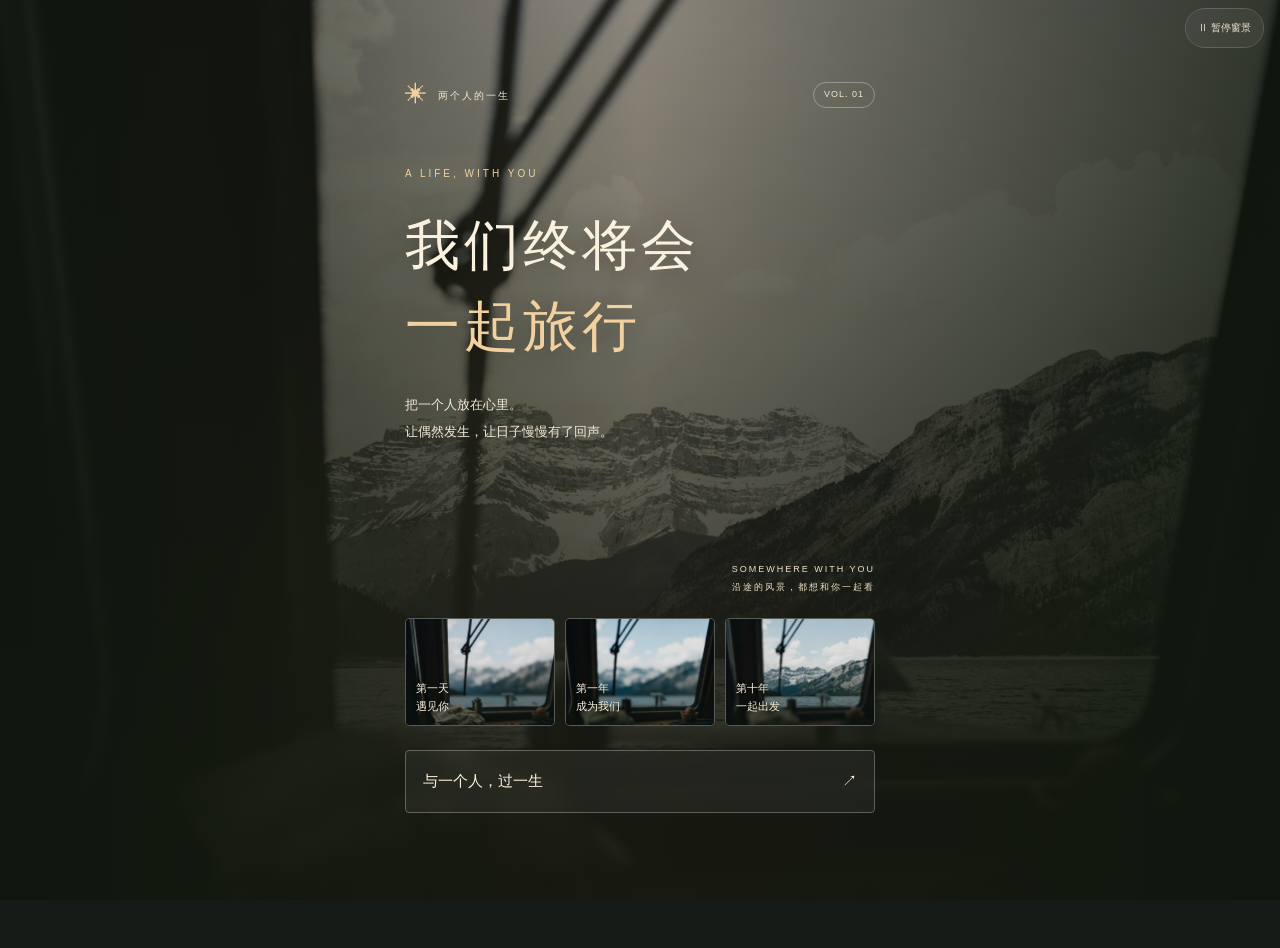
==== mobile-preview-app.html @ 6cd8d611 "Deploy 我们终将会一起旅行" ====
<!doctype html><html lang="zh-CN"><head><meta charset="UTF-8"><meta name="viewport" content="width=device-width,initial-scale=1,viewport-fit=cover"><meta name="theme-color" content="#202a2b"><meta name="description" content="把一个人放在心里，经历一场温柔的双人人生。"><title>手机预览 · 我们终将会一起旅行</title><link rel="preload" as="image" href="img/100918f18ecb.webp"><link rel="preload" as="image" href="img/dce126a85ead.webp"><link rel="preload" as="image" href="img/58b8ff9a8a8c.webp"><meta name="robots" content="noindex"><style>
:root{--bg:#202a2b;--paper:#f2eee5;--muted:#b3bcb3;--green:#c2d2ac;--line:#ffffff20;--pink:#d8b8a5}*{box-sizing:border-box}body{margin:0;background:var(--bg);color:var(--paper);font-family:-apple-system,BlinkMacSystemFont,'PingFang SC',sans-serif;font-size:15px;line-height:1.75}button{font:inherit;cursor:pointer;color:inherit}button:focus-visible{outline:2px solid var(--green);outline-offset:5px}button{border:0}main{max-width:540px;margin:auto;min-height:100svh;padding:26px 26px max(24px,env(safe-area-inset-bottom))}header{display:flex;align-items:center;justify-content:space-between;font-size:11px;letter-spacing:2px;color:var(--muted)}.brand{display:flex;align-items:center;gap:9px}.mark{font-size:22px;color:var(--green)}.edition{border:1px solid var(--line);padding:3px 8px;border-radius:20px;font-size:9px;letter-spacing:1px}.eyebrow{font-size:10px;letter-spacing:3px;color:var(--green);text-transform:uppercase}.hero{text-align:center;padding-top:46px}.hero h1{font-family:'Noto Serif SC',serif;font-weight:400;font-size:43px;line-height:1.5;letter-spacing:5px;margin:17px 0}.hero h1 em{font-style:normal;color:var(--green)}.sub{font-size:13px;color:var(--muted);line-height:2.1}.landscape{width:100%;height:210px;display:block;margin:15px 0 20px}.primary{background:var(--green);color:#25342c;width:100%;padding:17px;border-radius:4px;font-weight:600;display:flex;justify-content:space-between;align-items:center}.quiet{background:transparent;color:var(--muted);padding:12px;font-size:12px}.footer-note{text-align:center;font-size:10px;color:#95a29b;letter-spacing:1px;margin:21px 0}.setup h2,.chapter h2,.ending h1{font-family:'Noto Serif SC',serif;font-weight:400;line-height:1.6}.setup{padding-top:40px}.setup h2{font-size:30px;margin:12px 0}.options{display:grid;gap:12px;margin:24px 0}.option{background:#ffffff04;border:1px solid var(--line);padding:19px;text-align:left;border-radius:5px}.option.selected{border-color:var(--green);background:#c2d2ac10}.option strong{font-weight:500;display:block}.option small{display:block;color:var(--muted);margin-top:5px;font-size:12px}.row{display:flex;justify-content:space-between;align-items:center}.lengths{display:flex;gap:8px;margin:10px 0 30px}.lengths button{background:transparent;border:1px solid var(--line);border-radius:25px;padding:8px 20px;font-size:12px}.lengths .selected{background:var(--green);color:var(--bg)}.game-top{margin-top:32px}.age{font-family:Georgia,serif;font-size:48px;line-height:1}.age small{font-family:sans-serif;font-size:12px;margin-left:7px;color:var(--muted)}.time-info{text-align:right;font-size:11px;color:var(--muted)}.track{height:2px;background:var(--line);margin:22px 0 9px}.track i{display:block;background:var(--green);height:2px;transition:width .6s}.track-label{display:flex;justify-content:space-between;color:#8a9993;font-size:9px}.stats{display:flex;gap:24px;margin:22px 0 26px}.stat{flex:1;font-size:10px;color:var(--muted)}.stat span{float:right;color:var(--paper)}.bar{height:3px;background:var(--line);margin-top:6px}.bar i{height:3px;display:block;background:#a8b9a0}.chapter{background:var(--paper);color:#303c35;border-radius:7px;padding:27px 25px;position:relative;box-shadow:0 10px 40px #00000010;animation:arrive .5s ease}.chapter .eyebrow{color:#7a856d;font-size:9px;letter-spacing:2px}.chapter h2{font-size:26px;margin:15px 0}.chapter p{font-size:15px;line-height:2.05;margin:0}.scene-icon{position:absolute;right:24px;top:21px;font-size:26px;color:#9aa287}.scene-line{height:1px;background:#34483220;margin:23px 0 14px}.scene-foot{font-size:10px;color:#7a8175;letter-spacing:1px}.partner{font-size:11px;color:var(--muted);margin:19px 3px 16px;display:flex;gap:10px}.partner b{font-weight:400;color:var(--green);white-space:nowrap}.actions{display:grid;gap:10px;margin-top:18px}.choice{display:flex;gap:12px;align-items:center;text-align:left;padding:15px 17px;border:1px solid #bbc8b344;background:#c2d2ac08;border-radius:4px;font-size:13px}.choice:hover{background:#c2d2ac18}.choice .num{font-family:Georgia,serif;color:var(--green);font-size:11px}.choice .arrow{margin-left:auto;color:var(--green)}.response{border-left:2px solid var(--green);padding-left:17px;margin:24px 0}.response p{font-size:14px;line-height:1.9}.response small{font-size:10px;color:var(--green);letter-spacing:2px}.callback{font-size:12px!important;color:var(--muted)}.item{display:flex;align-items:center;gap:12px;font-size:12px;padding:14px 0;color:var(--green)}.bottom{display:flex;justify-content:space-between;align-items:center;margin-top:20px}.bottom small{font-size:10px;color:#95a29b}.ending{text-align:center;padding-top:30px}.ending h1{font-size:32px;letter-spacing:3px;margin:18px 0}.ticket{background:var(--paper);color:var(--bg);padding:26px;margin:26px 0;text-align:left;border-radius:8px}.ticket-top{font-size:10px;letter-spacing:2px;color:#6d7869}.route{font-family:'Noto Serif SC',serif;font-size:23px;display:flex;justify-content:space-between;margin:19px 0}.ticket p{font-size:13px;line-height:2}.ticket-bottom{border-top:1px dashed #53644a55;padding-top:15px;margin-top:20px;display:flex;justify-content:space-between;font-size:10px}.ending .sub{max-width:360px;margin:auto}dialog{color:var(--paper);background:#263231;border:1px solid var(--line);border-radius:12px;width:min(94vw,500px);max-height:85svh;padding:24px}dialog::backdrop{background:#101a1bcc;backdrop-filter:blur(5px)}.dialog-head{display:flex;justify-content:space-between;align-items:center;position:sticky;top:-24px;background:#263231;padding:10px 0 20px;font-family:'Noto Serif SC',serif}.dialog-head button{background:transparent;padding:10px}.memory{border-top:1px solid var(--line);padding:18px 0}.memory small{color:var(--green);font-size:10px}.memory h3{font-size:16px;font-weight:400;margin:8px 0}.memory p{font-size:12px;color:var(--muted)}.empty{color:var(--muted);font-size:13px}.toast{position:fixed;bottom:30px;left:50%;transform:translateX(-50%);background:var(--paper);color:var(--bg);padding:10px 20px;border-radius:30px;font-size:12px;z-index:9;white-space:nowrap}@keyframes arrive{from{opacity:0;transform:translateY(10px)}to{opacity:1;transform:translateY(0)}}@media(min-width:800px){body{background:radial-gradient(ellipse at 20% 10%,#34473d 0,transparent 45%),#1b2425}main{border-left:1px solid #ffffff08;border-right:1px solid #ffffff08;padding-left:38px;padding-right:38px}.hero{padding-top:60px}.landscape{height:230px}}@media(max-width:370px){main{padding:22px 19px}.hero h1{font-size:37px}.chapter{padding:22px 20px}.chapter h2{font-size:23px}}@media(prefers-reduced-motion:reduce){*{animation:none!important;transition:none!important}}
/* Shared-time timeline and destination keepsake */
.age{font-family:'Noto Serif SC',serif;font-size:29px;line-height:1.4;max-width:65%;letter-spacing:1px}.age small{display:block;font-family:inherit;font-size:11px;letter-spacing:2px;margin:0 0 7px;color:var(--muted)}.time-info{max-width:35%;font-size:10px}.destination-ending{padding-top:25px}.reveal-label{text-align:center;font-size:11px;letter-spacing:2px;color:var(--green);margin:0 0 21px}.reveal-label span{margin-right:8px}.postcard{margin:0;overflow:hidden;border-radius:3px;box-shadow:0 16px 50px #0003;background:#e8dfca;min-height:400px;animation:arrive .8s ease}.postcard img{display:block;width:100%;height:auto;aspect-ratio:1080/1850}.postcard-hint{text-align:center;color:var(--muted);font-size:11px;line-height:1.8;margin:20px 0}.ending-links{margin-top:10px}.text-download{display:block;margin:0 auto}.destination-ending .footer-note{font-size:9px;margin-top:9px}.sr-only{position:absolute;width:1px;height:1px;padding:0;margin:-1px;overflow:hidden;clip:rect(0,0,0,0);white-space:nowrap;border:0}@media(max-width:370px){.age{font-size:25px}.time-info{font-size:9px}.reveal-label{font-size:10px}}
.diary-prose p{border-left:0;padding:0;margin:26px 0;line-height:2.05;text-align:justify;font-family:"Songti SC","Noto Serif SC",serif}.diary-prose time{display:block;margin-bottom:9px;font-family:inherit;font-size:12px;letter-spacing:.08em;opacity:.7}.diary-memory p{line-height:2.05;text-align:justify}.diary-memory small{letter-spacing:.06em}.letter-route p{line-height:1.9}
.letter-connection{margin:28px 0 38px;padding-top:22px;border-top:1px solid #d7cbbd}.letter-connection h2{font:22px "Songti SC",serif;color:var(--city-ink);margin:0 0 16px}.letter-connection p{font:16px/2 "Songti SC",serif;color:#514a43;margin:0;text-align:justify}@media(max-width:600px){.letter-connection h2{font-size:20px}.letter-connection p{font-size:15px;line-height:1.95}}
.letter-connection{margin:28px 0 38px;padding-top:22px;border-top:1px solid #d7cbbd}.letter-connection h2{font:22px "Songti SC",serif;color:var(--city-ink);margin:0 0 16px}.letter-connection p{font:16px/2 "Songti SC",serif;color:#514a43;margin:0;text-align:justify}@media(max-width:600px){.letter-connection h2{font-size:20px}.letter-connection p{font-size:15px;line-height:1.95}}
</style><style>:root{--bg:#171c18;--paper:#faf1df;--muted:#d2c9b7;--green:#f1d1a0;--line:#f9e9cc35}body{background:#151b16;color:var(--paper)}.cinema-bg{position:fixed;inset:0;z-index:-1;overflow:hidden;background:#2d382b}.cinema-bg img{width:100%;height:100%;object-fit:cover;object-position:center;filter:sepia(.35) saturate(.75);animation:journey-pan 24s ease-in-out infinite alternate}.cinema-bg:after{content:'';position:absolute;inset:0;background:linear-gradient(180deg,#29281880,#211a1270 30%,#11190ed9 72%,#10180ff5)}.cinema-glow{position:absolute;inset:-30%;background:linear-gradient(115deg,transparent 35%,#ffe9ad26 44%,transparent 56%);animation:window-glow 14s ease-in-out infinite}.motion-control{position:fixed;right:15px;bottom:12px;z-index:4;background:#172218bb;border:1px solid #fff3;color:#eee4d1;padding:8px 12px;border-radius:20px;font-size:10px;backdrop-filter:blur(12px)}.still .cinema-bg *{animation-play-state:paused}main{max-width:550px;padding:28px 28px 65px;border:none!important;background:transparent;position:relative}header{color:#f6e7ce;font-size:10px;letter-spacing:2px}.edition{padding:4px 10px;border-color:#ffffff50}.hero{text-align:left;padding-top:55px}.hero h1{font-size:49px;line-height:1.48;margin:23px 0;letter-spacing:4px;text-shadow:0 4px 30px #0005}.hero h1 em{color:#f1d1a0}.hero .sub{font-size:13px;color:#f3ead9;line-height:2.1}.hero .landscape{display:none}.hero-space{height:115px;display:flex;justify-content:flex-end;align-items:flex-end;padding-bottom:22px;font-size:9px;letter-spacing:2px;line-height:2;text-align:right;color:#ecdfc5}.filmstrip{display:flex;gap:10px;margin:0 0 24px}.film{position:relative;flex:1;height:108px;overflow:hidden;border:1px solid #fff4;border-radius:5px;background:#172218}.film img{height:100%;width:100%;object-fit:cover;filter:brightness(.6) sepia(.2)}.film:nth-child(2) img{object-position:90%;filter:brightness(.65) sepia(.6)}.film:nth-child(3) img{object-position:10%;filter:brightness(.55)}.film span{position:absolute;bottom:10px;left:10px;font-size:11px;line-height:1.6}.primary{background:#f0e4cd;color:#2e3829;border-radius:4px;min-height:54px;font-weight:500}.primary:hover{background:#ffefd2}.footer-note{color:#d1c9b8;font-size:10px}.quiet{color:#e0d4bf}.setup{padding-top:55px}.setup h2{font-size:34px}.setup .sub{color:#e6ddcc}.option{background:#fff1;border:1px solid #fff4;padding:23px 20px;backdrop-filter:blur(20px)}.option.selected{background:#f8d9a622;border-color:#ead4ae}.option small{color:#e4d8c5}.lengths button{border-color:#fff5;color:#eee0c9}.lengths .selected{background:#f0e4cd;color:#293425}.game-top{margin-top:40px}.age{font-size:34px;max-width:65%;color:#faedda}.age small{color:#dccdb7}.stats{padding:14px 0 20px;margin-bottom:70px;border-bottom:1px solid #fff2}.stat{color:#e3d6c0}.stat span{color:#f6e8d1}.bar i{background:#e8ce9c}.chapter{background:#fff1;color:#fff3df;border:1px solid #ffffff50;border-radius:15px;backdrop-filter:blur(24px);box-shadow:0 15px 50px #0002;padding:28px 24px}.chapter .eyebrow{color:#e4d5ba}.chapter h2{font-size:28px;line-height:1.5}.chapter p{font-size:16px;line-height:2}.scene-line{background:#ffffff30}.scene-foot{color:#d3c8b3}.scene-icon{color:#efd6ab}.partner{color:#e2d7c5;font-size:11px;line-height:1.9}.partner b{white-space:normal;min-width:100px}.choice{background:#f0e2c510;border:1px solid #ffffff50;backdrop-filter:blur(16px);font-size:14px;padding:17px;min-height:55px}.choice:hover{background:#f0e2c529}.response{background:#18221977;padding:18px 20px;border-left-color:#e9cda0;border-radius:0 8px 8px 0;backdrop-filter:blur(12px)}.response p{font-size:15px}.callback{color:#e1d3bc}.item{color:#eedbb9}.bottom{gap:6px}.destination-ending{padding-top:35px}.reveal-label{color:#f0d4aa}.postcard{border:1px solid #fff6;border-radius:7px;box-shadow:0 20px 65px #0005}.postcard-hint{color:#e8d8be}.ending-links button{font-size:12px}dialog{background:#20291ef2;border:1px solid #f5dfb64d;backdrop-filter:blur(25px);color:#f7ebd7}.dialog-head{background:#20291e;color:#f5e3c5}.memory{border-color:#fff2}.memory h3{font-family:'Noto Serif SC',serif;font-size:20px}.memory p{color:#dfd1bb;font-size:13px;line-height:2}.memory small{color:#e6c899}@keyframes journey-pan{from{transform:scale(1.1) translateX(-2%)}to{transform:scale(1.2) translateX(2%)}}@keyframes window-glow{0%,100%{transform:translateX(-15%);opacity:.35}50%{transform:translateX(18%);opacity:.8}}@media(min-width:800px){body{background:#151b16}.cinema-bg:after{background:linear-gradient(90deg,#10170ed9,#211c1470 50%,#10170ed9),linear-gradient(0deg,#10170eef,transparent)}main{padding-left:40px;padding-right:40px}.hero{padding-top:50px}.hero h1{font-size:55px}.hero-space{height:160px}}@media(max-width:370px){main{padding:24px 20px 65px}.hero h1{font-size:42px}.hero-space{height:90px}.age{font-size:28px}.chapter{padding:24px 20px}}@media(prefers-reduced-motion:reduce){.cinema-bg *{animation:none!important}}
</style><style>.accumulated{margin-top:26px;padding:22px 2px;border-top:1px solid #ffffff25}.accumulated h2{font-size:18px;font-weight:400}.accumulated h2 small{font:11px sans-serif;float:right;color:#b3bcb3}.accumulated p{font-size:12px;line-height:1.9;padding-left:16px;border-left:1px solid #becbb148;color:#d1d8cc}.accumulated time{display:block;color:#c7d3b1;font-size:10px;margin-bottom:4px}body.ending-mode{background:#f8f5ef;color:#514a43}body.ending-mode .cinema-bg,body.ending-mode #cinema-motion{display:none}body.ending-mode main{max-width:1080px;padding:0;min-height:100svh}.final-letter{background:radial-gradient(ellipse at 95% 10%,var(--city-a),transparent 65%),radial-gradient(ellipse at 0 100%,var(--city-b),transparent 60%),#f8f5ef;padding:50px 6.5% 42px;box-shadow:0 16px 60px #55493212;font-family:'Songti SC','Noto Serif SC',serif}.letter-head{display:flex;justify-content:space-between;gap:12px;padding-bottom:24px;border-bottom:1px solid #b5a38b55;color:var(--city-ink);font-size:13px;letter-spacing:2px}.letter-head i{font:italic 17px Georgia;letter-spacing:.4px}.letter-hero{display:grid;grid-template-columns:1fr 1fr;align-items:center;gap:7%;min-height:650px;padding:45px 0}.letter-photo{margin:0;padding:13px 13px 0;background:#fffefa;transform:rotate(-1deg);box-shadow:0 18px 28px #52423820}.letter-photo img{display:block;width:100%;height:auto;max-height:590px;object-fit:contain}.letter-photo figcaption{display:flex;justify-content:space-between;gap:10px;font:11px sans-serif;color:var(--city-ink);padding:17px 3px}.letter-destination small{font:14px sans-serif;color:var(--city-ink);letter-spacing:2px;border-bottom:1px solid #ae8c7060;padding-bottom:12px}.letter-destination h1{font-size:35px;font-weight:400;line-height:1.55;margin:32px 0 24px}.letter-destination h2{font-weight:400;font-size:clamp(38px,6.5vw,76px);line-height:1.25;margin:0;color:var(--city-ink);overflow-wrap:anywhere}.letter-destination i{display:block;font:italic 28px Georgia;color:var(--city-ink);margin-top:12px}.letter-destination p{font-size:22px;line-height:1.9;margin:30px 0}.letter-destination>span{font:14px sans-serif;color:var(--city-ink)}.letter-route{display:flex;gap:28px;align-items:baseline;border-block:1px solid #b5a38b55;padding:20px 0;margin-bottom:30px}.letter-route h2{font-size:22px;font-weight:400;white-space:nowrap;color:var(--city-ink)}.letter-route p{font:16px/1.9 -apple-system,sans-serif;margin:0}.letter-moments>h2{display:flex;justify-content:space-between;align-items:center;gap:20px;font-weight:400;font-size:24px;border-bottom:1px solid #b5a38b55;padding-bottom:16px}.letter-moments>h2 i{font:italic 14px Georgia;color:var(--city-ink)}.moment-grid{display:grid;grid-template-columns:1fr 1fr;gap:32px 45px;margin:30px 0 60px}.moment-grid article{display:flex;gap:18px}.moment-number{font:italic 16px Georgia;color:var(--city-ink);padding-top:6px}.moment-grid h3{font-size:21px;font-weight:400;color:var(--city-ink);margin:0 0 12px}.moment-grid h4{font-weight:400;font-size:18px;margin:0 0 8px}.moment-grid p{font:16px/1.9 -apple-system,sans-serif;margin:0;overflow-wrap:anywhere}.letter-foot{position:relative;border-top:1px solid #b5a38b55;padding-top:22px;color:var(--city-ink)}.letter-foot p{font-size:20px;margin:0 0 5px}.letter-foot i{font:italic 13px Georgia}.letter-foot span{float:right;font:11px sans-serif;letter-spacing:2px}.letter-actions{padding:25px 6.5% 40px}.letter-actions .primary{background:var(--city-ink);color:white;justify-content:center}.letter-actions .quiet{color:var(--city-ink)}.letter-actions button:disabled{opacity:.6;cursor:wait}.letter-actions #poster-status{font-size:12px;line-height:1.8;color:#776e64}.ending-links{display:flex;flex-wrap:wrap;justify-content:space-between}.poster-preview{margin-top:16px;font-size:13px}.poster-preview summary{cursor:pointer;padding:12px 0}.poster-preview img{width:100%;height:auto;margin-top:12px}body.ending-mode dialog{color:#f2eee5}@media(max-width:600px){.final-letter{padding:25px 6% 30px}.letter-head{font-size:10px;letter-spacing:.5px;padding-bottom:16px}.letter-head i{font-size:11px}.letter-hero{gap:7%;min-height:0;padding:30px 0}.letter-photo{padding:7px 7px 0}.letter-photo figcaption{font-size:8px;padding:10px 0;flex-wrap:wrap}.letter-photo figcaption span:last-child{display:none}.letter-destination small{font-size:10px;letter-spacing:1px;padding-bottom:7px}.letter-destination h1{font-size:21px;margin:18px 0 15px}.letter-destination h2{font-size:32px}.letter-destination i{font-size:15px;line-height:1.5}.letter-destination p{font-size:13px;margin:15px 0}.letter-destination>span{font-size:10px}.letter-route{display:block;padding:16px 0}.letter-route h2{font-size:19px;margin:0 0 10px}.letter-route p{font-size:14px}.letter-moments>h2{font-size:20px}.letter-moments>h2 i{display:none}.moment-grid{grid-template-columns:1fr;gap:25px;margin:25px 0 35px}.moment-grid h3{font-size:18px}.moment-grid h4{font-size:16px}.moment-grid p{font-size:14px}.letter-foot p{font-size:16px}.letter-foot span{font-size:9px}.ending-links .quiet{font-size:11px}}
</style><style id="focus-series-update">.film img,.film:nth-child(2) img,.film:nth-child(3) img{filter:brightness(.9) saturate(.88);object-position:center bottom}.film:first-child img{object-position:left bottom}.film:nth-child(2) img{object-position:right bottom}.film::after{content:"";position:absolute;inset:40% 0 0;pointer-events:none;background:linear-gradient(transparent,rgba(9,18,14,.56))}.film span{z-index:1;text-shadow:0 1px 5px #0009}</style><style id="mobile-responsive">/* Responsive safeguards: same design, readable reflow on narrow screens. */
html{-webkit-text-size-adjust:100%;text-size-adjust:100%}
main,.letter-hero>* ,.moment-grid>article>div{min-width:0}
button{touch-action:manipulation}
.primary{gap:12px;text-align:left;white-space:normal;overflow-wrap:anywhere}
.primary>span,.choice .num,.choice .arrow{flex-shrink:0}
.choice>span:nth-child(2){flex:1;min-width:0;overflow-wrap:anywhere}
.letter-hero{grid-template-columns:minmax(0,1fr) minmax(0,1fr)}
.letter-head>*{min-width:0}.letter-destination i{overflow-wrap:anywhere}
.motion-control{position:relative;display:block;right:auto;bottom:auto;margin:8px 16px 0 auto;max-width:calc(100% - 32px);min-height:40px;z-index:1}
.toast{white-space:normal;width:max-content;max-width:calc(100vw - 32px);text-align:center;bottom:max(16px,env(safe-area-inset-bottom))}
@media(max-width:600px){
 main{padding-top:16px;padding-left:max(20px,env(safe-area-inset-left));padding-right:max(20px,env(safe-area-inset-right));padding-bottom:max(32px,env(safe-area-inset-bottom))}
 .hero{padding-top:32px}.hero h1{font-size:clamp(36px,10.4vw,49px);letter-spacing:2px;text-wrap:balance}
 .film{min-width:0}.film span{left:8px;right:4px}.filmstrip{gap:8px}
 .game-top>.row{display:block}.age{min-width:0;max-width:100%;font-size:28px;overflow-wrap:anywhere}
 .time-info{max-width:none;min-width:0;text-align:left;font-size:12px;margin-top:12px}.track-label{gap:12px;font-size:11px;flex-wrap:wrap}.stats{gap:16px;margin-bottom:32px}
 .partner{flex-wrap:wrap;gap:4px}.partner b{min-width:0;flex-basis:100%}
 .bottom{flex-wrap:wrap}.quiet{min-height:44px}.accumulated p,.memory p{font-size:16px;line-height:1.9;text-align:left}
 .accumulated h2{display:flex;justify-content:space-between;align-items:baseline;gap:12px}.accumulated h2 small{float:none;flex-shrink:0}
 .final-letter{padding:24px max(20px,env(safe-area-inset-right)) 32px max(20px,env(safe-area-inset-left))}
 .letter-head{flex-wrap:wrap;gap:8px;font-size:12px;letter-spacing:0}.letter-head i{font-size:12px}
 .letter-hero{grid-template-columns:minmax(0,1fr);gap:32px;padding:32px 0;min-height:0}
 .letter-photo{width:100%;max-width:360px;justify-self:center;padding:8px 8px 0}
 .letter-photo img{width:100%;height:auto;max-height:none;object-fit:contain}
 .letter-photo figcaption{font-size:12px;line-height:1.5;padding:12px 0;overflow-wrap:anywhere}
 .letter-destination small{font-size:12px}.letter-destination h1{font-size:24px;line-height:1.5;margin:24px 0 16px}
 .letter-destination h2{font-size:36px;line-height:1.3;text-wrap:balance;overflow-wrap:anywhere}
 .letter-destination i{font-size:20px;line-height:1.4}.letter-destination p{font-size:16px;line-height:1.9}.letter-destination>span{font-size:12px}
 .letter-route p,.letter-connection p,.moment-grid p{font-size:16px;line-height:1.9;text-align:left}
 .moment-grid article{gap:12px;min-width:0}.moment-number{flex:none}.moment-grid h3{font-size:20px;line-height:1.5}.moment-grid h4{font-size:18px;line-height:1.5}
 .letter-foot{display:flex;flex-wrap:wrap;gap:8px;align-items:baseline}.letter-foot p{flex-basis:100%}.letter-foot span{float:none;margin-left:auto}
 .letter-actions{padding:24px max(20px,env(safe-area-inset-right)) max(32px,env(safe-area-inset-bottom)) max(20px,env(safe-area-inset-left))}
 .ending-links{justify-content:flex-start;gap:8px}.ending-links .quiet{padding:8px;font-size:12px}
 dialog{width:calc(100vw - 24px);padding:16px;max-height:calc(100svh - 32px)}.dialog-head{top:-16px;gap:12px}.dialog-head button{min-width:44px;min-height:44px}
}
</style><style>html{scrollbar-width:none}html::-webkit-scrollbar{display:none}</style><style id="proportional-postcard">/* One proportional editorial composition at every portrait width. */
body.ending-mode main{container-type:inline-size}
.final-letter{padding:6cqw 6.5cqw 5cqw}
.letter-head{flex-wrap:nowrap;gap:2cqw;padding-bottom:2.6cqw;font-size:2cqw;letter-spacing:.14cqw;align-items:baseline}
.letter-head i{font-size:2.2cqw;white-space:nowrap}
.letter-hero{grid-template-columns:minmax(0,1fr) minmax(0,1fr);gap:6cqw;min-height:0;padding:5cqw 0 6cqw;align-items:center}
.letter-photo{width:100%;max-width:none;justify-self:stretch;padding:1.4cqw 1.4cqw 0;box-shadow:0 2cqw 3cqw #52423820}
.letter-photo img{width:100%;height:auto;max-height:64cqw;object-fit:contain}
.letter-photo figcaption{font-size:1.65cqw;line-height:1.5;padding:1.8cqw .3cqw;gap:1cqw;flex-wrap:nowrap;overflow-wrap:anywhere}
.letter-photo figcaption span:last-child{display:block;white-space:nowrap}
.letter-destination small{font-size:2.1cqw;letter-spacing:.18cqw;padding-bottom:1.2cqw}
.letter-destination h1{font-size:4cqw;line-height:1.55;margin:4cqw 0 3cqw;letter-spacing:0}
.letter-destination h2{font-size:var(--destination-name-size,8cqw);line-height:1.3;letter-spacing:0;text-wrap:balance;margin:0}
.letter-destination i{font-size:3.2cqw;line-height:1.35;margin-top:1cqw;overflow-wrap:normal}
.letter-destination p{font-size:2.65cqw;line-height:1.9;margin:3cqw 0}
.letter-destination>span{font-size:2cqw}
.letter-route{display:block;gap:0;padding:2.7cqw 0;margin:0 0 3cqw}
.letter-route h2,.letter-connection h2{font-size:3.2cqw;line-height:1.5;margin:0 0 1.5cqw;font-weight:400}
.letter-route p,.letter-connection p{font-size:2.8cqw;line-height:1.95;text-align:left;margin:0}
.letter-connection{margin:0 0 4cqw;padding-top:2.5cqw}
.letter-moments>h2{font-size:3.2cqw;line-height:1.5;gap:2cqw;padding-bottom:1.8cqw;margin:0}
.letter-moments>h2 i{display:block;font-size:1.8cqw}
.moment-grid{grid-template-columns:minmax(0,1fr) minmax(0,1fr);gap:4cqw 5cqw;margin:3.5cqw 0 7cqw}
.moment-grid article{gap:1.5cqw;min-width:0}
.moment-number{font-size:2cqw;padding-top:.5cqw}
.moment-grid h3{font-size:2.8cqw;line-height:1.6;margin:0 0 1.2cqw}
.moment-grid h4{font-size:2.5cqw;line-height:1.6;margin:0 0 1cqw}
.moment-grid p{font-size:2.6cqw;line-height:1.9;text-align:left}
.letter-foot{display:flex;flex-wrap:wrap;gap:.7cqw;padding-top:2.7cqw;align-items:baseline}
.letter-foot p{font-size:2.6cqw;flex-basis:100%;margin:0}
.letter-foot i{font-size:1.8cqw}.letter-foot span{font-size:1.6cqw;letter-spacing:.25cqw;margin-left:auto;float:none}
</style><link rel="stylesheet" href="frosted-surfaces.css"><link rel="stylesheet" href="opening-title.css">
</head><body><div class="cinema-bg" aria-hidden="true"><img fetchpriority="high" src="img/ee888b87ab8e.webp" alt=""><div class="cinema-glow"></div></div><button class="motion-control" id="cinema-motion" aria-pressed="false">Ⅱ 暂停窗景</button><main id="app"></main><dialog id="memories"><div class="dialog-head"><span>我们的回忆抽屉</span><button id="close" aria-label="关闭回忆">✕</button></div><div id="memory-list"></div></dialog><script>const EVENTS=[{"id":0,"title":"借一个别人的身份","body":"咖啡喝了一半，你们忽然玩起假装打电话的游戏。对方把手放在耳边：你今天见的那个人，怎么样？问完，先低头笑了。","kind":"date","item":"一张咖啡店收据","choices":["假装向朋友承认心动","反问对方今天的感觉","放下假电话，直接说今天很开心"],"timing":{"min":0,"max":11},"memories":["我借着那个假装打给朋友的电话，承认了心动。","我把问题轻轻递回去，想听听你今天的感觉。","我放下那个假电话，直接告诉你今天很开心。借来的身份终于可以还回去。"]},{"id":1,"title":"在最高处慢下来","body":"摩天轮轻轻晃了一下。你抓住扶手，对方把手摊在你旁边，没碰你。窗外的灯一盏盏亮起来。","kind":"date","item":"摩天轮票根","choices":["把手放过去","指给对方看远处的灯","坦白自己有点怕高"],"timing":{"min":0,"max":11},"memories":["我把手放了过去。高处的那一刻，有了可以握住的东西。","我指给你看远处的灯，把窗外的一点明亮分给你。","我坦白自己有点怕高，让你看见镇定以外的我。"]},{"id":2,"title":"你记得的比我还多","body":"搬书时一本旧笔记掉下来。里面记着你初次见面点错的饮料，连你当时给自己找的借口都写了。","kind":"memory","item":"旧笔记","choices":["念出来逗逗对方","在旁边补上自己的版本","问那时为什么想把这件事记下来"],"timing":{"min":12,"max":120},"memories":["我把那几行字念出来逗你，连当时的借口都没有略过。","我在旁边补上自己的版本，让同一天有了两份记忆。","我问你当时为什么想记下这件小事，想听见笔迹背后的那一天。"]},{"id":3,"title":"不太熟练的一首歌","body":"对方坐在床沿，弹了三次同一段和弦。你问在练什么。对方把手机扣住，说：先不要笑，我想给你听。","kind":"home","item":"一段录音","choices":["安静听到最后","跟着轻轻打拍子","问能不能从头教我一小段"],"timing":{"min":1,"max":120},"memories":["我安静听到了最后，把这首还不熟练的歌记在心里。","我跟着轻轻打拍子，让那段和弦有了伴。","我请你从头教我一小段，让不太熟练的旋律有了两个人的练习。"]},{"id":4,"title":"走到旅馆的那段路","body":"晚饭后你们没叫车。走过一段很长的坡，对方问：如果那年没有遇见，我们现在会在做什么？","kind":"journey","item":"手绘散步路线","choices":["说一个离谱的平行人生","说说相遇后改变的事","停下来看看此刻的街景"],"timing":{"min":12,"max":120},"memories":["我说起一个离谱的平行人生，暂时把平常的自己放在一旁。","我说起遇见你以后改变的小事，才发现已经有不少。","我停下来和你看看此刻的街景，把假设里的远方暂时放回今天。"]},{"id":5,"title":"来自很久以后的便条","body":"争执后，餐桌上多了一张纸：未来的我们托我问一下，今天还能一起吃晚饭吗？落款画了两张皱巴巴的脸。","kind":"repair","item":"未来的便条","choices":["画两碗面回复","写下自己还需要一点时间","先把饭摆好，再当面回应"],"timing":{"min":6,"max":120},"memories":["我画了两碗面作答，给那张便条添上一顿两个人的饭。","我写下自己还需要一点时间，把迟疑也留在纸上。","我先把饭摆好，想当面回应那张便条。未来的我们，先从今天坐下来吃饭开始。"]},{"id":6,"title":"你怎么这么幼稚","body":"街角有个会回声的洞。对方一本正经地说它会回答问题，你刚靠近，就听见另一端传来一句：晚饭想吃什么？","kind":"date","item":"一张模糊的笑脸照","choices":["认真向回声点菜","绕到另一头抓个现行","换我到另一头出一道问题"],"timing":{"min":1,"max":120},"memories":["我认真向回声点了菜，陪你把幼稚进行到底。","我绕到另一头，想把那个偷偷逗我的人抓个现行。","我换到回声的另一头，也给你出了一道问题，认真接过这个幼稚的游戏。"]},{"id":7,"title":"这张照片只给你","body":"你在旅行中睡得东倒西歪。对方把拍到的照片递给你，问：留下还是删掉？照片里还有一只替你扶住帽檐的手。","kind":"journey","item":"一张私藏照片","choices":["留下，存在自己的相册","删掉这张，再一起拍一张","先收起来，等旅行结束再决定"],"timing":{"min":1,"max":120},"memories":["我留下那张照片，收进自己的相册。它不必给别人看。","我删掉了那一张，和你重新拍了一张属于此刻的照片。","我请你先收起照片，等旅行结束再一起看。此刻还不必替回忆下结论。"]},{"id":8,"title":"先别揉眼睛","body":"站台一阵风，你的眼睛进了灰。旁边的人递来一包未拆的纸巾，问要不要帮你看看。列车还要七分钟才来。","kind":"encounter","item":"一包纸巾","choices":["接过纸巾并道谢","请对方帮忙挡一下风","自己处理，请对方提醒我列车到站"],"timing":{"min":0,"max":0.1,"start":"new"},"memories":["我接过纸巾，认真道了谢。","我请你替我挡一挡风，把这点小麻烦交给了你。","我自己处理眼里的灰，也请你提醒列车到站。那七分钟有了一点小小的照应。"]},{"id":9,"title":"肩膀上很轻的一下","body":"分别时你们正想说什么，广播突然响了。对方轻轻碰了碰你的肩，手停了一秒。你回过头，对方还站着。","kind":"distance","item":"一张车票","choices":["走回去把话说完","挥手后发一条消息","停在原地，等对方把话说完"],"timing":{"min":0,"max":11},"memories":["我又走回去，把没有说完的话说完。","挥过手以后，我还是发去了一条消息。","我停在原地等你把话说完，没有让广播替我们结束告别。"]},{"id":10,"title":"只有两个读者的故事","body":"你在备忘录写下一个故事开头。晚些时候，对方接了一段，还把你最讨厌的蔬菜写成了反派。","kind":"dream","item":"共同写的故事","choices":["继续写下一段","给反派画一个头像","给故事里的两个人写一段对话"],"timing":{"min":1,"max":120},"memories":["我接着写下一段，让这个只有两个读者的故事继续。","我给反派画了头像，也在故事里留下自己的笔迹。","我给故事里的人写了一段对话，把想象也变成能来回回应的东西。"]},{"id":11,"title":"给未来埋一封信","body":"整理杂物时空出一个饼干盒。对方问，要不要各写一件现在还不敢说的心愿，过几年再打开？","kind":"home","item":"饼干盒时间胶囊","choices":["写下共同生活的愿望","写下一个自己的小梦想","写下此刻最想感谢对方的事"],"timing":{"min":6,"max":120},"memories":["我写下共同生活的愿望，把它交给还没到来的日子。","我写下自己的一个小梦想，留给未来的我们读。","我写下此刻最想感谢你的事，把今天的心意留给几年后的我们。"]},{"id":12,"title":"原来你会唱这首","body":"陌生城市的卡拉OK里，你以为对方会选一首很安静的歌。前奏响起，对方忽然站上小台阶，认真唱得跑了调。","kind":"journey","item":"点歌单","choices":["跟着一起跑调","笑着录下这段声音","点一首两个人都不熟的歌"],"timing":{"min":1,"max":120},"memories":["我也跟着唱，连跑调都没有避开。","我笑着录下那段声音，给以后留一点可以重听的快乐。","我点了一首两个人都不熟的歌，想和你一起从第一句慢慢找。"]},{"id":13,"title":"还有一句没说完","body":"出租车刚停稳，你发现对方隔着人群朝你走回来。对方站定，先喘了一口气：刚才走得太急了。","kind":"distance","item":"一次补上的告别","choices":["给对方一个拥抱","问刚才想说什么","说出自己刚才没来得及说的话"],"timing":{"min":0,"max":11},"memories":["我给了你一个拥抱，让那句没说完的话暂时停在这里。","我问起你刚才想说什么，不想漏掉那半句话。","我说出刚才没来得及说的话，让这次折返有了我的那一半。"]},{"id":14,"title":"第一次合上拍子","body":"路边琴行允许试琴。你按了几个音，对方跟着敲起桌沿。一开始总错开，第三次却突然合上了。你们同时看向彼此。","kind":"date","item":"一小段旋律","choices":["再一起试一次","把刚才的节奏录下来","交换角色，让对方弹我来打拍子"],"timing":{"min":0,"max":11},"memories":["我和你又试了一次，慢慢找同一个拍子。","我录下刚才的节奏，留住这一次合拍。","我和你交换了位置，试着从你的那一边找到同一个拍子。"]},{"id":15,"title":"空出来的那一角","body":"你随口说过想重新画画。一天回家，窗边多了腾空的小桌，旁边放着你很久没用的笔。对方问：这个光线可以吗？","kind":"dream","item":"窗边小桌","choices":["坐下画今天的窗景","请对方也搬把椅子来","先把想画的东西摆到桌上"],"timing":{"min":6,"max":120,"needs":"home"},"memories":["我坐下来画今天的窗景，让空着的那一角有了用途。","我请你也搬把椅子过来，窗边便不只是我的位置。","我先把想画的东西摆到桌上，让那个为我腾出的角落开始有自己的日常。"]},{"id":16,"title":"你的夜晚我的早晨","body":"你端着早餐，对方那边已经关了大灯。视频里只有一盏床头灯亮着。你说今天没什么特别的，对方说那就听你吃完。","kind":"distance","item":"一张视频截图","choices":["讲一件今天的小事","陪对方安静待一会儿","给对方看看窗外的早晨"],"timing":{"min":1,"max":120,"needs":"distance"},"memories":["我讲了一件今天的小事，把自己这边的日子递给你。","我陪你安静待了一会儿，没有急着填满沉默。","我把窗外的早晨给你看，让你那边的夜里也有一点我这里的光。"]},{"id":17,"title":"回家以后可以哭","body":"你见了一位很久不见的旧友，回家时心里很乱。对方没有追问，只把沙发上的毯子掀开，给你留出一半。","kind":"repair","item":"沙发上的毯子","choices":["靠过去慢慢讲","说想先安静一会儿","请对方陪我下楼走一小段"],"timing":{"min":6,"max":120,"needs":"home"},"memories":["我靠过去，慢慢讲起心里的事。","我说想先安静一会儿，把说不出口的部分留到以后。","我请你陪我下楼走一小段，想在说话之前先把呼吸慢下来。"]},{"id":18,"title":"临时搭档","body":"小店把你们误认成报名参加游戏的搭档。你刚要解释，对方已经举起号码牌，又转头等你的意思。","kind":"encounter","item":"临时号码牌","choices":["一起试试这个小游戏","笑着说明情况再聊几句","先问清游戏规则再决定"],"timing":{"min":0,"max":0.1,"start":"new"},"memories":["我和你试了试那个小游戏，先做了一回临时搭档。","我笑着说明情况，又和你多聊了几句。","我先问清游戏的规则，再决定怎样和你搭档，没有急着答应，也没有急着走开。"]},{"id":19,"title":"打给以前的自己","body":"你们经过一座废弃电话亭。对方拿起听筒，假装给年轻的自己打电话：不用着急，你后来会遇到一个很有意思的人。","kind":"memory","item":"电话亭合影","choices":["接过听筒继续说","问对方以前最担心什么","给未来的自己也留一句话"],"timing":{"min":36,"max":120},"memories":["我接过听筒，把想说给从前自己的话接了下去。","我问起你从前最担心什么，想认识那时的你。","我也给未来的自己留了一句话，让这座电话亭同时接通从前和以后。"]},{"id":20,"title":"新年的零点差一点","body":"朋友们倒数时，你们碰巧站在一起。零点的欢呼盖过了对方一句话。你只看见对方说完后有点不好意思。","kind":"date","item":"一张新年合照","choices":["请对方再说一遍","先祝对方新年快乐","问刚才那句话能不能留给我单独听"],"timing":{"min":0,"max":11},"memories":["我请你再说一遍，不想让那句话被零点的热闹盖过去。","我先祝你新年快乐，把第一句祝福交给你。","我问你那句话能不能单独再讲给我听，不想让它只属于倒数的人群。"]},{"id":21,"title":"喜欢是说得出细节","body":"对方说喜欢你把热杯子捧在两只手里，也喜欢你看见小狗就走慢。你有点意外，这些事你自己都没注意过。","kind":"date","item":"一封具体的告白","choices":["告诉对方你注意到的习惯","问还有什么被悄悄记住了","也说一个自己不太容易被注意的习惯"],"timing":{"min":0,"max":11},"memories":["我说起自己留意到的习惯，喜欢终于有了具体的样子。","我问你还有什么悄悄记住的事，想听完那些小细节。","我说起另一个不太容易被看见的习惯，主动把认识我的路再打开一点。"]},{"id":22,"title":"深夜长一点的消息","body":"聊天框里第一次出现很长一段话。对方说起家里一位重要的人，末尾又补了一句：太晚了，你明天回也可以。","kind":"encounter","item":"一段夜间消息","choices":["现在认真回复","先说收到，明早好好聊","问现在是否方便打个短电话"],"timing":{"min":0,"max":0.1,"start":"new"},"memories":["我在那个深夜认真回了消息，没有把回应留到明天。","我先告诉你收到了，约好明早再好好聊。","我问你现在是否方便打个短电话，想听听那些文字说出来时的声音。"]},{"id":23,"title":"先听见熟悉的名字","body":"约见的公园里，你还在找人，先听见有人叫聊天里那只小狗的昵称。你顺着声音看过去，对方也正在找你。","kind":"encounter","item":"初见公园的小叶子","choices":["主动挥挥手","先向小狗打个招呼","先发消息告诉对方自己的位置"],"timing":{"min":0,"max":0.1,"start":"new"},"memories":["我主动挥了挥手，让你看见我。","我先和小狗打了招呼，再走进这次相遇。","我先把位置发给你，让两个人的寻找少绕一点路。"]},{"id":24,"title":"记住一个声音","body":"社区分享会上，有人讲起第一次独自搬家的经历。没有漂亮结尾，只有凌晨装反的柜门。你听着笑了，对方正好看见。","kind":"encounter","item":"分享会小票","choices":["散场后聊聊自己的搬家","请教柜门后来怎么装好的","分享自己第一次独立做成的小事"],"timing":{"min":0,"max":0.1,"start":"new"},"memories":["散场以后，我聊起自己的搬家，接住了刚才的话题。","我问起那扇柜门后来怎样装好，想把这个小故事听完。","我说起第一次独立做成的小事，让那段搬家的故事接到自己的生活里。"]},{"id":25,"title":"为一个背包折回来","body":"观景台快关门了。你返回取遗落的包，发现刚才聊过天的人替你守着。对方说：还好，你回来了。","kind":"encounter","item":"观景台门票","choices":["邀请一起下楼","认真道谢并交换联系方式","问对方有没有落下东西，一起再检查一次"],"timing":{"min":0,"max":0.1,"start":"new"},"memories":["我邀请你一起下楼，把相处的时间再延长一点。","我认真道谢，和你交换了联系方式。","我也问你有没有落下东西，陪你再检查一次，不想只有自己被照顾。"]},{"id":26,"title":"聚会之后的小花园","body":"和对方的朋友吃过饭，你们绕进一处安静花园。对方问刚才有没有不自在，还学了一遍朋友夸张的笑声。","kind":"date","item":"花园门口的照片","choices":["说说刚才最喜欢的瞬间","坦白一个有点拘谨的地方","请对方说说自己刚才的感受"],"timing":{"min":0,"max":11},"memories":["我说起刚才最喜欢的瞬间，让聚会的余温多停了一会儿。","我坦白了自己有些拘谨的地方，没有装作游刃有余。","我请你也说说刚才的感受，让聚会后的交谈不只是关于我。"]},{"id":27,"title":"随手画的东西长大了","body":"纪念日蛋糕上有一只歪歪扭扭的小鸟。旁边放着对方练习时的草稿，最初画错的那条腿也被留在了蛋糕上。","kind":"memory","item":"小鸟蛋糕装饰","choices":["找出当年的原画","给这只鸟补上下一段故事","给今年的小鸟添一个新细节"],"timing":{"min":12,"max":120},"memories":["我找出当年的原画，重新看那个最初的念头。","我替那只鸟补上下一段故事，让它继续往前飞。","我替今年的小鸟添了一个新细节，让纪念日也留着现在的笔迹。"]},{"id":28,"title":"一座装在玻璃里的小城","body":"对方送来一个小小的雪景球。你摇了一下，里面的雪慢慢落下。对方说它很像你提过的那个冬天。","kind":"date","item":"雪景球","choices":["讲讲那个冬天","约定真的去看一次雪","把雪景球放到一起能看见的地方"],"timing":{"min":1,"max":120},"memories":["我讲起那个冬天，把玻璃里的小城接回自己的记忆。","我和你约定，真的去看一次雪。","我把雪景球放到我们都能看见的地方，让那个冬天在日常里停一停。"]},{"id":29,"title":"每天经过的窗口","body":"在你每天工作的窗口，对方递进来的不是取件单，而是一张手写邀请：下班以后，愿意和我商量一个家吗？","kind":"home","item":"窗口里的邀请","choices":["下班一起认真谈谈","约个不匆忙的周末再谈","先写下对家的期待，再约时间交换"],"timing":{"min":6,"max":120},"memories":["我约你下班后认真谈谈，让话有一段完整的时间。","我约了一个不匆忙的周末，把重要的话留给从容的时候。","我先写下自己对家的期待，约你找个完整的时间交换，不让重要的愿望匆忙经过窗口。"]},{"id":30,"title":"到了你熟悉的地方","body":"你们路过对方长大的街区。平时话不多的人，忽然能讲出每一家小店的旧名字，还知道哪一段路会开花。","kind":"journey","item":"故乡街道地图","choices":["请对方带路走慢一点","选一家老店坐下来听","问哪里是对方最想再去一次的地方"],"timing":{"min":1,"max":120},"memories":["我请你带路，也请你走慢一点，让我看看你熟悉的地方。","我选了家老店坐下来，准备慢慢听你讲。","我问你最想再去哪个地方，想让这次同行也回应你的惦记。"]},{"id":31,"title":"出发前说清楚","body":"行李都收好了，你们却还没决定接下来住在哪座城。对方坐到箱子旁边，说：这次别各自猜了。","kind":"repair","item":"共同生活计划","choices":["把自己的顾虑说出来","先听对方想怎么生活","先定一个试住期限，不急着永久决定"],"timing":{"min":6,"max":120},"memories":["我说出自己的顾虑，把行李以外的事情也摊开来。","我先听你想怎样生活，没有急着替两个人作答。","我提议先定一段试住时间，让两个人有机会亲自看看再决定。"]},{"id":32,"title":"一双手套两个口袋","body":"小摊只剩最后一副你们都喜欢的手套。对方开玩笑说一人一只算了。最后真的各揣一只，边走边笑。","kind":"encounter","item":"半副手套","choices":["约下次交换着戴","请对方喝杯热饮暖手","各买别的款式，把喜欢的这一副留在记忆里"],"timing":{"min":0,"max":0.1,"start":"new"},"memories":["我约好下次交换着戴，让一双手套有了轮流的用法。","我请你喝杯热饮，想让空着的那只手也暖起来。","我提议各自选别的款式，那副都喜欢的手套可以先留在今天的笑里。"]},{"id":33,"title":"另一只回来了","body":"你把旧手套放在桌上晾干，旁边不知何时多了另一只。对方从厨房探头：凑齐了，冬天可以出门了。","kind":"memory","item":"重新凑齐的手套","choices":["提议去散步","把两只并排拍下来","把这一对手套收在同一个地方"],"timing":{"min":12,"max":120,"prior":32,"gap":6},"memories":["我提议去散步，让这一天再多一段并肩的路。","我把两只并排拍下来，留下重新凑成一对的样子。","我把两只手套收在一起，让下次出门不必再找另一只。"]},{"id":34,"title":"先看见你怎么待别人","body":"餐厅里一个小孩打翻了水。邻桌的人先扶住杯子，又把自己的纸巾递过去。后来你们在门口一起等雨停。","kind":"encounter","item":"餐厅便签","choices":["聊聊这场突然的雨","问对方常来这家店吗","把自己多带的纸巾也递过去"],"timing":{"min":0,"max":0.1,"start":"new"},"memories":["我聊起这场突然的雨，给初次的交谈找了一个开头。","我问你是不是常来这家店，想从这里认识你。","我把多带的纸巾也递过去，让这场突然的雨里多一点能做的小事。"]},{"id":35,"title":"去你想去的地方","body":"对方一直想去海边写生，终于安排了一个短假。你收到一张画到一半的海，又收到一句：旁边还有个空位置。","kind":"journey","item":"半张海景画","choices":["去陪对方几天","送去一段声音陪着画","问能不能为那幅画留一个共同的题目"],"timing":{"min":6,"max":120},"memories":["我去陪你住了几天，让远方暂时近一点。","我送去一段声音，陪着你画画。","我问能不能一起给那幅画起个名字，先用一个题目坐到你身旁。"]},{"id":36,"title":"陌生城市的一条岔路","body":"地图建议走大路，巷子里却飘出面包香。对方停在路口看你：要不要暂时不按计划？","kind":"journey","item":"面包纸袋","choices":["一起拐进小巷","先买面包再按原路走","记下小巷的位置，约另一天专程来"],"timing":{"min":1,"max":120},"memories":["我和你拐进小巷，让陌生的城市多出一条我们的路。","我先买了面包，再和你沿原路走。","我记下小巷的位置，约你另一天专程来，不让面包香只成为路上的一次错过。"]},{"id":37,"title":"理想清单之外","body":"你整理旧手机，翻出以前写的理想伴侣清单。眼前的人和上面不太一样，却正记得替你把水放凉。","kind":"memory","item":"旧手机里的清单","choices":["把这件事讲给对方听","重新写下现在重视的事","把旧清单收好，暂时不改写它"],"timing":{"min":6,"max":120},"memories":["我把这件事讲给你听，让你知道我如今在意什么。","我重新写下现在重视的事，把旧清单留在了过去。","我收好那份旧清单，让从前的想象和眼前的你各有自己的位置。"]},{"id":38,"title":"给你留了一个枕头","body":"客厅被搭成一个小帐篷，顶上贴着纸星星。对方从里面探出头，把多出来的枕头往旁边拍了拍。","kind":"home","item":"纸星星","choices":["钻进去一起躺着","去拿两杯热饮回来","给帐篷添一盏小灯"],"timing":{"min":6,"max":120,"needs":"home"},"memories":["我钻进去和你一起躺着，收下那个为我留出的枕头。","我去拿了两杯热饮回来，给这片小天地添一点暖。","我给小帐篷添了一盏灯，让客厅里这个临时的家亮起来。"]},{"id":39,"title":"在货架之间猜音乐","body":"旧唱片店里，对方拿起一张封套哼起前奏。你没猜中，对方换了一种更夸张的唱法，自己先笑得接不上气。","kind":"date","item":"唱片店收据","choices":["接着猜下一首","选一首让对方猜","请对方讲讲为什么喜欢这张唱片"],"timing":{"min":0,"max":120},"memories":["我接着猜下一首，舍不得让这个小游戏结束。","我选了一首让你猜，把出题的机会接过来。","我请你讲讲为什么喜欢这张唱片，想在前奏之外听到你的故事。"]},{"id":40,"title":"绕一点路才还给你","body":"你们约好用三张小纸条安排一次寻宝。最后的目的地是你常去的面馆，对方正替你占着靠窗的位置。","kind":"date","item":"三张寻宝纸条","choices":["照着线索慢慢找","一路发语音汇报进度","在找到的纸条背面留一句回应"],"timing":{"min":1,"max":120},"memories":["我照着线索慢慢找，让绕远的路也有了意思。","我一路发语音，把寻找的进度都讲给你听。","我在找到的纸条背面留下回应，让寻找的路也带着我的字迹。"]},{"id":41,"title":"这次不躲在文字后面","body":"你写了一条邀请，删掉又重写。对方刚好经过，你把手机收起来。机会只是一句很普通的：周末有空吗？","kind":"encounter","item":"第一次邀请","choices":["当面把邀请说出来","整理好以后发出去","坦白自己刚才一直在犹豫怎么开口"],"timing":{"min":0,"max":0.1,"start":"new"},"memories":["我当面说出了邀请，没有再躲到文字后面。","我整理好想说的话，终于把消息发了出去。","我坦白自己刚才一直在想怎样开口，把那点笨拙也交给了你。"]},{"id":42,"title":"不太熟悉的舞步","body":"小广场有人跳舞。对方问要不要试一下，你说不会。对方把脚往旁边挪：正好，我也只会这一步。","kind":"date","item":"广场上的短视频","choices":["跟着试一步","先坐旁边一起看","请对方先示范，我帮忙数拍子"],"timing":{"min":0,"max":120},"memories":["我跟着试了一步，把生疏也带进了音乐里。","我和你先坐在旁边看。不必立刻学会，先并肩待着也很好。","我请你先示范，自己在旁边数拍子，用另一种方式走进这支舞。"]},{"id":43,"title":"第二次说起同一件事","body":"上次谈未来时，你们不欢而散。今天对方带来一张重新画过的计划表，里面多了你说过的重要事情。","kind":"repair","item":"改过的计划表","choices":["一起继续修改","先肯定被认真听见的部分","先选一件能落实的小事试着改变"],"timing":{"min":6,"max":120},"memories":["我和你继续修改，让第二次谈起这件事有了新的进展。","我先说起那些被认真听见的部分，让你知道我有留意。","我先和你选一件能做到的小事，想让重新画过的计划从行动里开始。"]},{"id":44,"title":"原来你没有离开","body":"你误以为对方已经接受异地工作，几天都不敢问。晚饭时对方拿出两份方案：还没定，我想听听你的。","kind":"repair","item":"两份工作方案","choices":["坦白这几天的误会","逐项讨论两个方案","先确认什么时候必须作决定"],"timing":{"min":6,"max":120},"memories":["我坦白这几天的误会，不再让猜测替自己说话。","我和你逐项讨论两个方案，把分歧一件件摊开。","我先问清决定的期限，想给讨论留足时间，也不让误会继续拖着。"]},{"id":45,"title":"替你接来想见的人","body":"你身体不舒服，又有点想家。对方问清你的意思，去接了一位你想见的亲人，回来时还带着熟悉味道的粥。","kind":"home","item":"一只保温饭盒","choices":["一起吃一点热粥","让对方也坐下休息","问对方今天有没有好好吃饭"],"timing":{"min":6,"max":120},"memories":["我和你一起吃了点热粥，先照顾眼前这顿饭。","我让你也坐下来歇歇，不想只被你照顾。","我问你今天有没有好好吃饭，在被照顾的时候也想看见你的需要。"]},{"id":46,"title":"半夜一起收拾水渍","body":"洗衣机排水管松了。你们半夜赤脚站在毛巾上，一个拧管子，一个递盆。处理完，谁也忍不住笑了。","kind":"home","item":"两双湿拖鞋","choices":["分工把地擦干","先递条干毛巾给对方","先暂停洗衣，商量明天怎么处理"],"timing":{"min":6,"max":120,"needs":"home"},"memories":["我和你分工擦干地上的水，收拾这个意外的夜晚。","我先递给你一条干毛巾，把地上的事放慢了一步。","我先停下洗衣，和你商量明天再处理剩下的事，不想把疲惫硬撑成能干。"]},{"id":47,"title":"回来是我的选择","body":"独自在另一座城生活一阵后，你再次来到熟悉的门口。这一次你有了自己的工作和计划，对方开门时没有催你做决定。","kind":"distance","item":"一把旧钥匙","choices":["说说这段时间的变化","邀请对方出去走走","约定先见几次，再讨论以后怎么相处"],"timing":{"min":6,"max":120,"needs":"distance"},"memories":["我说起这段时间的变化，重新把自己介绍给你。","我邀请你出去走走，给这次重逢留一段路。","我约你先慢慢见几次，不让一次回来就替以后作完所有决定。"]},{"id":48,"title":"写在你手边的话","body":"朋友聚会很热闹。你谈起一件在意的事，对方没插嘴，只把餐巾纸推过来，上面写着：我听见了，回去我们慢慢聊。","kind":"date","item":"一张餐巾纸","choices":["在纸上写下回应","轻轻碰一下对方的手","把纸条收好，约好散场后再聊"],"timing":{"min":0,"max":11},"memories":["我在纸上写下回应，让你的话旁边有了我的笔迹。","我轻轻碰了碰你的手，把回应留在那个小动作里。","我收好那张纸条，约你散场后继续聊，让被听见的那句话有一个下文。"]},{"id":49,"title":"终于看见你工作的地方","body":"第一次去对方的工作室，你认出视频里常出现的那扇窗。对方把第二把椅子拖过来，说这个位置下午有阳光。","kind":"home","item":"工作室窗景","choices":["坐下陪一会儿","请对方介绍正在做的东西","问下次能不能带自己的东西来一起忙"],"timing":{"min":1,"max":120},"memories":["我坐下来陪了一会儿，看你在熟悉的地方忙碌。","我请你介绍正在做的东西，想听懂你的日常。","我问下次能不能带自己的事来做，想和你试试各自忙碌也坐在一起的日子。"]},{"id":50,"title":"把窗边留给你","body":"入住小旅馆时，你多看了两眼窗外。对方注意到了，和你商量把两把椅子挪过去，早餐就在那里吃。","kind":"journey","item":"窗边早餐照片","choices":["一起搬椅子","先去买明早的面包","先拍下窗外，留作这次入住的第一张照片"],"timing":{"min":1,"max":120},"memories":["我和你一起搬椅子，把窗边的位置安顿下来。","我先去买明早的面包，让明天从一顿早餐开始。","我先拍下窗外，让这段旅程从我们都多看了一眼的风景开始。"]},{"id":51,"title":"又是这扇窗","body":"许多年后，你们住回那家小旅馆。窗框换了颜色，远处的山还在。对方站到旧照片里的位置，等你按快门。","kind":"memory","item":"两张相隔多年的照片","choices":["照着旧姿势再拍一次","拍下现在自然的样子","拍下窗框和山，留下这些年的变化"],"timing":{"min":60,"max":120,"prior":50,"gap":48},"memories":["我照着旧姿势又拍了一次，留给两张照片慢慢对照。","我拍下此刻自然的样子，让今天拥有自己的模样。","我把窗框和山一起拍下，想记住变化的部分，也记住还在的部分。"]},{"id":52,"title":"空房子里的想象","body":"看房结束，你们站在还没有家具的客厅。对方用脚尖比画：这里够不够你放一张写字桌？","kind":"home","item":"第一张房间草图","choices":["也替对方留一个角落","先讨论各自最需要的空间","量一下空间，再各画一份布置"],"timing":{"min":6,"max":120},"memories":["我也替你留了一个角落，让空房子装得下两个人。","我先和你讨论各自最需要的空间，把彼此都放进打算里。","我先量了量空房间，约你各画一份布置，让两种生活都能被看见。"]},{"id":53,"title":"回到自己选的生活","body":"你从老家回到共同生活的城市。对方在出口接过一件行李，没有问什么时候彻底定下来，只问今天想先回家还是吃饭。","kind":"distance","item":"到站的小票","choices":["先回家休息","找个安静地方一起吃饭","先讲讲这次回家的感受"],"timing":{"min":6,"max":120,"needs":"home"},"memories":["我先回家休息，把自己安放回熟悉的生活。","我找了个安静的地方和你吃饭，慢慢回到日常。","我先讲起这次回家的感受，让行李之外的东西也有地方放下。"]},{"id":54,"title":"突然下雨的阳台","body":"雨毫无预兆地下大了。你们同时冲向阳台，一人抱回床单，一人抢救花盆，最后站在门口检查彼此湿了多少。","kind":"home","item":"被救回的小花盆","choices":["先帮对方擦干头发","把抢救清单念成笑话","先换下湿衣服，剩下的待会一起收拾"],"timing":{"min":6,"max":120,"needs":"home"},"memories":["我先帮你擦干头发，再顾阳台上的忙乱。","我把抢救清单念成了笑话，让这场雨多了一点好笑的记忆。","我先换下湿衣服，约你待会儿一起收拾，照顾好人再照顾阳台。"]},{"id":55,"title":"谢谢你一直认真听","body":"对方要去外地参加一个重要机会。你送到车站才想起，有句话一直没说：以前那些很不成熟的想法，你都认真听过。","kind":"distance","item":"一封出发前的信","choices":["现在当面说出来","写下来让对方路上看","问对方临行前最需要哪一种支持"],"timing":{"min":6,"max":120,"needs":"distance"},"memories":["我当面说出感谢，不再留着等更合适的时候。","我把感谢写下来，让你能在路上慢慢看。","我问你临行前最需要什么，想让感谢也变成此刻能做的一件事。"]},{"id":56,"title":"教我怎样看懂它","body":"对方喜欢的诗集你总读不进去。今天你翻到一页，问为什么喜欢这一首。对方先问你读到了什么，没有急着讲答案。","kind":"dream","item":"折角的诗页","choices":["说说自己的真实感受","请对方读给你听","把读不懂的那一行指给对方看"],"timing":{"min":0,"max":120},"memories":["我说出自己的真实感受，没有假装都能看懂。","我请你读给我听，想借你的声音靠近它。","我把读不懂的那一行指给你看，不假装明白，也不急着放弃。"]},{"id":57,"title":"信里只有很小的事","body":"这次出差没有特别的见闻。对方发来的消息却写了路边树开花、便利店换了招牌，还有家里植物新长的一片叶子。","kind":"distance","item":"一封日常来信","choices":["回报自己这边的小事","约定今晚一起看月亮","把这封日常消息存成一页记录"],"timing":{"min":6,"max":120,"needs":"distance"},"memories":["我也讲起自己这边的小事，让信里的日常有了来回。","我和你约好今晚看月亮，让两边的夜晚有一点相同。","我把这封没有大事的消息存下来，让远方普通的一天也有一页位置。"]},{"id":58,"title":"只有我们知道的缩写","body":"你们给旧旅行箱贴了一张手写贴纸，上面是一个外人看不懂的缩写。路上每次认行李，你都会先看到它。","kind":"journey","item":"缩写行李贴","choices":["为缩写编个好笑的解释","把真正含义记进日记","给贴纸拍照，记下第一次带它出发的日子"],"timing":{"min":12,"max":120},"memories":["我替那个缩写编了个好笑的解释，留作我们自己的玩笑。","我把真正的含义记进日记，不让时间把它弄丢。","我拍下那张贴纸，记住它第一次陪我们出发的日子。"]},{"id":59,"title":"先坐下来再说","body":"久别后，你们在花园碰面。准备好的话忽然都忘了。对方擦掉椅子上的落叶，拍拍旁边的位置。","kind":"distance","item":"花园长椅照片","choices":["坐下慢慢聊","先一起看看周围的变化","先说自己现在最想说的一句话"],"timing":{"min":6,"max":120,"needs":"distance"},"memories":["我坐下来慢慢聊，给重逢留一点耐心。","我先和你看看周围的变化，再慢慢说到我们。","我先说出此刻最想说的一句话，不再从忘掉的准备里寻找开头。"]},{"id":60,"title":"风从两个人之间经过","body":"海边观景台的风很大。你站在栏杆内，对方伸手替你按住快飞走的帽子，另一只手等着你来牵。","kind":"journey","item":"被风吹乱的合影","choices":["牵住那只手","站近一点一起看海","把帽子收好，和对方听一会儿海风"],"timing":{"min":0,"max":120},"memories":["我牵住了那只手，让风从别的地方经过。","我站近了一点，和你一起看海。","我把帽子收好，和你听了一会儿风，把靠近留在安静里。"]},{"id":61,"title":"去你熟悉的小聚会","body":"你跟对方来到一间有现场音乐的小馆。这里没有正式舞池，几个人挪开凳子就跳起来。对方抬抬眉，等你一起。","kind":"date","item":"小馆的桌号牌","choices":["一起加入他们","在桌边轻轻跟着节奏","请对方介绍这里常听的音乐"],"timing":{"min":0,"max":120},"memories":["我和你一起加入他们，试着走进你熟悉的热闹。","我在桌边轻轻跟着节奏，用自己的方式待在这里。","我请你介绍这里常听的音乐，想先从声音认识你的这处日常。"]},{"id":62,"title":"终于修好那扇窗","body":"早年你说想要一个能晒太阳的角落。后来生活忙乱，计划一直没做。这个周末，对方找出工具，问要不要从修窗开始。","kind":"home","item":"窗台的一小块木头","choices":["一起动手","先画个简单的布置图","先确认工具和时间，再一起开工"],"timing":{"min":36,"max":120,"needs":"home"},"memories":["我和你一起动手，把那扇窗的事做完。","我先画了张简单的布置图，给接下来的日子留个轮廓。","我先和你确认工具与时间，让搁了很久的愿望有一个能开始的下午。"]},{"id":63,"title":"把这一生读给你听","body":"相伴的日子渐长，你们把保存的票根、照片和便条铺满桌子。对方挑出第一张，读到一半，笑得把眼镜摘下来。","kind":"memory","item":"一起整理的回忆册","choices":["接着讲后来的事","录下对方讲故事的声音","替票根和便条按时间排一排"],"timing":{"min":36,"max":120},"memories":["我接着讲后来的事，让我们的故事再往前一点。","我录下你讲故事的声音，想把讲述本身也留下。","我把票根和便条按时间排好，让铺满桌子的日子重新连起来。"]},{"id":64,"title":"同时站在两个地方","body":"旅行地图上有一条城市分界线。你随口说想同时站在两边。对方记住了，第二天特意带你走到那块不起眼的路牌前。","kind":"journey","item":"分界线合影","choices":["一人站一边拍张照","一起跨过去再跨回来","记下路牌上的名字，写一句旅行备注"],"timing":{"min":1,"max":120},"memories":["我和你一人站一边拍照，留住这个特别的位置。","我和你一起跨过去，又跨回来，认真玩了一回这个小把戏。","我记下路牌的名字，给这段不起眼的路留一句属于我们的备注。"]},{"id":65,"title":"为一颗星提前准备","body":"你提过想看流星。对方查好天气，借来两把折叠椅，又装了一壶热水。出门前还问：等不到也可以，就当看夜空。","kind":"journey","item":"夜空观察便签","choices":["一起出门试试","准备一份夜间小点心","也准备一份对方会喜欢的小东西"],"timing":{"min":1,"max":120},"memories":["我和你一起出门试试，让准备有了开始。","我准备了一份夜间小点心，把等待也照顾进去。","我也准备了一份你会喜欢的小东西，让等待星星的夜里有来有回。"]},{"id":66,"title":"今天没有大事也想告诉你","body":"异地后的一个普通晚上，聊天内容快用完了。对方发来一张晚饭照片：卖相一般，但这个我也想让你知道。","kind":"distance","item":"第一周的晚饭照片","choices":["发回自己的晚饭","打电话一起吃完","问对方这顿饭最想分享哪一口"],"timing":{"min":6,"max":120,"needs":"distance"},"memories":["我把自己的晚饭发给你，让普通的一餐有了分享的人。","我打了电话，和你一起吃完这顿饭。","我问你这顿饭最想分给我哪一口，让远处的晚饭有了可以一起想象的味道。"]},{"id":67,"title":"自行车停在咖啡店外","body":"很久不见，你把自行车锁好，抬头发现对方坐在窗边。那人看见你，先把对面的杯垫摆正。","kind":"distance","item":"一张咖啡杯垫","choices":["进去坐下聊聊","隔着玻璃先挥手","先问一句，这些日子过得好吗"],"timing":{"min":6,"max":120,"needs":"distance"},"memories":["我走进去坐下，和你慢慢聊。","我隔着玻璃先挥了挥手，让见面从窗外开始。","我先问你这些日子过得好吗，让重逢从今天的你开始。"]},{"id":68,"title":"总响的柜门不响了","body":"你每次开柜门都要扶一下。某天回家，它忽然稳稳停住。对方手上还留着一点木屑，说刚好找到了合适的螺丝。","kind":"home","item":"一颗备用螺丝","choices":["认真说一声谢谢","接过工具收拾桌面","请对方教我下次怎么处理"],"timing":{"min":6,"max":120,"needs":"home"},"memories":["我认真说了一声谢谢，为那件终于安静下来的小事。","我接过工具收拾桌面，把剩下的活接过来。","我请你教我下次怎样处理，不想让照顾总是只有一个人会做。"]},{"id":69,"title":"你的杯子有了固定位置","body":"朋友来家里做客，问多出来的杯子是谁的。对方很自然地说：这是你的，别放错格子。你才发现它已经有自己的位置。","kind":"home","item":"专属杯子位置","choices":["给杯底画个小记号","也替对方整理一个格子","和对方商量其他常用物品放在哪里"],"timing":{"min":6,"max":120,"needs":"home"},"memories":["我在杯底画了个小记号，认领这个小小的位置。","我也替你整理出一个格子，让你的东西有地方可放。","我和你商量其他东西的位置，让多出来的杯子慢慢接到真实的日常。"]},{"id":70,"title":"选一件别人看不懂的东西","body":"旧物市集上你们都停在一幅不出名的小画前。画里只是两把椅子。对方说有点像你们昨晚坐过的地方。","kind":"date","item":"旧市集的小画","choices":["买回去挂在家里","拍下来以后自己画一幅","先问问小画的来历"],"timing":{"min":1,"max":120},"memories":["我把它买回去挂在家里，留下只有我们懂得的喜欢。","我先拍下来，留着以后自己画一幅。","我先问起那幅小画的来历，想知道两把椅子在遇见我们之前的故事。"]},{"id":71,"title":"一年后还在同一棵树下","body":"你们按约回到那次沿河散步经过的树旁。树长高了些，周围换了一家店。对方拿出一张新写的纸条，先不让你看。","kind":"memory","item":"树下的周年便条","choices":["先猜猜写了什么","交换今年的新纸条","先说出今年最想一起做的一件事"],"timing":{"min":12,"max":120,"prior":150,"gap":12},"memories":["我先猜了猜你写了什么，舍不得立刻揭开答案。","我和你交换了今年的新纸条，让这棵树又多记住一年。","我先说出今年最想和你做的一件事，让树下的见面有新的愿望。"]},{"id":72,"title":"一盆植物替我陪你","body":"你不在家的那段时间，对方照顾了你养得不太好的植物。回来时它冒出新芽，花盆底下压着一张浇水记录。","kind":"home","item":"浇水记录","choices":["一起给新芽拍照","接过下一周的照料","把照料记录接着写下去"],"timing":{"min":6,"max":120},"memories":["我和你给新芽拍了照，记下它长出来的样子。","我接过下一周的照料，把等待长大的日子分担下来。","我接着写那份照料记录，把你不在的日子也慢慢照顾进去。"]},{"id":73,"title":"藏在搬家箱里的信","body":"收拾最后一只箱子时，你发现一封没有寄出的信。对方看见后有点不好意思，说那时候总怕说得太多。","kind":"memory","item":"没寄出的信","choices":["问能不能现在读","请对方亲口讲给你听","先把信收好，等对方愿意再读"],"timing":{"min":6,"max":120},"memories":["我问能不能现在读，想早点听见信里的话。","我请你亲口讲给我听，让纸上的话有你的声音。","我先把信收好，等你愿意再读，让没有寄出的心事仍有自己的时间。"]},{"id":74,"title":"节日里很自然地牵手","body":"小镇庆典的人群忽然挤过来。对方伸手问你要不要一起走。越过热闹的路口后，那只手还没有松开。","kind":"date","item":"庆典纸手环","choices":["继续牵着走","轻轻晃一下回应","问对方想去热闹处还是安静处"],"timing":{"min":0,"max":11},"memories":["我继续牵着你往前走，没有把手松开。","我轻轻晃了一下手，回应这次自然的靠近。","我问你想往热闹里去，还是找个安静处，让牵着手的路由两个人一起选。"]},{"id":75,"title":"给未来的我们","body":"你们各写一封给未来的信。对方写得很慢，最后说：无论以后住在哪里，希望你还留着自己的小爱好。","kind":"home","item":"写给未来的信","choices":["也写下对方的愿望","把信放进共同的盒子","给未来的信留一页空白"],"timing":{"min":6,"max":120},"memories":["我也写下你的愿望，让信里不只有自己的未来。","我把信放进共同的盒子，让它和我们的东西待在一起。","我给未来留了一页空白，愿意让后来的我们有地方写下新的愿望。"]},{"id":76,"title":"偶然读到的一段温柔","body":"书店有一块自愿留言的墙。你读到一段很笨拙却认真的想念，旁边的人问：你也觉得这句写得很好吗？","kind":"encounter","item":"书店留言卡","choices":["分享自己喜欢的那一句","写一张新的留言","问对方最先留意到的是哪一句"],"timing":{"min":0,"max":0.1,"start":"new"},"memories":["我把读到的那句喜欢的话分享给你。那些原本独自读过的字，从此多了一个读者。","我写下一张新的留言，把自己的话也留在这里。","我问你最先看见哪一句，想知道同一面墙怎样被两个人不同地读过。"]},{"id":77,"title":"我想重新开始相信","body":"夜谈时，对方说起过去一次失去。说到最后，声音放轻了：我可能会慢一点，但我想再试试。","kind":"repair","item":"一次坦诚夜谈","choices":["告诉对方不用赶","也说说自己的不安","问怎样的相处速度会让对方安心"],"timing":{"min":0,"max":11},"memories":["我告诉你不用赶，愿意给重新相信留一点时间。","我也说起自己的不安，让你知道迟疑的不只一个人。","我问怎样的速度会让你安心，把慢一点说成可以一起商量的事情。"]},{"id":78,"title":"风雨来临前的小分工","body":"旅馆窗外忽然起风。你们一起收进阳台的椅子、关好窗，再把剩下的饼干摆上桌。哪儿也去不了的晚上变长了。","kind":"journey","item":"雨夜的饼干盒","choices":["泡茶等雨停","打开灯聊聊各自的故事","先留一会儿安静，听窗外的风"],"timing":{"min":1,"max":120},"memories":["我泡了茶等雨停，暂时把外面的风雨留在窗外。","我打开灯，和你聊起各自的故事。","我先和你听了一会儿窗外的风，让变长的夜晚不必一直有话。"]},{"id":79,"title":"远方的生活也有你的位置","body":"对方去另一座城学习，信里除了想你，还写了新朋友和学会的手艺。最后附了一句：回来想做给你看。","kind":"distance","item":"远方寄来的明信片","choices":["追问那门新手艺","分享自己最近的新发现","讲一个自己也想学的新东西"],"timing":{"min":6,"max":120,"needs":"distance"},"memories":["我追问那门新手艺，想知道你在远方学会了什么。","我分享最近的新发现，让你也看看我这一边的生活。","我说起自己也想学的新东西，让远方的变化带着两个人一起生长。"]},{"id":80,"title":"先喜欢一个声音","body":"停电的小店里只有蜡烛。你和旁边的人聊了很久，灯忽然亮了，你们都眯了一下眼，然后笑着重新打招呼。","kind":"encounter","item":"停电夜的收据","choices":["正式介绍一下自己","约下次在有灯的时候见","把刚才没讲完的话接着聊完"],"timing":{"min":0,"max":0.1,"start":"new"},"memories":["我正式介绍了自己，让声音终于有了来处。","我约好下次在有灯的时候见，把模样留给下一次。","灯亮以后，我把没讲完的话接着说完，不急着让相遇换一种样子。"]},{"id":81,"title":"不重来的星期二","body":"没有庆祝，也没有旅行。你们照常买菜、洗碗、等衣服晾干。傍晚对方问今天怎么样，你忽然觉得已经很好。","kind":"home","item":"一个普通星期二","choices":["说今天这样就很好","提议晚饭后散一小会儿步","记下今天最舒服的一个时刻"],"timing":{"min":6,"max":120,"needs":"home"},"memories":["我说今天这样就很好，不必重新来过。","我提议晚饭后散一小会儿步，给平常的日子续上一段。","我记下今天最舒服的一刻，让没有庆祝的日子也有值得留下的部分。"]},{"id":82,"title":"你比我先记住这次相遇","body":"你以为是第一次见面，对方却记得你曾在活动里帮忙扶过一摞书。原来在你还没察觉时，你已经进入过另一个人的一天。","kind":"encounter","item":"活动入场卡","choices":["问问那天的细节","说现在可以重新认识","问对方当时为什么没有打招呼"],"timing":{"min":0,"max":0.1,"start":"new"},"memories":["我问起那天的细节，想听听你比我多记住的部分。","我说可以从现在重新认识，让这次见面有新的开头。","我问你当时为什么没有打招呼，想听完自己没发现的那次相遇。"]},{"id":83,"title":"未来的我们站在这里","body":"看着年轻时的合影，你们尝试把头发弄乱，假装很老的样子。对方说：到时候还站这边，你别认错了。","kind":"memory","item":"假装变老的合影","choices":["约定多年后重拍","替未来的合影写一句说明","选一个此刻自然的姿势，也拍下来"],"timing":{"min":36,"max":120},"memories":["我和你约好多年后重拍，把同一个位置留给未来。","我替未来的合影写下一句说明，先为那一天留个位置。","我也留下一张此刻自然的样子，让未来能同时看见玩笑和今天。"]},{"id":84,"title":"把你没见过的旧照片找来","body":"你提起小时候住过的房子。对方后来在公开旧相册里找到那条街，与你确认过后，把照片打印出来放在桌上。","kind":"home","item":"一张旧街照片","choices":["指给对方看曾经的窗口","讲一个小时候的小故事","把照片上的变化讲给对方听"],"timing":{"min":6,"max":120},"memories":["我指给你看曾经的窗口，让你知道我从哪里望过世界。","我讲了一个小时候的小故事，把从前的自己带到你面前。","我把旧照片里已经改变的地方讲给你听，让你认识那条街，也认识后来的人生。"]},{"id":85,"title":"隔着城市一起走路","body":"对方发来一条私人路线：第二个路口有树，树下停两分钟。你照着走，耳机里听对方讲为什么喜欢那里。","kind":"distance","item":"私人散步路线","choices":["按路线慢慢走完","也录一条自己的路线","把沿路的声音录下来回应"],"timing":{"min":1,"max":120,"needs":"distance"},"memories":["我按那条路线慢慢走完，试着看你看过的街景。","我也录了一条自己的路线，把我熟悉的街道送给你。","我录下沿路的声音回应你，让同一条路带回一点属于我的听见。"]},{"id":86,"title":"重新认识眼前的人","body":"你们尝试像初次约会一样聊天。问到最近喜欢什么时，你发现对方的答案变了。原来熟悉的人也一直在生长。","kind":"date","item":"重新认识的问题卡","choices":["问一个从没问过的问题","分享自己新出现的爱好","请对方问我一个新的问题"],"timing":{"min":36,"max":120},"memories":["我问了一个从没问过的问题，重新认识眼前的你。","我说起自己新有的爱好，让你认识最近的我。","我请你也问我一个新问题，让重新认识是两个人的事。"]},{"id":87,"title":"知道不同仍想一起试","body":"你喜欢提早计划，对方习惯临时决定。一次争执之后，你们把两种想法写在纸上，发现并不是谁比较不在乎。","kind":"repair","item":"折中的周末计划","choices":["各留一天给不同安排","先确定最重要的共同部分","先试一次折中的安排，再一起复盘"],"timing":{"min":6,"max":120},"memories":["我和你各留一天给不同的安排，容下两种喜欢。","我先和你确定最重要的共同部分，再慢慢安放不同。","我和你先试一次折中的安排，约好回来再说感受，不急着争出一种正确。"]},{"id":88,"title":"替你整理那些没完成的作品","body":"对方发现你总说自己的作品不够好，便挑出几张认真问：这几张能不能一起装成册？我觉得它们值得留下。","kind":"dream","item":"第一本作品小册","choices":["一起挑选与整理","请对方说说喜欢的理由","先挑一张自己最舍不得的作品"],"timing":{"min":6,"max":120},"memories":["我和你一起挑选整理，让未完成的东西重新摊开。","我请你说说喜欢的理由，想看看你眼里的那些作品。","我先挑出最舍不得的一张，让整理从自己仍想保留的部分开始。"]},{"id":89,"title":"终于写下感谢","body":"你想给一段旧时光写封告别信。对方留给你一段安静时间，晚些时候只问：现在要不要出去透透气？","kind":"repair","item":"一封告别信","choices":["把想说的写完","和对方出去慢慢走","问对方愿不愿意读其中一小段"],"timing":{"min":6,"max":120},"memories":["我把想说的感谢写完，不再停在开头。","我和你出去慢慢走，让话有一段可以展开的路。","我问你愿不愿意读其中一小段，把告别旧时光的过程也分享一点给你。"]},{"id":90,"title":"允许你和我不一样","body":"你们原本想选同一种生活方式，后来发现兴趣并不重合。对方划掉日程表上的一个共同项目，说：这个你自己去也很好。","kind":"repair","item":"重新分配的周末","choices":["支持彼此保留独处时间","找一个都愿意参加的新活动","约好各自活动后再分享见闻"],"timing":{"min":6,"max":120},"memories":["我支持彼此保留独处的时间，让靠近也有余地。","我找了一个我们都愿意参加的新活动，试着从那里相遇。","我约你各自活动以后再分享见闻，让不同的兴趣也能带回共同的话题。"]},{"id":91,"title":"先别告诉我结局","body":"你们聊到刚开始看的书。对方知道后面的情节，却忍住没说：等你读到那里，我们再一起聊。","kind":"date","item":"一枚书签","choices":["约好读完的日子","告诉对方现在的猜测","各记一个问题，留到读完再交换"],"timing":{"min":0,"max":11},"memories":["我和你约好读完的日子，把结局留到那时再谈。","我告诉你现在的猜测，让还没读完的故事先有了讨论。","我和你各记一个问题，留到读完再交换，让等待也有自己的书签。"]},{"id":92,"title":"重复的日子也会不同","body":"连续几天都走同一条回家路。今晚对方带了一块小饼干，提议在平常经过的台阶上坐五分钟。","kind":"home","item":"路边五分钟","choices":["一起坐下来","分享今天最小的一件好事","换一条回家路，看看不熟悉的街角"],"timing":{"min":1,"max":120},"memories":["我和你一起坐下来，让重复的一天稍微停一停。","我讲了今天最小的一件好事，想让你也知道。","我提议换一条回家路，想和你看看重复日子旁边还有什么。"]},{"id":93,"title":"一起走向未知的一天","body":"一个新机会可能改变你们熟悉的生活。对方说还没有把握，但不想把担心藏起来。桌上摊着两座城市的地图。","kind":"dream","item":"新城市地图","choices":["一起列出需要解决的事","先去短住几天再决定","各写下最担心的事，再一起看"],"timing":{"min":6,"max":120},"memories":["我和你列出需要解决的事，让未知一点点有了轮廓。","我先和你去短住几天，想亲自看看再决定。","我和你各自写下最担心的事，把地图之外的顾虑也摊开。"]},{"id":94,"title":"今天先不解决所有事","body":"你觉得一天什么也没做好。对方放下自己的手机，问：陪你买点吃的，还是就在这里坐着？","kind":"home","item":"一顿简单的晚饭","choices":["一起出去买吃的","留在家里安静坐着","请对方陪我做完一件很小的事"],"timing":{"min":6,"max":120},"memories":["我和你出去买吃的，先把今天照顾好。","我留在家里和你安静坐着，没有催促一个答案。","我请你陪我做完一件很小的事，想先找回一点能够做到的感觉。"]},{"id":95,"title":"慢慢学会的一件事","body":"对方偷偷练了很久一门手艺。今天把第一件作品放到你面前，边角还有些歪，却认真选了你喜欢的颜色。","kind":"dream","item":"第一件手工作品","choices":["把它放在常用的位置","问下次能不能一起做","问练习时最难的是哪一步"],"timing":{"min":6,"max":120},"memories":["我把它放在常用的位置，让那份用心留在日常里。","我问下次能不能一起做，也想学会这一件小事。","我问你练习时最难的是哪一步，想认真看见礼物之前花过的时间。"]},{"id":96,"title":"你也喜欢这些旧东西","body":"旧货店里，你们同时拿起一张城市明信片。对方认出上面的旧车站，你认出旁边的书店，话题就这样接了下去。","kind":"encounter","item":"旧城市明信片","choices":["交换各自知道的小故事","邀请一起看看下一排货架","各挑一件旧物，讲讲为什么被吸引"],"timing":{"min":0,"max":0.1,"start":"new"},"memories":["我和你交换各自知道的小故事，让旧东西有了更多来历。","我邀请你一起看下一排货架，还想继续聊。","我和你各挑一件旧物，讲起被吸引的原因，慢慢认识彼此看东西的眼睛。"]},{"id":97,"title":"雨没有催我们回家","body":"散步时下起细雨。对方没有立刻加快脚步，而是问你冷不冷。街灯落在湿地上，回家的路还剩一点。","kind":"date","item":"雨夜街灯照片","choices":["撑伞再走一小段","找一家亮着灯的小店躲雨","先确认彼此冷不冷，再决定怎么走"],"timing":{"min":1,"max":120},"memories":["我撑着伞，和你又走了一小段。","我找了家亮着灯的小店，和你进去躲雨。","我先问清你冷不冷，也说出自己的感觉，让接下来的路照顾两个人。"]},{"id":98,"title":"一个只有你会摆的记号","body":"出差回来，你看见玄关的杯子旁边多了一张纸，上面画着共同相册封面的小记号。你认出了它，厨房里传来水声。","kind":"home","item":"杯柄的小暗号","choices":["也摆一个回应的记号","走进去打个招呼","把纸上的记号收进相册"],"timing":{"min":12,"max":120,"needs":"home","prior":142,"gap":12,"needsAll":["home","distance"]},"memories":["我也摆了一个记号，让你的暗号有了回应。","我走进去打了招呼，不再只隔着记号说话。","我把纸上的记号收进相册，让这次回来的欢迎也留下位置。"]},{"id":99,"title":"这次换我说那句话","body":"你总用一句小玩笑回应想念。今天对方先把那句话说了，语气模仿得很像。你才发现它已经成了两个人的习惯。","kind":"memory","item":"共同的口头习惯","choices":["接上下一句","认真说出玩笑里的真心","问对方是什么时候记住这个玩笑的"],"timing":{"min":12,"max":120},"memories":["我接上了下一句，让那个熟悉的玩笑继续。","我认真说出玩笑里的真心，不再借笑意遮过去。","我问你什么时候记住这个玩笑，想听听一句话怎样慢慢变成习惯。"]},{"id":100,"title":"只唱给你听的走调歌","body":"饭后洗碗时，对方忽然把勺子当话筒，唱了一句你喜欢的歌。唱错的地方还特意重来，说这次不许笑。","kind":"home","item":"厨房里的清唱","choices":["拿另一把勺子接唱","认真听完再鼓掌","给这场厨房演出起个名字"],"timing":{"min":6,"max":120,"needs":"home"},"memories":["我拿起另一把勺子接唱，把自己也放进这首走调的歌。","我认真听完再鼓掌，收下这场只唱给我的演出。","我给这场厨房演出起了个名字，让洗碗的晚上也有自己的节目单。"]},{"id":101,"title":"你随口说过的愿望","body":"你很久以前说想学乐器。生日时收到的不是昂贵礼物，而是一张体验课预约卡，旁边写着：不喜欢也可以换。","kind":"dream","item":"体验课预约卡","choices":["邀请对方一起去","先试一节再讲感受","先说说现在还想不想继续学"],"timing":{"min":6,"max":120},"memories":["我邀请你一起去，让那个随口说过的愿望有你的份。","我先试了一节，准备把真实的感受讲给你听。","我认真说起现在的想法，让你记住的愿望也有机会更新。"]},{"id":102,"title":"相处也可以提前商量","body":"约会几次后，对方问你喜欢每天聊天还是各忙各的再见面。问题很普通，你却第一次觉得可以不用靠猜。","kind":"date","item":"两人的相处约定","choices":["说出舒服的联系频率","先听听对方的习惯","约一个短期试行的节奏，过阵子再调整"],"timing":{"min":0,"max":11},"memories":["我说出让自己舒服的联系频率，把相处的节奏也拿来商量。","我先听听你的习惯，想知道你怎样度过一天。","我和你约好先试一种联系节奏，过一阵再调整，让亲近不必一次就定好规则。"]},{"id":103,"title":"那些小纸条没有被扔掉","body":"你以为随手写的提醒早就进了垃圾桶。整理抽屉时才发现，对方把它们折成同样大小，装在一个旧信封里。","kind":"memory","item":"装便条的旧信封","choices":["一起读几张过去的纸条","再写一张放进去","给纸条写下大致的日期"],"timing":{"min":6,"max":120},"memories":["我和你读了几张过去的纸条，重新遇见当时的我们。","我又写了一张放进去，让盒子里的日子接着往后长。","我替那些纸条补上大致的日期，让随手的提醒慢慢连成日常。"]},{"id":104,"title":"不知道名字也能聊很久","body":"你们在兴趣小组里用匿名账号聊天。对方分享一件不太敢告诉别人的事，又认真回复了你昨晚没讲完的话。","kind":"encounter","item":"第一次长聊天","choices":["也分享一点真实的自己","约一个双方舒服的见面方式","先说清哪些事暂时还不想谈"],"timing":{"min":0,"max":0.1,"start":"new"},"memories":["我也分享了一点真实的自己，没有只停在闲聊。","我约了一个双方都舒服的见面方式，让靠近不必勉强。","我说清暂时还不想谈的部分，让真实也包括能够安心保留的边界。"]},{"id":105,"title":"旁边的座位终于有人","body":"约定见面时，你以为对方不会来了。快到关门时间，旁边有人轻轻问：这里有人坐吗？声音和语音里的一样。","kind":"encounter","item":"迟到几分钟的车票","choices":["笑着让出旁边的位置","先问路上是不是遇到麻烦","先给对方一点喘口气的时间"],"timing":{"min":0,"max":0.1,"start":"new"},"memories":["我笑着让出旁边的位置，把这一小块空间留给你。","我先问路上是不是遇到了麻烦，想知道你来时的事。","我先让你坐下缓一缓，不急着把迟到的时间变成追问。"]},{"id":106,"title":"带一点自己种的东西给你","body":"对方拎来几颗自己种的番茄，有大有小。袋子上写了哪颗最甜，还提醒你别把里面那颗青的现在吃掉。","kind":"date","item":"手写番茄标签","choices":["一起尝一颗熟的","邀请对方教你种一盆","问问这几颗番茄种了多久"],"timing":{"min":1,"max":120},"memories":["我和你一起尝了一颗熟的，尝尝这段等待的滋味。","我请你教我种一盆，也想试着照顾一点会长大的东西。","我问起这些番茄种了多久，想知道袋子里还有怎样的一段等待。"]},{"id":107,"title":"重新种一棵","body":"你舍不得家附近被移走的老树。对方没有说别难过，而是提议在阳台种一株小苗，一起看它慢慢长。","kind":"home","item":"共同种的小树","choices":["一起选一个花盆","给它记下第一天的高度","一起了解小苗需要怎样照顾"],"timing":{"min":6,"max":120,"needs":"home"},"memories":["我和你一起选了一个花盆，给新的开始找个地方。","我记下它第一天的高度，留着以后慢慢比较。","我和你先了解小苗的需要，让重新种下的念头有可以持续的照顾。"]},{"id":108,"title":"教你的时候也会紧张","body":"对方教你一项自己擅长的技能，讲到一半突然卡住，承认平时会做，却不知道怎么教才不让你着急。","kind":"dream","item":"练习时的小笔记","choices":["说我们可以慢一点","换个更简单的步骤试试","说清哪一步没跟上，请再示范一次"],"timing":{"min":0,"max":11},"memories":["我说我们可以慢一点，让学习不必那么紧张。","我换了个更简单的步骤，想和你慢慢试。","我说清自己在哪一步没跟上，请你再示范一次，让紧张可以被具体地接住。"]},{"id":109,"title":"起飞之前那只手","body":"飞机开始滑行，你下意识抓紧扶手。对方没有开玩笑，问要不要牵手，或者一起数窗外的灯。","kind":"journey","item":"第一段航程的票根","choices":["牵住对方的手","一起数远处的灯","说想先自己缓一缓，请对方陪着就好"],"timing":{"min":1,"max":120},"memories":["我牵住你的手，陪你度过起飞前的这一刻。","我和你一起数远处的灯，让等待有件小事可做。","我说想先自己缓一缓，只请你陪着，不让关心变成必须接受的方式。"]},{"id":110,"title":"让你看见真正的家","body":"你有些犹豫要不要让对方到住处来。屋子不大，也没收拾得很好。对方说可以先在楼下买点吃的，听你的安排。","kind":"date","item":"第一次带回家的外卖单","choices":["邀请上楼坐坐","先在附近走一走","先约另一天，留时间整理自己"],"timing":{"min":0,"max":11},"memories":["我邀请你上楼坐坐，让你看看真实的生活。","我先和你在附近走了一走，慢慢靠近熟悉的地方。","我约了另一天，给自己一点准备的时间，让邀请从愿意开始。"]},{"id":111,"title":"道歉不是把事情翻过去","body":"对方为一次失约道歉，说清了原因，也承认当时应该早点告诉你。桌上的饭还热着，你可以慢慢决定怎么回应。","kind":"repair","item":"重新约定的时间","choices":["说出失约时自己的感受","一起定一个以后联系的办法","先听清以后遇到类似情况会怎么做"],"timing":{"min":6,"max":120},"memories":["我说出失约时的感受，没有把难过一笔带过。","我和你定下以后联系的办法，给下一次留一点确定。","我先听你以后遇到相同情况打算怎么做，想让道歉有下一次可以验证的改变。"]},{"id":112,"title":"认出聊天里那个你","body":"活动要求戴小面具。你们用事先约好的一个小动作相认，对方比划错了，自己先忍不住笑起来。","kind":"encounter","item":"活动面具","choices":["做对那个动作回应","直接笑着走过去","先走近，轻声确认是不是对方"],"timing":{"min":0,"max":0.1,"start":"new"},"memories":["我做了那个约好的动作，回应聊天里熟悉的你。","我直接笑着走过去，让屏幕里的交谈有了面对面。","我走近一点，轻声确认是不是你，让小小的暗号回到真实的声音里。"]},{"id":113,"title":"雨中把误会说完","body":"谈话刚开始就下起雨。你们挤在屋檐下，对方没有借机离开，而是接着说：刚才那件事，我还想听你讲完。","kind":"repair","item":"屋檐下的一次谈话","choices":["把真正介意的地方说出来","先一起找个能坐的地方","先把对方刚才的话复述一遍，确认没误解"],"timing":{"min":6,"max":120},"memories":["我说出真正介意的地方，想把误会讲清楚。","我先和你找了个能坐下的地方，让话慢慢说。","我先复述你刚才的话，想确认自己听懂了，再继续说自己的在意。"]},{"id":114,"title":"帮忙练习却先脸红","body":"你请对方帮忙练一次重要的自我介绍。练到如何介绍喜欢的人时，对方忽然停下来，说这一段怎么这么难。","kind":"date","item":"练习稿","choices":["轻轻问为什么难","也试着介绍一次对方","把难说的那段先写下来一起改"],"timing":{"min":0,"max":11},"memories":["我轻轻问为什么难，想听听那个停顿的缘由。","我也试着介绍了你一次，走进同样的紧张里。","我把难说的部分先写下来，和你一起改，让停顿也有可以接下去的方法。"]},{"id":115,"title":"终于为你挑一次礼物","body":"你们常帮彼此给朋友选礼物。今天对方说，这次想专门为你挑，不用你替别人考虑。你忽然不知道怎么回答。","kind":"date","item":"专门挑的小礼物","choices":["说出自己一直想要的小东西","邀请一起慢慢挑","说出自己更想一起度过的一段时间"],"timing":{"min":12,"max":120},"memories":["我说出一直想要的小东西，让你不用独自猜。","我邀请你一起慢慢挑，让挑选本身也成了相处。","我说起更想和你度过的一段时间，让礼物也可以是一件共同去做的事。"]},{"id":116,"title":"我最喜欢的长椅","body":"对方带你到一张不起眼的长椅，告诉你以前心烦就坐在这里。你们并排坐下，等一辆很慢的车从眼前经过。","kind":"date","item":"长椅附近的一片叶子","choices":["问以前常想些什么","分享自己类似的地方","先安静坐一会儿，不急着问"],"timing":{"min":0,"max":11},"memories":["我问你以前常想些什么，想听听这张长椅留住的日子。","你说起那张长椅，我也讲起自己愿意独自待着的地方。在认识彼此以前，我们都曾有这样安静的角落。","我先和你安静坐一会儿，想感受这张长椅曾经怎样陪过你。"]},{"id":117,"title":"你可以再试一次","body":"你说想重新做以前喜欢的事，又担心已经太晚。对方把空白纸推过来，问：要不要先做最小的一步？","kind":"dream","item":"重新开始的第一页","choices":["现在写下第一步","请对方下周提醒你","把担心列出来，先找最容易解决的一项"],"timing":{"min":6,"max":120},"memories":["我现在就写下第一步，让想做的事有一个小小的开始。","我请你下周提醒我，把这份念头留到日历的下一页。","我把担心写下来，先找最容易解决的一项，让重新开始有一个不那么难的入口。"]},{"id":118,"title":"踩错拍也能跳完","body":"你们一起学舞，最简单的转身总会碰脚。练到第五遍，对方索性先笑出来，问要不要休息两分钟。","kind":"date","item":"练舞的短视频","choices":["休息后慢慢再试","把错误动作编成自己的舞步","请对方把动作拆慢一点一起练"],"timing":{"min":1,"max":120},"memories":["我休息以后又慢慢试了一次，没有急着放弃。","我把错掉的动作编进舞步，留下只属于我们的跳法。","我请你把动作拆慢一点，和你从最小的一步重新合拍。"]},{"id":119,"title":"没有拿奖也要吃顿好的","body":"你们参加的小比赛成绩很普通。走出门，对方却举起手来和你击掌：至少最后一段，我们真的一起完成了。","kind":"dream","item":"没有名次的参赛证","choices":["庆祝终于完成","聊聊下次想改进哪里","把一起完成的那一段记下来"],"timing":{"min":1,"max":120},"memories":["我庆祝终于完成这件事，结果之外也有值得记住的部分。","我聊起下次想改进的地方，让这次经历接得上以后。","我把终于一起完成的那段记下来，不让普通的成绩盖住共同做过的事。"]},{"id":120,"title":"轮流进入彼此的世界","body":"今天上午看你喜欢的展，下午去对方常去的小馆。你们各自当一次向导，也各自问一些不太专业的问题。","kind":"date","item":"两张不同的门票","choices":["认真听对方介绍","坦白一个自己没看懂的地方","各挑一个最想带给对方的细节"],"timing":{"min":0,"max":120},"memories":["我认真听你介绍，试着进入你熟悉的世界。","我坦白有个地方没看懂，愿意从这里重新听。","我和你各挑一个最想分享的细节，让今天的两个世界有清楚的交点。"]},{"id":121,"title":"你画的小图案还在","body":"多年后，对方的新工作室开门。门边挂着你们相册封面上的小图案，线条稍微修过，最笨的那个细节却没改。","kind":"memory","item":"旧图案的新招牌","choices":["站在招牌前合影","问为什么保留相册上的图案","给图案拍张近照，放回共同相册"],"timing":{"min":60,"max":120,"prior":142,"gap":48},"memories":["我站在招牌前和你合影，把共同相册里的图案也留在今天。","我问你为什么把相册里的图案留在这里，想听听这些年它对你的意义。","我拍下图案的近照，把它放回共同相册，让曾经的一笔接上今天的新地方。"]},{"id":122,"title":"一首歌里藏着两个人","body":"你们给一段简单旋律编了自己的词。别人听不出意思，只有你知道里面那句奇怪的话来自第一次一起做饭。","kind":"home","item":"共同编的小曲","choices":["添上最近的一件小事","录成一段完整的声音","给这首歌取一个只有我们懂的名字"],"timing":{"min":6,"max":120,"needs":"home","prior":100,"gap":3},"memories":["我添上最近的一件小事，让歌里有现在的我们。","我把它录成一段完整的声音，留住两个人的部分。","我给这首歌取了个只有我们懂的名字，把做过饭的日子也收进旋律。"]},{"id":123,"title":"听见前奏就知道是谁","body":"心情有些僵的晚上，对方在另一间屋里哼起你们熟悉的旋律，唱到两人常接的地方，故意停了下来。","kind":"repair","item":"停在半句的旋律","choices":["轻轻接上后半句","走过去说想认真聊聊","先告诉对方自己还需要一点时间"],"timing":{"min":6,"max":120,"needs":"home","prior":172,"gap":6},"memories":["我轻轻接上后半句，让熟悉的前奏有了回应。","我走过去说想认真聊聊，不再只让旋律替我们说话。","我告诉你自己还需要一点时间，也让你知道这句话并不是拒绝继续聊。"]},{"id":124,"title":"送到门口还在高兴","body":"你们道别后，你回头看了一眼。对方正轻轻踢着路边的小石子，嘴角还没放下，发现你在看又立刻站直了。","kind":"date","item":"门口的晚安消息","choices":["笑着再挥一次手","发消息说刚才看见了","把此刻的高兴记进当天的日记"],"timing":{"min":0,"max":11},"memories":["我笑着又挥了一次手，舍不得把告别省略。","我发消息说刚才看见了，让门口的快乐有了回音。","我把此刻的高兴记进日记，想留住告别之后仍没有收起来的笑。"]},{"id":125,"title":"第一次并排印着名字的位置","body":"共同的小项目终于完成。展示页上没有名字，只有“我们一起做的”。你们站在旁边拍照，手上还沾着最后一点胶水。","kind":"dream","item":"完成作品的照片","choices":["拍一张认真的纪念照","也留下一张没收拾好的现场照","把制作过程的照片也一起收好"],"timing":{"min":6,"max":120},"memories":["我拍了一张认真的纪念照，记下名字第一次并排的地方。","我也留下没收拾好的现场照，把忙乱一起记住。","我把制作过程的照片一起收好，让完成之外也留下那些还没做好的时刻。"]},{"id":126,"title":"给未来的小事取名字","body":"你们给还没养的植物、还没开的店，甚至以后可能住的小屋起名字。一个比一个离谱，谁也没认真否决。","kind":"home","item":"未来小屋的名字清单","choices":["选一个最喜欢的记下来","继续想几个好笑的名字","各选一个名字，写下喜欢它的原因"],"timing":{"min":6,"max":120},"memories":["我选了最喜欢的那个名字记下，先把未来的一小部分留在纸上。","我继续想了几个好笑的名字，陪你把想象说下去。","我和你各选一个名字，写下喜欢的原因，让玩笑里也看得见两个人的期待。"]},{"id":127,"title":"今天回到你身边","body":"和旧识见面后，你回到熟悉的门口。对方刚好买菜回来，把袋子往旁边换了一只手，腾出手来牵你。","kind":"home","item":"今晚的买菜小票","choices":["牵手一起上楼","讲一件今天想起的旧事","接过一部分菜，和对方一起回去"],"timing":{"min":6,"max":120,"needs":"home"},"memories":["我牵着你的手一起上楼，把今天带回家。","我讲起今天想起的一件旧事，让从前也陪我们待一会儿。","我接过一部分菜，和你一起往回走，让回到身边落在手里这一点重量上。"]},{"id":128,"title":"捡到一页写满改动的纸","body":"活动散场，你发现一页对方掉落的草稿，边上写着很多修改。归还时你提起喜欢其中一句，对方很意外你认真看了。","kind":"encounter","item":"一页创作草稿","choices":["说说喜欢它的原因","请对方介绍正在做的作品","先把草稿完整归还，约以后再听介绍"],"timing":{"min":0,"max":0.1,"start":"new"},"memories":["我说起喜欢它的原因，认真看待那页改了又改的纸。","我请你介绍正在做的作品，想听你亲自讲。","我先把草稿好好归还，约你以后再讲，让认真看见也保留不打扰的分寸。"]},{"id":129,"title":"推门听见熟悉的旋律","body":"你把没完成的旋律发过给对方。后来去见面，门还没推开就听见那段旋律，被认真练成了完整的一小段。","kind":"dream","item":"被接完的旋律","choices":["和对方一起补完结尾","先听完整一遍","问对方愿不愿意讲讲怎么练的"],"timing":{"min":6,"max":120},"memories":["我和你一起补完结尾，让熟悉的旋律继续下去。","我先完整听了一遍，没有打断这一段重逢。","我请你讲讲怎么练这段旋律，想认识门后那些没有被我听见的时间。"]},{"id":130,"title":"人群里忽然安静","body":"热闹聚会里，你们隔着人群对上视线。有人经过挡住了几秒，再看见时，对方仍朝你这边望着。","kind":"encounter","item":"聚会的入场贴纸","choices":["走过去打招呼","先举杯示意","给对方发一句只有此刻懂的消息"],"timing":{"min":0,"max":0.1,"start":"new"},"memories":["我走过去打了招呼，不再隔着人群。","我先举杯示意，让你知道我也看见了你。","我给你发了一句只有此刻懂的消息，让人群里的那次对视有了回应。"]},{"id":131,"title":"在橱窗前排练未来","body":"经过一家布置温暖的家居店，你们停在橱窗外。对方问，假如住在这里，早餐谁先起？你们开始认真胡说。","kind":"date","item":"橱窗前的随手照","choices":["接着想象一个早晨","聊聊现实里想要的生活","各说一件现实里不想放弃的习惯"],"timing":{"min":6,"max":120},"memories":["我接着想象一个早晨，把橱窗里的未来讲得更近一点。","我聊起现实里想要的生活，让想象也有可以落脚的地方。","我和你各说一件不想放弃的习惯，让想象中的家容得下真实的我们。"]},{"id":132,"title":"一支很慢的舞","body":"家里没有舞池。对方把椅子挪开，问能不能借三分钟。你们在窄窄的客厅里转身，谁都不敢迈太大步。","kind":"home","item":"客厅三分钟","choices":["把手递过去","先选一首都喜欢的歌","说今天不想跳，改为一起听歌"],"timing":{"min":6,"max":120,"needs":"home"},"memories":["我把手递过去，和你进入这支很慢的舞。","我先选了一首我们都喜欢的歌，让开始从熟悉的旋律里来。","我说今天不想跳，想和你一起听歌。靠近也可以换一种都舒服的方式。"]},{"id":133,"title":"想回家就回去看看","body":"你想抽几天回老家，又担心打乱共同计划。对方说可以重新排，还问要不要帮忙照顾你留下的植物。","kind":"home","item":"重新排的日历","choices":["坦白说出自己的牵挂","一起调整这周的安排","自己先排一版，再请对方一起看"],"timing":{"min":6,"max":120},"memories":["我坦白说出自己的牵挂，没有假装不想家。","我和你调整这周的安排，给想念留出时间。","我先排出一版安排，请你一起看看，让牵挂和共同计划都有地方安放。"]},{"id":134,"title":"终于等到灯亮","body":"你一直想看河边灯会。真正到场时人比想象中多，对方找了不那么挤的一段岸边，陪你等第一盏灯亮。","kind":"journey","item":"灯会的小票","choices":["静静等着看灯","给这个晚上拍一张照片","问对方要不要轮流去买点热饮"],"timing":{"min":1,"max":120},"memories":["我静静等着灯亮，没有催促这个晚上。","我给这个晚上拍了张照片，留住等待的样子。","我问你要不要轮流买点热饮，把等待灯亮的时间也照顾得暖一点。"]},{"id":135,"title":"一个很少告诉别人的称呼","body":"散步时，对方告诉你小时候的一个昵称，讲完又补充：只有很熟的人才这样叫。你认真记住了发音。","kind":"date","item":"一个私密称呼","choices":["问能不能也这样叫","分享自己的小秘密","记住这个称呼，先不急着用"],"timing":{"min":0,"max":11},"memories":["我问能不能也这样叫你，小心靠近那个少有人知道的称呼。","我也讲了自己的小秘密，让这份亲近有来有回。","我把那个称呼认真记住，先不急着叫出口，想让熟悉有自己的速度。"]},{"id":136,"title":"后来才看见的照顾","body":"你翻照片才发现，上次出游每当你睡着，对方都会替你把快滑下去的围巾拉回来。照片是朋友随手拍到的。","kind":"memory","item":"一张没有摆拍的照片","choices":["把照片发给对方道谢","也说起自己记住的一次照顾","把这张照片放进共同的相册"],"timing":{"min":6,"max":120},"memories":["我把照片发给你道谢，补上当时没来得及发现的照顾。","我也说起自己记住的一次照顾，让你知道我没有忘。","我把那张记录照顾的照片收进共同相册，不让后来才发现的温柔再错过一次。"]},{"id":137,"title":"两束光追上彼此","body":"海边夜市卖小手电。你们把光点投在墙上，先是追来追去，后来一起绕着同一圈慢慢转。","kind":"date","item":"两支小手电","choices":["让自己的光等一等对方","一起画一个简单图案","把光点停在墙上，邀请对方来找到它"],"timing":{"min":0,"max":120},"memories":["我让自己的那束光停了一停，等你跟上。那是个很小的动作，我却想把它记下来。","我和你一起画了个简单图案，让两束光有了共同的形状。","我把光点停在墙上，邀请你来找到它，让追逐也可以变成一次安静的等待。"]},{"id":138,"title":"理想之外的那个人","body":"你原以为喜欢的人应该很会说话。真正相处时，对方有点笨拙，却会记得等你把每句话讲完。","kind":"memory","item":"一次不被打断的谈话","choices":["说出被认真听见的感觉","问问对方的心事","说出自己也有的笨拙"],"timing":{"min":0,"max":11},"memories":["我说出被认真听见的感觉，想让你知道这对我很重要。","我问起你的心事，也想好好听你讲。","我也说出自己的笨拙，不再只拿想象中的样子衡量眼前的我们。"]},{"id":139,"title":"仪式之后的第二天","body":"热闹的纪念日结束，第二天你们仍要倒垃圾、买牙膏。对方在超市认真比较两种面包，忽然问你要不要都试试。","kind":"home","item":"两种口味的面包","choices":["各选一种回去分享","买常吃的再加一个新口味","选最简单的一种，把时间留给一起吃"],"timing":{"min":12,"max":120,"needs":"home"},"memories":["我和你各选了一种，带回去一起分享。","我买了常吃的，又添一个新口味，让熟悉里有一点新鲜。","我选了最简单的一种面包，把时间留给和你一起吃的早晨。"]},{"id":140,"title":"归还一副手套","body":"你在小店发现遗落的手套，交给店员。失主回来后特意追出来道谢，手套还没戴好，就先向你伸出一只空手。","kind":"encounter","item":"归还物品的小便签","choices":["停下来聊几句","接受一杯热饮的邀请","说今天赶时间，约以后有机会再聊"],"timing":{"min":0,"max":0.1,"start":"new"},"memories":["我停下来和你聊了几句，没有只把手套收好就走。","我接受了那杯热饮的邀请，给这次相遇多留一点时间。","我说明今天赶时间，也留下以后再聊的可能，让这次感谢不必急着变成什么。"]},{"id":141,"title":"餐厅里找到彼此","body":"你晚到了一会儿，站在门口找位置。对方越过几张桌子看见你，没有催，只把笑容慢慢放开。","kind":"date","item":"靠窗桌的号码","choices":["走过去说说路上的事","先给对方一个拥抱","坐下先问对方等候时做了什么"],"timing":{"min":0,"max":120},"memories":["我走过去讲起路上的事，把寻找你的那段路也分享给你。","我先给了你一个拥抱，让见面从这里开始。","我坐下问你等候时做了什么，想把自己没在的这一小段也听进来。"]},{"id":142,"title":"藏在角落里的小记号","body":"你们给共同的相册做封面。对方把一个很小的符号画在角落，那是只有你们才知道的某一天。","kind":"memory","item":"带暗号的相册","choices":["也添一个新的小记号","写下这个符号的来历","在相册扉页写一句今天的话"],"timing":{"min":6,"max":120},"memories":["我也添了一个新的小记号，让角落继续记住我们。","我写下这个符号的来历，留给以后慢慢读。","我在相册扉页写下今天的一句话，让封面之外也有此刻的我们。"]},{"id":143,"title":"音乐响起的那一秒","body":"商店里突然播到你们旅行时常听的旋律。对方没说话，只看了你一眼。你也刚好在想同一个傍晚。","kind":"memory","item":"一首旧旋律","choices":["问还记得那天吗","停下来听完这一小段","记下歌名，留到回去一起听"],"timing":{"min":12,"max":120,"prior":12,"gap":6},"memories":["我问你还记不记得那天，让一小段音乐牵回旧事。","我停下来听完这一小段，让往事暂时近一点。","我记下歌名，约你回去一起听，把忽然回来的那段旅程多留一会儿。"]},{"id":144,"title":"多出来的三天","body":"出差结束，行程意外空出三天。对方问要不要一起留在这座小城，不赶景点，只找地方走走和吃饭。","kind":"journey","item":"三天的空白行程","choices":["留下慢慢走","安排一个想去很久的小地方","先问彼此想怎样休息，再决定去留"],"timing":{"min":6,"max":120},"memories":["我留了下来，想和你慢慢走完多出来的三天。","我安排了一个惦记很久的小地方，把多出的时间交给它。","我先问你想怎样休息，也说出自己的状态，让多出的三天不用急着填满。"]},{"id":145,"title":"电话里又听见那个称呼","body":"隔了很久才接通电话，你们先客气地问好。说到一半，对方不经意用了以前的昵称，两个人都停了一下。","kind":"distance","item":"一通久别电话","choices":["用熟悉的称呼回应","说刚才听见时有点想念","问对方还喜欢被这样称呼吗"],"timing":{"min":6,"max":120,"needs":"distance"},"memories":["我用熟悉的称呼回应，让电话两端接上从前。","我说刚才听见的时候有点想念，没有把这句话藏起来。","我问你现在还喜不喜欢那个称呼，让从前的熟悉也认真经过今天。"]},{"id":146,"title":"先接住这份难过","body":"谈到接下来如何相处，你突然说不下去。对方也还没想好答案，只问现在能不能抱一下你。","kind":"repair","item":"一次没有标准答案的拥抱","choices":["接受这个拥抱","说想先坐一会儿","说清现在能接受怎样的陪伴"],"timing":{"min":6,"max":120},"memories":["我接受了这个拥抱，先让难过有地方可放。","我说想先坐一会儿，暂时不急着开口。","我说清现在希望怎样被陪伴，让难过不必靠对方猜出唯一的答案。"]},{"id":147,"title":"那件旧衣还在","body":"整理衣柜时，你发现对方一直留着第一次一起旅行穿的旧外套。口袋里居然还有一张皱掉的车票。","kind":"memory","item":"旧外套口袋里的车票","choices":["一起回忆那趟旅行","把票根放进回忆盒","问那件外套现在还想不想继续穿"],"timing":{"min":12,"max":120,"prior":7,"gap":12},"memories":["我和你一起回忆那趟旅行，让旧衣上的日子重新清楚。","我把票根放进回忆盒，让它和从前的我们待在一起。","我问你那件外套还想不想继续穿，让留下的东西也有今天的用处。"]},{"id":148,"title":"你怎样对待小生命","body":"路边一只小动物被困住。对方没有急着抱它，而是蹲下来等它平静，再找来懂照料的人帮忙。你第一次看见这种耐心。","kind":"date","item":"一张小动物的照片","choices":["陪着一起等","帮忙联系可以协助的人","先退开一点，给小动物安静的空间"],"timing":{"min":0,"max":11},"memories":["我陪着一起等，没有先离开。","我帮忙联系能协助的人，接过眼前能做的那一点。","我先退开一点，让小动物有安静的空间，也认真看你怎样耐心等待。"]},{"id":149,"title":"第二把钥匙","body":"对方把一把新钥匙放在你掌心。没有隆重仪式，只说：如果你愿意，这边那个抽屉已经空出来了。","kind":"home","item":"第二把家门钥匙","choices":["一起讨论搬进来的时间","先商量各自需要的空间","先保留钥匙给临时需要，暂不搬家"],"timing":{"min":6,"max":120},"memories":["我和你讨论搬进来的时间，让第二把钥匙有了具体的日子。","我先商量各自需要的空间，想把两个人都安顿好。","我先把钥匙作为临时需要时的准备，说明自己暂不搬家。信任也可以一步一步来。"]},{"id":150,"title":"回家的路再长一点","body":"骑车回去时，对方指了指河边的路：这边会慢十分钟。你们都没有必须赶回去的理由。","kind":"date","item":"多出来的十分钟","choices":["沿河边慢慢骑","停下来推着车走","先确认时间，约好走到哪儿就回头"],"timing":{"min":1,"max":120},"memories":["我沿河边慢慢骑，把回家的路留长一点。","我停下来推着车走，和你慢慢走完这一段。","我和你约好走到哪里就回头，让绕远也有照顾彼此安排的分寸。"]},{"id":151,"title":"录音里还有当时的笑声","body":"你们听起之前留下的一段录音。声音里连谁先笑、谁接错了拍子，都还清清楚楚。","kind":"memory","item":"第一次聊天的录音","choices":["一起听完","录下今天对那时的回应","记下听到的一个新细节"],"timing":{"min":12,"max":120,"gap":6,"priorChoices":[{"id":12,"index":1},{"id":14,"index":1},{"id":63,"index":1}]},"memories":["我和你一起听完，让当时的笑声重新经过今天。","我录下今天的回应，把现在的我们接到那段声音后面。","我记下重听时才发现的细节，原来旧声音里还藏着没有听清的我们。"]},{"id":152,"title":"原来你也会这么大声","body":"你陪对方看一场不熟悉的比赛。对方教你什么时候欢呼。第一次喊出声，你们都笑了，紧张也跟着散掉。","kind":"date","item":"比赛纸旗","choices":["放开声音一起喊","请对方继续解释规则","先观察一会儿，再问最不懂的地方"],"timing":{"min":0,"max":11},"memories":["我放开声音和你一起喊，走进这场热闹。","我请你继续解释规则。原来熟悉一个人，也包括慢慢听懂让你大声欢呼的事情。","我先看了一会儿，再问最不明白的地方，慢慢走近让你热闹起来的世界。"]},{"id":153,"title":"以前教你的终于用上了","body":"车站人很多，你一时找不到对方。忽然听见那段你们曾一起配合过的旋律，回头就看见那人抬起了手。","kind":"journey","item":"车站的小暗号","choices":["用同样的旋律回应","走过去把手牵好","走到显眼处，发位置让对方过来"],"timing":{"min":12,"max":120,"prior":172,"gap":6},"memories":["我用同样的旋律回应，接住我们曾经一起合过的拍子。","我走过去牵好你的手，把回应放在掌心里。","我走到显眼的位置，把位置发给你，让人群里的寻找有一个确定的落点。"]},{"id":154,"title":"原来小时候就碰过面","body":"聊天时你们发现参加过同一场童年活动。各自翻出旧照片，角落里真的有另一个模糊的小身影。","kind":"memory","item":"两张童年旧照片","choices":["一起找更多当年的细节","给现在的你们拍张合照","把两张旧照片放在一起保存"],"timing":{"min":0,"max":120},"memories":["我和你一起找更多当年的细节，看看从前还藏着多少交集。","我给现在的我们拍了张合照，让这次相遇有清楚的凭据。","我把两张旧照片放在一起，让模糊的交集有了能慢慢看的地方。"]},{"id":155,"title":"在亲友面前自然靠近","body":"聚会音乐响起，对方向你伸出手。有人微笑，有人继续聊天。你发现这一刻没有想象中那么郑重，只是很自然。","kind":"home","item":"亲友聚会合影","choices":["和对方慢慢跳一会儿","先并肩坐着听完一首歌","笑着说明想先坐着，请对方随意"],"timing":{"min":1,"max":120},"memories":["我和你慢慢跳了一会儿，在熟悉的人面前自然靠近。","我先和你并肩坐着，听完一首歌。","我说明自己想先坐着，也请你按自己的心情来，不让亲近变成必须同步的动作。"]},{"id":156,"title":"肩膀有点酸吗","body":"走了一天路，你转了转肩膀。对方问要不要帮忙按一会儿，又把热毛巾递过来，说不舒服就随时停。","kind":"home","item":"一条热毛巾","choices":["请对方轻轻按一会儿","先用热毛巾敷一下","说暂时不用，先自己伸展一下"],"timing":{"min":6,"max":120},"memories":["我请你轻轻按一会儿，把肩膀上的酸意交给你。","我先用了热毛巾，慢慢照顾这点疲惫。","我说暂时不用，先自己伸展一下，也认真谢过你的留意。"]},{"id":157,"title":"楼下的一支慢舞","body":"楼下有人放老歌。你们提着买好的菜，停在一旁晃了两步。对方怕压坏番茄，把袋子小心放到长椅上。","kind":"home","item":"晚饭前的一首歌","choices":["把这支舞跳完","坐下听完再回家","先把菜送回去，再下来听一会儿"],"timing":{"min":6,"max":120,"needs":"home"},"memories":["我和你把这支舞跳完，没有急着回家。","我坐下听完才回家，让旋律有一个完整的结尾。","我提议先把菜送回去，再下来听一会儿，让日常和那支老歌都不被匆忙放掉。"]},{"id":158,"title":"天亮前一起出门","body":"去湖边的路还很暗。对方带了热水，你带了没吃完的面包。到岸边时第一道光刚好从水面上来。","kind":"journey","item":"日出时的面包袋","choices":["并肩坐下看天亮","分享热水和面包","各自安静看一会儿，再分享看见的东西"],"timing":{"min":1,"max":120},"memories":["我和你并肩坐下看天亮，等夜色慢慢退去。","我和你分享热水和面包，把清晨过成两个人的早餐。","我和你先安静看天亮，再分享各自注意到的东西，让同一片光有两种看法。"]},{"id":159,"title":"先陪你坐到下一站","body":"你要去外地，对方还没准备好改变生活。送站时，对方临时买了一段短途票，说：先陪你坐到下一站。","kind":"distance","item":"多坐一站的车票","choices":["珍惜这段短短的同行","说好下次换自己过来","约好到站后的第一通电话"],"timing":{"min":6,"max":120,"needs":"distance"},"memories":["我认真珍惜这段短短的同行，没有把它当作顺路而已。","我说好下次换自己过来，让赶路这件事也有来有回。","我和你约好到站后的第一通电话，把这一小段同行接到离开以后。"]},{"id":160,"title":"借书记录里的交集","body":"你们在阅读小组里发现最近借过几本相同的书。对方喜欢的页码与你不同，你忽然想知道为什么。","kind":"encounter","item":"共同读过的书单","choices":["交换各自划线的句子","约读下一本同样的书","一起找一本两个人都没读过的书"],"timing":{"min":0,"max":0.1,"start":"new"},"memories":["我和你交换各自划线的句子，看看同一本书怎样留下不同的痕迹。","我约你读下一本同样的书，把交集延到下一页。","我和你找了一本都没读过的书，让共同的阅读从未知的一页开始。"]},{"id":161,"title":"翻到背面才看见自己","body":"一张旧便签背面画着你低头看书的样子。线条很简单，却连你习惯卷起的袖子都画了。","kind":"memory","item":"背面的速写","choices":["问对方什么时候画的","也给对方画一张","把便签夹进当时读过的那本书"],"timing":{"min":12,"max":120},"memories":["我问你是什么时候画的，想知道自己没看见的那一刻。","我也给你画了一张，让纸上不只有我。","我把便签夹进那本书里，让被画下的自己回到那段阅读的时间。"]},{"id":162,"title":"再讲一次我们的开始","body":"一个普通晚上，对方忽然问：你还记得第一次见面吗？你讲到某个细节，对方立刻纠正，又笑着说自己当时其实很紧张。","kind":"memory","item":"两种版本的初遇","choices":["把两种版本都记下来","追问当时没有说出的想法","写下自己最确定记得的那一幕"],"timing":{"min":12,"max":120},"memories":["我把两种版本都记了下来，允许开始有两个人的记忆。","我追问当时没有说出的想法，想把那一天听得更完整。","我写下最确定记得的那一幕，让不同版本都能有自己的证词。"]},{"id":163,"title":"原来你也主动过","body":"翻看这一路的回忆时，对方说有一次所谓的顺路，其实提前绕了很远。你一直以为那天只是巧合。","kind":"memory","item":"一段绕远的路线","choices":["说出自己也藏过的小心思","谢谢那天的主动靠近","问还有哪一次顺路有别的心思"],"timing":{"min":12,"max":120},"memories":["我也说出藏过的小心思，让那次相遇不再只有一面的故事。","我谢谢你那天主动靠近，让我们没有就此错过。","我问还有哪一次顺路藏着别的心思，想把当时没看见的你慢慢读完。"]},{"id":164,"title":"为了多聊一句","body":"你常去的小书店里，总能遇见同一个人。今天对方认出了你手里上次没买的书，问后来读了吗。","kind":"encounter","item":"一本聊过的书","choices":["接着聊这本书","推荐一本自己喜欢的","问对方最近在读什么"],"timing":{"min":0,"max":0.1,"start":"new"},"memories":["我接着聊这本书，给交谈多留一句的时间。","我推荐了一本自己喜欢的书，想把另一个话题也交给你。","我问你最近在读什么，让再多聊一句从你的这一页开始。"]},{"id":165,"title":"借伞留下下次见面的理由","body":"雨把你困在门口。对方找来一把备用伞，伞骨有一点歪，却撑得很好。你说下次还回来，对方点头说不急。","kind":"encounter","item":"借来的伞","choices":["约一个归还的日子","认真道谢并留个联系方式","先问哪里方便归还，不急着约见面"],"timing":{"min":0,"max":0.1,"start":"new"},"memories":["我约好归还的日子，让这把伞连着下一次见面。","我认真道谢，也留下了联系方式。","我先问清哪里方便归还，让借来的伞有妥当的去处，也让相遇保留余地。"]},{"id":166,"title":"低头发现鞋子一样","body":"聊天还没完全热起来，你们同时发现穿了同款鞋。对方抬起脚给你看鞋边一块旧污渍，你也有一块差不多的。","kind":"encounter","item":"同款鞋的合影","choices":["笑着讲鞋子的来历","问还喜欢哪些相同的东西","给两双鞋拍一张并排的照片"],"timing":{"min":0,"max":0.1,"start":"new"},"memories":["我笑着讲起鞋子的来历，把巧合接成一个小故事。","我问你还有哪些相同的喜欢，想再多认识一点。","我给两双鞋拍了张并排的照片，把话题还没热起来时的巧合留下。"]},{"id":167,"title":"礼物拆开居然一样","body":"两个人各自藏好的礼物在桌上同时拆开，竟然是同一款小东西。对方愣了两秒，提议一人留一种包装。","kind":"home","item":"两份相同的小礼物","choices":["交换包装留下各自心意","拍下这个巧合","约定一起使用这两份礼物"],"timing":{"min":12,"max":120},"memories":["我和你交换包装，把各自准备过的心意都留下。","我拍下这个巧合，记住礼物拆开时的相同。","我约你一起用这两份相同的礼物，让巧合也走进以后的日常。"]},{"id":168,"title":"同一件事不同的心情","body":"你以为今天只是一次普通散步，对方却有点舍不得结束。问过才知道，这是忙碌前难得空出的一个完整下午。","kind":"date","item":"一个完整的下午","choices":["把剩下的时间留给彼此","认真约好下次见面的时间","先确认对方愿意怎样度过剩下的时间"],"timing":{"min":6,"max":120},"memories":["我把剩下的时间留给彼此，先顾眼前的相处。","我认真约好下次见面的时间，给等待一个确定的日子。","我问你想怎样过剩下的时间，不再只按自己以为的普通散步来安排。"]},{"id":169,"title":"给你画一张不完美的像","body":"旅行快结束时，对方拿出小本子要给你画肖像。鼻子画了三遍都不对，最后你们决定把最不像的一版留下。","kind":"journey","item":"一张不太像的肖像","choices":["也给对方画一张","替这幅画认真签日期","给那张不像的肖像取一个名字"],"timing":{"min":1,"max":120},"memories":["我也给你画了一张，不求多像，只想把你留下。","我认真替这幅画签上日期，让不完美也值得纪念。","我给那张不像的肖像取了个名字，把笑出来的过程也当作它的一部分。"]},{"id":170,"title":"写在掌心的不是提醒","body":"你借笔给对方，以为是记一个地址。对方却在自己掌心写了一个小小的邀请，摊开给你看：今晚散步？","kind":"date","item":"掌心邀请的照片","choices":["在自己手上写下回应","直接牵手表示答应","说明今晚的安排，另约一个能安心散步的时间"],"timing":{"min":0,"max":11},"memories":["我在自己手上写下回应，把话留在掌心。","我直接牵了手，用这个动作答应你。","我说清今晚的安排，另约一个从容的时间，不让答应只停在掌心。"]},{"id":171,"title":"这一次两个人都回头","body":"你们在街上认出彼此，却又不太确定。擦肩几步后，你转过头，对方也刚好停下来。","kind":"encounter","item":"街角重逢的日期","choices":["主动走回去","笑着先打个招呼","轻声叫住对方，确认有没有认错"],"timing":{"min":0,"max":0.1,"start":"new"},"memories":["我主动走了回去，不想只停在回头的那一眼。","我笑着先打了招呼，把这一秒接下去。","我轻声叫住你，认真确认这次相认，不想让回头只留在猜测里。"]},{"id":172,"title":"你开始我就接上","body":"对方说自己会一点乐器，你说会一点唱歌。第一次配合不太整齐，唱到后面却自然而然慢成同一个速度。","kind":"date","item":"第一次合奏录音","choices":["再来一遍熟悉的部分","试着编一个新结尾","先录一小段，听听哪里需要调整"],"timing":{"min":0,"max":11},"memories":["我和你又来了一遍熟悉的部分，重温接得上的默契。","我试着编一个新结尾，让熟悉的故事也能往前走。","我先录了一小段，和你听听哪里需要调整，让合拍也有可以慢慢学的方法。"]},{"id":173,"title":"早回来一天","body":"原定明天才到的人，清晨发来消息：楼下有热早餐。你拉开窗帘，对方正小心护着怕凉的纸袋。","kind":"distance","item":"清晨早餐纸袋","choices":["赶快下楼见面","请对方上来一起吃","说明自己还要准备，请对方先找地方坐"],"timing":{"min":6,"max":120,"needs":"distance"},"memories":["我赶快下楼见你，让提早的一天变成此刻。","我请你上来一起吃，让突然的见面落在一顿饭里。","我说清自己还要一点时间，请你先坐下等，不让惊喜变成匆忙。"]},{"id":174,"title":"出门前的备用钥匙","body":"你独自去办一件有点紧张的事。对方把路线和备用钥匙交给你，说回来晚也没关系，灯会留着。","kind":"home","item":"备用钥匙上的小挂件","choices":["接受这份准备","告诉对方办完会发消息","先确认备用钥匙什么时候需要归还"],"timing":{"min":6,"max":120,"needs":"home"},"memories":["我接受了这份准备，把备用钥匙收下。","我告诉你办完会发消息，不让你一直惦记。","我先确认钥匙什么时候归还，想把接受的照顾也处理得妥当。"]},{"id":175,"title":"带着家一起出发","body":"你们终于有了一段长假。收行李时，对方把常用的小杯子也放进去，说这样到了哪里，早晨都还是熟悉的。","kind":"journey","item":"跟着旅行的杯子","choices":["再带一件共同的小物","留一点空间给新的纪念品","给行李分区，留出两个人各自的空间"],"timing":{"min":12,"max":120,"needs":"home"},"memories":["我又带了一件共同的小物，让行李里多一点家的样子。","我留了一点空间，给路上还没遇见的纪念品。","我把行李分好区，让一起出发的箱子也有两个人各自的位置。"]},{"id":176,"title":"原来你都记得","body":"和朋友吃饭时，对方很自然地记起你喜欢的温度、怕冷的位置和不太能吃的调料。没有邀功，只是顺手调整。","kind":"home","item":"一张记着口味的菜单","choices":["说一句被记得真好","也留意对方今天的需要","把这份照顾记下来，晚些时候再认真感谢"],"timing":{"min":6,"max":120},"memories":["我说被记得真好，想让这份心意有一个明确的回应。","我也留意你今天的需要，想把照顾还给日常里的你。","我把这份顺手的照顾记下来，想在不匆忙的时候认真告诉你我看见了。"]},{"id":177,"title":"树下等着未来的我们","body":"你们在常去的院子里放好一个密封小盒，记下打开的年份。对方问：到时候会不会连现在的烦恼都想不起来？","kind":"home","item":"约定年份的小盒子","choices":["写下今天最在意的事","写下希望未来记住的快乐","给未来留一个想一起回答的问题"],"timing":{"min":6,"max":120},"memories":["我写下今天最在意的事，让未来知道此刻的自己。","我写下希望以后还记得的快乐，把它留在树下。","我给未来留下一个问题，想听多年后的我们各自怎样回答。"]},{"id":178,"title":"一件外套下的两个人","body":"雨来得急，屋檐离得不远。对方举起外套问要不要一起跑过去，你们得步子一致才能不把另一边露出去。","kind":"date","item":"一起躲过的一场雨","choices":["数三声一起走","先贴近屋檐慢慢过去","先等雨小一点，不急着冲出去"],"timing":{"min":0,"max":120},"memories":["我数了三声，和你一起往前走。","我先贴近屋檐，和你慢慢走过去。","我提议先等雨小一点，和你在屋檐下留一会儿，不让同行总要赶着完成。"]},{"id":179,"title":"物件终于回到故事里","body":"你讲起一段旧旅行，对方拿出一直收着的小挂件。原来是你当时随手送的，连你自己都差点忘了。","kind":"memory","item":"一直保存的小挂件","choices":["听对方讲保存它的理由","说出自己也留着的东西","把自己已经忘掉的部分坦白说出来"],"timing":{"min":12,"max":120,"prior":169,"gap":12},"memories":["我听你讲保存它的理由，想知道这件东西怎样陪你走到今天。","我也说出自己还留着的东西，让两份记忆重新相遇。","我坦白有些细节已经忘了，请你慢慢讲，让保存的东西重新带我回去。"]},{"id":180,"title":"给两个人留空间","body":"你们画未来房间的草图。对方先替你画了工作角，你又在另一边补上对方喜欢的椅子。图上有两种笔迹。","kind":"home","item":"两种笔迹的房间图","choices":["继续一起完善","先讨论现实里能做的一处","先标出两人暂时无法确定的地方"],"timing":{"min":6,"max":120},"memories":["我和你继续完善，让两个人的空间慢慢成形。","我先讨论现实里能做到的一处，把想象往生活里挪一点。","我先标出还不能确定的地方，让未来的草图允许留下空白。"]},{"id":181,"title":"再买一次当年的东西","body":"周年那天，你们走回最早一起去过的便利店。货架换过位置，喜欢的饮料居然还在，只是包装变了。","kind":"memory","item":"两瓶熟悉的饮料","choices":["各买一瓶坐着喝","拍下新旧包装的变化","聊聊这些年口味有没有变化"],"timing":{"min":12,"max":120},"memories":["我和你各买了一瓶，坐下来慢慢喝。","我拍下新旧包装的变化，让时间有了可以对照的模样。","我问这些年口味有没有变，让熟悉的饮料也认真问过今天的我们。"]},{"id":182,"title":"分开也能赴同一个约","body":"异地时，你们约好各自去一家小店，点同样的饮料，再打视频。杯子不一样，窗外天气也不一样，碰杯的声音得自己补。","kind":"distance","item":"两地的杯子照片","choices":["隔着屏幕碰一下杯","互相介绍窗外的街景","各拍一张桌面的照片留作纪念"],"timing":{"min":6,"max":120,"needs":"distance"},"memories":["我隔着屏幕和你碰了一下杯，认真赴这个分开的约。","我和你互相介绍窗外的街景，把各自的城市借给彼此看看。","我和你各拍下桌面的一角，让隔着城市的这次赴约也能并排放在相册里。"]},{"id":183,"title":"把那片海带回家","body":"旅行回来，对方在桌上摆了两把小椅子，朝向你们拍的海景。不能每天看海的日子，也可以在这里喝杯茶。","kind":"home","item":"桌上的两把小椅子","choices":["一起布置这个角落","泡两杯茶坐一会儿","给这个角落写一张旅行小卡片"],"timing":{"min":6,"max":120,"needs":"home","prior":60,"gap":3},"memories":["我和你一起布置那个角落，让那片海在家里有位置。","我泡了两杯茶坐下来，和你在这里待一会儿。","我给这个角落写了一张旅行小卡，让带回来的海有一句我们自己的话。"]},{"id":184,"title":"第一场雪的约定","body":"天气预报终于说可能下雪。你们想起很早以前约过一起看初雪。对方发来消息：还算数吗？","kind":"date","item":"初雪的约定","choices":["约好一个方便的地方","说明时间并一起调整","先确认天气和行程，留一个备用安排"],"timing":{"min":12,"max":120,"prior":28,"gap":6},"memories":["我约了一个方便的地方，让看雪的约定能落在生活里。","我说清时间，和你一起调整，不让约定只停在想象里。","我和你先确认行程，也留个备用安排，让看雪的期待不必变成勉强。"]},{"id":185,"title":"旧播放器里的那首歌","body":"一台旧播放器修好后，第一首还是你们当年反复听的歌。对方说一直没舍得换掉里面的列表。","kind":"memory","item":"旧播放器","choices":["一起把旧列表听一遍","加一首属于现在的歌","先把旧列表备份，留住原来的顺序"],"timing":{"min":36,"max":120,"prior":39,"gap":36},"memories":["我和你把旧列表听了一遍，让从前的歌经过今天。","我加了一首属于现在的歌，让列表里的我们继续往后走。","我先备份那份旧列表，连歌的顺序也想好好留下。"]},{"id":186,"title":"工作间隙来坐一会儿","body":"对方路过你工作的地方，带来两份冰淇淋。没有特别要说的事，坐在风扇旁边吃完，再慢慢回去忙。","kind":"home","item":"两根冰淇淋木棒","choices":["陪着坐一会儿","讲一个今天的小插曲","问对方今天有没有想讲的一件事"],"timing":{"min":6,"max":120},"memories":["我陪着坐了一会儿，把工作的间隙留给相处。","我讲了今天的一个小插曲，给这段空闲添点日常。","我问你今天有没有想讲的事，不想让这一会儿总围着我的工作转。"]},{"id":187,"title":"最喜欢的是你没摆好的那张","body":"挑照片时，对方留下你笑得有点歪的一张。你说这张不够好看，对方却说这就是那天真的很开心的样子。","kind":"memory","item":"一张自然的笑脸照","choices":["把它放进相册","也选一张对方自然的样子","先留在私人相册里，不对外分享"],"timing":{"min":1,"max":120},"memories":["我把那张没摆好的照片放进相册，留下最自然的一刻。","我也选了一张你自然的样子，和自己的那张放在一起。","我愿意把那张照片留在私人相册里，让真实的快乐也有自己的边界。"]},{"id":188,"title":"我们曾经就在旁边","body":"整理旧旅行照片时，你们在背景里发现相似的身影。无法完全确认，但那天那趟车，你们居然都坐过。","kind":"memory","item":"可能擦肩的旧照片","choices":["一起核对那天的行程","给这份巧合写个小故事","把不确定的部分也写在照片旁边"],"timing":{"min":12,"max":120,"prior":36,"gap":12},"memories":["我和你核对那天的行程，找回曾经擦肩的线索。","我给这份巧合写了个小故事，让错过也有地方被记住。","我把不能确定的部分也写下来，让这份巧合保留它原来的模样。"]},{"id":189,"title":"同一首歌让两个人停下","body":"街边音箱响起一首熟悉的老歌。你正要叫对方，发现对方已经停住脚步回头找你。","kind":"date","item":"街边的一首老歌","choices":["一起站着听完","边走边轻轻哼唱","问对方这首歌让自己想起什么"],"timing":{"min":0,"max":120},"memories":["我和你站着听完了那首歌，没有急着往前走。","我边走边轻轻哼唱，把旋律带进同行的路。","我问你这首歌让你想起什么，想知道同一段旋律在两个人那里怎样响起。"]},{"id":190,"title":"一个准时的生日留言","body":"你以为这个生日只有自己记得。手机响起，是对方一段短短的语音，背景很吵，但祝福说得很认真。","kind":"distance","item":"生日语音","choices":["回一段语音说谢谢","约好有空补吃一顿饭","告诉对方哪一句祝福最打动自己"],"timing":{"min":0,"max":11},"memories":["我回了一段语音说谢谢，让准时的惦记有我的声音回应。","我约好有空补吃一顿饭，把生日再留一天给我们。","我告诉你哪一句祝福最打动我，让认真说过的话有一个具体的回应。"]},{"id":191,"title":"信里写过的远方","body":"很早以前，你们写过给未来的信。现在真的准备出发，对方把那张纸从盒里拿出来，边角已经泛黄。","kind":"memory","item":"一封写过新目的地的旧信","choices":["带着当年的心情安排这次旅程","在信的背面补上这次的目的地","把旧信收好，另写一张现在的出发清单"],"timing":{"min":60,"max":120,"prior":75,"gap":48},"memories":["我带着当年写信时的心情安排这次旅程。未来终于到了眼前，也有了今天的我们。","我在信的背面补上这次的目的地，让从前留下的纸接着记录现在。","我收好旧信，另写今天的出发清单，让从前的期待和现在的生活都被认真保存。"]},{"id":192,"title":"帮你捡起散落的纸","body":"一阵风把你的纸吹散。旁边的人帮忙捡回来，还按页码排好了。递到你手里时，指尖沾着一点地上的水。","kind":"encounter","item":"被风吹皱的一页纸","choices":["递纸巾并认真道谢","请对方喝杯附近的热饮","先把纸收稳，邀请对方留个联系方式"],"timing":{"min":0,"max":0.1,"start":"new"},"memories":["我递了纸巾，认真道谢，记住这次伸手相助。","我请你喝杯附近的热饮，让感谢多停留一会儿。","我先把纸收好，再问能不能留下联系方式，想让这次伸手相助有机会接到以后。"]},{"id":193,"title":"原来你也一直在找我","body":"一条消息没发出去，你以为对方没有回复。重新连上网络，几条关心同时跳出来，时间正是你犹豫着要不要再问的时候。","kind":"repair","item":"迟到的几条消息","choices":["解释刚才的状况","直接打电话把误会说开","先报平安，再约时间把误会讲清"],"timing":{"min":0,"max":120},"memories":["我解释刚才的状况，不再让寻找彼此变成猜测。","我直接打电话把误会说开，想让你听见我的声音。","我先报了平安，再约时间讲清误会，让等待先有一个不必再担心的回应。"]},{"id":194,"title":"费了心找到的小谱子","body":"你提过找不到一份练习资料。对方记在心里，后来在旧书摊找到，拿来时还特意夹了一张容易翻到的书签。","kind":"dream","item":"夹着书签的小谱子","choices":["一起试试上面的片段","告诉对方这份心意很重要","请对方一起看看找到它的那一页"],"timing":{"min":6,"max":120},"memories":["我和你试了试谱子上的片段，让找来的心意有了声音。","我告诉你这份心意很重要，不让费过的心默默过去。","我请你一起翻开那一页，想和你分享终于找到它的心情。"]},{"id":195,"title":"终于有了同框的照片","body":"过去总是一个人拍另一个人。今天你们请路人帮忙，第一次认真站到同一张照片里，拍完还一起追着道谢。","kind":"journey","item":"第一张认真同框照","choices":["选一张洗出来","留一张没准备好的花絮","各挑一张喜欢的，保留两种眼光"],"timing":{"min":1,"max":11},"memories":["我选了一张洗出来，想把同框的我们握在手里。","我留了一张没准备好的花絮，让照片记住自然的一刻。","我和你各挑一张喜欢的照片，让同框的我们也保留两种眼光。"]},{"id":196,"title":"一起学到灯亮","body":"你们各有想学的东西，约好坐在同一张桌旁。天黑了才发现谁都忘了开灯，对方伸手开灯，又把水杯往你这边推。","kind":"dream","item":"并肩学习的夜晚","choices":["再学一小段就休息","一起出去吃点东西","约好各自完成一个小目标再交流"],"timing":{"min":6,"max":120},"memories":["我再学了一小段才休息，把今天的进步留在这里。","我和你出去吃点东西，让练习之后有一顿共同的饭。","我和你约好各自做完一个小目标，再分享进展，让陪伴也留出专心的空间。"]},{"id":197,"title":"年轻时的约定终于成行","body":"好多年前说要一起看的演出，终于有合适时间。对方把两张票放到桌上，说这次不用再说以后了。","kind":"journey","item":"迟来多年的演出票","choices":["认真空出这一天","一起翻出当年聊过的消息","确认双方的时间，把出发前的事一起安排好"],"timing":{"min":60,"max":120},"memories":["我认真空出这一天，终于把年轻时的约定放进现在。","我和你翻出当年聊过的消息，重读出发以前的我们。","我和你确认时间，把出发前的事安排好，让终于成行不只停在两张票上。"]},{"id":198,"title":"把需要的那一份递给你","body":"临时活动里你忘带资料，对方把自己的推过来，说可以一起看。结束后，你把补好的笔记发回去，标出容易漏的一行。","kind":"encounter","item":"两人一起看的资料","choices":["一起把剩下的做完","活动后请对方喝点东西","把整理好的笔记分享给对方"],"timing":{"min":0,"max":0.1,"start":"new"},"memories":["我和你把剩下的事情做完，让分担一直到最后。","活动以后，我请你喝点东西，想好好道一声谢。","我把整理好的笔记分享给你，让被借来的帮助也有新的用处。"]},{"id":199,"title":"跨城电话里的普通一天","body":"住在不同城市后，你们常在晚上通话。今天话不多，对方那边传来洗杯子的声音，你这边是收衣架碰在一起的声音。","kind":"distance","item":"一通有生活声音的电话","choices":["聊聊明天的小计划","开着电话各做各的事","各说今天最需要被理解的一件事"],"timing":{"min":6,"max":120,"needs":"distance"},"memories":["我聊起明天的小计划，让电话里的日常向前延伸一点。","我开着电话和你各做各的事，让普通的一天也有陪伴。","我和你各说一件今天最需要被理解的事，让普通的电话也能接住一点难处。"]},{"id":200,"title":"住在一起，还是各自留一盏灯","body":"相处已有一阵，谈起下半年的安排，对方问：要不要试着住在一起？也可以继续各自住，见面的时候把时间留完整。两种日子，都可以认真过。","choices":["试着一起住，先商量各自的空间","继续各自住，约好相聚的时间","先各自住，固定每周一起做一顿饭"],"memories":["我愿意试着一起住，也先说清彼此需要的空间。我们把共同生活当作一次可以商量的尝试。","我想保留各自的住处，和你约好认真相聚的时间。靠近也可以给两个人留着自己的灯。","我想先各自住，约你每周认真做一顿饭，让共同生活从能兑现的一小段开始。"],"timing":{"min":6,"max":24},"kind":"dream","item":"一次生活方式的商量","decision":"home","replies":["对方愿意一起尝试，也提出先约好各自独处的时间。共同生活从一场具体的商量开始。","对方接受了这个安排，与你约好下次见面的时间。你们保留各自的住处，也认真保留相聚。","对方愿意每周认真留一顿饭的时间，也和你约好轮流安排。你们仍各自住，让靠近先从能持续的小事开始。"]},{"id":201,"title":"一个需要一起商量的机会","body":"对方得到一个需要去外地工作的机会，还没有答复。消息放在桌上，对方问：我们愿不愿意试试这段距离？如果不合适，也可以等下一次。","choices":["支持成行，一起约好联系的方式","说出顾虑，请对方再考虑本地的机会","商量一起去新城市，各自安排工作与住处"],"memories":["我支持你去试试那个机会，和你约好联系的方式。想念还没开始，我们先把怎样相处说清楚。","我说出对距离的顾虑，请你再看看本地的机会。未来需要把两个人的生活都考虑进去。","我想和你商量一起去新的城市，也给各自的工作和住处留出位置。"],"timing":{"min":12,"max":36},"kind":"dream","item":"一份还没答复的邀请","decision":"distance","replies":["对方决定接受这次外地工作的机会，和你一起定好联系的时间。接下来的日子，你们会试着隔着距离相处。","对方听完你的顾虑，决定暂缓外地的邀请，先看看本地的机会。你们把这次决定认真说清楚。","对方愿意和你一起去新城市，也提出各自确认工作和住处再落实。你们把同行当成两个人都要参与的决定。"]},{"id":202,"title":"杯子上的小字","body":"第一次替你点饮品，对方拿着笔问甜度，迟迟没有勾选。你发现，这些很小的偏好，原来也需要慢慢认识。","choices":["告诉对方自己惯常的口味","说今天想试一个新口味","请对方推荐一款，再说自己的感受"],"memories":["我告诉你自己惯常的口味，让杯子上的小字成为认识我的一个开头。","我说今天想试个新口味，把这次见面留给一点未知。","我请你推荐一款，也认真说出尝过的感受，让认识从一次来回开始。"],"timing":{"min":0.03,"max":5},"kind":"date","item":"饮品的第一页","motif":"饮品","chapter":0},{"id":203,"title":"你记住了，也还会问","body":"你还记得我当时说的口味，点单前却又问了一遍：今天也一样吗？","choices":["沿用上次的口味","告诉对方最近的偏好变了","请对方介绍自己今天想喝的口味"],"memories":["我仍要上次的口味。你记得，而我也愿意再说一遍。","我告诉你最近的偏好变了。被记住很好，有变化时能重新开口，也很好。","我先听听你今天想喝什么，不让被记住的总是我一个人的喜欢。"],"timing":{"min":6,"max":23,"prior":202,"gap":3},"kind":"date","item":"饮品的第2页","motif":"饮品","chapter":1,"branches":["你还记得我当时说的口味，点单前却又问了一遍：今天也一样吗？","你记得我上次想试新口味，便把菜单递来：今天还想换一种吗？","上次我请你推荐饮品，今天你把菜单递过来，说想听听那一杯合不合我的口味。"]},{"id":204,"title":"熟悉也留一个空格","body":"常去的小店换了菜单，你没有替我勾选，只指了指过去常点的那一栏。","choices":["说清今天想喝什么","邀请对方各选一杯交换尝尝","问店员有什么新的，和对方一起挑"],"memories":["我说清今天想喝什么。相处久了，我们也没有省去这句询问。","我邀你各选一杯交换尝尝。熟悉的日子里，还留着一点新味道。","我和你一起问了今天的新口味，让熟悉的小店也有重新发现的可能。"],"timing":{"min":24,"max":59,"prior":203,"gap":12},"kind":"date","item":"饮品的第3页","motif":"饮品","chapter":2,"branches":["常去的小店换了菜单，你没有替我勾选，只指了指过去常点的那一栏。","小店换了菜单，你说起我之前换过口味的事，把选择留给今天的我。","小店换了菜单，你想起上次我先问了你的喜欢，这回把两个人想尝的口味都圈了出来。"]},{"id":205,"title":"很多杯之后","body":"又来到柜台前，你仍旧先问我今天想喝什么。那个很早就会问的问题，留到了现在。","choices":["照今天的心情重新点单","说起最早那次点单的笨拙","替彼此推荐一杯，再由自己决定"],"memories":["我照今天的心情重新点单。这么多年，你记得我的喜欢，也给现在的我留着回答的位置。","我说起最早那次迟迟没勾下去的笔。许多杯饮品过去，认认真真问我的那个人还在。","我和你互相推荐，也把最后的决定留给各自。熟悉是一份参考，不是代替。"],"timing":{"min":60,"max":120,"prior":204,"gap":24},"kind":"memory","item":"饮品的第4页","motif":"饮品","chapter":3,"branches":["又来到柜台前，你仍旧先问我今天想喝什么。那个很早就会问的问题，留到了现在。","又来到柜台前，我们说起那次交换着尝的饮品。你问今天要不要再各选一杯。","又来到柜台前，你提起我们曾一起问过的新口味，问今天还想不想找一点新的。"]},{"id":206,"title":"两个人的步速","body":"并肩走了一段，你总比对方快半步。到了路口，对方停下来问：我们是不是走得太急了？","choices":["放慢脚步，走到对方身边","告诉对方自己今天有些赶时间","问对方舒服的步速，约一个会合点"],"memories":["我放慢脚步，走到你身边，第一次认真留意两个人不同的步速。","我告诉你今天有些赶时间，不让快起来的脚步变成一个难猜的表情。","我问清你舒服的步速，约好前面会合，让同行也可以容下不同的节奏。"],"timing":{"min":0.03,"max":5},"kind":"date","item":"走路的第一页","motif":"走路","chapter":0},{"id":207,"title":"走慢以前先问一句","body":"散步到路口，你想起我曾放慢脚步，问我今天是不是也不着急。","choices":["一起绕一段小路","说今天累了，坐一会儿","各走一小段，再在约好的地方碰面"],"memories":["我和你绕了一段小路，把有空的这一晚慢慢走完。","我说今天累了，想先坐一会儿。熟悉以后，我开始能把自己的步速说清楚。","我约你各走一小段，在前面碰面，让散步也有一点各自的安静。"],"timing":{"min":6,"max":23,"prior":206,"gap":3},"kind":"date","item":"走路的第2页","motif":"走路","chapter":1,"branches":["散步到路口，你想起我曾放慢脚步，问我今天是不是也不着急。","散步到路口，你先问我今天是不是还赶时间，不再只凭步子猜。","再次走到路口，你想起我们约过会合点，先问今天想并肩走，还是各留一点自己的步速。"]},{"id":208,"title":"同一段路，两种体力","body":"那条绕过的小路还在。今天你说走得有点累，问能不能缩短一点。","choices":["陪对方坐下来休息","商量改走更短的路","先问清哪里不舒服，再决定继续还是返回"],"memories":["这次我陪你坐下来。曾经有人等我的地方，也可以换我等等你。","我和你商量走短一点的路。一起走了这些年，我们学会把两个人的体力都算进去。","我先问清你的不适，和你决定继续还是返回，不用走完来证明陪伴。"],"timing":{"min":24,"max":59,"prior":207,"gap":12},"kind":"date","item":"走路的第3页","motif":"走路","chapter":2,"branches":["那条绕过的小路还在。今天你说走得有点累，问能不能缩短一点。","再次经过那个路口，今天换成你想坐一会儿。我们都记得上次谁先说累。","那次各走一小段再碰面的路还在。今天你说走得有些累，问这次能不能换一种安排。"]},{"id":209,"title":"不必每一次都走完","body":"又到那个能坐下歇脚的地方，你先看看我，问今天想走多远。","choices":["留在近处慢慢走","说今天想走远一点","让对方选今天的路线，我来安排休息"],"memories":["我想留在近处慢慢走。好多年了，我们依然可以只走今天愿意走的那一段。","我说今天想走远一点。默契不是永远走同一条路，是这次也能重新商量。","我请你选路线，自己来留意休息，让走到哪里都有人照顾彼此的步子。"],"timing":{"min":60,"max":120,"prior":208,"gap":24},"kind":"memory","item":"走路的第4页","motif":"走路","chapter":3,"branches":["又到那个能坐下歇脚的地方，你先看看我，问今天想走多远。","再次走到岔路口，你提起那次改走短路的晚上，问今天想怎么走。","又到岔路口，你提起上次我先问了哪里不舒服。这回你也先问我的状态，再商量往哪边走。"]},{"id":210,"title":"一张可以留下的纸","body":"你们各写下一件今天觉得不错的小事，纸条并排放在桌上。对方问，这些小纸片要不要留下？","choices":["把两张纸条一起收好","读给对方听，只留下这一刻","给今天录一小段声音"],"memories":["我把两张纸条一起收好。那时还不知道，普通的一天也可以有自己的档案。","我把纸上的小事读给你听，没有收起纸片，只想好好记住这一刻。","我给今天录下一小段声音，让值得留下的日常也可以被听见。"],"timing":{"min":0.03,"max":5},"kind":"date","item":"便条的第一页","motif":"便条","chapter":0},{"id":211,"title":"记事的方法也可以不同","body":"你拿来一个空信封，问我上次收好的两张纸要不要放进去。","choices":["再写一张今天的小事","当面讲一件最近的事","为今天挑一张照片，写一句说明"],"memories":["我又写下一张今天的小事，让日常多一个能被翻到的地方。","我当面讲起最近的一件事，让记忆先留在我们的交谈里。","我替今天挑一张照片，写下一句说明，给回忆换一种可以翻看的样子。"],"timing":{"min":6,"max":23,"prior":210,"gap":3},"kind":"date","item":"便条的第2页","motif":"便条","chapter":1,"branches":["你拿来一个空信封，问我上次收好的两张纸要不要放进去。","你记得我上次只把小事读出来，今天又问：有没有一件愿意说给我听的事？","你记得我给那天录过一小段声音，今天问要不要再用一种喜欢的方式留下日常。"]},{"id":212,"title":"没有大事的一页","body":"今天没发生什么特别的，你把一张空白纸推来，说这样的一天也可以记。","choices":["记下一个容易被忘掉的细节","问对方今天想留下什么","留一页空白，写上今天的日期"],"memories":["我记下一个容易被忘掉的细节。相处久了，写下来的东西反而越来越小。","我问你今天想留下什么，让这段记事里也有你的眼睛。","我留下一页空白，只写日期。平常的一天也可以不必勉强写成故事。"],"timing":{"min":24,"max":59,"prior":211,"gap":12},"kind":"date","item":"便条的第3页","motif":"便条","chapter":2,"branches":["今天没发生什么特别的，你把一张空白纸推来，说这样的一天也可以记。","今天没有特别的话题，你还是问起我最近怎么样，给普通的一天留出听的时间。","翻到之前那张配着说明的照片，你说今天没什么特别，也可以留下空白，或者只写很小的一件事。"]},{"id":213,"title":"留给今天的空白","body":"说起这些年记过的小事，你递来一张新纸。过去已经很多，今天仍然空着。","choices":["记录此刻两个人坐在一起","请对方先讲今天的小事","各选一件旧事，再说说现在怎么看"],"memories":["我记下此刻两个人坐在一起。许多年以后，值得留下的仍然可以是这么小的一件事。","我请你先讲今天的小事。听了这么多年，我仍想知道你怎样过这一天。","我和你各选一件旧事，说说现在怎样看，让回忆也容得下后来不同的心情。"],"timing":{"min":60,"max":120,"prior":212,"gap":24},"kind":"memory","item":"便条的第4页","motif":"便条","chapter":3,"branches":["说起这些年记过的小事，你递来一张新纸。过去已经很多，今天仍然空着。","说起那些轮流讲过的日常，你问今天是不是也有一件想留住的小事。","说起那页只写了日期的空白，你问我现在怎样看那个普通的日子。过去不必被填满，今天也可以重新记录。"]},{"id":214,"title":"还没学会站得自然","body":"请人拍合照时，你们都站得很直，不知道手该往哪里放。拍完，对方把屏幕转过来，请你一起挑。","choices":["留下那张拘谨的合照","再拍一张自然些的","各拍一张眼里的对方，暂不拍合照"],"memories":["我留下那张拘谨的合照，把还不会自然站在一起的我们也收好。","我和你又拍了一张，慢慢找两个人都舒服的姿势。","我和你各自拍下眼里的对方，先从注视彼此学起，不急着站成同一个姿势。"],"timing":{"min":0.03,"max":5},"kind":"date","item":"相片的第一页","motif":"相片","chapter":0},{"id":215,"title":"相册里多了一点日常","body":"你提起最初那张拘谨的合照，说最近也想拍一点平常的样子。","choices":["同意拍下一张没准备好的自己","说还是想先整理一下","先拍共同待过的地方，今天不拍人"],"memories":["我愿意留下没准备好的自己，让相册里有一点平常的样子。","我说还是想先整理一下。被你熟悉，并不意味着每一张照片都不用征求我的意思。","我想先拍下共同待过的地方，让相册里也有两个人没有入镜的日子。"],"timing":{"min":6,"max":23,"prior":214,"gap":3},"kind":"date","item":"相片的第2页","motif":"相片","chapter":1,"branches":["你提起最初那张拘谨的合照，说最近也想拍一点平常的样子。","你提起最初重拍的合照，说最近不必每次都站好再按快门。","你提起最初各自拍下的那张对方，问最近要不要也记录一些共同的日常，不必每次都站到同一张照片里。"]},{"id":216,"title":"快门前仍然问一句","body":"你举起相机，又先问我今天愿不愿意入镜。熟悉没有替我作答。","choices":["自然地站进镜头","这次换我给对方拍","先把相机放下，好好过完这一刻"],"memories":["我自然地站进镜头。比最初放松了许多，也仍然被认真问过。","这次我拿起相机，替你留下此刻的样子。记录我们，也可以轮流。","我请你先放下相机，想和你完整地待在此刻，不急着把它变成照片。"],"timing":{"min":24,"max":59,"prior":215,"gap":12},"kind":"date","item":"相片的第3页","motif":"相片","chapter":2,"branches":["你举起相机，又先问我今天愿不愿意入镜。熟悉没有替我作答。","你记得我上次想整理好再拍，这次也留出时间，等我说可以。","你记得我上次只想拍共同待过的地方，这次举起相机前，先问今天想不想入镜。"]},{"id":217,"title":"照片外面的人","body":"你说起最早那次合照，再次举起相机，问要不要留一张今天。","choices":["请人拍一张现在的我们","先聊聊当时拍照的紧张","拍下此刻的风景，把两人的话写在背面"],"memories":["我请人拍下现在的我们。姿势已经不再拘谨，但按下快门前，我们仍会看一眼彼此。","我说起最早拍照时不知道手往哪里放。原来走过的时间，也藏在后来不必练习的动作里。","我拍下风景，把两个人的话留在背面，让没有入镜的我们也在这张照片里。"],"timing":{"min":60,"max":120,"prior":216,"gap":24},"kind":"memory","item":"相片的第4页","motif":"相片","chapter":3,"branches":["你说起最早那次合照，再次举起相机，问要不要留一张今天。","你把相机递过来，说这次想让两个人都在画面里。","你提起上次我们放下相机好好待着的那一刻，问今天想留下照片，还是仍然只记在心里。"]},{"id":218,"title":"一句话没接好","body":"聊到周末怎么安排，你们第一次明显意见不同。对方停住话头，问要不要各自把想法说完。","choices":["现在慢慢把想法说清楚","说想缓一缓，约好晚点再谈","先复述彼此的想法，确认没有听错"],"memories":["我把自己的想法慢慢说清楚，试着让不同也能留在一次交谈里。","我说想缓一缓，也约好晚点再谈，不把暂时的安静变成没有下文。","我先和你复述彼此的想法，想在谈怎么做以前，确认我们听见的是同一件事。"],"timing":{"min":0.03,"max":5},"kind":"date","item":"分歧的第一页","motif":"分歧","chapter":0},{"id":219,"title":"记得上次怎样说话","body":"又有一件事意见不同，你先问：像上次那样，我们各自说完好吗？","choices":["把这一次的具体顾虑讲出来","先请对方把想法讲完","各列一个最在意的点，再寻找共同部分"],"memories":["我讲出这一次具体的顾虑，没有拿从前的分歧替今天作答。","我先请你把想法讲完。相处久一点，我也慢慢学着不急于接话。","我和你各列一个最在意的点，从真实的需要里寻找能一起做的部分。"],"timing":{"min":6,"max":23,"prior":218,"gap":3},"kind":"date","item":"分歧的第2页","motif":"分歧","chapter":1,"branches":["又有一件事意见不同，你先问：像上次那样，我们各自说完好吗？","又有一件事意见不同，你问我是不是还想先缓一缓，也说自己愿意等到约好的时间。","又有一件事意见不同，你想起我们曾先复述彼此的意思，问这次要不要也先确认有没有听错。"]},{"id":220,"title":"不替熟悉的人猜答案","body":"讨论一个新安排时，你没有说我总是这样，只问这次最担心什么。","choices":["承认自己的想法与从前不同了","说出仍然在意的那一件事","坦白现在还不确定，先试一个小安排"],"memories":["我承认自己的想法变了。以前谈好的答案，也可以重新打开。","我说出自己仍在意的那件事，希望熟悉不会让重要的话被略过。","我承认自己现在还不确定，想先试一个小安排，再从生活里寻找答案。"],"timing":{"min":24,"max":59,"prior":219,"gap":12},"kind":"date","item":"分歧的第3页","motif":"分歧","chapter":2,"branches":["讨论一个新安排时，你没有说我总是这样，只问这次最担心什么。","讨论一个新安排时，你先说了自己的想法，也留出时间听我讲。","商量新的安排时，你记得我们曾各说出最在意的点，这次也没有急着替我猜答案。"]},{"id":221,"title":"多年以后还可以重谈","body":"又一次商量未来，你提起我们曾经改过的想法，说今天也不用照旧。","choices":["一起重新写下现在的打算","先留一晚，明天继续商量","把暂时谈不拢的部分留白，先落实能做的"],"memories":["我和你重新写下现在的打算。多年后的默契，是知道旧答案也可以重新讨论。","我想先留一晚，明天接着谈。走到现在，我们依然不必在同一刻想明白所有事。","我和你给暂时谈不拢的地方留白，先把能够一起做的部分落下来。"],"timing":{"min":60,"max":120,"prior":220,"gap":24},"kind":"memory","item":"分歧的第4页","motif":"分歧","chapter":3,"branches":["又一次商量未来，你提起我们曾经改过的想法，说今天也不用照旧。","又一次商量未来，你先问起那件我一直在意的事，想知道现在有没有变化。","又一次商量未来，你提起我们曾先试一个小安排再看感受，说今天也可以从还没确定的地方慢慢开始。"]},{"id":222,"title":"地图上先留一小格","body":"你们翻看旅行地图，对方问：如果以后能一起出门，你更想仔细安排，还是留一点临时改变的余地？","choices":["先说一个具体想去的地方","说想留一点随路改变的余地","先选一段附近的路，试试两人的旅行节奏"],"memories":["我说起一个具体想去的地方，第一次把两个人的远方讲得清楚一点。","我想留一点随路改变的余地，让未来的旅程不必此刻就填满。","我想先和你走一段附近的路，慢慢认识两个人一起出发的节奏。"],"timing":{"min":0.03,"max":5},"kind":"date","item":"旅行的第一页","motif":"旅行","chapter":0},{"id":223,"title":"愿望落到日历上","body":"你记得我说过想去的地方，这次拿出日历问哪段时间可以先留空。","choices":["一起留出一段可以出发的时间","说今年先安排一次短途","先各列一项出发前需要解决的事"],"memories":["我和你留出一段时间，让地图上的念头走进日历。","我说今年先从短途开始，让想一起走的心意先落在能够做到的日子里。","我和你各列一件出发前要解决的事，让想去的远方有现实里可以迈出的第一步。"],"timing":{"min":6,"max":23,"prior":222,"gap":3},"kind":"date","item":"旅行的第2页","motif":"旅行","chapter":1,"branches":["你记得我说过想去的地方，这次拿出日历问哪段时间可以先留空。","你记得我喜欢留余地，这次拿出日历，说可以先定出发的时间，路上慢慢决定。","你记得我说过先走一段附近的路，这次拿出日历，问什么时候可以认真空出一天。"]},{"id":224,"title":"出发也要顾今天的我们","body":"再次安排出门，你先问起我的工作和体力，说不必照搬上次的计划。","choices":["少排几个地方，留时间休息","挑一个两个人都惦记的地方","先商量预算和各自的期待，再排路线"],"memories":["我少排了几个地方，给休息留出时间。旅程里也要装得下此刻的我们。","我和你挑了一个都惦记的地方，让这次出发回应两个人的愿望。","我先和你商量预算与期待，让这一次的路线真正容得下两个人。"],"timing":{"min":24,"max":59,"prior":223,"gap":12},"kind":"date","item":"旅行的第3页","motif":"旅行","chapter":2,"branches":["再次安排出门，你先问起我的工作和体力，说不必照搬上次的计划。","再次安排出门，你说起我们曾从短途开始，问这次想多走一点还是仍旧慢慢来。","再次安排出门，你提起上次各列的一件准备事项，问今天还有哪些事需要先处理。"]},{"id":225,"title":"这一回，可以出发了","body":"又一次把地图铺开，你先留出休息的空白，再问我这回想看哪里。","choices":["把这次出发认真定下来","留一段不赶时间的路","先把眼前责任安排好，再留出完整的假期"],"memories":["我认真定下这次出发。走过这么多日子，地图上终于要留下两个人的脚步。","我想留一段不赶时间的路。我们终将会一起旅行，也想把同行的日子过得从容。","我和你先安排好眼前的责任，认真腾出假期，让出发可以少一点牵挂。"],"timing":{"min":60,"max":120,"prior":224,"gap":24},"kind":"memory","item":"旅行的第4页","motif":"旅行","chapter":3,"branches":["又一次把地图铺开，你先留出休息的空白，再问我这回想看哪里。","又一次把地图铺开，你指着我们都惦记的那一页，问这一回要不要成行。","又一次把地图铺开，你先问起我们这次的预算和期待，想让这段路仍然容得下两个人。"]},{"id":226,"title":"两个人之外的第一张饭桌","body":"家人问起能不能一起吃顿饭。你盯着消息看了很久，对方没有催，只问：你想让我怎样陪你？见面也好，暂时不见也好，我们先商量。","choices":["愿意慢慢认识彼此的家人","暂时保留距离，先把两人的生活过稳","先从一次视频见面开始"],"memories":["我愿意慢慢认识你的家人，也让你走近我的。两个人的世界，开始多出一些需要认真对待的名字。","我说想暂时保留和家人的距离。愿意继续走下去，也包括把暂时做不到的事如实告诉你。","我想先从一次视频见面开始，让彼此的家人慢慢进入我们的生活。"],"replies":["对方和你先约了一顿不赶时间的饭，也说不必在一次见面里证明什么。","对方答应不催你赴约，也会亲自向家人解释，不让你独自承担那个拒绝。","对方和家人约了一次不太长的视频，也会陪你一起打招呼。你们先认识彼此，不急着把一次通话变成更多要求。"],"kind":"repair","item":"两个人之外的第一张饭桌","timing":{"min":9,"max":24},"family":true,"decision":"family_contact"},{"id":227,"title":"两边都亮着的灯","body":"节日前，两边家人都问你们哪天回去。你算着路程，发现假期会全耗在往返上。对方把日历转过来：我们不能每次都用累坏自己来表示在乎。","choices":["这次分开探望，各自照顾家人","一起轮流探望，把另一次相聚提前约好","这次留在自己的城市，另约时间探望"],"memories":["这个节日，我们分别去陪家人，也认真留出属于两个人的时间。没有坐在同一张饭桌旁，不等于没有站在一起。","我和你重新排了探望的日子。心里装着两边的灯，也给两个人的休息留了一格。","我和你决定这次先留在自己的城市，也认真另约探望的时间，让休息不必总排在最后。"],"replies":["对方主动打电话说明安排，没有把分开探望说成你的要求。临走前，你们约好返程后一起吃饭。","对方负责和自己家人解释调整，也提醒你不必一遍遍道歉。那张日历终于空出了一天。","对方和你一起说明这次不赶路，也落实了另一次探望的时间。你们没有把留下休息的决定推给某一个人。"],"kind":"repair","item":"两边都亮着的灯","timing":{"min":12,"max":36},"family":true,"requires":{"contact":true}},{"id":228,"title":"那句不太舒服的关心","body":"家人又通过对方问起你的安排，语气里有一句让你不舒服的话。对方把手机放下，说自己刚才没接好这句话，想听听你希望怎样处理。","choices":["请对方亲自说明两人的边界","先说清受伤的地方，再一起决定怎么回应","请对方先听完我的感受，不急着替谁解释"],"memories":["我请你亲自说明我们的边界。有些难听的话，我不想再一个人消化。","我说清那句话为什么让我难过，和你一起决定怎样回应。我们没有把沉默当成懂事。","我请你先听完我的感受，不急着替任何人解释，让委屈先有地方被看见。"],"replies":["对方给家人回了电话，说明决定是两个人一起做的。电话以后，你们仍有些疲惫，但不用由你单独解释了。","对方先听你讲完，承认自己当时应该出声。回应的话还要斟酌，你们先约定下次不再让一个人独自面对。","对方停下解释，先听你把感受说完，再问你希望下一步怎么回应。那句话仍然令人难受，但你不必再独自消化。"],"kind":"repair","item":"那句不太舒服的关心","timing":{"min":18,"max":60},"family":true},{"id":229,"title":"那张纸之外的承诺","body":"谈起往后的生活，对方问你怎么看婚姻，也说自己在意的是遇到事情能不能一起承担。桌上没有准备好的答案，只有两个人各自带来的期待。","choices":["愿意进入婚姻，先谈清责任与安排","暂不结婚，仍认真约定共同的生活","先办一次小小的承诺仪式，暂不登记"],"memories":["我愿意和你进入婚姻，也把住处、家人和各自的需要一项项摊开。承诺从具体的商量开始。","我说暂不结婚，却愿意认真经营共同的生活。我们把怎样承担写清楚，没有让关系只剩一个称呼。","我想先和你办一次小小的承诺仪式，暂不登记，也认真谈清我们愿意怎样承担。"],"replies":["对方也愿意，和你约好先商量家务、工作与家庭边界，再安排登记和庆祝。","对方接受这个选择，也提出把重要安排定期拿出来再谈。两个人都不靠含糊来维持靠近。","对方愿意一起安排一个小小的仪式，也确认暂不登记。你们把责任和边界认真谈清，没有让仪式替未来作完所有决定。"],"kind":"repair","item":"那张纸之外的承诺","timing":{"min":18,"max":36},"family":true,"decision":"commitment"},{"id":230,"title":"庆祝的规模，生活的重量","body":"开始安排结婚的庆祝，家人的想法比你们原来预计的多。看着越写越长的清单，你想到之后的生活，对方也一直没有合上账本。","choices":["把庆祝缩小，留出两个人的余裕","保留重视的仪式，一起删掉不必要的项目","先暂停筹备，重新确认两人真正想要什么"],"memories":["我和你把庆祝缩小，把余裕留给接下来真实的日子。重要的人知道，彼此也知道，就很好。","我和你留下真正重视的仪式，也一起删去不属于我们的要求。承诺没有因此变轻，生活却能少一点负担。","我和你先暂停筹备，重新确认真正想要的庆祝，不让越写越长的清单替我们决定。"],"replies":["对方主动和家人解释规模的调整。仍有人不太理解，你们没有互相推诿，而是一起重复同一个决定。","对方把自己最在意的部分也说出来。清单改了几次，最后留下的是两个人都愿意承担的安排。","对方和你暂停了新增安排，各自写下真正重视的部分，再约时间一起看。已经花过的心思没有变成必须继续的理由。"],"kind":"repair","item":"庆祝的规模，生活的重量","timing":{"min":24,"max":48},"family":true,"requires":{"marriage":true}},{"id":231,"title":"未来要不要多一个人","body":"聊到孩子时，你们第一次没有用玩笑带过。对方说有期待，也怕照顾不过来；你想到自己的工作、自由和责任。这个问题，需要两个人都愿意。","choices":["愿意养育孩子，先认真做准备","现在还没准备好，几年后再谈","更想过两个人的生活，不安排育儿"],"memories":["我愿意和你养育一个孩子，也想先把照护、工作和支持都商量清楚。喜欢一个未来，还要学着承担它。","我坦白现在没有准备好，和你约好几年后再认真聊。我们没有用急着答应来证明相爱。","我说自己更向往两个人的生活。愿意陪你走下去，也想让共同的未来容得下这个真实的愿望。"],"replies":["对方也愿意准备，但提出先落实住处和分担，不能默认照护会落在某一个人身上。","对方说自己也有担心，接受先不推进。你们约好以后再谈，眼下先把生活过稳。","对方认真想了想，说也愿意选择没有孩子的生活。你们决定共同面对外面的追问，不把答案推给一个人。"],"kind":"repair","item":"未来要不要多一个人","timing":{"min":24,"max":48},"family":true,"decision":"child_intent"},{"id":232,"title":"谁的时间会被改变","body":"真正列出养育的安排，才发现接送、夜间照料和工作调整都需要人。你们还要处理住处与距离。对方划掉一句“到时候再说”：这些现在就该讲清楚。","choices":["一起调整住处与工作，明确轮流照护","承认条件还不够，先暂停准备","先试着执行照护分工，再决定是否继续准备"],"memories":["我和你一起调整住处与工作，把轮流照护写得具体。那个未来不再只是一句想要，也要有两个人腾出的时间。","我承认现在的条件还不够，想先暂停准备。认真对待一个孩子，也包括不把尚未解决的问题藏起来。","我想先试着执行商量过的分工，再决定是否继续准备，不把纸上的安排当成已经具备的条件。"],"replies":["对方主动接下一部分工作调整，和你落实同城的住处与轮班安排。你们决定在这些准备落定后再迎接孩子。","对方同意暂停，把尚未解决的事情单独记下。你们继续过眼前的日子，没有把暂停说成谁让谁失望。","对方愿意先试着执行分工，和你约好记录现实中的难处。你们暂不继续迎接孩子的准备，等条件更清楚再谈。"],"kind":"repair","item":"谁的时间会被改变","timing":{"min":30,"max":72},"family":true,"requires":{"intent":"ready","prepared":false},"familyEffect":"preparation"},{"id":233,"title":"那个问题，可以有新的答案","body":"距离上次谈孩子已经过了两年。对方没有把日历上的约定当成催促，只问：现在的我们，和当时有没有不一样？你们仍可以继续说不确定。","choices":["这次愿意一起准备","仍未准备好，继续保留现在的生活","确认不走育儿这条路"],"memories":["我重新看了看现在的生活，愿意和你一起做准备。这个回答来自今天的我们，不是为了兑现谁的催促。","我说自己仍未准备好。我们把不确定留下，没有让一个到期的日期替两个人做决定。","我确认自己不想走育儿这条路，和你一起把没有孩子的未来说得更具体。"],"replies":["对方也想试着准备，提出仍要先谈清照护和工作的安排。以前的讨论没有被跳过。","对方接受这个答案，不再设一个必须改变想法的期限。你们决定先珍惜现在的生活。","对方说愿意和你继续这条路，也会共同回应家人的期待。未来仍然有很多可以一起做的事。"],"kind":"repair","item":"那个问题，可以有新的答案","timing":{"min":48,"max":84},"family":true,"requires":{"intent":"later"},"afterFlag":"intentAt","afterMonths":24,"familyEffect":"revisit"},{"id":234,"title":"生活里第一次多出的呼吸","body":"从认真准备到这一刻，已经又过了一年。孩子终于进入你们的生活，房间里多了很轻的呼吸声。排好的照护表还贴在墙上，对方看着你，问今晚先怎么轮换。","choices":["按约轮换，我先休息一段","我先照看，请对方把下一班接好","今晚分工照看与收尾，明天再轮换"],"memories":["孩子进入生活的第一晚，我按约先去休息，把这一班放心交给你。成为父母，也从愿意让彼此睡一会儿开始。","孩子进入生活的第一晚，我先照看，请你把下一班接好。我们没有只说辛苦，而是开始兑现轮换的约定。","孩子进入生活的第一晚，我和你分开照看与收尾，约好明天轮换，让两种忙碌都被看见。"],"replies":["对方接下这一班，把你叫醒的时间写清楚，也说遇到拿不准的事会一起商量。","对方确认好接班时间，把自己需要的东西备在旁边。那份曾经讨论过的分担，终于落进今晚。","对方和你分清照看与收尾的事情，也约好明天交换。孩子进入生活后，你们先让彼此知道今晚谁在接哪一部分。"],"kind":"home","item":"生活里第一次多出的呼吸","timing":{"min":42,"max":108},"family":true,"requires":{"prepared":true,"child":false},"afterFlag":"preparedAt","afterMonths":12,"familyEffect":"arrival"},{"id":235,"title":"凌晨三点的那句重话","body":"连续几晚没睡好，孩子又醒了。对方起身慢了一点，你脱口而出一句重话，随后两个人都沉默了。天还没亮，你们都累得不像平时的自己。","choices":["承认刚才说重了，也说出自己的疲惫","先把这一班分清，天亮后认真谈","先请对方接手片刻，等平静后再解释"],"memories":["凌晨三点，我承认自己说重了，也把疲惫讲出来。难熬的夜里，我们还需要看见身旁那个同样没睡好的人。","我先把这一班重新分清，约好天亮再谈。疲惫不能立刻消失，但不该让一句重话成为这晚的结尾。","我请你先接手片刻，等平静后再解释自己的疲惫，不让失控的语气替真实的需要说话。"],"replies":["对方也承认最近漏接了几次照料，把下一班接过来。道歉没有让夜晚变短，却让分担重新开始。","对方答应先接手，也请你不要把白天的谈话省掉。你们把要改的事留到了清醒时继续。","对方先接手，让你缓一缓，也说希望清醒后把这几晚的难处讲清。暂时离开争执，仍然会回来一起处理。"],"kind":"repair","item":"凌晨三点的那句重话","timing":{"min":48,"max":120},"family":true,"requires":{"child":true},"afterFlag":"childAt","afterMonths":3,"childMax":24},{"id":236,"title":"那张表终于改了一格","body":"后来回看那几晚，你们发现最累的部分并没有平均分开。对方拿来照护表，先划掉自己做不到的一班，提出换成一段真正能承担的时间。","choices":["重新分班，把连续休息留给彼此","一起找能轮换的支持，不再硬撑","先试行一周，再按实际疲惫程度调整"],"memories":["我和你重新分班，让每个人都有一段不被叫醒的休息。一起扛过困难，有时就是把表上的一格真的改掉。","我和你一起找能轮换的支持，不再把硬撑当成负责。这个家需要我们，也需要我们有力气。","我和你先试行一周，再按真实的疲惫调整，让分工可以随着生活改变。"],"replies":["对方按照新的一班提前结束手头的事。你们约好过一阵再看，而不是改完表就当问题解决了。","对方负责询问可靠的临时支持，你负责核对时间和费用。事情仍然不少，至少不再只压在两个人的疲惫上。","对方愿意先试一周，把每次接班和休息的情况记下来。你们约好到时再看，不用一张表要求自己永远撑得住。"],"kind":"home","item":"那张表终于改了一格","timing":{"min":54,"max":120,"prior":235,"gap":3},"family":true,"familyFollow":true},{"id":237,"title":"谁记得那些还没做的事","body":"孩子的日用品、下次预约、要替换的衣服，都在你的备忘录里。对方问有什么需要帮忙，你忽然有点委屈：你不想永远先想好一切，再把任务分出去。","choices":["把整件事交接，连准备与记忆一起分担","一起列出看不见的劳动，重新认领","先完整交接一类事务，减少反复提醒"],"memories":["我说出自己不想永远做那个提醒的人。我们开始分担整件事，而不是只分担被交代的最后一步。","我和你把那些看不见的劳动列出来。原来让日子顺利运转，也需要有人一直记着，而这不该只有我。","我先完整交接一类日常事务，把准备、执行和收尾都交清，让分担不再停在最后一步。"],"replies":["对方主动认领一整类日常事务，连时间和准备也自己记。你们约好确认结果，而不是等你继续催。","对方看完清单，承认自己漏看了许多。你们各自认领，也把不知道怎么做的部分一起学。","对方接下这一整类事务，主动确认准备和收尾的细节。以后怎样安排，不再等你每一次提醒。"],"kind":"repair","item":"谁记得那些还没做的事","timing":{"min":60,"max":120},"family":true,"requires":{"child":true},"afterFlag":"childAt","afterMonths":6},{"id":238,"title":"同一句话，三代人的意思","body":"长辈照看孩子后，你们对一个日常习惯有不同看法。对方感激家人的帮助，却也担心你一直忍着。孩子睡下后，你们终于坐到同一边商量。","choices":["先统一两人的想法，再一起向长辈说明","感谢帮助，也调整照护安排减少冲突","先了解长辈的顾虑，再清楚说明共同决定"],"memories":["我先和你把想法说到一起，再去面对长辈。感谢照顾和守住养育的边界，都是我们要一起做的事。","我感谢家人的帮助，也和你调整照护安排。不能把所有人的好意，都变成某一个人必须忍耐的理由。","我和你先听完长辈的顾虑，也清楚说明共同决定，让尊重与边界同时留在谈话里。"],"replies":["对方亲自向自己的家人说明约定，你也负责说清自己这边。你们没有让孩子传话，也没有让一方独自做坏人。","对方和你重新核对可承担的时间，减少需要长辈代劳的部分。安排更费心，却给关系留出了呼吸。","对方先听家人说完顾虑，再和你一起把共同的安排讲清。帮助值得感谢，养育的决定也需要两个人一起守住。"],"kind":"repair","item":"同一句话，三代人的意思","timing":{"min":60,"max":120},"family":true,"requires":{"child":true,"contact":true},"afterFlag":"childAt","afterMonths":12},{"id":239,"title":"校门口的两张工作日历","body":"孩子到了入学的年纪。接送时间和两个人的工作撞在一起，对方把自己的日历也拿出来：不能默认总是你的安排可以改。","choices":["轮流协调工作，先落实这一学期","一起找接送支持，也保留各自重要的工作","先试行一个月，再看哪种安排能持续"],"memories":["校门口的时间表前，我和你轮流调整工作。成为父母之后，我们也仍是有各自人生的两个人。","我和你一起寻找接送支持，把各自重要的工作也认真放进安排里。照顾这个家，不该只剩一种牺牲的方式。","我和你先试行一个月，再看怎样接送能够持续，不把一张新表当作已经解决了生活。"],"replies":["对方先协调自己能调整的时段，把落实后的时间告诉你。你们再一起补剩下的空缺。","对方负责核对支持人选和时间，你负责另一部分安排。清单还没有全空下来，但责任开始有了两个名字。","对方先落实试行这一个月能负责的时段，也和你约好一起检查哪里撑不住。你们给安排留了修改的余地。"],"kind":"repair","item":"校门口的两张工作日历","timing":{"min":108,"max":120},"family":true,"requires":{"child":true},"afterFlag":"childAt","afterMonths":72},{"id":240,"title":"把我们的答案一起说出去","body":"饭桌上又有人问起孩子。你们已经认真谈过自己的选择，可同样的问题再次出现，还是让人疲惫。对方在桌下轻轻碰了碰你，准备和你一起回应。","choices":["明确说这是两人的共同决定","先结束这个话题，之后一起说明边界","请对方先回应，我在旁边明确支持"],"memories":["我把我们的共同决定说清楚，没有让它变成某一个人的坚持。两个人的生活，也值得被认真尊重。","我先结束了那个令人疲惫的话题，和你约好之后一起说明边界。我们不必在每一张饭桌上反复证明自己的选择。","这一次我请你先回应，也在旁边明确支持，让共同决定有两个人的声音。"],"replies":["对方接着说这是两个人商量后的答案，也请家人以后少再追问。你不用一个人解释到底。","对方主动把话题接开，之后和你一起把界限说清。外面的声音没有立刻停止，但你们有了同一个回应。","对方先说明这是两个人共同作出的决定，你也明确表达支持。面对同样的追问，你们不再让一个人说到疲惫。"],"kind":"repair","item":"把我们的答案一起说出去","timing":{"min":36,"max":120},"family":true,"requires":{"intent":"none"}},{"id":241,"title":"电话那边说没什么","body":"你家里一位长辈需要住院观察，电话里却反复说不用来。挂断以后，你盯着工作安排发呆。对方没有只说别担心，而是问：今晚我们先把哪些事接起来？","choices":["请对方一起梳理陪护与工作的安排","先赶去看看，请对方接住这边的日常","先联系其他家人，分清眼下最急的事情"],"memories":["电话那边说没什么，我却坐了很久。你陪我把陪护和工作一项项排开，让那份担心不必只在心里打转。","我先赶去家人身边，把这边的日常托付给你。有人在远处接住生活，离开时便少了一点慌乱。","我先联系其他家人，和你分清眼下最急的事，让担心慢慢变成能一起处理的安排。"],"replies":["对方接下联系时间与行程的整理，也说自己不能全程陪同，会把做得到的部分明确告诉你。","对方接过你这边需要处理的几件事，把完成后的消息发来。距离没有消失，支持却有了具体的样子。","对方陪你联系其他家人，把可以分开的事务列出来。最急的事先有人接手，其余的再一起协调。"],"kind":"repair","item":"电话那边说没什么","timing":{"min":36,"max":72},"family":true,"requires":{"contact":true},"familyRole":"challenge"},{"id":242,"title":"走廊里没有说出口的累","body":"家人的检查和照护拖了一阵。你来回跑，对方也接下不少日常。一次电话里，你们都觉得自己的累没有被看见，声音不知不觉抬高了。","choices":["说出需要哪一件具体帮助，也听对方的难处","先停止争执，约一个能安静谈的时间","各说一件做不到的事，重新确认能承担的部分"],"memories":["那次电话里，我终于说清自己需要哪一件帮助，也听见你的难处。我们都很累，不能再靠猜来分担。","我先停下那场越说越急的争执，约好安静时再谈。把情绪停下来，是为了把事情继续说完。","我和你各说出一件做不到的事，再确认能承担的部分，不再用逞强向彼此证明在乎。"],"replies":["对方承认自己之前只顾着汇报做了多少，也说出真正腾不出的时间。你们开始重新分配，而不是比较谁更累。","对方答应晚些再谈，先把眼前答应过的事做完。那次暂停有了明确的回来时间。","对方也坦白有一段时间实在腾不出来，和你把能接下的部分重新定清。说出做不到，反而让可以依靠的地方更明确。"],"kind":"repair","item":"走廊里没有说出口的累","timing":{"min":42,"max":96,"prior":241,"gap":3},"family":true,"familyRole":"challenge","familyFollow":true},{"id":243,"title":"不再只靠一个人记着","body":"又一次安排照护时，你们把上一回争执里说到的困难摊在桌上。对方带来一份自己能负责的清单，也留出了不能保证的空白。","choices":["和其他家人协调，让分担能长期做下去","先固定两人的分工，每周再一起调整","设一个临时轮换方案，过一周再一起核对"],"memories":["我和你把其他家人也请进安排里。选择一起承担，不是两个人关起门来把所有事扛完。","我和你固定了各自能承担的部分，也留下每周重新调整的时间。可靠来自做得到，而不是说得满。","我和你先设一个临时轮换方案，过一周再核对，让照护可以随着现实不断调整。"],"replies":["对方负责说明自己的那部分，也陪你说出需要其他人接手的地方。照护还要继续，分担终于不只落在一条线上。","对方按清单接手了第一件事，又把未完成的部分说明白。问题没有一下解决，你们却开始知道能在哪里依靠彼此。","对方先落实自己这一轮的时间，约好一周后一起核对。照护仍需继续，分工也允许随实际情况变化。"],"kind":"repair","item":"不再只靠一个人记着","timing":{"min":48,"max":120,"prior":242,"gap":3},"family":true,"familyRole":"repair","familyFollow":true},{"id":244,"title":"这次换我等在外面","body":"后来轮到对方的父母需要陪同办事。你看着对方在电话里来回确认，想起自己曾经盯着工作安排发呆的晚上。这次，问题来到另一边。","choices":["主动接一段行程，让对方先顾家人","说清能腾出的时间，一起找其他支持","先听对方最担心什么，再决定怎么帮"],"memories":["这次轮到你的家人需要照顾。我主动接下一段行程，记得当年自己怎样被你接住。","我说清能腾出的时间，陪你找其他支持。愿意站在你身边，也要把帮助做成可以兑现的事。","这次轮到你的家人需要照顾，我先听清你最担心什么，再决定怎样把帮助递到需要的地方。"],"replies":["对方把自己最担心的部分告诉你，不再一个人来回确认。你们把行程分成两段，各自接住一段。","对方没有要求你放下所有安排，而是和你一起补齐剩下的时间。责任换了一边，商量的方式还在。","对方说出最担心的一件事，和你先解决那一部分。你没有急着包下所有安排，帮助却落到了真正需要的地方。"],"kind":"repair","item":"这次换我等在外面","timing":{"min":72,"max":120,"prior":243,"gap":12},"family":true,"familyRole":"repair","familyFollow":true},{"id":245,"title":"账本上少掉的一行","body":"对方的工作收入暂时减少。原本为旅行留出的预算，可能要先补生活。对方把账本打开时有些难堪，说最怕的是让你觉得以后只能一起吃苦。","choices":["先重新安排开支，也保留一点两人的小快乐","一起列出能做的事，约好定期重新看","先各写下最担心的事，再一起调整计划"],"memories":["账本上少了一行收入，我先和你重新安排生活，也留下一点两个人的小快乐。困难来了，我想和你一起看清它。","我和你把能做的事列出来，约好过一阵再看。未来还不确定，我们先让眼前有可以一起走的几步。","我和你先各写下最担心的事，再调整计划，让账本之外的难堪也能被认真接住。"],"replies":["对方把自己正在尝试的方向也说出来。你们缩小了旅行计划，却没有把彼此的喜欢一并删掉。","对方主动接下自己的求职与工作安排，也答应把进展说清楚。生活的空缺需要一起面对，行动仍各自承担。","对方写下自己的难堪和担心，也认真读了你的那一份。你们再去调整账本，不再只让数字代替感受说话。"],"kind":"repair","item":"账本上少掉的一行","timing":{"min":36,"max":84},"family":true,"familyRole":"challenge"},{"id":246,"title":"那笔没有被忘掉的小钱","body":"重新安排开支之后，你们又打开同一本账。压力还在，但之前约好的几件事已经有了进展。对方指着为两个人保留的小小一栏，问要不要兑现一次。","choices":["安排一次负担得起的短途","先在附近过一个完整的休息日","先一起复盘改变，再决定怎么庆祝"],"memories":["我和你安排了一次小小的短途。地方不远，却是我们一起把日子重新理顺后，认真留给彼此的时间。","我和你在附近过了一个完整的休息日。远方还可以等，眼前这个人也值得被好好陪伴。","我和你先看看哪些约定真的做到了，再决定怎样庆祝，让轻松有生活里的依据。"],"replies":["对方一起核对能承担的开销，把工作收尾安排好。行程缩小了，出发却不再只有担心。","对方把那天的杂事提前处理，和你留出不谈账本的一段时间。压力没有消失，生活也不只剩压力。","对方把已经完成的安排和仍在努力的部分都说清。你们决定怎样庆祝之前，先一起看见彼此的行动。"],"kind":"journey","item":"那笔没有被忘掉的小钱","timing":{"min":48,"max":120,"prior":245,"gap":6},"family":true,"familyRole":"repair","familyFollow":true},{"id":247,"title":"总是我先想起来","body":"两个人都忙的时候，你发现许多共同的安排总要自己先开口。对方也觉得自己做了不少，一句“你提醒我就好了”让你忽然不想继续说了。","choices":["说清自己需要的是共同负责，而不是等着提醒","把整件事情列出来，请彼此各自认领","先各自记录一周，再一起比较真实的负担"],"memories":["我说出自己需要的不是一句随时叫我，而是你也主动记着我们的生活。爱落到日常里，也要有人愿意先想一步。","我和你把共同的事情完整列出来，各自认领。那些总被当成顺手的小事，终于有了清楚的归属。","我和你先各自记录一周，想看清真实的负担，再决定怎样分配，而不是在气头上算输赢。"],"replies":["对方起初有些辩解，听完才承认自己习惯了等你安排。你们先挑一件事，约好由对方从头负责。","对方看见了自己之前没算进去的部分，也提出希望你看见自己的负担。你们重新分配，不把清单做成记分牌。","对方愿意一起记录，也提醒自己把准备和收尾算进去。你们约好一周后再谈，用真实的日常重新分配。"],"kind":"repair","item":"总是我先想起来","timing":{"min":30,"max":96},"family":true,"familyRole":"challenge"},{"id":248,"title":"这次不用我提醒","body":"到了下一次共同安排，对方提前把需要确认的事情整理好，也把还拿不准的一项留出来问你。你发现，自己这次没有从第一步开始催。","choices":["认真说出这次被分担的感受","一起复盘还有哪里需要调整","问对方接手后哪里困难，也补上自己的支持"],"memories":["这次不用我提醒，我认真告诉你自己轻松了多少。修复没有停在那晚的道歉里，它来到下一次真实的生活。","我和你复盘还有哪里需要调整。改变并不整齐，但我们能看见彼此确实在往前走。","我问你接手以后哪里最难，也补上自己的支持，让分担不是把重量一推了之。"],"replies":["对方说还有不熟练的地方，会接着学。你们没有把一次做到当成永远不用再谈。","对方主动记下需要改的部分，也说出自己需要的支持。分担开始成为两个人都会参与的事情。","对方说出接手后的一个难点，也把已经学会的部分告诉你。你们补上需要的支持，没有把分担变成新的孤立。"],"kind":"home","item":"这次不用我提醒","timing":{"min":36,"max":120,"prior":247,"gap":3},"family":true,"familyRole":"repair","familyFollow":true},{"id":249,"title":"我们也可以有自己的节日","body":"你们仍和家人保持着商量过的距离。节日里，对方没有临时把你带进一场必须参加的聚会，而是问：今天想和谁吃饭，还是只留给我们？","choices":["邀请信任的人一起吃饭","把今天留给两个人","各自过半天，再一起吃一顿晚饭"],"memories":["这个节日，我邀请信任的人一起吃饭。家可以慢慢形成，也可以先从让人安心的一张桌子开始。","我把这个节日留给两个人。被陪伴不必有很多人，重要的是不用在这一天勉强自己。","这个节日，我和你各留半天给自己，再一起吃晚饭，让相聚和独处都被认真安排。"],"replies":["对方和你一起联系想见的人，也说明不必凑齐谁才算过节。","对方认真空出时间，没有再劝你改变边界。你们把这一天过成自己愿意的样子。","对方和你留出各自的半天，认真约好晚饭。不同的节奏没有取消相聚，反而让那顿饭更从容。"],"kind":"home","item":"我们也可以有自己的节日","timing":{"min":24,"max":84},"family":true,"requires":{"contact":false}},{"id":250,"title":"事情说完之后，再问你一句","body":"最近的交谈总在安排事情。忙完一晚，你们发现已经很久没有问过对方今天真正高不高兴。对方把下一条待办先合上，说想听听任务之外的你。","choices":["说一件最近没来得及讲的心事","先听听对方这段时间过得怎么样","各留十分钟，只听不急着解决问题"],"memories":["事情终于说完，我讲起最近没来得及讲的心事。在许多身份和责任之外，我仍想让你认识今天的我。","我先听你讲这段时间过得怎么样。一起把生活撑起来的人，也需要有一会儿什么都不必承担。","我和你各留十分钟，只听，不急着解决问题，让被理解先于下一张待办。"],"replies":["对方没有立刻给建议，认真听到你说完，再讲自己的感受。那晚的对话没有解决一张清单，却重新靠近了一个人。","对方先说只是有点累，后来又讲起一件藏了很久的小事。你们把这个晚上留得比原来长了一点。","对方先把自己的十分钟留给你，听完才讲自己的感受。那一晚，你们都不急着当解决问题的人。"],"kind":"date","item":"事情说完之后，再问你一句","timing":{"min":60,"max":120},"family":true},{"id":251,"title":"睡着以后，还剩下我们","body":"孩子终于睡了，水槽和待办都还没清完。对方轻声问，要不要先坐十分钟。你们很久没有只作为彼此的伴侣，而不是轮换的照护人，待在一起。","choices":["先坐下来，说一点和孩子无关的话","约好一起收尾，再留一段两人的时间","给本周约一段能兑现的两人时间"],"memories":["孩子睡着以后，我和你先坐了十分钟。成为父母之后，我们也想记得怎样只做彼此的伴侣。","我和你一起收尾，再认真留一段两个人的时间。那份相爱，不该永远排在所有事情做完之后。","孩子睡着以后，我和你约好本周一段能兑现的时间，想让伴侣的身份也被排进生活。"],"replies":["对方和你一起把手机放远，问起你最近喜欢的一件小事。孩子仍然可能醒来，这十分钟却先属于你们。","对方接下其中一半，把说好的时间真正空出来。你们没有让那句等会儿，又变成今天算了。","对方拿出日历和你一起落实时间，也安排好需要交接的照护。那段属于伴侣的时间，终于不只是等有空再说。"],"kind":"date","item":"睡着以后，还剩下我们","timing":{"min":60,"max":120},"family":true,"requires":{"child":true},"afterFlag":"childAt","afterMonths":12},{"id":252,"title":"这一次，站在同一边","body":"回想这几年遇到的事，你们已经知道对方也会疲惫、迟疑，有时说错话。对方问：接下来还有那么多未知，我们怎样提醒彼此，不把困难过成两个人的对立？","choices":["约好遇事先说需要，不独自扛着","写下各自愿意继续承担的一件具体事","约定争执时怎样暂停，以及何时回来继续谈"],"memories":["我和你约好，遇到事情先说自己需要什么。坚定地选择彼此，也包括不再假装一个人什么都能撑住。","我写下愿意继续承担的一件具体事，也认真读你的那一条。我们把选择彼此，留在下一次需要行动的地方。","我和你约好争执时怎样暂停，也约好何时回来继续谈，把继续走下去写成能做到的方式。"],"replies":["对方也答应把难处早点说出来，并和你约好忙的时候仍留一次完整的交谈。未知没有因此消失，你们却有了回来找彼此的方法。","对方没有许下做得到一切的承诺，只把能负责的那件事说明白。你们约好以后回看，让承诺有机会变成行动。","对方和你约定暂停时怎样说明、什么时候回来继续谈。你们没有要求永远不争执，而是认真留下重新靠近的路。"],"kind":"memory","item":"这一次，站在同一边","timing":{"min":96,"max":120},"family":true,"requiresChallenges":1},{"id":253,"title":"后来，真的照那晚说的做了","body":"又遇到忙乱的一周，对方先说了自己的难处，也问你最需要接住哪一件。你想起那晚的约定，这一次它没有只留在记事里。","choices":["说出最需要的一件支持，也接下对方的一件事","一起调整原定计划，给彼此留一点余裕","先按约暂停一下，再回来商量眼前的难处"],"memories":["后来遇到忙乱，我说出最需要的一件支持，也接下你的一件事。那晚选择继续走下去，终于有了今天具体的样子。","我和你调整了原定计划，给彼此留出余裕。我们仍会遇见难事，也仍愿意重新把手里的重量分一分。","忙乱的时候，我和你先按约暂停，再回来商量难处，让那晚说好的方式真正发生一次。"],"replies":["对方确认自己能接的部分，也说清需要什么时候完成。你们一人拿起一件事，往同一个方向去。","对方一起把可以延后的安排挪开，先照顾两个人眼前的状态。继续同行，有时需要先一起慢一点。","对方按约留出短暂的冷静时间，又在说好的时候回来和你一起谈。那次暂停没有变成谁也不再开口。"],"kind":"memory","item":"后来，真的照那晚说的做了","timing":{"min":108,"max":120,"prior":252,"gap":6},"family":true,"familyFollow":true},{"id":254,"title":"把准备重新摊开","body":"上一次准备停在了条件还不够的时候。后来你们重新谈过孩子，现在把住处、工作和照护的清单再摊开。对方问：这一次，哪些已经能够兑现，哪些仍然不行？","choices":["重新落实住处与轮流照护，继续准备","仍有做不到的部分，继续暂停","先验证上次最难落实的一项，再决定推进"],"memories":["我和你重新落实住处与轮流照护，把上次没做到的部分一项项确认。重新出发，需要今天真实拥有的条件。","我说出仍然做不到的部分，和你继续暂停准备。认真商量之后，我们也仍然可以不往下一步走。","我想先验证上次最难落实的一项，再决定是否推进，让重新准备建立在真实的变化上。"],"replies":["对方确认了自己能落实的安排，和你一起调整到同城生活。你们决定把新的准备时间算清楚，不因为曾经说过就急着往前赶。","对方接受继续暂停，和你保留眼前的生活。你们没有把已经花过的心思变成必须继续的理由。","对方和你先验证那一项最难落实的条件，暂不把试行当作已经准备好了。你们继续保留暂停，也认真看清现实的变化。"],"kind":"repair","item":"把准备重新摊开","timing":{"min":54,"max":96,"prior":233,"gap":0},"family":true,"requires":{"intent":"ready","prepared":false},"familyEffect":"preparation","requiresPriorAnswers":[{"id":232,"indices":[1,2]}]}];</script><script>function restoreOriginalCopy(s){
const previous={"我放下那个假电话，直接告诉你今天很开心。":"我放下那个假电话，直接告诉你今天很开心。借来的身份终于可以还回去。","我把手放了过去。在高处，还是有点紧张。":"我把手放了过去。高处的那一刻，有了可以握住的东西。","我坦白自己有点怕高。":"我坦白自己有点怕高，让你看见镇定以外的我。","我跟着轻轻打拍子。":"我跟着轻轻打拍子，让那段和弦有了伴。","我请你从头教我一小段。":"我请你从头教我一小段，让不太熟练的旋律有了两个人的练习。","我先把饭摆好，想当面回应那张便条。":"我先把饭摆好，想当面回应那张便条。未来的我们，先从今天坐下来吃饭开始。","我请你先收起照片，等旅行结束再一起看。":"我请你先收起照片，等旅行结束再一起看。此刻还不必替回忆下结论。","我说出刚才没来得及说的话。":"我说出刚才没来得及说的话，让这次折返有了我的那一半。","我坐下来画今天的窗景。":"我坐下来画今天的窗景，让空着的那一角有了用途。","我先把想画的东西摆到桌上。":"我先把想画的东西摆到桌上，让那个为我腾出的角落开始有自己的日常。","我把窗外的早晨给你看。":"我把窗外的早晨给你看，让你那边的夜里也有一点我这里的光。","我也给未来的自己留了一句话。":"我也给未来的自己留了一句话，让这座电话亭同时接通从前和以后。","我说起自己留意到的几个习惯。原来不知不觉，已经记住了这么多。":"我说起自己留意到的习惯，喜欢终于有了具体的样子。","我先把位置发给你。":"我先把位置发给你，让两个人的寻找少绕一点路。","我说起第一次独立做成的小事。":"我说起第一次独立做成的小事，让那段搬家的故事接到自己的生活里。","我请你也说说刚才的感受。":"我请你也说说刚才的感受，让聚会后的交谈不只是关于我。","我替今年的小鸟添了一个新细节。":"我替今年的小鸟添了一个新细节，让纪念日也留着现在的笔迹。","我把雪景球放到我们都能看见的地方。":"我把雪景球放到我们都能看见的地方，让那个冬天在日常里停一停。","我提议先定一段试住时间。":"我提议先定一段试住时间，让两个人有机会亲自看看再决定。","我和你约好，下次换着戴。":"我约好下次交换着戴，让一双手套有了轮流的用法。","我把两只手套收在一起。":"我把两只手套收在一起，让下次出门不必再找另一只。","我把多带的纸巾也递过去。":"我把多带的纸巾也递过去，让这场突然的雨里多一点能做的小事。","我收好那份旧清单。":"我收好那份旧清单，让从前的想象和眼前的你各有自己的位置。","我给小帐篷添了一盏灯。":"我给小帐篷添了一盏灯，让客厅里这个临时的家亮起来。","我照着线索慢慢找。":"我照着线索慢慢找，让绕远的路也有了意思。","我在找到的纸条背面留下回应。":"我在找到的纸条背面留下回应，让寻找的路也带着我的字迹。","我和你先坐在旁边看，听他们跟着拍子跳。":"我和你先坐在旁边看。不必立刻学会，先并肩待着也很好。","我和你继续修改。":"我和你继续修改，让第二次谈起这件事有了新的进展。","我先停下洗衣，和你商量明天再处理剩下的事，实在有些累了。":"我先停下洗衣，和你商量明天再处理剩下的事，不想把疲惫硬撑成能干。","我收好那张纸条，约你散场后继续聊。":"我收好那张纸条，约你散场后继续聊，让被听见的那句话有一个下文。","我先拍下窗外。":"我先拍下窗外，让这段旅程从我们都多看了一眼的风景开始。","我拍下此刻自然的样子，没有照着旧照片摆姿势。":"我拍下此刻自然的样子，让今天拥有自己的模样。","我先量了量空房间，约你各画一份布置。":"我先量了量空房间，约你各画一份布置，让两种生活都能被看见。","我先讲起这次回家的感受。":"我先讲起这次回家的感受，让行李之外的东西也有地方放下。","我也讲起自己这边的小事。":"我也讲起自己这边的小事，让信里的日常有了来回。","我把这封没有大事的消息存下来。":"我把这封没有大事的消息存下来，让远方普通的一天也有一页位置。","我先和你确认工具与时间。":"我先和你确认工具与时间，让搁了很久的愿望有一个能开始的下午。","我把票根和便条按时间排好。":"我把票根和便条按时间排好，让铺满桌子的日子重新连起来。","我也准备了一份你会喜欢的小东西。":"我也准备了一份你会喜欢的小东西，让等待星星的夜里有来有回。","我问你这顿饭最想分给我哪一口。":"我问你这顿饭最想分给我哪一口，让远处的晚饭有了可以一起想象的味道。","我先问你这些日子过得好吗。":"我先问你这些日子过得好吗，让重逢从今天的你开始。","我和你商量其他东西的位置。":"我和你商量其他东西的位置，让多出来的杯子慢慢接到真实的日常。","我先说出今年最想和你做的一件事。":"我先说出今年最想和你做的一件事，让树下的见面有新的愿望。","我先把信收好，等你愿意再读。":"我先把信收好，等你愿意再读，让没有寄出的心事仍有自己的时间。","我问你想往热闹里去，还是找个安静处。":"我问你想往热闹里去，还是找个安静处，让牵着手的路由两个人一起选。","我把自己喜欢的那句话读给你听，想知道你读到这里是什么感觉。":"我把读到的那句喜欢的话分享给你。那些原本独自读过的字，从此多了一个读者。","我先和你听了一会儿窗外的风。":"我先和你听了一会儿窗外的风，让变长的夜晚不必一直有话。","我说起自己也想学的新东西。":"我说起自己也想学的新东西，让远方的变化带着两个人一起生长。","我记下今天最舒服的一刻。":"我记下今天最舒服的一刻，让没有庆祝的日子也有值得留下的部分。","我也留下一张此刻自然的样子。":"我也留下一张此刻自然的样子，让未来能同时看见玩笑和今天。","我把旧照片里已经改变的地方讲给你听。":"我把旧照片里已经改变的地方讲给你听，让你认识那条街，也认识后来的人生。","我录下沿路的声音回应你。":"我录下沿路的声音回应你，让同一条路带回一点属于我的听见。","我请你也问我一个新问题。":"我请你也问我一个新问题，让重新认识是两个人的事。","我先挑出最舍不得的一张。":"我先挑出最舍不得的一张，让整理从自己仍想保留的部分开始。","我约你各自活动以后再分享见闻。":"我约你各自活动以后再分享见闻，让不同的兴趣也能带回共同的话题。","我和你约好读完的日子，结局留到那时再谈。":"我和你约好读完的日子，把结局留到那时再谈。","我把现在的猜测告诉你，想看看最后猜中了多少。":"我告诉你现在的猜测，让还没读完的故事先有了讨论。","我和你各记一个问题，留到读完再交换。":"我和你各记一个问题，留到读完再交换，让等待也有自己的书签。","我问你练习时最难的是哪一步，想听听你练习时的事。":"我问你练习时最难的是哪一步，想认真看见礼物之前花过的时间。","我先问清你冷不冷，也说出自己的感觉。":"我先问清你冷不冷，也说出自己的感觉，让接下来的路照顾两个人。","我也摆了一个记号。":"我也摆了一个记号，让你的暗号有了回应。","我把纸上的记号收进相册。":"我把纸上的记号收进相册，让这次回来的欢迎也留下位置。","我给这场厨房演出起了个名字。":"我给这场厨房演出起了个名字，让洗碗的晚上也有自己的节目单。","我认真说起现在的想法。":"我认真说起现在的想法，让你记住的愿望也有机会更新。","我和你约好先试一种联系节奏，过一阵再调整。":"我和你约好先试一种联系节奏，过一阵再调整，让亲近不必一次就定好规则。","我替那些纸条补上大致的日期。":"我替那些纸条补上大致的日期，让随手的提醒慢慢连成日常。","我说清暂时还不想谈的部分。":"我说清暂时还不想谈的部分，让真实也包括能够安心保留的边界。","我和你先了解小苗的需要。":"我和你先了解小苗的需要，让重新种下的念头有可以持续的照顾。","我说清自己在哪一步没跟上，请你再示范一次。":"我说清自己在哪一步没跟上，请你再示范一次，让紧张可以被具体地接住。","我约了另一天，给自己一点准备的时间。":"我约了另一天，给自己一点准备的时间，让邀请从愿意开始。","我走近一点，轻声确认是不是你。":"我走近一点，轻声确认是不是你，让小小的暗号回到真实的声音里。","我把难说的部分先写下来，和你一起改。":"我把难说的部分先写下来，和你一起改，让停顿也有可以接下去的方法。","我说起更想和你度过的一段时间。":"我说起更想和你度过的一段时间，让礼物也可以是一件共同去做的事。","你说起那张长椅，我也讲起自己常独自待着的地方。":"你说起那张长椅，我也讲起自己愿意独自待着的地方。在认识彼此以前，我们都曾有这样安静的角落。","我现在就写下第一步。":"我现在就写下第一步，让想做的事有一个小小的开始。","我把担心写下来，先找最容易解决的一项。":"我把担心写下来，先找最容易解决的一项，让重新开始有一个不那么难的入口。","我聊起下次想改进的地方。":"我聊起下次想改进的地方，让这次经历接得上以后。","我和你各挑一个最想分享的细节。":"我和你各挑一个最想分享的细节，让今天的两个世界有清楚的交点。","我拍下图案的近照，把它放回共同相册。":"我拍下图案的近照，把它放回共同相册，让曾经的一笔接上今天的新地方。","我轻轻接上后半句。":"我轻轻接上后半句，让熟悉的前奏有了回应。","我发消息说刚才看见了。":"我发消息说刚才看见了，让门口的快乐有了回音。","共同的小项目终于完成。展示页上没有名字，只有「我们一起做的」。你们站在旁边拍照，手上还沾着最后一点胶水。":"共同的小项目终于完成。展示页上没有名字，只有“我们一起做的”。你们站在旁边拍照，手上还沾着最后一点胶水。","我把制作过程的照片一起收好。":"我把制作过程的照片一起收好，让完成之外也留下那些还没做好的时刻。","我选了最喜欢的那个名字记下，先记着以后再聊。":"我选了最喜欢的那个名字记下，先把未来的一小部分留在纸上。","我和你各选一个名字，写下喜欢的原因。":"我和你各选一个名字，写下喜欢的原因，让玩笑里也看得见两个人的期待。","我接过一部分菜，和你一起往回走。":"我接过一部分菜，和你一起往回走，让回到身边落在手里这一点重量上。","我先把草稿好好归还，约你以后再讲。":"我先把草稿好好归还，约你以后再讲，让认真看见也保留不打扰的分寸。","我给你发了一句只有此刻懂的消息。":"我给你发了一句只有此刻懂的消息，让人群里的那次对视有了回应。","我和你各说一件不想放弃的习惯。":"我和你各说一件不想放弃的习惯，让想象中的家容得下真实的我们。","我先排出一版安排，请你一起看看。":"我先排出一版安排，请你一起看看，让牵挂和共同计划都有地方安放。","我让自己的那束光停了停，等你跟上。":"我让自己的那束光停了一停，等你跟上。那是个很小的动作，我却想把它记下来。","我和你一起画了个简单图案。":"我和你一起画了个简单图案，让两束光有了共同的形状。","我把光点停在墙上，邀请你来找到它。":"我把光点停在墙上，邀请你来找到它，让追逐也可以变成一次安静的等待。","我说明今天赶时间，也留下以后再聊的可能。":"我说明今天赶时间，也留下以后再聊的可能，让这次感谢不必急着变成什么。","我在相册扉页写下今天的一句话。":"我在相册扉页写下今天的一句话，让封面之外也有此刻的我们。","我先问你想怎样休息，也说出自己的状态。":"我先问你想怎样休息，也说出自己的状态，让多出的三天不用急着填满。","我问你现在还喜不喜欢那个称呼。":"我问你现在还喜不喜欢那个称呼，让从前的熟悉也认真经过今天。","我说清现在希望怎样被陪伴。":"我说清现在希望怎样被陪伴，让难过不必靠对方猜出唯一的答案。","我问你那件外套还想不想继续穿。":"我问你那件外套还想不想继续穿，让留下的东西也有今天的用处。","我先退开一点。":"我先退开一点，让小动物有安静的空间，也认真看你怎样耐心等待。","我和你约好走到哪里就回头。":"我和你约好走到哪里就回头，让绕远也有照顾彼此安排的分寸。","我请你继续讲规则，想弄懂刚才那一下为什么让你那么高兴。":"我请你继续解释规则。原来熟悉一个人，也包括慢慢听懂让你大声欢呼的事情。","我走到显眼的位置，把位置发给你。":"我走到显眼的位置，把位置发给你，让人群里的寻找有一个确定的落点。","我把两张旧照片放在一起。":"我把两张旧照片放在一起，让模糊的交集有了能慢慢看的地方。","我坐下听完才回家。":"我坐下听完才回家，让旋律有一个完整的结尾。","我提议先把菜送回去，再下来听一会儿。":"我提议先把菜送回去，再下来听一会儿，让日常和那支老歌都不被匆忙放掉。","我和你先安静看天亮，再分享各自注意到的东西。":"我和你先安静看天亮，再分享各自注意到的东西，让同一片光有两种看法。","我和你找了一本都没读过的书。":"我和你找了一本都没读过的书，让共同的阅读从未知的一页开始。","我把便签夹进那本书里。":"我把便签夹进那本书里，让被画下的自己回到那段阅读的时间。","我写下最确定记得的那一幕。":"我写下最确定记得的那一幕，让不同版本都能有自己的证词。","我问你最近在读什么。":"我问你最近在读什么，让再多聊一句从你的这一页开始。","我先问清哪里方便归还。":"我先问清哪里方便归还，让借来的伞有妥当的去处，也让相遇保留余地。","我约你一起用这两份相同的礼物。":"我约你一起用这两份相同的礼物，让巧合也走进以后的日常。","我先录了一小段，和你听听哪里需要调整。":"我先录了一小段，和你听听哪里需要调整，让合拍也有可以慢慢学的方法。","我把行李分好区。":"我把行李分好区，让一起出发的箱子也有两个人各自的位置。","我也说出自己还留着的东西，也听你讲它的来历。":"我也说出自己还留着的东西，让两份记忆重新相遇。","我坦白有些细节已经忘了，请你慢慢讲。":"我坦白有些细节已经忘了，请你慢慢讲，让保存的东西重新带我回去。","我先标出还不能确定的地方。":"我先标出还不能确定的地方，让未来的草图允许留下空白。","我问这些年口味有没有变。":"我问这些年口味有没有变，让熟悉的饮料也认真问过今天的我们。","我和你各拍下桌面的一角。":"我和你各拍下桌面的一角，让隔着城市的这次赴约也能并排放在相册里。","我给这个角落写了一张旅行小卡。":"我给这个角落写了一张旅行小卡，让带回来的海有一句我们自己的话。","我和你先确认行程，也留个备用安排。":"我和你先确认行程，也留个备用安排，让看雪的期待不必变成勉强。","我加了一首属于现在的歌。":"我加了一首属于现在的歌，让列表里的我们继续往后走。","我愿意把那张照片留在私人相册里。":"我愿意把那张照片留在私人相册里，让真实的快乐也有自己的边界。","我给这份巧合写了个小故事。":"我给这份巧合写了个小故事，让错过也有地方被记住。","我把不能确定的部分也写下来。":"我把不能确定的部分也写下来，让这份巧合保留它原来的模样。","我告诉你哪一句祝福最打动我。":"我告诉你哪一句祝福最打动我，让认真说过的话有一个具体的回应。","我收好旧信，另写今天的出发清单。":"我收好旧信，另写今天的出发清单，让从前的期待和现在的生活都被认真保存。","我先报了平安，再约时间讲清误会。":"我先报了平安，再约时间讲清误会，让等待先有一个不必再担心的回应。","我和你试了试谱子上的片段。":"我和你试了试谱子上的片段，让找来的心意有了声音。","我和你各挑一张喜欢的照片。":"我和你各挑一张喜欢的照片，让同框的我们也保留两种眼光。","我和你约好各自做完一个小目标，再分享进展。":"我和你约好各自做完一个小目标，再分享进展，让陪伴也留出专心的空间。","我和你确认时间，把出发前的事安排好。":"我和你确认时间，把出发前的事安排好，让终于成行不只停在两张票上。","我把整理好的笔记分享给你。":"我把整理好的笔记分享给你，让被借来的帮助也有新的用处。","我聊起明天的小计划。":"我聊起明天的小计划，让电话里的日常向前延伸一点。","我开着电话和你各做各的事。":"我开着电话和你各做各的事，让普通的一天也有陪伴。","我和你各说一件今天最需要被理解的事。":"我和你各说一件今天最需要被理解的事，让普通的电话也能接住一点难处。","相处已有一阵，谈起下半年的安排，对方问：要不要试着住在一起？也可以继续各自住，见面的时候把时间留完整。":"相处已有一阵，谈起下半年的安排，对方问：要不要试着住在一起？也可以继续各自住，见面的时候把时间留完整。两种日子，都可以认真过。","我愿意试着一起住，也先说清自己需要哪些空间。":"我愿意试着一起住，也先说清彼此需要的空间。我们把共同生活当作一次可以商量的尝试。","我想先各自住，和你约好见面的时间。":"我想保留各自的住处，和你约好认真相聚的时间。靠近也可以给两个人留着自己的灯。","我想先各自住，每周一起做顿饭。":"我想先各自住，约你每周认真做一顿饭，让共同生活从能兑现的一小段开始。","对方愿意一起尝试，也提出先约好各自独处的时间。":"对方愿意一起尝试，也提出先约好各自独处的时间。共同生活从一场具体的商量开始。","对方接受了这个安排，与你约好下次见面的时间。":"对方接受了这个安排，与你约好下次见面的时间。你们保留各自的住处，也认真保留相聚。","对方愿意每周认真留一顿饭的时间，也和你约好轮流安排。":"对方愿意每周认真留一顿饭的时间，也和你约好轮流安排。你们仍各自住，让靠近先从能持续的小事开始。","我愿意试着异地相处，先和你约好怎样联系、什么时候见面。":"我支持你去试试那个机会，和你约好联系的方式。想念还没开始，我们先把怎样相处说清楚。","我说出自己对异地的顾虑，请你再看看本地的机会。":"我说出对距离的顾虑，请你再看看本地的机会。未来需要把两个人的生活都考虑进去。","我想和你一起去新城市，先各自确认工作和住处。":"我想和你商量一起去新的城市，也给各自的工作和住处留出位置。","对方决定接受这次外地工作的机会，和你一起定好联系的时间。":"对方决定接受这次外地工作的机会，和你一起定好联系的时间。接下来的日子，你们会试着隔着距离相处。","对方听完你的顾虑，决定暂缓外地的邀请，先看看本地的机会。":"对方听完你的顾虑，决定暂缓外地的邀请，先看看本地的机会。你们把这次决定认真说清楚。","对方愿意和你一起去新城市，也提出各自确认工作和住处再落实。":"对方愿意和你一起去新城市，也提出各自确认工作和住处再落实。你们把同行当成两个人都要参与的决定。","第一次替你点饮品，对方拿着笔，问你要几分甜。笔尖停在菜单上，等你回答。":"第一次替你点饮品，对方拿着笔问甜度，迟迟没有勾选。你发现，这些很小的偏好，原来也需要慢慢认识。","我告诉你自己平时喝几分甜，最常点哪一种。":"我告诉你自己惯常的口味，让杯子上的小字成为认识我的一个开头。","我今天想换个口味，就把平时的习惯先放到一边。":"我说今天想试个新口味，把这次见面留给一点未知。","我请你推荐一杯，尝过以后，把喜欢和不喜欢的地方都告诉你。":"我请你推荐一款，也认真说出尝过的感受，让认识从一次来回开始。","我还是要上次那一杯。你记得，却仍问了我一句。":"我仍要上次的口味。你记得，而我也愿意再说一遍。","我告诉你最近口味变了。原来你记住的事，我也可以重新说。":"我告诉你最近的偏好变了。被记住很好，有变化时能重新开口，也很好。","这回我先问你想喝什么，听听你的口味。":"我先听听你今天想喝什么，不让被记住的总是我一个人的喜欢。","我说了今天想喝的口味，没有让你猜。":"我说清今天想喝什么。相处久了，我们也没有省去这句询问。","我提议各点一杯，交换着尝尝。":"我邀你各选一杯交换尝尝。熟悉的日子里，还留着一点新味道。","我和你问起店里的新口味，想挑一杯没喝过的。":"我和你一起问了今天的新口味，让熟悉的小店也有重新发现的可能。","又来到柜台前，你仍旧先问我今天想喝什么。这句话，你已经问过很多年。":"又来到柜台前，你仍旧先问我今天想喝什么。那个很早就会问的问题，留到了现在。","我按今天的心情点了单。过了这么多年，这句话你还会问。":"我照今天的心情重新点单。这么多年，你记得我的喜欢，也给现在的我留着回答的位置。","我又说起第一次点单时，那支迟迟没勾下去的笔。":"我说起最早那次迟迟没勾下去的笔。许多杯饮品过去，认认真真问我的那个人还在。","我和你互相推荐了一杯，最后还是各自选自己想喝的。":"我和你互相推荐，也把最后的决定留给各自。熟悉是一份参考，不是代替。","又来到柜台前，对方仍旧先问你今天想喝什么。这句话，对方已经问过很多年。":"又来到柜台前，对方仍旧先问你今天想喝什么。那个很早就会问的问题，留到了现在。","我慢下来，走到你身边。刚才那半步，这时才留意到。":"我放慢脚步，走到你身边，第一次认真留意两个人不同的步速。","我告诉你今天确实有点赶时间，不是故意走在前面。":"我告诉你今天有些赶时间，不让快起来的脚步变成一个难猜的表情。","我问你走多快舒服，约好在前面碰头。":"我问清你舒服的步速，约好前面会合，让同行也可以容下不同的节奏。","我们绕进一段小路。今晚有空，可以慢慢走。":"我和你绕了一段小路，把有空的这一晚慢慢走完。","我说今天有些累，想先坐会儿。":"我说今天累了，想先坐一会儿。熟悉以后，我开始能把自己的步速说清楚。","我约你各走一小段，再到前面碰面。":"我约你各走一小段，在前面碰面，让散步也有一点各自的安静。","这次换我陪你坐下来。":"这次我陪你坐下来。曾经有人等我的地方，也可以换我等等你。","我和你商量，今天走短一点。路还在，下次再来。":"我和你商量走短一点的路。一起走了这些年，我们学会把两个人的体力都算进去。","我先问你哪里不舒服，再一起决定继续走还是回去。":"我先问清你的不适，和你决定继续还是返回，不用走完来证明陪伴。","我想在近处慢慢走，不一定非得走完。":"我想留在近处慢慢走。好多年了，我们依然可以只走今天愿意走的那一段。","我说今天想走远一点，问你愿不愿意。":"我说今天想走远一点。默契不是永远走同一条路，是这次也能重新商量。","我请你挑路线，沿途在哪里歇脚，由我来留意。":"我请你选路线，自己来留意休息，让走到哪里都有人照顾彼此的步子。","我把两张纸条收在一起。写的都是小事，也舍不得扔。":"我把两张纸条一起收好。那时还不知道，普通的一天也可以有自己的档案。","我把纸上的话读给你听，纸片就不留了。":"我把纸上的小事读给你听，没有收起纸片，只想好好记住这一刻。","我录下一小段声音，留着以后听。":"我给今天录下一小段声音，让值得留下的日常也可以被听见。","我又写了一张，记下今天发生的小事。":"我又写下一张今天的小事，让日常多一个能被翻到的地方。","我把最近的一件事当面讲给你听。":"我当面讲起最近的一件事，让记忆先留在我们的交谈里。","我挑了一张今天的照片，在旁边写了句话。":"我替今天挑一张照片，写下一句说明，给回忆换一种可以翻看的样子。","我记下一个差点忘掉的细节。":"我记下一个容易被忘掉的细节。相处久了，写下来的东西反而越来越小。","我问你，今天有没有什么想记下来。":"我问你今天想留下什么，让这段记事里也有你的眼睛。","这一页我只写了日期，其他地方空着。":"我留下一页空白，只写日期。平常的一天也可以不必勉强写成故事。","说起这些年记过的小事，对方又递来一张新纸，问你今天想写什么。":"说起这些年记过的小事，你递来一张新纸。过去已经很多，今天仍然空着。","我写下此刻我们坐在一起。今天就记这一件事。":"我记下此刻两个人坐在一起。许多年以后，值得留下的仍然可以是这么小的一件事。","我请你先讲讲今天。听了这么多年，还是想听。":"我请你先讲今天的小事。听了这么多年，我仍想知道你怎样过这一天。","我们各挑了一件旧事，聊聊现在想起来是什么感觉。":"我和你各选一件旧事，说说现在怎样看，让回忆也容得下后来不同的心情。","说起那页只写了日期的空白，你问我现在怎样看那个普通的日子。":"说起那页只写了日期的空白，你问我现在怎样看那个普通的日子。过去不必被填满，今天也可以重新记录。","说起那页只写了日期的空白，对方问你现在怎样看那个普通的日子。":"说起那页只写了日期的空白，对方问你现在怎样看那个普通的日子。过去不必被填满，今天也可以重新记录。","我留下那张站得很拘谨的合照。那时候，我们确实还不太会。":"我留下那张拘谨的合照，把还不会自然站在一起的我们也收好。","我和你又拍了一张，慢慢找舒服的姿势。":"我和你又拍了一张，慢慢找两个人都舒服的姿势。","我和你各给对方拍了一张，暂时没拍合照。":"我和你各自拍下眼里的对方，先从注视彼此学起，不急着站成同一个姿势。","我答应留一张没准备好的照片。平时的我就是这样。":"我愿意留下没准备好的自己，让相册里有一点平常的样子。","我说想先整理一下，再拍。":"我说还是想先整理一下。被你熟悉，并不意味着每一张照片都不用征求我的意思。","我今天不想拍人，想拍拍我们待过的地方。":"我想先拍下共同待过的地方，让相册里也有两个人没有入镜的日子。","你举起相机，又先问我今天愿不愿意入镜。":"你举起相机，又先问我今天愿不愿意入镜。熟悉没有替我作答。","我自然地站进镜头，比最初放松多了。":"我自然地站进镜头。比最初放松了许多，也仍然被认真问过。","这次换我拿相机，给你拍。":"这次我拿起相机，替你留下此刻的样子。记录我们，也可以轮流。","我请你先放下相机，陪我待一会儿。":"我请你先放下相机，想和你完整地待在此刻，不急着把它变成照片。","对方举起相机，又先问你今天愿不愿意入镜。":"对方举起相机，又先问你今天愿不愿意入镜。熟悉没有替你作答。","我请人给现在的我们拍张合照。拍之前，还是看了一眼你。":"我请人拍下现在的我们。姿势已经不再拘谨，但按下快门前，我们仍会看一眼彼此。","我又说起当初拍照时，不知道手该放哪儿。":"我说起最早拍照时不知道手往哪里放。原来走过的时间，也藏在后来不必练习的动作里。","我拍下眼前的风景，把我们说的话写在照片背面。":"我拍下风景，把两个人的话留在背面，让没有入镜的我们也在这张照片里。","我慢慢说清自己的想法，想让你知道我为什么在意。":"我把自己的想法慢慢说清楚，试着让不同也能留在一次交谈里。","我说想缓一缓，也约好了晚点回来继续谈。":"我说想缓一缓，也约好晚点再谈，不把暂时的安静变成没有下文。","我和你先复述了一遍对方的话，确认没有听错。":"我先和你复述彼此的想法，想在谈怎么做以前，确认我们听见的是同一件事。","我说出这次具体担心的事，没有翻以前的账。":"我讲出这一次具体的顾虑，没有拿从前的分歧替今天作答。","我先听你说完，这次不急着接话。":"我先请你把想法讲完。相处久一点，我也慢慢学着不急于接话。","我和你各写下最在意的一点，看看能从哪里商量。":"我和你各列一个最在意的点，从真实的需要里寻找能一起做的部分。","我承认自己的想法变了，想和你重新谈一谈。":"我承认自己的想法变了。以前谈好的答案，也可以重新打开。","我说起那件仍然在意的事，不想因为熟悉就省略。":"我说出自己仍在意的那件事，希望熟悉不会让重要的话被略过。","我还没想清楚，想先试一个小安排，过后再谈感受。":"我承认自己现在还不确定，想先试一个小安排，再从生活里寻找答案。","我和你重新写下现在的打算。以前说好的，也可以再商量。":"我和你重新写下现在的打算。多年后的默契，是知道旧答案也可以重新讨论。","我想留一晚，明天再接着谈。":"我想先留一晚，明天接着谈。走到现在，我们依然不必在同一刻想明白所有事。","暂时谈不拢的先放一放，我们先做都愿意做的部分。":"我和你给暂时谈不拢的地方留白，先把能够一起做的部分落下来。","我告诉你一个想去的地方，想听听你有没有兴趣。":"我说起一个具体想去的地方，第一次把两个人的远方讲得清楚一点。","我想把路线留松一点，走到哪里再一起决定。":"我想留一点随路改变的余地，让未来的旅程不必此刻就填满。","我想先和你去附近走走，看看两个人出门是什么样子。":"我想先和你走一段附近的路，慢慢认识两个人一起出发的节奏。","我和你在日历上空出了一段时间，准备出发。":"我和你留出一段时间，让地图上的念头走进日历。","我说今年先走一次短途，别一直等更长的假期。":"我说今年先从短途开始，让想一起走的心意先落在能够做到的日子里。","我们各写下一件出发前要处理的事。":"我和你各列一件出发前要解决的事，让想去的远方有现实里可以迈出的第一步。","我少排了几个地方，想给休息留点时间。":"我少排了几个地方，给休息留出时间。旅程里也要装得下此刻的我们。","我和你挑了一个都惦记的地方。":"我和你挑了一个都惦记的地方，让这次出发回应两个人的愿望。","我先和你谈预算，也听听你这次最想做什么。":"我先和你商量预算与期待，让这一次的路线真正容得下两个人。","我认真定下了出发的日子。这一回，终于不用只说以后。":"我认真定下这次出发。走过这么多日子，地图上终于要留下两个人的脚步。","我想把这段路走得慢一点，和你多待一会儿。":"我想留一段不赶时间的路。我们终将会一起旅行，也想把同行的日子过得从容。","我和你先安排好手头的事，空出一段完整的假期。":"我和你先安排好眼前的责任，认真腾出假期，让出发可以少一点牵挂。","又一次把地图铺开，你先问起我们这次的预算和期待，想先听听我的打算。":"又一次把地图铺开，你先问起我们这次的预算和期待，想让这段路仍然容得下两个人。","又一次把地图铺开，对方先问起你们这次的预算和期待，想先听听你的打算。":"又一次把地图铺开，对方先问起你们这次的预算和期待，想让这段路仍然容得下两个人。","我愿意认识你的家人，也让你认识我的。":"我愿意慢慢认识你的家人，也让你走近我的。两个人的世界，开始多出一些需要认真对待的名字。","我说想暂时和家人保持一点距离，还没准备好见面。":"我说想暂时保留和家人的距离。愿意继续走下去，也包括把暂时做不到的事如实告诉你。","我想先视频见一面，慢慢熟悉起来。":"我想先从一次视频见面开始，让彼此的家人慢慢进入我们的生活。","对方和家人约了一次不太长的视频，也会陪你一起打招呼。":"对方和家人约了一次不太长的视频，也会陪你一起打招呼。你们先认识彼此，不急着把一次通话变成更多要求。","节日前，两边家人都问哪天回去。你算了算路程，假期几乎全要花在往返上。对方也看着日历，问能不能换个安排，给你们留一天休息。":"节日前，两边家人都问你们哪天回去。你算着路程，发现假期会全耗在往返上。对方把日历转过来：我们不能每次都用累坏自己来表示在乎。","这个节日，我们各自回去陪家人，也给两个人留了相聚的时间。":"这个节日，我们分别去陪家人，也认真留出属于两个人的时间。没有坐在同一张饭桌旁，不等于没有站在一起。","我和你重新排了探望的日子，留下一天空着休息。":"我和你重新排了探望的日子。心里装着两边的灯，也给两个人的休息留了一格。","这次我们留在自己的城市，另外约好探望的日子。":"我和你决定这次先留在自己的城市，也认真另约探望的时间，让休息不必总排在最后。","我请你亲自向家人说明，有些话让我很难受。":"我请你亲自说明我们的边界。有些难听的话，我不想再一个人消化。","我告诉你那句话为什么让我难过，再一起商量怎么回应。":"我说清那句话为什么让我难过，和你一起决定怎样回应。我们没有把沉默当成懂事。","我请你先听我说完，暂时别替谁解释。":"我请你先听完我的感受，不急着替任何人解释，让委屈先有地方被看见。","对方停下解释，先听你把感受说完，再问你希望下一步怎么回应。":"对方停下解释，先听你把感受说完，再问你希望下一步怎么回应。那句话仍然令人难受，但你不必再独自消化。","谈起往后的生活，对方问你想不想结婚。你们各有期待，也有担心，便慢慢聊到住处、工作和家人。":"谈起往后的生活，对方问你怎么看婚姻，也说自己在意的是遇到事情能不能一起承担。桌上没有准备好的答案，只有两个人各自带来的期待。","我愿意和你结婚。住在哪里、怎样照顾家人，这些也想一项项说清。":"我愿意和你进入婚姻，也把住处、家人和各自的需要一项项摊开。承诺从具体的商量开始。","我暂时不想结婚，但愿意和你继续过下去。该分担的事，也要谈明白。":"我说暂不结婚，却愿意认真经营共同的生活。我们把怎样承担写清楚，没有让关系只剩一个称呼。","我想先办一次小小的承诺仪式，暂不登记，也说清我们愿意怎样分担。":"我想先和你办一次小小的承诺仪式，暂不登记，也认真谈清我们愿意怎样承担。","对方接受这个选择，也提出把重要安排定期拿出来再谈。":"对方接受这个选择，也提出把重要安排定期拿出来再谈。两个人都不靠含糊来维持靠近。","开始筹备结婚的庆祝，两边家人又添了不少想法。清单越来越长，钱和时间都比预计的多。对方翻着账本，半天没合上。":"开始安排结婚的庆祝，家人的想法比你们原来预计的多。看着越写越长的清单，你想到之后的生活，对方也一直没有合上账本。","我和你把庆祝办得小一点，给以后的生活多留些钱和时间。":"我和你把庆祝缩小，把余裕留给接下来真实的日子。重要的人知道，彼此也知道，就很好。","我们留下各自最在意的仪式，删去一些不必要的安排。":"我和你留下真正重视的仪式，也一起删去不属于我们的要求。承诺没有因此变轻，生活却能少一点负担。","我和你先停下筹备，重新想想自己到底想怎样庆祝。":"我和你先暂停筹备，重新确认真正想要的庆祝，不让越写越长的清单替我们决定。","对方和你暂停了新增安排，各自写下真正重视的部分，再约时间一起看。":"对方和你暂停了新增安排，各自写下真正重视的部分，再约时间一起看。已经花过的心思没有变成必须继续的理由。","这次谈起孩子，你们都没有开玩笑。对方说自己有期待，也怕照顾不过来。你想到工作、自由和照护，觉得有些话还是要现在说清。":"聊到孩子时，你们第一次没有用玩笑带过。对方说有期待，也怕照顾不过来；你想到自己的工作、自由和责任。这个问题，需要两个人都愿意。","我愿意和你养育孩子，但想先谈清工作、住处和照护怎么安排。":"我愿意和你养育一个孩子，也想先把照护、工作和支持都商量清楚。喜欢一个未来，还要学着承担它。","我说自己现在还没准备好，想过几年再谈。":"我坦白现在没有准备好，和你约好几年后再认真聊。我们没有用急着答应来证明相爱。","我更想过两个人的生活，不打算育儿，也认真把这个想法告诉了你。":"我说自己更向往两个人的生活。愿意陪你走下去，也想让共同的未来容得下这个真实的愿望。","把养育的安排写下来，才发现接送、夜间照料和工作都需要调整，住处也还没定妥。对方划掉了「到时候再说」，问你能不能现在就把分工谈一谈。":"真正列出养育的安排，才发现接送、夜间照料和工作调整都需要人。你们还要处理住处与距离。对方划掉一句“到时候再说”：这些现在就该讲清楚。","我和你一起调整工作和住处，把谁在哪段时间照看孩子写清楚。":"我和你一起调整住处与工作，把轮流照护写得具体。那个未来不再只是一句想要，也要有两个人腾出的时间。","我说现在的条件还不够，想先暂停准备。":"我承认现在的条件还不够，想先暂停准备。认真对待一个孩子，也包括不把尚未解决的问题藏起来。","我想先试着执行分工，看看哪些做得到，再决定是否继续准备。":"我想先试着执行商量过的分工，再决定是否继续准备，不把纸上的安排当成已经具备的条件。","距离上次谈孩子，已经过了两年。对方记得这个约定，却没有催你回答，只问你现在怎么想。":"距离上次谈孩子已经过了两年。对方没有把日历上的约定当成催促，只问：现在的我们，和当时有没有不一样？你们仍可以继续说不确定。","这次我愿意和你一起准备了。我们重新看了看现在的条件。":"我重新看了看现在的生活，愿意和你一起做准备。这个回答来自今天的我们，不是为了兑现谁的催促。","我仍然没有准备好，想继续过现在的生活。":"我说自己仍未准备好。我们把不确定留下，没有让一个到期的日期替两个人做决定。","我确认自己不想育儿，和你聊起没有孩子的日子想怎样过。":"我确认自己不想走育儿这条路，和你一起把没有孩子的未来说得更具体。","对方也想试着准备，提出仍要先谈清照护和工作的安排。":"对方也想试着准备，提出仍要先谈清照护和工作的安排。以前的讨论没有被跳过。","对方说愿意和你继续这条路，也会共同回应家人的期待。":"对方说愿意和你继续这条路，也会共同回应家人的期待。未来仍然有很多可以一起做的事。","又过了一年，之前商量的准备已经做好，孩子也来到了你们的生活里。照护表还贴在墙上，对方轻声问，今晚先怎么轮换。":"从认真准备到这一刻，已经又过了一年。孩子终于进入你们的生活，房间里多了很轻的呼吸声。排好的照护表还贴在墙上，对方看着你，问今晚先怎么轮换。","孩子来到家的第一晚，我按约先去睡一会儿，这一班交给你。":"孩子进入生活的第一晚，我按约先去休息，把这一班放心交给你。成为父母，也从愿意让彼此睡一会儿开始。","第一晚我先照看孩子，请你把下一班接好。":"孩子进入生活的第一晚，我先照看，请你把下一班接好。我们没有只说辛苦，而是开始兑现轮换的约定。","我和你分开照看孩子和收拾东西，说好明天交换。":"孩子进入生活的第一晚，我和你分开照看与收尾，约好明天轮换，让两种忙碌都被看见。","对方确认好接班时间，把自己需要的东西备在旁边。":"对方确认好接班时间，把自己需要的东西备在旁边。那份曾经讨论过的分担，终于落进今晚。","对方和你分清照看与收尾的事情，也约好明天交换。":"对方和你分清照看与收尾的事情，也约好明天交换。孩子进入生活后，你们先让彼此知道今晚谁在接哪一部分。","连着几晚没睡好，孩子又醒了。对方起身慢了些，你脱口说了一句重话。说完，两个人都沉默了，窗外还黑着。":"连续几晚没睡好，孩子又醒了。对方起身慢了一点，你脱口而出一句重话，随后两个人都沉默了。天还没亮，你们都累得不像平时的自己。","凌晨三点，我承认刚才说重了，也说自己真的很累。":"凌晨三点，我承认自己说重了，也把疲惫讲出来。难熬的夜里，我们还需要看见身旁那个同样没睡好的人。","我先和你分清这一班，约好天亮以后把话说清。":"我先把这一班重新分清，约好天亮再谈。疲惫不能立刻消失，但不该让一句重话成为这晚的结尾。","我请你先接手一会儿。等我平静下来，再好好解释。":"我请你先接手片刻，等平静后再解释自己的疲惫，不让失控的语气替真实的需要说话。","对方也承认最近漏接了几次照料，把下一班接过来。":"对方也承认最近漏接了几次照料，把下一班接过来。道歉没有让夜晚变短，却让分担重新开始。","对方先接手，让你缓一缓，也说希望清醒后把这几晚的难处讲清。":"对方先接手，让你缓一缓，也说希望清醒后把这几晚的难处讲清。暂时离开争执，仍然会回来一起处理。","回头看那几个晚上，你们发现最累的时间没有分匀。对方拿来照护表，把自己做不到的一班划掉，提出换到另一段时间。":"后来回看那几晚，你们发现最累的部分并没有平均分开。对方拿来照护表，先划掉自己做不到的一班，提出换成一段真正能承担的时间。","我和你重新排班，让每个人都能连续睡一会儿。":"我和你重新分班，让每个人都有一段不被叫醒的休息。一起扛过困难，有时就是把表上的一格真的改掉。","我和你开始找能帮忙轮换的人，实在不能再这么熬。":"我和你一起找能轮换的支持，不再把硬撑当成负责。这个家需要我们，也需要我们有力气。","我们先试一周，再看谁在哪段时间最累，继续调整。":"我和你先试行一周，再按真实的疲惫调整，让分工可以随着生活改变。","孩子的日用品、下次预约、该换的衣服，都记在你的备忘录里。对方问有什么需要帮忙，你却有点委屈。为什么总要你先想好，再一件件交代？":"孩子的日用品、下次预约、要替换的衣服，都在你的备忘录里。对方问有什么需要帮忙，你忽然有点委屈：你不想永远先想好一切，再把任务分出去。","我告诉你，自己不想一直负责想好所有事，再等着提醒你。我们开始按整件事来分工。":"我说出自己不想永远做那个提醒的人。我们开始分担整件事，而不是只分担被交代的最后一步。","我和你把一直默默记着的小事列出来，重新分了分。":"我和你把那些看不见的劳动列出来。原来让日子顺利运转，也需要有人一直记着，而这不该只有我。","我把一类事务完整交接给你，准备什么、什么时候做、怎样收尾，都讲清楚。":"我先完整交接一类日常事务，把准备、执行和收尾都交清，让分担不再停在最后一步。","长辈帮忙照看孩子，你们却对一个日常习惯有分歧。对方感激家人的帮助，也看见你一直忍着。等孩子睡下，你们坐下来谈。":"长辈照看孩子后，你们对一个日常习惯有不同看法。对方感激家人的帮助，却也担心你一直忍着。孩子睡下后，你们终于坐到同一边商量。","我先和你谈妥，再一起向长辈说明。":"我先和你把想法说到一起，再去面对长辈。感谢照顾和守住养育的边界，都是我们要一起做的事。","我感谢家人的帮忙，也和你调整照护安排，想少一些冲突。":"我感谢家人的帮助，也和你调整照护安排。不能把所有人的好意，都变成某一个人必须忍耐的理由。","我和你先听长辈说完顾虑，再把我们商量好的安排说明白。":"我和你先听完长辈的顾虑，也清楚说明共同决定，让尊重与边界同时留在谈话里。","对方和你重新核对可承担的时间，减少需要长辈代劳的部分。安排更费心，却少了几次争执。":"对方和你重新核对可承担的时间，减少需要长辈代劳的部分。安排更费心，却给关系留出了呼吸。","对方先听家人说完顾虑，再和你一起把共同的安排讲清。":"对方先听家人说完顾虑，再和你一起把共同的安排讲清。帮助值得感谢，养育的决定也需要两个人一起守住。","孩子要入学了，接送时间和工作撞在一起。对方拿出自己的日历，说这次也看看哪些工作能挪一挪，不能总让你调整。":"孩子到了入学的年纪。接送时间和两个人的工作撞在一起，对方把自己的日历也拿出来：不能默认总是你的安排可以改。","接送和工作撞在一起，我和你轮流协调自己的时间。":"校门口的时间表前，我和你轮流调整工作。成为父母之后，我们也仍是有各自人生的两个人。","我和你一起找接送的帮助，也把各自重要的工作留在安排里。":"我和你一起寻找接送支持，把各自重要的工作也认真放进安排里。照顾这个家，不该只剩一种牺牲的方式。","我和你先试一个月，再看哪些时间实在撑不住。":"我和你先试行一个月，再看怎样接送能够持续，不把一张新表当作已经解决了生活。","对方负责核对支持人选和时间，你负责另一部分安排。":"对方负责核对支持人选和时间，你负责另一部分安排。清单还没有全空下来，但责任开始有了两个名字。","饭桌上又有人问起孩子。你们早已谈过自己的选择，同一个问题却还得反复回答。对方在桌下碰了碰你，准备和你一起说。":"饭桌上又有人问起孩子。你们已经认真谈过自己的选择，可同样的问题再次出现，还是让人疲惫。对方在桌下轻轻碰了碰你，准备和你一起回应。","我说明这是我们一起做的决定，不是某一个人不愿意。":"我把我们的共同决定说清楚，没有让它变成某一个人的坚持。两个人的生活，也值得被认真尊重。","我先结束这个话题，和你约好之后再向家人说清楚。":"我先结束了那个令人疲惫的话题，和你约好之后一起说明边界。我们不必在每一张饭桌上反复证明自己的选择。","这回请你先回应，我也在旁边明确说出了自己的意思。":"这一次我请你先回应，也在旁边明确支持，让共同决定有两个人的声音。","家里一位长辈需要住院观察，电话里反复说不用来。你挂断以后，盯着工作安排发呆。对方问今晚能先帮你做些什么。":"你家里一位长辈需要住院观察，电话里却反复说不用来。挂断以后，你盯着工作安排发呆。对方没有只说别担心，而是问：今晚我们先把哪些事接起来？","电话里说没什么，我挂断以后却坐了很久。你陪我把工作和陪护的时间排开。":"电话那边说没什么，我却坐了很久。你陪我把陪护和工作一项项排开，让那份担心不必只在心里打转。","我先去家人身边，把这边需要处理的事托付给你。":"我先赶去家人身边，把这边的日常托付给你。有人在远处接住生活，离开时便少了一点慌乱。","我先联系其他家人，和你分清最急的几件事。":"我先联系其他家人，和你分清眼下最急的事，让担心慢慢变成能一起处理的安排。","对方接过你这边需要处理的几件事，把完成后的消息发来。距离没有消失，你答应的几件事都办好了。":"对方接过你这边需要处理的几件事，把完成后的消息发来。距离没有消失，支持却有了具体的样子。","家人的检查和照护拖了一阵。你来回跑，对方也接下不少日常。一次通话里，两个人都忍不住说自己有多累，越说声音越大。":"家人的检查和照护拖了一阵。你来回跑，对方也接下不少日常。一次电话里，你们都觉得自己的累没有被看见，声音不知不觉抬高了。","那次电话里，我说清自己到底需要哪件帮助，也听你讲了难处。":"那次电话里，我终于说清自己需要哪一件帮助，也听见你的难处。我们都很累，不能再靠猜来分担。","我先停下争执，约好能安静说话的时候再谈。":"我先停下那场越说越急的争执，约好安静时再谈。把情绪停下来，是为了把事情继续说完。","我和你各说了一件做不到的事，再定下能负责的部分。":"我和你各说出一件做不到的事，再确认能承担的部分，不再用逞强向彼此证明在乎。","对方也坦白有一段时间实在腾不出来，和你把能接下的部分重新定清。":"对方也坦白有一段时间实在腾不出来，和你把能接下的部分重新定清。说出做不到，反而让可以依靠的地方更明确。","再安排照护时，你们把上回争执中的难处一项项写下。对方带来自己能负责的清单，不能保证的时间也标了出来。":"又一次安排照护时，你们把上一回争执里说到的困难摊在桌上。对方带来一份自己能负责的清单，也留出了不能保证的空白。","我和你联系其他家人，请大家也接手一部分。":"我和你把其他家人也请进安排里。选择一起承担，不是两个人关起门来把所有事扛完。","我们固定好各自负责的事，说好每周再调整一次。":"我和你固定了各自能承担的部分，也留下每周重新调整的时间。可靠来自做得到，而不是说得满。","我和你先定了一轮安排，过一周再核对。":"我和你先设一个临时轮换方案，过一周再核对，让照护可以随着现实不断调整。","对方负责说明自己的那部分，也陪你说出需要其他人接手的地方。":"对方负责说明自己的那部分，也陪你说出需要其他人接手的地方。照护还要继续，分担终于不只落在一条线上。","后来，轮到对方的父母需要陪同办事。你看着对方在电话里反复确认，想起自己当年盯着工作安排发呆的晚上。":"后来轮到对方的父母需要陪同办事。你看着对方在电话里来回确认，想起自己曾经盯着工作安排发呆的晚上。这次，问题来到另一边。","这次轮到你的家人需要照顾，我主动接下一段行程，记得你当年怎样帮过我。":"这次轮到你的家人需要照顾。我主动接下一段行程，记得当年自己怎样被你接住。","我说清自己能空出的时间，陪你再找其他帮助。":"我说清能腾出的时间，陪你找其他支持。愿意站在你身边，也要把帮助做成可以兑现的事。","这回我先听你说最担心什么，再看看能怎样帮忙。":"这次轮到你的家人需要照顾，我先听清你最担心什么，再决定怎样把帮助递到需要的地方。","对方没有要求你放下所有安排，而是和你一起补齐剩下的时间。":"对方没有要求你放下所有安排，而是和你一起补齐剩下的时间。责任换了一边，商量的方式还在。","对方的工作收入暂时少了一笔。原本留给旅行的钱，可能得先补生活。对方打开账本，有些难堪，说怕让你觉得往后只能一起吃苦。":"对方的工作收入暂时减少。原本为旅行留出的预算，可能要先补生活。对方把账本打开时有些难堪，说最怕的是让你觉得以后只能一起吃苦。","少了一笔收入，我和你重新算了开支，也留下一点能一起开心的小钱。":"账本上少了一行收入，我先和你重新安排生活，也留下一点两个人的小快乐。困难来了，我想和你一起看清它。","我和你列出眼下能做的事，约好过阵子再一起看看。":"我和你把能做的事列出来，约好过一阵再看。未来还不确定，我们先让眼前有可以一起走的几步。","我和你各写下最担心的事，读完以后再去改计划。":"我和你先各写下最担心的事，再调整计划，让账本之外的难堪也能被认真接住。","对方主动接下自己的求职与工作安排，也答应把进展说清楚。":"对方主动接下自己的求职与工作安排，也答应把进展说清楚。生活的空缺需要一起面对，行动仍各自承担。","对方写下自己的难堪和担心，也认真读了你的那一份。":"对方写下自己的难堪和担心，也认真读了你的那一份。你们再去调整账本，不再只让数字代替感受说话。","你们又翻开那本账，看看重新安排的开支。压力还在，之前约好的几件事也在慢慢做。对方指着留给两个人的小小一栏，问要不要花一次。":"重新安排开支之后，你们又打开同一本账。压力还在，但之前约好的几件事已经有了进展。对方指着为两个人保留的小小一栏，问要不要兑现一次。","我们安排了一次短途。地方不远，是一起算过、能够安心去的地方。":"我和你安排了一次小小的短途。地方不远，却是我们一起把日子重新理顺后，认真留给彼此的时间。","我和你在附近过了一个完整的休息日，不赶去哪里。":"我和你在附近过了一个完整的休息日。远方还可以等，眼前这个人也值得被好好陪伴。","我和你先看看之前说好的事做到了多少，再商量怎样庆祝。":"我和你先看看哪些约定真的做到了，再决定怎样庆祝，让轻松有生活里的依据。","对方一起核对能承担的开销，把工作收尾安排好。":"对方一起核对能承担的开销，把工作收尾安排好。行程缩小了，出发却不再只有担心。","对方把那天的杂事提前处理，和你留出不谈账本的一段时间。":"对方把那天的杂事提前处理，和你留出不谈账本的一段时间。压力没有消失，生活也不只剩压力。","两个人都忙，你发现许多共同的事总得自己先开口。对方觉得已经做了不少，说了句「你提醒我就好了」。你忽然不想再说了。":"两个人都忙的时候，你发现许多共同的安排总要自己先开口。对方也觉得自己做了不少，一句“你提醒我就好了”让你忽然不想继续说了。","我告诉你，自己需要的不是随时可以叫你帮忙，而是你也会主动记着。":"我说出自己需要的不是一句随时叫我，而是你也主动记着我们的生活。爱落到日常里，也要有人愿意先想一步。","我和你列出共同的事情，各自认领了几项。":"我和你把共同的事情完整列出来，各自认领。那些总被当成顺手的小事，终于有了清楚的归属。","我们先各记一周，看看平时到底做了多少，再坐下来分配。":"我和你先各自记录一周，想看清真实的负担，再决定怎样分配，而不是在气头上算输赢。","这次，对方提前把要确认的事情整理好，只留下一项拿不准的来问你。你这才发现，自己还没开口催。":"到了下一次共同安排，对方提前把需要确认的事情整理好，也把还拿不准的一项留出来问你。你发现，自己这次没有从第一步开始催。","这次没有等我提醒，你就开始处理了。我告诉你，自己轻松了不少。":"这次不用我提醒，我认真告诉你自己轻松了多少。修复没有停在那晚的道歉里，它来到下一次真实的生活。","我和你一起看看还有哪里要改，哪些已经比以前顺了。":"我和你复盘还有哪里需要调整。改变并不整齐，但我们能看见彼此确实在往前走。","我问你接手以后哪里最难，想补上你需要的帮助。":"我问你接手以后哪里最难，也补上自己的支持，让分担不是把重量一推了之。","对方主动记下需要改的部分，也说出自己需要的支持。":"对方主动记下需要改的部分，也说出自己需要的支持。分担开始成为两个人都会参与的事情。","你们仍和家人保持着商量过的距离。到了节日，对方没替你答应什么聚会，只问你想和谁吃饭，还是这一天就留给两个人。":"你们仍和家人保持着商量过的距离。节日里，对方没有临时把你带进一场必须参加的聚会，而是问：今天想和谁吃饭，还是只留给我们？","这个节日，我邀请信任的人一起吃饭。":"这个节日，我邀请信任的人一起吃饭。家可以慢慢形成，也可以先从让人安心的一张桌子开始。","我把这个节日留给我们两个人，不勉强自己赴别的约。":"我把这个节日留给两个人。被陪伴不必有很多人，重要的是不用在这一天勉强自己。","我和你各留半天给自己，晚饭再见。":"这个节日，我和你各留半天给自己，再一起吃晚饭，让相聚和独处都被认真安排。","对方和你留出各自的半天，认真约好晚饭。":"对方和你留出各自的半天，认真约好晚饭。不同的节奏没有取消相聚，反而让那顿饭更从容。","最近一开口，总是在安排事情。忙完一个晚上，你们才发现，很久没问过对方过得开不开心。对方合上待办清单，说想听你讲点别的。":"最近的交谈总在安排事情。忙完一晚，你们发现已经很久没有问过对方今天真正高不高兴。对方把下一条待办先合上，说想听听任务之外的你。","忙完以后，我讲起最近一直没来得及说的心事。":"事情终于说完，我讲起最近没来得及讲的心事。在许多身份和责任之外，我仍想让你认识今天的我。","我先听你说这段时间过得怎么样，不急着谈下一件事。":"我先听你讲这段时间过得怎么样。一起把生活撑起来的人，也需要有一会儿什么都不必承担。","我和你各留十分钟给对方，只听，暂时不出主意。":"我和你各留十分钟，只听，不急着解决问题，让被理解先于下一张待办。","对方没有立刻给建议，认真听到你说完，再讲自己的感受。":"对方没有立刻给建议，认真听到你说完，再讲自己的感受。那晚的对话没有解决一张清单，却重新靠近了一个人。","孩子终于睡了，水槽里的碗还没洗，明天的事也没排完。对方小声问，要不要先坐十分钟。你们很久没这样单独待着了。":"孩子终于睡了，水槽和待办都还没清完。对方轻声问，要不要先坐十分钟。你们很久没有只作为彼此的伴侣，而不是轮换的照护人，待在一起。","孩子睡着以后，我和你先坐了十分钟，聊了一点与孩子无关的事。":"孩子睡着以后，我和你先坐了十分钟。成为父母之后，我们也想记得怎样只做彼此的伴侣。","我和你一起收完尾，留下一段只属于两个人的时间。":"我和你一起收尾，再认真留一段两个人的时间。那份相爱，不该永远排在所有事情做完之后。","我和你在日历上约了一段时间，这周一定好好待一会儿。":"孩子睡着以后，我和你约好本周一段能兑现的时间，想让伴侣的身份也被排进生活。","对方拿出日历和你一起落实时间，也安排好需要交接的照护。":"对方拿出日历和你一起落实时间，也安排好需要交接的照护。那段属于伴侣的时间，终于不只是等有空再说。","这些年，你们见过彼此疲惫、迟疑，也说过让人难受的话。对方问，以后再遇到忙乱，能不能早点告诉彼此自己需要什么，别等到吵起来才说。":"回想这几年遇到的事，你们已经知道对方也会疲惫、迟疑，有时说错话。对方问：接下来还有那么多未知，我们怎样提醒彼此，不把困难过成两个人的对立？","我和你约好，遇到难处早点说，不等到撑不住才开口。":"我和你约好，遇到事情先说自己需要什么。坚定地选择彼此，也包括不再假装一个人什么都能撑住。","我写下自己愿意继续负责的一件事，也读了你写的那一条。":"我写下愿意继续承担的一件具体事，也认真读你的那一条。我们把选择彼此，留在下一次需要行动的地方。","我和你约好，吵起来可以先停一停，但要说清什么时候回来接着谈。":"我和你约好争执时怎样暂停，也约好何时回来继续谈，把继续走下去写成能做到的方式。","对方也答应把难处早点说出来，并和你约好忙的时候仍留一次完整的交谈。":"对方也答应把难处早点说出来，并和你约好忙的时候仍留一次完整的交谈。未知没有因此消失，你们却有了回来找彼此的方法。","又是忙乱的一周。对方先说了自己的难处，也问你最需要哪件帮助。你想起那晚的约定，原来对方还记着。":"又遇到忙乱的一周，对方先说了自己的难处，也问你最需要接住哪一件。你想起那晚的约定，这一次它没有只留在记事里。","忙乱的时候，我说出最需要你帮的一件事，也接下你的一件。":"后来遇到忙乱，我说出最需要的一件支持，也接下你的一件事。那晚选择继续走下去，终于有了今天具体的样子。","我和你改了原定计划，让彼此都能缓一缓。":"我和你调整了原定计划，给彼此留出余裕。我们仍会遇见难事，也仍愿意重新把手里的重量分一分。","我和你按约先停了一会儿，后来又回来，把难处说清。":"忙乱的时候，我和你先按约暂停，再回来商量难处，让那晚说好的方式真正发生一次。","对方一起把可以延后的安排挪开，先照顾两个人眼前的状态。":"对方一起把可以延后的安排挪开，先照顾两个人眼前的状态。继续同行，有时需要先一起慢一点。","上次准备育儿，有些条件实在不够，便停了下来。后来你们重新谈过，现在又把住处、工作和照护的清单拿出来，看看哪些已经能做到。":"上一次准备停在了条件还不够的时候。后来你们重新谈过孩子，现在把住处、工作和照护的清单再摊开。对方问：这一次，哪些已经能够兑现，哪些仍然不行？","我和你重新确认住处和照护分工，上次做不到的部分，这回逐项看过。":"我和你重新落实住处与轮流照护，把上次没做到的部分一项项确认。重新出发，需要今天真实拥有的条件。","我说还有些事做不到，想继续暂停准备。":"我说出仍然做不到的部分，和你继续暂停准备。认真商量之后，我们也仍然可以不往下一步走。","我想先试试上次最难的一项，做到了，再决定往下走。":"我想先验证上次最难落实的一项，再决定是否推进，让重新准备建立在真实的变化上。","对方和你先验证那一项最难落实的条件，暂不把试行当作已经准备好了。":"对方和你先验证那一项最难落实的条件，暂不把试行当作已经准备好了。你们继续保留暂停，也认真看清现实的变化。","对方听完，也说了一点自己的想法。":"对方认真听完，又说了一点自己的想法。你们还在慢慢摸索怎样接住彼此的话。","对方有些不好意思，停了一会儿才回答。":"对方有点不好意思，停了一会儿才回答。你没有催，这次交谈比刚才放松了一点。","对方想得不太一样，还是接着和你聊。":"对方说自己想得有些不同，还是愿意接着聊。你们没有急着替这段关系下结论。","对方也告诉了你自己的偏好。":"对方把自己的偏好也告诉了你。最近的日常，开始有了可以一起商量的小事。","对方听完，问你这样会不会勉强。":"对方先听完，再问你这样会不会勉强。靠近的同时，你们也在认识彼此的边界。","对方说了今天的心情，和你以为的有点不同。":"对方认真回应，也说了今天不太一样的心情。你们发现熟悉并不意味着每次答案都相同。","对方说起自己的顾虑，想和你把下一步放慢一点。":"对方说起自己的实际顾虑，和你一起把下一步放慢了一点。你们没有把意见不同当成不在乎。","对方听完，重新说了自己的打算，也问你的意思。":"对方听完后重新说了自己的打算，给你的想法也留出位置。相处开始需要更具体的商量。","对方说今天有些累，想晚一点继续。你们约好了再谈的时间。":"对方坦白今天有些累，想晚一点继续。你们约好再谈的时间，没有把这件事搁成沉默。","对方又问了一遍，确认你现在是不是这样想。":"对方没有凭熟悉替你作答，认真确认了你现在的意思。你们都在变化，也愿意重新听一次。","对方说最近的想法也变了，想和你谈谈新的顾虑。":"对方说自己最近的想法也变了一点。你们把新的顾虑摆出来，没有要求彼此照旧。","对方听完，提出一个小调整，等你回应。":"对方认真接过你的话，也提出了一个小调整。几年的相处，让不同的需要更容易被说清。","对方等你把话说完，才开口。":"对方没有急着接话，等你把意思说完。相处这么久，这份耐心仍然留给今天的你。","对方笑着说了自己的想法，又问你现在还这样想吗。":"对方笑着说出了自己的想法，又问你现在是不是还这样想。多年后的熟悉，也留着重新回答的余地。","对方还没想好，想和你慢慢商量。":"对方坦白自己还没想好，想和你慢慢商量。走过很多日子，你们仍允许未来有暂时的空白。"};
for(const h of s.history){if(h.diaryVersion!==2)continue;const e=EVENTS.find(e=>e.id===h.id);if(!e)continue;const i=e.choices.indexOf(h.choice);if(i>=0)h.authoredMemory=e.memories[i];h.sceneBody=e.branches?(previous[h.sceneBody]||h.sceneBody):e.body;h.response=previous[h.response]||h.response;h.title=e.title;h.item=e.item;delete h.diaryVersion;delete h.diary;delete h.diaryAction;delete h.diaryMoment;}
if(s.destinationStory?.version===2)delete s.destinationStory;
}
const Family=(()=>{
function flags(s){const f={contact:null,marriage:null,intent:null,prepared:false,child:false,intentAt:null,preparedAt:null,childAt:null};s.history.forEach((h,i)=>{const e=EVENTS[h.id];if(!e)return;const answer=e.choices.indexOf(h.choice),m=Number.isFinite(h.elapsedMonths)?h.elapsedMonths:Growth.months(s,i);if(e.decision==='family_contact')f.contact=answer===0||answer===2;if(e.decision==='commitment')f.marriage=answer===0;if(e.decision==='child_intent'||e.familyEffect==='revisit'){f.intent=['ready','later','none'][answer]||'later';f.intentAt=m;f.prepared=false}if(e.familyEffect==='preparation'){f.prepared=answer===0;if(f.prepared)f.preparedAt=m;else{f.intent='later';f.intentAt=m}}if(e.familyEffect==='arrival'){f.child=true;f.childAt=m}});return f}
function eligible(s,e){const f=flags(s),m=Growth.months(s);if(e.requiresPriorAnswers&&!e.requiresPriorAnswers.every(rule=>s.history.some(h=>h.id===rule.id&&(rule.indices||[rule.index]).some(i=>h.choice===EVENTS[rule.id].choices[i]))))return false;if(e.requires&&!Object.entries(e.requires).every(([key,value])=>f[key]===value))return false;if(e.afterFlag&&(f[e.afterFlag]==null||m-f[e.afterFlag]<e.afterMonths))return false;if(e.childMax!=null&&(!f.child||m-f.childAt>e.childMax))return false;if(e.requiresChallenges&&s.history.filter(h=>EVENTS[h.id]?.familyRole==='challenge').length<e.requiresChallenges)return false;return true}
function select(s,candidates,random){const family=candidates.filter(e=>e.family);if(!family.length)return null;const pivot=family.find(e=>e.familyEffect);if(pivot)return pivot;const promise=family.find(e=>e.id===252||e.id===253);if(promise)return promise;const last=s.history.slice(-2);if(last.length===2&&last.every(h=>EVENTS[h.id]?.family))return null;const follow=family.filter(e=>e.familyFollow);if(follow.length)return follow[Math.floor(random()*follow.length)];
// Finish one concrete difficulty before introducing another. Follow-ups remain time-gated.
const pending=s.history.some(h=>EVENTS[h.id]?.familyRole==='challenge'&&EVENTS.some(e=>e.familyFollow&&e.timing.prior===h.id&&!s.history.some(x=>x.id===e.id)));
let available=family.filter(e=>!pending||e.familyRole!=='challenge');if(!available.length)return null;
const f=flags(s),deadline=e=>e.childMax!=null?f.childAt+e.childMax:e.timing.max;
available.sort((a,b)=>deadline(a)-deadline(b));const soon=available.filter(e=>deadline(e)<=Growth.months(s)+12);if(soon.length)return soon[Math.floor(random()*soon.length)];const challenges=available.filter(e=>e.familyRole==='challenge');if(challenges.length&&!s.history.some(h=>EVENTS[h.id]?.familyRole==='challenge'))return challenges[Math.floor(random()*challenges.length)];return available[Math.floor(random()*available.length)]}
return{flags,eligible,select};})();

const Growth=(()=>{
const months24=[0,2/30,7/30,14/30,1,2,3,4,6,9,12,18,24,30,36,48,60,72,84,96,108,114,117,120];
const months40=[0,1/30,2/30,4/30,7/30,14/30,21/30,1,2,3,4,5,6,7,8,9,10,11,12,15,18,21,24,30,36,42,48,54,60,66,72,78,84,90,96,102,108,114,117,120];
const names=['初识 · 试着读懂彼此','靠近 · 让日常有你的位置','相处 · 学着商量两种生活','同行 · 熟悉也允许变化','多年以后 · 带着记忆重新认识'];
function months(s,index=s.step){const list=s.length===40?months40:months24;return list[Math.min(Math.max(index,0),list.length-1)]}
function stage(s){const m=months(s);return m<1?0:m<12?1:m<36?2:m<60?3:4}
function context(s){let home=false,distance=false;for(const h of s.history){const e=EVENTS[h.id];if(e?.decision==='home')home=e.choices.indexOf(h.choice)===0;if(e?.decision==='distance')distance=e.choices.indexOf(h.choice)===0;if(e?.timing?.needs==='home')home=true;if(e?.timing?.needs==='distance')distance=true;if(h.id===47)distance=false}if(Family.flags(s).prepared){home=true;distance=false}return{home,distance}}
function previous(s,id){return s.history.find(h=>h.id===id)}
function elapsed(s,h){const i=s.history.indexOf(h);return months(s)-(Number.isFinite(h.elapsedMonths)?h.elapsedMonths:months(s,i))}
function eligible(s,e){const t=e.timing||{min:0,max:120},m=months(s);if(!Family.eligible(s,e))return false;if(s.history.some(h=>h.id===e.id)||m<t.min||m>t.max)return false;if(t.start&&s.start!==t.start)return false;if(e.kind==='encounter'&&(s.start!=='new'||s.step!==0))return false;if(t.needs&&!context(s)[t.needs])return false;if(t.needsAll&&!t.needsAll.every(key=>context(s)[key]))return false;if(t.priorChoices&&!t.priorChoices.some(rule=>{const h=previous(s,rule.id);return h&&(rule.indices||[rule.index]).some(i=>h.choice===EVENTS[rule.id].choices[i])&&elapsed(s,h)>=t.gap}))return false;if(t.prior!=null){const h=previous(s,t.prior);if(!h||elapsed(s,h)<t.gap)return false}if(t.anyPrior&&!t.anyPrior.some(id=>{const h=previous(s,id);return h&&elapsed(s,h)>=t.gap}))return false;return true}
function pool(s){return EVENTS.filter(e=>eligible(s,e))}
function pick(s,random){let candidates=pool(s);if(s.start==='new'&&s.step===0)candidates=candidates.filter(e=>e.kind==='encounter');else{const decision=candidates.find(e=>e.decision);if(decision)return decision.id;const family=Family.select(s,candidates,random);if(family)return family.id;const follow=candidates.filter(e=>e.chapter>0);if(follow.length)return follow[Math.floor(random()*follow.length)].id;if((s.start==='new'&&s.step===1)||(s.start==='known'&&s.step===0)){const first=candidates.filter(e=>e.chapter===0);if(first.length)return first[Math.floor(random()*first.length)].id}}
if(!candidates.length)throw new Error('这个时间段没有符合前提的事件');const phase=stage(s),fav=[['date'],['date','journey','dream'],['home','repair','dream'],['repair','dream','journey'],['memory','journey','home']][phase];const weighted=candidates.flatMap(e=>Array((fav.includes(e.kind)?3:1)+(e.kind===s.focus?1:0)+(e.chapter===0?3:0)).fill(e));return weighted[Math.floor(random()*weighted.length)].id}
function event(s){const e={...EVENTS[s.current]};if(e.familyFollow&&e.timing.prior!=null)e.priorRecord=previous(s,e.timing.prior);if(e.branches){const prior=previous(s,e.timing.prior);const index=prior?EVENTS[prior.id].choices.indexOf(prior.choice):0;e.body=e.branches[Math.max(0,index)].replace(/我们|你|我/g,w=>({'我们':'你们','你':'对方','我':'你'}[w]));e.priorRecord=prior}return e}
const replies=[
['对方认真听完，又说了一点自己的想法。你们还在慢慢摸索怎样接住彼此的话。','对方有点不好意思，停了一会儿才回答。你没有催，这次交谈比刚才放松了一点。','对方说自己想得有些不同，还是愿意接着聊。你们没有急着替这段关系下结论。'],
['对方把自己的偏好也告诉了你。最近的日常，开始有了可以一起商量的小事。','对方先听完，再问你这样会不会勉强。靠近的同时，你们也在认识彼此的边界。','对方认真回应，也说了今天不太一样的心情。你们发现熟悉并不意味着每次答案都相同。'],
['对方说起自己的实际顾虑，和你一起把下一步放慢了一点。你们没有把意见不同当成不在乎。','对方听完后重新说了自己的打算，给你的想法也留出位置。相处开始需要更具体的商量。','对方坦白今天有些累，想晚一点继续。你们约好再谈的时间，没有把这件事搁成沉默。'],
['对方没有凭熟悉替你作答，认真确认了你现在的意思。你们都在变化，也愿意重新听一次。','对方说自己最近的想法也变了一点。你们把新的顾虑摆出来，没有要求彼此照旧。','对方认真接过你的话，也提出了一个小调整。几年的相处，让不同的需要更容易被说清。'],
['对方没有急着接话，等你把意思说完。相处这么久，这份耐心仍然留给今天的你。','对方笑着说出了自己的想法，又问你现在是不是还这样想。多年后的熟悉，也留着重新回答的余地。','对方坦白自己还没想好，想和你慢慢商量。走过很多日子，你们仍允许未来有暂时的空白。']
];
function response(s,e,index,reaction){if(e.replies)return e.replies[index];if(e.decision==='home')return index===0?'对方愿意一起尝试，也提出先约好各自独处的时间。共同生活从一场具体的商量开始。':'对方接受了这个安排，与你约好下次见面的时间。你们保留各自的住处，也认真保留相聚。';if(e.decision==='distance')return index===0?'对方决定接受这次外地工作的机会，和你一起定好联系的时间。接下来的日子，你们会试着隔着距离相处。':'对方听完你的顾虑，决定暂缓外地的邀请，先看看本地的机会。你们把这次决定认真说清楚。';return replies[stage(s)][(reaction+s.partner+index)%3]}
return{months,stage,names,context,eligible,pool,pick,event,response,elapsed};})();

const Diary=(()=>{
const actions=[["我借着那个假装打给朋友的电话，承认了心动。","我把问题轻轻递回去，想听听你今天的感觉。"],["我把手放了过去。高处的那一刻，有了可以握住的东西。","我指给你看远处的灯，把窗外的一点明亮分给你。"],["我把那几行字念出来逗你，连当时的借口都没有略过。","我在旁边补上自己的版本，让同一天有了两份记忆。"],["我安静听到了最后，把这首还不熟练的歌记在心里。","我跟着轻轻打拍子，让那段和弦有了伴。"],["我说起一个离谱的平行人生，暂时把平常的自己放在一旁。","我说起遇见你以后改变的小事，才发现已经有不少。"],["我画了两碗面作答，给那张便条添上一顿两个人的饭。","我写下自己还需要一点时间，把迟疑也留在纸上。"],["我认真向回声点了菜，陪你把幼稚进行到底。","我绕到另一头，想把那个偷偷逗我的人抓个现行。"],["我留下那张照片，收进自己的相册。它不必给别人看。","我删掉了那一张，和你重新拍了一张属于此刻的照片。"],["我接过纸巾，认真道了谢。","我请你替我挡一挡风，把这点小麻烦交给了你。"],["我又走回去，把没有说完的话说完。","挥过手以后，我还是发去了一条消息。"],["我接着写下一段，让这个只有两个读者的故事继续。","我给反派画了头像，也在故事里留下自己的笔迹。"],["我写下共同生活的愿望，把它交给还没到来的日子。","我写下自己的一个小梦想，留给未来的我们读。"],["我也跟着唱，连跑调都没有避开。","我笑着录下那段声音，给以后留一点可以重听的快乐。"],["我给了你一个拥抱，让那句没说完的话暂时停在这里。","我问起你刚才想说什么，不想漏掉那半句话。"],["我和你又试了一次，慢慢找同一个拍子。","我录下刚才的节奏，留住这一次合拍。"],["我坐下来画今天的窗景，让空着的那一角有了用途。","我请你也搬把椅子过来，窗边便不只是我的位置。"],["我讲了一件今天的小事，把自己这边的日子递给你。","我陪你安静待了一会儿，没有急着填满沉默。"],["我靠过去，慢慢讲起心里的事。","我说想先安静一会儿，把说不出口的部分留到以后。"],["我和你试了试那个小游戏，先做了一回临时搭档。","我笑着说明情况，又和你多聊了几句。"],["我接过听筒，把想说给从前自己的话接了下去。","我问起你从前最担心什么，想认识那时的你。"],["我请你再说一遍，不想让那句话被零点的热闹盖过去。","我先祝你新年快乐，把第一句祝福交给你。"],["我说起自己留意到的习惯，喜欢终于有了具体的样子。","我问你还有什么悄悄记住的事，想听完那些小细节。"],["我在那个深夜认真回了消息，没有把回应留到明天。","我先告诉你收到了，约好明早再好好聊。"],["我主动挥了挥手，让你看见我。","我先和小狗打了招呼，再走进这次相遇。"],["散场以后，我聊起自己的搬家，接住了刚才的话题。","我问起那扇柜门后来怎样装好，想把这个小故事听完。"],["我邀请你一起下楼，把相处的时间再延长一点。","我认真道谢，和你交换了联系方式。"],["我说起刚才最喜欢的瞬间，让聚会的余温多停了一会儿。","我坦白了自己有些拘谨的地方，没有装作游刃有余。"],["我找出当年的原画，重新看那个最初的念头。","我替那只鸟补上下一段故事，让它继续往前飞。"],["我讲起那个冬天，把玻璃里的小城接回自己的记忆。","我和你约定，真的去看一次雪。"],["我约你下班后认真谈谈，让话有一段完整的时间。","我约了一个不匆忙的周末，把重要的话留给从容的时候。"],["我请你带路，也请你走慢一点，让我看看你熟悉的地方。","我选了家老店坐下来，准备慢慢听你讲。"],["我说出自己的顾虑，把行李以外的事情也摊开来。","我先听你想怎样生活，没有急着替两个人作答。"],["我约好下次交换着戴，让一双手套有了轮流的用法。","我请你喝杯热饮，想让空着的那只手也暖起来。"],["我提议去散步，让这一天再多一段并肩的路。","我把两只并排拍下来，留下重新凑成一对的样子。"],["我聊起这场突然的雨，给初次的交谈找了一个开头。","我问你是不是常来这家店，想从这里认识你。"],["我去陪你住了几天，让远方暂时近一点。","我送去一段声音，陪着你画画。"],["我和你拐进小巷，让陌生的城市多出一条我们的路。","我先买了面包，再和你沿原路走。"],["我把这件事讲给你听，让你知道我如今在意什么。","我重新写下现在重视的事，把旧清单留在了过去。"],["我钻进去和你一起躺着，收下那个为我留出的枕头。","我去拿了两杯热饮回来，给这片小天地添一点暖。"],["我接着猜下一首，舍不得让这个小游戏结束。","我选了一首让你猜，把出题的机会接过来。"],["我照着线索慢慢找，让绕远的路也有了意思。","我一路发语音，把寻找的进度都讲给你听。"],["我当面说出了邀请，没有再躲到文字后面。","我整理好想说的话，终于把消息发了出去。"],["我跟着试了一步，把生疏也带进了音乐里。","我和你先坐在旁边看。不必立刻学会，先并肩待着也很好。"],["我和你继续修改，让第二次谈起这件事有了新的进展。","我先说起那些被认真听见的部分，让你知道我有留意。"],["我坦白这几天的误会，不再让猜测替自己说话。","我和你逐项讨论两个方案，把分歧一件件摊开。"],["我和你一起吃了点热粥，先照顾眼前这顿饭。","我让你也坐下来歇歇，不想只被你照顾。"],["我和你分工擦干地上的水，收拾这个意外的夜晚。","我先递给你一条干毛巾，把地上的事放慢了一步。"],["我说起这段时间的变化，重新把自己介绍给你。","我邀请你出去走走，给这次重逢留一段路。"],["我在纸上写下回应，让你的话旁边有了我的笔迹。","我轻轻碰了碰你的手，把回应留在那个小动作里。"],["我坐下来陪了一会儿，看你在熟悉的地方忙碌。","我请你介绍正在做的东西，想听懂你的日常。"],["我和你一起搬椅子，把窗边的位置安顿下来。","我先去买明早的面包，让明天从一顿早餐开始。"],["我照着旧姿势又拍了一次，留给两张照片慢慢对照。","我拍下此刻自然的样子，让今天拥有自己的模样。"],["我也替你留了一个角落，让空房子装得下两个人。","我先和你讨论各自最需要的空间，把彼此都放进打算里。"],["我先回家休息，把自己安放回熟悉的生活。","我找了个安静的地方和你吃饭，慢慢回到日常。"],["我先帮你擦干头发，再顾阳台上的忙乱。","我把抢救清单念成了笑话，让这场雨多了一点好笑的记忆。"],["我当面说出感谢，不再留着等更合适的时候。","我把感谢写下来，让你能在路上慢慢看。"],["我说出自己的真实感受，没有假装都能看懂。","我请你读给我听，想借你的声音靠近它。"],["我也讲起自己这边的小事，让信里的日常有了来回。","我和你约好今晚看月亮，让两边的夜晚有一点相同。"],["我替那个缩写编了个好笑的解释，留作我们自己的玩笑。","我把真正的含义记进日记，不让时间把它弄丢。"],["我坐下来慢慢聊，给重逢留一点耐心。","我先和你看看周围的变化，再慢慢说到我们。"],["我牵住了那只手，让风从别的地方经过。","我站近了一点，和你一起看海。"],["我和你一起加入他们，试着走进你熟悉的热闹。","我在桌边轻轻跟着节奏，用自己的方式待在这里。"],["我和你一起动手，把那扇窗的事做完。","我先画了张简单的布置图，给接下来的日子留个轮廓。"],["我接着讲后来的事，让我们的故事再往前一点。","我录下你讲故事的声音，想把讲述本身也留下。"],["我和你一人站一边拍照，留住这个特别的位置。","我和你一起跨过去，又跨回来，认真玩了一回这个小把戏。"],["我和你一起出门试试，让准备有了开始。","我准备了一份夜间小点心，把等待也照顾进去。"],["我把自己的晚饭发给你，让普通的一餐有了分享的人。","我打了电话，和你一起吃完这顿饭。"],["我走进去坐下，和你慢慢聊。","我隔着玻璃先挥了挥手，让见面从窗外开始。"],["我认真说了一声谢谢，为那件终于安静下来的小事。","我接过工具收拾桌面，把剩下的活接过来。"],["我在杯底画了个小记号，认领这个小小的位置。","我也替你整理出一个格子，让你的东西有地方可放。"],["我把它买回去挂在家里，留下只有我们懂得的喜欢。","我先拍下来，留着以后自己画一幅。"],["我先猜了猜你写了什么，舍不得立刻揭开答案。","我和你交换了今年的新纸条，让这棵树又多记住一年。"],["我和你给新芽拍了照，记下它长出来的样子。","我接过下一周的照料，把等待长大的日子分担下来。"],["我问能不能现在读，想早点听见信里的话。","我请你亲口讲给我听，让纸上的话有你的声音。"],["我继续牵着你往前走，没有把手松开。","我轻轻晃了一下手，回应这次自然的靠近。"],["我也写下你的愿望，让信里不只有自己的未来。","我把信放进共同的盒子，让它和我们的东西待在一起。"],["我把读到的那句喜欢的话分享给你。那些原本独自读过的字，从此多了一个读者。","我写下一张新的留言，把自己的话也留在这里。"],["我告诉你不用赶，愿意给重新相信留一点时间。","我也说起自己的不安，让你知道迟疑的不只一个人。"],["我泡了茶等雨停，暂时把外面的风雨留在窗外。","我打开灯，和你聊起各自的故事。"],["我追问那门新手艺，想知道你在远方学会了什么。","我分享最近的新发现，让你也看看我这一边的生活。"],["我正式介绍了自己，让声音终于有了来处。","我约好下次在有灯的时候见，把模样留给下一次。"],["我说今天这样就很好，不必重新来过。","我提议晚饭后散一小会儿步，给平常的日子续上一段。"],["我问起那天的细节，想听听你比我多记住的部分。","我说可以从现在重新认识，让这次见面有新的开头。"],["我和你约好多年后重拍，把同一个位置留给未来。","我替未来的合影写下一句说明，先为那一天留个位置。"],["我指给你看曾经的窗口，让你知道我从哪里望过世界。","我讲了一个小时候的小故事，把从前的自己带到你面前。"],["我按那条路线慢慢走完，试着看你看过的街景。","我也录了一条自己的路线，把我熟悉的街道送给你。"],["我问了一个从没问过的问题，重新认识眼前的你。","我说起自己新有的爱好，让你认识最近的我。"],["我和你各留一天给不同的安排，容下两种喜欢。","我先和你确定最重要的共同部分，再慢慢安放不同。"],["我和你一起挑选整理，让未完成的东西重新摊开。","我请你说说喜欢的理由，想看看你眼里的那些作品。"],["我把想说的感谢写完，不再停在开头。","我和你出去慢慢走，让话有一段可以展开的路。"],["我支持彼此保留独处的时间，让靠近也有余地。","我找了一个我们都愿意参加的新活动，试着从那里相遇。"],["我和你约好读完的日子，把结局留到那时再谈。","我告诉你现在的猜测，让还没读完的故事先有了讨论。"],["我和你一起坐下来，让重复的一天稍微停一停。","我讲了今天最小的一件好事，想让你也知道。"],["我和你列出需要解决的事，让未知一点点有了轮廓。","我先和你去短住几天，想亲自看看再决定。"],["我和你出去买吃的，先把今天照顾好。","我留在家里和你安静坐着，没有催促一个答案。"],["我把它放在常用的位置，让那份用心留在日常里。","我问下次能不能一起做，也想学会这一件小事。"],["我和你交换各自知道的小故事，让旧东西有了更多来历。","我邀请你一起看下一排货架，还想继续聊。"],["我撑着伞，和你又走了一小段。","我找了家亮着灯的小店，和你进去躲雨。"],["我也摆了一个记号，让你的暗号有了回应。","我走进去打了招呼，不再只隔着记号说话。"],["我接上了下一句，让那个熟悉的玩笑继续。","我认真说出玩笑里的真心，不再借笑意遮过去。"],["我拿起另一把勺子接唱，把自己也放进这首走调的歌。","我认真听完再鼓掌，收下这场只唱给我的演出。"],["我邀请你一起去，让那个随口说过的愿望有你的份。","我先试了一节，准备把真实的感受讲给你听。"],["我说出让自己舒服的联系频率，把相处的节奏也拿来商量。","我先听听你的习惯，想知道你怎样度过一天。"],["我和你读了几张过去的纸条，重新遇见当时的我们。","我又写了一张放进去，让盒子里的日子接着往后长。"],["我也分享了一点真实的自己，没有只停在闲聊。","我约了一个双方都舒服的见面方式，让靠近不必勉强。"],["我笑着让出旁边的位置，把这一小块空间留给你。","我先问路上是不是遇到了麻烦，想知道你来时的事。"],["我和你一起尝了一颗熟的，尝尝这段等待的滋味。","我请你教我种一盆，也想试着照顾一点会长大的东西。"],["我和你一起选了一个花盆，给新的开始找个地方。","我记下它第一天的高度，留着以后慢慢比较。"],["我说我们可以慢一点，让学习不必那么紧张。","我换了个更简单的步骤，想和你慢慢试。"],["我牵住你的手，陪你度过起飞前的这一刻。","我和你一起数远处的灯，让等待有件小事可做。"],["我邀请你上楼坐坐，让你看看真实的生活。","我先和你在附近走了一走，慢慢靠近熟悉的地方。"],["我说出失约时的感受，没有把难过一笔带过。","我和你定下以后联系的办法，给下一次留一点确定。"],["我做了那个约好的动作，回应聊天里熟悉的你。","我直接笑着走过去，让屏幕里的交谈有了面对面。"],["我说出真正介意的地方，想把误会讲清楚。","我先和你找了个能坐下的地方，让话慢慢说。"],["我轻轻问为什么难，想听听那个停顿的缘由。","我也试着介绍了你一次，走进同样的紧张里。"],["我说出一直想要的小东西，让你不用独自猜。","我邀请你一起慢慢挑，让挑选本身也成了相处。"],["我问你以前常想些什么，想听听这张长椅留住的日子。","你说起那张长椅，我也讲起自己愿意独自待着的地方。在认识彼此以前，我们都曾有这样安静的角落。"],["我现在就写下第一步，让想做的事有一个小小的开始。","我请你下周提醒我，把这份念头留到日历的下一页。"],["我休息以后又慢慢试了一次，没有急着放弃。","我把错掉的动作编进舞步，留下只属于我们的跳法。"],["我庆祝终于完成这件事，结果之外也有值得记住的部分。","我聊起下次想改进的地方，让这次经历接得上以后。"],["我认真听你介绍，试着进入你熟悉的世界。","我坦白有个地方没看懂，愿意从这里重新听。"],["我站在招牌前和你合影，把留下的图案也收进照片。","我问你为什么留下那个细节，想听听它对你的意义。"],["我添上最近的一件小事，让歌里有现在的我们。","我把它录成一段完整的声音，留住两个人的部分。"],["我轻轻接上后半句，让熟悉的前奏有了回应。","我走过去说想认真聊聊，不再只让旋律替我们说话。"],["我笑着又挥了一次手，舍不得把告别省略。","我发消息说刚才看见了，让门口的快乐有了回音。"],["我拍了一张认真的纪念照，记下名字第一次并排的地方。","我也留下没收拾好的现场照，把忙乱一起记住。"],["我选了最喜欢的那个名字记下，先把未来的一小部分留在纸上。","我继续想了几个好笑的名字，陪你把想象说下去。"],["我牵着你的手一起上楼，把今天带回家。","我讲起今天想起的一件旧事，让从前也陪我们待一会儿。"],["我说起喜欢它的原因，认真看待那页改了又改的纸。","我请你介绍正在做的作品，想听你亲自讲。"],["我和你一起补完结尾，让熟悉的旋律继续下去。","我先完整听了一遍，没有打断这一段重逢。"],["我走过去打了招呼，不再隔着人群。","我先举杯示意，让你知道我也看见了你。"],["我接着想象一个早晨，把橱窗里的未来讲得更近一点。","我聊起现实里想要的生活，让想象也有可以落脚的地方。"],["我把手递过去，和你进入这支很慢的舞。","我先选了一首我们都喜欢的歌，让开始从熟悉的旋律里来。"],["我坦白说出自己的牵挂，没有假装不想家。","我和你调整这周的安排，给想念留出时间。"],["我静静等着灯亮，没有催促这个晚上。","我给这个晚上拍了张照片，留住等待的样子。"],["我问能不能也这样叫你，小心靠近那个少有人知道的称呼。","我也讲了自己的小秘密，让这份亲近有来有回。"],["我把照片发给你道谢，补上当时没来得及发现的照顾。","我也说起自己记住的一次照顾，让你知道我没有忘。"],["我让自己的那束光停了一停，等你跟上。那是个很小的动作，我却想把它记下来。","我和你一起画了个简单图案，让两束光有了共同的形状。"],["我说出被认真听见的感觉，想让你知道这对我很重要。","我问起你的心事，也想好好听你讲。"],["我和你各选了一种，带回去一起分享。","我买了常吃的，又添一个新口味，让熟悉里有一点新鲜。"],["我停下来和你聊了几句，没有只把手套收好就走。","我接受了那杯热饮的邀请，给这次相遇多留一点时间。"],["我走过去讲起路上的事，把寻找你的那段路也分享给你。","我先给了你一个拥抱，让见面从这里开始。"],["我也添了一个新的小记号，让角落继续记住我们。","我写下这个符号的来历，留给以后慢慢读。"],["我问你还记不记得那天，让一小段音乐牵回旧事。","我停下来听完这一小段，让往事暂时近一点。"],["我留了下来，想和你慢慢走完多出来的三天。","我安排了一个惦记很久的小地方，把多出的时间交给它。"],["我用熟悉的称呼回应，让电话两端接上从前。","我说刚才听见的时候有点想念，没有把这句话藏起来。"],["我接受了这个拥抱，先让难过有地方可放。","我说想先坐一会儿，暂时不急着开口。"],["我和你一起回忆那趟旅行，让旧衣上的日子重新清楚。","我把票根放进回忆盒，让它和从前的我们待在一起。"],["我陪着一起等，没有先离开。","我帮忙联系能协助的人，接过眼前能做的那一点。"],["我和你讨论搬进来的时间，让第二把钥匙有了具体的日子。","我先商量各自需要的空间，想把两个人都安顿好。"],["我沿河边慢慢骑，把回家的路留长一点。","我停下来推着车走，和你慢慢走完这一段。"],["我和你一起听完，让当时的笑声重新经过今天。","我录下今天的回应，把现在的我们接到那段声音后面。"],["我放开声音和你一起喊，走进这场热闹。","我请你继续解释规则。原来熟悉一个人，也包括慢慢听懂让你大声欢呼的事情。"],["我用同样的声音回应，接住你从前教过我的暗号。","我走过去牵好你的手，把回应放在掌心里。"],["我和你一起找更多当年的细节，看看从前还藏着多少交集。","我给现在的我们拍了张合照，让这次相遇有清楚的凭据。"],["我和你慢慢跳了一会儿，在熟悉的人面前自然靠近。","我先和你并肩坐着，听完一首歌。"],["我请你轻轻按一会儿，把肩膀上的酸意交给你。","我先用了热毛巾，慢慢照顾这点疲惫。"],["我和你把这支舞跳完，没有急着回家。","我坐下听完才回家，让旋律有一个完整的结尾。"],["我和你并肩坐下看天亮，等夜色慢慢退去。","我和你分享热水和面包，把清晨过成两个人的早餐。"],["我认真珍惜这段短短的同行，没有把它当作顺路而已。","我说好下次换自己过来，让赶路这件事也有来有回。"],["我和你交换各自划线的句子，看看同一本书怎样留下不同的痕迹。","我约你读下一本同样的书，把交集延到下一页。"],["我问你是什么时候画的，想知道自己没看见的那一刻。","我也给你画了一张，让纸上不只有我。"],["我把两种版本都记了下来，允许开始有两个人的记忆。","我追问当时没有说出的想法，想把那一天听得更完整。"],["我也说出藏过的小心思，让那次相遇不再只有一面的故事。","我谢谢你那天主动靠近，让我们没有就此错过。"],["我接着聊这本书，给交谈多留一句的时间。","我推荐了一本自己喜欢的书，想把另一个话题也交给你。"],["我约好归还的日子，让这把伞连着下一次见面。","我认真道谢，也留下了联系方式。"],["我笑着讲起鞋子的来历，把巧合接成一个小故事。","我问你还有哪些相同的喜欢，想再多认识一点。"],["我和你交换包装，把各自准备过的心意都留下。","我拍下这个巧合，记住礼物拆开时的相同。"],["我把剩下的时间留给彼此，先顾眼前的相处。","我认真约好下次见面的时间，给等待一个确定的日子。"],["我也给你画了一张，不求多像，只想把你留下。","我认真替这幅画签上日期，让不完美也值得纪念。"],["我在自己手上写下回应，把话留在掌心。","我直接牵了手，用这个动作答应你。"],["我主动走了回去，不想只停在回头的那一眼。","我笑着先打了招呼，把这一秒接下去。"],["我和你又来了一遍熟悉的部分，重温接得上的默契。","我试着编一个新结尾，让熟悉的故事也能往前走。"],["我赶快下楼见你，让提早的一天变成此刻。","我请你上来一起吃，让突然的见面落在一顿饭里。"],["我接受了这份准备，把备用钥匙收下。","我告诉你办完会发消息，不让你一直惦记。"],["我又带了一件共同的小物，让行李里多一点家的样子。","我留了一点空间，给路上还没遇见的纪念品。"],["我说被记得真好，想让这份心意有一个明确的回应。","我也留意你今天的需要，想把照顾还给日常里的你。"],["我写下今天最在意的事，让未来知道此刻的自己。","我写下希望以后还记得的快乐，把它留在树下。"],["我数了三声，和你一起往前走。","我先贴近屋檐，和你慢慢走过去。"],["我听你讲保存它的理由，想知道这件东西怎样陪你走到今天。","我也说出自己还留着的东西，让两份记忆重新相遇。"],["我和你继续完善，让两个人的空间慢慢成形。","我先讨论现实里能做到的一处，把想象往生活里挪一点。"],["我和你各买了一瓶，坐下来慢慢喝。","我拍下新旧包装的变化，让时间有了可以对照的模样。"],["我隔着屏幕和你碰了一下杯，认真赴这个分开的约。","我和你互相介绍窗外的街景，把各自的城市借给彼此看看。"],["我和你一起布置那个角落，让那片海在家里有位置。","我泡了两杯茶坐下来，和你在这里待一会儿。"],["我约了一个方便的地方，让看雪的约定能落在生活里。","我说清时间，和你一起调整，不让约定只停在想象里。"],["我和你把旧列表听了一遍，让从前的歌经过今天。","我加了一首属于现在的歌，让列表里的我们继续往后走。"],["我陪着坐了一会儿，把工作的间隙留给相处。","我讲了今天的一个小插曲，给这段空闲添点日常。"],["我把那张没摆好的照片放进相册，留下最自然的一刻。","我也选了一张你自然的样子，和自己的那张放在一起。"],["我和你核对那天的行程，找回曾经擦肩的线索。","我给这份巧合写了个小故事，让错过也有地方被记住。"],["我和你站着听完了那首歌，没有急着往前走。","我边走边轻轻哼唱，把旋律带进同行的路。"],["我回了一段语音说谢谢，让准时的惦记有我的声音回应。","我约好有空补吃一顿饭，把生日再留一天给我们。"],["我按旧票上的想法走了一段，让当年的念头终于有了脚步。","我在背面写下这次的目的地，让旧车票接着记新故事。"],["我递了纸巾，认真道谢，记住这次伸手相助。","我请你喝杯附近的热饮，让感谢多停留一会儿。"],["我解释刚才的状况，不再让寻找彼此变成猜测。","我直接打电话把误会说开，想让你听见我的声音。"],["我和你试了试谱子上的片段，让找来的心意有了声音。","我告诉你这份心意很重要，不让费过的心默默过去。"],["我选了一张洗出来，想把同框的我们握在手里。","我留了一张没准备好的花絮，让照片记住自然的一刻。"],["我再学了一小段才休息，把今天的进步留在这里。","我和你出去吃点东西，让练习之后有一顿共同的饭。"],["我认真空出这一天，终于把年轻时的约定放进现在。","我和你翻出当年聊过的消息，重读出发以前的我们。"],["我和你把剩下的事情做完，让分担一直到最后。","活动以后，我请你喝点东西，想好好道一声谢。"],["我聊起明天的小计划，让电话里的日常向前延伸一点。","我开着电话和你各做各的事，让普通的一天也有陪伴。"]];

function first(text){return String(text||'').match(/^[\s\S]*?[。！？](?:[”」])?|^[\s\S]+$/u)?.[0]||''}
function voice(text){return String(text||'').split(/(“[^”]*”|「[^」]*」|[：:][^。！？]*(?:[。！？]|$))/u).map((part,i)=>i%2?part:part.replace(/你们|对方|你/g,word=>({'你们':'我们','对方':'你','你':'我'}[word]))).join('')}
function entry(h){if(h.diaryVersion===1&&typeof h.diary==='string')return h;const event=EVENTS.find(e=>e.id===h.id);const option=event?.choices.indexOf(h.choice)??-1;const action=h.authoredMemory||event?.memories?.[option]||actions[h.id]?.[option]||('我记得那时的念头：'+h.choice+'。');const scene=voice(first(h.sceneBody||event?.body));const response=voice(first(h.response));h.diaryAction=action;h.diaryMoment=action+response;h.diary=scene+action+response;h.diaryVersion=1;return h}
function paragraphs(history){const records=history.map(entry),out=[];for(let i=0;i<records.length;i+=3){const group=records.slice(i,i+3);out.push({from:group[0].time,to:group.at(-1).time,text:group.map(h=>h.diary).join('')})}return out}
function route(history,city){
if(!history.length)return '故事还没有开始。';
const profile=city&&DestinationStory.profiles[city.id];
if(!profile){const indexes=[...new Set([0,Math.floor((history.length-1)/2),history.length-1])];return indexes.map((i,j)=>{const h=entry(history[i]);const lead=j===0?'最初，':j===indexes.length-1?'到了'+h.time+'，':'后来，';return lead+h.diaryAction}).join('')}
const hash=text=>{let n=2166136261;for(const char of text){n^=char.charCodeAt(0);n=Math.imul(n,16777619)}return n>>>0};
const signature=hash(JSON.stringify([city.id,history.map(h=>[h.id,h.time,h.choice,h.response])]));
// Keep the beginning and the latest choice; let the city bring a different real memory into focus.
const candidates=history.map((h,index)=>({h,index})).filter(x=>x.index>0&&x.index<history.length-1);
const middle=candidates.filter(x=>x.index>=Math.floor((history.length-1)*.2)&&x.index<=Math.ceil((history.length-1)*.8));
const ranked=(middle.length?middle:candidates).map(x=>{const signals=DestinationStory.signals(x.h);return{...x,score:profile.tags.reduce((sum,tag,i)=>sum+(3-i)*signals[tag],0),tie:hash(JSON.stringify([city.id,x.h.id,x.h.choice,x.index]))}}).sort((a,b)=>b.score-a.score||a.tie-b.tie||a.index-b.index);
const indexes=[...new Set([0,...(ranked.length?[ranked[0].index]:[]),history.length-1])].sort((a,b)=>a-b);
const recalled=indexes.map((index,j)=>{const h=entry(history[index]);const leads=j===0?['记得'+h.time+'，','从'+h.time+'说起，','回想'+h.time+'，']:j===indexes.length-1?['再往后，到了'+h.time+'，','写到'+h.time+'，','而在'+h.time+'，']:['后来，在'+h.time+'，','到了'+h.time+'，',h.time+'，'];return leads[(signature+j)%leads.length]+h.diaryAction}).join('');
const themes=Object.fromEntries(profile.tags.map((tag,i)=>[tag,history.reduce((sum,h)=>sum+DestinationStory.signals(h)[tag]*(3-i),0)]));
const theme=profile.tags.slice().sort((a,b)=>themes[b]-themes[a])[0],name=city.name;
const next={art:'下一页，想在'+name+'看看新的风景，把各自喜欢的讲给彼此听。',memory:'这一路的小事先收好。到了'+name+'，再添几件两个人都记得的。',care:'去'+name+'的路上，仍想记得问一句：累不累，要不要歇一会儿。',slow:'接下来去'+name+'。留一点不赶路的时间，也留给身旁的人。',explore:'下一段路叫'+name+'。留几个没有答案的转弯，到了那里一起决定。',nature:'就把下一段日子交给'+name+'的风景。远一点也好，慢慢一起去。',water:'下一次，想在'+name+'的水边再走一段，把这些日子慢慢讲完。',city:'接下来想去'+name+'，找一顿晚饭、一条回去的路，继续过两个人的小日子。'};
return recalled+(themes[theme]>0?next[theme]:'而'+name+'，是这些日子后面，想一起翻开的下一页。');
}
function full(history){return paragraphs(history).map(p=>(p.from===p.to?p.from:p.from+' — '+p.to)+'\n'+p.text).join('\n\n')}
return{entry,paragraphs,route,full,actions};})();

const Life=(()=>{
const types={encounter:'偶然相遇',date:'靠近一点',home:'平凡日常',memory:'时间留下的',journey:'一起出发',distance:'各自的远方',repair:'重新靠近',dream:'未来的形状'};
const partners=[{name:'慢热的行动派',line:'话不算多，但会记得你随口说的小事。',reply:['对方没有立刻回答，只是把椅子往你身边挪了一点。','对方想了一会儿，认真地点点头。离开时，又回头确认你跟上了。','对方坦白今天有些累。你们没急着继续，把这一刻留到了明天。']},{name:'坦率的浪漫主义者',line:'喜欢把心意说出来，也会有自己的小坚持。',reply:['对方忍不住笑起来，又认真补了一句：我也是这么想的。','对方先说了自己的想法，和你不完全一样。最后，你们各退了一小步。','对方忽然问：下一次，能不能换我来安排？你看见了眼睛里的期待。']},{name:'细腻的同行者',line:'会照顾你的感受，也珍惜独处的时间。',reply:['对方留意到你话里的停顿，没有追问，只轻轻握了一下你的手。','对方说想先自己想一想。晚一点，一条很长的消息出现在你的手机里。','对方把自己的顾虑告诉了你。你们没有马上解决，却终于站在了同一边。']}];
function rand(s){s.seed=(Math.imul(s.seed,1664525)+1013904223)>>>0;return s.seed/4294967296}
function create(start='new',length=24,seed=Date.now()>>>0){const s={version:1,start,length,seed,step:0,history:[],stats:[50,50,65],phase:'event',current:null,partner:0,focus:'date'};s.partner=Math.floor(rand(s)*partners.length);next(s);return s}
const shortTimes=['第一天','第三天','第一周','第二周','第一个月','第二个月','第三个月','第四个月','第六个月','第九个月','第一年','第一年半','第二年','第二年半','第三年','第四年','第五年','第六年','第七年','第八年','第九年','第九年半','第九年又九个月','第十年'];
const longTimes=['第一天','第二天','第三天','第五天','第一周','第二周','第三周','第一个月','第二个月','第三个月','第四个月','第五个月','第六个月','第七个月','第八个月','第九个月','第十个月','第十一个月','第一年','第一年又三个月','第一年半','第一年又九个月','第二年','第二年半','第三年','第三年半','第四年','第四年半','第五年','第五年半','第六年','第六年半','第七年','第七年半','第八年','第八年半','第九年','第九年半','第九年又九个月','第十年'];
function time(s,index=s.step){const times=s.length===40?longTimes:shortTimes;return times[Math.max(0,Math.min(index,times.length-1))]}
function migrate(s){if(!s)return s;restoreOriginalCopy(s);s.history.forEach((h,i)=>{h.time=time(s,i);delete h.age;Diary.entry(h)});if(s.phase==='event'&&!Growth.eligible(s,EVENTS[s.current]))next(s);return s}
function destination(s){return Journey.resolve(s)}

function next(s){if(s.step>=s.length){s.phase='end';destination(s);return}s.current=Growth.pick(s,()=>rand(s));s.phase='event'}
function choose(s,index){if(s.phase!=='event')return;const e=Growth.event(s);if(!Number.isInteger(index)||index<0||index>=e.choices.length)return;const label=e.choices[index];const direct=/说|问|告诉|承认|商量|念|聊/.test(label);s.stats[0]=Math.min(100,s.stats[0]+(direct?3:1));s.stats[1]=Math.min(100,s.stats[1]+(direct?1:3));s.stats[2]=Math.max(20,Math.min(95,s.stats[2]+(/慢|休|等|留|听/.test(label)?4:-1)));const reaction=Math.floor(rand(s)*3);let response=Growth.response(s,e,index,reaction);let callback=e.priorRecord?'这一页接着'+e.priorRecord.time+'的「'+e.priorRecord.title+'」往下写。':'';s.history.push({id:e.id,time:time(s),title:e.title,item:e.item,choice:label,response,callback,elapsedMonths:Growth.months(s),relationshipStage:Growth.stage(s),sceneBody:e.body,authoredMemory:e.memories?.[index]||null,priorId:e.priorRecord?.id??null});Diary.entry(s.history.at(-1));s.focus=index===0?e.kind:({date:'journey',home:'dream',repair:'home',dream:'journey',distance:'repair',journey:'home',memory:'date',encounter:'date'}[e.kind]);s.phase='result';return s.history.at(-1)}
function advance(s){if(s.phase!=='result')return;s.step++;next(s)}
return{types,partners,create,time,migrate,destination,choose,advance,event:Growth.event,stage:Growth.stage};})();
if(typeof module!=='undefined')module.exports=Life;
</script><script>const CITIES=[{"id": 1, "name": "巴黎", "en": "Paris", "country": "法国", "colors": ["#f1d8d3", "#e5e9dd", "#956762"], "image": "img/9643b92e1ce1.webp", "license_status": "verified", "pinterest": "https://www.pinterest.com/pin/361836151318210445/", "source": "https://unsplash.com/photos/m-sVLnrjFxY?utm_source=Pinterest&utm_medium=organic"}, {"id": 2, "name": "皇后镇", "en": "Queenstown", "country": "新西兰", "colors": ["#d7ddea", "#eae6ef", "#45536e"], "image": "img/ae6484320848.webp", "license_status": "pending", "pinterest": "https://www.pinterest.com/pin/539446861636943902/", "source": null}, {"id": 3, "name": "因特拉肯", "en": "Interlaken", "country": "瑞士", "colors": ["#d7deea", "#e9e6ef", "#45546e"], "image": "img/3edf0096506a.webp", "license_status": "pending", "pinterest": "https://www.pinterest.com/pin/474637248264438273/", "source": null}, {"id": 4, "name": "镰仓", "en": "Kamakura", "country": "日本", "colors": ["#d7ddea", "#eae6ef", "#45536e"], "image": "img/057755d5c7d0.webp", "license_status": "pending", "pinterest": "https://www.pinterest.com/pin/645774034123629772/", "source": null}, {"id": 5, "name": "京都", "en": "Kyoto", "country": "日本", "colors": ["#dee4d3", "#eee0d3", "#758069"], "image": "img/df0dc0bc7812.webp", "license_status": "pending", "pinterest": "https://www.pinterest.com/pin/678002918949717343/", "source": null}, {"id": 6, "name": "维也纳", "en": "Vienna", "country": "奥地利", "colors": ["#ead7e9", "#efe6e8", "#6e456b"], "image": "img/80b0e7ee165d.webp", "license_status": "pending", "pinterest": "https://www.pinterest.com/pin/976225656698907533/", "source": null}, {"id": 7, "name": "罗马", "en": "Rome", "country": "意大利", "colors": ["#eae4d7", "#ebefe6", "#6e6145"], "image": "img/755b0eeebdc2.webp", "license_status": "pending", "pinterest": "https://www.pinterest.com/pin/878061258601875946/", "source": null}, {"id": 8, "name": "佛罗伦萨", "en": "Florence", "country": "意大利", "colors": ["#eae2d7", "#ecefe6", "#6e5c45"], "image": "img/debdb320f5ca.webp", "license_status": "pending", "pinterest": "https://www.pinterest.com/pin/1079386235717635488/", "source": null}, {"id": 9, "name": "威尼斯", "en": "Venice", "country": "意大利", "colors": ["#eae7d7", "#eaefe6", "#6e6745"], "image": "img/b56d2a4fb37e.webp", "license_status": "verified", "pinterest": "https://www.pinterest.com/pin/520165825736867371/", "source": "https://unsplash.com/photos/venice-canal-italy-uZt8wD1rgeo"}, {"id": 10, "name": "维罗纳", "en": "Verona", "country": "意大利", "colors": ["#eae3d7", "#ecefe6", "#6e5f45"], "image": "img/6da6e49742c7.webp", "license_status": "pending", "pinterest": "https://www.pinterest.com/pin/968273988658619304/", "source": null}, {"id": 11, "name": "伦敦", "en": "London", "country": "英国", "colors": ["#d9d7ea", "#eee6ef", "#4a456e"], "image": "img/b9ef876caf00.webp", "license_status": "pending", "pinterest": "https://www.pinterest.com/pin/819303357202708659/", "source": null}, {"id": 12, "name": "爱丁堡", "en": "Edinburgh", "country": "英国", "colors": ["#e7ead7", "#e7efe6", "#676e45"], "image": "img/540fa8c2ffe7.webp", "license_status": "verified", "pinterest": "https://www.pinterest.com/pin/707487422707354165/", "source": "https://unsplash.com/photos/k06lK8kl5Xs?utm_source=Pinterest&utm_medium=organic&utm_content=creditShareLink"}, {"id": 13, "name": "都柏林", "en": "Dublin", "country": "爱尔兰", "colors": ["#eadcd7", "#efefe6", "#6e5045"], "image": "img/55fd84e23b70.webp", "license_status": "pending", "pinterest": "https://www.pinterest.com/pin/460915343118904281/", "source": null}, {"id": 14, "name": "巴塞罗那", "en": "Barcelona", "country": "西班牙", "colors": ["#eaead7", "#e9efe6", "#6e6e45"], "image": "img/13ade59f8ba3.webp", "license_status": "pending", "pinterest": "https://www.pinterest.com/pin/803892602214703438/", "source": null}, {"id": 15, "name": "里斯本", "en": "Lisbon", "country": "葡萄牙", "colors": ["#e6ead7", "#e7efe6", "#656e45"], "image": "img/05a8de66d7c7.webp", "license_status": "pending", "pinterest": "https://www.pinterest.com/pin/1046524032180489904/", "source": null}, {"id": 16, "name": "波尔图", "en": "Porto", "country": "葡萄牙", "colors": ["#e5ead7", "#e6efe6", "#626e45"], "image": "img/d1abaa0f1f11.webp", "license_status": "pending", "pinterest": "https://www.pinterest.com/pin/289919294761638886/", "source": null}, {"id": 17, "name": "萨尔茨堡", "en": "Salzburg", "country": "奥地利", "colors": ["#e0ead7", "#e6efe8", "#586e45"], "image": "img/00a4f9949bc0.webp", "license_status": "pending", "pinterest": "https://www.pinterest.com/pin/316448311335521898/", "source": null}, {"id": 18, "name": "里昂", "en": "Lyon", "country": "法国", "colors": ["#e7ead7", "#e7efe6", "#666e45"], "image": "img/b64295863ea5.webp", "license_status": "verified", "pinterest": "https://www.pinterest.com/pin/603412050087474820/", "source": "https://unsplash.com/photos/BO3w_gryt3U?utm_source=Pinterest&utm_medium=organic"}, {"id": 19, "name": "斯科派洛斯岛", "en": "Skopelos", "country": "希腊", "colors": ["#d7d7ea", "#ede6ef", "#46456e"], "image": "img/1f07561ff48e.webp", "license_status": "pending", "pinterest": "https://www.pinterest.com/pin/983825481263029798/", "source": null}, {"id": 20, "name": "圣托里尼岛", "en": "Santorini", "country": "希腊", "colors": ["#e0d7ea", "#efe6ee", "#57456e"], "image": "img/5c28ae31c9a7.webp", "license_status": "pending", "pinterest": "https://www.pinterest.com/pin/1101974602606133524/", "source": null}, {"id": 21, "name": "纽约", "en": "New York", "country": "美国", "colors": ["#dbd7ea", "#efe6ef", "#4e456e"], "image": "img/d34e4e00a42c.webp", "license_status": "pending", "pinterest": "https://www.pinterest.com/pin/723390758945118621/", "source": null}, {"id": 22, "name": "西雅图", "en": "Seattle", "country": "美国", "colors": ["#ead7e5", "#efe6e6", "#6e4562"], "image": "img/9e49292f63e1.webp", "license_status": "pending", "pinterest": "https://www.pinterest.com/pin/251779435414972236/", "source": null}, {"id": 23, "name": "洛杉矶", "en": "Los Angeles", "country": "美国", "colors": ["#eadbd7", "#efeee6", "#6e4d45"], "image": "img/dfcac396e87a.webp", "license_status": "pending", "pinterest": "https://www.pinterest.com/pin/786441153719559771/", "source": null}, {"id": 24, "name": "旧金山", "en": "San Francisco", "country": "美国", "colors": ["#ead7d7", "#efede6", "#6e4545"], "image": "img/0248c56203ef.webp", "license_status": "verified", "pinterest": "https://www.pinterest.com/pin/688276755551012103/", "source": "https://unsplash.com/photos/UvVtEnaZGfw?utm_source=Pinterest&utm_medium=organic"}, {"id": 25, "name": "查尔斯顿", "en": "Charleston", "country": "美国", "colors": ["#daead7", "#e6efeb", "#4c6e45"], "image": "img/b75471059759.webp", "license_status": "pending", "pinterest": "https://www.pinterest.com/pin/556124254008044265/", "source": null}, {"id": 26, "name": "香港", "en": "Hong Kong", "country": "中国", "colors": ["#ded7ea", "#efe6ee", "#55456e"], "image": "img/9824ae770120.webp", "license_status": "pending", "pinterest": "https://www.pinterest.com/pin/638666790958188441/", "source": null}, {"id": 27, "name": "台北", "en": "Taipei", "country": "中国台湾", "colors": ["#d7eadc", "#e6efef", "#456e50"], "image": "img/244665d0cffc.webp", "license_status": "verified", "pinterest": "https://www.pinterest.com/pin/856950635362164350/", "source": "https://unsplash.com/photos/qtKsuL3Hods?utm_source=Pinterest&utm_medium=organic"}, {"id": 28, "name": "九份", "en": "Jiufen", "country": "中国台湾", "colors": ["#d7ead7", "#e6efec", "#466e45"], "image": "img/8e6eedaedd98.webp", "license_status": "verified", "pinterest": "https://www.pinterest.com/pin/678214025127989985/", "source": "https://unsplash.com/photos/iiSbeOl24fM?utm_source=Pinterest&utm_medium=organic"}, {"id": 29, "name": "新加坡", "en": "Singapore", "country": "新加坡", "colors": ["#d7eae5", "#e6ebef", "#456e63"], "image": "img/fae7484231bd.webp", "license_status": "pending", "pinterest": "https://www.pinterest.com/pin/1018939484441622700/", "source": null}, {"id": 30, "name": "大理", "en": "Dali", "country": "中国", "colors": ["#d5e5eb", "#e8e6d8", "#597c89"], "image": "img/30830f002f21.webp", "license_status": "pending", "pinterest": "https://www.pinterest.com/pin/610660030766557700/", "source": null}, {"id": 31, "name": "芒通", "en": "Menton", "country": "法国", "colors": ["#d8ead7", "#e6efec", "#486e45"], "image": "img/a3af6532cb44.webp", "license_status": "pending", "pinterest": "https://www.pinterest.com/pin/373235887893556736/", "source": null}, {"id": 32, "name": "安纳西", "en": "Annecy", "country": "法国", "colors": ["#e4d7ea", "#efe6eb", "#62456e"], "image": "img/fd61ff884bf6.webp", "license_status": "pending", "pinterest": "https://www.pinterest.com/pin/671528994482346467/", "source": null}, {"id": 33, "name": "阳朔", "en": "Yangshuo", "country": "中国", "colors": ["#e8d7ea", "#efe6ea", "#6a456e"], "image": "img/a98c0de6c3e0.webp", "license_status": "pending", "pinterest": "https://www.pinterest.com/pin/538180224243362920/", "source": null}, {"id": 34, "name": "格拉纳达", "en": "Granada", "country": "西班牙", "colors": ["#e1d7ea", "#efe6ed", "#5a456e"], "image": "img/6a71c3c6e36f.webp", "license_status": "pending", "pinterest": "https://www.pinterest.com/pin/198088083598945223/", "source": "https://inbetweentravels.com/granada-city-guide/?utm_source=Pinterest&utm_medium=organic"}, {"id": 35, "name": "阿勒泰", "en": "Altay · Hemu", "country": "中国", "colors": ["#ead7e8", "#efe6e7", "#6e4568"], "image": "img/3fe4e55f18c4.webp", "license_status": "pending", "pinterest": "https://www.pinterest.com/pin/74168725100349638/", "source": null}, {"id": 36, "name": "伊宁", "en": "Yining", "country": "中国", "colors": ["#f1dfc3", "#e1e8dd", "#a07952"], "image": "img/b816b310fa2f.webp", "license_status": "pending", "pinterest": null, "source": "用户提供照片"}, {"id": 37, "name": "济州岛", "en": "Jeju", "country": "韩国", "colors": ["#e5d7ea", "#efe6eb", "#62456e"], "image": "img/4fa8dc061694.webp", "license_status": "pending", "pinterest": "https://www.pinterest.com/pin/903042162805518953/", "source": null}, {"id": 38, "name": "清迈", "en": "Chiang Mai", "country": "泰国", "colors": ["#d8ead7", "#e6efec", "#476e45"], "image": "img/14f886af6125.webp", "license_status": "pending", "pinterest": "https://www.pinterest.com/pin/287948969895185533/", "source": null}, {"id": 39, "name": "琅勃拉邦", "en": "Luang Prabang", "country": "老挝", "colors": ["#d7ead7", "#e6efec", "#456e45"], "image": "img/d996ede0fb13.webp", "license_status": "pending", "pinterest": "https://www.pinterest.com/pin/853150723206389319/", "source": null}, {"id": 40, "name": "乌布", "en": "Ubud", "country": "印度尼西亚", "colors": ["#d7eae8", "#e6eaef", "#456e69"], "image": "img/c048c5edd925.webp", "license_status": "pending", "pinterest": "https://www.pinterest.com/pin/385339311884243582/", "source": null}, {"id": 41, "name": "伊斯坦布尔", "en": "Istanbul", "country": "土耳其", "colors": ["#ead7e8", "#efe6e7", "#6e4568"], "image": "img/25b875de9c07.webp", "license_status": "pending", "pinterest": "https://www.pinterest.com/pin/1041176007718327554/", "source": null}, {"id": 42, "name": "格雷梅", "en": "Göreme", "country": "土耳其", "colors": ["#d7ead9", "#e6efee", "#456e4a"], "image": "img/9d9ba4ad2b67.webp", "license_status": "pending", "pinterest": "https://www.pinterest.com/pin/1131810950134559834/", "source": null}, {"id": 43, "name": "哥本哈根", "en": "Copenhagen", "country": "丹麦", "colors": ["#d8ead7", "#e6efec", "#476e45"], "image": "img/2b110ae676fa.webp", "license_status": "verified", "pinterest": "https://www.pinterest.com/pin/626704104394817602/", "source": "https://unsplash.com/photos/rUspBEXbrc0?utm_source=Pinterest&utm_medium=organic"}, {"id": 44, "name": "卑尔根", "en": "Bergen", "country": "挪威", "colors": ["#e0ead7", "#e6efe8", "#596e45"], "image": "img/e00bf98d0b7d.webp", "license_status": "pending", "pinterest": "https://www.pinterest.com/pin/739153357578764264/", "source": null}, {"id": 45, "name": "特罗姆瑟", "en": "Tromsø", "country": "挪威", "colors": ["#ead7df", "#efe9e6", "#6e4557"], "image": "img/9d22c7b83e88.webp", "license_status": "pending", "pinterest": "https://www.pinterest.com/pin/612489618050209299/", "source": null}, {"id": 46, "name": "维克", "en": "Vík", "country": "冰岛", "colors": ["#ead7de", "#efe9e6", "#6e4554"], "image": "img/cc9ab148a37a.webp", "license_status": "pending", "pinterest": "https://www.pinterest.com/pin/732609064379351444/", "source": null}, {"id": 47, "name": "班夫", "en": "Banff", "country": "加拿大", "colors": ["#ead7e1", "#efe8e6", "#6e455a"], "image": "img/751f17b1f2cd.webp", "license_status": "pending", "pinterest": "https://www.pinterest.com/pin/211669251215408591/", "source": null}, {"id": 48, "name": "魁北克城", "en": "Québec City", "country": "加拿大", "colors": ["#ead7e0", "#efe8e6", "#6e4557"], "image": "img/e46338989062.webp", "license_status": "pending", "pinterest": "https://www.pinterest.com/pin/794533559287759578/", "source": null}, {"id": 49, "name": "开普敦", "en": "Cape Town", "country": "南非", "colors": ["#ead7e3", "#efe7e6", "#6e455e"], "image": "img/0a75a51412cc.webp", "license_status": "pending", "pinterest": "https://www.pinterest.com/pin/348184614942304001/", "source": "https://www.instagram.com/p/BzOKjFpBsKR/?igshid=1xnm8bqdp98ld"}, {"id": 50, "name": "乌斯怀亚", "en": "Ushuaia", "country": "阿根廷", "colors": ["#eae2d7", "#ecefe6", "#6e5c45"], "image": "img/b77a1a665655.webp", "license_status": "pending", "pinterest": "https://www.pinterest.com/pin/704391197991315549/", "source": null}];
const DestinationStory=(()=>{
const profiles={"1":{"tags":["art","memory","city"],"scene":"在巴黎，把一段沿河的散步留给我们，把想看的画和想说的话，都放进同一个下午。"},"2":{"tags":["nature","explore","water"],"scene":"在皇后镇，把目光交给湖面与远山。可以走一段新路，也可以在岸边停下来等彼此。"},"3":{"tags":["nature","slow","explore"],"scene":"在因特拉肯，让山间的路留一点余地。走多远可以重新商量，眼前的风景不必一次看完。"},"4":{"tags":["water","slow","memory"],"scene":"在镰仓，把海边的风和街巷里的脚步都放慢。一段不赶着结束的路，已经足够两个人走很久。"},"5":{"tags":["memory","art","slow"],"scene":"在京都，沿着巷子慢慢走，把一扇门、一处转角认真看进眼里。那些不起眼的细节，可以成为新的记事。"},"6":{"tags":["art","slow","memory"],"scene":"在维也纳，留一个下午给喜欢的声音，再留一段回去的路，把没说完的话慢慢讲完。"},"7":{"tags":["memory","explore","city"],"scene":"在罗马，走过旧街，再拐进没有排进计划的路。过去值得记住，今天也仍然可以长出新的故事。"},"8":{"tags":["art","memory","slow"],"scene":"在佛罗伦萨，各自选一幅想多看一会儿的画，再把为什么喜欢讲给对方听。"},"9":{"tags":["water","memory","slow"],"scene":"在威尼斯，把水边的一次停步留给两个人。不急着寻找下一个地方，先认真看看此刻的彼此。"},"10":{"tags":["memory","care","art"],"scene":"在维罗纳，给那些认真说过的话留一段新的散步。承诺不必说得盛大，也能落在一起走回去的路上。"},"11":{"tags":["art","city","explore"],"scene":"在伦敦，选一家书店、一个想看的展，再为临时改变主意留一点空白。两种喜欢可以排进同一天。"},"12":{"tags":["memory","nature","art"],"scene":"在爱丁堡，沿着旧街往前走，也找一处能看看远方的地方。旧故事与新日子，可以在这次旅途中并肩。"},"13":{"tags":["art","care","city"],"scene":"在都柏林，留一段时间听音乐，也留一顿饭认真听对方说话。旅程里仍有我们熟悉的来回回应。"},"14":{"tags":["art","explore","water"],"scene":"在巴塞罗那，看看不同的颜色，再向海边走一段。新鲜的事可以很多，步速仍由两个人一起决定。"},"15":{"tags":["explore","city","water"],"scene":"在里斯本，给街巷间的转弯留一点好奇，也给水边的停留留一点时间。没有写满的行程，刚好容得下两个人。"},"16":{"tags":["water","memory","city"],"scene":"在波尔图，沿着水边慢慢走，再为一条喜欢的街多绕一点路。回去以后，又能有一段共同记得的细节。"},"17":{"tags":["art","nature","slow"],"scene":"在萨尔茨堡，把喜欢的音乐与窗外的山色放进同一天。想听的时候认真听，想歇的时候也能一起停。"},"18":{"tags":["city","care","art"],"scene":"在里昂，认真选一顿两个人都期待的饭，再慢慢走回去。照顾彼此的习惯，也可以跟着我们到新的城市。"},"19":{"tags":["water","nature","slow"],"scene":"在斯科派洛斯岛，给海边留一个不赶时间的下午。先把日子放轻一点，再听听对方今天想怎样过。"},"20":{"tags":["water","memory","slow"],"scene":"在圣托里尼岛，留一段面向海的时间。风景可以成为纪念，彼此愿意陪着看，才是这一天最想留下的部分。"},"21":{"tags":["city","explore","art"],"scene":"在纽约，各自挑一个想去的地方，再把两份路线接起来。热闹之中，也能为对方保留一段认真陪伴的时间。"},"22":{"tags":["water","slow","city"],"scene":"在西雅图，找一处水边走走，再用一杯饮品的时间交换今天的感受。熟悉的小事，可以在陌生的城市重新发生。"},"23":{"tags":["art","explore","city"],"scene":"在洛杉矶，给想象过的画面留一段亲自走过的路。各自喜欢的故事，也可以慢慢变成两个人的新记忆。"},"24":{"tags":["explore","water","city"],"scene":"在旧金山，让有起伏的街道把散步拉长一点，再找一处能看水面的地方歇歇。好奇与照应，可以同行。"},"25":{"tags":["memory","slow","care"],"scene":"在查尔斯顿，慢慢走一段街巷，把一天留给细小的发现。无需安排很多，也能认真陪彼此过一个下午。"},"26":{"tags":["city","water","memory"],"scene":"在香港，从街巷的灯光走向水边，把热闹留在身后一点。两个人仍能有一段只谈自己的时间。"},"27":{"tags":["city","care","slow"],"scene":"在台北，找一间愿意坐久一点的小店，交换各自想吃的东西。把普通的一天过好，也可以是旅行最重要的安排。"},"28":{"tags":["memory","city","slow"],"scene":"在九份，顺着巷子和台阶慢慢走。看见喜欢的地方就停一下，让这次记忆也由那些很小的驻足组成。"},"29":{"tags":["city","care","nature"],"scene":"在新加坡，把想看的城市和想歇下的绿意安排在一起。行程可以照顾两个人不同的需要，不必每一刻都在赶路。"},"30":{"tags":["water","slow","care"],"scene":"在大理，给洱海边留一段不赶时间的路。风吹过来的时候，可以先坐下，不用立刻接起下一件待办。"},"31":{"tags":["water","slow","art"],"scene":"在芒通，沿着海边走，看看街上的颜色。把想看的风景放近一点，也把两个人的日子过从容一点。"},"32":{"tags":["water","care","slow"],"scene":"在安纳西，留一段湖边的散步，走累了就一起坐下。旅程的安排里，也认真保留照顾彼此的余裕。"},"33":{"tags":["nature","water","explore"],"scene":"在阳朔，把山水之间的一段路慢慢走完。不必一次抵达很多地方，愿意一起发现已经足够。"},"34":{"tags":["art","memory","explore"],"scene":"在格拉纳达，为街巷和建筑的细节多停一会儿。一个人看见的东西，也值得让另一个人听完。"},"35":{"tags":["nature","slow","memory"],"scene":"在阿勒泰，把目光放远，再把脚步放慢。给山野留一点时间，也给那些平时没讲完的话留一点时间。"},"36":{"tags":["nature","care","slow"],"scene":"在伊宁，给这趟旅程留一段面向远山的停歇。风景不需要我们做什么，终于可以先看看彼此。"},"37":{"tags":["water","nature","explore"],"scene":"在济州岛，循着海风走一段新路，也为临时停下来留出空白。目的地可以确定，沿途仍然有一起选择的余地。"},"38":{"tags":["slow","art","care"],"scene":"在清迈，留一个不赶时间的早晨，再慢慢看看手作与街巷。喜欢的小事，也可以被认真排进一天。"},"39":{"tags":["slow","memory","water"],"scene":"在琅勃拉邦，把河边的一段时间留给安静。没有急着赶去的下一站，平常的话也能慢慢说完。"},"40":{"tags":["nature","art","slow"],"scene":"在乌布，看看绿意，也停下来看看手作留下的痕迹。把注意力交给小小的细节，让一天不必被行程填满。"},"41":{"tags":["city","explore","water"],"scene":"在伊斯坦布尔，沿着街巷寻找新鲜的声音，也给水边留一段时间。不同的期待，可以在同一趟旅程里相遇。"},"42":{"tags":["nature","explore","memory"],"scene":"在格雷梅，为陌生的地形留一个认真看的早晨。把想象过的远方变成亲眼看见，也把那一刻留给身旁的人。"},"43":{"tags":["care","city","slow"],"scene":"在哥本哈根，慢慢走过街道，留出坐下喝一杯的时间。理想的一天可以很普通，只要两个人都觉得舒服。"},"44":{"tags":["water","nature","care"],"scene":"在卑尔根，给水边与山色留一段从容的路。走到哪里、什么时候歇，都可以继续商量。"},"45":{"tags":["nature","explore","slow"],"scene":"在特罗姆瑟，给远方的天空留一点等待。没有必须如期出现的惊喜，愿意一起等的时间，本身也值得留下。"},"46":{"tags":["water","nature","memory"],"scene":"在维克，远远看海，看风把眼前的景色慢慢改写。那些想保存的心情，可以在这一刻重新变得清楚。"},"47":{"tags":["nature","care","water"],"scene":"在班夫，把一段山湖之间的路留给两个人。看见远处的风景，也不忘问一句身边的人累不累。"},"48":{"tags":["memory","care","city"],"scene":"在魁北克城，沿着旧街慢慢走，把今天的细节写进新的记事。相处多年，仍然可以认真记下一起经过的转角。"},"49":{"tags":["nature","explore","water"],"scene":"在开普敦，把山与海都留在这次的目光里。走一段没走过的路，也把彼此的步速带上。"},"50":{"tags":["explore","nature","memory"],"scene":"在乌斯怀亚，把很远的地方变成两个人共同抵达的一站。走到这里，再回头看看那些终于把我们带出门的小小决定。"}};
const keys=['slow','care','art','memory','explore','nature','water','city'];
const rules={slow:/慢|安静|休息|歇|不赶|留白|空白|暂停|缓一|不急|等待|等一|停下来|坐一|坐下|余裕|从容/,care:/分担|照护|照顾|承担|接手|接下|轮换|轮流|分工|支持|顾虑|边界|疲惫|做不到|难处|分清|商量|责任|接班|帮助|安排好/,art:/画|歌|唱|音乐|旋律|拍子|书|读|诗|手艺|作品|草稿|写|录音|演出/,memory:/记下|记住|记进|记录|日记|旧|回忆|相册|照片|合照|保存|收好|存下|留作|纪念|纸条|便签|信/,explore:/新|试|探索|发现|小巷|绕|换一|陌生|未知|出发|走远|随路|临时改变/,nature:/山|风|湖|海|雪|星|天亮|树|植物|小苗|新芽|窗外|番茄/,water:/海|河|湖|水面/,city:/小店|街|书店|咖啡|饭|饮品|点单|菜单|热饮|面包|市集|聚会|唱片店|馆/};
const meanings={slow:'我们的选择里，有愿意为彼此放慢的一面；这一程，也可以把空白留在行程里',care:'我们的选择里，有认真照应彼此、把安排说清楚的心意；这一程，也值得给两个人都留出余裕',art:'我们把喜欢的声音、文字或画面分给彼此；这一程，也适合带着各自的眼睛去看',memory:'我们愿意为细小的日子留下位置；这一程，也可以慢慢收集共同记得的新细节',explore:'我们曾给新的尝试留过位置；这一程，也适合保留一点可以共同决定的未知',nature:'我们曾把注意力交给日常之外的风景；这一程，也可以把目光放远一点',water:'我们的选择里，有靠近水边、一起停留的时刻；这一程，想继续把这样的时间留给彼此',city:'我们把相处放进一顿饭、一间小店或一段街道；这一程，也适合在陌生城市里过一个认真相伴的日常'};
function hash(text){let h=2166136261;for(const c of text){h^=c.charCodeAt(0);h=Math.imul(h,16777619)}return h>>>0}
function signals(h){const choice=String(h.choice||'');const v=Object.fromEntries(keys.map(k=>[k,0]));for(const key of keys){if(rules[key].test(choice))v[key]=1}if(/今天不想|暂时不想|不想继续|不想拍|暂不|暂时不用/.test(choice)){v.art=0;v.explore=0}return v}
function profile(history){const v=Object.fromEntries(keys.map(k=>[k,0]));history.forEach(h=>{const row=signals(h);for(const k of keys)v[k]+=row[k]});return v}
function vector(city){const p=profiles[city.id];return Object.fromEntries(keys.map(k=>[k,p.tags.includes(k)?[3,2,1][p.tags.indexOf(k)]:0]))}
function rank(history){const user=profile(history),norm=Math.hypot(...keys.map(k=>user[k]));return CITIES.map(city=>{const v=vector(city),size=Math.hypot(...keys.map(k=>v[k]));return{city,score:norm?keys.reduce((sum,k)=>sum+user[k]*v[k],0)/(norm*size):0}}).sort((a,b)=>b.score-a.score||a.city.id-b.city.id)}
function shortlist(history){const all=rank(history);if(!history.length||all[0].score===0)return all;return all.filter(x=>x.score>=all[0].score*.9).slice(0,8)}
function choose(s){const eligible=shortlist(s.history||[]),key=JSON.stringify([s.start,s.seed,s.history.map(h=>[h.id,h.choice,h.response])]);return eligible[hash(key)%eligible.length].city.id}
function explain(s,city){const history=s.history||[],fingerprint=hash(JSON.stringify(history.map(h=>[h.id,h.choice,h.response])));if(s.destinationStory?.version===1&&s.destinationStory.cityId===city.id&&s.destinationStory.fingerprint===fingerprint)return s.destinationStory;
const p=profiles[city.id],weights=vector(city),user=profile(history);const theme=p.tags.slice().sort((a,b)=>user[b]*weights[b]-user[a]*weights[a])[0];const matches=history.map((h,index)=>({h,index,score:keys.reduce((sum,k)=>sum+signals(h)[k]*weights[k],0)})).filter(x=>x.score>0).sort((a,b)=>b.score-a.score||b.index-a.index);
const picked=[];if(matches.length){picked.push(matches[0]);const next=matches.find(x=>x.index!==picked[0].index&&Math.abs(x.index-picked[0].index)>=Math.max(1,Math.floor(history.length/4)))||matches.find(x=>x.index!==picked[0].index);if(next)picked.push(next)}else if(history.length){picked.push({h:history[0],index:0});if(history.length>1)picked.push({h:history.at(-1),index:history.length-1})}picked.sort((a,b)=>a.index-b.index);
const evidence=picked.map(({h,index})=>({sourceIndex:index,eventId:h.id,time:h.time,choice:h.choice,action:Diary.entry(h).diaryAction}));const recall=evidence.map((e,i)=>(i===0?'想起'+e.time+'，':'还有'+e.time+'，')+e.action).join('');const bridge=matches.length?meanings[theme]+'。':'这些一起作过的选择，都可以陪我们走向下一段路。';const text=history.length?recall+bridge+'也因此，'+p.scene:'故事还没有开始。等我们留下自己的选择，再来看看这座城怎样接住这段来时路。';const result={version:1,cityId:city.id,fingerprint,theme,text,evidence};s.destinationStory=result;return result}
return{profiles,signals,profile,rank,shortlist,choose,explain};})();

const Journey=(()=>{
const destinations=CITIES;
const cityPoems={"1":"面包还热着\n河水已经蓝了\n铁塔在远处，等两个人慢慢吃完","2":"把车停在湖边\n茶慢慢凉下去，山换了颜色\n谁也不提赶路","3":"云把雪山藏起来\n一件外套下面\n两双膝盖，等一个晴天","4":"电车带走半句话\n剩下半句\n想陪这个傍晚，再走一站","5":"风铃把人领进走错的小巷\n地图折着\n门口的花，刚喝过水","6":"咖啡退到杯底\n话从心里慢慢长出来\n窗外，又过去一个下午","7":"石阶存着白天的热\n两个人还没站好\n笑先落进了照片","8":"屋顶托着晚霞\n两支冰淇淋碰了碰\n今天有两种甜","9":"水把灯火揉碎\n又轻轻拼好\n桥上的人，舍不得动","10":"栗子在纸袋里发热\n广场的风吹来\n心里的话，还揣在手心","11":"两边肩膀都淋着雨\n伞往中间靠了又靠\n到了店里，热茶要两杯","12":"风把头发吹成草\n城堡歪在照片里\n笑声没有歪","13":"歌只记住一半\n另一半，哼给沿街的灯\n走错的路也很好听","14":"今晚吃这一家\n明晚吃那一家\n假期就这样，又长出一天","15":"坡道收走了说话的力气\n电车轻轻装下两个人\n笑声又从窗边跑出来","16":"河那边亮了灯\n谈起一间还没有的厨房\n桌子小一点，也要放两把椅子","17":"歌名已经忘了\n下一句，却同时唱出来\n旧日子还藏在声音里","18":"在市场挑一小块奶酪\n商量回去怎么吃\n远方的厨房，也暖起来","19":"书摊着，椅子挨着\n太阳慢慢走下去\n醒来的人，等睡着的人吃晚饭","20":"站在人群后面\n落日也没有小一点\n身边的位置，刚好够两个人","21":"人群像河水\n把两个人分开几步\n回头，一只手搭起小桥","22":"雨写满窗子\n两颗脑袋挨着\n给远方的家，寄去一声平安","23":"车窗收着最后的橘色\n谁也没有急着下车\n让那首陌生的歌，再唱一会儿","24":"雾拿走半座桥\n照片里的两个人还在\n那天的风，也还在","25":"晚饭以后，路还很长\n白天打了结的话\n走着走着，慢慢解开","26":"一碗汤，两只勺子\n街灯还醒着\n说累了的人，先喝一口","27":"最后一口在两双手间\n走了一个来回\n夜市又往前亮了一条街","28":"山上的灯落进雨里\n窗边的茶慢慢淡了\n还有两把椅子，不急着空","29":"家里都好\n手机便睡进口袋\n两双鞋，继续走过潮湿的夜","30":"海鸥忽然飞近\n后退的一步，被一只手接住\n笑声先到了水上","31":"把海边的下午带回来\n两颗柠檬\n在杯中，重新散开阳光","32":"桥上的人渐渐走远\n湖还亮着\n晚饭之前，再陪黄昏一小段","33":"相机睡在包里\n山一座座从水上经过\n没有拍下来，两个人都记得","34":"水声从庭院深处走来\n鞋带慢慢系好\n石阶上，还有坐一会儿的凉","35":"晚饭吃完，山坡还没收起光\n再添一件衣服\n陪草地坐到天黑","36":"山把金色慢慢交给湖\n一件外套展开\n两个肩膀，守着最后一点暖","37":"海风翻乱头发\n相机没等来端正的脸\n只收下两个人的笑","38":"太阳先走了一段\n早餐还在桌上\n今天的路，等吃完再开始","39":"第二杯茶凉得很慢\n街上的人走走停停\n两把椅子，把下午留在原地","40":"雨把两个人留在屋檐下\n叶尖滴着水\n听久了，倒盼它晚一点停","41":"渡船把黄昏送到岸上\n顺着饭菜的香气\n走进一条还不认识的街","42":"困意还没离开\n手在口袋边挨着手\n等天空，慢慢睁开眼睛","43":"港湾点起灯\n窗上还留着一点晚霞\n相机放下，肩膀仍旧挨着","44":"雨把原来的路擦掉\n却在一扇窗边\n留下两个相邻的座位","45":"天空还没有给出惊喜\n一杯热饮\n已经暖过两双等待的手","46":"风在黑色的岸上跑\n一句话要靠近了说\n说完，仍然站得那么近","47":"湖边分水，也分面包\n再分一点背包的重量\n回去的路，便能慢慢走","48":"街道还长，明天也在\n先找一张长椅\n让走累的两个人，挨着歇一会儿","49":"海风翻来覆去地看地图\n两个人把它收好\n沿着浪声，走到想停的地方","50":"海已经这么远\n说起家里那盆植物，还是很近\n看完潮水，开始商量归程"};

function hash(text){let h=2166136261;for(let i=0;i<text.length;i++){h^=text.charCodeAt(i);h=Math.imul(h,16777619)}return h>>>0}
function resolve(s){let i=destinations.findIndex(d=>d.id===s.destinationCityId);if(i<0){if(Number.isInteger(s.destination)&&s.destination>=0&&s.destination<3&&!s.destinationVersion)i=[0,4,29][s.destination];else i=destinations.findIndex(d=>d.id===DestinationStory.choose(s));s.destinationCityId=destinations[i].id}s.destination=i;s.destinationVersion=3;return i}
function sentence(s){return String(s||'').split(/(?<=[。！？])/u)[0]||''}
function build(s){const city=destinations[resolve(s)],history=s.history||[];let indexes=[...new Set([0,Math.floor((history.length-1)/3),Math.floor((history.length-1)*2/3),history.length-1])].filter(i=>i>=0&&history[i]);const repair=history.findLastIndex(h=>EVENTS[h.id]?.familyRole==='repair'||h.id===253);if(repair>=0&&!indexes.includes(repair)){indexes[2]=repair;indexes=[...new Set(indexes)].sort((a,b)=>a-b)}const moments=indexes.map(i=>{const h=history[i];return{sourceIndex:i,time:h.time,title:h.title,choice:h.choice,response:h.response,text:Diary.entry(h).diaryMoment}});const route=Diary.route(history,city);const kinds={};history.forEach(h=>{const kind=EVENTS.find(e=>e.id===h.id)?.kind||'date';kinds[kind]=(kinds[kind]||0)+1});const dominant=Object.keys(kinds).sort((a,b)=>kinds[b]-kinds[a])[0]||'date';const endings={journey:['不急着抵达，\n这一次，沿途都有你。','沿途，都想与你分享'],home:['把普通的一天，\n过成想念的日子。','把平凡过成浪漫'],repair:['走过那些停顿，\n我们又向彼此靠近。','把心里的话慢慢说完'],distance:['隔着远方，\n也把彼此放进日常。','把想念带到彼此身旁'],dream:['未完成的愿望，\n我们一起慢慢实现。','让明天有两个人的位置'],memory:['日子会往前走，\n有些小事，我们都记得。','时间留下了我们'],date:['后来想去的地方很多，\n每一个，都想和你去。','把平凡过成浪漫'],encounter:['那一天多停留了一会儿，\n后来，就有了我们。','从一次偶然开始']};const [,tag]=endings[dominant];const quote=cityPoems[city.id];const connection=DestinationStory.explain(s,city);return{city,route,moments,quote,tag,history,dominant,connection,reason:connection.text}}
function wrap(ctx,text,width){const lines=[];for(const part of String(text).split('\n')){let line='';for(const char of part){if(line&&ctx.measureText(line+char).width>width&&!/[，。！？；：、）》」”]/.test(char)){lines.push(line);line=char}else line+=char}lines.push(line)}return lines}
function write(ctx,text,x,y,width,lineHeight,font,color){ctx.font=font;ctx.fillStyle=color;const lines=wrap(ctx,text,width);lines.forEach((line,i)=>ctx.fillText(line,x,y+i*lineHeight));return lines.length*lineHeight}
function image(src){return new Promise((resolve,reject)=>{const im=new Image();im.onload=()=>resolve(im);im.onerror=()=>reject(new Error('照片加载失败，请重试'));im.src=src})}
async function draw(s){const data=build(s),d=data.city;const photo=await image(d.image);await document.fonts?.ready;const canvas=document.createElement('canvas'),ctx=canvas.getContext('2d');ctx.font='20px sans-serif';const routeLines=wrap(ctx,data.route,790).length;const routeH=Math.max(62,routeLines*32+24);const reasonLines=wrap(ctx,data.reason,940).length;const reasonH=76+reasonLines*32+38;let y0=870+routeH+reasonH+66;const rows=[];for(let r=0;r<Math.ceil(data.moments.length/2);r++){let height=0;for(const m of data.moments.slice(r*2,r*2+2)){ctx.font='20px sans-serif';const title=wrap(ctx,m.title,420).length;const text=wrap(ctx,m.text,420).length;height=Math.max(height,44+title*28+text*32+26)}rows.push(height)}const height=Math.max(1510,y0+rows.reduce((a,b)=>a+b,0)+148);canvas.width=1080;canvas.height=height;ctx.textBaseline='top';ctx.fillStyle='#f8f5ef';ctx.fillRect(0,0,1080,height);let gradient=ctx.createRadialGradient(1030,190,0,1030,190,1000);gradient.addColorStop(0,d.colors[0]);gradient.addColorStop(1,'#f8f5ef00');ctx.fillStyle=gradient;ctx.fillRect(0,0,1080,height);gradient=ctx.createRadialGradient(0,height,0,0,height,850);gradient.addColorStop(0,d.colors[1]);gradient.addColorStop(1,'#f8f5ef00');ctx.fillStyle=gradient;ctx.fillRect(0,0,1080,height);const accent=d.colors[2],ink='#514a43',line='#d7cbbd';const rule=(x,y,w)=>{ctx.strokeStyle=line;ctx.lineWidth=1;ctx.beginPath();ctx.moveTo(x,y);ctx.lineTo(x+w,y);ctx.stroke()};write(ctx,'我们的关系故事 · 旅行终章',70,68,600,24,'17px sans-serif',accent);write(ctx,'A little story about us',790,68,260,24,'italic 18px Georgia',accent);rule(70,113,940);const scale=Math.min(414/photo.width,590/photo.height),pw=photo.width*scale,ph=photo.height*scale;const x=70+(444-pw-30)/2,y=155+(652-ph-66)/2;ctx.save();ctx.translate(x+(pw+30)/2,y+(ph+66)/2);ctx.rotate(-.017);ctx.shadowColor='#3b2b2528';ctx.shadowBlur=24;ctx.shadowOffsetY=14;ctx.fillStyle='#fffefa';ctx.fillRect(-(pw+30)/2,-(ph+66)/2,pw+30,ph+66);ctx.shadowColor='transparent';ctx.drawImage(photo,-pw/2,-(ph+66)/2+15,pw,ph);write(ctx,String(d.id).padStart(2,'0')+' / '+d.en.toUpperCase(),-pw/2,ph/2-5,pw-5,17,'12px sans-serif',accent);ctx.restore();write(ctx,'这段关系的纹理',568,229,400,24,'16px sans-serif',accent);rule(568,260,132);write(ctx,'最终，我们\n一起旅行',566,295,440,53,'36px serif',ink);let size=79;do{ctx.font=size+'px serif';if(ctx.measureText(d.name).width<=440)break;size--}while(size>38);write(ctx,d.name,563,427,445,88,size+'px serif',accent);write(ctx,d.en,568,525,435,35,'italic 26px Georgia',accent);write(ctx,data.quote,568,611,433,40,'23px serif',ink);write(ctx,data.tag,568,737,433,30,'16px sans-serif',accent);rule(70,851,940);write(ctx,'来时路',70,878,130,30,'25px serif',accent);write(ctx,data.route,220,878,790,32,'20px sans-serif',ink);const reasonY=870+routeH;rule(70,reasonY-5,940);write(ctx,'为什么是这里',70,reasonY+20,940,32,'25px serif',accent);write(ctx,data.reason,70,reasonY+65,940,32,'20px sans-serif',ink);let sy=870+routeH+reasonH;write(ctx,'那些微小的瞬间',70,sy,650,32,'26px serif',ink);rule(70,sy+43,940);let rowY=y0;for(let r=0;r<rows.length;r++){data.moments.slice(r*2,r*2+2).forEach((m,j)=>{let x=70+j*505;write(ctx,String(r*2+j+1).padStart(2,'0'),x,rowY,40,25,'italic 17px Georgia',accent);write(ctx,m.time,x+46,rowY,420,27,'22px serif',accent);let ty=rowY+39;ty+=write(ctx,m.title,x+46,ty,420,28,'20px serif',ink);write(ctx,m.text,x+46,ty+7,420,32,'20px sans-serif',ink)});rowY+=rows[r]}rule(70,height-112,940);write(ctx,'世界很大，幸好这一次，我们一起。',70,height-82,800,30,'22px serif',ink);write(ctx,'Somewhere, with you.',70,height-45,700,20,'italic 14px Georgia',accent);write(ctx,'TOGETHER',912,height-45,150,20,'13px sans-serif',accent);return canvas}
return{destinations,resolve,build,draw,wrap};})();
</script><script>const $=s=>document.querySelector(s),app=$('#app');let state=null,start='new',length=24;const KEY='preview-only';const esc=s=>String(s).replace(/[&<>"']/g,c=>({'&':'&amp;','<':'&lt;','>':'&gt;','"':'&quot;',"'":'&#39;'}[c]));
const art=`<svg class="landscape" viewBox="0 0 440 210" fill="none" aria-hidden="true"><defs><linearGradient id="sky" x2="0" y2="1"><stop stop-color="#819381" stop-opacity=".3"/><stop offset="1" stop-color="#819381" stop-opacity="0"/></linearGradient></defs><path d="M40 168V92a180 180 0 0 1 360 0v76" fill="url(#sky)"/><circle cx="302" cy="50" r="17" fill="#e3d8b9"/><circle cx="309" cy="44" r="16" fill="#34413b"/><g fill="#c4cdb6"><circle cx="112" cy="50" r="1.5"/><circle cx="177" cy="29" r="1"/><circle cx="251" cy="66" r="1"/><circle cx="348" cy="83" r="1.5"/><circle cx="209" cy="86" r="1"/></g><path d="M28 147 104 90 165 144 231 109 325 154 390 117 428 149v32H28Z" fill="#536656"/><path d="m18 170 86-37 99 35 89-31 128 38" fill="#77846b"/><path d="M23 183c84-19 116 12 190-1s131-5 209 10" stroke="#afba9b" stroke-width="1"/><path d="M163 179c32 0 46 3 81 14m-64-9-8 11m27-8-5 12m29-7-3 11" stroke="#7d8a78"/><path d="M212 158v23m-6-18 6-6 9 10m-11 13-4 12m8-12 4 12" stroke="#e3d8c7" stroke-width="4" stroke-linecap="round"/><circle cx="212" cy="150" r="5" fill="#e3d8c7"/><path d="M236 158v23m-6-17-9 3m17-9 7 8m-11 14-3 12m7-12 4 12" stroke="#b8cda7" stroke-width="4" stroke-linecap="round"/><circle cx="236" cy="150" r="5" fill="#b8cda7"/></svg>`;
function header(){return `<header><span class="brand"><span class="mark">✳</span> 两个人的一生</span><span class="edition">VOL. 01</span></header>`}function save(){}function toast(t){const d=document.createElement('div');d.className='toast';d.textContent=t;document.body.append(d);setTimeout(()=>d.remove(),2400)}function scrollTopPage(){window.scrollTo({top:0,behavior:'instant'})}
function landing(){document.body.classList.remove('ending-mode');app.innerHTML=header()+`<section class="hero"><div class="eyebrow">A LIFE, WITH YOU</div><h1>我们终将会<br><em>一起旅行</em></h1><p class="sub">把一个人放在心里。<br>让偶然发生，让日子慢慢有了回声。</p><div class="hero-space">SOMEWHERE WITH YOU<br>沿途的风景，都想和你一起看</div><div class="filmstrip"><div class="film"><img src="img/100918f18ecb.webp" alt="第一天：前景左侧清晰，窗外虚化"><span>第一天<br>遇见你</span></div><div class="film"><img src="img/dce126a85ead.webp" alt="第一年：前景右侧清晰，其余虚化"><span>第一年<br>成为我们</span></div><div class="film"><img src="img/58b8ff9a8a8c.webp" alt="第十年：远山湖面清晰，前景虚化"><span>第十年<br>一起出发</span></div></div><button class="primary" id="begin">${state?(state.phase==='end'?'翻开这一生的回忆':'继续我们的故事'):'与一个人，过一生'}<span>↗</span></button>${state?'<button class="quiet" id="fresh">让命运重新开始</button>':''}</section>`;$('#begin').onclick=()=>state?render():setup();if($('#fresh'))$('#fresh').onclick=setup;scrollTopPage()}
function setup(){document.body.classList.remove('ending-mode');app.innerHTML=header()+`<section class="setup"><div class="eyebrow">BEFORE WE BEGIN</div><h2 class="opening-title"><span class="opening-before">有些从前，</span><span class="opening-after">有些以后，</span><span class="opening-possibilities"><span class="opening-prefix">有</span><span class="opening-emphasis">千千万万种</span></span></h2><p class="sub">不必写下名字。<br>可以是心里的那个人，也可以是还没遇见的人。</p><div class="options"><button class="option ${start==='new'?'selected':''}" data-start="new"><strong>还没相遇的人 <span>↗</span></strong><small>从一次偶然开始，慢慢认识彼此。</small></button><button class="option ${start==='known'?'selected':''}" data-start="known"><strong>已经在心里的人 <span>↗</span></strong><small>带着已有的亲近，想象往后的日子。</small></button></div><span class="eyebrow">这一生，读慢一点</span><div class="lengths"><button data-length="24" class="${length===24?'selected':''}">24 个片段</button><button data-length="40" class="${length===40?'selected':''}">40 个片段</button></div><button class="primary" id="go">上帝重掷骰子<span>→</span></button><p class="footer-note">虚构的人生，没有标准答案 · 进度保存在此设备</p></section>`;document.querySelectorAll('[data-start]').forEach(b=>b.onclick=()=>{start=b.dataset.start;setup()});document.querySelectorAll('[data-length]').forEach(b=>b.onclick=()=>{length=+b.dataset.length;setup()});$('#go').onclick=()=>{state=Life.create(start,length);save();render();scrollTopPage()}}
function render(){document.body.classList.remove('ending-mode');if(state.phase==='end')return ending();const e=Life.event(state),p=Life.partners[state.partner],h=state.history.at(-1),result=state.phase==='result';const chapter=Growth.names[Life.stage(state)];app.innerHTML=header()+`<section class="game-top"><div class="row"><div class="age"><small>${state.start==='new'?'相遇后的':'在一起的'}</small>${Life.time(state)}</div><div class="time-info">${chapter}<br>片段 ${String(state.step+1).padStart(2,'0')} / ${state.length}</div></div><div class="track"><i style="width:${(state.step+1)/state.length*100}%"></i></div><div class="track-label"><span>第一天 · 故事开始</span><span>第十年 · 一起出发</span></div><div class="stats">${['亲近','默契','余裕'].map((x,i)=>`<div class="stat">${x}<span>${state.stats[i]<60?'渐渐生长':state.stats[i]<80?'安稳':'充盈'}</span><div class="bar"><i style="width:${state.stats[i]}%"></i></div></div>`).join('')}</div></section><article class="chapter"><span class="eyebrow">${Life.types[e.kind]} / ${String(state.step+1).padStart(2,'0')}</span><span class="scene-icon">${{date:'☾',home:'⌂',journey:'↗',memory:'✧',dream:'✳',repair:'∞',encounter:'✦',distance:'〰'}[e.kind]}</span><h2>${esc(e.title)}</h2><p>${esc(e.body)}</p><div class="scene-line"></div><div class="scene-foot">这一刻，世界只剩下你们。</div></article><div class="partner"><b>对方 · ${p.name}</b><span>${p.line}</span></div>${result?`<section class="response" aria-live="polite"><small>你选择了 · ${esc(h.choice)}</small><p>${esc(h.response)}</p>${h.callback?`<p class="callback">${esc(h.callback)}</p>`:''}</section><div class="item">♧ <span>收进回忆：${esc(e.item)}</span></div><button class="primary" id="next">${state.step===state.length-1?'揭晓我们的目的地':'日子继续'}<span>→</span></button>`:`<div class="actions">${e.choices.map((c,i)=>`<button class="choice" data-choice="${i}"><span class="num">0${i+1}</span><span>${esc(c)}</span><span class="arrow">↗</span></button>`).join('')}</div>`}<div class="bottom"><button class="quiet" id="drawer">▤ 回忆抽屉 · ${state.history.length}</button><button class="quiet" id="home">暂停 / 首页</button></div>${accumulatedMemories()}`;document.querySelectorAll('[data-choice]').forEach(b=>b.onclick=()=>{Life.choose(state,+b.dataset.choice);save();render()});if($('#next'))$('#next').onclick=()=>{Life.advance(state);save();render();scrollTopPage()};$('#drawer').onclick=memories;$('#home').onclick=landing}
function memories(){const list=$('#memory-list');list.innerHTML=state?.history.length?Diary.paragraphs(state.history).map(p=>`<article class="memory diary-memory"><small>${esc(p.from===p.to?p.from:p.from+' — '+p.to)}</small><p>${esc(p.text)}</p></article>`).join(''):'<p class="empty">下一次心动，会被好好放在这里。</p>';$('#memories').showModal()}$('#close').onclick=()=>$('#memories').close();
function downloadBlob(blob,name){const u=URL.createObjectURL(blob),a=document.createElement('a');a.href=u;a.download=name;document.body.append(a);a.click();a.remove();setTimeout(()=>URL.revokeObjectURL(u),30000)}
function ending(){const model=Journey.build(state);save();const d=model.city;document.body.classList.add('ending-mode');document.body.style.setProperty('--city-a',d.colors[0]);document.body.style.setProperty('--city-b',d.colors[1]);document.body.style.setProperty('--city-ink',d.colors[2]);app.innerHTML=`<article class="final-letter"><header class="letter-head"><span>我们的关系故事 · 旅行终章</span><i>A little story about us</i></header><section class="letter-hero"><figure class="letter-photo"><img src="${d.image}" decoding="async" alt="${esc(d.name)}的旅行摄影与地图"><figcaption><span>${String(d.id).padStart(2,'0')} / ${esc(d.en.toUpperCase())}</span><span>下一站 · 我们</span></figcaption></figure><div class="letter-destination"><small>这段关系的纹理</small><h1>最终，我们<br>一起旅行</h1><h2 style="--destination-name-size:${d.name.length>4?5.8:d.name.length>3?7:8}cqw">${esc(d.name)}</h2><i>${esc(d.en)}</i><p>${esc(model.quote).replaceAll('\n','<br>')}</p><span>${esc(model.tag)}</span></div></section><section class="letter-route"><h2>来时路</h2><p>${esc(model.route)}</p></section><section class="letter-connection"><h2>为什么是这里</h2><p>${esc(model.reason)}</p></section><section class="letter-moments"><h2>那些微小的瞬间 <i>the moments that make us</i></h2><div class="moment-grid">${model.moments.map((m,i)=>`<article><span class="moment-number">${String(i+1).padStart(2,'0')}</span><div><h3>${esc(m.time)}</h3><h4>${esc(m.title)}</h4><p>${esc(m.text)}</p></div></article>`).join('')}</div></section><footer class="letter-foot"><p>世界很大，幸好这一次，我们一起。</p><i>Somewhere, with you.</i><span>TOGETHER</span></footer></article><section class="letter-actions"><button class="primary" id="save-poster" disabled>正在制作分享图…</button><p id="poster-status" role="status"></p><div class="ending-links"><button class="quiet" id="review">回看全部 ${state.history.length} 个片段</button><button class="quiet" id="again">再遇见一次 ↗</button><button class="quiet" id="download">下载文字回忆 ↓</button></div><details class="poster-preview"><summary>查看 / 长按保存分享图</summary><img id="travel-poster" alt="我们的旅行分享明信片"></details></section>`;let canvas=null;const snapshot=JSON.parse(JSON.stringify(state));async function prepare(){const button=$('#save-poster');button.disabled=true;button.textContent='正在制作分享图…';try{canvas=await Journey.draw(snapshot);if(!document.body.classList.contains('ending-mode')||$('#save-poster')!==button)return;$('#travel-poster').src=canvas.toDataURL('image/png');button.disabled=false;button.textContent='保存我们的旅行明信片 ↓';$('#poster-status').textContent='照片、来时路和回忆都已收进这张明信片。'}catch(error){if($('#save-poster')!==button)return;button.disabled=false;button.textContent='重新生成分享图';$('#poster-status').textContent='分享图生成失败，页面和回忆仍已保留，请点上方重试。'}}prepare();$('#save-poster').onclick=async()=>{if(!canvas)return prepare();canvas.toBlob(blob=>{if(blob){downloadBlob(blob,'我们终将一起旅行到'+d.name+'.png');$('#poster-status').textContent='图片已准备下载；也可展开下方分享图，长按保存。'}else $('#poster-status').textContent='下载失败，请展开下方分享图长按保存。'},'image/png')};$('#review').onclick=memories;$('#again').onclick=()=>{setup();scrollTopPage()};$('#download').onclick=()=>{const text='我们终将一起旅行到'+d.name+'\n\n来时路\n'+model.route+'\n\n为什么是这里\n'+model.reason+'\n\n微小的瞬间\n'+model.moments.map(m=>m.time+'｜'+m.title+'\n'+m.text).join('\n\n')+'\n\n完整回忆\n'+Diary.full(state.history);downloadBlob(new Blob([text],{type:'text/plain;charset=utf-8'}),'我们的来时路.txt')};scrollTopPage()}
function accumulatedMemories(){return state?.history.length?`<section class="accumulated diary-prose"><h2>我们的来时路 <small>${state.history.length} 个片段</small></h2>${Diary.paragraphs(state.history).map(p=>`<p><time>${esc(p.from===p.to?p.from:p.from+' — '+p.to)}</time>${esc(p.text)}</p>`).join('')}</section>`:''}

landing();

const motionButton=document.querySelector("#cinema-motion");let still=matchMedia("(prefers-reduced-motion: reduce)").matches;function setMotion(){document.body.classList.toggle("still",still);motionButton.setAttribute("aria-pressed",String(still));motionButton.textContent=still?"▷ 继续窗景":"Ⅱ 暂停窗景"}motionButton.onclick=()=>{still=!still;setMotion()};setMotion();
</script><script>
const previewMode=new URLSearchParams(location.search);function previewScene(mode,city){document.querySelector('#memories').close();state=null;start='new';length=24;if(mode==='home'){landing();return}if(mode==='setup'){setup();return}const cityId=CITIES.some(c=>c.id===Number(city))?Number(city):30;state=Life.create('new',24,77+cityId*997);const count=(mode==='ending'||mode==='poster')?24:22;while(state.step<count&&state.phase!=='end'){Life.choose(state,(cityId+state.step)%Life.event(state).choices.length);Life.advance(state)}if(mode==='result')Life.choose(state,2);if(mode==='ending'||mode==='poster'){state.destinationCityId=cityId;delete state.destinationStory;ending();if(mode==='poster'){const d=document.querySelector('.poster-preview');d.open=true;d.scrollIntoView()}}else{render();if(mode==='memories')memories()}window.scrollTo(0,0)}
previewScene(previewMode.get('view')||'home',previewMode.get('city'));window.addEventListener('message',e=>{if(e.source!==parent||e.origin!==location.origin||e.data?.type!=='travel-preview')return;previewScene(e.data.view,e.data.city)});
</script></body></html>
---- frosted-surfaces.css ----
/* Approved material: 80% frosted layer over 20% clear scenery.
   Text stays opaque; the negative layer is contained by each z-index: 0 surface. */
:root {
  --frost-wash: #ffffff11;
  --frost-strength: .8;
  --frost-blur: 12px;
  --frost-border: #ffffff50;
}

/* Fading the glass ancestor blocks backdrop sampling until the fade finishes.
   Keep the material present from frame one, and fade only the card contents. */
.chapter {
  animation-name: frost-arrive;
}
.chapter > * {
  animation: frost-text-in .5s ease;
}
@keyframes frost-arrive {
  from { transform: translateY(10px); }
  to { transform: translateY(0); }
}
@keyframes frost-text-in {
  from { opacity: 0; }
  to { opacity: 1; }
}

:is(.chapter, .option, .choice, .response, .accumulated, .lengths button),
body:not(.ending-mode) .primary {
  position: relative;
  z-index: 0;
}

:is(.chapter, .option, .choice, .response, .accumulated, .lengths button, .motion-control),
body:not(.ending-mode) .primary,
dialog#memories {
  background: transparent;
  -webkit-backdrop-filter: none;
  backdrop-filter: none;
}

:is(.chapter, .option, .choice, .response, .accumulated, .lengths button, .motion-control)::before,
body:not(.ending-mode) .primary::before,
dialog#memories::before {
  content: "";
  position: absolute;
  inset: 0;
  z-index: -1;
  border-radius: inherit;
  pointer-events: none;
  background: var(--frost-wash);
  -webkit-backdrop-filter: blur(var(--frost-blur));
  backdrop-filter: blur(var(--frost-blur));
  opacity: var(--frost-strength);
}

:is(.option, .choice, .lengths button) {
  border-color: var(--frost-border);
}
body:not(.ending-mode) .primary {
  color: #fff3df;
  border: 1px solid var(--frost-border);
}
.lengths button.selected {
  color: #fff3df;
}
.option.selected, .lengths button.selected,
.choice:hover, body:not(.ending-mode) .primary:hover {
  background: transparent;
  border-color: #ead4ae;
}
.accumulated {
  border: 1px solid var(--frost-border);
  border-radius: 15px;
  padding: 22px 20px;
}

/* Scroll the memories, keeping the glass and drawer heading stationary. */
dialog#memories {
  z-index: 0;
  overflow: hidden;
}
dialog#memories[open] {
  display: flex;
  flex-direction: column;
}
dialog#memories::backdrop {
  -webkit-backdrop-filter: none;
  backdrop-filter: none;
}
dialog#memories .dialog-head {
  position: relative;
  top: auto;
  flex-shrink: 0;
  background: transparent;
}
dialog#memories #memory-list {
  min-height: 0;
  overflow-y: auto;
  overscroll-behavior: contain;
}

/* Keep the approved city postcard, photo border, and share controls as paper. */
---- opening-title.css ----
/* A quieter prelude, then one generous line for all the possible lives. */
.setup h2.opening-title {
  max-width: 100%;
  margin: 20px 0 28px;
  font-size: inherit;
  font-weight: 400;
  line-height: 1.3;
}
.opening-title .opening-before,
.opening-title .opening-after {
  display: block;
  color: #f3ebdd;
  font-size: clamp(22px, 5.8vw, 26px);
  line-height: 1.55;
  letter-spacing: .12em;
}
.opening-title .opening-after {
  margin-top: 3px;
  padding-inline-start: 1.8em;
}
.opening-title .opening-possibilities {
  display: flex;
  flex-wrap: wrap;
  align-items: baseline;
  gap: .2em;
  margin-top: 16px;
  font-size: clamp(36px, 11.6vw, 48px);
  line-height: 1.35;
}
.opening-title .opening-prefix {
  color: #f3ebdd;
  font-size: .44em;
  letter-spacing: .08em;
}
.opening-title .opening-emphasis {
  min-width: 0;
  color: #f3d6a4;
  letter-spacing: .03em;
}
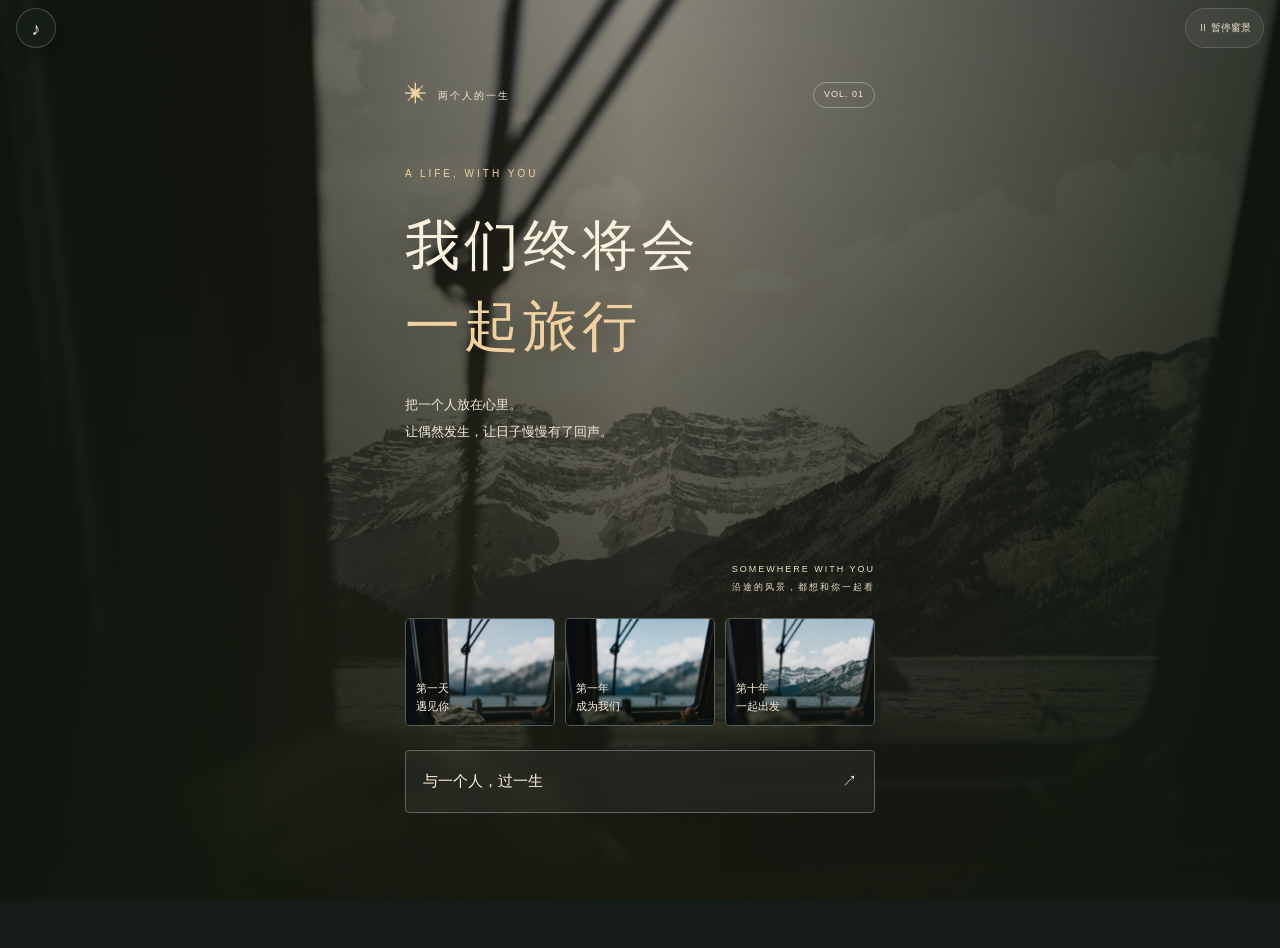
==== commit 4baf28fe: "Add a NetEase Cloud Music toggle for 许飞《我们终究会牵手旅行》. The player is hidden behind a frosted ♪ button s" ====
--- a/mobile-preview-app.html
+++ b/mobile-preview-app.html
@@ -75,7 +75,8 @@
 .letter-foot p{font-size:2.6cqw;flex-basis:100%;margin:0}
 .letter-foot i{font-size:1.8cqw}.letter-foot span{font-size:1.6cqw;letter-spacing:.25cqw;margin-left:auto;float:none}
 </style><link rel="stylesheet" href="frosted-surfaces.css"><link rel="stylesheet" href="opening-title.css">
-</head><body><div class="cinema-bg" aria-hidden="true"><img fetchpriority="high" src="img/ee888b87ab8e.webp" alt=""><div class="cinema-glow"></div></div><button class="motion-control" id="cinema-motion" aria-pressed="false">Ⅱ 暂停窗景</button><main id="app"></main><dialog id="memories"><div class="dialog-head"><span>我们的回忆抽屉</span><button id="close" aria-label="关闭回忆">✕</button></div><div id="memory-list"></div></dialog><script>const EVENTS=[{"id":0,"title":"借一个别人的身份","body":"咖啡喝了一半，你们忽然玩起假装打电话的游戏。对方把手放在耳边：你今天见的那个人，怎么样？问完，先低头笑了。","kind":"date","item":"一张咖啡店收据","choices":["假装向朋友承认心动","反问对方今天的感觉","放下假电话，直接说今天很开心"],"timing":{"min":0,"max":11},"memories":["我借着那个假装打给朋友的电话，承认了心动。","我把问题轻轻递回去，想听听你今天的感觉。","我放下那个假电话，直接告诉你今天很开心。借来的身份终于可以还回去。"]},{"id":1,"title":"在最高处慢下来","body":"摩天轮轻轻晃了一下。你抓住扶手，对方把手摊在你旁边，没碰你。窗外的灯一盏盏亮起来。","kind":"date","item":"摩天轮票根","choices":["把手放过去","指给对方看远处的灯","坦白自己有点怕高"],"timing":{"min":0,"max":11},"memories":["我把手放了过去。高处的那一刻，有了可以握住的东西。","我指给你看远处的灯，把窗外的一点明亮分给你。","我坦白自己有点怕高，让你看见镇定以外的我。"]},{"id":2,"title":"你记得的比我还多","body":"搬书时一本旧笔记掉下来。里面记着你初次见面点错的饮料，连你当时给自己找的借口都写了。","kind":"memory","item":"旧笔记","choices":["念出来逗逗对方","在旁边补上自己的版本","问那时为什么想把这件事记下来"],"timing":{"min":12,"max":120},"memories":["我把那几行字念出来逗你，连当时的借口都没有略过。","我在旁边补上自己的版本，让同一天有了两份记忆。","我问你当时为什么想记下这件小事，想听见笔迹背后的那一天。"]},{"id":3,"title":"不太熟练的一首歌","body":"对方坐在床沿，弹了三次同一段和弦。你问在练什么。对方把手机扣住，说：先不要笑，我想给你听。","kind":"home","item":"一段录音","choices":["安静听到最后","跟着轻轻打拍子","问能不能从头教我一小段"],"timing":{"min":1,"max":120},"memories":["我安静听到了最后，把这首还不熟练的歌记在心里。","我跟着轻轻打拍子，让那段和弦有了伴。","我请你从头教我一小段，让不太熟练的旋律有了两个人的练习。"]},{"id":4,"title":"走到旅馆的那段路","body":"晚饭后你们没叫车。走过一段很长的坡，对方问：如果那年没有遇见，我们现在会在做什么？","kind":"journey","item":"手绘散步路线","choices":["说一个离谱的平行人生","说说相遇后改变的事","停下来看看此刻的街景"],"timing":{"min":12,"max":120},"memories":["我说起一个离谱的平行人生，暂时把平常的自己放在一旁。","我说起遇见你以后改变的小事，才发现已经有不少。","我停下来和你看看此刻的街景，把假设里的远方暂时放回今天。"]},{"id":5,"title":"来自很久以后的便条","body":"争执后，餐桌上多了一张纸：未来的我们托我问一下，今天还能一起吃晚饭吗？落款画了两张皱巴巴的脸。","kind":"repair","item":"未来的便条","choices":["画两碗面回复","写下自己还需要一点时间","先把饭摆好，再当面回应"],"timing":{"min":6,"max":120},"memories":["我画了两碗面作答，给那张便条添上一顿两个人的饭。","我写下自己还需要一点时间，把迟疑也留在纸上。","我先把饭摆好，想当面回应那张便条。未来的我们，先从今天坐下来吃饭开始。"]},{"id":6,"title":"你怎么这么幼稚","body":"街角有个会回声的洞。对方一本正经地说它会回答问题，你刚靠近，就听见另一端传来一句：晚饭想吃什么？","kind":"date","item":"一张模糊的笑脸照","choices":["认真向回声点菜","绕到另一头抓个现行","换我到另一头出一道问题"],"timing":{"min":1,"max":120},"memories":["我认真向回声点了菜，陪你把幼稚进行到底。","我绕到另一头，想把那个偷偷逗我的人抓个现行。","我换到回声的另一头，也给你出了一道问题，认真接过这个幼稚的游戏。"]},{"id":7,"title":"这张照片只给你","body":"你在旅行中睡得东倒西歪。对方把拍到的照片递给你，问：留下还是删掉？照片里还有一只替你扶住帽檐的手。","kind":"journey","item":"一张私藏照片","choices":["留下，存在自己的相册","删掉这张，再一起拍一张","先收起来，等旅行结束再决定"],"timing":{"min":1,"max":120},"memories":["我留下那张照片，收进自己的相册。它不必给别人看。","我删掉了那一张，和你重新拍了一张属于此刻的照片。","我请你先收起照片，等旅行结束再一起看。此刻还不必替回忆下结论。"]},{"id":8,"title":"先别揉眼睛","body":"站台一阵风，你的眼睛进了灰。旁边的人递来一包未拆的纸巾，问要不要帮你看看。列车还要七分钟才来。","kind":"encounter","item":"一包纸巾","choices":["接过纸巾并道谢","请对方帮忙挡一下风","自己处理，请对方提醒我列车到站"],"timing":{"min":0,"max":0.1,"start":"new"},"memories":["我接过纸巾，认真道了谢。","我请你替我挡一挡风，把这点小麻烦交给了你。","我自己处理眼里的灰，也请你提醒列车到站。那七分钟有了一点小小的照应。"]},{"id":9,"title":"肩膀上很轻的一下","body":"分别时你们正想说什么，广播突然响了。对方轻轻碰了碰你的肩，手停了一秒。你回过头，对方还站着。","kind":"distance","item":"一张车票","choices":["走回去把话说完","挥手后发一条消息","停在原地，等对方把话说完"],"timing":{"min":0,"max":11},"memories":["我又走回去，把没有说完的话说完。","挥过手以后，我还是发去了一条消息。","我停在原地等你把话说完，没有让广播替我们结束告别。"]},{"id":10,"title":"只有两个读者的故事","body":"你在备忘录写下一个故事开头。晚些时候，对方接了一段，还把你最讨厌的蔬菜写成了反派。","kind":"dream","item":"共同写的故事","choices":["继续写下一段","给反派画一个头像","给故事里的两个人写一段对话"],"timing":{"min":1,"max":120},"memories":["我接着写下一段，让这个只有两个读者的故事继续。","我给反派画了头像，也在故事里留下自己的笔迹。","我给故事里的人写了一段对话，把想象也变成能来回回应的东西。"]},{"id":11,"title":"给未来埋一封信","body":"整理杂物时空出一个饼干盒。对方问，要不要各写一件现在还不敢说的心愿，过几年再打开？","kind":"home","item":"饼干盒时间胶囊","choices":["写下共同生活的愿望","写下一个自己的小梦想","写下此刻最想感谢对方的事"],"timing":{"min":6,"max":120},"memories":["我写下共同生活的愿望，把它交给还没到来的日子。","我写下自己的一个小梦想，留给未来的我们读。","我写下此刻最想感谢你的事，把今天的心意留给几年后的我们。"]},{"id":12,"title":"原来你会唱这首","body":"陌生城市的卡拉OK里，你以为对方会选一首很安静的歌。前奏响起，对方忽然站上小台阶，认真唱得跑了调。","kind":"journey","item":"点歌单","choices":["跟着一起跑调","笑着录下这段声音","点一首两个人都不熟的歌"],"timing":{"min":1,"max":120},"memories":["我也跟着唱，连跑调都没有避开。","我笑着录下那段声音，给以后留一点可以重听的快乐。","我点了一首两个人都不熟的歌，想和你一起从第一句慢慢找。"]},{"id":13,"title":"还有一句没说完","body":"出租车刚停稳，你发现对方隔着人群朝你走回来。对方站定，先喘了一口气：刚才走得太急了。","kind":"distance","item":"一次补上的告别","choices":["给对方一个拥抱","问刚才想说什么","说出自己刚才没来得及说的话"],"timing":{"min":0,"max":11},"memories":["我给了你一个拥抱，让那句没说完的话暂时停在这里。","我问起你刚才想说什么，不想漏掉那半句话。","我说出刚才没来得及说的话，让这次折返有了我的那一半。"]},{"id":14,"title":"第一次合上拍子","body":"路边琴行允许试琴。你按了几个音，对方跟着敲起桌沿。一开始总错开，第三次却突然合上了。你们同时看向彼此。","kind":"date","item":"一小段旋律","choices":["再一起试一次","把刚才的节奏录下来","交换角色，让对方弹我来打拍子"],"timing":{"min":0,"max":11},"memories":["我和你又试了一次，慢慢找同一个拍子。","我录下刚才的节奏，留住这一次合拍。","我和你交换了位置，试着从你的那一边找到同一个拍子。"]},{"id":15,"title":"空出来的那一角","body":"你随口说过想重新画画。一天回家，窗边多了腾空的小桌，旁边放着你很久没用的笔。对方问：这个光线可以吗？","kind":"dream","item":"窗边小桌","choices":["坐下画今天的窗景","请对方也搬把椅子来","先把想画的东西摆到桌上"],"timing":{"min":6,"max":120,"needs":"home"},"memories":["我坐下来画今天的窗景，让空着的那一角有了用途。","我请你也搬把椅子过来，窗边便不只是我的位置。","我先把想画的东西摆到桌上，让那个为我腾出的角落开始有自己的日常。"]},{"id":16,"title":"你的夜晚我的早晨","body":"你端着早餐，对方那边已经关了大灯。视频里只有一盏床头灯亮着。你说今天没什么特别的，对方说那就听你吃完。","kind":"distance","item":"一张视频截图","choices":["讲一件今天的小事","陪对方安静待一会儿","给对方看看窗外的早晨"],"timing":{"min":1,"max":120,"needs":"distance"},"memories":["我讲了一件今天的小事，把自己这边的日子递给你。","我陪你安静待了一会儿，没有急着填满沉默。","我把窗外的早晨给你看，让你那边的夜里也有一点我这里的光。"]},{"id":17,"title":"回家以后可以哭","body":"你见了一位很久不见的旧友，回家时心里很乱。对方没有追问，只把沙发上的毯子掀开，给你留出一半。","kind":"repair","item":"沙发上的毯子","choices":["靠过去慢慢讲","说想先安静一会儿","请对方陪我下楼走一小段"],"timing":{"min":6,"max":120,"needs":"home"},"memories":["我靠过去，慢慢讲起心里的事。","我说想先安静一会儿，把说不出口的部分留到以后。","我请你陪我下楼走一小段，想在说话之前先把呼吸慢下来。"]},{"id":18,"title":"临时搭档","body":"小店把你们误认成报名参加游戏的搭档。你刚要解释，对方已经举起号码牌，又转头等你的意思。","kind":"encounter","item":"临时号码牌","choices":["一起试试这个小游戏","笑着说明情况再聊几句","先问清游戏规则再决定"],"timing":{"min":0,"max":0.1,"start":"new"},"memories":["我和你试了试那个小游戏，先做了一回临时搭档。","我笑着说明情况，又和你多聊了几句。","我先问清游戏的规则，再决定怎样和你搭档，没有急着答应，也没有急着走开。"]},{"id":19,"title":"打给以前的自己","body":"你们经过一座废弃电话亭。对方拿起听筒，假装给年轻的自己打电话：不用着急，你后来会遇到一个很有意思的人。","kind":"memory","item":"电话亭合影","choices":["接过听筒继续说","问对方以前最担心什么","给未来的自己也留一句话"],"timing":{"min":36,"max":120},"memories":["我接过听筒，把想说给从前自己的话接了下去。","我问起你从前最担心什么，想认识那时的你。","我也给未来的自己留了一句话，让这座电话亭同时接通从前和以后。"]},{"id":20,"title":"新年的零点差一点","body":"朋友们倒数时，你们碰巧站在一起。零点的欢呼盖过了对方一句话。你只看见对方说完后有点不好意思。","kind":"date","item":"一张新年合照","choices":["请对方再说一遍","先祝对方新年快乐","问刚才那句话能不能留给我单独听"],"timing":{"min":0,"max":11},"memories":["我请你再说一遍，不想让那句话被零点的热闹盖过去。","我先祝你新年快乐，把第一句祝福交给你。","我问你那句话能不能单独再讲给我听，不想让它只属于倒数的人群。"]},{"id":21,"title":"喜欢是说得出细节","body":"对方说喜欢你把热杯子捧在两只手里，也喜欢你看见小狗就走慢。你有点意外，这些事你自己都没注意过。","kind":"date","item":"一封具体的告白","choices":["告诉对方你注意到的习惯","问还有什么被悄悄记住了","也说一个自己不太容易被注意的习惯"],"timing":{"min":0,"max":11},"memories":["我说起自己留意到的习惯，喜欢终于有了具体的样子。","我问你还有什么悄悄记住的事，想听完那些小细节。","我说起另一个不太容易被看见的习惯，主动把认识我的路再打开一点。"]},{"id":22,"title":"深夜长一点的消息","body":"聊天框里第一次出现很长一段话。对方说起家里一位重要的人，末尾又补了一句：太晚了，你明天回也可以。","kind":"encounter","item":"一段夜间消息","choices":["现在认真回复","先说收到，明早好好聊","问现在是否方便打个短电话"],"timing":{"min":0,"max":0.1,"start":"new"},"memories":["我在那个深夜认真回了消息，没有把回应留到明天。","我先告诉你收到了，约好明早再好好聊。","我问你现在是否方便打个短电话，想听听那些文字说出来时的声音。"]},{"id":23,"title":"先听见熟悉的名字","body":"约见的公园里，你还在找人，先听见有人叫聊天里那只小狗的昵称。你顺着声音看过去，对方也正在找你。","kind":"encounter","item":"初见公园的小叶子","choices":["主动挥挥手","先向小狗打个招呼","先发消息告诉对方自己的位置"],"timing":{"min":0,"max":0.1,"start":"new"},"memories":["我主动挥了挥手，让你看见我。","我先和小狗打了招呼，再走进这次相遇。","我先把位置发给你，让两个人的寻找少绕一点路。"]},{"id":24,"title":"记住一个声音","body":"社区分享会上，有人讲起第一次独自搬家的经历。没有漂亮结尾，只有凌晨装反的柜门。你听着笑了，对方正好看见。","kind":"encounter","item":"分享会小票","choices":["散场后聊聊自己的搬家","请教柜门后来怎么装好的","分享自己第一次独立做成的小事"],"timing":{"min":0,"max":0.1,"start":"new"},"memories":["散场以后，我聊起自己的搬家，接住了刚才的话题。","我问起那扇柜门后来怎样装好，想把这个小故事听完。","我说起第一次独立做成的小事，让那段搬家的故事接到自己的生活里。"]},{"id":25,"title":"为一个背包折回来","body":"观景台快关门了。你返回取遗落的包，发现刚才聊过天的人替你守着。对方说：还好，你回来了。","kind":"encounter","item":"观景台门票","choices":["邀请一起下楼","认真道谢并交换联系方式","问对方有没有落下东西，一起再检查一次"],"timing":{"min":0,"max":0.1,"start":"new"},"memories":["我邀请你一起下楼，把相处的时间再延长一点。","我认真道谢，和你交换了联系方式。","我也问你有没有落下东西，陪你再检查一次，不想只有自己被照顾。"]},{"id":26,"title":"聚会之后的小花园","body":"和对方的朋友吃过饭，你们绕进一处安静花园。对方问刚才有没有不自在，还学了一遍朋友夸张的笑声。","kind":"date","item":"花园门口的照片","choices":["说说刚才最喜欢的瞬间","坦白一个有点拘谨的地方","请对方说说自己刚才的感受"],"timing":{"min":0,"max":11},"memories":["我说起刚才最喜欢的瞬间，让聚会的余温多停了一会儿。","我坦白了自己有些拘谨的地方，没有装作游刃有余。","我请你也说说刚才的感受，让聚会后的交谈不只是关于我。"]},{"id":27,"title":"随手画的东西长大了","body":"纪念日蛋糕上有一只歪歪扭扭的小鸟。旁边放着对方练习时的草稿，最初画错的那条腿也被留在了蛋糕上。","kind":"memory","item":"小鸟蛋糕装饰","choices":["找出当年的原画","给这只鸟补上下一段故事","给今年的小鸟添一个新细节"],"timing":{"min":12,"max":120},"memories":["我找出当年的原画，重新看那个最初的念头。","我替那只鸟补上下一段故事，让它继续往前飞。","我替今年的小鸟添了一个新细节，让纪念日也留着现在的笔迹。"]},{"id":28,"title":"一座装在玻璃里的小城","body":"对方送来一个小小的雪景球。你摇了一下，里面的雪慢慢落下。对方说它很像你提过的那个冬天。","kind":"date","item":"雪景球","choices":["讲讲那个冬天","约定真的去看一次雪","把雪景球放到一起能看见的地方"],"timing":{"min":1,"max":120},"memories":["我讲起那个冬天，把玻璃里的小城接回自己的记忆。","我和你约定，真的去看一次雪。","我把雪景球放到我们都能看见的地方，让那个冬天在日常里停一停。"]},{"id":29,"title":"每天经过的窗口","body":"在你每天工作的窗口，对方递进来的不是取件单，而是一张手写邀请：下班以后，愿意和我商量一个家吗？","kind":"home","item":"窗口里的邀请","choices":["下班一起认真谈谈","约个不匆忙的周末再谈","先写下对家的期待，再约时间交换"],"timing":{"min":6,"max":120},"memories":["我约你下班后认真谈谈，让话有一段完整的时间。","我约了一个不匆忙的周末，把重要的话留给从容的时候。","我先写下自己对家的期待，约你找个完整的时间交换，不让重要的愿望匆忙经过窗口。"]},{"id":30,"title":"到了你熟悉的地方","body":"你们路过对方长大的街区。平时话不多的人，忽然能讲出每一家小店的旧名字，还知道哪一段路会开花。","kind":"journey","item":"故乡街道地图","choices":["请对方带路走慢一点","选一家老店坐下来听","问哪里是对方最想再去一次的地方"],"timing":{"min":1,"max":120},"memories":["我请你带路，也请你走慢一点，让我看看你熟悉的地方。","我选了家老店坐下来，准备慢慢听你讲。","我问你最想再去哪个地方，想让这次同行也回应你的惦记。"]},{"id":31,"title":"出发前说清楚","body":"行李都收好了，你们却还没决定接下来住在哪座城。对方坐到箱子旁边，说：这次别各自猜了。","kind":"repair","item":"共同生活计划","choices":["把自己的顾虑说出来","先听对方想怎么生活","先定一个试住期限，不急着永久决定"],"timing":{"min":6,"max":120},"memories":["我说出自己的顾虑，把行李以外的事情也摊开来。","我先听你想怎样生活，没有急着替两个人作答。","我提议先定一段试住时间，让两个人有机会亲自看看再决定。"]},{"id":32,"title":"一双手套两个口袋","body":"小摊只剩最后一副你们都喜欢的手套。对方开玩笑说一人一只算了。最后真的各揣一只，边走边笑。","kind":"encounter","item":"半副手套","choices":["约下次交换着戴","请对方喝杯热饮暖手","各买别的款式，把喜欢的这一副留在记忆里"],"timing":{"min":0,"max":0.1,"start":"new"},"memories":["我约好下次交换着戴，让一双手套有了轮流的用法。","我请你喝杯热饮，想让空着的那只手也暖起来。","我提议各自选别的款式，那副都喜欢的手套可以先留在今天的笑里。"]},{"id":33,"title":"另一只回来了","body":"你把旧手套放在桌上晾干，旁边不知何时多了另一只。对方从厨房探头：凑齐了，冬天可以出门了。","kind":"memory","item":"重新凑齐的手套","choices":["提议去散步","把两只并排拍下来","把这一对手套收在同一个地方"],"timing":{"min":12,"max":120,"prior":32,"gap":6},"memories":["我提议去散步，让这一天再多一段并肩的路。","我把两只并排拍下来，留下重新凑成一对的样子。","我把两只手套收在一起，让下次出门不必再找另一只。"]},{"id":34,"title":"先看见你怎么待别人","body":"餐厅里一个小孩打翻了水。邻桌的人先扶住杯子，又把自己的纸巾递过去。后来你们在门口一起等雨停。","kind":"encounter","item":"餐厅便签","choices":["聊聊这场突然的雨","问对方常来这家店吗","把自己多带的纸巾也递过去"],"timing":{"min":0,"max":0.1,"start":"new"},"memories":["我聊起这场突然的雨，给初次的交谈找了一个开头。","我问你是不是常来这家店，想从这里认识你。","我把多带的纸巾也递过去，让这场突然的雨里多一点能做的小事。"]},{"id":35,"title":"去你想去的地方","body":"对方一直想去海边写生，终于安排了一个短假。你收到一张画到一半的海，又收到一句：旁边还有个空位置。","kind":"journey","item":"半张海景画","choices":["去陪对方几天","送去一段声音陪着画","问能不能为那幅画留一个共同的题目"],"timing":{"min":6,"max":120},"memories":["我去陪你住了几天，让远方暂时近一点。","我送去一段声音，陪着你画画。","我问能不能一起给那幅画起个名字，先用一个题目坐到你身旁。"]},{"id":36,"title":"陌生城市的一条岔路","body":"地图建议走大路，巷子里却飘出面包香。对方停在路口看你：要不要暂时不按计划？","kind":"journey","item":"面包纸袋","choices":["一起拐进小巷","先买面包再按原路走","记下小巷的位置，约另一天专程来"],"timing":{"min":1,"max":120},"memories":["我和你拐进小巷，让陌生的城市多出一条我们的路。","我先买了面包，再和你沿原路走。","我记下小巷的位置，约你另一天专程来，不让面包香只成为路上的一次错过。"]},{"id":37,"title":"理想清单之外","body":"你整理旧手机，翻出以前写的理想伴侣清单。眼前的人和上面不太一样，却正记得替你把水放凉。","kind":"memory","item":"旧手机里的清单","choices":["把这件事讲给对方听","重新写下现在重视的事","把旧清单收好，暂时不改写它"],"timing":{"min":6,"max":120},"memories":["我把这件事讲给你听，让你知道我如今在意什么。","我重新写下现在重视的事，把旧清单留在了过去。","我收好那份旧清单，让从前的想象和眼前的你各有自己的位置。"]},{"id":38,"title":"给你留了一个枕头","body":"客厅被搭成一个小帐篷，顶上贴着纸星星。对方从里面探出头，把多出来的枕头往旁边拍了拍。","kind":"home","item":"纸星星","choices":["钻进去一起躺着","去拿两杯热饮回来","给帐篷添一盏小灯"],"timing":{"min":6,"max":120,"needs":"home"},"memories":["我钻进去和你一起躺着，收下那个为我留出的枕头。","我去拿了两杯热饮回来，给这片小天地添一点暖。","我给小帐篷添了一盏灯，让客厅里这个临时的家亮起来。"]},{"id":39,"title":"在货架之间猜音乐","body":"旧唱片店里，对方拿起一张封套哼起前奏。你没猜中，对方换了一种更夸张的唱法，自己先笑得接不上气。","kind":"date","item":"唱片店收据","choices":["接着猜下一首","选一首让对方猜","请对方讲讲为什么喜欢这张唱片"],"timing":{"min":0,"max":120},"memories":["我接着猜下一首，舍不得让这个小游戏结束。","我选了一首让你猜，把出题的机会接过来。","我请你讲讲为什么喜欢这张唱片，想在前奏之外听到你的故事。"]},{"id":40,"title":"绕一点路才还给你","body":"你们约好用三张小纸条安排一次寻宝。最后的目的地是你常去的面馆，对方正替你占着靠窗的位置。","kind":"date","item":"三张寻宝纸条","choices":["照着线索慢慢找","一路发语音汇报进度","在找到的纸条背面留一句回应"],"timing":{"min":1,"max":120},"memories":["我照着线索慢慢找，让绕远的路也有了意思。","我一路发语音，把寻找的进度都讲给你听。","我在找到的纸条背面留下回应，让寻找的路也带着我的字迹。"]},{"id":41,"title":"这次不躲在文字后面","body":"你写了一条邀请，删掉又重写。对方刚好经过，你把手机收起来。机会只是一句很普通的：周末有空吗？","kind":"encounter","item":"第一次邀请","choices":["当面把邀请说出来","整理好以后发出去","坦白自己刚才一直在犹豫怎么开口"],"timing":{"min":0,"max":0.1,"start":"new"},"memories":["我当面说出了邀请，没有再躲到文字后面。","我整理好想说的话，终于把消息发了出去。","我坦白自己刚才一直在想怎样开口，把那点笨拙也交给了你。"]},{"id":42,"title":"不太熟悉的舞步","body":"小广场有人跳舞。对方问要不要试一下，你说不会。对方把脚往旁边挪：正好，我也只会这一步。","kind":"date","item":"广场上的短视频","choices":["跟着试一步","先坐旁边一起看","请对方先示范，我帮忙数拍子"],"timing":{"min":0,"max":120},"memories":["我跟着试了一步，把生疏也带进了音乐里。","我和你先坐在旁边看。不必立刻学会，先并肩待着也很好。","我请你先示范，自己在旁边数拍子，用另一种方式走进这支舞。"]},{"id":43,"title":"第二次说起同一件事","body":"上次谈未来时，你们不欢而散。今天对方带来一张重新画过的计划表，里面多了你说过的重要事情。","kind":"repair","item":"改过的计划表","choices":["一起继续修改","先肯定被认真听见的部分","先选一件能落实的小事试着改变"],"timing":{"min":6,"max":120},"memories":["我和你继续修改，让第二次谈起这件事有了新的进展。","我先说起那些被认真听见的部分，让你知道我有留意。","我先和你选一件能做到的小事，想让重新画过的计划从行动里开始。"]},{"id":44,"title":"原来你没有离开","body":"你误以为对方已经接受异地工作，几天都不敢问。晚饭时对方拿出两份方案：还没定，我想听听你的。","kind":"repair","item":"两份工作方案","choices":["坦白这几天的误会","逐项讨论两个方案","先确认什么时候必须作决定"],"timing":{"min":6,"max":120},"memories":["我坦白这几天的误会，不再让猜测替自己说话。","我和你逐项讨论两个方案，把分歧一件件摊开。","我先问清决定的期限，想给讨论留足时间，也不让误会继续拖着。"]},{"id":45,"title":"替你接来想见的人","body":"你身体不舒服，又有点想家。对方问清你的意思，去接了一位你想见的亲人，回来时还带着熟悉味道的粥。","kind":"home","item":"一只保温饭盒","choices":["一起吃一点热粥","让对方也坐下休息","问对方今天有没有好好吃饭"],"timing":{"min":6,"max":120},"memories":["我和你一起吃了点热粥，先照顾眼前这顿饭。","我让你也坐下来歇歇，不想只被你照顾。","我问你今天有没有好好吃饭，在被照顾的时候也想看见你的需要。"]},{"id":46,"title":"半夜一起收拾水渍","body":"洗衣机排水管松了。你们半夜赤脚站在毛巾上，一个拧管子，一个递盆。处理完，谁也忍不住笑了。","kind":"home","item":"两双湿拖鞋","choices":["分工把地擦干","先递条干毛巾给对方","先暂停洗衣，商量明天怎么处理"],"timing":{"min":6,"max":120,"needs":"home"},"memories":["我和你分工擦干地上的水，收拾这个意外的夜晚。","我先递给你一条干毛巾，把地上的事放慢了一步。","我先停下洗衣，和你商量明天再处理剩下的事，不想把疲惫硬撑成能干。"]},{"id":47,"title":"回来是我的选择","body":"独自在另一座城生活一阵后，你再次来到熟悉的门口。这一次你有了自己的工作和计划，对方开门时没有催你做决定。","kind":"distance","item":"一把旧钥匙","choices":["说说这段时间的变化","邀请对方出去走走","约定先见几次，再讨论以后怎么相处"],"timing":{"min":6,"max":120,"needs":"distance"},"memories":["我说起这段时间的变化，重新把自己介绍给你。","我邀请你出去走走，给这次重逢留一段路。","我约你先慢慢见几次，不让一次回来就替以后作完所有决定。"]},{"id":48,"title":"写在你手边的话","body":"朋友聚会很热闹。你谈起一件在意的事，对方没插嘴，只把餐巾纸推过来，上面写着：我听见了，回去我们慢慢聊。","kind":"date","item":"一张餐巾纸","choices":["在纸上写下回应","轻轻碰一下对方的手","把纸条收好，约好散场后再聊"],"timing":{"min":0,"max":11},"memories":["我在纸上写下回应，让你的话旁边有了我的笔迹。","我轻轻碰了碰你的手，把回应留在那个小动作里。","我收好那张纸条，约你散场后继续聊，让被听见的那句话有一个下文。"]},{"id":49,"title":"终于看见你工作的地方","body":"第一次去对方的工作室，你认出视频里常出现的那扇窗。对方把第二把椅子拖过来，说这个位置下午有阳光。","kind":"home","item":"工作室窗景","choices":["坐下陪一会儿","请对方介绍正在做的东西","问下次能不能带自己的东西来一起忙"],"timing":{"min":1,"max":120},"memories":["我坐下来陪了一会儿，看你在熟悉的地方忙碌。","我请你介绍正在做的东西，想听懂你的日常。","我问下次能不能带自己的事来做，想和你试试各自忙碌也坐在一起的日子。"]},{"id":50,"title":"把窗边留给你","body":"入住小旅馆时，你多看了两眼窗外。对方注意到了，和你商量把两把椅子挪过去，早餐就在那里吃。","kind":"journey","item":"窗边早餐照片","choices":["一起搬椅子","先去买明早的面包","先拍下窗外，留作这次入住的第一张照片"],"timing":{"min":1,"max":120},"memories":["我和你一起搬椅子，把窗边的位置安顿下来。","我先去买明早的面包，让明天从一顿早餐开始。","我先拍下窗外，让这段旅程从我们都多看了一眼的风景开始。"]},{"id":51,"title":"又是这扇窗","body":"许多年后，你们住回那家小旅馆。窗框换了颜色，远处的山还在。对方站到旧照片里的位置，等你按快门。","kind":"memory","item":"两张相隔多年的照片","choices":["照着旧姿势再拍一次","拍下现在自然的样子","拍下窗框和山，留下这些年的变化"],"timing":{"min":60,"max":120,"prior":50,"gap":48},"memories":["我照着旧姿势又拍了一次，留给两张照片慢慢对照。","我拍下此刻自然的样子，让今天拥有自己的模样。","我把窗框和山一起拍下，想记住变化的部分，也记住还在的部分。"]},{"id":52,"title":"空房子里的想象","body":"看房结束，你们站在还没有家具的客厅。对方用脚尖比画：这里够不够你放一张写字桌？","kind":"home","item":"第一张房间草图","choices":["也替对方留一个角落","先讨论各自最需要的空间","量一下空间，再各画一份布置"],"timing":{"min":6,"max":120},"memories":["我也替你留了一个角落，让空房子装得下两个人。","我先和你讨论各自最需要的空间，把彼此都放进打算里。","我先量了量空房间，约你各画一份布置，让两种生活都能被看见。"]},{"id":53,"title":"回到自己选的生活","body":"你从老家回到共同生活的城市。对方在出口接过一件行李，没有问什么时候彻底定下来，只问今天想先回家还是吃饭。","kind":"distance","item":"到站的小票","choices":["先回家休息","找个安静地方一起吃饭","先讲讲这次回家的感受"],"timing":{"min":6,"max":120,"needs":"home"},"memories":["我先回家休息，把自己安放回熟悉的生活。","我找了个安静的地方和你吃饭，慢慢回到日常。","我先讲起这次回家的感受，让行李之外的东西也有地方放下。"]},{"id":54,"title":"突然下雨的阳台","body":"雨毫无预兆地下大了。你们同时冲向阳台，一人抱回床单，一人抢救花盆，最后站在门口检查彼此湿了多少。","kind":"home","item":"被救回的小花盆","choices":["先帮对方擦干头发","把抢救清单念成笑话","先换下湿衣服，剩下的待会一起收拾"],"timing":{"min":6,"max":120,"needs":"home"},"memories":["我先帮你擦干头发，再顾阳台上的忙乱。","我把抢救清单念成了笑话，让这场雨多了一点好笑的记忆。","我先换下湿衣服，约你待会儿一起收拾，照顾好人再照顾阳台。"]},{"id":55,"title":"谢谢你一直认真听","body":"对方要去外地参加一个重要机会。你送到车站才想起，有句话一直没说：以前那些很不成熟的想法，你都认真听过。","kind":"distance","item":"一封出发前的信","choices":["现在当面说出来","写下来让对方路上看","问对方临行前最需要哪一种支持"],"timing":{"min":6,"max":120,"needs":"distance"},"memories":["我当面说出感谢，不再留着等更合适的时候。","我把感谢写下来，让你能在路上慢慢看。","我问你临行前最需要什么，想让感谢也变成此刻能做的一件事。"]},{"id":56,"title":"教我怎样看懂它","body":"对方喜欢的诗集你总读不进去。今天你翻到一页，问为什么喜欢这一首。对方先问你读到了什么，没有急着讲答案。","kind":"dream","item":"折角的诗页","choices":["说说自己的真实感受","请对方读给你听","把读不懂的那一行指给对方看"],"timing":{"min":0,"max":120},"memories":["我说出自己的真实感受，没有假装都能看懂。","我请你读给我听，想借你的声音靠近它。","我把读不懂的那一行指给你看，不假装明白，也不急着放弃。"]},{"id":57,"title":"信里只有很小的事","body":"这次出差没有特别的见闻。对方发来的消息却写了路边树开花、便利店换了招牌，还有家里植物新长的一片叶子。","kind":"distance","item":"一封日常来信","choices":["回报自己这边的小事","约定今晚一起看月亮","把这封日常消息存成一页记录"],"timing":{"min":6,"max":120,"needs":"distance"},"memories":["我也讲起自己这边的小事，让信里的日常有了来回。","我和你约好今晚看月亮，让两边的夜晚有一点相同。","我把这封没有大事的消息存下来，让远方普通的一天也有一页位置。"]},{"id":58,"title":"只有我们知道的缩写","body":"你们给旧旅行箱贴了一张手写贴纸，上面是一个外人看不懂的缩写。路上每次认行李，你都会先看到它。","kind":"journey","item":"缩写行李贴","choices":["为缩写编个好笑的解释","把真正含义记进日记","给贴纸拍照，记下第一次带它出发的日子"],"timing":{"min":12,"max":120},"memories":["我替那个缩写编了个好笑的解释，留作我们自己的玩笑。","我把真正的含义记进日记，不让时间把它弄丢。","我拍下那张贴纸，记住它第一次陪我们出发的日子。"]},{"id":59,"title":"先坐下来再说","body":"久别后，你们在花园碰面。准备好的话忽然都忘了。对方擦掉椅子上的落叶，拍拍旁边的位置。","kind":"distance","item":"花园长椅照片","choices":["坐下慢慢聊","先一起看看周围的变化","先说自己现在最想说的一句话"],"timing":{"min":6,"max":120,"needs":"distance"},"memories":["我坐下来慢慢聊，给重逢留一点耐心。","我先和你看看周围的变化，再慢慢说到我们。","我先说出此刻最想说的一句话，不再从忘掉的准备里寻找开头。"]},{"id":60,"title":"风从两个人之间经过","body":"海边观景台的风很大。你站在栏杆内，对方伸手替你按住快飞走的帽子，另一只手等着你来牵。","kind":"journey","item":"被风吹乱的合影","choices":["牵住那只手","站近一点一起看海","把帽子收好，和对方听一会儿海风"],"timing":{"min":0,"max":120},"memories":["我牵住了那只手，让风从别的地方经过。","我站近了一点，和你一起看海。","我把帽子收好，和你听了一会儿风，把靠近留在安静里。"]},{"id":61,"title":"去你熟悉的小聚会","body":"你跟对方来到一间有现场音乐的小馆。这里没有正式舞池，几个人挪开凳子就跳起来。对方抬抬眉，等你一起。","kind":"date","item":"小馆的桌号牌","choices":["一起加入他们","在桌边轻轻跟着节奏","请对方介绍这里常听的音乐"],"timing":{"min":0,"max":120},"memories":["我和你一起加入他们，试着走进你熟悉的热闹。","我在桌边轻轻跟着节奏，用自己的方式待在这里。","我请你介绍这里常听的音乐，想先从声音认识你的这处日常。"]},{"id":62,"title":"终于修好那扇窗","body":"早年你说想要一个能晒太阳的角落。后来生活忙乱，计划一直没做。这个周末，对方找出工具，问要不要从修窗开始。","kind":"home","item":"窗台的一小块木头","choices":["一起动手","先画个简单的布置图","先确认工具和时间，再一起开工"],"timing":{"min":36,"max":120,"needs":"home"},"memories":["我和你一起动手，把那扇窗的事做完。","我先画了张简单的布置图，给接下来的日子留个轮廓。","我先和你确认工具与时间，让搁了很久的愿望有一个能开始的下午。"]},{"id":63,"title":"把这一生读给你听","body":"相伴的日子渐长，你们把保存的票根、照片和便条铺满桌子。对方挑出第一张，读到一半，笑得把眼镜摘下来。","kind":"memory","item":"一起整理的回忆册","choices":["接着讲后来的事","录下对方讲故事的声音","替票根和便条按时间排一排"],"timing":{"min":36,"max":120},"memories":["我接着讲后来的事，让我们的故事再往前一点。","我录下你讲故事的声音，想把讲述本身也留下。","我把票根和便条按时间排好，让铺满桌子的日子重新连起来。"]},{"id":64,"title":"同时站在两个地方","body":"旅行地图上有一条城市分界线。你随口说想同时站在两边。对方记住了，第二天特意带你走到那块不起眼的路牌前。","kind":"journey","item":"分界线合影","choices":["一人站一边拍张照","一起跨过去再跨回来","记下路牌上的名字，写一句旅行备注"],"timing":{"min":1,"max":120},"memories":["我和你一人站一边拍照，留住这个特别的位置。","我和你一起跨过去，又跨回来，认真玩了一回这个小把戏。","我记下路牌的名字，给这段不起眼的路留一句属于我们的备注。"]},{"id":65,"title":"为一颗星提前准备","body":"你提过想看流星。对方查好天气，借来两把折叠椅，又装了一壶热水。出门前还问：等不到也可以，就当看夜空。","kind":"journey","item":"夜空观察便签","choices":["一起出门试试","准备一份夜间小点心","也准备一份对方会喜欢的小东西"],"timing":{"min":1,"max":120},"memories":["我和你一起出门试试，让准备有了开始。","我准备了一份夜间小点心，把等待也照顾进去。","我也准备了一份你会喜欢的小东西，让等待星星的夜里有来有回。"]},{"id":66,"title":"今天没有大事也想告诉你","body":"异地后的一个普通晚上，聊天内容快用完了。对方发来一张晚饭照片：卖相一般，但这个我也想让你知道。","kind":"distance","item":"第一周的晚饭照片","choices":["发回自己的晚饭","打电话一起吃完","问对方这顿饭最想分享哪一口"],"timing":{"min":6,"max":120,"needs":"distance"},"memories":["我把自己的晚饭发给你，让普通的一餐有了分享的人。","我打了电话，和你一起吃完这顿饭。","我问你这顿饭最想分给我哪一口，让远处的晚饭有了可以一起想象的味道。"]},{"id":67,"title":"自行车停在咖啡店外","body":"很久不见，你把自行车锁好，抬头发现对方坐在窗边。那人看见你，先把对面的杯垫摆正。","kind":"distance","item":"一张咖啡杯垫","choices":["进去坐下聊聊","隔着玻璃先挥手","先问一句，这些日子过得好吗"],"timing":{"min":6,"max":120,"needs":"distance"},"memories":["我走进去坐下，和你慢慢聊。","我隔着玻璃先挥了挥手，让见面从窗外开始。","我先问你这些日子过得好吗，让重逢从今天的你开始。"]},{"id":68,"title":"总响的柜门不响了","body":"你每次开柜门都要扶一下。某天回家，它忽然稳稳停住。对方手上还留着一点木屑，说刚好找到了合适的螺丝。","kind":"home","item":"一颗备用螺丝","choices":["认真说一声谢谢","接过工具收拾桌面","请对方教我下次怎么处理"],"timing":{"min":6,"max":120,"needs":"home"},"memories":["我认真说了一声谢谢，为那件终于安静下来的小事。","我接过工具收拾桌面，把剩下的活接过来。","我请你教我下次怎样处理，不想让照顾总是只有一个人会做。"]},{"id":69,"title":"你的杯子有了固定位置","body":"朋友来家里做客，问多出来的杯子是谁的。对方很自然地说：这是你的，别放错格子。你才发现它已经有自己的位置。","kind":"home","item":"专属杯子位置","choices":["给杯底画个小记号","也替对方整理一个格子","和对方商量其他常用物品放在哪里"],"timing":{"min":6,"max":120,"needs":"home"},"memories":["我在杯底画了个小记号，认领这个小小的位置。","我也替你整理出一个格子，让你的东西有地方可放。","我和你商量其他东西的位置，让多出来的杯子慢慢接到真实的日常。"]},{"id":70,"title":"选一件别人看不懂的东西","body":"旧物市集上你们都停在一幅不出名的小画前。画里只是两把椅子。对方说有点像你们昨晚坐过的地方。","kind":"date","item":"旧市集的小画","choices":["买回去挂在家里","拍下来以后自己画一幅","先问问小画的来历"],"timing":{"min":1,"max":120},"memories":["我把它买回去挂在家里，留下只有我们懂得的喜欢。","我先拍下来，留着以后自己画一幅。","我先问起那幅小画的来历，想知道两把椅子在遇见我们之前的故事。"]},{"id":71,"title":"一年后还在同一棵树下","body":"你们按约回到那次沿河散步经过的树旁。树长高了些，周围换了一家店。对方拿出一张新写的纸条，先不让你看。","kind":"memory","item":"树下的周年便条","choices":["先猜猜写了什么","交换今年的新纸条","先说出今年最想一起做的一件事"],"timing":{"min":12,"max":120,"prior":150,"gap":12},"memories":["我先猜了猜你写了什么，舍不得立刻揭开答案。","我和你交换了今年的新纸条，让这棵树又多记住一年。","我先说出今年最想和你做的一件事，让树下的见面有新的愿望。"]},{"id":72,"title":"一盆植物替我陪你","body":"你不在家的那段时间，对方照顾了你养得不太好的植物。回来时它冒出新芽，花盆底下压着一张浇水记录。","kind":"home","item":"浇水记录","choices":["一起给新芽拍照","接过下一周的照料","把照料记录接着写下去"],"timing":{"min":6,"max":120},"memories":["我和你给新芽拍了照，记下它长出来的样子。","我接过下一周的照料，把等待长大的日子分担下来。","我接着写那份照料记录，把你不在的日子也慢慢照顾进去。"]},{"id":73,"title":"藏在搬家箱里的信","body":"收拾最后一只箱子时，你发现一封没有寄出的信。对方看见后有点不好意思，说那时候总怕说得太多。","kind":"memory","item":"没寄出的信","choices":["问能不能现在读","请对方亲口讲给你听","先把信收好，等对方愿意再读"],"timing":{"min":6,"max":120},"memories":["我问能不能现在读，想早点听见信里的话。","我请你亲口讲给我听，让纸上的话有你的声音。","我先把信收好，等你愿意再读，让没有寄出的心事仍有自己的时间。"]},{"id":74,"title":"节日里很自然地牵手","body":"小镇庆典的人群忽然挤过来。对方伸手问你要不要一起走。越过热闹的路口后，那只手还没有松开。","kind":"date","item":"庆典纸手环","choices":["继续牵着走","轻轻晃一下回应","问对方想去热闹处还是安静处"],"timing":{"min":0,"max":11},"memories":["我继续牵着你往前走，没有把手松开。","我轻轻晃了一下手，回应这次自然的靠近。","我问你想往热闹里去，还是找个安静处，让牵着手的路由两个人一起选。"]},{"id":75,"title":"给未来的我们","body":"你们各写一封给未来的信。对方写得很慢，最后说：无论以后住在哪里，希望你还留着自己的小爱好。","kind":"home","item":"写给未来的信","choices":["也写下对方的愿望","把信放进共同的盒子","给未来的信留一页空白"],"timing":{"min":6,"max":120},"memories":["我也写下你的愿望，让信里不只有自己的未来。","我把信放进共同的盒子，让它和我们的东西待在一起。","我给未来留了一页空白，愿意让后来的我们有地方写下新的愿望。"]},{"id":76,"title":"偶然读到的一段温柔","body":"书店有一块自愿留言的墙。你读到一段很笨拙却认真的想念，旁边的人问：你也觉得这句写得很好吗？","kind":"encounter","item":"书店留言卡","choices":["分享自己喜欢的那一句","写一张新的留言","问对方最先留意到的是哪一句"],"timing":{"min":0,"max":0.1,"start":"new"},"memories":["我把读到的那句喜欢的话分享给你。那些原本独自读过的字，从此多了一个读者。","我写下一张新的留言，把自己的话也留在这里。","我问你最先看见哪一句，想知道同一面墙怎样被两个人不同地读过。"]},{"id":77,"title":"我想重新开始相信","body":"夜谈时，对方说起过去一次失去。说到最后，声音放轻了：我可能会慢一点，但我想再试试。","kind":"repair","item":"一次坦诚夜谈","choices":["告诉对方不用赶","也说说自己的不安","问怎样的相处速度会让对方安心"],"timing":{"min":0,"max":11},"memories":["我告诉你不用赶，愿意给重新相信留一点时间。","我也说起自己的不安，让你知道迟疑的不只一个人。","我问怎样的速度会让你安心，把慢一点说成可以一起商量的事情。"]},{"id":78,"title":"风雨来临前的小分工","body":"旅馆窗外忽然起风。你们一起收进阳台的椅子、关好窗，再把剩下的饼干摆上桌。哪儿也去不了的晚上变长了。","kind":"journey","item":"雨夜的饼干盒","choices":["泡茶等雨停","打开灯聊聊各自的故事","先留一会儿安静，听窗外的风"],"timing":{"min":1,"max":120},"memories":["我泡了茶等雨停，暂时把外面的风雨留在窗外。","我打开灯，和你聊起各自的故事。","我先和你听了一会儿窗外的风，让变长的夜晚不必一直有话。"]},{"id":79,"title":"远方的生活也有你的位置","body":"对方去另一座城学习，信里除了想你，还写了新朋友和学会的手艺。最后附了一句：回来想做给你看。","kind":"distance","item":"远方寄来的明信片","choices":["追问那门新手艺","分享自己最近的新发现","讲一个自己也想学的新东西"],"timing":{"min":6,"max":120,"needs":"distance"},"memories":["我追问那门新手艺，想知道你在远方学会了什么。","我分享最近的新发现，让你也看看我这一边的生活。","我说起自己也想学的新东西，让远方的变化带着两个人一起生长。"]},{"id":80,"title":"先喜欢一个声音","body":"停电的小店里只有蜡烛。你和旁边的人聊了很久，灯忽然亮了，你们都眯了一下眼，然后笑着重新打招呼。","kind":"encounter","item":"停电夜的收据","choices":["正式介绍一下自己","约下次在有灯的时候见","把刚才没讲完的话接着聊完"],"timing":{"min":0,"max":0.1,"start":"new"},"memories":["我正式介绍了自己，让声音终于有了来处。","我约好下次在有灯的时候见，把模样留给下一次。","灯亮以后，我把没讲完的话接着说完，不急着让相遇换一种样子。"]},{"id":81,"title":"不重来的星期二","body":"没有庆祝，也没有旅行。你们照常买菜、洗碗、等衣服晾干。傍晚对方问今天怎么样，你忽然觉得已经很好。","kind":"home","item":"一个普通星期二","choices":["说今天这样就很好","提议晚饭后散一小会儿步","记下今天最舒服的一个时刻"],"timing":{"min":6,"max":120,"needs":"home"},"memories":["我说今天这样就很好，不必重新来过。","我提议晚饭后散一小会儿步，给平常的日子续上一段。","我记下今天最舒服的一刻，让没有庆祝的日子也有值得留下的部分。"]},{"id":82,"title":"你比我先记住这次相遇","body":"你以为是第一次见面，对方却记得你曾在活动里帮忙扶过一摞书。原来在你还没察觉时，你已经进入过另一个人的一天。","kind":"encounter","item":"活动入场卡","choices":["问问那天的细节","说现在可以重新认识","问对方当时为什么没有打招呼"],"timing":{"min":0,"max":0.1,"start":"new"},"memories":["我问起那天的细节，想听听你比我多记住的部分。","我说可以从现在重新认识，让这次见面有新的开头。","我问你当时为什么没有打招呼，想听完自己没发现的那次相遇。"]},{"id":83,"title":"未来的我们站在这里","body":"看着年轻时的合影，你们尝试把头发弄乱，假装很老的样子。对方说：到时候还站这边，你别认错了。","kind":"memory","item":"假装变老的合影","choices":["约定多年后重拍","替未来的合影写一句说明","选一个此刻自然的姿势，也拍下来"],"timing":{"min":36,"max":120},"memories":["我和你约好多年后重拍，把同一个位置留给未来。","我替未来的合影写下一句说明，先为那一天留个位置。","我也留下一张此刻自然的样子，让未来能同时看见玩笑和今天。"]},{"id":84,"title":"把你没见过的旧照片找来","body":"你提起小时候住过的房子。对方后来在公开旧相册里找到那条街，与你确认过后，把照片打印出来放在桌上。","kind":"home","item":"一张旧街照片","choices":["指给对方看曾经的窗口","讲一个小时候的小故事","把照片上的变化讲给对方听"],"timing":{"min":6,"max":120},"memories":["我指给你看曾经的窗口，让你知道我从哪里望过世界。","我讲了一个小时候的小故事，把从前的自己带到你面前。","我把旧照片里已经改变的地方讲给你听，让你认识那条街，也认识后来的人生。"]},{"id":85,"title":"隔着城市一起走路","body":"对方发来一条私人路线：第二个路口有树，树下停两分钟。你照着走，耳机里听对方讲为什么喜欢那里。","kind":"distance","item":"私人散步路线","choices":["按路线慢慢走完","也录一条自己的路线","把沿路的声音录下来回应"],"timing":{"min":1,"max":120,"needs":"distance"},"memories":["我按那条路线慢慢走完，试着看你看过的街景。","我也录了一条自己的路线，把我熟悉的街道送给你。","我录下沿路的声音回应你，让同一条路带回一点属于我的听见。"]},{"id":86,"title":"重新认识眼前的人","body":"你们尝试像初次约会一样聊天。问到最近喜欢什么时，你发现对方的答案变了。原来熟悉的人也一直在生长。","kind":"date","item":"重新认识的问题卡","choices":["问一个从没问过的问题","分享自己新出现的爱好","请对方问我一个新的问题"],"timing":{"min":36,"max":120},"memories":["我问了一个从没问过的问题，重新认识眼前的你。","我说起自己新有的爱好，让你认识最近的我。","我请你也问我一个新问题，让重新认识是两个人的事。"]},{"id":87,"title":"知道不同仍想一起试","body":"你喜欢提早计划，对方习惯临时决定。一次争执之后，你们把两种想法写在纸上，发现并不是谁比较不在乎。","kind":"repair","item":"折中的周末计划","choices":["各留一天给不同安排","先确定最重要的共同部分","先试一次折中的安排，再一起复盘"],"timing":{"min":6,"max":120},"memories":["我和你各留一天给不同的安排，容下两种喜欢。","我先和你确定最重要的共同部分，再慢慢安放不同。","我和你先试一次折中的安排，约好回来再说感受，不急着争出一种正确。"]},{"id":88,"title":"替你整理那些没完成的作品","body":"对方发现你总说自己的作品不够好，便挑出几张认真问：这几张能不能一起装成册？我觉得它们值得留下。","kind":"dream","item":"第一本作品小册","choices":["一起挑选与整理","请对方说说喜欢的理由","先挑一张自己最舍不得的作品"],"timing":{"min":6,"max":120},"memories":["我和你一起挑选整理，让未完成的东西重新摊开。","我请你说说喜欢的理由，想看看你眼里的那些作品。","我先挑出最舍不得的一张，让整理从自己仍想保留的部分开始。"]},{"id":89,"title":"终于写下感谢","body":"你想给一段旧时光写封告别信。对方留给你一段安静时间，晚些时候只问：现在要不要出去透透气？","kind":"repair","item":"一封告别信","choices":["把想说的写完","和对方出去慢慢走","问对方愿不愿意读其中一小段"],"timing":{"min":6,"max":120},"memories":["我把想说的感谢写完，不再停在开头。","我和你出去慢慢走，让话有一段可以展开的路。","我问你愿不愿意读其中一小段，把告别旧时光的过程也分享一点给你。"]},{"id":90,"title":"允许你和我不一样","body":"你们原本想选同一种生活方式，后来发现兴趣并不重合。对方划掉日程表上的一个共同项目，说：这个你自己去也很好。","kind":"repair","item":"重新分配的周末","choices":["支持彼此保留独处时间","找一个都愿意参加的新活动","约好各自活动后再分享见闻"],"timing":{"min":6,"max":120},"memories":["我支持彼此保留独处的时间，让靠近也有余地。","我找了一个我们都愿意参加的新活动，试着从那里相遇。","我约你各自活动以后再分享见闻，让不同的兴趣也能带回共同的话题。"]},{"id":91,"title":"先别告诉我结局","body":"你们聊到刚开始看的书。对方知道后面的情节，却忍住没说：等你读到那里，我们再一起聊。","kind":"date","item":"一枚书签","choices":["约好读完的日子","告诉对方现在的猜测","各记一个问题，留到读完再交换"],"timing":{"min":0,"max":11},"memories":["我和你约好读完的日子，把结局留到那时再谈。","我告诉你现在的猜测，让还没读完的故事先有了讨论。","我和你各记一个问题，留到读完再交换，让等待也有自己的书签。"]},{"id":92,"title":"重复的日子也会不同","body":"连续几天都走同一条回家路。今晚对方带了一块小饼干，提议在平常经过的台阶上坐五分钟。","kind":"home","item":"路边五分钟","choices":["一起坐下来","分享今天最小的一件好事","换一条回家路，看看不熟悉的街角"],"timing":{"min":1,"max":120},"memories":["我和你一起坐下来，让重复的一天稍微停一停。","我讲了今天最小的一件好事，想让你也知道。","我提议换一条回家路，想和你看看重复日子旁边还有什么。"]},{"id":93,"title":"一起走向未知的一天","body":"一个新机会可能改变你们熟悉的生活。对方说还没有把握，但不想把担心藏起来。桌上摊着两座城市的地图。","kind":"dream","item":"新城市地图","choices":["一起列出需要解决的事","先去短住几天再决定","各写下最担心的事，再一起看"],"timing":{"min":6,"max":120},"memories":["我和你列出需要解决的事，让未知一点点有了轮廓。","我先和你去短住几天，想亲自看看再决定。","我和你各自写下最担心的事，把地图之外的顾虑也摊开。"]},{"id":94,"title":"今天先不解决所有事","body":"你觉得一天什么也没做好。对方放下自己的手机，问：陪你买点吃的，还是就在这里坐着？","kind":"home","item":"一顿简单的晚饭","choices":["一起出去买吃的","留在家里安静坐着","请对方陪我做完一件很小的事"],"timing":{"min":6,"max":120},"memories":["我和你出去买吃的，先把今天照顾好。","我留在家里和你安静坐着，没有催促一个答案。","我请你陪我做完一件很小的事，想先找回一点能够做到的感觉。"]},{"id":95,"title":"慢慢学会的一件事","body":"对方偷偷练了很久一门手艺。今天把第一件作品放到你面前，边角还有些歪，却认真选了你喜欢的颜色。","kind":"dream","item":"第一件手工作品","choices":["把它放在常用的位置","问下次能不能一起做","问练习时最难的是哪一步"],"timing":{"min":6,"max":120},"memories":["我把它放在常用的位置，让那份用心留在日常里。","我问下次能不能一起做，也想学会这一件小事。","我问你练习时最难的是哪一步，想认真看见礼物之前花过的时间。"]},{"id":96,"title":"你也喜欢这些旧东西","body":"旧货店里，你们同时拿起一张城市明信片。对方认出上面的旧车站，你认出旁边的书店，话题就这样接了下去。","kind":"encounter","item":"旧城市明信片","choices":["交换各自知道的小故事","邀请一起看看下一排货架","各挑一件旧物，讲讲为什么被吸引"],"timing":{"min":0,"max":0.1,"start":"new"},"memories":["我和你交换各自知道的小故事，让旧东西有了更多来历。","我邀请你一起看下一排货架，还想继续聊。","我和你各挑一件旧物，讲起被吸引的原因，慢慢认识彼此看东西的眼睛。"]},{"id":97,"title":"雨没有催我们回家","body":"散步时下起细雨。对方没有立刻加快脚步，而是问你冷不冷。街灯落在湿地上，回家的路还剩一点。","kind":"date","item":"雨夜街灯照片","choices":["撑伞再走一小段","找一家亮着灯的小店躲雨","先确认彼此冷不冷，再决定怎么走"],"timing":{"min":1,"max":120},"memories":["我撑着伞，和你又走了一小段。","我找了家亮着灯的小店，和你进去躲雨。","我先问清你冷不冷，也说出自己的感觉，让接下来的路照顾两个人。"]},{"id":98,"title":"一个只有你会摆的记号","body":"出差回来，你看见玄关的杯子旁边多了一张纸，上面画着共同相册封面的小记号。你认出了它，厨房里传来水声。","kind":"home","item":"杯柄的小暗号","choices":["也摆一个回应的记号","走进去打个招呼","把纸上的记号收进相册"],"timing":{"min":12,"max":120,"needs":"home","prior":142,"gap":12,"needsAll":["home","distance"]},"memories":["我也摆了一个记号，让你的暗号有了回应。","我走进去打了招呼，不再只隔着记号说话。","我把纸上的记号收进相册，让这次回来的欢迎也留下位置。"]},{"id":99,"title":"这次换我说那句话","body":"你总用一句小玩笑回应想念。今天对方先把那句话说了，语气模仿得很像。你才发现它已经成了两个人的习惯。","kind":"memory","item":"共同的口头习惯","choices":["接上下一句","认真说出玩笑里的真心","问对方是什么时候记住这个玩笑的"],"timing":{"min":12,"max":120},"memories":["我接上了下一句，让那个熟悉的玩笑继续。","我认真说出玩笑里的真心，不再借笑意遮过去。","我问你什么时候记住这个玩笑，想听听一句话怎样慢慢变成习惯。"]},{"id":100,"title":"只唱给你听的走调歌","body":"饭后洗碗时，对方忽然把勺子当话筒，唱了一句你喜欢的歌。唱错的地方还特意重来，说这次不许笑。","kind":"home","item":"厨房里的清唱","choices":["拿另一把勺子接唱","认真听完再鼓掌","给这场厨房演出起个名字"],"timing":{"min":6,"max":120,"needs":"home"},"memories":["我拿起另一把勺子接唱，把自己也放进这首走调的歌。","我认真听完再鼓掌，收下这场只唱给我的演出。","我给这场厨房演出起了个名字，让洗碗的晚上也有自己的节目单。"]},{"id":101,"title":"你随口说过的愿望","body":"你很久以前说想学乐器。生日时收到的不是昂贵礼物，而是一张体验课预约卡，旁边写着：不喜欢也可以换。","kind":"dream","item":"体验课预约卡","choices":["邀请对方一起去","先试一节再讲感受","先说说现在还想不想继续学"],"timing":{"min":6,"max":120},"memories":["我邀请你一起去，让那个随口说过的愿望有你的份。","我先试了一节，准备把真实的感受讲给你听。","我认真说起现在的想法，让你记住的愿望也有机会更新。"]},{"id":102,"title":"相处也可以提前商量","body":"约会几次后，对方问你喜欢每天聊天还是各忙各的再见面。问题很普通，你却第一次觉得可以不用靠猜。","kind":"date","item":"两人的相处约定","choices":["说出舒服的联系频率","先听听对方的习惯","约一个短期试行的节奏，过阵子再调整"],"timing":{"min":0,"max":11},"memories":["我说出让自己舒服的联系频率，把相处的节奏也拿来商量。","我先听听你的习惯，想知道你怎样度过一天。","我和你约好先试一种联系节奏，过一阵再调整，让亲近不必一次就定好规则。"]},{"id":103,"title":"那些小纸条没有被扔掉","body":"你以为随手写的提醒早就进了垃圾桶。整理抽屉时才发现，对方把它们折成同样大小，装在一个旧信封里。","kind":"memory","item":"装便条的旧信封","choices":["一起读几张过去的纸条","再写一张放进去","给纸条写下大致的日期"],"timing":{"min":6,"max":120},"memories":["我和你读了几张过去的纸条，重新遇见当时的我们。","我又写了一张放进去，让盒子里的日子接着往后长。","我替那些纸条补上大致的日期，让随手的提醒慢慢连成日常。"]},{"id":104,"title":"不知道名字也能聊很久","body":"你们在兴趣小组里用匿名账号聊天。对方分享一件不太敢告诉别人的事，又认真回复了你昨晚没讲完的话。","kind":"encounter","item":"第一次长聊天","choices":["也分享一点真实的自己","约一个双方舒服的见面方式","先说清哪些事暂时还不想谈"],"timing":{"min":0,"max":0.1,"start":"new"},"memories":["我也分享了一点真实的自己，没有只停在闲聊。","我约了一个双方都舒服的见面方式，让靠近不必勉强。","我说清暂时还不想谈的部分，让真实也包括能够安心保留的边界。"]},{"id":105,"title":"旁边的座位终于有人","body":"约定见面时，你以为对方不会来了。快到关门时间，旁边有人轻轻问：这里有人坐吗？声音和语音里的一样。","kind":"encounter","item":"迟到几分钟的车票","choices":["笑着让出旁边的位置","先问路上是不是遇到麻烦","先给对方一点喘口气的时间"],"timing":{"min":0,"max":0.1,"start":"new"},"memories":["我笑着让出旁边的位置，把这一小块空间留给你。","我先问路上是不是遇到了麻烦，想知道你来时的事。","我先让你坐下缓一缓，不急着把迟到的时间变成追问。"]},{"id":106,"title":"带一点自己种的东西给你","body":"对方拎来几颗自己种的番茄，有大有小。袋子上写了哪颗最甜，还提醒你别把里面那颗青的现在吃掉。","kind":"date","item":"手写番茄标签","choices":["一起尝一颗熟的","邀请对方教你种一盆","问问这几颗番茄种了多久"],"timing":{"min":1,"max":120},"memories":["我和你一起尝了一颗熟的，尝尝这段等待的滋味。","我请你教我种一盆，也想试着照顾一点会长大的东西。","我问起这些番茄种了多久，想知道袋子里还有怎样的一段等待。"]},{"id":107,"title":"重新种一棵","body":"你舍不得家附近被移走的老树。对方没有说别难过，而是提议在阳台种一株小苗，一起看它慢慢长。","kind":"home","item":"共同种的小树","choices":["一起选一个花盆","给它记下第一天的高度","一起了解小苗需要怎样照顾"],"timing":{"min":6,"max":120,"needs":"home"},"memories":["我和你一起选了一个花盆，给新的开始找个地方。","我记下它第一天的高度，留着以后慢慢比较。","我和你先了解小苗的需要，让重新种下的念头有可以持续的照顾。"]},{"id":108,"title":"教你的时候也会紧张","body":"对方教你一项自己擅长的技能，讲到一半突然卡住，承认平时会做，却不知道怎么教才不让你着急。","kind":"dream","item":"练习时的小笔记","choices":["说我们可以慢一点","换个更简单的步骤试试","说清哪一步没跟上，请再示范一次"],"timing":{"min":0,"max":11},"memories":["我说我们可以慢一点，让学习不必那么紧张。","我换了个更简单的步骤，想和你慢慢试。","我说清自己在哪一步没跟上，请你再示范一次，让紧张可以被具体地接住。"]},{"id":109,"title":"起飞之前那只手","body":"飞机开始滑行，你下意识抓紧扶手。对方没有开玩笑，问要不要牵手，或者一起数窗外的灯。","kind":"journey","item":"第一段航程的票根","choices":["牵住对方的手","一起数远处的灯","说想先自己缓一缓，请对方陪着就好"],"timing":{"min":1,"max":120},"memories":["我牵住你的手，陪你度过起飞前的这一刻。","我和你一起数远处的灯，让等待有件小事可做。","我说想先自己缓一缓，只请你陪着，不让关心变成必须接受的方式。"]},{"id":110,"title":"让你看见真正的家","body":"你有些犹豫要不要让对方到住处来。屋子不大，也没收拾得很好。对方说可以先在楼下买点吃的，听你的安排。","kind":"date","item":"第一次带回家的外卖单","choices":["邀请上楼坐坐","先在附近走一走","先约另一天，留时间整理自己"],"timing":{"min":0,"max":11},"memories":["我邀请你上楼坐坐，让你看看真实的生活。","我先和你在附近走了一走，慢慢靠近熟悉的地方。","我约了另一天，给自己一点准备的时间，让邀请从愿意开始。"]},{"id":111,"title":"道歉不是把事情翻过去","body":"对方为一次失约道歉，说清了原因，也承认当时应该早点告诉你。桌上的饭还热着，你可以慢慢决定怎么回应。","kind":"repair","item":"重新约定的时间","choices":["说出失约时自己的感受","一起定一个以后联系的办法","先听清以后遇到类似情况会怎么做"],"timing":{"min":6,"max":120},"memories":["我说出失约时的感受，没有把难过一笔带过。","我和你定下以后联系的办法，给下一次留一点确定。","我先听你以后遇到相同情况打算怎么做，想让道歉有下一次可以验证的改变。"]},{"id":112,"title":"认出聊天里那个你","body":"活动要求戴小面具。你们用事先约好的一个小动作相认，对方比划错了，自己先忍不住笑起来。","kind":"encounter","item":"活动面具","choices":["做对那个动作回应","直接笑着走过去","先走近，轻声确认是不是对方"],"timing":{"min":0,"max":0.1,"start":"new"},"memories":["我做了那个约好的动作，回应聊天里熟悉的你。","我直接笑着走过去，让屏幕里的交谈有了面对面。","我走近一点，轻声确认是不是你，让小小的暗号回到真实的声音里。"]},{"id":113,"title":"雨中把误会说完","body":"谈话刚开始就下起雨。你们挤在屋檐下，对方没有借机离开，而是接着说：刚才那件事，我还想听你讲完。","kind":"repair","item":"屋檐下的一次谈话","choices":["把真正介意的地方说出来","先一起找个能坐的地方","先把对方刚才的话复述一遍，确认没误解"],"timing":{"min":6,"max":120},"memories":["我说出真正介意的地方，想把误会讲清楚。","我先和你找了个能坐下的地方，让话慢慢说。","我先复述你刚才的话，想确认自己听懂了，再继续说自己的在意。"]},{"id":114,"title":"帮忙练习却先脸红","body":"你请对方帮忙练一次重要的自我介绍。练到如何介绍喜欢的人时，对方忽然停下来，说这一段怎么这么难。","kind":"date","item":"练习稿","choices":["轻轻问为什么难","也试着介绍一次对方","把难说的那段先写下来一起改"],"timing":{"min":0,"max":11},"memories":["我轻轻问为什么难，想听听那个停顿的缘由。","我也试着介绍了你一次，走进同样的紧张里。","我把难说的部分先写下来，和你一起改，让停顿也有可以接下去的方法。"]},{"id":115,"title":"终于为你挑一次礼物","body":"你们常帮彼此给朋友选礼物。今天对方说，这次想专门为你挑，不用你替别人考虑。你忽然不知道怎么回答。","kind":"date","item":"专门挑的小礼物","choices":["说出自己一直想要的小东西","邀请一起慢慢挑","说出自己更想一起度过的一段时间"],"timing":{"min":12,"max":120},"memories":["我说出一直想要的小东西，让你不用独自猜。","我邀请你一起慢慢挑，让挑选本身也成了相处。","我说起更想和你度过的一段时间，让礼物也可以是一件共同去做的事。"]},{"id":116,"title":"我最喜欢的长椅","body":"对方带你到一张不起眼的长椅，告诉你以前心烦就坐在这里。你们并排坐下，等一辆很慢的车从眼前经过。","kind":"date","item":"长椅附近的一片叶子","choices":["问以前常想些什么","分享自己类似的地方","先安静坐一会儿，不急着问"],"timing":{"min":0,"max":11},"memories":["我问你以前常想些什么，想听听这张长椅留住的日子。","你说起那张长椅，我也讲起自己愿意独自待着的地方。在认识彼此以前，我们都曾有这样安静的角落。","我先和你安静坐一会儿，想感受这张长椅曾经怎样陪过你。"]},{"id":117,"title":"你可以再试一次","body":"你说想重新做以前喜欢的事，又担心已经太晚。对方把空白纸推过来，问：要不要先做最小的一步？","kind":"dream","item":"重新开始的第一页","choices":["现在写下第一步","请对方下周提醒你","把担心列出来，先找最容易解决的一项"],"timing":{"min":6,"max":120},"memories":["我现在就写下第一步，让想做的事有一个小小的开始。","我请你下周提醒我，把这份念头留到日历的下一页。","我把担心写下来，先找最容易解决的一项，让重新开始有一个不那么难的入口。"]},{"id":118,"title":"踩错拍也能跳完","body":"你们一起学舞，最简单的转身总会碰脚。练到第五遍，对方索性先笑出来，问要不要休息两分钟。","kind":"date","item":"练舞的短视频","choices":["休息后慢慢再试","把错误动作编成自己的舞步","请对方把动作拆慢一点一起练"],"timing":{"min":1,"max":120},"memories":["我休息以后又慢慢试了一次，没有急着放弃。","我把错掉的动作编进舞步，留下只属于我们的跳法。","我请你把动作拆慢一点，和你从最小的一步重新合拍。"]},{"id":119,"title":"没有拿奖也要吃顿好的","body":"你们参加的小比赛成绩很普通。走出门，对方却举起手来和你击掌：至少最后一段，我们真的一起完成了。","kind":"dream","item":"没有名次的参赛证","choices":["庆祝终于完成","聊聊下次想改进哪里","把一起完成的那一段记下来"],"timing":{"min":1,"max":120},"memories":["我庆祝终于完成这件事，结果之外也有值得记住的部分。","我聊起下次想改进的地方，让这次经历接得上以后。","我把终于一起完成的那段记下来，不让普通的成绩盖住共同做过的事。"]},{"id":120,"title":"轮流进入彼此的世界","body":"今天上午看你喜欢的展，下午去对方常去的小馆。你们各自当一次向导，也各自问一些不太专业的问题。","kind":"date","item":"两张不同的门票","choices":["认真听对方介绍","坦白一个自己没看懂的地方","各挑一个最想带给对方的细节"],"timing":{"min":0,"max":120},"memories":["我认真听你介绍，试着进入你熟悉的世界。","我坦白有个地方没看懂，愿意从这里重新听。","我和你各挑一个最想分享的细节，让今天的两个世界有清楚的交点。"]},{"id":121,"title":"你画的小图案还在","body":"多年后，对方的新工作室开门。门边挂着你们相册封面上的小图案，线条稍微修过，最笨的那个细节却没改。","kind":"memory","item":"旧图案的新招牌","choices":["站在招牌前合影","问为什么保留相册上的图案","给图案拍张近照，放回共同相册"],"timing":{"min":60,"max":120,"prior":142,"gap":48},"memories":["我站在招牌前和你合影，把共同相册里的图案也留在今天。","我问你为什么把相册里的图案留在这里，想听听这些年它对你的意义。","我拍下图案的近照，把它放回共同相册，让曾经的一笔接上今天的新地方。"]},{"id":122,"title":"一首歌里藏着两个人","body":"你们给一段简单旋律编了自己的词。别人听不出意思，只有你知道里面那句奇怪的话来自第一次一起做饭。","kind":"home","item":"共同编的小曲","choices":["添上最近的一件小事","录成一段完整的声音","给这首歌取一个只有我们懂的名字"],"timing":{"min":6,"max":120,"needs":"home","prior":100,"gap":3},"memories":["我添上最近的一件小事，让歌里有现在的我们。","我把它录成一段完整的声音，留住两个人的部分。","我给这首歌取了个只有我们懂的名字，把做过饭的日子也收进旋律。"]},{"id":123,"title":"听见前奏就知道是谁","body":"心情有些僵的晚上，对方在另一间屋里哼起你们熟悉的旋律，唱到两人常接的地方，故意停了下来。","kind":"repair","item":"停在半句的旋律","choices":["轻轻接上后半句","走过去说想认真聊聊","先告诉对方自己还需要一点时间"],"timing":{"min":6,"max":120,"needs":"home","prior":172,"gap":6},"memories":["我轻轻接上后半句，让熟悉的前奏有了回应。","我走过去说想认真聊聊，不再只让旋律替我们说话。","我告诉你自己还需要一点时间，也让你知道这句话并不是拒绝继续聊。"]},{"id":124,"title":"送到门口还在高兴","body":"你们道别后，你回头看了一眼。对方正轻轻踢着路边的小石子，嘴角还没放下，发现你在看又立刻站直了。","kind":"date","item":"门口的晚安消息","choices":["笑着再挥一次手","发消息说刚才看见了","把此刻的高兴记进当天的日记"],"timing":{"min":0,"max":11},"memories":["我笑着又挥了一次手，舍不得把告别省略。","我发消息说刚才看见了，让门口的快乐有了回音。","我把此刻的高兴记进日记，想留住告别之后仍没有收起来的笑。"]},{"id":125,"title":"第一次并排印着名字的位置","body":"共同的小项目终于完成。展示页上没有名字，只有“我们一起做的”。你们站在旁边拍照，手上还沾着最后一点胶水。","kind":"dream","item":"完成作品的照片","choices":["拍一张认真的纪念照","也留下一张没收拾好的现场照","把制作过程的照片也一起收好"],"timing":{"min":6,"max":120},"memories":["我拍了一张认真的纪念照，记下名字第一次并排的地方。","我也留下没收拾好的现场照，把忙乱一起记住。","我把制作过程的照片一起收好，让完成之外也留下那些还没做好的时刻。"]},{"id":126,"title":"给未来的小事取名字","body":"你们给还没养的植物、还没开的店，甚至以后可能住的小屋起名字。一个比一个离谱，谁也没认真否决。","kind":"home","item":"未来小屋的名字清单","choices":["选一个最喜欢的记下来","继续想几个好笑的名字","各选一个名字，写下喜欢它的原因"],"timing":{"min":6,"max":120},"memories":["我选了最喜欢的那个名字记下，先把未来的一小部分留在纸上。","我继续想了几个好笑的名字，陪你把想象说下去。","我和你各选一个名字，写下喜欢的原因，让玩笑里也看得见两个人的期待。"]},{"id":127,"title":"今天回到你身边","body":"和旧识见面后，你回到熟悉的门口。对方刚好买菜回来，把袋子往旁边换了一只手，腾出手来牵你。","kind":"home","item":"今晚的买菜小票","choices":["牵手一起上楼","讲一件今天想起的旧事","接过一部分菜，和对方一起回去"],"timing":{"min":6,"max":120,"needs":"home"},"memories":["我牵着你的手一起上楼，把今天带回家。","我讲起今天想起的一件旧事，让从前也陪我们待一会儿。","我接过一部分菜，和你一起往回走，让回到身边落在手里这一点重量上。"]},{"id":128,"title":"捡到一页写满改动的纸","body":"活动散场，你发现一页对方掉落的草稿，边上写着很多修改。归还时你提起喜欢其中一句，对方很意外你认真看了。","kind":"encounter","item":"一页创作草稿","choices":["说说喜欢它的原因","请对方介绍正在做的作品","先把草稿完整归还，约以后再听介绍"],"timing":{"min":0,"max":0.1,"start":"new"},"memories":["我说起喜欢它的原因，认真看待那页改了又改的纸。","我请你介绍正在做的作品，想听你亲自讲。","我先把草稿好好归还，约你以后再讲，让认真看见也保留不打扰的分寸。"]},{"id":129,"title":"推门听见熟悉的旋律","body":"你把没完成的旋律发过给对方。后来去见面，门还没推开就听见那段旋律，被认真练成了完整的一小段。","kind":"dream","item":"被接完的旋律","choices":["和对方一起补完结尾","先听完整一遍","问对方愿不愿意讲讲怎么练的"],"timing":{"min":6,"max":120},"memories":["我和你一起补完结尾，让熟悉的旋律继续下去。","我先完整听了一遍，没有打断这一段重逢。","我请你讲讲怎么练这段旋律，想认识门后那些没有被我听见的时间。"]},{"id":130,"title":"人群里忽然安静","body":"热闹聚会里，你们隔着人群对上视线。有人经过挡住了几秒，再看见时，对方仍朝你这边望着。","kind":"encounter","item":"聚会的入场贴纸","choices":["走过去打招呼","先举杯示意","给对方发一句只有此刻懂的消息"],"timing":{"min":0,"max":0.1,"start":"new"},"memories":["我走过去打了招呼，不再隔着人群。","我先举杯示意，让你知道我也看见了你。","我给你发了一句只有此刻懂的消息，让人群里的那次对视有了回应。"]},{"id":131,"title":"在橱窗前排练未来","body":"经过一家布置温暖的家居店，你们停在橱窗外。对方问，假如住在这里，早餐谁先起？你们开始认真胡说。","kind":"date","item":"橱窗前的随手照","choices":["接着想象一个早晨","聊聊现实里想要的生活","各说一件现实里不想放弃的习惯"],"timing":{"min":6,"max":120},"memories":["我接着想象一个早晨，把橱窗里的未来讲得更近一点。","我聊起现实里想要的生活，让想象也有可以落脚的地方。","我和你各说一件不想放弃的习惯，让想象中的家容得下真实的我们。"]},{"id":132,"title":"一支很慢的舞","body":"家里没有舞池。对方把椅子挪开，问能不能借三分钟。你们在窄窄的客厅里转身，谁都不敢迈太大步。","kind":"home","item":"客厅三分钟","choices":["把手递过去","先选一首都喜欢的歌","说今天不想跳，改为一起听歌"],"timing":{"min":6,"max":120,"needs":"home"},"memories":["我把手递过去，和你进入这支很慢的舞。","我先选了一首我们都喜欢的歌，让开始从熟悉的旋律里来。","我说今天不想跳，想和你一起听歌。靠近也可以换一种都舒服的方式。"]},{"id":133,"title":"想回家就回去看看","body":"你想抽几天回老家，又担心打乱共同计划。对方说可以重新排，还问要不要帮忙照顾你留下的植物。","kind":"home","item":"重新排的日历","choices":["坦白说出自己的牵挂","一起调整这周的安排","自己先排一版，再请对方一起看"],"timing":{"min":6,"max":120},"memories":["我坦白说出自己的牵挂，没有假装不想家。","我和你调整这周的安排，给想念留出时间。","我先排出一版安排，请你一起看看，让牵挂和共同计划都有地方安放。"]},{"id":134,"title":"终于等到灯亮","body":"你一直想看河边灯会。真正到场时人比想象中多，对方找了不那么挤的一段岸边，陪你等第一盏灯亮。","kind":"journey","item":"灯会的小票","choices":["静静等着看灯","给这个晚上拍一张照片","问对方要不要轮流去买点热饮"],"timing":{"min":1,"max":120},"memories":["我静静等着灯亮，没有催促这个晚上。","我给这个晚上拍了张照片，留住等待的样子。","我问你要不要轮流买点热饮，把等待灯亮的时间也照顾得暖一点。"]},{"id":135,"title":"一个很少告诉别人的称呼","body":"散步时，对方告诉你小时候的一个昵称，讲完又补充：只有很熟的人才这样叫。你认真记住了发音。","kind":"date","item":"一个私密称呼","choices":["问能不能也这样叫","分享自己的小秘密","记住这个称呼，先不急着用"],"timing":{"min":0,"max":11},"memories":["我问能不能也这样叫你，小心靠近那个少有人知道的称呼。","我也讲了自己的小秘密，让这份亲近有来有回。","我把那个称呼认真记住，先不急着叫出口，想让熟悉有自己的速度。"]},{"id":136,"title":"后来才看见的照顾","body":"你翻照片才发现，上次出游每当你睡着，对方都会替你把快滑下去的围巾拉回来。照片是朋友随手拍到的。","kind":"memory","item":"一张没有摆拍的照片","choices":["把照片发给对方道谢","也说起自己记住的一次照顾","把这张照片放进共同的相册"],"timing":{"min":6,"max":120},"memories":["我把照片发给你道谢，补上当时没来得及发现的照顾。","我也说起自己记住的一次照顾，让你知道我没有忘。","我把那张记录照顾的照片收进共同相册，不让后来才发现的温柔再错过一次。"]},{"id":137,"title":"两束光追上彼此","body":"海边夜市卖小手电。你们把光点投在墙上，先是追来追去，后来一起绕着同一圈慢慢转。","kind":"date","item":"两支小手电","choices":["让自己的光等一等对方","一起画一个简单图案","把光点停在墙上，邀请对方来找到它"],"timing":{"min":0,"max":120},"memories":["我让自己的那束光停了一停，等你跟上。那是个很小的动作，我却想把它记下来。","我和你一起画了个简单图案，让两束光有了共同的形状。","我把光点停在墙上，邀请你来找到它，让追逐也可以变成一次安静的等待。"]},{"id":138,"title":"理想之外的那个人","body":"你原以为喜欢的人应该很会说话。真正相处时，对方有点笨拙，却会记得等你把每句话讲完。","kind":"memory","item":"一次不被打断的谈话","choices":["说出被认真听见的感觉","问问对方的心事","说出自己也有的笨拙"],"timing":{"min":0,"max":11},"memories":["我说出被认真听见的感觉，想让你知道这对我很重要。","我问起你的心事，也想好好听你讲。","我也说出自己的笨拙，不再只拿想象中的样子衡量眼前的我们。"]},{"id":139,"title":"仪式之后的第二天","body":"热闹的纪念日结束，第二天你们仍要倒垃圾、买牙膏。对方在超市认真比较两种面包，忽然问你要不要都试试。","kind":"home","item":"两种口味的面包","choices":["各选一种回去分享","买常吃的再加一个新口味","选最简单的一种，把时间留给一起吃"],"timing":{"min":12,"max":120,"needs":"home"},"memories":["我和你各选了一种，带回去一起分享。","我买了常吃的，又添一个新口味，让熟悉里有一点新鲜。","我选了最简单的一种面包，把时间留给和你一起吃的早晨。"]},{"id":140,"title":"归还一副手套","body":"你在小店发现遗落的手套，交给店员。失主回来后特意追出来道谢，手套还没戴好，就先向你伸出一只空手。","kind":"encounter","item":"归还物品的小便签","choices":["停下来聊几句","接受一杯热饮的邀请","说今天赶时间，约以后有机会再聊"],"timing":{"min":0,"max":0.1,"start":"new"},"memories":["我停下来和你聊了几句，没有只把手套收好就走。","我接受了那杯热饮的邀请，给这次相遇多留一点时间。","我说明今天赶时间，也留下以后再聊的可能，让这次感谢不必急着变成什么。"]},{"id":141,"title":"餐厅里找到彼此","body":"你晚到了一会儿，站在门口找位置。对方越过几张桌子看见你，没有催，只把笑容慢慢放开。","kind":"date","item":"靠窗桌的号码","choices":["走过去说说路上的事","先给对方一个拥抱","坐下先问对方等候时做了什么"],"timing":{"min":0,"max":120},"memories":["我走过去讲起路上的事，把寻找你的那段路也分享给你。","我先给了你一个拥抱，让见面从这里开始。","我坐下问你等候时做了什么，想把自己没在的这一小段也听进来。"]},{"id":142,"title":"藏在角落里的小记号","body":"你们给共同的相册做封面。对方把一个很小的符号画在角落，那是只有你们才知道的某一天。","kind":"memory","item":"带暗号的相册","choices":["也添一个新的小记号","写下这个符号的来历","在相册扉页写一句今天的话"],"timing":{"min":6,"max":120},"memories":["我也添了一个新的小记号，让角落继续记住我们。","我写下这个符号的来历，留给以后慢慢读。","我在相册扉页写下今天的一句话，让封面之外也有此刻的我们。"]},{"id":143,"title":"音乐响起的那一秒","body":"商店里突然播到你们旅行时常听的旋律。对方没说话，只看了你一眼。你也刚好在想同一个傍晚。","kind":"memory","item":"一首旧旋律","choices":["问还记得那天吗","停下来听完这一小段","记下歌名，留到回去一起听"],"timing":{"min":12,"max":120,"prior":12,"gap":6},"memories":["我问你还记不记得那天，让一小段音乐牵回旧事。","我停下来听完这一小段，让往事暂时近一点。","我记下歌名，约你回去一起听，把忽然回来的那段旅程多留一会儿。"]},{"id":144,"title":"多出来的三天","body":"出差结束，行程意外空出三天。对方问要不要一起留在这座小城，不赶景点，只找地方走走和吃饭。","kind":"journey","item":"三天的空白行程","choices":["留下慢慢走","安排一个想去很久的小地方","先问彼此想怎样休息，再决定去留"],"timing":{"min":6,"max":120},"memories":["我留了下来，想和你慢慢走完多出来的三天。","我安排了一个惦记很久的小地方，把多出的时间交给它。","我先问你想怎样休息，也说出自己的状态，让多出的三天不用急着填满。"]},{"id":145,"title":"电话里又听见那个称呼","body":"隔了很久才接通电话，你们先客气地问好。说到一半，对方不经意用了以前的昵称，两个人都停了一下。","kind":"distance","item":"一通久别电话","choices":["用熟悉的称呼回应","说刚才听见时有点想念","问对方还喜欢被这样称呼吗"],"timing":{"min":6,"max":120,"needs":"distance"},"memories":["我用熟悉的称呼回应，让电话两端接上从前。","我说刚才听见的时候有点想念，没有把这句话藏起来。","我问你现在还喜不喜欢那个称呼，让从前的熟悉也认真经过今天。"]},{"id":146,"title":"先接住这份难过","body":"谈到接下来如何相处，你突然说不下去。对方也还没想好答案，只问现在能不能抱一下你。","kind":"repair","item":"一次没有标准答案的拥抱","choices":["接受这个拥抱","说想先坐一会儿","说清现在能接受怎样的陪伴"],"timing":{"min":6,"max":120},"memories":["我接受了这个拥抱，先让难过有地方可放。","我说想先坐一会儿，暂时不急着开口。","我说清现在希望怎样被陪伴，让难过不必靠对方猜出唯一的答案。"]},{"id":147,"title":"那件旧衣还在","body":"整理衣柜时，你发现对方一直留着第一次一起旅行穿的旧外套。口袋里居然还有一张皱掉的车票。","kind":"memory","item":"旧外套口袋里的车票","choices":["一起回忆那趟旅行","把票根放进回忆盒","问那件外套现在还想不想继续穿"],"timing":{"min":12,"max":120,"prior":7,"gap":12},"memories":["我和你一起回忆那趟旅行，让旧衣上的日子重新清楚。","我把票根放进回忆盒，让它和从前的我们待在一起。","我问你那件外套还想不想继续穿，让留下的东西也有今天的用处。"]},{"id":148,"title":"你怎样对待小生命","body":"路边一只小动物被困住。对方没有急着抱它，而是蹲下来等它平静，再找来懂照料的人帮忙。你第一次看见这种耐心。","kind":"date","item":"一张小动物的照片","choices":["陪着一起等","帮忙联系可以协助的人","先退开一点，给小动物安静的空间"],"timing":{"min":0,"max":11},"memories":["我陪着一起等，没有先离开。","我帮忙联系能协助的人，接过眼前能做的那一点。","我先退开一点，让小动物有安静的空间，也认真看你怎样耐心等待。"]},{"id":149,"title":"第二把钥匙","body":"对方把一把新钥匙放在你掌心。没有隆重仪式，只说：如果你愿意，这边那个抽屉已经空出来了。","kind":"home","item":"第二把家门钥匙","choices":["一起讨论搬进来的时间","先商量各自需要的空间","先保留钥匙给临时需要，暂不搬家"],"timing":{"min":6,"max":120},"memories":["我和你讨论搬进来的时间，让第二把钥匙有了具体的日子。","我先商量各自需要的空间，想把两个人都安顿好。","我先把钥匙作为临时需要时的准备，说明自己暂不搬家。信任也可以一步一步来。"]},{"id":150,"title":"回家的路再长一点","body":"骑车回去时，对方指了指河边的路：这边会慢十分钟。你们都没有必须赶回去的理由。","kind":"date","item":"多出来的十分钟","choices":["沿河边慢慢骑","停下来推着车走","先确认时间，约好走到哪儿就回头"],"timing":{"min":1,"max":120},"memories":["我沿河边慢慢骑，把回家的路留长一点。","我停下来推着车走，和你慢慢走完这一段。","我和你约好走到哪里就回头，让绕远也有照顾彼此安排的分寸。"]},{"id":151,"title":"录音里还有当时的笑声","body":"你们听起之前留下的一段录音。声音里连谁先笑、谁接错了拍子，都还清清楚楚。","kind":"memory","item":"第一次聊天的录音","choices":["一起听完","录下今天对那时的回应","记下听到的一个新细节"],"timing":{"min":12,"max":120,"gap":6,"priorChoices":[{"id":12,"index":1},{"id":14,"index":1},{"id":63,"index":1}]},"memories":["我和你一起听完，让当时的笑声重新经过今天。","我录下今天的回应，把现在的我们接到那段声音后面。","我记下重听时才发现的细节，原来旧声音里还藏着没有听清的我们。"]},{"id":152,"title":"原来你也会这么大声","body":"你陪对方看一场不熟悉的比赛。对方教你什么时候欢呼。第一次喊出声，你们都笑了，紧张也跟着散掉。","kind":"date","item":"比赛纸旗","choices":["放开声音一起喊","请对方继续解释规则","先观察一会儿，再问最不懂的地方"],"timing":{"min":0,"max":11},"memories":["我放开声音和你一起喊，走进这场热闹。","我请你继续解释规则。原来熟悉一个人，也包括慢慢听懂让你大声欢呼的事情。","我先看了一会儿，再问最不明白的地方，慢慢走近让你热闹起来的世界。"]},{"id":153,"title":"以前教你的终于用上了","body":"车站人很多，你一时找不到对方。忽然听见那段你们曾一起配合过的旋律，回头就看见那人抬起了手。","kind":"journey","item":"车站的小暗号","choices":["用同样的旋律回应","走过去把手牵好","走到显眼处，发位置让对方过来"],"timing":{"min":12,"max":120,"prior":172,"gap":6},"memories":["我用同样的旋律回应，接住我们曾经一起合过的拍子。","我走过去牵好你的手，把回应放在掌心里。","我走到显眼的位置，把位置发给你，让人群里的寻找有一个确定的落点。"]},{"id":154,"title":"原来小时候就碰过面","body":"聊天时你们发现参加过同一场童年活动。各自翻出旧照片，角落里真的有另一个模糊的小身影。","kind":"memory","item":"两张童年旧照片","choices":["一起找更多当年的细节","给现在的你们拍张合照","把两张旧照片放在一起保存"],"timing":{"min":0,"max":120},"memories":["我和你一起找更多当年的细节，看看从前还藏着多少交集。","我给现在的我们拍了张合照，让这次相遇有清楚的凭据。","我把两张旧照片放在一起，让模糊的交集有了能慢慢看的地方。"]},{"id":155,"title":"在亲友面前自然靠近","body":"聚会音乐响起，对方向你伸出手。有人微笑，有人继续聊天。你发现这一刻没有想象中那么郑重，只是很自然。","kind":"home","item":"亲友聚会合影","choices":["和对方慢慢跳一会儿","先并肩坐着听完一首歌","笑着说明想先坐着，请对方随意"],"timing":{"min":1,"max":120},"memories":["我和你慢慢跳了一会儿，在熟悉的人面前自然靠近。","我先和你并肩坐着，听完一首歌。","我说明自己想先坐着，也请你按自己的心情来，不让亲近变成必须同步的动作。"]},{"id":156,"title":"肩膀有点酸吗","body":"走了一天路，你转了转肩膀。对方问要不要帮忙按一会儿，又把热毛巾递过来，说不舒服就随时停。","kind":"home","item":"一条热毛巾","choices":["请对方轻轻按一会儿","先用热毛巾敷一下","说暂时不用，先自己伸展一下"],"timing":{"min":6,"max":120},"memories":["我请你轻轻按一会儿，把肩膀上的酸意交给你。","我先用了热毛巾，慢慢照顾这点疲惫。","我说暂时不用，先自己伸展一下，也认真谢过你的留意。"]},{"id":157,"title":"楼下的一支慢舞","body":"楼下有人放老歌。你们提着买好的菜，停在一旁晃了两步。对方怕压坏番茄，把袋子小心放到长椅上。","kind":"home","item":"晚饭前的一首歌","choices":["把这支舞跳完","坐下听完再回家","先把菜送回去，再下来听一会儿"],"timing":{"min":6,"max":120,"needs":"home"},"memories":["我和你把这支舞跳完，没有急着回家。","我坐下听完才回家，让旋律有一个完整的结尾。","我提议先把菜送回去，再下来听一会儿，让日常和那支老歌都不被匆忙放掉。"]},{"id":158,"title":"天亮前一起出门","body":"去湖边的路还很暗。对方带了热水，你带了没吃完的面包。到岸边时第一道光刚好从水面上来。","kind":"journey","item":"日出时的面包袋","choices":["并肩坐下看天亮","分享热水和面包","各自安静看一会儿，再分享看见的东西"],"timing":{"min":1,"max":120},"memories":["我和你并肩坐下看天亮，等夜色慢慢退去。","我和你分享热水和面包，把清晨过成两个人的早餐。","我和你先安静看天亮，再分享各自注意到的东西，让同一片光有两种看法。"]},{"id":159,"title":"先陪你坐到下一站","body":"你要去外地，对方还没准备好改变生活。送站时，对方临时买了一段短途票，说：先陪你坐到下一站。","kind":"distance","item":"多坐一站的车票","choices":["珍惜这段短短的同行","说好下次换自己过来","约好到站后的第一通电话"],"timing":{"min":6,"max":120,"needs":"distance"},"memories":["我认真珍惜这段短短的同行，没有把它当作顺路而已。","我说好下次换自己过来，让赶路这件事也有来有回。","我和你约好到站后的第一通电话，把这一小段同行接到离开以后。"]},{"id":160,"title":"借书记录里的交集","body":"你们在阅读小组里发现最近借过几本相同的书。对方喜欢的页码与你不同，你忽然想知道为什么。","kind":"encounter","item":"共同读过的书单","choices":["交换各自划线的句子","约读下一本同样的书","一起找一本两个人都没读过的书"],"timing":{"min":0,"max":0.1,"start":"new"},"memories":["我和你交换各自划线的句子，看看同一本书怎样留下不同的痕迹。","我约你读下一本同样的书，把交集延到下一页。","我和你找了一本都没读过的书，让共同的阅读从未知的一页开始。"]},{"id":161,"title":"翻到背面才看见自己","body":"一张旧便签背面画着你低头看书的样子。线条很简单，却连你习惯卷起的袖子都画了。","kind":"memory","item":"背面的速写","choices":["问对方什么时候画的","也给对方画一张","把便签夹进当时读过的那本书"],"timing":{"min":12,"max":120},"memories":["我问你是什么时候画的，想知道自己没看见的那一刻。","我也给你画了一张，让纸上不只有我。","我把便签夹进那本书里，让被画下的自己回到那段阅读的时间。"]},{"id":162,"title":"再讲一次我们的开始","body":"一个普通晚上，对方忽然问：你还记得第一次见面吗？你讲到某个细节，对方立刻纠正，又笑着说自己当时其实很紧张。","kind":"memory","item":"两种版本的初遇","choices":["把两种版本都记下来","追问当时没有说出的想法","写下自己最确定记得的那一幕"],"timing":{"min":12,"max":120},"memories":["我把两种版本都记了下来，允许开始有两个人的记忆。","我追问当时没有说出的想法，想把那一天听得更完整。","我写下最确定记得的那一幕，让不同版本都能有自己的证词。"]},{"id":163,"title":"原来你也主动过","body":"翻看这一路的回忆时，对方说有一次所谓的顺路，其实提前绕了很远。你一直以为那天只是巧合。","kind":"memory","item":"一段绕远的路线","choices":["说出自己也藏过的小心思","谢谢那天的主动靠近","问还有哪一次顺路有别的心思"],"timing":{"min":12,"max":120},"memories":["我也说出藏过的小心思，让那次相遇不再只有一面的故事。","我谢谢你那天主动靠近，让我们没有就此错过。","我问还有哪一次顺路藏着别的心思，想把当时没看见的你慢慢读完。"]},{"id":164,"title":"为了多聊一句","body":"你常去的小书店里，总能遇见同一个人。今天对方认出了你手里上次没买的书，问后来读了吗。","kind":"encounter","item":"一本聊过的书","choices":["接着聊这本书","推荐一本自己喜欢的","问对方最近在读什么"],"timing":{"min":0,"max":0.1,"start":"new"},"memories":["我接着聊这本书，给交谈多留一句的时间。","我推荐了一本自己喜欢的书，想把另一个话题也交给你。","我问你最近在读什么，让再多聊一句从你的这一页开始。"]},{"id":165,"title":"借伞留下下次见面的理由","body":"雨把你困在门口。对方找来一把备用伞，伞骨有一点歪，却撑得很好。你说下次还回来，对方点头说不急。","kind":"encounter","item":"借来的伞","choices":["约一个归还的日子","认真道谢并留个联系方式","先问哪里方便归还，不急着约见面"],"timing":{"min":0,"max":0.1,"start":"new"},"memories":["我约好归还的日子，让这把伞连着下一次见面。","我认真道谢，也留下了联系方式。","我先问清哪里方便归还，让借来的伞有妥当的去处，也让相遇保留余地。"]},{"id":166,"title":"低头发现鞋子一样","body":"聊天还没完全热起来，你们同时发现穿了同款鞋。对方抬起脚给你看鞋边一块旧污渍，你也有一块差不多的。","kind":"encounter","item":"同款鞋的合影","choices":["笑着讲鞋子的来历","问还喜欢哪些相同的东西","给两双鞋拍一张并排的照片"],"timing":{"min":0,"max":0.1,"start":"new"},"memories":["我笑着讲起鞋子的来历，把巧合接成一个小故事。","我问你还有哪些相同的喜欢，想再多认识一点。","我给两双鞋拍了张并排的照片，把话题还没热起来时的巧合留下。"]},{"id":167,"title":"礼物拆开居然一样","body":"两个人各自藏好的礼物在桌上同时拆开，竟然是同一款小东西。对方愣了两秒，提议一人留一种包装。","kind":"home","item":"两份相同的小礼物","choices":["交换包装留下各自心意","拍下这个巧合","约定一起使用这两份礼物"],"timing":{"min":12,"max":120},"memories":["我和你交换包装，把各自准备过的心意都留下。","我拍下这个巧合，记住礼物拆开时的相同。","我约你一起用这两份相同的礼物，让巧合也走进以后的日常。"]},{"id":168,"title":"同一件事不同的心情","body":"你以为今天只是一次普通散步，对方却有点舍不得结束。问过才知道，这是忙碌前难得空出的一个完整下午。","kind":"date","item":"一个完整的下午","choices":["把剩下的时间留给彼此","认真约好下次见面的时间","先确认对方愿意怎样度过剩下的时间"],"timing":{"min":6,"max":120},"memories":["我把剩下的时间留给彼此，先顾眼前的相处。","我认真约好下次见面的时间，给等待一个确定的日子。","我问你想怎样过剩下的时间，不再只按自己以为的普通散步来安排。"]},{"id":169,"title":"给你画一张不完美的像","body":"旅行快结束时，对方拿出小本子要给你画肖像。鼻子画了三遍都不对，最后你们决定把最不像的一版留下。","kind":"journey","item":"一张不太像的肖像","choices":["也给对方画一张","替这幅画认真签日期","给那张不像的肖像取一个名字"],"timing":{"min":1,"max":120},"memories":["我也给你画了一张，不求多像，只想把你留下。","我认真替这幅画签上日期，让不完美也值得纪念。","我给那张不像的肖像取了个名字，把笑出来的过程也当作它的一部分。"]},{"id":170,"title":"写在掌心的不是提醒","body":"你借笔给对方，以为是记一个地址。对方却在自己掌心写了一个小小的邀请，摊开给你看：今晚散步？","kind":"date","item":"掌心邀请的照片","choices":["在自己手上写下回应","直接牵手表示答应","说明今晚的安排，另约一个能安心散步的时间"],"timing":{"min":0,"max":11},"memories":["我在自己手上写下回应，把话留在掌心。","我直接牵了手，用这个动作答应你。","我说清今晚的安排，另约一个从容的时间，不让答应只停在掌心。"]},{"id":171,"title":"这一次两个人都回头","body":"你们在街上认出彼此，却又不太确定。擦肩几步后，你转过头，对方也刚好停下来。","kind":"encounter","item":"街角重逢的日期","choices":["主动走回去","笑着先打个招呼","轻声叫住对方，确认有没有认错"],"timing":{"min":0,"max":0.1,"start":"new"},"memories":["我主动走了回去，不想只停在回头的那一眼。","我笑着先打了招呼，把这一秒接下去。","我轻声叫住你，认真确认这次相认，不想让回头只留在猜测里。"]},{"id":172,"title":"你开始我就接上","body":"对方说自己会一点乐器，你说会一点唱歌。第一次配合不太整齐，唱到后面却自然而然慢成同一个速度。","kind":"date","item":"第一次合奏录音","choices":["再来一遍熟悉的部分","试着编一个新结尾","先录一小段，听听哪里需要调整"],"timing":{"min":0,"max":11},"memories":["我和你又来了一遍熟悉的部分，重温接得上的默契。","我试着编一个新结尾，让熟悉的故事也能往前走。","我先录了一小段，和你听听哪里需要调整，让合拍也有可以慢慢学的方法。"]},{"id":173,"title":"早回来一天","body":"原定明天才到的人，清晨发来消息：楼下有热早餐。你拉开窗帘，对方正小心护着怕凉的纸袋。","kind":"distance","item":"清晨早餐纸袋","choices":["赶快下楼见面","请对方上来一起吃","说明自己还要准备，请对方先找地方坐"],"timing":{"min":6,"max":120,"needs":"distance"},"memories":["我赶快下楼见你，让提早的一天变成此刻。","我请你上来一起吃，让突然的见面落在一顿饭里。","我说清自己还要一点时间，请你先坐下等，不让惊喜变成匆忙。"]},{"id":174,"title":"出门前的备用钥匙","body":"你独自去办一件有点紧张的事。对方把路线和备用钥匙交给你，说回来晚也没关系，灯会留着。","kind":"home","item":"备用钥匙上的小挂件","choices":["接受这份准备","告诉对方办完会发消息","先确认备用钥匙什么时候需要归还"],"timing":{"min":6,"max":120,"needs":"home"},"memories":["我接受了这份准备，把备用钥匙收下。","我告诉你办完会发消息，不让你一直惦记。","我先确认钥匙什么时候归还，想把接受的照顾也处理得妥当。"]},{"id":175,"title":"带着家一起出发","body":"你们终于有了一段长假。收行李时，对方把常用的小杯子也放进去，说这样到了哪里，早晨都还是熟悉的。","kind":"journey","item":"跟着旅行的杯子","choices":["再带一件共同的小物","留一点空间给新的纪念品","给行李分区，留出两个人各自的空间"],"timing":{"min":12,"max":120,"needs":"home"},"memories":["我又带了一件共同的小物，让行李里多一点家的样子。","我留了一点空间，给路上还没遇见的纪念品。","我把行李分好区，让一起出发的箱子也有两个人各自的位置。"]},{"id":176,"title":"原来你都记得","body":"和朋友吃饭时，对方很自然地记起你喜欢的温度、怕冷的位置和不太能吃的调料。没有邀功，只是顺手调整。","kind":"home","item":"一张记着口味的菜单","choices":["说一句被记得真好","也留意对方今天的需要","把这份照顾记下来，晚些时候再认真感谢"],"timing":{"min":6,"max":120},"memories":["我说被记得真好，想让这份心意有一个明确的回应。","我也留意你今天的需要，想把照顾还给日常里的你。","我把这份顺手的照顾记下来，想在不匆忙的时候认真告诉你我看见了。"]},{"id":177,"title":"树下等着未来的我们","body":"你们在常去的院子里放好一个密封小盒，记下打开的年份。对方问：到时候会不会连现在的烦恼都想不起来？","kind":"home","item":"约定年份的小盒子","choices":["写下今天最在意的事","写下希望未来记住的快乐","给未来留一个想一起回答的问题"],"timing":{"min":6,"max":120},"memories":["我写下今天最在意的事，让未来知道此刻的自己。","我写下希望以后还记得的快乐，把它留在树下。","我给未来留下一个问题，想听多年后的我们各自怎样回答。"]},{"id":178,"title":"一件外套下的两个人","body":"雨来得急，屋檐离得不远。对方举起外套问要不要一起跑过去，你们得步子一致才能不把另一边露出去。","kind":"date","item":"一起躲过的一场雨","choices":["数三声一起走","先贴近屋檐慢慢过去","先等雨小一点，不急着冲出去"],"timing":{"min":0,"max":120},"memories":["我数了三声，和你一起往前走。","我先贴近屋檐，和你慢慢走过去。","我提议先等雨小一点，和你在屋檐下留一会儿，不让同行总要赶着完成。"]},{"id":179,"title":"物件终于回到故事里","body":"你讲起一段旧旅行，对方拿出一直收着的小挂件。原来是你当时随手送的，连你自己都差点忘了。","kind":"memory","item":"一直保存的小挂件","choices":["听对方讲保存它的理由","说出自己也留着的东西","把自己已经忘掉的部分坦白说出来"],"timing":{"min":12,"max":120,"prior":169,"gap":12},"memories":["我听你讲保存它的理由，想知道这件东西怎样陪你走到今天。","我也说出自己还留着的东西，让两份记忆重新相遇。","我坦白有些细节已经忘了，请你慢慢讲，让保存的东西重新带我回去。"]},{"id":180,"title":"给两个人留空间","body":"你们画未来房间的草图。对方先替你画了工作角，你又在另一边补上对方喜欢的椅子。图上有两种笔迹。","kind":"home","item":"两种笔迹的房间图","choices":["继续一起完善","先讨论现实里能做的一处","先标出两人暂时无法确定的地方"],"timing":{"min":6,"max":120},"memories":["我和你继续完善，让两个人的空间慢慢成形。","我先讨论现实里能做到的一处，把想象往生活里挪一点。","我先标出还不能确定的地方，让未来的草图允许留下空白。"]},{"id":181,"title":"再买一次当年的东西","body":"周年那天，你们走回最早一起去过的便利店。货架换过位置，喜欢的饮料居然还在，只是包装变了。","kind":"memory","item":"两瓶熟悉的饮料","choices":["各买一瓶坐着喝","拍下新旧包装的变化","聊聊这些年口味有没有变化"],"timing":{"min":12,"max":120},"memories":["我和你各买了一瓶，坐下来慢慢喝。","我拍下新旧包装的变化，让时间有了可以对照的模样。","我问这些年口味有没有变，让熟悉的饮料也认真问过今天的我们。"]},{"id":182,"title":"分开也能赴同一个约","body":"异地时，你们约好各自去一家小店，点同样的饮料，再打视频。杯子不一样，窗外天气也不一样，碰杯的声音得自己补。","kind":"distance","item":"两地的杯子照片","choices":["隔着屏幕碰一下杯","互相介绍窗外的街景","各拍一张桌面的照片留作纪念"],"timing":{"min":6,"max":120,"needs":"distance"},"memories":["我隔着屏幕和你碰了一下杯，认真赴这个分开的约。","我和你互相介绍窗外的街景，把各自的城市借给彼此看看。","我和你各拍下桌面的一角，让隔着城市的这次赴约也能并排放在相册里。"]},{"id":183,"title":"把那片海带回家","body":"旅行回来，对方在桌上摆了两把小椅子，朝向你们拍的海景。不能每天看海的日子，也可以在这里喝杯茶。","kind":"home","item":"桌上的两把小椅子","choices":["一起布置这个角落","泡两杯茶坐一会儿","给这个角落写一张旅行小卡片"],"timing":{"min":6,"max":120,"needs":"home","prior":60,"gap":3},"memories":["我和你一起布置那个角落，让那片海在家里有位置。","我泡了两杯茶坐下来，和你在这里待一会儿。","我给这个角落写了一张旅行小卡，让带回来的海有一句我们自己的话。"]},{"id":184,"title":"第一场雪的约定","body":"天气预报终于说可能下雪。你们想起很早以前约过一起看初雪。对方发来消息：还算数吗？","kind":"date","item":"初雪的约定","choices":["约好一个方便的地方","说明时间并一起调整","先确认天气和行程，留一个备用安排"],"timing":{"min":12,"max":120,"prior":28,"gap":6},"memories":["我约了一个方便的地方，让看雪的约定能落在生活里。","我说清时间，和你一起调整，不让约定只停在想象里。","我和你先确认行程，也留个备用安排，让看雪的期待不必变成勉强。"]},{"id":185,"title":"旧播放器里的那首歌","body":"一台旧播放器修好后，第一首还是你们当年反复听的歌。对方说一直没舍得换掉里面的列表。","kind":"memory","item":"旧播放器","choices":["一起把旧列表听一遍","加一首属于现在的歌","先把旧列表备份，留住原来的顺序"],"timing":{"min":36,"max":120,"prior":39,"gap":36},"memories":["我和你把旧列表听了一遍，让从前的歌经过今天。","我加了一首属于现在的歌，让列表里的我们继续往后走。","我先备份那份旧列表，连歌的顺序也想好好留下。"]},{"id":186,"title":"工作间隙来坐一会儿","body":"对方路过你工作的地方，带来两份冰淇淋。没有特别要说的事，坐在风扇旁边吃完，再慢慢回去忙。","kind":"home","item":"两根冰淇淋木棒","choices":["陪着坐一会儿","讲一个今天的小插曲","问对方今天有没有想讲的一件事"],"timing":{"min":6,"max":120},"memories":["我陪着坐了一会儿，把工作的间隙留给相处。","我讲了今天的一个小插曲，给这段空闲添点日常。","我问你今天有没有想讲的事，不想让这一会儿总围着我的工作转。"]},{"id":187,"title":"最喜欢的是你没摆好的那张","body":"挑照片时，对方留下你笑得有点歪的一张。你说这张不够好看，对方却说这就是那天真的很开心的样子。","kind":"memory","item":"一张自然的笑脸照","choices":["把它放进相册","也选一张对方自然的样子","先留在私人相册里，不对外分享"],"timing":{"min":1,"max":120},"memories":["我把那张没摆好的照片放进相册，留下最自然的一刻。","我也选了一张你自然的样子，和自己的那张放在一起。","我愿意把那张照片留在私人相册里，让真实的快乐也有自己的边界。"]},{"id":188,"title":"我们曾经就在旁边","body":"整理旧旅行照片时，你们在背景里发现相似的身影。无法完全确认，但那天那趟车，你们居然都坐过。","kind":"memory","item":"可能擦肩的旧照片","choices":["一起核对那天的行程","给这份巧合写个小故事","把不确定的部分也写在照片旁边"],"timing":{"min":12,"max":120,"prior":36,"gap":12},"memories":["我和你核对那天的行程，找回曾经擦肩的线索。","我给这份巧合写了个小故事，让错过也有地方被记住。","我把不能确定的部分也写下来，让这份巧合保留它原来的模样。"]},{"id":189,"title":"同一首歌让两个人停下","body":"街边音箱响起一首熟悉的老歌。你正要叫对方，发现对方已经停住脚步回头找你。","kind":"date","item":"街边的一首老歌","choices":["一起站着听完","边走边轻轻哼唱","问对方这首歌让自己想起什么"],"timing":{"min":0,"max":120},"memories":["我和你站着听完了那首歌，没有急着往前走。","我边走边轻轻哼唱，把旋律带进同行的路。","我问你这首歌让你想起什么，想知道同一段旋律在两个人那里怎样响起。"]},{"id":190,"title":"一个准时的生日留言","body":"你以为这个生日只有自己记得。手机响起，是对方一段短短的语音，背景很吵，但祝福说得很认真。","kind":"distance","item":"生日语音","choices":["回一段语音说谢谢","约好有空补吃一顿饭","告诉对方哪一句祝福最打动自己"],"timing":{"min":0,"max":11},"memories":["我回了一段语音说谢谢，让准时的惦记有我的声音回应。","我约好有空补吃一顿饭，把生日再留一天给我们。","我告诉你哪一句祝福最打动我，让认真说过的话有一个具体的回应。"]},{"id":191,"title":"信里写过的远方","body":"很早以前，你们写过给未来的信。现在真的准备出发，对方把那张纸从盒里拿出来，边角已经泛黄。","kind":"memory","item":"一封写过新目的地的旧信","choices":["带着当年的心情安排这次旅程","在信的背面补上这次的目的地","把旧信收好，另写一张现在的出发清单"],"timing":{"min":60,"max":120,"prior":75,"gap":48},"memories":["我带着当年写信时的心情安排这次旅程。未来终于到了眼前，也有了今天的我们。","我在信的背面补上这次的目的地，让从前留下的纸接着记录现在。","我收好旧信，另写今天的出发清单，让从前的期待和现在的生活都被认真保存。"]},{"id":192,"title":"帮你捡起散落的纸","body":"一阵风把你的纸吹散。旁边的人帮忙捡回来，还按页码排好了。递到你手里时，指尖沾着一点地上的水。","kind":"encounter","item":"被风吹皱的一页纸","choices":["递纸巾并认真道谢","请对方喝杯附近的热饮","先把纸收稳，邀请对方留个联系方式"],"timing":{"min":0,"max":0.1,"start":"new"},"memories":["我递了纸巾，认真道谢，记住这次伸手相助。","我请你喝杯附近的热饮，让感谢多停留一会儿。","我先把纸收好，再问能不能留下联系方式，想让这次伸手相助有机会接到以后。"]},{"id":193,"title":"原来你也一直在找我","body":"一条消息没发出去，你以为对方没有回复。重新连上网络，几条关心同时跳出来，时间正是你犹豫着要不要再问的时候。","kind":"repair","item":"迟到的几条消息","choices":["解释刚才的状况","直接打电话把误会说开","先报平安，再约时间把误会讲清"],"timing":{"min":0,"max":120},"memories":["我解释刚才的状况，不再让寻找彼此变成猜测。","我直接打电话把误会说开，想让你听见我的声音。","我先报了平安，再约时间讲清误会，让等待先有一个不必再担心的回应。"]},{"id":194,"title":"费了心找到的小谱子","body":"你提过找不到一份练习资料。对方记在心里，后来在旧书摊找到，拿来时还特意夹了一张容易翻到的书签。","kind":"dream","item":"夹着书签的小谱子","choices":["一起试试上面的片段","告诉对方这份心意很重要","请对方一起看看找到它的那一页"],"timing":{"min":6,"max":120},"memories":["我和你试了试谱子上的片段，让找来的心意有了声音。","我告诉你这份心意很重要，不让费过的心默默过去。","我请你一起翻开那一页，想和你分享终于找到它的心情。"]},{"id":195,"title":"终于有了同框的照片","body":"过去总是一个人拍另一个人。今天你们请路人帮忙，第一次认真站到同一张照片里，拍完还一起追着道谢。","kind":"journey","item":"第一张认真同框照","choices":["选一张洗出来","留一张没准备好的花絮","各挑一张喜欢的，保留两种眼光"],"timing":{"min":1,"max":11},"memories":["我选了一张洗出来，想把同框的我们握在手里。","我留了一张没准备好的花絮，让照片记住自然的一刻。","我和你各挑一张喜欢的照片，让同框的我们也保留两种眼光。"]},{"id":196,"title":"一起学到灯亮","body":"你们各有想学的东西，约好坐在同一张桌旁。天黑了才发现谁都忘了开灯，对方伸手开灯，又把水杯往你这边推。","kind":"dream","item":"并肩学习的夜晚","choices":["再学一小段就休息","一起出去吃点东西","约好各自完成一个小目标再交流"],"timing":{"min":6,"max":120},"memories":["我再学了一小段才休息，把今天的进步留在这里。","我和你出去吃点东西，让练习之后有一顿共同的饭。","我和你约好各自做完一个小目标，再分享进展，让陪伴也留出专心的空间。"]},{"id":197,"title":"年轻时的约定终于成行","body":"好多年前说要一起看的演出，终于有合适时间。对方把两张票放到桌上，说这次不用再说以后了。","kind":"journey","item":"迟来多年的演出票","choices":["认真空出这一天","一起翻出当年聊过的消息","确认双方的时间，把出发前的事一起安排好"],"timing":{"min":60,"max":120},"memories":["我认真空出这一天，终于把年轻时的约定放进现在。","我和你翻出当年聊过的消息，重读出发以前的我们。","我和你确认时间，把出发前的事安排好，让终于成行不只停在两张票上。"]},{"id":198,"title":"把需要的那一份递给你","body":"临时活动里你忘带资料，对方把自己的推过来，说可以一起看。结束后，你把补好的笔记发回去，标出容易漏的一行。","kind":"encounter","item":"两人一起看的资料","choices":["一起把剩下的做完","活动后请对方喝点东西","把整理好的笔记分享给对方"],"timing":{"min":0,"max":0.1,"start":"new"},"memories":["我和你把剩下的事情做完，让分担一直到最后。","活动以后，我请你喝点东西，想好好道一声谢。","我把整理好的笔记分享给你，让被借来的帮助也有新的用处。"]},{"id":199,"title":"跨城电话里的普通一天","body":"住在不同城市后，你们常在晚上通话。今天话不多，对方那边传来洗杯子的声音，你这边是收衣架碰在一起的声音。","kind":"distance","item":"一通有生活声音的电话","choices":["聊聊明天的小计划","开着电话各做各的事","各说今天最需要被理解的一件事"],"timing":{"min":6,"max":120,"needs":"distance"},"memories":["我聊起明天的小计划，让电话里的日常向前延伸一点。","我开着电话和你各做各的事，让普通的一天也有陪伴。","我和你各说一件今天最需要被理解的事，让普通的电话也能接住一点难处。"]},{"id":200,"title":"住在一起，还是各自留一盏灯","body":"相处已有一阵，谈起下半年的安排，对方问：要不要试着住在一起？也可以继续各自住，见面的时候把时间留完整。两种日子，都可以认真过。","choices":["试着一起住，先商量各自的空间","继续各自住，约好相聚的时间","先各自住，固定每周一起做一顿饭"],"memories":["我愿意试着一起住，也先说清彼此需要的空间。我们把共同生活当作一次可以商量的尝试。","我想保留各自的住处，和你约好认真相聚的时间。靠近也可以给两个人留着自己的灯。","我想先各自住，约你每周认真做一顿饭，让共同生活从能兑现的一小段开始。"],"timing":{"min":6,"max":24},"kind":"dream","item":"一次生活方式的商量","decision":"home","replies":["对方愿意一起尝试，也提出先约好各自独处的时间。共同生活从一场具体的商量开始。","对方接受了这个安排，与你约好下次见面的时间。你们保留各自的住处，也认真保留相聚。","对方愿意每周认真留一顿饭的时间，也和你约好轮流安排。你们仍各自住，让靠近先从能持续的小事开始。"]},{"id":201,"title":"一个需要一起商量的机会","body":"对方得到一个需要去外地工作的机会，还没有答复。消息放在桌上，对方问：我们愿不愿意试试这段距离？如果不合适，也可以等下一次。","choices":["支持成行，一起约好联系的方式","说出顾虑，请对方再考虑本地的机会","商量一起去新城市，各自安排工作与住处"],"memories":["我支持你去试试那个机会，和你约好联系的方式。想念还没开始，我们先把怎样相处说清楚。","我说出对距离的顾虑，请你再看看本地的机会。未来需要把两个人的生活都考虑进去。","我想和你商量一起去新的城市，也给各自的工作和住处留出位置。"],"timing":{"min":12,"max":36},"kind":"dream","item":"一份还没答复的邀请","decision":"distance","replies":["对方决定接受这次外地工作的机会，和你一起定好联系的时间。接下来的日子，你们会试着隔着距离相处。","对方听完你的顾虑，决定暂缓外地的邀请，先看看本地的机会。你们把这次决定认真说清楚。","对方愿意和你一起去新城市，也提出各自确认工作和住处再落实。你们把同行当成两个人都要参与的决定。"]},{"id":202,"title":"杯子上的小字","body":"第一次替你点饮品，对方拿着笔问甜度，迟迟没有勾选。你发现，这些很小的偏好，原来也需要慢慢认识。","choices":["告诉对方自己惯常的口味","说今天想试一个新口味","请对方推荐一款，再说自己的感受"],"memories":["我告诉你自己惯常的口味，让杯子上的小字成为认识我的一个开头。","我说今天想试个新口味，把这次见面留给一点未知。","我请你推荐一款，也认真说出尝过的感受，让认识从一次来回开始。"],"timing":{"min":0.03,"max":5},"kind":"date","item":"饮品的第一页","motif":"饮品","chapter":0},{"id":203,"title":"你记住了，也还会问","body":"你还记得我当时说的口味，点单前却又问了一遍：今天也一样吗？","choices":["沿用上次的口味","告诉对方最近的偏好变了","请对方介绍自己今天想喝的口味"],"memories":["我仍要上次的口味。你记得，而我也愿意再说一遍。","我告诉你最近的偏好变了。被记住很好，有变化时能重新开口，也很好。","我先听听你今天想喝什么，不让被记住的总是我一个人的喜欢。"],"timing":{"min":6,"max":23,"prior":202,"gap":3},"kind":"date","item":"饮品的第2页","motif":"饮品","chapter":1,"branches":["你还记得我当时说的口味，点单前却又问了一遍：今天也一样吗？","你记得我上次想试新口味，便把菜单递来：今天还想换一种吗？","上次我请你推荐饮品，今天你把菜单递过来，说想听听那一杯合不合我的口味。"]},{"id":204,"title":"熟悉也留一个空格","body":"常去的小店换了菜单，你没有替我勾选，只指了指过去常点的那一栏。","choices":["说清今天想喝什么","邀请对方各选一杯交换尝尝","问店员有什么新的，和对方一起挑"],"memories":["我说清今天想喝什么。相处久了，我们也没有省去这句询问。","我邀你各选一杯交换尝尝。熟悉的日子里，还留着一点新味道。","我和你一起问了今天的新口味，让熟悉的小店也有重新发现的可能。"],"timing":{"min":24,"max":59,"prior":203,"gap":12},"kind":"date","item":"饮品的第3页","motif":"饮品","chapter":2,"branches":["常去的小店换了菜单，你没有替我勾选，只指了指过去常点的那一栏。","小店换了菜单，你说起我之前换过口味的事，把选择留给今天的我。","小店换了菜单，你想起上次我先问了你的喜欢，这回把两个人想尝的口味都圈了出来。"]},{"id":205,"title":"很多杯之后","body":"又来到柜台前，你仍旧先问我今天想喝什么。那个很早就会问的问题，留到了现在。","choices":["照今天的心情重新点单","说起最早那次点单的笨拙","替彼此推荐一杯，再由自己决定"],"memories":["我照今天的心情重新点单。这么多年，你记得我的喜欢，也给现在的我留着回答的位置。","我说起最早那次迟迟没勾下去的笔。许多杯饮品过去，认认真真问我的那个人还在。","我和你互相推荐，也把最后的决定留给各自。熟悉是一份参考，不是代替。"],"timing":{"min":60,"max":120,"prior":204,"gap":24},"kind":"memory","item":"饮品的第4页","motif":"饮品","chapter":3,"branches":["又来到柜台前，你仍旧先问我今天想喝什么。那个很早就会问的问题，留到了现在。","又来到柜台前，我们说起那次交换着尝的饮品。你问今天要不要再各选一杯。","又来到柜台前，你提起我们曾一起问过的新口味，问今天还想不想找一点新的。"]},{"id":206,"title":"两个人的步速","body":"并肩走了一段，你总比对方快半步。到了路口，对方停下来问：我们是不是走得太急了？","choices":["放慢脚步，走到对方身边","告诉对方自己今天有些赶时间","问对方舒服的步速，约一个会合点"],"memories":["我放慢脚步，走到你身边，第一次认真留意两个人不同的步速。","我告诉你今天有些赶时间，不让快起来的脚步变成一个难猜的表情。","我问清你舒服的步速，约好前面会合，让同行也可以容下不同的节奏。"],"timing":{"min":0.03,"max":5},"kind":"date","item":"走路的第一页","motif":"走路","chapter":0},{"id":207,"title":"走慢以前先问一句","body":"散步到路口，你想起我曾放慢脚步，问我今天是不是也不着急。","choices":["一起绕一段小路","说今天累了，坐一会儿","各走一小段，再在约好的地方碰面"],"memories":["我和你绕了一段小路，把有空的这一晚慢慢走完。","我说今天累了，想先坐一会儿。熟悉以后，我开始能把自己的步速说清楚。","我约你各走一小段，在前面碰面，让散步也有一点各自的安静。"],"timing":{"min":6,"max":23,"prior":206,"gap":3},"kind":"date","item":"走路的第2页","motif":"走路","chapter":1,"branches":["散步到路口，你想起我曾放慢脚步，问我今天是不是也不着急。","散步到路口，你先问我今天是不是还赶时间，不再只凭步子猜。","再次走到路口，你想起我们约过会合点，先问今天想并肩走，还是各留一点自己的步速。"]},{"id":208,"title":"同一段路，两种体力","body":"那条绕过的小路还在。今天你说走得有点累，问能不能缩短一点。","choices":["陪对方坐下来休息","商量改走更短的路","先问清哪里不舒服，再决定继续还是返回"],"memories":["这次我陪你坐下来。曾经有人等我的地方，也可以换我等等你。","我和你商量走短一点的路。一起走了这些年，我们学会把两个人的体力都算进去。","我先问清你的不适，和你决定继续还是返回，不用走完来证明陪伴。"],"timing":{"min":24,"max":59,"prior":207,"gap":12},"kind":"date","item":"走路的第3页","motif":"走路","chapter":2,"branches":["那条绕过的小路还在。今天你说走得有点累，问能不能缩短一点。","再次经过那个路口，今天换成你想坐一会儿。我们都记得上次谁先说累。","那次各走一小段再碰面的路还在。今天你说走得有些累，问这次能不能换一种安排。"]},{"id":209,"title":"不必每一次都走完","body":"又到那个能坐下歇脚的地方，你先看看我，问今天想走多远。","choices":["留在近处慢慢走","说今天想走远一点","让对方选今天的路线，我来安排休息"],"memories":["我想留在近处慢慢走。好多年了，我们依然可以只走今天愿意走的那一段。","我说今天想走远一点。默契不是永远走同一条路，是这次也能重新商量。","我请你选路线，自己来留意休息，让走到哪里都有人照顾彼此的步子。"],"timing":{"min":60,"max":120,"prior":208,"gap":24},"kind":"memory","item":"走路的第4页","motif":"走路","chapter":3,"branches":["又到那个能坐下歇脚的地方，你先看看我，问今天想走多远。","再次走到岔路口，你提起那次改走短路的晚上，问今天想怎么走。","又到岔路口，你提起上次我先问了哪里不舒服。这回你也先问我的状态，再商量往哪边走。"]},{"id":210,"title":"一张可以留下的纸","body":"你们各写下一件今天觉得不错的小事，纸条并排放在桌上。对方问，这些小纸片要不要留下？","choices":["把两张纸条一起收好","读给对方听，只留下这一刻","给今天录一小段声音"],"memories":["我把两张纸条一起收好。那时还不知道，普通的一天也可以有自己的档案。","我把纸上的小事读给你听，没有收起纸片，只想好好记住这一刻。","我给今天录下一小段声音，让值得留下的日常也可以被听见。"],"timing":{"min":0.03,"max":5},"kind":"date","item":"便条的第一页","motif":"便条","chapter":0},{"id":211,"title":"记事的方法也可以不同","body":"你拿来一个空信封，问我上次收好的两张纸要不要放进去。","choices":["再写一张今天的小事","当面讲一件最近的事","为今天挑一张照片，写一句说明"],"memories":["我又写下一张今天的小事，让日常多一个能被翻到的地方。","我当面讲起最近的一件事，让记忆先留在我们的交谈里。","我替今天挑一张照片，写下一句说明，给回忆换一种可以翻看的样子。"],"timing":{"min":6,"max":23,"prior":210,"gap":3},"kind":"date","item":"便条的第2页","motif":"便条","chapter":1,"branches":["你拿来一个空信封，问我上次收好的两张纸要不要放进去。","你记得我上次只把小事读出来，今天又问：有没有一件愿意说给我听的事？","你记得我给那天录过一小段声音，今天问要不要再用一种喜欢的方式留下日常。"]},{"id":212,"title":"没有大事的一页","body":"今天没发生什么特别的，你把一张空白纸推来，说这样的一天也可以记。","choices":["记下一个容易被忘掉的细节","问对方今天想留下什么","留一页空白，写上今天的日期"],"memories":["我记下一个容易被忘掉的细节。相处久了，写下来的东西反而越来越小。","我问你今天想留下什么，让这段记事里也有你的眼睛。","我留下一页空白，只写日期。平常的一天也可以不必勉强写成故事。"],"timing":{"min":24,"max":59,"prior":211,"gap":12},"kind":"date","item":"便条的第3页","motif":"便条","chapter":2,"branches":["今天没发生什么特别的，你把一张空白纸推来，说这样的一天也可以记。","今天没有特别的话题，你还是问起我最近怎么样，给普通的一天留出听的时间。","翻到之前那张配着说明的照片，你说今天没什么特别，也可以留下空白，或者只写很小的一件事。"]},{"id":213,"title":"留给今天的空白","body":"说起这些年记过的小事，你递来一张新纸。过去已经很多，今天仍然空着。","choices":["记录此刻两个人坐在一起","请对方先讲今天的小事","各选一件旧事，再说说现在怎么看"],"memories":["我记下此刻两个人坐在一起。许多年以后，值得留下的仍然可以是这么小的一件事。","我请你先讲今天的小事。听了这么多年，我仍想知道你怎样过这一天。","我和你各选一件旧事，说说现在怎样看，让回忆也容得下后来不同的心情。"],"timing":{"min":60,"max":120,"prior":212,"gap":24},"kind":"memory","item":"便条的第4页","motif":"便条","chapter":3,"branches":["说起这些年记过的小事，你递来一张新纸。过去已经很多，今天仍然空着。","说起那些轮流讲过的日常，你问今天是不是也有一件想留住的小事。","说起那页只写了日期的空白，你问我现在怎样看那个普通的日子。过去不必被填满，今天也可以重新记录。"]},{"id":214,"title":"还没学会站得自然","body":"请人拍合照时，你们都站得很直，不知道手该往哪里放。拍完，对方把屏幕转过来，请你一起挑。","choices":["留下那张拘谨的合照","再拍一张自然些的","各拍一张眼里的对方，暂不拍合照"],"memories":["我留下那张拘谨的合照，把还不会自然站在一起的我们也收好。","我和你又拍了一张，慢慢找两个人都舒服的姿势。","我和你各自拍下眼里的对方，先从注视彼此学起，不急着站成同一个姿势。"],"timing":{"min":0.03,"max":5},"kind":"date","item":"相片的第一页","motif":"相片","chapter":0},{"id":215,"title":"相册里多了一点日常","body":"你提起最初那张拘谨的合照，说最近也想拍一点平常的样子。","choices":["同意拍下一张没准备好的自己","说还是想先整理一下","先拍共同待过的地方，今天不拍人"],"memories":["我愿意留下没准备好的自己，让相册里有一点平常的样子。","我说还是想先整理一下。被你熟悉，并不意味着每一张照片都不用征求我的意思。","我想先拍下共同待过的地方，让相册里也有两个人没有入镜的日子。"],"timing":{"min":6,"max":23,"prior":214,"gap":3},"kind":"date","item":"相片的第2页","motif":"相片","chapter":1,"branches":["你提起最初那张拘谨的合照，说最近也想拍一点平常的样子。","你提起最初重拍的合照，说最近不必每次都站好再按快门。","你提起最初各自拍下的那张对方，问最近要不要也记录一些共同的日常，不必每次都站到同一张照片里。"]},{"id":216,"title":"快门前仍然问一句","body":"你举起相机，又先问我今天愿不愿意入镜。熟悉没有替我作答。","choices":["自然地站进镜头","这次换我给对方拍","先把相机放下，好好过完这一刻"],"memories":["我自然地站进镜头。比最初放松了许多，也仍然被认真问过。","这次我拿起相机，替你留下此刻的样子。记录我们，也可以轮流。","我请你先放下相机，想和你完整地待在此刻，不急着把它变成照片。"],"timing":{"min":24,"max":59,"prior":215,"gap":12},"kind":"date","item":"相片的第3页","motif":"相片","chapter":2,"branches":["你举起相机，又先问我今天愿不愿意入镜。熟悉没有替我作答。","你记得我上次想整理好再拍，这次也留出时间，等我说可以。","你记得我上次只想拍共同待过的地方，这次举起相机前，先问今天想不想入镜。"]},{"id":217,"title":"照片外面的人","body":"你说起最早那次合照，再次举起相机，问要不要留一张今天。","choices":["请人拍一张现在的我们","先聊聊当时拍照的紧张","拍下此刻的风景，把两人的话写在背面"],"memories":["我请人拍下现在的我们。姿势已经不再拘谨，但按下快门前，我们仍会看一眼彼此。","我说起最早拍照时不知道手往哪里放。原来走过的时间，也藏在后来不必练习的动作里。","我拍下风景，把两个人的话留在背面，让没有入镜的我们也在这张照片里。"],"timing":{"min":60,"max":120,"prior":216,"gap":24},"kind":"memory","item":"相片的第4页","motif":"相片","chapter":3,"branches":["你说起最早那次合照，再次举起相机，问要不要留一张今天。","你把相机递过来，说这次想让两个人都在画面里。","你提起上次我们放下相机好好待着的那一刻，问今天想留下照片，还是仍然只记在心里。"]},{"id":218,"title":"一句话没接好","body":"聊到周末怎么安排，你们第一次明显意见不同。对方停住话头，问要不要各自把想法说完。","choices":["现在慢慢把想法说清楚","说想缓一缓，约好晚点再谈","先复述彼此的想法，确认没有听错"],"memories":["我把自己的想法慢慢说清楚，试着让不同也能留在一次交谈里。","我说想缓一缓，也约好晚点再谈，不把暂时的安静变成没有下文。","我先和你复述彼此的想法，想在谈怎么做以前，确认我们听见的是同一件事。"],"timing":{"min":0.03,"max":5},"kind":"date","item":"分歧的第一页","motif":"分歧","chapter":0},{"id":219,"title":"记得上次怎样说话","body":"又有一件事意见不同，你先问：像上次那样，我们各自说完好吗？","choices":["把这一次的具体顾虑讲出来","先请对方把想法讲完","各列一个最在意的点，再寻找共同部分"],"memories":["我讲出这一次具体的顾虑，没有拿从前的分歧替今天作答。","我先请你把想法讲完。相处久一点，我也慢慢学着不急于接话。","我和你各列一个最在意的点，从真实的需要里寻找能一起做的部分。"],"timing":{"min":6,"max":23,"prior":218,"gap":3},"kind":"date","item":"分歧的第2页","motif":"分歧","chapter":1,"branches":["又有一件事意见不同，你先问：像上次那样，我们各自说完好吗？","又有一件事意见不同，你问我是不是还想先缓一缓，也说自己愿意等到约好的时间。","又有一件事意见不同，你想起我们曾先复述彼此的意思，问这次要不要也先确认有没有听错。"]},{"id":220,"title":"不替熟悉的人猜答案","body":"讨论一个新安排时，你没有说我总是这样，只问这次最担心什么。","choices":["承认自己的想法与从前不同了","说出仍然在意的那一件事","坦白现在还不确定，先试一个小安排"],"memories":["我承认自己的想法变了。以前谈好的答案，也可以重新打开。","我说出自己仍在意的那件事，希望熟悉不会让重要的话被略过。","我承认自己现在还不确定，想先试一个小安排，再从生活里寻找答案。"],"timing":{"min":24,"max":59,"prior":219,"gap":12},"kind":"date","item":"分歧的第3页","motif":"分歧","chapter":2,"branches":["讨论一个新安排时，你没有说我总是这样，只问这次最担心什么。","讨论一个新安排时，你先说了自己的想法，也留出时间听我讲。","商量新的安排时，你记得我们曾各说出最在意的点，这次也没有急着替我猜答案。"]},{"id":221,"title":"多年以后还可以重谈","body":"又一次商量未来，你提起我们曾经改过的想法，说今天也不用照旧。","choices":["一起重新写下现在的打算","先留一晚，明天继续商量","把暂时谈不拢的部分留白，先落实能做的"],"memories":["我和你重新写下现在的打算。多年后的默契，是知道旧答案也可以重新讨论。","我想先留一晚，明天接着谈。走到现在，我们依然不必在同一刻想明白所有事。","我和你给暂时谈不拢的地方留白，先把能够一起做的部分落下来。"],"timing":{"min":60,"max":120,"prior":220,"gap":24},"kind":"memory","item":"分歧的第4页","motif":"分歧","chapter":3,"branches":["又一次商量未来，你提起我们曾经改过的想法，说今天也不用照旧。","又一次商量未来，你先问起那件我一直在意的事，想知道现在有没有变化。","又一次商量未来，你提起我们曾先试一个小安排再看感受，说今天也可以从还没确定的地方慢慢开始。"]},{"id":222,"title":"地图上先留一小格","body":"你们翻看旅行地图，对方问：如果以后能一起出门，你更想仔细安排，还是留一点临时改变的余地？","choices":["先说一个具体想去的地方","说想留一点随路改变的余地","先选一段附近的路，试试两人的旅行节奏"],"memories":["我说起一个具体想去的地方，第一次把两个人的远方讲得清楚一点。","我想留一点随路改变的余地，让未来的旅程不必此刻就填满。","我想先和你走一段附近的路，慢慢认识两个人一起出发的节奏。"],"timing":{"min":0.03,"max":5},"kind":"date","item":"旅行的第一页","motif":"旅行","chapter":0},{"id":223,"title":"愿望落到日历上","body":"你记得我说过想去的地方，这次拿出日历问哪段时间可以先留空。","choices":["一起留出一段可以出发的时间","说今年先安排一次短途","先各列一项出发前需要解决的事"],"memories":["我和你留出一段时间，让地图上的念头走进日历。","我说今年先从短途开始，让想一起走的心意先落在能够做到的日子里。","我和你各列一件出发前要解决的事，让想去的远方有现实里可以迈出的第一步。"],"timing":{"min":6,"max":23,"prior":222,"gap":3},"kind":"date","item":"旅行的第2页","motif":"旅行","chapter":1,"branches":["你记得我说过想去的地方，这次拿出日历问哪段时间可以先留空。","你记得我喜欢留余地，这次拿出日历，说可以先定出发的时间，路上慢慢决定。","你记得我说过先走一段附近的路，这次拿出日历，问什么时候可以认真空出一天。"]},{"id":224,"title":"出发也要顾今天的我们","body":"再次安排出门，你先问起我的工作和体力，说不必照搬上次的计划。","choices":["少排几个地方，留时间休息","挑一个两个人都惦记的地方","先商量预算和各自的期待，再排路线"],"memories":["我少排了几个地方，给休息留出时间。旅程里也要装得下此刻的我们。","我和你挑了一个都惦记的地方，让这次出发回应两个人的愿望。","我先和你商量预算与期待，让这一次的路线真正容得下两个人。"],"timing":{"min":24,"max":59,"prior":223,"gap":12},"kind":"date","item":"旅行的第3页","motif":"旅行","chapter":2,"branches":["再次安排出门，你先问起我的工作和体力，说不必照搬上次的计划。","再次安排出门，你说起我们曾从短途开始，问这次想多走一点还是仍旧慢慢来。","再次安排出门，你提起上次各列的一件准备事项，问今天还有哪些事需要先处理。"]},{"id":225,"title":"这一回，可以出发了","body":"又一次把地图铺开，你先留出休息的空白，再问我这回想看哪里。","choices":["把这次出发认真定下来","留一段不赶时间的路","先把眼前责任安排好，再留出完整的假期"],"memories":["我认真定下这次出发。走过这么多日子，地图上终于要留下两个人的脚步。","我想留一段不赶时间的路。我们终将会一起旅行，也想把同行的日子过得从容。","我和你先安排好眼前的责任，认真腾出假期，让出发可以少一点牵挂。"],"timing":{"min":60,"max":120,"prior":224,"gap":24},"kind":"memory","item":"旅行的第4页","motif":"旅行","chapter":3,"branches":["又一次把地图铺开，你先留出休息的空白，再问我这回想看哪里。","又一次把地图铺开，你指着我们都惦记的那一页，问这一回要不要成行。","又一次把地图铺开，你先问起我们这次的预算和期待，想让这段路仍然容得下两个人。"]},{"id":226,"title":"两个人之外的第一张饭桌","body":"家人问起能不能一起吃顿饭。你盯着消息看了很久，对方没有催，只问：你想让我怎样陪你？见面也好，暂时不见也好，我们先商量。","choices":["愿意慢慢认识彼此的家人","暂时保留距离，先把两人的生活过稳","先从一次视频见面开始"],"memories":["我愿意慢慢认识你的家人，也让你走近我的。两个人的世界，开始多出一些需要认真对待的名字。","我说想暂时保留和家人的距离。愿意继续走下去，也包括把暂时做不到的事如实告诉你。","我想先从一次视频见面开始，让彼此的家人慢慢进入我们的生活。"],"replies":["对方和你先约了一顿不赶时间的饭，也说不必在一次见面里证明什么。","对方答应不催你赴约，也会亲自向家人解释，不让你独自承担那个拒绝。","对方和家人约了一次不太长的视频，也会陪你一起打招呼。你们先认识彼此，不急着把一次通话变成更多要求。"],"kind":"repair","item":"两个人之外的第一张饭桌","timing":{"min":9,"max":24},"family":true,"decision":"family_contact"},{"id":227,"title":"两边都亮着的灯","body":"节日前，两边家人都问你们哪天回去。你算着路程，发现假期会全耗在往返上。对方把日历转过来：我们不能每次都用累坏自己来表示在乎。","choices":["这次分开探望，各自照顾家人","一起轮流探望，把另一次相聚提前约好","这次留在自己的城市，另约时间探望"],"memories":["这个节日，我们分别去陪家人，也认真留出属于两个人的时间。没有坐在同一张饭桌旁，不等于没有站在一起。","我和你重新排了探望的日子。心里装着两边的灯，也给两个人的休息留了一格。","我和你决定这次先留在自己的城市，也认真另约探望的时间，让休息不必总排在最后。"],"replies":["对方主动打电话说明安排，没有把分开探望说成你的要求。临走前，你们约好返程后一起吃饭。","对方负责和自己家人解释调整，也提醒你不必一遍遍道歉。那张日历终于空出了一天。","对方和你一起说明这次不赶路，也落实了另一次探望的时间。你们没有把留下休息的决定推给某一个人。"],"kind":"repair","item":"两边都亮着的灯","timing":{"min":12,"max":36},"family":true,"requires":{"contact":true}},{"id":228,"title":"那句不太舒服的关心","body":"家人又通过对方问起你的安排，语气里有一句让你不舒服的话。对方把手机放下，说自己刚才没接好这句话，想听听你希望怎样处理。","choices":["请对方亲自说明两人的边界","先说清受伤的地方，再一起决定怎么回应","请对方先听完我的感受，不急着替谁解释"],"memories":["我请你亲自说明我们的边界。有些难听的话，我不想再一个人消化。","我说清那句话为什么让我难过，和你一起决定怎样回应。我们没有把沉默当成懂事。","我请你先听完我的感受，不急着替任何人解释，让委屈先有地方被看见。"],"replies":["对方给家人回了电话，说明决定是两个人一起做的。电话以后，你们仍有些疲惫，但不用由你单独解释了。","对方先听你讲完，承认自己当时应该出声。回应的话还要斟酌，你们先约定下次不再让一个人独自面对。","对方停下解释，先听你把感受说完，再问你希望下一步怎么回应。那句话仍然令人难受，但你不必再独自消化。"],"kind":"repair","item":"那句不太舒服的关心","timing":{"min":18,"max":60},"family":true},{"id":229,"title":"那张纸之外的承诺","body":"谈起往后的生活，对方问你怎么看婚姻，也说自己在意的是遇到事情能不能一起承担。桌上没有准备好的答案，只有两个人各自带来的期待。","choices":["愿意进入婚姻，先谈清责任与安排","暂不结婚，仍认真约定共同的生活","先办一次小小的承诺仪式，暂不登记"],"memories":["我愿意和你进入婚姻，也把住处、家人和各自的需要一项项摊开。承诺从具体的商量开始。","我说暂不结婚，却愿意认真经营共同的生活。我们把怎样承担写清楚，没有让关系只剩一个称呼。","我想先和你办一次小小的承诺仪式，暂不登记，也认真谈清我们愿意怎样承担。"],"replies":["对方也愿意，和你约好先商量家务、工作与家庭边界，再安排登记和庆祝。","对方接受这个选择，也提出把重要安排定期拿出来再谈。两个人都不靠含糊来维持靠近。","对方愿意一起安排一个小小的仪式，也确认暂不登记。你们把责任和边界认真谈清，没有让仪式替未来作完所有决定。"],"kind":"repair","item":"那张纸之外的承诺","timing":{"min":18,"max":36},"family":true,"decision":"commitment"},{"id":230,"title":"庆祝的规模，生活的重量","body":"开始安排结婚的庆祝，家人的想法比你们原来预计的多。看着越写越长的清单，你想到之后的生活，对方也一直没有合上账本。","choices":["把庆祝缩小，留出两个人的余裕","保留重视的仪式，一起删掉不必要的项目","先暂停筹备，重新确认两人真正想要什么"],"memories":["我和你把庆祝缩小，把余裕留给接下来真实的日子。重要的人知道，彼此也知道，就很好。","我和你留下真正重视的仪式，也一起删去不属于我们的要求。承诺没有因此变轻，生活却能少一点负担。","我和你先暂停筹备，重新确认真正想要的庆祝，不让越写越长的清单替我们决定。"],"replies":["对方主动和家人解释规模的调整。仍有人不太理解，你们没有互相推诿，而是一起重复同一个决定。","对方把自己最在意的部分也说出来。清单改了几次，最后留下的是两个人都愿意承担的安排。","对方和你暂停了新增安排，各自写下真正重视的部分，再约时间一起看。已经花过的心思没有变成必须继续的理由。"],"kind":"repair","item":"庆祝的规模，生活的重量","timing":{"min":24,"max":48},"family":true,"requires":{"marriage":true}},{"id":231,"title":"未来要不要多一个人","body":"聊到孩子时，你们第一次没有用玩笑带过。对方说有期待，也怕照顾不过来；你想到自己的工作、自由和责任。这个问题，需要两个人都愿意。","choices":["愿意养育孩子，先认真做准备","现在还没准备好，几年后再谈","更想过两个人的生活，不安排育儿"],"memories":["我愿意和你养育一个孩子，也想先把照护、工作和支持都商量清楚。喜欢一个未来，还要学着承担它。","我坦白现在没有准备好，和你约好几年后再认真聊。我们没有用急着答应来证明相爱。","我说自己更向往两个人的生活。愿意陪你走下去，也想让共同的未来容得下这个真实的愿望。"],"replies":["对方也愿意准备，但提出先落实住处和分担，不能默认照护会落在某一个人身上。","对方说自己也有担心，接受先不推进。你们约好以后再谈，眼下先把生活过稳。","对方认真想了想，说也愿意选择没有孩子的生活。你们决定共同面对外面的追问，不把答案推给一个人。"],"kind":"repair","item":"未来要不要多一个人","timing":{"min":24,"max":48},"family":true,"decision":"child_intent"},{"id":232,"title":"谁的时间会被改变","body":"真正列出养育的安排，才发现接送、夜间照料和工作调整都需要人。你们还要处理住处与距离。对方划掉一句“到时候再说”：这些现在就该讲清楚。","choices":["一起调整住处与工作，明确轮流照护","承认条件还不够，先暂停准备","先试着执行照护分工，再决定是否继续准备"],"memories":["我和你一起调整住处与工作，把轮流照护写得具体。那个未来不再只是一句想要，也要有两个人腾出的时间。","我承认现在的条件还不够，想先暂停准备。认真对待一个孩子，也包括不把尚未解决的问题藏起来。","我想先试着执行商量过的分工，再决定是否继续准备，不把纸上的安排当成已经具备的条件。"],"replies":["对方主动接下一部分工作调整，和你落实同城的住处与轮班安排。你们决定在这些准备落定后再迎接孩子。","对方同意暂停，把尚未解决的事情单独记下。你们继续过眼前的日子，没有把暂停说成谁让谁失望。","对方愿意先试着执行分工，和你约好记录现实中的难处。你们暂不继续迎接孩子的准备，等条件更清楚再谈。"],"kind":"repair","item":"谁的时间会被改变","timing":{"min":30,"max":72},"family":true,"requires":{"intent":"ready","prepared":false},"familyEffect":"preparation"},{"id":233,"title":"那个问题，可以有新的答案","body":"距离上次谈孩子已经过了两年。对方没有把日历上的约定当成催促，只问：现在的我们，和当时有没有不一样？你们仍可以继续说不确定。","choices":["这次愿意一起准备","仍未准备好，继续保留现在的生活","确认不走育儿这条路"],"memories":["我重新看了看现在的生活，愿意和你一起做准备。这个回答来自今天的我们，不是为了兑现谁的催促。","我说自己仍未准备好。我们把不确定留下，没有让一个到期的日期替两个人做决定。","我确认自己不想走育儿这条路，和你一起把没有孩子的未来说得更具体。"],"replies":["对方也想试着准备，提出仍要先谈清照护和工作的安排。以前的讨论没有被跳过。","对方接受这个答案，不再设一个必须改变想法的期限。你们决定先珍惜现在的生活。","对方说愿意和你继续这条路，也会共同回应家人的期待。未来仍然有很多可以一起做的事。"],"kind":"repair","item":"那个问题，可以有新的答案","timing":{"min":48,"max":84},"family":true,"requires":{"intent":"later"},"afterFlag":"intentAt","afterMonths":24,"familyEffect":"revisit"},{"id":234,"title":"生活里第一次多出的呼吸","body":"从认真准备到这一刻，已经又过了一年。孩子终于进入你们的生活，房间里多了很轻的呼吸声。排好的照护表还贴在墙上，对方看着你，问今晚先怎么轮换。","choices":["按约轮换，我先休息一段","我先照看，请对方把下一班接好","今晚分工照看与收尾，明天再轮换"],"memories":["孩子进入生活的第一晚，我按约先去休息，把这一班放心交给你。成为父母，也从愿意让彼此睡一会儿开始。","孩子进入生活的第一晚，我先照看，请你把下一班接好。我们没有只说辛苦，而是开始兑现轮换的约定。","孩子进入生活的第一晚，我和你分开照看与收尾，约好明天轮换，让两种忙碌都被看见。"],"replies":["对方接下这一班，把你叫醒的时间写清楚，也说遇到拿不准的事会一起商量。","对方确认好接班时间，把自己需要的东西备在旁边。那份曾经讨论过的分担，终于落进今晚。","对方和你分清照看与收尾的事情，也约好明天交换。孩子进入生活后，你们先让彼此知道今晚谁在接哪一部分。"],"kind":"home","item":"生活里第一次多出的呼吸","timing":{"min":42,"max":108},"family":true,"requires":{"prepared":true,"child":false},"afterFlag":"preparedAt","afterMonths":12,"familyEffect":"arrival"},{"id":235,"title":"凌晨三点的那句重话","body":"连续几晚没睡好，孩子又醒了。对方起身慢了一点，你脱口而出一句重话，随后两个人都沉默了。天还没亮，你们都累得不像平时的自己。","choices":["承认刚才说重了，也说出自己的疲惫","先把这一班分清，天亮后认真谈","先请对方接手片刻，等平静后再解释"],"memories":["凌晨三点，我承认自己说重了，也把疲惫讲出来。难熬的夜里，我们还需要看见身旁那个同样没睡好的人。","我先把这一班重新分清，约好天亮再谈。疲惫不能立刻消失，但不该让一句重话成为这晚的结尾。","我请你先接手片刻，等平静后再解释自己的疲惫，不让失控的语气替真实的需要说话。"],"replies":["对方也承认最近漏接了几次照料，把下一班接过来。道歉没有让夜晚变短，却让分担重新开始。","对方答应先接手，也请你不要把白天的谈话省掉。你们把要改的事留到了清醒时继续。","对方先接手，让你缓一缓，也说希望清醒后把这几晚的难处讲清。暂时离开争执，仍然会回来一起处理。"],"kind":"repair","item":"凌晨三点的那句重话","timing":{"min":48,"max":120},"family":true,"requires":{"child":true},"afterFlag":"childAt","afterMonths":3,"childMax":24},{"id":236,"title":"那张表终于改了一格","body":"后来回看那几晚，你们发现最累的部分并没有平均分开。对方拿来照护表，先划掉自己做不到的一班，提出换成一段真正能承担的时间。","choices":["重新分班，把连续休息留给彼此","一起找能轮换的支持，不再硬撑","先试行一周，再按实际疲惫程度调整"],"memories":["我和你重新分班，让每个人都有一段不被叫醒的休息。一起扛过困难，有时就是把表上的一格真的改掉。","我和你一起找能轮换的支持，不再把硬撑当成负责。这个家需要我们，也需要我们有力气。","我和你先试行一周，再按真实的疲惫调整，让分工可以随着生活改变。"],"replies":["对方按照新的一班提前结束手头的事。你们约好过一阵再看，而不是改完表就当问题解决了。","对方负责询问可靠的临时支持，你负责核对时间和费用。事情仍然不少，至少不再只压在两个人的疲惫上。","对方愿意先试一周，把每次接班和休息的情况记下来。你们约好到时再看，不用一张表要求自己永远撑得住。"],"kind":"home","item":"那张表终于改了一格","timing":{"min":54,"max":120,"prior":235,"gap":3},"family":true,"familyFollow":true},{"id":237,"title":"谁记得那些还没做的事","body":"孩子的日用品、下次预约、要替换的衣服，都在你的备忘录里。对方问有什么需要帮忙，你忽然有点委屈：你不想永远先想好一切，再把任务分出去。","choices":["把整件事交接，连准备与记忆一起分担","一起列出看不见的劳动，重新认领","先完整交接一类事务，减少反复提醒"],"memories":["我说出自己不想永远做那个提醒的人。我们开始分担整件事，而不是只分担被交代的最后一步。","我和你把那些看不见的劳动列出来。原来让日子顺利运转，也需要有人一直记着，而这不该只有我。","我先完整交接一类日常事务，把准备、执行和收尾都交清，让分担不再停在最后一步。"],"replies":["对方主动认领一整类日常事务，连时间和准备也自己记。你们约好确认结果，而不是等你继续催。","对方看完清单，承认自己漏看了许多。你们各自认领，也把不知道怎么做的部分一起学。","对方接下这一整类事务，主动确认准备和收尾的细节。以后怎样安排，不再等你每一次提醒。"],"kind":"repair","item":"谁记得那些还没做的事","timing":{"min":60,"max":120},"family":true,"requires":{"child":true},"afterFlag":"childAt","afterMonths":6},{"id":238,"title":"同一句话，三代人的意思","body":"长辈照看孩子后，你们对一个日常习惯有不同看法。对方感激家人的帮助，却也担心你一直忍着。孩子睡下后，你们终于坐到同一边商量。","choices":["先统一两人的想法，再一起向长辈说明","感谢帮助，也调整照护安排减少冲突","先了解长辈的顾虑，再清楚说明共同决定"],"memories":["我先和你把想法说到一起，再去面对长辈。感谢照顾和守住养育的边界，都是我们要一起做的事。","我感谢家人的帮助，也和你调整照护安排。不能把所有人的好意，都变成某一个人必须忍耐的理由。","我和你先听完长辈的顾虑，也清楚说明共同决定，让尊重与边界同时留在谈话里。"],"replies":["对方亲自向自己的家人说明约定，你也负责说清自己这边。你们没有让孩子传话，也没有让一方独自做坏人。","对方和你重新核对可承担的时间，减少需要长辈代劳的部分。安排更费心，却给关系留出了呼吸。","对方先听家人说完顾虑，再和你一起把共同的安排讲清。帮助值得感谢，养育的决定也需要两个人一起守住。"],"kind":"repair","item":"同一句话，三代人的意思","timing":{"min":60,"max":120},"family":true,"requires":{"child":true,"contact":true},"afterFlag":"childAt","afterMonths":12},{"id":239,"title":"校门口的两张工作日历","body":"孩子到了入学的年纪。接送时间和两个人的工作撞在一起，对方把自己的日历也拿出来：不能默认总是你的安排可以改。","choices":["轮流协调工作，先落实这一学期","一起找接送支持，也保留各自重要的工作","先试行一个月，再看哪种安排能持续"],"memories":["校门口的时间表前，我和你轮流调整工作。成为父母之后，我们也仍是有各自人生的两个人。","我和你一起寻找接送支持，把各自重要的工作也认真放进安排里。照顾这个家，不该只剩一种牺牲的方式。","我和你先试行一个月，再看怎样接送能够持续，不把一张新表当作已经解决了生活。"],"replies":["对方先协调自己能调整的时段，把落实后的时间告诉你。你们再一起补剩下的空缺。","对方负责核对支持人选和时间，你负责另一部分安排。清单还没有全空下来，但责任开始有了两个名字。","对方先落实试行这一个月能负责的时段，也和你约好一起检查哪里撑不住。你们给安排留了修改的余地。"],"kind":"repair","item":"校门口的两张工作日历","timing":{"min":108,"max":120},"family":true,"requires":{"child":true},"afterFlag":"childAt","afterMonths":72},{"id":240,"title":"把我们的答案一起说出去","body":"饭桌上又有人问起孩子。你们已经认真谈过自己的选择，可同样的问题再次出现，还是让人疲惫。对方在桌下轻轻碰了碰你，准备和你一起回应。","choices":["明确说这是两人的共同决定","先结束这个话题，之后一起说明边界","请对方先回应，我在旁边明确支持"],"memories":["我把我们的共同决定说清楚，没有让它变成某一个人的坚持。两个人的生活，也值得被认真尊重。","我先结束了那个令人疲惫的话题，和你约好之后一起说明边界。我们不必在每一张饭桌上反复证明自己的选择。","这一次我请你先回应，也在旁边明确支持，让共同决定有两个人的声音。"],"replies":["对方接着说这是两个人商量后的答案，也请家人以后少再追问。你不用一个人解释到底。","对方主动把话题接开，之后和你一起把界限说清。外面的声音没有立刻停止，但你们有了同一个回应。","对方先说明这是两个人共同作出的决定，你也明确表达支持。面对同样的追问，你们不再让一个人说到疲惫。"],"kind":"repair","item":"把我们的答案一起说出去","timing":{"min":36,"max":120},"family":true,"requires":{"intent":"none"}},{"id":241,"title":"电话那边说没什么","body":"你家里一位长辈需要住院观察，电话里却反复说不用来。挂断以后，你盯着工作安排发呆。对方没有只说别担心，而是问：今晚我们先把哪些事接起来？","choices":["请对方一起梳理陪护与工作的安排","先赶去看看，请对方接住这边的日常","先联系其他家人，分清眼下最急的事情"],"memories":["电话那边说没什么，我却坐了很久。你陪我把陪护和工作一项项排开，让那份担心不必只在心里打转。","我先赶去家人身边，把这边的日常托付给你。有人在远处接住生活，离开时便少了一点慌乱。","我先联系其他家人，和你分清眼下最急的事，让担心慢慢变成能一起处理的安排。"],"replies":["对方接下联系时间与行程的整理，也说自己不能全程陪同，会把做得到的部分明确告诉你。","对方接过你这边需要处理的几件事，把完成后的消息发来。距离没有消失，支持却有了具体的样子。","对方陪你联系其他家人，把可以分开的事务列出来。最急的事先有人接手，其余的再一起协调。"],"kind":"repair","item":"电话那边说没什么","timing":{"min":36,"max":72},"family":true,"requires":{"contact":true},"familyRole":"challenge"},{"id":242,"title":"走廊里没有说出口的累","body":"家人的检查和照护拖了一阵。你来回跑，对方也接下不少日常。一次电话里，你们都觉得自己的累没有被看见，声音不知不觉抬高了。","choices":["说出需要哪一件具体帮助，也听对方的难处","先停止争执，约一个能安静谈的时间","各说一件做不到的事，重新确认能承担的部分"],"memories":["那次电话里，我终于说清自己需要哪一件帮助，也听见你的难处。我们都很累，不能再靠猜来分担。","我先停下那场越说越急的争执，约好安静时再谈。把情绪停下来，是为了把事情继续说完。","我和你各说出一件做不到的事，再确认能承担的部分，不再用逞强向彼此证明在乎。"],"replies":["对方承认自己之前只顾着汇报做了多少，也说出真正腾不出的时间。你们开始重新分配，而不是比较谁更累。","对方答应晚些再谈，先把眼前答应过的事做完。那次暂停有了明确的回来时间。","对方也坦白有一段时间实在腾不出来，和你把能接下的部分重新定清。说出做不到，反而让可以依靠的地方更明确。"],"kind":"repair","item":"走廊里没有说出口的累","timing":{"min":42,"max":96,"prior":241,"gap":3},"family":true,"familyRole":"challenge","familyFollow":true},{"id":243,"title":"不再只靠一个人记着","body":"又一次安排照护时，你们把上一回争执里说到的困难摊在桌上。对方带来一份自己能负责的清单，也留出了不能保证的空白。","choices":["和其他家人协调，让分担能长期做下去","先固定两人的分工，每周再一起调整","设一个临时轮换方案，过一周再一起核对"],"memories":["我和你把其他家人也请进安排里。选择一起承担，不是两个人关起门来把所有事扛完。","我和你固定了各自能承担的部分，也留下每周重新调整的时间。可靠来自做得到，而不是说得满。","我和你先设一个临时轮换方案，过一周再核对，让照护可以随着现实不断调整。"],"replies":["对方负责说明自己的那部分，也陪你说出需要其他人接手的地方。照护还要继续，分担终于不只落在一条线上。","对方按清单接手了第一件事，又把未完成的部分说明白。问题没有一下解决，你们却开始知道能在哪里依靠彼此。","对方先落实自己这一轮的时间，约好一周后一起核对。照护仍需继续，分工也允许随实际情况变化。"],"kind":"repair","item":"不再只靠一个人记着","timing":{"min":48,"max":120,"prior":242,"gap":3},"family":true,"familyRole":"repair","familyFollow":true},{"id":244,"title":"这次换我等在外面","body":"后来轮到对方的父母需要陪同办事。你看着对方在电话里来回确认，想起自己曾经盯着工作安排发呆的晚上。这次，问题来到另一边。","choices":["主动接一段行程，让对方先顾家人","说清能腾出的时间，一起找其他支持","先听对方最担心什么，再决定怎么帮"],"memories":["这次轮到你的家人需要照顾。我主动接下一段行程，记得当年自己怎样被你接住。","我说清能腾出的时间，陪你找其他支持。愿意站在你身边，也要把帮助做成可以兑现的事。","这次轮到你的家人需要照顾，我先听清你最担心什么，再决定怎样把帮助递到需要的地方。"],"replies":["对方把自己最担心的部分告诉你，不再一个人来回确认。你们把行程分成两段，各自接住一段。","对方没有要求你放下所有安排，而是和你一起补齐剩下的时间。责任换了一边，商量的方式还在。","对方说出最担心的一件事，和你先解决那一部分。你没有急着包下所有安排，帮助却落到了真正需要的地方。"],"kind":"repair","item":"这次换我等在外面","timing":{"min":72,"max":120,"prior":243,"gap":12},"family":true,"familyRole":"repair","familyFollow":true},{"id":245,"title":"账本上少掉的一行","body":"对方的工作收入暂时减少。原本为旅行留出的预算，可能要先补生活。对方把账本打开时有些难堪，说最怕的是让你觉得以后只能一起吃苦。","choices":["先重新安排开支，也保留一点两人的小快乐","一起列出能做的事，约好定期重新看","先各写下最担心的事，再一起调整计划"],"memories":["账本上少了一行收入，我先和你重新安排生活，也留下一点两个人的小快乐。困难来了，我想和你一起看清它。","我和你把能做的事列出来，约好过一阵再看。未来还不确定，我们先让眼前有可以一起走的几步。","我和你先各写下最担心的事，再调整计划，让账本之外的难堪也能被认真接住。"],"replies":["对方把自己正在尝试的方向也说出来。你们缩小了旅行计划，却没有把彼此的喜欢一并删掉。","对方主动接下自己的求职与工作安排，也答应把进展说清楚。生活的空缺需要一起面对，行动仍各自承担。","对方写下自己的难堪和担心，也认真读了你的那一份。你们再去调整账本，不再只让数字代替感受说话。"],"kind":"repair","item":"账本上少掉的一行","timing":{"min":36,"max":84},"family":true,"familyRole":"challenge"},{"id":246,"title":"那笔没有被忘掉的小钱","body":"重新安排开支之后，你们又打开同一本账。压力还在，但之前约好的几件事已经有了进展。对方指着为两个人保留的小小一栏，问要不要兑现一次。","choices":["安排一次负担得起的短途","先在附近过一个完整的休息日","先一起复盘改变，再决定怎么庆祝"],"memories":["我和你安排了一次小小的短途。地方不远，却是我们一起把日子重新理顺后，认真留给彼此的时间。","我和你在附近过了一个完整的休息日。远方还可以等，眼前这个人也值得被好好陪伴。","我和你先看看哪些约定真的做到了，再决定怎样庆祝，让轻松有生活里的依据。"],"replies":["对方一起核对能承担的开销，把工作收尾安排好。行程缩小了，出发却不再只有担心。","对方把那天的杂事提前处理，和你留出不谈账本的一段时间。压力没有消失，生活也不只剩压力。","对方把已经完成的安排和仍在努力的部分都说清。你们决定怎样庆祝之前，先一起看见彼此的行动。"],"kind":"journey","item":"那笔没有被忘掉的小钱","timing":{"min":48,"max":120,"prior":245,"gap":6},"family":true,"familyRole":"repair","familyFollow":true},{"id":247,"title":"总是我先想起来","body":"两个人都忙的时候，你发现许多共同的安排总要自己先开口。对方也觉得自己做了不少，一句“你提醒我就好了”让你忽然不想继续说了。","choices":["说清自己需要的是共同负责，而不是等着提醒","把整件事情列出来，请彼此各自认领","先各自记录一周，再一起比较真实的负担"],"memories":["我说出自己需要的不是一句随时叫我，而是你也主动记着我们的生活。爱落到日常里，也要有人愿意先想一步。","我和你把共同的事情完整列出来，各自认领。那些总被当成顺手的小事，终于有了清楚的归属。","我和你先各自记录一周，想看清真实的负担，再决定怎样分配，而不是在气头上算输赢。"],"replies":["对方起初有些辩解，听完才承认自己习惯了等你安排。你们先挑一件事，约好由对方从头负责。","对方看见了自己之前没算进去的部分，也提出希望你看见自己的负担。你们重新分配，不把清单做成记分牌。","对方愿意一起记录，也提醒自己把准备和收尾算进去。你们约好一周后再谈，用真实的日常重新分配。"],"kind":"repair","item":"总是我先想起来","timing":{"min":30,"max":96},"family":true,"familyRole":"challenge"},{"id":248,"title":"这次不用我提醒","body":"到了下一次共同安排，对方提前把需要确认的事情整理好，也把还拿不准的一项留出来问你。你发现，自己这次没有从第一步开始催。","choices":["认真说出这次被分担的感受","一起复盘还有哪里需要调整","问对方接手后哪里困难，也补上自己的支持"],"memories":["这次不用我提醒，我认真告诉你自己轻松了多少。修复没有停在那晚的道歉里，它来到下一次真实的生活。","我和你复盘还有哪里需要调整。改变并不整齐，但我们能看见彼此确实在往前走。","我问你接手以后哪里最难，也补上自己的支持，让分担不是把重量一推了之。"],"replies":["对方说还有不熟练的地方，会接着学。你们没有把一次做到当成永远不用再谈。","对方主动记下需要改的部分，也说出自己需要的支持。分担开始成为两个人都会参与的事情。","对方说出接手后的一个难点，也把已经学会的部分告诉你。你们补上需要的支持，没有把分担变成新的孤立。"],"kind":"home","item":"这次不用我提醒","timing":{"min":36,"max":120,"prior":247,"gap":3},"family":true,"familyRole":"repair","familyFollow":true},{"id":249,"title":"我们也可以有自己的节日","body":"你们仍和家人保持着商量过的距离。节日里，对方没有临时把你带进一场必须参加的聚会，而是问：今天想和谁吃饭，还是只留给我们？","choices":["邀请信任的人一起吃饭","把今天留给两个人","各自过半天，再一起吃一顿晚饭"],"memories":["这个节日，我邀请信任的人一起吃饭。家可以慢慢形成，也可以先从让人安心的一张桌子开始。","我把这个节日留给两个人。被陪伴不必有很多人，重要的是不用在这一天勉强自己。","这个节日，我和你各留半天给自己，再一起吃晚饭，让相聚和独处都被认真安排。"],"replies":["对方和你一起联系想见的人，也说明不必凑齐谁才算过节。","对方认真空出时间，没有再劝你改变边界。你们把这一天过成自己愿意的样子。","对方和你留出各自的半天，认真约好晚饭。不同的节奏没有取消相聚，反而让那顿饭更从容。"],"kind":"home","item":"我们也可以有自己的节日","timing":{"min":24,"max":84},"family":true,"requires":{"contact":false}},{"id":250,"title":"事情说完之后，再问你一句","body":"最近的交谈总在安排事情。忙完一晚，你们发现已经很久没有问过对方今天真正高不高兴。对方把下一条待办先合上，说想听听任务之外的你。","choices":["说一件最近没来得及讲的心事","先听听对方这段时间过得怎么样","各留十分钟，只听不急着解决问题"],"memories":["事情终于说完，我讲起最近没来得及讲的心事。在许多身份和责任之外，我仍想让你认识今天的我。","我先听你讲这段时间过得怎么样。一起把生活撑起来的人，也需要有一会儿什么都不必承担。","我和你各留十分钟，只听，不急着解决问题，让被理解先于下一张待办。"],"replies":["对方没有立刻给建议，认真听到你说完，再讲自己的感受。那晚的对话没有解决一张清单，却重新靠近了一个人。","对方先说只是有点累，后来又讲起一件藏了很久的小事。你们把这个晚上留得比原来长了一点。","对方先把自己的十分钟留给你，听完才讲自己的感受。那一晚，你们都不急着当解决问题的人。"],"kind":"date","item":"事情说完之后，再问你一句","timing":{"min":60,"max":120},"family":true},{"id":251,"title":"睡着以后，还剩下我们","body":"孩子终于睡了，水槽和待办都还没清完。对方轻声问，要不要先坐十分钟。你们很久没有只作为彼此的伴侣，而不是轮换的照护人，待在一起。","choices":["先坐下来，说一点和孩子无关的话","约好一起收尾，再留一段两人的时间","给本周约一段能兑现的两人时间"],"memories":["孩子睡着以后，我和你先坐了十分钟。成为父母之后，我们也想记得怎样只做彼此的伴侣。","我和你一起收尾，再认真留一段两个人的时间。那份相爱，不该永远排在所有事情做完之后。","孩子睡着以后，我和你约好本周一段能兑现的时间，想让伴侣的身份也被排进生活。"],"replies":["对方和你一起把手机放远，问起你最近喜欢的一件小事。孩子仍然可能醒来，这十分钟却先属于你们。","对方接下其中一半，把说好的时间真正空出来。你们没有让那句等会儿，又变成今天算了。","对方拿出日历和你一起落实时间，也安排好需要交接的照护。那段属于伴侣的时间，终于不只是等有空再说。"],"kind":"date","item":"睡着以后，还剩下我们","timing":{"min":60,"max":120},"family":true,"requires":{"child":true},"afterFlag":"childAt","afterMonths":12},{"id":252,"title":"这一次，站在同一边","body":"回想这几年遇到的事，你们已经知道对方也会疲惫、迟疑，有时说错话。对方问：接下来还有那么多未知，我们怎样提醒彼此，不把困难过成两个人的对立？","choices":["约好遇事先说需要，不独自扛着","写下各自愿意继续承担的一件具体事","约定争执时怎样暂停，以及何时回来继续谈"],"memories":["我和你约好，遇到事情先说自己需要什么。坚定地选择彼此，也包括不再假装一个人什么都能撑住。","我写下愿意继续承担的一件具体事，也认真读你的那一条。我们把选择彼此，留在下一次需要行动的地方。","我和你约好争执时怎样暂停，也约好何时回来继续谈，把继续走下去写成能做到的方式。"],"replies":["对方也答应把难处早点说出来，并和你约好忙的时候仍留一次完整的交谈。未知没有因此消失，你们却有了回来找彼此的方法。","对方没有许下做得到一切的承诺，只把能负责的那件事说明白。你们约好以后回看，让承诺有机会变成行动。","对方和你约定暂停时怎样说明、什么时候回来继续谈。你们没有要求永远不争执，而是认真留下重新靠近的路。"],"kind":"memory","item":"这一次，站在同一边","timing":{"min":96,"max":120},"family":true,"requiresChallenges":1},{"id":253,"title":"后来，真的照那晚说的做了","body":"又遇到忙乱的一周，对方先说了自己的难处，也问你最需要接住哪一件。你想起那晚的约定，这一次它没有只留在记事里。","choices":["说出最需要的一件支持，也接下对方的一件事","一起调整原定计划，给彼此留一点余裕","先按约暂停一下，再回来商量眼前的难处"],"memories":["后来遇到忙乱，我说出最需要的一件支持，也接下你的一件事。那晚选择继续走下去，终于有了今天具体的样子。","我和你调整了原定计划，给彼此留出余裕。我们仍会遇见难事，也仍愿意重新把手里的重量分一分。","忙乱的时候，我和你先按约暂停，再回来商量难处，让那晚说好的方式真正发生一次。"],"replies":["对方确认自己能接的部分，也说清需要什么时候完成。你们一人拿起一件事，往同一个方向去。","对方一起把可以延后的安排挪开，先照顾两个人眼前的状态。继续同行，有时需要先一起慢一点。","对方按约留出短暂的冷静时间，又在说好的时候回来和你一起谈。那次暂停没有变成谁也不再开口。"],"kind":"memory","item":"后来，真的照那晚说的做了","timing":{"min":108,"max":120,"prior":252,"gap":6},"family":true,"familyFollow":true},{"id":254,"title":"把准备重新摊开","body":"上一次准备停在了条件还不够的时候。后来你们重新谈过孩子，现在把住处、工作和照护的清单再摊开。对方问：这一次，哪些已经能够兑现，哪些仍然不行？","choices":["重新落实住处与轮流照护，继续准备","仍有做不到的部分，继续暂停","先验证上次最难落实的一项，再决定推进"],"memories":["我和你重新落实住处与轮流照护，把上次没做到的部分一项项确认。重新出发，需要今天真实拥有的条件。","我说出仍然做不到的部分，和你继续暂停准备。认真商量之后，我们也仍然可以不往下一步走。","我想先验证上次最难落实的一项，再决定是否推进，让重新准备建立在真实的变化上。"],"replies":["对方确认了自己能落实的安排，和你一起调整到同城生活。你们决定把新的准备时间算清楚，不因为曾经说过就急着往前赶。","对方接受继续暂停，和你保留眼前的生活。你们没有把已经花过的心思变成必须继续的理由。","对方和你先验证那一项最难落实的条件，暂不把试行当作已经准备好了。你们继续保留暂停，也认真看清现实的变化。"],"kind":"repair","item":"把准备重新摊开","timing":{"min":54,"max":96,"prior":233,"gap":0},"family":true,"requires":{"intent":"ready","prepared":false},"familyEffect":"preparation","requiresPriorAnswers":[{"id":232,"indices":[1,2]}]}];</script><script>function restoreOriginalCopy(s){
+<link rel="stylesheet" href="music-player.css">
+</head><body><div class="cinema-bg" aria-hidden="true"><img fetchpriority="high" src="img/ee888b87ab8e.webp" alt=""><div class="cinema-glow"></div></div><button class="motion-control" id="cinema-motion" aria-pressed="false">Ⅱ 暂停窗景</button><div class="music-dock" id="music-dock"><div class="music-panel" id="music-panel" aria-hidden="true"><div class="music-frame-wrap" id="music-frame-wrap"></div></div><button type="button" class="music-btn" id="music-btn" aria-label="背景音乐，许飞《我们终究会牵手旅行》" aria-expanded="false" aria-controls="music-panel"><span aria-hidden="true">♪</span></button></div><main id="app"></main><dialog id="memories"><div class="dialog-head"><span>我们的回忆抽屉</span><button id="close" aria-label="关闭回忆">✕</button></div><div id="memory-list"></div></dialog><script>const EVENTS=[{"id":0,"title":"借一个别人的身份","body":"咖啡喝了一半，你们忽然玩起假装打电话的游戏。对方把手放在耳边：你今天见的那个人，怎么样？问完，先低头笑了。","kind":"date","item":"一张咖啡店收据","choices":["假装向朋友承认心动","反问对方今天的感觉","放下假电话，直接说今天很开心"],"timing":{"min":0,"max":11},"memories":["我借着那个假装打给朋友的电话，承认了心动。","我把问题轻轻递回去，想听听你今天的感觉。","我放下那个假电话，直接告诉你今天很开心。借来的身份终于可以还回去。"]},{"id":1,"title":"在最高处慢下来","body":"摩天轮轻轻晃了一下。你抓住扶手，对方把手摊在你旁边，没碰你。窗外的灯一盏盏亮起来。","kind":"date","item":"摩天轮票根","choices":["把手放过去","指给对方看远处的灯","坦白自己有点怕高"],"timing":{"min":0,"max":11},"memories":["我把手放了过去。高处的那一刻，有了可以握住的东西。","我指给你看远处的灯，把窗外的一点明亮分给你。","我坦白自己有点怕高，让你看见镇定以外的我。"]},{"id":2,"title":"你记得的比我还多","body":"搬书时一本旧笔记掉下来。里面记着你初次见面点错的饮料，连你当时给自己找的借口都写了。","kind":"memory","item":"旧笔记","choices":["念出来逗逗对方","在旁边补上自己的版本","问那时为什么想把这件事记下来"],"timing":{"min":12,"max":120},"memories":["我把那几行字念出来逗你，连当时的借口都没有略过。","我在旁边补上自己的版本，让同一天有了两份记忆。","我问你当时为什么想记下这件小事，想听见笔迹背后的那一天。"]},{"id":3,"title":"不太熟练的一首歌","body":"对方坐在床沿，弹了三次同一段和弦。你问在练什么。对方把手机扣住，说：先不要笑，我想给你听。","kind":"home","item":"一段录音","choices":["安静听到最后","跟着轻轻打拍子","问能不能从头教我一小段"],"timing":{"min":1,"max":120},"memories":["我安静听到了最后，把这首还不熟练的歌记在心里。","我跟着轻轻打拍子，让那段和弦有了伴。","我请你从头教我一小段，让不太熟练的旋律有了两个人的练习。"]},{"id":4,"title":"走到旅馆的那段路","body":"晚饭后你们没叫车。走过一段很长的坡，对方问：如果那年没有遇见，我们现在会在做什么？","kind":"journey","item":"手绘散步路线","choices":["说一个离谱的平行人生","说说相遇后改变的事","停下来看看此刻的街景"],"timing":{"min":12,"max":120},"memories":["我说起一个离谱的平行人生，暂时把平常的自己放在一旁。","我说起遇见你以后改变的小事，才发现已经有不少。","我停下来和你看看此刻的街景，把假设里的远方暂时放回今天。"]},{"id":5,"title":"来自很久以后的便条","body":"争执后，餐桌上多了一张纸：未来的我们托我问一下，今天还能一起吃晚饭吗？落款画了两张皱巴巴的脸。","kind":"repair","item":"未来的便条","choices":["画两碗面回复","写下自己还需要一点时间","先把饭摆好，再当面回应"],"timing":{"min":6,"max":120},"memories":["我画了两碗面作答，给那张便条添上一顿两个人的饭。","我写下自己还需要一点时间，把迟疑也留在纸上。","我先把饭摆好，想当面回应那张便条。未来的我们，先从今天坐下来吃饭开始。"]},{"id":6,"title":"你怎么这么幼稚","body":"街角有个会回声的洞。对方一本正经地说它会回答问题，你刚靠近，就听见另一端传来一句：晚饭想吃什么？","kind":"date","item":"一张模糊的笑脸照","choices":["认真向回声点菜","绕到另一头抓个现行","换我到另一头出一道问题"],"timing":{"min":1,"max":120},"memories":["我认真向回声点了菜，陪你把幼稚进行到底。","我绕到另一头，想把那个偷偷逗我的人抓个现行。","我换到回声的另一头，也给你出了一道问题，认真接过这个幼稚的游戏。"]},{"id":7,"title":"这张照片只给你","body":"你在旅行中睡得东倒西歪。对方把拍到的照片递给你，问：留下还是删掉？照片里还有一只替你扶住帽檐的手。","kind":"journey","item":"一张私藏照片","choices":["留下，存在自己的相册","删掉这张，再一起拍一张","先收起来，等旅行结束再决定"],"timing":{"min":1,"max":120},"memories":["我留下那张照片，收进自己的相册。它不必给别人看。","我删掉了那一张，和你重新拍了一张属于此刻的照片。","我请你先收起照片，等旅行结束再一起看。此刻还不必替回忆下结论。"]},{"id":8,"title":"先别揉眼睛","body":"站台一阵风，你的眼睛进了灰。旁边的人递来一包未拆的纸巾，问要不要帮你看看。列车还要七分钟才来。","kind":"encounter","item":"一包纸巾","choices":["接过纸巾并道谢","请对方帮忙挡一下风","自己处理，请对方提醒我列车到站"],"timing":{"min":0,"max":0.1,"start":"new"},"memories":["我接过纸巾，认真道了谢。","我请你替我挡一挡风，把这点小麻烦交给了你。","我自己处理眼里的灰，也请你提醒列车到站。那七分钟有了一点小小的照应。"]},{"id":9,"title":"肩膀上很轻的一下","body":"分别时你们正想说什么，广播突然响了。对方轻轻碰了碰你的肩，手停了一秒。你回过头，对方还站着。","kind":"distance","item":"一张车票","choices":["走回去把话说完","挥手后发一条消息","停在原地，等对方把话说完"],"timing":{"min":0,"max":11},"memories":["我又走回去，把没有说完的话说完。","挥过手以后，我还是发去了一条消息。","我停在原地等你把话说完，没有让广播替我们结束告别。"]},{"id":10,"title":"只有两个读者的故事","body":"你在备忘录写下一个故事开头。晚些时候，对方接了一段，还把你最讨厌的蔬菜写成了反派。","kind":"dream","item":"共同写的故事","choices":["继续写下一段","给反派画一个头像","给故事里的两个人写一段对话"],"timing":{"min":1,"max":120},"memories":["我接着写下一段，让这个只有两个读者的故事继续。","我给反派画了头像，也在故事里留下自己的笔迹。","我给故事里的人写了一段对话，把想象也变成能来回回应的东西。"]},{"id":11,"title":"给未来埋一封信","body":"整理杂物时空出一个饼干盒。对方问，要不要各写一件现在还不敢说的心愿，过几年再打开？","kind":"home","item":"饼干盒时间胶囊","choices":["写下共同生活的愿望","写下一个自己的小梦想","写下此刻最想感谢对方的事"],"timing":{"min":6,"max":120},"memories":["我写下共同生活的愿望，把它交给还没到来的日子。","我写下自己的一个小梦想，留给未来的我们读。","我写下此刻最想感谢你的事，把今天的心意留给几年后的我们。"]},{"id":12,"title":"原来你会唱这首","body":"陌生城市的卡拉OK里，你以为对方会选一首很安静的歌。前奏响起，对方忽然站上小台阶，认真唱得跑了调。","kind":"journey","item":"点歌单","choices":["跟着一起跑调","笑着录下这段声音","点一首两个人都不熟的歌"],"timing":{"min":1,"max":120},"memories":["我也跟着唱，连跑调都没有避开。","我笑着录下那段声音，给以后留一点可以重听的快乐。","我点了一首两个人都不熟的歌，想和你一起从第一句慢慢找。"]},{"id":13,"title":"还有一句没说完","body":"出租车刚停稳，你发现对方隔着人群朝你走回来。对方站定，先喘了一口气：刚才走得太急了。","kind":"distance","item":"一次补上的告别","choices":["给对方一个拥抱","问刚才想说什么","说出自己刚才没来得及说的话"],"timing":{"min":0,"max":11},"memories":["我给了你一个拥抱，让那句没说完的话暂时停在这里。","我问起你刚才想说什么，不想漏掉那半句话。","我说出刚才没来得及说的话，让这次折返有了我的那一半。"]},{"id":14,"title":"第一次合上拍子","body":"路边琴行允许试琴。你按了几个音，对方跟着敲起桌沿。一开始总错开，第三次却突然合上了。你们同时看向彼此。","kind":"date","item":"一小段旋律","choices":["再一起试一次","把刚才的节奏录下来","交换角色，让对方弹我来打拍子"],"timing":{"min":0,"max":11},"memories":["我和你又试了一次，慢慢找同一个拍子。","我录下刚才的节奏，留住这一次合拍。","我和你交换了位置，试着从你的那一边找到同一个拍子。"]},{"id":15,"title":"空出来的那一角","body":"你随口说过想重新画画。一天回家，窗边多了腾空的小桌，旁边放着你很久没用的笔。对方问：这个光线可以吗？","kind":"dream","item":"窗边小桌","choices":["坐下画今天的窗景","请对方也搬把椅子来","先把想画的东西摆到桌上"],"timing":{"min":6,"max":120,"needs":"home"},"memories":["我坐下来画今天的窗景，让空着的那一角有了用途。","我请你也搬把椅子过来，窗边便不只是我的位置。","我先把想画的东西摆到桌上，让那个为我腾出的角落开始有自己的日常。"]},{"id":16,"title":"你的夜晚我的早晨","body":"你端着早餐，对方那边已经关了大灯。视频里只有一盏床头灯亮着。你说今天没什么特别的，对方说那就听你吃完。","kind":"distance","item":"一张视频截图","choices":["讲一件今天的小事","陪对方安静待一会儿","给对方看看窗外的早晨"],"timing":{"min":1,"max":120,"needs":"distance"},"memories":["我讲了一件今天的小事，把自己这边的日子递给你。","我陪你安静待了一会儿，没有急着填满沉默。","我把窗外的早晨给你看，让你那边的夜里也有一点我这里的光。"]},{"id":17,"title":"回家以后可以哭","body":"你见了一位很久不见的旧友，回家时心里很乱。对方没有追问，只把沙发上的毯子掀开，给你留出一半。","kind":"repair","item":"沙发上的毯子","choices":["靠过去慢慢讲","说想先安静一会儿","请对方陪我下楼走一小段"],"timing":{"min":6,"max":120,"needs":"home"},"memories":["我靠过去，慢慢讲起心里的事。","我说想先安静一会儿，把说不出口的部分留到以后。","我请你陪我下楼走一小段，想在说话之前先把呼吸慢下来。"]},{"id":18,"title":"临时搭档","body":"小店把你们误认成报名参加游戏的搭档。你刚要解释，对方已经举起号码牌，又转头等你的意思。","kind":"encounter","item":"临时号码牌","choices":["一起试试这个小游戏","笑着说明情况再聊几句","先问清游戏规则再决定"],"timing":{"min":0,"max":0.1,"start":"new"},"memories":["我和你试了试那个小游戏，先做了一回临时搭档。","我笑着说明情况，又和你多聊了几句。","我先问清游戏的规则，再决定怎样和你搭档，没有急着答应，也没有急着走开。"]},{"id":19,"title":"打给以前的自己","body":"你们经过一座废弃电话亭。对方拿起听筒，假装给年轻的自己打电话：不用着急，你后来会遇到一个很有意思的人。","kind":"memory","item":"电话亭合影","choices":["接过听筒继续说","问对方以前最担心什么","给未来的自己也留一句话"],"timing":{"min":36,"max":120},"memories":["我接过听筒，把想说给从前自己的话接了下去。","我问起你从前最担心什么，想认识那时的你。","我也给未来的自己留了一句话，让这座电话亭同时接通从前和以后。"]},{"id":20,"title":"新年的零点差一点","body":"朋友们倒数时，你们碰巧站在一起。零点的欢呼盖过了对方一句话。你只看见对方说完后有点不好意思。","kind":"date","item":"一张新年合照","choices":["请对方再说一遍","先祝对方新年快乐","问刚才那句话能不能留给我单独听"],"timing":{"min":0,"max":11},"memories":["我请你再说一遍，不想让那句话被零点的热闹盖过去。","我先祝你新年快乐，把第一句祝福交给你。","我问你那句话能不能单独再讲给我听，不想让它只属于倒数的人群。"]},{"id":21,"title":"喜欢是说得出细节","body":"对方说喜欢你把热杯子捧在两只手里，也喜欢你看见小狗就走慢。你有点意外，这些事你自己都没注意过。","kind":"date","item":"一封具体的告白","choices":["告诉对方你注意到的习惯","问还有什么被悄悄记住了","也说一个自己不太容易被注意的习惯"],"timing":{"min":0,"max":11},"memories":["我说起自己留意到的习惯，喜欢终于有了具体的样子。","我问你还有什么悄悄记住的事，想听完那些小细节。","我说起另一个不太容易被看见的习惯，主动把认识我的路再打开一点。"]},{"id":22,"title":"深夜长一点的消息","body":"聊天框里第一次出现很长一段话。对方说起家里一位重要的人，末尾又补了一句：太晚了，你明天回也可以。","kind":"encounter","item":"一段夜间消息","choices":["现在认真回复","先说收到，明早好好聊","问现在是否方便打个短电话"],"timing":{"min":0,"max":0.1,"start":"new"},"memories":["我在那个深夜认真回了消息，没有把回应留到明天。","我先告诉你收到了，约好明早再好好聊。","我问你现在是否方便打个短电话，想听听那些文字说出来时的声音。"]},{"id":23,"title":"先听见熟悉的名字","body":"约见的公园里，你还在找人，先听见有人叫聊天里那只小狗的昵称。你顺着声音看过去，对方也正在找你。","kind":"encounter","item":"初见公园的小叶子","choices":["主动挥挥手","先向小狗打个招呼","先发消息告诉对方自己的位置"],"timing":{"min":0,"max":0.1,"start":"new"},"memories":["我主动挥了挥手，让你看见我。","我先和小狗打了招呼，再走进这次相遇。","我先把位置发给你，让两个人的寻找少绕一点路。"]},{"id":24,"title":"记住一个声音","body":"社区分享会上，有人讲起第一次独自搬家的经历。没有漂亮结尾，只有凌晨装反的柜门。你听着笑了，对方正好看见。","kind":"encounter","item":"分享会小票","choices":["散场后聊聊自己的搬家","请教柜门后来怎么装好的","分享自己第一次独立做成的小事"],"timing":{"min":0,"max":0.1,"start":"new"},"memories":["散场以后，我聊起自己的搬家，接住了刚才的话题。","我问起那扇柜门后来怎样装好，想把这个小故事听完。","我说起第一次独立做成的小事，让那段搬家的故事接到自己的生活里。"]},{"id":25,"title":"为一个背包折回来","body":"观景台快关门了。你返回取遗落的包，发现刚才聊过天的人替你守着。对方说：还好，你回来了。","kind":"encounter","item":"观景台门票","choices":["邀请一起下楼","认真道谢并交换联系方式","问对方有没有落下东西，一起再检查一次"],"timing":{"min":0,"max":0.1,"start":"new"},"memories":["我邀请你一起下楼，把相处的时间再延长一点。","我认真道谢，和你交换了联系方式。","我也问你有没有落下东西，陪你再检查一次，不想只有自己被照顾。"]},{"id":26,"title":"聚会之后的小花园","body":"和对方的朋友吃过饭，你们绕进一处安静花园。对方问刚才有没有不自在，还学了一遍朋友夸张的笑声。","kind":"date","item":"花园门口的照片","choices":["说说刚才最喜欢的瞬间","坦白一个有点拘谨的地方","请对方说说自己刚才的感受"],"timing":{"min":0,"max":11},"memories":["我说起刚才最喜欢的瞬间，让聚会的余温多停了一会儿。","我坦白了自己有些拘谨的地方，没有装作游刃有余。","我请你也说说刚才的感受，让聚会后的交谈不只是关于我。"]},{"id":27,"title":"随手画的东西长大了","body":"纪念日蛋糕上有一只歪歪扭扭的小鸟。旁边放着对方练习时的草稿，最初画错的那条腿也被留在了蛋糕上。","kind":"memory","item":"小鸟蛋糕装饰","choices":["找出当年的原画","给这只鸟补上下一段故事","给今年的小鸟添一个新细节"],"timing":{"min":12,"max":120},"memories":["我找出当年的原画，重新看那个最初的念头。","我替那只鸟补上下一段故事，让它继续往前飞。","我替今年的小鸟添了一个新细节，让纪念日也留着现在的笔迹。"]},{"id":28,"title":"一座装在玻璃里的小城","body":"对方送来一个小小的雪景球。你摇了一下，里面的雪慢慢落下。对方说它很像你提过的那个冬天。","kind":"date","item":"雪景球","choices":["讲讲那个冬天","约定真的去看一次雪","把雪景球放到一起能看见的地方"],"timing":{"min":1,"max":120},"memories":["我讲起那个冬天，把玻璃里的小城接回自己的记忆。","我和你约定，真的去看一次雪。","我把雪景球放到我们都能看见的地方，让那个冬天在日常里停一停。"]},{"id":29,"title":"每天经过的窗口","body":"在你每天工作的窗口，对方递进来的不是取件单，而是一张手写邀请：下班以后，愿意和我商量一个家吗？","kind":"home","item":"窗口里的邀请","choices":["下班一起认真谈谈","约个不匆忙的周末再谈","先写下对家的期待，再约时间交换"],"timing":{"min":6,"max":120},"memories":["我约你下班后认真谈谈，让话有一段完整的时间。","我约了一个不匆忙的周末，把重要的话留给从容的时候。","我先写下自己对家的期待，约你找个完整的时间交换，不让重要的愿望匆忙经过窗口。"]},{"id":30,"title":"到了你熟悉的地方","body":"你们路过对方长大的街区。平时话不多的人，忽然能讲出每一家小店的旧名字，还知道哪一段路会开花。","kind":"journey","item":"故乡街道地图","choices":["请对方带路走慢一点","选一家老店坐下来听","问哪里是对方最想再去一次的地方"],"timing":{"min":1,"max":120},"memories":["我请你带路，也请你走慢一点，让我看看你熟悉的地方。","我选了家老店坐下来，准备慢慢听你讲。","我问你最想再去哪个地方，想让这次同行也回应你的惦记。"]},{"id":31,"title":"出发前说清楚","body":"行李都收好了，你们却还没决定接下来住在哪座城。对方坐到箱子旁边，说：这次别各自猜了。","kind":"repair","item":"共同生活计划","choices":["把自己的顾虑说出来","先听对方想怎么生活","先定一个试住期限，不急着永久决定"],"timing":{"min":6,"max":120},"memories":["我说出自己的顾虑，把行李以外的事情也摊开来。","我先听你想怎样生活，没有急着替两个人作答。","我提议先定一段试住时间，让两个人有机会亲自看看再决定。"]},{"id":32,"title":"一双手套两个口袋","body":"小摊只剩最后一副你们都喜欢的手套。对方开玩笑说一人一只算了。最后真的各揣一只，边走边笑。","kind":"encounter","item":"半副手套","choices":["约下次交换着戴","请对方喝杯热饮暖手","各买别的款式，把喜欢的这一副留在记忆里"],"timing":{"min":0,"max":0.1,"start":"new"},"memories":["我约好下次交换着戴，让一双手套有了轮流的用法。","我请你喝杯热饮，想让空着的那只手也暖起来。","我提议各自选别的款式，那副都喜欢的手套可以先留在今天的笑里。"]},{"id":33,"title":"另一只回来了","body":"你把旧手套放在桌上晾干，旁边不知何时多了另一只。对方从厨房探头：凑齐了，冬天可以出门了。","kind":"memory","item":"重新凑齐的手套","choices":["提议去散步","把两只并排拍下来","把这一对手套收在同一个地方"],"timing":{"min":12,"max":120,"prior":32,"gap":6},"memories":["我提议去散步，让这一天再多一段并肩的路。","我把两只并排拍下来，留下重新凑成一对的样子。","我把两只手套收在一起，让下次出门不必再找另一只。"]},{"id":34,"title":"先看见你怎么待别人","body":"餐厅里一个小孩打翻了水。邻桌的人先扶住杯子，又把自己的纸巾递过去。后来你们在门口一起等雨停。","kind":"encounter","item":"餐厅便签","choices":["聊聊这场突然的雨","问对方常来这家店吗","把自己多带的纸巾也递过去"],"timing":{"min":0,"max":0.1,"start":"new"},"memories":["我聊起这场突然的雨，给初次的交谈找了一个开头。","我问你是不是常来这家店，想从这里认识你。","我把多带的纸巾也递过去，让这场突然的雨里多一点能做的小事。"]},{"id":35,"title":"去你想去的地方","body":"对方一直想去海边写生，终于安排了一个短假。你收到一张画到一半的海，又收到一句：旁边还有个空位置。","kind":"journey","item":"半张海景画","choices":["去陪对方几天","送去一段声音陪着画","问能不能为那幅画留一个共同的题目"],"timing":{"min":6,"max":120},"memories":["我去陪你住了几天，让远方暂时近一点。","我送去一段声音，陪着你画画。","我问能不能一起给那幅画起个名字，先用一个题目坐到你身旁。"]},{"id":36,"title":"陌生城市的一条岔路","body":"地图建议走大路，巷子里却飘出面包香。对方停在路口看你：要不要暂时不按计划？","kind":"journey","item":"面包纸袋","choices":["一起拐进小巷","先买面包再按原路走","记下小巷的位置，约另一天专程来"],"timing":{"min":1,"max":120},"memories":["我和你拐进小巷，让陌生的城市多出一条我们的路。","我先买了面包，再和你沿原路走。","我记下小巷的位置，约你另一天专程来，不让面包香只成为路上的一次错过。"]},{"id":37,"title":"理想清单之外","body":"你整理旧手机，翻出以前写的理想伴侣清单。眼前的人和上面不太一样，却正记得替你把水放凉。","kind":"memory","item":"旧手机里的清单","choices":["把这件事讲给对方听","重新写下现在重视的事","把旧清单收好，暂时不改写它"],"timing":{"min":6,"max":120},"memories":["我把这件事讲给你听，让你知道我如今在意什么。","我重新写下现在重视的事，把旧清单留在了过去。","我收好那份旧清单，让从前的想象和眼前的你各有自己的位置。"]},{"id":38,"title":"给你留了一个枕头","body":"客厅被搭成一个小帐篷，顶上贴着纸星星。对方从里面探出头，把多出来的枕头往旁边拍了拍。","kind":"home","item":"纸星星","choices":["钻进去一起躺着","去拿两杯热饮回来","给帐篷添一盏小灯"],"timing":{"min":6,"max":120,"needs":"home"},"memories":["我钻进去和你一起躺着，收下那个为我留出的枕头。","我去拿了两杯热饮回来，给这片小天地添一点暖。","我给小帐篷添了一盏灯，让客厅里这个临时的家亮起来。"]},{"id":39,"title":"在货架之间猜音乐","body":"旧唱片店里，对方拿起一张封套哼起前奏。你没猜中，对方换了一种更夸张的唱法，自己先笑得接不上气。","kind":"date","item":"唱片店收据","choices":["接着猜下一首","选一首让对方猜","请对方讲讲为什么喜欢这张唱片"],"timing":{"min":0,"max":120},"memories":["我接着猜下一首，舍不得让这个小游戏结束。","我选了一首让你猜，把出题的机会接过来。","我请你讲讲为什么喜欢这张唱片，想在前奏之外听到你的故事。"]},{"id":40,"title":"绕一点路才还给你","body":"你们约好用三张小纸条安排一次寻宝。最后的目的地是你常去的面馆，对方正替你占着靠窗的位置。","kind":"date","item":"三张寻宝纸条","choices":["照着线索慢慢找","一路发语音汇报进度","在找到的纸条背面留一句回应"],"timing":{"min":1,"max":120},"memories":["我照着线索慢慢找，让绕远的路也有了意思。","我一路发语音，把寻找的进度都讲给你听。","我在找到的纸条背面留下回应，让寻找的路也带着我的字迹。"]},{"id":41,"title":"这次不躲在文字后面","body":"你写了一条邀请，删掉又重写。对方刚好经过，你把手机收起来。机会只是一句很普通的：周末有空吗？","kind":"encounter","item":"第一次邀请","choices":["当面把邀请说出来","整理好以后发出去","坦白自己刚才一直在犹豫怎么开口"],"timing":{"min":0,"max":0.1,"start":"new"},"memories":["我当面说出了邀请，没有再躲到文字后面。","我整理好想说的话，终于把消息发了出去。","我坦白自己刚才一直在想怎样开口，把那点笨拙也交给了你。"]},{"id":42,"title":"不太熟悉的舞步","body":"小广场有人跳舞。对方问要不要试一下，你说不会。对方把脚往旁边挪：正好，我也只会这一步。","kind":"date","item":"广场上的短视频","choices":["跟着试一步","先坐旁边一起看","请对方先示范，我帮忙数拍子"],"timing":{"min":0,"max":120},"memories":["我跟着试了一步，把生疏也带进了音乐里。","我和你先坐在旁边看。不必立刻学会，先并肩待着也很好。","我请你先示范，自己在旁边数拍子，用另一种方式走进这支舞。"]},{"id":43,"title":"第二次说起同一件事","body":"上次谈未来时，你们不欢而散。今天对方带来一张重新画过的计划表，里面多了你说过的重要事情。","kind":"repair","item":"改过的计划表","choices":["一起继续修改","先肯定被认真听见的部分","先选一件能落实的小事试着改变"],"timing":{"min":6,"max":120},"memories":["我和你继续修改，让第二次谈起这件事有了新的进展。","我先说起那些被认真听见的部分，让你知道我有留意。","我先和你选一件能做到的小事，想让重新画过的计划从行动里开始。"]},{"id":44,"title":"原来你没有离开","body":"你误以为对方已经接受异地工作，几天都不敢问。晚饭时对方拿出两份方案：还没定，我想听听你的。","kind":"repair","item":"两份工作方案","choices":["坦白这几天的误会","逐项讨论两个方案","先确认什么时候必须作决定"],"timing":{"min":6,"max":120},"memories":["我坦白这几天的误会，不再让猜测替自己说话。","我和你逐项讨论两个方案，把分歧一件件摊开。","我先问清决定的期限，想给讨论留足时间，也不让误会继续拖着。"]},{"id":45,"title":"替你接来想见的人","body":"你身体不舒服，又有点想家。对方问清你的意思，去接了一位你想见的亲人，回来时还带着熟悉味道的粥。","kind":"home","item":"一只保温饭盒","choices":["一起吃一点热粥","让对方也坐下休息","问对方今天有没有好好吃饭"],"timing":{"min":6,"max":120},"memories":["我和你一起吃了点热粥，先照顾眼前这顿饭。","我让你也坐下来歇歇，不想只被你照顾。","我问你今天有没有好好吃饭，在被照顾的时候也想看见你的需要。"]},{"id":46,"title":"半夜一起收拾水渍","body":"洗衣机排水管松了。你们半夜赤脚站在毛巾上，一个拧管子，一个递盆。处理完，谁也忍不住笑了。","kind":"home","item":"两双湿拖鞋","choices":["分工把地擦干","先递条干毛巾给对方","先暂停洗衣，商量明天怎么处理"],"timing":{"min":6,"max":120,"needs":"home"},"memories":["我和你分工擦干地上的水，收拾这个意外的夜晚。","我先递给你一条干毛巾，把地上的事放慢了一步。","我先停下洗衣，和你商量明天再处理剩下的事，不想把疲惫硬撑成能干。"]},{"id":47,"title":"回来是我的选择","body":"独自在另一座城生活一阵后，你再次来到熟悉的门口。这一次你有了自己的工作和计划，对方开门时没有催你做决定。","kind":"distance","item":"一把旧钥匙","choices":["说说这段时间的变化","邀请对方出去走走","约定先见几次，再讨论以后怎么相处"],"timing":{"min":6,"max":120,"needs":"distance"},"memories":["我说起这段时间的变化，重新把自己介绍给你。","我邀请你出去走走，给这次重逢留一段路。","我约你先慢慢见几次，不让一次回来就替以后作完所有决定。"]},{"id":48,"title":"写在你手边的话","body":"朋友聚会很热闹。你谈起一件在意的事，对方没插嘴，只把餐巾纸推过来，上面写着：我听见了，回去我们慢慢聊。","kind":"date","item":"一张餐巾纸","choices":["在纸上写下回应","轻轻碰一下对方的手","把纸条收好，约好散场后再聊"],"timing":{"min":0,"max":11},"memories":["我在纸上写下回应，让你的话旁边有了我的笔迹。","我轻轻碰了碰你的手，把回应留在那个小动作里。","我收好那张纸条，约你散场后继续聊，让被听见的那句话有一个下文。"]},{"id":49,"title":"终于看见你工作的地方","body":"第一次去对方的工作室，你认出视频里常出现的那扇窗。对方把第二把椅子拖过来，说这个位置下午有阳光。","kind":"home","item":"工作室窗景","choices":["坐下陪一会儿","请对方介绍正在做的东西","问下次能不能带自己的东西来一起忙"],"timing":{"min":1,"max":120},"memories":["我坐下来陪了一会儿，看你在熟悉的地方忙碌。","我请你介绍正在做的东西，想听懂你的日常。","我问下次能不能带自己的事来做，想和你试试各自忙碌也坐在一起的日子。"]},{"id":50,"title":"把窗边留给你","body":"入住小旅馆时，你多看了两眼窗外。对方注意到了，和你商量把两把椅子挪过去，早餐就在那里吃。","kind":"journey","item":"窗边早餐照片","choices":["一起搬椅子","先去买明早的面包","先拍下窗外，留作这次入住的第一张照片"],"timing":{"min":1,"max":120},"memories":["我和你一起搬椅子，把窗边的位置安顿下来。","我先去买明早的面包，让明天从一顿早餐开始。","我先拍下窗外，让这段旅程从我们都多看了一眼的风景开始。"]},{"id":51,"title":"又是这扇窗","body":"许多年后，你们住回那家小旅馆。窗框换了颜色，远处的山还在。对方站到旧照片里的位置，等你按快门。","kind":"memory","item":"两张相隔多年的照片","choices":["照着旧姿势再拍一次","拍下现在自然的样子","拍下窗框和山，留下这些年的变化"],"timing":{"min":60,"max":120,"prior":50,"gap":48},"memories":["我照着旧姿势又拍了一次，留给两张照片慢慢对照。","我拍下此刻自然的样子，让今天拥有自己的模样。","我把窗框和山一起拍下，想记住变化的部分，也记住还在的部分。"]},{"id":52,"title":"空房子里的想象","body":"看房结束，你们站在还没有家具的客厅。对方用脚尖比画：这里够不够你放一张写字桌？","kind":"home","item":"第一张房间草图","choices":["也替对方留一个角落","先讨论各自最需要的空间","量一下空间，再各画一份布置"],"timing":{"min":6,"max":120},"memories":["我也替你留了一个角落，让空房子装得下两个人。","我先和你讨论各自最需要的空间，把彼此都放进打算里。","我先量了量空房间，约你各画一份布置，让两种生活都能被看见。"]},{"id":53,"title":"回到自己选的生活","body":"你从老家回到共同生活的城市。对方在出口接过一件行李，没有问什么时候彻底定下来，只问今天想先回家还是吃饭。","kind":"distance","item":"到站的小票","choices":["先回家休息","找个安静地方一起吃饭","先讲讲这次回家的感受"],"timing":{"min":6,"max":120,"needs":"home"},"memories":["我先回家休息，把自己安放回熟悉的生活。","我找了个安静的地方和你吃饭，慢慢回到日常。","我先讲起这次回家的感受，让行李之外的东西也有地方放下。"]},{"id":54,"title":"突然下雨的阳台","body":"雨毫无预兆地下大了。你们同时冲向阳台，一人抱回床单，一人抢救花盆，最后站在门口检查彼此湿了多少。","kind":"home","item":"被救回的小花盆","choices":["先帮对方擦干头发","把抢救清单念成笑话","先换下湿衣服，剩下的待会一起收拾"],"timing":{"min":6,"max":120,"needs":"home"},"memories":["我先帮你擦干头发，再顾阳台上的忙乱。","我把抢救清单念成了笑话，让这场雨多了一点好笑的记忆。","我先换下湿衣服，约你待会儿一起收拾，照顾好人再照顾阳台。"]},{"id":55,"title":"谢谢你一直认真听","body":"对方要去外地参加一个重要机会。你送到车站才想起，有句话一直没说：以前那些很不成熟的想法，你都认真听过。","kind":"distance","item":"一封出发前的信","choices":["现在当面说出来","写下来让对方路上看","问对方临行前最需要哪一种支持"],"timing":{"min":6,"max":120,"needs":"distance"},"memories":["我当面说出感谢，不再留着等更合适的时候。","我把感谢写下来，让你能在路上慢慢看。","我问你临行前最需要什么，想让感谢也变成此刻能做的一件事。"]},{"id":56,"title":"教我怎样看懂它","body":"对方喜欢的诗集你总读不进去。今天你翻到一页，问为什么喜欢这一首。对方先问你读到了什么，没有急着讲答案。","kind":"dream","item":"折角的诗页","choices":["说说自己的真实感受","请对方读给你听","把读不懂的那一行指给对方看"],"timing":{"min":0,"max":120},"memories":["我说出自己的真实感受，没有假装都能看懂。","我请你读给我听，想借你的声音靠近它。","我把读不懂的那一行指给你看，不假装明白，也不急着放弃。"]},{"id":57,"title":"信里只有很小的事","body":"这次出差没有特别的见闻。对方发来的消息却写了路边树开花、便利店换了招牌，还有家里植物新长的一片叶子。","kind":"distance","item":"一封日常来信","choices":["回报自己这边的小事","约定今晚一起看月亮","把这封日常消息存成一页记录"],"timing":{"min":6,"max":120,"needs":"distance"},"memories":["我也讲起自己这边的小事，让信里的日常有了来回。","我和你约好今晚看月亮，让两边的夜晚有一点相同。","我把这封没有大事的消息存下来，让远方普通的一天也有一页位置。"]},{"id":58,"title":"只有我们知道的缩写","body":"你们给旧旅行箱贴了一张手写贴纸，上面是一个外人看不懂的缩写。路上每次认行李，你都会先看到它。","kind":"journey","item":"缩写行李贴","choices":["为缩写编个好笑的解释","把真正含义记进日记","给贴纸拍照，记下第一次带它出发的日子"],"timing":{"min":12,"max":120},"memories":["我替那个缩写编了个好笑的解释，留作我们自己的玩笑。","我把真正的含义记进日记，不让时间把它弄丢。","我拍下那张贴纸，记住它第一次陪我们出发的日子。"]},{"id":59,"title":"先坐下来再说","body":"久别后，你们在花园碰面。准备好的话忽然都忘了。对方擦掉椅子上的落叶，拍拍旁边的位置。","kind":"distance","item":"花园长椅照片","choices":["坐下慢慢聊","先一起看看周围的变化","先说自己现在最想说的一句话"],"timing":{"min":6,"max":120,"needs":"distance"},"memories":["我坐下来慢慢聊，给重逢留一点耐心。","我先和你看看周围的变化，再慢慢说到我们。","我先说出此刻最想说的一句话，不再从忘掉的准备里寻找开头。"]},{"id":60,"title":"风从两个人之间经过","body":"海边观景台的风很大。你站在栏杆内，对方伸手替你按住快飞走的帽子，另一只手等着你来牵。","kind":"journey","item":"被风吹乱的合影","choices":["牵住那只手","站近一点一起看海","把帽子收好，和对方听一会儿海风"],"timing":{"min":0,"max":120},"memories":["我牵住了那只手，让风从别的地方经过。","我站近了一点，和你一起看海。","我把帽子收好，和你听了一会儿风，把靠近留在安静里。"]},{"id":61,"title":"去你熟悉的小聚会","body":"你跟对方来到一间有现场音乐的小馆。这里没有正式舞池，几个人挪开凳子就跳起来。对方抬抬眉，等你一起。","kind":"date","item":"小馆的桌号牌","choices":["一起加入他们","在桌边轻轻跟着节奏","请对方介绍这里常听的音乐"],"timing":{"min":0,"max":120},"memories":["我和你一起加入他们，试着走进你熟悉的热闹。","我在桌边轻轻跟着节奏，用自己的方式待在这里。","我请你介绍这里常听的音乐，想先从声音认识你的这处日常。"]},{"id":62,"title":"终于修好那扇窗","body":"早年你说想要一个能晒太阳的角落。后来生活忙乱，计划一直没做。这个周末，对方找出工具，问要不要从修窗开始。","kind":"home","item":"窗台的一小块木头","choices":["一起动手","先画个简单的布置图","先确认工具和时间，再一起开工"],"timing":{"min":36,"max":120,"needs":"home"},"memories":["我和你一起动手，把那扇窗的事做完。","我先画了张简单的布置图，给接下来的日子留个轮廓。","我先和你确认工具与时间，让搁了很久的愿望有一个能开始的下午。"]},{"id":63,"title":"把这一生读给你听","body":"相伴的日子渐长，你们把保存的票根、照片和便条铺满桌子。对方挑出第一张，读到一半，笑得把眼镜摘下来。","kind":"memory","item":"一起整理的回忆册","choices":["接着讲后来的事","录下对方讲故事的声音","替票根和便条按时间排一排"],"timing":{"min":36,"max":120},"memories":["我接着讲后来的事，让我们的故事再往前一点。","我录下你讲故事的声音，想把讲述本身也留下。","我把票根和便条按时间排好，让铺满桌子的日子重新连起来。"]},{"id":64,"title":"同时站在两个地方","body":"旅行地图上有一条城市分界线。你随口说想同时站在两边。对方记住了，第二天特意带你走到那块不起眼的路牌前。","kind":"journey","item":"分界线合影","choices":["一人站一边拍张照","一起跨过去再跨回来","记下路牌上的名字，写一句旅行备注"],"timing":{"min":1,"max":120},"memories":["我和你一人站一边拍照，留住这个特别的位置。","我和你一起跨过去，又跨回来，认真玩了一回这个小把戏。","我记下路牌的名字，给这段不起眼的路留一句属于我们的备注。"]},{"id":65,"title":"为一颗星提前准备","body":"你提过想看流星。对方查好天气，借来两把折叠椅，又装了一壶热水。出门前还问：等不到也可以，就当看夜空。","kind":"journey","item":"夜空观察便签","choices":["一起出门试试","准备一份夜间小点心","也准备一份对方会喜欢的小东西"],"timing":{"min":1,"max":120},"memories":["我和你一起出门试试，让准备有了开始。","我准备了一份夜间小点心，把等待也照顾进去。","我也准备了一份你会喜欢的小东西，让等待星星的夜里有来有回。"]},{"id":66,"title":"今天没有大事也想告诉你","body":"异地后的一个普通晚上，聊天内容快用完了。对方发来一张晚饭照片：卖相一般，但这个我也想让你知道。","kind":"distance","item":"第一周的晚饭照片","choices":["发回自己的晚饭","打电话一起吃完","问对方这顿饭最想分享哪一口"],"timing":{"min":6,"max":120,"needs":"distance"},"memories":["我把自己的晚饭发给你，让普通的一餐有了分享的人。","我打了电话，和你一起吃完这顿饭。","我问你这顿饭最想分给我哪一口，让远处的晚饭有了可以一起想象的味道。"]},{"id":67,"title":"自行车停在咖啡店外","body":"很久不见，你把自行车锁好，抬头发现对方坐在窗边。那人看见你，先把对面的杯垫摆正。","kind":"distance","item":"一张咖啡杯垫","choices":["进去坐下聊聊","隔着玻璃先挥手","先问一句，这些日子过得好吗"],"timing":{"min":6,"max":120,"needs":"distance"},"memories":["我走进去坐下，和你慢慢聊。","我隔着玻璃先挥了挥手，让见面从窗外开始。","我先问你这些日子过得好吗，让重逢从今天的你开始。"]},{"id":68,"title":"总响的柜门不响了","body":"你每次开柜门都要扶一下。某天回家，它忽然稳稳停住。对方手上还留着一点木屑，说刚好找到了合适的螺丝。","kind":"home","item":"一颗备用螺丝","choices":["认真说一声谢谢","接过工具收拾桌面","请对方教我下次怎么处理"],"timing":{"min":6,"max":120,"needs":"home"},"memories":["我认真说了一声谢谢，为那件终于安静下来的小事。","我接过工具收拾桌面，把剩下的活接过来。","我请你教我下次怎样处理，不想让照顾总是只有一个人会做。"]},{"id":69,"title":"你的杯子有了固定位置","body":"朋友来家里做客，问多出来的杯子是谁的。对方很自然地说：这是你的，别放错格子。你才发现它已经有自己的位置。","kind":"home","item":"专属杯子位置","choices":["给杯底画个小记号","也替对方整理一个格子","和对方商量其他常用物品放在哪里"],"timing":{"min":6,"max":120,"needs":"home"},"memories":["我在杯底画了个小记号，认领这个小小的位置。","我也替你整理出一个格子，让你的东西有地方可放。","我和你商量其他东西的位置，让多出来的杯子慢慢接到真实的日常。"]},{"id":70,"title":"选一件别人看不懂的东西","body":"旧物市集上你们都停在一幅不出名的小画前。画里只是两把椅子。对方说有点像你们昨晚坐过的地方。","kind":"date","item":"旧市集的小画","choices":["买回去挂在家里","拍下来以后自己画一幅","先问问小画的来历"],"timing":{"min":1,"max":120},"memories":["我把它买回去挂在家里，留下只有我们懂得的喜欢。","我先拍下来，留着以后自己画一幅。","我先问起那幅小画的来历，想知道两把椅子在遇见我们之前的故事。"]},{"id":71,"title":"一年后还在同一棵树下","body":"你们按约回到那次沿河散步经过的树旁。树长高了些，周围换了一家店。对方拿出一张新写的纸条，先不让你看。","kind":"memory","item":"树下的周年便条","choices":["先猜猜写了什么","交换今年的新纸条","先说出今年最想一起做的一件事"],"timing":{"min":12,"max":120,"prior":150,"gap":12},"memories":["我先猜了猜你写了什么，舍不得立刻揭开答案。","我和你交换了今年的新纸条，让这棵树又多记住一年。","我先说出今年最想和你做的一件事，让树下的见面有新的愿望。"]},{"id":72,"title":"一盆植物替我陪你","body":"你不在家的那段时间，对方照顾了你养得不太好的植物。回来时它冒出新芽，花盆底下压着一张浇水记录。","kind":"home","item":"浇水记录","choices":["一起给新芽拍照","接过下一周的照料","把照料记录接着写下去"],"timing":{"min":6,"max":120},"memories":["我和你给新芽拍了照，记下它长出来的样子。","我接过下一周的照料，把等待长大的日子分担下来。","我接着写那份照料记录，把你不在的日子也慢慢照顾进去。"]},{"id":73,"title":"藏在搬家箱里的信","body":"收拾最后一只箱子时，你发现一封没有寄出的信。对方看见后有点不好意思，说那时候总怕说得太多。","kind":"memory","item":"没寄出的信","choices":["问能不能现在读","请对方亲口讲给你听","先把信收好，等对方愿意再读"],"timing":{"min":6,"max":120},"memories":["我问能不能现在读，想早点听见信里的话。","我请你亲口讲给我听，让纸上的话有你的声音。","我先把信收好，等你愿意再读，让没有寄出的心事仍有自己的时间。"]},{"id":74,"title":"节日里很自然地牵手","body":"小镇庆典的人群忽然挤过来。对方伸手问你要不要一起走。越过热闹的路口后，那只手还没有松开。","kind":"date","item":"庆典纸手环","choices":["继续牵着走","轻轻晃一下回应","问对方想去热闹处还是安静处"],"timing":{"min":0,"max":11},"memories":["我继续牵着你往前走，没有把手松开。","我轻轻晃了一下手，回应这次自然的靠近。","我问你想往热闹里去，还是找个安静处，让牵着手的路由两个人一起选。"]},{"id":75,"title":"给未来的我们","body":"你们各写一封给未来的信。对方写得很慢，最后说：无论以后住在哪里，希望你还留着自己的小爱好。","kind":"home","item":"写给未来的信","choices":["也写下对方的愿望","把信放进共同的盒子","给未来的信留一页空白"],"timing":{"min":6,"max":120},"memories":["我也写下你的愿望，让信里不只有自己的未来。","我把信放进共同的盒子，让它和我们的东西待在一起。","我给未来留了一页空白，愿意让后来的我们有地方写下新的愿望。"]},{"id":76,"title":"偶然读到的一段温柔","body":"书店有一块自愿留言的墙。你读到一段很笨拙却认真的想念，旁边的人问：你也觉得这句写得很好吗？","kind":"encounter","item":"书店留言卡","choices":["分享自己喜欢的那一句","写一张新的留言","问对方最先留意到的是哪一句"],"timing":{"min":0,"max":0.1,"start":"new"},"memories":["我把读到的那句喜欢的话分享给你。那些原本独自读过的字，从此多了一个读者。","我写下一张新的留言，把自己的话也留在这里。","我问你最先看见哪一句，想知道同一面墙怎样被两个人不同地读过。"]},{"id":77,"title":"我想重新开始相信","body":"夜谈时，对方说起过去一次失去。说到最后，声音放轻了：我可能会慢一点，但我想再试试。","kind":"repair","item":"一次坦诚夜谈","choices":["告诉对方不用赶","也说说自己的不安","问怎样的相处速度会让对方安心"],"timing":{"min":0,"max":11},"memories":["我告诉你不用赶，愿意给重新相信留一点时间。","我也说起自己的不安，让你知道迟疑的不只一个人。","我问怎样的速度会让你安心，把慢一点说成可以一起商量的事情。"]},{"id":78,"title":"风雨来临前的小分工","body":"旅馆窗外忽然起风。你们一起收进阳台的椅子、关好窗，再把剩下的饼干摆上桌。哪儿也去不了的晚上变长了。","kind":"journey","item":"雨夜的饼干盒","choices":["泡茶等雨停","打开灯聊聊各自的故事","先留一会儿安静，听窗外的风"],"timing":{"min":1,"max":120},"memories":["我泡了茶等雨停，暂时把外面的风雨留在窗外。","我打开灯，和你聊起各自的故事。","我先和你听了一会儿窗外的风，让变长的夜晚不必一直有话。"]},{"id":79,"title":"远方的生活也有你的位置","body":"对方去另一座城学习，信里除了想你，还写了新朋友和学会的手艺。最后附了一句：回来想做给你看。","kind":"distance","item":"远方寄来的明信片","choices":["追问那门新手艺","分享自己最近的新发现","讲一个自己也想学的新东西"],"timing":{"min":6,"max":120,"needs":"distance"},"memories":["我追问那门新手艺，想知道你在远方学会了什么。","我分享最近的新发现，让你也看看我这一边的生活。","我说起自己也想学的新东西，让远方的变化带着两个人一起生长。"]},{"id":80,"title":"先喜欢一个声音","body":"停电的小店里只有蜡烛。你和旁边的人聊了很久，灯忽然亮了，你们都眯了一下眼，然后笑着重新打招呼。","kind":"encounter","item":"停电夜的收据","choices":["正式介绍一下自己","约下次在有灯的时候见","把刚才没讲完的话接着聊完"],"timing":{"min":0,"max":0.1,"start":"new"},"memories":["我正式介绍了自己，让声音终于有了来处。","我约好下次在有灯的时候见，把模样留给下一次。","灯亮以后，我把没讲完的话接着说完，不急着让相遇换一种样子。"]},{"id":81,"title":"不重来的星期二","body":"没有庆祝，也没有旅行。你们照常买菜、洗碗、等衣服晾干。傍晚对方问今天怎么样，你忽然觉得已经很好。","kind":"home","item":"一个普通星期二","choices":["说今天这样就很好","提议晚饭后散一小会儿步","记下今天最舒服的一个时刻"],"timing":{"min":6,"max":120,"needs":"home"},"memories":["我说今天这样就很好，不必重新来过。","我提议晚饭后散一小会儿步，给平常的日子续上一段。","我记下今天最舒服的一刻，让没有庆祝的日子也有值得留下的部分。"]},{"id":82,"title":"你比我先记住这次相遇","body":"你以为是第一次见面，对方却记得你曾在活动里帮忙扶过一摞书。原来在你还没察觉时，你已经进入过另一个人的一天。","kind":"encounter","item":"活动入场卡","choices":["问问那天的细节","说现在可以重新认识","问对方当时为什么没有打招呼"],"timing":{"min":0,"max":0.1,"start":"new"},"memories":["我问起那天的细节，想听听你比我多记住的部分。","我说可以从现在重新认识，让这次见面有新的开头。","我问你当时为什么没有打招呼，想听完自己没发现的那次相遇。"]},{"id":83,"title":"未来的我们站在这里","body":"看着年轻时的合影，你们尝试把头发弄乱，假装很老的样子。对方说：到时候还站这边，你别认错了。","kind":"memory","item":"假装变老的合影","choices":["约定多年后重拍","替未来的合影写一句说明","选一个此刻自然的姿势，也拍下来"],"timing":{"min":36,"max":120},"memories":["我和你约好多年后重拍，把同一个位置留给未来。","我替未来的合影写下一句说明，先为那一天留个位置。","我也留下一张此刻自然的样子，让未来能同时看见玩笑和今天。"]},{"id":84,"title":"把你没见过的旧照片找来","body":"你提起小时候住过的房子。对方后来在公开旧相册里找到那条街，与你确认过后，把照片打印出来放在桌上。","kind":"home","item":"一张旧街照片","choices":["指给对方看曾经的窗口","讲一个小时候的小故事","把照片上的变化讲给对方听"],"timing":{"min":6,"max":120},"memories":["我指给你看曾经的窗口，让你知道我从哪里望过世界。","我讲了一个小时候的小故事，把从前的自己带到你面前。","我把旧照片里已经改变的地方讲给你听，让你认识那条街，也认识后来的人生。"]},{"id":85,"title":"隔着城市一起走路","body":"对方发来一条私人路线：第二个路口有树，树下停两分钟。你照着走，耳机里听对方讲为什么喜欢那里。","kind":"distance","item":"私人散步路线","choices":["按路线慢慢走完","也录一条自己的路线","把沿路的声音录下来回应"],"timing":{"min":1,"max":120,"needs":"distance"},"memories":["我按那条路线慢慢走完，试着看你看过的街景。","我也录了一条自己的路线，把我熟悉的街道送给你。","我录下沿路的声音回应你，让同一条路带回一点属于我的听见。"]},{"id":86,"title":"重新认识眼前的人","body":"你们尝试像初次约会一样聊天。问到最近喜欢什么时，你发现对方的答案变了。原来熟悉的人也一直在生长。","kind":"date","item":"重新认识的问题卡","choices":["问一个从没问过的问题","分享自己新出现的爱好","请对方问我一个新的问题"],"timing":{"min":36,"max":120},"memories":["我问了一个从没问过的问题，重新认识眼前的你。","我说起自己新有的爱好，让你认识最近的我。","我请你也问我一个新问题，让重新认识是两个人的事。"]},{"id":87,"title":"知道不同仍想一起试","body":"你喜欢提早计划，对方习惯临时决定。一次争执之后，你们把两种想法写在纸上，发现并不是谁比较不在乎。","kind":"repair","item":"折中的周末计划","choices":["各留一天给不同安排","先确定最重要的共同部分","先试一次折中的安排，再一起复盘"],"timing":{"min":6,"max":120},"memories":["我和你各留一天给不同的安排，容下两种喜欢。","我先和你确定最重要的共同部分，再慢慢安放不同。","我和你先试一次折中的安排，约好回来再说感受，不急着争出一种正确。"]},{"id":88,"title":"替你整理那些没完成的作品","body":"对方发现你总说自己的作品不够好，便挑出几张认真问：这几张能不能一起装成册？我觉得它们值得留下。","kind":"dream","item":"第一本作品小册","choices":["一起挑选与整理","请对方说说喜欢的理由","先挑一张自己最舍不得的作品"],"timing":{"min":6,"max":120},"memories":["我和你一起挑选整理，让未完成的东西重新摊开。","我请你说说喜欢的理由，想看看你眼里的那些作品。","我先挑出最舍不得的一张，让整理从自己仍想保留的部分开始。"]},{"id":89,"title":"终于写下感谢","body":"你想给一段旧时光写封告别信。对方留给你一段安静时间，晚些时候只问：现在要不要出去透透气？","kind":"repair","item":"一封告别信","choices":["把想说的写完","和对方出去慢慢走","问对方愿不愿意读其中一小段"],"timing":{"min":6,"max":120},"memories":["我把想说的感谢写完，不再停在开头。","我和你出去慢慢走，让话有一段可以展开的路。","我问你愿不愿意读其中一小段，把告别旧时光的过程也分享一点给你。"]},{"id":90,"title":"允许你和我不一样","body":"你们原本想选同一种生活方式，后来发现兴趣并不重合。对方划掉日程表上的一个共同项目，说：这个你自己去也很好。","kind":"repair","item":"重新分配的周末","choices":["支持彼此保留独处时间","找一个都愿意参加的新活动","约好各自活动后再分享见闻"],"timing":{"min":6,"max":120},"memories":["我支持彼此保留独处的时间，让靠近也有余地。","我找了一个我们都愿意参加的新活动，试着从那里相遇。","我约你各自活动以后再分享见闻，让不同的兴趣也能带回共同的话题。"]},{"id":91,"title":"先别告诉我结局","body":"你们聊到刚开始看的书。对方知道后面的情节，却忍住没说：等你读到那里，我们再一起聊。","kind":"date","item":"一枚书签","choices":["约好读完的日子","告诉对方现在的猜测","各记一个问题，留到读完再交换"],"timing":{"min":0,"max":11},"memories":["我和你约好读完的日子，把结局留到那时再谈。","我告诉你现在的猜测，让还没读完的故事先有了讨论。","我和你各记一个问题，留到读完再交换，让等待也有自己的书签。"]},{"id":92,"title":"重复的日子也会不同","body":"连续几天都走同一条回家路。今晚对方带了一块小饼干，提议在平常经过的台阶上坐五分钟。","kind":"home","item":"路边五分钟","choices":["一起坐下来","分享今天最小的一件好事","换一条回家路，看看不熟悉的街角"],"timing":{"min":1,"max":120},"memories":["我和你一起坐下来，让重复的一天稍微停一停。","我讲了今天最小的一件好事，想让你也知道。","我提议换一条回家路，想和你看看重复日子旁边还有什么。"]},{"id":93,"title":"一起走向未知的一天","body":"一个新机会可能改变你们熟悉的生活。对方说还没有把握，但不想把担心藏起来。桌上摊着两座城市的地图。","kind":"dream","item":"新城市地图","choices":["一起列出需要解决的事","先去短住几天再决定","各写下最担心的事，再一起看"],"timing":{"min":6,"max":120},"memories":["我和你列出需要解决的事，让未知一点点有了轮廓。","我先和你去短住几天，想亲自看看再决定。","我和你各自写下最担心的事，把地图之外的顾虑也摊开。"]},{"id":94,"title":"今天先不解决所有事","body":"你觉得一天什么也没做好。对方放下自己的手机，问：陪你买点吃的，还是就在这里坐着？","kind":"home","item":"一顿简单的晚饭","choices":["一起出去买吃的","留在家里安静坐着","请对方陪我做完一件很小的事"],"timing":{"min":6,"max":120},"memories":["我和你出去买吃的，先把今天照顾好。","我留在家里和你安静坐着，没有催促一个答案。","我请你陪我做完一件很小的事，想先找回一点能够做到的感觉。"]},{"id":95,"title":"慢慢学会的一件事","body":"对方偷偷练了很久一门手艺。今天把第一件作品放到你面前，边角还有些歪，却认真选了你喜欢的颜色。","kind":"dream","item":"第一件手工作品","choices":["把它放在常用的位置","问下次能不能一起做","问练习时最难的是哪一步"],"timing":{"min":6,"max":120},"memories":["我把它放在常用的位置，让那份用心留在日常里。","我问下次能不能一起做，也想学会这一件小事。","我问你练习时最难的是哪一步，想认真看见礼物之前花过的时间。"]},{"id":96,"title":"你也喜欢这些旧东西","body":"旧货店里，你们同时拿起一张城市明信片。对方认出上面的旧车站，你认出旁边的书店，话题就这样接了下去。","kind":"encounter","item":"旧城市明信片","choices":["交换各自知道的小故事","邀请一起看看下一排货架","各挑一件旧物，讲讲为什么被吸引"],"timing":{"min":0,"max":0.1,"start":"new"},"memories":["我和你交换各自知道的小故事，让旧东西有了更多来历。","我邀请你一起看下一排货架，还想继续聊。","我和你各挑一件旧物，讲起被吸引的原因，慢慢认识彼此看东西的眼睛。"]},{"id":97,"title":"雨没有催我们回家","body":"散步时下起细雨。对方没有立刻加快脚步，而是问你冷不冷。街灯落在湿地上，回家的路还剩一点。","kind":"date","item":"雨夜街灯照片","choices":["撑伞再走一小段","找一家亮着灯的小店躲雨","先确认彼此冷不冷，再决定怎么走"],"timing":{"min":1,"max":120},"memories":["我撑着伞，和你又走了一小段。","我找了家亮着灯的小店，和你进去躲雨。","我先问清你冷不冷，也说出自己的感觉，让接下来的路照顾两个人。"]},{"id":98,"title":"一个只有你会摆的记号","body":"出差回来，你看见玄关的杯子旁边多了一张纸，上面画着共同相册封面的小记号。你认出了它，厨房里传来水声。","kind":"home","item":"杯柄的小暗号","choices":["也摆一个回应的记号","走进去打个招呼","把纸上的记号收进相册"],"timing":{"min":12,"max":120,"needs":"home","prior":142,"gap":12,"needsAll":["home","distance"]},"memories":["我也摆了一个记号，让你的暗号有了回应。","我走进去打了招呼，不再只隔着记号说话。","我把纸上的记号收进相册，让这次回来的欢迎也留下位置。"]},{"id":99,"title":"这次换我说那句话","body":"你总用一句小玩笑回应想念。今天对方先把那句话说了，语气模仿得很像。你才发现它已经成了两个人的习惯。","kind":"memory","item":"共同的口头习惯","choices":["接上下一句","认真说出玩笑里的真心","问对方是什么时候记住这个玩笑的"],"timing":{"min":12,"max":120},"memories":["我接上了下一句，让那个熟悉的玩笑继续。","我认真说出玩笑里的真心，不再借笑意遮过去。","我问你什么时候记住这个玩笑，想听听一句话怎样慢慢变成习惯。"]},{"id":100,"title":"只唱给你听的走调歌","body":"饭后洗碗时，对方忽然把勺子当话筒，唱了一句你喜欢的歌。唱错的地方还特意重来，说这次不许笑。","kind":"home","item":"厨房里的清唱","choices":["拿另一把勺子接唱","认真听完再鼓掌","给这场厨房演出起个名字"],"timing":{"min":6,"max":120,"needs":"home"},"memories":["我拿起另一把勺子接唱，把自己也放进这首走调的歌。","我认真听完再鼓掌，收下这场只唱给我的演出。","我给这场厨房演出起了个名字，让洗碗的晚上也有自己的节目单。"]},{"id":101,"title":"你随口说过的愿望","body":"你很久以前说想学乐器。生日时收到的不是昂贵礼物，而是一张体验课预约卡，旁边写着：不喜欢也可以换。","kind":"dream","item":"体验课预约卡","choices":["邀请对方一起去","先试一节再讲感受","先说说现在还想不想继续学"],"timing":{"min":6,"max":120},"memories":["我邀请你一起去，让那个随口说过的愿望有你的份。","我先试了一节，准备把真实的感受讲给你听。","我认真说起现在的想法，让你记住的愿望也有机会更新。"]},{"id":102,"title":"相处也可以提前商量","body":"约会几次后，对方问你喜欢每天聊天还是各忙各的再见面。问题很普通，你却第一次觉得可以不用靠猜。","kind":"date","item":"两人的相处约定","choices":["说出舒服的联系频率","先听听对方的习惯","约一个短期试行的节奏，过阵子再调整"],"timing":{"min":0,"max":11},"memories":["我说出让自己舒服的联系频率，把相处的节奏也拿来商量。","我先听听你的习惯，想知道你怎样度过一天。","我和你约好先试一种联系节奏，过一阵再调整，让亲近不必一次就定好规则。"]},{"id":103,"title":"那些小纸条没有被扔掉","body":"你以为随手写的提醒早就进了垃圾桶。整理抽屉时才发现，对方把它们折成同样大小，装在一个旧信封里。","kind":"memory","item":"装便条的旧信封","choices":["一起读几张过去的纸条","再写一张放进去","给纸条写下大致的日期"],"timing":{"min":6,"max":120},"memories":["我和你读了几张过去的纸条，重新遇见当时的我们。","我又写了一张放进去，让盒子里的日子接着往后长。","我替那些纸条补上大致的日期，让随手的提醒慢慢连成日常。"]},{"id":104,"title":"不知道名字也能聊很久","body":"你们在兴趣小组里用匿名账号聊天。对方分享一件不太敢告诉别人的事，又认真回复了你昨晚没讲完的话。","kind":"encounter","item":"第一次长聊天","choices":["也分享一点真实的自己","约一个双方舒服的见面方式","先说清哪些事暂时还不想谈"],"timing":{"min":0,"max":0.1,"start":"new"},"memories":["我也分享了一点真实的自己，没有只停在闲聊。","我约了一个双方都舒服的见面方式，让靠近不必勉强。","我说清暂时还不想谈的部分，让真实也包括能够安心保留的边界。"]},{"id":105,"title":"旁边的座位终于有人","body":"约定见面时，你以为对方不会来了。快到关门时间，旁边有人轻轻问：这里有人坐吗？声音和语音里的一样。","kind":"encounter","item":"迟到几分钟的车票","choices":["笑着让出旁边的位置","先问路上是不是遇到麻烦","先给对方一点喘口气的时间"],"timing":{"min":0,"max":0.1,"start":"new"},"memories":["我笑着让出旁边的位置，把这一小块空间留给你。","我先问路上是不是遇到了麻烦，想知道你来时的事。","我先让你坐下缓一缓，不急着把迟到的时间变成追问。"]},{"id":106,"title":"带一点自己种的东西给你","body":"对方拎来几颗自己种的番茄，有大有小。袋子上写了哪颗最甜，还提醒你别把里面那颗青的现在吃掉。","kind":"date","item":"手写番茄标签","choices":["一起尝一颗熟的","邀请对方教你种一盆","问问这几颗番茄种了多久"],"timing":{"min":1,"max":120},"memories":["我和你一起尝了一颗熟的，尝尝这段等待的滋味。","我请你教我种一盆，也想试着照顾一点会长大的东西。","我问起这些番茄种了多久，想知道袋子里还有怎样的一段等待。"]},{"id":107,"title":"重新种一棵","body":"你舍不得家附近被移走的老树。对方没有说别难过，而是提议在阳台种一株小苗，一起看它慢慢长。","kind":"home","item":"共同种的小树","choices":["一起选一个花盆","给它记下第一天的高度","一起了解小苗需要怎样照顾"],"timing":{"min":6,"max":120,"needs":"home"},"memories":["我和你一起选了一个花盆，给新的开始找个地方。","我记下它第一天的高度，留着以后慢慢比较。","我和你先了解小苗的需要，让重新种下的念头有可以持续的照顾。"]},{"id":108,"title":"教你的时候也会紧张","body":"对方教你一项自己擅长的技能，讲到一半突然卡住，承认平时会做，却不知道怎么教才不让你着急。","kind":"dream","item":"练习时的小笔记","choices":["说我们可以慢一点","换个更简单的步骤试试","说清哪一步没跟上，请再示范一次"],"timing":{"min":0,"max":11},"memories":["我说我们可以慢一点，让学习不必那么紧张。","我换了个更简单的步骤，想和你慢慢试。","我说清自己在哪一步没跟上，请你再示范一次，让紧张可以被具体地接住。"]},{"id":109,"title":"起飞之前那只手","body":"飞机开始滑行，你下意识抓紧扶手。对方没有开玩笑，问要不要牵手，或者一起数窗外的灯。","kind":"journey","item":"第一段航程的票根","choices":["牵住对方的手","一起数远处的灯","说想先自己缓一缓，请对方陪着就好"],"timing":{"min":1,"max":120},"memories":["我牵住你的手，陪你度过起飞前的这一刻。","我和你一起数远处的灯，让等待有件小事可做。","我说想先自己缓一缓，只请你陪着，不让关心变成必须接受的方式。"]},{"id":110,"title":"让你看见真正的家","body":"你有些犹豫要不要让对方到住处来。屋子不大，也没收拾得很好。对方说可以先在楼下买点吃的，听你的安排。","kind":"date","item":"第一次带回家的外卖单","choices":["邀请上楼坐坐","先在附近走一走","先约另一天，留时间整理自己"],"timing":{"min":0,"max":11},"memories":["我邀请你上楼坐坐，让你看看真实的生活。","我先和你在附近走了一走，慢慢靠近熟悉的地方。","我约了另一天，给自己一点准备的时间，让邀请从愿意开始。"]},{"id":111,"title":"道歉不是把事情翻过去","body":"对方为一次失约道歉，说清了原因，也承认当时应该早点告诉你。桌上的饭还热着，你可以慢慢决定怎么回应。","kind":"repair","item":"重新约定的时间","choices":["说出失约时自己的感受","一起定一个以后联系的办法","先听清以后遇到类似情况会怎么做"],"timing":{"min":6,"max":120},"memories":["我说出失约时的感受，没有把难过一笔带过。","我和你定下以后联系的办法，给下一次留一点确定。","我先听你以后遇到相同情况打算怎么做，想让道歉有下一次可以验证的改变。"]},{"id":112,"title":"认出聊天里那个你","body":"活动要求戴小面具。你们用事先约好的一个小动作相认，对方比划错了，自己先忍不住笑起来。","kind":"encounter","item":"活动面具","choices":["做对那个动作回应","直接笑着走过去","先走近，轻声确认是不是对方"],"timing":{"min":0,"max":0.1,"start":"new"},"memories":["我做了那个约好的动作，回应聊天里熟悉的你。","我直接笑着走过去，让屏幕里的交谈有了面对面。","我走近一点，轻声确认是不是你，让小小的暗号回到真实的声音里。"]},{"id":113,"title":"雨中把误会说完","body":"谈话刚开始就下起雨。你们挤在屋檐下，对方没有借机离开，而是接着说：刚才那件事，我还想听你讲完。","kind":"repair","item":"屋檐下的一次谈话","choices":["把真正介意的地方说出来","先一起找个能坐的地方","先把对方刚才的话复述一遍，确认没误解"],"timing":{"min":6,"max":120},"memories":["我说出真正介意的地方，想把误会讲清楚。","我先和你找了个能坐下的地方，让话慢慢说。","我先复述你刚才的话，想确认自己听懂了，再继续说自己的在意。"]},{"id":114,"title":"帮忙练习却先脸红","body":"你请对方帮忙练一次重要的自我介绍。练到如何介绍喜欢的人时，对方忽然停下来，说这一段怎么这么难。","kind":"date","item":"练习稿","choices":["轻轻问为什么难","也试着介绍一次对方","把难说的那段先写下来一起改"],"timing":{"min":0,"max":11},"memories":["我轻轻问为什么难，想听听那个停顿的缘由。","我也试着介绍了你一次，走进同样的紧张里。","我把难说的部分先写下来，和你一起改，让停顿也有可以接下去的方法。"]},{"id":115,"title":"终于为你挑一次礼物","body":"你们常帮彼此给朋友选礼物。今天对方说，这次想专门为你挑，不用你替别人考虑。你忽然不知道怎么回答。","kind":"date","item":"专门挑的小礼物","choices":["说出自己一直想要的小东西","邀请一起慢慢挑","说出自己更想一起度过的一段时间"],"timing":{"min":12,"max":120},"memories":["我说出一直想要的小东西，让你不用独自猜。","我邀请你一起慢慢挑，让挑选本身也成了相处。","我说起更想和你度过的一段时间，让礼物也可以是一件共同去做的事。"]},{"id":116,"title":"我最喜欢的长椅","body":"对方带你到一张不起眼的长椅，告诉你以前心烦就坐在这里。你们并排坐下，等一辆很慢的车从眼前经过。","kind":"date","item":"长椅附近的一片叶子","choices":["问以前常想些什么","分享自己类似的地方","先安静坐一会儿，不急着问"],"timing":{"min":0,"max":11},"memories":["我问你以前常想些什么，想听听这张长椅留住的日子。","你说起那张长椅，我也讲起自己愿意独自待着的地方。在认识彼此以前，我们都曾有这样安静的角落。","我先和你安静坐一会儿，想感受这张长椅曾经怎样陪过你。"]},{"id":117,"title":"你可以再试一次","body":"你说想重新做以前喜欢的事，又担心已经太晚。对方把空白纸推过来，问：要不要先做最小的一步？","kind":"dream","item":"重新开始的第一页","choices":["现在写下第一步","请对方下周提醒你","把担心列出来，先找最容易解决的一项"],"timing":{"min":6,"max":120},"memories":["我现在就写下第一步，让想做的事有一个小小的开始。","我请你下周提醒我，把这份念头留到日历的下一页。","我把担心写下来，先找最容易解决的一项，让重新开始有一个不那么难的入口。"]},{"id":118,"title":"踩错拍也能跳完","body":"你们一起学舞，最简单的转身总会碰脚。练到第五遍，对方索性先笑出来，问要不要休息两分钟。","kind":"date","item":"练舞的短视频","choices":["休息后慢慢再试","把错误动作编成自己的舞步","请对方把动作拆慢一点一起练"],"timing":{"min":1,"max":120},"memories":["我休息以后又慢慢试了一次，没有急着放弃。","我把错掉的动作编进舞步，留下只属于我们的跳法。","我请你把动作拆慢一点，和你从最小的一步重新合拍。"]},{"id":119,"title":"没有拿奖也要吃顿好的","body":"你们参加的小比赛成绩很普通。走出门，对方却举起手来和你击掌：至少最后一段，我们真的一起完成了。","kind":"dream","item":"没有名次的参赛证","choices":["庆祝终于完成","聊聊下次想改进哪里","把一起完成的那一段记下来"],"timing":{"min":1,"max":120},"memories":["我庆祝终于完成这件事，结果之外也有值得记住的部分。","我聊起下次想改进的地方，让这次经历接得上以后。","我把终于一起完成的那段记下来，不让普通的成绩盖住共同做过的事。"]},{"id":120,"title":"轮流进入彼此的世界","body":"今天上午看你喜欢的展，下午去对方常去的小馆。你们各自当一次向导，也各自问一些不太专业的问题。","kind":"date","item":"两张不同的门票","choices":["认真听对方介绍","坦白一个自己没看懂的地方","各挑一个最想带给对方的细节"],"timing":{"min":0,"max":120},"memories":["我认真听你介绍，试着进入你熟悉的世界。","我坦白有个地方没看懂，愿意从这里重新听。","我和你各挑一个最想分享的细节，让今天的两个世界有清楚的交点。"]},{"id":121,"title":"你画的小图案还在","body":"多年后，对方的新工作室开门。门边挂着你们相册封面上的小图案，线条稍微修过，最笨的那个细节却没改。","kind":"memory","item":"旧图案的新招牌","choices":["站在招牌前合影","问为什么保留相册上的图案","给图案拍张近照，放回共同相册"],"timing":{"min":60,"max":120,"prior":142,"gap":48},"memories":["我站在招牌前和你合影，把共同相册里的图案也留在今天。","我问你为什么把相册里的图案留在这里，想听听这些年它对你的意义。","我拍下图案的近照，把它放回共同相册，让曾经的一笔接上今天的新地方。"]},{"id":122,"title":"一首歌里藏着两个人","body":"你们给一段简单旋律编了自己的词。别人听不出意思，只有你知道里面那句奇怪的话来自第一次一起做饭。","kind":"home","item":"共同编的小曲","choices":["添上最近的一件小事","录成一段完整的声音","给这首歌取一个只有我们懂的名字"],"timing":{"min":6,"max":120,"needs":"home","prior":100,"gap":3},"memories":["我添上最近的一件小事，让歌里有现在的我们。","我把它录成一段完整的声音，留住两个人的部分。","我给这首歌取了个只有我们懂的名字，把做过饭的日子也收进旋律。"]},{"id":123,"title":"听见前奏就知道是谁","body":"心情有些僵的晚上，对方在另一间屋里哼起你们熟悉的旋律，唱到两人常接的地方，故意停了下来。","kind":"repair","item":"停在半句的旋律","choices":["轻轻接上后半句","走过去说想认真聊聊","先告诉对方自己还需要一点时间"],"timing":{"min":6,"max":120,"needs":"home","prior":172,"gap":6},"memories":["我轻轻接上后半句，让熟悉的前奏有了回应。","我走过去说想认真聊聊，不再只让旋律替我们说话。","我告诉你自己还需要一点时间，也让你知道这句话并不是拒绝继续聊。"]},{"id":124,"title":"送到门口还在高兴","body":"你们道别后，你回头看了一眼。对方正轻轻踢着路边的小石子，嘴角还没放下，发现你在看又立刻站直了。","kind":"date","item":"门口的晚安消息","choices":["笑着再挥一次手","发消息说刚才看见了","把此刻的高兴记进当天的日记"],"timing":{"min":0,"max":11},"memories":["我笑着又挥了一次手，舍不得把告别省略。","我发消息说刚才看见了，让门口的快乐有了回音。","我把此刻的高兴记进日记，想留住告别之后仍没有收起来的笑。"]},{"id":125,"title":"第一次并排印着名字的位置","body":"共同的小项目终于完成。展示页上没有名字，只有“我们一起做的”。你们站在旁边拍照，手上还沾着最后一点胶水。","kind":"dream","item":"完成作品的照片","choices":["拍一张认真的纪念照","也留下一张没收拾好的现场照","把制作过程的照片也一起收好"],"timing":{"min":6,"max":120},"memories":["我拍了一张认真的纪念照，记下名字第一次并排的地方。","我也留下没收拾好的现场照，把忙乱一起记住。","我把制作过程的照片一起收好，让完成之外也留下那些还没做好的时刻。"]},{"id":126,"title":"给未来的小事取名字","body":"你们给还没养的植物、还没开的店，甚至以后可能住的小屋起名字。一个比一个离谱，谁也没认真否决。","kind":"home","item":"未来小屋的名字清单","choices":["选一个最喜欢的记下来","继续想几个好笑的名字","各选一个名字，写下喜欢它的原因"],"timing":{"min":6,"max":120},"memories":["我选了最喜欢的那个名字记下，先把未来的一小部分留在纸上。","我继续想了几个好笑的名字，陪你把想象说下去。","我和你各选一个名字，写下喜欢的原因，让玩笑里也看得见两个人的期待。"]},{"id":127,"title":"今天回到你身边","body":"和旧识见面后，你回到熟悉的门口。对方刚好买菜回来，把袋子往旁边换了一只手，腾出手来牵你。","kind":"home","item":"今晚的买菜小票","choices":["牵手一起上楼","讲一件今天想起的旧事","接过一部分菜，和对方一起回去"],"timing":{"min":6,"max":120,"needs":"home"},"memories":["我牵着你的手一起上楼，把今天带回家。","我讲起今天想起的一件旧事，让从前也陪我们待一会儿。","我接过一部分菜，和你一起往回走，让回到身边落在手里这一点重量上。"]},{"id":128,"title":"捡到一页写满改动的纸","body":"活动散场，你发现一页对方掉落的草稿，边上写着很多修改。归还时你提起喜欢其中一句，对方很意外你认真看了。","kind":"encounter","item":"一页创作草稿","choices":["说说喜欢它的原因","请对方介绍正在做的作品","先把草稿完整归还，约以后再听介绍"],"timing":{"min":0,"max":0.1,"start":"new"},"memories":["我说起喜欢它的原因，认真看待那页改了又改的纸。","我请你介绍正在做的作品，想听你亲自讲。","我先把草稿好好归还，约你以后再讲，让认真看见也保留不打扰的分寸。"]},{"id":129,"title":"推门听见熟悉的旋律","body":"你把没完成的旋律发过给对方。后来去见面，门还没推开就听见那段旋律，被认真练成了完整的一小段。","kind":"dream","item":"被接完的旋律","choices":["和对方一起补完结尾","先听完整一遍","问对方愿不愿意讲讲怎么练的"],"timing":{"min":6,"max":120},"memories":["我和你一起补完结尾，让熟悉的旋律继续下去。","我先完整听了一遍，没有打断这一段重逢。","我请你讲讲怎么练这段旋律，想认识门后那些没有被我听见的时间。"]},{"id":130,"title":"人群里忽然安静","body":"热闹聚会里，你们隔着人群对上视线。有人经过挡住了几秒，再看见时，对方仍朝你这边望着。","kind":"encounter","item":"聚会的入场贴纸","choices":["走过去打招呼","先举杯示意","给对方发一句只有此刻懂的消息"],"timing":{"min":0,"max":0.1,"start":"new"},"memories":["我走过去打了招呼，不再隔着人群。","我先举杯示意，让你知道我也看见了你。","我给你发了一句只有此刻懂的消息，让人群里的那次对视有了回应。"]},{"id":131,"title":"在橱窗前排练未来","body":"经过一家布置温暖的家居店，你们停在橱窗外。对方问，假如住在这里，早餐谁先起？你们开始认真胡说。","kind":"date","item":"橱窗前的随手照","choices":["接着想象一个早晨","聊聊现实里想要的生活","各说一件现实里不想放弃的习惯"],"timing":{"min":6,"max":120},"memories":["我接着想象一个早晨，把橱窗里的未来讲得更近一点。","我聊起现实里想要的生活，让想象也有可以落脚的地方。","我和你各说一件不想放弃的习惯，让想象中的家容得下真实的我们。"]},{"id":132,"title":"一支很慢的舞","body":"家里没有舞池。对方把椅子挪开，问能不能借三分钟。你们在窄窄的客厅里转身，谁都不敢迈太大步。","kind":"home","item":"客厅三分钟","choices":["把手递过去","先选一首都喜欢的歌","说今天不想跳，改为一起听歌"],"timing":{"min":6,"max":120,"needs":"home"},"memories":["我把手递过去，和你进入这支很慢的舞。","我先选了一首我们都喜欢的歌，让开始从熟悉的旋律里来。","我说今天不想跳，想和你一起听歌。靠近也可以换一种都舒服的方式。"]},{"id":133,"title":"想回家就回去看看","body":"你想抽几天回老家，又担心打乱共同计划。对方说可以重新排，还问要不要帮忙照顾你留下的植物。","kind":"home","item":"重新排的日历","choices":["坦白说出自己的牵挂","一起调整这周的安排","自己先排一版，再请对方一起看"],"timing":{"min":6,"max":120},"memories":["我坦白说出自己的牵挂，没有假装不想家。","我和你调整这周的安排，给想念留出时间。","我先排出一版安排，请你一起看看，让牵挂和共同计划都有地方安放。"]},{"id":134,"title":"终于等到灯亮","body":"你一直想看河边灯会。真正到场时人比想象中多，对方找了不那么挤的一段岸边，陪你等第一盏灯亮。","kind":"journey","item":"灯会的小票","choices":["静静等着看灯","给这个晚上拍一张照片","问对方要不要轮流去买点热饮"],"timing":{"min":1,"max":120},"memories":["我静静等着灯亮，没有催促这个晚上。","我给这个晚上拍了张照片，留住等待的样子。","我问你要不要轮流买点热饮，把等待灯亮的时间也照顾得暖一点。"]},{"id":135,"title":"一个很少告诉别人的称呼","body":"散步时，对方告诉你小时候的一个昵称，讲完又补充：只有很熟的人才这样叫。你认真记住了发音。","kind":"date","item":"一个私密称呼","choices":["问能不能也这样叫","分享自己的小秘密","记住这个称呼，先不急着用"],"timing":{"min":0,"max":11},"memories":["我问能不能也这样叫你，小心靠近那个少有人知道的称呼。","我也讲了自己的小秘密，让这份亲近有来有回。","我把那个称呼认真记住，先不急着叫出口，想让熟悉有自己的速度。"]},{"id":136,"title":"后来才看见的照顾","body":"你翻照片才发现，上次出游每当你睡着，对方都会替你把快滑下去的围巾拉回来。照片是朋友随手拍到的。","kind":"memory","item":"一张没有摆拍的照片","choices":["把照片发给对方道谢","也说起自己记住的一次照顾","把这张照片放进共同的相册"],"timing":{"min":6,"max":120},"memories":["我把照片发给你道谢，补上当时没来得及发现的照顾。","我也说起自己记住的一次照顾，让你知道我没有忘。","我把那张记录照顾的照片收进共同相册，不让后来才发现的温柔再错过一次。"]},{"id":137,"title":"两束光追上彼此","body":"海边夜市卖小手电。你们把光点投在墙上，先是追来追去，后来一起绕着同一圈慢慢转。","kind":"date","item":"两支小手电","choices":["让自己的光等一等对方","一起画一个简单图案","把光点停在墙上，邀请对方来找到它"],"timing":{"min":0,"max":120},"memories":["我让自己的那束光停了一停，等你跟上。那是个很小的动作，我却想把它记下来。","我和你一起画了个简单图案，让两束光有了共同的形状。","我把光点停在墙上，邀请你来找到它，让追逐也可以变成一次安静的等待。"]},{"id":138,"title":"理想之外的那个人","body":"你原以为喜欢的人应该很会说话。真正相处时，对方有点笨拙，却会记得等你把每句话讲完。","kind":"memory","item":"一次不被打断的谈话","choices":["说出被认真听见的感觉","问问对方的心事","说出自己也有的笨拙"],"timing":{"min":0,"max":11},"memories":["我说出被认真听见的感觉，想让你知道这对我很重要。","我问起你的心事，也想好好听你讲。","我也说出自己的笨拙，不再只拿想象中的样子衡量眼前的我们。"]},{"id":139,"title":"仪式之后的第二天","body":"热闹的纪念日结束，第二天你们仍要倒垃圾、买牙膏。对方在超市认真比较两种面包，忽然问你要不要都试试。","kind":"home","item":"两种口味的面包","choices":["各选一种回去分享","买常吃的再加一个新口味","选最简单的一种，把时间留给一起吃"],"timing":{"min":12,"max":120,"needs":"home"},"memories":["我和你各选了一种，带回去一起分享。","我买了常吃的，又添一个新口味，让熟悉里有一点新鲜。","我选了最简单的一种面包，把时间留给和你一起吃的早晨。"]},{"id":140,"title":"归还一副手套","body":"你在小店发现遗落的手套，交给店员。失主回来后特意追出来道谢，手套还没戴好，就先向你伸出一只空手。","kind":"encounter","item":"归还物品的小便签","choices":["停下来聊几句","接受一杯热饮的邀请","说今天赶时间，约以后有机会再聊"],"timing":{"min":0,"max":0.1,"start":"new"},"memories":["我停下来和你聊了几句，没有只把手套收好就走。","我接受了那杯热饮的邀请，给这次相遇多留一点时间。","我说明今天赶时间，也留下以后再聊的可能，让这次感谢不必急着变成什么。"]},{"id":141,"title":"餐厅里找到彼此","body":"你晚到了一会儿，站在门口找位置。对方越过几张桌子看见你，没有催，只把笑容慢慢放开。","kind":"date","item":"靠窗桌的号码","choices":["走过去说说路上的事","先给对方一个拥抱","坐下先问对方等候时做了什么"],"timing":{"min":0,"max":120},"memories":["我走过去讲起路上的事，把寻找你的那段路也分享给你。","我先给了你一个拥抱，让见面从这里开始。","我坐下问你等候时做了什么，想把自己没在的这一小段也听进来。"]},{"id":142,"title":"藏在角落里的小记号","body":"你们给共同的相册做封面。对方把一个很小的符号画在角落，那是只有你们才知道的某一天。","kind":"memory","item":"带暗号的相册","choices":["也添一个新的小记号","写下这个符号的来历","在相册扉页写一句今天的话"],"timing":{"min":6,"max":120},"memories":["我也添了一个新的小记号，让角落继续记住我们。","我写下这个符号的来历，留给以后慢慢读。","我在相册扉页写下今天的一句话，让封面之外也有此刻的我们。"]},{"id":143,"title":"音乐响起的那一秒","body":"商店里突然播到你们旅行时常听的旋律。对方没说话，只看了你一眼。你也刚好在想同一个傍晚。","kind":"memory","item":"一首旧旋律","choices":["问还记得那天吗","停下来听完这一小段","记下歌名，留到回去一起听"],"timing":{"min":12,"max":120,"prior":12,"gap":6},"memories":["我问你还记不记得那天，让一小段音乐牵回旧事。","我停下来听完这一小段，让往事暂时近一点。","我记下歌名，约你回去一起听，把忽然回来的那段旅程多留一会儿。"]},{"id":144,"title":"多出来的三天","body":"出差结束，行程意外空出三天。对方问要不要一起留在这座小城，不赶景点，只找地方走走和吃饭。","kind":"journey","item":"三天的空白行程","choices":["留下慢慢走","安排一个想去很久的小地方","先问彼此想怎样休息，再决定去留"],"timing":{"min":6,"max":120},"memories":["我留了下来，想和你慢慢走完多出来的三天。","我安排了一个惦记很久的小地方，把多出的时间交给它。","我先问你想怎样休息，也说出自己的状态，让多出的三天不用急着填满。"]},{"id":145,"title":"电话里又听见那个称呼","body":"隔了很久才接通电话，你们先客气地问好。说到一半，对方不经意用了以前的昵称，两个人都停了一下。","kind":"distance","item":"一通久别电话","choices":["用熟悉的称呼回应","说刚才听见时有点想念","问对方还喜欢被这样称呼吗"],"timing":{"min":6,"max":120,"needs":"distance"},"memories":["我用熟悉的称呼回应，让电话两端接上从前。","我说刚才听见的时候有点想念，没有把这句话藏起来。","我问你现在还喜不喜欢那个称呼，让从前的熟悉也认真经过今天。"]},{"id":146,"title":"先接住这份难过","body":"谈到接下来如何相处，你突然说不下去。对方也还没想好答案，只问现在能不能抱一下你。","kind":"repair","item":"一次没有标准答案的拥抱","choices":["接受这个拥抱","说想先坐一会儿","说清现在能接受怎样的陪伴"],"timing":{"min":6,"max":120},"memories":["我接受了这个拥抱，先让难过有地方可放。","我说想先坐一会儿，暂时不急着开口。","我说清现在希望怎样被陪伴，让难过不必靠对方猜出唯一的答案。"]},{"id":147,"title":"那件旧衣还在","body":"整理衣柜时，你发现对方一直留着第一次一起旅行穿的旧外套。口袋里居然还有一张皱掉的车票。","kind":"memory","item":"旧外套口袋里的车票","choices":["一起回忆那趟旅行","把票根放进回忆盒","问那件外套现在还想不想继续穿"],"timing":{"min":12,"max":120,"prior":7,"gap":12},"memories":["我和你一起回忆那趟旅行，让旧衣上的日子重新清楚。","我把票根放进回忆盒，让它和从前的我们待在一起。","我问你那件外套还想不想继续穿，让留下的东西也有今天的用处。"]},{"id":148,"title":"你怎样对待小生命","body":"路边一只小动物被困住。对方没有急着抱它，而是蹲下来等它平静，再找来懂照料的人帮忙。你第一次看见这种耐心。","kind":"date","item":"一张小动物的照片","choices":["陪着一起等","帮忙联系可以协助的人","先退开一点，给小动物安静的空间"],"timing":{"min":0,"max":11},"memories":["我陪着一起等，没有先离开。","我帮忙联系能协助的人，接过眼前能做的那一点。","我先退开一点，让小动物有安静的空间，也认真看你怎样耐心等待。"]},{"id":149,"title":"第二把钥匙","body":"对方把一把新钥匙放在你掌心。没有隆重仪式，只说：如果你愿意，这边那个抽屉已经空出来了。","kind":"home","item":"第二把家门钥匙","choices":["一起讨论搬进来的时间","先商量各自需要的空间","先保留钥匙给临时需要，暂不搬家"],"timing":{"min":6,"max":120},"memories":["我和你讨论搬进来的时间，让第二把钥匙有了具体的日子。","我先商量各自需要的空间，想把两个人都安顿好。","我先把钥匙作为临时需要时的准备，说明自己暂不搬家。信任也可以一步一步来。"]},{"id":150,"title":"回家的路再长一点","body":"骑车回去时，对方指了指河边的路：这边会慢十分钟。你们都没有必须赶回去的理由。","kind":"date","item":"多出来的十分钟","choices":["沿河边慢慢骑","停下来推着车走","先确认时间，约好走到哪儿就回头"],"timing":{"min":1,"max":120},"memories":["我沿河边慢慢骑，把回家的路留长一点。","我停下来推着车走，和你慢慢走完这一段。","我和你约好走到哪里就回头，让绕远也有照顾彼此安排的分寸。"]},{"id":151,"title":"录音里还有当时的笑声","body":"你们听起之前留下的一段录音。声音里连谁先笑、谁接错了拍子，都还清清楚楚。","kind":"memory","item":"第一次聊天的录音","choices":["一起听完","录下今天对那时的回应","记下听到的一个新细节"],"timing":{"min":12,"max":120,"gap":6,"priorChoices":[{"id":12,"index":1},{"id":14,"index":1},{"id":63,"index":1}]},"memories":["我和你一起听完，让当时的笑声重新经过今天。","我录下今天的回应，把现在的我们接到那段声音后面。","我记下重听时才发现的细节，原来旧声音里还藏着没有听清的我们。"]},{"id":152,"title":"原来你也会这么大声","body":"你陪对方看一场不熟悉的比赛。对方教你什么时候欢呼。第一次喊出声，你们都笑了，紧张也跟着散掉。","kind":"date","item":"比赛纸旗","choices":["放开声音一起喊","请对方继续解释规则","先观察一会儿，再问最不懂的地方"],"timing":{"min":0,"max":11},"memories":["我放开声音和你一起喊，走进这场热闹。","我请你继续解释规则。原来熟悉一个人，也包括慢慢听懂让你大声欢呼的事情。","我先看了一会儿，再问最不明白的地方，慢慢走近让你热闹起来的世界。"]},{"id":153,"title":"以前教你的终于用上了","body":"车站人很多，你一时找不到对方。忽然听见那段你们曾一起配合过的旋律，回头就看见那人抬起了手。","kind":"journey","item":"车站的小暗号","choices":["用同样的旋律回应","走过去把手牵好","走到显眼处，发位置让对方过来"],"timing":{"min":12,"max":120,"prior":172,"gap":6},"memories":["我用同样的旋律回应，接住我们曾经一起合过的拍子。","我走过去牵好你的手，把回应放在掌心里。","我走到显眼的位置，把位置发给你，让人群里的寻找有一个确定的落点。"]},{"id":154,"title":"原来小时候就碰过面","body":"聊天时你们发现参加过同一场童年活动。各自翻出旧照片，角落里真的有另一个模糊的小身影。","kind":"memory","item":"两张童年旧照片","choices":["一起找更多当年的细节","给现在的你们拍张合照","把两张旧照片放在一起保存"],"timing":{"min":0,"max":120},"memories":["我和你一起找更多当年的细节，看看从前还藏着多少交集。","我给现在的我们拍了张合照，让这次相遇有清楚的凭据。","我把两张旧照片放在一起，让模糊的交集有了能慢慢看的地方。"]},{"id":155,"title":"在亲友面前自然靠近","body":"聚会音乐响起，对方向你伸出手。有人微笑，有人继续聊天。你发现这一刻没有想象中那么郑重，只是很自然。","kind":"home","item":"亲友聚会合影","choices":["和对方慢慢跳一会儿","先并肩坐着听完一首歌","笑着说明想先坐着，请对方随意"],"timing":{"min":1,"max":120},"memories":["我和你慢慢跳了一会儿，在熟悉的人面前自然靠近。","我先和你并肩坐着，听完一首歌。","我说明自己想先坐着，也请你按自己的心情来，不让亲近变成必须同步的动作。"]},{"id":156,"title":"肩膀有点酸吗","body":"走了一天路，你转了转肩膀。对方问要不要帮忙按一会儿，又把热毛巾递过来，说不舒服就随时停。","kind":"home","item":"一条热毛巾","choices":["请对方轻轻按一会儿","先用热毛巾敷一下","说暂时不用，先自己伸展一下"],"timing":{"min":6,"max":120},"memories":["我请你轻轻按一会儿，把肩膀上的酸意交给你。","我先用了热毛巾，慢慢照顾这点疲惫。","我说暂时不用，先自己伸展一下，也认真谢过你的留意。"]},{"id":157,"title":"楼下的一支慢舞","body":"楼下有人放老歌。你们提着买好的菜，停在一旁晃了两步。对方怕压坏番茄，把袋子小心放到长椅上。","kind":"home","item":"晚饭前的一首歌","choices":["把这支舞跳完","坐下听完再回家","先把菜送回去，再下来听一会儿"],"timing":{"min":6,"max":120,"needs":"home"},"memories":["我和你把这支舞跳完，没有急着回家。","我坐下听完才回家，让旋律有一个完整的结尾。","我提议先把菜送回去，再下来听一会儿，让日常和那支老歌都不被匆忙放掉。"]},{"id":158,"title":"天亮前一起出门","body":"去湖边的路还很暗。对方带了热水，你带了没吃完的面包。到岸边时第一道光刚好从水面上来。","kind":"journey","item":"日出时的面包袋","choices":["并肩坐下看天亮","分享热水和面包","各自安静看一会儿，再分享看见的东西"],"timing":{"min":1,"max":120},"memories":["我和你并肩坐下看天亮，等夜色慢慢退去。","我和你分享热水和面包，把清晨过成两个人的早餐。","我和你先安静看天亮，再分享各自注意到的东西，让同一片光有两种看法。"]},{"id":159,"title":"先陪你坐到下一站","body":"你要去外地，对方还没准备好改变生活。送站时，对方临时买了一段短途票，说：先陪你坐到下一站。","kind":"distance","item":"多坐一站的车票","choices":["珍惜这段短短的同行","说好下次换自己过来","约好到站后的第一通电话"],"timing":{"min":6,"max":120,"needs":"distance"},"memories":["我认真珍惜这段短短的同行，没有把它当作顺路而已。","我说好下次换自己过来，让赶路这件事也有来有回。","我和你约好到站后的第一通电话，把这一小段同行接到离开以后。"]},{"id":160,"title":"借书记录里的交集","body":"你们在阅读小组里发现最近借过几本相同的书。对方喜欢的页码与你不同，你忽然想知道为什么。","kind":"encounter","item":"共同读过的书单","choices":["交换各自划线的句子","约读下一本同样的书","一起找一本两个人都没读过的书"],"timing":{"min":0,"max":0.1,"start":"new"},"memories":["我和你交换各自划线的句子，看看同一本书怎样留下不同的痕迹。","我约你读下一本同样的书，把交集延到下一页。","我和你找了一本都没读过的书，让共同的阅读从未知的一页开始。"]},{"id":161,"title":"翻到背面才看见自己","body":"一张旧便签背面画着你低头看书的样子。线条很简单，却连你习惯卷起的袖子都画了。","kind":"memory","item":"背面的速写","choices":["问对方什么时候画的","也给对方画一张","把便签夹进当时读过的那本书"],"timing":{"min":12,"max":120},"memories":["我问你是什么时候画的，想知道自己没看见的那一刻。","我也给你画了一张，让纸上不只有我。","我把便签夹进那本书里，让被画下的自己回到那段阅读的时间。"]},{"id":162,"title":"再讲一次我们的开始","body":"一个普通晚上，对方忽然问：你还记得第一次见面吗？你讲到某个细节，对方立刻纠正，又笑着说自己当时其实很紧张。","kind":"memory","item":"两种版本的初遇","choices":["把两种版本都记下来","追问当时没有说出的想法","写下自己最确定记得的那一幕"],"timing":{"min":12,"max":120},"memories":["我把两种版本都记了下来，允许开始有两个人的记忆。","我追问当时没有说出的想法，想把那一天听得更完整。","我写下最确定记得的那一幕，让不同版本都能有自己的证词。"]},{"id":163,"title":"原来你也主动过","body":"翻看这一路的回忆时，对方说有一次所谓的顺路，其实提前绕了很远。你一直以为那天只是巧合。","kind":"memory","item":"一段绕远的路线","choices":["说出自己也藏过的小心思","谢谢那天的主动靠近","问还有哪一次顺路有别的心思"],"timing":{"min":12,"max":120},"memories":["我也说出藏过的小心思，让那次相遇不再只有一面的故事。","我谢谢你那天主动靠近，让我们没有就此错过。","我问还有哪一次顺路藏着别的心思，想把当时没看见的你慢慢读完。"]},{"id":164,"title":"为了多聊一句","body":"你常去的小书店里，总能遇见同一个人。今天对方认出了你手里上次没买的书，问后来读了吗。","kind":"encounter","item":"一本聊过的书","choices":["接着聊这本书","推荐一本自己喜欢的","问对方最近在读什么"],"timing":{"min":0,"max":0.1,"start":"new"},"memories":["我接着聊这本书，给交谈多留一句的时间。","我推荐了一本自己喜欢的书，想把另一个话题也交给你。","我问你最近在读什么，让再多聊一句从你的这一页开始。"]},{"id":165,"title":"借伞留下下次见面的理由","body":"雨把你困在门口。对方找来一把备用伞，伞骨有一点歪，却撑得很好。你说下次还回来，对方点头说不急。","kind":"encounter","item":"借来的伞","choices":["约一个归还的日子","认真道谢并留个联系方式","先问哪里方便归还，不急着约见面"],"timing":{"min":0,"max":0.1,"start":"new"},"memories":["我约好归还的日子，让这把伞连着下一次见面。","我认真道谢，也留下了联系方式。","我先问清哪里方便归还，让借来的伞有妥当的去处，也让相遇保留余地。"]},{"id":166,"title":"低头发现鞋子一样","body":"聊天还没完全热起来，你们同时发现穿了同款鞋。对方抬起脚给你看鞋边一块旧污渍，你也有一块差不多的。","kind":"encounter","item":"同款鞋的合影","choices":["笑着讲鞋子的来历","问还喜欢哪些相同的东西","给两双鞋拍一张并排的照片"],"timing":{"min":0,"max":0.1,"start":"new"},"memories":["我笑着讲起鞋子的来历，把巧合接成一个小故事。","我问你还有哪些相同的喜欢，想再多认识一点。","我给两双鞋拍了张并排的照片，把话题还没热起来时的巧合留下。"]},{"id":167,"title":"礼物拆开居然一样","body":"两个人各自藏好的礼物在桌上同时拆开，竟然是同一款小东西。对方愣了两秒，提议一人留一种包装。","kind":"home","item":"两份相同的小礼物","choices":["交换包装留下各自心意","拍下这个巧合","约定一起使用这两份礼物"],"timing":{"min":12,"max":120},"memories":["我和你交换包装，把各自准备过的心意都留下。","我拍下这个巧合，记住礼物拆开时的相同。","我约你一起用这两份相同的礼物，让巧合也走进以后的日常。"]},{"id":168,"title":"同一件事不同的心情","body":"你以为今天只是一次普通散步，对方却有点舍不得结束。问过才知道，这是忙碌前难得空出的一个完整下午。","kind":"date","item":"一个完整的下午","choices":["把剩下的时间留给彼此","认真约好下次见面的时间","先确认对方愿意怎样度过剩下的时间"],"timing":{"min":6,"max":120},"memories":["我把剩下的时间留给彼此，先顾眼前的相处。","我认真约好下次见面的时间，给等待一个确定的日子。","我问你想怎样过剩下的时间，不再只按自己以为的普通散步来安排。"]},{"id":169,"title":"给你画一张不完美的像","body":"旅行快结束时，对方拿出小本子要给你画肖像。鼻子画了三遍都不对，最后你们决定把最不像的一版留下。","kind":"journey","item":"一张不太像的肖像","choices":["也给对方画一张","替这幅画认真签日期","给那张不像的肖像取一个名字"],"timing":{"min":1,"max":120},"memories":["我也给你画了一张，不求多像，只想把你留下。","我认真替这幅画签上日期，让不完美也值得纪念。","我给那张不像的肖像取了个名字，把笑出来的过程也当作它的一部分。"]},{"id":170,"title":"写在掌心的不是提醒","body":"你借笔给对方，以为是记一个地址。对方却在自己掌心写了一个小小的邀请，摊开给你看：今晚散步？","kind":"date","item":"掌心邀请的照片","choices":["在自己手上写下回应","直接牵手表示答应","说明今晚的安排，另约一个能安心散步的时间"],"timing":{"min":0,"max":11},"memories":["我在自己手上写下回应，把话留在掌心。","我直接牵了手，用这个动作答应你。","我说清今晚的安排，另约一个从容的时间，不让答应只停在掌心。"]},{"id":171,"title":"这一次两个人都回头","body":"你们在街上认出彼此，却又不太确定。擦肩几步后，你转过头，对方也刚好停下来。","kind":"encounter","item":"街角重逢的日期","choices":["主动走回去","笑着先打个招呼","轻声叫住对方，确认有没有认错"],"timing":{"min":0,"max":0.1,"start":"new"},"memories":["我主动走了回去，不想只停在回头的那一眼。","我笑着先打了招呼，把这一秒接下去。","我轻声叫住你，认真确认这次相认，不想让回头只留在猜测里。"]},{"id":172,"title":"你开始我就接上","body":"对方说自己会一点乐器，你说会一点唱歌。第一次配合不太整齐，唱到后面却自然而然慢成同一个速度。","kind":"date","item":"第一次合奏录音","choices":["再来一遍熟悉的部分","试着编一个新结尾","先录一小段，听听哪里需要调整"],"timing":{"min":0,"max":11},"memories":["我和你又来了一遍熟悉的部分，重温接得上的默契。","我试着编一个新结尾，让熟悉的故事也能往前走。","我先录了一小段，和你听听哪里需要调整，让合拍也有可以慢慢学的方法。"]},{"id":173,"title":"早回来一天","body":"原定明天才到的人，清晨发来消息：楼下有热早餐。你拉开窗帘，对方正小心护着怕凉的纸袋。","kind":"distance","item":"清晨早餐纸袋","choices":["赶快下楼见面","请对方上来一起吃","说明自己还要准备，请对方先找地方坐"],"timing":{"min":6,"max":120,"needs":"distance"},"memories":["我赶快下楼见你，让提早的一天变成此刻。","我请你上来一起吃，让突然的见面落在一顿饭里。","我说清自己还要一点时间，请你先坐下等，不让惊喜变成匆忙。"]},{"id":174,"title":"出门前的备用钥匙","body":"你独自去办一件有点紧张的事。对方把路线和备用钥匙交给你，说回来晚也没关系，灯会留着。","kind":"home","item":"备用钥匙上的小挂件","choices":["接受这份准备","告诉对方办完会发消息","先确认备用钥匙什么时候需要归还"],"timing":{"min":6,"max":120,"needs":"home"},"memories":["我接受了这份准备，把备用钥匙收下。","我告诉你办完会发消息，不让你一直惦记。","我先确认钥匙什么时候归还，想把接受的照顾也处理得妥当。"]},{"id":175,"title":"带着家一起出发","body":"你们终于有了一段长假。收行李时，对方把常用的小杯子也放进去，说这样到了哪里，早晨都还是熟悉的。","kind":"journey","item":"跟着旅行的杯子","choices":["再带一件共同的小物","留一点空间给新的纪念品","给行李分区，留出两个人各自的空间"],"timing":{"min":12,"max":120,"needs":"home"},"memories":["我又带了一件共同的小物，让行李里多一点家的样子。","我留了一点空间，给路上还没遇见的纪念品。","我把行李分好区，让一起出发的箱子也有两个人各自的位置。"]},{"id":176,"title":"原来你都记得","body":"和朋友吃饭时，对方很自然地记起你喜欢的温度、怕冷的位置和不太能吃的调料。没有邀功，只是顺手调整。","kind":"home","item":"一张记着口味的菜单","choices":["说一句被记得真好","也留意对方今天的需要","把这份照顾记下来，晚些时候再认真感谢"],"timing":{"min":6,"max":120},"memories":["我说被记得真好，想让这份心意有一个明确的回应。","我也留意你今天的需要，想把照顾还给日常里的你。","我把这份顺手的照顾记下来，想在不匆忙的时候认真告诉你我看见了。"]},{"id":177,"title":"树下等着未来的我们","body":"你们在常去的院子里放好一个密封小盒，记下打开的年份。对方问：到时候会不会连现在的烦恼都想不起来？","kind":"home","item":"约定年份的小盒子","choices":["写下今天最在意的事","写下希望未来记住的快乐","给未来留一个想一起回答的问题"],"timing":{"min":6,"max":120},"memories":["我写下今天最在意的事，让未来知道此刻的自己。","我写下希望以后还记得的快乐，把它留在树下。","我给未来留下一个问题，想听多年后的我们各自怎样回答。"]},{"id":178,"title":"一件外套下的两个人","body":"雨来得急，屋檐离得不远。对方举起外套问要不要一起跑过去，你们得步子一致才能不把另一边露出去。","kind":"date","item":"一起躲过的一场雨","choices":["数三声一起走","先贴近屋檐慢慢过去","先等雨小一点，不急着冲出去"],"timing":{"min":0,"max":120},"memories":["我数了三声，和你一起往前走。","我先贴近屋檐，和你慢慢走过去。","我提议先等雨小一点，和你在屋檐下留一会儿，不让同行总要赶着完成。"]},{"id":179,"title":"物件终于回到故事里","body":"你讲起一段旧旅行，对方拿出一直收着的小挂件。原来是你当时随手送的，连你自己都差点忘了。","kind":"memory","item":"一直保存的小挂件","choices":["听对方讲保存它的理由","说出自己也留着的东西","把自己已经忘掉的部分坦白说出来"],"timing":{"min":12,"max":120,"prior":169,"gap":12},"memories":["我听你讲保存它的理由，想知道这件东西怎样陪你走到今天。","我也说出自己还留着的东西，让两份记忆重新相遇。","我坦白有些细节已经忘了，请你慢慢讲，让保存的东西重新带我回去。"]},{"id":180,"title":"给两个人留空间","body":"你们画未来房间的草图。对方先替你画了工作角，你又在另一边补上对方喜欢的椅子。图上有两种笔迹。","kind":"home","item":"两种笔迹的房间图","choices":["继续一起完善","先讨论现实里能做的一处","先标出两人暂时无法确定的地方"],"timing":{"min":6,"max":120},"memories":["我和你继续完善，让两个人的空间慢慢成形。","我先讨论现实里能做到的一处，把想象往生活里挪一点。","我先标出还不能确定的地方，让未来的草图允许留下空白。"]},{"id":181,"title":"再买一次当年的东西","body":"周年那天，你们走回最早一起去过的便利店。货架换过位置，喜欢的饮料居然还在，只是包装变了。","kind":"memory","item":"两瓶熟悉的饮料","choices":["各买一瓶坐着喝","拍下新旧包装的变化","聊聊这些年口味有没有变化"],"timing":{"min":12,"max":120},"memories":["我和你各买了一瓶，坐下来慢慢喝。","我拍下新旧包装的变化，让时间有了可以对照的模样。","我问这些年口味有没有变，让熟悉的饮料也认真问过今天的我们。"]},{"id":182,"title":"分开也能赴同一个约","body":"异地时，你们约好各自去一家小店，点同样的饮料，再打视频。杯子不一样，窗外天气也不一样，碰杯的声音得自己补。","kind":"distance","item":"两地的杯子照片","choices":["隔着屏幕碰一下杯","互相介绍窗外的街景","各拍一张桌面的照片留作纪念"],"timing":{"min":6,"max":120,"needs":"distance"},"memories":["我隔着屏幕和你碰了一下杯，认真赴这个分开的约。","我和你互相介绍窗外的街景，把各自的城市借给彼此看看。","我和你各拍下桌面的一角，让隔着城市的这次赴约也能并排放在相册里。"]},{"id":183,"title":"把那片海带回家","body":"旅行回来，对方在桌上摆了两把小椅子，朝向你们拍的海景。不能每天看海的日子，也可以在这里喝杯茶。","kind":"home","item":"桌上的两把小椅子","choices":["一起布置这个角落","泡两杯茶坐一会儿","给这个角落写一张旅行小卡片"],"timing":{"min":6,"max":120,"needs":"home","prior":60,"gap":3},"memories":["我和你一起布置那个角落，让那片海在家里有位置。","我泡了两杯茶坐下来，和你在这里待一会儿。","我给这个角落写了一张旅行小卡，让带回来的海有一句我们自己的话。"]},{"id":184,"title":"第一场雪的约定","body":"天气预报终于说可能下雪。你们想起很早以前约过一起看初雪。对方发来消息：还算数吗？","kind":"date","item":"初雪的约定","choices":["约好一个方便的地方","说明时间并一起调整","先确认天气和行程，留一个备用安排"],"timing":{"min":12,"max":120,"prior":28,"gap":6},"memories":["我约了一个方便的地方，让看雪的约定能落在生活里。","我说清时间，和你一起调整，不让约定只停在想象里。","我和你先确认行程，也留个备用安排，让看雪的期待不必变成勉强。"]},{"id":185,"title":"旧播放器里的那首歌","body":"一台旧播放器修好后，第一首还是你们当年反复听的歌。对方说一直没舍得换掉里面的列表。","kind":"memory","item":"旧播放器","choices":["一起把旧列表听一遍","加一首属于现在的歌","先把旧列表备份，留住原来的顺序"],"timing":{"min":36,"max":120,"prior":39,"gap":36},"memories":["我和你把旧列表听了一遍，让从前的歌经过今天。","我加了一首属于现在的歌，让列表里的我们继续往后走。","我先备份那份旧列表，连歌的顺序也想好好留下。"]},{"id":186,"title":"工作间隙来坐一会儿","body":"对方路过你工作的地方，带来两份冰淇淋。没有特别要说的事，坐在风扇旁边吃完，再慢慢回去忙。","kind":"home","item":"两根冰淇淋木棒","choices":["陪着坐一会儿","讲一个今天的小插曲","问对方今天有没有想讲的一件事"],"timing":{"min":6,"max":120},"memories":["我陪着坐了一会儿，把工作的间隙留给相处。","我讲了今天的一个小插曲，给这段空闲添点日常。","我问你今天有没有想讲的事，不想让这一会儿总围着我的工作转。"]},{"id":187,"title":"最喜欢的是你没摆好的那张","body":"挑照片时，对方留下你笑得有点歪的一张。你说这张不够好看，对方却说这就是那天真的很开心的样子。","kind":"memory","item":"一张自然的笑脸照","choices":["把它放进相册","也选一张对方自然的样子","先留在私人相册里，不对外分享"],"timing":{"min":1,"max":120},"memories":["我把那张没摆好的照片放进相册，留下最自然的一刻。","我也选了一张你自然的样子，和自己的那张放在一起。","我愿意把那张照片留在私人相册里，让真实的快乐也有自己的边界。"]},{"id":188,"title":"我们曾经就在旁边","body":"整理旧旅行照片时，你们在背景里发现相似的身影。无法完全确认，但那天那趟车，你们居然都坐过。","kind":"memory","item":"可能擦肩的旧照片","choices":["一起核对那天的行程","给这份巧合写个小故事","把不确定的部分也写在照片旁边"],"timing":{"min":12,"max":120,"prior":36,"gap":12},"memories":["我和你核对那天的行程，找回曾经擦肩的线索。","我给这份巧合写了个小故事，让错过也有地方被记住。","我把不能确定的部分也写下来，让这份巧合保留它原来的模样。"]},{"id":189,"title":"同一首歌让两个人停下","body":"街边音箱响起一首熟悉的老歌。你正要叫对方，发现对方已经停住脚步回头找你。","kind":"date","item":"街边的一首老歌","choices":["一起站着听完","边走边轻轻哼唱","问对方这首歌让自己想起什么"],"timing":{"min":0,"max":120},"memories":["我和你站着听完了那首歌，没有急着往前走。","我边走边轻轻哼唱，把旋律带进同行的路。","我问你这首歌让你想起什么，想知道同一段旋律在两个人那里怎样响起。"]},{"id":190,"title":"一个准时的生日留言","body":"你以为这个生日只有自己记得。手机响起，是对方一段短短的语音，背景很吵，但祝福说得很认真。","kind":"distance","item":"生日语音","choices":["回一段语音说谢谢","约好有空补吃一顿饭","告诉对方哪一句祝福最打动自己"],"timing":{"min":0,"max":11},"memories":["我回了一段语音说谢谢，让准时的惦记有我的声音回应。","我约好有空补吃一顿饭，把生日再留一天给我们。","我告诉你哪一句祝福最打动我，让认真说过的话有一个具体的回应。"]},{"id":191,"title":"信里写过的远方","body":"很早以前，你们写过给未来的信。现在真的准备出发，对方把那张纸从盒里拿出来，边角已经泛黄。","kind":"memory","item":"一封写过新目的地的旧信","choices":["带着当年的心情安排这次旅程","在信的背面补上这次的目的地","把旧信收好，另写一张现在的出发清单"],"timing":{"min":60,"max":120,"prior":75,"gap":48},"memories":["我带着当年写信时的心情安排这次旅程。未来终于到了眼前，也有了今天的我们。","我在信的背面补上这次的目的地，让从前留下的纸接着记录现在。","我收好旧信，另写今天的出发清单，让从前的期待和现在的生活都被认真保存。"]},{"id":192,"title":"帮你捡起散落的纸","body":"一阵风把你的纸吹散。旁边的人帮忙捡回来，还按页码排好了。递到你手里时，指尖沾着一点地上的水。","kind":"encounter","item":"被风吹皱的一页纸","choices":["递纸巾并认真道谢","请对方喝杯附近的热饮","先把纸收稳，邀请对方留个联系方式"],"timing":{"min":0,"max":0.1,"start":"new"},"memories":["我递了纸巾，认真道谢，记住这次伸手相助。","我请你喝杯附近的热饮，让感谢多停留一会儿。","我先把纸收好，再问能不能留下联系方式，想让这次伸手相助有机会接到以后。"]},{"id":193,"title":"原来你也一直在找我","body":"一条消息没发出去，你以为对方没有回复。重新连上网络，几条关心同时跳出来，时间正是你犹豫着要不要再问的时候。","kind":"repair","item":"迟到的几条消息","choices":["解释刚才的状况","直接打电话把误会说开","先报平安，再约时间把误会讲清"],"timing":{"min":0,"max":120},"memories":["我解释刚才的状况，不再让寻找彼此变成猜测。","我直接打电话把误会说开，想让你听见我的声音。","我先报了平安，再约时间讲清误会，让等待先有一个不必再担心的回应。"]},{"id":194,"title":"费了心找到的小谱子","body":"你提过找不到一份练习资料。对方记在心里，后来在旧书摊找到，拿来时还特意夹了一张容易翻到的书签。","kind":"dream","item":"夹着书签的小谱子","choices":["一起试试上面的片段","告诉对方这份心意很重要","请对方一起看看找到它的那一页"],"timing":{"min":6,"max":120},"memories":["我和你试了试谱子上的片段，让找来的心意有了声音。","我告诉你这份心意很重要，不让费过的心默默过去。","我请你一起翻开那一页，想和你分享终于找到它的心情。"]},{"id":195,"title":"终于有了同框的照片","body":"过去总是一个人拍另一个人。今天你们请路人帮忙，第一次认真站到同一张照片里，拍完还一起追着道谢。","kind":"journey","item":"第一张认真同框照","choices":["选一张洗出来","留一张没准备好的花絮","各挑一张喜欢的，保留两种眼光"],"timing":{"min":1,"max":11},"memories":["我选了一张洗出来，想把同框的我们握在手里。","我留了一张没准备好的花絮，让照片记住自然的一刻。","我和你各挑一张喜欢的照片，让同框的我们也保留两种眼光。"]},{"id":196,"title":"一起学到灯亮","body":"你们各有想学的东西，约好坐在同一张桌旁。天黑了才发现谁都忘了开灯，对方伸手开灯，又把水杯往你这边推。","kind":"dream","item":"并肩学习的夜晚","choices":["再学一小段就休息","一起出去吃点东西","约好各自完成一个小目标再交流"],"timing":{"min":6,"max":120},"memories":["我再学了一小段才休息，把今天的进步留在这里。","我和你出去吃点东西，让练习之后有一顿共同的饭。","我和你约好各自做完一个小目标，再分享进展，让陪伴也留出专心的空间。"]},{"id":197,"title":"年轻时的约定终于成行","body":"好多年前说要一起看的演出，终于有合适时间。对方把两张票放到桌上，说这次不用再说以后了。","kind":"journey","item":"迟来多年的演出票","choices":["认真空出这一天","一起翻出当年聊过的消息","确认双方的时间，把出发前的事一起安排好"],"timing":{"min":60,"max":120},"memories":["我认真空出这一天，终于把年轻时的约定放进现在。","我和你翻出当年聊过的消息，重读出发以前的我们。","我和你确认时间，把出发前的事安排好，让终于成行不只停在两张票上。"]},{"id":198,"title":"把需要的那一份递给你","body":"临时活动里你忘带资料，对方把自己的推过来，说可以一起看。结束后，你把补好的笔记发回去，标出容易漏的一行。","kind":"encounter","item":"两人一起看的资料","choices":["一起把剩下的做完","活动后请对方喝点东西","把整理好的笔记分享给对方"],"timing":{"min":0,"max":0.1,"start":"new"},"memories":["我和你把剩下的事情做完，让分担一直到最后。","活动以后，我请你喝点东西，想好好道一声谢。","我把整理好的笔记分享给你，让被借来的帮助也有新的用处。"]},{"id":199,"title":"跨城电话里的普通一天","body":"住在不同城市后，你们常在晚上通话。今天话不多，对方那边传来洗杯子的声音，你这边是收衣架碰在一起的声音。","kind":"distance","item":"一通有生活声音的电话","choices":["聊聊明天的小计划","开着电话各做各的事","各说今天最需要被理解的一件事"],"timing":{"min":6,"max":120,"needs":"distance"},"memories":["我聊起明天的小计划，让电话里的日常向前延伸一点。","我开着电话和你各做各的事，让普通的一天也有陪伴。","我和你各说一件今天最需要被理解的事，让普通的电话也能接住一点难处。"]},{"id":200,"title":"住在一起，还是各自留一盏灯","body":"相处已有一阵，谈起下半年的安排，对方问：要不要试着住在一起？也可以继续各自住，见面的时候把时间留完整。两种日子，都可以认真过。","choices":["试着一起住，先商量各自的空间","继续各自住，约好相聚的时间","先各自住，固定每周一起做一顿饭"],"memories":["我愿意试着一起住，也先说清彼此需要的空间。我们把共同生活当作一次可以商量的尝试。","我想保留各自的住处，和你约好认真相聚的时间。靠近也可以给两个人留着自己的灯。","我想先各自住，约你每周认真做一顿饭，让共同生活从能兑现的一小段开始。"],"timing":{"min":6,"max":24},"kind":"dream","item":"一次生活方式的商量","decision":"home","replies":["对方愿意一起尝试，也提出先约好各自独处的时间。共同生活从一场具体的商量开始。","对方接受了这个安排，与你约好下次见面的时间。你们保留各自的住处，也认真保留相聚。","对方愿意每周认真留一顿饭的时间，也和你约好轮流安排。你们仍各自住，让靠近先从能持续的小事开始。"]},{"id":201,"title":"一个需要一起商量的机会","body":"对方得到一个需要去外地工作的机会，还没有答复。消息放在桌上，对方问：我们愿不愿意试试这段距离？如果不合适，也可以等下一次。","choices":["支持成行，一起约好联系的方式","说出顾虑，请对方再考虑本地的机会","商量一起去新城市，各自安排工作与住处"],"memories":["我支持你去试试那个机会，和你约好联系的方式。想念还没开始，我们先把怎样相处说清楚。","我说出对距离的顾虑，请你再看看本地的机会。未来需要把两个人的生活都考虑进去。","我想和你商量一起去新的城市，也给各自的工作和住处留出位置。"],"timing":{"min":12,"max":36},"kind":"dream","item":"一份还没答复的邀请","decision":"distance","replies":["对方决定接受这次外地工作的机会，和你一起定好联系的时间。接下来的日子，你们会试着隔着距离相处。","对方听完你的顾虑，决定暂缓外地的邀请，先看看本地的机会。你们把这次决定认真说清楚。","对方愿意和你一起去新城市，也提出各自确认工作和住处再落实。你们把同行当成两个人都要参与的决定。"]},{"id":202,"title":"杯子上的小字","body":"第一次替你点饮品，对方拿着笔问甜度，迟迟没有勾选。你发现，这些很小的偏好，原来也需要慢慢认识。","choices":["告诉对方自己惯常的口味","说今天想试一个新口味","请对方推荐一款，再说自己的感受"],"memories":["我告诉你自己惯常的口味，让杯子上的小字成为认识我的一个开头。","我说今天想试个新口味，把这次见面留给一点未知。","我请你推荐一款，也认真说出尝过的感受，让认识从一次来回开始。"],"timing":{"min":0.03,"max":5},"kind":"date","item":"饮品的第一页","motif":"饮品","chapter":0},{"id":203,"title":"你记住了，也还会问","body":"你还记得我当时说的口味，点单前却又问了一遍：今天也一样吗？","choices":["沿用上次的口味","告诉对方最近的偏好变了","请对方介绍自己今天想喝的口味"],"memories":["我仍要上次的口味。你记得，而我也愿意再说一遍。","我告诉你最近的偏好变了。被记住很好，有变化时能重新开口，也很好。","我先听听你今天想喝什么，不让被记住的总是我一个人的喜欢。"],"timing":{"min":6,"max":23,"prior":202,"gap":3},"kind":"date","item":"饮品的第2页","motif":"饮品","chapter":1,"branches":["你还记得我当时说的口味，点单前却又问了一遍：今天也一样吗？","你记得我上次想试新口味，便把菜单递来：今天还想换一种吗？","上次我请你推荐饮品，今天你把菜单递过来，说想听听那一杯合不合我的口味。"]},{"id":204,"title":"熟悉也留一个空格","body":"常去的小店换了菜单，你没有替我勾选，只指了指过去常点的那一栏。","choices":["说清今天想喝什么","邀请对方各选一杯交换尝尝","问店员有什么新的，和对方一起挑"],"memories":["我说清今天想喝什么。相处久了，我们也没有省去这句询问。","我邀你各选一杯交换尝尝。熟悉的日子里，还留着一点新味道。","我和你一起问了今天的新口味，让熟悉的小店也有重新发现的可能。"],"timing":{"min":24,"max":59,"prior":203,"gap":12},"kind":"date","item":"饮品的第3页","motif":"饮品","chapter":2,"branches":["常去的小店换了菜单，你没有替我勾选，只指了指过去常点的那一栏。","小店换了菜单，你说起我之前换过口味的事，把选择留给今天的我。","小店换了菜单，你想起上次我先问了你的喜欢，这回把两个人想尝的口味都圈了出来。"]},{"id":205,"title":"很多杯之后","body":"又来到柜台前，你仍旧先问我今天想喝什么。那个很早就会问的问题，留到了现在。","choices":["照今天的心情重新点单","说起最早那次点单的笨拙","替彼此推荐一杯，再由自己决定"],"memories":["我照今天的心情重新点单。这么多年，你记得我的喜欢，也给现在的我留着回答的位置。","我说起最早那次迟迟没勾下去的笔。许多杯饮品过去，认认真真问我的那个人还在。","我和你互相推荐，也把最后的决定留给各自。熟悉是一份参考，不是代替。"],"timing":{"min":60,"max":120,"prior":204,"gap":24},"kind":"memory","item":"饮品的第4页","motif":"饮品","chapter":3,"branches":["又来到柜台前，你仍旧先问我今天想喝什么。那个很早就会问的问题，留到了现在。","又来到柜台前，我们说起那次交换着尝的饮品。你问今天要不要再各选一杯。","又来到柜台前，你提起我们曾一起问过的新口味，问今天还想不想找一点新的。"]},{"id":206,"title":"两个人的步速","body":"并肩走了一段，你总比对方快半步。到了路口，对方停下来问：我们是不是走得太急了？","choices":["放慢脚步，走到对方身边","告诉对方自己今天有些赶时间","问对方舒服的步速，约一个会合点"],"memories":["我放慢脚步，走到你身边，第一次认真留意两个人不同的步速。","我告诉你今天有些赶时间，不让快起来的脚步变成一个难猜的表情。","我问清你舒服的步速，约好前面会合，让同行也可以容下不同的节奏。"],"timing":{"min":0.03,"max":5},"kind":"date","item":"走路的第一页","motif":"走路","chapter":0},{"id":207,"title":"走慢以前先问一句","body":"散步到路口，你想起我曾放慢脚步，问我今天是不是也不着急。","choices":["一起绕一段小路","说今天累了，坐一会儿","各走一小段，再在约好的地方碰面"],"memories":["我和你绕了一段小路，把有空的这一晚慢慢走完。","我说今天累了，想先坐一会儿。熟悉以后，我开始能把自己的步速说清楚。","我约你各走一小段，在前面碰面，让散步也有一点各自的安静。"],"timing":{"min":6,"max":23,"prior":206,"gap":3},"kind":"date","item":"走路的第2页","motif":"走路","chapter":1,"branches":["散步到路口，你想起我曾放慢脚步，问我今天是不是也不着急。","散步到路口，你先问我今天是不是还赶时间，不再只凭步子猜。","再次走到路口，你想起我们约过会合点，先问今天想并肩走，还是各留一点自己的步速。"]},{"id":208,"title":"同一段路，两种体力","body":"那条绕过的小路还在。今天你说走得有点累，问能不能缩短一点。","choices":["陪对方坐下来休息","商量改走更短的路","先问清哪里不舒服，再决定继续还是返回"],"memories":["这次我陪你坐下来。曾经有人等我的地方，也可以换我等等你。","我和你商量走短一点的路。一起走了这些年，我们学会把两个人的体力都算进去。","我先问清你的不适，和你决定继续还是返回，不用走完来证明陪伴。"],"timing":{"min":24,"max":59,"prior":207,"gap":12},"kind":"date","item":"走路的第3页","motif":"走路","chapter":2,"branches":["那条绕过的小路还在。今天你说走得有点累，问能不能缩短一点。","再次经过那个路口，今天换成你想坐一会儿。我们都记得上次谁先说累。","那次各走一小段再碰面的路还在。今天你说走得有些累，问这次能不能换一种安排。"]},{"id":209,"title":"不必每一次都走完","body":"又到那个能坐下歇脚的地方，你先看看我，问今天想走多远。","choices":["留在近处慢慢走","说今天想走远一点","让对方选今天的路线，我来安排休息"],"memories":["我想留在近处慢慢走。好多年了，我们依然可以只走今天愿意走的那一段。","我说今天想走远一点。默契不是永远走同一条路，是这次也能重新商量。","我请你选路线，自己来留意休息，让走到哪里都有人照顾彼此的步子。"],"timing":{"min":60,"max":120,"prior":208,"gap":24},"kind":"memory","item":"走路的第4页","motif":"走路","chapter":3,"branches":["又到那个能坐下歇脚的地方，你先看看我，问今天想走多远。","再次走到岔路口，你提起那次改走短路的晚上，问今天想怎么走。","又到岔路口，你提起上次我先问了哪里不舒服。这回你也先问我的状态，再商量往哪边走。"]},{"id":210,"title":"一张可以留下的纸","body":"你们各写下一件今天觉得不错的小事，纸条并排放在桌上。对方问，这些小纸片要不要留下？","choices":["把两张纸条一起收好","读给对方听，只留下这一刻","给今天录一小段声音"],"memories":["我把两张纸条一起收好。那时还不知道，普通的一天也可以有自己的档案。","我把纸上的小事读给你听，没有收起纸片，只想好好记住这一刻。","我给今天录下一小段声音，让值得留下的日常也可以被听见。"],"timing":{"min":0.03,"max":5},"kind":"date","item":"便条的第一页","motif":"便条","chapter":0},{"id":211,"title":"记事的方法也可以不同","body":"你拿来一个空信封，问我上次收好的两张纸要不要放进去。","choices":["再写一张今天的小事","当面讲一件最近的事","为今天挑一张照片，写一句说明"],"memories":["我又写下一张今天的小事，让日常多一个能被翻到的地方。","我当面讲起最近的一件事，让记忆先留在我们的交谈里。","我替今天挑一张照片，写下一句说明，给回忆换一种可以翻看的样子。"],"timing":{"min":6,"max":23,"prior":210,"gap":3},"kind":"date","item":"便条的第2页","motif":"便条","chapter":1,"branches":["你拿来一个空信封，问我上次收好的两张纸要不要放进去。","你记得我上次只把小事读出来，今天又问：有没有一件愿意说给我听的事？","你记得我给那天录过一小段声音，今天问要不要再用一种喜欢的方式留下日常。"]},{"id":212,"title":"没有大事的一页","body":"今天没发生什么特别的，你把一张空白纸推来，说这样的一天也可以记。","choices":["记下一个容易被忘掉的细节","问对方今天想留下什么","留一页空白，写上今天的日期"],"memories":["我记下一个容易被忘掉的细节。相处久了，写下来的东西反而越来越小。","我问你今天想留下什么，让这段记事里也有你的眼睛。","我留下一页空白，只写日期。平常的一天也可以不必勉强写成故事。"],"timing":{"min":24,"max":59,"prior":211,"gap":12},"kind":"date","item":"便条的第3页","motif":"便条","chapter":2,"branches":["今天没发生什么特别的，你把一张空白纸推来，说这样的一天也可以记。","今天没有特别的话题，你还是问起我最近怎么样，给普通的一天留出听的时间。","翻到之前那张配着说明的照片，你说今天没什么特别，也可以留下空白，或者只写很小的一件事。"]},{"id":213,"title":"留给今天的空白","body":"说起这些年记过的小事，你递来一张新纸。过去已经很多，今天仍然空着。","choices":["记录此刻两个人坐在一起","请对方先讲今天的小事","各选一件旧事，再说说现在怎么看"],"memories":["我记下此刻两个人坐在一起。许多年以后，值得留下的仍然可以是这么小的一件事。","我请你先讲今天的小事。听了这么多年，我仍想知道你怎样过这一天。","我和你各选一件旧事，说说现在怎样看，让回忆也容得下后来不同的心情。"],"timing":{"min":60,"max":120,"prior":212,"gap":24},"kind":"memory","item":"便条的第4页","motif":"便条","chapter":3,"branches":["说起这些年记过的小事，你递来一张新纸。过去已经很多，今天仍然空着。","说起那些轮流讲过的日常，你问今天是不是也有一件想留住的小事。","说起那页只写了日期的空白，你问我现在怎样看那个普通的日子。过去不必被填满，今天也可以重新记录。"]},{"id":214,"title":"还没学会站得自然","body":"请人拍合照时，你们都站得很直，不知道手该往哪里放。拍完，对方把屏幕转过来，请你一起挑。","choices":["留下那张拘谨的合照","再拍一张自然些的","各拍一张眼里的对方，暂不拍合照"],"memories":["我留下那张拘谨的合照，把还不会自然站在一起的我们也收好。","我和你又拍了一张，慢慢找两个人都舒服的姿势。","我和你各自拍下眼里的对方，先从注视彼此学起，不急着站成同一个姿势。"],"timing":{"min":0.03,"max":5},"kind":"date","item":"相片的第一页","motif":"相片","chapter":0},{"id":215,"title":"相册里多了一点日常","body":"你提起最初那张拘谨的合照，说最近也想拍一点平常的样子。","choices":["同意拍下一张没准备好的自己","说还是想先整理一下","先拍共同待过的地方，今天不拍人"],"memories":["我愿意留下没准备好的自己，让相册里有一点平常的样子。","我说还是想先整理一下。被你熟悉，并不意味着每一张照片都不用征求我的意思。","我想先拍下共同待过的地方，让相册里也有两个人没有入镜的日子。"],"timing":{"min":6,"max":23,"prior":214,"gap":3},"kind":"date","item":"相片的第2页","motif":"相片","chapter":1,"branches":["你提起最初那张拘谨的合照，说最近也想拍一点平常的样子。","你提起最初重拍的合照，说最近不必每次都站好再按快门。","你提起最初各自拍下的那张对方，问最近要不要也记录一些共同的日常，不必每次都站到同一张照片里。"]},{"id":216,"title":"快门前仍然问一句","body":"你举起相机，又先问我今天愿不愿意入镜。熟悉没有替我作答。","choices":["自然地站进镜头","这次换我给对方拍","先把相机放下，好好过完这一刻"],"memories":["我自然地站进镜头。比最初放松了许多，也仍然被认真问过。","这次我拿起相机，替你留下此刻的样子。记录我们，也可以轮流。","我请你先放下相机，想和你完整地待在此刻，不急着把它变成照片。"],"timing":{"min":24,"max":59,"prior":215,"gap":12},"kind":"date","item":"相片的第3页","motif":"相片","chapter":2,"branches":["你举起相机，又先问我今天愿不愿意入镜。熟悉没有替我作答。","你记得我上次想整理好再拍，这次也留出时间，等我说可以。","你记得我上次只想拍共同待过的地方，这次举起相机前，先问今天想不想入镜。"]},{"id":217,"title":"照片外面的人","body":"你说起最早那次合照，再次举起相机，问要不要留一张今天。","choices":["请人拍一张现在的我们","先聊聊当时拍照的紧张","拍下此刻的风景，把两人的话写在背面"],"memories":["我请人拍下现在的我们。姿势已经不再拘谨，但按下快门前，我们仍会看一眼彼此。","我说起最早拍照时不知道手往哪里放。原来走过的时间，也藏在后来不必练习的动作里。","我拍下风景，把两个人的话留在背面，让没有入镜的我们也在这张照片里。"],"timing":{"min":60,"max":120,"prior":216,"gap":24},"kind":"memory","item":"相片的第4页","motif":"相片","chapter":3,"branches":["你说起最早那次合照，再次举起相机，问要不要留一张今天。","你把相机递过来，说这次想让两个人都在画面里。","你提起上次我们放下相机好好待着的那一刻，问今天想留下照片，还是仍然只记在心里。"]},{"id":218,"title":"一句话没接好","body":"聊到周末怎么安排，你们第一次明显意见不同。对方停住话头，问要不要各自把想法说完。","choices":["现在慢慢把想法说清楚","说想缓一缓，约好晚点再谈","先复述彼此的想法，确认没有听错"],"memories":["我把自己的想法慢慢说清楚，试着让不同也能留在一次交谈里。","我说想缓一缓，也约好晚点再谈，不把暂时的安静变成没有下文。","我先和你复述彼此的想法，想在谈怎么做以前，确认我们听见的是同一件事。"],"timing":{"min":0.03,"max":5},"kind":"date","item":"分歧的第一页","motif":"分歧","chapter":0},{"id":219,"title":"记得上次怎样说话","body":"又有一件事意见不同，你先问：像上次那样，我们各自说完好吗？","choices":["把这一次的具体顾虑讲出来","先请对方把想法讲完","各列一个最在意的点，再寻找共同部分"],"memories":["我讲出这一次具体的顾虑，没有拿从前的分歧替今天作答。","我先请你把想法讲完。相处久一点，我也慢慢学着不急于接话。","我和你各列一个最在意的点，从真实的需要里寻找能一起做的部分。"],"timing":{"min":6,"max":23,"prior":218,"gap":3},"kind":"date","item":"分歧的第2页","motif":"分歧","chapter":1,"branches":["又有一件事意见不同，你先问：像上次那样，我们各自说完好吗？","又有一件事意见不同，你问我是不是还想先缓一缓，也说自己愿意等到约好的时间。","又有一件事意见不同，你想起我们曾先复述彼此的意思，问这次要不要也先确认有没有听错。"]},{"id":220,"title":"不替熟悉的人猜答案","body":"讨论一个新安排时，你没有说我总是这样，只问这次最担心什么。","choices":["承认自己的想法与从前不同了","说出仍然在意的那一件事","坦白现在还不确定，先试一个小安排"],"memories":["我承认自己的想法变了。以前谈好的答案，也可以重新打开。","我说出自己仍在意的那件事，希望熟悉不会让重要的话被略过。","我承认自己现在还不确定，想先试一个小安排，再从生活里寻找答案。"],"timing":{"min":24,"max":59,"prior":219,"gap":12},"kind":"date","item":"分歧的第3页","motif":"分歧","chapter":2,"branches":["讨论一个新安排时，你没有说我总是这样，只问这次最担心什么。","讨论一个新安排时，你先说了自己的想法，也留出时间听我讲。","商量新的安排时，你记得我们曾各说出最在意的点，这次也没有急着替我猜答案。"]},{"id":221,"title":"多年以后还可以重谈","body":"又一次商量未来，你提起我们曾经改过的想法，说今天也不用照旧。","choices":["一起重新写下现在的打算","先留一晚，明天继续商量","把暂时谈不拢的部分留白，先落实能做的"],"memories":["我和你重新写下现在的打算。多年后的默契，是知道旧答案也可以重新讨论。","我想先留一晚，明天接着谈。走到现在，我们依然不必在同一刻想明白所有事。","我和你给暂时谈不拢的地方留白，先把能够一起做的部分落下来。"],"timing":{"min":60,"max":120,"prior":220,"gap":24},"kind":"memory","item":"分歧的第4页","motif":"分歧","chapter":3,"branches":["又一次商量未来，你提起我们曾经改过的想法，说今天也不用照旧。","又一次商量未来，你先问起那件我一直在意的事，想知道现在有没有变化。","又一次商量未来，你提起我们曾先试一个小安排再看感受，说今天也可以从还没确定的地方慢慢开始。"]},{"id":222,"title":"地图上先留一小格","body":"你们翻看旅行地图，对方问：如果以后能一起出门，你更想仔细安排，还是留一点临时改变的余地？","choices":["先说一个具体想去的地方","说想留一点随路改变的余地","先选一段附近的路，试试两人的旅行节奏"],"memories":["我说起一个具体想去的地方，第一次把两个人的远方讲得清楚一点。","我想留一点随路改变的余地，让未来的旅程不必此刻就填满。","我想先和你走一段附近的路，慢慢认识两个人一起出发的节奏。"],"timing":{"min":0.03,"max":5},"kind":"date","item":"旅行的第一页","motif":"旅行","chapter":0},{"id":223,"title":"愿望落到日历上","body":"你记得我说过想去的地方，这次拿出日历问哪段时间可以先留空。","choices":["一起留出一段可以出发的时间","说今年先安排一次短途","先各列一项出发前需要解决的事"],"memories":["我和你留出一段时间，让地图上的念头走进日历。","我说今年先从短途开始，让想一起走的心意先落在能够做到的日子里。","我和你各列一件出发前要解决的事，让想去的远方有现实里可以迈出的第一步。"],"timing":{"min":6,"max":23,"prior":222,"gap":3},"kind":"date","item":"旅行的第2页","motif":"旅行","chapter":1,"branches":["你记得我说过想去的地方，这次拿出日历问哪段时间可以先留空。","你记得我喜欢留余地，这次拿出日历，说可以先定出发的时间，路上慢慢决定。","你记得我说过先走一段附近的路，这次拿出日历，问什么时候可以认真空出一天。"]},{"id":224,"title":"出发也要顾今天的我们","body":"再次安排出门，你先问起我的工作和体力，说不必照搬上次的计划。","choices":["少排几个地方，留时间休息","挑一个两个人都惦记的地方","先商量预算和各自的期待，再排路线"],"memories":["我少排了几个地方，给休息留出时间。旅程里也要装得下此刻的我们。","我和你挑了一个都惦记的地方，让这次出发回应两个人的愿望。","我先和你商量预算与期待，让这一次的路线真正容得下两个人。"],"timing":{"min":24,"max":59,"prior":223,"gap":12},"kind":"date","item":"旅行的第3页","motif":"旅行","chapter":2,"branches":["再次安排出门，你先问起我的工作和体力，说不必照搬上次的计划。","再次安排出门，你说起我们曾从短途开始，问这次想多走一点还是仍旧慢慢来。","再次安排出门，你提起上次各列的一件准备事项，问今天还有哪些事需要先处理。"]},{"id":225,"title":"这一回，可以出发了","body":"又一次把地图铺开，你先留出休息的空白，再问我这回想看哪里。","choices":["把这次出发认真定下来","留一段不赶时间的路","先把眼前责任安排好，再留出完整的假期"],"memories":["我认真定下这次出发。走过这么多日子，地图上终于要留下两个人的脚步。","我想留一段不赶时间的路。我们终将会一起旅行，也想把同行的日子过得从容。","我和你先安排好眼前的责任，认真腾出假期，让出发可以少一点牵挂。"],"timing":{"min":60,"max":120,"prior":224,"gap":24},"kind":"memory","item":"旅行的第4页","motif":"旅行","chapter":3,"branches":["又一次把地图铺开，你先留出休息的空白，再问我这回想看哪里。","又一次把地图铺开，你指着我们都惦记的那一页，问这一回要不要成行。","又一次把地图铺开，你先问起我们这次的预算和期待，想让这段路仍然容得下两个人。"]},{"id":226,"title":"两个人之外的第一张饭桌","body":"家人问起能不能一起吃顿饭。你盯着消息看了很久，对方没有催，只问：你想让我怎样陪你？见面也好，暂时不见也好，我们先商量。","choices":["愿意慢慢认识彼此的家人","暂时保留距离，先把两人的生活过稳","先从一次视频见面开始"],"memories":["我愿意慢慢认识你的家人，也让你走近我的。两个人的世界，开始多出一些需要认真对待的名字。","我说想暂时保留和家人的距离。愿意继续走下去，也包括把暂时做不到的事如实告诉你。","我想先从一次视频见面开始，让彼此的家人慢慢进入我们的生活。"],"replies":["对方和你先约了一顿不赶时间的饭，也说不必在一次见面里证明什么。","对方答应不催你赴约，也会亲自向家人解释，不让你独自承担那个拒绝。","对方和家人约了一次不太长的视频，也会陪你一起打招呼。你们先认识彼此，不急着把一次通话变成更多要求。"],"kind":"repair","item":"两个人之外的第一张饭桌","timing":{"min":9,"max":24},"family":true,"decision":"family_contact"},{"id":227,"title":"两边都亮着的灯","body":"节日前，两边家人都问你们哪天回去。你算着路程，发现假期会全耗在往返上。对方把日历转过来：我们不能每次都用累坏自己来表示在乎。","choices":["这次分开探望，各自照顾家人","一起轮流探望，把另一次相聚提前约好","这次留在自己的城市，另约时间探望"],"memories":["这个节日，我们分别去陪家人，也认真留出属于两个人的时间。没有坐在同一张饭桌旁，不等于没有站在一起。","我和你重新排了探望的日子。心里装着两边的灯，也给两个人的休息留了一格。","我和你决定这次先留在自己的城市，也认真另约探望的时间，让休息不必总排在最后。"],"replies":["对方主动打电话说明安排，没有把分开探望说成你的要求。临走前，你们约好返程后一起吃饭。","对方负责和自己家人解释调整，也提醒你不必一遍遍道歉。那张日历终于空出了一天。","对方和你一起说明这次不赶路，也落实了另一次探望的时间。你们没有把留下休息的决定推给某一个人。"],"kind":"repair","item":"两边都亮着的灯","timing":{"min":12,"max":36},"family":true,"requires":{"contact":true}},{"id":228,"title":"那句不太舒服的关心","body":"家人又通过对方问起你的安排，语气里有一句让你不舒服的话。对方把手机放下，说自己刚才没接好这句话，想听听你希望怎样处理。","choices":["请对方亲自说明两人的边界","先说清受伤的地方，再一起决定怎么回应","请对方先听完我的感受，不急着替谁解释"],"memories":["我请你亲自说明我们的边界。有些难听的话，我不想再一个人消化。","我说清那句话为什么让我难过，和你一起决定怎样回应。我们没有把沉默当成懂事。","我请你先听完我的感受，不急着替任何人解释，让委屈先有地方被看见。"],"replies":["对方给家人回了电话，说明决定是两个人一起做的。电话以后，你们仍有些疲惫，但不用由你单独解释了。","对方先听你讲完，承认自己当时应该出声。回应的话还要斟酌，你们先约定下次不再让一个人独自面对。","对方停下解释，先听你把感受说完，再问你希望下一步怎么回应。那句话仍然令人难受，但你不必再独自消化。"],"kind":"repair","item":"那句不太舒服的关心","timing":{"min":18,"max":60},"family":true},{"id":229,"title":"那张纸之外的承诺","body":"谈起往后的生活，对方问你怎么看婚姻，也说自己在意的是遇到事情能不能一起承担。桌上没有准备好的答案，只有两个人各自带来的期待。","choices":["愿意进入婚姻，先谈清责任与安排","暂不结婚，仍认真约定共同的生活","先办一次小小的承诺仪式，暂不登记"],"memories":["我愿意和你进入婚姻，也把住处、家人和各自的需要一项项摊开。承诺从具体的商量开始。","我说暂不结婚，却愿意认真经营共同的生活。我们把怎样承担写清楚，没有让关系只剩一个称呼。","我想先和你办一次小小的承诺仪式，暂不登记，也认真谈清我们愿意怎样承担。"],"replies":["对方也愿意，和你约好先商量家务、工作与家庭边界，再安排登记和庆祝。","对方接受这个选择，也提出把重要安排定期拿出来再谈。两个人都不靠含糊来维持靠近。","对方愿意一起安排一个小小的仪式，也确认暂不登记。你们把责任和边界认真谈清，没有让仪式替未来作完所有决定。"],"kind":"repair","item":"那张纸之外的承诺","timing":{"min":18,"max":36},"family":true,"decision":"commitment"},{"id":230,"title":"庆祝的规模，生活的重量","body":"开始安排结婚的庆祝，家人的想法比你们原来预计的多。看着越写越长的清单，你想到之后的生活，对方也一直没有合上账本。","choices":["把庆祝缩小，留出两个人的余裕","保留重视的仪式，一起删掉不必要的项目","先暂停筹备，重新确认两人真正想要什么"],"memories":["我和你把庆祝缩小，把余裕留给接下来真实的日子。重要的人知道，彼此也知道，就很好。","我和你留下真正重视的仪式，也一起删去不属于我们的要求。承诺没有因此变轻，生活却能少一点负担。","我和你先暂停筹备，重新确认真正想要的庆祝，不让越写越长的清单替我们决定。"],"replies":["对方主动和家人解释规模的调整。仍有人不太理解，你们没有互相推诿，而是一起重复同一个决定。","对方把自己最在意的部分也说出来。清单改了几次，最后留下的是两个人都愿意承担的安排。","对方和你暂停了新增安排，各自写下真正重视的部分，再约时间一起看。已经花过的心思没有变成必须继续的理由。"],"kind":"repair","item":"庆祝的规模，生活的重量","timing":{"min":24,"max":48},"family":true,"requires":{"marriage":true}},{"id":231,"title":"未来要不要多一个人","body":"聊到孩子时，你们第一次没有用玩笑带过。对方说有期待，也怕照顾不过来；你想到自己的工作、自由和责任。这个问题，需要两个人都愿意。","choices":["愿意养育孩子，先认真做准备","现在还没准备好，几年后再谈","更想过两个人的生活，不安排育儿"],"memories":["我愿意和你养育一个孩子，也想先把照护、工作和支持都商量清楚。喜欢一个未来，还要学着承担它。","我坦白现在没有准备好，和你约好几年后再认真聊。我们没有用急着答应来证明相爱。","我说自己更向往两个人的生活。愿意陪你走下去，也想让共同的未来容得下这个真实的愿望。"],"replies":["对方也愿意准备，但提出先落实住处和分担，不能默认照护会落在某一个人身上。","对方说自己也有担心，接受先不推进。你们约好以后再谈，眼下先把生活过稳。","对方认真想了想，说也愿意选择没有孩子的生活。你们决定共同面对外面的追问，不把答案推给一个人。"],"kind":"repair","item":"未来要不要多一个人","timing":{"min":24,"max":48},"family":true,"decision":"child_intent"},{"id":232,"title":"谁的时间会被改变","body":"真正列出养育的安排，才发现接送、夜间照料和工作调整都需要人。你们还要处理住处与距离。对方划掉一句“到时候再说”：这些现在就该讲清楚。","choices":["一起调整住处与工作，明确轮流照护","承认条件还不够，先暂停准备","先试着执行照护分工，再决定是否继续准备"],"memories":["我和你一起调整住处与工作，把轮流照护写得具体。那个未来不再只是一句想要，也要有两个人腾出的时间。","我承认现在的条件还不够，想先暂停准备。认真对待一个孩子，也包括不把尚未解决的问题藏起来。","我想先试着执行商量过的分工，再决定是否继续准备，不把纸上的安排当成已经具备的条件。"],"replies":["对方主动接下一部分工作调整，和你落实同城的住处与轮班安排。你们决定在这些准备落定后再迎接孩子。","对方同意暂停，把尚未解决的事情单独记下。你们继续过眼前的日子，没有把暂停说成谁让谁失望。","对方愿意先试着执行分工，和你约好记录现实中的难处。你们暂不继续迎接孩子的准备，等条件更清楚再谈。"],"kind":"repair","item":"谁的时间会被改变","timing":{"min":30,"max":72},"family":true,"requires":{"intent":"ready","prepared":false},"familyEffect":"preparation"},{"id":233,"title":"那个问题，可以有新的答案","body":"距离上次谈孩子已经过了两年。对方没有把日历上的约定当成催促，只问：现在的我们，和当时有没有不一样？你们仍可以继续说不确定。","choices":["这次愿意一起准备","仍未准备好，继续保留现在的生活","确认不走育儿这条路"],"memories":["我重新看了看现在的生活，愿意和你一起做准备。这个回答来自今天的我们，不是为了兑现谁的催促。","我说自己仍未准备好。我们把不确定留下，没有让一个到期的日期替两个人做决定。","我确认自己不想走育儿这条路，和你一起把没有孩子的未来说得更具体。"],"replies":["对方也想试着准备，提出仍要先谈清照护和工作的安排。以前的讨论没有被跳过。","对方接受这个答案，不再设一个必须改变想法的期限。你们决定先珍惜现在的生活。","对方说愿意和你继续这条路，也会共同回应家人的期待。未来仍然有很多可以一起做的事。"],"kind":"repair","item":"那个问题，可以有新的答案","timing":{"min":48,"max":84},"family":true,"requires":{"intent":"later"},"afterFlag":"intentAt","afterMonths":24,"familyEffect":"revisit"},{"id":234,"title":"生活里第一次多出的呼吸","body":"从认真准备到这一刻，已经又过了一年。孩子终于进入你们的生活，房间里多了很轻的呼吸声。排好的照护表还贴在墙上，对方看着你，问今晚先怎么轮换。","choices":["按约轮换，我先休息一段","我先照看，请对方把下一班接好","今晚分工照看与收尾，明天再轮换"],"memories":["孩子进入生活的第一晚，我按约先去休息，把这一班放心交给你。成为父母，也从愿意让彼此睡一会儿开始。","孩子进入生活的第一晚，我先照看，请你把下一班接好。我们没有只说辛苦，而是开始兑现轮换的约定。","孩子进入生活的第一晚，我和你分开照看与收尾，约好明天轮换，让两种忙碌都被看见。"],"replies":["对方接下这一班，把你叫醒的时间写清楚，也说遇到拿不准的事会一起商量。","对方确认好接班时间，把自己需要的东西备在旁边。那份曾经讨论过的分担，终于落进今晚。","对方和你分清照看与收尾的事情，也约好明天交换。孩子进入生活后，你们先让彼此知道今晚谁在接哪一部分。"],"kind":"home","item":"生活里第一次多出的呼吸","timing":{"min":42,"max":108},"family":true,"requires":{"prepared":true,"child":false},"afterFlag":"preparedAt","afterMonths":12,"familyEffect":"arrival"},{"id":235,"title":"凌晨三点的那句重话","body":"连续几晚没睡好，孩子又醒了。对方起身慢了一点，你脱口而出一句重话，随后两个人都沉默了。天还没亮，你们都累得不像平时的自己。","choices":["承认刚才说重了，也说出自己的疲惫","先把这一班分清，天亮后认真谈","先请对方接手片刻，等平静后再解释"],"memories":["凌晨三点，我承认自己说重了，也把疲惫讲出来。难熬的夜里，我们还需要看见身旁那个同样没睡好的人。","我先把这一班重新分清，约好天亮再谈。疲惫不能立刻消失，但不该让一句重话成为这晚的结尾。","我请你先接手片刻，等平静后再解释自己的疲惫，不让失控的语气替真实的需要说话。"],"replies":["对方也承认最近漏接了几次照料，把下一班接过来。道歉没有让夜晚变短，却让分担重新开始。","对方答应先接手，也请你不要把白天的谈话省掉。你们把要改的事留到了清醒时继续。","对方先接手，让你缓一缓，也说希望清醒后把这几晚的难处讲清。暂时离开争执，仍然会回来一起处理。"],"kind":"repair","item":"凌晨三点的那句重话","timing":{"min":48,"max":120},"family":true,"requires":{"child":true},"afterFlag":"childAt","afterMonths":3,"childMax":24},{"id":236,"title":"那张表终于改了一格","body":"后来回看那几晚，你们发现最累的部分并没有平均分开。对方拿来照护表，先划掉自己做不到的一班，提出换成一段真正能承担的时间。","choices":["重新分班，把连续休息留给彼此","一起找能轮换的支持，不再硬撑","先试行一周，再按实际疲惫程度调整"],"memories":["我和你重新分班，让每个人都有一段不被叫醒的休息。一起扛过困难，有时就是把表上的一格真的改掉。","我和你一起找能轮换的支持，不再把硬撑当成负责。这个家需要我们，也需要我们有力气。","我和你先试行一周，再按真实的疲惫调整，让分工可以随着生活改变。"],"replies":["对方按照新的一班提前结束手头的事。你们约好过一阵再看，而不是改完表就当问题解决了。","对方负责询问可靠的临时支持，你负责核对时间和费用。事情仍然不少，至少不再只压在两个人的疲惫上。","对方愿意先试一周，把每次接班和休息的情况记下来。你们约好到时再看，不用一张表要求自己永远撑得住。"],"kind":"home","item":"那张表终于改了一格","timing":{"min":54,"max":120,"prior":235,"gap":3},"family":true,"familyFollow":true},{"id":237,"title":"谁记得那些还没做的事","body":"孩子的日用品、下次预约、要替换的衣服，都在你的备忘录里。对方问有什么需要帮忙，你忽然有点委屈：你不想永远先想好一切，再把任务分出去。","choices":["把整件事交接，连准备与记忆一起分担","一起列出看不见的劳动，重新认领","先完整交接一类事务，减少反复提醒"],"memories":["我说出自己不想永远做那个提醒的人。我们开始分担整件事，而不是只分担被交代的最后一步。","我和你把那些看不见的劳动列出来。原来让日子顺利运转，也需要有人一直记着，而这不该只有我。","我先完整交接一类日常事务，把准备、执行和收尾都交清，让分担不再停在最后一步。"],"replies":["对方主动认领一整类日常事务，连时间和准备也自己记。你们约好确认结果，而不是等你继续催。","对方看完清单，承认自己漏看了许多。你们各自认领，也把不知道怎么做的部分一起学。","对方接下这一整类事务，主动确认准备和收尾的细节。以后怎样安排，不再等你每一次提醒。"],"kind":"repair","item":"谁记得那些还没做的事","timing":{"min":60,"max":120},"family":true,"requires":{"child":true},"afterFlag":"childAt","afterMonths":6},{"id":238,"title":"同一句话，三代人的意思","body":"长辈照看孩子后，你们对一个日常习惯有不同看法。对方感激家人的帮助，却也担心你一直忍着。孩子睡下后，你们终于坐到同一边商量。","choices":["先统一两人的想法，再一起向长辈说明","感谢帮助，也调整照护安排减少冲突","先了解长辈的顾虑，再清楚说明共同决定"],"memories":["我先和你把想法说到一起，再去面对长辈。感谢照顾和守住养育的边界，都是我们要一起做的事。","我感谢家人的帮助，也和你调整照护安排。不能把所有人的好意，都变成某一个人必须忍耐的理由。","我和你先听完长辈的顾虑，也清楚说明共同决定，让尊重与边界同时留在谈话里。"],"replies":["对方亲自向自己的家人说明约定，你也负责说清自己这边。你们没有让孩子传话，也没有让一方独自做坏人。","对方和你重新核对可承担的时间，减少需要长辈代劳的部分。安排更费心，却给关系留出了呼吸。","对方先听家人说完顾虑，再和你一起把共同的安排讲清。帮助值得感谢，养育的决定也需要两个人一起守住。"],"kind":"repair","item":"同一句话，三代人的意思","timing":{"min":60,"max":120},"family":true,"requires":{"child":true,"contact":true},"afterFlag":"childAt","afterMonths":12},{"id":239,"title":"校门口的两张工作日历","body":"孩子到了入学的年纪。接送时间和两个人的工作撞在一起，对方把自己的日历也拿出来：不能默认总是你的安排可以改。","choices":["轮流协调工作，先落实这一学期","一起找接送支持，也保留各自重要的工作","先试行一个月，再看哪种安排能持续"],"memories":["校门口的时间表前，我和你轮流调整工作。成为父母之后，我们也仍是有各自人生的两个人。","我和你一起寻找接送支持，把各自重要的工作也认真放进安排里。照顾这个家，不该只剩一种牺牲的方式。","我和你先试行一个月，再看怎样接送能够持续，不把一张新表当作已经解决了生活。"],"replies":["对方先协调自己能调整的时段，把落实后的时间告诉你。你们再一起补剩下的空缺。","对方负责核对支持人选和时间，你负责另一部分安排。清单还没有全空下来，但责任开始有了两个名字。","对方先落实试行这一个月能负责的时段，也和你约好一起检查哪里撑不住。你们给安排留了修改的余地。"],"kind":"repair","item":"校门口的两张工作日历","timing":{"min":108,"max":120},"family":true,"requires":{"child":true},"afterFlag":"childAt","afterMonths":72},{"id":240,"title":"把我们的答案一起说出去","body":"饭桌上又有人问起孩子。你们已经认真谈过自己的选择，可同样的问题再次出现，还是让人疲惫。对方在桌下轻轻碰了碰你，准备和你一起回应。","choices":["明确说这是两人的共同决定","先结束这个话题，之后一起说明边界","请对方先回应，我在旁边明确支持"],"memories":["我把我们的共同决定说清楚，没有让它变成某一个人的坚持。两个人的生活，也值得被认真尊重。","我先结束了那个令人疲惫的话题，和你约好之后一起说明边界。我们不必在每一张饭桌上反复证明自己的选择。","这一次我请你先回应，也在旁边明确支持，让共同决定有两个人的声音。"],"replies":["对方接着说这是两个人商量后的答案，也请家人以后少再追问。你不用一个人解释到底。","对方主动把话题接开，之后和你一起把界限说清。外面的声音没有立刻停止，但你们有了同一个回应。","对方先说明这是两个人共同作出的决定，你也明确表达支持。面对同样的追问，你们不再让一个人说到疲惫。"],"kind":"repair","item":"把我们的答案一起说出去","timing":{"min":36,"max":120},"family":true,"requires":{"intent":"none"}},{"id":241,"title":"电话那边说没什么","body":"你家里一位长辈需要住院观察，电话里却反复说不用来。挂断以后，你盯着工作安排发呆。对方没有只说别担心，而是问：今晚我们先把哪些事接起来？","choices":["请对方一起梳理陪护与工作的安排","先赶去看看，请对方接住这边的日常","先联系其他家人，分清眼下最急的事情"],"memories":["电话那边说没什么，我却坐了很久。你陪我把陪护和工作一项项排开，让那份担心不必只在心里打转。","我先赶去家人身边，把这边的日常托付给你。有人在远处接住生活，离开时便少了一点慌乱。","我先联系其他家人，和你分清眼下最急的事，让担心慢慢变成能一起处理的安排。"],"replies":["对方接下联系时间与行程的整理，也说自己不能全程陪同，会把做得到的部分明确告诉你。","对方接过你这边需要处理的几件事，把完成后的消息发来。距离没有消失，支持却有了具体的样子。","对方陪你联系其他家人，把可以分开的事务列出来。最急的事先有人接手，其余的再一起协调。"],"kind":"repair","item":"电话那边说没什么","timing":{"min":36,"max":72},"family":true,"requires":{"contact":true},"familyRole":"challenge"},{"id":242,"title":"走廊里没有说出口的累","body":"家人的检查和照护拖了一阵。你来回跑，对方也接下不少日常。一次电话里，你们都觉得自己的累没有被看见，声音不知不觉抬高了。","choices":["说出需要哪一件具体帮助，也听对方的难处","先停止争执，约一个能安静谈的时间","各说一件做不到的事，重新确认能承担的部分"],"memories":["那次电话里，我终于说清自己需要哪一件帮助，也听见你的难处。我们都很累，不能再靠猜来分担。","我先停下那场越说越急的争执，约好安静时再谈。把情绪停下来，是为了把事情继续说完。","我和你各说出一件做不到的事，再确认能承担的部分，不再用逞强向彼此证明在乎。"],"replies":["对方承认自己之前只顾着汇报做了多少，也说出真正腾不出的时间。你们开始重新分配，而不是比较谁更累。","对方答应晚些再谈，先把眼前答应过的事做完。那次暂停有了明确的回来时间。","对方也坦白有一段时间实在腾不出来，和你把能接下的部分重新定清。说出做不到，反而让可以依靠的地方更明确。"],"kind":"repair","item":"走廊里没有说出口的累","timing":{"min":42,"max":96,"prior":241,"gap":3},"family":true,"familyRole":"challenge","familyFollow":true},{"id":243,"title":"不再只靠一个人记着","body":"又一次安排照护时，你们把上一回争执里说到的困难摊在桌上。对方带来一份自己能负责的清单，也留出了不能保证的空白。","choices":["和其他家人协调，让分担能长期做下去","先固定两人的分工，每周再一起调整","设一个临时轮换方案，过一周再一起核对"],"memories":["我和你把其他家人也请进安排里。选择一起承担，不是两个人关起门来把所有事扛完。","我和你固定了各自能承担的部分，也留下每周重新调整的时间。可靠来自做得到，而不是说得满。","我和你先设一个临时轮换方案，过一周再核对，让照护可以随着现实不断调整。"],"replies":["对方负责说明自己的那部分，也陪你说出需要其他人接手的地方。照护还要继续，分担终于不只落在一条线上。","对方按清单接手了第一件事，又把未完成的部分说明白。问题没有一下解决，你们却开始知道能在哪里依靠彼此。","对方先落实自己这一轮的时间，约好一周后一起核对。照护仍需继续，分工也允许随实际情况变化。"],"kind":"repair","item":"不再只靠一个人记着","timing":{"min":48,"max":120,"prior":242,"gap":3},"family":true,"familyRole":"repair","familyFollow":true},{"id":244,"title":"这次换我等在外面","body":"后来轮到对方的父母需要陪同办事。你看着对方在电话里来回确认，想起自己曾经盯着工作安排发呆的晚上。这次，问题来到另一边。","choices":["主动接一段行程，让对方先顾家人","说清能腾出的时间，一起找其他支持","先听对方最担心什么，再决定怎么帮"],"memories":["这次轮到你的家人需要照顾。我主动接下一段行程，记得当年自己怎样被你接住。","我说清能腾出的时间，陪你找其他支持。愿意站在你身边，也要把帮助做成可以兑现的事。","这次轮到你的家人需要照顾，我先听清你最担心什么，再决定怎样把帮助递到需要的地方。"],"replies":["对方把自己最担心的部分告诉你，不再一个人来回确认。你们把行程分成两段，各自接住一段。","对方没有要求你放下所有安排，而是和你一起补齐剩下的时间。责任换了一边，商量的方式还在。","对方说出最担心的一件事，和你先解决那一部分。你没有急着包下所有安排，帮助却落到了真正需要的地方。"],"kind":"repair","item":"这次换我等在外面","timing":{"min":72,"max":120,"prior":243,"gap":12},"family":true,"familyRole":"repair","familyFollow":true},{"id":245,"title":"账本上少掉的一行","body":"对方的工作收入暂时减少。原本为旅行留出的预算，可能要先补生活。对方把账本打开时有些难堪，说最怕的是让你觉得以后只能一起吃苦。","choices":["先重新安排开支，也保留一点两人的小快乐","一起列出能做的事，约好定期重新看","先各写下最担心的事，再一起调整计划"],"memories":["账本上少了一行收入，我先和你重新安排生活，也留下一点两个人的小快乐。困难来了，我想和你一起看清它。","我和你把能做的事列出来，约好过一阵再看。未来还不确定，我们先让眼前有可以一起走的几步。","我和你先各写下最担心的事，再调整计划，让账本之外的难堪也能被认真接住。"],"replies":["对方把自己正在尝试的方向也说出来。你们缩小了旅行计划，却没有把彼此的喜欢一并删掉。","对方主动接下自己的求职与工作安排，也答应把进展说清楚。生活的空缺需要一起面对，行动仍各自承担。","对方写下自己的难堪和担心，也认真读了你的那一份。你们再去调整账本，不再只让数字代替感受说话。"],"kind":"repair","item":"账本上少掉的一行","timing":{"min":36,"max":84},"family":true,"familyRole":"challenge"},{"id":246,"title":"那笔没有被忘掉的小钱","body":"重新安排开支之后，你们又打开同一本账。压力还在，但之前约好的几件事已经有了进展。对方指着为两个人保留的小小一栏，问要不要兑现一次。","choices":["安排一次负担得起的短途","先在附近过一个完整的休息日","先一起复盘改变，再决定怎么庆祝"],"memories":["我和你安排了一次小小的短途。地方不远，却是我们一起把日子重新理顺后，认真留给彼此的时间。","我和你在附近过了一个完整的休息日。远方还可以等，眼前这个人也值得被好好陪伴。","我和你先看看哪些约定真的做到了，再决定怎样庆祝，让轻松有生活里的依据。"],"replies":["对方一起核对能承担的开销，把工作收尾安排好。行程缩小了，出发却不再只有担心。","对方把那天的杂事提前处理，和你留出不谈账本的一段时间。压力没有消失，生活也不只剩压力。","对方把已经完成的安排和仍在努力的部分都说清。你们决定怎样庆祝之前，先一起看见彼此的行动。"],"kind":"journey","item":"那笔没有被忘掉的小钱","timing":{"min":48,"max":120,"prior":245,"gap":6},"family":true,"familyRole":"repair","familyFollow":true},{"id":247,"title":"总是我先想起来","body":"两个人都忙的时候，你发现许多共同的安排总要自己先开口。对方也觉得自己做了不少，一句“你提醒我就好了”让你忽然不想继续说了。","choices":["说清自己需要的是共同负责，而不是等着提醒","把整件事情列出来，请彼此各自认领","先各自记录一周，再一起比较真实的负担"],"memories":["我说出自己需要的不是一句随时叫我，而是你也主动记着我们的生活。爱落到日常里，也要有人愿意先想一步。","我和你把共同的事情完整列出来，各自认领。那些总被当成顺手的小事，终于有了清楚的归属。","我和你先各自记录一周，想看清真实的负担，再决定怎样分配，而不是在气头上算输赢。"],"replies":["对方起初有些辩解，听完才承认自己习惯了等你安排。你们先挑一件事，约好由对方从头负责。","对方看见了自己之前没算进去的部分，也提出希望你看见自己的负担。你们重新分配，不把清单做成记分牌。","对方愿意一起记录，也提醒自己把准备和收尾算进去。你们约好一周后再谈，用真实的日常重新分配。"],"kind":"repair","item":"总是我先想起来","timing":{"min":30,"max":96},"family":true,"familyRole":"challenge"},{"id":248,"title":"这次不用我提醒","body":"到了下一次共同安排，对方提前把需要确认的事情整理好，也把还拿不准的一项留出来问你。你发现，自己这次没有从第一步开始催。","choices":["认真说出这次被分担的感受","一起复盘还有哪里需要调整","问对方接手后哪里困难，也补上自己的支持"],"memories":["这次不用我提醒，我认真告诉你自己轻松了多少。修复没有停在那晚的道歉里，它来到下一次真实的生活。","我和你复盘还有哪里需要调整。改变并不整齐，但我们能看见彼此确实在往前走。","我问你接手以后哪里最难，也补上自己的支持，让分担不是把重量一推了之。"],"replies":["对方说还有不熟练的地方，会接着学。你们没有把一次做到当成永远不用再谈。","对方主动记下需要改的部分，也说出自己需要的支持。分担开始成为两个人都会参与的事情。","对方说出接手后的一个难点，也把已经学会的部分告诉你。你们补上需要的支持，没有把分担变成新的孤立。"],"kind":"home","item":"这次不用我提醒","timing":{"min":36,"max":120,"prior":247,"gap":3},"family":true,"familyRole":"repair","familyFollow":true},{"id":249,"title":"我们也可以有自己的节日","body":"你们仍和家人保持着商量过的距离。节日里，对方没有临时把你带进一场必须参加的聚会，而是问：今天想和谁吃饭，还是只留给我们？","choices":["邀请信任的人一起吃饭","把今天留给两个人","各自过半天，再一起吃一顿晚饭"],"memories":["这个节日，我邀请信任的人一起吃饭。家可以慢慢形成，也可以先从让人安心的一张桌子开始。","我把这个节日留给两个人。被陪伴不必有很多人，重要的是不用在这一天勉强自己。","这个节日，我和你各留半天给自己，再一起吃晚饭，让相聚和独处都被认真安排。"],"replies":["对方和你一起联系想见的人，也说明不必凑齐谁才算过节。","对方认真空出时间，没有再劝你改变边界。你们把这一天过成自己愿意的样子。","对方和你留出各自的半天，认真约好晚饭。不同的节奏没有取消相聚，反而让那顿饭更从容。"],"kind":"home","item":"我们也可以有自己的节日","timing":{"min":24,"max":84},"family":true,"requires":{"contact":false}},{"id":250,"title":"事情说完之后，再问你一句","body":"最近的交谈总在安排事情。忙完一晚，你们发现已经很久没有问过对方今天真正高不高兴。对方把下一条待办先合上，说想听听任务之外的你。","choices":["说一件最近没来得及讲的心事","先听听对方这段时间过得怎么样","各留十分钟，只听不急着解决问题"],"memories":["事情终于说完，我讲起最近没来得及讲的心事。在许多身份和责任之外，我仍想让你认识今天的我。","我先听你讲这段时间过得怎么样。一起把生活撑起来的人，也需要有一会儿什么都不必承担。","我和你各留十分钟，只听，不急着解决问题，让被理解先于下一张待办。"],"replies":["对方没有立刻给建议，认真听到你说完，再讲自己的感受。那晚的对话没有解决一张清单，却重新靠近了一个人。","对方先说只是有点累，后来又讲起一件藏了很久的小事。你们把这个晚上留得比原来长了一点。","对方先把自己的十分钟留给你，听完才讲自己的感受。那一晚，你们都不急着当解决问题的人。"],"kind":"date","item":"事情说完之后，再问你一句","timing":{"min":60,"max":120},"family":true},{"id":251,"title":"睡着以后，还剩下我们","body":"孩子终于睡了，水槽和待办都还没清完。对方轻声问，要不要先坐十分钟。你们很久没有只作为彼此的伴侣，而不是轮换的照护人，待在一起。","choices":["先坐下来，说一点和孩子无关的话","约好一起收尾，再留一段两人的时间","给本周约一段能兑现的两人时间"],"memories":["孩子睡着以后，我和你先坐了十分钟。成为父母之后，我们也想记得怎样只做彼此的伴侣。","我和你一起收尾，再认真留一段两个人的时间。那份相爱，不该永远排在所有事情做完之后。","孩子睡着以后，我和你约好本周一段能兑现的时间，想让伴侣的身份也被排进生活。"],"replies":["对方和你一起把手机放远，问起你最近喜欢的一件小事。孩子仍然可能醒来，这十分钟却先属于你们。","对方接下其中一半，把说好的时间真正空出来。你们没有让那句等会儿，又变成今天算了。","对方拿出日历和你一起落实时间，也安排好需要交接的照护。那段属于伴侣的时间，终于不只是等有空再说。"],"kind":"date","item":"睡着以后，还剩下我们","timing":{"min":60,"max":120},"family":true,"requires":{"child":true},"afterFlag":"childAt","afterMonths":12},{"id":252,"title":"这一次，站在同一边","body":"回想这几年遇到的事，你们已经知道对方也会疲惫、迟疑，有时说错话。对方问：接下来还有那么多未知，我们怎样提醒彼此，不把困难过成两个人的对立？","choices":["约好遇事先说需要，不独自扛着","写下各自愿意继续承担的一件具体事","约定争执时怎样暂停，以及何时回来继续谈"],"memories":["我和你约好，遇到事情先说自己需要什么。坚定地选择彼此，也包括不再假装一个人什么都能撑住。","我写下愿意继续承担的一件具体事，也认真读你的那一条。我们把选择彼此，留在下一次需要行动的地方。","我和你约好争执时怎样暂停，也约好何时回来继续谈，把继续走下去写成能做到的方式。"],"replies":["对方也答应把难处早点说出来，并和你约好忙的时候仍留一次完整的交谈。未知没有因此消失，你们却有了回来找彼此的方法。","对方没有许下做得到一切的承诺，只把能负责的那件事说明白。你们约好以后回看，让承诺有机会变成行动。","对方和你约定暂停时怎样说明、什么时候回来继续谈。你们没有要求永远不争执，而是认真留下重新靠近的路。"],"kind":"memory","item":"这一次，站在同一边","timing":{"min":96,"max":120},"family":true,"requiresChallenges":1},{"id":253,"title":"后来，真的照那晚说的做了","body":"又遇到忙乱的一周，对方先说了自己的难处，也问你最需要接住哪一件。你想起那晚的约定，这一次它没有只留在记事里。","choices":["说出最需要的一件支持，也接下对方的一件事","一起调整原定计划，给彼此留一点余裕","先按约暂停一下，再回来商量眼前的难处"],"memories":["后来遇到忙乱，我说出最需要的一件支持，也接下你的一件事。那晚选择继续走下去，终于有了今天具体的样子。","我和你调整了原定计划，给彼此留出余裕。我们仍会遇见难事，也仍愿意重新把手里的重量分一分。","忙乱的时候，我和你先按约暂停，再回来商量难处，让那晚说好的方式真正发生一次。"],"replies":["对方确认自己能接的部分，也说清需要什么时候完成。你们一人拿起一件事，往同一个方向去。","对方一起把可以延后的安排挪开，先照顾两个人眼前的状态。继续同行，有时需要先一起慢一点。","对方按约留出短暂的冷静时间，又在说好的时候回来和你一起谈。那次暂停没有变成谁也不再开口。"],"kind":"memory","item":"后来，真的照那晚说的做了","timing":{"min":108,"max":120,"prior":252,"gap":6},"family":true,"familyFollow":true},{"id":254,"title":"把准备重新摊开","body":"上一次准备停在了条件还不够的时候。后来你们重新谈过孩子，现在把住处、工作和照护的清单再摊开。对方问：这一次，哪些已经能够兑现，哪些仍然不行？","choices":["重新落实住处与轮流照护，继续准备","仍有做不到的部分，继续暂停","先验证上次最难落实的一项，再决定推进"],"memories":["我和你重新落实住处与轮流照护，把上次没做到的部分一项项确认。重新出发，需要今天真实拥有的条件。","我说出仍然做不到的部分，和你继续暂停准备。认真商量之后，我们也仍然可以不往下一步走。","我想先验证上次最难落实的一项，再决定是否推进，让重新准备建立在真实的变化上。"],"replies":["对方确认了自己能落实的安排，和你一起调整到同城生活。你们决定把新的准备时间算清楚，不因为曾经说过就急着往前赶。","对方接受继续暂停，和你保留眼前的生活。你们没有把已经花过的心思变成必须继续的理由。","对方和你先验证那一项最难落实的条件，暂不把试行当作已经准备好了。你们继续保留暂停，也认真看清现实的变化。"],"kind":"repair","item":"把准备重新摊开","timing":{"min":54,"max":96,"prior":233,"gap":0},"family":true,"requires":{"intent":"ready","prepared":false},"familyEffect":"preparation","requiresPriorAnswers":[{"id":232,"indices":[1,2]}]}];</script><script>function restoreOriginalCopy(s){
 const previous={"我放下那个假电话，直接告诉你今天很开心。":"我放下那个假电话，直接告诉你今天很开心。借来的身份终于可以还回去。","我把手放了过去。在高处，还是有点紧张。":"我把手放了过去。高处的那一刻，有了可以握住的东西。","我坦白自己有点怕高。":"我坦白自己有点怕高，让你看见镇定以外的我。","我跟着轻轻打拍子。":"我跟着轻轻打拍子，让那段和弦有了伴。","我请你从头教我一小段。":"我请你从头教我一小段，让不太熟练的旋律有了两个人的练习。","我先把饭摆好，想当面回应那张便条。":"我先把饭摆好，想当面回应那张便条。未来的我们，先从今天坐下来吃饭开始。","我请你先收起照片，等旅行结束再一起看。":"我请你先收起照片，等旅行结束再一起看。此刻还不必替回忆下结论。","我说出刚才没来得及说的话。":"我说出刚才没来得及说的话，让这次折返有了我的那一半。","我坐下来画今天的窗景。":"我坐下来画今天的窗景，让空着的那一角有了用途。","我先把想画的东西摆到桌上。":"我先把想画的东西摆到桌上，让那个为我腾出的角落开始有自己的日常。","我把窗外的早晨给你看。":"我把窗外的早晨给你看，让你那边的夜里也有一点我这里的光。","我也给未来的自己留了一句话。":"我也给未来的自己留了一句话，让这座电话亭同时接通从前和以后。","我说起自己留意到的几个习惯。原来不知不觉，已经记住了这么多。":"我说起自己留意到的习惯，喜欢终于有了具体的样子。","我先把位置发给你。":"我先把位置发给你，让两个人的寻找少绕一点路。","我说起第一次独立做成的小事。":"我说起第一次独立做成的小事，让那段搬家的故事接到自己的生活里。","我请你也说说刚才的感受。":"我请你也说说刚才的感受，让聚会后的交谈不只是关于我。","我替今年的小鸟添了一个新细节。":"我替今年的小鸟添了一个新细节，让纪念日也留着现在的笔迹。","我把雪景球放到我们都能看见的地方。":"我把雪景球放到我们都能看见的地方，让那个冬天在日常里停一停。","我提议先定一段试住时间。":"我提议先定一段试住时间，让两个人有机会亲自看看再决定。","我和你约好，下次换着戴。":"我约好下次交换着戴，让一双手套有了轮流的用法。","我把两只手套收在一起。":"我把两只手套收在一起，让下次出门不必再找另一只。","我把多带的纸巾也递过去。":"我把多带的纸巾也递过去，让这场突然的雨里多一点能做的小事。","我收好那份旧清单。":"我收好那份旧清单，让从前的想象和眼前的你各有自己的位置。","我给小帐篷添了一盏灯。":"我给小帐篷添了一盏灯，让客厅里这个临时的家亮起来。","我照着线索慢慢找。":"我照着线索慢慢找，让绕远的路也有了意思。","我在找到的纸条背面留下回应。":"我在找到的纸条背面留下回应，让寻找的路也带着我的字迹。","我和你先坐在旁边看，听他们跟着拍子跳。":"我和你先坐在旁边看。不必立刻学会，先并肩待着也很好。","我和你继续修改。":"我和你继续修改，让第二次谈起这件事有了新的进展。","我先停下洗衣，和你商量明天再处理剩下的事，实在有些累了。":"我先停下洗衣，和你商量明天再处理剩下的事，不想把疲惫硬撑成能干。","我收好那张纸条，约你散场后继续聊。":"我收好那张纸条，约你散场后继续聊，让被听见的那句话有一个下文。","我先拍下窗外。":"我先拍下窗外，让这段旅程从我们都多看了一眼的风景开始。","我拍下此刻自然的样子，没有照着旧照片摆姿势。":"我拍下此刻自然的样子，让今天拥有自己的模样。","我先量了量空房间，约你各画一份布置。":"我先量了量空房间，约你各画一份布置，让两种生活都能被看见。","我先讲起这次回家的感受。":"我先讲起这次回家的感受，让行李之外的东西也有地方放下。","我也讲起自己这边的小事。":"我也讲起自己这边的小事，让信里的日常有了来回。","我把这封没有大事的消息存下来。":"我把这封没有大事的消息存下来，让远方普通的一天也有一页位置。","我先和你确认工具与时间。":"我先和你确认工具与时间，让搁了很久的愿望有一个能开始的下午。","我把票根和便条按时间排好。":"我把票根和便条按时间排好，让铺满桌子的日子重新连起来。","我也准备了一份你会喜欢的小东西。":"我也准备了一份你会喜欢的小东西，让等待星星的夜里有来有回。","我问你这顿饭最想分给我哪一口。":"我问你这顿饭最想分给我哪一口，让远处的晚饭有了可以一起想象的味道。","我先问你这些日子过得好吗。":"我先问你这些日子过得好吗，让重逢从今天的你开始。","我和你商量其他东西的位置。":"我和你商量其他东西的位置，让多出来的杯子慢慢接到真实的日常。","我先说出今年最想和你做的一件事。":"我先说出今年最想和你做的一件事，让树下的见面有新的愿望。","我先把信收好，等你愿意再读。":"我先把信收好，等你愿意再读，让没有寄出的心事仍有自己的时间。","我问你想往热闹里去，还是找个安静处。":"我问你想往热闹里去，还是找个安静处，让牵着手的路由两个人一起选。","我把自己喜欢的那句话读给你听，想知道你读到这里是什么感觉。":"我把读到的那句喜欢的话分享给你。那些原本独自读过的字，从此多了一个读者。","我先和你听了一会儿窗外的风。":"我先和你听了一会儿窗外的风，让变长的夜晚不必一直有话。","我说起自己也想学的新东西。":"我说起自己也想学的新东西，让远方的变化带着两个人一起生长。","我记下今天最舒服的一刻。":"我记下今天最舒服的一刻，让没有庆祝的日子也有值得留下的部分。","我也留下一张此刻自然的样子。":"我也留下一张此刻自然的样子，让未来能同时看见玩笑和今天。","我把旧照片里已经改变的地方讲给你听。":"我把旧照片里已经改变的地方讲给你听，让你认识那条街，也认识后来的人生。","我录下沿路的声音回应你。":"我录下沿路的声音回应你，让同一条路带回一点属于我的听见。","我请你也问我一个新问题。":"我请你也问我一个新问题，让重新认识是两个人的事。","我先挑出最舍不得的一张。":"我先挑出最舍不得的一张，让整理从自己仍想保留的部分开始。","我约你各自活动以后再分享见闻。":"我约你各自活动以后再分享见闻，让不同的兴趣也能带回共同的话题。","我和你约好读完的日子，结局留到那时再谈。":"我和你约好读完的日子，把结局留到那时再谈。","我把现在的猜测告诉你，想看看最后猜中了多少。":"我告诉你现在的猜测，让还没读完的故事先有了讨论。","我和你各记一个问题，留到读完再交换。":"我和你各记一个问题，留到读完再交换，让等待也有自己的书签。","我问你练习时最难的是哪一步，想听听你练习时的事。":"我问你练习时最难的是哪一步，想认真看见礼物之前花过的时间。","我先问清你冷不冷，也说出自己的感觉。":"我先问清你冷不冷，也说出自己的感觉，让接下来的路照顾两个人。","我也摆了一个记号。":"我也摆了一个记号，让你的暗号有了回应。","我把纸上的记号收进相册。":"我把纸上的记号收进相册，让这次回来的欢迎也留下位置。","我给这场厨房演出起了个名字。":"我给这场厨房演出起了个名字，让洗碗的晚上也有自己的节目单。","我认真说起现在的想法。":"我认真说起现在的想法，让你记住的愿望也有机会更新。","我和你约好先试一种联系节奏，过一阵再调整。":"我和你约好先试一种联系节奏，过一阵再调整，让亲近不必一次就定好规则。","我替那些纸条补上大致的日期。":"我替那些纸条补上大致的日期，让随手的提醒慢慢连成日常。","我说清暂时还不想谈的部分。":"我说清暂时还不想谈的部分，让真实也包括能够安心保留的边界。","我和你先了解小苗的需要。":"我和你先了解小苗的需要，让重新种下的念头有可以持续的照顾。","我说清自己在哪一步没跟上，请你再示范一次。":"我说清自己在哪一步没跟上，请你再示范一次，让紧张可以被具体地接住。","我约了另一天，给自己一点准备的时间。":"我约了另一天，给自己一点准备的时间，让邀请从愿意开始。","我走近一点，轻声确认是不是你。":"我走近一点，轻声确认是不是你，让小小的暗号回到真实的声音里。","我把难说的部分先写下来，和你一起改。":"我把难说的部分先写下来，和你一起改，让停顿也有可以接下去的方法。","我说起更想和你度过的一段时间。":"我说起更想和你度过的一段时间，让礼物也可以是一件共同去做的事。","你说起那张长椅，我也讲起自己常独自待着的地方。":"你说起那张长椅，我也讲起自己愿意独自待着的地方。在认识彼此以前，我们都曾有这样安静的角落。","我现在就写下第一步。":"我现在就写下第一步，让想做的事有一个小小的开始。","我把担心写下来，先找最容易解决的一项。":"我把担心写下来，先找最容易解决的一项，让重新开始有一个不那么难的入口。","我聊起下次想改进的地方。":"我聊起下次想改进的地方，让这次经历接得上以后。","我和你各挑一个最想分享的细节。":"我和你各挑一个最想分享的细节，让今天的两个世界有清楚的交点。","我拍下图案的近照，把它放回共同相册。":"我拍下图案的近照，把它放回共同相册，让曾经的一笔接上今天的新地方。","我轻轻接上后半句。":"我轻轻接上后半句，让熟悉的前奏有了回应。","我发消息说刚才看见了。":"我发消息说刚才看见了，让门口的快乐有了回音。","共同的小项目终于完成。展示页上没有名字，只有「我们一起做的」。你们站在旁边拍照，手上还沾着最后一点胶水。":"共同的小项目终于完成。展示页上没有名字，只有“我们一起做的”。你们站在旁边拍照，手上还沾着最后一点胶水。","我把制作过程的照片一起收好。":"我把制作过程的照片一起收好，让完成之外也留下那些还没做好的时刻。","我选了最喜欢的那个名字记下，先记着以后再聊。":"我选了最喜欢的那个名字记下，先把未来的一小部分留在纸上。","我和你各选一个名字，写下喜欢的原因。":"我和你各选一个名字，写下喜欢的原因，让玩笑里也看得见两个人的期待。","我接过一部分菜，和你一起往回走。":"我接过一部分菜，和你一起往回走，让回到身边落在手里这一点重量上。","我先把草稿好好归还，约你以后再讲。":"我先把草稿好好归还，约你以后再讲，让认真看见也保留不打扰的分寸。","我给你发了一句只有此刻懂的消息。":"我给你发了一句只有此刻懂的消息，让人群里的那次对视有了回应。","我和你各说一件不想放弃的习惯。":"我和你各说一件不想放弃的习惯，让想象中的家容得下真实的我们。","我先排出一版安排，请你一起看看。":"我先排出一版安排，请你一起看看，让牵挂和共同计划都有地方安放。","我让自己的那束光停了停，等你跟上。":"我让自己的那束光停了一停，等你跟上。那是个很小的动作，我却想把它记下来。","我和你一起画了个简单图案。":"我和你一起画了个简单图案，让两束光有了共同的形状。","我把光点停在墙上，邀请你来找到它。":"我把光点停在墙上，邀请你来找到它，让追逐也可以变成一次安静的等待。","我说明今天赶时间，也留下以后再聊的可能。":"我说明今天赶时间，也留下以后再聊的可能，让这次感谢不必急着变成什么。","我在相册扉页写下今天的一句话。":"我在相册扉页写下今天的一句话，让封面之外也有此刻的我们。","我先问你想怎样休息，也说出自己的状态。":"我先问你想怎样休息，也说出自己的状态，让多出的三天不用急着填满。","我问你现在还喜不喜欢那个称呼。":"我问你现在还喜不喜欢那个称呼，让从前的熟悉也认真经过今天。","我说清现在希望怎样被陪伴。":"我说清现在希望怎样被陪伴，让难过不必靠对方猜出唯一的答案。","我问你那件外套还想不想继续穿。":"我问你那件外套还想不想继续穿，让留下的东西也有今天的用处。","我先退开一点。":"我先退开一点，让小动物有安静的空间，也认真看你怎样耐心等待。","我和你约好走到哪里就回头。":"我和你约好走到哪里就回头，让绕远也有照顾彼此安排的分寸。","我请你继续讲规则，想弄懂刚才那一下为什么让你那么高兴。":"我请你继续解释规则。原来熟悉一个人，也包括慢慢听懂让你大声欢呼的事情。","我走到显眼的位置，把位置发给你。":"我走到显眼的位置，把位置发给你，让人群里的寻找有一个确定的落点。","我把两张旧照片放在一起。":"我把两张旧照片放在一起，让模糊的交集有了能慢慢看的地方。","我坐下听完才回家。":"我坐下听完才回家，让旋律有一个完整的结尾。","我提议先把菜送回去，再下来听一会儿。":"我提议先把菜送回去，再下来听一会儿，让日常和那支老歌都不被匆忙放掉。","我和你先安静看天亮，再分享各自注意到的东西。":"我和你先安静看天亮，再分享各自注意到的东西，让同一片光有两种看法。","我和你找了一本都没读过的书。":"我和你找了一本都没读过的书，让共同的阅读从未知的一页开始。","我把便签夹进那本书里。":"我把便签夹进那本书里，让被画下的自己回到那段阅读的时间。","我写下最确定记得的那一幕。":"我写下最确定记得的那一幕，让不同版本都能有自己的证词。","我问你最近在读什么。":"我问你最近在读什么，让再多聊一句从你的这一页开始。","我先问清哪里方便归还。":"我先问清哪里方便归还，让借来的伞有妥当的去处，也让相遇保留余地。","我约你一起用这两份相同的礼物。":"我约你一起用这两份相同的礼物，让巧合也走进以后的日常。","我先录了一小段，和你听听哪里需要调整。":"我先录了一小段，和你听听哪里需要调整，让合拍也有可以慢慢学的方法。","我把行李分好区。":"我把行李分好区，让一起出发的箱子也有两个人各自的位置。","我也说出自己还留着的东西，也听你讲它的来历。":"我也说出自己还留着的东西，让两份记忆重新相遇。","我坦白有些细节已经忘了，请你慢慢讲。":"我坦白有些细节已经忘了，请你慢慢讲，让保存的东西重新带我回去。","我先标出还不能确定的地方。":"我先标出还不能确定的地方，让未来的草图允许留下空白。","我问这些年口味有没有变。":"我问这些年口味有没有变，让熟悉的饮料也认真问过今天的我们。","我和你各拍下桌面的一角。":"我和你各拍下桌面的一角，让隔着城市的这次赴约也能并排放在相册里。","我给这个角落写了一张旅行小卡。":"我给这个角落写了一张旅行小卡，让带回来的海有一句我们自己的话。","我和你先确认行程，也留个备用安排。":"我和你先确认行程，也留个备用安排，让看雪的期待不必变成勉强。","我加了一首属于现在的歌。":"我加了一首属于现在的歌，让列表里的我们继续往后走。","我愿意把那张照片留在私人相册里。":"我愿意把那张照片留在私人相册里，让真实的快乐也有自己的边界。","我给这份巧合写了个小故事。":"我给这份巧合写了个小故事，让错过也有地方被记住。","我把不能确定的部分也写下来。":"我把不能确定的部分也写下来，让这份巧合保留它原来的模样。","我告诉你哪一句祝福最打动我。":"我告诉你哪一句祝福最打动我，让认真说过的话有一个具体的回应。","我收好旧信，另写今天的出发清单。":"我收好旧信，另写今天的出发清单，让从前的期待和现在的生活都被认真保存。","我先报了平安，再约时间讲清误会。":"我先报了平安，再约时间讲清误会，让等待先有一个不必再担心的回应。","我和你试了试谱子上的片段。":"我和你试了试谱子上的片段，让找来的心意有了声音。","我和你各挑一张喜欢的照片。":"我和你各挑一张喜欢的照片，让同框的我们也保留两种眼光。","我和你约好各自做完一个小目标，再分享进展。":"我和你约好各自做完一个小目标，再分享进展，让陪伴也留出专心的空间。","我和你确认时间，把出发前的事安排好。":"我和你确认时间，把出发前的事安排好，让终于成行不只停在两张票上。","我把整理好的笔记分享给你。":"我把整理好的笔记分享给你，让被借来的帮助也有新的用处。","我聊起明天的小计划。":"我聊起明天的小计划，让电话里的日常向前延伸一点。","我开着电话和你各做各的事。":"我开着电话和你各做各的事，让普通的一天也有陪伴。","我和你各说一件今天最需要被理解的事。":"我和你各说一件今天最需要被理解的事，让普通的电话也能接住一点难处。","相处已有一阵，谈起下半年的安排，对方问：要不要试着住在一起？也可以继续各自住，见面的时候把时间留完整。":"相处已有一阵，谈起下半年的安排，对方问：要不要试着住在一起？也可以继续各自住，见面的时候把时间留完整。两种日子，都可以认真过。","我愿意试着一起住，也先说清自己需要哪些空间。":"我愿意试着一起住，也先说清彼此需要的空间。我们把共同生活当作一次可以商量的尝试。","我想先各自住，和你约好见面的时间。":"我想保留各自的住处，和你约好认真相聚的时间。靠近也可以给两个人留着自己的灯。","我想先各自住，每周一起做顿饭。":"我想先各自住，约你每周认真做一顿饭，让共同生活从能兑现的一小段开始。","对方愿意一起尝试，也提出先约好各自独处的时间。":"对方愿意一起尝试，也提出先约好各自独处的时间。共同生活从一场具体的商量开始。","对方接受了这个安排，与你约好下次见面的时间。":"对方接受了这个安排，与你约好下次见面的时间。你们保留各自的住处，也认真保留相聚。","对方愿意每周认真留一顿饭的时间，也和你约好轮流安排。":"对方愿意每周认真留一顿饭的时间，也和你约好轮流安排。你们仍各自住，让靠近先从能持续的小事开始。","我愿意试着异地相处，先和你约好怎样联系、什么时候见面。":"我支持你去试试那个机会，和你约好联系的方式。想念还没开始，我们先把怎样相处说清楚。","我说出自己对异地的顾虑，请你再看看本地的机会。":"我说出对距离的顾虑，请你再看看本地的机会。未来需要把两个人的生活都考虑进去。","我想和你一起去新城市，先各自确认工作和住处。":"我想和你商量一起去新的城市，也给各自的工作和住处留出位置。","对方决定接受这次外地工作的机会，和你一起定好联系的时间。":"对方决定接受这次外地工作的机会，和你一起定好联系的时间。接下来的日子，你们会试着隔着距离相处。","对方听完你的顾虑，决定暂缓外地的邀请，先看看本地的机会。":"对方听完你的顾虑，决定暂缓外地的邀请，先看看本地的机会。你们把这次决定认真说清楚。","对方愿意和你一起去新城市，也提出各自确认工作和住处再落实。":"对方愿意和你一起去新城市，也提出各自确认工作和住处再落实。你们把同行当成两个人都要参与的决定。","第一次替你点饮品，对方拿着笔，问你要几分甜。笔尖停在菜单上，等你回答。":"第一次替你点饮品，对方拿着笔问甜度，迟迟没有勾选。你发现，这些很小的偏好，原来也需要慢慢认识。","我告诉你自己平时喝几分甜，最常点哪一种。":"我告诉你自己惯常的口味，让杯子上的小字成为认识我的一个开头。","我今天想换个口味，就把平时的习惯先放到一边。":"我说今天想试个新口味，把这次见面留给一点未知。","我请你推荐一杯，尝过以后，把喜欢和不喜欢的地方都告诉你。":"我请你推荐一款，也认真说出尝过的感受，让认识从一次来回开始。","我还是要上次那一杯。你记得，却仍问了我一句。":"我仍要上次的口味。你记得，而我也愿意再说一遍。","我告诉你最近口味变了。原来你记住的事，我也可以重新说。":"我告诉你最近的偏好变了。被记住很好，有变化时能重新开口，也很好。","这回我先问你想喝什么，听听你的口味。":"我先听听你今天想喝什么，不让被记住的总是我一个人的喜欢。","我说了今天想喝的口味，没有让你猜。":"我说清今天想喝什么。相处久了，我们也没有省去这句询问。","我提议各点一杯，交换着尝尝。":"我邀你各选一杯交换尝尝。熟悉的日子里，还留着一点新味道。","我和你问起店里的新口味，想挑一杯没喝过的。":"我和你一起问了今天的新口味，让熟悉的小店也有重新发现的可能。","又来到柜台前，你仍旧先问我今天想喝什么。这句话，你已经问过很多年。":"又来到柜台前，你仍旧先问我今天想喝什么。那个很早就会问的问题，留到了现在。","我按今天的心情点了单。过了这么多年，这句话你还会问。":"我照今天的心情重新点单。这么多年，你记得我的喜欢，也给现在的我留着回答的位置。","我又说起第一次点单时，那支迟迟没勾下去的笔。":"我说起最早那次迟迟没勾下去的笔。许多杯饮品过去，认认真真问我的那个人还在。","我和你互相推荐了一杯，最后还是各自选自己想喝的。":"我和你互相推荐，也把最后的决定留给各自。熟悉是一份参考，不是代替。","又来到柜台前，对方仍旧先问你今天想喝什么。这句话，对方已经问过很多年。":"又来到柜台前，对方仍旧先问你今天想喝什么。那个很早就会问的问题，留到了现在。","我慢下来，走到你身边。刚才那半步，这时才留意到。":"我放慢脚步，走到你身边，第一次认真留意两个人不同的步速。","我告诉你今天确实有点赶时间，不是故意走在前面。":"我告诉你今天有些赶时间，不让快起来的脚步变成一个难猜的表情。","我问你走多快舒服，约好在前面碰头。":"我问清你舒服的步速，约好前面会合，让同行也可以容下不同的节奏。","我们绕进一段小路。今晚有空，可以慢慢走。":"我和你绕了一段小路，把有空的这一晚慢慢走完。","我说今天有些累，想先坐会儿。":"我说今天累了，想先坐一会儿。熟悉以后，我开始能把自己的步速说清楚。","我约你各走一小段，再到前面碰面。":"我约你各走一小段，在前面碰面，让散步也有一点各自的安静。","这次换我陪你坐下来。":"这次我陪你坐下来。曾经有人等我的地方，也可以换我等等你。","我和你商量，今天走短一点。路还在，下次再来。":"我和你商量走短一点的路。一起走了这些年，我们学会把两个人的体力都算进去。","我先问你哪里不舒服，再一起决定继续走还是回去。":"我先问清你的不适，和你决定继续还是返回，不用走完来证明陪伴。","我想在近处慢慢走，不一定非得走完。":"我想留在近处慢慢走。好多年了，我们依然可以只走今天愿意走的那一段。","我说今天想走远一点，问你愿不愿意。":"我说今天想走远一点。默契不是永远走同一条路，是这次也能重新商量。","我请你挑路线，沿途在哪里歇脚，由我来留意。":"我请你选路线，自己来留意休息，让走到哪里都有人照顾彼此的步子。","我把两张纸条收在一起。写的都是小事，也舍不得扔。":"我把两张纸条一起收好。那时还不知道，普通的一天也可以有自己的档案。","我把纸上的话读给你听，纸片就不留了。":"我把纸上的小事读给你听，没有收起纸片，只想好好记住这一刻。","我录下一小段声音，留着以后听。":"我给今天录下一小段声音，让值得留下的日常也可以被听见。","我又写了一张，记下今天发生的小事。":"我又写下一张今天的小事，让日常多一个能被翻到的地方。","我把最近的一件事当面讲给你听。":"我当面讲起最近的一件事，让记忆先留在我们的交谈里。","我挑了一张今天的照片，在旁边写了句话。":"我替今天挑一张照片，写下一句说明，给回忆换一种可以翻看的样子。","我记下一个差点忘掉的细节。":"我记下一个容易被忘掉的细节。相处久了，写下来的东西反而越来越小。","我问你，今天有没有什么想记下来。":"我问你今天想留下什么，让这段记事里也有你的眼睛。","这一页我只写了日期，其他地方空着。":"我留下一页空白，只写日期。平常的一天也可以不必勉强写成故事。","说起这些年记过的小事，对方又递来一张新纸，问你今天想写什么。":"说起这些年记过的小事，你递来一张新纸。过去已经很多，今天仍然空着。","我写下此刻我们坐在一起。今天就记这一件事。":"我记下此刻两个人坐在一起。许多年以后，值得留下的仍然可以是这么小的一件事。","我请你先讲讲今天。听了这么多年，还是想听。":"我请你先讲今天的小事。听了这么多年，我仍想知道你怎样过这一天。","我们各挑了一件旧事，聊聊现在想起来是什么感觉。":"我和你各选一件旧事，说说现在怎样看，让回忆也容得下后来不同的心情。","说起那页只写了日期的空白，你问我现在怎样看那个普通的日子。":"说起那页只写了日期的空白，你问我现在怎样看那个普通的日子。过去不必被填满，今天也可以重新记录。","说起那页只写了日期的空白，对方问你现在怎样看那个普通的日子。":"说起那页只写了日期的空白，对方问你现在怎样看那个普通的日子。过去不必被填满，今天也可以重新记录。","我留下那张站得很拘谨的合照。那时候，我们确实还不太会。":"我留下那张拘谨的合照，把还不会自然站在一起的我们也收好。","我和你又拍了一张，慢慢找舒服的姿势。":"我和你又拍了一张，慢慢找两个人都舒服的姿势。","我和你各给对方拍了一张，暂时没拍合照。":"我和你各自拍下眼里的对方，先从注视彼此学起，不急着站成同一个姿势。","我答应留一张没准备好的照片。平时的我就是这样。":"我愿意留下没准备好的自己，让相册里有一点平常的样子。","我说想先整理一下，再拍。":"我说还是想先整理一下。被你熟悉，并不意味着每一张照片都不用征求我的意思。","我今天不想拍人，想拍拍我们待过的地方。":"我想先拍下共同待过的地方，让相册里也有两个人没有入镜的日子。","你举起相机，又先问我今天愿不愿意入镜。":"你举起相机，又先问我今天愿不愿意入镜。熟悉没有替我作答。","我自然地站进镜头，比最初放松多了。":"我自然地站进镜头。比最初放松了许多，也仍然被认真问过。","这次换我拿相机，给你拍。":"这次我拿起相机，替你留下此刻的样子。记录我们，也可以轮流。","我请你先放下相机，陪我待一会儿。":"我请你先放下相机，想和你完整地待在此刻，不急着把它变成照片。","对方举起相机，又先问你今天愿不愿意入镜。":"对方举起相机，又先问你今天愿不愿意入镜。熟悉没有替你作答。","我请人给现在的我们拍张合照。拍之前，还是看了一眼你。":"我请人拍下现在的我们。姿势已经不再拘谨，但按下快门前，我们仍会看一眼彼此。","我又说起当初拍照时，不知道手该放哪儿。":"我说起最早拍照时不知道手往哪里放。原来走过的时间，也藏在后来不必练习的动作里。","我拍下眼前的风景，把我们说的话写在照片背面。":"我拍下风景，把两个人的话留在背面，让没有入镜的我们也在这张照片里。","我慢慢说清自己的想法，想让你知道我为什么在意。":"我把自己的想法慢慢说清楚，试着让不同也能留在一次交谈里。","我说想缓一缓，也约好了晚点回来继续谈。":"我说想缓一缓，也约好晚点再谈，不把暂时的安静变成没有下文。","我和你先复述了一遍对方的话，确认没有听错。":"我先和你复述彼此的想法，想在谈怎么做以前，确认我们听见的是同一件事。","我说出这次具体担心的事，没有翻以前的账。":"我讲出这一次具体的顾虑，没有拿从前的分歧替今天作答。","我先听你说完，这次不急着接话。":"我先请你把想法讲完。相处久一点，我也慢慢学着不急于接话。","我和你各写下最在意的一点，看看能从哪里商量。":"我和你各列一个最在意的点，从真实的需要里寻找能一起做的部分。","我承认自己的想法变了，想和你重新谈一谈。":"我承认自己的想法变了。以前谈好的答案，也可以重新打开。","我说起那件仍然在意的事，不想因为熟悉就省略。":"我说出自己仍在意的那件事，希望熟悉不会让重要的话被略过。","我还没想清楚，想先试一个小安排，过后再谈感受。":"我承认自己现在还不确定，想先试一个小安排，再从生活里寻找答案。","我和你重新写下现在的打算。以前说好的，也可以再商量。":"我和你重新写下现在的打算。多年后的默契，是知道旧答案也可以重新讨论。","我想留一晚，明天再接着谈。":"我想先留一晚，明天接着谈。走到现在，我们依然不必在同一刻想明白所有事。","暂时谈不拢的先放一放，我们先做都愿意做的部分。":"我和你给暂时谈不拢的地方留白，先把能够一起做的部分落下来。","我告诉你一个想去的地方，想听听你有没有兴趣。":"我说起一个具体想去的地方，第一次把两个人的远方讲得清楚一点。","我想把路线留松一点，走到哪里再一起决定。":"我想留一点随路改变的余地，让未来的旅程不必此刻就填满。","我想先和你去附近走走，看看两个人出门是什么样子。":"我想先和你走一段附近的路，慢慢认识两个人一起出发的节奏。","我和你在日历上空出了一段时间，准备出发。":"我和你留出一段时间，让地图上的念头走进日历。","我说今年先走一次短途，别一直等更长的假期。":"我说今年先从短途开始，让想一起走的心意先落在能够做到的日子里。","我们各写下一件出发前要处理的事。":"我和你各列一件出发前要解决的事，让想去的远方有现实里可以迈出的第一步。","我少排了几个地方，想给休息留点时间。":"我少排了几个地方，给休息留出时间。旅程里也要装得下此刻的我们。","我和你挑了一个都惦记的地方。":"我和你挑了一个都惦记的地方，让这次出发回应两个人的愿望。","我先和你谈预算，也听听你这次最想做什么。":"我先和你商量预算与期待，让这一次的路线真正容得下两个人。","我认真定下了出发的日子。这一回，终于不用只说以后。":"我认真定下这次出发。走过这么多日子，地图上终于要留下两个人的脚步。","我想把这段路走得慢一点，和你多待一会儿。":"我想留一段不赶时间的路。我们终将会一起旅行，也想把同行的日子过得从容。","我和你先安排好手头的事，空出一段完整的假期。":"我和你先安排好眼前的责任，认真腾出假期，让出发可以少一点牵挂。","又一次把地图铺开，你先问起我们这次的预算和期待，想先听听我的打算。":"又一次把地图铺开，你先问起我们这次的预算和期待，想让这段路仍然容得下两个人。","又一次把地图铺开，对方先问起你们这次的预算和期待，想先听听你的打算。":"又一次把地图铺开，对方先问起你们这次的预算和期待，想让这段路仍然容得下两个人。","我愿意认识你的家人，也让你认识我的。":"我愿意慢慢认识你的家人，也让你走近我的。两个人的世界，开始多出一些需要认真对待的名字。","我说想暂时和家人保持一点距离，还没准备好见面。":"我说想暂时保留和家人的距离。愿意继续走下去，也包括把暂时做不到的事如实告诉你。","我想先视频见一面，慢慢熟悉起来。":"我想先从一次视频见面开始，让彼此的家人慢慢进入我们的生活。","对方和家人约了一次不太长的视频，也会陪你一起打招呼。":"对方和家人约了一次不太长的视频，也会陪你一起打招呼。你们先认识彼此，不急着把一次通话变成更多要求。","节日前，两边家人都问哪天回去。你算了算路程，假期几乎全要花在往返上。对方也看着日历，问能不能换个安排，给你们留一天休息。":"节日前，两边家人都问你们哪天回去。你算着路程，发现假期会全耗在往返上。对方把日历转过来：我们不能每次都用累坏自己来表示在乎。","这个节日，我们各自回去陪家人，也给两个人留了相聚的时间。":"这个节日，我们分别去陪家人，也认真留出属于两个人的时间。没有坐在同一张饭桌旁，不等于没有站在一起。","我和你重新排了探望的日子，留下一天空着休息。":"我和你重新排了探望的日子。心里装着两边的灯，也给两个人的休息留了一格。","这次我们留在自己的城市，另外约好探望的日子。":"我和你决定这次先留在自己的城市，也认真另约探望的时间，让休息不必总排在最后。","我请你亲自向家人说明，有些话让我很难受。":"我请你亲自说明我们的边界。有些难听的话，我不想再一个人消化。","我告诉你那句话为什么让我难过，再一起商量怎么回应。":"我说清那句话为什么让我难过，和你一起决定怎样回应。我们没有把沉默当成懂事。","我请你先听我说完，暂时别替谁解释。":"我请你先听完我的感受，不急着替任何人解释，让委屈先有地方被看见。","对方停下解释，先听你把感受说完，再问你希望下一步怎么回应。":"对方停下解释，先听你把感受说完，再问你希望下一步怎么回应。那句话仍然令人难受，但你不必再独自消化。","谈起往后的生活，对方问你想不想结婚。你们各有期待，也有担心，便慢慢聊到住处、工作和家人。":"谈起往后的生活，对方问你怎么看婚姻，也说自己在意的是遇到事情能不能一起承担。桌上没有准备好的答案，只有两个人各自带来的期待。","我愿意和你结婚。住在哪里、怎样照顾家人，这些也想一项项说清。":"我愿意和你进入婚姻，也把住处、家人和各自的需要一项项摊开。承诺从具体的商量开始。","我暂时不想结婚，但愿意和你继续过下去。该分担的事，也要谈明白。":"我说暂不结婚，却愿意认真经营共同的生活。我们把怎样承担写清楚，没有让关系只剩一个称呼。","我想先办一次小小的承诺仪式，暂不登记，也说清我们愿意怎样分担。":"我想先和你办一次小小的承诺仪式，暂不登记，也认真谈清我们愿意怎样承担。","对方接受这个选择，也提出把重要安排定期拿出来再谈。":"对方接受这个选择，也提出把重要安排定期拿出来再谈。两个人都不靠含糊来维持靠近。","开始筹备结婚的庆祝，两边家人又添了不少想法。清单越来越长，钱和时间都比预计的多。对方翻着账本，半天没合上。":"开始安排结婚的庆祝，家人的想法比你们原来预计的多。看着越写越长的清单，你想到之后的生活，对方也一直没有合上账本。","我和你把庆祝办得小一点，给以后的生活多留些钱和时间。":"我和你把庆祝缩小，把余裕留给接下来真实的日子。重要的人知道，彼此也知道，就很好。","我们留下各自最在意的仪式，删去一些不必要的安排。":"我和你留下真正重视的仪式，也一起删去不属于我们的要求。承诺没有因此变轻，生活却能少一点负担。","我和你先停下筹备，重新想想自己到底想怎样庆祝。":"我和你先暂停筹备，重新确认真正想要的庆祝，不让越写越长的清单替我们决定。","对方和你暂停了新增安排，各自写下真正重视的部分，再约时间一起看。":"对方和你暂停了新增安排，各自写下真正重视的部分，再约时间一起看。已经花过的心思没有变成必须继续的理由。","这次谈起孩子，你们都没有开玩笑。对方说自己有期待，也怕照顾不过来。你想到工作、自由和照护，觉得有些话还是要现在说清。":"聊到孩子时，你们第一次没有用玩笑带过。对方说有期待，也怕照顾不过来；你想到自己的工作、自由和责任。这个问题，需要两个人都愿意。","我愿意和你养育孩子，但想先谈清工作、住处和照护怎么安排。":"我愿意和你养育一个孩子，也想先把照护、工作和支持都商量清楚。喜欢一个未来，还要学着承担它。","我说自己现在还没准备好，想过几年再谈。":"我坦白现在没有准备好，和你约好几年后再认真聊。我们没有用急着答应来证明相爱。","我更想过两个人的生活，不打算育儿，也认真把这个想法告诉了你。":"我说自己更向往两个人的生活。愿意陪你走下去，也想让共同的未来容得下这个真实的愿望。","把养育的安排写下来，才发现接送、夜间照料和工作都需要调整，住处也还没定妥。对方划掉了「到时候再说」，问你能不能现在就把分工谈一谈。":"真正列出养育的安排，才发现接送、夜间照料和工作调整都需要人。你们还要处理住处与距离。对方划掉一句“到时候再说”：这些现在就该讲清楚。","我和你一起调整工作和住处，把谁在哪段时间照看孩子写清楚。":"我和你一起调整住处与工作，把轮流照护写得具体。那个未来不再只是一句想要，也要有两个人腾出的时间。","我说现在的条件还不够，想先暂停准备。":"我承认现在的条件还不够，想先暂停准备。认真对待一个孩子，也包括不把尚未解决的问题藏起来。","我想先试着执行分工，看看哪些做得到，再决定是否继续准备。":"我想先试着执行商量过的分工，再决定是否继续准备，不把纸上的安排当成已经具备的条件。","距离上次谈孩子，已经过了两年。对方记得这个约定，却没有催你回答，只问你现在怎么想。":"距离上次谈孩子已经过了两年。对方没有把日历上的约定当成催促，只问：现在的我们，和当时有没有不一样？你们仍可以继续说不确定。","这次我愿意和你一起准备了。我们重新看了看现在的条件。":"我重新看了看现在的生活，愿意和你一起做准备。这个回答来自今天的我们，不是为了兑现谁的催促。","我仍然没有准备好，想继续过现在的生活。":"我说自己仍未准备好。我们把不确定留下，没有让一个到期的日期替两个人做决定。","我确认自己不想育儿，和你聊起没有孩子的日子想怎样过。":"我确认自己不想走育儿这条路，和你一起把没有孩子的未来说得更具体。","对方也想试着准备，提出仍要先谈清照护和工作的安排。":"对方也想试着准备，提出仍要先谈清照护和工作的安排。以前的讨论没有被跳过。","对方说愿意和你继续这条路，也会共同回应家人的期待。":"对方说愿意和你继续这条路，也会共同回应家人的期待。未来仍然有很多可以一起做的事。","又过了一年，之前商量的准备已经做好，孩子也来到了你们的生活里。照护表还贴在墙上，对方轻声问，今晚先怎么轮换。":"从认真准备到这一刻，已经又过了一年。孩子终于进入你们的生活，房间里多了很轻的呼吸声。排好的照护表还贴在墙上，对方看着你，问今晚先怎么轮换。","孩子来到家的第一晚，我按约先去睡一会儿，这一班交给你。":"孩子进入生活的第一晚，我按约先去休息，把这一班放心交给你。成为父母，也从愿意让彼此睡一会儿开始。","第一晚我先照看孩子，请你把下一班接好。":"孩子进入生活的第一晚，我先照看，请你把下一班接好。我们没有只说辛苦，而是开始兑现轮换的约定。","我和你分开照看孩子和收拾东西，说好明天交换。":"孩子进入生活的第一晚，我和你分开照看与收尾，约好明天轮换，让两种忙碌都被看见。","对方确认好接班时间，把自己需要的东西备在旁边。":"对方确认好接班时间，把自己需要的东西备在旁边。那份曾经讨论过的分担，终于落进今晚。","对方和你分清照看与收尾的事情，也约好明天交换。":"对方和你分清照看与收尾的事情，也约好明天交换。孩子进入生活后，你们先让彼此知道今晚谁在接哪一部分。","连着几晚没睡好，孩子又醒了。对方起身慢了些，你脱口说了一句重话。说完，两个人都沉默了，窗外还黑着。":"连续几晚没睡好，孩子又醒了。对方起身慢了一点，你脱口而出一句重话，随后两个人都沉默了。天还没亮，你们都累得不像平时的自己。","凌晨三点，我承认刚才说重了，也说自己真的很累。":"凌晨三点，我承认自己说重了，也把疲惫讲出来。难熬的夜里，我们还需要看见身旁那个同样没睡好的人。","我先和你分清这一班，约好天亮以后把话说清。":"我先把这一班重新分清，约好天亮再谈。疲惫不能立刻消失，但不该让一句重话成为这晚的结尾。","我请你先接手一会儿。等我平静下来，再好好解释。":"我请你先接手片刻，等平静后再解释自己的疲惫，不让失控的语气替真实的需要说话。","对方也承认最近漏接了几次照料，把下一班接过来。":"对方也承认最近漏接了几次照料，把下一班接过来。道歉没有让夜晚变短，却让分担重新开始。","对方先接手，让你缓一缓，也说希望清醒后把这几晚的难处讲清。":"对方先接手，让你缓一缓，也说希望清醒后把这几晚的难处讲清。暂时离开争执，仍然会回来一起处理。","回头看那几个晚上，你们发现最累的时间没有分匀。对方拿来照护表，把自己做不到的一班划掉，提出换到另一段时间。":"后来回看那几晚，你们发现最累的部分并没有平均分开。对方拿来照护表，先划掉自己做不到的一班，提出换成一段真正能承担的时间。","我和你重新排班，让每个人都能连续睡一会儿。":"我和你重新分班，让每个人都有一段不被叫醒的休息。一起扛过困难，有时就是把表上的一格真的改掉。","我和你开始找能帮忙轮换的人，实在不能再这么熬。":"我和你一起找能轮换的支持，不再把硬撑当成负责。这个家需要我们，也需要我们有力气。","我们先试一周，再看谁在哪段时间最累，继续调整。":"我和你先试行一周，再按真实的疲惫调整，让分工可以随着生活改变。","孩子的日用品、下次预约、该换的衣服，都记在你的备忘录里。对方问有什么需要帮忙，你却有点委屈。为什么总要你先想好，再一件件交代？":"孩子的日用品、下次预约、要替换的衣服，都在你的备忘录里。对方问有什么需要帮忙，你忽然有点委屈：你不想永远先想好一切，再把任务分出去。","我告诉你，自己不想一直负责想好所有事，再等着提醒你。我们开始按整件事来分工。":"我说出自己不想永远做那个提醒的人。我们开始分担整件事，而不是只分担被交代的最后一步。","我和你把一直默默记着的小事列出来，重新分了分。":"我和你把那些看不见的劳动列出来。原来让日子顺利运转，也需要有人一直记着，而这不该只有我。","我把一类事务完整交接给你，准备什么、什么时候做、怎样收尾，都讲清楚。":"我先完整交接一类日常事务，把准备、执行和收尾都交清，让分担不再停在最后一步。","长辈帮忙照看孩子，你们却对一个日常习惯有分歧。对方感激家人的帮助，也看见你一直忍着。等孩子睡下，你们坐下来谈。":"长辈照看孩子后，你们对一个日常习惯有不同看法。对方感激家人的帮助，却也担心你一直忍着。孩子睡下后，你们终于坐到同一边商量。","我先和你谈妥，再一起向长辈说明。":"我先和你把想法说到一起，再去面对长辈。感谢照顾和守住养育的边界，都是我们要一起做的事。","我感谢家人的帮忙，也和你调整照护安排，想少一些冲突。":"我感谢家人的帮助，也和你调整照护安排。不能把所有人的好意，都变成某一个人必须忍耐的理由。","我和你先听长辈说完顾虑，再把我们商量好的安排说明白。":"我和你先听完长辈的顾虑，也清楚说明共同决定，让尊重与边界同时留在谈话里。","对方和你重新核对可承担的时间，减少需要长辈代劳的部分。安排更费心，却少了几次争执。":"对方和你重新核对可承担的时间，减少需要长辈代劳的部分。安排更费心，却给关系留出了呼吸。","对方先听家人说完顾虑，再和你一起把共同的安排讲清。":"对方先听家人说完顾虑，再和你一起把共同的安排讲清。帮助值得感谢，养育的决定也需要两个人一起守住。","孩子要入学了，接送时间和工作撞在一起。对方拿出自己的日历，说这次也看看哪些工作能挪一挪，不能总让你调整。":"孩子到了入学的年纪。接送时间和两个人的工作撞在一起，对方把自己的日历也拿出来：不能默认总是你的安排可以改。","接送和工作撞在一起，我和你轮流协调自己的时间。":"校门口的时间表前，我和你轮流调整工作。成为父母之后，我们也仍是有各自人生的两个人。","我和你一起找接送的帮助，也把各自重要的工作留在安排里。":"我和你一起寻找接送支持，把各自重要的工作也认真放进安排里。照顾这个家，不该只剩一种牺牲的方式。","我和你先试一个月，再看哪些时间实在撑不住。":"我和你先试行一个月，再看怎样接送能够持续，不把一张新表当作已经解决了生活。","对方负责核对支持人选和时间，你负责另一部分安排。":"对方负责核对支持人选和时间，你负责另一部分安排。清单还没有全空下来，但责任开始有了两个名字。","饭桌上又有人问起孩子。你们早已谈过自己的选择，同一个问题却还得反复回答。对方在桌下碰了碰你，准备和你一起说。":"饭桌上又有人问起孩子。你们已经认真谈过自己的选择，可同样的问题再次出现，还是让人疲惫。对方在桌下轻轻碰了碰你，准备和你一起回应。","我说明这是我们一起做的决定，不是某一个人不愿意。":"我把我们的共同决定说清楚，没有让它变成某一个人的坚持。两个人的生活，也值得被认真尊重。","我先结束这个话题，和你约好之后再向家人说清楚。":"我先结束了那个令人疲惫的话题，和你约好之后一起说明边界。我们不必在每一张饭桌上反复证明自己的选择。","这回请你先回应，我也在旁边明确说出了自己的意思。":"这一次我请你先回应，也在旁边明确支持，让共同决定有两个人的声音。","家里一位长辈需要住院观察，电话里反复说不用来。你挂断以后，盯着工作安排发呆。对方问今晚能先帮你做些什么。":"你家里一位长辈需要住院观察，电话里却反复说不用来。挂断以后，你盯着工作安排发呆。对方没有只说别担心，而是问：今晚我们先把哪些事接起来？","电话里说没什么，我挂断以后却坐了很久。你陪我把工作和陪护的时间排开。":"电话那边说没什么，我却坐了很久。你陪我把陪护和工作一项项排开，让那份担心不必只在心里打转。","我先去家人身边，把这边需要处理的事托付给你。":"我先赶去家人身边，把这边的日常托付给你。有人在远处接住生活，离开时便少了一点慌乱。","我先联系其他家人，和你分清最急的几件事。":"我先联系其他家人，和你分清眼下最急的事，让担心慢慢变成能一起处理的安排。","对方接过你这边需要处理的几件事，把完成后的消息发来。距离没有消失，你答应的几件事都办好了。":"对方接过你这边需要处理的几件事，把完成后的消息发来。距离没有消失，支持却有了具体的样子。","家人的检查和照护拖了一阵。你来回跑，对方也接下不少日常。一次通话里，两个人都忍不住说自己有多累，越说声音越大。":"家人的检查和照护拖了一阵。你来回跑，对方也接下不少日常。一次电话里，你们都觉得自己的累没有被看见，声音不知不觉抬高了。","那次电话里，我说清自己到底需要哪件帮助，也听你讲了难处。":"那次电话里，我终于说清自己需要哪一件帮助，也听见你的难处。我们都很累，不能再靠猜来分担。","我先停下争执，约好能安静说话的时候再谈。":"我先停下那场越说越急的争执，约好安静时再谈。把情绪停下来，是为了把事情继续说完。","我和你各说了一件做不到的事，再定下能负责的部分。":"我和你各说出一件做不到的事，再确认能承担的部分，不再用逞强向彼此证明在乎。","对方也坦白有一段时间实在腾不出来，和你把能接下的部分重新定清。":"对方也坦白有一段时间实在腾不出来，和你把能接下的部分重新定清。说出做不到，反而让可以依靠的地方更明确。","再安排照护时，你们把上回争执中的难处一项项写下。对方带来自己能负责的清单，不能保证的时间也标了出来。":"又一次安排照护时，你们把上一回争执里说到的困难摊在桌上。对方带来一份自己能负责的清单，也留出了不能保证的空白。","我和你联系其他家人，请大家也接手一部分。":"我和你把其他家人也请进安排里。选择一起承担，不是两个人关起门来把所有事扛完。","我们固定好各自负责的事，说好每周再调整一次。":"我和你固定了各自能承担的部分，也留下每周重新调整的时间。可靠来自做得到，而不是说得满。","我和你先定了一轮安排，过一周再核对。":"我和你先设一个临时轮换方案，过一周再核对，让照护可以随着现实不断调整。","对方负责说明自己的那部分，也陪你说出需要其他人接手的地方。":"对方负责说明自己的那部分，也陪你说出需要其他人接手的地方。照护还要继续，分担终于不只落在一条线上。","后来，轮到对方的父母需要陪同办事。你看着对方在电话里反复确认，想起自己当年盯着工作安排发呆的晚上。":"后来轮到对方的父母需要陪同办事。你看着对方在电话里来回确认，想起自己曾经盯着工作安排发呆的晚上。这次，问题来到另一边。","这次轮到你的家人需要照顾，我主动接下一段行程，记得你当年怎样帮过我。":"这次轮到你的家人需要照顾。我主动接下一段行程，记得当年自己怎样被你接住。","我说清自己能空出的时间，陪你再找其他帮助。":"我说清能腾出的时间，陪你找其他支持。愿意站在你身边，也要把帮助做成可以兑现的事。","这回我先听你说最担心什么，再看看能怎样帮忙。":"这次轮到你的家人需要照顾，我先听清你最担心什么，再决定怎样把帮助递到需要的地方。","对方没有要求你放下所有安排，而是和你一起补齐剩下的时间。":"对方没有要求你放下所有安排，而是和你一起补齐剩下的时间。责任换了一边，商量的方式还在。","对方的工作收入暂时少了一笔。原本留给旅行的钱，可能得先补生活。对方打开账本，有些难堪，说怕让你觉得往后只能一起吃苦。":"对方的工作收入暂时减少。原本为旅行留出的预算，可能要先补生活。对方把账本打开时有些难堪，说最怕的是让你觉得以后只能一起吃苦。","少了一笔收入，我和你重新算了开支，也留下一点能一起开心的小钱。":"账本上少了一行收入，我先和你重新安排生活，也留下一点两个人的小快乐。困难来了，我想和你一起看清它。","我和你列出眼下能做的事，约好过阵子再一起看看。":"我和你把能做的事列出来，约好过一阵再看。未来还不确定，我们先让眼前有可以一起走的几步。","我和你各写下最担心的事，读完以后再去改计划。":"我和你先各写下最担心的事，再调整计划，让账本之外的难堪也能被认真接住。","对方主动接下自己的求职与工作安排，也答应把进展说清楚。":"对方主动接下自己的求职与工作安排，也答应把进展说清楚。生活的空缺需要一起面对，行动仍各自承担。","对方写下自己的难堪和担心，也认真读了你的那一份。":"对方写下自己的难堪和担心，也认真读了你的那一份。你们再去调整账本，不再只让数字代替感受说话。","你们又翻开那本账，看看重新安排的开支。压力还在，之前约好的几件事也在慢慢做。对方指着留给两个人的小小一栏，问要不要花一次。":"重新安排开支之后，你们又打开同一本账。压力还在，但之前约好的几件事已经有了进展。对方指着为两个人保留的小小一栏，问要不要兑现一次。","我们安排了一次短途。地方不远，是一起算过、能够安心去的地方。":"我和你安排了一次小小的短途。地方不远，却是我们一起把日子重新理顺后，认真留给彼此的时间。","我和你在附近过了一个完整的休息日，不赶去哪里。":"我和你在附近过了一个完整的休息日。远方还可以等，眼前这个人也值得被好好陪伴。","我和你先看看之前说好的事做到了多少，再商量怎样庆祝。":"我和你先看看哪些约定真的做到了，再决定怎样庆祝，让轻松有生活里的依据。","对方一起核对能承担的开销，把工作收尾安排好。":"对方一起核对能承担的开销，把工作收尾安排好。行程缩小了，出发却不再只有担心。","对方把那天的杂事提前处理，和你留出不谈账本的一段时间。":"对方把那天的杂事提前处理，和你留出不谈账本的一段时间。压力没有消失，生活也不只剩压力。","两个人都忙，你发现许多共同的事总得自己先开口。对方觉得已经做了不少，说了句「你提醒我就好了」。你忽然不想再说了。":"两个人都忙的时候，你发现许多共同的安排总要自己先开口。对方也觉得自己做了不少，一句“你提醒我就好了”让你忽然不想继续说了。","我告诉你，自己需要的不是随时可以叫你帮忙，而是你也会主动记着。":"我说出自己需要的不是一句随时叫我，而是你也主动记着我们的生活。爱落到日常里，也要有人愿意先想一步。","我和你列出共同的事情，各自认领了几项。":"我和你把共同的事情完整列出来，各自认领。那些总被当成顺手的小事，终于有了清楚的归属。","我们先各记一周，看看平时到底做了多少，再坐下来分配。":"我和你先各自记录一周，想看清真实的负担，再决定怎样分配，而不是在气头上算输赢。","这次，对方提前把要确认的事情整理好，只留下一项拿不准的来问你。你这才发现，自己还没开口催。":"到了下一次共同安排，对方提前把需要确认的事情整理好，也把还拿不准的一项留出来问你。你发现，自己这次没有从第一步开始催。","这次没有等我提醒，你就开始处理了。我告诉你，自己轻松了不少。":"这次不用我提醒，我认真告诉你自己轻松了多少。修复没有停在那晚的道歉里，它来到下一次真实的生活。","我和你一起看看还有哪里要改，哪些已经比以前顺了。":"我和你复盘还有哪里需要调整。改变并不整齐，但我们能看见彼此确实在往前走。","我问你接手以后哪里最难，想补上你需要的帮助。":"我问你接手以后哪里最难，也补上自己的支持，让分担不是把重量一推了之。","对方主动记下需要改的部分，也说出自己需要的支持。":"对方主动记下需要改的部分，也说出自己需要的支持。分担开始成为两个人都会参与的事情。","你们仍和家人保持着商量过的距离。到了节日，对方没替你答应什么聚会，只问你想和谁吃饭，还是这一天就留给两个人。":"你们仍和家人保持着商量过的距离。节日里，对方没有临时把你带进一场必须参加的聚会，而是问：今天想和谁吃饭，还是只留给我们？","这个节日，我邀请信任的人一起吃饭。":"这个节日，我邀请信任的人一起吃饭。家可以慢慢形成，也可以先从让人安心的一张桌子开始。","我把这个节日留给我们两个人，不勉强自己赴别的约。":"我把这个节日留给两个人。被陪伴不必有很多人，重要的是不用在这一天勉强自己。","我和你各留半天给自己，晚饭再见。":"这个节日，我和你各留半天给自己，再一起吃晚饭，让相聚和独处都被认真安排。","对方和你留出各自的半天，认真约好晚饭。":"对方和你留出各自的半天，认真约好晚饭。不同的节奏没有取消相聚，反而让那顿饭更从容。","最近一开口，总是在安排事情。忙完一个晚上，你们才发现，很久没问过对方过得开不开心。对方合上待办清单，说想听你讲点别的。":"最近的交谈总在安排事情。忙完一晚，你们发现已经很久没有问过对方今天真正高不高兴。对方把下一条待办先合上，说想听听任务之外的你。","忙完以后，我讲起最近一直没来得及说的心事。":"事情终于说完，我讲起最近没来得及讲的心事。在许多身份和责任之外，我仍想让你认识今天的我。","我先听你说这段时间过得怎么样，不急着谈下一件事。":"我先听你讲这段时间过得怎么样。一起把生活撑起来的人，也需要有一会儿什么都不必承担。","我和你各留十分钟给对方，只听，暂时不出主意。":"我和你各留十分钟，只听，不急着解决问题，让被理解先于下一张待办。","对方没有立刻给建议，认真听到你说完，再讲自己的感受。":"对方没有立刻给建议，认真听到你说完，再讲自己的感受。那晚的对话没有解决一张清单，却重新靠近了一个人。","孩子终于睡了，水槽里的碗还没洗，明天的事也没排完。对方小声问，要不要先坐十分钟。你们很久没这样单独待着了。":"孩子终于睡了，水槽和待办都还没清完。对方轻声问，要不要先坐十分钟。你们很久没有只作为彼此的伴侣，而不是轮换的照护人，待在一起。","孩子睡着以后，我和你先坐了十分钟，聊了一点与孩子无关的事。":"孩子睡着以后，我和你先坐了十分钟。成为父母之后，我们也想记得怎样只做彼此的伴侣。","我和你一起收完尾，留下一段只属于两个人的时间。":"我和你一起收尾，再认真留一段两个人的时间。那份相爱，不该永远排在所有事情做完之后。","我和你在日历上约了一段时间，这周一定好好待一会儿。":"孩子睡着以后，我和你约好本周一段能兑现的时间，想让伴侣的身份也被排进生活。","对方拿出日历和你一起落实时间，也安排好需要交接的照护。":"对方拿出日历和你一起落实时间，也安排好需要交接的照护。那段属于伴侣的时间，终于不只是等有空再说。","这些年，你们见过彼此疲惫、迟疑，也说过让人难受的话。对方问，以后再遇到忙乱，能不能早点告诉彼此自己需要什么，别等到吵起来才说。":"回想这几年遇到的事，你们已经知道对方也会疲惫、迟疑，有时说错话。对方问：接下来还有那么多未知，我们怎样提醒彼此，不把困难过成两个人的对立？","我和你约好，遇到难处早点说，不等到撑不住才开口。":"我和你约好，遇到事情先说自己需要什么。坚定地选择彼此，也包括不再假装一个人什么都能撑住。","我写下自己愿意继续负责的一件事，也读了你写的那一条。":"我写下愿意继续承担的一件具体事，也认真读你的那一条。我们把选择彼此，留在下一次需要行动的地方。","我和你约好，吵起来可以先停一停，但要说清什么时候回来接着谈。":"我和你约好争执时怎样暂停，也约好何时回来继续谈，把继续走下去写成能做到的方式。","对方也答应把难处早点说出来，并和你约好忙的时候仍留一次完整的交谈。":"对方也答应把难处早点说出来，并和你约好忙的时候仍留一次完整的交谈。未知没有因此消失，你们却有了回来找彼此的方法。","又是忙乱的一周。对方先说了自己的难处，也问你最需要哪件帮助。你想起那晚的约定，原来对方还记着。":"又遇到忙乱的一周，对方先说了自己的难处，也问你最需要接住哪一件。你想起那晚的约定，这一次它没有只留在记事里。","忙乱的时候，我说出最需要你帮的一件事，也接下你的一件。":"后来遇到忙乱，我说出最需要的一件支持，也接下你的一件事。那晚选择继续走下去，终于有了今天具体的样子。","我和你改了原定计划，让彼此都能缓一缓。":"我和你调整了原定计划，给彼此留出余裕。我们仍会遇见难事，也仍愿意重新把手里的重量分一分。","我和你按约先停了一会儿，后来又回来，把难处说清。":"忙乱的时候，我和你先按约暂停，再回来商量难处，让那晚说好的方式真正发生一次。","对方一起把可以延后的安排挪开，先照顾两个人眼前的状态。":"对方一起把可以延后的安排挪开，先照顾两个人眼前的状态。继续同行，有时需要先一起慢一点。","上次准备育儿，有些条件实在不够，便停了下来。后来你们重新谈过，现在又把住处、工作和照护的清单拿出来，看看哪些已经能做到。":"上一次准备停在了条件还不够的时候。后来你们重新谈过孩子，现在把住处、工作和照护的清单再摊开。对方问：这一次，哪些已经能够兑现，哪些仍然不行？","我和你重新确认住处和照护分工，上次做不到的部分，这回逐项看过。":"我和你重新落实住处与轮流照护，把上次没做到的部分一项项确认。重新出发，需要今天真实拥有的条件。","我说还有些事做不到，想继续暂停准备。":"我说出仍然做不到的部分，和你继续暂停准备。认真商量之后，我们也仍然可以不往下一步走。","我想先试试上次最难的一项，做到了，再决定往下走。":"我想先验证上次最难落实的一项，再决定是否推进，让重新准备建立在真实的变化上。","对方和你先验证那一项最难落实的条件，暂不把试行当作已经准备好了。":"对方和你先验证那一项最难落实的条件，暂不把试行当作已经准备好了。你们继续保留暂停，也认真看清现实的变化。","对方听完，也说了一点自己的想法。":"对方认真听完，又说了一点自己的想法。你们还在慢慢摸索怎样接住彼此的话。","对方有些不好意思，停了一会儿才回答。":"对方有点不好意思，停了一会儿才回答。你没有催，这次交谈比刚才放松了一点。","对方想得不太一样，还是接着和你聊。":"对方说自己想得有些不同，还是愿意接着聊。你们没有急着替这段关系下结论。","对方也告诉了你自己的偏好。":"对方把自己的偏好也告诉了你。最近的日常，开始有了可以一起商量的小事。","对方听完，问你这样会不会勉强。":"对方先听完，再问你这样会不会勉强。靠近的同时，你们也在认识彼此的边界。","对方说了今天的心情，和你以为的有点不同。":"对方认真回应，也说了今天不太一样的心情。你们发现熟悉并不意味着每次答案都相同。","对方说起自己的顾虑，想和你把下一步放慢一点。":"对方说起自己的实际顾虑，和你一起把下一步放慢了一点。你们没有把意见不同当成不在乎。","对方听完，重新说了自己的打算，也问你的意思。":"对方听完后重新说了自己的打算，给你的想法也留出位置。相处开始需要更具体的商量。","对方说今天有些累，想晚一点继续。你们约好了再谈的时间。":"对方坦白今天有些累，想晚一点继续。你们约好再谈的时间，没有把这件事搁成沉默。","对方又问了一遍，确认你现在是不是这样想。":"对方没有凭熟悉替你作答，认真确认了你现在的意思。你们都在变化，也愿意重新听一次。","对方说最近的想法也变了，想和你谈谈新的顾虑。":"对方说自己最近的想法也变了一点。你们把新的顾虑摆出来，没有要求彼此照旧。","对方听完，提出一个小调整，等你回应。":"对方认真接过你的话，也提出了一个小调整。几年的相处，让不同的需要更容易被说清。","对方等你把话说完，才开口。":"对方没有急着接话，等你把意思说完。相处这么久，这份耐心仍然留给今天的你。","对方笑着说了自己的想法，又问你现在还这样想吗。":"对方笑着说出了自己的想法，又问你现在是不是还这样想。多年后的熟悉，也留着重新回答的余地。","对方还没想好，想和你慢慢商量。":"对方坦白自己还没想好，想和你慢慢商量。走过很多日子，你们仍允许未来有暂时的空白。"};
 for(const h of s.history){if(h.diaryVersion!==2)continue;const e=EVENTS.find(e=>e.id===h.id);if(!e)continue;const i=e.choices.indexOf(h.choice);if(i>=0)h.authoredMemory=e.memories[i];h.sceneBody=e.branches?(previous[h.sceneBody]||h.sceneBody):e.body;h.response=previous[h.response]||h.response;h.title=e.title;h.item=e.item;delete h.diaryVersion;delete h.diary;delete h.diaryAction;delete h.diaryMoment;}
 if(s.destinationStory?.version===2)delete s.destinationStory;
@@ -207,4 +208,4 @@
 </script><script>
 const previewMode=new URLSearchParams(location.search);function previewScene(mode,city){document.querySelector('#memories').close();state=null;start='new';length=24;if(mode==='home'){landing();return}if(mode==='setup'){setup();return}const cityId=CITIES.some(c=>c.id===Number(city))?Number(city):30;state=Life.create('new',24,77+cityId*997);const count=(mode==='ending'||mode==='poster')?24:22;while(state.step<count&&state.phase!=='end'){Life.choose(state,(cityId+state.step)%Life.event(state).choices.length);Life.advance(state)}if(mode==='result')Life.choose(state,2);if(mode==='ending'||mode==='poster'){state.destinationCityId=cityId;delete state.destinationStory;ending();if(mode==='poster'){const d=document.querySelector('.poster-preview');d.open=true;d.scrollIntoView()}}else{render();if(mode==='memories')memories()}window.scrollTo(0,0)}
 previewScene(previewMode.get('view')||'home',previewMode.get('city'));window.addEventListener('message',e=>{if(e.source!==parent||e.origin!==location.origin||e.data?.type!=='travel-preview')return;previewScene(e.data.view,e.data.city)});
-</script></body></html>
+</script><script src="music-player.js"></script></body></html>
--- a/music-player.css
+++ b/music-player.css
@@ -0,0 +1,113 @@
+/* Floating NetEase Cloud Music toggle. Stays out of the way of 暂停窗景 (top-right)
+   on play screens, and of the letterhead / save bar in ending-mode. */
+.music-dock {
+  position: fixed;
+  top: max(8px, env(safe-area-inset-top));
+  left: max(16px, env(safe-area-inset-left));
+  z-index: 6;
+  display: flex;
+  flex-direction: column-reverse;
+  align-items: flex-start;
+  gap: 8px;
+  pointer-events: none;
+}
+.music-dock > * {
+  pointer-events: auto;
+}
+
+body.ending-mode .music-dock {
+  top: auto;
+  bottom: max(16px, env(safe-area-inset-bottom));
+  flex-direction: column;
+}
+
+.music-btn {
+  width: 40px;
+  height: 40px;
+  padding: 0;
+  border-radius: 50%;
+  border: 1px solid #fff3;
+  background: #172218bb;
+  color: #eee4d1;
+  font-size: 18px;
+  line-height: 1;
+  display: grid;
+  place-items: center;
+  -webkit-backdrop-filter: blur(12px);
+  backdrop-filter: blur(12px);
+  box-shadow: 0 6px 18px #0004;
+}
+.music-btn span {
+  display: block;
+  transform: translateY(1px);
+}
+.music-btn[aria-expanded="true"],
+.music-dock.ready .music-btn {
+  color: #f3d6a4;
+  border-color: #ead4ae;
+}
+.music-btn:focus-visible {
+  outline: 2px solid var(--green, #c2d2ac);
+  outline-offset: 3px;
+}
+
+.music-panel {
+  width: 330px;
+  max-width: calc(100vw - 32px);
+  padding: 8px;
+  border-radius: 16px;
+  border: 1px solid #fff3;
+  background: #172218cc;
+  -webkit-backdrop-filter: blur(16px);
+  backdrop-filter: blur(16px);
+  box-shadow: 0 10px 30px #0005;
+  opacity: 0;
+  visibility: hidden;
+  transform: translateY(-8px);
+  pointer-events: none;
+  transition: opacity .25s ease, transform .25s ease, visibility .25s;
+}
+body.ending-mode .music-panel {
+  transform: translateY(8px);
+}
+.music-dock.open .music-panel {
+  opacity: 1;
+  visibility: visible;
+  transform: none;
+  pointer-events: auto;
+}
+
+.music-frame-wrap {
+  container-type: inline-size;
+  width: 100%;
+  aspect-ratio: 330 / 86;
+  overflow: hidden;
+  border-radius: 8px;
+  background: #0b100c;
+}
+.music-frame-wrap iframe {
+  width: 330px;
+  height: 86px;
+  border: 0;
+  display: block;
+  transform-origin: top left;
+  transform: scale(calc(100cqw / 330));
+}
+
+body.ending-mode .music-btn,
+body.ending-mode .music-panel {
+  background: #2a3328cc;
+  color: #f3ead9;
+  border-color: #514a4340;
+}
+body.ending-mode .music-btn[aria-expanded="true"],
+body.ending-mode .music-dock.ready .music-btn {
+  color: #f3d6a4;
+  border-color: #c4a574;
+}
+
+@media (prefers-reduced-motion: reduce) {
+  .music-panel {
+    transition: none;
+  }
+}
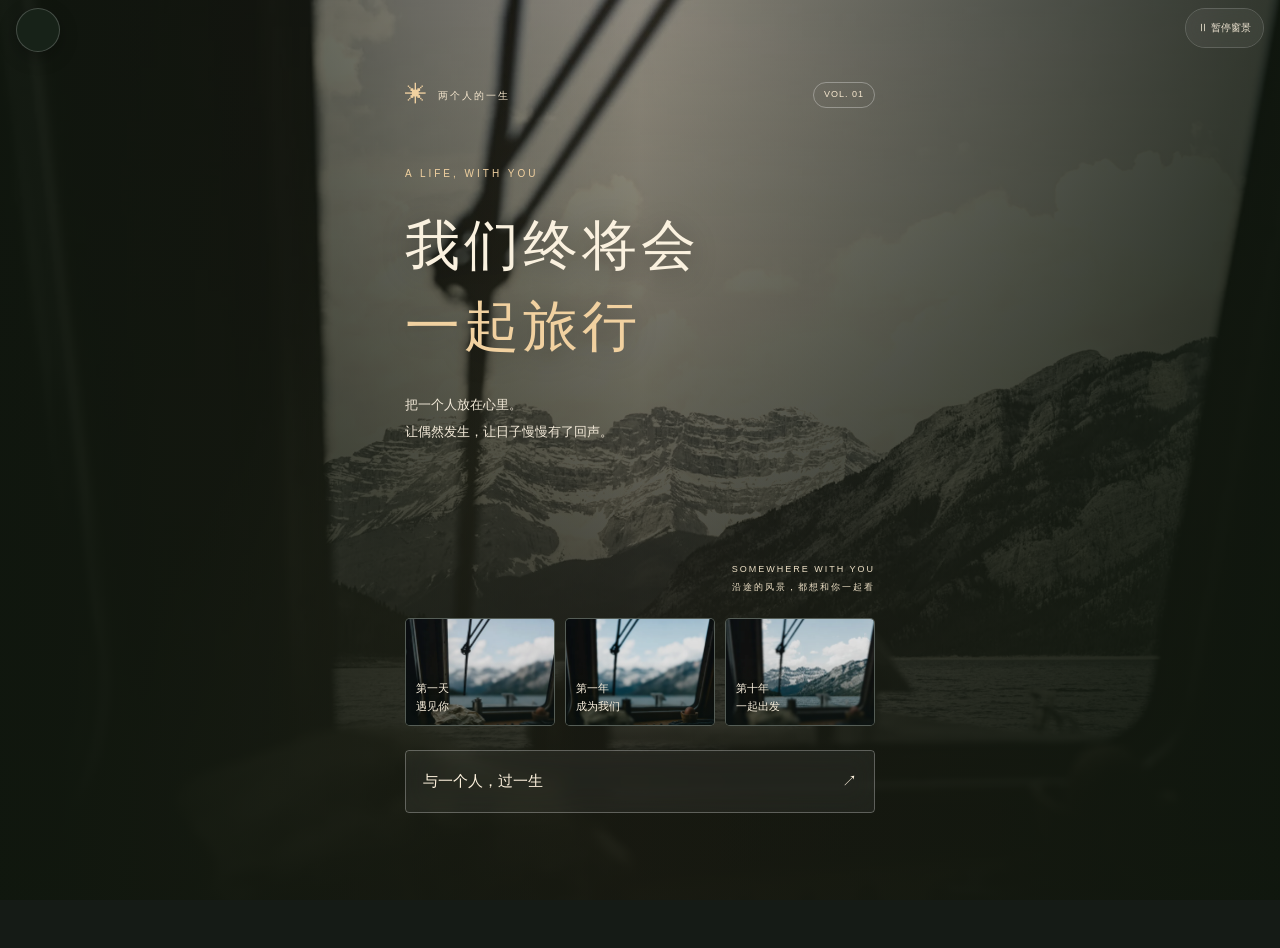
==== commit 419b11a6: "Show the NetEase player as a small circular cover with play overlay. Remove the large panel and ♪ to" ====
--- a/mobile-preview-app.html
+++ b/mobile-preview-app.html
@@ -76,7 +76,7 @@
 .letter-foot i{font-size:1.8cqw}.letter-foot span{font-size:1.6cqw;letter-spacing:.25cqw;margin-left:auto;float:none}
 </style><link rel="stylesheet" href="frosted-surfaces.css"><link rel="stylesheet" href="opening-title.css">
 <link rel="stylesheet" href="music-player.css">
-</head><body><div class="cinema-bg" aria-hidden="true"><img fetchpriority="high" src="img/ee888b87ab8e.webp" alt=""><div class="cinema-glow"></div></div><button class="motion-control" id="cinema-motion" aria-pressed="false">Ⅱ 暂停窗景</button><div class="music-dock" id="music-dock"><div class="music-panel" id="music-panel" aria-hidden="true"><div class="music-frame-wrap" id="music-frame-wrap"></div></div><button type="button" class="music-btn" id="music-btn" aria-label="背景音乐，许飞《我们终究会牵手旅行》" aria-expanded="false" aria-controls="music-panel"><span aria-hidden="true">♪</span></button></div><main id="app"></main><dialog id="memories"><div class="dialog-head"><span>我们的回忆抽屉</span><button id="close" aria-label="关闭回忆">✕</button></div><div id="memory-list"></div></dialog><script>const EVENTS=[{"id":0,"title":"借一个别人的身份","body":"咖啡喝了一半，你们忽然玩起假装打电话的游戏。对方把手放在耳边：你今天见的那个人，怎么样？问完，先低头笑了。","kind":"date","item":"一张咖啡店收据","choices":["假装向朋友承认心动","反问对方今天的感觉","放下假电话，直接说今天很开心"],"timing":{"min":0,"max":11},"memories":["我借着那个假装打给朋友的电话，承认了心动。","我把问题轻轻递回去，想听听你今天的感觉。","我放下那个假电话，直接告诉你今天很开心。借来的身份终于可以还回去。"]},{"id":1,"title":"在最高处慢下来","body":"摩天轮轻轻晃了一下。你抓住扶手，对方把手摊在你旁边，没碰你。窗外的灯一盏盏亮起来。","kind":"date","item":"摩天轮票根","choices":["把手放过去","指给对方看远处的灯","坦白自己有点怕高"],"timing":{"min":0,"max":11},"memories":["我把手放了过去。高处的那一刻，有了可以握住的东西。","我指给你看远处的灯，把窗外的一点明亮分给你。","我坦白自己有点怕高，让你看见镇定以外的我。"]},{"id":2,"title":"你记得的比我还多","body":"搬书时一本旧笔记掉下来。里面记着你初次见面点错的饮料，连你当时给自己找的借口都写了。","kind":"memory","item":"旧笔记","choices":["念出来逗逗对方","在旁边补上自己的版本","问那时为什么想把这件事记下来"],"timing":{"min":12,"max":120},"memories":["我把那几行字念出来逗你，连当时的借口都没有略过。","我在旁边补上自己的版本，让同一天有了两份记忆。","我问你当时为什么想记下这件小事，想听见笔迹背后的那一天。"]},{"id":3,"title":"不太熟练的一首歌","body":"对方坐在床沿，弹了三次同一段和弦。你问在练什么。对方把手机扣住，说：先不要笑，我想给你听。","kind":"home","item":"一段录音","choices":["安静听到最后","跟着轻轻打拍子","问能不能从头教我一小段"],"timing":{"min":1,"max":120},"memories":["我安静听到了最后，把这首还不熟练的歌记在心里。","我跟着轻轻打拍子，让那段和弦有了伴。","我请你从头教我一小段，让不太熟练的旋律有了两个人的练习。"]},{"id":4,"title":"走到旅馆的那段路","body":"晚饭后你们没叫车。走过一段很长的坡，对方问：如果那年没有遇见，我们现在会在做什么？","kind":"journey","item":"手绘散步路线","choices":["说一个离谱的平行人生","说说相遇后改变的事","停下来看看此刻的街景"],"timing":{"min":12,"max":120},"memories":["我说起一个离谱的平行人生，暂时把平常的自己放在一旁。","我说起遇见你以后改变的小事，才发现已经有不少。","我停下来和你看看此刻的街景，把假设里的远方暂时放回今天。"]},{"id":5,"title":"来自很久以后的便条","body":"争执后，餐桌上多了一张纸：未来的我们托我问一下，今天还能一起吃晚饭吗？落款画了两张皱巴巴的脸。","kind":"repair","item":"未来的便条","choices":["画两碗面回复","写下自己还需要一点时间","先把饭摆好，再当面回应"],"timing":{"min":6,"max":120},"memories":["我画了两碗面作答，给那张便条添上一顿两个人的饭。","我写下自己还需要一点时间，把迟疑也留在纸上。","我先把饭摆好，想当面回应那张便条。未来的我们，先从今天坐下来吃饭开始。"]},{"id":6,"title":"你怎么这么幼稚","body":"街角有个会回声的洞。对方一本正经地说它会回答问题，你刚靠近，就听见另一端传来一句：晚饭想吃什么？","kind":"date","item":"一张模糊的笑脸照","choices":["认真向回声点菜","绕到另一头抓个现行","换我到另一头出一道问题"],"timing":{"min":1,"max":120},"memories":["我认真向回声点了菜，陪你把幼稚进行到底。","我绕到另一头，想把那个偷偷逗我的人抓个现行。","我换到回声的另一头，也给你出了一道问题，认真接过这个幼稚的游戏。"]},{"id":7,"title":"这张照片只给你","body":"你在旅行中睡得东倒西歪。对方把拍到的照片递给你，问：留下还是删掉？照片里还有一只替你扶住帽檐的手。","kind":"journey","item":"一张私藏照片","choices":["留下，存在自己的相册","删掉这张，再一起拍一张","先收起来，等旅行结束再决定"],"timing":{"min":1,"max":120},"memories":["我留下那张照片，收进自己的相册。它不必给别人看。","我删掉了那一张，和你重新拍了一张属于此刻的照片。","我请你先收起照片，等旅行结束再一起看。此刻还不必替回忆下结论。"]},{"id":8,"title":"先别揉眼睛","body":"站台一阵风，你的眼睛进了灰。旁边的人递来一包未拆的纸巾，问要不要帮你看看。列车还要七分钟才来。","kind":"encounter","item":"一包纸巾","choices":["接过纸巾并道谢","请对方帮忙挡一下风","自己处理，请对方提醒我列车到站"],"timing":{"min":0,"max":0.1,"start":"new"},"memories":["我接过纸巾，认真道了谢。","我请你替我挡一挡风，把这点小麻烦交给了你。","我自己处理眼里的灰，也请你提醒列车到站。那七分钟有了一点小小的照应。"]},{"id":9,"title":"肩膀上很轻的一下","body":"分别时你们正想说什么，广播突然响了。对方轻轻碰了碰你的肩，手停了一秒。你回过头，对方还站着。","kind":"distance","item":"一张车票","choices":["走回去把话说完","挥手后发一条消息","停在原地，等对方把话说完"],"timing":{"min":0,"max":11},"memories":["我又走回去，把没有说完的话说完。","挥过手以后，我还是发去了一条消息。","我停在原地等你把话说完，没有让广播替我们结束告别。"]},{"id":10,"title":"只有两个读者的故事","body":"你在备忘录写下一个故事开头。晚些时候，对方接了一段，还把你最讨厌的蔬菜写成了反派。","kind":"dream","item":"共同写的故事","choices":["继续写下一段","给反派画一个头像","给故事里的两个人写一段对话"],"timing":{"min":1,"max":120},"memories":["我接着写下一段，让这个只有两个读者的故事继续。","我给反派画了头像，也在故事里留下自己的笔迹。","我给故事里的人写了一段对话，把想象也变成能来回回应的东西。"]},{"id":11,"title":"给未来埋一封信","body":"整理杂物时空出一个饼干盒。对方问，要不要各写一件现在还不敢说的心愿，过几年再打开？","kind":"home","item":"饼干盒时间胶囊","choices":["写下共同生活的愿望","写下一个自己的小梦想","写下此刻最想感谢对方的事"],"timing":{"min":6,"max":120},"memories":["我写下共同生活的愿望，把它交给还没到来的日子。","我写下自己的一个小梦想，留给未来的我们读。","我写下此刻最想感谢你的事，把今天的心意留给几年后的我们。"]},{"id":12,"title":"原来你会唱这首","body":"陌生城市的卡拉OK里，你以为对方会选一首很安静的歌。前奏响起，对方忽然站上小台阶，认真唱得跑了调。","kind":"journey","item":"点歌单","choices":["跟着一起跑调","笑着录下这段声音","点一首两个人都不熟的歌"],"timing":{"min":1,"max":120},"memories":["我也跟着唱，连跑调都没有避开。","我笑着录下那段声音，给以后留一点可以重听的快乐。","我点了一首两个人都不熟的歌，想和你一起从第一句慢慢找。"]},{"id":13,"title":"还有一句没说完","body":"出租车刚停稳，你发现对方隔着人群朝你走回来。对方站定，先喘了一口气：刚才走得太急了。","kind":"distance","item":"一次补上的告别","choices":["给对方一个拥抱","问刚才想说什么","说出自己刚才没来得及说的话"],"timing":{"min":0,"max":11},"memories":["我给了你一个拥抱，让那句没说完的话暂时停在这里。","我问起你刚才想说什么，不想漏掉那半句话。","我说出刚才没来得及说的话，让这次折返有了我的那一半。"]},{"id":14,"title":"第一次合上拍子","body":"路边琴行允许试琴。你按了几个音，对方跟着敲起桌沿。一开始总错开，第三次却突然合上了。你们同时看向彼此。","kind":"date","item":"一小段旋律","choices":["再一起试一次","把刚才的节奏录下来","交换角色，让对方弹我来打拍子"],"timing":{"min":0,"max":11},"memories":["我和你又试了一次，慢慢找同一个拍子。","我录下刚才的节奏，留住这一次合拍。","我和你交换了位置，试着从你的那一边找到同一个拍子。"]},{"id":15,"title":"空出来的那一角","body":"你随口说过想重新画画。一天回家，窗边多了腾空的小桌，旁边放着你很久没用的笔。对方问：这个光线可以吗？","kind":"dream","item":"窗边小桌","choices":["坐下画今天的窗景","请对方也搬把椅子来","先把想画的东西摆到桌上"],"timing":{"min":6,"max":120,"needs":"home"},"memories":["我坐下来画今天的窗景，让空着的那一角有了用途。","我请你也搬把椅子过来，窗边便不只是我的位置。","我先把想画的东西摆到桌上，让那个为我腾出的角落开始有自己的日常。"]},{"id":16,"title":"你的夜晚我的早晨","body":"你端着早餐，对方那边已经关了大灯。视频里只有一盏床头灯亮着。你说今天没什么特别的，对方说那就听你吃完。","kind":"distance","item":"一张视频截图","choices":["讲一件今天的小事","陪对方安静待一会儿","给对方看看窗外的早晨"],"timing":{"min":1,"max":120,"needs":"distance"},"memories":["我讲了一件今天的小事，把自己这边的日子递给你。","我陪你安静待了一会儿，没有急着填满沉默。","我把窗外的早晨给你看，让你那边的夜里也有一点我这里的光。"]},{"id":17,"title":"回家以后可以哭","body":"你见了一位很久不见的旧友，回家时心里很乱。对方没有追问，只把沙发上的毯子掀开，给你留出一半。","kind":"repair","item":"沙发上的毯子","choices":["靠过去慢慢讲","说想先安静一会儿","请对方陪我下楼走一小段"],"timing":{"min":6,"max":120,"needs":"home"},"memories":["我靠过去，慢慢讲起心里的事。","我说想先安静一会儿，把说不出口的部分留到以后。","我请你陪我下楼走一小段，想在说话之前先把呼吸慢下来。"]},{"id":18,"title":"临时搭档","body":"小店把你们误认成报名参加游戏的搭档。你刚要解释，对方已经举起号码牌，又转头等你的意思。","kind":"encounter","item":"临时号码牌","choices":["一起试试这个小游戏","笑着说明情况再聊几句","先问清游戏规则再决定"],"timing":{"min":0,"max":0.1,"start":"new"},"memories":["我和你试了试那个小游戏，先做了一回临时搭档。","我笑着说明情况，又和你多聊了几句。","我先问清游戏的规则，再决定怎样和你搭档，没有急着答应，也没有急着走开。"]},{"id":19,"title":"打给以前的自己","body":"你们经过一座废弃电话亭。对方拿起听筒，假装给年轻的自己打电话：不用着急，你后来会遇到一个很有意思的人。","kind":"memory","item":"电话亭合影","choices":["接过听筒继续说","问对方以前最担心什么","给未来的自己也留一句话"],"timing":{"min":36,"max":120},"memories":["我接过听筒，把想说给从前自己的话接了下去。","我问起你从前最担心什么，想认识那时的你。","我也给未来的自己留了一句话，让这座电话亭同时接通从前和以后。"]},{"id":20,"title":"新年的零点差一点","body":"朋友们倒数时，你们碰巧站在一起。零点的欢呼盖过了对方一句话。你只看见对方说完后有点不好意思。","kind":"date","item":"一张新年合照","choices":["请对方再说一遍","先祝对方新年快乐","问刚才那句话能不能留给我单独听"],"timing":{"min":0,"max":11},"memories":["我请你再说一遍，不想让那句话被零点的热闹盖过去。","我先祝你新年快乐，把第一句祝福交给你。","我问你那句话能不能单独再讲给我听，不想让它只属于倒数的人群。"]},{"id":21,"title":"喜欢是说得出细节","body":"对方说喜欢你把热杯子捧在两只手里，也喜欢你看见小狗就走慢。你有点意外，这些事你自己都没注意过。","kind":"date","item":"一封具体的告白","choices":["告诉对方你注意到的习惯","问还有什么被悄悄记住了","也说一个自己不太容易被注意的习惯"],"timing":{"min":0,"max":11},"memories":["我说起自己留意到的习惯，喜欢终于有了具体的样子。","我问你还有什么悄悄记住的事，想听完那些小细节。","我说起另一个不太容易被看见的习惯，主动把认识我的路再打开一点。"]},{"id":22,"title":"深夜长一点的消息","body":"聊天框里第一次出现很长一段话。对方说起家里一位重要的人，末尾又补了一句：太晚了，你明天回也可以。","kind":"encounter","item":"一段夜间消息","choices":["现在认真回复","先说收到，明早好好聊","问现在是否方便打个短电话"],"timing":{"min":0,"max":0.1,"start":"new"},"memories":["我在那个深夜认真回了消息，没有把回应留到明天。","我先告诉你收到了，约好明早再好好聊。","我问你现在是否方便打个短电话，想听听那些文字说出来时的声音。"]},{"id":23,"title":"先听见熟悉的名字","body":"约见的公园里，你还在找人，先听见有人叫聊天里那只小狗的昵称。你顺着声音看过去，对方也正在找你。","kind":"encounter","item":"初见公园的小叶子","choices":["主动挥挥手","先向小狗打个招呼","先发消息告诉对方自己的位置"],"timing":{"min":0,"max":0.1,"start":"new"},"memories":["我主动挥了挥手，让你看见我。","我先和小狗打了招呼，再走进这次相遇。","我先把位置发给你，让两个人的寻找少绕一点路。"]},{"id":24,"title":"记住一个声音","body":"社区分享会上，有人讲起第一次独自搬家的经历。没有漂亮结尾，只有凌晨装反的柜门。你听着笑了，对方正好看见。","kind":"encounter","item":"分享会小票","choices":["散场后聊聊自己的搬家","请教柜门后来怎么装好的","分享自己第一次独立做成的小事"],"timing":{"min":0,"max":0.1,"start":"new"},"memories":["散场以后，我聊起自己的搬家，接住了刚才的话题。","我问起那扇柜门后来怎样装好，想把这个小故事听完。","我说起第一次独立做成的小事，让那段搬家的故事接到自己的生活里。"]},{"id":25,"title":"为一个背包折回来","body":"观景台快关门了。你返回取遗落的包，发现刚才聊过天的人替你守着。对方说：还好，你回来了。","kind":"encounter","item":"观景台门票","choices":["邀请一起下楼","认真道谢并交换联系方式","问对方有没有落下东西，一起再检查一次"],"timing":{"min":0,"max":0.1,"start":"new"},"memories":["我邀请你一起下楼，把相处的时间再延长一点。","我认真道谢，和你交换了联系方式。","我也问你有没有落下东西，陪你再检查一次，不想只有自己被照顾。"]},{"id":26,"title":"聚会之后的小花园","body":"和对方的朋友吃过饭，你们绕进一处安静花园。对方问刚才有没有不自在，还学了一遍朋友夸张的笑声。","kind":"date","item":"花园门口的照片","choices":["说说刚才最喜欢的瞬间","坦白一个有点拘谨的地方","请对方说说自己刚才的感受"],"timing":{"min":0,"max":11},"memories":["我说起刚才最喜欢的瞬间，让聚会的余温多停了一会儿。","我坦白了自己有些拘谨的地方，没有装作游刃有余。","我请你也说说刚才的感受，让聚会后的交谈不只是关于我。"]},{"id":27,"title":"随手画的东西长大了","body":"纪念日蛋糕上有一只歪歪扭扭的小鸟。旁边放着对方练习时的草稿，最初画错的那条腿也被留在了蛋糕上。","kind":"memory","item":"小鸟蛋糕装饰","choices":["找出当年的原画","给这只鸟补上下一段故事","给今年的小鸟添一个新细节"],"timing":{"min":12,"max":120},"memories":["我找出当年的原画，重新看那个最初的念头。","我替那只鸟补上下一段故事，让它继续往前飞。","我替今年的小鸟添了一个新细节，让纪念日也留着现在的笔迹。"]},{"id":28,"title":"一座装在玻璃里的小城","body":"对方送来一个小小的雪景球。你摇了一下，里面的雪慢慢落下。对方说它很像你提过的那个冬天。","kind":"date","item":"雪景球","choices":["讲讲那个冬天","约定真的去看一次雪","把雪景球放到一起能看见的地方"],"timing":{"min":1,"max":120},"memories":["我讲起那个冬天，把玻璃里的小城接回自己的记忆。","我和你约定，真的去看一次雪。","我把雪景球放到我们都能看见的地方，让那个冬天在日常里停一停。"]},{"id":29,"title":"每天经过的窗口","body":"在你每天工作的窗口，对方递进来的不是取件单，而是一张手写邀请：下班以后，愿意和我商量一个家吗？","kind":"home","item":"窗口里的邀请","choices":["下班一起认真谈谈","约个不匆忙的周末再谈","先写下对家的期待，再约时间交换"],"timing":{"min":6,"max":120},"memories":["我约你下班后认真谈谈，让话有一段完整的时间。","我约了一个不匆忙的周末，把重要的话留给从容的时候。","我先写下自己对家的期待，约你找个完整的时间交换，不让重要的愿望匆忙经过窗口。"]},{"id":30,"title":"到了你熟悉的地方","body":"你们路过对方长大的街区。平时话不多的人，忽然能讲出每一家小店的旧名字，还知道哪一段路会开花。","kind":"journey","item":"故乡街道地图","choices":["请对方带路走慢一点","选一家老店坐下来听","问哪里是对方最想再去一次的地方"],"timing":{"min":1,"max":120},"memories":["我请你带路，也请你走慢一点，让我看看你熟悉的地方。","我选了家老店坐下来，准备慢慢听你讲。","我问你最想再去哪个地方，想让这次同行也回应你的惦记。"]},{"id":31,"title":"出发前说清楚","body":"行李都收好了，你们却还没决定接下来住在哪座城。对方坐到箱子旁边，说：这次别各自猜了。","kind":"repair","item":"共同生活计划","choices":["把自己的顾虑说出来","先听对方想怎么生活","先定一个试住期限，不急着永久决定"],"timing":{"min":6,"max":120},"memories":["我说出自己的顾虑，把行李以外的事情也摊开来。","我先听你想怎样生活，没有急着替两个人作答。","我提议先定一段试住时间，让两个人有机会亲自看看再决定。"]},{"id":32,"title":"一双手套两个口袋","body":"小摊只剩最后一副你们都喜欢的手套。对方开玩笑说一人一只算了。最后真的各揣一只，边走边笑。","kind":"encounter","item":"半副手套","choices":["约下次交换着戴","请对方喝杯热饮暖手","各买别的款式，把喜欢的这一副留在记忆里"],"timing":{"min":0,"max":0.1,"start":"new"},"memories":["我约好下次交换着戴，让一双手套有了轮流的用法。","我请你喝杯热饮，想让空着的那只手也暖起来。","我提议各自选别的款式，那副都喜欢的手套可以先留在今天的笑里。"]},{"id":33,"title":"另一只回来了","body":"你把旧手套放在桌上晾干，旁边不知何时多了另一只。对方从厨房探头：凑齐了，冬天可以出门了。","kind":"memory","item":"重新凑齐的手套","choices":["提议去散步","把两只并排拍下来","把这一对手套收在同一个地方"],"timing":{"min":12,"max":120,"prior":32,"gap":6},"memories":["我提议去散步，让这一天再多一段并肩的路。","我把两只并排拍下来，留下重新凑成一对的样子。","我把两只手套收在一起，让下次出门不必再找另一只。"]},{"id":34,"title":"先看见你怎么待别人","body":"餐厅里一个小孩打翻了水。邻桌的人先扶住杯子，又把自己的纸巾递过去。后来你们在门口一起等雨停。","kind":"encounter","item":"餐厅便签","choices":["聊聊这场突然的雨","问对方常来这家店吗","把自己多带的纸巾也递过去"],"timing":{"min":0,"max":0.1,"start":"new"},"memories":["我聊起这场突然的雨，给初次的交谈找了一个开头。","我问你是不是常来这家店，想从这里认识你。","我把多带的纸巾也递过去，让这场突然的雨里多一点能做的小事。"]},{"id":35,"title":"去你想去的地方","body":"对方一直想去海边写生，终于安排了一个短假。你收到一张画到一半的海，又收到一句：旁边还有个空位置。","kind":"journey","item":"半张海景画","choices":["去陪对方几天","送去一段声音陪着画","问能不能为那幅画留一个共同的题目"],"timing":{"min":6,"max":120},"memories":["我去陪你住了几天，让远方暂时近一点。","我送去一段声音，陪着你画画。","我问能不能一起给那幅画起个名字，先用一个题目坐到你身旁。"]},{"id":36,"title":"陌生城市的一条岔路","body":"地图建议走大路，巷子里却飘出面包香。对方停在路口看你：要不要暂时不按计划？","kind":"journey","item":"面包纸袋","choices":["一起拐进小巷","先买面包再按原路走","记下小巷的位置，约另一天专程来"],"timing":{"min":1,"max":120},"memories":["我和你拐进小巷，让陌生的城市多出一条我们的路。","我先买了面包，再和你沿原路走。","我记下小巷的位置，约你另一天专程来，不让面包香只成为路上的一次错过。"]},{"id":37,"title":"理想清单之外","body":"你整理旧手机，翻出以前写的理想伴侣清单。眼前的人和上面不太一样，却正记得替你把水放凉。","kind":"memory","item":"旧手机里的清单","choices":["把这件事讲给对方听","重新写下现在重视的事","把旧清单收好，暂时不改写它"],"timing":{"min":6,"max":120},"memories":["我把这件事讲给你听，让你知道我如今在意什么。","我重新写下现在重视的事，把旧清单留在了过去。","我收好那份旧清单，让从前的想象和眼前的你各有自己的位置。"]},{"id":38,"title":"给你留了一个枕头","body":"客厅被搭成一个小帐篷，顶上贴着纸星星。对方从里面探出头，把多出来的枕头往旁边拍了拍。","kind":"home","item":"纸星星","choices":["钻进去一起躺着","去拿两杯热饮回来","给帐篷添一盏小灯"],"timing":{"min":6,"max":120,"needs":"home"},"memories":["我钻进去和你一起躺着，收下那个为我留出的枕头。","我去拿了两杯热饮回来，给这片小天地添一点暖。","我给小帐篷添了一盏灯，让客厅里这个临时的家亮起来。"]},{"id":39,"title":"在货架之间猜音乐","body":"旧唱片店里，对方拿起一张封套哼起前奏。你没猜中，对方换了一种更夸张的唱法，自己先笑得接不上气。","kind":"date","item":"唱片店收据","choices":["接着猜下一首","选一首让对方猜","请对方讲讲为什么喜欢这张唱片"],"timing":{"min":0,"max":120},"memories":["我接着猜下一首，舍不得让这个小游戏结束。","我选了一首让你猜，把出题的机会接过来。","我请你讲讲为什么喜欢这张唱片，想在前奏之外听到你的故事。"]},{"id":40,"title":"绕一点路才还给你","body":"你们约好用三张小纸条安排一次寻宝。最后的目的地是你常去的面馆，对方正替你占着靠窗的位置。","kind":"date","item":"三张寻宝纸条","choices":["照着线索慢慢找","一路发语音汇报进度","在找到的纸条背面留一句回应"],"timing":{"min":1,"max":120},"memories":["我照着线索慢慢找，让绕远的路也有了意思。","我一路发语音，把寻找的进度都讲给你听。","我在找到的纸条背面留下回应，让寻找的路也带着我的字迹。"]},{"id":41,"title":"这次不躲在文字后面","body":"你写了一条邀请，删掉又重写。对方刚好经过，你把手机收起来。机会只是一句很普通的：周末有空吗？","kind":"encounter","item":"第一次邀请","choices":["当面把邀请说出来","整理好以后发出去","坦白自己刚才一直在犹豫怎么开口"],"timing":{"min":0,"max":0.1,"start":"new"},"memories":["我当面说出了邀请，没有再躲到文字后面。","我整理好想说的话，终于把消息发了出去。","我坦白自己刚才一直在想怎样开口，把那点笨拙也交给了你。"]},{"id":42,"title":"不太熟悉的舞步","body":"小广场有人跳舞。对方问要不要试一下，你说不会。对方把脚往旁边挪：正好，我也只会这一步。","kind":"date","item":"广场上的短视频","choices":["跟着试一步","先坐旁边一起看","请对方先示范，我帮忙数拍子"],"timing":{"min":0,"max":120},"memories":["我跟着试了一步，把生疏也带进了音乐里。","我和你先坐在旁边看。不必立刻学会，先并肩待着也很好。","我请你先示范，自己在旁边数拍子，用另一种方式走进这支舞。"]},{"id":43,"title":"第二次说起同一件事","body":"上次谈未来时，你们不欢而散。今天对方带来一张重新画过的计划表，里面多了你说过的重要事情。","kind":"repair","item":"改过的计划表","choices":["一起继续修改","先肯定被认真听见的部分","先选一件能落实的小事试着改变"],"timing":{"min":6,"max":120},"memories":["我和你继续修改，让第二次谈起这件事有了新的进展。","我先说起那些被认真听见的部分，让你知道我有留意。","我先和你选一件能做到的小事，想让重新画过的计划从行动里开始。"]},{"id":44,"title":"原来你没有离开","body":"你误以为对方已经接受异地工作，几天都不敢问。晚饭时对方拿出两份方案：还没定，我想听听你的。","kind":"repair","item":"两份工作方案","choices":["坦白这几天的误会","逐项讨论两个方案","先确认什么时候必须作决定"],"timing":{"min":6,"max":120},"memories":["我坦白这几天的误会，不再让猜测替自己说话。","我和你逐项讨论两个方案，把分歧一件件摊开。","我先问清决定的期限，想给讨论留足时间，也不让误会继续拖着。"]},{"id":45,"title":"替你接来想见的人","body":"你身体不舒服，又有点想家。对方问清你的意思，去接了一位你想见的亲人，回来时还带着熟悉味道的粥。","kind":"home","item":"一只保温饭盒","choices":["一起吃一点热粥","让对方也坐下休息","问对方今天有没有好好吃饭"],"timing":{"min":6,"max":120},"memories":["我和你一起吃了点热粥，先照顾眼前这顿饭。","我让你也坐下来歇歇，不想只被你照顾。","我问你今天有没有好好吃饭，在被照顾的时候也想看见你的需要。"]},{"id":46,"title":"半夜一起收拾水渍","body":"洗衣机排水管松了。你们半夜赤脚站在毛巾上，一个拧管子，一个递盆。处理完，谁也忍不住笑了。","kind":"home","item":"两双湿拖鞋","choices":["分工把地擦干","先递条干毛巾给对方","先暂停洗衣，商量明天怎么处理"],"timing":{"min":6,"max":120,"needs":"home"},"memories":["我和你分工擦干地上的水，收拾这个意外的夜晚。","我先递给你一条干毛巾，把地上的事放慢了一步。","我先停下洗衣，和你商量明天再处理剩下的事，不想把疲惫硬撑成能干。"]},{"id":47,"title":"回来是我的选择","body":"独自在另一座城生活一阵后，你再次来到熟悉的门口。这一次你有了自己的工作和计划，对方开门时没有催你做决定。","kind":"distance","item":"一把旧钥匙","choices":["说说这段时间的变化","邀请对方出去走走","约定先见几次，再讨论以后怎么相处"],"timing":{"min":6,"max":120,"needs":"distance"},"memories":["我说起这段时间的变化，重新把自己介绍给你。","我邀请你出去走走，给这次重逢留一段路。","我约你先慢慢见几次，不让一次回来就替以后作完所有决定。"]},{"id":48,"title":"写在你手边的话","body":"朋友聚会很热闹。你谈起一件在意的事，对方没插嘴，只把餐巾纸推过来，上面写着：我听见了，回去我们慢慢聊。","kind":"date","item":"一张餐巾纸","choices":["在纸上写下回应","轻轻碰一下对方的手","把纸条收好，约好散场后再聊"],"timing":{"min":0,"max":11},"memories":["我在纸上写下回应，让你的话旁边有了我的笔迹。","我轻轻碰了碰你的手，把回应留在那个小动作里。","我收好那张纸条，约你散场后继续聊，让被听见的那句话有一个下文。"]},{"id":49,"title":"终于看见你工作的地方","body":"第一次去对方的工作室，你认出视频里常出现的那扇窗。对方把第二把椅子拖过来，说这个位置下午有阳光。","kind":"home","item":"工作室窗景","choices":["坐下陪一会儿","请对方介绍正在做的东西","问下次能不能带自己的东西来一起忙"],"timing":{"min":1,"max":120},"memories":["我坐下来陪了一会儿，看你在熟悉的地方忙碌。","我请你介绍正在做的东西，想听懂你的日常。","我问下次能不能带自己的事来做，想和你试试各自忙碌也坐在一起的日子。"]},{"id":50,"title":"把窗边留给你","body":"入住小旅馆时，你多看了两眼窗外。对方注意到了，和你商量把两把椅子挪过去，早餐就在那里吃。","kind":"journey","item":"窗边早餐照片","choices":["一起搬椅子","先去买明早的面包","先拍下窗外，留作这次入住的第一张照片"],"timing":{"min":1,"max":120},"memories":["我和你一起搬椅子，把窗边的位置安顿下来。","我先去买明早的面包，让明天从一顿早餐开始。","我先拍下窗外，让这段旅程从我们都多看了一眼的风景开始。"]},{"id":51,"title":"又是这扇窗","body":"许多年后，你们住回那家小旅馆。窗框换了颜色，远处的山还在。对方站到旧照片里的位置，等你按快门。","kind":"memory","item":"两张相隔多年的照片","choices":["照着旧姿势再拍一次","拍下现在自然的样子","拍下窗框和山，留下这些年的变化"],"timing":{"min":60,"max":120,"prior":50,"gap":48},"memories":["我照着旧姿势又拍了一次，留给两张照片慢慢对照。","我拍下此刻自然的样子，让今天拥有自己的模样。","我把窗框和山一起拍下，想记住变化的部分，也记住还在的部分。"]},{"id":52,"title":"空房子里的想象","body":"看房结束，你们站在还没有家具的客厅。对方用脚尖比画：这里够不够你放一张写字桌？","kind":"home","item":"第一张房间草图","choices":["也替对方留一个角落","先讨论各自最需要的空间","量一下空间，再各画一份布置"],"timing":{"min":6,"max":120},"memories":["我也替你留了一个角落，让空房子装得下两个人。","我先和你讨论各自最需要的空间，把彼此都放进打算里。","我先量了量空房间，约你各画一份布置，让两种生活都能被看见。"]},{"id":53,"title":"回到自己选的生活","body":"你从老家回到共同生活的城市。对方在出口接过一件行李，没有问什么时候彻底定下来，只问今天想先回家还是吃饭。","kind":"distance","item":"到站的小票","choices":["先回家休息","找个安静地方一起吃饭","先讲讲这次回家的感受"],"timing":{"min":6,"max":120,"needs":"home"},"memories":["我先回家休息，把自己安放回熟悉的生活。","我找了个安静的地方和你吃饭，慢慢回到日常。","我先讲起这次回家的感受，让行李之外的东西也有地方放下。"]},{"id":54,"title":"突然下雨的阳台","body":"雨毫无预兆地下大了。你们同时冲向阳台，一人抱回床单，一人抢救花盆，最后站在门口检查彼此湿了多少。","kind":"home","item":"被救回的小花盆","choices":["先帮对方擦干头发","把抢救清单念成笑话","先换下湿衣服，剩下的待会一起收拾"],"timing":{"min":6,"max":120,"needs":"home"},"memories":["我先帮你擦干头发，再顾阳台上的忙乱。","我把抢救清单念成了笑话，让这场雨多了一点好笑的记忆。","我先换下湿衣服，约你待会儿一起收拾，照顾好人再照顾阳台。"]},{"id":55,"title":"谢谢你一直认真听","body":"对方要去外地参加一个重要机会。你送到车站才想起，有句话一直没说：以前那些很不成熟的想法，你都认真听过。","kind":"distance","item":"一封出发前的信","choices":["现在当面说出来","写下来让对方路上看","问对方临行前最需要哪一种支持"],"timing":{"min":6,"max":120,"needs":"distance"},"memories":["我当面说出感谢，不再留着等更合适的时候。","我把感谢写下来，让你能在路上慢慢看。","我问你临行前最需要什么，想让感谢也变成此刻能做的一件事。"]},{"id":56,"title":"教我怎样看懂它","body":"对方喜欢的诗集你总读不进去。今天你翻到一页，问为什么喜欢这一首。对方先问你读到了什么，没有急着讲答案。","kind":"dream","item":"折角的诗页","choices":["说说自己的真实感受","请对方读给你听","把读不懂的那一行指给对方看"],"timing":{"min":0,"max":120},"memories":["我说出自己的真实感受，没有假装都能看懂。","我请你读给我听，想借你的声音靠近它。","我把读不懂的那一行指给你看，不假装明白，也不急着放弃。"]},{"id":57,"title":"信里只有很小的事","body":"这次出差没有特别的见闻。对方发来的消息却写了路边树开花、便利店换了招牌，还有家里植物新长的一片叶子。","kind":"distance","item":"一封日常来信","choices":["回报自己这边的小事","约定今晚一起看月亮","把这封日常消息存成一页记录"],"timing":{"min":6,"max":120,"needs":"distance"},"memories":["我也讲起自己这边的小事，让信里的日常有了来回。","我和你约好今晚看月亮，让两边的夜晚有一点相同。","我把这封没有大事的消息存下来，让远方普通的一天也有一页位置。"]},{"id":58,"title":"只有我们知道的缩写","body":"你们给旧旅行箱贴了一张手写贴纸，上面是一个外人看不懂的缩写。路上每次认行李，你都会先看到它。","kind":"journey","item":"缩写行李贴","choices":["为缩写编个好笑的解释","把真正含义记进日记","给贴纸拍照，记下第一次带它出发的日子"],"timing":{"min":12,"max":120},"memories":["我替那个缩写编了个好笑的解释，留作我们自己的玩笑。","我把真正的含义记进日记，不让时间把它弄丢。","我拍下那张贴纸，记住它第一次陪我们出发的日子。"]},{"id":59,"title":"先坐下来再说","body":"久别后，你们在花园碰面。准备好的话忽然都忘了。对方擦掉椅子上的落叶，拍拍旁边的位置。","kind":"distance","item":"花园长椅照片","choices":["坐下慢慢聊","先一起看看周围的变化","先说自己现在最想说的一句话"],"timing":{"min":6,"max":120,"needs":"distance"},"memories":["我坐下来慢慢聊，给重逢留一点耐心。","我先和你看看周围的变化，再慢慢说到我们。","我先说出此刻最想说的一句话，不再从忘掉的准备里寻找开头。"]},{"id":60,"title":"风从两个人之间经过","body":"海边观景台的风很大。你站在栏杆内，对方伸手替你按住快飞走的帽子，另一只手等着你来牵。","kind":"journey","item":"被风吹乱的合影","choices":["牵住那只手","站近一点一起看海","把帽子收好，和对方听一会儿海风"],"timing":{"min":0,"max":120},"memories":["我牵住了那只手，让风从别的地方经过。","我站近了一点，和你一起看海。","我把帽子收好，和你听了一会儿风，把靠近留在安静里。"]},{"id":61,"title":"去你熟悉的小聚会","body":"你跟对方来到一间有现场音乐的小馆。这里没有正式舞池，几个人挪开凳子就跳起来。对方抬抬眉，等你一起。","kind":"date","item":"小馆的桌号牌","choices":["一起加入他们","在桌边轻轻跟着节奏","请对方介绍这里常听的音乐"],"timing":{"min":0,"max":120},"memories":["我和你一起加入他们，试着走进你熟悉的热闹。","我在桌边轻轻跟着节奏，用自己的方式待在这里。","我请你介绍这里常听的音乐，想先从声音认识你的这处日常。"]},{"id":62,"title":"终于修好那扇窗","body":"早年你说想要一个能晒太阳的角落。后来生活忙乱，计划一直没做。这个周末，对方找出工具，问要不要从修窗开始。","kind":"home","item":"窗台的一小块木头","choices":["一起动手","先画个简单的布置图","先确认工具和时间，再一起开工"],"timing":{"min":36,"max":120,"needs":"home"},"memories":["我和你一起动手，把那扇窗的事做完。","我先画了张简单的布置图，给接下来的日子留个轮廓。","我先和你确认工具与时间，让搁了很久的愿望有一个能开始的下午。"]},{"id":63,"title":"把这一生读给你听","body":"相伴的日子渐长，你们把保存的票根、照片和便条铺满桌子。对方挑出第一张，读到一半，笑得把眼镜摘下来。","kind":"memory","item":"一起整理的回忆册","choices":["接着讲后来的事","录下对方讲故事的声音","替票根和便条按时间排一排"],"timing":{"min":36,"max":120},"memories":["我接着讲后来的事，让我们的故事再往前一点。","我录下你讲故事的声音，想把讲述本身也留下。","我把票根和便条按时间排好，让铺满桌子的日子重新连起来。"]},{"id":64,"title":"同时站在两个地方","body":"旅行地图上有一条城市分界线。你随口说想同时站在两边。对方记住了，第二天特意带你走到那块不起眼的路牌前。","kind":"journey","item":"分界线合影","choices":["一人站一边拍张照","一起跨过去再跨回来","记下路牌上的名字，写一句旅行备注"],"timing":{"min":1,"max":120},"memories":["我和你一人站一边拍照，留住这个特别的位置。","我和你一起跨过去，又跨回来，认真玩了一回这个小把戏。","我记下路牌的名字，给这段不起眼的路留一句属于我们的备注。"]},{"id":65,"title":"为一颗星提前准备","body":"你提过想看流星。对方查好天气，借来两把折叠椅，又装了一壶热水。出门前还问：等不到也可以，就当看夜空。","kind":"journey","item":"夜空观察便签","choices":["一起出门试试","准备一份夜间小点心","也准备一份对方会喜欢的小东西"],"timing":{"min":1,"max":120},"memories":["我和你一起出门试试，让准备有了开始。","我准备了一份夜间小点心，把等待也照顾进去。","我也准备了一份你会喜欢的小东西，让等待星星的夜里有来有回。"]},{"id":66,"title":"今天没有大事也想告诉你","body":"异地后的一个普通晚上，聊天内容快用完了。对方发来一张晚饭照片：卖相一般，但这个我也想让你知道。","kind":"distance","item":"第一周的晚饭照片","choices":["发回自己的晚饭","打电话一起吃完","问对方这顿饭最想分享哪一口"],"timing":{"min":6,"max":120,"needs":"distance"},"memories":["我把自己的晚饭发给你，让普通的一餐有了分享的人。","我打了电话，和你一起吃完这顿饭。","我问你这顿饭最想分给我哪一口，让远处的晚饭有了可以一起想象的味道。"]},{"id":67,"title":"自行车停在咖啡店外","body":"很久不见，你把自行车锁好，抬头发现对方坐在窗边。那人看见你，先把对面的杯垫摆正。","kind":"distance","item":"一张咖啡杯垫","choices":["进去坐下聊聊","隔着玻璃先挥手","先问一句，这些日子过得好吗"],"timing":{"min":6,"max":120,"needs":"distance"},"memories":["我走进去坐下，和你慢慢聊。","我隔着玻璃先挥了挥手，让见面从窗外开始。","我先问你这些日子过得好吗，让重逢从今天的你开始。"]},{"id":68,"title":"总响的柜门不响了","body":"你每次开柜门都要扶一下。某天回家，它忽然稳稳停住。对方手上还留着一点木屑，说刚好找到了合适的螺丝。","kind":"home","item":"一颗备用螺丝","choices":["认真说一声谢谢","接过工具收拾桌面","请对方教我下次怎么处理"],"timing":{"min":6,"max":120,"needs":"home"},"memories":["我认真说了一声谢谢，为那件终于安静下来的小事。","我接过工具收拾桌面，把剩下的活接过来。","我请你教我下次怎样处理，不想让照顾总是只有一个人会做。"]},{"id":69,"title":"你的杯子有了固定位置","body":"朋友来家里做客，问多出来的杯子是谁的。对方很自然地说：这是你的，别放错格子。你才发现它已经有自己的位置。","kind":"home","item":"专属杯子位置","choices":["给杯底画个小记号","也替对方整理一个格子","和对方商量其他常用物品放在哪里"],"timing":{"min":6,"max":120,"needs":"home"},"memories":["我在杯底画了个小记号，认领这个小小的位置。","我也替你整理出一个格子，让你的东西有地方可放。","我和你商量其他东西的位置，让多出来的杯子慢慢接到真实的日常。"]},{"id":70,"title":"选一件别人看不懂的东西","body":"旧物市集上你们都停在一幅不出名的小画前。画里只是两把椅子。对方说有点像你们昨晚坐过的地方。","kind":"date","item":"旧市集的小画","choices":["买回去挂在家里","拍下来以后自己画一幅","先问问小画的来历"],"timing":{"min":1,"max":120},"memories":["我把它买回去挂在家里，留下只有我们懂得的喜欢。","我先拍下来，留着以后自己画一幅。","我先问起那幅小画的来历，想知道两把椅子在遇见我们之前的故事。"]},{"id":71,"title":"一年后还在同一棵树下","body":"你们按约回到那次沿河散步经过的树旁。树长高了些，周围换了一家店。对方拿出一张新写的纸条，先不让你看。","kind":"memory","item":"树下的周年便条","choices":["先猜猜写了什么","交换今年的新纸条","先说出今年最想一起做的一件事"],"timing":{"min":12,"max":120,"prior":150,"gap":12},"memories":["我先猜了猜你写了什么，舍不得立刻揭开答案。","我和你交换了今年的新纸条，让这棵树又多记住一年。","我先说出今年最想和你做的一件事，让树下的见面有新的愿望。"]},{"id":72,"title":"一盆植物替我陪你","body":"你不在家的那段时间，对方照顾了你养得不太好的植物。回来时它冒出新芽，花盆底下压着一张浇水记录。","kind":"home","item":"浇水记录","choices":["一起给新芽拍照","接过下一周的照料","把照料记录接着写下去"],"timing":{"min":6,"max":120},"memories":["我和你给新芽拍了照，记下它长出来的样子。","我接过下一周的照料，把等待长大的日子分担下来。","我接着写那份照料记录，把你不在的日子也慢慢照顾进去。"]},{"id":73,"title":"藏在搬家箱里的信","body":"收拾最后一只箱子时，你发现一封没有寄出的信。对方看见后有点不好意思，说那时候总怕说得太多。","kind":"memory","item":"没寄出的信","choices":["问能不能现在读","请对方亲口讲给你听","先把信收好，等对方愿意再读"],"timing":{"min":6,"max":120},"memories":["我问能不能现在读，想早点听见信里的话。","我请你亲口讲给我听，让纸上的话有你的声音。","我先把信收好，等你愿意再读，让没有寄出的心事仍有自己的时间。"]},{"id":74,"title":"节日里很自然地牵手","body":"小镇庆典的人群忽然挤过来。对方伸手问你要不要一起走。越过热闹的路口后，那只手还没有松开。","kind":"date","item":"庆典纸手环","choices":["继续牵着走","轻轻晃一下回应","问对方想去热闹处还是安静处"],"timing":{"min":0,"max":11},"memories":["我继续牵着你往前走，没有把手松开。","我轻轻晃了一下手，回应这次自然的靠近。","我问你想往热闹里去，还是找个安静处，让牵着手的路由两个人一起选。"]},{"id":75,"title":"给未来的我们","body":"你们各写一封给未来的信。对方写得很慢，最后说：无论以后住在哪里，希望你还留着自己的小爱好。","kind":"home","item":"写给未来的信","choices":["也写下对方的愿望","把信放进共同的盒子","给未来的信留一页空白"],"timing":{"min":6,"max":120},"memories":["我也写下你的愿望，让信里不只有自己的未来。","我把信放进共同的盒子，让它和我们的东西待在一起。","我给未来留了一页空白，愿意让后来的我们有地方写下新的愿望。"]},{"id":76,"title":"偶然读到的一段温柔","body":"书店有一块自愿留言的墙。你读到一段很笨拙却认真的想念，旁边的人问：你也觉得这句写得很好吗？","kind":"encounter","item":"书店留言卡","choices":["分享自己喜欢的那一句","写一张新的留言","问对方最先留意到的是哪一句"],"timing":{"min":0,"max":0.1,"start":"new"},"memories":["我把读到的那句喜欢的话分享给你。那些原本独自读过的字，从此多了一个读者。","我写下一张新的留言，把自己的话也留在这里。","我问你最先看见哪一句，想知道同一面墙怎样被两个人不同地读过。"]},{"id":77,"title":"我想重新开始相信","body":"夜谈时，对方说起过去一次失去。说到最后，声音放轻了：我可能会慢一点，但我想再试试。","kind":"repair","item":"一次坦诚夜谈","choices":["告诉对方不用赶","也说说自己的不安","问怎样的相处速度会让对方安心"],"timing":{"min":0,"max":11},"memories":["我告诉你不用赶，愿意给重新相信留一点时间。","我也说起自己的不安，让你知道迟疑的不只一个人。","我问怎样的速度会让你安心，把慢一点说成可以一起商量的事情。"]},{"id":78,"title":"风雨来临前的小分工","body":"旅馆窗外忽然起风。你们一起收进阳台的椅子、关好窗，再把剩下的饼干摆上桌。哪儿也去不了的晚上变长了。","kind":"journey","item":"雨夜的饼干盒","choices":["泡茶等雨停","打开灯聊聊各自的故事","先留一会儿安静，听窗外的风"],"timing":{"min":1,"max":120},"memories":["我泡了茶等雨停，暂时把外面的风雨留在窗外。","我打开灯，和你聊起各自的故事。","我先和你听了一会儿窗外的风，让变长的夜晚不必一直有话。"]},{"id":79,"title":"远方的生活也有你的位置","body":"对方去另一座城学习，信里除了想你，还写了新朋友和学会的手艺。最后附了一句：回来想做给你看。","kind":"distance","item":"远方寄来的明信片","choices":["追问那门新手艺","分享自己最近的新发现","讲一个自己也想学的新东西"],"timing":{"min":6,"max":120,"needs":"distance"},"memories":["我追问那门新手艺，想知道你在远方学会了什么。","我分享最近的新发现，让你也看看我这一边的生活。","我说起自己也想学的新东西，让远方的变化带着两个人一起生长。"]},{"id":80,"title":"先喜欢一个声音","body":"停电的小店里只有蜡烛。你和旁边的人聊了很久，灯忽然亮了，你们都眯了一下眼，然后笑着重新打招呼。","kind":"encounter","item":"停电夜的收据","choices":["正式介绍一下自己","约下次在有灯的时候见","把刚才没讲完的话接着聊完"],"timing":{"min":0,"max":0.1,"start":"new"},"memories":["我正式介绍了自己，让声音终于有了来处。","我约好下次在有灯的时候见，把模样留给下一次。","灯亮以后，我把没讲完的话接着说完，不急着让相遇换一种样子。"]},{"id":81,"title":"不重来的星期二","body":"没有庆祝，也没有旅行。你们照常买菜、洗碗、等衣服晾干。傍晚对方问今天怎么样，你忽然觉得已经很好。","kind":"home","item":"一个普通星期二","choices":["说今天这样就很好","提议晚饭后散一小会儿步","记下今天最舒服的一个时刻"],"timing":{"min":6,"max":120,"needs":"home"},"memories":["我说今天这样就很好，不必重新来过。","我提议晚饭后散一小会儿步，给平常的日子续上一段。","我记下今天最舒服的一刻，让没有庆祝的日子也有值得留下的部分。"]},{"id":82,"title":"你比我先记住这次相遇","body":"你以为是第一次见面，对方却记得你曾在活动里帮忙扶过一摞书。原来在你还没察觉时，你已经进入过另一个人的一天。","kind":"encounter","item":"活动入场卡","choices":["问问那天的细节","说现在可以重新认识","问对方当时为什么没有打招呼"],"timing":{"min":0,"max":0.1,"start":"new"},"memories":["我问起那天的细节，想听听你比我多记住的部分。","我说可以从现在重新认识，让这次见面有新的开头。","我问你当时为什么没有打招呼，想听完自己没发现的那次相遇。"]},{"id":83,"title":"未来的我们站在这里","body":"看着年轻时的合影，你们尝试把头发弄乱，假装很老的样子。对方说：到时候还站这边，你别认错了。","kind":"memory","item":"假装变老的合影","choices":["约定多年后重拍","替未来的合影写一句说明","选一个此刻自然的姿势，也拍下来"],"timing":{"min":36,"max":120},"memories":["我和你约好多年后重拍，把同一个位置留给未来。","我替未来的合影写下一句说明，先为那一天留个位置。","我也留下一张此刻自然的样子，让未来能同时看见玩笑和今天。"]},{"id":84,"title":"把你没见过的旧照片找来","body":"你提起小时候住过的房子。对方后来在公开旧相册里找到那条街，与你确认过后，把照片打印出来放在桌上。","kind":"home","item":"一张旧街照片","choices":["指给对方看曾经的窗口","讲一个小时候的小故事","把照片上的变化讲给对方听"],"timing":{"min":6,"max":120},"memories":["我指给你看曾经的窗口，让你知道我从哪里望过世界。","我讲了一个小时候的小故事，把从前的自己带到你面前。","我把旧照片里已经改变的地方讲给你听，让你认识那条街，也认识后来的人生。"]},{"id":85,"title":"隔着城市一起走路","body":"对方发来一条私人路线：第二个路口有树，树下停两分钟。你照着走，耳机里听对方讲为什么喜欢那里。","kind":"distance","item":"私人散步路线","choices":["按路线慢慢走完","也录一条自己的路线","把沿路的声音录下来回应"],"timing":{"min":1,"max":120,"needs":"distance"},"memories":["我按那条路线慢慢走完，试着看你看过的街景。","我也录了一条自己的路线，把我熟悉的街道送给你。","我录下沿路的声音回应你，让同一条路带回一点属于我的听见。"]},{"id":86,"title":"重新认识眼前的人","body":"你们尝试像初次约会一样聊天。问到最近喜欢什么时，你发现对方的答案变了。原来熟悉的人也一直在生长。","kind":"date","item":"重新认识的问题卡","choices":["问一个从没问过的问题","分享自己新出现的爱好","请对方问我一个新的问题"],"timing":{"min":36,"max":120},"memories":["我问了一个从没问过的问题，重新认识眼前的你。","我说起自己新有的爱好，让你认识最近的我。","我请你也问我一个新问题，让重新认识是两个人的事。"]},{"id":87,"title":"知道不同仍想一起试","body":"你喜欢提早计划，对方习惯临时决定。一次争执之后，你们把两种想法写在纸上，发现并不是谁比较不在乎。","kind":"repair","item":"折中的周末计划","choices":["各留一天给不同安排","先确定最重要的共同部分","先试一次折中的安排，再一起复盘"],"timing":{"min":6,"max":120},"memories":["我和你各留一天给不同的安排，容下两种喜欢。","我先和你确定最重要的共同部分，再慢慢安放不同。","我和你先试一次折中的安排，约好回来再说感受，不急着争出一种正确。"]},{"id":88,"title":"替你整理那些没完成的作品","body":"对方发现你总说自己的作品不够好，便挑出几张认真问：这几张能不能一起装成册？我觉得它们值得留下。","kind":"dream","item":"第一本作品小册","choices":["一起挑选与整理","请对方说说喜欢的理由","先挑一张自己最舍不得的作品"],"timing":{"min":6,"max":120},"memories":["我和你一起挑选整理，让未完成的东西重新摊开。","我请你说说喜欢的理由，想看看你眼里的那些作品。","我先挑出最舍不得的一张，让整理从自己仍想保留的部分开始。"]},{"id":89,"title":"终于写下感谢","body":"你想给一段旧时光写封告别信。对方留给你一段安静时间，晚些时候只问：现在要不要出去透透气？","kind":"repair","item":"一封告别信","choices":["把想说的写完","和对方出去慢慢走","问对方愿不愿意读其中一小段"],"timing":{"min":6,"max":120},"memories":["我把想说的感谢写完，不再停在开头。","我和你出去慢慢走，让话有一段可以展开的路。","我问你愿不愿意读其中一小段，把告别旧时光的过程也分享一点给你。"]},{"id":90,"title":"允许你和我不一样","body":"你们原本想选同一种生活方式，后来发现兴趣并不重合。对方划掉日程表上的一个共同项目，说：这个你自己去也很好。","kind":"repair","item":"重新分配的周末","choices":["支持彼此保留独处时间","找一个都愿意参加的新活动","约好各自活动后再分享见闻"],"timing":{"min":6,"max":120},"memories":["我支持彼此保留独处的时间，让靠近也有余地。","我找了一个我们都愿意参加的新活动，试着从那里相遇。","我约你各自活动以后再分享见闻，让不同的兴趣也能带回共同的话题。"]},{"id":91,"title":"先别告诉我结局","body":"你们聊到刚开始看的书。对方知道后面的情节，却忍住没说：等你读到那里，我们再一起聊。","kind":"date","item":"一枚书签","choices":["约好读完的日子","告诉对方现在的猜测","各记一个问题，留到读完再交换"],"timing":{"min":0,"max":11},"memories":["我和你约好读完的日子，把结局留到那时再谈。","我告诉你现在的猜测，让还没读完的故事先有了讨论。","我和你各记一个问题，留到读完再交换，让等待也有自己的书签。"]},{"id":92,"title":"重复的日子也会不同","body":"连续几天都走同一条回家路。今晚对方带了一块小饼干，提议在平常经过的台阶上坐五分钟。","kind":"home","item":"路边五分钟","choices":["一起坐下来","分享今天最小的一件好事","换一条回家路，看看不熟悉的街角"],"timing":{"min":1,"max":120},"memories":["我和你一起坐下来，让重复的一天稍微停一停。","我讲了今天最小的一件好事，想让你也知道。","我提议换一条回家路，想和你看看重复日子旁边还有什么。"]},{"id":93,"title":"一起走向未知的一天","body":"一个新机会可能改变你们熟悉的生活。对方说还没有把握，但不想把担心藏起来。桌上摊着两座城市的地图。","kind":"dream","item":"新城市地图","choices":["一起列出需要解决的事","先去短住几天再决定","各写下最担心的事，再一起看"],"timing":{"min":6,"max":120},"memories":["我和你列出需要解决的事，让未知一点点有了轮廓。","我先和你去短住几天，想亲自看看再决定。","我和你各自写下最担心的事，把地图之外的顾虑也摊开。"]},{"id":94,"title":"今天先不解决所有事","body":"你觉得一天什么也没做好。对方放下自己的手机，问：陪你买点吃的，还是就在这里坐着？","kind":"home","item":"一顿简单的晚饭","choices":["一起出去买吃的","留在家里安静坐着","请对方陪我做完一件很小的事"],"timing":{"min":6,"max":120},"memories":["我和你出去买吃的，先把今天照顾好。","我留在家里和你安静坐着，没有催促一个答案。","我请你陪我做完一件很小的事，想先找回一点能够做到的感觉。"]},{"id":95,"title":"慢慢学会的一件事","body":"对方偷偷练了很久一门手艺。今天把第一件作品放到你面前，边角还有些歪，却认真选了你喜欢的颜色。","kind":"dream","item":"第一件手工作品","choices":["把它放在常用的位置","问下次能不能一起做","问练习时最难的是哪一步"],"timing":{"min":6,"max":120},"memories":["我把它放在常用的位置，让那份用心留在日常里。","我问下次能不能一起做，也想学会这一件小事。","我问你练习时最难的是哪一步，想认真看见礼物之前花过的时间。"]},{"id":96,"title":"你也喜欢这些旧东西","body":"旧货店里，你们同时拿起一张城市明信片。对方认出上面的旧车站，你认出旁边的书店，话题就这样接了下去。","kind":"encounter","item":"旧城市明信片","choices":["交换各自知道的小故事","邀请一起看看下一排货架","各挑一件旧物，讲讲为什么被吸引"],"timing":{"min":0,"max":0.1,"start":"new"},"memories":["我和你交换各自知道的小故事，让旧东西有了更多来历。","我邀请你一起看下一排货架，还想继续聊。","我和你各挑一件旧物，讲起被吸引的原因，慢慢认识彼此看东西的眼睛。"]},{"id":97,"title":"雨没有催我们回家","body":"散步时下起细雨。对方没有立刻加快脚步，而是问你冷不冷。街灯落在湿地上，回家的路还剩一点。","kind":"date","item":"雨夜街灯照片","choices":["撑伞再走一小段","找一家亮着灯的小店躲雨","先确认彼此冷不冷，再决定怎么走"],"timing":{"min":1,"max":120},"memories":["我撑着伞，和你又走了一小段。","我找了家亮着灯的小店，和你进去躲雨。","我先问清你冷不冷，也说出自己的感觉，让接下来的路照顾两个人。"]},{"id":98,"title":"一个只有你会摆的记号","body":"出差回来，你看见玄关的杯子旁边多了一张纸，上面画着共同相册封面的小记号。你认出了它，厨房里传来水声。","kind":"home","item":"杯柄的小暗号","choices":["也摆一个回应的记号","走进去打个招呼","把纸上的记号收进相册"],"timing":{"min":12,"max":120,"needs":"home","prior":142,"gap":12,"needsAll":["home","distance"]},"memories":["我也摆了一个记号，让你的暗号有了回应。","我走进去打了招呼，不再只隔着记号说话。","我把纸上的记号收进相册，让这次回来的欢迎也留下位置。"]},{"id":99,"title":"这次换我说那句话","body":"你总用一句小玩笑回应想念。今天对方先把那句话说了，语气模仿得很像。你才发现它已经成了两个人的习惯。","kind":"memory","item":"共同的口头习惯","choices":["接上下一句","认真说出玩笑里的真心","问对方是什么时候记住这个玩笑的"],"timing":{"min":12,"max":120},"memories":["我接上了下一句，让那个熟悉的玩笑继续。","我认真说出玩笑里的真心，不再借笑意遮过去。","我问你什么时候记住这个玩笑，想听听一句话怎样慢慢变成习惯。"]},{"id":100,"title":"只唱给你听的走调歌","body":"饭后洗碗时，对方忽然把勺子当话筒，唱了一句你喜欢的歌。唱错的地方还特意重来，说这次不许笑。","kind":"home","item":"厨房里的清唱","choices":["拿另一把勺子接唱","认真听完再鼓掌","给这场厨房演出起个名字"],"timing":{"min":6,"max":120,"needs":"home"},"memories":["我拿起另一把勺子接唱，把自己也放进这首走调的歌。","我认真听完再鼓掌，收下这场只唱给我的演出。","我给这场厨房演出起了个名字，让洗碗的晚上也有自己的节目单。"]},{"id":101,"title":"你随口说过的愿望","body":"你很久以前说想学乐器。生日时收到的不是昂贵礼物，而是一张体验课预约卡，旁边写着：不喜欢也可以换。","kind":"dream","item":"体验课预约卡","choices":["邀请对方一起去","先试一节再讲感受","先说说现在还想不想继续学"],"timing":{"min":6,"max":120},"memories":["我邀请你一起去，让那个随口说过的愿望有你的份。","我先试了一节，准备把真实的感受讲给你听。","我认真说起现在的想法，让你记住的愿望也有机会更新。"]},{"id":102,"title":"相处也可以提前商量","body":"约会几次后，对方问你喜欢每天聊天还是各忙各的再见面。问题很普通，你却第一次觉得可以不用靠猜。","kind":"date","item":"两人的相处约定","choices":["说出舒服的联系频率","先听听对方的习惯","约一个短期试行的节奏，过阵子再调整"],"timing":{"min":0,"max":11},"memories":["我说出让自己舒服的联系频率，把相处的节奏也拿来商量。","我先听听你的习惯，想知道你怎样度过一天。","我和你约好先试一种联系节奏，过一阵再调整，让亲近不必一次就定好规则。"]},{"id":103,"title":"那些小纸条没有被扔掉","body":"你以为随手写的提醒早就进了垃圾桶。整理抽屉时才发现，对方把它们折成同样大小，装在一个旧信封里。","kind":"memory","item":"装便条的旧信封","choices":["一起读几张过去的纸条","再写一张放进去","给纸条写下大致的日期"],"timing":{"min":6,"max":120},"memories":["我和你读了几张过去的纸条，重新遇见当时的我们。","我又写了一张放进去，让盒子里的日子接着往后长。","我替那些纸条补上大致的日期，让随手的提醒慢慢连成日常。"]},{"id":104,"title":"不知道名字也能聊很久","body":"你们在兴趣小组里用匿名账号聊天。对方分享一件不太敢告诉别人的事，又认真回复了你昨晚没讲完的话。","kind":"encounter","item":"第一次长聊天","choices":["也分享一点真实的自己","约一个双方舒服的见面方式","先说清哪些事暂时还不想谈"],"timing":{"min":0,"max":0.1,"start":"new"},"memories":["我也分享了一点真实的自己，没有只停在闲聊。","我约了一个双方都舒服的见面方式，让靠近不必勉强。","我说清暂时还不想谈的部分，让真实也包括能够安心保留的边界。"]},{"id":105,"title":"旁边的座位终于有人","body":"约定见面时，你以为对方不会来了。快到关门时间，旁边有人轻轻问：这里有人坐吗？声音和语音里的一样。","kind":"encounter","item":"迟到几分钟的车票","choices":["笑着让出旁边的位置","先问路上是不是遇到麻烦","先给对方一点喘口气的时间"],"timing":{"min":0,"max":0.1,"start":"new"},"memories":["我笑着让出旁边的位置，把这一小块空间留给你。","我先问路上是不是遇到了麻烦，想知道你来时的事。","我先让你坐下缓一缓，不急着把迟到的时间变成追问。"]},{"id":106,"title":"带一点自己种的东西给你","body":"对方拎来几颗自己种的番茄，有大有小。袋子上写了哪颗最甜，还提醒你别把里面那颗青的现在吃掉。","kind":"date","item":"手写番茄标签","choices":["一起尝一颗熟的","邀请对方教你种一盆","问问这几颗番茄种了多久"],"timing":{"min":1,"max":120},"memories":["我和你一起尝了一颗熟的，尝尝这段等待的滋味。","我请你教我种一盆，也想试着照顾一点会长大的东西。","我问起这些番茄种了多久，想知道袋子里还有怎样的一段等待。"]},{"id":107,"title":"重新种一棵","body":"你舍不得家附近被移走的老树。对方没有说别难过，而是提议在阳台种一株小苗，一起看它慢慢长。","kind":"home","item":"共同种的小树","choices":["一起选一个花盆","给它记下第一天的高度","一起了解小苗需要怎样照顾"],"timing":{"min":6,"max":120,"needs":"home"},"memories":["我和你一起选了一个花盆，给新的开始找个地方。","我记下它第一天的高度，留着以后慢慢比较。","我和你先了解小苗的需要，让重新种下的念头有可以持续的照顾。"]},{"id":108,"title":"教你的时候也会紧张","body":"对方教你一项自己擅长的技能，讲到一半突然卡住，承认平时会做，却不知道怎么教才不让你着急。","kind":"dream","item":"练习时的小笔记","choices":["说我们可以慢一点","换个更简单的步骤试试","说清哪一步没跟上，请再示范一次"],"timing":{"min":0,"max":11},"memories":["我说我们可以慢一点，让学习不必那么紧张。","我换了个更简单的步骤，想和你慢慢试。","我说清自己在哪一步没跟上，请你再示范一次，让紧张可以被具体地接住。"]},{"id":109,"title":"起飞之前那只手","body":"飞机开始滑行，你下意识抓紧扶手。对方没有开玩笑，问要不要牵手，或者一起数窗外的灯。","kind":"journey","item":"第一段航程的票根","choices":["牵住对方的手","一起数远处的灯","说想先自己缓一缓，请对方陪着就好"],"timing":{"min":1,"max":120},"memories":["我牵住你的手，陪你度过起飞前的这一刻。","我和你一起数远处的灯，让等待有件小事可做。","我说想先自己缓一缓，只请你陪着，不让关心变成必须接受的方式。"]},{"id":110,"title":"让你看见真正的家","body":"你有些犹豫要不要让对方到住处来。屋子不大，也没收拾得很好。对方说可以先在楼下买点吃的，听你的安排。","kind":"date","item":"第一次带回家的外卖单","choices":["邀请上楼坐坐","先在附近走一走","先约另一天，留时间整理自己"],"timing":{"min":0,"max":11},"memories":["我邀请你上楼坐坐，让你看看真实的生活。","我先和你在附近走了一走，慢慢靠近熟悉的地方。","我约了另一天，给自己一点准备的时间，让邀请从愿意开始。"]},{"id":111,"title":"道歉不是把事情翻过去","body":"对方为一次失约道歉，说清了原因，也承认当时应该早点告诉你。桌上的饭还热着，你可以慢慢决定怎么回应。","kind":"repair","item":"重新约定的时间","choices":["说出失约时自己的感受","一起定一个以后联系的办法","先听清以后遇到类似情况会怎么做"],"timing":{"min":6,"max":120},"memories":["我说出失约时的感受，没有把难过一笔带过。","我和你定下以后联系的办法，给下一次留一点确定。","我先听你以后遇到相同情况打算怎么做，想让道歉有下一次可以验证的改变。"]},{"id":112,"title":"认出聊天里那个你","body":"活动要求戴小面具。你们用事先约好的一个小动作相认，对方比划错了，自己先忍不住笑起来。","kind":"encounter","item":"活动面具","choices":["做对那个动作回应","直接笑着走过去","先走近，轻声确认是不是对方"],"timing":{"min":0,"max":0.1,"start":"new"},"memories":["我做了那个约好的动作，回应聊天里熟悉的你。","我直接笑着走过去，让屏幕里的交谈有了面对面。","我走近一点，轻声确认是不是你，让小小的暗号回到真实的声音里。"]},{"id":113,"title":"雨中把误会说完","body":"谈话刚开始就下起雨。你们挤在屋檐下，对方没有借机离开，而是接着说：刚才那件事，我还想听你讲完。","kind":"repair","item":"屋檐下的一次谈话","choices":["把真正介意的地方说出来","先一起找个能坐的地方","先把对方刚才的话复述一遍，确认没误解"],"timing":{"min":6,"max":120},"memories":["我说出真正介意的地方，想把误会讲清楚。","我先和你找了个能坐下的地方，让话慢慢说。","我先复述你刚才的话，想确认自己听懂了，再继续说自己的在意。"]},{"id":114,"title":"帮忙练习却先脸红","body":"你请对方帮忙练一次重要的自我介绍。练到如何介绍喜欢的人时，对方忽然停下来，说这一段怎么这么难。","kind":"date","item":"练习稿","choices":["轻轻问为什么难","也试着介绍一次对方","把难说的那段先写下来一起改"],"timing":{"min":0,"max":11},"memories":["我轻轻问为什么难，想听听那个停顿的缘由。","我也试着介绍了你一次，走进同样的紧张里。","我把难说的部分先写下来，和你一起改，让停顿也有可以接下去的方法。"]},{"id":115,"title":"终于为你挑一次礼物","body":"你们常帮彼此给朋友选礼物。今天对方说，这次想专门为你挑，不用你替别人考虑。你忽然不知道怎么回答。","kind":"date","item":"专门挑的小礼物","choices":["说出自己一直想要的小东西","邀请一起慢慢挑","说出自己更想一起度过的一段时间"],"timing":{"min":12,"max":120},"memories":["我说出一直想要的小东西，让你不用独自猜。","我邀请你一起慢慢挑，让挑选本身也成了相处。","我说起更想和你度过的一段时间，让礼物也可以是一件共同去做的事。"]},{"id":116,"title":"我最喜欢的长椅","body":"对方带你到一张不起眼的长椅，告诉你以前心烦就坐在这里。你们并排坐下，等一辆很慢的车从眼前经过。","kind":"date","item":"长椅附近的一片叶子","choices":["问以前常想些什么","分享自己类似的地方","先安静坐一会儿，不急着问"],"timing":{"min":0,"max":11},"memories":["我问你以前常想些什么，想听听这张长椅留住的日子。","你说起那张长椅，我也讲起自己愿意独自待着的地方。在认识彼此以前，我们都曾有这样安静的角落。","我先和你安静坐一会儿，想感受这张长椅曾经怎样陪过你。"]},{"id":117,"title":"你可以再试一次","body":"你说想重新做以前喜欢的事，又担心已经太晚。对方把空白纸推过来，问：要不要先做最小的一步？","kind":"dream","item":"重新开始的第一页","choices":["现在写下第一步","请对方下周提醒你","把担心列出来，先找最容易解决的一项"],"timing":{"min":6,"max":120},"memories":["我现在就写下第一步，让想做的事有一个小小的开始。","我请你下周提醒我，把这份念头留到日历的下一页。","我把担心写下来，先找最容易解决的一项，让重新开始有一个不那么难的入口。"]},{"id":118,"title":"踩错拍也能跳完","body":"你们一起学舞，最简单的转身总会碰脚。练到第五遍，对方索性先笑出来，问要不要休息两分钟。","kind":"date","item":"练舞的短视频","choices":["休息后慢慢再试","把错误动作编成自己的舞步","请对方把动作拆慢一点一起练"],"timing":{"min":1,"max":120},"memories":["我休息以后又慢慢试了一次，没有急着放弃。","我把错掉的动作编进舞步，留下只属于我们的跳法。","我请你把动作拆慢一点，和你从最小的一步重新合拍。"]},{"id":119,"title":"没有拿奖也要吃顿好的","body":"你们参加的小比赛成绩很普通。走出门，对方却举起手来和你击掌：至少最后一段，我们真的一起完成了。","kind":"dream","item":"没有名次的参赛证","choices":["庆祝终于完成","聊聊下次想改进哪里","把一起完成的那一段记下来"],"timing":{"min":1,"max":120},"memories":["我庆祝终于完成这件事，结果之外也有值得记住的部分。","我聊起下次想改进的地方，让这次经历接得上以后。","我把终于一起完成的那段记下来，不让普通的成绩盖住共同做过的事。"]},{"id":120,"title":"轮流进入彼此的世界","body":"今天上午看你喜欢的展，下午去对方常去的小馆。你们各自当一次向导，也各自问一些不太专业的问题。","kind":"date","item":"两张不同的门票","choices":["认真听对方介绍","坦白一个自己没看懂的地方","各挑一个最想带给对方的细节"],"timing":{"min":0,"max":120},"memories":["我认真听你介绍，试着进入你熟悉的世界。","我坦白有个地方没看懂，愿意从这里重新听。","我和你各挑一个最想分享的细节，让今天的两个世界有清楚的交点。"]},{"id":121,"title":"你画的小图案还在","body":"多年后，对方的新工作室开门。门边挂着你们相册封面上的小图案，线条稍微修过，最笨的那个细节却没改。","kind":"memory","item":"旧图案的新招牌","choices":["站在招牌前合影","问为什么保留相册上的图案","给图案拍张近照，放回共同相册"],"timing":{"min":60,"max":120,"prior":142,"gap":48},"memories":["我站在招牌前和你合影，把共同相册里的图案也留在今天。","我问你为什么把相册里的图案留在这里，想听听这些年它对你的意义。","我拍下图案的近照，把它放回共同相册，让曾经的一笔接上今天的新地方。"]},{"id":122,"title":"一首歌里藏着两个人","body":"你们给一段简单旋律编了自己的词。别人听不出意思，只有你知道里面那句奇怪的话来自第一次一起做饭。","kind":"home","item":"共同编的小曲","choices":["添上最近的一件小事","录成一段完整的声音","给这首歌取一个只有我们懂的名字"],"timing":{"min":6,"max":120,"needs":"home","prior":100,"gap":3},"memories":["我添上最近的一件小事，让歌里有现在的我们。","我把它录成一段完整的声音，留住两个人的部分。","我给这首歌取了个只有我们懂的名字，把做过饭的日子也收进旋律。"]},{"id":123,"title":"听见前奏就知道是谁","body":"心情有些僵的晚上，对方在另一间屋里哼起你们熟悉的旋律，唱到两人常接的地方，故意停了下来。","kind":"repair","item":"停在半句的旋律","choices":["轻轻接上后半句","走过去说想认真聊聊","先告诉对方自己还需要一点时间"],"timing":{"min":6,"max":120,"needs":"home","prior":172,"gap":6},"memories":["我轻轻接上后半句，让熟悉的前奏有了回应。","我走过去说想认真聊聊，不再只让旋律替我们说话。","我告诉你自己还需要一点时间，也让你知道这句话并不是拒绝继续聊。"]},{"id":124,"title":"送到门口还在高兴","body":"你们道别后，你回头看了一眼。对方正轻轻踢着路边的小石子，嘴角还没放下，发现你在看又立刻站直了。","kind":"date","item":"门口的晚安消息","choices":["笑着再挥一次手","发消息说刚才看见了","把此刻的高兴记进当天的日记"],"timing":{"min":0,"max":11},"memories":["我笑着又挥了一次手，舍不得把告别省略。","我发消息说刚才看见了，让门口的快乐有了回音。","我把此刻的高兴记进日记，想留住告别之后仍没有收起来的笑。"]},{"id":125,"title":"第一次并排印着名字的位置","body":"共同的小项目终于完成。展示页上没有名字，只有“我们一起做的”。你们站在旁边拍照，手上还沾着最后一点胶水。","kind":"dream","item":"完成作品的照片","choices":["拍一张认真的纪念照","也留下一张没收拾好的现场照","把制作过程的照片也一起收好"],"timing":{"min":6,"max":120},"memories":["我拍了一张认真的纪念照，记下名字第一次并排的地方。","我也留下没收拾好的现场照，把忙乱一起记住。","我把制作过程的照片一起收好，让完成之外也留下那些还没做好的时刻。"]},{"id":126,"title":"给未来的小事取名字","body":"你们给还没养的植物、还没开的店，甚至以后可能住的小屋起名字。一个比一个离谱，谁也没认真否决。","kind":"home","item":"未来小屋的名字清单","choices":["选一个最喜欢的记下来","继续想几个好笑的名字","各选一个名字，写下喜欢它的原因"],"timing":{"min":6,"max":120},"memories":["我选了最喜欢的那个名字记下，先把未来的一小部分留在纸上。","我继续想了几个好笑的名字，陪你把想象说下去。","我和你各选一个名字，写下喜欢的原因，让玩笑里也看得见两个人的期待。"]},{"id":127,"title":"今天回到你身边","body":"和旧识见面后，你回到熟悉的门口。对方刚好买菜回来，把袋子往旁边换了一只手，腾出手来牵你。","kind":"home","item":"今晚的买菜小票","choices":["牵手一起上楼","讲一件今天想起的旧事","接过一部分菜，和对方一起回去"],"timing":{"min":6,"max":120,"needs":"home"},"memories":["我牵着你的手一起上楼，把今天带回家。","我讲起今天想起的一件旧事，让从前也陪我们待一会儿。","我接过一部分菜，和你一起往回走，让回到身边落在手里这一点重量上。"]},{"id":128,"title":"捡到一页写满改动的纸","body":"活动散场，你发现一页对方掉落的草稿，边上写着很多修改。归还时你提起喜欢其中一句，对方很意外你认真看了。","kind":"encounter","item":"一页创作草稿","choices":["说说喜欢它的原因","请对方介绍正在做的作品","先把草稿完整归还，约以后再听介绍"],"timing":{"min":0,"max":0.1,"start":"new"},"memories":["我说起喜欢它的原因，认真看待那页改了又改的纸。","我请你介绍正在做的作品，想听你亲自讲。","我先把草稿好好归还，约你以后再讲，让认真看见也保留不打扰的分寸。"]},{"id":129,"title":"推门听见熟悉的旋律","body":"你把没完成的旋律发过给对方。后来去见面，门还没推开就听见那段旋律，被认真练成了完整的一小段。","kind":"dream","item":"被接完的旋律","choices":["和对方一起补完结尾","先听完整一遍","问对方愿不愿意讲讲怎么练的"],"timing":{"min":6,"max":120},"memories":["我和你一起补完结尾，让熟悉的旋律继续下去。","我先完整听了一遍，没有打断这一段重逢。","我请你讲讲怎么练这段旋律，想认识门后那些没有被我听见的时间。"]},{"id":130,"title":"人群里忽然安静","body":"热闹聚会里，你们隔着人群对上视线。有人经过挡住了几秒，再看见时，对方仍朝你这边望着。","kind":"encounter","item":"聚会的入场贴纸","choices":["走过去打招呼","先举杯示意","给对方发一句只有此刻懂的消息"],"timing":{"min":0,"max":0.1,"start":"new"},"memories":["我走过去打了招呼，不再隔着人群。","我先举杯示意，让你知道我也看见了你。","我给你发了一句只有此刻懂的消息，让人群里的那次对视有了回应。"]},{"id":131,"title":"在橱窗前排练未来","body":"经过一家布置温暖的家居店，你们停在橱窗外。对方问，假如住在这里，早餐谁先起？你们开始认真胡说。","kind":"date","item":"橱窗前的随手照","choices":["接着想象一个早晨","聊聊现实里想要的生活","各说一件现实里不想放弃的习惯"],"timing":{"min":6,"max":120},"memories":["我接着想象一个早晨，把橱窗里的未来讲得更近一点。","我聊起现实里想要的生活，让想象也有可以落脚的地方。","我和你各说一件不想放弃的习惯，让想象中的家容得下真实的我们。"]},{"id":132,"title":"一支很慢的舞","body":"家里没有舞池。对方把椅子挪开，问能不能借三分钟。你们在窄窄的客厅里转身，谁都不敢迈太大步。","kind":"home","item":"客厅三分钟","choices":["把手递过去","先选一首都喜欢的歌","说今天不想跳，改为一起听歌"],"timing":{"min":6,"max":120,"needs":"home"},"memories":["我把手递过去，和你进入这支很慢的舞。","我先选了一首我们都喜欢的歌，让开始从熟悉的旋律里来。","我说今天不想跳，想和你一起听歌。靠近也可以换一种都舒服的方式。"]},{"id":133,"title":"想回家就回去看看","body":"你想抽几天回老家，又担心打乱共同计划。对方说可以重新排，还问要不要帮忙照顾你留下的植物。","kind":"home","item":"重新排的日历","choices":["坦白说出自己的牵挂","一起调整这周的安排","自己先排一版，再请对方一起看"],"timing":{"min":6,"max":120},"memories":["我坦白说出自己的牵挂，没有假装不想家。","我和你调整这周的安排，给想念留出时间。","我先排出一版安排，请你一起看看，让牵挂和共同计划都有地方安放。"]},{"id":134,"title":"终于等到灯亮","body":"你一直想看河边灯会。真正到场时人比想象中多，对方找了不那么挤的一段岸边，陪你等第一盏灯亮。","kind":"journey","item":"灯会的小票","choices":["静静等着看灯","给这个晚上拍一张照片","问对方要不要轮流去买点热饮"],"timing":{"min":1,"max":120},"memories":["我静静等着灯亮，没有催促这个晚上。","我给这个晚上拍了张照片，留住等待的样子。","我问你要不要轮流买点热饮，把等待灯亮的时间也照顾得暖一点。"]},{"id":135,"title":"一个很少告诉别人的称呼","body":"散步时，对方告诉你小时候的一个昵称，讲完又补充：只有很熟的人才这样叫。你认真记住了发音。","kind":"date","item":"一个私密称呼","choices":["问能不能也这样叫","分享自己的小秘密","记住这个称呼，先不急着用"],"timing":{"min":0,"max":11},"memories":["我问能不能也这样叫你，小心靠近那个少有人知道的称呼。","我也讲了自己的小秘密，让这份亲近有来有回。","我把那个称呼认真记住，先不急着叫出口，想让熟悉有自己的速度。"]},{"id":136,"title":"后来才看见的照顾","body":"你翻照片才发现，上次出游每当你睡着，对方都会替你把快滑下去的围巾拉回来。照片是朋友随手拍到的。","kind":"memory","item":"一张没有摆拍的照片","choices":["把照片发给对方道谢","也说起自己记住的一次照顾","把这张照片放进共同的相册"],"timing":{"min":6,"max":120},"memories":["我把照片发给你道谢，补上当时没来得及发现的照顾。","我也说起自己记住的一次照顾，让你知道我没有忘。","我把那张记录照顾的照片收进共同相册，不让后来才发现的温柔再错过一次。"]},{"id":137,"title":"两束光追上彼此","body":"海边夜市卖小手电。你们把光点投在墙上，先是追来追去，后来一起绕着同一圈慢慢转。","kind":"date","item":"两支小手电","choices":["让自己的光等一等对方","一起画一个简单图案","把光点停在墙上，邀请对方来找到它"],"timing":{"min":0,"max":120},"memories":["我让自己的那束光停了一停，等你跟上。那是个很小的动作，我却想把它记下来。","我和你一起画了个简单图案，让两束光有了共同的形状。","我把光点停在墙上，邀请你来找到它，让追逐也可以变成一次安静的等待。"]},{"id":138,"title":"理想之外的那个人","body":"你原以为喜欢的人应该很会说话。真正相处时，对方有点笨拙，却会记得等你把每句话讲完。","kind":"memory","item":"一次不被打断的谈话","choices":["说出被认真听见的感觉","问问对方的心事","说出自己也有的笨拙"],"timing":{"min":0,"max":11},"memories":["我说出被认真听见的感觉，想让你知道这对我很重要。","我问起你的心事，也想好好听你讲。","我也说出自己的笨拙，不再只拿想象中的样子衡量眼前的我们。"]},{"id":139,"title":"仪式之后的第二天","body":"热闹的纪念日结束，第二天你们仍要倒垃圾、买牙膏。对方在超市认真比较两种面包，忽然问你要不要都试试。","kind":"home","item":"两种口味的面包","choices":["各选一种回去分享","买常吃的再加一个新口味","选最简单的一种，把时间留给一起吃"],"timing":{"min":12,"max":120,"needs":"home"},"memories":["我和你各选了一种，带回去一起分享。","我买了常吃的，又添一个新口味，让熟悉里有一点新鲜。","我选了最简单的一种面包，把时间留给和你一起吃的早晨。"]},{"id":140,"title":"归还一副手套","body":"你在小店发现遗落的手套，交给店员。失主回来后特意追出来道谢，手套还没戴好，就先向你伸出一只空手。","kind":"encounter","item":"归还物品的小便签","choices":["停下来聊几句","接受一杯热饮的邀请","说今天赶时间，约以后有机会再聊"],"timing":{"min":0,"max":0.1,"start":"new"},"memories":["我停下来和你聊了几句，没有只把手套收好就走。","我接受了那杯热饮的邀请，给这次相遇多留一点时间。","我说明今天赶时间，也留下以后再聊的可能，让这次感谢不必急着变成什么。"]},{"id":141,"title":"餐厅里找到彼此","body":"你晚到了一会儿，站在门口找位置。对方越过几张桌子看见你，没有催，只把笑容慢慢放开。","kind":"date","item":"靠窗桌的号码","choices":["走过去说说路上的事","先给对方一个拥抱","坐下先问对方等候时做了什么"],"timing":{"min":0,"max":120},"memories":["我走过去讲起路上的事，把寻找你的那段路也分享给你。","我先给了你一个拥抱，让见面从这里开始。","我坐下问你等候时做了什么，想把自己没在的这一小段也听进来。"]},{"id":142,"title":"藏在角落里的小记号","body":"你们给共同的相册做封面。对方把一个很小的符号画在角落，那是只有你们才知道的某一天。","kind":"memory","item":"带暗号的相册","choices":["也添一个新的小记号","写下这个符号的来历","在相册扉页写一句今天的话"],"timing":{"min":6,"max":120},"memories":["我也添了一个新的小记号，让角落继续记住我们。","我写下这个符号的来历，留给以后慢慢读。","我在相册扉页写下今天的一句话，让封面之外也有此刻的我们。"]},{"id":143,"title":"音乐响起的那一秒","body":"商店里突然播到你们旅行时常听的旋律。对方没说话，只看了你一眼。你也刚好在想同一个傍晚。","kind":"memory","item":"一首旧旋律","choices":["问还记得那天吗","停下来听完这一小段","记下歌名，留到回去一起听"],"timing":{"min":12,"max":120,"prior":12,"gap":6},"memories":["我问你还记不记得那天，让一小段音乐牵回旧事。","我停下来听完这一小段，让往事暂时近一点。","我记下歌名，约你回去一起听，把忽然回来的那段旅程多留一会儿。"]},{"id":144,"title":"多出来的三天","body":"出差结束，行程意外空出三天。对方问要不要一起留在这座小城，不赶景点，只找地方走走和吃饭。","kind":"journey","item":"三天的空白行程","choices":["留下慢慢走","安排一个想去很久的小地方","先问彼此想怎样休息，再决定去留"],"timing":{"min":6,"max":120},"memories":["我留了下来，想和你慢慢走完多出来的三天。","我安排了一个惦记很久的小地方，把多出的时间交给它。","我先问你想怎样休息，也说出自己的状态，让多出的三天不用急着填满。"]},{"id":145,"title":"电话里又听见那个称呼","body":"隔了很久才接通电话，你们先客气地问好。说到一半，对方不经意用了以前的昵称，两个人都停了一下。","kind":"distance","item":"一通久别电话","choices":["用熟悉的称呼回应","说刚才听见时有点想念","问对方还喜欢被这样称呼吗"],"timing":{"min":6,"max":120,"needs":"distance"},"memories":["我用熟悉的称呼回应，让电话两端接上从前。","我说刚才听见的时候有点想念，没有把这句话藏起来。","我问你现在还喜不喜欢那个称呼，让从前的熟悉也认真经过今天。"]},{"id":146,"title":"先接住这份难过","body":"谈到接下来如何相处，你突然说不下去。对方也还没想好答案，只问现在能不能抱一下你。","kind":"repair","item":"一次没有标准答案的拥抱","choices":["接受这个拥抱","说想先坐一会儿","说清现在能接受怎样的陪伴"],"timing":{"min":6,"max":120},"memories":["我接受了这个拥抱，先让难过有地方可放。","我说想先坐一会儿，暂时不急着开口。","我说清现在希望怎样被陪伴，让难过不必靠对方猜出唯一的答案。"]},{"id":147,"title":"那件旧衣还在","body":"整理衣柜时，你发现对方一直留着第一次一起旅行穿的旧外套。口袋里居然还有一张皱掉的车票。","kind":"memory","item":"旧外套口袋里的车票","choices":["一起回忆那趟旅行","把票根放进回忆盒","问那件外套现在还想不想继续穿"],"timing":{"min":12,"max":120,"prior":7,"gap":12},"memories":["我和你一起回忆那趟旅行，让旧衣上的日子重新清楚。","我把票根放进回忆盒，让它和从前的我们待在一起。","我问你那件外套还想不想继续穿，让留下的东西也有今天的用处。"]},{"id":148,"title":"你怎样对待小生命","body":"路边一只小动物被困住。对方没有急着抱它，而是蹲下来等它平静，再找来懂照料的人帮忙。你第一次看见这种耐心。","kind":"date","item":"一张小动物的照片","choices":["陪着一起等","帮忙联系可以协助的人","先退开一点，给小动物安静的空间"],"timing":{"min":0,"max":11},"memories":["我陪着一起等，没有先离开。","我帮忙联系能协助的人，接过眼前能做的那一点。","我先退开一点，让小动物有安静的空间，也认真看你怎样耐心等待。"]},{"id":149,"title":"第二把钥匙","body":"对方把一把新钥匙放在你掌心。没有隆重仪式，只说：如果你愿意，这边那个抽屉已经空出来了。","kind":"home","item":"第二把家门钥匙","choices":["一起讨论搬进来的时间","先商量各自需要的空间","先保留钥匙给临时需要，暂不搬家"],"timing":{"min":6,"max":120},"memories":["我和你讨论搬进来的时间，让第二把钥匙有了具体的日子。","我先商量各自需要的空间，想把两个人都安顿好。","我先把钥匙作为临时需要时的准备，说明自己暂不搬家。信任也可以一步一步来。"]},{"id":150,"title":"回家的路再长一点","body":"骑车回去时，对方指了指河边的路：这边会慢十分钟。你们都没有必须赶回去的理由。","kind":"date","item":"多出来的十分钟","choices":["沿河边慢慢骑","停下来推着车走","先确认时间，约好走到哪儿就回头"],"timing":{"min":1,"max":120},"memories":["我沿河边慢慢骑，把回家的路留长一点。","我停下来推着车走，和你慢慢走完这一段。","我和你约好走到哪里就回头，让绕远也有照顾彼此安排的分寸。"]},{"id":151,"title":"录音里还有当时的笑声","body":"你们听起之前留下的一段录音。声音里连谁先笑、谁接错了拍子，都还清清楚楚。","kind":"memory","item":"第一次聊天的录音","choices":["一起听完","录下今天对那时的回应","记下听到的一个新细节"],"timing":{"min":12,"max":120,"gap":6,"priorChoices":[{"id":12,"index":1},{"id":14,"index":1},{"id":63,"index":1}]},"memories":["我和你一起听完，让当时的笑声重新经过今天。","我录下今天的回应，把现在的我们接到那段声音后面。","我记下重听时才发现的细节，原来旧声音里还藏着没有听清的我们。"]},{"id":152,"title":"原来你也会这么大声","body":"你陪对方看一场不熟悉的比赛。对方教你什么时候欢呼。第一次喊出声，你们都笑了，紧张也跟着散掉。","kind":"date","item":"比赛纸旗","choices":["放开声音一起喊","请对方继续解释规则","先观察一会儿，再问最不懂的地方"],"timing":{"min":0,"max":11},"memories":["我放开声音和你一起喊，走进这场热闹。","我请你继续解释规则。原来熟悉一个人，也包括慢慢听懂让你大声欢呼的事情。","我先看了一会儿，再问最不明白的地方，慢慢走近让你热闹起来的世界。"]},{"id":153,"title":"以前教你的终于用上了","body":"车站人很多，你一时找不到对方。忽然听见那段你们曾一起配合过的旋律，回头就看见那人抬起了手。","kind":"journey","item":"车站的小暗号","choices":["用同样的旋律回应","走过去把手牵好","走到显眼处，发位置让对方过来"],"timing":{"min":12,"max":120,"prior":172,"gap":6},"memories":["我用同样的旋律回应，接住我们曾经一起合过的拍子。","我走过去牵好你的手，把回应放在掌心里。","我走到显眼的位置，把位置发给你，让人群里的寻找有一个确定的落点。"]},{"id":154,"title":"原来小时候就碰过面","body":"聊天时你们发现参加过同一场童年活动。各自翻出旧照片，角落里真的有另一个模糊的小身影。","kind":"memory","item":"两张童年旧照片","choices":["一起找更多当年的细节","给现在的你们拍张合照","把两张旧照片放在一起保存"],"timing":{"min":0,"max":120},"memories":["我和你一起找更多当年的细节，看看从前还藏着多少交集。","我给现在的我们拍了张合照，让这次相遇有清楚的凭据。","我把两张旧照片放在一起，让模糊的交集有了能慢慢看的地方。"]},{"id":155,"title":"在亲友面前自然靠近","body":"聚会音乐响起，对方向你伸出手。有人微笑，有人继续聊天。你发现这一刻没有想象中那么郑重，只是很自然。","kind":"home","item":"亲友聚会合影","choices":["和对方慢慢跳一会儿","先并肩坐着听完一首歌","笑着说明想先坐着，请对方随意"],"timing":{"min":1,"max":120},"memories":["我和你慢慢跳了一会儿，在熟悉的人面前自然靠近。","我先和你并肩坐着，听完一首歌。","我说明自己想先坐着，也请你按自己的心情来，不让亲近变成必须同步的动作。"]},{"id":156,"title":"肩膀有点酸吗","body":"走了一天路，你转了转肩膀。对方问要不要帮忙按一会儿，又把热毛巾递过来，说不舒服就随时停。","kind":"home","item":"一条热毛巾","choices":["请对方轻轻按一会儿","先用热毛巾敷一下","说暂时不用，先自己伸展一下"],"timing":{"min":6,"max":120},"memories":["我请你轻轻按一会儿，把肩膀上的酸意交给你。","我先用了热毛巾，慢慢照顾这点疲惫。","我说暂时不用，先自己伸展一下，也认真谢过你的留意。"]},{"id":157,"title":"楼下的一支慢舞","body":"楼下有人放老歌。你们提着买好的菜，停在一旁晃了两步。对方怕压坏番茄，把袋子小心放到长椅上。","kind":"home","item":"晚饭前的一首歌","choices":["把这支舞跳完","坐下听完再回家","先把菜送回去，再下来听一会儿"],"timing":{"min":6,"max":120,"needs":"home"},"memories":["我和你把这支舞跳完，没有急着回家。","我坐下听完才回家，让旋律有一个完整的结尾。","我提议先把菜送回去，再下来听一会儿，让日常和那支老歌都不被匆忙放掉。"]},{"id":158,"title":"天亮前一起出门","body":"去湖边的路还很暗。对方带了热水，你带了没吃完的面包。到岸边时第一道光刚好从水面上来。","kind":"journey","item":"日出时的面包袋","choices":["并肩坐下看天亮","分享热水和面包","各自安静看一会儿，再分享看见的东西"],"timing":{"min":1,"max":120},"memories":["我和你并肩坐下看天亮，等夜色慢慢退去。","我和你分享热水和面包，把清晨过成两个人的早餐。","我和你先安静看天亮，再分享各自注意到的东西，让同一片光有两种看法。"]},{"id":159,"title":"先陪你坐到下一站","body":"你要去外地，对方还没准备好改变生活。送站时，对方临时买了一段短途票，说：先陪你坐到下一站。","kind":"distance","item":"多坐一站的车票","choices":["珍惜这段短短的同行","说好下次换自己过来","约好到站后的第一通电话"],"timing":{"min":6,"max":120,"needs":"distance"},"memories":["我认真珍惜这段短短的同行，没有把它当作顺路而已。","我说好下次换自己过来，让赶路这件事也有来有回。","我和你约好到站后的第一通电话，把这一小段同行接到离开以后。"]},{"id":160,"title":"借书记录里的交集","body":"你们在阅读小组里发现最近借过几本相同的书。对方喜欢的页码与你不同，你忽然想知道为什么。","kind":"encounter","item":"共同读过的书单","choices":["交换各自划线的句子","约读下一本同样的书","一起找一本两个人都没读过的书"],"timing":{"min":0,"max":0.1,"start":"new"},"memories":["我和你交换各自划线的句子，看看同一本书怎样留下不同的痕迹。","我约你读下一本同样的书，把交集延到下一页。","我和你找了一本都没读过的书，让共同的阅读从未知的一页开始。"]},{"id":161,"title":"翻到背面才看见自己","body":"一张旧便签背面画着你低头看书的样子。线条很简单，却连你习惯卷起的袖子都画了。","kind":"memory","item":"背面的速写","choices":["问对方什么时候画的","也给对方画一张","把便签夹进当时读过的那本书"],"timing":{"min":12,"max":120},"memories":["我问你是什么时候画的，想知道自己没看见的那一刻。","我也给你画了一张，让纸上不只有我。","我把便签夹进那本书里，让被画下的自己回到那段阅读的时间。"]},{"id":162,"title":"再讲一次我们的开始","body":"一个普通晚上，对方忽然问：你还记得第一次见面吗？你讲到某个细节，对方立刻纠正，又笑着说自己当时其实很紧张。","kind":"memory","item":"两种版本的初遇","choices":["把两种版本都记下来","追问当时没有说出的想法","写下自己最确定记得的那一幕"],"timing":{"min":12,"max":120},"memories":["我把两种版本都记了下来，允许开始有两个人的记忆。","我追问当时没有说出的想法，想把那一天听得更完整。","我写下最确定记得的那一幕，让不同版本都能有自己的证词。"]},{"id":163,"title":"原来你也主动过","body":"翻看这一路的回忆时，对方说有一次所谓的顺路，其实提前绕了很远。你一直以为那天只是巧合。","kind":"memory","item":"一段绕远的路线","choices":["说出自己也藏过的小心思","谢谢那天的主动靠近","问还有哪一次顺路有别的心思"],"timing":{"min":12,"max":120},"memories":["我也说出藏过的小心思，让那次相遇不再只有一面的故事。","我谢谢你那天主动靠近，让我们没有就此错过。","我问还有哪一次顺路藏着别的心思，想把当时没看见的你慢慢读完。"]},{"id":164,"title":"为了多聊一句","body":"你常去的小书店里，总能遇见同一个人。今天对方认出了你手里上次没买的书，问后来读了吗。","kind":"encounter","item":"一本聊过的书","choices":["接着聊这本书","推荐一本自己喜欢的","问对方最近在读什么"],"timing":{"min":0,"max":0.1,"start":"new"},"memories":["我接着聊这本书，给交谈多留一句的时间。","我推荐了一本自己喜欢的书，想把另一个话题也交给你。","我问你最近在读什么，让再多聊一句从你的这一页开始。"]},{"id":165,"title":"借伞留下下次见面的理由","body":"雨把你困在门口。对方找来一把备用伞，伞骨有一点歪，却撑得很好。你说下次还回来，对方点头说不急。","kind":"encounter","item":"借来的伞","choices":["约一个归还的日子","认真道谢并留个联系方式","先问哪里方便归还，不急着约见面"],"timing":{"min":0,"max":0.1,"start":"new"},"memories":["我约好归还的日子，让这把伞连着下一次见面。","我认真道谢，也留下了联系方式。","我先问清哪里方便归还，让借来的伞有妥当的去处，也让相遇保留余地。"]},{"id":166,"title":"低头发现鞋子一样","body":"聊天还没完全热起来，你们同时发现穿了同款鞋。对方抬起脚给你看鞋边一块旧污渍，你也有一块差不多的。","kind":"encounter","item":"同款鞋的合影","choices":["笑着讲鞋子的来历","问还喜欢哪些相同的东西","给两双鞋拍一张并排的照片"],"timing":{"min":0,"max":0.1,"start":"new"},"memories":["我笑着讲起鞋子的来历，把巧合接成一个小故事。","我问你还有哪些相同的喜欢，想再多认识一点。","我给两双鞋拍了张并排的照片，把话题还没热起来时的巧合留下。"]},{"id":167,"title":"礼物拆开居然一样","body":"两个人各自藏好的礼物在桌上同时拆开，竟然是同一款小东西。对方愣了两秒，提议一人留一种包装。","kind":"home","item":"两份相同的小礼物","choices":["交换包装留下各自心意","拍下这个巧合","约定一起使用这两份礼物"],"timing":{"min":12,"max":120},"memories":["我和你交换包装，把各自准备过的心意都留下。","我拍下这个巧合，记住礼物拆开时的相同。","我约你一起用这两份相同的礼物，让巧合也走进以后的日常。"]},{"id":168,"title":"同一件事不同的心情","body":"你以为今天只是一次普通散步，对方却有点舍不得结束。问过才知道，这是忙碌前难得空出的一个完整下午。","kind":"date","item":"一个完整的下午","choices":["把剩下的时间留给彼此","认真约好下次见面的时间","先确认对方愿意怎样度过剩下的时间"],"timing":{"min":6,"max":120},"memories":["我把剩下的时间留给彼此，先顾眼前的相处。","我认真约好下次见面的时间，给等待一个确定的日子。","我问你想怎样过剩下的时间，不再只按自己以为的普通散步来安排。"]},{"id":169,"title":"给你画一张不完美的像","body":"旅行快结束时，对方拿出小本子要给你画肖像。鼻子画了三遍都不对，最后你们决定把最不像的一版留下。","kind":"journey","item":"一张不太像的肖像","choices":["也给对方画一张","替这幅画认真签日期","给那张不像的肖像取一个名字"],"timing":{"min":1,"max":120},"memories":["我也给你画了一张，不求多像，只想把你留下。","我认真替这幅画签上日期，让不完美也值得纪念。","我给那张不像的肖像取了个名字，把笑出来的过程也当作它的一部分。"]},{"id":170,"title":"写在掌心的不是提醒","body":"你借笔给对方，以为是记一个地址。对方却在自己掌心写了一个小小的邀请，摊开给你看：今晚散步？","kind":"date","item":"掌心邀请的照片","choices":["在自己手上写下回应","直接牵手表示答应","说明今晚的安排，另约一个能安心散步的时间"],"timing":{"min":0,"max":11},"memories":["我在自己手上写下回应，把话留在掌心。","我直接牵了手，用这个动作答应你。","我说清今晚的安排，另约一个从容的时间，不让答应只停在掌心。"]},{"id":171,"title":"这一次两个人都回头","body":"你们在街上认出彼此，却又不太确定。擦肩几步后，你转过头，对方也刚好停下来。","kind":"encounter","item":"街角重逢的日期","choices":["主动走回去","笑着先打个招呼","轻声叫住对方，确认有没有认错"],"timing":{"min":0,"max":0.1,"start":"new"},"memories":["我主动走了回去，不想只停在回头的那一眼。","我笑着先打了招呼，把这一秒接下去。","我轻声叫住你，认真确认这次相认，不想让回头只留在猜测里。"]},{"id":172,"title":"你开始我就接上","body":"对方说自己会一点乐器，你说会一点唱歌。第一次配合不太整齐，唱到后面却自然而然慢成同一个速度。","kind":"date","item":"第一次合奏录音","choices":["再来一遍熟悉的部分","试着编一个新结尾","先录一小段，听听哪里需要调整"],"timing":{"min":0,"max":11},"memories":["我和你又来了一遍熟悉的部分，重温接得上的默契。","我试着编一个新结尾，让熟悉的故事也能往前走。","我先录了一小段，和你听听哪里需要调整，让合拍也有可以慢慢学的方法。"]},{"id":173,"title":"早回来一天","body":"原定明天才到的人，清晨发来消息：楼下有热早餐。你拉开窗帘，对方正小心护着怕凉的纸袋。","kind":"distance","item":"清晨早餐纸袋","choices":["赶快下楼见面","请对方上来一起吃","说明自己还要准备，请对方先找地方坐"],"timing":{"min":6,"max":120,"needs":"distance"},"memories":["我赶快下楼见你，让提早的一天变成此刻。","我请你上来一起吃，让突然的见面落在一顿饭里。","我说清自己还要一点时间，请你先坐下等，不让惊喜变成匆忙。"]},{"id":174,"title":"出门前的备用钥匙","body":"你独自去办一件有点紧张的事。对方把路线和备用钥匙交给你，说回来晚也没关系，灯会留着。","kind":"home","item":"备用钥匙上的小挂件","choices":["接受这份准备","告诉对方办完会发消息","先确认备用钥匙什么时候需要归还"],"timing":{"min":6,"max":120,"needs":"home"},"memories":["我接受了这份准备，把备用钥匙收下。","我告诉你办完会发消息，不让你一直惦记。","我先确认钥匙什么时候归还，想把接受的照顾也处理得妥当。"]},{"id":175,"title":"带着家一起出发","body":"你们终于有了一段长假。收行李时，对方把常用的小杯子也放进去，说这样到了哪里，早晨都还是熟悉的。","kind":"journey","item":"跟着旅行的杯子","choices":["再带一件共同的小物","留一点空间给新的纪念品","给行李分区，留出两个人各自的空间"],"timing":{"min":12,"max":120,"needs":"home"},"memories":["我又带了一件共同的小物，让行李里多一点家的样子。","我留了一点空间，给路上还没遇见的纪念品。","我把行李分好区，让一起出发的箱子也有两个人各自的位置。"]},{"id":176,"title":"原来你都记得","body":"和朋友吃饭时，对方很自然地记起你喜欢的温度、怕冷的位置和不太能吃的调料。没有邀功，只是顺手调整。","kind":"home","item":"一张记着口味的菜单","choices":["说一句被记得真好","也留意对方今天的需要","把这份照顾记下来，晚些时候再认真感谢"],"timing":{"min":6,"max":120},"memories":["我说被记得真好，想让这份心意有一个明确的回应。","我也留意你今天的需要，想把照顾还给日常里的你。","我把这份顺手的照顾记下来，想在不匆忙的时候认真告诉你我看见了。"]},{"id":177,"title":"树下等着未来的我们","body":"你们在常去的院子里放好一个密封小盒，记下打开的年份。对方问：到时候会不会连现在的烦恼都想不起来？","kind":"home","item":"约定年份的小盒子","choices":["写下今天最在意的事","写下希望未来记住的快乐","给未来留一个想一起回答的问题"],"timing":{"min":6,"max":120},"memories":["我写下今天最在意的事，让未来知道此刻的自己。","我写下希望以后还记得的快乐，把它留在树下。","我给未来留下一个问题，想听多年后的我们各自怎样回答。"]},{"id":178,"title":"一件外套下的两个人","body":"雨来得急，屋檐离得不远。对方举起外套问要不要一起跑过去，你们得步子一致才能不把另一边露出去。","kind":"date","item":"一起躲过的一场雨","choices":["数三声一起走","先贴近屋檐慢慢过去","先等雨小一点，不急着冲出去"],"timing":{"min":0,"max":120},"memories":["我数了三声，和你一起往前走。","我先贴近屋檐，和你慢慢走过去。","我提议先等雨小一点，和你在屋檐下留一会儿，不让同行总要赶着完成。"]},{"id":179,"title":"物件终于回到故事里","body":"你讲起一段旧旅行，对方拿出一直收着的小挂件。原来是你当时随手送的，连你自己都差点忘了。","kind":"memory","item":"一直保存的小挂件","choices":["听对方讲保存它的理由","说出自己也留着的东西","把自己已经忘掉的部分坦白说出来"],"timing":{"min":12,"max":120,"prior":169,"gap":12},"memories":["我听你讲保存它的理由，想知道这件东西怎样陪你走到今天。","我也说出自己还留着的东西，让两份记忆重新相遇。","我坦白有些细节已经忘了，请你慢慢讲，让保存的东西重新带我回去。"]},{"id":180,"title":"给两个人留空间","body":"你们画未来房间的草图。对方先替你画了工作角，你又在另一边补上对方喜欢的椅子。图上有两种笔迹。","kind":"home","item":"两种笔迹的房间图","choices":["继续一起完善","先讨论现实里能做的一处","先标出两人暂时无法确定的地方"],"timing":{"min":6,"max":120},"memories":["我和你继续完善，让两个人的空间慢慢成形。","我先讨论现实里能做到的一处，把想象往生活里挪一点。","我先标出还不能确定的地方，让未来的草图允许留下空白。"]},{"id":181,"title":"再买一次当年的东西","body":"周年那天，你们走回最早一起去过的便利店。货架换过位置，喜欢的饮料居然还在，只是包装变了。","kind":"memory","item":"两瓶熟悉的饮料","choices":["各买一瓶坐着喝","拍下新旧包装的变化","聊聊这些年口味有没有变化"],"timing":{"min":12,"max":120},"memories":["我和你各买了一瓶，坐下来慢慢喝。","我拍下新旧包装的变化，让时间有了可以对照的模样。","我问这些年口味有没有变，让熟悉的饮料也认真问过今天的我们。"]},{"id":182,"title":"分开也能赴同一个约","body":"异地时，你们约好各自去一家小店，点同样的饮料，再打视频。杯子不一样，窗外天气也不一样，碰杯的声音得自己补。","kind":"distance","item":"两地的杯子照片","choices":["隔着屏幕碰一下杯","互相介绍窗外的街景","各拍一张桌面的照片留作纪念"],"timing":{"min":6,"max":120,"needs":"distance"},"memories":["我隔着屏幕和你碰了一下杯，认真赴这个分开的约。","我和你互相介绍窗外的街景，把各自的城市借给彼此看看。","我和你各拍下桌面的一角，让隔着城市的这次赴约也能并排放在相册里。"]},{"id":183,"title":"把那片海带回家","body":"旅行回来，对方在桌上摆了两把小椅子，朝向你们拍的海景。不能每天看海的日子，也可以在这里喝杯茶。","kind":"home","item":"桌上的两把小椅子","choices":["一起布置这个角落","泡两杯茶坐一会儿","给这个角落写一张旅行小卡片"],"timing":{"min":6,"max":120,"needs":"home","prior":60,"gap":3},"memories":["我和你一起布置那个角落，让那片海在家里有位置。","我泡了两杯茶坐下来，和你在这里待一会儿。","我给这个角落写了一张旅行小卡，让带回来的海有一句我们自己的话。"]},{"id":184,"title":"第一场雪的约定","body":"天气预报终于说可能下雪。你们想起很早以前约过一起看初雪。对方发来消息：还算数吗？","kind":"date","item":"初雪的约定","choices":["约好一个方便的地方","说明时间并一起调整","先确认天气和行程，留一个备用安排"],"timing":{"min":12,"max":120,"prior":28,"gap":6},"memories":["我约了一个方便的地方，让看雪的约定能落在生活里。","我说清时间，和你一起调整，不让约定只停在想象里。","我和你先确认行程，也留个备用安排，让看雪的期待不必变成勉强。"]},{"id":185,"title":"旧播放器里的那首歌","body":"一台旧播放器修好后，第一首还是你们当年反复听的歌。对方说一直没舍得换掉里面的列表。","kind":"memory","item":"旧播放器","choices":["一起把旧列表听一遍","加一首属于现在的歌","先把旧列表备份，留住原来的顺序"],"timing":{"min":36,"max":120,"prior":39,"gap":36},"memories":["我和你把旧列表听了一遍，让从前的歌经过今天。","我加了一首属于现在的歌，让列表里的我们继续往后走。","我先备份那份旧列表，连歌的顺序也想好好留下。"]},{"id":186,"title":"工作间隙来坐一会儿","body":"对方路过你工作的地方，带来两份冰淇淋。没有特别要说的事，坐在风扇旁边吃完，再慢慢回去忙。","kind":"home","item":"两根冰淇淋木棒","choices":["陪着坐一会儿","讲一个今天的小插曲","问对方今天有没有想讲的一件事"],"timing":{"min":6,"max":120},"memories":["我陪着坐了一会儿，把工作的间隙留给相处。","我讲了今天的一个小插曲，给这段空闲添点日常。","我问你今天有没有想讲的事，不想让这一会儿总围着我的工作转。"]},{"id":187,"title":"最喜欢的是你没摆好的那张","body":"挑照片时，对方留下你笑得有点歪的一张。你说这张不够好看，对方却说这就是那天真的很开心的样子。","kind":"memory","item":"一张自然的笑脸照","choices":["把它放进相册","也选一张对方自然的样子","先留在私人相册里，不对外分享"],"timing":{"min":1,"max":120},"memories":["我把那张没摆好的照片放进相册，留下最自然的一刻。","我也选了一张你自然的样子，和自己的那张放在一起。","我愿意把那张照片留在私人相册里，让真实的快乐也有自己的边界。"]},{"id":188,"title":"我们曾经就在旁边","body":"整理旧旅行照片时，你们在背景里发现相似的身影。无法完全确认，但那天那趟车，你们居然都坐过。","kind":"memory","item":"可能擦肩的旧照片","choices":["一起核对那天的行程","给这份巧合写个小故事","把不确定的部分也写在照片旁边"],"timing":{"min":12,"max":120,"prior":36,"gap":12},"memories":["我和你核对那天的行程，找回曾经擦肩的线索。","我给这份巧合写了个小故事，让错过也有地方被记住。","我把不能确定的部分也写下来，让这份巧合保留它原来的模样。"]},{"id":189,"title":"同一首歌让两个人停下","body":"街边音箱响起一首熟悉的老歌。你正要叫对方，发现对方已经停住脚步回头找你。","kind":"date","item":"街边的一首老歌","choices":["一起站着听完","边走边轻轻哼唱","问对方这首歌让自己想起什么"],"timing":{"min":0,"max":120},"memories":["我和你站着听完了那首歌，没有急着往前走。","我边走边轻轻哼唱，把旋律带进同行的路。","我问你这首歌让你想起什么，想知道同一段旋律在两个人那里怎样响起。"]},{"id":190,"title":"一个准时的生日留言","body":"你以为这个生日只有自己记得。手机响起，是对方一段短短的语音，背景很吵，但祝福说得很认真。","kind":"distance","item":"生日语音","choices":["回一段语音说谢谢","约好有空补吃一顿饭","告诉对方哪一句祝福最打动自己"],"timing":{"min":0,"max":11},"memories":["我回了一段语音说谢谢，让准时的惦记有我的声音回应。","我约好有空补吃一顿饭，把生日再留一天给我们。","我告诉你哪一句祝福最打动我，让认真说过的话有一个具体的回应。"]},{"id":191,"title":"信里写过的远方","body":"很早以前，你们写过给未来的信。现在真的准备出发，对方把那张纸从盒里拿出来，边角已经泛黄。","kind":"memory","item":"一封写过新目的地的旧信","choices":["带着当年的心情安排这次旅程","在信的背面补上这次的目的地","把旧信收好，另写一张现在的出发清单"],"timing":{"min":60,"max":120,"prior":75,"gap":48},"memories":["我带着当年写信时的心情安排这次旅程。未来终于到了眼前，也有了今天的我们。","我在信的背面补上这次的目的地，让从前留下的纸接着记录现在。","我收好旧信，另写今天的出发清单，让从前的期待和现在的生活都被认真保存。"]},{"id":192,"title":"帮你捡起散落的纸","body":"一阵风把你的纸吹散。旁边的人帮忙捡回来，还按页码排好了。递到你手里时，指尖沾着一点地上的水。","kind":"encounter","item":"被风吹皱的一页纸","choices":["递纸巾并认真道谢","请对方喝杯附近的热饮","先把纸收稳，邀请对方留个联系方式"],"timing":{"min":0,"max":0.1,"start":"new"},"memories":["我递了纸巾，认真道谢，记住这次伸手相助。","我请你喝杯附近的热饮，让感谢多停留一会儿。","我先把纸收好，再问能不能留下联系方式，想让这次伸手相助有机会接到以后。"]},{"id":193,"title":"原来你也一直在找我","body":"一条消息没发出去，你以为对方没有回复。重新连上网络，几条关心同时跳出来，时间正是你犹豫着要不要再问的时候。","kind":"repair","item":"迟到的几条消息","choices":["解释刚才的状况","直接打电话把误会说开","先报平安，再约时间把误会讲清"],"timing":{"min":0,"max":120},"memories":["我解释刚才的状况，不再让寻找彼此变成猜测。","我直接打电话把误会说开，想让你听见我的声音。","我先报了平安，再约时间讲清误会，让等待先有一个不必再担心的回应。"]},{"id":194,"title":"费了心找到的小谱子","body":"你提过找不到一份练习资料。对方记在心里，后来在旧书摊找到，拿来时还特意夹了一张容易翻到的书签。","kind":"dream","item":"夹着书签的小谱子","choices":["一起试试上面的片段","告诉对方这份心意很重要","请对方一起看看找到它的那一页"],"timing":{"min":6,"max":120},"memories":["我和你试了试谱子上的片段，让找来的心意有了声音。","我告诉你这份心意很重要，不让费过的心默默过去。","我请你一起翻开那一页，想和你分享终于找到它的心情。"]},{"id":195,"title":"终于有了同框的照片","body":"过去总是一个人拍另一个人。今天你们请路人帮忙，第一次认真站到同一张照片里，拍完还一起追着道谢。","kind":"journey","item":"第一张认真同框照","choices":["选一张洗出来","留一张没准备好的花絮","各挑一张喜欢的，保留两种眼光"],"timing":{"min":1,"max":11},"memories":["我选了一张洗出来，想把同框的我们握在手里。","我留了一张没准备好的花絮，让照片记住自然的一刻。","我和你各挑一张喜欢的照片，让同框的我们也保留两种眼光。"]},{"id":196,"title":"一起学到灯亮","body":"你们各有想学的东西，约好坐在同一张桌旁。天黑了才发现谁都忘了开灯，对方伸手开灯，又把水杯往你这边推。","kind":"dream","item":"并肩学习的夜晚","choices":["再学一小段就休息","一起出去吃点东西","约好各自完成一个小目标再交流"],"timing":{"min":6,"max":120},"memories":["我再学了一小段才休息，把今天的进步留在这里。","我和你出去吃点东西，让练习之后有一顿共同的饭。","我和你约好各自做完一个小目标，再分享进展，让陪伴也留出专心的空间。"]},{"id":197,"title":"年轻时的约定终于成行","body":"好多年前说要一起看的演出，终于有合适时间。对方把两张票放到桌上，说这次不用再说以后了。","kind":"journey","item":"迟来多年的演出票","choices":["认真空出这一天","一起翻出当年聊过的消息","确认双方的时间，把出发前的事一起安排好"],"timing":{"min":60,"max":120},"memories":["我认真空出这一天，终于把年轻时的约定放进现在。","我和你翻出当年聊过的消息，重读出发以前的我们。","我和你确认时间，把出发前的事安排好，让终于成行不只停在两张票上。"]},{"id":198,"title":"把需要的那一份递给你","body":"临时活动里你忘带资料，对方把自己的推过来，说可以一起看。结束后，你把补好的笔记发回去，标出容易漏的一行。","kind":"encounter","item":"两人一起看的资料","choices":["一起把剩下的做完","活动后请对方喝点东西","把整理好的笔记分享给对方"],"timing":{"min":0,"max":0.1,"start":"new"},"memories":["我和你把剩下的事情做完，让分担一直到最后。","活动以后，我请你喝点东西，想好好道一声谢。","我把整理好的笔记分享给你，让被借来的帮助也有新的用处。"]},{"id":199,"title":"跨城电话里的普通一天","body":"住在不同城市后，你们常在晚上通话。今天话不多，对方那边传来洗杯子的声音，你这边是收衣架碰在一起的声音。","kind":"distance","item":"一通有生活声音的电话","choices":["聊聊明天的小计划","开着电话各做各的事","各说今天最需要被理解的一件事"],"timing":{"min":6,"max":120,"needs":"distance"},"memories":["我聊起明天的小计划，让电话里的日常向前延伸一点。","我开着电话和你各做各的事，让普通的一天也有陪伴。","我和你各说一件今天最需要被理解的事，让普通的电话也能接住一点难处。"]},{"id":200,"title":"住在一起，还是各自留一盏灯","body":"相处已有一阵，谈起下半年的安排，对方问：要不要试着住在一起？也可以继续各自住，见面的时候把时间留完整。两种日子，都可以认真过。","choices":["试着一起住，先商量各自的空间","继续各自住，约好相聚的时间","先各自住，固定每周一起做一顿饭"],"memories":["我愿意试着一起住，也先说清彼此需要的空间。我们把共同生活当作一次可以商量的尝试。","我想保留各自的住处，和你约好认真相聚的时间。靠近也可以给两个人留着自己的灯。","我想先各自住，约你每周认真做一顿饭，让共同生活从能兑现的一小段开始。"],"timing":{"min":6,"max":24},"kind":"dream","item":"一次生活方式的商量","decision":"home","replies":["对方愿意一起尝试，也提出先约好各自独处的时间。共同生活从一场具体的商量开始。","对方接受了这个安排，与你约好下次见面的时间。你们保留各自的住处，也认真保留相聚。","对方愿意每周认真留一顿饭的时间，也和你约好轮流安排。你们仍各自住，让靠近先从能持续的小事开始。"]},{"id":201,"title":"一个需要一起商量的机会","body":"对方得到一个需要去外地工作的机会，还没有答复。消息放在桌上，对方问：我们愿不愿意试试这段距离？如果不合适，也可以等下一次。","choices":["支持成行，一起约好联系的方式","说出顾虑，请对方再考虑本地的机会","商量一起去新城市，各自安排工作与住处"],"memories":["我支持你去试试那个机会，和你约好联系的方式。想念还没开始，我们先把怎样相处说清楚。","我说出对距离的顾虑，请你再看看本地的机会。未来需要把两个人的生活都考虑进去。","我想和你商量一起去新的城市，也给各自的工作和住处留出位置。"],"timing":{"min":12,"max":36},"kind":"dream","item":"一份还没答复的邀请","decision":"distance","replies":["对方决定接受这次外地工作的机会，和你一起定好联系的时间。接下来的日子，你们会试着隔着距离相处。","对方听完你的顾虑，决定暂缓外地的邀请，先看看本地的机会。你们把这次决定认真说清楚。","对方愿意和你一起去新城市，也提出各自确认工作和住处再落实。你们把同行当成两个人都要参与的决定。"]},{"id":202,"title":"杯子上的小字","body":"第一次替你点饮品，对方拿着笔问甜度，迟迟没有勾选。你发现，这些很小的偏好，原来也需要慢慢认识。","choices":["告诉对方自己惯常的口味","说今天想试一个新口味","请对方推荐一款，再说自己的感受"],"memories":["我告诉你自己惯常的口味，让杯子上的小字成为认识我的一个开头。","我说今天想试个新口味，把这次见面留给一点未知。","我请你推荐一款，也认真说出尝过的感受，让认识从一次来回开始。"],"timing":{"min":0.03,"max":5},"kind":"date","item":"饮品的第一页","motif":"饮品","chapter":0},{"id":203,"title":"你记住了，也还会问","body":"你还记得我当时说的口味，点单前却又问了一遍：今天也一样吗？","choices":["沿用上次的口味","告诉对方最近的偏好变了","请对方介绍自己今天想喝的口味"],"memories":["我仍要上次的口味。你记得，而我也愿意再说一遍。","我告诉你最近的偏好变了。被记住很好，有变化时能重新开口，也很好。","我先听听你今天想喝什么，不让被记住的总是我一个人的喜欢。"],"timing":{"min":6,"max":23,"prior":202,"gap":3},"kind":"date","item":"饮品的第2页","motif":"饮品","chapter":1,"branches":["你还记得我当时说的口味，点单前却又问了一遍：今天也一样吗？","你记得我上次想试新口味，便把菜单递来：今天还想换一种吗？","上次我请你推荐饮品，今天你把菜单递过来，说想听听那一杯合不合我的口味。"]},{"id":204,"title":"熟悉也留一个空格","body":"常去的小店换了菜单，你没有替我勾选，只指了指过去常点的那一栏。","choices":["说清今天想喝什么","邀请对方各选一杯交换尝尝","问店员有什么新的，和对方一起挑"],"memories":["我说清今天想喝什么。相处久了，我们也没有省去这句询问。","我邀你各选一杯交换尝尝。熟悉的日子里，还留着一点新味道。","我和你一起问了今天的新口味，让熟悉的小店也有重新发现的可能。"],"timing":{"min":24,"max":59,"prior":203,"gap":12},"kind":"date","item":"饮品的第3页","motif":"饮品","chapter":2,"branches":["常去的小店换了菜单，你没有替我勾选，只指了指过去常点的那一栏。","小店换了菜单，你说起我之前换过口味的事，把选择留给今天的我。","小店换了菜单，你想起上次我先问了你的喜欢，这回把两个人想尝的口味都圈了出来。"]},{"id":205,"title":"很多杯之后","body":"又来到柜台前，你仍旧先问我今天想喝什么。那个很早就会问的问题，留到了现在。","choices":["照今天的心情重新点单","说起最早那次点单的笨拙","替彼此推荐一杯，再由自己决定"],"memories":["我照今天的心情重新点单。这么多年，你记得我的喜欢，也给现在的我留着回答的位置。","我说起最早那次迟迟没勾下去的笔。许多杯饮品过去，认认真真问我的那个人还在。","我和你互相推荐，也把最后的决定留给各自。熟悉是一份参考，不是代替。"],"timing":{"min":60,"max":120,"prior":204,"gap":24},"kind":"memory","item":"饮品的第4页","motif":"饮品","chapter":3,"branches":["又来到柜台前，你仍旧先问我今天想喝什么。那个很早就会问的问题，留到了现在。","又来到柜台前，我们说起那次交换着尝的饮品。你问今天要不要再各选一杯。","又来到柜台前，你提起我们曾一起问过的新口味，问今天还想不想找一点新的。"]},{"id":206,"title":"两个人的步速","body":"并肩走了一段，你总比对方快半步。到了路口，对方停下来问：我们是不是走得太急了？","choices":["放慢脚步，走到对方身边","告诉对方自己今天有些赶时间","问对方舒服的步速，约一个会合点"],"memories":["我放慢脚步，走到你身边，第一次认真留意两个人不同的步速。","我告诉你今天有些赶时间，不让快起来的脚步变成一个难猜的表情。","我问清你舒服的步速，约好前面会合，让同行也可以容下不同的节奏。"],"timing":{"min":0.03,"max":5},"kind":"date","item":"走路的第一页","motif":"走路","chapter":0},{"id":207,"title":"走慢以前先问一句","body":"散步到路口，你想起我曾放慢脚步，问我今天是不是也不着急。","choices":["一起绕一段小路","说今天累了，坐一会儿","各走一小段，再在约好的地方碰面"],"memories":["我和你绕了一段小路，把有空的这一晚慢慢走完。","我说今天累了，想先坐一会儿。熟悉以后，我开始能把自己的步速说清楚。","我约你各走一小段，在前面碰面，让散步也有一点各自的安静。"],"timing":{"min":6,"max":23,"prior":206,"gap":3},"kind":"date","item":"走路的第2页","motif":"走路","chapter":1,"branches":["散步到路口，你想起我曾放慢脚步，问我今天是不是也不着急。","散步到路口，你先问我今天是不是还赶时间，不再只凭步子猜。","再次走到路口，你想起我们约过会合点，先问今天想并肩走，还是各留一点自己的步速。"]},{"id":208,"title":"同一段路，两种体力","body":"那条绕过的小路还在。今天你说走得有点累，问能不能缩短一点。","choices":["陪对方坐下来休息","商量改走更短的路","先问清哪里不舒服，再决定继续还是返回"],"memories":["这次我陪你坐下来。曾经有人等我的地方，也可以换我等等你。","我和你商量走短一点的路。一起走了这些年，我们学会把两个人的体力都算进去。","我先问清你的不适，和你决定继续还是返回，不用走完来证明陪伴。"],"timing":{"min":24,"max":59,"prior":207,"gap":12},"kind":"date","item":"走路的第3页","motif":"走路","chapter":2,"branches":["那条绕过的小路还在。今天你说走得有点累，问能不能缩短一点。","再次经过那个路口，今天换成你想坐一会儿。我们都记得上次谁先说累。","那次各走一小段再碰面的路还在。今天你说走得有些累，问这次能不能换一种安排。"]},{"id":209,"title":"不必每一次都走完","body":"又到那个能坐下歇脚的地方，你先看看我，问今天想走多远。","choices":["留在近处慢慢走","说今天想走远一点","让对方选今天的路线，我来安排休息"],"memories":["我想留在近处慢慢走。好多年了，我们依然可以只走今天愿意走的那一段。","我说今天想走远一点。默契不是永远走同一条路，是这次也能重新商量。","我请你选路线，自己来留意休息，让走到哪里都有人照顾彼此的步子。"],"timing":{"min":60,"max":120,"prior":208,"gap":24},"kind":"memory","item":"走路的第4页","motif":"走路","chapter":3,"branches":["又到那个能坐下歇脚的地方，你先看看我，问今天想走多远。","再次走到岔路口，你提起那次改走短路的晚上，问今天想怎么走。","又到岔路口，你提起上次我先问了哪里不舒服。这回你也先问我的状态，再商量往哪边走。"]},{"id":210,"title":"一张可以留下的纸","body":"你们各写下一件今天觉得不错的小事，纸条并排放在桌上。对方问，这些小纸片要不要留下？","choices":["把两张纸条一起收好","读给对方听，只留下这一刻","给今天录一小段声音"],"memories":["我把两张纸条一起收好。那时还不知道，普通的一天也可以有自己的档案。","我把纸上的小事读给你听，没有收起纸片，只想好好记住这一刻。","我给今天录下一小段声音，让值得留下的日常也可以被听见。"],"timing":{"min":0.03,"max":5},"kind":"date","item":"便条的第一页","motif":"便条","chapter":0},{"id":211,"title":"记事的方法也可以不同","body":"你拿来一个空信封，问我上次收好的两张纸要不要放进去。","choices":["再写一张今天的小事","当面讲一件最近的事","为今天挑一张照片，写一句说明"],"memories":["我又写下一张今天的小事，让日常多一个能被翻到的地方。","我当面讲起最近的一件事，让记忆先留在我们的交谈里。","我替今天挑一张照片，写下一句说明，给回忆换一种可以翻看的样子。"],"timing":{"min":6,"max":23,"prior":210,"gap":3},"kind":"date","item":"便条的第2页","motif":"便条","chapter":1,"branches":["你拿来一个空信封，问我上次收好的两张纸要不要放进去。","你记得我上次只把小事读出来，今天又问：有没有一件愿意说给我听的事？","你记得我给那天录过一小段声音，今天问要不要再用一种喜欢的方式留下日常。"]},{"id":212,"title":"没有大事的一页","body":"今天没发生什么特别的，你把一张空白纸推来，说这样的一天也可以记。","choices":["记下一个容易被忘掉的细节","问对方今天想留下什么","留一页空白，写上今天的日期"],"memories":["我记下一个容易被忘掉的细节。相处久了，写下来的东西反而越来越小。","我问你今天想留下什么，让这段记事里也有你的眼睛。","我留下一页空白，只写日期。平常的一天也可以不必勉强写成故事。"],"timing":{"min":24,"max":59,"prior":211,"gap":12},"kind":"date","item":"便条的第3页","motif":"便条","chapter":2,"branches":["今天没发生什么特别的，你把一张空白纸推来，说这样的一天也可以记。","今天没有特别的话题，你还是问起我最近怎么样，给普通的一天留出听的时间。","翻到之前那张配着说明的照片，你说今天没什么特别，也可以留下空白，或者只写很小的一件事。"]},{"id":213,"title":"留给今天的空白","body":"说起这些年记过的小事，你递来一张新纸。过去已经很多，今天仍然空着。","choices":["记录此刻两个人坐在一起","请对方先讲今天的小事","各选一件旧事，再说说现在怎么看"],"memories":["我记下此刻两个人坐在一起。许多年以后，值得留下的仍然可以是这么小的一件事。","我请你先讲今天的小事。听了这么多年，我仍想知道你怎样过这一天。","我和你各选一件旧事，说说现在怎样看，让回忆也容得下后来不同的心情。"],"timing":{"min":60,"max":120,"prior":212,"gap":24},"kind":"memory","item":"便条的第4页","motif":"便条","chapter":3,"branches":["说起这些年记过的小事，你递来一张新纸。过去已经很多，今天仍然空着。","说起那些轮流讲过的日常，你问今天是不是也有一件想留住的小事。","说起那页只写了日期的空白，你问我现在怎样看那个普通的日子。过去不必被填满，今天也可以重新记录。"]},{"id":214,"title":"还没学会站得自然","body":"请人拍合照时，你们都站得很直，不知道手该往哪里放。拍完，对方把屏幕转过来，请你一起挑。","choices":["留下那张拘谨的合照","再拍一张自然些的","各拍一张眼里的对方，暂不拍合照"],"memories":["我留下那张拘谨的合照，把还不会自然站在一起的我们也收好。","我和你又拍了一张，慢慢找两个人都舒服的姿势。","我和你各自拍下眼里的对方，先从注视彼此学起，不急着站成同一个姿势。"],"timing":{"min":0.03,"max":5},"kind":"date","item":"相片的第一页","motif":"相片","chapter":0},{"id":215,"title":"相册里多了一点日常","body":"你提起最初那张拘谨的合照，说最近也想拍一点平常的样子。","choices":["同意拍下一张没准备好的自己","说还是想先整理一下","先拍共同待过的地方，今天不拍人"],"memories":["我愿意留下没准备好的自己，让相册里有一点平常的样子。","我说还是想先整理一下。被你熟悉，并不意味着每一张照片都不用征求我的意思。","我想先拍下共同待过的地方，让相册里也有两个人没有入镜的日子。"],"timing":{"min":6,"max":23,"prior":214,"gap":3},"kind":"date","item":"相片的第2页","motif":"相片","chapter":1,"branches":["你提起最初那张拘谨的合照，说最近也想拍一点平常的样子。","你提起最初重拍的合照，说最近不必每次都站好再按快门。","你提起最初各自拍下的那张对方，问最近要不要也记录一些共同的日常，不必每次都站到同一张照片里。"]},{"id":216,"title":"快门前仍然问一句","body":"你举起相机，又先问我今天愿不愿意入镜。熟悉没有替我作答。","choices":["自然地站进镜头","这次换我给对方拍","先把相机放下，好好过完这一刻"],"memories":["我自然地站进镜头。比最初放松了许多，也仍然被认真问过。","这次我拿起相机，替你留下此刻的样子。记录我们，也可以轮流。","我请你先放下相机，想和你完整地待在此刻，不急着把它变成照片。"],"timing":{"min":24,"max":59,"prior":215,"gap":12},"kind":"date","item":"相片的第3页","motif":"相片","chapter":2,"branches":["你举起相机，又先问我今天愿不愿意入镜。熟悉没有替我作答。","你记得我上次想整理好再拍，这次也留出时间，等我说可以。","你记得我上次只想拍共同待过的地方，这次举起相机前，先问今天想不想入镜。"]},{"id":217,"title":"照片外面的人","body":"你说起最早那次合照，再次举起相机，问要不要留一张今天。","choices":["请人拍一张现在的我们","先聊聊当时拍照的紧张","拍下此刻的风景，把两人的话写在背面"],"memories":["我请人拍下现在的我们。姿势已经不再拘谨，但按下快门前，我们仍会看一眼彼此。","我说起最早拍照时不知道手往哪里放。原来走过的时间，也藏在后来不必练习的动作里。","我拍下风景，把两个人的话留在背面，让没有入镜的我们也在这张照片里。"],"timing":{"min":60,"max":120,"prior":216,"gap":24},"kind":"memory","item":"相片的第4页","motif":"相片","chapter":3,"branches":["你说起最早那次合照，再次举起相机，问要不要留一张今天。","你把相机递过来，说这次想让两个人都在画面里。","你提起上次我们放下相机好好待着的那一刻，问今天想留下照片，还是仍然只记在心里。"]},{"id":218,"title":"一句话没接好","body":"聊到周末怎么安排，你们第一次明显意见不同。对方停住话头，问要不要各自把想法说完。","choices":["现在慢慢把想法说清楚","说想缓一缓，约好晚点再谈","先复述彼此的想法，确认没有听错"],"memories":["我把自己的想法慢慢说清楚，试着让不同也能留在一次交谈里。","我说想缓一缓，也约好晚点再谈，不把暂时的安静变成没有下文。","我先和你复述彼此的想法，想在谈怎么做以前，确认我们听见的是同一件事。"],"timing":{"min":0.03,"max":5},"kind":"date","item":"分歧的第一页","motif":"分歧","chapter":0},{"id":219,"title":"记得上次怎样说话","body":"又有一件事意见不同，你先问：像上次那样，我们各自说完好吗？","choices":["把这一次的具体顾虑讲出来","先请对方把想法讲完","各列一个最在意的点，再寻找共同部分"],"memories":["我讲出这一次具体的顾虑，没有拿从前的分歧替今天作答。","我先请你把想法讲完。相处久一点，我也慢慢学着不急于接话。","我和你各列一个最在意的点，从真实的需要里寻找能一起做的部分。"],"timing":{"min":6,"max":23,"prior":218,"gap":3},"kind":"date","item":"分歧的第2页","motif":"分歧","chapter":1,"branches":["又有一件事意见不同，你先问：像上次那样，我们各自说完好吗？","又有一件事意见不同，你问我是不是还想先缓一缓，也说自己愿意等到约好的时间。","又有一件事意见不同，你想起我们曾先复述彼此的意思，问这次要不要也先确认有没有听错。"]},{"id":220,"title":"不替熟悉的人猜答案","body":"讨论一个新安排时，你没有说我总是这样，只问这次最担心什么。","choices":["承认自己的想法与从前不同了","说出仍然在意的那一件事","坦白现在还不确定，先试一个小安排"],"memories":["我承认自己的想法变了。以前谈好的答案，也可以重新打开。","我说出自己仍在意的那件事，希望熟悉不会让重要的话被略过。","我承认自己现在还不确定，想先试一个小安排，再从生活里寻找答案。"],"timing":{"min":24,"max":59,"prior":219,"gap":12},"kind":"date","item":"分歧的第3页","motif":"分歧","chapter":2,"branches":["讨论一个新安排时，你没有说我总是这样，只问这次最担心什么。","讨论一个新安排时，你先说了自己的想法，也留出时间听我讲。","商量新的安排时，你记得我们曾各说出最在意的点，这次也没有急着替我猜答案。"]},{"id":221,"title":"多年以后还可以重谈","body":"又一次商量未来，你提起我们曾经改过的想法，说今天也不用照旧。","choices":["一起重新写下现在的打算","先留一晚，明天继续商量","把暂时谈不拢的部分留白，先落实能做的"],"memories":["我和你重新写下现在的打算。多年后的默契，是知道旧答案也可以重新讨论。","我想先留一晚，明天接着谈。走到现在，我们依然不必在同一刻想明白所有事。","我和你给暂时谈不拢的地方留白，先把能够一起做的部分落下来。"],"timing":{"min":60,"max":120,"prior":220,"gap":24},"kind":"memory","item":"分歧的第4页","motif":"分歧","chapter":3,"branches":["又一次商量未来，你提起我们曾经改过的想法，说今天也不用照旧。","又一次商量未来，你先问起那件我一直在意的事，想知道现在有没有变化。","又一次商量未来，你提起我们曾先试一个小安排再看感受，说今天也可以从还没确定的地方慢慢开始。"]},{"id":222,"title":"地图上先留一小格","body":"你们翻看旅行地图，对方问：如果以后能一起出门，你更想仔细安排，还是留一点临时改变的余地？","choices":["先说一个具体想去的地方","说想留一点随路改变的余地","先选一段附近的路，试试两人的旅行节奏"],"memories":["我说起一个具体想去的地方，第一次把两个人的远方讲得清楚一点。","我想留一点随路改变的余地，让未来的旅程不必此刻就填满。","我想先和你走一段附近的路，慢慢认识两个人一起出发的节奏。"],"timing":{"min":0.03,"max":5},"kind":"date","item":"旅行的第一页","motif":"旅行","chapter":0},{"id":223,"title":"愿望落到日历上","body":"你记得我说过想去的地方，这次拿出日历问哪段时间可以先留空。","choices":["一起留出一段可以出发的时间","说今年先安排一次短途","先各列一项出发前需要解决的事"],"memories":["我和你留出一段时间，让地图上的念头走进日历。","我说今年先从短途开始，让想一起走的心意先落在能够做到的日子里。","我和你各列一件出发前要解决的事，让想去的远方有现实里可以迈出的第一步。"],"timing":{"min":6,"max":23,"prior":222,"gap":3},"kind":"date","item":"旅行的第2页","motif":"旅行","chapter":1,"branches":["你记得我说过想去的地方，这次拿出日历问哪段时间可以先留空。","你记得我喜欢留余地，这次拿出日历，说可以先定出发的时间，路上慢慢决定。","你记得我说过先走一段附近的路，这次拿出日历，问什么时候可以认真空出一天。"]},{"id":224,"title":"出发也要顾今天的我们","body":"再次安排出门，你先问起我的工作和体力，说不必照搬上次的计划。","choices":["少排几个地方，留时间休息","挑一个两个人都惦记的地方","先商量预算和各自的期待，再排路线"],"memories":["我少排了几个地方，给休息留出时间。旅程里也要装得下此刻的我们。","我和你挑了一个都惦记的地方，让这次出发回应两个人的愿望。","我先和你商量预算与期待，让这一次的路线真正容得下两个人。"],"timing":{"min":24,"max":59,"prior":223,"gap":12},"kind":"date","item":"旅行的第3页","motif":"旅行","chapter":2,"branches":["再次安排出门，你先问起我的工作和体力，说不必照搬上次的计划。","再次安排出门，你说起我们曾从短途开始，问这次想多走一点还是仍旧慢慢来。","再次安排出门，你提起上次各列的一件准备事项，问今天还有哪些事需要先处理。"]},{"id":225,"title":"这一回，可以出发了","body":"又一次把地图铺开，你先留出休息的空白，再问我这回想看哪里。","choices":["把这次出发认真定下来","留一段不赶时间的路","先把眼前责任安排好，再留出完整的假期"],"memories":["我认真定下这次出发。走过这么多日子，地图上终于要留下两个人的脚步。","我想留一段不赶时间的路。我们终将会一起旅行，也想把同行的日子过得从容。","我和你先安排好眼前的责任，认真腾出假期，让出发可以少一点牵挂。"],"timing":{"min":60,"max":120,"prior":224,"gap":24},"kind":"memory","item":"旅行的第4页","motif":"旅行","chapter":3,"branches":["又一次把地图铺开，你先留出休息的空白，再问我这回想看哪里。","又一次把地图铺开，你指着我们都惦记的那一页，问这一回要不要成行。","又一次把地图铺开，你先问起我们这次的预算和期待，想让这段路仍然容得下两个人。"]},{"id":226,"title":"两个人之外的第一张饭桌","body":"家人问起能不能一起吃顿饭。你盯着消息看了很久，对方没有催，只问：你想让我怎样陪你？见面也好，暂时不见也好，我们先商量。","choices":["愿意慢慢认识彼此的家人","暂时保留距离，先把两人的生活过稳","先从一次视频见面开始"],"memories":["我愿意慢慢认识你的家人，也让你走近我的。两个人的世界，开始多出一些需要认真对待的名字。","我说想暂时保留和家人的距离。愿意继续走下去，也包括把暂时做不到的事如实告诉你。","我想先从一次视频见面开始，让彼此的家人慢慢进入我们的生活。"],"replies":["对方和你先约了一顿不赶时间的饭，也说不必在一次见面里证明什么。","对方答应不催你赴约，也会亲自向家人解释，不让你独自承担那个拒绝。","对方和家人约了一次不太长的视频，也会陪你一起打招呼。你们先认识彼此，不急着把一次通话变成更多要求。"],"kind":"repair","item":"两个人之外的第一张饭桌","timing":{"min":9,"max":24},"family":true,"decision":"family_contact"},{"id":227,"title":"两边都亮着的灯","body":"节日前，两边家人都问你们哪天回去。你算着路程，发现假期会全耗在往返上。对方把日历转过来：我们不能每次都用累坏自己来表示在乎。","choices":["这次分开探望，各自照顾家人","一起轮流探望，把另一次相聚提前约好","这次留在自己的城市，另约时间探望"],"memories":["这个节日，我们分别去陪家人，也认真留出属于两个人的时间。没有坐在同一张饭桌旁，不等于没有站在一起。","我和你重新排了探望的日子。心里装着两边的灯，也给两个人的休息留了一格。","我和你决定这次先留在自己的城市，也认真另约探望的时间，让休息不必总排在最后。"],"replies":["对方主动打电话说明安排，没有把分开探望说成你的要求。临走前，你们约好返程后一起吃饭。","对方负责和自己家人解释调整，也提醒你不必一遍遍道歉。那张日历终于空出了一天。","对方和你一起说明这次不赶路，也落实了另一次探望的时间。你们没有把留下休息的决定推给某一个人。"],"kind":"repair","item":"两边都亮着的灯","timing":{"min":12,"max":36},"family":true,"requires":{"contact":true}},{"id":228,"title":"那句不太舒服的关心","body":"家人又通过对方问起你的安排，语气里有一句让你不舒服的话。对方把手机放下，说自己刚才没接好这句话，想听听你希望怎样处理。","choices":["请对方亲自说明两人的边界","先说清受伤的地方，再一起决定怎么回应","请对方先听完我的感受，不急着替谁解释"],"memories":["我请你亲自说明我们的边界。有些难听的话，我不想再一个人消化。","我说清那句话为什么让我难过，和你一起决定怎样回应。我们没有把沉默当成懂事。","我请你先听完我的感受，不急着替任何人解释，让委屈先有地方被看见。"],"replies":["对方给家人回了电话，说明决定是两个人一起做的。电话以后，你们仍有些疲惫，但不用由你单独解释了。","对方先听你讲完，承认自己当时应该出声。回应的话还要斟酌，你们先约定下次不再让一个人独自面对。","对方停下解释，先听你把感受说完，再问你希望下一步怎么回应。那句话仍然令人难受，但你不必再独自消化。"],"kind":"repair","item":"那句不太舒服的关心","timing":{"min":18,"max":60},"family":true},{"id":229,"title":"那张纸之外的承诺","body":"谈起往后的生活，对方问你怎么看婚姻，也说自己在意的是遇到事情能不能一起承担。桌上没有准备好的答案，只有两个人各自带来的期待。","choices":["愿意进入婚姻，先谈清责任与安排","暂不结婚，仍认真约定共同的生活","先办一次小小的承诺仪式，暂不登记"],"memories":["我愿意和你进入婚姻，也把住处、家人和各自的需要一项项摊开。承诺从具体的商量开始。","我说暂不结婚，却愿意认真经营共同的生活。我们把怎样承担写清楚，没有让关系只剩一个称呼。","我想先和你办一次小小的承诺仪式，暂不登记，也认真谈清我们愿意怎样承担。"],"replies":["对方也愿意，和你约好先商量家务、工作与家庭边界，再安排登记和庆祝。","对方接受这个选择，也提出把重要安排定期拿出来再谈。两个人都不靠含糊来维持靠近。","对方愿意一起安排一个小小的仪式，也确认暂不登记。你们把责任和边界认真谈清，没有让仪式替未来作完所有决定。"],"kind":"repair","item":"那张纸之外的承诺","timing":{"min":18,"max":36},"family":true,"decision":"commitment"},{"id":230,"title":"庆祝的规模，生活的重量","body":"开始安排结婚的庆祝，家人的想法比你们原来预计的多。看着越写越长的清单，你想到之后的生活，对方也一直没有合上账本。","choices":["把庆祝缩小，留出两个人的余裕","保留重视的仪式，一起删掉不必要的项目","先暂停筹备，重新确认两人真正想要什么"],"memories":["我和你把庆祝缩小，把余裕留给接下来真实的日子。重要的人知道，彼此也知道，就很好。","我和你留下真正重视的仪式，也一起删去不属于我们的要求。承诺没有因此变轻，生活却能少一点负担。","我和你先暂停筹备，重新确认真正想要的庆祝，不让越写越长的清单替我们决定。"],"replies":["对方主动和家人解释规模的调整。仍有人不太理解，你们没有互相推诿，而是一起重复同一个决定。","对方把自己最在意的部分也说出来。清单改了几次，最后留下的是两个人都愿意承担的安排。","对方和你暂停了新增安排，各自写下真正重视的部分，再约时间一起看。已经花过的心思没有变成必须继续的理由。"],"kind":"repair","item":"庆祝的规模，生活的重量","timing":{"min":24,"max":48},"family":true,"requires":{"marriage":true}},{"id":231,"title":"未来要不要多一个人","body":"聊到孩子时，你们第一次没有用玩笑带过。对方说有期待，也怕照顾不过来；你想到自己的工作、自由和责任。这个问题，需要两个人都愿意。","choices":["愿意养育孩子，先认真做准备","现在还没准备好，几年后再谈","更想过两个人的生活，不安排育儿"],"memories":["我愿意和你养育一个孩子，也想先把照护、工作和支持都商量清楚。喜欢一个未来，还要学着承担它。","我坦白现在没有准备好，和你约好几年后再认真聊。我们没有用急着答应来证明相爱。","我说自己更向往两个人的生活。愿意陪你走下去，也想让共同的未来容得下这个真实的愿望。"],"replies":["对方也愿意准备，但提出先落实住处和分担，不能默认照护会落在某一个人身上。","对方说自己也有担心，接受先不推进。你们约好以后再谈，眼下先把生活过稳。","对方认真想了想，说也愿意选择没有孩子的生活。你们决定共同面对外面的追问，不把答案推给一个人。"],"kind":"repair","item":"未来要不要多一个人","timing":{"min":24,"max":48},"family":true,"decision":"child_intent"},{"id":232,"title":"谁的时间会被改变","body":"真正列出养育的安排，才发现接送、夜间照料和工作调整都需要人。你们还要处理住处与距离。对方划掉一句“到时候再说”：这些现在就该讲清楚。","choices":["一起调整住处与工作，明确轮流照护","承认条件还不够，先暂停准备","先试着执行照护分工，再决定是否继续准备"],"memories":["我和你一起调整住处与工作，把轮流照护写得具体。那个未来不再只是一句想要，也要有两个人腾出的时间。","我承认现在的条件还不够，想先暂停准备。认真对待一个孩子，也包括不把尚未解决的问题藏起来。","我想先试着执行商量过的分工，再决定是否继续准备，不把纸上的安排当成已经具备的条件。"],"replies":["对方主动接下一部分工作调整，和你落实同城的住处与轮班安排。你们决定在这些准备落定后再迎接孩子。","对方同意暂停，把尚未解决的事情单独记下。你们继续过眼前的日子，没有把暂停说成谁让谁失望。","对方愿意先试着执行分工，和你约好记录现实中的难处。你们暂不继续迎接孩子的准备，等条件更清楚再谈。"],"kind":"repair","item":"谁的时间会被改变","timing":{"min":30,"max":72},"family":true,"requires":{"intent":"ready","prepared":false},"familyEffect":"preparation"},{"id":233,"title":"那个问题，可以有新的答案","body":"距离上次谈孩子已经过了两年。对方没有把日历上的约定当成催促，只问：现在的我们，和当时有没有不一样？你们仍可以继续说不确定。","choices":["这次愿意一起准备","仍未准备好，继续保留现在的生活","确认不走育儿这条路"],"memories":["我重新看了看现在的生活，愿意和你一起做准备。这个回答来自今天的我们，不是为了兑现谁的催促。","我说自己仍未准备好。我们把不确定留下，没有让一个到期的日期替两个人做决定。","我确认自己不想走育儿这条路，和你一起把没有孩子的未来说得更具体。"],"replies":["对方也想试着准备，提出仍要先谈清照护和工作的安排。以前的讨论没有被跳过。","对方接受这个答案，不再设一个必须改变想法的期限。你们决定先珍惜现在的生活。","对方说愿意和你继续这条路，也会共同回应家人的期待。未来仍然有很多可以一起做的事。"],"kind":"repair","item":"那个问题，可以有新的答案","timing":{"min":48,"max":84},"family":true,"requires":{"intent":"later"},"afterFlag":"intentAt","afterMonths":24,"familyEffect":"revisit"},{"id":234,"title":"生活里第一次多出的呼吸","body":"从认真准备到这一刻，已经又过了一年。孩子终于进入你们的生活，房间里多了很轻的呼吸声。排好的照护表还贴在墙上，对方看着你，问今晚先怎么轮换。","choices":["按约轮换，我先休息一段","我先照看，请对方把下一班接好","今晚分工照看与收尾，明天再轮换"],"memories":["孩子进入生活的第一晚，我按约先去休息，把这一班放心交给你。成为父母，也从愿意让彼此睡一会儿开始。","孩子进入生活的第一晚，我先照看，请你把下一班接好。我们没有只说辛苦，而是开始兑现轮换的约定。","孩子进入生活的第一晚，我和你分开照看与收尾，约好明天轮换，让两种忙碌都被看见。"],"replies":["对方接下这一班，把你叫醒的时间写清楚，也说遇到拿不准的事会一起商量。","对方确认好接班时间，把自己需要的东西备在旁边。那份曾经讨论过的分担，终于落进今晚。","对方和你分清照看与收尾的事情，也约好明天交换。孩子进入生活后，你们先让彼此知道今晚谁在接哪一部分。"],"kind":"home","item":"生活里第一次多出的呼吸","timing":{"min":42,"max":108},"family":true,"requires":{"prepared":true,"child":false},"afterFlag":"preparedAt","afterMonths":12,"familyEffect":"arrival"},{"id":235,"title":"凌晨三点的那句重话","body":"连续几晚没睡好，孩子又醒了。对方起身慢了一点，你脱口而出一句重话，随后两个人都沉默了。天还没亮，你们都累得不像平时的自己。","choices":["承认刚才说重了，也说出自己的疲惫","先把这一班分清，天亮后认真谈","先请对方接手片刻，等平静后再解释"],"memories":["凌晨三点，我承认自己说重了，也把疲惫讲出来。难熬的夜里，我们还需要看见身旁那个同样没睡好的人。","我先把这一班重新分清，约好天亮再谈。疲惫不能立刻消失，但不该让一句重话成为这晚的结尾。","我请你先接手片刻，等平静后再解释自己的疲惫，不让失控的语气替真实的需要说话。"],"replies":["对方也承认最近漏接了几次照料，把下一班接过来。道歉没有让夜晚变短，却让分担重新开始。","对方答应先接手，也请你不要把白天的谈话省掉。你们把要改的事留到了清醒时继续。","对方先接手，让你缓一缓，也说希望清醒后把这几晚的难处讲清。暂时离开争执，仍然会回来一起处理。"],"kind":"repair","item":"凌晨三点的那句重话","timing":{"min":48,"max":120},"family":true,"requires":{"child":true},"afterFlag":"childAt","afterMonths":3,"childMax":24},{"id":236,"title":"那张表终于改了一格","body":"后来回看那几晚，你们发现最累的部分并没有平均分开。对方拿来照护表，先划掉自己做不到的一班，提出换成一段真正能承担的时间。","choices":["重新分班，把连续休息留给彼此","一起找能轮换的支持，不再硬撑","先试行一周，再按实际疲惫程度调整"],"memories":["我和你重新分班，让每个人都有一段不被叫醒的休息。一起扛过困难，有时就是把表上的一格真的改掉。","我和你一起找能轮换的支持，不再把硬撑当成负责。这个家需要我们，也需要我们有力气。","我和你先试行一周，再按真实的疲惫调整，让分工可以随着生活改变。"],"replies":["对方按照新的一班提前结束手头的事。你们约好过一阵再看，而不是改完表就当问题解决了。","对方负责询问可靠的临时支持，你负责核对时间和费用。事情仍然不少，至少不再只压在两个人的疲惫上。","对方愿意先试一周，把每次接班和休息的情况记下来。你们约好到时再看，不用一张表要求自己永远撑得住。"],"kind":"home","item":"那张表终于改了一格","timing":{"min":54,"max":120,"prior":235,"gap":3},"family":true,"familyFollow":true},{"id":237,"title":"谁记得那些还没做的事","body":"孩子的日用品、下次预约、要替换的衣服，都在你的备忘录里。对方问有什么需要帮忙，你忽然有点委屈：你不想永远先想好一切，再把任务分出去。","choices":["把整件事交接，连准备与记忆一起分担","一起列出看不见的劳动，重新认领","先完整交接一类事务，减少反复提醒"],"memories":["我说出自己不想永远做那个提醒的人。我们开始分担整件事，而不是只分担被交代的最后一步。","我和你把那些看不见的劳动列出来。原来让日子顺利运转，也需要有人一直记着，而这不该只有我。","我先完整交接一类日常事务，把准备、执行和收尾都交清，让分担不再停在最后一步。"],"replies":["对方主动认领一整类日常事务，连时间和准备也自己记。你们约好确认结果，而不是等你继续催。","对方看完清单，承认自己漏看了许多。你们各自认领，也把不知道怎么做的部分一起学。","对方接下这一整类事务，主动确认准备和收尾的细节。以后怎样安排，不再等你每一次提醒。"],"kind":"repair","item":"谁记得那些还没做的事","timing":{"min":60,"max":120},"family":true,"requires":{"child":true},"afterFlag":"childAt","afterMonths":6},{"id":238,"title":"同一句话，三代人的意思","body":"长辈照看孩子后，你们对一个日常习惯有不同看法。对方感激家人的帮助，却也担心你一直忍着。孩子睡下后，你们终于坐到同一边商量。","choices":["先统一两人的想法，再一起向长辈说明","感谢帮助，也调整照护安排减少冲突","先了解长辈的顾虑，再清楚说明共同决定"],"memories":["我先和你把想法说到一起，再去面对长辈。感谢照顾和守住养育的边界，都是我们要一起做的事。","我感谢家人的帮助，也和你调整照护安排。不能把所有人的好意，都变成某一个人必须忍耐的理由。","我和你先听完长辈的顾虑，也清楚说明共同决定，让尊重与边界同时留在谈话里。"],"replies":["对方亲自向自己的家人说明约定，你也负责说清自己这边。你们没有让孩子传话，也没有让一方独自做坏人。","对方和你重新核对可承担的时间，减少需要长辈代劳的部分。安排更费心，却给关系留出了呼吸。","对方先听家人说完顾虑，再和你一起把共同的安排讲清。帮助值得感谢，养育的决定也需要两个人一起守住。"],"kind":"repair","item":"同一句话，三代人的意思","timing":{"min":60,"max":120},"family":true,"requires":{"child":true,"contact":true},"afterFlag":"childAt","afterMonths":12},{"id":239,"title":"校门口的两张工作日历","body":"孩子到了入学的年纪。接送时间和两个人的工作撞在一起，对方把自己的日历也拿出来：不能默认总是你的安排可以改。","choices":["轮流协调工作，先落实这一学期","一起找接送支持，也保留各自重要的工作","先试行一个月，再看哪种安排能持续"],"memories":["校门口的时间表前，我和你轮流调整工作。成为父母之后，我们也仍是有各自人生的两个人。","我和你一起寻找接送支持，把各自重要的工作也认真放进安排里。照顾这个家，不该只剩一种牺牲的方式。","我和你先试行一个月，再看怎样接送能够持续，不把一张新表当作已经解决了生活。"],"replies":["对方先协调自己能调整的时段，把落实后的时间告诉你。你们再一起补剩下的空缺。","对方负责核对支持人选和时间，你负责另一部分安排。清单还没有全空下来，但责任开始有了两个名字。","对方先落实试行这一个月能负责的时段，也和你约好一起检查哪里撑不住。你们给安排留了修改的余地。"],"kind":"repair","item":"校门口的两张工作日历","timing":{"min":108,"max":120},"family":true,"requires":{"child":true},"afterFlag":"childAt","afterMonths":72},{"id":240,"title":"把我们的答案一起说出去","body":"饭桌上又有人问起孩子。你们已经认真谈过自己的选择，可同样的问题再次出现，还是让人疲惫。对方在桌下轻轻碰了碰你，准备和你一起回应。","choices":["明确说这是两人的共同决定","先结束这个话题，之后一起说明边界","请对方先回应，我在旁边明确支持"],"memories":["我把我们的共同决定说清楚，没有让它变成某一个人的坚持。两个人的生活，也值得被认真尊重。","我先结束了那个令人疲惫的话题，和你约好之后一起说明边界。我们不必在每一张饭桌上反复证明自己的选择。","这一次我请你先回应，也在旁边明确支持，让共同决定有两个人的声音。"],"replies":["对方接着说这是两个人商量后的答案，也请家人以后少再追问。你不用一个人解释到底。","对方主动把话题接开，之后和你一起把界限说清。外面的声音没有立刻停止，但你们有了同一个回应。","对方先说明这是两个人共同作出的决定，你也明确表达支持。面对同样的追问，你们不再让一个人说到疲惫。"],"kind":"repair","item":"把我们的答案一起说出去","timing":{"min":36,"max":120},"family":true,"requires":{"intent":"none"}},{"id":241,"title":"电话那边说没什么","body":"你家里一位长辈需要住院观察，电话里却反复说不用来。挂断以后，你盯着工作安排发呆。对方没有只说别担心，而是问：今晚我们先把哪些事接起来？","choices":["请对方一起梳理陪护与工作的安排","先赶去看看，请对方接住这边的日常","先联系其他家人，分清眼下最急的事情"],"memories":["电话那边说没什么，我却坐了很久。你陪我把陪护和工作一项项排开，让那份担心不必只在心里打转。","我先赶去家人身边，把这边的日常托付给你。有人在远处接住生活，离开时便少了一点慌乱。","我先联系其他家人，和你分清眼下最急的事，让担心慢慢变成能一起处理的安排。"],"replies":["对方接下联系时间与行程的整理，也说自己不能全程陪同，会把做得到的部分明确告诉你。","对方接过你这边需要处理的几件事，把完成后的消息发来。距离没有消失，支持却有了具体的样子。","对方陪你联系其他家人，把可以分开的事务列出来。最急的事先有人接手，其余的再一起协调。"],"kind":"repair","item":"电话那边说没什么","timing":{"min":36,"max":72},"family":true,"requires":{"contact":true},"familyRole":"challenge"},{"id":242,"title":"走廊里没有说出口的累","body":"家人的检查和照护拖了一阵。你来回跑，对方也接下不少日常。一次电话里，你们都觉得自己的累没有被看见，声音不知不觉抬高了。","choices":["说出需要哪一件具体帮助，也听对方的难处","先停止争执，约一个能安静谈的时间","各说一件做不到的事，重新确认能承担的部分"],"memories":["那次电话里，我终于说清自己需要哪一件帮助，也听见你的难处。我们都很累，不能再靠猜来分担。","我先停下那场越说越急的争执，约好安静时再谈。把情绪停下来，是为了把事情继续说完。","我和你各说出一件做不到的事，再确认能承担的部分，不再用逞强向彼此证明在乎。"],"replies":["对方承认自己之前只顾着汇报做了多少，也说出真正腾不出的时间。你们开始重新分配，而不是比较谁更累。","对方答应晚些再谈，先把眼前答应过的事做完。那次暂停有了明确的回来时间。","对方也坦白有一段时间实在腾不出来，和你把能接下的部分重新定清。说出做不到，反而让可以依靠的地方更明确。"],"kind":"repair","item":"走廊里没有说出口的累","timing":{"min":42,"max":96,"prior":241,"gap":3},"family":true,"familyRole":"challenge","familyFollow":true},{"id":243,"title":"不再只靠一个人记着","body":"又一次安排照护时，你们把上一回争执里说到的困难摊在桌上。对方带来一份自己能负责的清单，也留出了不能保证的空白。","choices":["和其他家人协调，让分担能长期做下去","先固定两人的分工，每周再一起调整","设一个临时轮换方案，过一周再一起核对"],"memories":["我和你把其他家人也请进安排里。选择一起承担，不是两个人关起门来把所有事扛完。","我和你固定了各自能承担的部分，也留下每周重新调整的时间。可靠来自做得到，而不是说得满。","我和你先设一个临时轮换方案，过一周再核对，让照护可以随着现实不断调整。"],"replies":["对方负责说明自己的那部分，也陪你说出需要其他人接手的地方。照护还要继续，分担终于不只落在一条线上。","对方按清单接手了第一件事，又把未完成的部分说明白。问题没有一下解决，你们却开始知道能在哪里依靠彼此。","对方先落实自己这一轮的时间，约好一周后一起核对。照护仍需继续，分工也允许随实际情况变化。"],"kind":"repair","item":"不再只靠一个人记着","timing":{"min":48,"max":120,"prior":242,"gap":3},"family":true,"familyRole":"repair","familyFollow":true},{"id":244,"title":"这次换我等在外面","body":"后来轮到对方的父母需要陪同办事。你看着对方在电话里来回确认，想起自己曾经盯着工作安排发呆的晚上。这次，问题来到另一边。","choices":["主动接一段行程，让对方先顾家人","说清能腾出的时间，一起找其他支持","先听对方最担心什么，再决定怎么帮"],"memories":["这次轮到你的家人需要照顾。我主动接下一段行程，记得当年自己怎样被你接住。","我说清能腾出的时间，陪你找其他支持。愿意站在你身边，也要把帮助做成可以兑现的事。","这次轮到你的家人需要照顾，我先听清你最担心什么，再决定怎样把帮助递到需要的地方。"],"replies":["对方把自己最担心的部分告诉你，不再一个人来回确认。你们把行程分成两段，各自接住一段。","对方没有要求你放下所有安排，而是和你一起补齐剩下的时间。责任换了一边，商量的方式还在。","对方说出最担心的一件事，和你先解决那一部分。你没有急着包下所有安排，帮助却落到了真正需要的地方。"],"kind":"repair","item":"这次换我等在外面","timing":{"min":72,"max":120,"prior":243,"gap":12},"family":true,"familyRole":"repair","familyFollow":true},{"id":245,"title":"账本上少掉的一行","body":"对方的工作收入暂时减少。原本为旅行留出的预算，可能要先补生活。对方把账本打开时有些难堪，说最怕的是让你觉得以后只能一起吃苦。","choices":["先重新安排开支，也保留一点两人的小快乐","一起列出能做的事，约好定期重新看","先各写下最担心的事，再一起调整计划"],"memories":["账本上少了一行收入，我先和你重新安排生活，也留下一点两个人的小快乐。困难来了，我想和你一起看清它。","我和你把能做的事列出来，约好过一阵再看。未来还不确定，我们先让眼前有可以一起走的几步。","我和你先各写下最担心的事，再调整计划，让账本之外的难堪也能被认真接住。"],"replies":["对方把自己正在尝试的方向也说出来。你们缩小了旅行计划，却没有把彼此的喜欢一并删掉。","对方主动接下自己的求职与工作安排，也答应把进展说清楚。生活的空缺需要一起面对，行动仍各自承担。","对方写下自己的难堪和担心，也认真读了你的那一份。你们再去调整账本，不再只让数字代替感受说话。"],"kind":"repair","item":"账本上少掉的一行","timing":{"min":36,"max":84},"family":true,"familyRole":"challenge"},{"id":246,"title":"那笔没有被忘掉的小钱","body":"重新安排开支之后，你们又打开同一本账。压力还在，但之前约好的几件事已经有了进展。对方指着为两个人保留的小小一栏，问要不要兑现一次。","choices":["安排一次负担得起的短途","先在附近过一个完整的休息日","先一起复盘改变，再决定怎么庆祝"],"memories":["我和你安排了一次小小的短途。地方不远，却是我们一起把日子重新理顺后，认真留给彼此的时间。","我和你在附近过了一个完整的休息日。远方还可以等，眼前这个人也值得被好好陪伴。","我和你先看看哪些约定真的做到了，再决定怎样庆祝，让轻松有生活里的依据。"],"replies":["对方一起核对能承担的开销，把工作收尾安排好。行程缩小了，出发却不再只有担心。","对方把那天的杂事提前处理，和你留出不谈账本的一段时间。压力没有消失，生活也不只剩压力。","对方把已经完成的安排和仍在努力的部分都说清。你们决定怎样庆祝之前，先一起看见彼此的行动。"],"kind":"journey","item":"那笔没有被忘掉的小钱","timing":{"min":48,"max":120,"prior":245,"gap":6},"family":true,"familyRole":"repair","familyFollow":true},{"id":247,"title":"总是我先想起来","body":"两个人都忙的时候，你发现许多共同的安排总要自己先开口。对方也觉得自己做了不少，一句“你提醒我就好了”让你忽然不想继续说了。","choices":["说清自己需要的是共同负责，而不是等着提醒","把整件事情列出来，请彼此各自认领","先各自记录一周，再一起比较真实的负担"],"memories":["我说出自己需要的不是一句随时叫我，而是你也主动记着我们的生活。爱落到日常里，也要有人愿意先想一步。","我和你把共同的事情完整列出来，各自认领。那些总被当成顺手的小事，终于有了清楚的归属。","我和你先各自记录一周，想看清真实的负担，再决定怎样分配，而不是在气头上算输赢。"],"replies":["对方起初有些辩解，听完才承认自己习惯了等你安排。你们先挑一件事，约好由对方从头负责。","对方看见了自己之前没算进去的部分，也提出希望你看见自己的负担。你们重新分配，不把清单做成记分牌。","对方愿意一起记录，也提醒自己把准备和收尾算进去。你们约好一周后再谈，用真实的日常重新分配。"],"kind":"repair","item":"总是我先想起来","timing":{"min":30,"max":96},"family":true,"familyRole":"challenge"},{"id":248,"title":"这次不用我提醒","body":"到了下一次共同安排，对方提前把需要确认的事情整理好，也把还拿不准的一项留出来问你。你发现，自己这次没有从第一步开始催。","choices":["认真说出这次被分担的感受","一起复盘还有哪里需要调整","问对方接手后哪里困难，也补上自己的支持"],"memories":["这次不用我提醒，我认真告诉你自己轻松了多少。修复没有停在那晚的道歉里，它来到下一次真实的生活。","我和你复盘还有哪里需要调整。改变并不整齐，但我们能看见彼此确实在往前走。","我问你接手以后哪里最难，也补上自己的支持，让分担不是把重量一推了之。"],"replies":["对方说还有不熟练的地方，会接着学。你们没有把一次做到当成永远不用再谈。","对方主动记下需要改的部分，也说出自己需要的支持。分担开始成为两个人都会参与的事情。","对方说出接手后的一个难点，也把已经学会的部分告诉你。你们补上需要的支持，没有把分担变成新的孤立。"],"kind":"home","item":"这次不用我提醒","timing":{"min":36,"max":120,"prior":247,"gap":3},"family":true,"familyRole":"repair","familyFollow":true},{"id":249,"title":"我们也可以有自己的节日","body":"你们仍和家人保持着商量过的距离。节日里，对方没有临时把你带进一场必须参加的聚会，而是问：今天想和谁吃饭，还是只留给我们？","choices":["邀请信任的人一起吃饭","把今天留给两个人","各自过半天，再一起吃一顿晚饭"],"memories":["这个节日，我邀请信任的人一起吃饭。家可以慢慢形成，也可以先从让人安心的一张桌子开始。","我把这个节日留给两个人。被陪伴不必有很多人，重要的是不用在这一天勉强自己。","这个节日，我和你各留半天给自己，再一起吃晚饭，让相聚和独处都被认真安排。"],"replies":["对方和你一起联系想见的人，也说明不必凑齐谁才算过节。","对方认真空出时间，没有再劝你改变边界。你们把这一天过成自己愿意的样子。","对方和你留出各自的半天，认真约好晚饭。不同的节奏没有取消相聚，反而让那顿饭更从容。"],"kind":"home","item":"我们也可以有自己的节日","timing":{"min":24,"max":84},"family":true,"requires":{"contact":false}},{"id":250,"title":"事情说完之后，再问你一句","body":"最近的交谈总在安排事情。忙完一晚，你们发现已经很久没有问过对方今天真正高不高兴。对方把下一条待办先合上，说想听听任务之外的你。","choices":["说一件最近没来得及讲的心事","先听听对方这段时间过得怎么样","各留十分钟，只听不急着解决问题"],"memories":["事情终于说完，我讲起最近没来得及讲的心事。在许多身份和责任之外，我仍想让你认识今天的我。","我先听你讲这段时间过得怎么样。一起把生活撑起来的人，也需要有一会儿什么都不必承担。","我和你各留十分钟，只听，不急着解决问题，让被理解先于下一张待办。"],"replies":["对方没有立刻给建议，认真听到你说完，再讲自己的感受。那晚的对话没有解决一张清单，却重新靠近了一个人。","对方先说只是有点累，后来又讲起一件藏了很久的小事。你们把这个晚上留得比原来长了一点。","对方先把自己的十分钟留给你，听完才讲自己的感受。那一晚，你们都不急着当解决问题的人。"],"kind":"date","item":"事情说完之后，再问你一句","timing":{"min":60,"max":120},"family":true},{"id":251,"title":"睡着以后，还剩下我们","body":"孩子终于睡了，水槽和待办都还没清完。对方轻声问，要不要先坐十分钟。你们很久没有只作为彼此的伴侣，而不是轮换的照护人，待在一起。","choices":["先坐下来，说一点和孩子无关的话","约好一起收尾，再留一段两人的时间","给本周约一段能兑现的两人时间"],"memories":["孩子睡着以后，我和你先坐了十分钟。成为父母之后，我们也想记得怎样只做彼此的伴侣。","我和你一起收尾，再认真留一段两个人的时间。那份相爱，不该永远排在所有事情做完之后。","孩子睡着以后，我和你约好本周一段能兑现的时间，想让伴侣的身份也被排进生活。"],"replies":["对方和你一起把手机放远，问起你最近喜欢的一件小事。孩子仍然可能醒来，这十分钟却先属于你们。","对方接下其中一半，把说好的时间真正空出来。你们没有让那句等会儿，又变成今天算了。","对方拿出日历和你一起落实时间，也安排好需要交接的照护。那段属于伴侣的时间，终于不只是等有空再说。"],"kind":"date","item":"睡着以后，还剩下我们","timing":{"min":60,"max":120},"family":true,"requires":{"child":true},"afterFlag":"childAt","afterMonths":12},{"id":252,"title":"这一次，站在同一边","body":"回想这几年遇到的事，你们已经知道对方也会疲惫、迟疑，有时说错话。对方问：接下来还有那么多未知，我们怎样提醒彼此，不把困难过成两个人的对立？","choices":["约好遇事先说需要，不独自扛着","写下各自愿意继续承担的一件具体事","约定争执时怎样暂停，以及何时回来继续谈"],"memories":["我和你约好，遇到事情先说自己需要什么。坚定地选择彼此，也包括不再假装一个人什么都能撑住。","我写下愿意继续承担的一件具体事，也认真读你的那一条。我们把选择彼此，留在下一次需要行动的地方。","我和你约好争执时怎样暂停，也约好何时回来继续谈，把继续走下去写成能做到的方式。"],"replies":["对方也答应把难处早点说出来，并和你约好忙的时候仍留一次完整的交谈。未知没有因此消失，你们却有了回来找彼此的方法。","对方没有许下做得到一切的承诺，只把能负责的那件事说明白。你们约好以后回看，让承诺有机会变成行动。","对方和你约定暂停时怎样说明、什么时候回来继续谈。你们没有要求永远不争执，而是认真留下重新靠近的路。"],"kind":"memory","item":"这一次，站在同一边","timing":{"min":96,"max":120},"family":true,"requiresChallenges":1},{"id":253,"title":"后来，真的照那晚说的做了","body":"又遇到忙乱的一周，对方先说了自己的难处，也问你最需要接住哪一件。你想起那晚的约定，这一次它没有只留在记事里。","choices":["说出最需要的一件支持，也接下对方的一件事","一起调整原定计划，给彼此留一点余裕","先按约暂停一下，再回来商量眼前的难处"],"memories":["后来遇到忙乱，我说出最需要的一件支持，也接下你的一件事。那晚选择继续走下去，终于有了今天具体的样子。","我和你调整了原定计划，给彼此留出余裕。我们仍会遇见难事，也仍愿意重新把手里的重量分一分。","忙乱的时候，我和你先按约暂停，再回来商量难处，让那晚说好的方式真正发生一次。"],"replies":["对方确认自己能接的部分，也说清需要什么时候完成。你们一人拿起一件事，往同一个方向去。","对方一起把可以延后的安排挪开，先照顾两个人眼前的状态。继续同行，有时需要先一起慢一点。","对方按约留出短暂的冷静时间，又在说好的时候回来和你一起谈。那次暂停没有变成谁也不再开口。"],"kind":"memory","item":"后来，真的照那晚说的做了","timing":{"min":108,"max":120,"prior":252,"gap":6},"family":true,"familyFollow":true},{"id":254,"title":"把准备重新摊开","body":"上一次准备停在了条件还不够的时候。后来你们重新谈过孩子，现在把住处、工作和照护的清单再摊开。对方问：这一次，哪些已经能够兑现，哪些仍然不行？","choices":["重新落实住处与轮流照护，继续准备","仍有做不到的部分，继续暂停","先验证上次最难落实的一项，再决定推进"],"memories":["我和你重新落实住处与轮流照护，把上次没做到的部分一项项确认。重新出发，需要今天真实拥有的条件。","我说出仍然做不到的部分，和你继续暂停准备。认真商量之后，我们也仍然可以不往下一步走。","我想先验证上次最难落实的一项，再决定是否推进，让重新准备建立在真实的变化上。"],"replies":["对方确认了自己能落实的安排，和你一起调整到同城生活。你们决定把新的准备时间算清楚，不因为曾经说过就急着往前赶。","对方接受继续暂停，和你保留眼前的生活。你们没有把已经花过的心思变成必须继续的理由。","对方和你先验证那一项最难落实的条件，暂不把试行当作已经准备好了。你们继续保留暂停，也认真看清现实的变化。"],"kind":"repair","item":"把准备重新摊开","timing":{"min":54,"max":96,"prior":233,"gap":0},"family":true,"requires":{"intent":"ready","prepared":false},"familyEffect":"preparation","requiresPriorAnswers":[{"id":232,"indices":[1,2]}]}];</script><script>function restoreOriginalCopy(s){
+</head><body><div class="cinema-bg" aria-hidden="true"><img fetchpriority="high" src="img/ee888b87ab8e.webp" alt=""><div class="cinema-glow"></div></div><button class="motion-control" id="cinema-motion" aria-pressed="false">Ⅱ 暂停窗景</button><div class="music-dock" id="music-dock"><div class="music-circle" id="music-circle"><iframe src="https://music.163.com/outchain/player?type=2&id=306680&auto=0&height=66" width="330" height="86" frameborder="0" allow="autoplay; encrypted-media" title="背景音乐：许飞《我们终究会牵手旅行》"></iframe></div></div><main id="app"></main><dialog id="memories"><div class="dialog-head"><span>我们的回忆抽屉</span><button id="close" aria-label="关闭回忆">✕</button></div><div id="memory-list"></div></dialog><script>const EVENTS=[{"id":0,"title":"借一个别人的身份","body":"咖啡喝了一半，你们忽然玩起假装打电话的游戏。对方把手放在耳边：你今天见的那个人，怎么样？问完，先低头笑了。","kind":"date","item":"一张咖啡店收据","choices":["假装向朋友承认心动","反问对方今天的感觉","放下假电话，直接说今天很开心"],"timing":{"min":0,"max":11},"memories":["我借着那个假装打给朋友的电话，承认了心动。","我把问题轻轻递回去，想听听你今天的感觉。","我放下那个假电话，直接告诉你今天很开心。借来的身份终于可以还回去。"]},{"id":1,"title":"在最高处慢下来","body":"摩天轮轻轻晃了一下。你抓住扶手，对方把手摊在你旁边，没碰你。窗外的灯一盏盏亮起来。","kind":"date","item":"摩天轮票根","choices":["把手放过去","指给对方看远处的灯","坦白自己有点怕高"],"timing":{"min":0,"max":11},"memories":["我把手放了过去。高处的那一刻，有了可以握住的东西。","我指给你看远处的灯，把窗外的一点明亮分给你。","我坦白自己有点怕高，让你看见镇定以外的我。"]},{"id":2,"title":"你记得的比我还多","body":"搬书时一本旧笔记掉下来。里面记着你初次见面点错的饮料，连你当时给自己找的借口都写了。","kind":"memory","item":"旧笔记","choices":["念出来逗逗对方","在旁边补上自己的版本","问那时为什么想把这件事记下来"],"timing":{"min":12,"max":120},"memories":["我把那几行字念出来逗你，连当时的借口都没有略过。","我在旁边补上自己的版本，让同一天有了两份记忆。","我问你当时为什么想记下这件小事，想听见笔迹背后的那一天。"]},{"id":3,"title":"不太熟练的一首歌","body":"对方坐在床沿，弹了三次同一段和弦。你问在练什么。对方把手机扣住，说：先不要笑，我想给你听。","kind":"home","item":"一段录音","choices":["安静听到最后","跟着轻轻打拍子","问能不能从头教我一小段"],"timing":{"min":1,"max":120},"memories":["我安静听到了最后，把这首还不熟练的歌记在心里。","我跟着轻轻打拍子，让那段和弦有了伴。","我请你从头教我一小段，让不太熟练的旋律有了两个人的练习。"]},{"id":4,"title":"走到旅馆的那段路","body":"晚饭后你们没叫车。走过一段很长的坡，对方问：如果那年没有遇见，我们现在会在做什么？","kind":"journey","item":"手绘散步路线","choices":["说一个离谱的平行人生","说说相遇后改变的事","停下来看看此刻的街景"],"timing":{"min":12,"max":120},"memories":["我说起一个离谱的平行人生，暂时把平常的自己放在一旁。","我说起遇见你以后改变的小事，才发现已经有不少。","我停下来和你看看此刻的街景，把假设里的远方暂时放回今天。"]},{"id":5,"title":"来自很久以后的便条","body":"争执后，餐桌上多了一张纸：未来的我们托我问一下，今天还能一起吃晚饭吗？落款画了两张皱巴巴的脸。","kind":"repair","item":"未来的便条","choices":["画两碗面回复","写下自己还需要一点时间","先把饭摆好，再当面回应"],"timing":{"min":6,"max":120},"memories":["我画了两碗面作答，给那张便条添上一顿两个人的饭。","我写下自己还需要一点时间，把迟疑也留在纸上。","我先把饭摆好，想当面回应那张便条。未来的我们，先从今天坐下来吃饭开始。"]},{"id":6,"title":"你怎么这么幼稚","body":"街角有个会回声的洞。对方一本正经地说它会回答问题，你刚靠近，就听见另一端传来一句：晚饭想吃什么？","kind":"date","item":"一张模糊的笑脸照","choices":["认真向回声点菜","绕到另一头抓个现行","换我到另一头出一道问题"],"timing":{"min":1,"max":120},"memories":["我认真向回声点了菜，陪你把幼稚进行到底。","我绕到另一头，想把那个偷偷逗我的人抓个现行。","我换到回声的另一头，也给你出了一道问题，认真接过这个幼稚的游戏。"]},{"id":7,"title":"这张照片只给你","body":"你在旅行中睡得东倒西歪。对方把拍到的照片递给你，问：留下还是删掉？照片里还有一只替你扶住帽檐的手。","kind":"journey","item":"一张私藏照片","choices":["留下，存在自己的相册","删掉这张，再一起拍一张","先收起来，等旅行结束再决定"],"timing":{"min":1,"max":120},"memories":["我留下那张照片，收进自己的相册。它不必给别人看。","我删掉了那一张，和你重新拍了一张属于此刻的照片。","我请你先收起照片，等旅行结束再一起看。此刻还不必替回忆下结论。"]},{"id":8,"title":"先别揉眼睛","body":"站台一阵风，你的眼睛进了灰。旁边的人递来一包未拆的纸巾，问要不要帮你看看。列车还要七分钟才来。","kind":"encounter","item":"一包纸巾","choices":["接过纸巾并道谢","请对方帮忙挡一下风","自己处理，请对方提醒我列车到站"],"timing":{"min":0,"max":0.1,"start":"new"},"memories":["我接过纸巾，认真道了谢。","我请你替我挡一挡风，把这点小麻烦交给了你。","我自己处理眼里的灰，也请你提醒列车到站。那七分钟有了一点小小的照应。"]},{"id":9,"title":"肩膀上很轻的一下","body":"分别时你们正想说什么，广播突然响了。对方轻轻碰了碰你的肩，手停了一秒。你回过头，对方还站着。","kind":"distance","item":"一张车票","choices":["走回去把话说完","挥手后发一条消息","停在原地，等对方把话说完"],"timing":{"min":0,"max":11},"memories":["我又走回去，把没有说完的话说完。","挥过手以后，我还是发去了一条消息。","我停在原地等你把话说完，没有让广播替我们结束告别。"]},{"id":10,"title":"只有两个读者的故事","body":"你在备忘录写下一个故事开头。晚些时候，对方接了一段，还把你最讨厌的蔬菜写成了反派。","kind":"dream","item":"共同写的故事","choices":["继续写下一段","给反派画一个头像","给故事里的两个人写一段对话"],"timing":{"min":1,"max":120},"memories":["我接着写下一段，让这个只有两个读者的故事继续。","我给反派画了头像，也在故事里留下自己的笔迹。","我给故事里的人写了一段对话，把想象也变成能来回回应的东西。"]},{"id":11,"title":"给未来埋一封信","body":"整理杂物时空出一个饼干盒。对方问，要不要各写一件现在还不敢说的心愿，过几年再打开？","kind":"home","item":"饼干盒时间胶囊","choices":["写下共同生活的愿望","写下一个自己的小梦想","写下此刻最想感谢对方的事"],"timing":{"min":6,"max":120},"memories":["我写下共同生活的愿望，把它交给还没到来的日子。","我写下自己的一个小梦想，留给未来的我们读。","我写下此刻最想感谢你的事，把今天的心意留给几年后的我们。"]},{"id":12,"title":"原来你会唱这首","body":"陌生城市的卡拉OK里，你以为对方会选一首很安静的歌。前奏响起，对方忽然站上小台阶，认真唱得跑了调。","kind":"journey","item":"点歌单","choices":["跟着一起跑调","笑着录下这段声音","点一首两个人都不熟的歌"],"timing":{"min":1,"max":120},"memories":["我也跟着唱，连跑调都没有避开。","我笑着录下那段声音，给以后留一点可以重听的快乐。","我点了一首两个人都不熟的歌，想和你一起从第一句慢慢找。"]},{"id":13,"title":"还有一句没说完","body":"出租车刚停稳，你发现对方隔着人群朝你走回来。对方站定，先喘了一口气：刚才走得太急了。","kind":"distance","item":"一次补上的告别","choices":["给对方一个拥抱","问刚才想说什么","说出自己刚才没来得及说的话"],"timing":{"min":0,"max":11},"memories":["我给了你一个拥抱，让那句没说完的话暂时停在这里。","我问起你刚才想说什么，不想漏掉那半句话。","我说出刚才没来得及说的话，让这次折返有了我的那一半。"]},{"id":14,"title":"第一次合上拍子","body":"路边琴行允许试琴。你按了几个音，对方跟着敲起桌沿。一开始总错开，第三次却突然合上了。你们同时看向彼此。","kind":"date","item":"一小段旋律","choices":["再一起试一次","把刚才的节奏录下来","交换角色，让对方弹我来打拍子"],"timing":{"min":0,"max":11},"memories":["我和你又试了一次，慢慢找同一个拍子。","我录下刚才的节奏，留住这一次合拍。","我和你交换了位置，试着从你的那一边找到同一个拍子。"]},{"id":15,"title":"空出来的那一角","body":"你随口说过想重新画画。一天回家，窗边多了腾空的小桌，旁边放着你很久没用的笔。对方问：这个光线可以吗？","kind":"dream","item":"窗边小桌","choices":["坐下画今天的窗景","请对方也搬把椅子来","先把想画的东西摆到桌上"],"timing":{"min":6,"max":120,"needs":"home"},"memories":["我坐下来画今天的窗景，让空着的那一角有了用途。","我请你也搬把椅子过来，窗边便不只是我的位置。","我先把想画的东西摆到桌上，让那个为我腾出的角落开始有自己的日常。"]},{"id":16,"title":"你的夜晚我的早晨","body":"你端着早餐，对方那边已经关了大灯。视频里只有一盏床头灯亮着。你说今天没什么特别的，对方说那就听你吃完。","kind":"distance","item":"一张视频截图","choices":["讲一件今天的小事","陪对方安静待一会儿","给对方看看窗外的早晨"],"timing":{"min":1,"max":120,"needs":"distance"},"memories":["我讲了一件今天的小事，把自己这边的日子递给你。","我陪你安静待了一会儿，没有急着填满沉默。","我把窗外的早晨给你看，让你那边的夜里也有一点我这里的光。"]},{"id":17,"title":"回家以后可以哭","body":"你见了一位很久不见的旧友，回家时心里很乱。对方没有追问，只把沙发上的毯子掀开，给你留出一半。","kind":"repair","item":"沙发上的毯子","choices":["靠过去慢慢讲","说想先安静一会儿","请对方陪我下楼走一小段"],"timing":{"min":6,"max":120,"needs":"home"},"memories":["我靠过去，慢慢讲起心里的事。","我说想先安静一会儿，把说不出口的部分留到以后。","我请你陪我下楼走一小段，想在说话之前先把呼吸慢下来。"]},{"id":18,"title":"临时搭档","body":"小店把你们误认成报名参加游戏的搭档。你刚要解释，对方已经举起号码牌，又转头等你的意思。","kind":"encounter","item":"临时号码牌","choices":["一起试试这个小游戏","笑着说明情况再聊几句","先问清游戏规则再决定"],"timing":{"min":0,"max":0.1,"start":"new"},"memories":["我和你试了试那个小游戏，先做了一回临时搭档。","我笑着说明情况，又和你多聊了几句。","我先问清游戏的规则，再决定怎样和你搭档，没有急着答应，也没有急着走开。"]},{"id":19,"title":"打给以前的自己","body":"你们经过一座废弃电话亭。对方拿起听筒，假装给年轻的自己打电话：不用着急，你后来会遇到一个很有意思的人。","kind":"memory","item":"电话亭合影","choices":["接过听筒继续说","问对方以前最担心什么","给未来的自己也留一句话"],"timing":{"min":36,"max":120},"memories":["我接过听筒，把想说给从前自己的话接了下去。","我问起你从前最担心什么，想认识那时的你。","我也给未来的自己留了一句话，让这座电话亭同时接通从前和以后。"]},{"id":20,"title":"新年的零点差一点","body":"朋友们倒数时，你们碰巧站在一起。零点的欢呼盖过了对方一句话。你只看见对方说完后有点不好意思。","kind":"date","item":"一张新年合照","choices":["请对方再说一遍","先祝对方新年快乐","问刚才那句话能不能留给我单独听"],"timing":{"min":0,"max":11},"memories":["我请你再说一遍，不想让那句话被零点的热闹盖过去。","我先祝你新年快乐，把第一句祝福交给你。","我问你那句话能不能单独再讲给我听，不想让它只属于倒数的人群。"]},{"id":21,"title":"喜欢是说得出细节","body":"对方说喜欢你把热杯子捧在两只手里，也喜欢你看见小狗就走慢。你有点意外，这些事你自己都没注意过。","kind":"date","item":"一封具体的告白","choices":["告诉对方你注意到的习惯","问还有什么被悄悄记住了","也说一个自己不太容易被注意的习惯"],"timing":{"min":0,"max":11},"memories":["我说起自己留意到的习惯，喜欢终于有了具体的样子。","我问你还有什么悄悄记住的事，想听完那些小细节。","我说起另一个不太容易被看见的习惯，主动把认识我的路再打开一点。"]},{"id":22,"title":"深夜长一点的消息","body":"聊天框里第一次出现很长一段话。对方说起家里一位重要的人，末尾又补了一句：太晚了，你明天回也可以。","kind":"encounter","item":"一段夜间消息","choices":["现在认真回复","先说收到，明早好好聊","问现在是否方便打个短电话"],"timing":{"min":0,"max":0.1,"start":"new"},"memories":["我在那个深夜认真回了消息，没有把回应留到明天。","我先告诉你收到了，约好明早再好好聊。","我问你现在是否方便打个短电话，想听听那些文字说出来时的声音。"]},{"id":23,"title":"先听见熟悉的名字","body":"约见的公园里，你还在找人，先听见有人叫聊天里那只小狗的昵称。你顺着声音看过去，对方也正在找你。","kind":"encounter","item":"初见公园的小叶子","choices":["主动挥挥手","先向小狗打个招呼","先发消息告诉对方自己的位置"],"timing":{"min":0,"max":0.1,"start":"new"},"memories":["我主动挥了挥手，让你看见我。","我先和小狗打了招呼，再走进这次相遇。","我先把位置发给你，让两个人的寻找少绕一点路。"]},{"id":24,"title":"记住一个声音","body":"社区分享会上，有人讲起第一次独自搬家的经历。没有漂亮结尾，只有凌晨装反的柜门。你听着笑了，对方正好看见。","kind":"encounter","item":"分享会小票","choices":["散场后聊聊自己的搬家","请教柜门后来怎么装好的","分享自己第一次独立做成的小事"],"timing":{"min":0,"max":0.1,"start":"new"},"memories":["散场以后，我聊起自己的搬家，接住了刚才的话题。","我问起那扇柜门后来怎样装好，想把这个小故事听完。","我说起第一次独立做成的小事，让那段搬家的故事接到自己的生活里。"]},{"id":25,"title":"为一个背包折回来","body":"观景台快关门了。你返回取遗落的包，发现刚才聊过天的人替你守着。对方说：还好，你回来了。","kind":"encounter","item":"观景台门票","choices":["邀请一起下楼","认真道谢并交换联系方式","问对方有没有落下东西，一起再检查一次"],"timing":{"min":0,"max":0.1,"start":"new"},"memories":["我邀请你一起下楼，把相处的时间再延长一点。","我认真道谢，和你交换了联系方式。","我也问你有没有落下东西，陪你再检查一次，不想只有自己被照顾。"]},{"id":26,"title":"聚会之后的小花园","body":"和对方的朋友吃过饭，你们绕进一处安静花园。对方问刚才有没有不自在，还学了一遍朋友夸张的笑声。","kind":"date","item":"花园门口的照片","choices":["说说刚才最喜欢的瞬间","坦白一个有点拘谨的地方","请对方说说自己刚才的感受"],"timing":{"min":0,"max":11},"memories":["我说起刚才最喜欢的瞬间，让聚会的余温多停了一会儿。","我坦白了自己有些拘谨的地方，没有装作游刃有余。","我请你也说说刚才的感受，让聚会后的交谈不只是关于我。"]},{"id":27,"title":"随手画的东西长大了","body":"纪念日蛋糕上有一只歪歪扭扭的小鸟。旁边放着对方练习时的草稿，最初画错的那条腿也被留在了蛋糕上。","kind":"memory","item":"小鸟蛋糕装饰","choices":["找出当年的原画","给这只鸟补上下一段故事","给今年的小鸟添一个新细节"],"timing":{"min":12,"max":120},"memories":["我找出当年的原画，重新看那个最初的念头。","我替那只鸟补上下一段故事，让它继续往前飞。","我替今年的小鸟添了一个新细节，让纪念日也留着现在的笔迹。"]},{"id":28,"title":"一座装在玻璃里的小城","body":"对方送来一个小小的雪景球。你摇了一下，里面的雪慢慢落下。对方说它很像你提过的那个冬天。","kind":"date","item":"雪景球","choices":["讲讲那个冬天","约定真的去看一次雪","把雪景球放到一起能看见的地方"],"timing":{"min":1,"max":120},"memories":["我讲起那个冬天，把玻璃里的小城接回自己的记忆。","我和你约定，真的去看一次雪。","我把雪景球放到我们都能看见的地方，让那个冬天在日常里停一停。"]},{"id":29,"title":"每天经过的窗口","body":"在你每天工作的窗口，对方递进来的不是取件单，而是一张手写邀请：下班以后，愿意和我商量一个家吗？","kind":"home","item":"窗口里的邀请","choices":["下班一起认真谈谈","约个不匆忙的周末再谈","先写下对家的期待，再约时间交换"],"timing":{"min":6,"max":120},"memories":["我约你下班后认真谈谈，让话有一段完整的时间。","我约了一个不匆忙的周末，把重要的话留给从容的时候。","我先写下自己对家的期待，约你找个完整的时间交换，不让重要的愿望匆忙经过窗口。"]},{"id":30,"title":"到了你熟悉的地方","body":"你们路过对方长大的街区。平时话不多的人，忽然能讲出每一家小店的旧名字，还知道哪一段路会开花。","kind":"journey","item":"故乡街道地图","choices":["请对方带路走慢一点","选一家老店坐下来听","问哪里是对方最想再去一次的地方"],"timing":{"min":1,"max":120},"memories":["我请你带路，也请你走慢一点，让我看看你熟悉的地方。","我选了家老店坐下来，准备慢慢听你讲。","我问你最想再去哪个地方，想让这次同行也回应你的惦记。"]},{"id":31,"title":"出发前说清楚","body":"行李都收好了，你们却还没决定接下来住在哪座城。对方坐到箱子旁边，说：这次别各自猜了。","kind":"repair","item":"共同生活计划","choices":["把自己的顾虑说出来","先听对方想怎么生活","先定一个试住期限，不急着永久决定"],"timing":{"min":6,"max":120},"memories":["我说出自己的顾虑，把行李以外的事情也摊开来。","我先听你想怎样生活，没有急着替两个人作答。","我提议先定一段试住时间，让两个人有机会亲自看看再决定。"]},{"id":32,"title":"一双手套两个口袋","body":"小摊只剩最后一副你们都喜欢的手套。对方开玩笑说一人一只算了。最后真的各揣一只，边走边笑。","kind":"encounter","item":"半副手套","choices":["约下次交换着戴","请对方喝杯热饮暖手","各买别的款式，把喜欢的这一副留在记忆里"],"timing":{"min":0,"max":0.1,"start":"new"},"memories":["我约好下次交换着戴，让一双手套有了轮流的用法。","我请你喝杯热饮，想让空着的那只手也暖起来。","我提议各自选别的款式，那副都喜欢的手套可以先留在今天的笑里。"]},{"id":33,"title":"另一只回来了","body":"你把旧手套放在桌上晾干，旁边不知何时多了另一只。对方从厨房探头：凑齐了，冬天可以出门了。","kind":"memory","item":"重新凑齐的手套","choices":["提议去散步","把两只并排拍下来","把这一对手套收在同一个地方"],"timing":{"min":12,"max":120,"prior":32,"gap":6},"memories":["我提议去散步，让这一天再多一段并肩的路。","我把两只并排拍下来，留下重新凑成一对的样子。","我把两只手套收在一起，让下次出门不必再找另一只。"]},{"id":34,"title":"先看见你怎么待别人","body":"餐厅里一个小孩打翻了水。邻桌的人先扶住杯子，又把自己的纸巾递过去。后来你们在门口一起等雨停。","kind":"encounter","item":"餐厅便签","choices":["聊聊这场突然的雨","问对方常来这家店吗","把自己多带的纸巾也递过去"],"timing":{"min":0,"max":0.1,"start":"new"},"memories":["我聊起这场突然的雨，给初次的交谈找了一个开头。","我问你是不是常来这家店，想从这里认识你。","我把多带的纸巾也递过去，让这场突然的雨里多一点能做的小事。"]},{"id":35,"title":"去你想去的地方","body":"对方一直想去海边写生，终于安排了一个短假。你收到一张画到一半的海，又收到一句：旁边还有个空位置。","kind":"journey","item":"半张海景画","choices":["去陪对方几天","送去一段声音陪着画","问能不能为那幅画留一个共同的题目"],"timing":{"min":6,"max":120},"memories":["我去陪你住了几天，让远方暂时近一点。","我送去一段声音，陪着你画画。","我问能不能一起给那幅画起个名字，先用一个题目坐到你身旁。"]},{"id":36,"title":"陌生城市的一条岔路","body":"地图建议走大路，巷子里却飘出面包香。对方停在路口看你：要不要暂时不按计划？","kind":"journey","item":"面包纸袋","choices":["一起拐进小巷","先买面包再按原路走","记下小巷的位置，约另一天专程来"],"timing":{"min":1,"max":120},"memories":["我和你拐进小巷，让陌生的城市多出一条我们的路。","我先买了面包，再和你沿原路走。","我记下小巷的位置，约你另一天专程来，不让面包香只成为路上的一次错过。"]},{"id":37,"title":"理想清单之外","body":"你整理旧手机，翻出以前写的理想伴侣清单。眼前的人和上面不太一样，却正记得替你把水放凉。","kind":"memory","item":"旧手机里的清单","choices":["把这件事讲给对方听","重新写下现在重视的事","把旧清单收好，暂时不改写它"],"timing":{"min":6,"max":120},"memories":["我把这件事讲给你听，让你知道我如今在意什么。","我重新写下现在重视的事，把旧清单留在了过去。","我收好那份旧清单，让从前的想象和眼前的你各有自己的位置。"]},{"id":38,"title":"给你留了一个枕头","body":"客厅被搭成一个小帐篷，顶上贴着纸星星。对方从里面探出头，把多出来的枕头往旁边拍了拍。","kind":"home","item":"纸星星","choices":["钻进去一起躺着","去拿两杯热饮回来","给帐篷添一盏小灯"],"timing":{"min":6,"max":120,"needs":"home"},"memories":["我钻进去和你一起躺着，收下那个为我留出的枕头。","我去拿了两杯热饮回来，给这片小天地添一点暖。","我给小帐篷添了一盏灯，让客厅里这个临时的家亮起来。"]},{"id":39,"title":"在货架之间猜音乐","body":"旧唱片店里，对方拿起一张封套哼起前奏。你没猜中，对方换了一种更夸张的唱法，自己先笑得接不上气。","kind":"date","item":"唱片店收据","choices":["接着猜下一首","选一首让对方猜","请对方讲讲为什么喜欢这张唱片"],"timing":{"min":0,"max":120},"memories":["我接着猜下一首，舍不得让这个小游戏结束。","我选了一首让你猜，把出题的机会接过来。","我请你讲讲为什么喜欢这张唱片，想在前奏之外听到你的故事。"]},{"id":40,"title":"绕一点路才还给你","body":"你们约好用三张小纸条安排一次寻宝。最后的目的地是你常去的面馆，对方正替你占着靠窗的位置。","kind":"date","item":"三张寻宝纸条","choices":["照着线索慢慢找","一路发语音汇报进度","在找到的纸条背面留一句回应"],"timing":{"min":1,"max":120},"memories":["我照着线索慢慢找，让绕远的路也有了意思。","我一路发语音，把寻找的进度都讲给你听。","我在找到的纸条背面留下回应，让寻找的路也带着我的字迹。"]},{"id":41,"title":"这次不躲在文字后面","body":"你写了一条邀请，删掉又重写。对方刚好经过，你把手机收起来。机会只是一句很普通的：周末有空吗？","kind":"encounter","item":"第一次邀请","choices":["当面把邀请说出来","整理好以后发出去","坦白自己刚才一直在犹豫怎么开口"],"timing":{"min":0,"max":0.1,"start":"new"},"memories":["我当面说出了邀请，没有再躲到文字后面。","我整理好想说的话，终于把消息发了出去。","我坦白自己刚才一直在想怎样开口，把那点笨拙也交给了你。"]},{"id":42,"title":"不太熟悉的舞步","body":"小广场有人跳舞。对方问要不要试一下，你说不会。对方把脚往旁边挪：正好，我也只会这一步。","kind":"date","item":"广场上的短视频","choices":["跟着试一步","先坐旁边一起看","请对方先示范，我帮忙数拍子"],"timing":{"min":0,"max":120},"memories":["我跟着试了一步，把生疏也带进了音乐里。","我和你先坐在旁边看。不必立刻学会，先并肩待着也很好。","我请你先示范，自己在旁边数拍子，用另一种方式走进这支舞。"]},{"id":43,"title":"第二次说起同一件事","body":"上次谈未来时，你们不欢而散。今天对方带来一张重新画过的计划表，里面多了你说过的重要事情。","kind":"repair","item":"改过的计划表","choices":["一起继续修改","先肯定被认真听见的部分","先选一件能落实的小事试着改变"],"timing":{"min":6,"max":120},"memories":["我和你继续修改，让第二次谈起这件事有了新的进展。","我先说起那些被认真听见的部分，让你知道我有留意。","我先和你选一件能做到的小事，想让重新画过的计划从行动里开始。"]},{"id":44,"title":"原来你没有离开","body":"你误以为对方已经接受异地工作，几天都不敢问。晚饭时对方拿出两份方案：还没定，我想听听你的。","kind":"repair","item":"两份工作方案","choices":["坦白这几天的误会","逐项讨论两个方案","先确认什么时候必须作决定"],"timing":{"min":6,"max":120},"memories":["我坦白这几天的误会，不再让猜测替自己说话。","我和你逐项讨论两个方案，把分歧一件件摊开。","我先问清决定的期限，想给讨论留足时间，也不让误会继续拖着。"]},{"id":45,"title":"替你接来想见的人","body":"你身体不舒服，又有点想家。对方问清你的意思，去接了一位你想见的亲人，回来时还带着熟悉味道的粥。","kind":"home","item":"一只保温饭盒","choices":["一起吃一点热粥","让对方也坐下休息","问对方今天有没有好好吃饭"],"timing":{"min":6,"max":120},"memories":["我和你一起吃了点热粥，先照顾眼前这顿饭。","我让你也坐下来歇歇，不想只被你照顾。","我问你今天有没有好好吃饭，在被照顾的时候也想看见你的需要。"]},{"id":46,"title":"半夜一起收拾水渍","body":"洗衣机排水管松了。你们半夜赤脚站在毛巾上，一个拧管子，一个递盆。处理完，谁也忍不住笑了。","kind":"home","item":"两双湿拖鞋","choices":["分工把地擦干","先递条干毛巾给对方","先暂停洗衣，商量明天怎么处理"],"timing":{"min":6,"max":120,"needs":"home"},"memories":["我和你分工擦干地上的水，收拾这个意外的夜晚。","我先递给你一条干毛巾，把地上的事放慢了一步。","我先停下洗衣，和你商量明天再处理剩下的事，不想把疲惫硬撑成能干。"]},{"id":47,"title":"回来是我的选择","body":"独自在另一座城生活一阵后，你再次来到熟悉的门口。这一次你有了自己的工作和计划，对方开门时没有催你做决定。","kind":"distance","item":"一把旧钥匙","choices":["说说这段时间的变化","邀请对方出去走走","约定先见几次，再讨论以后怎么相处"],"timing":{"min":6,"max":120,"needs":"distance"},"memories":["我说起这段时间的变化，重新把自己介绍给你。","我邀请你出去走走，给这次重逢留一段路。","我约你先慢慢见几次，不让一次回来就替以后作完所有决定。"]},{"id":48,"title":"写在你手边的话","body":"朋友聚会很热闹。你谈起一件在意的事，对方没插嘴，只把餐巾纸推过来，上面写着：我听见了，回去我们慢慢聊。","kind":"date","item":"一张餐巾纸","choices":["在纸上写下回应","轻轻碰一下对方的手","把纸条收好，约好散场后再聊"],"timing":{"min":0,"max":11},"memories":["我在纸上写下回应，让你的话旁边有了我的笔迹。","我轻轻碰了碰你的手，把回应留在那个小动作里。","我收好那张纸条，约你散场后继续聊，让被听见的那句话有一个下文。"]},{"id":49,"title":"终于看见你工作的地方","body":"第一次去对方的工作室，你认出视频里常出现的那扇窗。对方把第二把椅子拖过来，说这个位置下午有阳光。","kind":"home","item":"工作室窗景","choices":["坐下陪一会儿","请对方介绍正在做的东西","问下次能不能带自己的东西来一起忙"],"timing":{"min":1,"max":120},"memories":["我坐下来陪了一会儿，看你在熟悉的地方忙碌。","我请你介绍正在做的东西，想听懂你的日常。","我问下次能不能带自己的事来做，想和你试试各自忙碌也坐在一起的日子。"]},{"id":50,"title":"把窗边留给你","body":"入住小旅馆时，你多看了两眼窗外。对方注意到了，和你商量把两把椅子挪过去，早餐就在那里吃。","kind":"journey","item":"窗边早餐照片","choices":["一起搬椅子","先去买明早的面包","先拍下窗外，留作这次入住的第一张照片"],"timing":{"min":1,"max":120},"memories":["我和你一起搬椅子，把窗边的位置安顿下来。","我先去买明早的面包，让明天从一顿早餐开始。","我先拍下窗外，让这段旅程从我们都多看了一眼的风景开始。"]},{"id":51,"title":"又是这扇窗","body":"许多年后，你们住回那家小旅馆。窗框换了颜色，远处的山还在。对方站到旧照片里的位置，等你按快门。","kind":"memory","item":"两张相隔多年的照片","choices":["照着旧姿势再拍一次","拍下现在自然的样子","拍下窗框和山，留下这些年的变化"],"timing":{"min":60,"max":120,"prior":50,"gap":48},"memories":["我照着旧姿势又拍了一次，留给两张照片慢慢对照。","我拍下此刻自然的样子，让今天拥有自己的模样。","我把窗框和山一起拍下，想记住变化的部分，也记住还在的部分。"]},{"id":52,"title":"空房子里的想象","body":"看房结束，你们站在还没有家具的客厅。对方用脚尖比画：这里够不够你放一张写字桌？","kind":"home","item":"第一张房间草图","choices":["也替对方留一个角落","先讨论各自最需要的空间","量一下空间，再各画一份布置"],"timing":{"min":6,"max":120},"memories":["我也替你留了一个角落，让空房子装得下两个人。","我先和你讨论各自最需要的空间，把彼此都放进打算里。","我先量了量空房间，约你各画一份布置，让两种生活都能被看见。"]},{"id":53,"title":"回到自己选的生活","body":"你从老家回到共同生活的城市。对方在出口接过一件行李，没有问什么时候彻底定下来，只问今天想先回家还是吃饭。","kind":"distance","item":"到站的小票","choices":["先回家休息","找个安静地方一起吃饭","先讲讲这次回家的感受"],"timing":{"min":6,"max":120,"needs":"home"},"memories":["我先回家休息，把自己安放回熟悉的生活。","我找了个安静的地方和你吃饭，慢慢回到日常。","我先讲起这次回家的感受，让行李之外的东西也有地方放下。"]},{"id":54,"title":"突然下雨的阳台","body":"雨毫无预兆地下大了。你们同时冲向阳台，一人抱回床单，一人抢救花盆，最后站在门口检查彼此湿了多少。","kind":"home","item":"被救回的小花盆","choices":["先帮对方擦干头发","把抢救清单念成笑话","先换下湿衣服，剩下的待会一起收拾"],"timing":{"min":6,"max":120,"needs":"home"},"memories":["我先帮你擦干头发，再顾阳台上的忙乱。","我把抢救清单念成了笑话，让这场雨多了一点好笑的记忆。","我先换下湿衣服，约你待会儿一起收拾，照顾好人再照顾阳台。"]},{"id":55,"title":"谢谢你一直认真听","body":"对方要去外地参加一个重要机会。你送到车站才想起，有句话一直没说：以前那些很不成熟的想法，你都认真听过。","kind":"distance","item":"一封出发前的信","choices":["现在当面说出来","写下来让对方路上看","问对方临行前最需要哪一种支持"],"timing":{"min":6,"max":120,"needs":"distance"},"memories":["我当面说出感谢，不再留着等更合适的时候。","我把感谢写下来，让你能在路上慢慢看。","我问你临行前最需要什么，想让感谢也变成此刻能做的一件事。"]},{"id":56,"title":"教我怎样看懂它","body":"对方喜欢的诗集你总读不进去。今天你翻到一页，问为什么喜欢这一首。对方先问你读到了什么，没有急着讲答案。","kind":"dream","item":"折角的诗页","choices":["说说自己的真实感受","请对方读给你听","把读不懂的那一行指给对方看"],"timing":{"min":0,"max":120},"memories":["我说出自己的真实感受，没有假装都能看懂。","我请你读给我听，想借你的声音靠近它。","我把读不懂的那一行指给你看，不假装明白，也不急着放弃。"]},{"id":57,"title":"信里只有很小的事","body":"这次出差没有特别的见闻。对方发来的消息却写了路边树开花、便利店换了招牌，还有家里植物新长的一片叶子。","kind":"distance","item":"一封日常来信","choices":["回报自己这边的小事","约定今晚一起看月亮","把这封日常消息存成一页记录"],"timing":{"min":6,"max":120,"needs":"distance"},"memories":["我也讲起自己这边的小事，让信里的日常有了来回。","我和你约好今晚看月亮，让两边的夜晚有一点相同。","我把这封没有大事的消息存下来，让远方普通的一天也有一页位置。"]},{"id":58,"title":"只有我们知道的缩写","body":"你们给旧旅行箱贴了一张手写贴纸，上面是一个外人看不懂的缩写。路上每次认行李，你都会先看到它。","kind":"journey","item":"缩写行李贴","choices":["为缩写编个好笑的解释","把真正含义记进日记","给贴纸拍照，记下第一次带它出发的日子"],"timing":{"min":12,"max":120},"memories":["我替那个缩写编了个好笑的解释，留作我们自己的玩笑。","我把真正的含义记进日记，不让时间把它弄丢。","我拍下那张贴纸，记住它第一次陪我们出发的日子。"]},{"id":59,"title":"先坐下来再说","body":"久别后，你们在花园碰面。准备好的话忽然都忘了。对方擦掉椅子上的落叶，拍拍旁边的位置。","kind":"distance","item":"花园长椅照片","choices":["坐下慢慢聊","先一起看看周围的变化","先说自己现在最想说的一句话"],"timing":{"min":6,"max":120,"needs":"distance"},"memories":["我坐下来慢慢聊，给重逢留一点耐心。","我先和你看看周围的变化，再慢慢说到我们。","我先说出此刻最想说的一句话，不再从忘掉的准备里寻找开头。"]},{"id":60,"title":"风从两个人之间经过","body":"海边观景台的风很大。你站在栏杆内，对方伸手替你按住快飞走的帽子，另一只手等着你来牵。","kind":"journey","item":"被风吹乱的合影","choices":["牵住那只手","站近一点一起看海","把帽子收好，和对方听一会儿海风"],"timing":{"min":0,"max":120},"memories":["我牵住了那只手，让风从别的地方经过。","我站近了一点，和你一起看海。","我把帽子收好，和你听了一会儿风，把靠近留在安静里。"]},{"id":61,"title":"去你熟悉的小聚会","body":"你跟对方来到一间有现场音乐的小馆。这里没有正式舞池，几个人挪开凳子就跳起来。对方抬抬眉，等你一起。","kind":"date","item":"小馆的桌号牌","choices":["一起加入他们","在桌边轻轻跟着节奏","请对方介绍这里常听的音乐"],"timing":{"min":0,"max":120},"memories":["我和你一起加入他们，试着走进你熟悉的热闹。","我在桌边轻轻跟着节奏，用自己的方式待在这里。","我请你介绍这里常听的音乐，想先从声音认识你的这处日常。"]},{"id":62,"title":"终于修好那扇窗","body":"早年你说想要一个能晒太阳的角落。后来生活忙乱，计划一直没做。这个周末，对方找出工具，问要不要从修窗开始。","kind":"home","item":"窗台的一小块木头","choices":["一起动手","先画个简单的布置图","先确认工具和时间，再一起开工"],"timing":{"min":36,"max":120,"needs":"home"},"memories":["我和你一起动手，把那扇窗的事做完。","我先画了张简单的布置图，给接下来的日子留个轮廓。","我先和你确认工具与时间，让搁了很久的愿望有一个能开始的下午。"]},{"id":63,"title":"把这一生读给你听","body":"相伴的日子渐长，你们把保存的票根、照片和便条铺满桌子。对方挑出第一张，读到一半，笑得把眼镜摘下来。","kind":"memory","item":"一起整理的回忆册","choices":["接着讲后来的事","录下对方讲故事的声音","替票根和便条按时间排一排"],"timing":{"min":36,"max":120},"memories":["我接着讲后来的事，让我们的故事再往前一点。","我录下你讲故事的声音，想把讲述本身也留下。","我把票根和便条按时间排好，让铺满桌子的日子重新连起来。"]},{"id":64,"title":"同时站在两个地方","body":"旅行地图上有一条城市分界线。你随口说想同时站在两边。对方记住了，第二天特意带你走到那块不起眼的路牌前。","kind":"journey","item":"分界线合影","choices":["一人站一边拍张照","一起跨过去再跨回来","记下路牌上的名字，写一句旅行备注"],"timing":{"min":1,"max":120},"memories":["我和你一人站一边拍照，留住这个特别的位置。","我和你一起跨过去，又跨回来，认真玩了一回这个小把戏。","我记下路牌的名字，给这段不起眼的路留一句属于我们的备注。"]},{"id":65,"title":"为一颗星提前准备","body":"你提过想看流星。对方查好天气，借来两把折叠椅，又装了一壶热水。出门前还问：等不到也可以，就当看夜空。","kind":"journey","item":"夜空观察便签","choices":["一起出门试试","准备一份夜间小点心","也准备一份对方会喜欢的小东西"],"timing":{"min":1,"max":120},"memories":["我和你一起出门试试，让准备有了开始。","我准备了一份夜间小点心，把等待也照顾进去。","我也准备了一份你会喜欢的小东西，让等待星星的夜里有来有回。"]},{"id":66,"title":"今天没有大事也想告诉你","body":"异地后的一个普通晚上，聊天内容快用完了。对方发来一张晚饭照片：卖相一般，但这个我也想让你知道。","kind":"distance","item":"第一周的晚饭照片","choices":["发回自己的晚饭","打电话一起吃完","问对方这顿饭最想分享哪一口"],"timing":{"min":6,"max":120,"needs":"distance"},"memories":["我把自己的晚饭发给你，让普通的一餐有了分享的人。","我打了电话，和你一起吃完这顿饭。","我问你这顿饭最想分给我哪一口，让远处的晚饭有了可以一起想象的味道。"]},{"id":67,"title":"自行车停在咖啡店外","body":"很久不见，你把自行车锁好，抬头发现对方坐在窗边。那人看见你，先把对面的杯垫摆正。","kind":"distance","item":"一张咖啡杯垫","choices":["进去坐下聊聊","隔着玻璃先挥手","先问一句，这些日子过得好吗"],"timing":{"min":6,"max":120,"needs":"distance"},"memories":["我走进去坐下，和你慢慢聊。","我隔着玻璃先挥了挥手，让见面从窗外开始。","我先问你这些日子过得好吗，让重逢从今天的你开始。"]},{"id":68,"title":"总响的柜门不响了","body":"你每次开柜门都要扶一下。某天回家，它忽然稳稳停住。对方手上还留着一点木屑，说刚好找到了合适的螺丝。","kind":"home","item":"一颗备用螺丝","choices":["认真说一声谢谢","接过工具收拾桌面","请对方教我下次怎么处理"],"timing":{"min":6,"max":120,"needs":"home"},"memories":["我认真说了一声谢谢，为那件终于安静下来的小事。","我接过工具收拾桌面，把剩下的活接过来。","我请你教我下次怎样处理，不想让照顾总是只有一个人会做。"]},{"id":69,"title":"你的杯子有了固定位置","body":"朋友来家里做客，问多出来的杯子是谁的。对方很自然地说：这是你的，别放错格子。你才发现它已经有自己的位置。","kind":"home","item":"专属杯子位置","choices":["给杯底画个小记号","也替对方整理一个格子","和对方商量其他常用物品放在哪里"],"timing":{"min":6,"max":120,"needs":"home"},"memories":["我在杯底画了个小记号，认领这个小小的位置。","我也替你整理出一个格子，让你的东西有地方可放。","我和你商量其他东西的位置，让多出来的杯子慢慢接到真实的日常。"]},{"id":70,"title":"选一件别人看不懂的东西","body":"旧物市集上你们都停在一幅不出名的小画前。画里只是两把椅子。对方说有点像你们昨晚坐过的地方。","kind":"date","item":"旧市集的小画","choices":["买回去挂在家里","拍下来以后自己画一幅","先问问小画的来历"],"timing":{"min":1,"max":120},"memories":["我把它买回去挂在家里，留下只有我们懂得的喜欢。","我先拍下来，留着以后自己画一幅。","我先问起那幅小画的来历，想知道两把椅子在遇见我们之前的故事。"]},{"id":71,"title":"一年后还在同一棵树下","body":"你们按约回到那次沿河散步经过的树旁。树长高了些，周围换了一家店。对方拿出一张新写的纸条，先不让你看。","kind":"memory","item":"树下的周年便条","choices":["先猜猜写了什么","交换今年的新纸条","先说出今年最想一起做的一件事"],"timing":{"min":12,"max":120,"prior":150,"gap":12},"memories":["我先猜了猜你写了什么，舍不得立刻揭开答案。","我和你交换了今年的新纸条，让这棵树又多记住一年。","我先说出今年最想和你做的一件事，让树下的见面有新的愿望。"]},{"id":72,"title":"一盆植物替我陪你","body":"你不在家的那段时间，对方照顾了你养得不太好的植物。回来时它冒出新芽，花盆底下压着一张浇水记录。","kind":"home","item":"浇水记录","choices":["一起给新芽拍照","接过下一周的照料","把照料记录接着写下去"],"timing":{"min":6,"max":120},"memories":["我和你给新芽拍了照，记下它长出来的样子。","我接过下一周的照料，把等待长大的日子分担下来。","我接着写那份照料记录，把你不在的日子也慢慢照顾进去。"]},{"id":73,"title":"藏在搬家箱里的信","body":"收拾最后一只箱子时，你发现一封没有寄出的信。对方看见后有点不好意思，说那时候总怕说得太多。","kind":"memory","item":"没寄出的信","choices":["问能不能现在读","请对方亲口讲给你听","先把信收好，等对方愿意再读"],"timing":{"min":6,"max":120},"memories":["我问能不能现在读，想早点听见信里的话。","我请你亲口讲给我听，让纸上的话有你的声音。","我先把信收好，等你愿意再读，让没有寄出的心事仍有自己的时间。"]},{"id":74,"title":"节日里很自然地牵手","body":"小镇庆典的人群忽然挤过来。对方伸手问你要不要一起走。越过热闹的路口后，那只手还没有松开。","kind":"date","item":"庆典纸手环","choices":["继续牵着走","轻轻晃一下回应","问对方想去热闹处还是安静处"],"timing":{"min":0,"max":11},"memories":["我继续牵着你往前走，没有把手松开。","我轻轻晃了一下手，回应这次自然的靠近。","我问你想往热闹里去，还是找个安静处，让牵着手的路由两个人一起选。"]},{"id":75,"title":"给未来的我们","body":"你们各写一封给未来的信。对方写得很慢，最后说：无论以后住在哪里，希望你还留着自己的小爱好。","kind":"home","item":"写给未来的信","choices":["也写下对方的愿望","把信放进共同的盒子","给未来的信留一页空白"],"timing":{"min":6,"max":120},"memories":["我也写下你的愿望，让信里不只有自己的未来。","我把信放进共同的盒子，让它和我们的东西待在一起。","我给未来留了一页空白，愿意让后来的我们有地方写下新的愿望。"]},{"id":76,"title":"偶然读到的一段温柔","body":"书店有一块自愿留言的墙。你读到一段很笨拙却认真的想念，旁边的人问：你也觉得这句写得很好吗？","kind":"encounter","item":"书店留言卡","choices":["分享自己喜欢的那一句","写一张新的留言","问对方最先留意到的是哪一句"],"timing":{"min":0,"max":0.1,"start":"new"},"memories":["我把读到的那句喜欢的话分享给你。那些原本独自读过的字，从此多了一个读者。","我写下一张新的留言，把自己的话也留在这里。","我问你最先看见哪一句，想知道同一面墙怎样被两个人不同地读过。"]},{"id":77,"title":"我想重新开始相信","body":"夜谈时，对方说起过去一次失去。说到最后，声音放轻了：我可能会慢一点，但我想再试试。","kind":"repair","item":"一次坦诚夜谈","choices":["告诉对方不用赶","也说说自己的不安","问怎样的相处速度会让对方安心"],"timing":{"min":0,"max":11},"memories":["我告诉你不用赶，愿意给重新相信留一点时间。","我也说起自己的不安，让你知道迟疑的不只一个人。","我问怎样的速度会让你安心，把慢一点说成可以一起商量的事情。"]},{"id":78,"title":"风雨来临前的小分工","body":"旅馆窗外忽然起风。你们一起收进阳台的椅子、关好窗，再把剩下的饼干摆上桌。哪儿也去不了的晚上变长了。","kind":"journey","item":"雨夜的饼干盒","choices":["泡茶等雨停","打开灯聊聊各自的故事","先留一会儿安静，听窗外的风"],"timing":{"min":1,"max":120},"memories":["我泡了茶等雨停，暂时把外面的风雨留在窗外。","我打开灯，和你聊起各自的故事。","我先和你听了一会儿窗外的风，让变长的夜晚不必一直有话。"]},{"id":79,"title":"远方的生活也有你的位置","body":"对方去另一座城学习，信里除了想你，还写了新朋友和学会的手艺。最后附了一句：回来想做给你看。","kind":"distance","item":"远方寄来的明信片","choices":["追问那门新手艺","分享自己最近的新发现","讲一个自己也想学的新东西"],"timing":{"min":6,"max":120,"needs":"distance"},"memories":["我追问那门新手艺，想知道你在远方学会了什么。","我分享最近的新发现，让你也看看我这一边的生活。","我说起自己也想学的新东西，让远方的变化带着两个人一起生长。"]},{"id":80,"title":"先喜欢一个声音","body":"停电的小店里只有蜡烛。你和旁边的人聊了很久，灯忽然亮了，你们都眯了一下眼，然后笑着重新打招呼。","kind":"encounter","item":"停电夜的收据","choices":["正式介绍一下自己","约下次在有灯的时候见","把刚才没讲完的话接着聊完"],"timing":{"min":0,"max":0.1,"start":"new"},"memories":["我正式介绍了自己，让声音终于有了来处。","我约好下次在有灯的时候见，把模样留给下一次。","灯亮以后，我把没讲完的话接着说完，不急着让相遇换一种样子。"]},{"id":81,"title":"不重来的星期二","body":"没有庆祝，也没有旅行。你们照常买菜、洗碗、等衣服晾干。傍晚对方问今天怎么样，你忽然觉得已经很好。","kind":"home","item":"一个普通星期二","choices":["说今天这样就很好","提议晚饭后散一小会儿步","记下今天最舒服的一个时刻"],"timing":{"min":6,"max":120,"needs":"home"},"memories":["我说今天这样就很好，不必重新来过。","我提议晚饭后散一小会儿步，给平常的日子续上一段。","我记下今天最舒服的一刻，让没有庆祝的日子也有值得留下的部分。"]},{"id":82,"title":"你比我先记住这次相遇","body":"你以为是第一次见面，对方却记得你曾在活动里帮忙扶过一摞书。原来在你还没察觉时，你已经进入过另一个人的一天。","kind":"encounter","item":"活动入场卡","choices":["问问那天的细节","说现在可以重新认识","问对方当时为什么没有打招呼"],"timing":{"min":0,"max":0.1,"start":"new"},"memories":["我问起那天的细节，想听听你比我多记住的部分。","我说可以从现在重新认识，让这次见面有新的开头。","我问你当时为什么没有打招呼，想听完自己没发现的那次相遇。"]},{"id":83,"title":"未来的我们站在这里","body":"看着年轻时的合影，你们尝试把头发弄乱，假装很老的样子。对方说：到时候还站这边，你别认错了。","kind":"memory","item":"假装变老的合影","choices":["约定多年后重拍","替未来的合影写一句说明","选一个此刻自然的姿势，也拍下来"],"timing":{"min":36,"max":120},"memories":["我和你约好多年后重拍，把同一个位置留给未来。","我替未来的合影写下一句说明，先为那一天留个位置。","我也留下一张此刻自然的样子，让未来能同时看见玩笑和今天。"]},{"id":84,"title":"把你没见过的旧照片找来","body":"你提起小时候住过的房子。对方后来在公开旧相册里找到那条街，与你确认过后，把照片打印出来放在桌上。","kind":"home","item":"一张旧街照片","choices":["指给对方看曾经的窗口","讲一个小时候的小故事","把照片上的变化讲给对方听"],"timing":{"min":6,"max":120},"memories":["我指给你看曾经的窗口，让你知道我从哪里望过世界。","我讲了一个小时候的小故事，把从前的自己带到你面前。","我把旧照片里已经改变的地方讲给你听，让你认识那条街，也认识后来的人生。"]},{"id":85,"title":"隔着城市一起走路","body":"对方发来一条私人路线：第二个路口有树，树下停两分钟。你照着走，耳机里听对方讲为什么喜欢那里。","kind":"distance","item":"私人散步路线","choices":["按路线慢慢走完","也录一条自己的路线","把沿路的声音录下来回应"],"timing":{"min":1,"max":120,"needs":"distance"},"memories":["我按那条路线慢慢走完，试着看你看过的街景。","我也录了一条自己的路线，把我熟悉的街道送给你。","我录下沿路的声音回应你，让同一条路带回一点属于我的听见。"]},{"id":86,"title":"重新认识眼前的人","body":"你们尝试像初次约会一样聊天。问到最近喜欢什么时，你发现对方的答案变了。原来熟悉的人也一直在生长。","kind":"date","item":"重新认识的问题卡","choices":["问一个从没问过的问题","分享自己新出现的爱好","请对方问我一个新的问题"],"timing":{"min":36,"max":120},"memories":["我问了一个从没问过的问题，重新认识眼前的你。","我说起自己新有的爱好，让你认识最近的我。","我请你也问我一个新问题，让重新认识是两个人的事。"]},{"id":87,"title":"知道不同仍想一起试","body":"你喜欢提早计划，对方习惯临时决定。一次争执之后，你们把两种想法写在纸上，发现并不是谁比较不在乎。","kind":"repair","item":"折中的周末计划","choices":["各留一天给不同安排","先确定最重要的共同部分","先试一次折中的安排，再一起复盘"],"timing":{"min":6,"max":120},"memories":["我和你各留一天给不同的安排，容下两种喜欢。","我先和你确定最重要的共同部分，再慢慢安放不同。","我和你先试一次折中的安排，约好回来再说感受，不急着争出一种正确。"]},{"id":88,"title":"替你整理那些没完成的作品","body":"对方发现你总说自己的作品不够好，便挑出几张认真问：这几张能不能一起装成册？我觉得它们值得留下。","kind":"dream","item":"第一本作品小册","choices":["一起挑选与整理","请对方说说喜欢的理由","先挑一张自己最舍不得的作品"],"timing":{"min":6,"max":120},"memories":["我和你一起挑选整理，让未完成的东西重新摊开。","我请你说说喜欢的理由，想看看你眼里的那些作品。","我先挑出最舍不得的一张，让整理从自己仍想保留的部分开始。"]},{"id":89,"title":"终于写下感谢","body":"你想给一段旧时光写封告别信。对方留给你一段安静时间，晚些时候只问：现在要不要出去透透气？","kind":"repair","item":"一封告别信","choices":["把想说的写完","和对方出去慢慢走","问对方愿不愿意读其中一小段"],"timing":{"min":6,"max":120},"memories":["我把想说的感谢写完，不再停在开头。","我和你出去慢慢走，让话有一段可以展开的路。","我问你愿不愿意读其中一小段，把告别旧时光的过程也分享一点给你。"]},{"id":90,"title":"允许你和我不一样","body":"你们原本想选同一种生活方式，后来发现兴趣并不重合。对方划掉日程表上的一个共同项目，说：这个你自己去也很好。","kind":"repair","item":"重新分配的周末","choices":["支持彼此保留独处时间","找一个都愿意参加的新活动","约好各自活动后再分享见闻"],"timing":{"min":6,"max":120},"memories":["我支持彼此保留独处的时间，让靠近也有余地。","我找了一个我们都愿意参加的新活动，试着从那里相遇。","我约你各自活动以后再分享见闻，让不同的兴趣也能带回共同的话题。"]},{"id":91,"title":"先别告诉我结局","body":"你们聊到刚开始看的书。对方知道后面的情节，却忍住没说：等你读到那里，我们再一起聊。","kind":"date","item":"一枚书签","choices":["约好读完的日子","告诉对方现在的猜测","各记一个问题，留到读完再交换"],"timing":{"min":0,"max":11},"memories":["我和你约好读完的日子，把结局留到那时再谈。","我告诉你现在的猜测，让还没读完的故事先有了讨论。","我和你各记一个问题，留到读完再交换，让等待也有自己的书签。"]},{"id":92,"title":"重复的日子也会不同","body":"连续几天都走同一条回家路。今晚对方带了一块小饼干，提议在平常经过的台阶上坐五分钟。","kind":"home","item":"路边五分钟","choices":["一起坐下来","分享今天最小的一件好事","换一条回家路，看看不熟悉的街角"],"timing":{"min":1,"max":120},"memories":["我和你一起坐下来，让重复的一天稍微停一停。","我讲了今天最小的一件好事，想让你也知道。","我提议换一条回家路，想和你看看重复日子旁边还有什么。"]},{"id":93,"title":"一起走向未知的一天","body":"一个新机会可能改变你们熟悉的生活。对方说还没有把握，但不想把担心藏起来。桌上摊着两座城市的地图。","kind":"dream","item":"新城市地图","choices":["一起列出需要解决的事","先去短住几天再决定","各写下最担心的事，再一起看"],"timing":{"min":6,"max":120},"memories":["我和你列出需要解决的事，让未知一点点有了轮廓。","我先和你去短住几天，想亲自看看再决定。","我和你各自写下最担心的事，把地图之外的顾虑也摊开。"]},{"id":94,"title":"今天先不解决所有事","body":"你觉得一天什么也没做好。对方放下自己的手机，问：陪你买点吃的，还是就在这里坐着？","kind":"home","item":"一顿简单的晚饭","choices":["一起出去买吃的","留在家里安静坐着","请对方陪我做完一件很小的事"],"timing":{"min":6,"max":120},"memories":["我和你出去买吃的，先把今天照顾好。","我留在家里和你安静坐着，没有催促一个答案。","我请你陪我做完一件很小的事，想先找回一点能够做到的感觉。"]},{"id":95,"title":"慢慢学会的一件事","body":"对方偷偷练了很久一门手艺。今天把第一件作品放到你面前，边角还有些歪，却认真选了你喜欢的颜色。","kind":"dream","item":"第一件手工作品","choices":["把它放在常用的位置","问下次能不能一起做","问练习时最难的是哪一步"],"timing":{"min":6,"max":120},"memories":["我把它放在常用的位置，让那份用心留在日常里。","我问下次能不能一起做，也想学会这一件小事。","我问你练习时最难的是哪一步，想认真看见礼物之前花过的时间。"]},{"id":96,"title":"你也喜欢这些旧东西","body":"旧货店里，你们同时拿起一张城市明信片。对方认出上面的旧车站，你认出旁边的书店，话题就这样接了下去。","kind":"encounter","item":"旧城市明信片","choices":["交换各自知道的小故事","邀请一起看看下一排货架","各挑一件旧物，讲讲为什么被吸引"],"timing":{"min":0,"max":0.1,"start":"new"},"memories":["我和你交换各自知道的小故事，让旧东西有了更多来历。","我邀请你一起看下一排货架，还想继续聊。","我和你各挑一件旧物，讲起被吸引的原因，慢慢认识彼此看东西的眼睛。"]},{"id":97,"title":"雨没有催我们回家","body":"散步时下起细雨。对方没有立刻加快脚步，而是问你冷不冷。街灯落在湿地上，回家的路还剩一点。","kind":"date","item":"雨夜街灯照片","choices":["撑伞再走一小段","找一家亮着灯的小店躲雨","先确认彼此冷不冷，再决定怎么走"],"timing":{"min":1,"max":120},"memories":["我撑着伞，和你又走了一小段。","我找了家亮着灯的小店，和你进去躲雨。","我先问清你冷不冷，也说出自己的感觉，让接下来的路照顾两个人。"]},{"id":98,"title":"一个只有你会摆的记号","body":"出差回来，你看见玄关的杯子旁边多了一张纸，上面画着共同相册封面的小记号。你认出了它，厨房里传来水声。","kind":"home","item":"杯柄的小暗号","choices":["也摆一个回应的记号","走进去打个招呼","把纸上的记号收进相册"],"timing":{"min":12,"max":120,"needs":"home","prior":142,"gap":12,"needsAll":["home","distance"]},"memories":["我也摆了一个记号，让你的暗号有了回应。","我走进去打了招呼，不再只隔着记号说话。","我把纸上的记号收进相册，让这次回来的欢迎也留下位置。"]},{"id":99,"title":"这次换我说那句话","body":"你总用一句小玩笑回应想念。今天对方先把那句话说了，语气模仿得很像。你才发现它已经成了两个人的习惯。","kind":"memory","item":"共同的口头习惯","choices":["接上下一句","认真说出玩笑里的真心","问对方是什么时候记住这个玩笑的"],"timing":{"min":12,"max":120},"memories":["我接上了下一句，让那个熟悉的玩笑继续。","我认真说出玩笑里的真心，不再借笑意遮过去。","我问你什么时候记住这个玩笑，想听听一句话怎样慢慢变成习惯。"]},{"id":100,"title":"只唱给你听的走调歌","body":"饭后洗碗时，对方忽然把勺子当话筒，唱了一句你喜欢的歌。唱错的地方还特意重来，说这次不许笑。","kind":"home","item":"厨房里的清唱","choices":["拿另一把勺子接唱","认真听完再鼓掌","给这场厨房演出起个名字"],"timing":{"min":6,"max":120,"needs":"home"},"memories":["我拿起另一把勺子接唱，把自己也放进这首走调的歌。","我认真听完再鼓掌，收下这场只唱给我的演出。","我给这场厨房演出起了个名字，让洗碗的晚上也有自己的节目单。"]},{"id":101,"title":"你随口说过的愿望","body":"你很久以前说想学乐器。生日时收到的不是昂贵礼物，而是一张体验课预约卡，旁边写着：不喜欢也可以换。","kind":"dream","item":"体验课预约卡","choices":["邀请对方一起去","先试一节再讲感受","先说说现在还想不想继续学"],"timing":{"min":6,"max":120},"memories":["我邀请你一起去，让那个随口说过的愿望有你的份。","我先试了一节，准备把真实的感受讲给你听。","我认真说起现在的想法，让你记住的愿望也有机会更新。"]},{"id":102,"title":"相处也可以提前商量","body":"约会几次后，对方问你喜欢每天聊天还是各忙各的再见面。问题很普通，你却第一次觉得可以不用靠猜。","kind":"date","item":"两人的相处约定","choices":["说出舒服的联系频率","先听听对方的习惯","约一个短期试行的节奏，过阵子再调整"],"timing":{"min":0,"max":11},"memories":["我说出让自己舒服的联系频率，把相处的节奏也拿来商量。","我先听听你的习惯，想知道你怎样度过一天。","我和你约好先试一种联系节奏，过一阵再调整，让亲近不必一次就定好规则。"]},{"id":103,"title":"那些小纸条没有被扔掉","body":"你以为随手写的提醒早就进了垃圾桶。整理抽屉时才发现，对方把它们折成同样大小，装在一个旧信封里。","kind":"memory","item":"装便条的旧信封","choices":["一起读几张过去的纸条","再写一张放进去","给纸条写下大致的日期"],"timing":{"min":6,"max":120},"memories":["我和你读了几张过去的纸条，重新遇见当时的我们。","我又写了一张放进去，让盒子里的日子接着往后长。","我替那些纸条补上大致的日期，让随手的提醒慢慢连成日常。"]},{"id":104,"title":"不知道名字也能聊很久","body":"你们在兴趣小组里用匿名账号聊天。对方分享一件不太敢告诉别人的事，又认真回复了你昨晚没讲完的话。","kind":"encounter","item":"第一次长聊天","choices":["也分享一点真实的自己","约一个双方舒服的见面方式","先说清哪些事暂时还不想谈"],"timing":{"min":0,"max":0.1,"start":"new"},"memories":["我也分享了一点真实的自己，没有只停在闲聊。","我约了一个双方都舒服的见面方式，让靠近不必勉强。","我说清暂时还不想谈的部分，让真实也包括能够安心保留的边界。"]},{"id":105,"title":"旁边的座位终于有人","body":"约定见面时，你以为对方不会来了。快到关门时间，旁边有人轻轻问：这里有人坐吗？声音和语音里的一样。","kind":"encounter","item":"迟到几分钟的车票","choices":["笑着让出旁边的位置","先问路上是不是遇到麻烦","先给对方一点喘口气的时间"],"timing":{"min":0,"max":0.1,"start":"new"},"memories":["我笑着让出旁边的位置，把这一小块空间留给你。","我先问路上是不是遇到了麻烦，想知道你来时的事。","我先让你坐下缓一缓，不急着把迟到的时间变成追问。"]},{"id":106,"title":"带一点自己种的东西给你","body":"对方拎来几颗自己种的番茄，有大有小。袋子上写了哪颗最甜，还提醒你别把里面那颗青的现在吃掉。","kind":"date","item":"手写番茄标签","choices":["一起尝一颗熟的","邀请对方教你种一盆","问问这几颗番茄种了多久"],"timing":{"min":1,"max":120},"memories":["我和你一起尝了一颗熟的，尝尝这段等待的滋味。","我请你教我种一盆，也想试着照顾一点会长大的东西。","我问起这些番茄种了多久，想知道袋子里还有怎样的一段等待。"]},{"id":107,"title":"重新种一棵","body":"你舍不得家附近被移走的老树。对方没有说别难过，而是提议在阳台种一株小苗，一起看它慢慢长。","kind":"home","item":"共同种的小树","choices":["一起选一个花盆","给它记下第一天的高度","一起了解小苗需要怎样照顾"],"timing":{"min":6,"max":120,"needs":"home"},"memories":["我和你一起选了一个花盆，给新的开始找个地方。","我记下它第一天的高度，留着以后慢慢比较。","我和你先了解小苗的需要，让重新种下的念头有可以持续的照顾。"]},{"id":108,"title":"教你的时候也会紧张","body":"对方教你一项自己擅长的技能，讲到一半突然卡住，承认平时会做，却不知道怎么教才不让你着急。","kind":"dream","item":"练习时的小笔记","choices":["说我们可以慢一点","换个更简单的步骤试试","说清哪一步没跟上，请再示范一次"],"timing":{"min":0,"max":11},"memories":["我说我们可以慢一点，让学习不必那么紧张。","我换了个更简单的步骤，想和你慢慢试。","我说清自己在哪一步没跟上，请你再示范一次，让紧张可以被具体地接住。"]},{"id":109,"title":"起飞之前那只手","body":"飞机开始滑行，你下意识抓紧扶手。对方没有开玩笑，问要不要牵手，或者一起数窗外的灯。","kind":"journey","item":"第一段航程的票根","choices":["牵住对方的手","一起数远处的灯","说想先自己缓一缓，请对方陪着就好"],"timing":{"min":1,"max":120},"memories":["我牵住你的手，陪你度过起飞前的这一刻。","我和你一起数远处的灯，让等待有件小事可做。","我说想先自己缓一缓，只请你陪着，不让关心变成必须接受的方式。"]},{"id":110,"title":"让你看见真正的家","body":"你有些犹豫要不要让对方到住处来。屋子不大，也没收拾得很好。对方说可以先在楼下买点吃的，听你的安排。","kind":"date","item":"第一次带回家的外卖单","choices":["邀请上楼坐坐","先在附近走一走","先约另一天，留时间整理自己"],"timing":{"min":0,"max":11},"memories":["我邀请你上楼坐坐，让你看看真实的生活。","我先和你在附近走了一走，慢慢靠近熟悉的地方。","我约了另一天，给自己一点准备的时间，让邀请从愿意开始。"]},{"id":111,"title":"道歉不是把事情翻过去","body":"对方为一次失约道歉，说清了原因，也承认当时应该早点告诉你。桌上的饭还热着，你可以慢慢决定怎么回应。","kind":"repair","item":"重新约定的时间","choices":["说出失约时自己的感受","一起定一个以后联系的办法","先听清以后遇到类似情况会怎么做"],"timing":{"min":6,"max":120},"memories":["我说出失约时的感受，没有把难过一笔带过。","我和你定下以后联系的办法，给下一次留一点确定。","我先听你以后遇到相同情况打算怎么做，想让道歉有下一次可以验证的改变。"]},{"id":112,"title":"认出聊天里那个你","body":"活动要求戴小面具。你们用事先约好的一个小动作相认，对方比划错了，自己先忍不住笑起来。","kind":"encounter","item":"活动面具","choices":["做对那个动作回应","直接笑着走过去","先走近，轻声确认是不是对方"],"timing":{"min":0,"max":0.1,"start":"new"},"memories":["我做了那个约好的动作，回应聊天里熟悉的你。","我直接笑着走过去，让屏幕里的交谈有了面对面。","我走近一点，轻声确认是不是你，让小小的暗号回到真实的声音里。"]},{"id":113,"title":"雨中把误会说完","body":"谈话刚开始就下起雨。你们挤在屋檐下，对方没有借机离开，而是接着说：刚才那件事，我还想听你讲完。","kind":"repair","item":"屋檐下的一次谈话","choices":["把真正介意的地方说出来","先一起找个能坐的地方","先把对方刚才的话复述一遍，确认没误解"],"timing":{"min":6,"max":120},"memories":["我说出真正介意的地方，想把误会讲清楚。","我先和你找了个能坐下的地方，让话慢慢说。","我先复述你刚才的话，想确认自己听懂了，再继续说自己的在意。"]},{"id":114,"title":"帮忙练习却先脸红","body":"你请对方帮忙练一次重要的自我介绍。练到如何介绍喜欢的人时，对方忽然停下来，说这一段怎么这么难。","kind":"date","item":"练习稿","choices":["轻轻问为什么难","也试着介绍一次对方","把难说的那段先写下来一起改"],"timing":{"min":0,"max":11},"memories":["我轻轻问为什么难，想听听那个停顿的缘由。","我也试着介绍了你一次，走进同样的紧张里。","我把难说的部分先写下来，和你一起改，让停顿也有可以接下去的方法。"]},{"id":115,"title":"终于为你挑一次礼物","body":"你们常帮彼此给朋友选礼物。今天对方说，这次想专门为你挑，不用你替别人考虑。你忽然不知道怎么回答。","kind":"date","item":"专门挑的小礼物","choices":["说出自己一直想要的小东西","邀请一起慢慢挑","说出自己更想一起度过的一段时间"],"timing":{"min":12,"max":120},"memories":["我说出一直想要的小东西，让你不用独自猜。","我邀请你一起慢慢挑，让挑选本身也成了相处。","我说起更想和你度过的一段时间，让礼物也可以是一件共同去做的事。"]},{"id":116,"title":"我最喜欢的长椅","body":"对方带你到一张不起眼的长椅，告诉你以前心烦就坐在这里。你们并排坐下，等一辆很慢的车从眼前经过。","kind":"date","item":"长椅附近的一片叶子","choices":["问以前常想些什么","分享自己类似的地方","先安静坐一会儿，不急着问"],"timing":{"min":0,"max":11},"memories":["我问你以前常想些什么，想听听这张长椅留住的日子。","你说起那张长椅，我也讲起自己愿意独自待着的地方。在认识彼此以前，我们都曾有这样安静的角落。","我先和你安静坐一会儿，想感受这张长椅曾经怎样陪过你。"]},{"id":117,"title":"你可以再试一次","body":"你说想重新做以前喜欢的事，又担心已经太晚。对方把空白纸推过来，问：要不要先做最小的一步？","kind":"dream","item":"重新开始的第一页","choices":["现在写下第一步","请对方下周提醒你","把担心列出来，先找最容易解决的一项"],"timing":{"min":6,"max":120},"memories":["我现在就写下第一步，让想做的事有一个小小的开始。","我请你下周提醒我，把这份念头留到日历的下一页。","我把担心写下来，先找最容易解决的一项，让重新开始有一个不那么难的入口。"]},{"id":118,"title":"踩错拍也能跳完","body":"你们一起学舞，最简单的转身总会碰脚。练到第五遍，对方索性先笑出来，问要不要休息两分钟。","kind":"date","item":"练舞的短视频","choices":["休息后慢慢再试","把错误动作编成自己的舞步","请对方把动作拆慢一点一起练"],"timing":{"min":1,"max":120},"memories":["我休息以后又慢慢试了一次，没有急着放弃。","我把错掉的动作编进舞步，留下只属于我们的跳法。","我请你把动作拆慢一点，和你从最小的一步重新合拍。"]},{"id":119,"title":"没有拿奖也要吃顿好的","body":"你们参加的小比赛成绩很普通。走出门，对方却举起手来和你击掌：至少最后一段，我们真的一起完成了。","kind":"dream","item":"没有名次的参赛证","choices":["庆祝终于完成","聊聊下次想改进哪里","把一起完成的那一段记下来"],"timing":{"min":1,"max":120},"memories":["我庆祝终于完成这件事，结果之外也有值得记住的部分。","我聊起下次想改进的地方，让这次经历接得上以后。","我把终于一起完成的那段记下来，不让普通的成绩盖住共同做过的事。"]},{"id":120,"title":"轮流进入彼此的世界","body":"今天上午看你喜欢的展，下午去对方常去的小馆。你们各自当一次向导，也各自问一些不太专业的问题。","kind":"date","item":"两张不同的门票","choices":["认真听对方介绍","坦白一个自己没看懂的地方","各挑一个最想带给对方的细节"],"timing":{"min":0,"max":120},"memories":["我认真听你介绍，试着进入你熟悉的世界。","我坦白有个地方没看懂，愿意从这里重新听。","我和你各挑一个最想分享的细节，让今天的两个世界有清楚的交点。"]},{"id":121,"title":"你画的小图案还在","body":"多年后，对方的新工作室开门。门边挂着你们相册封面上的小图案，线条稍微修过，最笨的那个细节却没改。","kind":"memory","item":"旧图案的新招牌","choices":["站在招牌前合影","问为什么保留相册上的图案","给图案拍张近照，放回共同相册"],"timing":{"min":60,"max":120,"prior":142,"gap":48},"memories":["我站在招牌前和你合影，把共同相册里的图案也留在今天。","我问你为什么把相册里的图案留在这里，想听听这些年它对你的意义。","我拍下图案的近照，把它放回共同相册，让曾经的一笔接上今天的新地方。"]},{"id":122,"title":"一首歌里藏着两个人","body":"你们给一段简单旋律编了自己的词。别人听不出意思，只有你知道里面那句奇怪的话来自第一次一起做饭。","kind":"home","item":"共同编的小曲","choices":["添上最近的一件小事","录成一段完整的声音","给这首歌取一个只有我们懂的名字"],"timing":{"min":6,"max":120,"needs":"home","prior":100,"gap":3},"memories":["我添上最近的一件小事，让歌里有现在的我们。","我把它录成一段完整的声音，留住两个人的部分。","我给这首歌取了个只有我们懂的名字，把做过饭的日子也收进旋律。"]},{"id":123,"title":"听见前奏就知道是谁","body":"心情有些僵的晚上，对方在另一间屋里哼起你们熟悉的旋律，唱到两人常接的地方，故意停了下来。","kind":"repair","item":"停在半句的旋律","choices":["轻轻接上后半句","走过去说想认真聊聊","先告诉对方自己还需要一点时间"],"timing":{"min":6,"max":120,"needs":"home","prior":172,"gap":6},"memories":["我轻轻接上后半句，让熟悉的前奏有了回应。","我走过去说想认真聊聊，不再只让旋律替我们说话。","我告诉你自己还需要一点时间，也让你知道这句话并不是拒绝继续聊。"]},{"id":124,"title":"送到门口还在高兴","body":"你们道别后，你回头看了一眼。对方正轻轻踢着路边的小石子，嘴角还没放下，发现你在看又立刻站直了。","kind":"date","item":"门口的晚安消息","choices":["笑着再挥一次手","发消息说刚才看见了","把此刻的高兴记进当天的日记"],"timing":{"min":0,"max":11},"memories":["我笑着又挥了一次手，舍不得把告别省略。","我发消息说刚才看见了，让门口的快乐有了回音。","我把此刻的高兴记进日记，想留住告别之后仍没有收起来的笑。"]},{"id":125,"title":"第一次并排印着名字的位置","body":"共同的小项目终于完成。展示页上没有名字，只有“我们一起做的”。你们站在旁边拍照，手上还沾着最后一点胶水。","kind":"dream","item":"完成作品的照片","choices":["拍一张认真的纪念照","也留下一张没收拾好的现场照","把制作过程的照片也一起收好"],"timing":{"min":6,"max":120},"memories":["我拍了一张认真的纪念照，记下名字第一次并排的地方。","我也留下没收拾好的现场照，把忙乱一起记住。","我把制作过程的照片一起收好，让完成之外也留下那些还没做好的时刻。"]},{"id":126,"title":"给未来的小事取名字","body":"你们给还没养的植物、还没开的店，甚至以后可能住的小屋起名字。一个比一个离谱，谁也没认真否决。","kind":"home","item":"未来小屋的名字清单","choices":["选一个最喜欢的记下来","继续想几个好笑的名字","各选一个名字，写下喜欢它的原因"],"timing":{"min":6,"max":120},"memories":["我选了最喜欢的那个名字记下，先把未来的一小部分留在纸上。","我继续想了几个好笑的名字，陪你把想象说下去。","我和你各选一个名字，写下喜欢的原因，让玩笑里也看得见两个人的期待。"]},{"id":127,"title":"今天回到你身边","body":"和旧识见面后，你回到熟悉的门口。对方刚好买菜回来，把袋子往旁边换了一只手，腾出手来牵你。","kind":"home","item":"今晚的买菜小票","choices":["牵手一起上楼","讲一件今天想起的旧事","接过一部分菜，和对方一起回去"],"timing":{"min":6,"max":120,"needs":"home"},"memories":["我牵着你的手一起上楼，把今天带回家。","我讲起今天想起的一件旧事，让从前也陪我们待一会儿。","我接过一部分菜，和你一起往回走，让回到身边落在手里这一点重量上。"]},{"id":128,"title":"捡到一页写满改动的纸","body":"活动散场，你发现一页对方掉落的草稿，边上写着很多修改。归还时你提起喜欢其中一句，对方很意外你认真看了。","kind":"encounter","item":"一页创作草稿","choices":["说说喜欢它的原因","请对方介绍正在做的作品","先把草稿完整归还，约以后再听介绍"],"timing":{"min":0,"max":0.1,"start":"new"},"memories":["我说起喜欢它的原因，认真看待那页改了又改的纸。","我请你介绍正在做的作品，想听你亲自讲。","我先把草稿好好归还，约你以后再讲，让认真看见也保留不打扰的分寸。"]},{"id":129,"title":"推门听见熟悉的旋律","body":"你把没完成的旋律发过给对方。后来去见面，门还没推开就听见那段旋律，被认真练成了完整的一小段。","kind":"dream","item":"被接完的旋律","choices":["和对方一起补完结尾","先听完整一遍","问对方愿不愿意讲讲怎么练的"],"timing":{"min":6,"max":120},"memories":["我和你一起补完结尾，让熟悉的旋律继续下去。","我先完整听了一遍，没有打断这一段重逢。","我请你讲讲怎么练这段旋律，想认识门后那些没有被我听见的时间。"]},{"id":130,"title":"人群里忽然安静","body":"热闹聚会里，你们隔着人群对上视线。有人经过挡住了几秒，再看见时，对方仍朝你这边望着。","kind":"encounter","item":"聚会的入场贴纸","choices":["走过去打招呼","先举杯示意","给对方发一句只有此刻懂的消息"],"timing":{"min":0,"max":0.1,"start":"new"},"memories":["我走过去打了招呼，不再隔着人群。","我先举杯示意，让你知道我也看见了你。","我给你发了一句只有此刻懂的消息，让人群里的那次对视有了回应。"]},{"id":131,"title":"在橱窗前排练未来","body":"经过一家布置温暖的家居店，你们停在橱窗外。对方问，假如住在这里，早餐谁先起？你们开始认真胡说。","kind":"date","item":"橱窗前的随手照","choices":["接着想象一个早晨","聊聊现实里想要的生活","各说一件现实里不想放弃的习惯"],"timing":{"min":6,"max":120},"memories":["我接着想象一个早晨，把橱窗里的未来讲得更近一点。","我聊起现实里想要的生活，让想象也有可以落脚的地方。","我和你各说一件不想放弃的习惯，让想象中的家容得下真实的我们。"]},{"id":132,"title":"一支很慢的舞","body":"家里没有舞池。对方把椅子挪开，问能不能借三分钟。你们在窄窄的客厅里转身，谁都不敢迈太大步。","kind":"home","item":"客厅三分钟","choices":["把手递过去","先选一首都喜欢的歌","说今天不想跳，改为一起听歌"],"timing":{"min":6,"max":120,"needs":"home"},"memories":["我把手递过去，和你进入这支很慢的舞。","我先选了一首我们都喜欢的歌，让开始从熟悉的旋律里来。","我说今天不想跳，想和你一起听歌。靠近也可以换一种都舒服的方式。"]},{"id":133,"title":"想回家就回去看看","body":"你想抽几天回老家，又担心打乱共同计划。对方说可以重新排，还问要不要帮忙照顾你留下的植物。","kind":"home","item":"重新排的日历","choices":["坦白说出自己的牵挂","一起调整这周的安排","自己先排一版，再请对方一起看"],"timing":{"min":6,"max":120},"memories":["我坦白说出自己的牵挂，没有假装不想家。","我和你调整这周的安排，给想念留出时间。","我先排出一版安排，请你一起看看，让牵挂和共同计划都有地方安放。"]},{"id":134,"title":"终于等到灯亮","body":"你一直想看河边灯会。真正到场时人比想象中多，对方找了不那么挤的一段岸边，陪你等第一盏灯亮。","kind":"journey","item":"灯会的小票","choices":["静静等着看灯","给这个晚上拍一张照片","问对方要不要轮流去买点热饮"],"timing":{"min":1,"max":120},"memories":["我静静等着灯亮，没有催促这个晚上。","我给这个晚上拍了张照片，留住等待的样子。","我问你要不要轮流买点热饮，把等待灯亮的时间也照顾得暖一点。"]},{"id":135,"title":"一个很少告诉别人的称呼","body":"散步时，对方告诉你小时候的一个昵称，讲完又补充：只有很熟的人才这样叫。你认真记住了发音。","kind":"date","item":"一个私密称呼","choices":["问能不能也这样叫","分享自己的小秘密","记住这个称呼，先不急着用"],"timing":{"min":0,"max":11},"memories":["我问能不能也这样叫你，小心靠近那个少有人知道的称呼。","我也讲了自己的小秘密，让这份亲近有来有回。","我把那个称呼认真记住，先不急着叫出口，想让熟悉有自己的速度。"]},{"id":136,"title":"后来才看见的照顾","body":"你翻照片才发现，上次出游每当你睡着，对方都会替你把快滑下去的围巾拉回来。照片是朋友随手拍到的。","kind":"memory","item":"一张没有摆拍的照片","choices":["把照片发给对方道谢","也说起自己记住的一次照顾","把这张照片放进共同的相册"],"timing":{"min":6,"max":120},"memories":["我把照片发给你道谢，补上当时没来得及发现的照顾。","我也说起自己记住的一次照顾，让你知道我没有忘。","我把那张记录照顾的照片收进共同相册，不让后来才发现的温柔再错过一次。"]},{"id":137,"title":"两束光追上彼此","body":"海边夜市卖小手电。你们把光点投在墙上，先是追来追去，后来一起绕着同一圈慢慢转。","kind":"date","item":"两支小手电","choices":["让自己的光等一等对方","一起画一个简单图案","把光点停在墙上，邀请对方来找到它"],"timing":{"min":0,"max":120},"memories":["我让自己的那束光停了一停，等你跟上。那是个很小的动作，我却想把它记下来。","我和你一起画了个简单图案，让两束光有了共同的形状。","我把光点停在墙上，邀请你来找到它，让追逐也可以变成一次安静的等待。"]},{"id":138,"title":"理想之外的那个人","body":"你原以为喜欢的人应该很会说话。真正相处时，对方有点笨拙，却会记得等你把每句话讲完。","kind":"memory","item":"一次不被打断的谈话","choices":["说出被认真听见的感觉","问问对方的心事","说出自己也有的笨拙"],"timing":{"min":0,"max":11},"memories":["我说出被认真听见的感觉，想让你知道这对我很重要。","我问起你的心事，也想好好听你讲。","我也说出自己的笨拙，不再只拿想象中的样子衡量眼前的我们。"]},{"id":139,"title":"仪式之后的第二天","body":"热闹的纪念日结束，第二天你们仍要倒垃圾、买牙膏。对方在超市认真比较两种面包，忽然问你要不要都试试。","kind":"home","item":"两种口味的面包","choices":["各选一种回去分享","买常吃的再加一个新口味","选最简单的一种，把时间留给一起吃"],"timing":{"min":12,"max":120,"needs":"home"},"memories":["我和你各选了一种，带回去一起分享。","我买了常吃的，又添一个新口味，让熟悉里有一点新鲜。","我选了最简单的一种面包，把时间留给和你一起吃的早晨。"]},{"id":140,"title":"归还一副手套","body":"你在小店发现遗落的手套，交给店员。失主回来后特意追出来道谢，手套还没戴好，就先向你伸出一只空手。","kind":"encounter","item":"归还物品的小便签","choices":["停下来聊几句","接受一杯热饮的邀请","说今天赶时间，约以后有机会再聊"],"timing":{"min":0,"max":0.1,"start":"new"},"memories":["我停下来和你聊了几句，没有只把手套收好就走。","我接受了那杯热饮的邀请，给这次相遇多留一点时间。","我说明今天赶时间，也留下以后再聊的可能，让这次感谢不必急着变成什么。"]},{"id":141,"title":"餐厅里找到彼此","body":"你晚到了一会儿，站在门口找位置。对方越过几张桌子看见你，没有催，只把笑容慢慢放开。","kind":"date","item":"靠窗桌的号码","choices":["走过去说说路上的事","先给对方一个拥抱","坐下先问对方等候时做了什么"],"timing":{"min":0,"max":120},"memories":["我走过去讲起路上的事，把寻找你的那段路也分享给你。","我先给了你一个拥抱，让见面从这里开始。","我坐下问你等候时做了什么，想把自己没在的这一小段也听进来。"]},{"id":142,"title":"藏在角落里的小记号","body":"你们给共同的相册做封面。对方把一个很小的符号画在角落，那是只有你们才知道的某一天。","kind":"memory","item":"带暗号的相册","choices":["也添一个新的小记号","写下这个符号的来历","在相册扉页写一句今天的话"],"timing":{"min":6,"max":120},"memories":["我也添了一个新的小记号，让角落继续记住我们。","我写下这个符号的来历，留给以后慢慢读。","我在相册扉页写下今天的一句话，让封面之外也有此刻的我们。"]},{"id":143,"title":"音乐响起的那一秒","body":"商店里突然播到你们旅行时常听的旋律。对方没说话，只看了你一眼。你也刚好在想同一个傍晚。","kind":"memory","item":"一首旧旋律","choices":["问还记得那天吗","停下来听完这一小段","记下歌名，留到回去一起听"],"timing":{"min":12,"max":120,"prior":12,"gap":6},"memories":["我问你还记不记得那天，让一小段音乐牵回旧事。","我停下来听完这一小段，让往事暂时近一点。","我记下歌名，约你回去一起听，把忽然回来的那段旅程多留一会儿。"]},{"id":144,"title":"多出来的三天","body":"出差结束，行程意外空出三天。对方问要不要一起留在这座小城，不赶景点，只找地方走走和吃饭。","kind":"journey","item":"三天的空白行程","choices":["留下慢慢走","安排一个想去很久的小地方","先问彼此想怎样休息，再决定去留"],"timing":{"min":6,"max":120},"memories":["我留了下来，想和你慢慢走完多出来的三天。","我安排了一个惦记很久的小地方，把多出的时间交给它。","我先问你想怎样休息，也说出自己的状态，让多出的三天不用急着填满。"]},{"id":145,"title":"电话里又听见那个称呼","body":"隔了很久才接通电话，你们先客气地问好。说到一半，对方不经意用了以前的昵称，两个人都停了一下。","kind":"distance","item":"一通久别电话","choices":["用熟悉的称呼回应","说刚才听见时有点想念","问对方还喜欢被这样称呼吗"],"timing":{"min":6,"max":120,"needs":"distance"},"memories":["我用熟悉的称呼回应，让电话两端接上从前。","我说刚才听见的时候有点想念，没有把这句话藏起来。","我问你现在还喜不喜欢那个称呼，让从前的熟悉也认真经过今天。"]},{"id":146,"title":"先接住这份难过","body":"谈到接下来如何相处，你突然说不下去。对方也还没想好答案，只问现在能不能抱一下你。","kind":"repair","item":"一次没有标准答案的拥抱","choices":["接受这个拥抱","说想先坐一会儿","说清现在能接受怎样的陪伴"],"timing":{"min":6,"max":120},"memories":["我接受了这个拥抱，先让难过有地方可放。","我说想先坐一会儿，暂时不急着开口。","我说清现在希望怎样被陪伴，让难过不必靠对方猜出唯一的答案。"]},{"id":147,"title":"那件旧衣还在","body":"整理衣柜时，你发现对方一直留着第一次一起旅行穿的旧外套。口袋里居然还有一张皱掉的车票。","kind":"memory","item":"旧外套口袋里的车票","choices":["一起回忆那趟旅行","把票根放进回忆盒","问那件外套现在还想不想继续穿"],"timing":{"min":12,"max":120,"prior":7,"gap":12},"memories":["我和你一起回忆那趟旅行，让旧衣上的日子重新清楚。","我把票根放进回忆盒，让它和从前的我们待在一起。","我问你那件外套还想不想继续穿，让留下的东西也有今天的用处。"]},{"id":148,"title":"你怎样对待小生命","body":"路边一只小动物被困住。对方没有急着抱它，而是蹲下来等它平静，再找来懂照料的人帮忙。你第一次看见这种耐心。","kind":"date","item":"一张小动物的照片","choices":["陪着一起等","帮忙联系可以协助的人","先退开一点，给小动物安静的空间"],"timing":{"min":0,"max":11},"memories":["我陪着一起等，没有先离开。","我帮忙联系能协助的人，接过眼前能做的那一点。","我先退开一点，让小动物有安静的空间，也认真看你怎样耐心等待。"]},{"id":149,"title":"第二把钥匙","body":"对方把一把新钥匙放在你掌心。没有隆重仪式，只说：如果你愿意，这边那个抽屉已经空出来了。","kind":"home","item":"第二把家门钥匙","choices":["一起讨论搬进来的时间","先商量各自需要的空间","先保留钥匙给临时需要，暂不搬家"],"timing":{"min":6,"max":120},"memories":["我和你讨论搬进来的时间，让第二把钥匙有了具体的日子。","我先商量各自需要的空间，想把两个人都安顿好。","我先把钥匙作为临时需要时的准备，说明自己暂不搬家。信任也可以一步一步来。"]},{"id":150,"title":"回家的路再长一点","body":"骑车回去时，对方指了指河边的路：这边会慢十分钟。你们都没有必须赶回去的理由。","kind":"date","item":"多出来的十分钟","choices":["沿河边慢慢骑","停下来推着车走","先确认时间，约好走到哪儿就回头"],"timing":{"min":1,"max":120},"memories":["我沿河边慢慢骑，把回家的路留长一点。","我停下来推着车走，和你慢慢走完这一段。","我和你约好走到哪里就回头，让绕远也有照顾彼此安排的分寸。"]},{"id":151,"title":"录音里还有当时的笑声","body":"你们听起之前留下的一段录音。声音里连谁先笑、谁接错了拍子，都还清清楚楚。","kind":"memory","item":"第一次聊天的录音","choices":["一起听完","录下今天对那时的回应","记下听到的一个新细节"],"timing":{"min":12,"max":120,"gap":6,"priorChoices":[{"id":12,"index":1},{"id":14,"index":1},{"id":63,"index":1}]},"memories":["我和你一起听完，让当时的笑声重新经过今天。","我录下今天的回应，把现在的我们接到那段声音后面。","我记下重听时才发现的细节，原来旧声音里还藏着没有听清的我们。"]},{"id":152,"title":"原来你也会这么大声","body":"你陪对方看一场不熟悉的比赛。对方教你什么时候欢呼。第一次喊出声，你们都笑了，紧张也跟着散掉。","kind":"date","item":"比赛纸旗","choices":["放开声音一起喊","请对方继续解释规则","先观察一会儿，再问最不懂的地方"],"timing":{"min":0,"max":11},"memories":["我放开声音和你一起喊，走进这场热闹。","我请你继续解释规则。原来熟悉一个人，也包括慢慢听懂让你大声欢呼的事情。","我先看了一会儿，再问最不明白的地方，慢慢走近让你热闹起来的世界。"]},{"id":153,"title":"以前教你的终于用上了","body":"车站人很多，你一时找不到对方。忽然听见那段你们曾一起配合过的旋律，回头就看见那人抬起了手。","kind":"journey","item":"车站的小暗号","choices":["用同样的旋律回应","走过去把手牵好","走到显眼处，发位置让对方过来"],"timing":{"min":12,"max":120,"prior":172,"gap":6},"memories":["我用同样的旋律回应，接住我们曾经一起合过的拍子。","我走过去牵好你的手，把回应放在掌心里。","我走到显眼的位置，把位置发给你，让人群里的寻找有一个确定的落点。"]},{"id":154,"title":"原来小时候就碰过面","body":"聊天时你们发现参加过同一场童年活动。各自翻出旧照片，角落里真的有另一个模糊的小身影。","kind":"memory","item":"两张童年旧照片","choices":["一起找更多当年的细节","给现在的你们拍张合照","把两张旧照片放在一起保存"],"timing":{"min":0,"max":120},"memories":["我和你一起找更多当年的细节，看看从前还藏着多少交集。","我给现在的我们拍了张合照，让这次相遇有清楚的凭据。","我把两张旧照片放在一起，让模糊的交集有了能慢慢看的地方。"]},{"id":155,"title":"在亲友面前自然靠近","body":"聚会音乐响起，对方向你伸出手。有人微笑，有人继续聊天。你发现这一刻没有想象中那么郑重，只是很自然。","kind":"home","item":"亲友聚会合影","choices":["和对方慢慢跳一会儿","先并肩坐着听完一首歌","笑着说明想先坐着，请对方随意"],"timing":{"min":1,"max":120},"memories":["我和你慢慢跳了一会儿，在熟悉的人面前自然靠近。","我先和你并肩坐着，听完一首歌。","我说明自己想先坐着，也请你按自己的心情来，不让亲近变成必须同步的动作。"]},{"id":156,"title":"肩膀有点酸吗","body":"走了一天路，你转了转肩膀。对方问要不要帮忙按一会儿，又把热毛巾递过来，说不舒服就随时停。","kind":"home","item":"一条热毛巾","choices":["请对方轻轻按一会儿","先用热毛巾敷一下","说暂时不用，先自己伸展一下"],"timing":{"min":6,"max":120},"memories":["我请你轻轻按一会儿，把肩膀上的酸意交给你。","我先用了热毛巾，慢慢照顾这点疲惫。","我说暂时不用，先自己伸展一下，也认真谢过你的留意。"]},{"id":157,"title":"楼下的一支慢舞","body":"楼下有人放老歌。你们提着买好的菜，停在一旁晃了两步。对方怕压坏番茄，把袋子小心放到长椅上。","kind":"home","item":"晚饭前的一首歌","choices":["把这支舞跳完","坐下听完再回家","先把菜送回去，再下来听一会儿"],"timing":{"min":6,"max":120,"needs":"home"},"memories":["我和你把这支舞跳完，没有急着回家。","我坐下听完才回家，让旋律有一个完整的结尾。","我提议先把菜送回去，再下来听一会儿，让日常和那支老歌都不被匆忙放掉。"]},{"id":158,"title":"天亮前一起出门","body":"去湖边的路还很暗。对方带了热水，你带了没吃完的面包。到岸边时第一道光刚好从水面上来。","kind":"journey","item":"日出时的面包袋","choices":["并肩坐下看天亮","分享热水和面包","各自安静看一会儿，再分享看见的东西"],"timing":{"min":1,"max":120},"memories":["我和你并肩坐下看天亮，等夜色慢慢退去。","我和你分享热水和面包，把清晨过成两个人的早餐。","我和你先安静看天亮，再分享各自注意到的东西，让同一片光有两种看法。"]},{"id":159,"title":"先陪你坐到下一站","body":"你要去外地，对方还没准备好改变生活。送站时，对方临时买了一段短途票，说：先陪你坐到下一站。","kind":"distance","item":"多坐一站的车票","choices":["珍惜这段短短的同行","说好下次换自己过来","约好到站后的第一通电话"],"timing":{"min":6,"max":120,"needs":"distance"},"memories":["我认真珍惜这段短短的同行，没有把它当作顺路而已。","我说好下次换自己过来，让赶路这件事也有来有回。","我和你约好到站后的第一通电话，把这一小段同行接到离开以后。"]},{"id":160,"title":"借书记录里的交集","body":"你们在阅读小组里发现最近借过几本相同的书。对方喜欢的页码与你不同，你忽然想知道为什么。","kind":"encounter","item":"共同读过的书单","choices":["交换各自划线的句子","约读下一本同样的书","一起找一本两个人都没读过的书"],"timing":{"min":0,"max":0.1,"start":"new"},"memories":["我和你交换各自划线的句子，看看同一本书怎样留下不同的痕迹。","我约你读下一本同样的书，把交集延到下一页。","我和你找了一本都没读过的书，让共同的阅读从未知的一页开始。"]},{"id":161,"title":"翻到背面才看见自己","body":"一张旧便签背面画着你低头看书的样子。线条很简单，却连你习惯卷起的袖子都画了。","kind":"memory","item":"背面的速写","choices":["问对方什么时候画的","也给对方画一张","把便签夹进当时读过的那本书"],"timing":{"min":12,"max":120},"memories":["我问你是什么时候画的，想知道自己没看见的那一刻。","我也给你画了一张，让纸上不只有我。","我把便签夹进那本书里，让被画下的自己回到那段阅读的时间。"]},{"id":162,"title":"再讲一次我们的开始","body":"一个普通晚上，对方忽然问：你还记得第一次见面吗？你讲到某个细节，对方立刻纠正，又笑着说自己当时其实很紧张。","kind":"memory","item":"两种版本的初遇","choices":["把两种版本都记下来","追问当时没有说出的想法","写下自己最确定记得的那一幕"],"timing":{"min":12,"max":120},"memories":["我把两种版本都记了下来，允许开始有两个人的记忆。","我追问当时没有说出的想法，想把那一天听得更完整。","我写下最确定记得的那一幕，让不同版本都能有自己的证词。"]},{"id":163,"title":"原来你也主动过","body":"翻看这一路的回忆时，对方说有一次所谓的顺路，其实提前绕了很远。你一直以为那天只是巧合。","kind":"memory","item":"一段绕远的路线","choices":["说出自己也藏过的小心思","谢谢那天的主动靠近","问还有哪一次顺路有别的心思"],"timing":{"min":12,"max":120},"memories":["我也说出藏过的小心思，让那次相遇不再只有一面的故事。","我谢谢你那天主动靠近，让我们没有就此错过。","我问还有哪一次顺路藏着别的心思，想把当时没看见的你慢慢读完。"]},{"id":164,"title":"为了多聊一句","body":"你常去的小书店里，总能遇见同一个人。今天对方认出了你手里上次没买的书，问后来读了吗。","kind":"encounter","item":"一本聊过的书","choices":["接着聊这本书","推荐一本自己喜欢的","问对方最近在读什么"],"timing":{"min":0,"max":0.1,"start":"new"},"memories":["我接着聊这本书，给交谈多留一句的时间。","我推荐了一本自己喜欢的书，想把另一个话题也交给你。","我问你最近在读什么，让再多聊一句从你的这一页开始。"]},{"id":165,"title":"借伞留下下次见面的理由","body":"雨把你困在门口。对方找来一把备用伞，伞骨有一点歪，却撑得很好。你说下次还回来，对方点头说不急。","kind":"encounter","item":"借来的伞","choices":["约一个归还的日子","认真道谢并留个联系方式","先问哪里方便归还，不急着约见面"],"timing":{"min":0,"max":0.1,"start":"new"},"memories":["我约好归还的日子，让这把伞连着下一次见面。","我认真道谢，也留下了联系方式。","我先问清哪里方便归还，让借来的伞有妥当的去处，也让相遇保留余地。"]},{"id":166,"title":"低头发现鞋子一样","body":"聊天还没完全热起来，你们同时发现穿了同款鞋。对方抬起脚给你看鞋边一块旧污渍，你也有一块差不多的。","kind":"encounter","item":"同款鞋的合影","choices":["笑着讲鞋子的来历","问还喜欢哪些相同的东西","给两双鞋拍一张并排的照片"],"timing":{"min":0,"max":0.1,"start":"new"},"memories":["我笑着讲起鞋子的来历，把巧合接成一个小故事。","我问你还有哪些相同的喜欢，想再多认识一点。","我给两双鞋拍了张并排的照片，把话题还没热起来时的巧合留下。"]},{"id":167,"title":"礼物拆开居然一样","body":"两个人各自藏好的礼物在桌上同时拆开，竟然是同一款小东西。对方愣了两秒，提议一人留一种包装。","kind":"home","item":"两份相同的小礼物","choices":["交换包装留下各自心意","拍下这个巧合","约定一起使用这两份礼物"],"timing":{"min":12,"max":120},"memories":["我和你交换包装，把各自准备过的心意都留下。","我拍下这个巧合，记住礼物拆开时的相同。","我约你一起用这两份相同的礼物，让巧合也走进以后的日常。"]},{"id":168,"title":"同一件事不同的心情","body":"你以为今天只是一次普通散步，对方却有点舍不得结束。问过才知道，这是忙碌前难得空出的一个完整下午。","kind":"date","item":"一个完整的下午","choices":["把剩下的时间留给彼此","认真约好下次见面的时间","先确认对方愿意怎样度过剩下的时间"],"timing":{"min":6,"max":120},"memories":["我把剩下的时间留给彼此，先顾眼前的相处。","我认真约好下次见面的时间，给等待一个确定的日子。","我问你想怎样过剩下的时间，不再只按自己以为的普通散步来安排。"]},{"id":169,"title":"给你画一张不完美的像","body":"旅行快结束时，对方拿出小本子要给你画肖像。鼻子画了三遍都不对，最后你们决定把最不像的一版留下。","kind":"journey","item":"一张不太像的肖像","choices":["也给对方画一张","替这幅画认真签日期","给那张不像的肖像取一个名字"],"timing":{"min":1,"max":120},"memories":["我也给你画了一张，不求多像，只想把你留下。","我认真替这幅画签上日期，让不完美也值得纪念。","我给那张不像的肖像取了个名字，把笑出来的过程也当作它的一部分。"]},{"id":170,"title":"写在掌心的不是提醒","body":"你借笔给对方，以为是记一个地址。对方却在自己掌心写了一个小小的邀请，摊开给你看：今晚散步？","kind":"date","item":"掌心邀请的照片","choices":["在自己手上写下回应","直接牵手表示答应","说明今晚的安排，另约一个能安心散步的时间"],"timing":{"min":0,"max":11},"memories":["我在自己手上写下回应，把话留在掌心。","我直接牵了手，用这个动作答应你。","我说清今晚的安排，另约一个从容的时间，不让答应只停在掌心。"]},{"id":171,"title":"这一次两个人都回头","body":"你们在街上认出彼此，却又不太确定。擦肩几步后，你转过头，对方也刚好停下来。","kind":"encounter","item":"街角重逢的日期","choices":["主动走回去","笑着先打个招呼","轻声叫住对方，确认有没有认错"],"timing":{"min":0,"max":0.1,"start":"new"},"memories":["我主动走了回去，不想只停在回头的那一眼。","我笑着先打了招呼，把这一秒接下去。","我轻声叫住你，认真确认这次相认，不想让回头只留在猜测里。"]},{"id":172,"title":"你开始我就接上","body":"对方说自己会一点乐器，你说会一点唱歌。第一次配合不太整齐，唱到后面却自然而然慢成同一个速度。","kind":"date","item":"第一次合奏录音","choices":["再来一遍熟悉的部分","试着编一个新结尾","先录一小段，听听哪里需要调整"],"timing":{"min":0,"max":11},"memories":["我和你又来了一遍熟悉的部分，重温接得上的默契。","我试着编一个新结尾，让熟悉的故事也能往前走。","我先录了一小段，和你听听哪里需要调整，让合拍也有可以慢慢学的方法。"]},{"id":173,"title":"早回来一天","body":"原定明天才到的人，清晨发来消息：楼下有热早餐。你拉开窗帘，对方正小心护着怕凉的纸袋。","kind":"distance","item":"清晨早餐纸袋","choices":["赶快下楼见面","请对方上来一起吃","说明自己还要准备，请对方先找地方坐"],"timing":{"min":6,"max":120,"needs":"distance"},"memories":["我赶快下楼见你，让提早的一天变成此刻。","我请你上来一起吃，让突然的见面落在一顿饭里。","我说清自己还要一点时间，请你先坐下等，不让惊喜变成匆忙。"]},{"id":174,"title":"出门前的备用钥匙","body":"你独自去办一件有点紧张的事。对方把路线和备用钥匙交给你，说回来晚也没关系，灯会留着。","kind":"home","item":"备用钥匙上的小挂件","choices":["接受这份准备","告诉对方办完会发消息","先确认备用钥匙什么时候需要归还"],"timing":{"min":6,"max":120,"needs":"home"},"memories":["我接受了这份准备，把备用钥匙收下。","我告诉你办完会发消息，不让你一直惦记。","我先确认钥匙什么时候归还，想把接受的照顾也处理得妥当。"]},{"id":175,"title":"带着家一起出发","body":"你们终于有了一段长假。收行李时，对方把常用的小杯子也放进去，说这样到了哪里，早晨都还是熟悉的。","kind":"journey","item":"跟着旅行的杯子","choices":["再带一件共同的小物","留一点空间给新的纪念品","给行李分区，留出两个人各自的空间"],"timing":{"min":12,"max":120,"needs":"home"},"memories":["我又带了一件共同的小物，让行李里多一点家的样子。","我留了一点空间，给路上还没遇见的纪念品。","我把行李分好区，让一起出发的箱子也有两个人各自的位置。"]},{"id":176,"title":"原来你都记得","body":"和朋友吃饭时，对方很自然地记起你喜欢的温度、怕冷的位置和不太能吃的调料。没有邀功，只是顺手调整。","kind":"home","item":"一张记着口味的菜单","choices":["说一句被记得真好","也留意对方今天的需要","把这份照顾记下来，晚些时候再认真感谢"],"timing":{"min":6,"max":120},"memories":["我说被记得真好，想让这份心意有一个明确的回应。","我也留意你今天的需要，想把照顾还给日常里的你。","我把这份顺手的照顾记下来，想在不匆忙的时候认真告诉你我看见了。"]},{"id":177,"title":"树下等着未来的我们","body":"你们在常去的院子里放好一个密封小盒，记下打开的年份。对方问：到时候会不会连现在的烦恼都想不起来？","kind":"home","item":"约定年份的小盒子","choices":["写下今天最在意的事","写下希望未来记住的快乐","给未来留一个想一起回答的问题"],"timing":{"min":6,"max":120},"memories":["我写下今天最在意的事，让未来知道此刻的自己。","我写下希望以后还记得的快乐，把它留在树下。","我给未来留下一个问题，想听多年后的我们各自怎样回答。"]},{"id":178,"title":"一件外套下的两个人","body":"雨来得急，屋檐离得不远。对方举起外套问要不要一起跑过去，你们得步子一致才能不把另一边露出去。","kind":"date","item":"一起躲过的一场雨","choices":["数三声一起走","先贴近屋檐慢慢过去","先等雨小一点，不急着冲出去"],"timing":{"min":0,"max":120},"memories":["我数了三声，和你一起往前走。","我先贴近屋檐，和你慢慢走过去。","我提议先等雨小一点，和你在屋檐下留一会儿，不让同行总要赶着完成。"]},{"id":179,"title":"物件终于回到故事里","body":"你讲起一段旧旅行，对方拿出一直收着的小挂件。原来是你当时随手送的，连你自己都差点忘了。","kind":"memory","item":"一直保存的小挂件","choices":["听对方讲保存它的理由","说出自己也留着的东西","把自己已经忘掉的部分坦白说出来"],"timing":{"min":12,"max":120,"prior":169,"gap":12},"memories":["我听你讲保存它的理由，想知道这件东西怎样陪你走到今天。","我也说出自己还留着的东西，让两份记忆重新相遇。","我坦白有些细节已经忘了，请你慢慢讲，让保存的东西重新带我回去。"]},{"id":180,"title":"给两个人留空间","body":"你们画未来房间的草图。对方先替你画了工作角，你又在另一边补上对方喜欢的椅子。图上有两种笔迹。","kind":"home","item":"两种笔迹的房间图","choices":["继续一起完善","先讨论现实里能做的一处","先标出两人暂时无法确定的地方"],"timing":{"min":6,"max":120},"memories":["我和你继续完善，让两个人的空间慢慢成形。","我先讨论现实里能做到的一处，把想象往生活里挪一点。","我先标出还不能确定的地方，让未来的草图允许留下空白。"]},{"id":181,"title":"再买一次当年的东西","body":"周年那天，你们走回最早一起去过的便利店。货架换过位置，喜欢的饮料居然还在，只是包装变了。","kind":"memory","item":"两瓶熟悉的饮料","choices":["各买一瓶坐着喝","拍下新旧包装的变化","聊聊这些年口味有没有变化"],"timing":{"min":12,"max":120},"memories":["我和你各买了一瓶，坐下来慢慢喝。","我拍下新旧包装的变化，让时间有了可以对照的模样。","我问这些年口味有没有变，让熟悉的饮料也认真问过今天的我们。"]},{"id":182,"title":"分开也能赴同一个约","body":"异地时，你们约好各自去一家小店，点同样的饮料，再打视频。杯子不一样，窗外天气也不一样，碰杯的声音得自己补。","kind":"distance","item":"两地的杯子照片","choices":["隔着屏幕碰一下杯","互相介绍窗外的街景","各拍一张桌面的照片留作纪念"],"timing":{"min":6,"max":120,"needs":"distance"},"memories":["我隔着屏幕和你碰了一下杯，认真赴这个分开的约。","我和你互相介绍窗外的街景，把各自的城市借给彼此看看。","我和你各拍下桌面的一角，让隔着城市的这次赴约也能并排放在相册里。"]},{"id":183,"title":"把那片海带回家","body":"旅行回来，对方在桌上摆了两把小椅子，朝向你们拍的海景。不能每天看海的日子，也可以在这里喝杯茶。","kind":"home","item":"桌上的两把小椅子","choices":["一起布置这个角落","泡两杯茶坐一会儿","给这个角落写一张旅行小卡片"],"timing":{"min":6,"max":120,"needs":"home","prior":60,"gap":3},"memories":["我和你一起布置那个角落，让那片海在家里有位置。","我泡了两杯茶坐下来，和你在这里待一会儿。","我给这个角落写了一张旅行小卡，让带回来的海有一句我们自己的话。"]},{"id":184,"title":"第一场雪的约定","body":"天气预报终于说可能下雪。你们想起很早以前约过一起看初雪。对方发来消息：还算数吗？","kind":"date","item":"初雪的约定","choices":["约好一个方便的地方","说明时间并一起调整","先确认天气和行程，留一个备用安排"],"timing":{"min":12,"max":120,"prior":28,"gap":6},"memories":["我约了一个方便的地方，让看雪的约定能落在生活里。","我说清时间，和你一起调整，不让约定只停在想象里。","我和你先确认行程，也留个备用安排，让看雪的期待不必变成勉强。"]},{"id":185,"title":"旧播放器里的那首歌","body":"一台旧播放器修好后，第一首还是你们当年反复听的歌。对方说一直没舍得换掉里面的列表。","kind":"memory","item":"旧播放器","choices":["一起把旧列表听一遍","加一首属于现在的歌","先把旧列表备份，留住原来的顺序"],"timing":{"min":36,"max":120,"prior":39,"gap":36},"memories":["我和你把旧列表听了一遍，让从前的歌经过今天。","我加了一首属于现在的歌，让列表里的我们继续往后走。","我先备份那份旧列表，连歌的顺序也想好好留下。"]},{"id":186,"title":"工作间隙来坐一会儿","body":"对方路过你工作的地方，带来两份冰淇淋。没有特别要说的事，坐在风扇旁边吃完，再慢慢回去忙。","kind":"home","item":"两根冰淇淋木棒","choices":["陪着坐一会儿","讲一个今天的小插曲","问对方今天有没有想讲的一件事"],"timing":{"min":6,"max":120},"memories":["我陪着坐了一会儿，把工作的间隙留给相处。","我讲了今天的一个小插曲，给这段空闲添点日常。","我问你今天有没有想讲的事，不想让这一会儿总围着我的工作转。"]},{"id":187,"title":"最喜欢的是你没摆好的那张","body":"挑照片时，对方留下你笑得有点歪的一张。你说这张不够好看，对方却说这就是那天真的很开心的样子。","kind":"memory","item":"一张自然的笑脸照","choices":["把它放进相册","也选一张对方自然的样子","先留在私人相册里，不对外分享"],"timing":{"min":1,"max":120},"memories":["我把那张没摆好的照片放进相册，留下最自然的一刻。","我也选了一张你自然的样子，和自己的那张放在一起。","我愿意把那张照片留在私人相册里，让真实的快乐也有自己的边界。"]},{"id":188,"title":"我们曾经就在旁边","body":"整理旧旅行照片时，你们在背景里发现相似的身影。无法完全确认，但那天那趟车，你们居然都坐过。","kind":"memory","item":"可能擦肩的旧照片","choices":["一起核对那天的行程","给这份巧合写个小故事","把不确定的部分也写在照片旁边"],"timing":{"min":12,"max":120,"prior":36,"gap":12},"memories":["我和你核对那天的行程，找回曾经擦肩的线索。","我给这份巧合写了个小故事，让错过也有地方被记住。","我把不能确定的部分也写下来，让这份巧合保留它原来的模样。"]},{"id":189,"title":"同一首歌让两个人停下","body":"街边音箱响起一首熟悉的老歌。你正要叫对方，发现对方已经停住脚步回头找你。","kind":"date","item":"街边的一首老歌","choices":["一起站着听完","边走边轻轻哼唱","问对方这首歌让自己想起什么"],"timing":{"min":0,"max":120},"memories":["我和你站着听完了那首歌，没有急着往前走。","我边走边轻轻哼唱，把旋律带进同行的路。","我问你这首歌让你想起什么，想知道同一段旋律在两个人那里怎样响起。"]},{"id":190,"title":"一个准时的生日留言","body":"你以为这个生日只有自己记得。手机响起，是对方一段短短的语音，背景很吵，但祝福说得很认真。","kind":"distance","item":"生日语音","choices":["回一段语音说谢谢","约好有空补吃一顿饭","告诉对方哪一句祝福最打动自己"],"timing":{"min":0,"max":11},"memories":["我回了一段语音说谢谢，让准时的惦记有我的声音回应。","我约好有空补吃一顿饭，把生日再留一天给我们。","我告诉你哪一句祝福最打动我，让认真说过的话有一个具体的回应。"]},{"id":191,"title":"信里写过的远方","body":"很早以前，你们写过给未来的信。现在真的准备出发，对方把那张纸从盒里拿出来，边角已经泛黄。","kind":"memory","item":"一封写过新目的地的旧信","choices":["带着当年的心情安排这次旅程","在信的背面补上这次的目的地","把旧信收好，另写一张现在的出发清单"],"timing":{"min":60,"max":120,"prior":75,"gap":48},"memories":["我带着当年写信时的心情安排这次旅程。未来终于到了眼前，也有了今天的我们。","我在信的背面补上这次的目的地，让从前留下的纸接着记录现在。","我收好旧信，另写今天的出发清单，让从前的期待和现在的生活都被认真保存。"]},{"id":192,"title":"帮你捡起散落的纸","body":"一阵风把你的纸吹散。旁边的人帮忙捡回来，还按页码排好了。递到你手里时，指尖沾着一点地上的水。","kind":"encounter","item":"被风吹皱的一页纸","choices":["递纸巾并认真道谢","请对方喝杯附近的热饮","先把纸收稳，邀请对方留个联系方式"],"timing":{"min":0,"max":0.1,"start":"new"},"memories":["我递了纸巾，认真道谢，记住这次伸手相助。","我请你喝杯附近的热饮，让感谢多停留一会儿。","我先把纸收好，再问能不能留下联系方式，想让这次伸手相助有机会接到以后。"]},{"id":193,"title":"原来你也一直在找我","body":"一条消息没发出去，你以为对方没有回复。重新连上网络，几条关心同时跳出来，时间正是你犹豫着要不要再问的时候。","kind":"repair","item":"迟到的几条消息","choices":["解释刚才的状况","直接打电话把误会说开","先报平安，再约时间把误会讲清"],"timing":{"min":0,"max":120},"memories":["我解释刚才的状况，不再让寻找彼此变成猜测。","我直接打电话把误会说开，想让你听见我的声音。","我先报了平安，再约时间讲清误会，让等待先有一个不必再担心的回应。"]},{"id":194,"title":"费了心找到的小谱子","body":"你提过找不到一份练习资料。对方记在心里，后来在旧书摊找到，拿来时还特意夹了一张容易翻到的书签。","kind":"dream","item":"夹着书签的小谱子","choices":["一起试试上面的片段","告诉对方这份心意很重要","请对方一起看看找到它的那一页"],"timing":{"min":6,"max":120},"memories":["我和你试了试谱子上的片段，让找来的心意有了声音。","我告诉你这份心意很重要，不让费过的心默默过去。","我请你一起翻开那一页，想和你分享终于找到它的心情。"]},{"id":195,"title":"终于有了同框的照片","body":"过去总是一个人拍另一个人。今天你们请路人帮忙，第一次认真站到同一张照片里，拍完还一起追着道谢。","kind":"journey","item":"第一张认真同框照","choices":["选一张洗出来","留一张没准备好的花絮","各挑一张喜欢的，保留两种眼光"],"timing":{"min":1,"max":11},"memories":["我选了一张洗出来，想把同框的我们握在手里。","我留了一张没准备好的花絮，让照片记住自然的一刻。","我和你各挑一张喜欢的照片，让同框的我们也保留两种眼光。"]},{"id":196,"title":"一起学到灯亮","body":"你们各有想学的东西，约好坐在同一张桌旁。天黑了才发现谁都忘了开灯，对方伸手开灯，又把水杯往你这边推。","kind":"dream","item":"并肩学习的夜晚","choices":["再学一小段就休息","一起出去吃点东西","约好各自完成一个小目标再交流"],"timing":{"min":6,"max":120},"memories":["我再学了一小段才休息，把今天的进步留在这里。","我和你出去吃点东西，让练习之后有一顿共同的饭。","我和你约好各自做完一个小目标，再分享进展，让陪伴也留出专心的空间。"]},{"id":197,"title":"年轻时的约定终于成行","body":"好多年前说要一起看的演出，终于有合适时间。对方把两张票放到桌上，说这次不用再说以后了。","kind":"journey","item":"迟来多年的演出票","choices":["认真空出这一天","一起翻出当年聊过的消息","确认双方的时间，把出发前的事一起安排好"],"timing":{"min":60,"max":120},"memories":["我认真空出这一天，终于把年轻时的约定放进现在。","我和你翻出当年聊过的消息，重读出发以前的我们。","我和你确认时间，把出发前的事安排好，让终于成行不只停在两张票上。"]},{"id":198,"title":"把需要的那一份递给你","body":"临时活动里你忘带资料，对方把自己的推过来，说可以一起看。结束后，你把补好的笔记发回去，标出容易漏的一行。","kind":"encounter","item":"两人一起看的资料","choices":["一起把剩下的做完","活动后请对方喝点东西","把整理好的笔记分享给对方"],"timing":{"min":0,"max":0.1,"start":"new"},"memories":["我和你把剩下的事情做完，让分担一直到最后。","活动以后，我请你喝点东西，想好好道一声谢。","我把整理好的笔记分享给你，让被借来的帮助也有新的用处。"]},{"id":199,"title":"跨城电话里的普通一天","body":"住在不同城市后，你们常在晚上通话。今天话不多，对方那边传来洗杯子的声音，你这边是收衣架碰在一起的声音。","kind":"distance","item":"一通有生活声音的电话","choices":["聊聊明天的小计划","开着电话各做各的事","各说今天最需要被理解的一件事"],"timing":{"min":6,"max":120,"needs":"distance"},"memories":["我聊起明天的小计划，让电话里的日常向前延伸一点。","我开着电话和你各做各的事，让普通的一天也有陪伴。","我和你各说一件今天最需要被理解的事，让普通的电话也能接住一点难处。"]},{"id":200,"title":"住在一起，还是各自留一盏灯","body":"相处已有一阵，谈起下半年的安排，对方问：要不要试着住在一起？也可以继续各自住，见面的时候把时间留完整。两种日子，都可以认真过。","choices":["试着一起住，先商量各自的空间","继续各自住，约好相聚的时间","先各自住，固定每周一起做一顿饭"],"memories":["我愿意试着一起住，也先说清彼此需要的空间。我们把共同生活当作一次可以商量的尝试。","我想保留各自的住处，和你约好认真相聚的时间。靠近也可以给两个人留着自己的灯。","我想先各自住，约你每周认真做一顿饭，让共同生活从能兑现的一小段开始。"],"timing":{"min":6,"max":24},"kind":"dream","item":"一次生活方式的商量","decision":"home","replies":["对方愿意一起尝试，也提出先约好各自独处的时间。共同生活从一场具体的商量开始。","对方接受了这个安排，与你约好下次见面的时间。你们保留各自的住处，也认真保留相聚。","对方愿意每周认真留一顿饭的时间，也和你约好轮流安排。你们仍各自住，让靠近先从能持续的小事开始。"]},{"id":201,"title":"一个需要一起商量的机会","body":"对方得到一个需要去外地工作的机会，还没有答复。消息放在桌上，对方问：我们愿不愿意试试这段距离？如果不合适，也可以等下一次。","choices":["支持成行，一起约好联系的方式","说出顾虑，请对方再考虑本地的机会","商量一起去新城市，各自安排工作与住处"],"memories":["我支持你去试试那个机会，和你约好联系的方式。想念还没开始，我们先把怎样相处说清楚。","我说出对距离的顾虑，请你再看看本地的机会。未来需要把两个人的生活都考虑进去。","我想和你商量一起去新的城市，也给各自的工作和住处留出位置。"],"timing":{"min":12,"max":36},"kind":"dream","item":"一份还没答复的邀请","decision":"distance","replies":["对方决定接受这次外地工作的机会，和你一起定好联系的时间。接下来的日子，你们会试着隔着距离相处。","对方听完你的顾虑，决定暂缓外地的邀请，先看看本地的机会。你们把这次决定认真说清楚。","对方愿意和你一起去新城市，也提出各自确认工作和住处再落实。你们把同行当成两个人都要参与的决定。"]},{"id":202,"title":"杯子上的小字","body":"第一次替你点饮品，对方拿着笔问甜度，迟迟没有勾选。你发现，这些很小的偏好，原来也需要慢慢认识。","choices":["告诉对方自己惯常的口味","说今天想试一个新口味","请对方推荐一款，再说自己的感受"],"memories":["我告诉你自己惯常的口味，让杯子上的小字成为认识我的一个开头。","我说今天想试个新口味，把这次见面留给一点未知。","我请你推荐一款，也认真说出尝过的感受，让认识从一次来回开始。"],"timing":{"min":0.03,"max":5},"kind":"date","item":"饮品的第一页","motif":"饮品","chapter":0},{"id":203,"title":"你记住了，也还会问","body":"你还记得我当时说的口味，点单前却又问了一遍：今天也一样吗？","choices":["沿用上次的口味","告诉对方最近的偏好变了","请对方介绍自己今天想喝的口味"],"memories":["我仍要上次的口味。你记得，而我也愿意再说一遍。","我告诉你最近的偏好变了。被记住很好，有变化时能重新开口，也很好。","我先听听你今天想喝什么，不让被记住的总是我一个人的喜欢。"],"timing":{"min":6,"max":23,"prior":202,"gap":3},"kind":"date","item":"饮品的第2页","motif":"饮品","chapter":1,"branches":["你还记得我当时说的口味，点单前却又问了一遍：今天也一样吗？","你记得我上次想试新口味，便把菜单递来：今天还想换一种吗？","上次我请你推荐饮品，今天你把菜单递过来，说想听听那一杯合不合我的口味。"]},{"id":204,"title":"熟悉也留一个空格","body":"常去的小店换了菜单，你没有替我勾选，只指了指过去常点的那一栏。","choices":["说清今天想喝什么","邀请对方各选一杯交换尝尝","问店员有什么新的，和对方一起挑"],"memories":["我说清今天想喝什么。相处久了，我们也没有省去这句询问。","我邀你各选一杯交换尝尝。熟悉的日子里，还留着一点新味道。","我和你一起问了今天的新口味，让熟悉的小店也有重新发现的可能。"],"timing":{"min":24,"max":59,"prior":203,"gap":12},"kind":"date","item":"饮品的第3页","motif":"饮品","chapter":2,"branches":["常去的小店换了菜单，你没有替我勾选，只指了指过去常点的那一栏。","小店换了菜单，你说起我之前换过口味的事，把选择留给今天的我。","小店换了菜单，你想起上次我先问了你的喜欢，这回把两个人想尝的口味都圈了出来。"]},{"id":205,"title":"很多杯之后","body":"又来到柜台前，你仍旧先问我今天想喝什么。那个很早就会问的问题，留到了现在。","choices":["照今天的心情重新点单","说起最早那次点单的笨拙","替彼此推荐一杯，再由自己决定"],"memories":["我照今天的心情重新点单。这么多年，你记得我的喜欢，也给现在的我留着回答的位置。","我说起最早那次迟迟没勾下去的笔。许多杯饮品过去，认认真真问我的那个人还在。","我和你互相推荐，也把最后的决定留给各自。熟悉是一份参考，不是代替。"],"timing":{"min":60,"max":120,"prior":204,"gap":24},"kind":"memory","item":"饮品的第4页","motif":"饮品","chapter":3,"branches":["又来到柜台前，你仍旧先问我今天想喝什么。那个很早就会问的问题，留到了现在。","又来到柜台前，我们说起那次交换着尝的饮品。你问今天要不要再各选一杯。","又来到柜台前，你提起我们曾一起问过的新口味，问今天还想不想找一点新的。"]},{"id":206,"title":"两个人的步速","body":"并肩走了一段，你总比对方快半步。到了路口，对方停下来问：我们是不是走得太急了？","choices":["放慢脚步，走到对方身边","告诉对方自己今天有些赶时间","问对方舒服的步速，约一个会合点"],"memories":["我放慢脚步，走到你身边，第一次认真留意两个人不同的步速。","我告诉你今天有些赶时间，不让快起来的脚步变成一个难猜的表情。","我问清你舒服的步速，约好前面会合，让同行也可以容下不同的节奏。"],"timing":{"min":0.03,"max":5},"kind":"date","item":"走路的第一页","motif":"走路","chapter":0},{"id":207,"title":"走慢以前先问一句","body":"散步到路口，你想起我曾放慢脚步，问我今天是不是也不着急。","choices":["一起绕一段小路","说今天累了，坐一会儿","各走一小段，再在约好的地方碰面"],"memories":["我和你绕了一段小路，把有空的这一晚慢慢走完。","我说今天累了，想先坐一会儿。熟悉以后，我开始能把自己的步速说清楚。","我约你各走一小段，在前面碰面，让散步也有一点各自的安静。"],"timing":{"min":6,"max":23,"prior":206,"gap":3},"kind":"date","item":"走路的第2页","motif":"走路","chapter":1,"branches":["散步到路口，你想起我曾放慢脚步，问我今天是不是也不着急。","散步到路口，你先问我今天是不是还赶时间，不再只凭步子猜。","再次走到路口，你想起我们约过会合点，先问今天想并肩走，还是各留一点自己的步速。"]},{"id":208,"title":"同一段路，两种体力","body":"那条绕过的小路还在。今天你说走得有点累，问能不能缩短一点。","choices":["陪对方坐下来休息","商量改走更短的路","先问清哪里不舒服，再决定继续还是返回"],"memories":["这次我陪你坐下来。曾经有人等我的地方，也可以换我等等你。","我和你商量走短一点的路。一起走了这些年，我们学会把两个人的体力都算进去。","我先问清你的不适，和你决定继续还是返回，不用走完来证明陪伴。"],"timing":{"min":24,"max":59,"prior":207,"gap":12},"kind":"date","item":"走路的第3页","motif":"走路","chapter":2,"branches":["那条绕过的小路还在。今天你说走得有点累，问能不能缩短一点。","再次经过那个路口，今天换成你想坐一会儿。我们都记得上次谁先说累。","那次各走一小段再碰面的路还在。今天你说走得有些累，问这次能不能换一种安排。"]},{"id":209,"title":"不必每一次都走完","body":"又到那个能坐下歇脚的地方，你先看看我，问今天想走多远。","choices":["留在近处慢慢走","说今天想走远一点","让对方选今天的路线，我来安排休息"],"memories":["我想留在近处慢慢走。好多年了，我们依然可以只走今天愿意走的那一段。","我说今天想走远一点。默契不是永远走同一条路，是这次也能重新商量。","我请你选路线，自己来留意休息，让走到哪里都有人照顾彼此的步子。"],"timing":{"min":60,"max":120,"prior":208,"gap":24},"kind":"memory","item":"走路的第4页","motif":"走路","chapter":3,"branches":["又到那个能坐下歇脚的地方，你先看看我，问今天想走多远。","再次走到岔路口，你提起那次改走短路的晚上，问今天想怎么走。","又到岔路口，你提起上次我先问了哪里不舒服。这回你也先问我的状态，再商量往哪边走。"]},{"id":210,"title":"一张可以留下的纸","body":"你们各写下一件今天觉得不错的小事，纸条并排放在桌上。对方问，这些小纸片要不要留下？","choices":["把两张纸条一起收好","读给对方听，只留下这一刻","给今天录一小段声音"],"memories":["我把两张纸条一起收好。那时还不知道，普通的一天也可以有自己的档案。","我把纸上的小事读给你听，没有收起纸片，只想好好记住这一刻。","我给今天录下一小段声音，让值得留下的日常也可以被听见。"],"timing":{"min":0.03,"max":5},"kind":"date","item":"便条的第一页","motif":"便条","chapter":0},{"id":211,"title":"记事的方法也可以不同","body":"你拿来一个空信封，问我上次收好的两张纸要不要放进去。","choices":["再写一张今天的小事","当面讲一件最近的事","为今天挑一张照片，写一句说明"],"memories":["我又写下一张今天的小事，让日常多一个能被翻到的地方。","我当面讲起最近的一件事，让记忆先留在我们的交谈里。","我替今天挑一张照片，写下一句说明，给回忆换一种可以翻看的样子。"],"timing":{"min":6,"max":23,"prior":210,"gap":3},"kind":"date","item":"便条的第2页","motif":"便条","chapter":1,"branches":["你拿来一个空信封，问我上次收好的两张纸要不要放进去。","你记得我上次只把小事读出来，今天又问：有没有一件愿意说给我听的事？","你记得我给那天录过一小段声音，今天问要不要再用一种喜欢的方式留下日常。"]},{"id":212,"title":"没有大事的一页","body":"今天没发生什么特别的，你把一张空白纸推来，说这样的一天也可以记。","choices":["记下一个容易被忘掉的细节","问对方今天想留下什么","留一页空白，写上今天的日期"],"memories":["我记下一个容易被忘掉的细节。相处久了，写下来的东西反而越来越小。","我问你今天想留下什么，让这段记事里也有你的眼睛。","我留下一页空白，只写日期。平常的一天也可以不必勉强写成故事。"],"timing":{"min":24,"max":59,"prior":211,"gap":12},"kind":"date","item":"便条的第3页","motif":"便条","chapter":2,"branches":["今天没发生什么特别的，你把一张空白纸推来，说这样的一天也可以记。","今天没有特别的话题，你还是问起我最近怎么样，给普通的一天留出听的时间。","翻到之前那张配着说明的照片，你说今天没什么特别，也可以留下空白，或者只写很小的一件事。"]},{"id":213,"title":"留给今天的空白","body":"说起这些年记过的小事，你递来一张新纸。过去已经很多，今天仍然空着。","choices":["记录此刻两个人坐在一起","请对方先讲今天的小事","各选一件旧事，再说说现在怎么看"],"memories":["我记下此刻两个人坐在一起。许多年以后，值得留下的仍然可以是这么小的一件事。","我请你先讲今天的小事。听了这么多年，我仍想知道你怎样过这一天。","我和你各选一件旧事，说说现在怎样看，让回忆也容得下后来不同的心情。"],"timing":{"min":60,"max":120,"prior":212,"gap":24},"kind":"memory","item":"便条的第4页","motif":"便条","chapter":3,"branches":["说起这些年记过的小事，你递来一张新纸。过去已经很多，今天仍然空着。","说起那些轮流讲过的日常，你问今天是不是也有一件想留住的小事。","说起那页只写了日期的空白，你问我现在怎样看那个普通的日子。过去不必被填满，今天也可以重新记录。"]},{"id":214,"title":"还没学会站得自然","body":"请人拍合照时，你们都站得很直，不知道手该往哪里放。拍完，对方把屏幕转过来，请你一起挑。","choices":["留下那张拘谨的合照","再拍一张自然些的","各拍一张眼里的对方，暂不拍合照"],"memories":["我留下那张拘谨的合照，把还不会自然站在一起的我们也收好。","我和你又拍了一张，慢慢找两个人都舒服的姿势。","我和你各自拍下眼里的对方，先从注视彼此学起，不急着站成同一个姿势。"],"timing":{"min":0.03,"max":5},"kind":"date","item":"相片的第一页","motif":"相片","chapter":0},{"id":215,"title":"相册里多了一点日常","body":"你提起最初那张拘谨的合照，说最近也想拍一点平常的样子。","choices":["同意拍下一张没准备好的自己","说还是想先整理一下","先拍共同待过的地方，今天不拍人"],"memories":["我愿意留下没准备好的自己，让相册里有一点平常的样子。","我说还是想先整理一下。被你熟悉，并不意味着每一张照片都不用征求我的意思。","我想先拍下共同待过的地方，让相册里也有两个人没有入镜的日子。"],"timing":{"min":6,"max":23,"prior":214,"gap":3},"kind":"date","item":"相片的第2页","motif":"相片","chapter":1,"branches":["你提起最初那张拘谨的合照，说最近也想拍一点平常的样子。","你提起最初重拍的合照，说最近不必每次都站好再按快门。","你提起最初各自拍下的那张对方，问最近要不要也记录一些共同的日常，不必每次都站到同一张照片里。"]},{"id":216,"title":"快门前仍然问一句","body":"你举起相机，又先问我今天愿不愿意入镜。熟悉没有替我作答。","choices":["自然地站进镜头","这次换我给对方拍","先把相机放下，好好过完这一刻"],"memories":["我自然地站进镜头。比最初放松了许多，也仍然被认真问过。","这次我拿起相机，替你留下此刻的样子。记录我们，也可以轮流。","我请你先放下相机，想和你完整地待在此刻，不急着把它变成照片。"],"timing":{"min":24,"max":59,"prior":215,"gap":12},"kind":"date","item":"相片的第3页","motif":"相片","chapter":2,"branches":["你举起相机，又先问我今天愿不愿意入镜。熟悉没有替我作答。","你记得我上次想整理好再拍，这次也留出时间，等我说可以。","你记得我上次只想拍共同待过的地方，这次举起相机前，先问今天想不想入镜。"]},{"id":217,"title":"照片外面的人","body":"你说起最早那次合照，再次举起相机，问要不要留一张今天。","choices":["请人拍一张现在的我们","先聊聊当时拍照的紧张","拍下此刻的风景，把两人的话写在背面"],"memories":["我请人拍下现在的我们。姿势已经不再拘谨，但按下快门前，我们仍会看一眼彼此。","我说起最早拍照时不知道手往哪里放。原来走过的时间，也藏在后来不必练习的动作里。","我拍下风景，把两个人的话留在背面，让没有入镜的我们也在这张照片里。"],"timing":{"min":60,"max":120,"prior":216,"gap":24},"kind":"memory","item":"相片的第4页","motif":"相片","chapter":3,"branches":["你说起最早那次合照，再次举起相机，问要不要留一张今天。","你把相机递过来，说这次想让两个人都在画面里。","你提起上次我们放下相机好好待着的那一刻，问今天想留下照片，还是仍然只记在心里。"]},{"id":218,"title":"一句话没接好","body":"聊到周末怎么安排，你们第一次明显意见不同。对方停住话头，问要不要各自把想法说完。","choices":["现在慢慢把想法说清楚","说想缓一缓，约好晚点再谈","先复述彼此的想法，确认没有听错"],"memories":["我把自己的想法慢慢说清楚，试着让不同也能留在一次交谈里。","我说想缓一缓，也约好晚点再谈，不把暂时的安静变成没有下文。","我先和你复述彼此的想法，想在谈怎么做以前，确认我们听见的是同一件事。"],"timing":{"min":0.03,"max":5},"kind":"date","item":"分歧的第一页","motif":"分歧","chapter":0},{"id":219,"title":"记得上次怎样说话","body":"又有一件事意见不同，你先问：像上次那样，我们各自说完好吗？","choices":["把这一次的具体顾虑讲出来","先请对方把想法讲完","各列一个最在意的点，再寻找共同部分"],"memories":["我讲出这一次具体的顾虑，没有拿从前的分歧替今天作答。","我先请你把想法讲完。相处久一点，我也慢慢学着不急于接话。","我和你各列一个最在意的点，从真实的需要里寻找能一起做的部分。"],"timing":{"min":6,"max":23,"prior":218,"gap":3},"kind":"date","item":"分歧的第2页","motif":"分歧","chapter":1,"branches":["又有一件事意见不同，你先问：像上次那样，我们各自说完好吗？","又有一件事意见不同，你问我是不是还想先缓一缓，也说自己愿意等到约好的时间。","又有一件事意见不同，你想起我们曾先复述彼此的意思，问这次要不要也先确认有没有听错。"]},{"id":220,"title":"不替熟悉的人猜答案","body":"讨论一个新安排时，你没有说我总是这样，只问这次最担心什么。","choices":["承认自己的想法与从前不同了","说出仍然在意的那一件事","坦白现在还不确定，先试一个小安排"],"memories":["我承认自己的想法变了。以前谈好的答案，也可以重新打开。","我说出自己仍在意的那件事，希望熟悉不会让重要的话被略过。","我承认自己现在还不确定，想先试一个小安排，再从生活里寻找答案。"],"timing":{"min":24,"max":59,"prior":219,"gap":12},"kind":"date","item":"分歧的第3页","motif":"分歧","chapter":2,"branches":["讨论一个新安排时，你没有说我总是这样，只问这次最担心什么。","讨论一个新安排时，你先说了自己的想法，也留出时间听我讲。","商量新的安排时，你记得我们曾各说出最在意的点，这次也没有急着替我猜答案。"]},{"id":221,"title":"多年以后还可以重谈","body":"又一次商量未来，你提起我们曾经改过的想法，说今天也不用照旧。","choices":["一起重新写下现在的打算","先留一晚，明天继续商量","把暂时谈不拢的部分留白，先落实能做的"],"memories":["我和你重新写下现在的打算。多年后的默契，是知道旧答案也可以重新讨论。","我想先留一晚，明天接着谈。走到现在，我们依然不必在同一刻想明白所有事。","我和你给暂时谈不拢的地方留白，先把能够一起做的部分落下来。"],"timing":{"min":60,"max":120,"prior":220,"gap":24},"kind":"memory","item":"分歧的第4页","motif":"分歧","chapter":3,"branches":["又一次商量未来，你提起我们曾经改过的想法，说今天也不用照旧。","又一次商量未来，你先问起那件我一直在意的事，想知道现在有没有变化。","又一次商量未来，你提起我们曾先试一个小安排再看感受，说今天也可以从还没确定的地方慢慢开始。"]},{"id":222,"title":"地图上先留一小格","body":"你们翻看旅行地图，对方问：如果以后能一起出门，你更想仔细安排，还是留一点临时改变的余地？","choices":["先说一个具体想去的地方","说想留一点随路改变的余地","先选一段附近的路，试试两人的旅行节奏"],"memories":["我说起一个具体想去的地方，第一次把两个人的远方讲得清楚一点。","我想留一点随路改变的余地，让未来的旅程不必此刻就填满。","我想先和你走一段附近的路，慢慢认识两个人一起出发的节奏。"],"timing":{"min":0.03,"max":5},"kind":"date","item":"旅行的第一页","motif":"旅行","chapter":0},{"id":223,"title":"愿望落到日历上","body":"你记得我说过想去的地方，这次拿出日历问哪段时间可以先留空。","choices":["一起留出一段可以出发的时间","说今年先安排一次短途","先各列一项出发前需要解决的事"],"memories":["我和你留出一段时间，让地图上的念头走进日历。","我说今年先从短途开始，让想一起走的心意先落在能够做到的日子里。","我和你各列一件出发前要解决的事，让想去的远方有现实里可以迈出的第一步。"],"timing":{"min":6,"max":23,"prior":222,"gap":3},"kind":"date","item":"旅行的第2页","motif":"旅行","chapter":1,"branches":["你记得我说过想去的地方，这次拿出日历问哪段时间可以先留空。","你记得我喜欢留余地，这次拿出日历，说可以先定出发的时间，路上慢慢决定。","你记得我说过先走一段附近的路，这次拿出日历，问什么时候可以认真空出一天。"]},{"id":224,"title":"出发也要顾今天的我们","body":"再次安排出门，你先问起我的工作和体力，说不必照搬上次的计划。","choices":["少排几个地方，留时间休息","挑一个两个人都惦记的地方","先商量预算和各自的期待，再排路线"],"memories":["我少排了几个地方，给休息留出时间。旅程里也要装得下此刻的我们。","我和你挑了一个都惦记的地方，让这次出发回应两个人的愿望。","我先和你商量预算与期待，让这一次的路线真正容得下两个人。"],"timing":{"min":24,"max":59,"prior":223,"gap":12},"kind":"date","item":"旅行的第3页","motif":"旅行","chapter":2,"branches":["再次安排出门，你先问起我的工作和体力，说不必照搬上次的计划。","再次安排出门，你说起我们曾从短途开始，问这次想多走一点还是仍旧慢慢来。","再次安排出门，你提起上次各列的一件准备事项，问今天还有哪些事需要先处理。"]},{"id":225,"title":"这一回，可以出发了","body":"又一次把地图铺开，你先留出休息的空白，再问我这回想看哪里。","choices":["把这次出发认真定下来","留一段不赶时间的路","先把眼前责任安排好，再留出完整的假期"],"memories":["我认真定下这次出发。走过这么多日子，地图上终于要留下两个人的脚步。","我想留一段不赶时间的路。我们终将会一起旅行，也想把同行的日子过得从容。","我和你先安排好眼前的责任，认真腾出假期，让出发可以少一点牵挂。"],"timing":{"min":60,"max":120,"prior":224,"gap":24},"kind":"memory","item":"旅行的第4页","motif":"旅行","chapter":3,"branches":["又一次把地图铺开，你先留出休息的空白，再问我这回想看哪里。","又一次把地图铺开，你指着我们都惦记的那一页，问这一回要不要成行。","又一次把地图铺开，你先问起我们这次的预算和期待，想让这段路仍然容得下两个人。"]},{"id":226,"title":"两个人之外的第一张饭桌","body":"家人问起能不能一起吃顿饭。你盯着消息看了很久，对方没有催，只问：你想让我怎样陪你？见面也好，暂时不见也好，我们先商量。","choices":["愿意慢慢认识彼此的家人","暂时保留距离，先把两人的生活过稳","先从一次视频见面开始"],"memories":["我愿意慢慢认识你的家人，也让你走近我的。两个人的世界，开始多出一些需要认真对待的名字。","我说想暂时保留和家人的距离。愿意继续走下去，也包括把暂时做不到的事如实告诉你。","我想先从一次视频见面开始，让彼此的家人慢慢进入我们的生活。"],"replies":["对方和你先约了一顿不赶时间的饭，也说不必在一次见面里证明什么。","对方答应不催你赴约，也会亲自向家人解释，不让你独自承担那个拒绝。","对方和家人约了一次不太长的视频，也会陪你一起打招呼。你们先认识彼此，不急着把一次通话变成更多要求。"],"kind":"repair","item":"两个人之外的第一张饭桌","timing":{"min":9,"max":24},"family":true,"decision":"family_contact"},{"id":227,"title":"两边都亮着的灯","body":"节日前，两边家人都问你们哪天回去。你算着路程，发现假期会全耗在往返上。对方把日历转过来：我们不能每次都用累坏自己来表示在乎。","choices":["这次分开探望，各自照顾家人","一起轮流探望，把另一次相聚提前约好","这次留在自己的城市，另约时间探望"],"memories":["这个节日，我们分别去陪家人，也认真留出属于两个人的时间。没有坐在同一张饭桌旁，不等于没有站在一起。","我和你重新排了探望的日子。心里装着两边的灯，也给两个人的休息留了一格。","我和你决定这次先留在自己的城市，也认真另约探望的时间，让休息不必总排在最后。"],"replies":["对方主动打电话说明安排，没有把分开探望说成你的要求。临走前，你们约好返程后一起吃饭。","对方负责和自己家人解释调整，也提醒你不必一遍遍道歉。那张日历终于空出了一天。","对方和你一起说明这次不赶路，也落实了另一次探望的时间。你们没有把留下休息的决定推给某一个人。"],"kind":"repair","item":"两边都亮着的灯","timing":{"min":12,"max":36},"family":true,"requires":{"contact":true}},{"id":228,"title":"那句不太舒服的关心","body":"家人又通过对方问起你的安排，语气里有一句让你不舒服的话。对方把手机放下，说自己刚才没接好这句话，想听听你希望怎样处理。","choices":["请对方亲自说明两人的边界","先说清受伤的地方，再一起决定怎么回应","请对方先听完我的感受，不急着替谁解释"],"memories":["我请你亲自说明我们的边界。有些难听的话，我不想再一个人消化。","我说清那句话为什么让我难过，和你一起决定怎样回应。我们没有把沉默当成懂事。","我请你先听完我的感受，不急着替任何人解释，让委屈先有地方被看见。"],"replies":["对方给家人回了电话，说明决定是两个人一起做的。电话以后，你们仍有些疲惫，但不用由你单独解释了。","对方先听你讲完，承认自己当时应该出声。回应的话还要斟酌，你们先约定下次不再让一个人独自面对。","对方停下解释，先听你把感受说完，再问你希望下一步怎么回应。那句话仍然令人难受，但你不必再独自消化。"],"kind":"repair","item":"那句不太舒服的关心","timing":{"min":18,"max":60},"family":true},{"id":229,"title":"那张纸之外的承诺","body":"谈起往后的生活，对方问你怎么看婚姻，也说自己在意的是遇到事情能不能一起承担。桌上没有准备好的答案，只有两个人各自带来的期待。","choices":["愿意进入婚姻，先谈清责任与安排","暂不结婚，仍认真约定共同的生活","先办一次小小的承诺仪式，暂不登记"],"memories":["我愿意和你进入婚姻，也把住处、家人和各自的需要一项项摊开。承诺从具体的商量开始。","我说暂不结婚，却愿意认真经营共同的生活。我们把怎样承担写清楚，没有让关系只剩一个称呼。","我想先和你办一次小小的承诺仪式，暂不登记，也认真谈清我们愿意怎样承担。"],"replies":["对方也愿意，和你约好先商量家务、工作与家庭边界，再安排登记和庆祝。","对方接受这个选择，也提出把重要安排定期拿出来再谈。两个人都不靠含糊来维持靠近。","对方愿意一起安排一个小小的仪式，也确认暂不登记。你们把责任和边界认真谈清，没有让仪式替未来作完所有决定。"],"kind":"repair","item":"那张纸之外的承诺","timing":{"min":18,"max":36},"family":true,"decision":"commitment"},{"id":230,"title":"庆祝的规模，生活的重量","body":"开始安排结婚的庆祝，家人的想法比你们原来预计的多。看着越写越长的清单，你想到之后的生活，对方也一直没有合上账本。","choices":["把庆祝缩小，留出两个人的余裕","保留重视的仪式，一起删掉不必要的项目","先暂停筹备，重新确认两人真正想要什么"],"memories":["我和你把庆祝缩小，把余裕留给接下来真实的日子。重要的人知道，彼此也知道，就很好。","我和你留下真正重视的仪式，也一起删去不属于我们的要求。承诺没有因此变轻，生活却能少一点负担。","我和你先暂停筹备，重新确认真正想要的庆祝，不让越写越长的清单替我们决定。"],"replies":["对方主动和家人解释规模的调整。仍有人不太理解，你们没有互相推诿，而是一起重复同一个决定。","对方把自己最在意的部分也说出来。清单改了几次，最后留下的是两个人都愿意承担的安排。","对方和你暂停了新增安排，各自写下真正重视的部分，再约时间一起看。已经花过的心思没有变成必须继续的理由。"],"kind":"repair","item":"庆祝的规模，生活的重量","timing":{"min":24,"max":48},"family":true,"requires":{"marriage":true}},{"id":231,"title":"未来要不要多一个人","body":"聊到孩子时，你们第一次没有用玩笑带过。对方说有期待，也怕照顾不过来；你想到自己的工作、自由和责任。这个问题，需要两个人都愿意。","choices":["愿意养育孩子，先认真做准备","现在还没准备好，几年后再谈","更想过两个人的生活，不安排育儿"],"memories":["我愿意和你养育一个孩子，也想先把照护、工作和支持都商量清楚。喜欢一个未来，还要学着承担它。","我坦白现在没有准备好，和你约好几年后再认真聊。我们没有用急着答应来证明相爱。","我说自己更向往两个人的生活。愿意陪你走下去，也想让共同的未来容得下这个真实的愿望。"],"replies":["对方也愿意准备，但提出先落实住处和分担，不能默认照护会落在某一个人身上。","对方说自己也有担心，接受先不推进。你们约好以后再谈，眼下先把生活过稳。","对方认真想了想，说也愿意选择没有孩子的生活。你们决定共同面对外面的追问，不把答案推给一个人。"],"kind":"repair","item":"未来要不要多一个人","timing":{"min":24,"max":48},"family":true,"decision":"child_intent"},{"id":232,"title":"谁的时间会被改变","body":"真正列出养育的安排，才发现接送、夜间照料和工作调整都需要人。你们还要处理住处与距离。对方划掉一句“到时候再说”：这些现在就该讲清楚。","choices":["一起调整住处与工作，明确轮流照护","承认条件还不够，先暂停准备","先试着执行照护分工，再决定是否继续准备"],"memories":["我和你一起调整住处与工作，把轮流照护写得具体。那个未来不再只是一句想要，也要有两个人腾出的时间。","我承认现在的条件还不够，想先暂停准备。认真对待一个孩子，也包括不把尚未解决的问题藏起来。","我想先试着执行商量过的分工，再决定是否继续准备，不把纸上的安排当成已经具备的条件。"],"replies":["对方主动接下一部分工作调整，和你落实同城的住处与轮班安排。你们决定在这些准备落定后再迎接孩子。","对方同意暂停，把尚未解决的事情单独记下。你们继续过眼前的日子，没有把暂停说成谁让谁失望。","对方愿意先试着执行分工，和你约好记录现实中的难处。你们暂不继续迎接孩子的准备，等条件更清楚再谈。"],"kind":"repair","item":"谁的时间会被改变","timing":{"min":30,"max":72},"family":true,"requires":{"intent":"ready","prepared":false},"familyEffect":"preparation"},{"id":233,"title":"那个问题，可以有新的答案","body":"距离上次谈孩子已经过了两年。对方没有把日历上的约定当成催促，只问：现在的我们，和当时有没有不一样？你们仍可以继续说不确定。","choices":["这次愿意一起准备","仍未准备好，继续保留现在的生活","确认不走育儿这条路"],"memories":["我重新看了看现在的生活，愿意和你一起做准备。这个回答来自今天的我们，不是为了兑现谁的催促。","我说自己仍未准备好。我们把不确定留下，没有让一个到期的日期替两个人做决定。","我确认自己不想走育儿这条路，和你一起把没有孩子的未来说得更具体。"],"replies":["对方也想试着准备，提出仍要先谈清照护和工作的安排。以前的讨论没有被跳过。","对方接受这个答案，不再设一个必须改变想法的期限。你们决定先珍惜现在的生活。","对方说愿意和你继续这条路，也会共同回应家人的期待。未来仍然有很多可以一起做的事。"],"kind":"repair","item":"那个问题，可以有新的答案","timing":{"min":48,"max":84},"family":true,"requires":{"intent":"later"},"afterFlag":"intentAt","afterMonths":24,"familyEffect":"revisit"},{"id":234,"title":"生活里第一次多出的呼吸","body":"从认真准备到这一刻，已经又过了一年。孩子终于进入你们的生活，房间里多了很轻的呼吸声。排好的照护表还贴在墙上，对方看着你，问今晚先怎么轮换。","choices":["按约轮换，我先休息一段","我先照看，请对方把下一班接好","今晚分工照看与收尾，明天再轮换"],"memories":["孩子进入生活的第一晚，我按约先去休息，把这一班放心交给你。成为父母，也从愿意让彼此睡一会儿开始。","孩子进入生活的第一晚，我先照看，请你把下一班接好。我们没有只说辛苦，而是开始兑现轮换的约定。","孩子进入生活的第一晚，我和你分开照看与收尾，约好明天轮换，让两种忙碌都被看见。"],"replies":["对方接下这一班，把你叫醒的时间写清楚，也说遇到拿不准的事会一起商量。","对方确认好接班时间，把自己需要的东西备在旁边。那份曾经讨论过的分担，终于落进今晚。","对方和你分清照看与收尾的事情，也约好明天交换。孩子进入生活后，你们先让彼此知道今晚谁在接哪一部分。"],"kind":"home","item":"生活里第一次多出的呼吸","timing":{"min":42,"max":108},"family":true,"requires":{"prepared":true,"child":false},"afterFlag":"preparedAt","afterMonths":12,"familyEffect":"arrival"},{"id":235,"title":"凌晨三点的那句重话","body":"连续几晚没睡好，孩子又醒了。对方起身慢了一点，你脱口而出一句重话，随后两个人都沉默了。天还没亮，你们都累得不像平时的自己。","choices":["承认刚才说重了，也说出自己的疲惫","先把这一班分清，天亮后认真谈","先请对方接手片刻，等平静后再解释"],"memories":["凌晨三点，我承认自己说重了，也把疲惫讲出来。难熬的夜里，我们还需要看见身旁那个同样没睡好的人。","我先把这一班重新分清，约好天亮再谈。疲惫不能立刻消失，但不该让一句重话成为这晚的结尾。","我请你先接手片刻，等平静后再解释自己的疲惫，不让失控的语气替真实的需要说话。"],"replies":["对方也承认最近漏接了几次照料，把下一班接过来。道歉没有让夜晚变短，却让分担重新开始。","对方答应先接手，也请你不要把白天的谈话省掉。你们把要改的事留到了清醒时继续。","对方先接手，让你缓一缓，也说希望清醒后把这几晚的难处讲清。暂时离开争执，仍然会回来一起处理。"],"kind":"repair","item":"凌晨三点的那句重话","timing":{"min":48,"max":120},"family":true,"requires":{"child":true},"afterFlag":"childAt","afterMonths":3,"childMax":24},{"id":236,"title":"那张表终于改了一格","body":"后来回看那几晚，你们发现最累的部分并没有平均分开。对方拿来照护表，先划掉自己做不到的一班，提出换成一段真正能承担的时间。","choices":["重新分班，把连续休息留给彼此","一起找能轮换的支持，不再硬撑","先试行一周，再按实际疲惫程度调整"],"memories":["我和你重新分班，让每个人都有一段不被叫醒的休息。一起扛过困难，有时就是把表上的一格真的改掉。","我和你一起找能轮换的支持，不再把硬撑当成负责。这个家需要我们，也需要我们有力气。","我和你先试行一周，再按真实的疲惫调整，让分工可以随着生活改变。"],"replies":["对方按照新的一班提前结束手头的事。你们约好过一阵再看，而不是改完表就当问题解决了。","对方负责询问可靠的临时支持，你负责核对时间和费用。事情仍然不少，至少不再只压在两个人的疲惫上。","对方愿意先试一周，把每次接班和休息的情况记下来。你们约好到时再看，不用一张表要求自己永远撑得住。"],"kind":"home","item":"那张表终于改了一格","timing":{"min":54,"max":120,"prior":235,"gap":3},"family":true,"familyFollow":true},{"id":237,"title":"谁记得那些还没做的事","body":"孩子的日用品、下次预约、要替换的衣服，都在你的备忘录里。对方问有什么需要帮忙，你忽然有点委屈：你不想永远先想好一切，再把任务分出去。","choices":["把整件事交接，连准备与记忆一起分担","一起列出看不见的劳动，重新认领","先完整交接一类事务，减少反复提醒"],"memories":["我说出自己不想永远做那个提醒的人。我们开始分担整件事，而不是只分担被交代的最后一步。","我和你把那些看不见的劳动列出来。原来让日子顺利运转，也需要有人一直记着，而这不该只有我。","我先完整交接一类日常事务，把准备、执行和收尾都交清，让分担不再停在最后一步。"],"replies":["对方主动认领一整类日常事务，连时间和准备也自己记。你们约好确认结果，而不是等你继续催。","对方看完清单，承认自己漏看了许多。你们各自认领，也把不知道怎么做的部分一起学。","对方接下这一整类事务，主动确认准备和收尾的细节。以后怎样安排，不再等你每一次提醒。"],"kind":"repair","item":"谁记得那些还没做的事","timing":{"min":60,"max":120},"family":true,"requires":{"child":true},"afterFlag":"childAt","afterMonths":6},{"id":238,"title":"同一句话，三代人的意思","body":"长辈照看孩子后，你们对一个日常习惯有不同看法。对方感激家人的帮助，却也担心你一直忍着。孩子睡下后，你们终于坐到同一边商量。","choices":["先统一两人的想法，再一起向长辈说明","感谢帮助，也调整照护安排减少冲突","先了解长辈的顾虑，再清楚说明共同决定"],"memories":["我先和你把想法说到一起，再去面对长辈。感谢照顾和守住养育的边界，都是我们要一起做的事。","我感谢家人的帮助，也和你调整照护安排。不能把所有人的好意，都变成某一个人必须忍耐的理由。","我和你先听完长辈的顾虑，也清楚说明共同决定，让尊重与边界同时留在谈话里。"],"replies":["对方亲自向自己的家人说明约定，你也负责说清自己这边。你们没有让孩子传话，也没有让一方独自做坏人。","对方和你重新核对可承担的时间，减少需要长辈代劳的部分。安排更费心，却给关系留出了呼吸。","对方先听家人说完顾虑，再和你一起把共同的安排讲清。帮助值得感谢，养育的决定也需要两个人一起守住。"],"kind":"repair","item":"同一句话，三代人的意思","timing":{"min":60,"max":120},"family":true,"requires":{"child":true,"contact":true},"afterFlag":"childAt","afterMonths":12},{"id":239,"title":"校门口的两张工作日历","body":"孩子到了入学的年纪。接送时间和两个人的工作撞在一起，对方把自己的日历也拿出来：不能默认总是你的安排可以改。","choices":["轮流协调工作，先落实这一学期","一起找接送支持，也保留各自重要的工作","先试行一个月，再看哪种安排能持续"],"memories":["校门口的时间表前，我和你轮流调整工作。成为父母之后，我们也仍是有各自人生的两个人。","我和你一起寻找接送支持，把各自重要的工作也认真放进安排里。照顾这个家，不该只剩一种牺牲的方式。","我和你先试行一个月，再看怎样接送能够持续，不把一张新表当作已经解决了生活。"],"replies":["对方先协调自己能调整的时段，把落实后的时间告诉你。你们再一起补剩下的空缺。","对方负责核对支持人选和时间，你负责另一部分安排。清单还没有全空下来，但责任开始有了两个名字。","对方先落实试行这一个月能负责的时段，也和你约好一起检查哪里撑不住。你们给安排留了修改的余地。"],"kind":"repair","item":"校门口的两张工作日历","timing":{"min":108,"max":120},"family":true,"requires":{"child":true},"afterFlag":"childAt","afterMonths":72},{"id":240,"title":"把我们的答案一起说出去","body":"饭桌上又有人问起孩子。你们已经认真谈过自己的选择，可同样的问题再次出现，还是让人疲惫。对方在桌下轻轻碰了碰你，准备和你一起回应。","choices":["明确说这是两人的共同决定","先结束这个话题，之后一起说明边界","请对方先回应，我在旁边明确支持"],"memories":["我把我们的共同决定说清楚，没有让它变成某一个人的坚持。两个人的生活，也值得被认真尊重。","我先结束了那个令人疲惫的话题，和你约好之后一起说明边界。我们不必在每一张饭桌上反复证明自己的选择。","这一次我请你先回应，也在旁边明确支持，让共同决定有两个人的声音。"],"replies":["对方接着说这是两个人商量后的答案，也请家人以后少再追问。你不用一个人解释到底。","对方主动把话题接开，之后和你一起把界限说清。外面的声音没有立刻停止，但你们有了同一个回应。","对方先说明这是两个人共同作出的决定，你也明确表达支持。面对同样的追问，你们不再让一个人说到疲惫。"],"kind":"repair","item":"把我们的答案一起说出去","timing":{"min":36,"max":120},"family":true,"requires":{"intent":"none"}},{"id":241,"title":"电话那边说没什么","body":"你家里一位长辈需要住院观察，电话里却反复说不用来。挂断以后，你盯着工作安排发呆。对方没有只说别担心，而是问：今晚我们先把哪些事接起来？","choices":["请对方一起梳理陪护与工作的安排","先赶去看看，请对方接住这边的日常","先联系其他家人，分清眼下最急的事情"],"memories":["电话那边说没什么，我却坐了很久。你陪我把陪护和工作一项项排开，让那份担心不必只在心里打转。","我先赶去家人身边，把这边的日常托付给你。有人在远处接住生活，离开时便少了一点慌乱。","我先联系其他家人，和你分清眼下最急的事，让担心慢慢变成能一起处理的安排。"],"replies":["对方接下联系时间与行程的整理，也说自己不能全程陪同，会把做得到的部分明确告诉你。","对方接过你这边需要处理的几件事，把完成后的消息发来。距离没有消失，支持却有了具体的样子。","对方陪你联系其他家人，把可以分开的事务列出来。最急的事先有人接手，其余的再一起协调。"],"kind":"repair","item":"电话那边说没什么","timing":{"min":36,"max":72},"family":true,"requires":{"contact":true},"familyRole":"challenge"},{"id":242,"title":"走廊里没有说出口的累","body":"家人的检查和照护拖了一阵。你来回跑，对方也接下不少日常。一次电话里，你们都觉得自己的累没有被看见，声音不知不觉抬高了。","choices":["说出需要哪一件具体帮助，也听对方的难处","先停止争执，约一个能安静谈的时间","各说一件做不到的事，重新确认能承担的部分"],"memories":["那次电话里，我终于说清自己需要哪一件帮助，也听见你的难处。我们都很累，不能再靠猜来分担。","我先停下那场越说越急的争执，约好安静时再谈。把情绪停下来，是为了把事情继续说完。","我和你各说出一件做不到的事，再确认能承担的部分，不再用逞强向彼此证明在乎。"],"replies":["对方承认自己之前只顾着汇报做了多少，也说出真正腾不出的时间。你们开始重新分配，而不是比较谁更累。","对方答应晚些再谈，先把眼前答应过的事做完。那次暂停有了明确的回来时间。","对方也坦白有一段时间实在腾不出来，和你把能接下的部分重新定清。说出做不到，反而让可以依靠的地方更明确。"],"kind":"repair","item":"走廊里没有说出口的累","timing":{"min":42,"max":96,"prior":241,"gap":3},"family":true,"familyRole":"challenge","familyFollow":true},{"id":243,"title":"不再只靠一个人记着","body":"又一次安排照护时，你们把上一回争执里说到的困难摊在桌上。对方带来一份自己能负责的清单，也留出了不能保证的空白。","choices":["和其他家人协调，让分担能长期做下去","先固定两人的分工，每周再一起调整","设一个临时轮换方案，过一周再一起核对"],"memories":["我和你把其他家人也请进安排里。选择一起承担，不是两个人关起门来把所有事扛完。","我和你固定了各自能承担的部分，也留下每周重新调整的时间。可靠来自做得到，而不是说得满。","我和你先设一个临时轮换方案，过一周再核对，让照护可以随着现实不断调整。"],"replies":["对方负责说明自己的那部分，也陪你说出需要其他人接手的地方。照护还要继续，分担终于不只落在一条线上。","对方按清单接手了第一件事，又把未完成的部分说明白。问题没有一下解决，你们却开始知道能在哪里依靠彼此。","对方先落实自己这一轮的时间，约好一周后一起核对。照护仍需继续，分工也允许随实际情况变化。"],"kind":"repair","item":"不再只靠一个人记着","timing":{"min":48,"max":120,"prior":242,"gap":3},"family":true,"familyRole":"repair","familyFollow":true},{"id":244,"title":"这次换我等在外面","body":"后来轮到对方的父母需要陪同办事。你看着对方在电话里来回确认，想起自己曾经盯着工作安排发呆的晚上。这次，问题来到另一边。","choices":["主动接一段行程，让对方先顾家人","说清能腾出的时间，一起找其他支持","先听对方最担心什么，再决定怎么帮"],"memories":["这次轮到你的家人需要照顾。我主动接下一段行程，记得当年自己怎样被你接住。","我说清能腾出的时间，陪你找其他支持。愿意站在你身边，也要把帮助做成可以兑现的事。","这次轮到你的家人需要照顾，我先听清你最担心什么，再决定怎样把帮助递到需要的地方。"],"replies":["对方把自己最担心的部分告诉你，不再一个人来回确认。你们把行程分成两段，各自接住一段。","对方没有要求你放下所有安排，而是和你一起补齐剩下的时间。责任换了一边，商量的方式还在。","对方说出最担心的一件事，和你先解决那一部分。你没有急着包下所有安排，帮助却落到了真正需要的地方。"],"kind":"repair","item":"这次换我等在外面","timing":{"min":72,"max":120,"prior":243,"gap":12},"family":true,"familyRole":"repair","familyFollow":true},{"id":245,"title":"账本上少掉的一行","body":"对方的工作收入暂时减少。原本为旅行留出的预算，可能要先补生活。对方把账本打开时有些难堪，说最怕的是让你觉得以后只能一起吃苦。","choices":["先重新安排开支，也保留一点两人的小快乐","一起列出能做的事，约好定期重新看","先各写下最担心的事，再一起调整计划"],"memories":["账本上少了一行收入，我先和你重新安排生活，也留下一点两个人的小快乐。困难来了，我想和你一起看清它。","我和你把能做的事列出来，约好过一阵再看。未来还不确定，我们先让眼前有可以一起走的几步。","我和你先各写下最担心的事，再调整计划，让账本之外的难堪也能被认真接住。"],"replies":["对方把自己正在尝试的方向也说出来。你们缩小了旅行计划，却没有把彼此的喜欢一并删掉。","对方主动接下自己的求职与工作安排，也答应把进展说清楚。生活的空缺需要一起面对，行动仍各自承担。","对方写下自己的难堪和担心，也认真读了你的那一份。你们再去调整账本，不再只让数字代替感受说话。"],"kind":"repair","item":"账本上少掉的一行","timing":{"min":36,"max":84},"family":true,"familyRole":"challenge"},{"id":246,"title":"那笔没有被忘掉的小钱","body":"重新安排开支之后，你们又打开同一本账。压力还在，但之前约好的几件事已经有了进展。对方指着为两个人保留的小小一栏，问要不要兑现一次。","choices":["安排一次负担得起的短途","先在附近过一个完整的休息日","先一起复盘改变，再决定怎么庆祝"],"memories":["我和你安排了一次小小的短途。地方不远，却是我们一起把日子重新理顺后，认真留给彼此的时间。","我和你在附近过了一个完整的休息日。远方还可以等，眼前这个人也值得被好好陪伴。","我和你先看看哪些约定真的做到了，再决定怎样庆祝，让轻松有生活里的依据。"],"replies":["对方一起核对能承担的开销，把工作收尾安排好。行程缩小了，出发却不再只有担心。","对方把那天的杂事提前处理，和你留出不谈账本的一段时间。压力没有消失，生活也不只剩压力。","对方把已经完成的安排和仍在努力的部分都说清。你们决定怎样庆祝之前，先一起看见彼此的行动。"],"kind":"journey","item":"那笔没有被忘掉的小钱","timing":{"min":48,"max":120,"prior":245,"gap":6},"family":true,"familyRole":"repair","familyFollow":true},{"id":247,"title":"总是我先想起来","body":"两个人都忙的时候，你发现许多共同的安排总要自己先开口。对方也觉得自己做了不少，一句“你提醒我就好了”让你忽然不想继续说了。","choices":["说清自己需要的是共同负责，而不是等着提醒","把整件事情列出来，请彼此各自认领","先各自记录一周，再一起比较真实的负担"],"memories":["我说出自己需要的不是一句随时叫我，而是你也主动记着我们的生活。爱落到日常里，也要有人愿意先想一步。","我和你把共同的事情完整列出来，各自认领。那些总被当成顺手的小事，终于有了清楚的归属。","我和你先各自记录一周，想看清真实的负担，再决定怎样分配，而不是在气头上算输赢。"],"replies":["对方起初有些辩解，听完才承认自己习惯了等你安排。你们先挑一件事，约好由对方从头负责。","对方看见了自己之前没算进去的部分，也提出希望你看见自己的负担。你们重新分配，不把清单做成记分牌。","对方愿意一起记录，也提醒自己把准备和收尾算进去。你们约好一周后再谈，用真实的日常重新分配。"],"kind":"repair","item":"总是我先想起来","timing":{"min":30,"max":96},"family":true,"familyRole":"challenge"},{"id":248,"title":"这次不用我提醒","body":"到了下一次共同安排，对方提前把需要确认的事情整理好，也把还拿不准的一项留出来问你。你发现，自己这次没有从第一步开始催。","choices":["认真说出这次被分担的感受","一起复盘还有哪里需要调整","问对方接手后哪里困难，也补上自己的支持"],"memories":["这次不用我提醒，我认真告诉你自己轻松了多少。修复没有停在那晚的道歉里，它来到下一次真实的生活。","我和你复盘还有哪里需要调整。改变并不整齐，但我们能看见彼此确实在往前走。","我问你接手以后哪里最难，也补上自己的支持，让分担不是把重量一推了之。"],"replies":["对方说还有不熟练的地方，会接着学。你们没有把一次做到当成永远不用再谈。","对方主动记下需要改的部分，也说出自己需要的支持。分担开始成为两个人都会参与的事情。","对方说出接手后的一个难点，也把已经学会的部分告诉你。你们补上需要的支持，没有把分担变成新的孤立。"],"kind":"home","item":"这次不用我提醒","timing":{"min":36,"max":120,"prior":247,"gap":3},"family":true,"familyRole":"repair","familyFollow":true},{"id":249,"title":"我们也可以有自己的节日","body":"你们仍和家人保持着商量过的距离。节日里，对方没有临时把你带进一场必须参加的聚会，而是问：今天想和谁吃饭，还是只留给我们？","choices":["邀请信任的人一起吃饭","把今天留给两个人","各自过半天，再一起吃一顿晚饭"],"memories":["这个节日，我邀请信任的人一起吃饭。家可以慢慢形成，也可以先从让人安心的一张桌子开始。","我把这个节日留给两个人。被陪伴不必有很多人，重要的是不用在这一天勉强自己。","这个节日，我和你各留半天给自己，再一起吃晚饭，让相聚和独处都被认真安排。"],"replies":["对方和你一起联系想见的人，也说明不必凑齐谁才算过节。","对方认真空出时间，没有再劝你改变边界。你们把这一天过成自己愿意的样子。","对方和你留出各自的半天，认真约好晚饭。不同的节奏没有取消相聚，反而让那顿饭更从容。"],"kind":"home","item":"我们也可以有自己的节日","timing":{"min":24,"max":84},"family":true,"requires":{"contact":false}},{"id":250,"title":"事情说完之后，再问你一句","body":"最近的交谈总在安排事情。忙完一晚，你们发现已经很久没有问过对方今天真正高不高兴。对方把下一条待办先合上，说想听听任务之外的你。","choices":["说一件最近没来得及讲的心事","先听听对方这段时间过得怎么样","各留十分钟，只听不急着解决问题"],"memories":["事情终于说完，我讲起最近没来得及讲的心事。在许多身份和责任之外，我仍想让你认识今天的我。","我先听你讲这段时间过得怎么样。一起把生活撑起来的人，也需要有一会儿什么都不必承担。","我和你各留十分钟，只听，不急着解决问题，让被理解先于下一张待办。"],"replies":["对方没有立刻给建议，认真听到你说完，再讲自己的感受。那晚的对话没有解决一张清单，却重新靠近了一个人。","对方先说只是有点累，后来又讲起一件藏了很久的小事。你们把这个晚上留得比原来长了一点。","对方先把自己的十分钟留给你，听完才讲自己的感受。那一晚，你们都不急着当解决问题的人。"],"kind":"date","item":"事情说完之后，再问你一句","timing":{"min":60,"max":120},"family":true},{"id":251,"title":"睡着以后，还剩下我们","body":"孩子终于睡了，水槽和待办都还没清完。对方轻声问，要不要先坐十分钟。你们很久没有只作为彼此的伴侣，而不是轮换的照护人，待在一起。","choices":["先坐下来，说一点和孩子无关的话","约好一起收尾，再留一段两人的时间","给本周约一段能兑现的两人时间"],"memories":["孩子睡着以后，我和你先坐了十分钟。成为父母之后，我们也想记得怎样只做彼此的伴侣。","我和你一起收尾，再认真留一段两个人的时间。那份相爱，不该永远排在所有事情做完之后。","孩子睡着以后，我和你约好本周一段能兑现的时间，想让伴侣的身份也被排进生活。"],"replies":["对方和你一起把手机放远，问起你最近喜欢的一件小事。孩子仍然可能醒来，这十分钟却先属于你们。","对方接下其中一半，把说好的时间真正空出来。你们没有让那句等会儿，又变成今天算了。","对方拿出日历和你一起落实时间，也安排好需要交接的照护。那段属于伴侣的时间，终于不只是等有空再说。"],"kind":"date","item":"睡着以后，还剩下我们","timing":{"min":60,"max":120},"family":true,"requires":{"child":true},"afterFlag":"childAt","afterMonths":12},{"id":252,"title":"这一次，站在同一边","body":"回想这几年遇到的事，你们已经知道对方也会疲惫、迟疑，有时说错话。对方问：接下来还有那么多未知，我们怎样提醒彼此，不把困难过成两个人的对立？","choices":["约好遇事先说需要，不独自扛着","写下各自愿意继续承担的一件具体事","约定争执时怎样暂停，以及何时回来继续谈"],"memories":["我和你约好，遇到事情先说自己需要什么。坚定地选择彼此，也包括不再假装一个人什么都能撑住。","我写下愿意继续承担的一件具体事，也认真读你的那一条。我们把选择彼此，留在下一次需要行动的地方。","我和你约好争执时怎样暂停，也约好何时回来继续谈，把继续走下去写成能做到的方式。"],"replies":["对方也答应把难处早点说出来，并和你约好忙的时候仍留一次完整的交谈。未知没有因此消失，你们却有了回来找彼此的方法。","对方没有许下做得到一切的承诺，只把能负责的那件事说明白。你们约好以后回看，让承诺有机会变成行动。","对方和你约定暂停时怎样说明、什么时候回来继续谈。你们没有要求永远不争执，而是认真留下重新靠近的路。"],"kind":"memory","item":"这一次，站在同一边","timing":{"min":96,"max":120},"family":true,"requiresChallenges":1},{"id":253,"title":"后来，真的照那晚说的做了","body":"又遇到忙乱的一周，对方先说了自己的难处，也问你最需要接住哪一件。你想起那晚的约定，这一次它没有只留在记事里。","choices":["说出最需要的一件支持，也接下对方的一件事","一起调整原定计划，给彼此留一点余裕","先按约暂停一下，再回来商量眼前的难处"],"memories":["后来遇到忙乱，我说出最需要的一件支持，也接下你的一件事。那晚选择继续走下去，终于有了今天具体的样子。","我和你调整了原定计划，给彼此留出余裕。我们仍会遇见难事，也仍愿意重新把手里的重量分一分。","忙乱的时候，我和你先按约暂停，再回来商量难处，让那晚说好的方式真正发生一次。"],"replies":["对方确认自己能接的部分，也说清需要什么时候完成。你们一人拿起一件事，往同一个方向去。","对方一起把可以延后的安排挪开，先照顾两个人眼前的状态。继续同行，有时需要先一起慢一点。","对方按约留出短暂的冷静时间，又在说好的时候回来和你一起谈。那次暂停没有变成谁也不再开口。"],"kind":"memory","item":"后来，真的照那晚说的做了","timing":{"min":108,"max":120,"prior":252,"gap":6},"family":true,"familyFollow":true},{"id":254,"title":"把准备重新摊开","body":"上一次准备停在了条件还不够的时候。后来你们重新谈过孩子，现在把住处、工作和照护的清单再摊开。对方问：这一次，哪些已经能够兑现，哪些仍然不行？","choices":["重新落实住处与轮流照护，继续准备","仍有做不到的部分，继续暂停","先验证上次最难落实的一项，再决定推进"],"memories":["我和你重新落实住处与轮流照护，把上次没做到的部分一项项确认。重新出发，需要今天真实拥有的条件。","我说出仍然做不到的部分，和你继续暂停准备。认真商量之后，我们也仍然可以不往下一步走。","我想先验证上次最难落实的一项，再决定是否推进，让重新准备建立在真实的变化上。"],"replies":["对方确认了自己能落实的安排，和你一起调整到同城生活。你们决定把新的准备时间算清楚，不因为曾经说过就急着往前赶。","对方接受继续暂停，和你保留眼前的生活。你们没有把已经花过的心思变成必须继续的理由。","对方和你先验证那一项最难落实的条件，暂不把试行当作已经准备好了。你们继续保留暂停，也认真看清现实的变化。"],"kind":"repair","item":"把准备重新摊开","timing":{"min":54,"max":96,"prior":233,"gap":0},"family":true,"requires":{"intent":"ready","prepared":false},"familyEffect":"preparation","requiresPriorAnswers":[{"id":232,"indices":[1,2]}]}];</script><script>function restoreOriginalCopy(s){
 const previous={"我放下那个假电话，直接告诉你今天很开心。":"我放下那个假电话，直接告诉你今天很开心。借来的身份终于可以还回去。","我把手放了过去。在高处，还是有点紧张。":"我把手放了过去。高处的那一刻，有了可以握住的东西。","我坦白自己有点怕高。":"我坦白自己有点怕高，让你看见镇定以外的我。","我跟着轻轻打拍子。":"我跟着轻轻打拍子，让那段和弦有了伴。","我请你从头教我一小段。":"我请你从头教我一小段，让不太熟练的旋律有了两个人的练习。","我先把饭摆好，想当面回应那张便条。":"我先把饭摆好，想当面回应那张便条。未来的我们，先从今天坐下来吃饭开始。","我请你先收起照片，等旅行结束再一起看。":"我请你先收起照片，等旅行结束再一起看。此刻还不必替回忆下结论。","我说出刚才没来得及说的话。":"我说出刚才没来得及说的话，让这次折返有了我的那一半。","我坐下来画今天的窗景。":"我坐下来画今天的窗景，让空着的那一角有了用途。","我先把想画的东西摆到桌上。":"我先把想画的东西摆到桌上，让那个为我腾出的角落开始有自己的日常。","我把窗外的早晨给你看。":"我把窗外的早晨给你看，让你那边的夜里也有一点我这里的光。","我也给未来的自己留了一句话。":"我也给未来的自己留了一句话，让这座电话亭同时接通从前和以后。","我说起自己留意到的几个习惯。原来不知不觉，已经记住了这么多。":"我说起自己留意到的习惯，喜欢终于有了具体的样子。","我先把位置发给你。":"我先把位置发给你，让两个人的寻找少绕一点路。","我说起第一次独立做成的小事。":"我说起第一次独立做成的小事，让那段搬家的故事接到自己的生活里。","我请你也说说刚才的感受。":"我请你也说说刚才的感受，让聚会后的交谈不只是关于我。","我替今年的小鸟添了一个新细节。":"我替今年的小鸟添了一个新细节，让纪念日也留着现在的笔迹。","我把雪景球放到我们都能看见的地方。":"我把雪景球放到我们都能看见的地方，让那个冬天在日常里停一停。","我提议先定一段试住时间。":"我提议先定一段试住时间，让两个人有机会亲自看看再决定。","我和你约好，下次换着戴。":"我约好下次交换着戴，让一双手套有了轮流的用法。","我把两只手套收在一起。":"我把两只手套收在一起，让下次出门不必再找另一只。","我把多带的纸巾也递过去。":"我把多带的纸巾也递过去，让这场突然的雨里多一点能做的小事。","我收好那份旧清单。":"我收好那份旧清单，让从前的想象和眼前的你各有自己的位置。","我给小帐篷添了一盏灯。":"我给小帐篷添了一盏灯，让客厅里这个临时的家亮起来。","我照着线索慢慢找。":"我照着线索慢慢找，让绕远的路也有了意思。","我在找到的纸条背面留下回应。":"我在找到的纸条背面留下回应，让寻找的路也带着我的字迹。","我和你先坐在旁边看，听他们跟着拍子跳。":"我和你先坐在旁边看。不必立刻学会，先并肩待着也很好。","我和你继续修改。":"我和你继续修改，让第二次谈起这件事有了新的进展。","我先停下洗衣，和你商量明天再处理剩下的事，实在有些累了。":"我先停下洗衣，和你商量明天再处理剩下的事，不想把疲惫硬撑成能干。","我收好那张纸条，约你散场后继续聊。":"我收好那张纸条，约你散场后继续聊，让被听见的那句话有一个下文。","我先拍下窗外。":"我先拍下窗外，让这段旅程从我们都多看了一眼的风景开始。","我拍下此刻自然的样子，没有照着旧照片摆姿势。":"我拍下此刻自然的样子，让今天拥有自己的模样。","我先量了量空房间，约你各画一份布置。":"我先量了量空房间，约你各画一份布置，让两种生活都能被看见。","我先讲起这次回家的感受。":"我先讲起这次回家的感受，让行李之外的东西也有地方放下。","我也讲起自己这边的小事。":"我也讲起自己这边的小事，让信里的日常有了来回。","我把这封没有大事的消息存下来。":"我把这封没有大事的消息存下来，让远方普通的一天也有一页位置。","我先和你确认工具与时间。":"我先和你确认工具与时间，让搁了很久的愿望有一个能开始的下午。","我把票根和便条按时间排好。":"我把票根和便条按时间排好，让铺满桌子的日子重新连起来。","我也准备了一份你会喜欢的小东西。":"我也准备了一份你会喜欢的小东西，让等待星星的夜里有来有回。","我问你这顿饭最想分给我哪一口。":"我问你这顿饭最想分给我哪一口，让远处的晚饭有了可以一起想象的味道。","我先问你这些日子过得好吗。":"我先问你这些日子过得好吗，让重逢从今天的你开始。","我和你商量其他东西的位置。":"我和你商量其他东西的位置，让多出来的杯子慢慢接到真实的日常。","我先说出今年最想和你做的一件事。":"我先说出今年最想和你做的一件事，让树下的见面有新的愿望。","我先把信收好，等你愿意再读。":"我先把信收好，等你愿意再读，让没有寄出的心事仍有自己的时间。","我问你想往热闹里去，还是找个安静处。":"我问你想往热闹里去，还是找个安静处，让牵着手的路由两个人一起选。","我把自己喜欢的那句话读给你听，想知道你读到这里是什么感觉。":"我把读到的那句喜欢的话分享给你。那些原本独自读过的字，从此多了一个读者。","我先和你听了一会儿窗外的风。":"我先和你听了一会儿窗外的风，让变长的夜晚不必一直有话。","我说起自己也想学的新东西。":"我说起自己也想学的新东西，让远方的变化带着两个人一起生长。","我记下今天最舒服的一刻。":"我记下今天最舒服的一刻，让没有庆祝的日子也有值得留下的部分。","我也留下一张此刻自然的样子。":"我也留下一张此刻自然的样子，让未来能同时看见玩笑和今天。","我把旧照片里已经改变的地方讲给你听。":"我把旧照片里已经改变的地方讲给你听，让你认识那条街，也认识后来的人生。","我录下沿路的声音回应你。":"我录下沿路的声音回应你，让同一条路带回一点属于我的听见。","我请你也问我一个新问题。":"我请你也问我一个新问题，让重新认识是两个人的事。","我先挑出最舍不得的一张。":"我先挑出最舍不得的一张，让整理从自己仍想保留的部分开始。","我约你各自活动以后再分享见闻。":"我约你各自活动以后再分享见闻，让不同的兴趣也能带回共同的话题。","我和你约好读完的日子，结局留到那时再谈。":"我和你约好读完的日子，把结局留到那时再谈。","我把现在的猜测告诉你，想看看最后猜中了多少。":"我告诉你现在的猜测，让还没读完的故事先有了讨论。","我和你各记一个问题，留到读完再交换。":"我和你各记一个问题，留到读完再交换，让等待也有自己的书签。","我问你练习时最难的是哪一步，想听听你练习时的事。":"我问你练习时最难的是哪一步，想认真看见礼物之前花过的时间。","我先问清你冷不冷，也说出自己的感觉。":"我先问清你冷不冷，也说出自己的感觉，让接下来的路照顾两个人。","我也摆了一个记号。":"我也摆了一个记号，让你的暗号有了回应。","我把纸上的记号收进相册。":"我把纸上的记号收进相册，让这次回来的欢迎也留下位置。","我给这场厨房演出起了个名字。":"我给这场厨房演出起了个名字，让洗碗的晚上也有自己的节目单。","我认真说起现在的想法。":"我认真说起现在的想法，让你记住的愿望也有机会更新。","我和你约好先试一种联系节奏，过一阵再调整。":"我和你约好先试一种联系节奏，过一阵再调整，让亲近不必一次就定好规则。","我替那些纸条补上大致的日期。":"我替那些纸条补上大致的日期，让随手的提醒慢慢连成日常。","我说清暂时还不想谈的部分。":"我说清暂时还不想谈的部分，让真实也包括能够安心保留的边界。","我和你先了解小苗的需要。":"我和你先了解小苗的需要，让重新种下的念头有可以持续的照顾。","我说清自己在哪一步没跟上，请你再示范一次。":"我说清自己在哪一步没跟上，请你再示范一次，让紧张可以被具体地接住。","我约了另一天，给自己一点准备的时间。":"我约了另一天，给自己一点准备的时间，让邀请从愿意开始。","我走近一点，轻声确认是不是你。":"我走近一点，轻声确认是不是你，让小小的暗号回到真实的声音里。","我把难说的部分先写下来，和你一起改。":"我把难说的部分先写下来，和你一起改，让停顿也有可以接下去的方法。","我说起更想和你度过的一段时间。":"我说起更想和你度过的一段时间，让礼物也可以是一件共同去做的事。","你说起那张长椅，我也讲起自己常独自待着的地方。":"你说起那张长椅，我也讲起自己愿意独自待着的地方。在认识彼此以前，我们都曾有这样安静的角落。","我现在就写下第一步。":"我现在就写下第一步，让想做的事有一个小小的开始。","我把担心写下来，先找最容易解决的一项。":"我把担心写下来，先找最容易解决的一项，让重新开始有一个不那么难的入口。","我聊起下次想改进的地方。":"我聊起下次想改进的地方，让这次经历接得上以后。","我和你各挑一个最想分享的细节。":"我和你各挑一个最想分享的细节，让今天的两个世界有清楚的交点。","我拍下图案的近照，把它放回共同相册。":"我拍下图案的近照，把它放回共同相册，让曾经的一笔接上今天的新地方。","我轻轻接上后半句。":"我轻轻接上后半句，让熟悉的前奏有了回应。","我发消息说刚才看见了。":"我发消息说刚才看见了，让门口的快乐有了回音。","共同的小项目终于完成。展示页上没有名字，只有「我们一起做的」。你们站在旁边拍照，手上还沾着最后一点胶水。":"共同的小项目终于完成。展示页上没有名字，只有“我们一起做的”。你们站在旁边拍照，手上还沾着最后一点胶水。","我把制作过程的照片一起收好。":"我把制作过程的照片一起收好，让完成之外也留下那些还没做好的时刻。","我选了最喜欢的那个名字记下，先记着以后再聊。":"我选了最喜欢的那个名字记下，先把未来的一小部分留在纸上。","我和你各选一个名字，写下喜欢的原因。":"我和你各选一个名字，写下喜欢的原因，让玩笑里也看得见两个人的期待。","我接过一部分菜，和你一起往回走。":"我接过一部分菜，和你一起往回走，让回到身边落在手里这一点重量上。","我先把草稿好好归还，约你以后再讲。":"我先把草稿好好归还，约你以后再讲，让认真看见也保留不打扰的分寸。","我给你发了一句只有此刻懂的消息。":"我给你发了一句只有此刻懂的消息，让人群里的那次对视有了回应。","我和你各说一件不想放弃的习惯。":"我和你各说一件不想放弃的习惯，让想象中的家容得下真实的我们。","我先排出一版安排，请你一起看看。":"我先排出一版安排，请你一起看看，让牵挂和共同计划都有地方安放。","我让自己的那束光停了停，等你跟上。":"我让自己的那束光停了一停，等你跟上。那是个很小的动作，我却想把它记下来。","我和你一起画了个简单图案。":"我和你一起画了个简单图案，让两束光有了共同的形状。","我把光点停在墙上，邀请你来找到它。":"我把光点停在墙上，邀请你来找到它，让追逐也可以变成一次安静的等待。","我说明今天赶时间，也留下以后再聊的可能。":"我说明今天赶时间，也留下以后再聊的可能，让这次感谢不必急着变成什么。","我在相册扉页写下今天的一句话。":"我在相册扉页写下今天的一句话，让封面之外也有此刻的我们。","我先问你想怎样休息，也说出自己的状态。":"我先问你想怎样休息，也说出自己的状态，让多出的三天不用急着填满。","我问你现在还喜不喜欢那个称呼。":"我问你现在还喜不喜欢那个称呼，让从前的熟悉也认真经过今天。","我说清现在希望怎样被陪伴。":"我说清现在希望怎样被陪伴，让难过不必靠对方猜出唯一的答案。","我问你那件外套还想不想继续穿。":"我问你那件外套还想不想继续穿，让留下的东西也有今天的用处。","我先退开一点。":"我先退开一点，让小动物有安静的空间，也认真看你怎样耐心等待。","我和你约好走到哪里就回头。":"我和你约好走到哪里就回头，让绕远也有照顾彼此安排的分寸。","我请你继续讲规则，想弄懂刚才那一下为什么让你那么高兴。":"我请你继续解释规则。原来熟悉一个人，也包括慢慢听懂让你大声欢呼的事情。","我走到显眼的位置，把位置发给你。":"我走到显眼的位置，把位置发给你，让人群里的寻找有一个确定的落点。","我把两张旧照片放在一起。":"我把两张旧照片放在一起，让模糊的交集有了能慢慢看的地方。","我坐下听完才回家。":"我坐下听完才回家，让旋律有一个完整的结尾。","我提议先把菜送回去，再下来听一会儿。":"我提议先把菜送回去，再下来听一会儿，让日常和那支老歌都不被匆忙放掉。","我和你先安静看天亮，再分享各自注意到的东西。":"我和你先安静看天亮，再分享各自注意到的东西，让同一片光有两种看法。","我和你找了一本都没读过的书。":"我和你找了一本都没读过的书，让共同的阅读从未知的一页开始。","我把便签夹进那本书里。":"我把便签夹进那本书里，让被画下的自己回到那段阅读的时间。","我写下最确定记得的那一幕。":"我写下最确定记得的那一幕，让不同版本都能有自己的证词。","我问你最近在读什么。":"我问你最近在读什么，让再多聊一句从你的这一页开始。","我先问清哪里方便归还。":"我先问清哪里方便归还，让借来的伞有妥当的去处，也让相遇保留余地。","我约你一起用这两份相同的礼物。":"我约你一起用这两份相同的礼物，让巧合也走进以后的日常。","我先录了一小段，和你听听哪里需要调整。":"我先录了一小段，和你听听哪里需要调整，让合拍也有可以慢慢学的方法。","我把行李分好区。":"我把行李分好区，让一起出发的箱子也有两个人各自的位置。","我也说出自己还留着的东西，也听你讲它的来历。":"我也说出自己还留着的东西，让两份记忆重新相遇。","我坦白有些细节已经忘了，请你慢慢讲。":"我坦白有些细节已经忘了，请你慢慢讲，让保存的东西重新带我回去。","我先标出还不能确定的地方。":"我先标出还不能确定的地方，让未来的草图允许留下空白。","我问这些年口味有没有变。":"我问这些年口味有没有变，让熟悉的饮料也认真问过今天的我们。","我和你各拍下桌面的一角。":"我和你各拍下桌面的一角，让隔着城市的这次赴约也能并排放在相册里。","我给这个角落写了一张旅行小卡。":"我给这个角落写了一张旅行小卡，让带回来的海有一句我们自己的话。","我和你先确认行程，也留个备用安排。":"我和你先确认行程，也留个备用安排，让看雪的期待不必变成勉强。","我加了一首属于现在的歌。":"我加了一首属于现在的歌，让列表里的我们继续往后走。","我愿意把那张照片留在私人相册里。":"我愿意把那张照片留在私人相册里，让真实的快乐也有自己的边界。","我给这份巧合写了个小故事。":"我给这份巧合写了个小故事，让错过也有地方被记住。","我把不能确定的部分也写下来。":"我把不能确定的部分也写下来，让这份巧合保留它原来的模样。","我告诉你哪一句祝福最打动我。":"我告诉你哪一句祝福最打动我，让认真说过的话有一个具体的回应。","我收好旧信，另写今天的出发清单。":"我收好旧信，另写今天的出发清单，让从前的期待和现在的生活都被认真保存。","我先报了平安，再约时间讲清误会。":"我先报了平安，再约时间讲清误会，让等待先有一个不必再担心的回应。","我和你试了试谱子上的片段。":"我和你试了试谱子上的片段，让找来的心意有了声音。","我和你各挑一张喜欢的照片。":"我和你各挑一张喜欢的照片，让同框的我们也保留两种眼光。","我和你约好各自做完一个小目标，再分享进展。":"我和你约好各自做完一个小目标，再分享进展，让陪伴也留出专心的空间。","我和你确认时间，把出发前的事安排好。":"我和你确认时间，把出发前的事安排好，让终于成行不只停在两张票上。","我把整理好的笔记分享给你。":"我把整理好的笔记分享给你，让被借来的帮助也有新的用处。","我聊起明天的小计划。":"我聊起明天的小计划，让电话里的日常向前延伸一点。","我开着电话和你各做各的事。":"我开着电话和你各做各的事，让普通的一天也有陪伴。","我和你各说一件今天最需要被理解的事。":"我和你各说一件今天最需要被理解的事，让普通的电话也能接住一点难处。","相处已有一阵，谈起下半年的安排，对方问：要不要试着住在一起？也可以继续各自住，见面的时候把时间留完整。":"相处已有一阵，谈起下半年的安排，对方问：要不要试着住在一起？也可以继续各自住，见面的时候把时间留完整。两种日子，都可以认真过。","我愿意试着一起住，也先说清自己需要哪些空间。":"我愿意试着一起住，也先说清彼此需要的空间。我们把共同生活当作一次可以商量的尝试。","我想先各自住，和你约好见面的时间。":"我想保留各自的住处，和你约好认真相聚的时间。靠近也可以给两个人留着自己的灯。","我想先各自住，每周一起做顿饭。":"我想先各自住，约你每周认真做一顿饭，让共同生活从能兑现的一小段开始。","对方愿意一起尝试，也提出先约好各自独处的时间。":"对方愿意一起尝试，也提出先约好各自独处的时间。共同生活从一场具体的商量开始。","对方接受了这个安排，与你约好下次见面的时间。":"对方接受了这个安排，与你约好下次见面的时间。你们保留各自的住处，也认真保留相聚。","对方愿意每周认真留一顿饭的时间，也和你约好轮流安排。":"对方愿意每周认真留一顿饭的时间，也和你约好轮流安排。你们仍各自住，让靠近先从能持续的小事开始。","我愿意试着异地相处，先和你约好怎样联系、什么时候见面。":"我支持你去试试那个机会，和你约好联系的方式。想念还没开始，我们先把怎样相处说清楚。","我说出自己对异地的顾虑，请你再看看本地的机会。":"我说出对距离的顾虑，请你再看看本地的机会。未来需要把两个人的生活都考虑进去。","我想和你一起去新城市，先各自确认工作和住处。":"我想和你商量一起去新的城市，也给各自的工作和住处留出位置。","对方决定接受这次外地工作的机会，和你一起定好联系的时间。":"对方决定接受这次外地工作的机会，和你一起定好联系的时间。接下来的日子，你们会试着隔着距离相处。","对方听完你的顾虑，决定暂缓外地的邀请，先看看本地的机会。":"对方听完你的顾虑，决定暂缓外地的邀请，先看看本地的机会。你们把这次决定认真说清楚。","对方愿意和你一起去新城市，也提出各自确认工作和住处再落实。":"对方愿意和你一起去新城市，也提出各自确认工作和住处再落实。你们把同行当成两个人都要参与的决定。","第一次替你点饮品，对方拿着笔，问你要几分甜。笔尖停在菜单上，等你回答。":"第一次替你点饮品，对方拿着笔问甜度，迟迟没有勾选。你发现，这些很小的偏好，原来也需要慢慢认识。","我告诉你自己平时喝几分甜，最常点哪一种。":"我告诉你自己惯常的口味，让杯子上的小字成为认识我的一个开头。","我今天想换个口味，就把平时的习惯先放到一边。":"我说今天想试个新口味，把这次见面留给一点未知。","我请你推荐一杯，尝过以后，把喜欢和不喜欢的地方都告诉你。":"我请你推荐一款，也认真说出尝过的感受，让认识从一次来回开始。","我还是要上次那一杯。你记得，却仍问了我一句。":"我仍要上次的口味。你记得，而我也愿意再说一遍。","我告诉你最近口味变了。原来你记住的事，我也可以重新说。":"我告诉你最近的偏好变了。被记住很好，有变化时能重新开口，也很好。","这回我先问你想喝什么，听听你的口味。":"我先听听你今天想喝什么，不让被记住的总是我一个人的喜欢。","我说了今天想喝的口味，没有让你猜。":"我说清今天想喝什么。相处久了，我们也没有省去这句询问。","我提议各点一杯，交换着尝尝。":"我邀你各选一杯交换尝尝。熟悉的日子里，还留着一点新味道。","我和你问起店里的新口味，想挑一杯没喝过的。":"我和你一起问了今天的新口味，让熟悉的小店也有重新发现的可能。","又来到柜台前，你仍旧先问我今天想喝什么。这句话，你已经问过很多年。":"又来到柜台前，你仍旧先问我今天想喝什么。那个很早就会问的问题，留到了现在。","我按今天的心情点了单。过了这么多年，这句话你还会问。":"我照今天的心情重新点单。这么多年，你记得我的喜欢，也给现在的我留着回答的位置。","我又说起第一次点单时，那支迟迟没勾下去的笔。":"我说起最早那次迟迟没勾下去的笔。许多杯饮品过去，认认真真问我的那个人还在。","我和你互相推荐了一杯，最后还是各自选自己想喝的。":"我和你互相推荐，也把最后的决定留给各自。熟悉是一份参考，不是代替。","又来到柜台前，对方仍旧先问你今天想喝什么。这句话，对方已经问过很多年。":"又来到柜台前，对方仍旧先问你今天想喝什么。那个很早就会问的问题，留到了现在。","我慢下来，走到你身边。刚才那半步，这时才留意到。":"我放慢脚步，走到你身边，第一次认真留意两个人不同的步速。","我告诉你今天确实有点赶时间，不是故意走在前面。":"我告诉你今天有些赶时间，不让快起来的脚步变成一个难猜的表情。","我问你走多快舒服，约好在前面碰头。":"我问清你舒服的步速，约好前面会合，让同行也可以容下不同的节奏。","我们绕进一段小路。今晚有空，可以慢慢走。":"我和你绕了一段小路，把有空的这一晚慢慢走完。","我说今天有些累，想先坐会儿。":"我说今天累了，想先坐一会儿。熟悉以后，我开始能把自己的步速说清楚。","我约你各走一小段，再到前面碰面。":"我约你各走一小段，在前面碰面，让散步也有一点各自的安静。","这次换我陪你坐下来。":"这次我陪你坐下来。曾经有人等我的地方，也可以换我等等你。","我和你商量，今天走短一点。路还在，下次再来。":"我和你商量走短一点的路。一起走了这些年，我们学会把两个人的体力都算进去。","我先问你哪里不舒服，再一起决定继续走还是回去。":"我先问清你的不适，和你决定继续还是返回，不用走完来证明陪伴。","我想在近处慢慢走，不一定非得走完。":"我想留在近处慢慢走。好多年了，我们依然可以只走今天愿意走的那一段。","我说今天想走远一点，问你愿不愿意。":"我说今天想走远一点。默契不是永远走同一条路，是这次也能重新商量。","我请你挑路线，沿途在哪里歇脚，由我来留意。":"我请你选路线，自己来留意休息，让走到哪里都有人照顾彼此的步子。","我把两张纸条收在一起。写的都是小事，也舍不得扔。":"我把两张纸条一起收好。那时还不知道，普通的一天也可以有自己的档案。","我把纸上的话读给你听，纸片就不留了。":"我把纸上的小事读给你听，没有收起纸片，只想好好记住这一刻。","我录下一小段声音，留着以后听。":"我给今天录下一小段声音，让值得留下的日常也可以被听见。","我又写了一张，记下今天发生的小事。":"我又写下一张今天的小事，让日常多一个能被翻到的地方。","我把最近的一件事当面讲给你听。":"我当面讲起最近的一件事，让记忆先留在我们的交谈里。","我挑了一张今天的照片，在旁边写了句话。":"我替今天挑一张照片，写下一句说明，给回忆换一种可以翻看的样子。","我记下一个差点忘掉的细节。":"我记下一个容易被忘掉的细节。相处久了，写下来的东西反而越来越小。","我问你，今天有没有什么想记下来。":"我问你今天想留下什么，让这段记事里也有你的眼睛。","这一页我只写了日期，其他地方空着。":"我留下一页空白，只写日期。平常的一天也可以不必勉强写成故事。","说起这些年记过的小事，对方又递来一张新纸，问你今天想写什么。":"说起这些年记过的小事，你递来一张新纸。过去已经很多，今天仍然空着。","我写下此刻我们坐在一起。今天就记这一件事。":"我记下此刻两个人坐在一起。许多年以后，值得留下的仍然可以是这么小的一件事。","我请你先讲讲今天。听了这么多年，还是想听。":"我请你先讲今天的小事。听了这么多年，我仍想知道你怎样过这一天。","我们各挑了一件旧事，聊聊现在想起来是什么感觉。":"我和你各选一件旧事，说说现在怎样看，让回忆也容得下后来不同的心情。","说起那页只写了日期的空白，你问我现在怎样看那个普通的日子。":"说起那页只写了日期的空白，你问我现在怎样看那个普通的日子。过去不必被填满，今天也可以重新记录。","说起那页只写了日期的空白，对方问你现在怎样看那个普通的日子。":"说起那页只写了日期的空白，对方问你现在怎样看那个普通的日子。过去不必被填满，今天也可以重新记录。","我留下那张站得很拘谨的合照。那时候，我们确实还不太会。":"我留下那张拘谨的合照，把还不会自然站在一起的我们也收好。","我和你又拍了一张，慢慢找舒服的姿势。":"我和你又拍了一张，慢慢找两个人都舒服的姿势。","我和你各给对方拍了一张，暂时没拍合照。":"我和你各自拍下眼里的对方，先从注视彼此学起，不急着站成同一个姿势。","我答应留一张没准备好的照片。平时的我就是这样。":"我愿意留下没准备好的自己，让相册里有一点平常的样子。","我说想先整理一下，再拍。":"我说还是想先整理一下。被你熟悉，并不意味着每一张照片都不用征求我的意思。","我今天不想拍人，想拍拍我们待过的地方。":"我想先拍下共同待过的地方，让相册里也有两个人没有入镜的日子。","你举起相机，又先问我今天愿不愿意入镜。":"你举起相机，又先问我今天愿不愿意入镜。熟悉没有替我作答。","我自然地站进镜头，比最初放松多了。":"我自然地站进镜头。比最初放松了许多，也仍然被认真问过。","这次换我拿相机，给你拍。":"这次我拿起相机，替你留下此刻的样子。记录我们，也可以轮流。","我请你先放下相机，陪我待一会儿。":"我请你先放下相机，想和你完整地待在此刻，不急着把它变成照片。","对方举起相机，又先问你今天愿不愿意入镜。":"对方举起相机，又先问你今天愿不愿意入镜。熟悉没有替你作答。","我请人给现在的我们拍张合照。拍之前，还是看了一眼你。":"我请人拍下现在的我们。姿势已经不再拘谨，但按下快门前，我们仍会看一眼彼此。","我又说起当初拍照时，不知道手该放哪儿。":"我说起最早拍照时不知道手往哪里放。原来走过的时间，也藏在后来不必练习的动作里。","我拍下眼前的风景，把我们说的话写在照片背面。":"我拍下风景，把两个人的话留在背面，让没有入镜的我们也在这张照片里。","我慢慢说清自己的想法，想让你知道我为什么在意。":"我把自己的想法慢慢说清楚，试着让不同也能留在一次交谈里。","我说想缓一缓，也约好了晚点回来继续谈。":"我说想缓一缓，也约好晚点再谈，不把暂时的安静变成没有下文。","我和你先复述了一遍对方的话，确认没有听错。":"我先和你复述彼此的想法，想在谈怎么做以前，确认我们听见的是同一件事。","我说出这次具体担心的事，没有翻以前的账。":"我讲出这一次具体的顾虑，没有拿从前的分歧替今天作答。","我先听你说完，这次不急着接话。":"我先请你把想法讲完。相处久一点，我也慢慢学着不急于接话。","我和你各写下最在意的一点，看看能从哪里商量。":"我和你各列一个最在意的点，从真实的需要里寻找能一起做的部分。","我承认自己的想法变了，想和你重新谈一谈。":"我承认自己的想法变了。以前谈好的答案，也可以重新打开。","我说起那件仍然在意的事，不想因为熟悉就省略。":"我说出自己仍在意的那件事，希望熟悉不会让重要的话被略过。","我还没想清楚，想先试一个小安排，过后再谈感受。":"我承认自己现在还不确定，想先试一个小安排，再从生活里寻找答案。","我和你重新写下现在的打算。以前说好的，也可以再商量。":"我和你重新写下现在的打算。多年后的默契，是知道旧答案也可以重新讨论。","我想留一晚，明天再接着谈。":"我想先留一晚，明天接着谈。走到现在，我们依然不必在同一刻想明白所有事。","暂时谈不拢的先放一放，我们先做都愿意做的部分。":"我和你给暂时谈不拢的地方留白，先把能够一起做的部分落下来。","我告诉你一个想去的地方，想听听你有没有兴趣。":"我说起一个具体想去的地方，第一次把两个人的远方讲得清楚一点。","我想把路线留松一点，走到哪里再一起决定。":"我想留一点随路改变的余地，让未来的旅程不必此刻就填满。","我想先和你去附近走走，看看两个人出门是什么样子。":"我想先和你走一段附近的路，慢慢认识两个人一起出发的节奏。","我和你在日历上空出了一段时间，准备出发。":"我和你留出一段时间，让地图上的念头走进日历。","我说今年先走一次短途，别一直等更长的假期。":"我说今年先从短途开始，让想一起走的心意先落在能够做到的日子里。","我们各写下一件出发前要处理的事。":"我和你各列一件出发前要解决的事，让想去的远方有现实里可以迈出的第一步。","我少排了几个地方，想给休息留点时间。":"我少排了几个地方，给休息留出时间。旅程里也要装得下此刻的我们。","我和你挑了一个都惦记的地方。":"我和你挑了一个都惦记的地方，让这次出发回应两个人的愿望。","我先和你谈预算，也听听你这次最想做什么。":"我先和你商量预算与期待，让这一次的路线真正容得下两个人。","我认真定下了出发的日子。这一回，终于不用只说以后。":"我认真定下这次出发。走过这么多日子，地图上终于要留下两个人的脚步。","我想把这段路走得慢一点，和你多待一会儿。":"我想留一段不赶时间的路。我们终将会一起旅行，也想把同行的日子过得从容。","我和你先安排好手头的事，空出一段完整的假期。":"我和你先安排好眼前的责任，认真腾出假期，让出发可以少一点牵挂。","又一次把地图铺开，你先问起我们这次的预算和期待，想先听听我的打算。":"又一次把地图铺开，你先问起我们这次的预算和期待，想让这段路仍然容得下两个人。","又一次把地图铺开，对方先问起你们这次的预算和期待，想先听听你的打算。":"又一次把地图铺开，对方先问起你们这次的预算和期待，想让这段路仍然容得下两个人。","我愿意认识你的家人，也让你认识我的。":"我愿意慢慢认识你的家人，也让你走近我的。两个人的世界，开始多出一些需要认真对待的名字。","我说想暂时和家人保持一点距离，还没准备好见面。":"我说想暂时保留和家人的距离。愿意继续走下去，也包括把暂时做不到的事如实告诉你。","我想先视频见一面，慢慢熟悉起来。":"我想先从一次视频见面开始，让彼此的家人慢慢进入我们的生活。","对方和家人约了一次不太长的视频，也会陪你一起打招呼。":"对方和家人约了一次不太长的视频，也会陪你一起打招呼。你们先认识彼此，不急着把一次通话变成更多要求。","节日前，两边家人都问哪天回去。你算了算路程，假期几乎全要花在往返上。对方也看着日历，问能不能换个安排，给你们留一天休息。":"节日前，两边家人都问你们哪天回去。你算着路程，发现假期会全耗在往返上。对方把日历转过来：我们不能每次都用累坏自己来表示在乎。","这个节日，我们各自回去陪家人，也给两个人留了相聚的时间。":"这个节日，我们分别去陪家人，也认真留出属于两个人的时间。没有坐在同一张饭桌旁，不等于没有站在一起。","我和你重新排了探望的日子，留下一天空着休息。":"我和你重新排了探望的日子。心里装着两边的灯，也给两个人的休息留了一格。","这次我们留在自己的城市，另外约好探望的日子。":"我和你决定这次先留在自己的城市，也认真另约探望的时间，让休息不必总排在最后。","我请你亲自向家人说明，有些话让我很难受。":"我请你亲自说明我们的边界。有些难听的话，我不想再一个人消化。","我告诉你那句话为什么让我难过，再一起商量怎么回应。":"我说清那句话为什么让我难过，和你一起决定怎样回应。我们没有把沉默当成懂事。","我请你先听我说完，暂时别替谁解释。":"我请你先听完我的感受，不急着替任何人解释，让委屈先有地方被看见。","对方停下解释，先听你把感受说完，再问你希望下一步怎么回应。":"对方停下解释，先听你把感受说完，再问你希望下一步怎么回应。那句话仍然令人难受，但你不必再独自消化。","谈起往后的生活，对方问你想不想结婚。你们各有期待，也有担心，便慢慢聊到住处、工作和家人。":"谈起往后的生活，对方问你怎么看婚姻，也说自己在意的是遇到事情能不能一起承担。桌上没有准备好的答案，只有两个人各自带来的期待。","我愿意和你结婚。住在哪里、怎样照顾家人，这些也想一项项说清。":"我愿意和你进入婚姻，也把住处、家人和各自的需要一项项摊开。承诺从具体的商量开始。","我暂时不想结婚，但愿意和你继续过下去。该分担的事，也要谈明白。":"我说暂不结婚，却愿意认真经营共同的生活。我们把怎样承担写清楚，没有让关系只剩一个称呼。","我想先办一次小小的承诺仪式，暂不登记，也说清我们愿意怎样分担。":"我想先和你办一次小小的承诺仪式，暂不登记，也认真谈清我们愿意怎样承担。","对方接受这个选择，也提出把重要安排定期拿出来再谈。":"对方接受这个选择，也提出把重要安排定期拿出来再谈。两个人都不靠含糊来维持靠近。","开始筹备结婚的庆祝，两边家人又添了不少想法。清单越来越长，钱和时间都比预计的多。对方翻着账本，半天没合上。":"开始安排结婚的庆祝，家人的想法比你们原来预计的多。看着越写越长的清单，你想到之后的生活，对方也一直没有合上账本。","我和你把庆祝办得小一点，给以后的生活多留些钱和时间。":"我和你把庆祝缩小，把余裕留给接下来真实的日子。重要的人知道，彼此也知道，就很好。","我们留下各自最在意的仪式，删去一些不必要的安排。":"我和你留下真正重视的仪式，也一起删去不属于我们的要求。承诺没有因此变轻，生活却能少一点负担。","我和你先停下筹备，重新想想自己到底想怎样庆祝。":"我和你先暂停筹备，重新确认真正想要的庆祝，不让越写越长的清单替我们决定。","对方和你暂停了新增安排，各自写下真正重视的部分，再约时间一起看。":"对方和你暂停了新增安排，各自写下真正重视的部分，再约时间一起看。已经花过的心思没有变成必须继续的理由。","这次谈起孩子，你们都没有开玩笑。对方说自己有期待，也怕照顾不过来。你想到工作、自由和照护，觉得有些话还是要现在说清。":"聊到孩子时，你们第一次没有用玩笑带过。对方说有期待，也怕照顾不过来；你想到自己的工作、自由和责任。这个问题，需要两个人都愿意。","我愿意和你养育孩子，但想先谈清工作、住处和照护怎么安排。":"我愿意和你养育一个孩子，也想先把照护、工作和支持都商量清楚。喜欢一个未来，还要学着承担它。","我说自己现在还没准备好，想过几年再谈。":"我坦白现在没有准备好，和你约好几年后再认真聊。我们没有用急着答应来证明相爱。","我更想过两个人的生活，不打算育儿，也认真把这个想法告诉了你。":"我说自己更向往两个人的生活。愿意陪你走下去，也想让共同的未来容得下这个真实的愿望。","把养育的安排写下来，才发现接送、夜间照料和工作都需要调整，住处也还没定妥。对方划掉了「到时候再说」，问你能不能现在就把分工谈一谈。":"真正列出养育的安排，才发现接送、夜间照料和工作调整都需要人。你们还要处理住处与距离。对方划掉一句“到时候再说”：这些现在就该讲清楚。","我和你一起调整工作和住处，把谁在哪段时间照看孩子写清楚。":"我和你一起调整住处与工作，把轮流照护写得具体。那个未来不再只是一句想要，也要有两个人腾出的时间。","我说现在的条件还不够，想先暂停准备。":"我承认现在的条件还不够，想先暂停准备。认真对待一个孩子，也包括不把尚未解决的问题藏起来。","我想先试着执行分工，看看哪些做得到，再决定是否继续准备。":"我想先试着执行商量过的分工，再决定是否继续准备，不把纸上的安排当成已经具备的条件。","距离上次谈孩子，已经过了两年。对方记得这个约定，却没有催你回答，只问你现在怎么想。":"距离上次谈孩子已经过了两年。对方没有把日历上的约定当成催促，只问：现在的我们，和当时有没有不一样？你们仍可以继续说不确定。","这次我愿意和你一起准备了。我们重新看了看现在的条件。":"我重新看了看现在的生活，愿意和你一起做准备。这个回答来自今天的我们，不是为了兑现谁的催促。","我仍然没有准备好，想继续过现在的生活。":"我说自己仍未准备好。我们把不确定留下，没有让一个到期的日期替两个人做决定。","我确认自己不想育儿，和你聊起没有孩子的日子想怎样过。":"我确认自己不想走育儿这条路，和你一起把没有孩子的未来说得更具体。","对方也想试着准备，提出仍要先谈清照护和工作的安排。":"对方也想试着准备，提出仍要先谈清照护和工作的安排。以前的讨论没有被跳过。","对方说愿意和你继续这条路，也会共同回应家人的期待。":"对方说愿意和你继续这条路，也会共同回应家人的期待。未来仍然有很多可以一起做的事。","又过了一年，之前商量的准备已经做好，孩子也来到了你们的生活里。照护表还贴在墙上，对方轻声问，今晚先怎么轮换。":"从认真准备到这一刻，已经又过了一年。孩子终于进入你们的生活，房间里多了很轻的呼吸声。排好的照护表还贴在墙上，对方看着你，问今晚先怎么轮换。","孩子来到家的第一晚，我按约先去睡一会儿，这一班交给你。":"孩子进入生活的第一晚，我按约先去休息，把这一班放心交给你。成为父母，也从愿意让彼此睡一会儿开始。","第一晚我先照看孩子，请你把下一班接好。":"孩子进入生活的第一晚，我先照看，请你把下一班接好。我们没有只说辛苦，而是开始兑现轮换的约定。","我和你分开照看孩子和收拾东西，说好明天交换。":"孩子进入生活的第一晚，我和你分开照看与收尾，约好明天轮换，让两种忙碌都被看见。","对方确认好接班时间，把自己需要的东西备在旁边。":"对方确认好接班时间，把自己需要的东西备在旁边。那份曾经讨论过的分担，终于落进今晚。","对方和你分清照看与收尾的事情，也约好明天交换。":"对方和你分清照看与收尾的事情，也约好明天交换。孩子进入生活后，你们先让彼此知道今晚谁在接哪一部分。","连着几晚没睡好，孩子又醒了。对方起身慢了些，你脱口说了一句重话。说完，两个人都沉默了，窗外还黑着。":"连续几晚没睡好，孩子又醒了。对方起身慢了一点，你脱口而出一句重话，随后两个人都沉默了。天还没亮，你们都累得不像平时的自己。","凌晨三点，我承认刚才说重了，也说自己真的很累。":"凌晨三点，我承认自己说重了，也把疲惫讲出来。难熬的夜里，我们还需要看见身旁那个同样没睡好的人。","我先和你分清这一班，约好天亮以后把话说清。":"我先把这一班重新分清，约好天亮再谈。疲惫不能立刻消失，但不该让一句重话成为这晚的结尾。","我请你先接手一会儿。等我平静下来，再好好解释。":"我请你先接手片刻，等平静后再解释自己的疲惫，不让失控的语气替真实的需要说话。","对方也承认最近漏接了几次照料，把下一班接过来。":"对方也承认最近漏接了几次照料，把下一班接过来。道歉没有让夜晚变短，却让分担重新开始。","对方先接手，让你缓一缓，也说希望清醒后把这几晚的难处讲清。":"对方先接手，让你缓一缓，也说希望清醒后把这几晚的难处讲清。暂时离开争执，仍然会回来一起处理。","回头看那几个晚上，你们发现最累的时间没有分匀。对方拿来照护表，把自己做不到的一班划掉，提出换到另一段时间。":"后来回看那几晚，你们发现最累的部分并没有平均分开。对方拿来照护表，先划掉自己做不到的一班，提出换成一段真正能承担的时间。","我和你重新排班，让每个人都能连续睡一会儿。":"我和你重新分班，让每个人都有一段不被叫醒的休息。一起扛过困难，有时就是把表上的一格真的改掉。","我和你开始找能帮忙轮换的人，实在不能再这么熬。":"我和你一起找能轮换的支持，不再把硬撑当成负责。这个家需要我们，也需要我们有力气。","我们先试一周，再看谁在哪段时间最累，继续调整。":"我和你先试行一周，再按真实的疲惫调整，让分工可以随着生活改变。","孩子的日用品、下次预约、该换的衣服，都记在你的备忘录里。对方问有什么需要帮忙，你却有点委屈。为什么总要你先想好，再一件件交代？":"孩子的日用品、下次预约、要替换的衣服，都在你的备忘录里。对方问有什么需要帮忙，你忽然有点委屈：你不想永远先想好一切，再把任务分出去。","我告诉你，自己不想一直负责想好所有事，再等着提醒你。我们开始按整件事来分工。":"我说出自己不想永远做那个提醒的人。我们开始分担整件事，而不是只分担被交代的最后一步。","我和你把一直默默记着的小事列出来，重新分了分。":"我和你把那些看不见的劳动列出来。原来让日子顺利运转，也需要有人一直记着，而这不该只有我。","我把一类事务完整交接给你，准备什么、什么时候做、怎样收尾，都讲清楚。":"我先完整交接一类日常事务，把准备、执行和收尾都交清，让分担不再停在最后一步。","长辈帮忙照看孩子，你们却对一个日常习惯有分歧。对方感激家人的帮助，也看见你一直忍着。等孩子睡下，你们坐下来谈。":"长辈照看孩子后，你们对一个日常习惯有不同看法。对方感激家人的帮助，却也担心你一直忍着。孩子睡下后，你们终于坐到同一边商量。","我先和你谈妥，再一起向长辈说明。":"我先和你把想法说到一起，再去面对长辈。感谢照顾和守住养育的边界，都是我们要一起做的事。","我感谢家人的帮忙，也和你调整照护安排，想少一些冲突。":"我感谢家人的帮助，也和你调整照护安排。不能把所有人的好意，都变成某一个人必须忍耐的理由。","我和你先听长辈说完顾虑，再把我们商量好的安排说明白。":"我和你先听完长辈的顾虑，也清楚说明共同决定，让尊重与边界同时留在谈话里。","对方和你重新核对可承担的时间，减少需要长辈代劳的部分。安排更费心，却少了几次争执。":"对方和你重新核对可承担的时间，减少需要长辈代劳的部分。安排更费心，却给关系留出了呼吸。","对方先听家人说完顾虑，再和你一起把共同的安排讲清。":"对方先听家人说完顾虑，再和你一起把共同的安排讲清。帮助值得感谢，养育的决定也需要两个人一起守住。","孩子要入学了，接送时间和工作撞在一起。对方拿出自己的日历，说这次也看看哪些工作能挪一挪，不能总让你调整。":"孩子到了入学的年纪。接送时间和两个人的工作撞在一起，对方把自己的日历也拿出来：不能默认总是你的安排可以改。","接送和工作撞在一起，我和你轮流协调自己的时间。":"校门口的时间表前，我和你轮流调整工作。成为父母之后，我们也仍是有各自人生的两个人。","我和你一起找接送的帮助，也把各自重要的工作留在安排里。":"我和你一起寻找接送支持，把各自重要的工作也认真放进安排里。照顾这个家，不该只剩一种牺牲的方式。","我和你先试一个月，再看哪些时间实在撑不住。":"我和你先试行一个月，再看怎样接送能够持续，不把一张新表当作已经解决了生活。","对方负责核对支持人选和时间，你负责另一部分安排。":"对方负责核对支持人选和时间，你负责另一部分安排。清单还没有全空下来，但责任开始有了两个名字。","饭桌上又有人问起孩子。你们早已谈过自己的选择，同一个问题却还得反复回答。对方在桌下碰了碰你，准备和你一起说。":"饭桌上又有人问起孩子。你们已经认真谈过自己的选择，可同样的问题再次出现，还是让人疲惫。对方在桌下轻轻碰了碰你，准备和你一起回应。","我说明这是我们一起做的决定，不是某一个人不愿意。":"我把我们的共同决定说清楚，没有让它变成某一个人的坚持。两个人的生活，也值得被认真尊重。","我先结束这个话题，和你约好之后再向家人说清楚。":"我先结束了那个令人疲惫的话题，和你约好之后一起说明边界。我们不必在每一张饭桌上反复证明自己的选择。","这回请你先回应，我也在旁边明确说出了自己的意思。":"这一次我请你先回应，也在旁边明确支持，让共同决定有两个人的声音。","家里一位长辈需要住院观察，电话里反复说不用来。你挂断以后，盯着工作安排发呆。对方问今晚能先帮你做些什么。":"你家里一位长辈需要住院观察，电话里却反复说不用来。挂断以后，你盯着工作安排发呆。对方没有只说别担心，而是问：今晚我们先把哪些事接起来？","电话里说没什么，我挂断以后却坐了很久。你陪我把工作和陪护的时间排开。":"电话那边说没什么，我却坐了很久。你陪我把陪护和工作一项项排开，让那份担心不必只在心里打转。","我先去家人身边，把这边需要处理的事托付给你。":"我先赶去家人身边，把这边的日常托付给你。有人在远处接住生活，离开时便少了一点慌乱。","我先联系其他家人，和你分清最急的几件事。":"我先联系其他家人，和你分清眼下最急的事，让担心慢慢变成能一起处理的安排。","对方接过你这边需要处理的几件事，把完成后的消息发来。距离没有消失，你答应的几件事都办好了。":"对方接过你这边需要处理的几件事，把完成后的消息发来。距离没有消失，支持却有了具体的样子。","家人的检查和照护拖了一阵。你来回跑，对方也接下不少日常。一次通话里，两个人都忍不住说自己有多累，越说声音越大。":"家人的检查和照护拖了一阵。你来回跑，对方也接下不少日常。一次电话里，你们都觉得自己的累没有被看见，声音不知不觉抬高了。","那次电话里，我说清自己到底需要哪件帮助，也听你讲了难处。":"那次电话里，我终于说清自己需要哪一件帮助，也听见你的难处。我们都很累，不能再靠猜来分担。","我先停下争执，约好能安静说话的时候再谈。":"我先停下那场越说越急的争执，约好安静时再谈。把情绪停下来，是为了把事情继续说完。","我和你各说了一件做不到的事，再定下能负责的部分。":"我和你各说出一件做不到的事，再确认能承担的部分，不再用逞强向彼此证明在乎。","对方也坦白有一段时间实在腾不出来，和你把能接下的部分重新定清。":"对方也坦白有一段时间实在腾不出来，和你把能接下的部分重新定清。说出做不到，反而让可以依靠的地方更明确。","再安排照护时，你们把上回争执中的难处一项项写下。对方带来自己能负责的清单，不能保证的时间也标了出来。":"又一次安排照护时，你们把上一回争执里说到的困难摊在桌上。对方带来一份自己能负责的清单，也留出了不能保证的空白。","我和你联系其他家人，请大家也接手一部分。":"我和你把其他家人也请进安排里。选择一起承担，不是两个人关起门来把所有事扛完。","我们固定好各自负责的事，说好每周再调整一次。":"我和你固定了各自能承担的部分，也留下每周重新调整的时间。可靠来自做得到，而不是说得满。","我和你先定了一轮安排，过一周再核对。":"我和你先设一个临时轮换方案，过一周再核对，让照护可以随着现实不断调整。","对方负责说明自己的那部分，也陪你说出需要其他人接手的地方。":"对方负责说明自己的那部分，也陪你说出需要其他人接手的地方。照护还要继续，分担终于不只落在一条线上。","后来，轮到对方的父母需要陪同办事。你看着对方在电话里反复确认，想起自己当年盯着工作安排发呆的晚上。":"后来轮到对方的父母需要陪同办事。你看着对方在电话里来回确认，想起自己曾经盯着工作安排发呆的晚上。这次，问题来到另一边。","这次轮到你的家人需要照顾，我主动接下一段行程，记得你当年怎样帮过我。":"这次轮到你的家人需要照顾。我主动接下一段行程，记得当年自己怎样被你接住。","我说清自己能空出的时间，陪你再找其他帮助。":"我说清能腾出的时间，陪你找其他支持。愿意站在你身边，也要把帮助做成可以兑现的事。","这回我先听你说最担心什么，再看看能怎样帮忙。":"这次轮到你的家人需要照顾，我先听清你最担心什么，再决定怎样把帮助递到需要的地方。","对方没有要求你放下所有安排，而是和你一起补齐剩下的时间。":"对方没有要求你放下所有安排，而是和你一起补齐剩下的时间。责任换了一边，商量的方式还在。","对方的工作收入暂时少了一笔。原本留给旅行的钱，可能得先补生活。对方打开账本，有些难堪，说怕让你觉得往后只能一起吃苦。":"对方的工作收入暂时减少。原本为旅行留出的预算，可能要先补生活。对方把账本打开时有些难堪，说最怕的是让你觉得以后只能一起吃苦。","少了一笔收入，我和你重新算了开支，也留下一点能一起开心的小钱。":"账本上少了一行收入，我先和你重新安排生活，也留下一点两个人的小快乐。困难来了，我想和你一起看清它。","我和你列出眼下能做的事，约好过阵子再一起看看。":"我和你把能做的事列出来，约好过一阵再看。未来还不确定，我们先让眼前有可以一起走的几步。","我和你各写下最担心的事，读完以后再去改计划。":"我和你先各写下最担心的事，再调整计划，让账本之外的难堪也能被认真接住。","对方主动接下自己的求职与工作安排，也答应把进展说清楚。":"对方主动接下自己的求职与工作安排，也答应把进展说清楚。生活的空缺需要一起面对，行动仍各自承担。","对方写下自己的难堪和担心，也认真读了你的那一份。":"对方写下自己的难堪和担心，也认真读了你的那一份。你们再去调整账本，不再只让数字代替感受说话。","你们又翻开那本账，看看重新安排的开支。压力还在，之前约好的几件事也在慢慢做。对方指着留给两个人的小小一栏，问要不要花一次。":"重新安排开支之后，你们又打开同一本账。压力还在，但之前约好的几件事已经有了进展。对方指着为两个人保留的小小一栏，问要不要兑现一次。","我们安排了一次短途。地方不远，是一起算过、能够安心去的地方。":"我和你安排了一次小小的短途。地方不远，却是我们一起把日子重新理顺后，认真留给彼此的时间。","我和你在附近过了一个完整的休息日，不赶去哪里。":"我和你在附近过了一个完整的休息日。远方还可以等，眼前这个人也值得被好好陪伴。","我和你先看看之前说好的事做到了多少，再商量怎样庆祝。":"我和你先看看哪些约定真的做到了，再决定怎样庆祝，让轻松有生活里的依据。","对方一起核对能承担的开销，把工作收尾安排好。":"对方一起核对能承担的开销，把工作收尾安排好。行程缩小了，出发却不再只有担心。","对方把那天的杂事提前处理，和你留出不谈账本的一段时间。":"对方把那天的杂事提前处理，和你留出不谈账本的一段时间。压力没有消失，生活也不只剩压力。","两个人都忙，你发现许多共同的事总得自己先开口。对方觉得已经做了不少，说了句「你提醒我就好了」。你忽然不想再说了。":"两个人都忙的时候，你发现许多共同的安排总要自己先开口。对方也觉得自己做了不少，一句“你提醒我就好了”让你忽然不想继续说了。","我告诉你，自己需要的不是随时可以叫你帮忙，而是你也会主动记着。":"我说出自己需要的不是一句随时叫我，而是你也主动记着我们的生活。爱落到日常里，也要有人愿意先想一步。","我和你列出共同的事情，各自认领了几项。":"我和你把共同的事情完整列出来，各自认领。那些总被当成顺手的小事，终于有了清楚的归属。","我们先各记一周，看看平时到底做了多少，再坐下来分配。":"我和你先各自记录一周，想看清真实的负担，再决定怎样分配，而不是在气头上算输赢。","这次，对方提前把要确认的事情整理好，只留下一项拿不准的来问你。你这才发现，自己还没开口催。":"到了下一次共同安排，对方提前把需要确认的事情整理好，也把还拿不准的一项留出来问你。你发现，自己这次没有从第一步开始催。","这次没有等我提醒，你就开始处理了。我告诉你，自己轻松了不少。":"这次不用我提醒，我认真告诉你自己轻松了多少。修复没有停在那晚的道歉里，它来到下一次真实的生活。","我和你一起看看还有哪里要改，哪些已经比以前顺了。":"我和你复盘还有哪里需要调整。改变并不整齐，但我们能看见彼此确实在往前走。","我问你接手以后哪里最难，想补上你需要的帮助。":"我问你接手以后哪里最难，也补上自己的支持，让分担不是把重量一推了之。","对方主动记下需要改的部分，也说出自己需要的支持。":"对方主动记下需要改的部分，也说出自己需要的支持。分担开始成为两个人都会参与的事情。","你们仍和家人保持着商量过的距离。到了节日，对方没替你答应什么聚会，只问你想和谁吃饭，还是这一天就留给两个人。":"你们仍和家人保持着商量过的距离。节日里，对方没有临时把你带进一场必须参加的聚会，而是问：今天想和谁吃饭，还是只留给我们？","这个节日，我邀请信任的人一起吃饭。":"这个节日，我邀请信任的人一起吃饭。家可以慢慢形成，也可以先从让人安心的一张桌子开始。","我把这个节日留给我们两个人，不勉强自己赴别的约。":"我把这个节日留给两个人。被陪伴不必有很多人，重要的是不用在这一天勉强自己。","我和你各留半天给自己，晚饭再见。":"这个节日，我和你各留半天给自己，再一起吃晚饭，让相聚和独处都被认真安排。","对方和你留出各自的半天，认真约好晚饭。":"对方和你留出各自的半天，认真约好晚饭。不同的节奏没有取消相聚，反而让那顿饭更从容。","最近一开口，总是在安排事情。忙完一个晚上，你们才发现，很久没问过对方过得开不开心。对方合上待办清单，说想听你讲点别的。":"最近的交谈总在安排事情。忙完一晚，你们发现已经很久没有问过对方今天真正高不高兴。对方把下一条待办先合上，说想听听任务之外的你。","忙完以后，我讲起最近一直没来得及说的心事。":"事情终于说完，我讲起最近没来得及讲的心事。在许多身份和责任之外，我仍想让你认识今天的我。","我先听你说这段时间过得怎么样，不急着谈下一件事。":"我先听你讲这段时间过得怎么样。一起把生活撑起来的人，也需要有一会儿什么都不必承担。","我和你各留十分钟给对方，只听，暂时不出主意。":"我和你各留十分钟，只听，不急着解决问题，让被理解先于下一张待办。","对方没有立刻给建议，认真听到你说完，再讲自己的感受。":"对方没有立刻给建议，认真听到你说完，再讲自己的感受。那晚的对话没有解决一张清单，却重新靠近了一个人。","孩子终于睡了，水槽里的碗还没洗，明天的事也没排完。对方小声问，要不要先坐十分钟。你们很久没这样单独待着了。":"孩子终于睡了，水槽和待办都还没清完。对方轻声问，要不要先坐十分钟。你们很久没有只作为彼此的伴侣，而不是轮换的照护人，待在一起。","孩子睡着以后，我和你先坐了十分钟，聊了一点与孩子无关的事。":"孩子睡着以后，我和你先坐了十分钟。成为父母之后，我们也想记得怎样只做彼此的伴侣。","我和你一起收完尾，留下一段只属于两个人的时间。":"我和你一起收尾，再认真留一段两个人的时间。那份相爱，不该永远排在所有事情做完之后。","我和你在日历上约了一段时间，这周一定好好待一会儿。":"孩子睡着以后，我和你约好本周一段能兑现的时间，想让伴侣的身份也被排进生活。","对方拿出日历和你一起落实时间，也安排好需要交接的照护。":"对方拿出日历和你一起落实时间，也安排好需要交接的照护。那段属于伴侣的时间，终于不只是等有空再说。","这些年，你们见过彼此疲惫、迟疑，也说过让人难受的话。对方问，以后再遇到忙乱，能不能早点告诉彼此自己需要什么，别等到吵起来才说。":"回想这几年遇到的事，你们已经知道对方也会疲惫、迟疑，有时说错话。对方问：接下来还有那么多未知，我们怎样提醒彼此，不把困难过成两个人的对立？","我和你约好，遇到难处早点说，不等到撑不住才开口。":"我和你约好，遇到事情先说自己需要什么。坚定地选择彼此，也包括不再假装一个人什么都能撑住。","我写下自己愿意继续负责的一件事，也读了你写的那一条。":"我写下愿意继续承担的一件具体事，也认真读你的那一条。我们把选择彼此，留在下一次需要行动的地方。","我和你约好，吵起来可以先停一停，但要说清什么时候回来接着谈。":"我和你约好争执时怎样暂停，也约好何时回来继续谈，把继续走下去写成能做到的方式。","对方也答应把难处早点说出来，并和你约好忙的时候仍留一次完整的交谈。":"对方也答应把难处早点说出来，并和你约好忙的时候仍留一次完整的交谈。未知没有因此消失，你们却有了回来找彼此的方法。","又是忙乱的一周。对方先说了自己的难处，也问你最需要哪件帮助。你想起那晚的约定，原来对方还记着。":"又遇到忙乱的一周，对方先说了自己的难处，也问你最需要接住哪一件。你想起那晚的约定，这一次它没有只留在记事里。","忙乱的时候，我说出最需要你帮的一件事，也接下你的一件。":"后来遇到忙乱，我说出最需要的一件支持，也接下你的一件事。那晚选择继续走下去，终于有了今天具体的样子。","我和你改了原定计划，让彼此都能缓一缓。":"我和你调整了原定计划，给彼此留出余裕。我们仍会遇见难事，也仍愿意重新把手里的重量分一分。","我和你按约先停了一会儿，后来又回来，把难处说清。":"忙乱的时候，我和你先按约暂停，再回来商量难处，让那晚说好的方式真正发生一次。","对方一起把可以延后的安排挪开，先照顾两个人眼前的状态。":"对方一起把可以延后的安排挪开，先照顾两个人眼前的状态。继续同行，有时需要先一起慢一点。","上次准备育儿，有些条件实在不够，便停了下来。后来你们重新谈过，现在又把住处、工作和照护的清单拿出来，看看哪些已经能做到。":"上一次准备停在了条件还不够的时候。后来你们重新谈过孩子，现在把住处、工作和照护的清单再摊开。对方问：这一次，哪些已经能够兑现，哪些仍然不行？","我和你重新确认住处和照护分工，上次做不到的部分，这回逐项看过。":"我和你重新落实住处与轮流照护，把上次没做到的部分一项项确认。重新出发，需要今天真实拥有的条件。","我说还有些事做不到，想继续暂停准备。":"我说出仍然做不到的部分，和你继续暂停准备。认真商量之后，我们也仍然可以不往下一步走。","我想先试试上次最难的一项，做到了，再决定往下走。":"我想先验证上次最难落实的一项，再决定是否推进，让重新准备建立在真实的变化上。","对方和你先验证那一项最难落实的条件，暂不把试行当作已经准备好了。":"对方和你先验证那一项最难落实的条件，暂不把试行当作已经准备好了。你们继续保留暂停，也认真看清现实的变化。","对方听完，也说了一点自己的想法。":"对方认真听完，又说了一点自己的想法。你们还在慢慢摸索怎样接住彼此的话。","对方有些不好意思，停了一会儿才回答。":"对方有点不好意思，停了一会儿才回答。你没有催，这次交谈比刚才放松了一点。","对方想得不太一样，还是接着和你聊。":"对方说自己想得有些不同，还是愿意接着聊。你们没有急着替这段关系下结论。","对方也告诉了你自己的偏好。":"对方把自己的偏好也告诉了你。最近的日常，开始有了可以一起商量的小事。","对方听完，问你这样会不会勉强。":"对方先听完，再问你这样会不会勉强。靠近的同时，你们也在认识彼此的边界。","对方说了今天的心情，和你以为的有点不同。":"对方认真回应，也说了今天不太一样的心情。你们发现熟悉并不意味着每次答案都相同。","对方说起自己的顾虑，想和你把下一步放慢一点。":"对方说起自己的实际顾虑，和你一起把下一步放慢了一点。你们没有把意见不同当成不在乎。","对方听完，重新说了自己的打算，也问你的意思。":"对方听完后重新说了自己的打算，给你的想法也留出位置。相处开始需要更具体的商量。","对方说今天有些累，想晚一点继续。你们约好了再谈的时间。":"对方坦白今天有些累，想晚一点继续。你们约好再谈的时间，没有把这件事搁成沉默。","对方又问了一遍，确认你现在是不是这样想。":"对方没有凭熟悉替你作答，认真确认了你现在的意思。你们都在变化，也愿意重新听一次。","对方说最近的想法也变了，想和你谈谈新的顾虑。":"对方说自己最近的想法也变了一点。你们把新的顾虑摆出来，没有要求彼此照旧。","对方听完，提出一个小调整，等你回应。":"对方认真接过你的话，也提出了一个小调整。几年的相处，让不同的需要更容易被说清。","对方等你把话说完，才开口。":"对方没有急着接话，等你把意思说完。相处这么久，这份耐心仍然留给今天的你。","对方笑着说了自己的想法，又问你现在还这样想吗。":"对方笑着说出了自己的想法，又问你现在是不是还这样想。多年后的熟悉，也留着重新回答的余地。","对方还没想好，想和你慢慢商量。":"对方坦白自己还没想好，想和你慢慢商量。走过很多日子，你们仍允许未来有暂时的空白。"};
 for(const h of s.history){if(h.diaryVersion!==2)continue;const e=EVENTS.find(e=>e.id===h.id);if(!e)continue;const i=e.choices.indexOf(h.choice);if(i>=0)h.authoredMemory=e.memories[i];h.sceneBody=e.branches?(previous[h.sceneBody]||h.sceneBody):e.body;h.response=previous[h.response]||h.response;h.title=e.title;h.item=e.item;delete h.diaryVersion;delete h.diary;delete h.diaryAction;delete h.diaryMoment;}
 if(s.destinationStory?.version===2)delete s.destinationStory;
@@ -208,4 +208,4 @@
 </script><script>
 const previewMode=new URLSearchParams(location.search);function previewScene(mode,city){document.querySelector('#memories').close();state=null;start='new';length=24;if(mode==='home'){landing();return}if(mode==='setup'){setup();return}const cityId=CITIES.some(c=>c.id===Number(city))?Number(city):30;state=Life.create('new',24,77+cityId*997);const count=(mode==='ending'||mode==='poster')?24:22;while(state.step<count&&state.phase!=='end'){Life.choose(state,(cityId+state.step)%Life.event(state).choices.length);Life.advance(state)}if(mode==='result')Life.choose(state,2);if(mode==='ending'||mode==='poster'){state.destinationCityId=cityId;delete state.destinationStory;ending();if(mode==='poster'){const d=document.querySelector('.poster-preview');d.open=true;d.scrollIntoView()}}else{render();if(mode==='memories')memories()}window.scrollTo(0,0)}
 previewScene(previewMode.get('view')||'home',previewMode.get('city'));window.addEventListener('message',e=>{if(e.source!==parent||e.origin!==location.origin||e.data?.type!=='travel-preview')return;previewScene(e.data.view,e.data.city)});
-</script><script src="music-player.js"></script></body></html>
+</script></body></html>
--- a/music-player.css
+++ b/music-player.css
@@ -1,113 +1,55 @@
-/* Floating NetEase Cloud Music toggle. Stays out of the way of 暂停窗景 (top-right)
-   on play screens, and of the letterhead / save bar in ending-mode. */
+/* Circular NetEase cover control: only 许飞's album art and play/pause
+   overlay are visible. The official 330x86 outchain player is scaled and
+   offset so the 66x66 cover at (10,10) fills the circle, with the 32x32
+   play button (#play at 27,27) centered for taps. */
 .music-dock {
   position: fixed;
   top: max(8px, env(safe-area-inset-top));
   left: max(16px, env(safe-area-inset-left));
   z-index: 6;
-  display: flex;
-  flex-direction: column-reverse;
-  align-items: flex-start;
-  gap: 8px;
-  pointer-events: none;
-}
-.music-dock > * {
-  pointer-events: auto;
+  width: 44px;
+  height: 44px;
 }
 
 body.ending-mode .music-dock {
   top: auto;
   bottom: max(16px, env(safe-area-inset-bottom));
-  flex-direction: column;
 }
 
-.music-btn {
-  width: 40px;
-  height: 40px;
-  padding: 0;
+.music-circle {
+  position: relative;
+  width: 44px;
+  height: 44px;
   border-radius: 50%;
+  overflow: hidden;
   border: 1px solid #fff3;
-  background: #172218bb;
-  color: #eee4d1;
-  font-size: 18px;
-  line-height: 1;
-  display: grid;
-  place-items: center;
+  background: #172218;
+  box-shadow: 0 6px 18px #0004;
   -webkit-backdrop-filter: blur(12px);
   backdrop-filter: blur(12px);
-  box-shadow: 0 6px 18px #0004;
 }
-.music-btn span {
-  display: block;
-  transform: translateY(1px);
-}
-.music-btn[aria-expanded="true"],
-.music-dock.ready .music-btn {
-  color: #f3d6a4;
-  border-color: #ead4ae;
-}
-.music-btn:focus-visible {
+
+.music-circle:focus-within {
   outline: 2px solid var(--green, #c2d2ac);
   outline-offset: 3px;
 }
 
-.music-panel {
+.music-circle iframe {
+  position: absolute;
+  top: 0;
+  left: 0;
   width: 330px;
-  max-width: calc(100vw - 32px);
-  padding: 8px;
-  border-radius: 16px;
-  border: 1px solid #fff3;
-  background: #172218cc;
-  -webkit-backdrop-filter: blur(16px);
-  backdrop-filter: blur(16px);
-  box-shadow: 0 10px 30px #0005;
-  opacity: 0;
-  visibility: hidden;
-  transform: translateY(-8px);
-  pointer-events: none;
-  transition: opacity .25s ease, transform .25s ease, visibility .25s;
-}
-body.ending-mode .music-panel {
-  transform: translateY(8px);
-}
-.music-dock.open .music-panel {
-  opacity: 1;
-  visibility: visible;
-  transform: none;
-  pointer-events: auto;
+  height: 86px;
+  max-width: none;
+  border: 0;
+  display: block;
+  transform-origin: 0 0;
+  /* 44px circle minus 1px border (border-box) => 42px content.
+     Cover is 66px at (10,10); scale 42/66, then shift cover to the origin. */
+  transform: scale(calc(42 / 66)) translate(-10px, -10px);
 }
 
-.music-frame-wrap {
-  container-type: inline-size;
-  width: 100%;
-  aspect-ratio: 330 / 86;
-  overflow: hidden;
-  border-radius: 8px;
-  background: #0b100c;
+body.ending-mode .music-circle {
+  border-color: #514a4340;
+  background: #2a3328;
 }
-.music-frame-wrap iframe {
-  width: 330px;
-  height: 86px;
-  border: 0;
-  display: block;
-  transform-origin: top left;
-  transform: scale(calc(100cqw / 330));
-}
-
-body.ending-mode .music-btn,
-body.ending-mode .music-panel {
-  background: #2a3328cc;
-  color: #f3ead9;
-  border-color: #514a4340;
-}
-body.ending-mode .music-btn[aria-expanded="true"],
-body.ending-mode .music-dock.ready .music-btn {
-  color: #f3d6a4;
-  border-color: #c4a574;
-}
-
-@media (prefers-reduced-motion: reduce) {
-  .music-panel {
-    transition: none;
-  }
-}
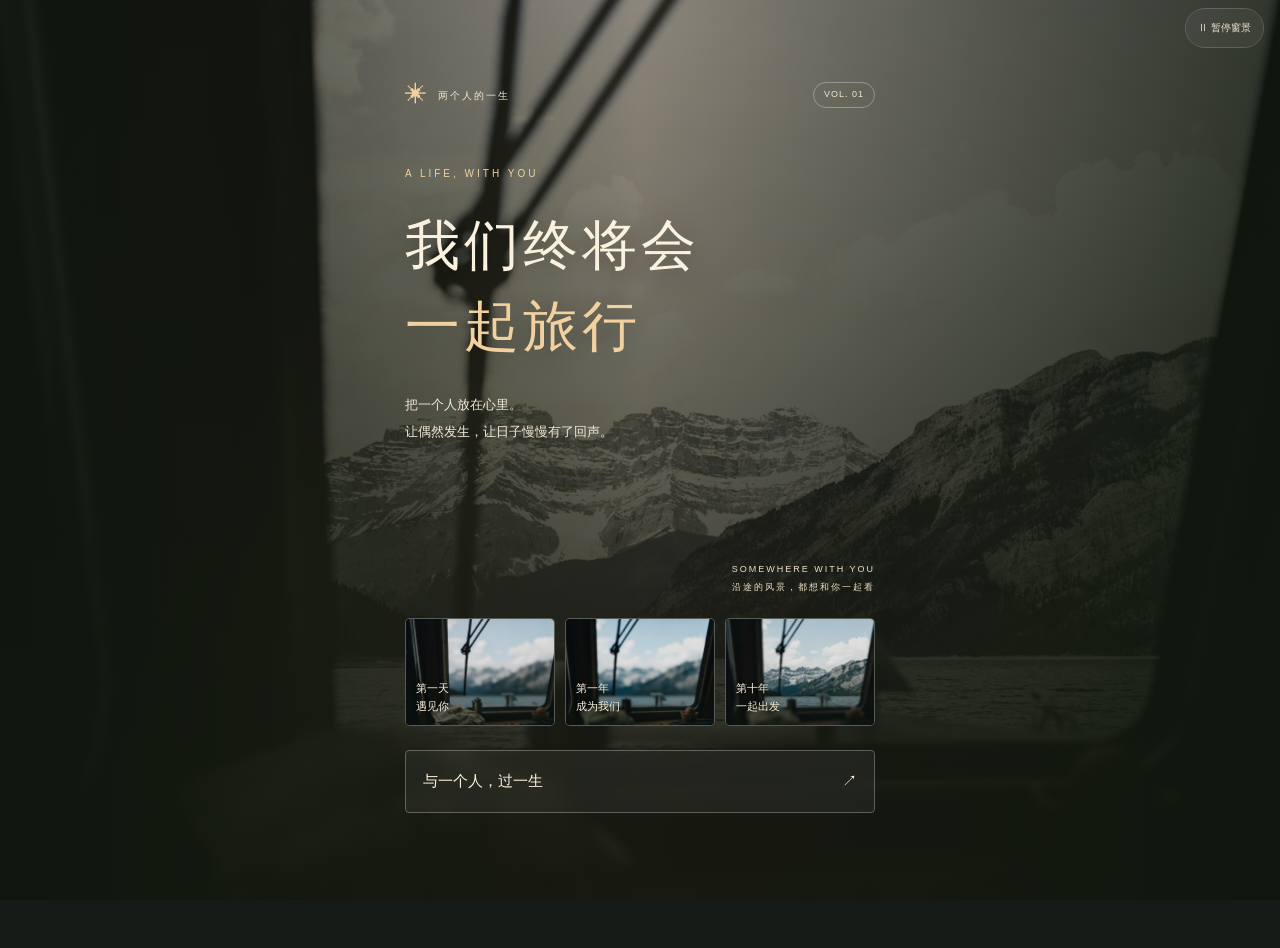
==== commit eba8f423: "Remove background music" ====
--- a/mobile-preview-app.html
+++ b/mobile-preview-app.html
@@ -75,8 +75,7 @@
 .letter-foot p{font-size:2.6cqw;flex-basis:100%;margin:0}
 .letter-foot i{font-size:1.8cqw}.letter-foot span{font-size:1.6cqw;letter-spacing:.25cqw;margin-left:auto;float:none}
 </style><link rel="stylesheet" href="frosted-surfaces.css"><link rel="stylesheet" href="opening-title.css">
-<link rel="stylesheet" href="music-player.css">
-</head><body><div class="cinema-bg" aria-hidden="true"><img fetchpriority="high" src="img/ee888b87ab8e.webp" alt=""><div class="cinema-glow"></div></div><button class="motion-control" id="cinema-motion" aria-pressed="false">Ⅱ 暂停窗景</button><div class="music-dock" id="music-dock"><div class="music-circle" id="music-circle"><iframe src="https://music.163.com/outchain/player?type=2&id=306680&auto=0&height=66" width="330" height="86" frameborder="0" allow="autoplay; encrypted-media" title="背景音乐：许飞《我们终究会牵手旅行》"></iframe></div></div><main id="app"></main><dialog id="memories"><div class="dialog-head"><span>我们的回忆抽屉</span><button id="close" aria-label="关闭回忆">✕</button></div><div id="memory-list"></div></dialog><script>const EVENTS=[{"id":0,"title":"借一个别人的身份","body":"咖啡喝了一半，你们忽然玩起假装打电话的游戏。对方把手放在耳边：你今天见的那个人，怎么样？问完，先低头笑了。","kind":"date","item":"一张咖啡店收据","choices":["假装向朋友承认心动","反问对方今天的感觉","放下假电话，直接说今天很开心"],"timing":{"min":0,"max":11},"memories":["我借着那个假装打给朋友的电话，承认了心动。","我把问题轻轻递回去，想听听你今天的感觉。","我放下那个假电话，直接告诉你今天很开心。借来的身份终于可以还回去。"]},{"id":1,"title":"在最高处慢下来","body":"摩天轮轻轻晃了一下。你抓住扶手，对方把手摊在你旁边，没碰你。窗外的灯一盏盏亮起来。","kind":"date","item":"摩天轮票根","choices":["把手放过去","指给对方看远处的灯","坦白自己有点怕高"],"timing":{"min":0,"max":11},"memories":["我把手放了过去。高处的那一刻，有了可以握住的东西。","我指给你看远处的灯，把窗外的一点明亮分给你。","我坦白自己有点怕高，让你看见镇定以外的我。"]},{"id":2,"title":"你记得的比我还多","body":"搬书时一本旧笔记掉下来。里面记着你初次见面点错的饮料，连你当时给自己找的借口都写了。","kind":"memory","item":"旧笔记","choices":["念出来逗逗对方","在旁边补上自己的版本","问那时为什么想把这件事记下来"],"timing":{"min":12,"max":120},"memories":["我把那几行字念出来逗你，连当时的借口都没有略过。","我在旁边补上自己的版本，让同一天有了两份记忆。","我问你当时为什么想记下这件小事，想听见笔迹背后的那一天。"]},{"id":3,"title":"不太熟练的一首歌","body":"对方坐在床沿，弹了三次同一段和弦。你问在练什么。对方把手机扣住，说：先不要笑，我想给你听。","kind":"home","item":"一段录音","choices":["安静听到最后","跟着轻轻打拍子","问能不能从头教我一小段"],"timing":{"min":1,"max":120},"memories":["我安静听到了最后，把这首还不熟练的歌记在心里。","我跟着轻轻打拍子，让那段和弦有了伴。","我请你从头教我一小段，让不太熟练的旋律有了两个人的练习。"]},{"id":4,"title":"走到旅馆的那段路","body":"晚饭后你们没叫车。走过一段很长的坡，对方问：如果那年没有遇见，我们现在会在做什么？","kind":"journey","item":"手绘散步路线","choices":["说一个离谱的平行人生","说说相遇后改变的事","停下来看看此刻的街景"],"timing":{"min":12,"max":120},"memories":["我说起一个离谱的平行人生，暂时把平常的自己放在一旁。","我说起遇见你以后改变的小事，才发现已经有不少。","我停下来和你看看此刻的街景，把假设里的远方暂时放回今天。"]},{"id":5,"title":"来自很久以后的便条","body":"争执后，餐桌上多了一张纸：未来的我们托我问一下，今天还能一起吃晚饭吗？落款画了两张皱巴巴的脸。","kind":"repair","item":"未来的便条","choices":["画两碗面回复","写下自己还需要一点时间","先把饭摆好，再当面回应"],"timing":{"min":6,"max":120},"memories":["我画了两碗面作答，给那张便条添上一顿两个人的饭。","我写下自己还需要一点时间，把迟疑也留在纸上。","我先把饭摆好，想当面回应那张便条。未来的我们，先从今天坐下来吃饭开始。"]},{"id":6,"title":"你怎么这么幼稚","body":"街角有个会回声的洞。对方一本正经地说它会回答问题，你刚靠近，就听见另一端传来一句：晚饭想吃什么？","kind":"date","item":"一张模糊的笑脸照","choices":["认真向回声点菜","绕到另一头抓个现行","换我到另一头出一道问题"],"timing":{"min":1,"max":120},"memories":["我认真向回声点了菜，陪你把幼稚进行到底。","我绕到另一头，想把那个偷偷逗我的人抓个现行。","我换到回声的另一头，也给你出了一道问题，认真接过这个幼稚的游戏。"]},{"id":7,"title":"这张照片只给你","body":"你在旅行中睡得东倒西歪。对方把拍到的照片递给你，问：留下还是删掉？照片里还有一只替你扶住帽檐的手。","kind":"journey","item":"一张私藏照片","choices":["留下，存在自己的相册","删掉这张，再一起拍一张","先收起来，等旅行结束再决定"],"timing":{"min":1,"max":120},"memories":["我留下那张照片，收进自己的相册。它不必给别人看。","我删掉了那一张，和你重新拍了一张属于此刻的照片。","我请你先收起照片，等旅行结束再一起看。此刻还不必替回忆下结论。"]},{"id":8,"title":"先别揉眼睛","body":"站台一阵风，你的眼睛进了灰。旁边的人递来一包未拆的纸巾，问要不要帮你看看。列车还要七分钟才来。","kind":"encounter","item":"一包纸巾","choices":["接过纸巾并道谢","请对方帮忙挡一下风","自己处理，请对方提醒我列车到站"],"timing":{"min":0,"max":0.1,"start":"new"},"memories":["我接过纸巾，认真道了谢。","我请你替我挡一挡风，把这点小麻烦交给了你。","我自己处理眼里的灰，也请你提醒列车到站。那七分钟有了一点小小的照应。"]},{"id":9,"title":"肩膀上很轻的一下","body":"分别时你们正想说什么，广播突然响了。对方轻轻碰了碰你的肩，手停了一秒。你回过头，对方还站着。","kind":"distance","item":"一张车票","choices":["走回去把话说完","挥手后发一条消息","停在原地，等对方把话说完"],"timing":{"min":0,"max":11},"memories":["我又走回去，把没有说完的话说完。","挥过手以后，我还是发去了一条消息。","我停在原地等你把话说完，没有让广播替我们结束告别。"]},{"id":10,"title":"只有两个读者的故事","body":"你在备忘录写下一个故事开头。晚些时候，对方接了一段，还把你最讨厌的蔬菜写成了反派。","kind":"dream","item":"共同写的故事","choices":["继续写下一段","给反派画一个头像","给故事里的两个人写一段对话"],"timing":{"min":1,"max":120},"memories":["我接着写下一段，让这个只有两个读者的故事继续。","我给反派画了头像，也在故事里留下自己的笔迹。","我给故事里的人写了一段对话，把想象也变成能来回回应的东西。"]},{"id":11,"title":"给未来埋一封信","body":"整理杂物时空出一个饼干盒。对方问，要不要各写一件现在还不敢说的心愿，过几年再打开？","kind":"home","item":"饼干盒时间胶囊","choices":["写下共同生活的愿望","写下一个自己的小梦想","写下此刻最想感谢对方的事"],"timing":{"min":6,"max":120},"memories":["我写下共同生活的愿望，把它交给还没到来的日子。","我写下自己的一个小梦想，留给未来的我们读。","我写下此刻最想感谢你的事，把今天的心意留给几年后的我们。"]},{"id":12,"title":"原来你会唱这首","body":"陌生城市的卡拉OK里，你以为对方会选一首很安静的歌。前奏响起，对方忽然站上小台阶，认真唱得跑了调。","kind":"journey","item":"点歌单","choices":["跟着一起跑调","笑着录下这段声音","点一首两个人都不熟的歌"],"timing":{"min":1,"max":120},"memories":["我也跟着唱，连跑调都没有避开。","我笑着录下那段声音，给以后留一点可以重听的快乐。","我点了一首两个人都不熟的歌，想和你一起从第一句慢慢找。"]},{"id":13,"title":"还有一句没说完","body":"出租车刚停稳，你发现对方隔着人群朝你走回来。对方站定，先喘了一口气：刚才走得太急了。","kind":"distance","item":"一次补上的告别","choices":["给对方一个拥抱","问刚才想说什么","说出自己刚才没来得及说的话"],"timing":{"min":0,"max":11},"memories":["我给了你一个拥抱，让那句没说完的话暂时停在这里。","我问起你刚才想说什么，不想漏掉那半句话。","我说出刚才没来得及说的话，让这次折返有了我的那一半。"]},{"id":14,"title":"第一次合上拍子","body":"路边琴行允许试琴。你按了几个音，对方跟着敲起桌沿。一开始总错开，第三次却突然合上了。你们同时看向彼此。","kind":"date","item":"一小段旋律","choices":["再一起试一次","把刚才的节奏录下来","交换角色，让对方弹我来打拍子"],"timing":{"min":0,"max":11},"memories":["我和你又试了一次，慢慢找同一个拍子。","我录下刚才的节奏，留住这一次合拍。","我和你交换了位置，试着从你的那一边找到同一个拍子。"]},{"id":15,"title":"空出来的那一角","body":"你随口说过想重新画画。一天回家，窗边多了腾空的小桌，旁边放着你很久没用的笔。对方问：这个光线可以吗？","kind":"dream","item":"窗边小桌","choices":["坐下画今天的窗景","请对方也搬把椅子来","先把想画的东西摆到桌上"],"timing":{"min":6,"max":120,"needs":"home"},"memories":["我坐下来画今天的窗景，让空着的那一角有了用途。","我请你也搬把椅子过来，窗边便不只是我的位置。","我先把想画的东西摆到桌上，让那个为我腾出的角落开始有自己的日常。"]},{"id":16,"title":"你的夜晚我的早晨","body":"你端着早餐，对方那边已经关了大灯。视频里只有一盏床头灯亮着。你说今天没什么特别的，对方说那就听你吃完。","kind":"distance","item":"一张视频截图","choices":["讲一件今天的小事","陪对方安静待一会儿","给对方看看窗外的早晨"],"timing":{"min":1,"max":120,"needs":"distance"},"memories":["我讲了一件今天的小事，把自己这边的日子递给你。","我陪你安静待了一会儿，没有急着填满沉默。","我把窗外的早晨给你看，让你那边的夜里也有一点我这里的光。"]},{"id":17,"title":"回家以后可以哭","body":"你见了一位很久不见的旧友，回家时心里很乱。对方没有追问，只把沙发上的毯子掀开，给你留出一半。","kind":"repair","item":"沙发上的毯子","choices":["靠过去慢慢讲","说想先安静一会儿","请对方陪我下楼走一小段"],"timing":{"min":6,"max":120,"needs":"home"},"memories":["我靠过去，慢慢讲起心里的事。","我说想先安静一会儿，把说不出口的部分留到以后。","我请你陪我下楼走一小段，想在说话之前先把呼吸慢下来。"]},{"id":18,"title":"临时搭档","body":"小店把你们误认成报名参加游戏的搭档。你刚要解释，对方已经举起号码牌，又转头等你的意思。","kind":"encounter","item":"临时号码牌","choices":["一起试试这个小游戏","笑着说明情况再聊几句","先问清游戏规则再决定"],"timing":{"min":0,"max":0.1,"start":"new"},"memories":["我和你试了试那个小游戏，先做了一回临时搭档。","我笑着说明情况，又和你多聊了几句。","我先问清游戏的规则，再决定怎样和你搭档，没有急着答应，也没有急着走开。"]},{"id":19,"title":"打给以前的自己","body":"你们经过一座废弃电话亭。对方拿起听筒，假装给年轻的自己打电话：不用着急，你后来会遇到一个很有意思的人。","kind":"memory","item":"电话亭合影","choices":["接过听筒继续说","问对方以前最担心什么","给未来的自己也留一句话"],"timing":{"min":36,"max":120},"memories":["我接过听筒，把想说给从前自己的话接了下去。","我问起你从前最担心什么，想认识那时的你。","我也给未来的自己留了一句话，让这座电话亭同时接通从前和以后。"]},{"id":20,"title":"新年的零点差一点","body":"朋友们倒数时，你们碰巧站在一起。零点的欢呼盖过了对方一句话。你只看见对方说完后有点不好意思。","kind":"date","item":"一张新年合照","choices":["请对方再说一遍","先祝对方新年快乐","问刚才那句话能不能留给我单独听"],"timing":{"min":0,"max":11},"memories":["我请你再说一遍，不想让那句话被零点的热闹盖过去。","我先祝你新年快乐，把第一句祝福交给你。","我问你那句话能不能单独再讲给我听，不想让它只属于倒数的人群。"]},{"id":21,"title":"喜欢是说得出细节","body":"对方说喜欢你把热杯子捧在两只手里，也喜欢你看见小狗就走慢。你有点意外，这些事你自己都没注意过。","kind":"date","item":"一封具体的告白","choices":["告诉对方你注意到的习惯","问还有什么被悄悄记住了","也说一个自己不太容易被注意的习惯"],"timing":{"min":0,"max":11},"memories":["我说起自己留意到的习惯，喜欢终于有了具体的样子。","我问你还有什么悄悄记住的事，想听完那些小细节。","我说起另一个不太容易被看见的习惯，主动把认识我的路再打开一点。"]},{"id":22,"title":"深夜长一点的消息","body":"聊天框里第一次出现很长一段话。对方说起家里一位重要的人，末尾又补了一句：太晚了，你明天回也可以。","kind":"encounter","item":"一段夜间消息","choices":["现在认真回复","先说收到，明早好好聊","问现在是否方便打个短电话"],"timing":{"min":0,"max":0.1,"start":"new"},"memories":["我在那个深夜认真回了消息，没有把回应留到明天。","我先告诉你收到了，约好明早再好好聊。","我问你现在是否方便打个短电话，想听听那些文字说出来时的声音。"]},{"id":23,"title":"先听见熟悉的名字","body":"约见的公园里，你还在找人，先听见有人叫聊天里那只小狗的昵称。你顺着声音看过去，对方也正在找你。","kind":"encounter","item":"初见公园的小叶子","choices":["主动挥挥手","先向小狗打个招呼","先发消息告诉对方自己的位置"],"timing":{"min":0,"max":0.1,"start":"new"},"memories":["我主动挥了挥手，让你看见我。","我先和小狗打了招呼，再走进这次相遇。","我先把位置发给你，让两个人的寻找少绕一点路。"]},{"id":24,"title":"记住一个声音","body":"社区分享会上，有人讲起第一次独自搬家的经历。没有漂亮结尾，只有凌晨装反的柜门。你听着笑了，对方正好看见。","kind":"encounter","item":"分享会小票","choices":["散场后聊聊自己的搬家","请教柜门后来怎么装好的","分享自己第一次独立做成的小事"],"timing":{"min":0,"max":0.1,"start":"new"},"memories":["散场以后，我聊起自己的搬家，接住了刚才的话题。","我问起那扇柜门后来怎样装好，想把这个小故事听完。","我说起第一次独立做成的小事，让那段搬家的故事接到自己的生活里。"]},{"id":25,"title":"为一个背包折回来","body":"观景台快关门了。你返回取遗落的包，发现刚才聊过天的人替你守着。对方说：还好，你回来了。","kind":"encounter","item":"观景台门票","choices":["邀请一起下楼","认真道谢并交换联系方式","问对方有没有落下东西，一起再检查一次"],"timing":{"min":0,"max":0.1,"start":"new"},"memories":["我邀请你一起下楼，把相处的时间再延长一点。","我认真道谢，和你交换了联系方式。","我也问你有没有落下东西，陪你再检查一次，不想只有自己被照顾。"]},{"id":26,"title":"聚会之后的小花园","body":"和对方的朋友吃过饭，你们绕进一处安静花园。对方问刚才有没有不自在，还学了一遍朋友夸张的笑声。","kind":"date","item":"花园门口的照片","choices":["说说刚才最喜欢的瞬间","坦白一个有点拘谨的地方","请对方说说自己刚才的感受"],"timing":{"min":0,"max":11},"memories":["我说起刚才最喜欢的瞬间，让聚会的余温多停了一会儿。","我坦白了自己有些拘谨的地方，没有装作游刃有余。","我请你也说说刚才的感受，让聚会后的交谈不只是关于我。"]},{"id":27,"title":"随手画的东西长大了","body":"纪念日蛋糕上有一只歪歪扭扭的小鸟。旁边放着对方练习时的草稿，最初画错的那条腿也被留在了蛋糕上。","kind":"memory","item":"小鸟蛋糕装饰","choices":["找出当年的原画","给这只鸟补上下一段故事","给今年的小鸟添一个新细节"],"timing":{"min":12,"max":120},"memories":["我找出当年的原画，重新看那个最初的念头。","我替那只鸟补上下一段故事，让它继续往前飞。","我替今年的小鸟添了一个新细节，让纪念日也留着现在的笔迹。"]},{"id":28,"title":"一座装在玻璃里的小城","body":"对方送来一个小小的雪景球。你摇了一下，里面的雪慢慢落下。对方说它很像你提过的那个冬天。","kind":"date","item":"雪景球","choices":["讲讲那个冬天","约定真的去看一次雪","把雪景球放到一起能看见的地方"],"timing":{"min":1,"max":120},"memories":["我讲起那个冬天，把玻璃里的小城接回自己的记忆。","我和你约定，真的去看一次雪。","我把雪景球放到我们都能看见的地方，让那个冬天在日常里停一停。"]},{"id":29,"title":"每天经过的窗口","body":"在你每天工作的窗口，对方递进来的不是取件单，而是一张手写邀请：下班以后，愿意和我商量一个家吗？","kind":"home","item":"窗口里的邀请","choices":["下班一起认真谈谈","约个不匆忙的周末再谈","先写下对家的期待，再约时间交换"],"timing":{"min":6,"max":120},"memories":["我约你下班后认真谈谈，让话有一段完整的时间。","我约了一个不匆忙的周末，把重要的话留给从容的时候。","我先写下自己对家的期待，约你找个完整的时间交换，不让重要的愿望匆忙经过窗口。"]},{"id":30,"title":"到了你熟悉的地方","body":"你们路过对方长大的街区。平时话不多的人，忽然能讲出每一家小店的旧名字，还知道哪一段路会开花。","kind":"journey","item":"故乡街道地图","choices":["请对方带路走慢一点","选一家老店坐下来听","问哪里是对方最想再去一次的地方"],"timing":{"min":1,"max":120},"memories":["我请你带路，也请你走慢一点，让我看看你熟悉的地方。","我选了家老店坐下来，准备慢慢听你讲。","我问你最想再去哪个地方，想让这次同行也回应你的惦记。"]},{"id":31,"title":"出发前说清楚","body":"行李都收好了，你们却还没决定接下来住在哪座城。对方坐到箱子旁边，说：这次别各自猜了。","kind":"repair","item":"共同生活计划","choices":["把自己的顾虑说出来","先听对方想怎么生活","先定一个试住期限，不急着永久决定"],"timing":{"min":6,"max":120},"memories":["我说出自己的顾虑，把行李以外的事情也摊开来。","我先听你想怎样生活，没有急着替两个人作答。","我提议先定一段试住时间，让两个人有机会亲自看看再决定。"]},{"id":32,"title":"一双手套两个口袋","body":"小摊只剩最后一副你们都喜欢的手套。对方开玩笑说一人一只算了。最后真的各揣一只，边走边笑。","kind":"encounter","item":"半副手套","choices":["约下次交换着戴","请对方喝杯热饮暖手","各买别的款式，把喜欢的这一副留在记忆里"],"timing":{"min":0,"max":0.1,"start":"new"},"memories":["我约好下次交换着戴，让一双手套有了轮流的用法。","我请你喝杯热饮，想让空着的那只手也暖起来。","我提议各自选别的款式，那副都喜欢的手套可以先留在今天的笑里。"]},{"id":33,"title":"另一只回来了","body":"你把旧手套放在桌上晾干，旁边不知何时多了另一只。对方从厨房探头：凑齐了，冬天可以出门了。","kind":"memory","item":"重新凑齐的手套","choices":["提议去散步","把两只并排拍下来","把这一对手套收在同一个地方"],"timing":{"min":12,"max":120,"prior":32,"gap":6},"memories":["我提议去散步，让这一天再多一段并肩的路。","我把两只并排拍下来，留下重新凑成一对的样子。","我把两只手套收在一起，让下次出门不必再找另一只。"]},{"id":34,"title":"先看见你怎么待别人","body":"餐厅里一个小孩打翻了水。邻桌的人先扶住杯子，又把自己的纸巾递过去。后来你们在门口一起等雨停。","kind":"encounter","item":"餐厅便签","choices":["聊聊这场突然的雨","问对方常来这家店吗","把自己多带的纸巾也递过去"],"timing":{"min":0,"max":0.1,"start":"new"},"memories":["我聊起这场突然的雨，给初次的交谈找了一个开头。","我问你是不是常来这家店，想从这里认识你。","我把多带的纸巾也递过去，让这场突然的雨里多一点能做的小事。"]},{"id":35,"title":"去你想去的地方","body":"对方一直想去海边写生，终于安排了一个短假。你收到一张画到一半的海，又收到一句：旁边还有个空位置。","kind":"journey","item":"半张海景画","choices":["去陪对方几天","送去一段声音陪着画","问能不能为那幅画留一个共同的题目"],"timing":{"min":6,"max":120},"memories":["我去陪你住了几天，让远方暂时近一点。","我送去一段声音，陪着你画画。","我问能不能一起给那幅画起个名字，先用一个题目坐到你身旁。"]},{"id":36,"title":"陌生城市的一条岔路","body":"地图建议走大路，巷子里却飘出面包香。对方停在路口看你：要不要暂时不按计划？","kind":"journey","item":"面包纸袋","choices":["一起拐进小巷","先买面包再按原路走","记下小巷的位置，约另一天专程来"],"timing":{"min":1,"max":120},"memories":["我和你拐进小巷，让陌生的城市多出一条我们的路。","我先买了面包，再和你沿原路走。","我记下小巷的位置，约你另一天专程来，不让面包香只成为路上的一次错过。"]},{"id":37,"title":"理想清单之外","body":"你整理旧手机，翻出以前写的理想伴侣清单。眼前的人和上面不太一样，却正记得替你把水放凉。","kind":"memory","item":"旧手机里的清单","choices":["把这件事讲给对方听","重新写下现在重视的事","把旧清单收好，暂时不改写它"],"timing":{"min":6,"max":120},"memories":["我把这件事讲给你听，让你知道我如今在意什么。","我重新写下现在重视的事，把旧清单留在了过去。","我收好那份旧清单，让从前的想象和眼前的你各有自己的位置。"]},{"id":38,"title":"给你留了一个枕头","body":"客厅被搭成一个小帐篷，顶上贴着纸星星。对方从里面探出头，把多出来的枕头往旁边拍了拍。","kind":"home","item":"纸星星","choices":["钻进去一起躺着","去拿两杯热饮回来","给帐篷添一盏小灯"],"timing":{"min":6,"max":120,"needs":"home"},"memories":["我钻进去和你一起躺着，收下那个为我留出的枕头。","我去拿了两杯热饮回来，给这片小天地添一点暖。","我给小帐篷添了一盏灯，让客厅里这个临时的家亮起来。"]},{"id":39,"title":"在货架之间猜音乐","body":"旧唱片店里，对方拿起一张封套哼起前奏。你没猜中，对方换了一种更夸张的唱法，自己先笑得接不上气。","kind":"date","item":"唱片店收据","choices":["接着猜下一首","选一首让对方猜","请对方讲讲为什么喜欢这张唱片"],"timing":{"min":0,"max":120},"memories":["我接着猜下一首，舍不得让这个小游戏结束。","我选了一首让你猜，把出题的机会接过来。","我请你讲讲为什么喜欢这张唱片，想在前奏之外听到你的故事。"]},{"id":40,"title":"绕一点路才还给你","body":"你们约好用三张小纸条安排一次寻宝。最后的目的地是你常去的面馆，对方正替你占着靠窗的位置。","kind":"date","item":"三张寻宝纸条","choices":["照着线索慢慢找","一路发语音汇报进度","在找到的纸条背面留一句回应"],"timing":{"min":1,"max":120},"memories":["我照着线索慢慢找，让绕远的路也有了意思。","我一路发语音，把寻找的进度都讲给你听。","我在找到的纸条背面留下回应，让寻找的路也带着我的字迹。"]},{"id":41,"title":"这次不躲在文字后面","body":"你写了一条邀请，删掉又重写。对方刚好经过，你把手机收起来。机会只是一句很普通的：周末有空吗？","kind":"encounter","item":"第一次邀请","choices":["当面把邀请说出来","整理好以后发出去","坦白自己刚才一直在犹豫怎么开口"],"timing":{"min":0,"max":0.1,"start":"new"},"memories":["我当面说出了邀请，没有再躲到文字后面。","我整理好想说的话，终于把消息发了出去。","我坦白自己刚才一直在想怎样开口，把那点笨拙也交给了你。"]},{"id":42,"title":"不太熟悉的舞步","body":"小广场有人跳舞。对方问要不要试一下，你说不会。对方把脚往旁边挪：正好，我也只会这一步。","kind":"date","item":"广场上的短视频","choices":["跟着试一步","先坐旁边一起看","请对方先示范，我帮忙数拍子"],"timing":{"min":0,"max":120},"memories":["我跟着试了一步，把生疏也带进了音乐里。","我和你先坐在旁边看。不必立刻学会，先并肩待着也很好。","我请你先示范，自己在旁边数拍子，用另一种方式走进这支舞。"]},{"id":43,"title":"第二次说起同一件事","body":"上次谈未来时，你们不欢而散。今天对方带来一张重新画过的计划表，里面多了你说过的重要事情。","kind":"repair","item":"改过的计划表","choices":["一起继续修改","先肯定被认真听见的部分","先选一件能落实的小事试着改变"],"timing":{"min":6,"max":120},"memories":["我和你继续修改，让第二次谈起这件事有了新的进展。","我先说起那些被认真听见的部分，让你知道我有留意。","我先和你选一件能做到的小事，想让重新画过的计划从行动里开始。"]},{"id":44,"title":"原来你没有离开","body":"你误以为对方已经接受异地工作，几天都不敢问。晚饭时对方拿出两份方案：还没定，我想听听你的。","kind":"repair","item":"两份工作方案","choices":["坦白这几天的误会","逐项讨论两个方案","先确认什么时候必须作决定"],"timing":{"min":6,"max":120},"memories":["我坦白这几天的误会，不再让猜测替自己说话。","我和你逐项讨论两个方案，把分歧一件件摊开。","我先问清决定的期限，想给讨论留足时间，也不让误会继续拖着。"]},{"id":45,"title":"替你接来想见的人","body":"你身体不舒服，又有点想家。对方问清你的意思，去接了一位你想见的亲人，回来时还带着熟悉味道的粥。","kind":"home","item":"一只保温饭盒","choices":["一起吃一点热粥","让对方也坐下休息","问对方今天有没有好好吃饭"],"timing":{"min":6,"max":120},"memories":["我和你一起吃了点热粥，先照顾眼前这顿饭。","我让你也坐下来歇歇，不想只被你照顾。","我问你今天有没有好好吃饭，在被照顾的时候也想看见你的需要。"]},{"id":46,"title":"半夜一起收拾水渍","body":"洗衣机排水管松了。你们半夜赤脚站在毛巾上，一个拧管子，一个递盆。处理完，谁也忍不住笑了。","kind":"home","item":"两双湿拖鞋","choices":["分工把地擦干","先递条干毛巾给对方","先暂停洗衣，商量明天怎么处理"],"timing":{"min":6,"max":120,"needs":"home"},"memories":["我和你分工擦干地上的水，收拾这个意外的夜晚。","我先递给你一条干毛巾，把地上的事放慢了一步。","我先停下洗衣，和你商量明天再处理剩下的事，不想把疲惫硬撑成能干。"]},{"id":47,"title":"回来是我的选择","body":"独自在另一座城生活一阵后，你再次来到熟悉的门口。这一次你有了自己的工作和计划，对方开门时没有催你做决定。","kind":"distance","item":"一把旧钥匙","choices":["说说这段时间的变化","邀请对方出去走走","约定先见几次，再讨论以后怎么相处"],"timing":{"min":6,"max":120,"needs":"distance"},"memories":["我说起这段时间的变化，重新把自己介绍给你。","我邀请你出去走走，给这次重逢留一段路。","我约你先慢慢见几次，不让一次回来就替以后作完所有决定。"]},{"id":48,"title":"写在你手边的话","body":"朋友聚会很热闹。你谈起一件在意的事，对方没插嘴，只把餐巾纸推过来，上面写着：我听见了，回去我们慢慢聊。","kind":"date","item":"一张餐巾纸","choices":["在纸上写下回应","轻轻碰一下对方的手","把纸条收好，约好散场后再聊"],"timing":{"min":0,"max":11},"memories":["我在纸上写下回应，让你的话旁边有了我的笔迹。","我轻轻碰了碰你的手，把回应留在那个小动作里。","我收好那张纸条，约你散场后继续聊，让被听见的那句话有一个下文。"]},{"id":49,"title":"终于看见你工作的地方","body":"第一次去对方的工作室，你认出视频里常出现的那扇窗。对方把第二把椅子拖过来，说这个位置下午有阳光。","kind":"home","item":"工作室窗景","choices":["坐下陪一会儿","请对方介绍正在做的东西","问下次能不能带自己的东西来一起忙"],"timing":{"min":1,"max":120},"memories":["我坐下来陪了一会儿，看你在熟悉的地方忙碌。","我请你介绍正在做的东西，想听懂你的日常。","我问下次能不能带自己的事来做，想和你试试各自忙碌也坐在一起的日子。"]},{"id":50,"title":"把窗边留给你","body":"入住小旅馆时，你多看了两眼窗外。对方注意到了，和你商量把两把椅子挪过去，早餐就在那里吃。","kind":"journey","item":"窗边早餐照片","choices":["一起搬椅子","先去买明早的面包","先拍下窗外，留作这次入住的第一张照片"],"timing":{"min":1,"max":120},"memories":["我和你一起搬椅子，把窗边的位置安顿下来。","我先去买明早的面包，让明天从一顿早餐开始。","我先拍下窗外，让这段旅程从我们都多看了一眼的风景开始。"]},{"id":51,"title":"又是这扇窗","body":"许多年后，你们住回那家小旅馆。窗框换了颜色，远处的山还在。对方站到旧照片里的位置，等你按快门。","kind":"memory","item":"两张相隔多年的照片","choices":["照着旧姿势再拍一次","拍下现在自然的样子","拍下窗框和山，留下这些年的变化"],"timing":{"min":60,"max":120,"prior":50,"gap":48},"memories":["我照着旧姿势又拍了一次，留给两张照片慢慢对照。","我拍下此刻自然的样子，让今天拥有自己的模样。","我把窗框和山一起拍下，想记住变化的部分，也记住还在的部分。"]},{"id":52,"title":"空房子里的想象","body":"看房结束，你们站在还没有家具的客厅。对方用脚尖比画：这里够不够你放一张写字桌？","kind":"home","item":"第一张房间草图","choices":["也替对方留一个角落","先讨论各自最需要的空间","量一下空间，再各画一份布置"],"timing":{"min":6,"max":120},"memories":["我也替你留了一个角落，让空房子装得下两个人。","我先和你讨论各自最需要的空间，把彼此都放进打算里。","我先量了量空房间，约你各画一份布置，让两种生活都能被看见。"]},{"id":53,"title":"回到自己选的生活","body":"你从老家回到共同生活的城市。对方在出口接过一件行李，没有问什么时候彻底定下来，只问今天想先回家还是吃饭。","kind":"distance","item":"到站的小票","choices":["先回家休息","找个安静地方一起吃饭","先讲讲这次回家的感受"],"timing":{"min":6,"max":120,"needs":"home"},"memories":["我先回家休息，把自己安放回熟悉的生活。","我找了个安静的地方和你吃饭，慢慢回到日常。","我先讲起这次回家的感受，让行李之外的东西也有地方放下。"]},{"id":54,"title":"突然下雨的阳台","body":"雨毫无预兆地下大了。你们同时冲向阳台，一人抱回床单，一人抢救花盆，最后站在门口检查彼此湿了多少。","kind":"home","item":"被救回的小花盆","choices":["先帮对方擦干头发","把抢救清单念成笑话","先换下湿衣服，剩下的待会一起收拾"],"timing":{"min":6,"max":120,"needs":"home"},"memories":["我先帮你擦干头发，再顾阳台上的忙乱。","我把抢救清单念成了笑话，让这场雨多了一点好笑的记忆。","我先换下湿衣服，约你待会儿一起收拾，照顾好人再照顾阳台。"]},{"id":55,"title":"谢谢你一直认真听","body":"对方要去外地参加一个重要机会。你送到车站才想起，有句话一直没说：以前那些很不成熟的想法，你都认真听过。","kind":"distance","item":"一封出发前的信","choices":["现在当面说出来","写下来让对方路上看","问对方临行前最需要哪一种支持"],"timing":{"min":6,"max":120,"needs":"distance"},"memories":["我当面说出感谢，不再留着等更合适的时候。","我把感谢写下来，让你能在路上慢慢看。","我问你临行前最需要什么，想让感谢也变成此刻能做的一件事。"]},{"id":56,"title":"教我怎样看懂它","body":"对方喜欢的诗集你总读不进去。今天你翻到一页，问为什么喜欢这一首。对方先问你读到了什么，没有急着讲答案。","kind":"dream","item":"折角的诗页","choices":["说说自己的真实感受","请对方读给你听","把读不懂的那一行指给对方看"],"timing":{"min":0,"max":120},"memories":["我说出自己的真实感受，没有假装都能看懂。","我请你读给我听，想借你的声音靠近它。","我把读不懂的那一行指给你看，不假装明白，也不急着放弃。"]},{"id":57,"title":"信里只有很小的事","body":"这次出差没有特别的见闻。对方发来的消息却写了路边树开花、便利店换了招牌，还有家里植物新长的一片叶子。","kind":"distance","item":"一封日常来信","choices":["回报自己这边的小事","约定今晚一起看月亮","把这封日常消息存成一页记录"],"timing":{"min":6,"max":120,"needs":"distance"},"memories":["我也讲起自己这边的小事，让信里的日常有了来回。","我和你约好今晚看月亮，让两边的夜晚有一点相同。","我把这封没有大事的消息存下来，让远方普通的一天也有一页位置。"]},{"id":58,"title":"只有我们知道的缩写","body":"你们给旧旅行箱贴了一张手写贴纸，上面是一个外人看不懂的缩写。路上每次认行李，你都会先看到它。","kind":"journey","item":"缩写行李贴","choices":["为缩写编个好笑的解释","把真正含义记进日记","给贴纸拍照，记下第一次带它出发的日子"],"timing":{"min":12,"max":120},"memories":["我替那个缩写编了个好笑的解释，留作我们自己的玩笑。","我把真正的含义记进日记，不让时间把它弄丢。","我拍下那张贴纸，记住它第一次陪我们出发的日子。"]},{"id":59,"title":"先坐下来再说","body":"久别后，你们在花园碰面。准备好的话忽然都忘了。对方擦掉椅子上的落叶，拍拍旁边的位置。","kind":"distance","item":"花园长椅照片","choices":["坐下慢慢聊","先一起看看周围的变化","先说自己现在最想说的一句话"],"timing":{"min":6,"max":120,"needs":"distance"},"memories":["我坐下来慢慢聊，给重逢留一点耐心。","我先和你看看周围的变化，再慢慢说到我们。","我先说出此刻最想说的一句话，不再从忘掉的准备里寻找开头。"]},{"id":60,"title":"风从两个人之间经过","body":"海边观景台的风很大。你站在栏杆内，对方伸手替你按住快飞走的帽子，另一只手等着你来牵。","kind":"journey","item":"被风吹乱的合影","choices":["牵住那只手","站近一点一起看海","把帽子收好，和对方听一会儿海风"],"timing":{"min":0,"max":120},"memories":["我牵住了那只手，让风从别的地方经过。","我站近了一点，和你一起看海。","我把帽子收好，和你听了一会儿风，把靠近留在安静里。"]},{"id":61,"title":"去你熟悉的小聚会","body":"你跟对方来到一间有现场音乐的小馆。这里没有正式舞池，几个人挪开凳子就跳起来。对方抬抬眉，等你一起。","kind":"date","item":"小馆的桌号牌","choices":["一起加入他们","在桌边轻轻跟着节奏","请对方介绍这里常听的音乐"],"timing":{"min":0,"max":120},"memories":["我和你一起加入他们，试着走进你熟悉的热闹。","我在桌边轻轻跟着节奏，用自己的方式待在这里。","我请你介绍这里常听的音乐，想先从声音认识你的这处日常。"]},{"id":62,"title":"终于修好那扇窗","body":"早年你说想要一个能晒太阳的角落。后来生活忙乱，计划一直没做。这个周末，对方找出工具，问要不要从修窗开始。","kind":"home","item":"窗台的一小块木头","choices":["一起动手","先画个简单的布置图","先确认工具和时间，再一起开工"],"timing":{"min":36,"max":120,"needs":"home"},"memories":["我和你一起动手，把那扇窗的事做完。","我先画了张简单的布置图，给接下来的日子留个轮廓。","我先和你确认工具与时间，让搁了很久的愿望有一个能开始的下午。"]},{"id":63,"title":"把这一生读给你听","body":"相伴的日子渐长，你们把保存的票根、照片和便条铺满桌子。对方挑出第一张，读到一半，笑得把眼镜摘下来。","kind":"memory","item":"一起整理的回忆册","choices":["接着讲后来的事","录下对方讲故事的声音","替票根和便条按时间排一排"],"timing":{"min":36,"max":120},"memories":["我接着讲后来的事，让我们的故事再往前一点。","我录下你讲故事的声音，想把讲述本身也留下。","我把票根和便条按时间排好，让铺满桌子的日子重新连起来。"]},{"id":64,"title":"同时站在两个地方","body":"旅行地图上有一条城市分界线。你随口说想同时站在两边。对方记住了，第二天特意带你走到那块不起眼的路牌前。","kind":"journey","item":"分界线合影","choices":["一人站一边拍张照","一起跨过去再跨回来","记下路牌上的名字，写一句旅行备注"],"timing":{"min":1,"max":120},"memories":["我和你一人站一边拍照，留住这个特别的位置。","我和你一起跨过去，又跨回来，认真玩了一回这个小把戏。","我记下路牌的名字，给这段不起眼的路留一句属于我们的备注。"]},{"id":65,"title":"为一颗星提前准备","body":"你提过想看流星。对方查好天气，借来两把折叠椅，又装了一壶热水。出门前还问：等不到也可以，就当看夜空。","kind":"journey","item":"夜空观察便签","choices":["一起出门试试","准备一份夜间小点心","也准备一份对方会喜欢的小东西"],"timing":{"min":1,"max":120},"memories":["我和你一起出门试试，让准备有了开始。","我准备了一份夜间小点心，把等待也照顾进去。","我也准备了一份你会喜欢的小东西，让等待星星的夜里有来有回。"]},{"id":66,"title":"今天没有大事也想告诉你","body":"异地后的一个普通晚上，聊天内容快用完了。对方发来一张晚饭照片：卖相一般，但这个我也想让你知道。","kind":"distance","item":"第一周的晚饭照片","choices":["发回自己的晚饭","打电话一起吃完","问对方这顿饭最想分享哪一口"],"timing":{"min":6,"max":120,"needs":"distance"},"memories":["我把自己的晚饭发给你，让普通的一餐有了分享的人。","我打了电话，和你一起吃完这顿饭。","我问你这顿饭最想分给我哪一口，让远处的晚饭有了可以一起想象的味道。"]},{"id":67,"title":"自行车停在咖啡店外","body":"很久不见，你把自行车锁好，抬头发现对方坐在窗边。那人看见你，先把对面的杯垫摆正。","kind":"distance","item":"一张咖啡杯垫","choices":["进去坐下聊聊","隔着玻璃先挥手","先问一句，这些日子过得好吗"],"timing":{"min":6,"max":120,"needs":"distance"},"memories":["我走进去坐下，和你慢慢聊。","我隔着玻璃先挥了挥手，让见面从窗外开始。","我先问你这些日子过得好吗，让重逢从今天的你开始。"]},{"id":68,"title":"总响的柜门不响了","body":"你每次开柜门都要扶一下。某天回家，它忽然稳稳停住。对方手上还留着一点木屑，说刚好找到了合适的螺丝。","kind":"home","item":"一颗备用螺丝","choices":["认真说一声谢谢","接过工具收拾桌面","请对方教我下次怎么处理"],"timing":{"min":6,"max":120,"needs":"home"},"memories":["我认真说了一声谢谢，为那件终于安静下来的小事。","我接过工具收拾桌面，把剩下的活接过来。","我请你教我下次怎样处理，不想让照顾总是只有一个人会做。"]},{"id":69,"title":"你的杯子有了固定位置","body":"朋友来家里做客，问多出来的杯子是谁的。对方很自然地说：这是你的，别放错格子。你才发现它已经有自己的位置。","kind":"home","item":"专属杯子位置","choices":["给杯底画个小记号","也替对方整理一个格子","和对方商量其他常用物品放在哪里"],"timing":{"min":6,"max":120,"needs":"home"},"memories":["我在杯底画了个小记号，认领这个小小的位置。","我也替你整理出一个格子，让你的东西有地方可放。","我和你商量其他东西的位置，让多出来的杯子慢慢接到真实的日常。"]},{"id":70,"title":"选一件别人看不懂的东西","body":"旧物市集上你们都停在一幅不出名的小画前。画里只是两把椅子。对方说有点像你们昨晚坐过的地方。","kind":"date","item":"旧市集的小画","choices":["买回去挂在家里","拍下来以后自己画一幅","先问问小画的来历"],"timing":{"min":1,"max":120},"memories":["我把它买回去挂在家里，留下只有我们懂得的喜欢。","我先拍下来，留着以后自己画一幅。","我先问起那幅小画的来历，想知道两把椅子在遇见我们之前的故事。"]},{"id":71,"title":"一年后还在同一棵树下","body":"你们按约回到那次沿河散步经过的树旁。树长高了些，周围换了一家店。对方拿出一张新写的纸条，先不让你看。","kind":"memory","item":"树下的周年便条","choices":["先猜猜写了什么","交换今年的新纸条","先说出今年最想一起做的一件事"],"timing":{"min":12,"max":120,"prior":150,"gap":12},"memories":["我先猜了猜你写了什么，舍不得立刻揭开答案。","我和你交换了今年的新纸条，让这棵树又多记住一年。","我先说出今年最想和你做的一件事，让树下的见面有新的愿望。"]},{"id":72,"title":"一盆植物替我陪你","body":"你不在家的那段时间，对方照顾了你养得不太好的植物。回来时它冒出新芽，花盆底下压着一张浇水记录。","kind":"home","item":"浇水记录","choices":["一起给新芽拍照","接过下一周的照料","把照料记录接着写下去"],"timing":{"min":6,"max":120},"memories":["我和你给新芽拍了照，记下它长出来的样子。","我接过下一周的照料，把等待长大的日子分担下来。","我接着写那份照料记录，把你不在的日子也慢慢照顾进去。"]},{"id":73,"title":"藏在搬家箱里的信","body":"收拾最后一只箱子时，你发现一封没有寄出的信。对方看见后有点不好意思，说那时候总怕说得太多。","kind":"memory","item":"没寄出的信","choices":["问能不能现在读","请对方亲口讲给你听","先把信收好，等对方愿意再读"],"timing":{"min":6,"max":120},"memories":["我问能不能现在读，想早点听见信里的话。","我请你亲口讲给我听，让纸上的话有你的声音。","我先把信收好，等你愿意再读，让没有寄出的心事仍有自己的时间。"]},{"id":74,"title":"节日里很自然地牵手","body":"小镇庆典的人群忽然挤过来。对方伸手问你要不要一起走。越过热闹的路口后，那只手还没有松开。","kind":"date","item":"庆典纸手环","choices":["继续牵着走","轻轻晃一下回应","问对方想去热闹处还是安静处"],"timing":{"min":0,"max":11},"memories":["我继续牵着你往前走，没有把手松开。","我轻轻晃了一下手，回应这次自然的靠近。","我问你想往热闹里去，还是找个安静处，让牵着手的路由两个人一起选。"]},{"id":75,"title":"给未来的我们","body":"你们各写一封给未来的信。对方写得很慢，最后说：无论以后住在哪里，希望你还留着自己的小爱好。","kind":"home","item":"写给未来的信","choices":["也写下对方的愿望","把信放进共同的盒子","给未来的信留一页空白"],"timing":{"min":6,"max":120},"memories":["我也写下你的愿望，让信里不只有自己的未来。","我把信放进共同的盒子，让它和我们的东西待在一起。","我给未来留了一页空白，愿意让后来的我们有地方写下新的愿望。"]},{"id":76,"title":"偶然读到的一段温柔","body":"书店有一块自愿留言的墙。你读到一段很笨拙却认真的想念，旁边的人问：你也觉得这句写得很好吗？","kind":"encounter","item":"书店留言卡","choices":["分享自己喜欢的那一句","写一张新的留言","问对方最先留意到的是哪一句"],"timing":{"min":0,"max":0.1,"start":"new"},"memories":["我把读到的那句喜欢的话分享给你。那些原本独自读过的字，从此多了一个读者。","我写下一张新的留言，把自己的话也留在这里。","我问你最先看见哪一句，想知道同一面墙怎样被两个人不同地读过。"]},{"id":77,"title":"我想重新开始相信","body":"夜谈时，对方说起过去一次失去。说到最后，声音放轻了：我可能会慢一点，但我想再试试。","kind":"repair","item":"一次坦诚夜谈","choices":["告诉对方不用赶","也说说自己的不安","问怎样的相处速度会让对方安心"],"timing":{"min":0,"max":11},"memories":["我告诉你不用赶，愿意给重新相信留一点时间。","我也说起自己的不安，让你知道迟疑的不只一个人。","我问怎样的速度会让你安心，把慢一点说成可以一起商量的事情。"]},{"id":78,"title":"风雨来临前的小分工","body":"旅馆窗外忽然起风。你们一起收进阳台的椅子、关好窗，再把剩下的饼干摆上桌。哪儿也去不了的晚上变长了。","kind":"journey","item":"雨夜的饼干盒","choices":["泡茶等雨停","打开灯聊聊各自的故事","先留一会儿安静，听窗外的风"],"timing":{"min":1,"max":120},"memories":["我泡了茶等雨停，暂时把外面的风雨留在窗外。","我打开灯，和你聊起各自的故事。","我先和你听了一会儿窗外的风，让变长的夜晚不必一直有话。"]},{"id":79,"title":"远方的生活也有你的位置","body":"对方去另一座城学习，信里除了想你，还写了新朋友和学会的手艺。最后附了一句：回来想做给你看。","kind":"distance","item":"远方寄来的明信片","choices":["追问那门新手艺","分享自己最近的新发现","讲一个自己也想学的新东西"],"timing":{"min":6,"max":120,"needs":"distance"},"memories":["我追问那门新手艺，想知道你在远方学会了什么。","我分享最近的新发现，让你也看看我这一边的生活。","我说起自己也想学的新东西，让远方的变化带着两个人一起生长。"]},{"id":80,"title":"先喜欢一个声音","body":"停电的小店里只有蜡烛。你和旁边的人聊了很久，灯忽然亮了，你们都眯了一下眼，然后笑着重新打招呼。","kind":"encounter","item":"停电夜的收据","choices":["正式介绍一下自己","约下次在有灯的时候见","把刚才没讲完的话接着聊完"],"timing":{"min":0,"max":0.1,"start":"new"},"memories":["我正式介绍了自己，让声音终于有了来处。","我约好下次在有灯的时候见，把模样留给下一次。","灯亮以后，我把没讲完的话接着说完，不急着让相遇换一种样子。"]},{"id":81,"title":"不重来的星期二","body":"没有庆祝，也没有旅行。你们照常买菜、洗碗、等衣服晾干。傍晚对方问今天怎么样，你忽然觉得已经很好。","kind":"home","item":"一个普通星期二","choices":["说今天这样就很好","提议晚饭后散一小会儿步","记下今天最舒服的一个时刻"],"timing":{"min":6,"max":120,"needs":"home"},"memories":["我说今天这样就很好，不必重新来过。","我提议晚饭后散一小会儿步，给平常的日子续上一段。","我记下今天最舒服的一刻，让没有庆祝的日子也有值得留下的部分。"]},{"id":82,"title":"你比我先记住这次相遇","body":"你以为是第一次见面，对方却记得你曾在活动里帮忙扶过一摞书。原来在你还没察觉时，你已经进入过另一个人的一天。","kind":"encounter","item":"活动入场卡","choices":["问问那天的细节","说现在可以重新认识","问对方当时为什么没有打招呼"],"timing":{"min":0,"max":0.1,"start":"new"},"memories":["我问起那天的细节，想听听你比我多记住的部分。","我说可以从现在重新认识，让这次见面有新的开头。","我问你当时为什么没有打招呼，想听完自己没发现的那次相遇。"]},{"id":83,"title":"未来的我们站在这里","body":"看着年轻时的合影，你们尝试把头发弄乱，假装很老的样子。对方说：到时候还站这边，你别认错了。","kind":"memory","item":"假装变老的合影","choices":["约定多年后重拍","替未来的合影写一句说明","选一个此刻自然的姿势，也拍下来"],"timing":{"min":36,"max":120},"memories":["我和你约好多年后重拍，把同一个位置留给未来。","我替未来的合影写下一句说明，先为那一天留个位置。","我也留下一张此刻自然的样子，让未来能同时看见玩笑和今天。"]},{"id":84,"title":"把你没见过的旧照片找来","body":"你提起小时候住过的房子。对方后来在公开旧相册里找到那条街，与你确认过后，把照片打印出来放在桌上。","kind":"home","item":"一张旧街照片","choices":["指给对方看曾经的窗口","讲一个小时候的小故事","把照片上的变化讲给对方听"],"timing":{"min":6,"max":120},"memories":["我指给你看曾经的窗口，让你知道我从哪里望过世界。","我讲了一个小时候的小故事，把从前的自己带到你面前。","我把旧照片里已经改变的地方讲给你听，让你认识那条街，也认识后来的人生。"]},{"id":85,"title":"隔着城市一起走路","body":"对方发来一条私人路线：第二个路口有树，树下停两分钟。你照着走，耳机里听对方讲为什么喜欢那里。","kind":"distance","item":"私人散步路线","choices":["按路线慢慢走完","也录一条自己的路线","把沿路的声音录下来回应"],"timing":{"min":1,"max":120,"needs":"distance"},"memories":["我按那条路线慢慢走完，试着看你看过的街景。","我也录了一条自己的路线，把我熟悉的街道送给你。","我录下沿路的声音回应你，让同一条路带回一点属于我的听见。"]},{"id":86,"title":"重新认识眼前的人","body":"你们尝试像初次约会一样聊天。问到最近喜欢什么时，你发现对方的答案变了。原来熟悉的人也一直在生长。","kind":"date","item":"重新认识的问题卡","choices":["问一个从没问过的问题","分享自己新出现的爱好","请对方问我一个新的问题"],"timing":{"min":36,"max":120},"memories":["我问了一个从没问过的问题，重新认识眼前的你。","我说起自己新有的爱好，让你认识最近的我。","我请你也问我一个新问题，让重新认识是两个人的事。"]},{"id":87,"title":"知道不同仍想一起试","body":"你喜欢提早计划，对方习惯临时决定。一次争执之后，你们把两种想法写在纸上，发现并不是谁比较不在乎。","kind":"repair","item":"折中的周末计划","choices":["各留一天给不同安排","先确定最重要的共同部分","先试一次折中的安排，再一起复盘"],"timing":{"min":6,"max":120},"memories":["我和你各留一天给不同的安排，容下两种喜欢。","我先和你确定最重要的共同部分，再慢慢安放不同。","我和你先试一次折中的安排，约好回来再说感受，不急着争出一种正确。"]},{"id":88,"title":"替你整理那些没完成的作品","body":"对方发现你总说自己的作品不够好，便挑出几张认真问：这几张能不能一起装成册？我觉得它们值得留下。","kind":"dream","item":"第一本作品小册","choices":["一起挑选与整理","请对方说说喜欢的理由","先挑一张自己最舍不得的作品"],"timing":{"min":6,"max":120},"memories":["我和你一起挑选整理，让未完成的东西重新摊开。","我请你说说喜欢的理由，想看看你眼里的那些作品。","我先挑出最舍不得的一张，让整理从自己仍想保留的部分开始。"]},{"id":89,"title":"终于写下感谢","body":"你想给一段旧时光写封告别信。对方留给你一段安静时间，晚些时候只问：现在要不要出去透透气？","kind":"repair","item":"一封告别信","choices":["把想说的写完","和对方出去慢慢走","问对方愿不愿意读其中一小段"],"timing":{"min":6,"max":120},"memories":["我把想说的感谢写完，不再停在开头。","我和你出去慢慢走，让话有一段可以展开的路。","我问你愿不愿意读其中一小段，把告别旧时光的过程也分享一点给你。"]},{"id":90,"title":"允许你和我不一样","body":"你们原本想选同一种生活方式，后来发现兴趣并不重合。对方划掉日程表上的一个共同项目，说：这个你自己去也很好。","kind":"repair","item":"重新分配的周末","choices":["支持彼此保留独处时间","找一个都愿意参加的新活动","约好各自活动后再分享见闻"],"timing":{"min":6,"max":120},"memories":["我支持彼此保留独处的时间，让靠近也有余地。","我找了一个我们都愿意参加的新活动，试着从那里相遇。","我约你各自活动以后再分享见闻，让不同的兴趣也能带回共同的话题。"]},{"id":91,"title":"先别告诉我结局","body":"你们聊到刚开始看的书。对方知道后面的情节，却忍住没说：等你读到那里，我们再一起聊。","kind":"date","item":"一枚书签","choices":["约好读完的日子","告诉对方现在的猜测","各记一个问题，留到读完再交换"],"timing":{"min":0,"max":11},"memories":["我和你约好读完的日子，把结局留到那时再谈。","我告诉你现在的猜测，让还没读完的故事先有了讨论。","我和你各记一个问题，留到读完再交换，让等待也有自己的书签。"]},{"id":92,"title":"重复的日子也会不同","body":"连续几天都走同一条回家路。今晚对方带了一块小饼干，提议在平常经过的台阶上坐五分钟。","kind":"home","item":"路边五分钟","choices":["一起坐下来","分享今天最小的一件好事","换一条回家路，看看不熟悉的街角"],"timing":{"min":1,"max":120},"memories":["我和你一起坐下来，让重复的一天稍微停一停。","我讲了今天最小的一件好事，想让你也知道。","我提议换一条回家路，想和你看看重复日子旁边还有什么。"]},{"id":93,"title":"一起走向未知的一天","body":"一个新机会可能改变你们熟悉的生活。对方说还没有把握，但不想把担心藏起来。桌上摊着两座城市的地图。","kind":"dream","item":"新城市地图","choices":["一起列出需要解决的事","先去短住几天再决定","各写下最担心的事，再一起看"],"timing":{"min":6,"max":120},"memories":["我和你列出需要解决的事，让未知一点点有了轮廓。","我先和你去短住几天，想亲自看看再决定。","我和你各自写下最担心的事，把地图之外的顾虑也摊开。"]},{"id":94,"title":"今天先不解决所有事","body":"你觉得一天什么也没做好。对方放下自己的手机，问：陪你买点吃的，还是就在这里坐着？","kind":"home","item":"一顿简单的晚饭","choices":["一起出去买吃的","留在家里安静坐着","请对方陪我做完一件很小的事"],"timing":{"min":6,"max":120},"memories":["我和你出去买吃的，先把今天照顾好。","我留在家里和你安静坐着，没有催促一个答案。","我请你陪我做完一件很小的事，想先找回一点能够做到的感觉。"]},{"id":95,"title":"慢慢学会的一件事","body":"对方偷偷练了很久一门手艺。今天把第一件作品放到你面前，边角还有些歪，却认真选了你喜欢的颜色。","kind":"dream","item":"第一件手工作品","choices":["把它放在常用的位置","问下次能不能一起做","问练习时最难的是哪一步"],"timing":{"min":6,"max":120},"memories":["我把它放在常用的位置，让那份用心留在日常里。","我问下次能不能一起做，也想学会这一件小事。","我问你练习时最难的是哪一步，想认真看见礼物之前花过的时间。"]},{"id":96,"title":"你也喜欢这些旧东西","body":"旧货店里，你们同时拿起一张城市明信片。对方认出上面的旧车站，你认出旁边的书店，话题就这样接了下去。","kind":"encounter","item":"旧城市明信片","choices":["交换各自知道的小故事","邀请一起看看下一排货架","各挑一件旧物，讲讲为什么被吸引"],"timing":{"min":0,"max":0.1,"start":"new"},"memories":["我和你交换各自知道的小故事，让旧东西有了更多来历。","我邀请你一起看下一排货架，还想继续聊。","我和你各挑一件旧物，讲起被吸引的原因，慢慢认识彼此看东西的眼睛。"]},{"id":97,"title":"雨没有催我们回家","body":"散步时下起细雨。对方没有立刻加快脚步，而是问你冷不冷。街灯落在湿地上，回家的路还剩一点。","kind":"date","item":"雨夜街灯照片","choices":["撑伞再走一小段","找一家亮着灯的小店躲雨","先确认彼此冷不冷，再决定怎么走"],"timing":{"min":1,"max":120},"memories":["我撑着伞，和你又走了一小段。","我找了家亮着灯的小店，和你进去躲雨。","我先问清你冷不冷，也说出自己的感觉，让接下来的路照顾两个人。"]},{"id":98,"title":"一个只有你会摆的记号","body":"出差回来，你看见玄关的杯子旁边多了一张纸，上面画着共同相册封面的小记号。你认出了它，厨房里传来水声。","kind":"home","item":"杯柄的小暗号","choices":["也摆一个回应的记号","走进去打个招呼","把纸上的记号收进相册"],"timing":{"min":12,"max":120,"needs":"home","prior":142,"gap":12,"needsAll":["home","distance"]},"memories":["我也摆了一个记号，让你的暗号有了回应。","我走进去打了招呼，不再只隔着记号说话。","我把纸上的记号收进相册，让这次回来的欢迎也留下位置。"]},{"id":99,"title":"这次换我说那句话","body":"你总用一句小玩笑回应想念。今天对方先把那句话说了，语气模仿得很像。你才发现它已经成了两个人的习惯。","kind":"memory","item":"共同的口头习惯","choices":["接上下一句","认真说出玩笑里的真心","问对方是什么时候记住这个玩笑的"],"timing":{"min":12,"max":120},"memories":["我接上了下一句，让那个熟悉的玩笑继续。","我认真说出玩笑里的真心，不再借笑意遮过去。","我问你什么时候记住这个玩笑，想听听一句话怎样慢慢变成习惯。"]},{"id":100,"title":"只唱给你听的走调歌","body":"饭后洗碗时，对方忽然把勺子当话筒，唱了一句你喜欢的歌。唱错的地方还特意重来，说这次不许笑。","kind":"home","item":"厨房里的清唱","choices":["拿另一把勺子接唱","认真听完再鼓掌","给这场厨房演出起个名字"],"timing":{"min":6,"max":120,"needs":"home"},"memories":["我拿起另一把勺子接唱，把自己也放进这首走调的歌。","我认真听完再鼓掌，收下这场只唱给我的演出。","我给这场厨房演出起了个名字，让洗碗的晚上也有自己的节目单。"]},{"id":101,"title":"你随口说过的愿望","body":"你很久以前说想学乐器。生日时收到的不是昂贵礼物，而是一张体验课预约卡，旁边写着：不喜欢也可以换。","kind":"dream","item":"体验课预约卡","choices":["邀请对方一起去","先试一节再讲感受","先说说现在还想不想继续学"],"timing":{"min":6,"max":120},"memories":["我邀请你一起去，让那个随口说过的愿望有你的份。","我先试了一节，准备把真实的感受讲给你听。","我认真说起现在的想法，让你记住的愿望也有机会更新。"]},{"id":102,"title":"相处也可以提前商量","body":"约会几次后，对方问你喜欢每天聊天还是各忙各的再见面。问题很普通，你却第一次觉得可以不用靠猜。","kind":"date","item":"两人的相处约定","choices":["说出舒服的联系频率","先听听对方的习惯","约一个短期试行的节奏，过阵子再调整"],"timing":{"min":0,"max":11},"memories":["我说出让自己舒服的联系频率，把相处的节奏也拿来商量。","我先听听你的习惯，想知道你怎样度过一天。","我和你约好先试一种联系节奏，过一阵再调整，让亲近不必一次就定好规则。"]},{"id":103,"title":"那些小纸条没有被扔掉","body":"你以为随手写的提醒早就进了垃圾桶。整理抽屉时才发现，对方把它们折成同样大小，装在一个旧信封里。","kind":"memory","item":"装便条的旧信封","choices":["一起读几张过去的纸条","再写一张放进去","给纸条写下大致的日期"],"timing":{"min":6,"max":120},"memories":["我和你读了几张过去的纸条，重新遇见当时的我们。","我又写了一张放进去，让盒子里的日子接着往后长。","我替那些纸条补上大致的日期，让随手的提醒慢慢连成日常。"]},{"id":104,"title":"不知道名字也能聊很久","body":"你们在兴趣小组里用匿名账号聊天。对方分享一件不太敢告诉别人的事，又认真回复了你昨晚没讲完的话。","kind":"encounter","item":"第一次长聊天","choices":["也分享一点真实的自己","约一个双方舒服的见面方式","先说清哪些事暂时还不想谈"],"timing":{"min":0,"max":0.1,"start":"new"},"memories":["我也分享了一点真实的自己，没有只停在闲聊。","我约了一个双方都舒服的见面方式，让靠近不必勉强。","我说清暂时还不想谈的部分，让真实也包括能够安心保留的边界。"]},{"id":105,"title":"旁边的座位终于有人","body":"约定见面时，你以为对方不会来了。快到关门时间，旁边有人轻轻问：这里有人坐吗？声音和语音里的一样。","kind":"encounter","item":"迟到几分钟的车票","choices":["笑着让出旁边的位置","先问路上是不是遇到麻烦","先给对方一点喘口气的时间"],"timing":{"min":0,"max":0.1,"start":"new"},"memories":["我笑着让出旁边的位置，把这一小块空间留给你。","我先问路上是不是遇到了麻烦，想知道你来时的事。","我先让你坐下缓一缓，不急着把迟到的时间变成追问。"]},{"id":106,"title":"带一点自己种的东西给你","body":"对方拎来几颗自己种的番茄，有大有小。袋子上写了哪颗最甜，还提醒你别把里面那颗青的现在吃掉。","kind":"date","item":"手写番茄标签","choices":["一起尝一颗熟的","邀请对方教你种一盆","问问这几颗番茄种了多久"],"timing":{"min":1,"max":120},"memories":["我和你一起尝了一颗熟的，尝尝这段等待的滋味。","我请你教我种一盆，也想试着照顾一点会长大的东西。","我问起这些番茄种了多久，想知道袋子里还有怎样的一段等待。"]},{"id":107,"title":"重新种一棵","body":"你舍不得家附近被移走的老树。对方没有说别难过，而是提议在阳台种一株小苗，一起看它慢慢长。","kind":"home","item":"共同种的小树","choices":["一起选一个花盆","给它记下第一天的高度","一起了解小苗需要怎样照顾"],"timing":{"min":6,"max":120,"needs":"home"},"memories":["我和你一起选了一个花盆，给新的开始找个地方。","我记下它第一天的高度，留着以后慢慢比较。","我和你先了解小苗的需要，让重新种下的念头有可以持续的照顾。"]},{"id":108,"title":"教你的时候也会紧张","body":"对方教你一项自己擅长的技能，讲到一半突然卡住，承认平时会做，却不知道怎么教才不让你着急。","kind":"dream","item":"练习时的小笔记","choices":["说我们可以慢一点","换个更简单的步骤试试","说清哪一步没跟上，请再示范一次"],"timing":{"min":0,"max":11},"memories":["我说我们可以慢一点，让学习不必那么紧张。","我换了个更简单的步骤，想和你慢慢试。","我说清自己在哪一步没跟上，请你再示范一次，让紧张可以被具体地接住。"]},{"id":109,"title":"起飞之前那只手","body":"飞机开始滑行，你下意识抓紧扶手。对方没有开玩笑，问要不要牵手，或者一起数窗外的灯。","kind":"journey","item":"第一段航程的票根","choices":["牵住对方的手","一起数远处的灯","说想先自己缓一缓，请对方陪着就好"],"timing":{"min":1,"max":120},"memories":["我牵住你的手，陪你度过起飞前的这一刻。","我和你一起数远处的灯，让等待有件小事可做。","我说想先自己缓一缓，只请你陪着，不让关心变成必须接受的方式。"]},{"id":110,"title":"让你看见真正的家","body":"你有些犹豫要不要让对方到住处来。屋子不大，也没收拾得很好。对方说可以先在楼下买点吃的，听你的安排。","kind":"date","item":"第一次带回家的外卖单","choices":["邀请上楼坐坐","先在附近走一走","先约另一天，留时间整理自己"],"timing":{"min":0,"max":11},"memories":["我邀请你上楼坐坐，让你看看真实的生活。","我先和你在附近走了一走，慢慢靠近熟悉的地方。","我约了另一天，给自己一点准备的时间，让邀请从愿意开始。"]},{"id":111,"title":"道歉不是把事情翻过去","body":"对方为一次失约道歉，说清了原因，也承认当时应该早点告诉你。桌上的饭还热着，你可以慢慢决定怎么回应。","kind":"repair","item":"重新约定的时间","choices":["说出失约时自己的感受","一起定一个以后联系的办法","先听清以后遇到类似情况会怎么做"],"timing":{"min":6,"max":120},"memories":["我说出失约时的感受，没有把难过一笔带过。","我和你定下以后联系的办法，给下一次留一点确定。","我先听你以后遇到相同情况打算怎么做，想让道歉有下一次可以验证的改变。"]},{"id":112,"title":"认出聊天里那个你","body":"活动要求戴小面具。你们用事先约好的一个小动作相认，对方比划错了，自己先忍不住笑起来。","kind":"encounter","item":"活动面具","choices":["做对那个动作回应","直接笑着走过去","先走近，轻声确认是不是对方"],"timing":{"min":0,"max":0.1,"start":"new"},"memories":["我做了那个约好的动作，回应聊天里熟悉的你。","我直接笑着走过去，让屏幕里的交谈有了面对面。","我走近一点，轻声确认是不是你，让小小的暗号回到真实的声音里。"]},{"id":113,"title":"雨中把误会说完","body":"谈话刚开始就下起雨。你们挤在屋檐下，对方没有借机离开，而是接着说：刚才那件事，我还想听你讲完。","kind":"repair","item":"屋檐下的一次谈话","choices":["把真正介意的地方说出来","先一起找个能坐的地方","先把对方刚才的话复述一遍，确认没误解"],"timing":{"min":6,"max":120},"memories":["我说出真正介意的地方，想把误会讲清楚。","我先和你找了个能坐下的地方，让话慢慢说。","我先复述你刚才的话，想确认自己听懂了，再继续说自己的在意。"]},{"id":114,"title":"帮忙练习却先脸红","body":"你请对方帮忙练一次重要的自我介绍。练到如何介绍喜欢的人时，对方忽然停下来，说这一段怎么这么难。","kind":"date","item":"练习稿","choices":["轻轻问为什么难","也试着介绍一次对方","把难说的那段先写下来一起改"],"timing":{"min":0,"max":11},"memories":["我轻轻问为什么难，想听听那个停顿的缘由。","我也试着介绍了你一次，走进同样的紧张里。","我把难说的部分先写下来，和你一起改，让停顿也有可以接下去的方法。"]},{"id":115,"title":"终于为你挑一次礼物","body":"你们常帮彼此给朋友选礼物。今天对方说，这次想专门为你挑，不用你替别人考虑。你忽然不知道怎么回答。","kind":"date","item":"专门挑的小礼物","choices":["说出自己一直想要的小东西","邀请一起慢慢挑","说出自己更想一起度过的一段时间"],"timing":{"min":12,"max":120},"memories":["我说出一直想要的小东西，让你不用独自猜。","我邀请你一起慢慢挑，让挑选本身也成了相处。","我说起更想和你度过的一段时间，让礼物也可以是一件共同去做的事。"]},{"id":116,"title":"我最喜欢的长椅","body":"对方带你到一张不起眼的长椅，告诉你以前心烦就坐在这里。你们并排坐下，等一辆很慢的车从眼前经过。","kind":"date","item":"长椅附近的一片叶子","choices":["问以前常想些什么","分享自己类似的地方","先安静坐一会儿，不急着问"],"timing":{"min":0,"max":11},"memories":["我问你以前常想些什么，想听听这张长椅留住的日子。","你说起那张长椅，我也讲起自己愿意独自待着的地方。在认识彼此以前，我们都曾有这样安静的角落。","我先和你安静坐一会儿，想感受这张长椅曾经怎样陪过你。"]},{"id":117,"title":"你可以再试一次","body":"你说想重新做以前喜欢的事，又担心已经太晚。对方把空白纸推过来，问：要不要先做最小的一步？","kind":"dream","item":"重新开始的第一页","choices":["现在写下第一步","请对方下周提醒你","把担心列出来，先找最容易解决的一项"],"timing":{"min":6,"max":120},"memories":["我现在就写下第一步，让想做的事有一个小小的开始。","我请你下周提醒我，把这份念头留到日历的下一页。","我把担心写下来，先找最容易解决的一项，让重新开始有一个不那么难的入口。"]},{"id":118,"title":"踩错拍也能跳完","body":"你们一起学舞，最简单的转身总会碰脚。练到第五遍，对方索性先笑出来，问要不要休息两分钟。","kind":"date","item":"练舞的短视频","choices":["休息后慢慢再试","把错误动作编成自己的舞步","请对方把动作拆慢一点一起练"],"timing":{"min":1,"max":120},"memories":["我休息以后又慢慢试了一次，没有急着放弃。","我把错掉的动作编进舞步，留下只属于我们的跳法。","我请你把动作拆慢一点，和你从最小的一步重新合拍。"]},{"id":119,"title":"没有拿奖也要吃顿好的","body":"你们参加的小比赛成绩很普通。走出门，对方却举起手来和你击掌：至少最后一段，我们真的一起完成了。","kind":"dream","item":"没有名次的参赛证","choices":["庆祝终于完成","聊聊下次想改进哪里","把一起完成的那一段记下来"],"timing":{"min":1,"max":120},"memories":["我庆祝终于完成这件事，结果之外也有值得记住的部分。","我聊起下次想改进的地方，让这次经历接得上以后。","我把终于一起完成的那段记下来，不让普通的成绩盖住共同做过的事。"]},{"id":120,"title":"轮流进入彼此的世界","body":"今天上午看你喜欢的展，下午去对方常去的小馆。你们各自当一次向导，也各自问一些不太专业的问题。","kind":"date","item":"两张不同的门票","choices":["认真听对方介绍","坦白一个自己没看懂的地方","各挑一个最想带给对方的细节"],"timing":{"min":0,"max":120},"memories":["我认真听你介绍，试着进入你熟悉的世界。","我坦白有个地方没看懂，愿意从这里重新听。","我和你各挑一个最想分享的细节，让今天的两个世界有清楚的交点。"]},{"id":121,"title":"你画的小图案还在","body":"多年后，对方的新工作室开门。门边挂着你们相册封面上的小图案，线条稍微修过，最笨的那个细节却没改。","kind":"memory","item":"旧图案的新招牌","choices":["站在招牌前合影","问为什么保留相册上的图案","给图案拍张近照，放回共同相册"],"timing":{"min":60,"max":120,"prior":142,"gap":48},"memories":["我站在招牌前和你合影，把共同相册里的图案也留在今天。","我问你为什么把相册里的图案留在这里，想听听这些年它对你的意义。","我拍下图案的近照，把它放回共同相册，让曾经的一笔接上今天的新地方。"]},{"id":122,"title":"一首歌里藏着两个人","body":"你们给一段简单旋律编了自己的词。别人听不出意思，只有你知道里面那句奇怪的话来自第一次一起做饭。","kind":"home","item":"共同编的小曲","choices":["添上最近的一件小事","录成一段完整的声音","给这首歌取一个只有我们懂的名字"],"timing":{"min":6,"max":120,"needs":"home","prior":100,"gap":3},"memories":["我添上最近的一件小事，让歌里有现在的我们。","我把它录成一段完整的声音，留住两个人的部分。","我给这首歌取了个只有我们懂的名字，把做过饭的日子也收进旋律。"]},{"id":123,"title":"听见前奏就知道是谁","body":"心情有些僵的晚上，对方在另一间屋里哼起你们熟悉的旋律，唱到两人常接的地方，故意停了下来。","kind":"repair","item":"停在半句的旋律","choices":["轻轻接上后半句","走过去说想认真聊聊","先告诉对方自己还需要一点时间"],"timing":{"min":6,"max":120,"needs":"home","prior":172,"gap":6},"memories":["我轻轻接上后半句，让熟悉的前奏有了回应。","我走过去说想认真聊聊，不再只让旋律替我们说话。","我告诉你自己还需要一点时间，也让你知道这句话并不是拒绝继续聊。"]},{"id":124,"title":"送到门口还在高兴","body":"你们道别后，你回头看了一眼。对方正轻轻踢着路边的小石子，嘴角还没放下，发现你在看又立刻站直了。","kind":"date","item":"门口的晚安消息","choices":["笑着再挥一次手","发消息说刚才看见了","把此刻的高兴记进当天的日记"],"timing":{"min":0,"max":11},"memories":["我笑着又挥了一次手，舍不得把告别省略。","我发消息说刚才看见了，让门口的快乐有了回音。","我把此刻的高兴记进日记，想留住告别之后仍没有收起来的笑。"]},{"id":125,"title":"第一次并排印着名字的位置","body":"共同的小项目终于完成。展示页上没有名字，只有“我们一起做的”。你们站在旁边拍照，手上还沾着最后一点胶水。","kind":"dream","item":"完成作品的照片","choices":["拍一张认真的纪念照","也留下一张没收拾好的现场照","把制作过程的照片也一起收好"],"timing":{"min":6,"max":120},"memories":["我拍了一张认真的纪念照，记下名字第一次并排的地方。","我也留下没收拾好的现场照，把忙乱一起记住。","我把制作过程的照片一起收好，让完成之外也留下那些还没做好的时刻。"]},{"id":126,"title":"给未来的小事取名字","body":"你们给还没养的植物、还没开的店，甚至以后可能住的小屋起名字。一个比一个离谱，谁也没认真否决。","kind":"home","item":"未来小屋的名字清单","choices":["选一个最喜欢的记下来","继续想几个好笑的名字","各选一个名字，写下喜欢它的原因"],"timing":{"min":6,"max":120},"memories":["我选了最喜欢的那个名字记下，先把未来的一小部分留在纸上。","我继续想了几个好笑的名字，陪你把想象说下去。","我和你各选一个名字，写下喜欢的原因，让玩笑里也看得见两个人的期待。"]},{"id":127,"title":"今天回到你身边","body":"和旧识见面后，你回到熟悉的门口。对方刚好买菜回来，把袋子往旁边换了一只手，腾出手来牵你。","kind":"home","item":"今晚的买菜小票","choices":["牵手一起上楼","讲一件今天想起的旧事","接过一部分菜，和对方一起回去"],"timing":{"min":6,"max":120,"needs":"home"},"memories":["我牵着你的手一起上楼，把今天带回家。","我讲起今天想起的一件旧事，让从前也陪我们待一会儿。","我接过一部分菜，和你一起往回走，让回到身边落在手里这一点重量上。"]},{"id":128,"title":"捡到一页写满改动的纸","body":"活动散场，你发现一页对方掉落的草稿，边上写着很多修改。归还时你提起喜欢其中一句，对方很意外你认真看了。","kind":"encounter","item":"一页创作草稿","choices":["说说喜欢它的原因","请对方介绍正在做的作品","先把草稿完整归还，约以后再听介绍"],"timing":{"min":0,"max":0.1,"start":"new"},"memories":["我说起喜欢它的原因，认真看待那页改了又改的纸。","我请你介绍正在做的作品，想听你亲自讲。","我先把草稿好好归还，约你以后再讲，让认真看见也保留不打扰的分寸。"]},{"id":129,"title":"推门听见熟悉的旋律","body":"你把没完成的旋律发过给对方。后来去见面，门还没推开就听见那段旋律，被认真练成了完整的一小段。","kind":"dream","item":"被接完的旋律","choices":["和对方一起补完结尾","先听完整一遍","问对方愿不愿意讲讲怎么练的"],"timing":{"min":6,"max":120},"memories":["我和你一起补完结尾，让熟悉的旋律继续下去。","我先完整听了一遍，没有打断这一段重逢。","我请你讲讲怎么练这段旋律，想认识门后那些没有被我听见的时间。"]},{"id":130,"title":"人群里忽然安静","body":"热闹聚会里，你们隔着人群对上视线。有人经过挡住了几秒，再看见时，对方仍朝你这边望着。","kind":"encounter","item":"聚会的入场贴纸","choices":["走过去打招呼","先举杯示意","给对方发一句只有此刻懂的消息"],"timing":{"min":0,"max":0.1,"start":"new"},"memories":["我走过去打了招呼，不再隔着人群。","我先举杯示意，让你知道我也看见了你。","我给你发了一句只有此刻懂的消息，让人群里的那次对视有了回应。"]},{"id":131,"title":"在橱窗前排练未来","body":"经过一家布置温暖的家居店，你们停在橱窗外。对方问，假如住在这里，早餐谁先起？你们开始认真胡说。","kind":"date","item":"橱窗前的随手照","choices":["接着想象一个早晨","聊聊现实里想要的生活","各说一件现实里不想放弃的习惯"],"timing":{"min":6,"max":120},"memories":["我接着想象一个早晨，把橱窗里的未来讲得更近一点。","我聊起现实里想要的生活，让想象也有可以落脚的地方。","我和你各说一件不想放弃的习惯，让想象中的家容得下真实的我们。"]},{"id":132,"title":"一支很慢的舞","body":"家里没有舞池。对方把椅子挪开，问能不能借三分钟。你们在窄窄的客厅里转身，谁都不敢迈太大步。","kind":"home","item":"客厅三分钟","choices":["把手递过去","先选一首都喜欢的歌","说今天不想跳，改为一起听歌"],"timing":{"min":6,"max":120,"needs":"home"},"memories":["我把手递过去，和你进入这支很慢的舞。","我先选了一首我们都喜欢的歌，让开始从熟悉的旋律里来。","我说今天不想跳，想和你一起听歌。靠近也可以换一种都舒服的方式。"]},{"id":133,"title":"想回家就回去看看","body":"你想抽几天回老家，又担心打乱共同计划。对方说可以重新排，还问要不要帮忙照顾你留下的植物。","kind":"home","item":"重新排的日历","choices":["坦白说出自己的牵挂","一起调整这周的安排","自己先排一版，再请对方一起看"],"timing":{"min":6,"max":120},"memories":["我坦白说出自己的牵挂，没有假装不想家。","我和你调整这周的安排，给想念留出时间。","我先排出一版安排，请你一起看看，让牵挂和共同计划都有地方安放。"]},{"id":134,"title":"终于等到灯亮","body":"你一直想看河边灯会。真正到场时人比想象中多，对方找了不那么挤的一段岸边，陪你等第一盏灯亮。","kind":"journey","item":"灯会的小票","choices":["静静等着看灯","给这个晚上拍一张照片","问对方要不要轮流去买点热饮"],"timing":{"min":1,"max":120},"memories":["我静静等着灯亮，没有催促这个晚上。","我给这个晚上拍了张照片，留住等待的样子。","我问你要不要轮流买点热饮，把等待灯亮的时间也照顾得暖一点。"]},{"id":135,"title":"一个很少告诉别人的称呼","body":"散步时，对方告诉你小时候的一个昵称，讲完又补充：只有很熟的人才这样叫。你认真记住了发音。","kind":"date","item":"一个私密称呼","choices":["问能不能也这样叫","分享自己的小秘密","记住这个称呼，先不急着用"],"timing":{"min":0,"max":11},"memories":["我问能不能也这样叫你，小心靠近那个少有人知道的称呼。","我也讲了自己的小秘密，让这份亲近有来有回。","我把那个称呼认真记住，先不急着叫出口，想让熟悉有自己的速度。"]},{"id":136,"title":"后来才看见的照顾","body":"你翻照片才发现，上次出游每当你睡着，对方都会替你把快滑下去的围巾拉回来。照片是朋友随手拍到的。","kind":"memory","item":"一张没有摆拍的照片","choices":["把照片发给对方道谢","也说起自己记住的一次照顾","把这张照片放进共同的相册"],"timing":{"min":6,"max":120},"memories":["我把照片发给你道谢，补上当时没来得及发现的照顾。","我也说起自己记住的一次照顾，让你知道我没有忘。","我把那张记录照顾的照片收进共同相册，不让后来才发现的温柔再错过一次。"]},{"id":137,"title":"两束光追上彼此","body":"海边夜市卖小手电。你们把光点投在墙上，先是追来追去，后来一起绕着同一圈慢慢转。","kind":"date","item":"两支小手电","choices":["让自己的光等一等对方","一起画一个简单图案","把光点停在墙上，邀请对方来找到它"],"timing":{"min":0,"max":120},"memories":["我让自己的那束光停了一停，等你跟上。那是个很小的动作，我却想把它记下来。","我和你一起画了个简单图案，让两束光有了共同的形状。","我把光点停在墙上，邀请你来找到它，让追逐也可以变成一次安静的等待。"]},{"id":138,"title":"理想之外的那个人","body":"你原以为喜欢的人应该很会说话。真正相处时，对方有点笨拙，却会记得等你把每句话讲完。","kind":"memory","item":"一次不被打断的谈话","choices":["说出被认真听见的感觉","问问对方的心事","说出自己也有的笨拙"],"timing":{"min":0,"max":11},"memories":["我说出被认真听见的感觉，想让你知道这对我很重要。","我问起你的心事，也想好好听你讲。","我也说出自己的笨拙，不再只拿想象中的样子衡量眼前的我们。"]},{"id":139,"title":"仪式之后的第二天","body":"热闹的纪念日结束，第二天你们仍要倒垃圾、买牙膏。对方在超市认真比较两种面包，忽然问你要不要都试试。","kind":"home","item":"两种口味的面包","choices":["各选一种回去分享","买常吃的再加一个新口味","选最简单的一种，把时间留给一起吃"],"timing":{"min":12,"max":120,"needs":"home"},"memories":["我和你各选了一种，带回去一起分享。","我买了常吃的，又添一个新口味，让熟悉里有一点新鲜。","我选了最简单的一种面包，把时间留给和你一起吃的早晨。"]},{"id":140,"title":"归还一副手套","body":"你在小店发现遗落的手套，交给店员。失主回来后特意追出来道谢，手套还没戴好，就先向你伸出一只空手。","kind":"encounter","item":"归还物品的小便签","choices":["停下来聊几句","接受一杯热饮的邀请","说今天赶时间，约以后有机会再聊"],"timing":{"min":0,"max":0.1,"start":"new"},"memories":["我停下来和你聊了几句，没有只把手套收好就走。","我接受了那杯热饮的邀请，给这次相遇多留一点时间。","我说明今天赶时间，也留下以后再聊的可能，让这次感谢不必急着变成什么。"]},{"id":141,"title":"餐厅里找到彼此","body":"你晚到了一会儿，站在门口找位置。对方越过几张桌子看见你，没有催，只把笑容慢慢放开。","kind":"date","item":"靠窗桌的号码","choices":["走过去说说路上的事","先给对方一个拥抱","坐下先问对方等候时做了什么"],"timing":{"min":0,"max":120},"memories":["我走过去讲起路上的事，把寻找你的那段路也分享给你。","我先给了你一个拥抱，让见面从这里开始。","我坐下问你等候时做了什么，想把自己没在的这一小段也听进来。"]},{"id":142,"title":"藏在角落里的小记号","body":"你们给共同的相册做封面。对方把一个很小的符号画在角落，那是只有你们才知道的某一天。","kind":"memory","item":"带暗号的相册","choices":["也添一个新的小记号","写下这个符号的来历","在相册扉页写一句今天的话"],"timing":{"min":6,"max":120},"memories":["我也添了一个新的小记号，让角落继续记住我们。","我写下这个符号的来历，留给以后慢慢读。","我在相册扉页写下今天的一句话，让封面之外也有此刻的我们。"]},{"id":143,"title":"音乐响起的那一秒","body":"商店里突然播到你们旅行时常听的旋律。对方没说话，只看了你一眼。你也刚好在想同一个傍晚。","kind":"memory","item":"一首旧旋律","choices":["问还记得那天吗","停下来听完这一小段","记下歌名，留到回去一起听"],"timing":{"min":12,"max":120,"prior":12,"gap":6},"memories":["我问你还记不记得那天，让一小段音乐牵回旧事。","我停下来听完这一小段，让往事暂时近一点。","我记下歌名，约你回去一起听，把忽然回来的那段旅程多留一会儿。"]},{"id":144,"title":"多出来的三天","body":"出差结束，行程意外空出三天。对方问要不要一起留在这座小城，不赶景点，只找地方走走和吃饭。","kind":"journey","item":"三天的空白行程","choices":["留下慢慢走","安排一个想去很久的小地方","先问彼此想怎样休息，再决定去留"],"timing":{"min":6,"max":120},"memories":["我留了下来，想和你慢慢走完多出来的三天。","我安排了一个惦记很久的小地方，把多出的时间交给它。","我先问你想怎样休息，也说出自己的状态，让多出的三天不用急着填满。"]},{"id":145,"title":"电话里又听见那个称呼","body":"隔了很久才接通电话，你们先客气地问好。说到一半，对方不经意用了以前的昵称，两个人都停了一下。","kind":"distance","item":"一通久别电话","choices":["用熟悉的称呼回应","说刚才听见时有点想念","问对方还喜欢被这样称呼吗"],"timing":{"min":6,"max":120,"needs":"distance"},"memories":["我用熟悉的称呼回应，让电话两端接上从前。","我说刚才听见的时候有点想念，没有把这句话藏起来。","我问你现在还喜不喜欢那个称呼，让从前的熟悉也认真经过今天。"]},{"id":146,"title":"先接住这份难过","body":"谈到接下来如何相处，你突然说不下去。对方也还没想好答案，只问现在能不能抱一下你。","kind":"repair","item":"一次没有标准答案的拥抱","choices":["接受这个拥抱","说想先坐一会儿","说清现在能接受怎样的陪伴"],"timing":{"min":6,"max":120},"memories":["我接受了这个拥抱，先让难过有地方可放。","我说想先坐一会儿，暂时不急着开口。","我说清现在希望怎样被陪伴，让难过不必靠对方猜出唯一的答案。"]},{"id":147,"title":"那件旧衣还在","body":"整理衣柜时，你发现对方一直留着第一次一起旅行穿的旧外套。口袋里居然还有一张皱掉的车票。","kind":"memory","item":"旧外套口袋里的车票","choices":["一起回忆那趟旅行","把票根放进回忆盒","问那件外套现在还想不想继续穿"],"timing":{"min":12,"max":120,"prior":7,"gap":12},"memories":["我和你一起回忆那趟旅行，让旧衣上的日子重新清楚。","我把票根放进回忆盒，让它和从前的我们待在一起。","我问你那件外套还想不想继续穿，让留下的东西也有今天的用处。"]},{"id":148,"title":"你怎样对待小生命","body":"路边一只小动物被困住。对方没有急着抱它，而是蹲下来等它平静，再找来懂照料的人帮忙。你第一次看见这种耐心。","kind":"date","item":"一张小动物的照片","choices":["陪着一起等","帮忙联系可以协助的人","先退开一点，给小动物安静的空间"],"timing":{"min":0,"max":11},"memories":["我陪着一起等，没有先离开。","我帮忙联系能协助的人，接过眼前能做的那一点。","我先退开一点，让小动物有安静的空间，也认真看你怎样耐心等待。"]},{"id":149,"title":"第二把钥匙","body":"对方把一把新钥匙放在你掌心。没有隆重仪式，只说：如果你愿意，这边那个抽屉已经空出来了。","kind":"home","item":"第二把家门钥匙","choices":["一起讨论搬进来的时间","先商量各自需要的空间","先保留钥匙给临时需要，暂不搬家"],"timing":{"min":6,"max":120},"memories":["我和你讨论搬进来的时间，让第二把钥匙有了具体的日子。","我先商量各自需要的空间，想把两个人都安顿好。","我先把钥匙作为临时需要时的准备，说明自己暂不搬家。信任也可以一步一步来。"]},{"id":150,"title":"回家的路再长一点","body":"骑车回去时，对方指了指河边的路：这边会慢十分钟。你们都没有必须赶回去的理由。","kind":"date","item":"多出来的十分钟","choices":["沿河边慢慢骑","停下来推着车走","先确认时间，约好走到哪儿就回头"],"timing":{"min":1,"max":120},"memories":["我沿河边慢慢骑，把回家的路留长一点。","我停下来推着车走，和你慢慢走完这一段。","我和你约好走到哪里就回头，让绕远也有照顾彼此安排的分寸。"]},{"id":151,"title":"录音里还有当时的笑声","body":"你们听起之前留下的一段录音。声音里连谁先笑、谁接错了拍子，都还清清楚楚。","kind":"memory","item":"第一次聊天的录音","choices":["一起听完","录下今天对那时的回应","记下听到的一个新细节"],"timing":{"min":12,"max":120,"gap":6,"priorChoices":[{"id":12,"index":1},{"id":14,"index":1},{"id":63,"index":1}]},"memories":["我和你一起听完，让当时的笑声重新经过今天。","我录下今天的回应，把现在的我们接到那段声音后面。","我记下重听时才发现的细节，原来旧声音里还藏着没有听清的我们。"]},{"id":152,"title":"原来你也会这么大声","body":"你陪对方看一场不熟悉的比赛。对方教你什么时候欢呼。第一次喊出声，你们都笑了，紧张也跟着散掉。","kind":"date","item":"比赛纸旗","choices":["放开声音一起喊","请对方继续解释规则","先观察一会儿，再问最不懂的地方"],"timing":{"min":0,"max":11},"memories":["我放开声音和你一起喊，走进这场热闹。","我请你继续解释规则。原来熟悉一个人，也包括慢慢听懂让你大声欢呼的事情。","我先看了一会儿，再问最不明白的地方，慢慢走近让你热闹起来的世界。"]},{"id":153,"title":"以前教你的终于用上了","body":"车站人很多，你一时找不到对方。忽然听见那段你们曾一起配合过的旋律，回头就看见那人抬起了手。","kind":"journey","item":"车站的小暗号","choices":["用同样的旋律回应","走过去把手牵好","走到显眼处，发位置让对方过来"],"timing":{"min":12,"max":120,"prior":172,"gap":6},"memories":["我用同样的旋律回应，接住我们曾经一起合过的拍子。","我走过去牵好你的手，把回应放在掌心里。","我走到显眼的位置，把位置发给你，让人群里的寻找有一个确定的落点。"]},{"id":154,"title":"原来小时候就碰过面","body":"聊天时你们发现参加过同一场童年活动。各自翻出旧照片，角落里真的有另一个模糊的小身影。","kind":"memory","item":"两张童年旧照片","choices":["一起找更多当年的细节","给现在的你们拍张合照","把两张旧照片放在一起保存"],"timing":{"min":0,"max":120},"memories":["我和你一起找更多当年的细节，看看从前还藏着多少交集。","我给现在的我们拍了张合照，让这次相遇有清楚的凭据。","我把两张旧照片放在一起，让模糊的交集有了能慢慢看的地方。"]},{"id":155,"title":"在亲友面前自然靠近","body":"聚会音乐响起，对方向你伸出手。有人微笑，有人继续聊天。你发现这一刻没有想象中那么郑重，只是很自然。","kind":"home","item":"亲友聚会合影","choices":["和对方慢慢跳一会儿","先并肩坐着听完一首歌","笑着说明想先坐着，请对方随意"],"timing":{"min":1,"max":120},"memories":["我和你慢慢跳了一会儿，在熟悉的人面前自然靠近。","我先和你并肩坐着，听完一首歌。","我说明自己想先坐着，也请你按自己的心情来，不让亲近变成必须同步的动作。"]},{"id":156,"title":"肩膀有点酸吗","body":"走了一天路，你转了转肩膀。对方问要不要帮忙按一会儿，又把热毛巾递过来，说不舒服就随时停。","kind":"home","item":"一条热毛巾","choices":["请对方轻轻按一会儿","先用热毛巾敷一下","说暂时不用，先自己伸展一下"],"timing":{"min":6,"max":120},"memories":["我请你轻轻按一会儿，把肩膀上的酸意交给你。","我先用了热毛巾，慢慢照顾这点疲惫。","我说暂时不用，先自己伸展一下，也认真谢过你的留意。"]},{"id":157,"title":"楼下的一支慢舞","body":"楼下有人放老歌。你们提着买好的菜，停在一旁晃了两步。对方怕压坏番茄，把袋子小心放到长椅上。","kind":"home","item":"晚饭前的一首歌","choices":["把这支舞跳完","坐下听完再回家","先把菜送回去，再下来听一会儿"],"timing":{"min":6,"max":120,"needs":"home"},"memories":["我和你把这支舞跳完，没有急着回家。","我坐下听完才回家，让旋律有一个完整的结尾。","我提议先把菜送回去，再下来听一会儿，让日常和那支老歌都不被匆忙放掉。"]},{"id":158,"title":"天亮前一起出门","body":"去湖边的路还很暗。对方带了热水，你带了没吃完的面包。到岸边时第一道光刚好从水面上来。","kind":"journey","item":"日出时的面包袋","choices":["并肩坐下看天亮","分享热水和面包","各自安静看一会儿，再分享看见的东西"],"timing":{"min":1,"max":120},"memories":["我和你并肩坐下看天亮，等夜色慢慢退去。","我和你分享热水和面包，把清晨过成两个人的早餐。","我和你先安静看天亮，再分享各自注意到的东西，让同一片光有两种看法。"]},{"id":159,"title":"先陪你坐到下一站","body":"你要去外地，对方还没准备好改变生活。送站时，对方临时买了一段短途票，说：先陪你坐到下一站。","kind":"distance","item":"多坐一站的车票","choices":["珍惜这段短短的同行","说好下次换自己过来","约好到站后的第一通电话"],"timing":{"min":6,"max":120,"needs":"distance"},"memories":["我认真珍惜这段短短的同行，没有把它当作顺路而已。","我说好下次换自己过来，让赶路这件事也有来有回。","我和你约好到站后的第一通电话，把这一小段同行接到离开以后。"]},{"id":160,"title":"借书记录里的交集","body":"你们在阅读小组里发现最近借过几本相同的书。对方喜欢的页码与你不同，你忽然想知道为什么。","kind":"encounter","item":"共同读过的书单","choices":["交换各自划线的句子","约读下一本同样的书","一起找一本两个人都没读过的书"],"timing":{"min":0,"max":0.1,"start":"new"},"memories":["我和你交换各自划线的句子，看看同一本书怎样留下不同的痕迹。","我约你读下一本同样的书，把交集延到下一页。","我和你找了一本都没读过的书，让共同的阅读从未知的一页开始。"]},{"id":161,"title":"翻到背面才看见自己","body":"一张旧便签背面画着你低头看书的样子。线条很简单，却连你习惯卷起的袖子都画了。","kind":"memory","item":"背面的速写","choices":["问对方什么时候画的","也给对方画一张","把便签夹进当时读过的那本书"],"timing":{"min":12,"max":120},"memories":["我问你是什么时候画的，想知道自己没看见的那一刻。","我也给你画了一张，让纸上不只有我。","我把便签夹进那本书里，让被画下的自己回到那段阅读的时间。"]},{"id":162,"title":"再讲一次我们的开始","body":"一个普通晚上，对方忽然问：你还记得第一次见面吗？你讲到某个细节，对方立刻纠正，又笑着说自己当时其实很紧张。","kind":"memory","item":"两种版本的初遇","choices":["把两种版本都记下来","追问当时没有说出的想法","写下自己最确定记得的那一幕"],"timing":{"min":12,"max":120},"memories":["我把两种版本都记了下来，允许开始有两个人的记忆。","我追问当时没有说出的想法，想把那一天听得更完整。","我写下最确定记得的那一幕，让不同版本都能有自己的证词。"]},{"id":163,"title":"原来你也主动过","body":"翻看这一路的回忆时，对方说有一次所谓的顺路，其实提前绕了很远。你一直以为那天只是巧合。","kind":"memory","item":"一段绕远的路线","choices":["说出自己也藏过的小心思","谢谢那天的主动靠近","问还有哪一次顺路有别的心思"],"timing":{"min":12,"max":120},"memories":["我也说出藏过的小心思，让那次相遇不再只有一面的故事。","我谢谢你那天主动靠近，让我们没有就此错过。","我问还有哪一次顺路藏着别的心思，想把当时没看见的你慢慢读完。"]},{"id":164,"title":"为了多聊一句","body":"你常去的小书店里，总能遇见同一个人。今天对方认出了你手里上次没买的书，问后来读了吗。","kind":"encounter","item":"一本聊过的书","choices":["接着聊这本书","推荐一本自己喜欢的","问对方最近在读什么"],"timing":{"min":0,"max":0.1,"start":"new"},"memories":["我接着聊这本书，给交谈多留一句的时间。","我推荐了一本自己喜欢的书，想把另一个话题也交给你。","我问你最近在读什么，让再多聊一句从你的这一页开始。"]},{"id":165,"title":"借伞留下下次见面的理由","body":"雨把你困在门口。对方找来一把备用伞，伞骨有一点歪，却撑得很好。你说下次还回来，对方点头说不急。","kind":"encounter","item":"借来的伞","choices":["约一个归还的日子","认真道谢并留个联系方式","先问哪里方便归还，不急着约见面"],"timing":{"min":0,"max":0.1,"start":"new"},"memories":["我约好归还的日子，让这把伞连着下一次见面。","我认真道谢，也留下了联系方式。","我先问清哪里方便归还，让借来的伞有妥当的去处，也让相遇保留余地。"]},{"id":166,"title":"低头发现鞋子一样","body":"聊天还没完全热起来，你们同时发现穿了同款鞋。对方抬起脚给你看鞋边一块旧污渍，你也有一块差不多的。","kind":"encounter","item":"同款鞋的合影","choices":["笑着讲鞋子的来历","问还喜欢哪些相同的东西","给两双鞋拍一张并排的照片"],"timing":{"min":0,"max":0.1,"start":"new"},"memories":["我笑着讲起鞋子的来历，把巧合接成一个小故事。","我问你还有哪些相同的喜欢，想再多认识一点。","我给两双鞋拍了张并排的照片，把话题还没热起来时的巧合留下。"]},{"id":167,"title":"礼物拆开居然一样","body":"两个人各自藏好的礼物在桌上同时拆开，竟然是同一款小东西。对方愣了两秒，提议一人留一种包装。","kind":"home","item":"两份相同的小礼物","choices":["交换包装留下各自心意","拍下这个巧合","约定一起使用这两份礼物"],"timing":{"min":12,"max":120},"memories":["我和你交换包装，把各自准备过的心意都留下。","我拍下这个巧合，记住礼物拆开时的相同。","我约你一起用这两份相同的礼物，让巧合也走进以后的日常。"]},{"id":168,"title":"同一件事不同的心情","body":"你以为今天只是一次普通散步，对方却有点舍不得结束。问过才知道，这是忙碌前难得空出的一个完整下午。","kind":"date","item":"一个完整的下午","choices":["把剩下的时间留给彼此","认真约好下次见面的时间","先确认对方愿意怎样度过剩下的时间"],"timing":{"min":6,"max":120},"memories":["我把剩下的时间留给彼此，先顾眼前的相处。","我认真约好下次见面的时间，给等待一个确定的日子。","我问你想怎样过剩下的时间，不再只按自己以为的普通散步来安排。"]},{"id":169,"title":"给你画一张不完美的像","body":"旅行快结束时，对方拿出小本子要给你画肖像。鼻子画了三遍都不对，最后你们决定把最不像的一版留下。","kind":"journey","item":"一张不太像的肖像","choices":["也给对方画一张","替这幅画认真签日期","给那张不像的肖像取一个名字"],"timing":{"min":1,"max":120},"memories":["我也给你画了一张，不求多像，只想把你留下。","我认真替这幅画签上日期，让不完美也值得纪念。","我给那张不像的肖像取了个名字，把笑出来的过程也当作它的一部分。"]},{"id":170,"title":"写在掌心的不是提醒","body":"你借笔给对方，以为是记一个地址。对方却在自己掌心写了一个小小的邀请，摊开给你看：今晚散步？","kind":"date","item":"掌心邀请的照片","choices":["在自己手上写下回应","直接牵手表示答应","说明今晚的安排，另约一个能安心散步的时间"],"timing":{"min":0,"max":11},"memories":["我在自己手上写下回应，把话留在掌心。","我直接牵了手，用这个动作答应你。","我说清今晚的安排，另约一个从容的时间，不让答应只停在掌心。"]},{"id":171,"title":"这一次两个人都回头","body":"你们在街上认出彼此，却又不太确定。擦肩几步后，你转过头，对方也刚好停下来。","kind":"encounter","item":"街角重逢的日期","choices":["主动走回去","笑着先打个招呼","轻声叫住对方，确认有没有认错"],"timing":{"min":0,"max":0.1,"start":"new"},"memories":["我主动走了回去，不想只停在回头的那一眼。","我笑着先打了招呼，把这一秒接下去。","我轻声叫住你，认真确认这次相认，不想让回头只留在猜测里。"]},{"id":172,"title":"你开始我就接上","body":"对方说自己会一点乐器，你说会一点唱歌。第一次配合不太整齐，唱到后面却自然而然慢成同一个速度。","kind":"date","item":"第一次合奏录音","choices":["再来一遍熟悉的部分","试着编一个新结尾","先录一小段，听听哪里需要调整"],"timing":{"min":0,"max":11},"memories":["我和你又来了一遍熟悉的部分，重温接得上的默契。","我试着编一个新结尾，让熟悉的故事也能往前走。","我先录了一小段，和你听听哪里需要调整，让合拍也有可以慢慢学的方法。"]},{"id":173,"title":"早回来一天","body":"原定明天才到的人，清晨发来消息：楼下有热早餐。你拉开窗帘，对方正小心护着怕凉的纸袋。","kind":"distance","item":"清晨早餐纸袋","choices":["赶快下楼见面","请对方上来一起吃","说明自己还要准备，请对方先找地方坐"],"timing":{"min":6,"max":120,"needs":"distance"},"memories":["我赶快下楼见你，让提早的一天变成此刻。","我请你上来一起吃，让突然的见面落在一顿饭里。","我说清自己还要一点时间，请你先坐下等，不让惊喜变成匆忙。"]},{"id":174,"title":"出门前的备用钥匙","body":"你独自去办一件有点紧张的事。对方把路线和备用钥匙交给你，说回来晚也没关系，灯会留着。","kind":"home","item":"备用钥匙上的小挂件","choices":["接受这份准备","告诉对方办完会发消息","先确认备用钥匙什么时候需要归还"],"timing":{"min":6,"max":120,"needs":"home"},"memories":["我接受了这份准备，把备用钥匙收下。","我告诉你办完会发消息，不让你一直惦记。","我先确认钥匙什么时候归还，想把接受的照顾也处理得妥当。"]},{"id":175,"title":"带着家一起出发","body":"你们终于有了一段长假。收行李时，对方把常用的小杯子也放进去，说这样到了哪里，早晨都还是熟悉的。","kind":"journey","item":"跟着旅行的杯子","choices":["再带一件共同的小物","留一点空间给新的纪念品","给行李分区，留出两个人各自的空间"],"timing":{"min":12,"max":120,"needs":"home"},"memories":["我又带了一件共同的小物，让行李里多一点家的样子。","我留了一点空间，给路上还没遇见的纪念品。","我把行李分好区，让一起出发的箱子也有两个人各自的位置。"]},{"id":176,"title":"原来你都记得","body":"和朋友吃饭时，对方很自然地记起你喜欢的温度、怕冷的位置和不太能吃的调料。没有邀功，只是顺手调整。","kind":"home","item":"一张记着口味的菜单","choices":["说一句被记得真好","也留意对方今天的需要","把这份照顾记下来，晚些时候再认真感谢"],"timing":{"min":6,"max":120},"memories":["我说被记得真好，想让这份心意有一个明确的回应。","我也留意你今天的需要，想把照顾还给日常里的你。","我把这份顺手的照顾记下来，想在不匆忙的时候认真告诉你我看见了。"]},{"id":177,"title":"树下等着未来的我们","body":"你们在常去的院子里放好一个密封小盒，记下打开的年份。对方问：到时候会不会连现在的烦恼都想不起来？","kind":"home","item":"约定年份的小盒子","choices":["写下今天最在意的事","写下希望未来记住的快乐","给未来留一个想一起回答的问题"],"timing":{"min":6,"max":120},"memories":["我写下今天最在意的事，让未来知道此刻的自己。","我写下希望以后还记得的快乐，把它留在树下。","我给未来留下一个问题，想听多年后的我们各自怎样回答。"]},{"id":178,"title":"一件外套下的两个人","body":"雨来得急，屋檐离得不远。对方举起外套问要不要一起跑过去，你们得步子一致才能不把另一边露出去。","kind":"date","item":"一起躲过的一场雨","choices":["数三声一起走","先贴近屋檐慢慢过去","先等雨小一点，不急着冲出去"],"timing":{"min":0,"max":120},"memories":["我数了三声，和你一起往前走。","我先贴近屋檐，和你慢慢走过去。","我提议先等雨小一点，和你在屋檐下留一会儿，不让同行总要赶着完成。"]},{"id":179,"title":"物件终于回到故事里","body":"你讲起一段旧旅行，对方拿出一直收着的小挂件。原来是你当时随手送的，连你自己都差点忘了。","kind":"memory","item":"一直保存的小挂件","choices":["听对方讲保存它的理由","说出自己也留着的东西","把自己已经忘掉的部分坦白说出来"],"timing":{"min":12,"max":120,"prior":169,"gap":12},"memories":["我听你讲保存它的理由，想知道这件东西怎样陪你走到今天。","我也说出自己还留着的东西，让两份记忆重新相遇。","我坦白有些细节已经忘了，请你慢慢讲，让保存的东西重新带我回去。"]},{"id":180,"title":"给两个人留空间","body":"你们画未来房间的草图。对方先替你画了工作角，你又在另一边补上对方喜欢的椅子。图上有两种笔迹。","kind":"home","item":"两种笔迹的房间图","choices":["继续一起完善","先讨论现实里能做的一处","先标出两人暂时无法确定的地方"],"timing":{"min":6,"max":120},"memories":["我和你继续完善，让两个人的空间慢慢成形。","我先讨论现实里能做到的一处，把想象往生活里挪一点。","我先标出还不能确定的地方，让未来的草图允许留下空白。"]},{"id":181,"title":"再买一次当年的东西","body":"周年那天，你们走回最早一起去过的便利店。货架换过位置，喜欢的饮料居然还在，只是包装变了。","kind":"memory","item":"两瓶熟悉的饮料","choices":["各买一瓶坐着喝","拍下新旧包装的变化","聊聊这些年口味有没有变化"],"timing":{"min":12,"max":120},"memories":["我和你各买了一瓶，坐下来慢慢喝。","我拍下新旧包装的变化，让时间有了可以对照的模样。","我问这些年口味有没有变，让熟悉的饮料也认真问过今天的我们。"]},{"id":182,"title":"分开也能赴同一个约","body":"异地时，你们约好各自去一家小店，点同样的饮料，再打视频。杯子不一样，窗外天气也不一样，碰杯的声音得自己补。","kind":"distance","item":"两地的杯子照片","choices":["隔着屏幕碰一下杯","互相介绍窗外的街景","各拍一张桌面的照片留作纪念"],"timing":{"min":6,"max":120,"needs":"distance"},"memories":["我隔着屏幕和你碰了一下杯，认真赴这个分开的约。","我和你互相介绍窗外的街景，把各自的城市借给彼此看看。","我和你各拍下桌面的一角，让隔着城市的这次赴约也能并排放在相册里。"]},{"id":183,"title":"把那片海带回家","body":"旅行回来，对方在桌上摆了两把小椅子，朝向你们拍的海景。不能每天看海的日子，也可以在这里喝杯茶。","kind":"home","item":"桌上的两把小椅子","choices":["一起布置这个角落","泡两杯茶坐一会儿","给这个角落写一张旅行小卡片"],"timing":{"min":6,"max":120,"needs":"home","prior":60,"gap":3},"memories":["我和你一起布置那个角落，让那片海在家里有位置。","我泡了两杯茶坐下来，和你在这里待一会儿。","我给这个角落写了一张旅行小卡，让带回来的海有一句我们自己的话。"]},{"id":184,"title":"第一场雪的约定","body":"天气预报终于说可能下雪。你们想起很早以前约过一起看初雪。对方发来消息：还算数吗？","kind":"date","item":"初雪的约定","choices":["约好一个方便的地方","说明时间并一起调整","先确认天气和行程，留一个备用安排"],"timing":{"min":12,"max":120,"prior":28,"gap":6},"memories":["我约了一个方便的地方，让看雪的约定能落在生活里。","我说清时间，和你一起调整，不让约定只停在想象里。","我和你先确认行程，也留个备用安排，让看雪的期待不必变成勉强。"]},{"id":185,"title":"旧播放器里的那首歌","body":"一台旧播放器修好后，第一首还是你们当年反复听的歌。对方说一直没舍得换掉里面的列表。","kind":"memory","item":"旧播放器","choices":["一起把旧列表听一遍","加一首属于现在的歌","先把旧列表备份，留住原来的顺序"],"timing":{"min":36,"max":120,"prior":39,"gap":36},"memories":["我和你把旧列表听了一遍，让从前的歌经过今天。","我加了一首属于现在的歌，让列表里的我们继续往后走。","我先备份那份旧列表，连歌的顺序也想好好留下。"]},{"id":186,"title":"工作间隙来坐一会儿","body":"对方路过你工作的地方，带来两份冰淇淋。没有特别要说的事，坐在风扇旁边吃完，再慢慢回去忙。","kind":"home","item":"两根冰淇淋木棒","choices":["陪着坐一会儿","讲一个今天的小插曲","问对方今天有没有想讲的一件事"],"timing":{"min":6,"max":120},"memories":["我陪着坐了一会儿，把工作的间隙留给相处。","我讲了今天的一个小插曲，给这段空闲添点日常。","我问你今天有没有想讲的事，不想让这一会儿总围着我的工作转。"]},{"id":187,"title":"最喜欢的是你没摆好的那张","body":"挑照片时，对方留下你笑得有点歪的一张。你说这张不够好看，对方却说这就是那天真的很开心的样子。","kind":"memory","item":"一张自然的笑脸照","choices":["把它放进相册","也选一张对方自然的样子","先留在私人相册里，不对外分享"],"timing":{"min":1,"max":120},"memories":["我把那张没摆好的照片放进相册，留下最自然的一刻。","我也选了一张你自然的样子，和自己的那张放在一起。","我愿意把那张照片留在私人相册里，让真实的快乐也有自己的边界。"]},{"id":188,"title":"我们曾经就在旁边","body":"整理旧旅行照片时，你们在背景里发现相似的身影。无法完全确认，但那天那趟车，你们居然都坐过。","kind":"memory","item":"可能擦肩的旧照片","choices":["一起核对那天的行程","给这份巧合写个小故事","把不确定的部分也写在照片旁边"],"timing":{"min":12,"max":120,"prior":36,"gap":12},"memories":["我和你核对那天的行程，找回曾经擦肩的线索。","我给这份巧合写了个小故事，让错过也有地方被记住。","我把不能确定的部分也写下来，让这份巧合保留它原来的模样。"]},{"id":189,"title":"同一首歌让两个人停下","body":"街边音箱响起一首熟悉的老歌。你正要叫对方，发现对方已经停住脚步回头找你。","kind":"date","item":"街边的一首老歌","choices":["一起站着听完","边走边轻轻哼唱","问对方这首歌让自己想起什么"],"timing":{"min":0,"max":120},"memories":["我和你站着听完了那首歌，没有急着往前走。","我边走边轻轻哼唱，把旋律带进同行的路。","我问你这首歌让你想起什么，想知道同一段旋律在两个人那里怎样响起。"]},{"id":190,"title":"一个准时的生日留言","body":"你以为这个生日只有自己记得。手机响起，是对方一段短短的语音，背景很吵，但祝福说得很认真。","kind":"distance","item":"生日语音","choices":["回一段语音说谢谢","约好有空补吃一顿饭","告诉对方哪一句祝福最打动自己"],"timing":{"min":0,"max":11},"memories":["我回了一段语音说谢谢，让准时的惦记有我的声音回应。","我约好有空补吃一顿饭，把生日再留一天给我们。","我告诉你哪一句祝福最打动我，让认真说过的话有一个具体的回应。"]},{"id":191,"title":"信里写过的远方","body":"很早以前，你们写过给未来的信。现在真的准备出发，对方把那张纸从盒里拿出来，边角已经泛黄。","kind":"memory","item":"一封写过新目的地的旧信","choices":["带着当年的心情安排这次旅程","在信的背面补上这次的目的地","把旧信收好，另写一张现在的出发清单"],"timing":{"min":60,"max":120,"prior":75,"gap":48},"memories":["我带着当年写信时的心情安排这次旅程。未来终于到了眼前，也有了今天的我们。","我在信的背面补上这次的目的地，让从前留下的纸接着记录现在。","我收好旧信，另写今天的出发清单，让从前的期待和现在的生活都被认真保存。"]},{"id":192,"title":"帮你捡起散落的纸","body":"一阵风把你的纸吹散。旁边的人帮忙捡回来，还按页码排好了。递到你手里时，指尖沾着一点地上的水。","kind":"encounter","item":"被风吹皱的一页纸","choices":["递纸巾并认真道谢","请对方喝杯附近的热饮","先把纸收稳，邀请对方留个联系方式"],"timing":{"min":0,"max":0.1,"start":"new"},"memories":["我递了纸巾，认真道谢，记住这次伸手相助。","我请你喝杯附近的热饮，让感谢多停留一会儿。","我先把纸收好，再问能不能留下联系方式，想让这次伸手相助有机会接到以后。"]},{"id":193,"title":"原来你也一直在找我","body":"一条消息没发出去，你以为对方没有回复。重新连上网络，几条关心同时跳出来，时间正是你犹豫着要不要再问的时候。","kind":"repair","item":"迟到的几条消息","choices":["解释刚才的状况","直接打电话把误会说开","先报平安，再约时间把误会讲清"],"timing":{"min":0,"max":120},"memories":["我解释刚才的状况，不再让寻找彼此变成猜测。","我直接打电话把误会说开，想让你听见我的声音。","我先报了平安，再约时间讲清误会，让等待先有一个不必再担心的回应。"]},{"id":194,"title":"费了心找到的小谱子","body":"你提过找不到一份练习资料。对方记在心里，后来在旧书摊找到，拿来时还特意夹了一张容易翻到的书签。","kind":"dream","item":"夹着书签的小谱子","choices":["一起试试上面的片段","告诉对方这份心意很重要","请对方一起看看找到它的那一页"],"timing":{"min":6,"max":120},"memories":["我和你试了试谱子上的片段，让找来的心意有了声音。","我告诉你这份心意很重要，不让费过的心默默过去。","我请你一起翻开那一页，想和你分享终于找到它的心情。"]},{"id":195,"title":"终于有了同框的照片","body":"过去总是一个人拍另一个人。今天你们请路人帮忙，第一次认真站到同一张照片里，拍完还一起追着道谢。","kind":"journey","item":"第一张认真同框照","choices":["选一张洗出来","留一张没准备好的花絮","各挑一张喜欢的，保留两种眼光"],"timing":{"min":1,"max":11},"memories":["我选了一张洗出来，想把同框的我们握在手里。","我留了一张没准备好的花絮，让照片记住自然的一刻。","我和你各挑一张喜欢的照片，让同框的我们也保留两种眼光。"]},{"id":196,"title":"一起学到灯亮","body":"你们各有想学的东西，约好坐在同一张桌旁。天黑了才发现谁都忘了开灯，对方伸手开灯，又把水杯往你这边推。","kind":"dream","item":"并肩学习的夜晚","choices":["再学一小段就休息","一起出去吃点东西","约好各自完成一个小目标再交流"],"timing":{"min":6,"max":120},"memories":["我再学了一小段才休息，把今天的进步留在这里。","我和你出去吃点东西，让练习之后有一顿共同的饭。","我和你约好各自做完一个小目标，再分享进展，让陪伴也留出专心的空间。"]},{"id":197,"title":"年轻时的约定终于成行","body":"好多年前说要一起看的演出，终于有合适时间。对方把两张票放到桌上，说这次不用再说以后了。","kind":"journey","item":"迟来多年的演出票","choices":["认真空出这一天","一起翻出当年聊过的消息","确认双方的时间，把出发前的事一起安排好"],"timing":{"min":60,"max":120},"memories":["我认真空出这一天，终于把年轻时的约定放进现在。","我和你翻出当年聊过的消息，重读出发以前的我们。","我和你确认时间，把出发前的事安排好，让终于成行不只停在两张票上。"]},{"id":198,"title":"把需要的那一份递给你","body":"临时活动里你忘带资料，对方把自己的推过来，说可以一起看。结束后，你把补好的笔记发回去，标出容易漏的一行。","kind":"encounter","item":"两人一起看的资料","choices":["一起把剩下的做完","活动后请对方喝点东西","把整理好的笔记分享给对方"],"timing":{"min":0,"max":0.1,"start":"new"},"memories":["我和你把剩下的事情做完，让分担一直到最后。","活动以后，我请你喝点东西，想好好道一声谢。","我把整理好的笔记分享给你，让被借来的帮助也有新的用处。"]},{"id":199,"title":"跨城电话里的普通一天","body":"住在不同城市后，你们常在晚上通话。今天话不多，对方那边传来洗杯子的声音，你这边是收衣架碰在一起的声音。","kind":"distance","item":"一通有生活声音的电话","choices":["聊聊明天的小计划","开着电话各做各的事","各说今天最需要被理解的一件事"],"timing":{"min":6,"max":120,"needs":"distance"},"memories":["我聊起明天的小计划，让电话里的日常向前延伸一点。","我开着电话和你各做各的事，让普通的一天也有陪伴。","我和你各说一件今天最需要被理解的事，让普通的电话也能接住一点难处。"]},{"id":200,"title":"住在一起，还是各自留一盏灯","body":"相处已有一阵，谈起下半年的安排，对方问：要不要试着住在一起？也可以继续各自住，见面的时候把时间留完整。两种日子，都可以认真过。","choices":["试着一起住，先商量各自的空间","继续各自住，约好相聚的时间","先各自住，固定每周一起做一顿饭"],"memories":["我愿意试着一起住，也先说清彼此需要的空间。我们把共同生活当作一次可以商量的尝试。","我想保留各自的住处，和你约好认真相聚的时间。靠近也可以给两个人留着自己的灯。","我想先各自住，约你每周认真做一顿饭，让共同生活从能兑现的一小段开始。"],"timing":{"min":6,"max":24},"kind":"dream","item":"一次生活方式的商量","decision":"home","replies":["对方愿意一起尝试，也提出先约好各自独处的时间。共同生活从一场具体的商量开始。","对方接受了这个安排，与你约好下次见面的时间。你们保留各自的住处，也认真保留相聚。","对方愿意每周认真留一顿饭的时间，也和你约好轮流安排。你们仍各自住，让靠近先从能持续的小事开始。"]},{"id":201,"title":"一个需要一起商量的机会","body":"对方得到一个需要去外地工作的机会，还没有答复。消息放在桌上，对方问：我们愿不愿意试试这段距离？如果不合适，也可以等下一次。","choices":["支持成行，一起约好联系的方式","说出顾虑，请对方再考虑本地的机会","商量一起去新城市，各自安排工作与住处"],"memories":["我支持你去试试那个机会，和你约好联系的方式。想念还没开始，我们先把怎样相处说清楚。","我说出对距离的顾虑，请你再看看本地的机会。未来需要把两个人的生活都考虑进去。","我想和你商量一起去新的城市，也给各自的工作和住处留出位置。"],"timing":{"min":12,"max":36},"kind":"dream","item":"一份还没答复的邀请","decision":"distance","replies":["对方决定接受这次外地工作的机会，和你一起定好联系的时间。接下来的日子，你们会试着隔着距离相处。","对方听完你的顾虑，决定暂缓外地的邀请，先看看本地的机会。你们把这次决定认真说清楚。","对方愿意和你一起去新城市，也提出各自确认工作和住处再落实。你们把同行当成两个人都要参与的决定。"]},{"id":202,"title":"杯子上的小字","body":"第一次替你点饮品，对方拿着笔问甜度，迟迟没有勾选。你发现，这些很小的偏好，原来也需要慢慢认识。","choices":["告诉对方自己惯常的口味","说今天想试一个新口味","请对方推荐一款，再说自己的感受"],"memories":["我告诉你自己惯常的口味，让杯子上的小字成为认识我的一个开头。","我说今天想试个新口味，把这次见面留给一点未知。","我请你推荐一款，也认真说出尝过的感受，让认识从一次来回开始。"],"timing":{"min":0.03,"max":5},"kind":"date","item":"饮品的第一页","motif":"饮品","chapter":0},{"id":203,"title":"你记住了，也还会问","body":"你还记得我当时说的口味，点单前却又问了一遍：今天也一样吗？","choices":["沿用上次的口味","告诉对方最近的偏好变了","请对方介绍自己今天想喝的口味"],"memories":["我仍要上次的口味。你记得，而我也愿意再说一遍。","我告诉你最近的偏好变了。被记住很好，有变化时能重新开口，也很好。","我先听听你今天想喝什么，不让被记住的总是我一个人的喜欢。"],"timing":{"min":6,"max":23,"prior":202,"gap":3},"kind":"date","item":"饮品的第2页","motif":"饮品","chapter":1,"branches":["你还记得我当时说的口味，点单前却又问了一遍：今天也一样吗？","你记得我上次想试新口味，便把菜单递来：今天还想换一种吗？","上次我请你推荐饮品，今天你把菜单递过来，说想听听那一杯合不合我的口味。"]},{"id":204,"title":"熟悉也留一个空格","body":"常去的小店换了菜单，你没有替我勾选，只指了指过去常点的那一栏。","choices":["说清今天想喝什么","邀请对方各选一杯交换尝尝","问店员有什么新的，和对方一起挑"],"memories":["我说清今天想喝什么。相处久了，我们也没有省去这句询问。","我邀你各选一杯交换尝尝。熟悉的日子里，还留着一点新味道。","我和你一起问了今天的新口味，让熟悉的小店也有重新发现的可能。"],"timing":{"min":24,"max":59,"prior":203,"gap":12},"kind":"date","item":"饮品的第3页","motif":"饮品","chapter":2,"branches":["常去的小店换了菜单，你没有替我勾选，只指了指过去常点的那一栏。","小店换了菜单，你说起我之前换过口味的事，把选择留给今天的我。","小店换了菜单，你想起上次我先问了你的喜欢，这回把两个人想尝的口味都圈了出来。"]},{"id":205,"title":"很多杯之后","body":"又来到柜台前，你仍旧先问我今天想喝什么。那个很早就会问的问题，留到了现在。","choices":["照今天的心情重新点单","说起最早那次点单的笨拙","替彼此推荐一杯，再由自己决定"],"memories":["我照今天的心情重新点单。这么多年，你记得我的喜欢，也给现在的我留着回答的位置。","我说起最早那次迟迟没勾下去的笔。许多杯饮品过去，认认真真问我的那个人还在。","我和你互相推荐，也把最后的决定留给各自。熟悉是一份参考，不是代替。"],"timing":{"min":60,"max":120,"prior":204,"gap":24},"kind":"memory","item":"饮品的第4页","motif":"饮品","chapter":3,"branches":["又来到柜台前，你仍旧先问我今天想喝什么。那个很早就会问的问题，留到了现在。","又来到柜台前，我们说起那次交换着尝的饮品。你问今天要不要再各选一杯。","又来到柜台前，你提起我们曾一起问过的新口味，问今天还想不想找一点新的。"]},{"id":206,"title":"两个人的步速","body":"并肩走了一段，你总比对方快半步。到了路口，对方停下来问：我们是不是走得太急了？","choices":["放慢脚步，走到对方身边","告诉对方自己今天有些赶时间","问对方舒服的步速，约一个会合点"],"memories":["我放慢脚步，走到你身边，第一次认真留意两个人不同的步速。","我告诉你今天有些赶时间，不让快起来的脚步变成一个难猜的表情。","我问清你舒服的步速，约好前面会合，让同行也可以容下不同的节奏。"],"timing":{"min":0.03,"max":5},"kind":"date","item":"走路的第一页","motif":"走路","chapter":0},{"id":207,"title":"走慢以前先问一句","body":"散步到路口，你想起我曾放慢脚步，问我今天是不是也不着急。","choices":["一起绕一段小路","说今天累了，坐一会儿","各走一小段，再在约好的地方碰面"],"memories":["我和你绕了一段小路，把有空的这一晚慢慢走完。","我说今天累了，想先坐一会儿。熟悉以后，我开始能把自己的步速说清楚。","我约你各走一小段，在前面碰面，让散步也有一点各自的安静。"],"timing":{"min":6,"max":23,"prior":206,"gap":3},"kind":"date","item":"走路的第2页","motif":"走路","chapter":1,"branches":["散步到路口，你想起我曾放慢脚步，问我今天是不是也不着急。","散步到路口，你先问我今天是不是还赶时间，不再只凭步子猜。","再次走到路口，你想起我们约过会合点，先问今天想并肩走，还是各留一点自己的步速。"]},{"id":208,"title":"同一段路，两种体力","body":"那条绕过的小路还在。今天你说走得有点累，问能不能缩短一点。","choices":["陪对方坐下来休息","商量改走更短的路","先问清哪里不舒服，再决定继续还是返回"],"memories":["这次我陪你坐下来。曾经有人等我的地方，也可以换我等等你。","我和你商量走短一点的路。一起走了这些年，我们学会把两个人的体力都算进去。","我先问清你的不适，和你决定继续还是返回，不用走完来证明陪伴。"],"timing":{"min":24,"max":59,"prior":207,"gap":12},"kind":"date","item":"走路的第3页","motif":"走路","chapter":2,"branches":["那条绕过的小路还在。今天你说走得有点累，问能不能缩短一点。","再次经过那个路口，今天换成你想坐一会儿。我们都记得上次谁先说累。","那次各走一小段再碰面的路还在。今天你说走得有些累，问这次能不能换一种安排。"]},{"id":209,"title":"不必每一次都走完","body":"又到那个能坐下歇脚的地方，你先看看我，问今天想走多远。","choices":["留在近处慢慢走","说今天想走远一点","让对方选今天的路线，我来安排休息"],"memories":["我想留在近处慢慢走。好多年了，我们依然可以只走今天愿意走的那一段。","我说今天想走远一点。默契不是永远走同一条路，是这次也能重新商量。","我请你选路线，自己来留意休息，让走到哪里都有人照顾彼此的步子。"],"timing":{"min":60,"max":120,"prior":208,"gap":24},"kind":"memory","item":"走路的第4页","motif":"走路","chapter":3,"branches":["又到那个能坐下歇脚的地方，你先看看我，问今天想走多远。","再次走到岔路口，你提起那次改走短路的晚上，问今天想怎么走。","又到岔路口，你提起上次我先问了哪里不舒服。这回你也先问我的状态，再商量往哪边走。"]},{"id":210,"title":"一张可以留下的纸","body":"你们各写下一件今天觉得不错的小事，纸条并排放在桌上。对方问，这些小纸片要不要留下？","choices":["把两张纸条一起收好","读给对方听，只留下这一刻","给今天录一小段声音"],"memories":["我把两张纸条一起收好。那时还不知道，普通的一天也可以有自己的档案。","我把纸上的小事读给你听，没有收起纸片，只想好好记住这一刻。","我给今天录下一小段声音，让值得留下的日常也可以被听见。"],"timing":{"min":0.03,"max":5},"kind":"date","item":"便条的第一页","motif":"便条","chapter":0},{"id":211,"title":"记事的方法也可以不同","body":"你拿来一个空信封，问我上次收好的两张纸要不要放进去。","choices":["再写一张今天的小事","当面讲一件最近的事","为今天挑一张照片，写一句说明"],"memories":["我又写下一张今天的小事，让日常多一个能被翻到的地方。","我当面讲起最近的一件事，让记忆先留在我们的交谈里。","我替今天挑一张照片，写下一句说明，给回忆换一种可以翻看的样子。"],"timing":{"min":6,"max":23,"prior":210,"gap":3},"kind":"date","item":"便条的第2页","motif":"便条","chapter":1,"branches":["你拿来一个空信封，问我上次收好的两张纸要不要放进去。","你记得我上次只把小事读出来，今天又问：有没有一件愿意说给我听的事？","你记得我给那天录过一小段声音，今天问要不要再用一种喜欢的方式留下日常。"]},{"id":212,"title":"没有大事的一页","body":"今天没发生什么特别的，你把一张空白纸推来，说这样的一天也可以记。","choices":["记下一个容易被忘掉的细节","问对方今天想留下什么","留一页空白，写上今天的日期"],"memories":["我记下一个容易被忘掉的细节。相处久了，写下来的东西反而越来越小。","我问你今天想留下什么，让这段记事里也有你的眼睛。","我留下一页空白，只写日期。平常的一天也可以不必勉强写成故事。"],"timing":{"min":24,"max":59,"prior":211,"gap":12},"kind":"date","item":"便条的第3页","motif":"便条","chapter":2,"branches":["今天没发生什么特别的，你把一张空白纸推来，说这样的一天也可以记。","今天没有特别的话题，你还是问起我最近怎么样，给普通的一天留出听的时间。","翻到之前那张配着说明的照片，你说今天没什么特别，也可以留下空白，或者只写很小的一件事。"]},{"id":213,"title":"留给今天的空白","body":"说起这些年记过的小事，你递来一张新纸。过去已经很多，今天仍然空着。","choices":["记录此刻两个人坐在一起","请对方先讲今天的小事","各选一件旧事，再说说现在怎么看"],"memories":["我记下此刻两个人坐在一起。许多年以后，值得留下的仍然可以是这么小的一件事。","我请你先讲今天的小事。听了这么多年，我仍想知道你怎样过这一天。","我和你各选一件旧事，说说现在怎样看，让回忆也容得下后来不同的心情。"],"timing":{"min":60,"max":120,"prior":212,"gap":24},"kind":"memory","item":"便条的第4页","motif":"便条","chapter":3,"branches":["说起这些年记过的小事，你递来一张新纸。过去已经很多，今天仍然空着。","说起那些轮流讲过的日常，你问今天是不是也有一件想留住的小事。","说起那页只写了日期的空白，你问我现在怎样看那个普通的日子。过去不必被填满，今天也可以重新记录。"]},{"id":214,"title":"还没学会站得自然","body":"请人拍合照时，你们都站得很直，不知道手该往哪里放。拍完，对方把屏幕转过来，请你一起挑。","choices":["留下那张拘谨的合照","再拍一张自然些的","各拍一张眼里的对方，暂不拍合照"],"memories":["我留下那张拘谨的合照，把还不会自然站在一起的我们也收好。","我和你又拍了一张，慢慢找两个人都舒服的姿势。","我和你各自拍下眼里的对方，先从注视彼此学起，不急着站成同一个姿势。"],"timing":{"min":0.03,"max":5},"kind":"date","item":"相片的第一页","motif":"相片","chapter":0},{"id":215,"title":"相册里多了一点日常","body":"你提起最初那张拘谨的合照，说最近也想拍一点平常的样子。","choices":["同意拍下一张没准备好的自己","说还是想先整理一下","先拍共同待过的地方，今天不拍人"],"memories":["我愿意留下没准备好的自己，让相册里有一点平常的样子。","我说还是想先整理一下。被你熟悉，并不意味着每一张照片都不用征求我的意思。","我想先拍下共同待过的地方，让相册里也有两个人没有入镜的日子。"],"timing":{"min":6,"max":23,"prior":214,"gap":3},"kind":"date","item":"相片的第2页","motif":"相片","chapter":1,"branches":["你提起最初那张拘谨的合照，说最近也想拍一点平常的样子。","你提起最初重拍的合照，说最近不必每次都站好再按快门。","你提起最初各自拍下的那张对方，问最近要不要也记录一些共同的日常，不必每次都站到同一张照片里。"]},{"id":216,"title":"快门前仍然问一句","body":"你举起相机，又先问我今天愿不愿意入镜。熟悉没有替我作答。","choices":["自然地站进镜头","这次换我给对方拍","先把相机放下，好好过完这一刻"],"memories":["我自然地站进镜头。比最初放松了许多，也仍然被认真问过。","这次我拿起相机，替你留下此刻的样子。记录我们，也可以轮流。","我请你先放下相机，想和你完整地待在此刻，不急着把它变成照片。"],"timing":{"min":24,"max":59,"prior":215,"gap":12},"kind":"date","item":"相片的第3页","motif":"相片","chapter":2,"branches":["你举起相机，又先问我今天愿不愿意入镜。熟悉没有替我作答。","你记得我上次想整理好再拍，这次也留出时间，等我说可以。","你记得我上次只想拍共同待过的地方，这次举起相机前，先问今天想不想入镜。"]},{"id":217,"title":"照片外面的人","body":"你说起最早那次合照，再次举起相机，问要不要留一张今天。","choices":["请人拍一张现在的我们","先聊聊当时拍照的紧张","拍下此刻的风景，把两人的话写在背面"],"memories":["我请人拍下现在的我们。姿势已经不再拘谨，但按下快门前，我们仍会看一眼彼此。","我说起最早拍照时不知道手往哪里放。原来走过的时间，也藏在后来不必练习的动作里。","我拍下风景，把两个人的话留在背面，让没有入镜的我们也在这张照片里。"],"timing":{"min":60,"max":120,"prior":216,"gap":24},"kind":"memory","item":"相片的第4页","motif":"相片","chapter":3,"branches":["你说起最早那次合照，再次举起相机，问要不要留一张今天。","你把相机递过来，说这次想让两个人都在画面里。","你提起上次我们放下相机好好待着的那一刻，问今天想留下照片，还是仍然只记在心里。"]},{"id":218,"title":"一句话没接好","body":"聊到周末怎么安排，你们第一次明显意见不同。对方停住话头，问要不要各自把想法说完。","choices":["现在慢慢把想法说清楚","说想缓一缓，约好晚点再谈","先复述彼此的想法，确认没有听错"],"memories":["我把自己的想法慢慢说清楚，试着让不同也能留在一次交谈里。","我说想缓一缓，也约好晚点再谈，不把暂时的安静变成没有下文。","我先和你复述彼此的想法，想在谈怎么做以前，确认我们听见的是同一件事。"],"timing":{"min":0.03,"max":5},"kind":"date","item":"分歧的第一页","motif":"分歧","chapter":0},{"id":219,"title":"记得上次怎样说话","body":"又有一件事意见不同，你先问：像上次那样，我们各自说完好吗？","choices":["把这一次的具体顾虑讲出来","先请对方把想法讲完","各列一个最在意的点，再寻找共同部分"],"memories":["我讲出这一次具体的顾虑，没有拿从前的分歧替今天作答。","我先请你把想法讲完。相处久一点，我也慢慢学着不急于接话。","我和你各列一个最在意的点，从真实的需要里寻找能一起做的部分。"],"timing":{"min":6,"max":23,"prior":218,"gap":3},"kind":"date","item":"分歧的第2页","motif":"分歧","chapter":1,"branches":["又有一件事意见不同，你先问：像上次那样，我们各自说完好吗？","又有一件事意见不同，你问我是不是还想先缓一缓，也说自己愿意等到约好的时间。","又有一件事意见不同，你想起我们曾先复述彼此的意思，问这次要不要也先确认有没有听错。"]},{"id":220,"title":"不替熟悉的人猜答案","body":"讨论一个新安排时，你没有说我总是这样，只问这次最担心什么。","choices":["承认自己的想法与从前不同了","说出仍然在意的那一件事","坦白现在还不确定，先试一个小安排"],"memories":["我承认自己的想法变了。以前谈好的答案，也可以重新打开。","我说出自己仍在意的那件事，希望熟悉不会让重要的话被略过。","我承认自己现在还不确定，想先试一个小安排，再从生活里寻找答案。"],"timing":{"min":24,"max":59,"prior":219,"gap":12},"kind":"date","item":"分歧的第3页","motif":"分歧","chapter":2,"branches":["讨论一个新安排时，你没有说我总是这样，只问这次最担心什么。","讨论一个新安排时，你先说了自己的想法，也留出时间听我讲。","商量新的安排时，你记得我们曾各说出最在意的点，这次也没有急着替我猜答案。"]},{"id":221,"title":"多年以后还可以重谈","body":"又一次商量未来，你提起我们曾经改过的想法，说今天也不用照旧。","choices":["一起重新写下现在的打算","先留一晚，明天继续商量","把暂时谈不拢的部分留白，先落实能做的"],"memories":["我和你重新写下现在的打算。多年后的默契，是知道旧答案也可以重新讨论。","我想先留一晚，明天接着谈。走到现在，我们依然不必在同一刻想明白所有事。","我和你给暂时谈不拢的地方留白，先把能够一起做的部分落下来。"],"timing":{"min":60,"max":120,"prior":220,"gap":24},"kind":"memory","item":"分歧的第4页","motif":"分歧","chapter":3,"branches":["又一次商量未来，你提起我们曾经改过的想法，说今天也不用照旧。","又一次商量未来，你先问起那件我一直在意的事，想知道现在有没有变化。","又一次商量未来，你提起我们曾先试一个小安排再看感受，说今天也可以从还没确定的地方慢慢开始。"]},{"id":222,"title":"地图上先留一小格","body":"你们翻看旅行地图，对方问：如果以后能一起出门，你更想仔细安排，还是留一点临时改变的余地？","choices":["先说一个具体想去的地方","说想留一点随路改变的余地","先选一段附近的路，试试两人的旅行节奏"],"memories":["我说起一个具体想去的地方，第一次把两个人的远方讲得清楚一点。","我想留一点随路改变的余地，让未来的旅程不必此刻就填满。","我想先和你走一段附近的路，慢慢认识两个人一起出发的节奏。"],"timing":{"min":0.03,"max":5},"kind":"date","item":"旅行的第一页","motif":"旅行","chapter":0},{"id":223,"title":"愿望落到日历上","body":"你记得我说过想去的地方，这次拿出日历问哪段时间可以先留空。","choices":["一起留出一段可以出发的时间","说今年先安排一次短途","先各列一项出发前需要解决的事"],"memories":["我和你留出一段时间，让地图上的念头走进日历。","我说今年先从短途开始，让想一起走的心意先落在能够做到的日子里。","我和你各列一件出发前要解决的事，让想去的远方有现实里可以迈出的第一步。"],"timing":{"min":6,"max":23,"prior":222,"gap":3},"kind":"date","item":"旅行的第2页","motif":"旅行","chapter":1,"branches":["你记得我说过想去的地方，这次拿出日历问哪段时间可以先留空。","你记得我喜欢留余地，这次拿出日历，说可以先定出发的时间，路上慢慢决定。","你记得我说过先走一段附近的路，这次拿出日历，问什么时候可以认真空出一天。"]},{"id":224,"title":"出发也要顾今天的我们","body":"再次安排出门，你先问起我的工作和体力，说不必照搬上次的计划。","choices":["少排几个地方，留时间休息","挑一个两个人都惦记的地方","先商量预算和各自的期待，再排路线"],"memories":["我少排了几个地方，给休息留出时间。旅程里也要装得下此刻的我们。","我和你挑了一个都惦记的地方，让这次出发回应两个人的愿望。","我先和你商量预算与期待，让这一次的路线真正容得下两个人。"],"timing":{"min":24,"max":59,"prior":223,"gap":12},"kind":"date","item":"旅行的第3页","motif":"旅行","chapter":2,"branches":["再次安排出门，你先问起我的工作和体力，说不必照搬上次的计划。","再次安排出门，你说起我们曾从短途开始，问这次想多走一点还是仍旧慢慢来。","再次安排出门，你提起上次各列的一件准备事项，问今天还有哪些事需要先处理。"]},{"id":225,"title":"这一回，可以出发了","body":"又一次把地图铺开，你先留出休息的空白，再问我这回想看哪里。","choices":["把这次出发认真定下来","留一段不赶时间的路","先把眼前责任安排好，再留出完整的假期"],"memories":["我认真定下这次出发。走过这么多日子，地图上终于要留下两个人的脚步。","我想留一段不赶时间的路。我们终将会一起旅行，也想把同行的日子过得从容。","我和你先安排好眼前的责任，认真腾出假期，让出发可以少一点牵挂。"],"timing":{"min":60,"max":120,"prior":224,"gap":24},"kind":"memory","item":"旅行的第4页","motif":"旅行","chapter":3,"branches":["又一次把地图铺开，你先留出休息的空白，再问我这回想看哪里。","又一次把地图铺开，你指着我们都惦记的那一页，问这一回要不要成行。","又一次把地图铺开，你先问起我们这次的预算和期待，想让这段路仍然容得下两个人。"]},{"id":226,"title":"两个人之外的第一张饭桌","body":"家人问起能不能一起吃顿饭。你盯着消息看了很久，对方没有催，只问：你想让我怎样陪你？见面也好，暂时不见也好，我们先商量。","choices":["愿意慢慢认识彼此的家人","暂时保留距离，先把两人的生活过稳","先从一次视频见面开始"],"memories":["我愿意慢慢认识你的家人，也让你走近我的。两个人的世界，开始多出一些需要认真对待的名字。","我说想暂时保留和家人的距离。愿意继续走下去，也包括把暂时做不到的事如实告诉你。","我想先从一次视频见面开始，让彼此的家人慢慢进入我们的生活。"],"replies":["对方和你先约了一顿不赶时间的饭，也说不必在一次见面里证明什么。","对方答应不催你赴约，也会亲自向家人解释，不让你独自承担那个拒绝。","对方和家人约了一次不太长的视频，也会陪你一起打招呼。你们先认识彼此，不急着把一次通话变成更多要求。"],"kind":"repair","item":"两个人之外的第一张饭桌","timing":{"min":9,"max":24},"family":true,"decision":"family_contact"},{"id":227,"title":"两边都亮着的灯","body":"节日前，两边家人都问你们哪天回去。你算着路程，发现假期会全耗在往返上。对方把日历转过来：我们不能每次都用累坏自己来表示在乎。","choices":["这次分开探望，各自照顾家人","一起轮流探望，把另一次相聚提前约好","这次留在自己的城市，另约时间探望"],"memories":["这个节日，我们分别去陪家人，也认真留出属于两个人的时间。没有坐在同一张饭桌旁，不等于没有站在一起。","我和你重新排了探望的日子。心里装着两边的灯，也给两个人的休息留了一格。","我和你决定这次先留在自己的城市，也认真另约探望的时间，让休息不必总排在最后。"],"replies":["对方主动打电话说明安排，没有把分开探望说成你的要求。临走前，你们约好返程后一起吃饭。","对方负责和自己家人解释调整，也提醒你不必一遍遍道歉。那张日历终于空出了一天。","对方和你一起说明这次不赶路，也落实了另一次探望的时间。你们没有把留下休息的决定推给某一个人。"],"kind":"repair","item":"两边都亮着的灯","timing":{"min":12,"max":36},"family":true,"requires":{"contact":true}},{"id":228,"title":"那句不太舒服的关心","body":"家人又通过对方问起你的安排，语气里有一句让你不舒服的话。对方把手机放下，说自己刚才没接好这句话，想听听你希望怎样处理。","choices":["请对方亲自说明两人的边界","先说清受伤的地方，再一起决定怎么回应","请对方先听完我的感受，不急着替谁解释"],"memories":["我请你亲自说明我们的边界。有些难听的话，我不想再一个人消化。","我说清那句话为什么让我难过，和你一起决定怎样回应。我们没有把沉默当成懂事。","我请你先听完我的感受，不急着替任何人解释，让委屈先有地方被看见。"],"replies":["对方给家人回了电话，说明决定是两个人一起做的。电话以后，你们仍有些疲惫，但不用由你单独解释了。","对方先听你讲完，承认自己当时应该出声。回应的话还要斟酌，你们先约定下次不再让一个人独自面对。","对方停下解释，先听你把感受说完，再问你希望下一步怎么回应。那句话仍然令人难受，但你不必再独自消化。"],"kind":"repair","item":"那句不太舒服的关心","timing":{"min":18,"max":60},"family":true},{"id":229,"title":"那张纸之外的承诺","body":"谈起往后的生活，对方问你怎么看婚姻，也说自己在意的是遇到事情能不能一起承担。桌上没有准备好的答案，只有两个人各自带来的期待。","choices":["愿意进入婚姻，先谈清责任与安排","暂不结婚，仍认真约定共同的生活","先办一次小小的承诺仪式，暂不登记"],"memories":["我愿意和你进入婚姻，也把住处、家人和各自的需要一项项摊开。承诺从具体的商量开始。","我说暂不结婚，却愿意认真经营共同的生活。我们把怎样承担写清楚，没有让关系只剩一个称呼。","我想先和你办一次小小的承诺仪式，暂不登记，也认真谈清我们愿意怎样承担。"],"replies":["对方也愿意，和你约好先商量家务、工作与家庭边界，再安排登记和庆祝。","对方接受这个选择，也提出把重要安排定期拿出来再谈。两个人都不靠含糊来维持靠近。","对方愿意一起安排一个小小的仪式，也确认暂不登记。你们把责任和边界认真谈清，没有让仪式替未来作完所有决定。"],"kind":"repair","item":"那张纸之外的承诺","timing":{"min":18,"max":36},"family":true,"decision":"commitment"},{"id":230,"title":"庆祝的规模，生活的重量","body":"开始安排结婚的庆祝，家人的想法比你们原来预计的多。看着越写越长的清单，你想到之后的生活，对方也一直没有合上账本。","choices":["把庆祝缩小，留出两个人的余裕","保留重视的仪式，一起删掉不必要的项目","先暂停筹备，重新确认两人真正想要什么"],"memories":["我和你把庆祝缩小，把余裕留给接下来真实的日子。重要的人知道，彼此也知道，就很好。","我和你留下真正重视的仪式，也一起删去不属于我们的要求。承诺没有因此变轻，生活却能少一点负担。","我和你先暂停筹备，重新确认真正想要的庆祝，不让越写越长的清单替我们决定。"],"replies":["对方主动和家人解释规模的调整。仍有人不太理解，你们没有互相推诿，而是一起重复同一个决定。","对方把自己最在意的部分也说出来。清单改了几次，最后留下的是两个人都愿意承担的安排。","对方和你暂停了新增安排，各自写下真正重视的部分，再约时间一起看。已经花过的心思没有变成必须继续的理由。"],"kind":"repair","item":"庆祝的规模，生活的重量","timing":{"min":24,"max":48},"family":true,"requires":{"marriage":true}},{"id":231,"title":"未来要不要多一个人","body":"聊到孩子时，你们第一次没有用玩笑带过。对方说有期待，也怕照顾不过来；你想到自己的工作、自由和责任。这个问题，需要两个人都愿意。","choices":["愿意养育孩子，先认真做准备","现在还没准备好，几年后再谈","更想过两个人的生活，不安排育儿"],"memories":["我愿意和你养育一个孩子，也想先把照护、工作和支持都商量清楚。喜欢一个未来，还要学着承担它。","我坦白现在没有准备好，和你约好几年后再认真聊。我们没有用急着答应来证明相爱。","我说自己更向往两个人的生活。愿意陪你走下去，也想让共同的未来容得下这个真实的愿望。"],"replies":["对方也愿意准备，但提出先落实住处和分担，不能默认照护会落在某一个人身上。","对方说自己也有担心，接受先不推进。你们约好以后再谈，眼下先把生活过稳。","对方认真想了想，说也愿意选择没有孩子的生活。你们决定共同面对外面的追问，不把答案推给一个人。"],"kind":"repair","item":"未来要不要多一个人","timing":{"min":24,"max":48},"family":true,"decision":"child_intent"},{"id":232,"title":"谁的时间会被改变","body":"真正列出养育的安排，才发现接送、夜间照料和工作调整都需要人。你们还要处理住处与距离。对方划掉一句“到时候再说”：这些现在就该讲清楚。","choices":["一起调整住处与工作，明确轮流照护","承认条件还不够，先暂停准备","先试着执行照护分工，再决定是否继续准备"],"memories":["我和你一起调整住处与工作，把轮流照护写得具体。那个未来不再只是一句想要，也要有两个人腾出的时间。","我承认现在的条件还不够，想先暂停准备。认真对待一个孩子，也包括不把尚未解决的问题藏起来。","我想先试着执行商量过的分工，再决定是否继续准备，不把纸上的安排当成已经具备的条件。"],"replies":["对方主动接下一部分工作调整，和你落实同城的住处与轮班安排。你们决定在这些准备落定后再迎接孩子。","对方同意暂停，把尚未解决的事情单独记下。你们继续过眼前的日子，没有把暂停说成谁让谁失望。","对方愿意先试着执行分工，和你约好记录现实中的难处。你们暂不继续迎接孩子的准备，等条件更清楚再谈。"],"kind":"repair","item":"谁的时间会被改变","timing":{"min":30,"max":72},"family":true,"requires":{"intent":"ready","prepared":false},"familyEffect":"preparation"},{"id":233,"title":"那个问题，可以有新的答案","body":"距离上次谈孩子已经过了两年。对方没有把日历上的约定当成催促，只问：现在的我们，和当时有没有不一样？你们仍可以继续说不确定。","choices":["这次愿意一起准备","仍未准备好，继续保留现在的生活","确认不走育儿这条路"],"memories":["我重新看了看现在的生活，愿意和你一起做准备。这个回答来自今天的我们，不是为了兑现谁的催促。","我说自己仍未准备好。我们把不确定留下，没有让一个到期的日期替两个人做决定。","我确认自己不想走育儿这条路，和你一起把没有孩子的未来说得更具体。"],"replies":["对方也想试着准备，提出仍要先谈清照护和工作的安排。以前的讨论没有被跳过。","对方接受这个答案，不再设一个必须改变想法的期限。你们决定先珍惜现在的生活。","对方说愿意和你继续这条路，也会共同回应家人的期待。未来仍然有很多可以一起做的事。"],"kind":"repair","item":"那个问题，可以有新的答案","timing":{"min":48,"max":84},"family":true,"requires":{"intent":"later"},"afterFlag":"intentAt","afterMonths":24,"familyEffect":"revisit"},{"id":234,"title":"生活里第一次多出的呼吸","body":"从认真准备到这一刻，已经又过了一年。孩子终于进入你们的生活，房间里多了很轻的呼吸声。排好的照护表还贴在墙上，对方看着你，问今晚先怎么轮换。","choices":["按约轮换，我先休息一段","我先照看，请对方把下一班接好","今晚分工照看与收尾，明天再轮换"],"memories":["孩子进入生活的第一晚，我按约先去休息，把这一班放心交给你。成为父母，也从愿意让彼此睡一会儿开始。","孩子进入生活的第一晚，我先照看，请你把下一班接好。我们没有只说辛苦，而是开始兑现轮换的约定。","孩子进入生活的第一晚，我和你分开照看与收尾，约好明天轮换，让两种忙碌都被看见。"],"replies":["对方接下这一班，把你叫醒的时间写清楚，也说遇到拿不准的事会一起商量。","对方确认好接班时间，把自己需要的东西备在旁边。那份曾经讨论过的分担，终于落进今晚。","对方和你分清照看与收尾的事情，也约好明天交换。孩子进入生活后，你们先让彼此知道今晚谁在接哪一部分。"],"kind":"home","item":"生活里第一次多出的呼吸","timing":{"min":42,"max":108},"family":true,"requires":{"prepared":true,"child":false},"afterFlag":"preparedAt","afterMonths":12,"familyEffect":"arrival"},{"id":235,"title":"凌晨三点的那句重话","body":"连续几晚没睡好，孩子又醒了。对方起身慢了一点，你脱口而出一句重话，随后两个人都沉默了。天还没亮，你们都累得不像平时的自己。","choices":["承认刚才说重了，也说出自己的疲惫","先把这一班分清，天亮后认真谈","先请对方接手片刻，等平静后再解释"],"memories":["凌晨三点，我承认自己说重了，也把疲惫讲出来。难熬的夜里，我们还需要看见身旁那个同样没睡好的人。","我先把这一班重新分清，约好天亮再谈。疲惫不能立刻消失，但不该让一句重话成为这晚的结尾。","我请你先接手片刻，等平静后再解释自己的疲惫，不让失控的语气替真实的需要说话。"],"replies":["对方也承认最近漏接了几次照料，把下一班接过来。道歉没有让夜晚变短，却让分担重新开始。","对方答应先接手，也请你不要把白天的谈话省掉。你们把要改的事留到了清醒时继续。","对方先接手，让你缓一缓，也说希望清醒后把这几晚的难处讲清。暂时离开争执，仍然会回来一起处理。"],"kind":"repair","item":"凌晨三点的那句重话","timing":{"min":48,"max":120},"family":true,"requires":{"child":true},"afterFlag":"childAt","afterMonths":3,"childMax":24},{"id":236,"title":"那张表终于改了一格","body":"后来回看那几晚，你们发现最累的部分并没有平均分开。对方拿来照护表，先划掉自己做不到的一班，提出换成一段真正能承担的时间。","choices":["重新分班，把连续休息留给彼此","一起找能轮换的支持，不再硬撑","先试行一周，再按实际疲惫程度调整"],"memories":["我和你重新分班，让每个人都有一段不被叫醒的休息。一起扛过困难，有时就是把表上的一格真的改掉。","我和你一起找能轮换的支持，不再把硬撑当成负责。这个家需要我们，也需要我们有力气。","我和你先试行一周，再按真实的疲惫调整，让分工可以随着生活改变。"],"replies":["对方按照新的一班提前结束手头的事。你们约好过一阵再看，而不是改完表就当问题解决了。","对方负责询问可靠的临时支持，你负责核对时间和费用。事情仍然不少，至少不再只压在两个人的疲惫上。","对方愿意先试一周，把每次接班和休息的情况记下来。你们约好到时再看，不用一张表要求自己永远撑得住。"],"kind":"home","item":"那张表终于改了一格","timing":{"min":54,"max":120,"prior":235,"gap":3},"family":true,"familyFollow":true},{"id":237,"title":"谁记得那些还没做的事","body":"孩子的日用品、下次预约、要替换的衣服，都在你的备忘录里。对方问有什么需要帮忙，你忽然有点委屈：你不想永远先想好一切，再把任务分出去。","choices":["把整件事交接，连准备与记忆一起分担","一起列出看不见的劳动，重新认领","先完整交接一类事务，减少反复提醒"],"memories":["我说出自己不想永远做那个提醒的人。我们开始分担整件事，而不是只分担被交代的最后一步。","我和你把那些看不见的劳动列出来。原来让日子顺利运转，也需要有人一直记着，而这不该只有我。","我先完整交接一类日常事务，把准备、执行和收尾都交清，让分担不再停在最后一步。"],"replies":["对方主动认领一整类日常事务，连时间和准备也自己记。你们约好确认结果，而不是等你继续催。","对方看完清单，承认自己漏看了许多。你们各自认领，也把不知道怎么做的部分一起学。","对方接下这一整类事务，主动确认准备和收尾的细节。以后怎样安排，不再等你每一次提醒。"],"kind":"repair","item":"谁记得那些还没做的事","timing":{"min":60,"max":120},"family":true,"requires":{"child":true},"afterFlag":"childAt","afterMonths":6},{"id":238,"title":"同一句话，三代人的意思","body":"长辈照看孩子后，你们对一个日常习惯有不同看法。对方感激家人的帮助，却也担心你一直忍着。孩子睡下后，你们终于坐到同一边商量。","choices":["先统一两人的想法，再一起向长辈说明","感谢帮助，也调整照护安排减少冲突","先了解长辈的顾虑，再清楚说明共同决定"],"memories":["我先和你把想法说到一起，再去面对长辈。感谢照顾和守住养育的边界，都是我们要一起做的事。","我感谢家人的帮助，也和你调整照护安排。不能把所有人的好意，都变成某一个人必须忍耐的理由。","我和你先听完长辈的顾虑，也清楚说明共同决定，让尊重与边界同时留在谈话里。"],"replies":["对方亲自向自己的家人说明约定，你也负责说清自己这边。你们没有让孩子传话，也没有让一方独自做坏人。","对方和你重新核对可承担的时间，减少需要长辈代劳的部分。安排更费心，却给关系留出了呼吸。","对方先听家人说完顾虑，再和你一起把共同的安排讲清。帮助值得感谢，养育的决定也需要两个人一起守住。"],"kind":"repair","item":"同一句话，三代人的意思","timing":{"min":60,"max":120},"family":true,"requires":{"child":true,"contact":true},"afterFlag":"childAt","afterMonths":12},{"id":239,"title":"校门口的两张工作日历","body":"孩子到了入学的年纪。接送时间和两个人的工作撞在一起，对方把自己的日历也拿出来：不能默认总是你的安排可以改。","choices":["轮流协调工作，先落实这一学期","一起找接送支持，也保留各自重要的工作","先试行一个月，再看哪种安排能持续"],"memories":["校门口的时间表前，我和你轮流调整工作。成为父母之后，我们也仍是有各自人生的两个人。","我和你一起寻找接送支持，把各自重要的工作也认真放进安排里。照顾这个家，不该只剩一种牺牲的方式。","我和你先试行一个月，再看怎样接送能够持续，不把一张新表当作已经解决了生活。"],"replies":["对方先协调自己能调整的时段，把落实后的时间告诉你。你们再一起补剩下的空缺。","对方负责核对支持人选和时间，你负责另一部分安排。清单还没有全空下来，但责任开始有了两个名字。","对方先落实试行这一个月能负责的时段，也和你约好一起检查哪里撑不住。你们给安排留了修改的余地。"],"kind":"repair","item":"校门口的两张工作日历","timing":{"min":108,"max":120},"family":true,"requires":{"child":true},"afterFlag":"childAt","afterMonths":72},{"id":240,"title":"把我们的答案一起说出去","body":"饭桌上又有人问起孩子。你们已经认真谈过自己的选择，可同样的问题再次出现，还是让人疲惫。对方在桌下轻轻碰了碰你，准备和你一起回应。","choices":["明确说这是两人的共同决定","先结束这个话题，之后一起说明边界","请对方先回应，我在旁边明确支持"],"memories":["我把我们的共同决定说清楚，没有让它变成某一个人的坚持。两个人的生活，也值得被认真尊重。","我先结束了那个令人疲惫的话题，和你约好之后一起说明边界。我们不必在每一张饭桌上反复证明自己的选择。","这一次我请你先回应，也在旁边明确支持，让共同决定有两个人的声音。"],"replies":["对方接着说这是两个人商量后的答案，也请家人以后少再追问。你不用一个人解释到底。","对方主动把话题接开，之后和你一起把界限说清。外面的声音没有立刻停止，但你们有了同一个回应。","对方先说明这是两个人共同作出的决定，你也明确表达支持。面对同样的追问，你们不再让一个人说到疲惫。"],"kind":"repair","item":"把我们的答案一起说出去","timing":{"min":36,"max":120},"family":true,"requires":{"intent":"none"}},{"id":241,"title":"电话那边说没什么","body":"你家里一位长辈需要住院观察，电话里却反复说不用来。挂断以后，你盯着工作安排发呆。对方没有只说别担心，而是问：今晚我们先把哪些事接起来？","choices":["请对方一起梳理陪护与工作的安排","先赶去看看，请对方接住这边的日常","先联系其他家人，分清眼下最急的事情"],"memories":["电话那边说没什么，我却坐了很久。你陪我把陪护和工作一项项排开，让那份担心不必只在心里打转。","我先赶去家人身边，把这边的日常托付给你。有人在远处接住生活，离开时便少了一点慌乱。","我先联系其他家人，和你分清眼下最急的事，让担心慢慢变成能一起处理的安排。"],"replies":["对方接下联系时间与行程的整理，也说自己不能全程陪同，会把做得到的部分明确告诉你。","对方接过你这边需要处理的几件事，把完成后的消息发来。距离没有消失，支持却有了具体的样子。","对方陪你联系其他家人，把可以分开的事务列出来。最急的事先有人接手，其余的再一起协调。"],"kind":"repair","item":"电话那边说没什么","timing":{"min":36,"max":72},"family":true,"requires":{"contact":true},"familyRole":"challenge"},{"id":242,"title":"走廊里没有说出口的累","body":"家人的检查和照护拖了一阵。你来回跑，对方也接下不少日常。一次电话里，你们都觉得自己的累没有被看见，声音不知不觉抬高了。","choices":["说出需要哪一件具体帮助，也听对方的难处","先停止争执，约一个能安静谈的时间","各说一件做不到的事，重新确认能承担的部分"],"memories":["那次电话里，我终于说清自己需要哪一件帮助，也听见你的难处。我们都很累，不能再靠猜来分担。","我先停下那场越说越急的争执，约好安静时再谈。把情绪停下来，是为了把事情继续说完。","我和你各说出一件做不到的事，再确认能承担的部分，不再用逞强向彼此证明在乎。"],"replies":["对方承认自己之前只顾着汇报做了多少，也说出真正腾不出的时间。你们开始重新分配，而不是比较谁更累。","对方答应晚些再谈，先把眼前答应过的事做完。那次暂停有了明确的回来时间。","对方也坦白有一段时间实在腾不出来，和你把能接下的部分重新定清。说出做不到，反而让可以依靠的地方更明确。"],"kind":"repair","item":"走廊里没有说出口的累","timing":{"min":42,"max":96,"prior":241,"gap":3},"family":true,"familyRole":"challenge","familyFollow":true},{"id":243,"title":"不再只靠一个人记着","body":"又一次安排照护时，你们把上一回争执里说到的困难摊在桌上。对方带来一份自己能负责的清单，也留出了不能保证的空白。","choices":["和其他家人协调，让分担能长期做下去","先固定两人的分工，每周再一起调整","设一个临时轮换方案，过一周再一起核对"],"memories":["我和你把其他家人也请进安排里。选择一起承担，不是两个人关起门来把所有事扛完。","我和你固定了各自能承担的部分，也留下每周重新调整的时间。可靠来自做得到，而不是说得满。","我和你先设一个临时轮换方案，过一周再核对，让照护可以随着现实不断调整。"],"replies":["对方负责说明自己的那部分，也陪你说出需要其他人接手的地方。照护还要继续，分担终于不只落在一条线上。","对方按清单接手了第一件事，又把未完成的部分说明白。问题没有一下解决，你们却开始知道能在哪里依靠彼此。","对方先落实自己这一轮的时间，约好一周后一起核对。照护仍需继续，分工也允许随实际情况变化。"],"kind":"repair","item":"不再只靠一个人记着","timing":{"min":48,"max":120,"prior":242,"gap":3},"family":true,"familyRole":"repair","familyFollow":true},{"id":244,"title":"这次换我等在外面","body":"后来轮到对方的父母需要陪同办事。你看着对方在电话里来回确认，想起自己曾经盯着工作安排发呆的晚上。这次，问题来到另一边。","choices":["主动接一段行程，让对方先顾家人","说清能腾出的时间，一起找其他支持","先听对方最担心什么，再决定怎么帮"],"memories":["这次轮到你的家人需要照顾。我主动接下一段行程，记得当年自己怎样被你接住。","我说清能腾出的时间，陪你找其他支持。愿意站在你身边，也要把帮助做成可以兑现的事。","这次轮到你的家人需要照顾，我先听清你最担心什么，再决定怎样把帮助递到需要的地方。"],"replies":["对方把自己最担心的部分告诉你，不再一个人来回确认。你们把行程分成两段，各自接住一段。","对方没有要求你放下所有安排，而是和你一起补齐剩下的时间。责任换了一边，商量的方式还在。","对方说出最担心的一件事，和你先解决那一部分。你没有急着包下所有安排，帮助却落到了真正需要的地方。"],"kind":"repair","item":"这次换我等在外面","timing":{"min":72,"max":120,"prior":243,"gap":12},"family":true,"familyRole":"repair","familyFollow":true},{"id":245,"title":"账本上少掉的一行","body":"对方的工作收入暂时减少。原本为旅行留出的预算，可能要先补生活。对方把账本打开时有些难堪，说最怕的是让你觉得以后只能一起吃苦。","choices":["先重新安排开支，也保留一点两人的小快乐","一起列出能做的事，约好定期重新看","先各写下最担心的事，再一起调整计划"],"memories":["账本上少了一行收入，我先和你重新安排生活，也留下一点两个人的小快乐。困难来了，我想和你一起看清它。","我和你把能做的事列出来，约好过一阵再看。未来还不确定，我们先让眼前有可以一起走的几步。","我和你先各写下最担心的事，再调整计划，让账本之外的难堪也能被认真接住。"],"replies":["对方把自己正在尝试的方向也说出来。你们缩小了旅行计划，却没有把彼此的喜欢一并删掉。","对方主动接下自己的求职与工作安排，也答应把进展说清楚。生活的空缺需要一起面对，行动仍各自承担。","对方写下自己的难堪和担心，也认真读了你的那一份。你们再去调整账本，不再只让数字代替感受说话。"],"kind":"repair","item":"账本上少掉的一行","timing":{"min":36,"max":84},"family":true,"familyRole":"challenge"},{"id":246,"title":"那笔没有被忘掉的小钱","body":"重新安排开支之后，你们又打开同一本账。压力还在，但之前约好的几件事已经有了进展。对方指着为两个人保留的小小一栏，问要不要兑现一次。","choices":["安排一次负担得起的短途","先在附近过一个完整的休息日","先一起复盘改变，再决定怎么庆祝"],"memories":["我和你安排了一次小小的短途。地方不远，却是我们一起把日子重新理顺后，认真留给彼此的时间。","我和你在附近过了一个完整的休息日。远方还可以等，眼前这个人也值得被好好陪伴。","我和你先看看哪些约定真的做到了，再决定怎样庆祝，让轻松有生活里的依据。"],"replies":["对方一起核对能承担的开销，把工作收尾安排好。行程缩小了，出发却不再只有担心。","对方把那天的杂事提前处理，和你留出不谈账本的一段时间。压力没有消失，生活也不只剩压力。","对方把已经完成的安排和仍在努力的部分都说清。你们决定怎样庆祝之前，先一起看见彼此的行动。"],"kind":"journey","item":"那笔没有被忘掉的小钱","timing":{"min":48,"max":120,"prior":245,"gap":6},"family":true,"familyRole":"repair","familyFollow":true},{"id":247,"title":"总是我先想起来","body":"两个人都忙的时候，你发现许多共同的安排总要自己先开口。对方也觉得自己做了不少，一句“你提醒我就好了”让你忽然不想继续说了。","choices":["说清自己需要的是共同负责，而不是等着提醒","把整件事情列出来，请彼此各自认领","先各自记录一周，再一起比较真实的负担"],"memories":["我说出自己需要的不是一句随时叫我，而是你也主动记着我们的生活。爱落到日常里，也要有人愿意先想一步。","我和你把共同的事情完整列出来，各自认领。那些总被当成顺手的小事，终于有了清楚的归属。","我和你先各自记录一周，想看清真实的负担，再决定怎样分配，而不是在气头上算输赢。"],"replies":["对方起初有些辩解，听完才承认自己习惯了等你安排。你们先挑一件事，约好由对方从头负责。","对方看见了自己之前没算进去的部分，也提出希望你看见自己的负担。你们重新分配，不把清单做成记分牌。","对方愿意一起记录，也提醒自己把准备和收尾算进去。你们约好一周后再谈，用真实的日常重新分配。"],"kind":"repair","item":"总是我先想起来","timing":{"min":30,"max":96},"family":true,"familyRole":"challenge"},{"id":248,"title":"这次不用我提醒","body":"到了下一次共同安排，对方提前把需要确认的事情整理好，也把还拿不准的一项留出来问你。你发现，自己这次没有从第一步开始催。","choices":["认真说出这次被分担的感受","一起复盘还有哪里需要调整","问对方接手后哪里困难，也补上自己的支持"],"memories":["这次不用我提醒，我认真告诉你自己轻松了多少。修复没有停在那晚的道歉里，它来到下一次真实的生活。","我和你复盘还有哪里需要调整。改变并不整齐，但我们能看见彼此确实在往前走。","我问你接手以后哪里最难，也补上自己的支持，让分担不是把重量一推了之。"],"replies":["对方说还有不熟练的地方，会接着学。你们没有把一次做到当成永远不用再谈。","对方主动记下需要改的部分，也说出自己需要的支持。分担开始成为两个人都会参与的事情。","对方说出接手后的一个难点，也把已经学会的部分告诉你。你们补上需要的支持，没有把分担变成新的孤立。"],"kind":"home","item":"这次不用我提醒","timing":{"min":36,"max":120,"prior":247,"gap":3},"family":true,"familyRole":"repair","familyFollow":true},{"id":249,"title":"我们也可以有自己的节日","body":"你们仍和家人保持着商量过的距离。节日里，对方没有临时把你带进一场必须参加的聚会，而是问：今天想和谁吃饭，还是只留给我们？","choices":["邀请信任的人一起吃饭","把今天留给两个人","各自过半天，再一起吃一顿晚饭"],"memories":["这个节日，我邀请信任的人一起吃饭。家可以慢慢形成，也可以先从让人安心的一张桌子开始。","我把这个节日留给两个人。被陪伴不必有很多人，重要的是不用在这一天勉强自己。","这个节日，我和你各留半天给自己，再一起吃晚饭，让相聚和独处都被认真安排。"],"replies":["对方和你一起联系想见的人，也说明不必凑齐谁才算过节。","对方认真空出时间，没有再劝你改变边界。你们把这一天过成自己愿意的样子。","对方和你留出各自的半天，认真约好晚饭。不同的节奏没有取消相聚，反而让那顿饭更从容。"],"kind":"home","item":"我们也可以有自己的节日","timing":{"min":24,"max":84},"family":true,"requires":{"contact":false}},{"id":250,"title":"事情说完之后，再问你一句","body":"最近的交谈总在安排事情。忙完一晚，你们发现已经很久没有问过对方今天真正高不高兴。对方把下一条待办先合上，说想听听任务之外的你。","choices":["说一件最近没来得及讲的心事","先听听对方这段时间过得怎么样","各留十分钟，只听不急着解决问题"],"memories":["事情终于说完，我讲起最近没来得及讲的心事。在许多身份和责任之外，我仍想让你认识今天的我。","我先听你讲这段时间过得怎么样。一起把生活撑起来的人，也需要有一会儿什么都不必承担。","我和你各留十分钟，只听，不急着解决问题，让被理解先于下一张待办。"],"replies":["对方没有立刻给建议，认真听到你说完，再讲自己的感受。那晚的对话没有解决一张清单，却重新靠近了一个人。","对方先说只是有点累，后来又讲起一件藏了很久的小事。你们把这个晚上留得比原来长了一点。","对方先把自己的十分钟留给你，听完才讲自己的感受。那一晚，你们都不急着当解决问题的人。"],"kind":"date","item":"事情说完之后，再问你一句","timing":{"min":60,"max":120},"family":true},{"id":251,"title":"睡着以后，还剩下我们","body":"孩子终于睡了，水槽和待办都还没清完。对方轻声问，要不要先坐十分钟。你们很久没有只作为彼此的伴侣，而不是轮换的照护人，待在一起。","choices":["先坐下来，说一点和孩子无关的话","约好一起收尾，再留一段两人的时间","给本周约一段能兑现的两人时间"],"memories":["孩子睡着以后，我和你先坐了十分钟。成为父母之后，我们也想记得怎样只做彼此的伴侣。","我和你一起收尾，再认真留一段两个人的时间。那份相爱，不该永远排在所有事情做完之后。","孩子睡着以后，我和你约好本周一段能兑现的时间，想让伴侣的身份也被排进生活。"],"replies":["对方和你一起把手机放远，问起你最近喜欢的一件小事。孩子仍然可能醒来，这十分钟却先属于你们。","对方接下其中一半，把说好的时间真正空出来。你们没有让那句等会儿，又变成今天算了。","对方拿出日历和你一起落实时间，也安排好需要交接的照护。那段属于伴侣的时间，终于不只是等有空再说。"],"kind":"date","item":"睡着以后，还剩下我们","timing":{"min":60,"max":120},"family":true,"requires":{"child":true},"afterFlag":"childAt","afterMonths":12},{"id":252,"title":"这一次，站在同一边","body":"回想这几年遇到的事，你们已经知道对方也会疲惫、迟疑，有时说错话。对方问：接下来还有那么多未知，我们怎样提醒彼此，不把困难过成两个人的对立？","choices":["约好遇事先说需要，不独自扛着","写下各自愿意继续承担的一件具体事","约定争执时怎样暂停，以及何时回来继续谈"],"memories":["我和你约好，遇到事情先说自己需要什么。坚定地选择彼此，也包括不再假装一个人什么都能撑住。","我写下愿意继续承担的一件具体事，也认真读你的那一条。我们把选择彼此，留在下一次需要行动的地方。","我和你约好争执时怎样暂停，也约好何时回来继续谈，把继续走下去写成能做到的方式。"],"replies":["对方也答应把难处早点说出来，并和你约好忙的时候仍留一次完整的交谈。未知没有因此消失，你们却有了回来找彼此的方法。","对方没有许下做得到一切的承诺，只把能负责的那件事说明白。你们约好以后回看，让承诺有机会变成行动。","对方和你约定暂停时怎样说明、什么时候回来继续谈。你们没有要求永远不争执，而是认真留下重新靠近的路。"],"kind":"memory","item":"这一次，站在同一边","timing":{"min":96,"max":120},"family":true,"requiresChallenges":1},{"id":253,"title":"后来，真的照那晚说的做了","body":"又遇到忙乱的一周，对方先说了自己的难处，也问你最需要接住哪一件。你想起那晚的约定，这一次它没有只留在记事里。","choices":["说出最需要的一件支持，也接下对方的一件事","一起调整原定计划，给彼此留一点余裕","先按约暂停一下，再回来商量眼前的难处"],"memories":["后来遇到忙乱，我说出最需要的一件支持，也接下你的一件事。那晚选择继续走下去，终于有了今天具体的样子。","我和你调整了原定计划，给彼此留出余裕。我们仍会遇见难事，也仍愿意重新把手里的重量分一分。","忙乱的时候，我和你先按约暂停，再回来商量难处，让那晚说好的方式真正发生一次。"],"replies":["对方确认自己能接的部分，也说清需要什么时候完成。你们一人拿起一件事，往同一个方向去。","对方一起把可以延后的安排挪开，先照顾两个人眼前的状态。继续同行，有时需要先一起慢一点。","对方按约留出短暂的冷静时间，又在说好的时候回来和你一起谈。那次暂停没有变成谁也不再开口。"],"kind":"memory","item":"后来，真的照那晚说的做了","timing":{"min":108,"max":120,"prior":252,"gap":6},"family":true,"familyFollow":true},{"id":254,"title":"把准备重新摊开","body":"上一次准备停在了条件还不够的时候。后来你们重新谈过孩子，现在把住处、工作和照护的清单再摊开。对方问：这一次，哪些已经能够兑现，哪些仍然不行？","choices":["重新落实住处与轮流照护，继续准备","仍有做不到的部分，继续暂停","先验证上次最难落实的一项，再决定推进"],"memories":["我和你重新落实住处与轮流照护，把上次没做到的部分一项项确认。重新出发，需要今天真实拥有的条件。","我说出仍然做不到的部分，和你继续暂停准备。认真商量之后，我们也仍然可以不往下一步走。","我想先验证上次最难落实的一项，再决定是否推进，让重新准备建立在真实的变化上。"],"replies":["对方确认了自己能落实的安排，和你一起调整到同城生活。你们决定把新的准备时间算清楚，不因为曾经说过就急着往前赶。","对方接受继续暂停，和你保留眼前的生活。你们没有把已经花过的心思变成必须继续的理由。","对方和你先验证那一项最难落实的条件，暂不把试行当作已经准备好了。你们继续保留暂停，也认真看清现实的变化。"],"kind":"repair","item":"把准备重新摊开","timing":{"min":54,"max":96,"prior":233,"gap":0},"family":true,"requires":{"intent":"ready","prepared":false},"familyEffect":"preparation","requiresPriorAnswers":[{"id":232,"indices":[1,2]}]}];</script><script>function restoreOriginalCopy(s){
+</head><body><div class="cinema-bg" aria-hidden="true"><img fetchpriority="high" src="img/ee888b87ab8e.webp" alt=""><div class="cinema-glow"></div></div><button class="motion-control" id="cinema-motion" aria-pressed="false">Ⅱ 暂停窗景</button><main id="app"></main><dialog id="memories"><div class="dialog-head"><span>我们的回忆抽屉</span><button id="close" aria-label="关闭回忆">✕</button></div><div id="memory-list"></div></dialog><script>const EVENTS=[{"id":0,"title":"借一个别人的身份","body":"咖啡喝了一半，你们忽然玩起假装打电话的游戏。对方把手放在耳边：你今天见的那个人，怎么样？问完，先低头笑了。","kind":"date","item":"一张咖啡店收据","choices":["假装向朋友承认心动","反问对方今天的感觉","放下假电话，直接说今天很开心"],"timing":{"min":0,"max":11},"memories":["我借着那个假装打给朋友的电话，承认了心动。","我把问题轻轻递回去，想听听你今天的感觉。","我放下那个假电话，直接告诉你今天很开心。借来的身份终于可以还回去。"]},{"id":1,"title":"在最高处慢下来","body":"摩天轮轻轻晃了一下。你抓住扶手，对方把手摊在你旁边，没碰你。窗外的灯一盏盏亮起来。","kind":"date","item":"摩天轮票根","choices":["把手放过去","指给对方看远处的灯","坦白自己有点怕高"],"timing":{"min":0,"max":11},"memories":["我把手放了过去。高处的那一刻，有了可以握住的东西。","我指给你看远处的灯，把窗外的一点明亮分给你。","我坦白自己有点怕高，让你看见镇定以外的我。"]},{"id":2,"title":"你记得的比我还多","body":"搬书时一本旧笔记掉下来。里面记着你初次见面点错的饮料，连你当时给自己找的借口都写了。","kind":"memory","item":"旧笔记","choices":["念出来逗逗对方","在旁边补上自己的版本","问那时为什么想把这件事记下来"],"timing":{"min":12,"max":120},"memories":["我把那几行字念出来逗你，连当时的借口都没有略过。","我在旁边补上自己的版本，让同一天有了两份记忆。","我问你当时为什么想记下这件小事，想听见笔迹背后的那一天。"]},{"id":3,"title":"不太熟练的一首歌","body":"对方坐在床沿，弹了三次同一段和弦。你问在练什么。对方把手机扣住，说：先不要笑，我想给你听。","kind":"home","item":"一段录音","choices":["安静听到最后","跟着轻轻打拍子","问能不能从头教我一小段"],"timing":{"min":1,"max":120},"memories":["我安静听到了最后，把这首还不熟练的歌记在心里。","我跟着轻轻打拍子，让那段和弦有了伴。","我请你从头教我一小段，让不太熟练的旋律有了两个人的练习。"]},{"id":4,"title":"走到旅馆的那段路","body":"晚饭后你们没叫车。走过一段很长的坡，对方问：如果那年没有遇见，我们现在会在做什么？","kind":"journey","item":"手绘散步路线","choices":["说一个离谱的平行人生","说说相遇后改变的事","停下来看看此刻的街景"],"timing":{"min":12,"max":120},"memories":["我说起一个离谱的平行人生，暂时把平常的自己放在一旁。","我说起遇见你以后改变的小事，才发现已经有不少。","我停下来和你看看此刻的街景，把假设里的远方暂时放回今天。"]},{"id":5,"title":"来自很久以后的便条","body":"争执后，餐桌上多了一张纸：未来的我们托我问一下，今天还能一起吃晚饭吗？落款画了两张皱巴巴的脸。","kind":"repair","item":"未来的便条","choices":["画两碗面回复","写下自己还需要一点时间","先把饭摆好，再当面回应"],"timing":{"min":6,"max":120},"memories":["我画了两碗面作答，给那张便条添上一顿两个人的饭。","我写下自己还需要一点时间，把迟疑也留在纸上。","我先把饭摆好，想当面回应那张便条。未来的我们，先从今天坐下来吃饭开始。"]},{"id":6,"title":"你怎么这么幼稚","body":"街角有个会回声的洞。对方一本正经地说它会回答问题，你刚靠近，就听见另一端传来一句：晚饭想吃什么？","kind":"date","item":"一张模糊的笑脸照","choices":["认真向回声点菜","绕到另一头抓个现行","换我到另一头出一道问题"],"timing":{"min":1,"max":120},"memories":["我认真向回声点了菜，陪你把幼稚进行到底。","我绕到另一头，想把那个偷偷逗我的人抓个现行。","我换到回声的另一头，也给你出了一道问题，认真接过这个幼稚的游戏。"]},{"id":7,"title":"这张照片只给你","body":"你在旅行中睡得东倒西歪。对方把拍到的照片递给你，问：留下还是删掉？照片里还有一只替你扶住帽檐的手。","kind":"journey","item":"一张私藏照片","choices":["留下，存在自己的相册","删掉这张，再一起拍一张","先收起来，等旅行结束再决定"],"timing":{"min":1,"max":120},"memories":["我留下那张照片，收进自己的相册。它不必给别人看。","我删掉了那一张，和你重新拍了一张属于此刻的照片。","我请你先收起照片，等旅行结束再一起看。此刻还不必替回忆下结论。"]},{"id":8,"title":"先别揉眼睛","body":"站台一阵风，你的眼睛进了灰。旁边的人递来一包未拆的纸巾，问要不要帮你看看。列车还要七分钟才来。","kind":"encounter","item":"一包纸巾","choices":["接过纸巾并道谢","请对方帮忙挡一下风","自己处理，请对方提醒我列车到站"],"timing":{"min":0,"max":0.1,"start":"new"},"memories":["我接过纸巾，认真道了谢。","我请你替我挡一挡风，把这点小麻烦交给了你。","我自己处理眼里的灰，也请你提醒列车到站。那七分钟有了一点小小的照应。"]},{"id":9,"title":"肩膀上很轻的一下","body":"分别时你们正想说什么，广播突然响了。对方轻轻碰了碰你的肩，手停了一秒。你回过头，对方还站着。","kind":"distance","item":"一张车票","choices":["走回去把话说完","挥手后发一条消息","停在原地，等对方把话说完"],"timing":{"min":0,"max":11},"memories":["我又走回去，把没有说完的话说完。","挥过手以后，我还是发去了一条消息。","我停在原地等你把话说完，没有让广播替我们结束告别。"]},{"id":10,"title":"只有两个读者的故事","body":"你在备忘录写下一个故事开头。晚些时候，对方接了一段，还把你最讨厌的蔬菜写成了反派。","kind":"dream","item":"共同写的故事","choices":["继续写下一段","给反派画一个头像","给故事里的两个人写一段对话"],"timing":{"min":1,"max":120},"memories":["我接着写下一段，让这个只有两个读者的故事继续。","我给反派画了头像，也在故事里留下自己的笔迹。","我给故事里的人写了一段对话，把想象也变成能来回回应的东西。"]},{"id":11,"title":"给未来埋一封信","body":"整理杂物时空出一个饼干盒。对方问，要不要各写一件现在还不敢说的心愿，过几年再打开？","kind":"home","item":"饼干盒时间胶囊","choices":["写下共同生活的愿望","写下一个自己的小梦想","写下此刻最想感谢对方的事"],"timing":{"min":6,"max":120},"memories":["我写下共同生活的愿望，把它交给还没到来的日子。","我写下自己的一个小梦想，留给未来的我们读。","我写下此刻最想感谢你的事，把今天的心意留给几年后的我们。"]},{"id":12,"title":"原来你会唱这首","body":"陌生城市的卡拉OK里，你以为对方会选一首很安静的歌。前奏响起，对方忽然站上小台阶，认真唱得跑了调。","kind":"journey","item":"点歌单","choices":["跟着一起跑调","笑着录下这段声音","点一首两个人都不熟的歌"],"timing":{"min":1,"max":120},"memories":["我也跟着唱，连跑调都没有避开。","我笑着录下那段声音，给以后留一点可以重听的快乐。","我点了一首两个人都不熟的歌，想和你一起从第一句慢慢找。"]},{"id":13,"title":"还有一句没说完","body":"出租车刚停稳，你发现对方隔着人群朝你走回来。对方站定，先喘了一口气：刚才走得太急了。","kind":"distance","item":"一次补上的告别","choices":["给对方一个拥抱","问刚才想说什么","说出自己刚才没来得及说的话"],"timing":{"min":0,"max":11},"memories":["我给了你一个拥抱，让那句没说完的话暂时停在这里。","我问起你刚才想说什么，不想漏掉那半句话。","我说出刚才没来得及说的话，让这次折返有了我的那一半。"]},{"id":14,"title":"第一次合上拍子","body":"路边琴行允许试琴。你按了几个音，对方跟着敲起桌沿。一开始总错开，第三次却突然合上了。你们同时看向彼此。","kind":"date","item":"一小段旋律","choices":["再一起试一次","把刚才的节奏录下来","交换角色，让对方弹我来打拍子"],"timing":{"min":0,"max":11},"memories":["我和你又试了一次，慢慢找同一个拍子。","我录下刚才的节奏，留住这一次合拍。","我和你交换了位置，试着从你的那一边找到同一个拍子。"]},{"id":15,"title":"空出来的那一角","body":"你随口说过想重新画画。一天回家，窗边多了腾空的小桌，旁边放着你很久没用的笔。对方问：这个光线可以吗？","kind":"dream","item":"窗边小桌","choices":["坐下画今天的窗景","请对方也搬把椅子来","先把想画的东西摆到桌上"],"timing":{"min":6,"max":120,"needs":"home"},"memories":["我坐下来画今天的窗景，让空着的那一角有了用途。","我请你也搬把椅子过来，窗边便不只是我的位置。","我先把想画的东西摆到桌上，让那个为我腾出的角落开始有自己的日常。"]},{"id":16,"title":"你的夜晚我的早晨","body":"你端着早餐，对方那边已经关了大灯。视频里只有一盏床头灯亮着。你说今天没什么特别的，对方说那就听你吃完。","kind":"distance","item":"一张视频截图","choices":["讲一件今天的小事","陪对方安静待一会儿","给对方看看窗外的早晨"],"timing":{"min":1,"max":120,"needs":"distance"},"memories":["我讲了一件今天的小事，把自己这边的日子递给你。","我陪你安静待了一会儿，没有急着填满沉默。","我把窗外的早晨给你看，让你那边的夜里也有一点我这里的光。"]},{"id":17,"title":"回家以后可以哭","body":"你见了一位很久不见的旧友，回家时心里很乱。对方没有追问，只把沙发上的毯子掀开，给你留出一半。","kind":"repair","item":"沙发上的毯子","choices":["靠过去慢慢讲","说想先安静一会儿","请对方陪我下楼走一小段"],"timing":{"min":6,"max":120,"needs":"home"},"memories":["我靠过去，慢慢讲起心里的事。","我说想先安静一会儿，把说不出口的部分留到以后。","我请你陪我下楼走一小段，想在说话之前先把呼吸慢下来。"]},{"id":18,"title":"临时搭档","body":"小店把你们误认成报名参加游戏的搭档。你刚要解释，对方已经举起号码牌，又转头等你的意思。","kind":"encounter","item":"临时号码牌","choices":["一起试试这个小游戏","笑着说明情况再聊几句","先问清游戏规则再决定"],"timing":{"min":0,"max":0.1,"start":"new"},"memories":["我和你试了试那个小游戏，先做了一回临时搭档。","我笑着说明情况，又和你多聊了几句。","我先问清游戏的规则，再决定怎样和你搭档，没有急着答应，也没有急着走开。"]},{"id":19,"title":"打给以前的自己","body":"你们经过一座废弃电话亭。对方拿起听筒，假装给年轻的自己打电话：不用着急，你后来会遇到一个很有意思的人。","kind":"memory","item":"电话亭合影","choices":["接过听筒继续说","问对方以前最担心什么","给未来的自己也留一句话"],"timing":{"min":36,"max":120},"memories":["我接过听筒，把想说给从前自己的话接了下去。","我问起你从前最担心什么，想认识那时的你。","我也给未来的自己留了一句话，让这座电话亭同时接通从前和以后。"]},{"id":20,"title":"新年的零点差一点","body":"朋友们倒数时，你们碰巧站在一起。零点的欢呼盖过了对方一句话。你只看见对方说完后有点不好意思。","kind":"date","item":"一张新年合照","choices":["请对方再说一遍","先祝对方新年快乐","问刚才那句话能不能留给我单独听"],"timing":{"min":0,"max":11},"memories":["我请你再说一遍，不想让那句话被零点的热闹盖过去。","我先祝你新年快乐，把第一句祝福交给你。","我问你那句话能不能单独再讲给我听，不想让它只属于倒数的人群。"]},{"id":21,"title":"喜欢是说得出细节","body":"对方说喜欢你把热杯子捧在两只手里，也喜欢你看见小狗就走慢。你有点意外，这些事你自己都没注意过。","kind":"date","item":"一封具体的告白","choices":["告诉对方你注意到的习惯","问还有什么被悄悄记住了","也说一个自己不太容易被注意的习惯"],"timing":{"min":0,"max":11},"memories":["我说起自己留意到的习惯，喜欢终于有了具体的样子。","我问你还有什么悄悄记住的事，想听完那些小细节。","我说起另一个不太容易被看见的习惯，主动把认识我的路再打开一点。"]},{"id":22,"title":"深夜长一点的消息","body":"聊天框里第一次出现很长一段话。对方说起家里一位重要的人，末尾又补了一句：太晚了，你明天回也可以。","kind":"encounter","item":"一段夜间消息","choices":["现在认真回复","先说收到，明早好好聊","问现在是否方便打个短电话"],"timing":{"min":0,"max":0.1,"start":"new"},"memories":["我在那个深夜认真回了消息，没有把回应留到明天。","我先告诉你收到了，约好明早再好好聊。","我问你现在是否方便打个短电话，想听听那些文字说出来时的声音。"]},{"id":23,"title":"先听见熟悉的名字","body":"约见的公园里，你还在找人，先听见有人叫聊天里那只小狗的昵称。你顺着声音看过去，对方也正在找你。","kind":"encounter","item":"初见公园的小叶子","choices":["主动挥挥手","先向小狗打个招呼","先发消息告诉对方自己的位置"],"timing":{"min":0,"max":0.1,"start":"new"},"memories":["我主动挥了挥手，让你看见我。","我先和小狗打了招呼，再走进这次相遇。","我先把位置发给你，让两个人的寻找少绕一点路。"]},{"id":24,"title":"记住一个声音","body":"社区分享会上，有人讲起第一次独自搬家的经历。没有漂亮结尾，只有凌晨装反的柜门。你听着笑了，对方正好看见。","kind":"encounter","item":"分享会小票","choices":["散场后聊聊自己的搬家","请教柜门后来怎么装好的","分享自己第一次独立做成的小事"],"timing":{"min":0,"max":0.1,"start":"new"},"memories":["散场以后，我聊起自己的搬家，接住了刚才的话题。","我问起那扇柜门后来怎样装好，想把这个小故事听完。","我说起第一次独立做成的小事，让那段搬家的故事接到自己的生活里。"]},{"id":25,"title":"为一个背包折回来","body":"观景台快关门了。你返回取遗落的包，发现刚才聊过天的人替你守着。对方说：还好，你回来了。","kind":"encounter","item":"观景台门票","choices":["邀请一起下楼","认真道谢并交换联系方式","问对方有没有落下东西，一起再检查一次"],"timing":{"min":0,"max":0.1,"start":"new"},"memories":["我邀请你一起下楼，把相处的时间再延长一点。","我认真道谢，和你交换了联系方式。","我也问你有没有落下东西，陪你再检查一次，不想只有自己被照顾。"]},{"id":26,"title":"聚会之后的小花园","body":"和对方的朋友吃过饭，你们绕进一处安静花园。对方问刚才有没有不自在，还学了一遍朋友夸张的笑声。","kind":"date","item":"花园门口的照片","choices":["说说刚才最喜欢的瞬间","坦白一个有点拘谨的地方","请对方说说自己刚才的感受"],"timing":{"min":0,"max":11},"memories":["我说起刚才最喜欢的瞬间，让聚会的余温多停了一会儿。","我坦白了自己有些拘谨的地方，没有装作游刃有余。","我请你也说说刚才的感受，让聚会后的交谈不只是关于我。"]},{"id":27,"title":"随手画的东西长大了","body":"纪念日蛋糕上有一只歪歪扭扭的小鸟。旁边放着对方练习时的草稿，最初画错的那条腿也被留在了蛋糕上。","kind":"memory","item":"小鸟蛋糕装饰","choices":["找出当年的原画","给这只鸟补上下一段故事","给今年的小鸟添一个新细节"],"timing":{"min":12,"max":120},"memories":["我找出当年的原画，重新看那个最初的念头。","我替那只鸟补上下一段故事，让它继续往前飞。","我替今年的小鸟添了一个新细节，让纪念日也留着现在的笔迹。"]},{"id":28,"title":"一座装在玻璃里的小城","body":"对方送来一个小小的雪景球。你摇了一下，里面的雪慢慢落下。对方说它很像你提过的那个冬天。","kind":"date","item":"雪景球","choices":["讲讲那个冬天","约定真的去看一次雪","把雪景球放到一起能看见的地方"],"timing":{"min":1,"max":120},"memories":["我讲起那个冬天，把玻璃里的小城接回自己的记忆。","我和你约定，真的去看一次雪。","我把雪景球放到我们都能看见的地方，让那个冬天在日常里停一停。"]},{"id":29,"title":"每天经过的窗口","body":"在你每天工作的窗口，对方递进来的不是取件单，而是一张手写邀请：下班以后，愿意和我商量一个家吗？","kind":"home","item":"窗口里的邀请","choices":["下班一起认真谈谈","约个不匆忙的周末再谈","先写下对家的期待，再约时间交换"],"timing":{"min":6,"max":120},"memories":["我约你下班后认真谈谈，让话有一段完整的时间。","我约了一个不匆忙的周末，把重要的话留给从容的时候。","我先写下自己对家的期待，约你找个完整的时间交换，不让重要的愿望匆忙经过窗口。"]},{"id":30,"title":"到了你熟悉的地方","body":"你们路过对方长大的街区。平时话不多的人，忽然能讲出每一家小店的旧名字，还知道哪一段路会开花。","kind":"journey","item":"故乡街道地图","choices":["请对方带路走慢一点","选一家老店坐下来听","问哪里是对方最想再去一次的地方"],"timing":{"min":1,"max":120},"memories":["我请你带路，也请你走慢一点，让我看看你熟悉的地方。","我选了家老店坐下来，准备慢慢听你讲。","我问你最想再去哪个地方，想让这次同行也回应你的惦记。"]},{"id":31,"title":"出发前说清楚","body":"行李都收好了，你们却还没决定接下来住在哪座城。对方坐到箱子旁边，说：这次别各自猜了。","kind":"repair","item":"共同生活计划","choices":["把自己的顾虑说出来","先听对方想怎么生活","先定一个试住期限，不急着永久决定"],"timing":{"min":6,"max":120},"memories":["我说出自己的顾虑，把行李以外的事情也摊开来。","我先听你想怎样生活，没有急着替两个人作答。","我提议先定一段试住时间，让两个人有机会亲自看看再决定。"]},{"id":32,"title":"一双手套两个口袋","body":"小摊只剩最后一副你们都喜欢的手套。对方开玩笑说一人一只算了。最后真的各揣一只，边走边笑。","kind":"encounter","item":"半副手套","choices":["约下次交换着戴","请对方喝杯热饮暖手","各买别的款式，把喜欢的这一副留在记忆里"],"timing":{"min":0,"max":0.1,"start":"new"},"memories":["我约好下次交换着戴，让一双手套有了轮流的用法。","我请你喝杯热饮，想让空着的那只手也暖起来。","我提议各自选别的款式，那副都喜欢的手套可以先留在今天的笑里。"]},{"id":33,"title":"另一只回来了","body":"你把旧手套放在桌上晾干，旁边不知何时多了另一只。对方从厨房探头：凑齐了，冬天可以出门了。","kind":"memory","item":"重新凑齐的手套","choices":["提议去散步","把两只并排拍下来","把这一对手套收在同一个地方"],"timing":{"min":12,"max":120,"prior":32,"gap":6},"memories":["我提议去散步，让这一天再多一段并肩的路。","我把两只并排拍下来，留下重新凑成一对的样子。","我把两只手套收在一起，让下次出门不必再找另一只。"]},{"id":34,"title":"先看见你怎么待别人","body":"餐厅里一个小孩打翻了水。邻桌的人先扶住杯子，又把自己的纸巾递过去。后来你们在门口一起等雨停。","kind":"encounter","item":"餐厅便签","choices":["聊聊这场突然的雨","问对方常来这家店吗","把自己多带的纸巾也递过去"],"timing":{"min":0,"max":0.1,"start":"new"},"memories":["我聊起这场突然的雨，给初次的交谈找了一个开头。","我问你是不是常来这家店，想从这里认识你。","我把多带的纸巾也递过去，让这场突然的雨里多一点能做的小事。"]},{"id":35,"title":"去你想去的地方","body":"对方一直想去海边写生，终于安排了一个短假。你收到一张画到一半的海，又收到一句：旁边还有个空位置。","kind":"journey","item":"半张海景画","choices":["去陪对方几天","送去一段声音陪着画","问能不能为那幅画留一个共同的题目"],"timing":{"min":6,"max":120},"memories":["我去陪你住了几天，让远方暂时近一点。","我送去一段声音，陪着你画画。","我问能不能一起给那幅画起个名字，先用一个题目坐到你身旁。"]},{"id":36,"title":"陌生城市的一条岔路","body":"地图建议走大路，巷子里却飘出面包香。对方停在路口看你：要不要暂时不按计划？","kind":"journey","item":"面包纸袋","choices":["一起拐进小巷","先买面包再按原路走","记下小巷的位置，约另一天专程来"],"timing":{"min":1,"max":120},"memories":["我和你拐进小巷，让陌生的城市多出一条我们的路。","我先买了面包，再和你沿原路走。","我记下小巷的位置，约你另一天专程来，不让面包香只成为路上的一次错过。"]},{"id":37,"title":"理想清单之外","body":"你整理旧手机，翻出以前写的理想伴侣清单。眼前的人和上面不太一样，却正记得替你把水放凉。","kind":"memory","item":"旧手机里的清单","choices":["把这件事讲给对方听","重新写下现在重视的事","把旧清单收好，暂时不改写它"],"timing":{"min":6,"max":120},"memories":["我把这件事讲给你听，让你知道我如今在意什么。","我重新写下现在重视的事，把旧清单留在了过去。","我收好那份旧清单，让从前的想象和眼前的你各有自己的位置。"]},{"id":38,"title":"给你留了一个枕头","body":"客厅被搭成一个小帐篷，顶上贴着纸星星。对方从里面探出头，把多出来的枕头往旁边拍了拍。","kind":"home","item":"纸星星","choices":["钻进去一起躺着","去拿两杯热饮回来","给帐篷添一盏小灯"],"timing":{"min":6,"max":120,"needs":"home"},"memories":["我钻进去和你一起躺着，收下那个为我留出的枕头。","我去拿了两杯热饮回来，给这片小天地添一点暖。","我给小帐篷添了一盏灯，让客厅里这个临时的家亮起来。"]},{"id":39,"title":"在货架之间猜音乐","body":"旧唱片店里，对方拿起一张封套哼起前奏。你没猜中，对方换了一种更夸张的唱法，自己先笑得接不上气。","kind":"date","item":"唱片店收据","choices":["接着猜下一首","选一首让对方猜","请对方讲讲为什么喜欢这张唱片"],"timing":{"min":0,"max":120},"memories":["我接着猜下一首，舍不得让这个小游戏结束。","我选了一首让你猜，把出题的机会接过来。","我请你讲讲为什么喜欢这张唱片，想在前奏之外听到你的故事。"]},{"id":40,"title":"绕一点路才还给你","body":"你们约好用三张小纸条安排一次寻宝。最后的目的地是你常去的面馆，对方正替你占着靠窗的位置。","kind":"date","item":"三张寻宝纸条","choices":["照着线索慢慢找","一路发语音汇报进度","在找到的纸条背面留一句回应"],"timing":{"min":1,"max":120},"memories":["我照着线索慢慢找，让绕远的路也有了意思。","我一路发语音，把寻找的进度都讲给你听。","我在找到的纸条背面留下回应，让寻找的路也带着我的字迹。"]},{"id":41,"title":"这次不躲在文字后面","body":"你写了一条邀请，删掉又重写。对方刚好经过，你把手机收起来。机会只是一句很普通的：周末有空吗？","kind":"encounter","item":"第一次邀请","choices":["当面把邀请说出来","整理好以后发出去","坦白自己刚才一直在犹豫怎么开口"],"timing":{"min":0,"max":0.1,"start":"new"},"memories":["我当面说出了邀请，没有再躲到文字后面。","我整理好想说的话，终于把消息发了出去。","我坦白自己刚才一直在想怎样开口，把那点笨拙也交给了你。"]},{"id":42,"title":"不太熟悉的舞步","body":"小广场有人跳舞。对方问要不要试一下，你说不会。对方把脚往旁边挪：正好，我也只会这一步。","kind":"date","item":"广场上的短视频","choices":["跟着试一步","先坐旁边一起看","请对方先示范，我帮忙数拍子"],"timing":{"min":0,"max":120},"memories":["我跟着试了一步，把生疏也带进了音乐里。","我和你先坐在旁边看。不必立刻学会，先并肩待着也很好。","我请你先示范，自己在旁边数拍子，用另一种方式走进这支舞。"]},{"id":43,"title":"第二次说起同一件事","body":"上次谈未来时，你们不欢而散。今天对方带来一张重新画过的计划表，里面多了你说过的重要事情。","kind":"repair","item":"改过的计划表","choices":["一起继续修改","先肯定被认真听见的部分","先选一件能落实的小事试着改变"],"timing":{"min":6,"max":120},"memories":["我和你继续修改，让第二次谈起这件事有了新的进展。","我先说起那些被认真听见的部分，让你知道我有留意。","我先和你选一件能做到的小事，想让重新画过的计划从行动里开始。"]},{"id":44,"title":"原来你没有离开","body":"你误以为对方已经接受异地工作，几天都不敢问。晚饭时对方拿出两份方案：还没定，我想听听你的。","kind":"repair","item":"两份工作方案","choices":["坦白这几天的误会","逐项讨论两个方案","先确认什么时候必须作决定"],"timing":{"min":6,"max":120},"memories":["我坦白这几天的误会，不再让猜测替自己说话。","我和你逐项讨论两个方案，把分歧一件件摊开。","我先问清决定的期限，想给讨论留足时间，也不让误会继续拖着。"]},{"id":45,"title":"替你接来想见的人","body":"你身体不舒服，又有点想家。对方问清你的意思，去接了一位你想见的亲人，回来时还带着熟悉味道的粥。","kind":"home","item":"一只保温饭盒","choices":["一起吃一点热粥","让对方也坐下休息","问对方今天有没有好好吃饭"],"timing":{"min":6,"max":120},"memories":["我和你一起吃了点热粥，先照顾眼前这顿饭。","我让你也坐下来歇歇，不想只被你照顾。","我问你今天有没有好好吃饭，在被照顾的时候也想看见你的需要。"]},{"id":46,"title":"半夜一起收拾水渍","body":"洗衣机排水管松了。你们半夜赤脚站在毛巾上，一个拧管子，一个递盆。处理完，谁也忍不住笑了。","kind":"home","item":"两双湿拖鞋","choices":["分工把地擦干","先递条干毛巾给对方","先暂停洗衣，商量明天怎么处理"],"timing":{"min":6,"max":120,"needs":"home"},"memories":["我和你分工擦干地上的水，收拾这个意外的夜晚。","我先递给你一条干毛巾，把地上的事放慢了一步。","我先停下洗衣，和你商量明天再处理剩下的事，不想把疲惫硬撑成能干。"]},{"id":47,"title":"回来是我的选择","body":"独自在另一座城生活一阵后，你再次来到熟悉的门口。这一次你有了自己的工作和计划，对方开门时没有催你做决定。","kind":"distance","item":"一把旧钥匙","choices":["说说这段时间的变化","邀请对方出去走走","约定先见几次，再讨论以后怎么相处"],"timing":{"min":6,"max":120,"needs":"distance"},"memories":["我说起这段时间的变化，重新把自己介绍给你。","我邀请你出去走走，给这次重逢留一段路。","我约你先慢慢见几次，不让一次回来就替以后作完所有决定。"]},{"id":48,"title":"写在你手边的话","body":"朋友聚会很热闹。你谈起一件在意的事，对方没插嘴，只把餐巾纸推过来，上面写着：我听见了，回去我们慢慢聊。","kind":"date","item":"一张餐巾纸","choices":["在纸上写下回应","轻轻碰一下对方的手","把纸条收好，约好散场后再聊"],"timing":{"min":0,"max":11},"memories":["我在纸上写下回应，让你的话旁边有了我的笔迹。","我轻轻碰了碰你的手，把回应留在那个小动作里。","我收好那张纸条，约你散场后继续聊，让被听见的那句话有一个下文。"]},{"id":49,"title":"终于看见你工作的地方","body":"第一次去对方的工作室，你认出视频里常出现的那扇窗。对方把第二把椅子拖过来，说这个位置下午有阳光。","kind":"home","item":"工作室窗景","choices":["坐下陪一会儿","请对方介绍正在做的东西","问下次能不能带自己的东西来一起忙"],"timing":{"min":1,"max":120},"memories":["我坐下来陪了一会儿，看你在熟悉的地方忙碌。","我请你介绍正在做的东西，想听懂你的日常。","我问下次能不能带自己的事来做，想和你试试各自忙碌也坐在一起的日子。"]},{"id":50,"title":"把窗边留给你","body":"入住小旅馆时，你多看了两眼窗外。对方注意到了，和你商量把两把椅子挪过去，早餐就在那里吃。","kind":"journey","item":"窗边早餐照片","choices":["一起搬椅子","先去买明早的面包","先拍下窗外，留作这次入住的第一张照片"],"timing":{"min":1,"max":120},"memories":["我和你一起搬椅子，把窗边的位置安顿下来。","我先去买明早的面包，让明天从一顿早餐开始。","我先拍下窗外，让这段旅程从我们都多看了一眼的风景开始。"]},{"id":51,"title":"又是这扇窗","body":"许多年后，你们住回那家小旅馆。窗框换了颜色，远处的山还在。对方站到旧照片里的位置，等你按快门。","kind":"memory","item":"两张相隔多年的照片","choices":["照着旧姿势再拍一次","拍下现在自然的样子","拍下窗框和山，留下这些年的变化"],"timing":{"min":60,"max":120,"prior":50,"gap":48},"memories":["我照着旧姿势又拍了一次，留给两张照片慢慢对照。","我拍下此刻自然的样子，让今天拥有自己的模样。","我把窗框和山一起拍下，想记住变化的部分，也记住还在的部分。"]},{"id":52,"title":"空房子里的想象","body":"看房结束，你们站在还没有家具的客厅。对方用脚尖比画：这里够不够你放一张写字桌？","kind":"home","item":"第一张房间草图","choices":["也替对方留一个角落","先讨论各自最需要的空间","量一下空间，再各画一份布置"],"timing":{"min":6,"max":120},"memories":["我也替你留了一个角落，让空房子装得下两个人。","我先和你讨论各自最需要的空间，把彼此都放进打算里。","我先量了量空房间，约你各画一份布置，让两种生活都能被看见。"]},{"id":53,"title":"回到自己选的生活","body":"你从老家回到共同生活的城市。对方在出口接过一件行李，没有问什么时候彻底定下来，只问今天想先回家还是吃饭。","kind":"distance","item":"到站的小票","choices":["先回家休息","找个安静地方一起吃饭","先讲讲这次回家的感受"],"timing":{"min":6,"max":120,"needs":"home"},"memories":["我先回家休息，把自己安放回熟悉的生活。","我找了个安静的地方和你吃饭，慢慢回到日常。","我先讲起这次回家的感受，让行李之外的东西也有地方放下。"]},{"id":54,"title":"突然下雨的阳台","body":"雨毫无预兆地下大了。你们同时冲向阳台，一人抱回床单，一人抢救花盆，最后站在门口检查彼此湿了多少。","kind":"home","item":"被救回的小花盆","choices":["先帮对方擦干头发","把抢救清单念成笑话","先换下湿衣服，剩下的待会一起收拾"],"timing":{"min":6,"max":120,"needs":"home"},"memories":["我先帮你擦干头发，再顾阳台上的忙乱。","我把抢救清单念成了笑话，让这场雨多了一点好笑的记忆。","我先换下湿衣服，约你待会儿一起收拾，照顾好人再照顾阳台。"]},{"id":55,"title":"谢谢你一直认真听","body":"对方要去外地参加一个重要机会。你送到车站才想起，有句话一直没说：以前那些很不成熟的想法，你都认真听过。","kind":"distance","item":"一封出发前的信","choices":["现在当面说出来","写下来让对方路上看","问对方临行前最需要哪一种支持"],"timing":{"min":6,"max":120,"needs":"distance"},"memories":["我当面说出感谢，不再留着等更合适的时候。","我把感谢写下来，让你能在路上慢慢看。","我问你临行前最需要什么，想让感谢也变成此刻能做的一件事。"]},{"id":56,"title":"教我怎样看懂它","body":"对方喜欢的诗集你总读不进去。今天你翻到一页，问为什么喜欢这一首。对方先问你读到了什么，没有急着讲答案。","kind":"dream","item":"折角的诗页","choices":["说说自己的真实感受","请对方读给你听","把读不懂的那一行指给对方看"],"timing":{"min":0,"max":120},"memories":["我说出自己的真实感受，没有假装都能看懂。","我请你读给我听，想借你的声音靠近它。","我把读不懂的那一行指给你看，不假装明白，也不急着放弃。"]},{"id":57,"title":"信里只有很小的事","body":"这次出差没有特别的见闻。对方发来的消息却写了路边树开花、便利店换了招牌，还有家里植物新长的一片叶子。","kind":"distance","item":"一封日常来信","choices":["回报自己这边的小事","约定今晚一起看月亮","把这封日常消息存成一页记录"],"timing":{"min":6,"max":120,"needs":"distance"},"memories":["我也讲起自己这边的小事，让信里的日常有了来回。","我和你约好今晚看月亮，让两边的夜晚有一点相同。","我把这封没有大事的消息存下来，让远方普通的一天也有一页位置。"]},{"id":58,"title":"只有我们知道的缩写","body":"你们给旧旅行箱贴了一张手写贴纸，上面是一个外人看不懂的缩写。路上每次认行李，你都会先看到它。","kind":"journey","item":"缩写行李贴","choices":["为缩写编个好笑的解释","把真正含义记进日记","给贴纸拍照，记下第一次带它出发的日子"],"timing":{"min":12,"max":120},"memories":["我替那个缩写编了个好笑的解释，留作我们自己的玩笑。","我把真正的含义记进日记，不让时间把它弄丢。","我拍下那张贴纸，记住它第一次陪我们出发的日子。"]},{"id":59,"title":"先坐下来再说","body":"久别后，你们在花园碰面。准备好的话忽然都忘了。对方擦掉椅子上的落叶，拍拍旁边的位置。","kind":"distance","item":"花园长椅照片","choices":["坐下慢慢聊","先一起看看周围的变化","先说自己现在最想说的一句话"],"timing":{"min":6,"max":120,"needs":"distance"},"memories":["我坐下来慢慢聊，给重逢留一点耐心。","我先和你看看周围的变化，再慢慢说到我们。","我先说出此刻最想说的一句话，不再从忘掉的准备里寻找开头。"]},{"id":60,"title":"风从两个人之间经过","body":"海边观景台的风很大。你站在栏杆内，对方伸手替你按住快飞走的帽子，另一只手等着你来牵。","kind":"journey","item":"被风吹乱的合影","choices":["牵住那只手","站近一点一起看海","把帽子收好，和对方听一会儿海风"],"timing":{"min":0,"max":120},"memories":["我牵住了那只手，让风从别的地方经过。","我站近了一点，和你一起看海。","我把帽子收好，和你听了一会儿风，把靠近留在安静里。"]},{"id":61,"title":"去你熟悉的小聚会","body":"你跟对方来到一间有现场音乐的小馆。这里没有正式舞池，几个人挪开凳子就跳起来。对方抬抬眉，等你一起。","kind":"date","item":"小馆的桌号牌","choices":["一起加入他们","在桌边轻轻跟着节奏","请对方介绍这里常听的音乐"],"timing":{"min":0,"max":120},"memories":["我和你一起加入他们，试着走进你熟悉的热闹。","我在桌边轻轻跟着节奏，用自己的方式待在这里。","我请你介绍这里常听的音乐，想先从声音认识你的这处日常。"]},{"id":62,"title":"终于修好那扇窗","body":"早年你说想要一个能晒太阳的角落。后来生活忙乱，计划一直没做。这个周末，对方找出工具，问要不要从修窗开始。","kind":"home","item":"窗台的一小块木头","choices":["一起动手","先画个简单的布置图","先确认工具和时间，再一起开工"],"timing":{"min":36,"max":120,"needs":"home"},"memories":["我和你一起动手，把那扇窗的事做完。","我先画了张简单的布置图，给接下来的日子留个轮廓。","我先和你确认工具与时间，让搁了很久的愿望有一个能开始的下午。"]},{"id":63,"title":"把这一生读给你听","body":"相伴的日子渐长，你们把保存的票根、照片和便条铺满桌子。对方挑出第一张，读到一半，笑得把眼镜摘下来。","kind":"memory","item":"一起整理的回忆册","choices":["接着讲后来的事","录下对方讲故事的声音","替票根和便条按时间排一排"],"timing":{"min":36,"max":120},"memories":["我接着讲后来的事，让我们的故事再往前一点。","我录下你讲故事的声音，想把讲述本身也留下。","我把票根和便条按时间排好，让铺满桌子的日子重新连起来。"]},{"id":64,"title":"同时站在两个地方","body":"旅行地图上有一条城市分界线。你随口说想同时站在两边。对方记住了，第二天特意带你走到那块不起眼的路牌前。","kind":"journey","item":"分界线合影","choices":["一人站一边拍张照","一起跨过去再跨回来","记下路牌上的名字，写一句旅行备注"],"timing":{"min":1,"max":120},"memories":["我和你一人站一边拍照，留住这个特别的位置。","我和你一起跨过去，又跨回来，认真玩了一回这个小把戏。","我记下路牌的名字，给这段不起眼的路留一句属于我们的备注。"]},{"id":65,"title":"为一颗星提前准备","body":"你提过想看流星。对方查好天气，借来两把折叠椅，又装了一壶热水。出门前还问：等不到也可以，就当看夜空。","kind":"journey","item":"夜空观察便签","choices":["一起出门试试","准备一份夜间小点心","也准备一份对方会喜欢的小东西"],"timing":{"min":1,"max":120},"memories":["我和你一起出门试试，让准备有了开始。","我准备了一份夜间小点心，把等待也照顾进去。","我也准备了一份你会喜欢的小东西，让等待星星的夜里有来有回。"]},{"id":66,"title":"今天没有大事也想告诉你","body":"异地后的一个普通晚上，聊天内容快用完了。对方发来一张晚饭照片：卖相一般，但这个我也想让你知道。","kind":"distance","item":"第一周的晚饭照片","choices":["发回自己的晚饭","打电话一起吃完","问对方这顿饭最想分享哪一口"],"timing":{"min":6,"max":120,"needs":"distance"},"memories":["我把自己的晚饭发给你，让普通的一餐有了分享的人。","我打了电话，和你一起吃完这顿饭。","我问你这顿饭最想分给我哪一口，让远处的晚饭有了可以一起想象的味道。"]},{"id":67,"title":"自行车停在咖啡店外","body":"很久不见，你把自行车锁好，抬头发现对方坐在窗边。那人看见你，先把对面的杯垫摆正。","kind":"distance","item":"一张咖啡杯垫","choices":["进去坐下聊聊","隔着玻璃先挥手","先问一句，这些日子过得好吗"],"timing":{"min":6,"max":120,"needs":"distance"},"memories":["我走进去坐下，和你慢慢聊。","我隔着玻璃先挥了挥手，让见面从窗外开始。","我先问你这些日子过得好吗，让重逢从今天的你开始。"]},{"id":68,"title":"总响的柜门不响了","body":"你每次开柜门都要扶一下。某天回家，它忽然稳稳停住。对方手上还留着一点木屑，说刚好找到了合适的螺丝。","kind":"home","item":"一颗备用螺丝","choices":["认真说一声谢谢","接过工具收拾桌面","请对方教我下次怎么处理"],"timing":{"min":6,"max":120,"needs":"home"},"memories":["我认真说了一声谢谢，为那件终于安静下来的小事。","我接过工具收拾桌面，把剩下的活接过来。","我请你教我下次怎样处理，不想让照顾总是只有一个人会做。"]},{"id":69,"title":"你的杯子有了固定位置","body":"朋友来家里做客，问多出来的杯子是谁的。对方很自然地说：这是你的，别放错格子。你才发现它已经有自己的位置。","kind":"home","item":"专属杯子位置","choices":["给杯底画个小记号","也替对方整理一个格子","和对方商量其他常用物品放在哪里"],"timing":{"min":6,"max":120,"needs":"home"},"memories":["我在杯底画了个小记号，认领这个小小的位置。","我也替你整理出一个格子，让你的东西有地方可放。","我和你商量其他东西的位置，让多出来的杯子慢慢接到真实的日常。"]},{"id":70,"title":"选一件别人看不懂的东西","body":"旧物市集上你们都停在一幅不出名的小画前。画里只是两把椅子。对方说有点像你们昨晚坐过的地方。","kind":"date","item":"旧市集的小画","choices":["买回去挂在家里","拍下来以后自己画一幅","先问问小画的来历"],"timing":{"min":1,"max":120},"memories":["我把它买回去挂在家里，留下只有我们懂得的喜欢。","我先拍下来，留着以后自己画一幅。","我先问起那幅小画的来历，想知道两把椅子在遇见我们之前的故事。"]},{"id":71,"title":"一年后还在同一棵树下","body":"你们按约回到那次沿河散步经过的树旁。树长高了些，周围换了一家店。对方拿出一张新写的纸条，先不让你看。","kind":"memory","item":"树下的周年便条","choices":["先猜猜写了什么","交换今年的新纸条","先说出今年最想一起做的一件事"],"timing":{"min":12,"max":120,"prior":150,"gap":12},"memories":["我先猜了猜你写了什么，舍不得立刻揭开答案。","我和你交换了今年的新纸条，让这棵树又多记住一年。","我先说出今年最想和你做的一件事，让树下的见面有新的愿望。"]},{"id":72,"title":"一盆植物替我陪你","body":"你不在家的那段时间，对方照顾了你养得不太好的植物。回来时它冒出新芽，花盆底下压着一张浇水记录。","kind":"home","item":"浇水记录","choices":["一起给新芽拍照","接过下一周的照料","把照料记录接着写下去"],"timing":{"min":6,"max":120},"memories":["我和你给新芽拍了照，记下它长出来的样子。","我接过下一周的照料，把等待长大的日子分担下来。","我接着写那份照料记录，把你不在的日子也慢慢照顾进去。"]},{"id":73,"title":"藏在搬家箱里的信","body":"收拾最后一只箱子时，你发现一封没有寄出的信。对方看见后有点不好意思，说那时候总怕说得太多。","kind":"memory","item":"没寄出的信","choices":["问能不能现在读","请对方亲口讲给你听","先把信收好，等对方愿意再读"],"timing":{"min":6,"max":120},"memories":["我问能不能现在读，想早点听见信里的话。","我请你亲口讲给我听，让纸上的话有你的声音。","我先把信收好，等你愿意再读，让没有寄出的心事仍有自己的时间。"]},{"id":74,"title":"节日里很自然地牵手","body":"小镇庆典的人群忽然挤过来。对方伸手问你要不要一起走。越过热闹的路口后，那只手还没有松开。","kind":"date","item":"庆典纸手环","choices":["继续牵着走","轻轻晃一下回应","问对方想去热闹处还是安静处"],"timing":{"min":0,"max":11},"memories":["我继续牵着你往前走，没有把手松开。","我轻轻晃了一下手，回应这次自然的靠近。","我问你想往热闹里去，还是找个安静处，让牵着手的路由两个人一起选。"]},{"id":75,"title":"给未来的我们","body":"你们各写一封给未来的信。对方写得很慢，最后说：无论以后住在哪里，希望你还留着自己的小爱好。","kind":"home","item":"写给未来的信","choices":["也写下对方的愿望","把信放进共同的盒子","给未来的信留一页空白"],"timing":{"min":6,"max":120},"memories":["我也写下你的愿望，让信里不只有自己的未来。","我把信放进共同的盒子，让它和我们的东西待在一起。","我给未来留了一页空白，愿意让后来的我们有地方写下新的愿望。"]},{"id":76,"title":"偶然读到的一段温柔","body":"书店有一块自愿留言的墙。你读到一段很笨拙却认真的想念，旁边的人问：你也觉得这句写得很好吗？","kind":"encounter","item":"书店留言卡","choices":["分享自己喜欢的那一句","写一张新的留言","问对方最先留意到的是哪一句"],"timing":{"min":0,"max":0.1,"start":"new"},"memories":["我把读到的那句喜欢的话分享给你。那些原本独自读过的字，从此多了一个读者。","我写下一张新的留言，把自己的话也留在这里。","我问你最先看见哪一句，想知道同一面墙怎样被两个人不同地读过。"]},{"id":77,"title":"我想重新开始相信","body":"夜谈时，对方说起过去一次失去。说到最后，声音放轻了：我可能会慢一点，但我想再试试。","kind":"repair","item":"一次坦诚夜谈","choices":["告诉对方不用赶","也说说自己的不安","问怎样的相处速度会让对方安心"],"timing":{"min":0,"max":11},"memories":["我告诉你不用赶，愿意给重新相信留一点时间。","我也说起自己的不安，让你知道迟疑的不只一个人。","我问怎样的速度会让你安心，把慢一点说成可以一起商量的事情。"]},{"id":78,"title":"风雨来临前的小分工","body":"旅馆窗外忽然起风。你们一起收进阳台的椅子、关好窗，再把剩下的饼干摆上桌。哪儿也去不了的晚上变长了。","kind":"journey","item":"雨夜的饼干盒","choices":["泡茶等雨停","打开灯聊聊各自的故事","先留一会儿安静，听窗外的风"],"timing":{"min":1,"max":120},"memories":["我泡了茶等雨停，暂时把外面的风雨留在窗外。","我打开灯，和你聊起各自的故事。","我先和你听了一会儿窗外的风，让变长的夜晚不必一直有话。"]},{"id":79,"title":"远方的生活也有你的位置","body":"对方去另一座城学习，信里除了想你，还写了新朋友和学会的手艺。最后附了一句：回来想做给你看。","kind":"distance","item":"远方寄来的明信片","choices":["追问那门新手艺","分享自己最近的新发现","讲一个自己也想学的新东西"],"timing":{"min":6,"max":120,"needs":"distance"},"memories":["我追问那门新手艺，想知道你在远方学会了什么。","我分享最近的新发现，让你也看看我这一边的生活。","我说起自己也想学的新东西，让远方的变化带着两个人一起生长。"]},{"id":80,"title":"先喜欢一个声音","body":"停电的小店里只有蜡烛。你和旁边的人聊了很久，灯忽然亮了，你们都眯了一下眼，然后笑着重新打招呼。","kind":"encounter","item":"停电夜的收据","choices":["正式介绍一下自己","约下次在有灯的时候见","把刚才没讲完的话接着聊完"],"timing":{"min":0,"max":0.1,"start":"new"},"memories":["我正式介绍了自己，让声音终于有了来处。","我约好下次在有灯的时候见，把模样留给下一次。","灯亮以后，我把没讲完的话接着说完，不急着让相遇换一种样子。"]},{"id":81,"title":"不重来的星期二","body":"没有庆祝，也没有旅行。你们照常买菜、洗碗、等衣服晾干。傍晚对方问今天怎么样，你忽然觉得已经很好。","kind":"home","item":"一个普通星期二","choices":["说今天这样就很好","提议晚饭后散一小会儿步","记下今天最舒服的一个时刻"],"timing":{"min":6,"max":120,"needs":"home"},"memories":["我说今天这样就很好，不必重新来过。","我提议晚饭后散一小会儿步，给平常的日子续上一段。","我记下今天最舒服的一刻，让没有庆祝的日子也有值得留下的部分。"]},{"id":82,"title":"你比我先记住这次相遇","body":"你以为是第一次见面，对方却记得你曾在活动里帮忙扶过一摞书。原来在你还没察觉时，你已经进入过另一个人的一天。","kind":"encounter","item":"活动入场卡","choices":["问问那天的细节","说现在可以重新认识","问对方当时为什么没有打招呼"],"timing":{"min":0,"max":0.1,"start":"new"},"memories":["我问起那天的细节，想听听你比我多记住的部分。","我说可以从现在重新认识，让这次见面有新的开头。","我问你当时为什么没有打招呼，想听完自己没发现的那次相遇。"]},{"id":83,"title":"未来的我们站在这里","body":"看着年轻时的合影，你们尝试把头发弄乱，假装很老的样子。对方说：到时候还站这边，你别认错了。","kind":"memory","item":"假装变老的合影","choices":["约定多年后重拍","替未来的合影写一句说明","选一个此刻自然的姿势，也拍下来"],"timing":{"min":36,"max":120},"memories":["我和你约好多年后重拍，把同一个位置留给未来。","我替未来的合影写下一句说明，先为那一天留个位置。","我也留下一张此刻自然的样子，让未来能同时看见玩笑和今天。"]},{"id":84,"title":"把你没见过的旧照片找来","body":"你提起小时候住过的房子。对方后来在公开旧相册里找到那条街，与你确认过后，把照片打印出来放在桌上。","kind":"home","item":"一张旧街照片","choices":["指给对方看曾经的窗口","讲一个小时候的小故事","把照片上的变化讲给对方听"],"timing":{"min":6,"max":120},"memories":["我指给你看曾经的窗口，让你知道我从哪里望过世界。","我讲了一个小时候的小故事，把从前的自己带到你面前。","我把旧照片里已经改变的地方讲给你听，让你认识那条街，也认识后来的人生。"]},{"id":85,"title":"隔着城市一起走路","body":"对方发来一条私人路线：第二个路口有树，树下停两分钟。你照着走，耳机里听对方讲为什么喜欢那里。","kind":"distance","item":"私人散步路线","choices":["按路线慢慢走完","也录一条自己的路线","把沿路的声音录下来回应"],"timing":{"min":1,"max":120,"needs":"distance"},"memories":["我按那条路线慢慢走完，试着看你看过的街景。","我也录了一条自己的路线，把我熟悉的街道送给你。","我录下沿路的声音回应你，让同一条路带回一点属于我的听见。"]},{"id":86,"title":"重新认识眼前的人","body":"你们尝试像初次约会一样聊天。问到最近喜欢什么时，你发现对方的答案变了。原来熟悉的人也一直在生长。","kind":"date","item":"重新认识的问题卡","choices":["问一个从没问过的问题","分享自己新出现的爱好","请对方问我一个新的问题"],"timing":{"min":36,"max":120},"memories":["我问了一个从没问过的问题，重新认识眼前的你。","我说起自己新有的爱好，让你认识最近的我。","我请你也问我一个新问题，让重新认识是两个人的事。"]},{"id":87,"title":"知道不同仍想一起试","body":"你喜欢提早计划，对方习惯临时决定。一次争执之后，你们把两种想法写在纸上，发现并不是谁比较不在乎。","kind":"repair","item":"折中的周末计划","choices":["各留一天给不同安排","先确定最重要的共同部分","先试一次折中的安排，再一起复盘"],"timing":{"min":6,"max":120},"memories":["我和你各留一天给不同的安排，容下两种喜欢。","我先和你确定最重要的共同部分，再慢慢安放不同。","我和你先试一次折中的安排，约好回来再说感受，不急着争出一种正确。"]},{"id":88,"title":"替你整理那些没完成的作品","body":"对方发现你总说自己的作品不够好，便挑出几张认真问：这几张能不能一起装成册？我觉得它们值得留下。","kind":"dream","item":"第一本作品小册","choices":["一起挑选与整理","请对方说说喜欢的理由","先挑一张自己最舍不得的作品"],"timing":{"min":6,"max":120},"memories":["我和你一起挑选整理，让未完成的东西重新摊开。","我请你说说喜欢的理由，想看看你眼里的那些作品。","我先挑出最舍不得的一张，让整理从自己仍想保留的部分开始。"]},{"id":89,"title":"终于写下感谢","body":"你想给一段旧时光写封告别信。对方留给你一段安静时间，晚些时候只问：现在要不要出去透透气？","kind":"repair","item":"一封告别信","choices":["把想说的写完","和对方出去慢慢走","问对方愿不愿意读其中一小段"],"timing":{"min":6,"max":120},"memories":["我把想说的感谢写完，不再停在开头。","我和你出去慢慢走，让话有一段可以展开的路。","我问你愿不愿意读其中一小段，把告别旧时光的过程也分享一点给你。"]},{"id":90,"title":"允许你和我不一样","body":"你们原本想选同一种生活方式，后来发现兴趣并不重合。对方划掉日程表上的一个共同项目，说：这个你自己去也很好。","kind":"repair","item":"重新分配的周末","choices":["支持彼此保留独处时间","找一个都愿意参加的新活动","约好各自活动后再分享见闻"],"timing":{"min":6,"max":120},"memories":["我支持彼此保留独处的时间，让靠近也有余地。","我找了一个我们都愿意参加的新活动，试着从那里相遇。","我约你各自活动以后再分享见闻，让不同的兴趣也能带回共同的话题。"]},{"id":91,"title":"先别告诉我结局","body":"你们聊到刚开始看的书。对方知道后面的情节，却忍住没说：等你读到那里，我们再一起聊。","kind":"date","item":"一枚书签","choices":["约好读完的日子","告诉对方现在的猜测","各记一个问题，留到读完再交换"],"timing":{"min":0,"max":11},"memories":["我和你约好读完的日子，把结局留到那时再谈。","我告诉你现在的猜测，让还没读完的故事先有了讨论。","我和你各记一个问题，留到读完再交换，让等待也有自己的书签。"]},{"id":92,"title":"重复的日子也会不同","body":"连续几天都走同一条回家路。今晚对方带了一块小饼干，提议在平常经过的台阶上坐五分钟。","kind":"home","item":"路边五分钟","choices":["一起坐下来","分享今天最小的一件好事","换一条回家路，看看不熟悉的街角"],"timing":{"min":1,"max":120},"memories":["我和你一起坐下来，让重复的一天稍微停一停。","我讲了今天最小的一件好事，想让你也知道。","我提议换一条回家路，想和你看看重复日子旁边还有什么。"]},{"id":93,"title":"一起走向未知的一天","body":"一个新机会可能改变你们熟悉的生活。对方说还没有把握，但不想把担心藏起来。桌上摊着两座城市的地图。","kind":"dream","item":"新城市地图","choices":["一起列出需要解决的事","先去短住几天再决定","各写下最担心的事，再一起看"],"timing":{"min":6,"max":120},"memories":["我和你列出需要解决的事，让未知一点点有了轮廓。","我先和你去短住几天，想亲自看看再决定。","我和你各自写下最担心的事，把地图之外的顾虑也摊开。"]},{"id":94,"title":"今天先不解决所有事","body":"你觉得一天什么也没做好。对方放下自己的手机，问：陪你买点吃的，还是就在这里坐着？","kind":"home","item":"一顿简单的晚饭","choices":["一起出去买吃的","留在家里安静坐着","请对方陪我做完一件很小的事"],"timing":{"min":6,"max":120},"memories":["我和你出去买吃的，先把今天照顾好。","我留在家里和你安静坐着，没有催促一个答案。","我请你陪我做完一件很小的事，想先找回一点能够做到的感觉。"]},{"id":95,"title":"慢慢学会的一件事","body":"对方偷偷练了很久一门手艺。今天把第一件作品放到你面前，边角还有些歪，却认真选了你喜欢的颜色。","kind":"dream","item":"第一件手工作品","choices":["把它放在常用的位置","问下次能不能一起做","问练习时最难的是哪一步"],"timing":{"min":6,"max":120},"memories":["我把它放在常用的位置，让那份用心留在日常里。","我问下次能不能一起做，也想学会这一件小事。","我问你练习时最难的是哪一步，想认真看见礼物之前花过的时间。"]},{"id":96,"title":"你也喜欢这些旧东西","body":"旧货店里，你们同时拿起一张城市明信片。对方认出上面的旧车站，你认出旁边的书店，话题就这样接了下去。","kind":"encounter","item":"旧城市明信片","choices":["交换各自知道的小故事","邀请一起看看下一排货架","各挑一件旧物，讲讲为什么被吸引"],"timing":{"min":0,"max":0.1,"start":"new"},"memories":["我和你交换各自知道的小故事，让旧东西有了更多来历。","我邀请你一起看下一排货架，还想继续聊。","我和你各挑一件旧物，讲起被吸引的原因，慢慢认识彼此看东西的眼睛。"]},{"id":97,"title":"雨没有催我们回家","body":"散步时下起细雨。对方没有立刻加快脚步，而是问你冷不冷。街灯落在湿地上，回家的路还剩一点。","kind":"date","item":"雨夜街灯照片","choices":["撑伞再走一小段","找一家亮着灯的小店躲雨","先确认彼此冷不冷，再决定怎么走"],"timing":{"min":1,"max":120},"memories":["我撑着伞，和你又走了一小段。","我找了家亮着灯的小店，和你进去躲雨。","我先问清你冷不冷，也说出自己的感觉，让接下来的路照顾两个人。"]},{"id":98,"title":"一个只有你会摆的记号","body":"出差回来，你看见玄关的杯子旁边多了一张纸，上面画着共同相册封面的小记号。你认出了它，厨房里传来水声。","kind":"home","item":"杯柄的小暗号","choices":["也摆一个回应的记号","走进去打个招呼","把纸上的记号收进相册"],"timing":{"min":12,"max":120,"needs":"home","prior":142,"gap":12,"needsAll":["home","distance"]},"memories":["我也摆了一个记号，让你的暗号有了回应。","我走进去打了招呼，不再只隔着记号说话。","我把纸上的记号收进相册，让这次回来的欢迎也留下位置。"]},{"id":99,"title":"这次换我说那句话","body":"你总用一句小玩笑回应想念。今天对方先把那句话说了，语气模仿得很像。你才发现它已经成了两个人的习惯。","kind":"memory","item":"共同的口头习惯","choices":["接上下一句","认真说出玩笑里的真心","问对方是什么时候记住这个玩笑的"],"timing":{"min":12,"max":120},"memories":["我接上了下一句，让那个熟悉的玩笑继续。","我认真说出玩笑里的真心，不再借笑意遮过去。","我问你什么时候记住这个玩笑，想听听一句话怎样慢慢变成习惯。"]},{"id":100,"title":"只唱给你听的走调歌","body":"饭后洗碗时，对方忽然把勺子当话筒，唱了一句你喜欢的歌。唱错的地方还特意重来，说这次不许笑。","kind":"home","item":"厨房里的清唱","choices":["拿另一把勺子接唱","认真听完再鼓掌","给这场厨房演出起个名字"],"timing":{"min":6,"max":120,"needs":"home"},"memories":["我拿起另一把勺子接唱，把自己也放进这首走调的歌。","我认真听完再鼓掌，收下这场只唱给我的演出。","我给这场厨房演出起了个名字，让洗碗的晚上也有自己的节目单。"]},{"id":101,"title":"你随口说过的愿望","body":"你很久以前说想学乐器。生日时收到的不是昂贵礼物，而是一张体验课预约卡，旁边写着：不喜欢也可以换。","kind":"dream","item":"体验课预约卡","choices":["邀请对方一起去","先试一节再讲感受","先说说现在还想不想继续学"],"timing":{"min":6,"max":120},"memories":["我邀请你一起去，让那个随口说过的愿望有你的份。","我先试了一节，准备把真实的感受讲给你听。","我认真说起现在的想法，让你记住的愿望也有机会更新。"]},{"id":102,"title":"相处也可以提前商量","body":"约会几次后，对方问你喜欢每天聊天还是各忙各的再见面。问题很普通，你却第一次觉得可以不用靠猜。","kind":"date","item":"两人的相处约定","choices":["说出舒服的联系频率","先听听对方的习惯","约一个短期试行的节奏，过阵子再调整"],"timing":{"min":0,"max":11},"memories":["我说出让自己舒服的联系频率，把相处的节奏也拿来商量。","我先听听你的习惯，想知道你怎样度过一天。","我和你约好先试一种联系节奏，过一阵再调整，让亲近不必一次就定好规则。"]},{"id":103,"title":"那些小纸条没有被扔掉","body":"你以为随手写的提醒早就进了垃圾桶。整理抽屉时才发现，对方把它们折成同样大小，装在一个旧信封里。","kind":"memory","item":"装便条的旧信封","choices":["一起读几张过去的纸条","再写一张放进去","给纸条写下大致的日期"],"timing":{"min":6,"max":120},"memories":["我和你读了几张过去的纸条，重新遇见当时的我们。","我又写了一张放进去，让盒子里的日子接着往后长。","我替那些纸条补上大致的日期，让随手的提醒慢慢连成日常。"]},{"id":104,"title":"不知道名字也能聊很久","body":"你们在兴趣小组里用匿名账号聊天。对方分享一件不太敢告诉别人的事，又认真回复了你昨晚没讲完的话。","kind":"encounter","item":"第一次长聊天","choices":["也分享一点真实的自己","约一个双方舒服的见面方式","先说清哪些事暂时还不想谈"],"timing":{"min":0,"max":0.1,"start":"new"},"memories":["我也分享了一点真实的自己，没有只停在闲聊。","我约了一个双方都舒服的见面方式，让靠近不必勉强。","我说清暂时还不想谈的部分，让真实也包括能够安心保留的边界。"]},{"id":105,"title":"旁边的座位终于有人","body":"约定见面时，你以为对方不会来了。快到关门时间，旁边有人轻轻问：这里有人坐吗？声音和语音里的一样。","kind":"encounter","item":"迟到几分钟的车票","choices":["笑着让出旁边的位置","先问路上是不是遇到麻烦","先给对方一点喘口气的时间"],"timing":{"min":0,"max":0.1,"start":"new"},"memories":["我笑着让出旁边的位置，把这一小块空间留给你。","我先问路上是不是遇到了麻烦，想知道你来时的事。","我先让你坐下缓一缓，不急着把迟到的时间变成追问。"]},{"id":106,"title":"带一点自己种的东西给你","body":"对方拎来几颗自己种的番茄，有大有小。袋子上写了哪颗最甜，还提醒你别把里面那颗青的现在吃掉。","kind":"date","item":"手写番茄标签","choices":["一起尝一颗熟的","邀请对方教你种一盆","问问这几颗番茄种了多久"],"timing":{"min":1,"max":120},"memories":["我和你一起尝了一颗熟的，尝尝这段等待的滋味。","我请你教我种一盆，也想试着照顾一点会长大的东西。","我问起这些番茄种了多久，想知道袋子里还有怎样的一段等待。"]},{"id":107,"title":"重新种一棵","body":"你舍不得家附近被移走的老树。对方没有说别难过，而是提议在阳台种一株小苗，一起看它慢慢长。","kind":"home","item":"共同种的小树","choices":["一起选一个花盆","给它记下第一天的高度","一起了解小苗需要怎样照顾"],"timing":{"min":6,"max":120,"needs":"home"},"memories":["我和你一起选了一个花盆，给新的开始找个地方。","我记下它第一天的高度，留着以后慢慢比较。","我和你先了解小苗的需要，让重新种下的念头有可以持续的照顾。"]},{"id":108,"title":"教你的时候也会紧张","body":"对方教你一项自己擅长的技能，讲到一半突然卡住，承认平时会做，却不知道怎么教才不让你着急。","kind":"dream","item":"练习时的小笔记","choices":["说我们可以慢一点","换个更简单的步骤试试","说清哪一步没跟上，请再示范一次"],"timing":{"min":0,"max":11},"memories":["我说我们可以慢一点，让学习不必那么紧张。","我换了个更简单的步骤，想和你慢慢试。","我说清自己在哪一步没跟上，请你再示范一次，让紧张可以被具体地接住。"]},{"id":109,"title":"起飞之前那只手","body":"飞机开始滑行，你下意识抓紧扶手。对方没有开玩笑，问要不要牵手，或者一起数窗外的灯。","kind":"journey","item":"第一段航程的票根","choices":["牵住对方的手","一起数远处的灯","说想先自己缓一缓，请对方陪着就好"],"timing":{"min":1,"max":120},"memories":["我牵住你的手，陪你度过起飞前的这一刻。","我和你一起数远处的灯，让等待有件小事可做。","我说想先自己缓一缓，只请你陪着，不让关心变成必须接受的方式。"]},{"id":110,"title":"让你看见真正的家","body":"你有些犹豫要不要让对方到住处来。屋子不大，也没收拾得很好。对方说可以先在楼下买点吃的，听你的安排。","kind":"date","item":"第一次带回家的外卖单","choices":["邀请上楼坐坐","先在附近走一走","先约另一天，留时间整理自己"],"timing":{"min":0,"max":11},"memories":["我邀请你上楼坐坐，让你看看真实的生活。","我先和你在附近走了一走，慢慢靠近熟悉的地方。","我约了另一天，给自己一点准备的时间，让邀请从愿意开始。"]},{"id":111,"title":"道歉不是把事情翻过去","body":"对方为一次失约道歉，说清了原因，也承认当时应该早点告诉你。桌上的饭还热着，你可以慢慢决定怎么回应。","kind":"repair","item":"重新约定的时间","choices":["说出失约时自己的感受","一起定一个以后联系的办法","先听清以后遇到类似情况会怎么做"],"timing":{"min":6,"max":120},"memories":["我说出失约时的感受，没有把难过一笔带过。","我和你定下以后联系的办法，给下一次留一点确定。","我先听你以后遇到相同情况打算怎么做，想让道歉有下一次可以验证的改变。"]},{"id":112,"title":"认出聊天里那个你","body":"活动要求戴小面具。你们用事先约好的一个小动作相认，对方比划错了，自己先忍不住笑起来。","kind":"encounter","item":"活动面具","choices":["做对那个动作回应","直接笑着走过去","先走近，轻声确认是不是对方"],"timing":{"min":0,"max":0.1,"start":"new"},"memories":["我做了那个约好的动作，回应聊天里熟悉的你。","我直接笑着走过去，让屏幕里的交谈有了面对面。","我走近一点，轻声确认是不是你，让小小的暗号回到真实的声音里。"]},{"id":113,"title":"雨中把误会说完","body":"谈话刚开始就下起雨。你们挤在屋檐下，对方没有借机离开，而是接着说：刚才那件事，我还想听你讲完。","kind":"repair","item":"屋檐下的一次谈话","choices":["把真正介意的地方说出来","先一起找个能坐的地方","先把对方刚才的话复述一遍，确认没误解"],"timing":{"min":6,"max":120},"memories":["我说出真正介意的地方，想把误会讲清楚。","我先和你找了个能坐下的地方，让话慢慢说。","我先复述你刚才的话，想确认自己听懂了，再继续说自己的在意。"]},{"id":114,"title":"帮忙练习却先脸红","body":"你请对方帮忙练一次重要的自我介绍。练到如何介绍喜欢的人时，对方忽然停下来，说这一段怎么这么难。","kind":"date","item":"练习稿","choices":["轻轻问为什么难","也试着介绍一次对方","把难说的那段先写下来一起改"],"timing":{"min":0,"max":11},"memories":["我轻轻问为什么难，想听听那个停顿的缘由。","我也试着介绍了你一次，走进同样的紧张里。","我把难说的部分先写下来，和你一起改，让停顿也有可以接下去的方法。"]},{"id":115,"title":"终于为你挑一次礼物","body":"你们常帮彼此给朋友选礼物。今天对方说，这次想专门为你挑，不用你替别人考虑。你忽然不知道怎么回答。","kind":"date","item":"专门挑的小礼物","choices":["说出自己一直想要的小东西","邀请一起慢慢挑","说出自己更想一起度过的一段时间"],"timing":{"min":12,"max":120},"memories":["我说出一直想要的小东西，让你不用独自猜。","我邀请你一起慢慢挑，让挑选本身也成了相处。","我说起更想和你度过的一段时间，让礼物也可以是一件共同去做的事。"]},{"id":116,"title":"我最喜欢的长椅","body":"对方带你到一张不起眼的长椅，告诉你以前心烦就坐在这里。你们并排坐下，等一辆很慢的车从眼前经过。","kind":"date","item":"长椅附近的一片叶子","choices":["问以前常想些什么","分享自己类似的地方","先安静坐一会儿，不急着问"],"timing":{"min":0,"max":11},"memories":["我问你以前常想些什么，想听听这张长椅留住的日子。","你说起那张长椅，我也讲起自己愿意独自待着的地方。在认识彼此以前，我们都曾有这样安静的角落。","我先和你安静坐一会儿，想感受这张长椅曾经怎样陪过你。"]},{"id":117,"title":"你可以再试一次","body":"你说想重新做以前喜欢的事，又担心已经太晚。对方把空白纸推过来，问：要不要先做最小的一步？","kind":"dream","item":"重新开始的第一页","choices":["现在写下第一步","请对方下周提醒你","把担心列出来，先找最容易解决的一项"],"timing":{"min":6,"max":120},"memories":["我现在就写下第一步，让想做的事有一个小小的开始。","我请你下周提醒我，把这份念头留到日历的下一页。","我把担心写下来，先找最容易解决的一项，让重新开始有一个不那么难的入口。"]},{"id":118,"title":"踩错拍也能跳完","body":"你们一起学舞，最简单的转身总会碰脚。练到第五遍，对方索性先笑出来，问要不要休息两分钟。","kind":"date","item":"练舞的短视频","choices":["休息后慢慢再试","把错误动作编成自己的舞步","请对方把动作拆慢一点一起练"],"timing":{"min":1,"max":120},"memories":["我休息以后又慢慢试了一次，没有急着放弃。","我把错掉的动作编进舞步，留下只属于我们的跳法。","我请你把动作拆慢一点，和你从最小的一步重新合拍。"]},{"id":119,"title":"没有拿奖也要吃顿好的","body":"你们参加的小比赛成绩很普通。走出门，对方却举起手来和你击掌：至少最后一段，我们真的一起完成了。","kind":"dream","item":"没有名次的参赛证","choices":["庆祝终于完成","聊聊下次想改进哪里","把一起完成的那一段记下来"],"timing":{"min":1,"max":120},"memories":["我庆祝终于完成这件事，结果之外也有值得记住的部分。","我聊起下次想改进的地方，让这次经历接得上以后。","我把终于一起完成的那段记下来，不让普通的成绩盖住共同做过的事。"]},{"id":120,"title":"轮流进入彼此的世界","body":"今天上午看你喜欢的展，下午去对方常去的小馆。你们各自当一次向导，也各自问一些不太专业的问题。","kind":"date","item":"两张不同的门票","choices":["认真听对方介绍","坦白一个自己没看懂的地方","各挑一个最想带给对方的细节"],"timing":{"min":0,"max":120},"memories":["我认真听你介绍，试着进入你熟悉的世界。","我坦白有个地方没看懂，愿意从这里重新听。","我和你各挑一个最想分享的细节，让今天的两个世界有清楚的交点。"]},{"id":121,"title":"你画的小图案还在","body":"多年后，对方的新工作室开门。门边挂着你们相册封面上的小图案，线条稍微修过，最笨的那个细节却没改。","kind":"memory","item":"旧图案的新招牌","choices":["站在招牌前合影","问为什么保留相册上的图案","给图案拍张近照，放回共同相册"],"timing":{"min":60,"max":120,"prior":142,"gap":48},"memories":["我站在招牌前和你合影，把共同相册里的图案也留在今天。","我问你为什么把相册里的图案留在这里，想听听这些年它对你的意义。","我拍下图案的近照，把它放回共同相册，让曾经的一笔接上今天的新地方。"]},{"id":122,"title":"一首歌里藏着两个人","body":"你们给一段简单旋律编了自己的词。别人听不出意思，只有你知道里面那句奇怪的话来自第一次一起做饭。","kind":"home","item":"共同编的小曲","choices":["添上最近的一件小事","录成一段完整的声音","给这首歌取一个只有我们懂的名字"],"timing":{"min":6,"max":120,"needs":"home","prior":100,"gap":3},"memories":["我添上最近的一件小事，让歌里有现在的我们。","我把它录成一段完整的声音，留住两个人的部分。","我给这首歌取了个只有我们懂的名字，把做过饭的日子也收进旋律。"]},{"id":123,"title":"听见前奏就知道是谁","body":"心情有些僵的晚上，对方在另一间屋里哼起你们熟悉的旋律，唱到两人常接的地方，故意停了下来。","kind":"repair","item":"停在半句的旋律","choices":["轻轻接上后半句","走过去说想认真聊聊","先告诉对方自己还需要一点时间"],"timing":{"min":6,"max":120,"needs":"home","prior":172,"gap":6},"memories":["我轻轻接上后半句，让熟悉的前奏有了回应。","我走过去说想认真聊聊，不再只让旋律替我们说话。","我告诉你自己还需要一点时间，也让你知道这句话并不是拒绝继续聊。"]},{"id":124,"title":"送到门口还在高兴","body":"你们道别后，你回头看了一眼。对方正轻轻踢着路边的小石子，嘴角还没放下，发现你在看又立刻站直了。","kind":"date","item":"门口的晚安消息","choices":["笑着再挥一次手","发消息说刚才看见了","把此刻的高兴记进当天的日记"],"timing":{"min":0,"max":11},"memories":["我笑着又挥了一次手，舍不得把告别省略。","我发消息说刚才看见了，让门口的快乐有了回音。","我把此刻的高兴记进日记，想留住告别之后仍没有收起来的笑。"]},{"id":125,"title":"第一次并排印着名字的位置","body":"共同的小项目终于完成。展示页上没有名字，只有“我们一起做的”。你们站在旁边拍照，手上还沾着最后一点胶水。","kind":"dream","item":"完成作品的照片","choices":["拍一张认真的纪念照","也留下一张没收拾好的现场照","把制作过程的照片也一起收好"],"timing":{"min":6,"max":120},"memories":["我拍了一张认真的纪念照，记下名字第一次并排的地方。","我也留下没收拾好的现场照，把忙乱一起记住。","我把制作过程的照片一起收好，让完成之外也留下那些还没做好的时刻。"]},{"id":126,"title":"给未来的小事取名字","body":"你们给还没养的植物、还没开的店，甚至以后可能住的小屋起名字。一个比一个离谱，谁也没认真否决。","kind":"home","item":"未来小屋的名字清单","choices":["选一个最喜欢的记下来","继续想几个好笑的名字","各选一个名字，写下喜欢它的原因"],"timing":{"min":6,"max":120},"memories":["我选了最喜欢的那个名字记下，先把未来的一小部分留在纸上。","我继续想了几个好笑的名字，陪你把想象说下去。","我和你各选一个名字，写下喜欢的原因，让玩笑里也看得见两个人的期待。"]},{"id":127,"title":"今天回到你身边","body":"和旧识见面后，你回到熟悉的门口。对方刚好买菜回来，把袋子往旁边换了一只手，腾出手来牵你。","kind":"home","item":"今晚的买菜小票","choices":["牵手一起上楼","讲一件今天想起的旧事","接过一部分菜，和对方一起回去"],"timing":{"min":6,"max":120,"needs":"home"},"memories":["我牵着你的手一起上楼，把今天带回家。","我讲起今天想起的一件旧事，让从前也陪我们待一会儿。","我接过一部分菜，和你一起往回走，让回到身边落在手里这一点重量上。"]},{"id":128,"title":"捡到一页写满改动的纸","body":"活动散场，你发现一页对方掉落的草稿，边上写着很多修改。归还时你提起喜欢其中一句，对方很意外你认真看了。","kind":"encounter","item":"一页创作草稿","choices":["说说喜欢它的原因","请对方介绍正在做的作品","先把草稿完整归还，约以后再听介绍"],"timing":{"min":0,"max":0.1,"start":"new"},"memories":["我说起喜欢它的原因，认真看待那页改了又改的纸。","我请你介绍正在做的作品，想听你亲自讲。","我先把草稿好好归还，约你以后再讲，让认真看见也保留不打扰的分寸。"]},{"id":129,"title":"推门听见熟悉的旋律","body":"你把没完成的旋律发过给对方。后来去见面，门还没推开就听见那段旋律，被认真练成了完整的一小段。","kind":"dream","item":"被接完的旋律","choices":["和对方一起补完结尾","先听完整一遍","问对方愿不愿意讲讲怎么练的"],"timing":{"min":6,"max":120},"memories":["我和你一起补完结尾，让熟悉的旋律继续下去。","我先完整听了一遍，没有打断这一段重逢。","我请你讲讲怎么练这段旋律，想认识门后那些没有被我听见的时间。"]},{"id":130,"title":"人群里忽然安静","body":"热闹聚会里，你们隔着人群对上视线。有人经过挡住了几秒，再看见时，对方仍朝你这边望着。","kind":"encounter","item":"聚会的入场贴纸","choices":["走过去打招呼","先举杯示意","给对方发一句只有此刻懂的消息"],"timing":{"min":0,"max":0.1,"start":"new"},"memories":["我走过去打了招呼，不再隔着人群。","我先举杯示意，让你知道我也看见了你。","我给你发了一句只有此刻懂的消息，让人群里的那次对视有了回应。"]},{"id":131,"title":"在橱窗前排练未来","body":"经过一家布置温暖的家居店，你们停在橱窗外。对方问，假如住在这里，早餐谁先起？你们开始认真胡说。","kind":"date","item":"橱窗前的随手照","choices":["接着想象一个早晨","聊聊现实里想要的生活","各说一件现实里不想放弃的习惯"],"timing":{"min":6,"max":120},"memories":["我接着想象一个早晨，把橱窗里的未来讲得更近一点。","我聊起现实里想要的生活，让想象也有可以落脚的地方。","我和你各说一件不想放弃的习惯，让想象中的家容得下真实的我们。"]},{"id":132,"title":"一支很慢的舞","body":"家里没有舞池。对方把椅子挪开，问能不能借三分钟。你们在窄窄的客厅里转身，谁都不敢迈太大步。","kind":"home","item":"客厅三分钟","choices":["把手递过去","先选一首都喜欢的歌","说今天不想跳，改为一起听歌"],"timing":{"min":6,"max":120,"needs":"home"},"memories":["我把手递过去，和你进入这支很慢的舞。","我先选了一首我们都喜欢的歌，让开始从熟悉的旋律里来。","我说今天不想跳，想和你一起听歌。靠近也可以换一种都舒服的方式。"]},{"id":133,"title":"想回家就回去看看","body":"你想抽几天回老家，又担心打乱共同计划。对方说可以重新排，还问要不要帮忙照顾你留下的植物。","kind":"home","item":"重新排的日历","choices":["坦白说出自己的牵挂","一起调整这周的安排","自己先排一版，再请对方一起看"],"timing":{"min":6,"max":120},"memories":["我坦白说出自己的牵挂，没有假装不想家。","我和你调整这周的安排，给想念留出时间。","我先排出一版安排，请你一起看看，让牵挂和共同计划都有地方安放。"]},{"id":134,"title":"终于等到灯亮","body":"你一直想看河边灯会。真正到场时人比想象中多，对方找了不那么挤的一段岸边，陪你等第一盏灯亮。","kind":"journey","item":"灯会的小票","choices":["静静等着看灯","给这个晚上拍一张照片","问对方要不要轮流去买点热饮"],"timing":{"min":1,"max":120},"memories":["我静静等着灯亮，没有催促这个晚上。","我给这个晚上拍了张照片，留住等待的样子。","我问你要不要轮流买点热饮，把等待灯亮的时间也照顾得暖一点。"]},{"id":135,"title":"一个很少告诉别人的称呼","body":"散步时，对方告诉你小时候的一个昵称，讲完又补充：只有很熟的人才这样叫。你认真记住了发音。","kind":"date","item":"一个私密称呼","choices":["问能不能也这样叫","分享自己的小秘密","记住这个称呼，先不急着用"],"timing":{"min":0,"max":11},"memories":["我问能不能也这样叫你，小心靠近那个少有人知道的称呼。","我也讲了自己的小秘密，让这份亲近有来有回。","我把那个称呼认真记住，先不急着叫出口，想让熟悉有自己的速度。"]},{"id":136,"title":"后来才看见的照顾","body":"你翻照片才发现，上次出游每当你睡着，对方都会替你把快滑下去的围巾拉回来。照片是朋友随手拍到的。","kind":"memory","item":"一张没有摆拍的照片","choices":["把照片发给对方道谢","也说起自己记住的一次照顾","把这张照片放进共同的相册"],"timing":{"min":6,"max":120},"memories":["我把照片发给你道谢，补上当时没来得及发现的照顾。","我也说起自己记住的一次照顾，让你知道我没有忘。","我把那张记录照顾的照片收进共同相册，不让后来才发现的温柔再错过一次。"]},{"id":137,"title":"两束光追上彼此","body":"海边夜市卖小手电。你们把光点投在墙上，先是追来追去，后来一起绕着同一圈慢慢转。","kind":"date","item":"两支小手电","choices":["让自己的光等一等对方","一起画一个简单图案","把光点停在墙上，邀请对方来找到它"],"timing":{"min":0,"max":120},"memories":["我让自己的那束光停了一停，等你跟上。那是个很小的动作，我却想把它记下来。","我和你一起画了个简单图案，让两束光有了共同的形状。","我把光点停在墙上，邀请你来找到它，让追逐也可以变成一次安静的等待。"]},{"id":138,"title":"理想之外的那个人","body":"你原以为喜欢的人应该很会说话。真正相处时，对方有点笨拙，却会记得等你把每句话讲完。","kind":"memory","item":"一次不被打断的谈话","choices":["说出被认真听见的感觉","问问对方的心事","说出自己也有的笨拙"],"timing":{"min":0,"max":11},"memories":["我说出被认真听见的感觉，想让你知道这对我很重要。","我问起你的心事，也想好好听你讲。","我也说出自己的笨拙，不再只拿想象中的样子衡量眼前的我们。"]},{"id":139,"title":"仪式之后的第二天","body":"热闹的纪念日结束，第二天你们仍要倒垃圾、买牙膏。对方在超市认真比较两种面包，忽然问你要不要都试试。","kind":"home","item":"两种口味的面包","choices":["各选一种回去分享","买常吃的再加一个新口味","选最简单的一种，把时间留给一起吃"],"timing":{"min":12,"max":120,"needs":"home"},"memories":["我和你各选了一种，带回去一起分享。","我买了常吃的，又添一个新口味，让熟悉里有一点新鲜。","我选了最简单的一种面包，把时间留给和你一起吃的早晨。"]},{"id":140,"title":"归还一副手套","body":"你在小店发现遗落的手套，交给店员。失主回来后特意追出来道谢，手套还没戴好，就先向你伸出一只空手。","kind":"encounter","item":"归还物品的小便签","choices":["停下来聊几句","接受一杯热饮的邀请","说今天赶时间，约以后有机会再聊"],"timing":{"min":0,"max":0.1,"start":"new"},"memories":["我停下来和你聊了几句，没有只把手套收好就走。","我接受了那杯热饮的邀请，给这次相遇多留一点时间。","我说明今天赶时间，也留下以后再聊的可能，让这次感谢不必急着变成什么。"]},{"id":141,"title":"餐厅里找到彼此","body":"你晚到了一会儿，站在门口找位置。对方越过几张桌子看见你，没有催，只把笑容慢慢放开。","kind":"date","item":"靠窗桌的号码","choices":["走过去说说路上的事","先给对方一个拥抱","坐下先问对方等候时做了什么"],"timing":{"min":0,"max":120},"memories":["我走过去讲起路上的事，把寻找你的那段路也分享给你。","我先给了你一个拥抱，让见面从这里开始。","我坐下问你等候时做了什么，想把自己没在的这一小段也听进来。"]},{"id":142,"title":"藏在角落里的小记号","body":"你们给共同的相册做封面。对方把一个很小的符号画在角落，那是只有你们才知道的某一天。","kind":"memory","item":"带暗号的相册","choices":["也添一个新的小记号","写下这个符号的来历","在相册扉页写一句今天的话"],"timing":{"min":6,"max":120},"memories":["我也添了一个新的小记号，让角落继续记住我们。","我写下这个符号的来历，留给以后慢慢读。","我在相册扉页写下今天的一句话，让封面之外也有此刻的我们。"]},{"id":143,"title":"音乐响起的那一秒","body":"商店里突然播到你们旅行时常听的旋律。对方没说话，只看了你一眼。你也刚好在想同一个傍晚。","kind":"memory","item":"一首旧旋律","choices":["问还记得那天吗","停下来听完这一小段","记下歌名，留到回去一起听"],"timing":{"min":12,"max":120,"prior":12,"gap":6},"memories":["我问你还记不记得那天，让一小段音乐牵回旧事。","我停下来听完这一小段，让往事暂时近一点。","我记下歌名，约你回去一起听，把忽然回来的那段旅程多留一会儿。"]},{"id":144,"title":"多出来的三天","body":"出差结束，行程意外空出三天。对方问要不要一起留在这座小城，不赶景点，只找地方走走和吃饭。","kind":"journey","item":"三天的空白行程","choices":["留下慢慢走","安排一个想去很久的小地方","先问彼此想怎样休息，再决定去留"],"timing":{"min":6,"max":120},"memories":["我留了下来，想和你慢慢走完多出来的三天。","我安排了一个惦记很久的小地方，把多出的时间交给它。","我先问你想怎样休息，也说出自己的状态，让多出的三天不用急着填满。"]},{"id":145,"title":"电话里又听见那个称呼","body":"隔了很久才接通电话，你们先客气地问好。说到一半，对方不经意用了以前的昵称，两个人都停了一下。","kind":"distance","item":"一通久别电话","choices":["用熟悉的称呼回应","说刚才听见时有点想念","问对方还喜欢被这样称呼吗"],"timing":{"min":6,"max":120,"needs":"distance"},"memories":["我用熟悉的称呼回应，让电话两端接上从前。","我说刚才听见的时候有点想念，没有把这句话藏起来。","我问你现在还喜不喜欢那个称呼，让从前的熟悉也认真经过今天。"]},{"id":146,"title":"先接住这份难过","body":"谈到接下来如何相处，你突然说不下去。对方也还没想好答案，只问现在能不能抱一下你。","kind":"repair","item":"一次没有标准答案的拥抱","choices":["接受这个拥抱","说想先坐一会儿","说清现在能接受怎样的陪伴"],"timing":{"min":6,"max":120},"memories":["我接受了这个拥抱，先让难过有地方可放。","我说想先坐一会儿，暂时不急着开口。","我说清现在希望怎样被陪伴，让难过不必靠对方猜出唯一的答案。"]},{"id":147,"title":"那件旧衣还在","body":"整理衣柜时，你发现对方一直留着第一次一起旅行穿的旧外套。口袋里居然还有一张皱掉的车票。","kind":"memory","item":"旧外套口袋里的车票","choices":["一起回忆那趟旅行","把票根放进回忆盒","问那件外套现在还想不想继续穿"],"timing":{"min":12,"max":120,"prior":7,"gap":12},"memories":["我和你一起回忆那趟旅行，让旧衣上的日子重新清楚。","我把票根放进回忆盒，让它和从前的我们待在一起。","我问你那件外套还想不想继续穿，让留下的东西也有今天的用处。"]},{"id":148,"title":"你怎样对待小生命","body":"路边一只小动物被困住。对方没有急着抱它，而是蹲下来等它平静，再找来懂照料的人帮忙。你第一次看见这种耐心。","kind":"date","item":"一张小动物的照片","choices":["陪着一起等","帮忙联系可以协助的人","先退开一点，给小动物安静的空间"],"timing":{"min":0,"max":11},"memories":["我陪着一起等，没有先离开。","我帮忙联系能协助的人，接过眼前能做的那一点。","我先退开一点，让小动物有安静的空间，也认真看你怎样耐心等待。"]},{"id":149,"title":"第二把钥匙","body":"对方把一把新钥匙放在你掌心。没有隆重仪式，只说：如果你愿意，这边那个抽屉已经空出来了。","kind":"home","item":"第二把家门钥匙","choices":["一起讨论搬进来的时间","先商量各自需要的空间","先保留钥匙给临时需要，暂不搬家"],"timing":{"min":6,"max":120},"memories":["我和你讨论搬进来的时间，让第二把钥匙有了具体的日子。","我先商量各自需要的空间，想把两个人都安顿好。","我先把钥匙作为临时需要时的准备，说明自己暂不搬家。信任也可以一步一步来。"]},{"id":150,"title":"回家的路再长一点","body":"骑车回去时，对方指了指河边的路：这边会慢十分钟。你们都没有必须赶回去的理由。","kind":"date","item":"多出来的十分钟","choices":["沿河边慢慢骑","停下来推着车走","先确认时间，约好走到哪儿就回头"],"timing":{"min":1,"max":120},"memories":["我沿河边慢慢骑，把回家的路留长一点。","我停下来推着车走，和你慢慢走完这一段。","我和你约好走到哪里就回头，让绕远也有照顾彼此安排的分寸。"]},{"id":151,"title":"录音里还有当时的笑声","body":"你们听起之前留下的一段录音。声音里连谁先笑、谁接错了拍子，都还清清楚楚。","kind":"memory","item":"第一次聊天的录音","choices":["一起听完","录下今天对那时的回应","记下听到的一个新细节"],"timing":{"min":12,"max":120,"gap":6,"priorChoices":[{"id":12,"index":1},{"id":14,"index":1},{"id":63,"index":1}]},"memories":["我和你一起听完，让当时的笑声重新经过今天。","我录下今天的回应，把现在的我们接到那段声音后面。","我记下重听时才发现的细节，原来旧声音里还藏着没有听清的我们。"]},{"id":152,"title":"原来你也会这么大声","body":"你陪对方看一场不熟悉的比赛。对方教你什么时候欢呼。第一次喊出声，你们都笑了，紧张也跟着散掉。","kind":"date","item":"比赛纸旗","choices":["放开声音一起喊","请对方继续解释规则","先观察一会儿，再问最不懂的地方"],"timing":{"min":0,"max":11},"memories":["我放开声音和你一起喊，走进这场热闹。","我请你继续解释规则。原来熟悉一个人，也包括慢慢听懂让你大声欢呼的事情。","我先看了一会儿，再问最不明白的地方，慢慢走近让你热闹起来的世界。"]},{"id":153,"title":"以前教你的终于用上了","body":"车站人很多，你一时找不到对方。忽然听见那段你们曾一起配合过的旋律，回头就看见那人抬起了手。","kind":"journey","item":"车站的小暗号","choices":["用同样的旋律回应","走过去把手牵好","走到显眼处，发位置让对方过来"],"timing":{"min":12,"max":120,"prior":172,"gap":6},"memories":["我用同样的旋律回应，接住我们曾经一起合过的拍子。","我走过去牵好你的手，把回应放在掌心里。","我走到显眼的位置，把位置发给你，让人群里的寻找有一个确定的落点。"]},{"id":154,"title":"原来小时候就碰过面","body":"聊天时你们发现参加过同一场童年活动。各自翻出旧照片，角落里真的有另一个模糊的小身影。","kind":"memory","item":"两张童年旧照片","choices":["一起找更多当年的细节","给现在的你们拍张合照","把两张旧照片放在一起保存"],"timing":{"min":0,"max":120},"memories":["我和你一起找更多当年的细节，看看从前还藏着多少交集。","我给现在的我们拍了张合照，让这次相遇有清楚的凭据。","我把两张旧照片放在一起，让模糊的交集有了能慢慢看的地方。"]},{"id":155,"title":"在亲友面前自然靠近","body":"聚会音乐响起，对方向你伸出手。有人微笑，有人继续聊天。你发现这一刻没有想象中那么郑重，只是很自然。","kind":"home","item":"亲友聚会合影","choices":["和对方慢慢跳一会儿","先并肩坐着听完一首歌","笑着说明想先坐着，请对方随意"],"timing":{"min":1,"max":120},"memories":["我和你慢慢跳了一会儿，在熟悉的人面前自然靠近。","我先和你并肩坐着，听完一首歌。","我说明自己想先坐着，也请你按自己的心情来，不让亲近变成必须同步的动作。"]},{"id":156,"title":"肩膀有点酸吗","body":"走了一天路，你转了转肩膀。对方问要不要帮忙按一会儿，又把热毛巾递过来，说不舒服就随时停。","kind":"home","item":"一条热毛巾","choices":["请对方轻轻按一会儿","先用热毛巾敷一下","说暂时不用，先自己伸展一下"],"timing":{"min":6,"max":120},"memories":["我请你轻轻按一会儿，把肩膀上的酸意交给你。","我先用了热毛巾，慢慢照顾这点疲惫。","我说暂时不用，先自己伸展一下，也认真谢过你的留意。"]},{"id":157,"title":"楼下的一支慢舞","body":"楼下有人放老歌。你们提着买好的菜，停在一旁晃了两步。对方怕压坏番茄，把袋子小心放到长椅上。","kind":"home","item":"晚饭前的一首歌","choices":["把这支舞跳完","坐下听完再回家","先把菜送回去，再下来听一会儿"],"timing":{"min":6,"max":120,"needs":"home"},"memories":["我和你把这支舞跳完，没有急着回家。","我坐下听完才回家，让旋律有一个完整的结尾。","我提议先把菜送回去，再下来听一会儿，让日常和那支老歌都不被匆忙放掉。"]},{"id":158,"title":"天亮前一起出门","body":"去湖边的路还很暗。对方带了热水，你带了没吃完的面包。到岸边时第一道光刚好从水面上来。","kind":"journey","item":"日出时的面包袋","choices":["并肩坐下看天亮","分享热水和面包","各自安静看一会儿，再分享看见的东西"],"timing":{"min":1,"max":120},"memories":["我和你并肩坐下看天亮，等夜色慢慢退去。","我和你分享热水和面包，把清晨过成两个人的早餐。","我和你先安静看天亮，再分享各自注意到的东西，让同一片光有两种看法。"]},{"id":159,"title":"先陪你坐到下一站","body":"你要去外地，对方还没准备好改变生活。送站时，对方临时买了一段短途票，说：先陪你坐到下一站。","kind":"distance","item":"多坐一站的车票","choices":["珍惜这段短短的同行","说好下次换自己过来","约好到站后的第一通电话"],"timing":{"min":6,"max":120,"needs":"distance"},"memories":["我认真珍惜这段短短的同行，没有把它当作顺路而已。","我说好下次换自己过来，让赶路这件事也有来有回。","我和你约好到站后的第一通电话，把这一小段同行接到离开以后。"]},{"id":160,"title":"借书记录里的交集","body":"你们在阅读小组里发现最近借过几本相同的书。对方喜欢的页码与你不同，你忽然想知道为什么。","kind":"encounter","item":"共同读过的书单","choices":["交换各自划线的句子","约读下一本同样的书","一起找一本两个人都没读过的书"],"timing":{"min":0,"max":0.1,"start":"new"},"memories":["我和你交换各自划线的句子，看看同一本书怎样留下不同的痕迹。","我约你读下一本同样的书，把交集延到下一页。","我和你找了一本都没读过的书，让共同的阅读从未知的一页开始。"]},{"id":161,"title":"翻到背面才看见自己","body":"一张旧便签背面画着你低头看书的样子。线条很简单，却连你习惯卷起的袖子都画了。","kind":"memory","item":"背面的速写","choices":["问对方什么时候画的","也给对方画一张","把便签夹进当时读过的那本书"],"timing":{"min":12,"max":120},"memories":["我问你是什么时候画的，想知道自己没看见的那一刻。","我也给你画了一张，让纸上不只有我。","我把便签夹进那本书里，让被画下的自己回到那段阅读的时间。"]},{"id":162,"title":"再讲一次我们的开始","body":"一个普通晚上，对方忽然问：你还记得第一次见面吗？你讲到某个细节，对方立刻纠正，又笑着说自己当时其实很紧张。","kind":"memory","item":"两种版本的初遇","choices":["把两种版本都记下来","追问当时没有说出的想法","写下自己最确定记得的那一幕"],"timing":{"min":12,"max":120},"memories":["我把两种版本都记了下来，允许开始有两个人的记忆。","我追问当时没有说出的想法，想把那一天听得更完整。","我写下最确定记得的那一幕，让不同版本都能有自己的证词。"]},{"id":163,"title":"原来你也主动过","body":"翻看这一路的回忆时，对方说有一次所谓的顺路，其实提前绕了很远。你一直以为那天只是巧合。","kind":"memory","item":"一段绕远的路线","choices":["说出自己也藏过的小心思","谢谢那天的主动靠近","问还有哪一次顺路有别的心思"],"timing":{"min":12,"max":120},"memories":["我也说出藏过的小心思，让那次相遇不再只有一面的故事。","我谢谢你那天主动靠近，让我们没有就此错过。","我问还有哪一次顺路藏着别的心思，想把当时没看见的你慢慢读完。"]},{"id":164,"title":"为了多聊一句","body":"你常去的小书店里，总能遇见同一个人。今天对方认出了你手里上次没买的书，问后来读了吗。","kind":"encounter","item":"一本聊过的书","choices":["接着聊这本书","推荐一本自己喜欢的","问对方最近在读什么"],"timing":{"min":0,"max":0.1,"start":"new"},"memories":["我接着聊这本书，给交谈多留一句的时间。","我推荐了一本自己喜欢的书，想把另一个话题也交给你。","我问你最近在读什么，让再多聊一句从你的这一页开始。"]},{"id":165,"title":"借伞留下下次见面的理由","body":"雨把你困在门口。对方找来一把备用伞，伞骨有一点歪，却撑得很好。你说下次还回来，对方点头说不急。","kind":"encounter","item":"借来的伞","choices":["约一个归还的日子","认真道谢并留个联系方式","先问哪里方便归还，不急着约见面"],"timing":{"min":0,"max":0.1,"start":"new"},"memories":["我约好归还的日子，让这把伞连着下一次见面。","我认真道谢，也留下了联系方式。","我先问清哪里方便归还，让借来的伞有妥当的去处，也让相遇保留余地。"]},{"id":166,"title":"低头发现鞋子一样","body":"聊天还没完全热起来，你们同时发现穿了同款鞋。对方抬起脚给你看鞋边一块旧污渍，你也有一块差不多的。","kind":"encounter","item":"同款鞋的合影","choices":["笑着讲鞋子的来历","问还喜欢哪些相同的东西","给两双鞋拍一张并排的照片"],"timing":{"min":0,"max":0.1,"start":"new"},"memories":["我笑着讲起鞋子的来历，把巧合接成一个小故事。","我问你还有哪些相同的喜欢，想再多认识一点。","我给两双鞋拍了张并排的照片，把话题还没热起来时的巧合留下。"]},{"id":167,"title":"礼物拆开居然一样","body":"两个人各自藏好的礼物在桌上同时拆开，竟然是同一款小东西。对方愣了两秒，提议一人留一种包装。","kind":"home","item":"两份相同的小礼物","choices":["交换包装留下各自心意","拍下这个巧合","约定一起使用这两份礼物"],"timing":{"min":12,"max":120},"memories":["我和你交换包装，把各自准备过的心意都留下。","我拍下这个巧合，记住礼物拆开时的相同。","我约你一起用这两份相同的礼物，让巧合也走进以后的日常。"]},{"id":168,"title":"同一件事不同的心情","body":"你以为今天只是一次普通散步，对方却有点舍不得结束。问过才知道，这是忙碌前难得空出的一个完整下午。","kind":"date","item":"一个完整的下午","choices":["把剩下的时间留给彼此","认真约好下次见面的时间","先确认对方愿意怎样度过剩下的时间"],"timing":{"min":6,"max":120},"memories":["我把剩下的时间留给彼此，先顾眼前的相处。","我认真约好下次见面的时间，给等待一个确定的日子。","我问你想怎样过剩下的时间，不再只按自己以为的普通散步来安排。"]},{"id":169,"title":"给你画一张不完美的像","body":"旅行快结束时，对方拿出小本子要给你画肖像。鼻子画了三遍都不对，最后你们决定把最不像的一版留下。","kind":"journey","item":"一张不太像的肖像","choices":["也给对方画一张","替这幅画认真签日期","给那张不像的肖像取一个名字"],"timing":{"min":1,"max":120},"memories":["我也给你画了一张，不求多像，只想把你留下。","我认真替这幅画签上日期，让不完美也值得纪念。","我给那张不像的肖像取了个名字，把笑出来的过程也当作它的一部分。"]},{"id":170,"title":"写在掌心的不是提醒","body":"你借笔给对方，以为是记一个地址。对方却在自己掌心写了一个小小的邀请，摊开给你看：今晚散步？","kind":"date","item":"掌心邀请的照片","choices":["在自己手上写下回应","直接牵手表示答应","说明今晚的安排，另约一个能安心散步的时间"],"timing":{"min":0,"max":11},"memories":["我在自己手上写下回应，把话留在掌心。","我直接牵了手，用这个动作答应你。","我说清今晚的安排，另约一个从容的时间，不让答应只停在掌心。"]},{"id":171,"title":"这一次两个人都回头","body":"你们在街上认出彼此，却又不太确定。擦肩几步后，你转过头，对方也刚好停下来。","kind":"encounter","item":"街角重逢的日期","choices":["主动走回去","笑着先打个招呼","轻声叫住对方，确认有没有认错"],"timing":{"min":0,"max":0.1,"start":"new"},"memories":["我主动走了回去，不想只停在回头的那一眼。","我笑着先打了招呼，把这一秒接下去。","我轻声叫住你，认真确认这次相认，不想让回头只留在猜测里。"]},{"id":172,"title":"你开始我就接上","body":"对方说自己会一点乐器，你说会一点唱歌。第一次配合不太整齐，唱到后面却自然而然慢成同一个速度。","kind":"date","item":"第一次合奏录音","choices":["再来一遍熟悉的部分","试着编一个新结尾","先录一小段，听听哪里需要调整"],"timing":{"min":0,"max":11},"memories":["我和你又来了一遍熟悉的部分，重温接得上的默契。","我试着编一个新结尾，让熟悉的故事也能往前走。","我先录了一小段，和你听听哪里需要调整，让合拍也有可以慢慢学的方法。"]},{"id":173,"title":"早回来一天","body":"原定明天才到的人，清晨发来消息：楼下有热早餐。你拉开窗帘，对方正小心护着怕凉的纸袋。","kind":"distance","item":"清晨早餐纸袋","choices":["赶快下楼见面","请对方上来一起吃","说明自己还要准备，请对方先找地方坐"],"timing":{"min":6,"max":120,"needs":"distance"},"memories":["我赶快下楼见你，让提早的一天变成此刻。","我请你上来一起吃，让突然的见面落在一顿饭里。","我说清自己还要一点时间，请你先坐下等，不让惊喜变成匆忙。"]},{"id":174,"title":"出门前的备用钥匙","body":"你独自去办一件有点紧张的事。对方把路线和备用钥匙交给你，说回来晚也没关系，灯会留着。","kind":"home","item":"备用钥匙上的小挂件","choices":["接受这份准备","告诉对方办完会发消息","先确认备用钥匙什么时候需要归还"],"timing":{"min":6,"max":120,"needs":"home"},"memories":["我接受了这份准备，把备用钥匙收下。","我告诉你办完会发消息，不让你一直惦记。","我先确认钥匙什么时候归还，想把接受的照顾也处理得妥当。"]},{"id":175,"title":"带着家一起出发","body":"你们终于有了一段长假。收行李时，对方把常用的小杯子也放进去，说这样到了哪里，早晨都还是熟悉的。","kind":"journey","item":"跟着旅行的杯子","choices":["再带一件共同的小物","留一点空间给新的纪念品","给行李分区，留出两个人各自的空间"],"timing":{"min":12,"max":120,"needs":"home"},"memories":["我又带了一件共同的小物，让行李里多一点家的样子。","我留了一点空间，给路上还没遇见的纪念品。","我把行李分好区，让一起出发的箱子也有两个人各自的位置。"]},{"id":176,"title":"原来你都记得","body":"和朋友吃饭时，对方很自然地记起你喜欢的温度、怕冷的位置和不太能吃的调料。没有邀功，只是顺手调整。","kind":"home","item":"一张记着口味的菜单","choices":["说一句被记得真好","也留意对方今天的需要","把这份照顾记下来，晚些时候再认真感谢"],"timing":{"min":6,"max":120},"memories":["我说被记得真好，想让这份心意有一个明确的回应。","我也留意你今天的需要，想把照顾还给日常里的你。","我把这份顺手的照顾记下来，想在不匆忙的时候认真告诉你我看见了。"]},{"id":177,"title":"树下等着未来的我们","body":"你们在常去的院子里放好一个密封小盒，记下打开的年份。对方问：到时候会不会连现在的烦恼都想不起来？","kind":"home","item":"约定年份的小盒子","choices":["写下今天最在意的事","写下希望未来记住的快乐","给未来留一个想一起回答的问题"],"timing":{"min":6,"max":120},"memories":["我写下今天最在意的事，让未来知道此刻的自己。","我写下希望以后还记得的快乐，把它留在树下。","我给未来留下一个问题，想听多年后的我们各自怎样回答。"]},{"id":178,"title":"一件外套下的两个人","body":"雨来得急，屋檐离得不远。对方举起外套问要不要一起跑过去，你们得步子一致才能不把另一边露出去。","kind":"date","item":"一起躲过的一场雨","choices":["数三声一起走","先贴近屋檐慢慢过去","先等雨小一点，不急着冲出去"],"timing":{"min":0,"max":120},"memories":["我数了三声，和你一起往前走。","我先贴近屋檐，和你慢慢走过去。","我提议先等雨小一点，和你在屋檐下留一会儿，不让同行总要赶着完成。"]},{"id":179,"title":"物件终于回到故事里","body":"你讲起一段旧旅行，对方拿出一直收着的小挂件。原来是你当时随手送的，连你自己都差点忘了。","kind":"memory","item":"一直保存的小挂件","choices":["听对方讲保存它的理由","说出自己也留着的东西","把自己已经忘掉的部分坦白说出来"],"timing":{"min":12,"max":120,"prior":169,"gap":12},"memories":["我听你讲保存它的理由，想知道这件东西怎样陪你走到今天。","我也说出自己还留着的东西，让两份记忆重新相遇。","我坦白有些细节已经忘了，请你慢慢讲，让保存的东西重新带我回去。"]},{"id":180,"title":"给两个人留空间","body":"你们画未来房间的草图。对方先替你画了工作角，你又在另一边补上对方喜欢的椅子。图上有两种笔迹。","kind":"home","item":"两种笔迹的房间图","choices":["继续一起完善","先讨论现实里能做的一处","先标出两人暂时无法确定的地方"],"timing":{"min":6,"max":120},"memories":["我和你继续完善，让两个人的空间慢慢成形。","我先讨论现实里能做到的一处，把想象往生活里挪一点。","我先标出还不能确定的地方，让未来的草图允许留下空白。"]},{"id":181,"title":"再买一次当年的东西","body":"周年那天，你们走回最早一起去过的便利店。货架换过位置，喜欢的饮料居然还在，只是包装变了。","kind":"memory","item":"两瓶熟悉的饮料","choices":["各买一瓶坐着喝","拍下新旧包装的变化","聊聊这些年口味有没有变化"],"timing":{"min":12,"max":120},"memories":["我和你各买了一瓶，坐下来慢慢喝。","我拍下新旧包装的变化，让时间有了可以对照的模样。","我问这些年口味有没有变，让熟悉的饮料也认真问过今天的我们。"]},{"id":182,"title":"分开也能赴同一个约","body":"异地时，你们约好各自去一家小店，点同样的饮料，再打视频。杯子不一样，窗外天气也不一样，碰杯的声音得自己补。","kind":"distance","item":"两地的杯子照片","choices":["隔着屏幕碰一下杯","互相介绍窗外的街景","各拍一张桌面的照片留作纪念"],"timing":{"min":6,"max":120,"needs":"distance"},"memories":["我隔着屏幕和你碰了一下杯，认真赴这个分开的约。","我和你互相介绍窗外的街景，把各自的城市借给彼此看看。","我和你各拍下桌面的一角，让隔着城市的这次赴约也能并排放在相册里。"]},{"id":183,"title":"把那片海带回家","body":"旅行回来，对方在桌上摆了两把小椅子，朝向你们拍的海景。不能每天看海的日子，也可以在这里喝杯茶。","kind":"home","item":"桌上的两把小椅子","choices":["一起布置这个角落","泡两杯茶坐一会儿","给这个角落写一张旅行小卡片"],"timing":{"min":6,"max":120,"needs":"home","prior":60,"gap":3},"memories":["我和你一起布置那个角落，让那片海在家里有位置。","我泡了两杯茶坐下来，和你在这里待一会儿。","我给这个角落写了一张旅行小卡，让带回来的海有一句我们自己的话。"]},{"id":184,"title":"第一场雪的约定","body":"天气预报终于说可能下雪。你们想起很早以前约过一起看初雪。对方发来消息：还算数吗？","kind":"date","item":"初雪的约定","choices":["约好一个方便的地方","说明时间并一起调整","先确认天气和行程，留一个备用安排"],"timing":{"min":12,"max":120,"prior":28,"gap":6},"memories":["我约了一个方便的地方，让看雪的约定能落在生活里。","我说清时间，和你一起调整，不让约定只停在想象里。","我和你先确认行程，也留个备用安排，让看雪的期待不必变成勉强。"]},{"id":185,"title":"旧播放器里的那首歌","body":"一台旧播放器修好后，第一首还是你们当年反复听的歌。对方说一直没舍得换掉里面的列表。","kind":"memory","item":"旧播放器","choices":["一起把旧列表听一遍","加一首属于现在的歌","先把旧列表备份，留住原来的顺序"],"timing":{"min":36,"max":120,"prior":39,"gap":36},"memories":["我和你把旧列表听了一遍，让从前的歌经过今天。","我加了一首属于现在的歌，让列表里的我们继续往后走。","我先备份那份旧列表，连歌的顺序也想好好留下。"]},{"id":186,"title":"工作间隙来坐一会儿","body":"对方路过你工作的地方，带来两份冰淇淋。没有特别要说的事，坐在风扇旁边吃完，再慢慢回去忙。","kind":"home","item":"两根冰淇淋木棒","choices":["陪着坐一会儿","讲一个今天的小插曲","问对方今天有没有想讲的一件事"],"timing":{"min":6,"max":120},"memories":["我陪着坐了一会儿，把工作的间隙留给相处。","我讲了今天的一个小插曲，给这段空闲添点日常。","我问你今天有没有想讲的事，不想让这一会儿总围着我的工作转。"]},{"id":187,"title":"最喜欢的是你没摆好的那张","body":"挑照片时，对方留下你笑得有点歪的一张。你说这张不够好看，对方却说这就是那天真的很开心的样子。","kind":"memory","item":"一张自然的笑脸照","choices":["把它放进相册","也选一张对方自然的样子","先留在私人相册里，不对外分享"],"timing":{"min":1,"max":120},"memories":["我把那张没摆好的照片放进相册，留下最自然的一刻。","我也选了一张你自然的样子，和自己的那张放在一起。","我愿意把那张照片留在私人相册里，让真实的快乐也有自己的边界。"]},{"id":188,"title":"我们曾经就在旁边","body":"整理旧旅行照片时，你们在背景里发现相似的身影。无法完全确认，但那天那趟车，你们居然都坐过。","kind":"memory","item":"可能擦肩的旧照片","choices":["一起核对那天的行程","给这份巧合写个小故事","把不确定的部分也写在照片旁边"],"timing":{"min":12,"max":120,"prior":36,"gap":12},"memories":["我和你核对那天的行程，找回曾经擦肩的线索。","我给这份巧合写了个小故事，让错过也有地方被记住。","我把不能确定的部分也写下来，让这份巧合保留它原来的模样。"]},{"id":189,"title":"同一首歌让两个人停下","body":"街边音箱响起一首熟悉的老歌。你正要叫对方，发现对方已经停住脚步回头找你。","kind":"date","item":"街边的一首老歌","choices":["一起站着听完","边走边轻轻哼唱","问对方这首歌让自己想起什么"],"timing":{"min":0,"max":120},"memories":["我和你站着听完了那首歌，没有急着往前走。","我边走边轻轻哼唱，把旋律带进同行的路。","我问你这首歌让你想起什么，想知道同一段旋律在两个人那里怎样响起。"]},{"id":190,"title":"一个准时的生日留言","body":"你以为这个生日只有自己记得。手机响起，是对方一段短短的语音，背景很吵，但祝福说得很认真。","kind":"distance","item":"生日语音","choices":["回一段语音说谢谢","约好有空补吃一顿饭","告诉对方哪一句祝福最打动自己"],"timing":{"min":0,"max":11},"memories":["我回了一段语音说谢谢，让准时的惦记有我的声音回应。","我约好有空补吃一顿饭，把生日再留一天给我们。","我告诉你哪一句祝福最打动我，让认真说过的话有一个具体的回应。"]},{"id":191,"title":"信里写过的远方","body":"很早以前，你们写过给未来的信。现在真的准备出发，对方把那张纸从盒里拿出来，边角已经泛黄。","kind":"memory","item":"一封写过新目的地的旧信","choices":["带着当年的心情安排这次旅程","在信的背面补上这次的目的地","把旧信收好，另写一张现在的出发清单"],"timing":{"min":60,"max":120,"prior":75,"gap":48},"memories":["我带着当年写信时的心情安排这次旅程。未来终于到了眼前，也有了今天的我们。","我在信的背面补上这次的目的地，让从前留下的纸接着记录现在。","我收好旧信，另写今天的出发清单，让从前的期待和现在的生活都被认真保存。"]},{"id":192,"title":"帮你捡起散落的纸","body":"一阵风把你的纸吹散。旁边的人帮忙捡回来，还按页码排好了。递到你手里时，指尖沾着一点地上的水。","kind":"encounter","item":"被风吹皱的一页纸","choices":["递纸巾并认真道谢","请对方喝杯附近的热饮","先把纸收稳，邀请对方留个联系方式"],"timing":{"min":0,"max":0.1,"start":"new"},"memories":["我递了纸巾，认真道谢，记住这次伸手相助。","我请你喝杯附近的热饮，让感谢多停留一会儿。","我先把纸收好，再问能不能留下联系方式，想让这次伸手相助有机会接到以后。"]},{"id":193,"title":"原来你也一直在找我","body":"一条消息没发出去，你以为对方没有回复。重新连上网络，几条关心同时跳出来，时间正是你犹豫着要不要再问的时候。","kind":"repair","item":"迟到的几条消息","choices":["解释刚才的状况","直接打电话把误会说开","先报平安，再约时间把误会讲清"],"timing":{"min":0,"max":120},"memories":["我解释刚才的状况，不再让寻找彼此变成猜测。","我直接打电话把误会说开，想让你听见我的声音。","我先报了平安，再约时间讲清误会，让等待先有一个不必再担心的回应。"]},{"id":194,"title":"费了心找到的小谱子","body":"你提过找不到一份练习资料。对方记在心里，后来在旧书摊找到，拿来时还特意夹了一张容易翻到的书签。","kind":"dream","item":"夹着书签的小谱子","choices":["一起试试上面的片段","告诉对方这份心意很重要","请对方一起看看找到它的那一页"],"timing":{"min":6,"max":120},"memories":["我和你试了试谱子上的片段，让找来的心意有了声音。","我告诉你这份心意很重要，不让费过的心默默过去。","我请你一起翻开那一页，想和你分享终于找到它的心情。"]},{"id":195,"title":"终于有了同框的照片","body":"过去总是一个人拍另一个人。今天你们请路人帮忙，第一次认真站到同一张照片里，拍完还一起追着道谢。","kind":"journey","item":"第一张认真同框照","choices":["选一张洗出来","留一张没准备好的花絮","各挑一张喜欢的，保留两种眼光"],"timing":{"min":1,"max":11},"memories":["我选了一张洗出来，想把同框的我们握在手里。","我留了一张没准备好的花絮，让照片记住自然的一刻。","我和你各挑一张喜欢的照片，让同框的我们也保留两种眼光。"]},{"id":196,"title":"一起学到灯亮","body":"你们各有想学的东西，约好坐在同一张桌旁。天黑了才发现谁都忘了开灯，对方伸手开灯，又把水杯往你这边推。","kind":"dream","item":"并肩学习的夜晚","choices":["再学一小段就休息","一起出去吃点东西","约好各自完成一个小目标再交流"],"timing":{"min":6,"max":120},"memories":["我再学了一小段才休息，把今天的进步留在这里。","我和你出去吃点东西，让练习之后有一顿共同的饭。","我和你约好各自做完一个小目标，再分享进展，让陪伴也留出专心的空间。"]},{"id":197,"title":"年轻时的约定终于成行","body":"好多年前说要一起看的演出，终于有合适时间。对方把两张票放到桌上，说这次不用再说以后了。","kind":"journey","item":"迟来多年的演出票","choices":["认真空出这一天","一起翻出当年聊过的消息","确认双方的时间，把出发前的事一起安排好"],"timing":{"min":60,"max":120},"memories":["我认真空出这一天，终于把年轻时的约定放进现在。","我和你翻出当年聊过的消息，重读出发以前的我们。","我和你确认时间，把出发前的事安排好，让终于成行不只停在两张票上。"]},{"id":198,"title":"把需要的那一份递给你","body":"临时活动里你忘带资料，对方把自己的推过来，说可以一起看。结束后，你把补好的笔记发回去，标出容易漏的一行。","kind":"encounter","item":"两人一起看的资料","choices":["一起把剩下的做完","活动后请对方喝点东西","把整理好的笔记分享给对方"],"timing":{"min":0,"max":0.1,"start":"new"},"memories":["我和你把剩下的事情做完，让分担一直到最后。","活动以后，我请你喝点东西，想好好道一声谢。","我把整理好的笔记分享给你，让被借来的帮助也有新的用处。"]},{"id":199,"title":"跨城电话里的普通一天","body":"住在不同城市后，你们常在晚上通话。今天话不多，对方那边传来洗杯子的声音，你这边是收衣架碰在一起的声音。","kind":"distance","item":"一通有生活声音的电话","choices":["聊聊明天的小计划","开着电话各做各的事","各说今天最需要被理解的一件事"],"timing":{"min":6,"max":120,"needs":"distance"},"memories":["我聊起明天的小计划，让电话里的日常向前延伸一点。","我开着电话和你各做各的事，让普通的一天也有陪伴。","我和你各说一件今天最需要被理解的事，让普通的电话也能接住一点难处。"]},{"id":200,"title":"住在一起，还是各自留一盏灯","body":"相处已有一阵，谈起下半年的安排，对方问：要不要试着住在一起？也可以继续各自住，见面的时候把时间留完整。两种日子，都可以认真过。","choices":["试着一起住，先商量各自的空间","继续各自住，约好相聚的时间","先各自住，固定每周一起做一顿饭"],"memories":["我愿意试着一起住，也先说清彼此需要的空间。我们把共同生活当作一次可以商量的尝试。","我想保留各自的住处，和你约好认真相聚的时间。靠近也可以给两个人留着自己的灯。","我想先各自住，约你每周认真做一顿饭，让共同生活从能兑现的一小段开始。"],"timing":{"min":6,"max":24},"kind":"dream","item":"一次生活方式的商量","decision":"home","replies":["对方愿意一起尝试，也提出先约好各自独处的时间。共同生活从一场具体的商量开始。","对方接受了这个安排，与你约好下次见面的时间。你们保留各自的住处，也认真保留相聚。","对方愿意每周认真留一顿饭的时间，也和你约好轮流安排。你们仍各自住，让靠近先从能持续的小事开始。"]},{"id":201,"title":"一个需要一起商量的机会","body":"对方得到一个需要去外地工作的机会，还没有答复。消息放在桌上，对方问：我们愿不愿意试试这段距离？如果不合适，也可以等下一次。","choices":["支持成行，一起约好联系的方式","说出顾虑，请对方再考虑本地的机会","商量一起去新城市，各自安排工作与住处"],"memories":["我支持你去试试那个机会，和你约好联系的方式。想念还没开始，我们先把怎样相处说清楚。","我说出对距离的顾虑，请你再看看本地的机会。未来需要把两个人的生活都考虑进去。","我想和你商量一起去新的城市，也给各自的工作和住处留出位置。"],"timing":{"min":12,"max":36},"kind":"dream","item":"一份还没答复的邀请","decision":"distance","replies":["对方决定接受这次外地工作的机会，和你一起定好联系的时间。接下来的日子，你们会试着隔着距离相处。","对方听完你的顾虑，决定暂缓外地的邀请，先看看本地的机会。你们把这次决定认真说清楚。","对方愿意和你一起去新城市，也提出各自确认工作和住处再落实。你们把同行当成两个人都要参与的决定。"]},{"id":202,"title":"杯子上的小字","body":"第一次替你点饮品，对方拿着笔问甜度，迟迟没有勾选。你发现，这些很小的偏好，原来也需要慢慢认识。","choices":["告诉对方自己惯常的口味","说今天想试一个新口味","请对方推荐一款，再说自己的感受"],"memories":["我告诉你自己惯常的口味，让杯子上的小字成为认识我的一个开头。","我说今天想试个新口味，把这次见面留给一点未知。","我请你推荐一款，也认真说出尝过的感受，让认识从一次来回开始。"],"timing":{"min":0.03,"max":5},"kind":"date","item":"饮品的第一页","motif":"饮品","chapter":0},{"id":203,"title":"你记住了，也还会问","body":"你还记得我当时说的口味，点单前却又问了一遍：今天也一样吗？","choices":["沿用上次的口味","告诉对方最近的偏好变了","请对方介绍自己今天想喝的口味"],"memories":["我仍要上次的口味。你记得，而我也愿意再说一遍。","我告诉你最近的偏好变了。被记住很好，有变化时能重新开口，也很好。","我先听听你今天想喝什么，不让被记住的总是我一个人的喜欢。"],"timing":{"min":6,"max":23,"prior":202,"gap":3},"kind":"date","item":"饮品的第2页","motif":"饮品","chapter":1,"branches":["你还记得我当时说的口味，点单前却又问了一遍：今天也一样吗？","你记得我上次想试新口味，便把菜单递来：今天还想换一种吗？","上次我请你推荐饮品，今天你把菜单递过来，说想听听那一杯合不合我的口味。"]},{"id":204,"title":"熟悉也留一个空格","body":"常去的小店换了菜单，你没有替我勾选，只指了指过去常点的那一栏。","choices":["说清今天想喝什么","邀请对方各选一杯交换尝尝","问店员有什么新的，和对方一起挑"],"memories":["我说清今天想喝什么。相处久了，我们也没有省去这句询问。","我邀你各选一杯交换尝尝。熟悉的日子里，还留着一点新味道。","我和你一起问了今天的新口味，让熟悉的小店也有重新发现的可能。"],"timing":{"min":24,"max":59,"prior":203,"gap":12},"kind":"date","item":"饮品的第3页","motif":"饮品","chapter":2,"branches":["常去的小店换了菜单，你没有替我勾选，只指了指过去常点的那一栏。","小店换了菜单，你说起我之前换过口味的事，把选择留给今天的我。","小店换了菜单，你想起上次我先问了你的喜欢，这回把两个人想尝的口味都圈了出来。"]},{"id":205,"title":"很多杯之后","body":"又来到柜台前，你仍旧先问我今天想喝什么。那个很早就会问的问题，留到了现在。","choices":["照今天的心情重新点单","说起最早那次点单的笨拙","替彼此推荐一杯，再由自己决定"],"memories":["我照今天的心情重新点单。这么多年，你记得我的喜欢，也给现在的我留着回答的位置。","我说起最早那次迟迟没勾下去的笔。许多杯饮品过去，认认真真问我的那个人还在。","我和你互相推荐，也把最后的决定留给各自。熟悉是一份参考，不是代替。"],"timing":{"min":60,"max":120,"prior":204,"gap":24},"kind":"memory","item":"饮品的第4页","motif":"饮品","chapter":3,"branches":["又来到柜台前，你仍旧先问我今天想喝什么。那个很早就会问的问题，留到了现在。","又来到柜台前，我们说起那次交换着尝的饮品。你问今天要不要再各选一杯。","又来到柜台前，你提起我们曾一起问过的新口味，问今天还想不想找一点新的。"]},{"id":206,"title":"两个人的步速","body":"并肩走了一段，你总比对方快半步。到了路口，对方停下来问：我们是不是走得太急了？","choices":["放慢脚步，走到对方身边","告诉对方自己今天有些赶时间","问对方舒服的步速，约一个会合点"],"memories":["我放慢脚步，走到你身边，第一次认真留意两个人不同的步速。","我告诉你今天有些赶时间，不让快起来的脚步变成一个难猜的表情。","我问清你舒服的步速，约好前面会合，让同行也可以容下不同的节奏。"],"timing":{"min":0.03,"max":5},"kind":"date","item":"走路的第一页","motif":"走路","chapter":0},{"id":207,"title":"走慢以前先问一句","body":"散步到路口，你想起我曾放慢脚步，问我今天是不是也不着急。","choices":["一起绕一段小路","说今天累了，坐一会儿","各走一小段，再在约好的地方碰面"],"memories":["我和你绕了一段小路，把有空的这一晚慢慢走完。","我说今天累了，想先坐一会儿。熟悉以后，我开始能把自己的步速说清楚。","我约你各走一小段，在前面碰面，让散步也有一点各自的安静。"],"timing":{"min":6,"max":23,"prior":206,"gap":3},"kind":"date","item":"走路的第2页","motif":"走路","chapter":1,"branches":["散步到路口，你想起我曾放慢脚步，问我今天是不是也不着急。","散步到路口，你先问我今天是不是还赶时间，不再只凭步子猜。","再次走到路口，你想起我们约过会合点，先问今天想并肩走，还是各留一点自己的步速。"]},{"id":208,"title":"同一段路，两种体力","body":"那条绕过的小路还在。今天你说走得有点累，问能不能缩短一点。","choices":["陪对方坐下来休息","商量改走更短的路","先问清哪里不舒服，再决定继续还是返回"],"memories":["这次我陪你坐下来。曾经有人等我的地方，也可以换我等等你。","我和你商量走短一点的路。一起走了这些年，我们学会把两个人的体力都算进去。","我先问清你的不适，和你决定继续还是返回，不用走完来证明陪伴。"],"timing":{"min":24,"max":59,"prior":207,"gap":12},"kind":"date","item":"走路的第3页","motif":"走路","chapter":2,"branches":["那条绕过的小路还在。今天你说走得有点累，问能不能缩短一点。","再次经过那个路口，今天换成你想坐一会儿。我们都记得上次谁先说累。","那次各走一小段再碰面的路还在。今天你说走得有些累，问这次能不能换一种安排。"]},{"id":209,"title":"不必每一次都走完","body":"又到那个能坐下歇脚的地方，你先看看我，问今天想走多远。","choices":["留在近处慢慢走","说今天想走远一点","让对方选今天的路线，我来安排休息"],"memories":["我想留在近处慢慢走。好多年了，我们依然可以只走今天愿意走的那一段。","我说今天想走远一点。默契不是永远走同一条路，是这次也能重新商量。","我请你选路线，自己来留意休息，让走到哪里都有人照顾彼此的步子。"],"timing":{"min":60,"max":120,"prior":208,"gap":24},"kind":"memory","item":"走路的第4页","motif":"走路","chapter":3,"branches":["又到那个能坐下歇脚的地方，你先看看我，问今天想走多远。","再次走到岔路口，你提起那次改走短路的晚上，问今天想怎么走。","又到岔路口，你提起上次我先问了哪里不舒服。这回你也先问我的状态，再商量往哪边走。"]},{"id":210,"title":"一张可以留下的纸","body":"你们各写下一件今天觉得不错的小事，纸条并排放在桌上。对方问，这些小纸片要不要留下？","choices":["把两张纸条一起收好","读给对方听，只留下这一刻","给今天录一小段声音"],"memories":["我把两张纸条一起收好。那时还不知道，普通的一天也可以有自己的档案。","我把纸上的小事读给你听，没有收起纸片，只想好好记住这一刻。","我给今天录下一小段声音，让值得留下的日常也可以被听见。"],"timing":{"min":0.03,"max":5},"kind":"date","item":"便条的第一页","motif":"便条","chapter":0},{"id":211,"title":"记事的方法也可以不同","body":"你拿来一个空信封，问我上次收好的两张纸要不要放进去。","choices":["再写一张今天的小事","当面讲一件最近的事","为今天挑一张照片，写一句说明"],"memories":["我又写下一张今天的小事，让日常多一个能被翻到的地方。","我当面讲起最近的一件事，让记忆先留在我们的交谈里。","我替今天挑一张照片，写下一句说明，给回忆换一种可以翻看的样子。"],"timing":{"min":6,"max":23,"prior":210,"gap":3},"kind":"date","item":"便条的第2页","motif":"便条","chapter":1,"branches":["你拿来一个空信封，问我上次收好的两张纸要不要放进去。","你记得我上次只把小事读出来，今天又问：有没有一件愿意说给我听的事？","你记得我给那天录过一小段声音，今天问要不要再用一种喜欢的方式留下日常。"]},{"id":212,"title":"没有大事的一页","body":"今天没发生什么特别的，你把一张空白纸推来，说这样的一天也可以记。","choices":["记下一个容易被忘掉的细节","问对方今天想留下什么","留一页空白，写上今天的日期"],"memories":["我记下一个容易被忘掉的细节。相处久了，写下来的东西反而越来越小。","我问你今天想留下什么，让这段记事里也有你的眼睛。","我留下一页空白，只写日期。平常的一天也可以不必勉强写成故事。"],"timing":{"min":24,"max":59,"prior":211,"gap":12},"kind":"date","item":"便条的第3页","motif":"便条","chapter":2,"branches":["今天没发生什么特别的，你把一张空白纸推来，说这样的一天也可以记。","今天没有特别的话题，你还是问起我最近怎么样，给普通的一天留出听的时间。","翻到之前那张配着说明的照片，你说今天没什么特别，也可以留下空白，或者只写很小的一件事。"]},{"id":213,"title":"留给今天的空白","body":"说起这些年记过的小事，你递来一张新纸。过去已经很多，今天仍然空着。","choices":["记录此刻两个人坐在一起","请对方先讲今天的小事","各选一件旧事，再说说现在怎么看"],"memories":["我记下此刻两个人坐在一起。许多年以后，值得留下的仍然可以是这么小的一件事。","我请你先讲今天的小事。听了这么多年，我仍想知道你怎样过这一天。","我和你各选一件旧事，说说现在怎样看，让回忆也容得下后来不同的心情。"],"timing":{"min":60,"max":120,"prior":212,"gap":24},"kind":"memory","item":"便条的第4页","motif":"便条","chapter":3,"branches":["说起这些年记过的小事，你递来一张新纸。过去已经很多，今天仍然空着。","说起那些轮流讲过的日常，你问今天是不是也有一件想留住的小事。","说起那页只写了日期的空白，你问我现在怎样看那个普通的日子。过去不必被填满，今天也可以重新记录。"]},{"id":214,"title":"还没学会站得自然","body":"请人拍合照时，你们都站得很直，不知道手该往哪里放。拍完，对方把屏幕转过来，请你一起挑。","choices":["留下那张拘谨的合照","再拍一张自然些的","各拍一张眼里的对方，暂不拍合照"],"memories":["我留下那张拘谨的合照，把还不会自然站在一起的我们也收好。","我和你又拍了一张，慢慢找两个人都舒服的姿势。","我和你各自拍下眼里的对方，先从注视彼此学起，不急着站成同一个姿势。"],"timing":{"min":0.03,"max":5},"kind":"date","item":"相片的第一页","motif":"相片","chapter":0},{"id":215,"title":"相册里多了一点日常","body":"你提起最初那张拘谨的合照，说最近也想拍一点平常的样子。","choices":["同意拍下一张没准备好的自己","说还是想先整理一下","先拍共同待过的地方，今天不拍人"],"memories":["我愿意留下没准备好的自己，让相册里有一点平常的样子。","我说还是想先整理一下。被你熟悉，并不意味着每一张照片都不用征求我的意思。","我想先拍下共同待过的地方，让相册里也有两个人没有入镜的日子。"],"timing":{"min":6,"max":23,"prior":214,"gap":3},"kind":"date","item":"相片的第2页","motif":"相片","chapter":1,"branches":["你提起最初那张拘谨的合照，说最近也想拍一点平常的样子。","你提起最初重拍的合照，说最近不必每次都站好再按快门。","你提起最初各自拍下的那张对方，问最近要不要也记录一些共同的日常，不必每次都站到同一张照片里。"]},{"id":216,"title":"快门前仍然问一句","body":"你举起相机，又先问我今天愿不愿意入镜。熟悉没有替我作答。","choices":["自然地站进镜头","这次换我给对方拍","先把相机放下，好好过完这一刻"],"memories":["我自然地站进镜头。比最初放松了许多，也仍然被认真问过。","这次我拿起相机，替你留下此刻的样子。记录我们，也可以轮流。","我请你先放下相机，想和你完整地待在此刻，不急着把它变成照片。"],"timing":{"min":24,"max":59,"prior":215,"gap":12},"kind":"date","item":"相片的第3页","motif":"相片","chapter":2,"branches":["你举起相机，又先问我今天愿不愿意入镜。熟悉没有替我作答。","你记得我上次想整理好再拍，这次也留出时间，等我说可以。","你记得我上次只想拍共同待过的地方，这次举起相机前，先问今天想不想入镜。"]},{"id":217,"title":"照片外面的人","body":"你说起最早那次合照，再次举起相机，问要不要留一张今天。","choices":["请人拍一张现在的我们","先聊聊当时拍照的紧张","拍下此刻的风景，把两人的话写在背面"],"memories":["我请人拍下现在的我们。姿势已经不再拘谨，但按下快门前，我们仍会看一眼彼此。","我说起最早拍照时不知道手往哪里放。原来走过的时间，也藏在后来不必练习的动作里。","我拍下风景，把两个人的话留在背面，让没有入镜的我们也在这张照片里。"],"timing":{"min":60,"max":120,"prior":216,"gap":24},"kind":"memory","item":"相片的第4页","motif":"相片","chapter":3,"branches":["你说起最早那次合照，再次举起相机，问要不要留一张今天。","你把相机递过来，说这次想让两个人都在画面里。","你提起上次我们放下相机好好待着的那一刻，问今天想留下照片，还是仍然只记在心里。"]},{"id":218,"title":"一句话没接好","body":"聊到周末怎么安排，你们第一次明显意见不同。对方停住话头，问要不要各自把想法说完。","choices":["现在慢慢把想法说清楚","说想缓一缓，约好晚点再谈","先复述彼此的想法，确认没有听错"],"memories":["我把自己的想法慢慢说清楚，试着让不同也能留在一次交谈里。","我说想缓一缓，也约好晚点再谈，不把暂时的安静变成没有下文。","我先和你复述彼此的想法，想在谈怎么做以前，确认我们听见的是同一件事。"],"timing":{"min":0.03,"max":5},"kind":"date","item":"分歧的第一页","motif":"分歧","chapter":0},{"id":219,"title":"记得上次怎样说话","body":"又有一件事意见不同，你先问：像上次那样，我们各自说完好吗？","choices":["把这一次的具体顾虑讲出来","先请对方把想法讲完","各列一个最在意的点，再寻找共同部分"],"memories":["我讲出这一次具体的顾虑，没有拿从前的分歧替今天作答。","我先请你把想法讲完。相处久一点，我也慢慢学着不急于接话。","我和你各列一个最在意的点，从真实的需要里寻找能一起做的部分。"],"timing":{"min":6,"max":23,"prior":218,"gap":3},"kind":"date","item":"分歧的第2页","motif":"分歧","chapter":1,"branches":["又有一件事意见不同，你先问：像上次那样，我们各自说完好吗？","又有一件事意见不同，你问我是不是还想先缓一缓，也说自己愿意等到约好的时间。","又有一件事意见不同，你想起我们曾先复述彼此的意思，问这次要不要也先确认有没有听错。"]},{"id":220,"title":"不替熟悉的人猜答案","body":"讨论一个新安排时，你没有说我总是这样，只问这次最担心什么。","choices":["承认自己的想法与从前不同了","说出仍然在意的那一件事","坦白现在还不确定，先试一个小安排"],"memories":["我承认自己的想法变了。以前谈好的答案，也可以重新打开。","我说出自己仍在意的那件事，希望熟悉不会让重要的话被略过。","我承认自己现在还不确定，想先试一个小安排，再从生活里寻找答案。"],"timing":{"min":24,"max":59,"prior":219,"gap":12},"kind":"date","item":"分歧的第3页","motif":"分歧","chapter":2,"branches":["讨论一个新安排时，你没有说我总是这样，只问这次最担心什么。","讨论一个新安排时，你先说了自己的想法，也留出时间听我讲。","商量新的安排时，你记得我们曾各说出最在意的点，这次也没有急着替我猜答案。"]},{"id":221,"title":"多年以后还可以重谈","body":"又一次商量未来，你提起我们曾经改过的想法，说今天也不用照旧。","choices":["一起重新写下现在的打算","先留一晚，明天继续商量","把暂时谈不拢的部分留白，先落实能做的"],"memories":["我和你重新写下现在的打算。多年后的默契，是知道旧答案也可以重新讨论。","我想先留一晚，明天接着谈。走到现在，我们依然不必在同一刻想明白所有事。","我和你给暂时谈不拢的地方留白，先把能够一起做的部分落下来。"],"timing":{"min":60,"max":120,"prior":220,"gap":24},"kind":"memory","item":"分歧的第4页","motif":"分歧","chapter":3,"branches":["又一次商量未来，你提起我们曾经改过的想法，说今天也不用照旧。","又一次商量未来，你先问起那件我一直在意的事，想知道现在有没有变化。","又一次商量未来，你提起我们曾先试一个小安排再看感受，说今天也可以从还没确定的地方慢慢开始。"]},{"id":222,"title":"地图上先留一小格","body":"你们翻看旅行地图，对方问：如果以后能一起出门，你更想仔细安排，还是留一点临时改变的余地？","choices":["先说一个具体想去的地方","说想留一点随路改变的余地","先选一段附近的路，试试两人的旅行节奏"],"memories":["我说起一个具体想去的地方，第一次把两个人的远方讲得清楚一点。","我想留一点随路改变的余地，让未来的旅程不必此刻就填满。","我想先和你走一段附近的路，慢慢认识两个人一起出发的节奏。"],"timing":{"min":0.03,"max":5},"kind":"date","item":"旅行的第一页","motif":"旅行","chapter":0},{"id":223,"title":"愿望落到日历上","body":"你记得我说过想去的地方，这次拿出日历问哪段时间可以先留空。","choices":["一起留出一段可以出发的时间","说今年先安排一次短途","先各列一项出发前需要解决的事"],"memories":["我和你留出一段时间，让地图上的念头走进日历。","我说今年先从短途开始，让想一起走的心意先落在能够做到的日子里。","我和你各列一件出发前要解决的事，让想去的远方有现实里可以迈出的第一步。"],"timing":{"min":6,"max":23,"prior":222,"gap":3},"kind":"date","item":"旅行的第2页","motif":"旅行","chapter":1,"branches":["你记得我说过想去的地方，这次拿出日历问哪段时间可以先留空。","你记得我喜欢留余地，这次拿出日历，说可以先定出发的时间，路上慢慢决定。","你记得我说过先走一段附近的路，这次拿出日历，问什么时候可以认真空出一天。"]},{"id":224,"title":"出发也要顾今天的我们","body":"再次安排出门，你先问起我的工作和体力，说不必照搬上次的计划。","choices":["少排几个地方，留时间休息","挑一个两个人都惦记的地方","先商量预算和各自的期待，再排路线"],"memories":["我少排了几个地方，给休息留出时间。旅程里也要装得下此刻的我们。","我和你挑了一个都惦记的地方，让这次出发回应两个人的愿望。","我先和你商量预算与期待，让这一次的路线真正容得下两个人。"],"timing":{"min":24,"max":59,"prior":223,"gap":12},"kind":"date","item":"旅行的第3页","motif":"旅行","chapter":2,"branches":["再次安排出门，你先问起我的工作和体力，说不必照搬上次的计划。","再次安排出门，你说起我们曾从短途开始，问这次想多走一点还是仍旧慢慢来。","再次安排出门，你提起上次各列的一件准备事项，问今天还有哪些事需要先处理。"]},{"id":225,"title":"这一回，可以出发了","body":"又一次把地图铺开，你先留出休息的空白，再问我这回想看哪里。","choices":["把这次出发认真定下来","留一段不赶时间的路","先把眼前责任安排好，再留出完整的假期"],"memories":["我认真定下这次出发。走过这么多日子，地图上终于要留下两个人的脚步。","我想留一段不赶时间的路。我们终将会一起旅行，也想把同行的日子过得从容。","我和你先安排好眼前的责任，认真腾出假期，让出发可以少一点牵挂。"],"timing":{"min":60,"max":120,"prior":224,"gap":24},"kind":"memory","item":"旅行的第4页","motif":"旅行","chapter":3,"branches":["又一次把地图铺开，你先留出休息的空白，再问我这回想看哪里。","又一次把地图铺开，你指着我们都惦记的那一页，问这一回要不要成行。","又一次把地图铺开，你先问起我们这次的预算和期待，想让这段路仍然容得下两个人。"]},{"id":226,"title":"两个人之外的第一张饭桌","body":"家人问起能不能一起吃顿饭。你盯着消息看了很久，对方没有催，只问：你想让我怎样陪你？见面也好，暂时不见也好，我们先商量。","choices":["愿意慢慢认识彼此的家人","暂时保留距离，先把两人的生活过稳","先从一次视频见面开始"],"memories":["我愿意慢慢认识你的家人，也让你走近我的。两个人的世界，开始多出一些需要认真对待的名字。","我说想暂时保留和家人的距离。愿意继续走下去，也包括把暂时做不到的事如实告诉你。","我想先从一次视频见面开始，让彼此的家人慢慢进入我们的生活。"],"replies":["对方和你先约了一顿不赶时间的饭，也说不必在一次见面里证明什么。","对方答应不催你赴约，也会亲自向家人解释，不让你独自承担那个拒绝。","对方和家人约了一次不太长的视频，也会陪你一起打招呼。你们先认识彼此，不急着把一次通话变成更多要求。"],"kind":"repair","item":"两个人之外的第一张饭桌","timing":{"min":9,"max":24},"family":true,"decision":"family_contact"},{"id":227,"title":"两边都亮着的灯","body":"节日前，两边家人都问你们哪天回去。你算着路程，发现假期会全耗在往返上。对方把日历转过来：我们不能每次都用累坏自己来表示在乎。","choices":["这次分开探望，各自照顾家人","一起轮流探望，把另一次相聚提前约好","这次留在自己的城市，另约时间探望"],"memories":["这个节日，我们分别去陪家人，也认真留出属于两个人的时间。没有坐在同一张饭桌旁，不等于没有站在一起。","我和你重新排了探望的日子。心里装着两边的灯，也给两个人的休息留了一格。","我和你决定这次先留在自己的城市，也认真另约探望的时间，让休息不必总排在最后。"],"replies":["对方主动打电话说明安排，没有把分开探望说成你的要求。临走前，你们约好返程后一起吃饭。","对方负责和自己家人解释调整，也提醒你不必一遍遍道歉。那张日历终于空出了一天。","对方和你一起说明这次不赶路，也落实了另一次探望的时间。你们没有把留下休息的决定推给某一个人。"],"kind":"repair","item":"两边都亮着的灯","timing":{"min":12,"max":36},"family":true,"requires":{"contact":true}},{"id":228,"title":"那句不太舒服的关心","body":"家人又通过对方问起你的安排，语气里有一句让你不舒服的话。对方把手机放下，说自己刚才没接好这句话，想听听你希望怎样处理。","choices":["请对方亲自说明两人的边界","先说清受伤的地方，再一起决定怎么回应","请对方先听完我的感受，不急着替谁解释"],"memories":["我请你亲自说明我们的边界。有些难听的话，我不想再一个人消化。","我说清那句话为什么让我难过，和你一起决定怎样回应。我们没有把沉默当成懂事。","我请你先听完我的感受，不急着替任何人解释，让委屈先有地方被看见。"],"replies":["对方给家人回了电话，说明决定是两个人一起做的。电话以后，你们仍有些疲惫，但不用由你单独解释了。","对方先听你讲完，承认自己当时应该出声。回应的话还要斟酌，你们先约定下次不再让一个人独自面对。","对方停下解释，先听你把感受说完，再问你希望下一步怎么回应。那句话仍然令人难受，但你不必再独自消化。"],"kind":"repair","item":"那句不太舒服的关心","timing":{"min":18,"max":60},"family":true},{"id":229,"title":"那张纸之外的承诺","body":"谈起往后的生活，对方问你怎么看婚姻，也说自己在意的是遇到事情能不能一起承担。桌上没有准备好的答案，只有两个人各自带来的期待。","choices":["愿意进入婚姻，先谈清责任与安排","暂不结婚，仍认真约定共同的生活","先办一次小小的承诺仪式，暂不登记"],"memories":["我愿意和你进入婚姻，也把住处、家人和各自的需要一项项摊开。承诺从具体的商量开始。","我说暂不结婚，却愿意认真经营共同的生活。我们把怎样承担写清楚，没有让关系只剩一个称呼。","我想先和你办一次小小的承诺仪式，暂不登记，也认真谈清我们愿意怎样承担。"],"replies":["对方也愿意，和你约好先商量家务、工作与家庭边界，再安排登记和庆祝。","对方接受这个选择，也提出把重要安排定期拿出来再谈。两个人都不靠含糊来维持靠近。","对方愿意一起安排一个小小的仪式，也确认暂不登记。你们把责任和边界认真谈清，没有让仪式替未来作完所有决定。"],"kind":"repair","item":"那张纸之外的承诺","timing":{"min":18,"max":36},"family":true,"decision":"commitment"},{"id":230,"title":"庆祝的规模，生活的重量","body":"开始安排结婚的庆祝，家人的想法比你们原来预计的多。看着越写越长的清单，你想到之后的生活，对方也一直没有合上账本。","choices":["把庆祝缩小，留出两个人的余裕","保留重视的仪式，一起删掉不必要的项目","先暂停筹备，重新确认两人真正想要什么"],"memories":["我和你把庆祝缩小，把余裕留给接下来真实的日子。重要的人知道，彼此也知道，就很好。","我和你留下真正重视的仪式，也一起删去不属于我们的要求。承诺没有因此变轻，生活却能少一点负担。","我和你先暂停筹备，重新确认真正想要的庆祝，不让越写越长的清单替我们决定。"],"replies":["对方主动和家人解释规模的调整。仍有人不太理解，你们没有互相推诿，而是一起重复同一个决定。","对方把自己最在意的部分也说出来。清单改了几次，最后留下的是两个人都愿意承担的安排。","对方和你暂停了新增安排，各自写下真正重视的部分，再约时间一起看。已经花过的心思没有变成必须继续的理由。"],"kind":"repair","item":"庆祝的规模，生活的重量","timing":{"min":24,"max":48},"family":true,"requires":{"marriage":true}},{"id":231,"title":"未来要不要多一个人","body":"聊到孩子时，你们第一次没有用玩笑带过。对方说有期待，也怕照顾不过来；你想到自己的工作、自由和责任。这个问题，需要两个人都愿意。","choices":["愿意养育孩子，先认真做准备","现在还没准备好，几年后再谈","更想过两个人的生活，不安排育儿"],"memories":["我愿意和你养育一个孩子，也想先把照护、工作和支持都商量清楚。喜欢一个未来，还要学着承担它。","我坦白现在没有准备好，和你约好几年后再认真聊。我们没有用急着答应来证明相爱。","我说自己更向往两个人的生活。愿意陪你走下去，也想让共同的未来容得下这个真实的愿望。"],"replies":["对方也愿意准备，但提出先落实住处和分担，不能默认照护会落在某一个人身上。","对方说自己也有担心，接受先不推进。你们约好以后再谈，眼下先把生活过稳。","对方认真想了想，说也愿意选择没有孩子的生活。你们决定共同面对外面的追问，不把答案推给一个人。"],"kind":"repair","item":"未来要不要多一个人","timing":{"min":24,"max":48},"family":true,"decision":"child_intent"},{"id":232,"title":"谁的时间会被改变","body":"真正列出养育的安排，才发现接送、夜间照料和工作调整都需要人。你们还要处理住处与距离。对方划掉一句“到时候再说”：这些现在就该讲清楚。","choices":["一起调整住处与工作，明确轮流照护","承认条件还不够，先暂停准备","先试着执行照护分工，再决定是否继续准备"],"memories":["我和你一起调整住处与工作，把轮流照护写得具体。那个未来不再只是一句想要，也要有两个人腾出的时间。","我承认现在的条件还不够，想先暂停准备。认真对待一个孩子，也包括不把尚未解决的问题藏起来。","我想先试着执行商量过的分工，再决定是否继续准备，不把纸上的安排当成已经具备的条件。"],"replies":["对方主动接下一部分工作调整，和你落实同城的住处与轮班安排。你们决定在这些准备落定后再迎接孩子。","对方同意暂停，把尚未解决的事情单独记下。你们继续过眼前的日子，没有把暂停说成谁让谁失望。","对方愿意先试着执行分工，和你约好记录现实中的难处。你们暂不继续迎接孩子的准备，等条件更清楚再谈。"],"kind":"repair","item":"谁的时间会被改变","timing":{"min":30,"max":72},"family":true,"requires":{"intent":"ready","prepared":false},"familyEffect":"preparation"},{"id":233,"title":"那个问题，可以有新的答案","body":"距离上次谈孩子已经过了两年。对方没有把日历上的约定当成催促，只问：现在的我们，和当时有没有不一样？你们仍可以继续说不确定。","choices":["这次愿意一起准备","仍未准备好，继续保留现在的生活","确认不走育儿这条路"],"memories":["我重新看了看现在的生活，愿意和你一起做准备。这个回答来自今天的我们，不是为了兑现谁的催促。","我说自己仍未准备好。我们把不确定留下，没有让一个到期的日期替两个人做决定。","我确认自己不想走育儿这条路，和你一起把没有孩子的未来说得更具体。"],"replies":["对方也想试着准备，提出仍要先谈清照护和工作的安排。以前的讨论没有被跳过。","对方接受这个答案，不再设一个必须改变想法的期限。你们决定先珍惜现在的生活。","对方说愿意和你继续这条路，也会共同回应家人的期待。未来仍然有很多可以一起做的事。"],"kind":"repair","item":"那个问题，可以有新的答案","timing":{"min":48,"max":84},"family":true,"requires":{"intent":"later"},"afterFlag":"intentAt","afterMonths":24,"familyEffect":"revisit"},{"id":234,"title":"生活里第一次多出的呼吸","body":"从认真准备到这一刻，已经又过了一年。孩子终于进入你们的生活，房间里多了很轻的呼吸声。排好的照护表还贴在墙上，对方看着你，问今晚先怎么轮换。","choices":["按约轮换，我先休息一段","我先照看，请对方把下一班接好","今晚分工照看与收尾，明天再轮换"],"memories":["孩子进入生活的第一晚，我按约先去休息，把这一班放心交给你。成为父母，也从愿意让彼此睡一会儿开始。","孩子进入生活的第一晚，我先照看，请你把下一班接好。我们没有只说辛苦，而是开始兑现轮换的约定。","孩子进入生活的第一晚，我和你分开照看与收尾，约好明天轮换，让两种忙碌都被看见。"],"replies":["对方接下这一班，把你叫醒的时间写清楚，也说遇到拿不准的事会一起商量。","对方确认好接班时间，把自己需要的东西备在旁边。那份曾经讨论过的分担，终于落进今晚。","对方和你分清照看与收尾的事情，也约好明天交换。孩子进入生活后，你们先让彼此知道今晚谁在接哪一部分。"],"kind":"home","item":"生活里第一次多出的呼吸","timing":{"min":42,"max":108},"family":true,"requires":{"prepared":true,"child":false},"afterFlag":"preparedAt","afterMonths":12,"familyEffect":"arrival"},{"id":235,"title":"凌晨三点的那句重话","body":"连续几晚没睡好，孩子又醒了。对方起身慢了一点，你脱口而出一句重话，随后两个人都沉默了。天还没亮，你们都累得不像平时的自己。","choices":["承认刚才说重了，也说出自己的疲惫","先把这一班分清，天亮后认真谈","先请对方接手片刻，等平静后再解释"],"memories":["凌晨三点，我承认自己说重了，也把疲惫讲出来。难熬的夜里，我们还需要看见身旁那个同样没睡好的人。","我先把这一班重新分清，约好天亮再谈。疲惫不能立刻消失，但不该让一句重话成为这晚的结尾。","我请你先接手片刻，等平静后再解释自己的疲惫，不让失控的语气替真实的需要说话。"],"replies":["对方也承认最近漏接了几次照料，把下一班接过来。道歉没有让夜晚变短，却让分担重新开始。","对方答应先接手，也请你不要把白天的谈话省掉。你们把要改的事留到了清醒时继续。","对方先接手，让你缓一缓，也说希望清醒后把这几晚的难处讲清。暂时离开争执，仍然会回来一起处理。"],"kind":"repair","item":"凌晨三点的那句重话","timing":{"min":48,"max":120},"family":true,"requires":{"child":true},"afterFlag":"childAt","afterMonths":3,"childMax":24},{"id":236,"title":"那张表终于改了一格","body":"后来回看那几晚，你们发现最累的部分并没有平均分开。对方拿来照护表，先划掉自己做不到的一班，提出换成一段真正能承担的时间。","choices":["重新分班，把连续休息留给彼此","一起找能轮换的支持，不再硬撑","先试行一周，再按实际疲惫程度调整"],"memories":["我和你重新分班，让每个人都有一段不被叫醒的休息。一起扛过困难，有时就是把表上的一格真的改掉。","我和你一起找能轮换的支持，不再把硬撑当成负责。这个家需要我们，也需要我们有力气。","我和你先试行一周，再按真实的疲惫调整，让分工可以随着生活改变。"],"replies":["对方按照新的一班提前结束手头的事。你们约好过一阵再看，而不是改完表就当问题解决了。","对方负责询问可靠的临时支持，你负责核对时间和费用。事情仍然不少，至少不再只压在两个人的疲惫上。","对方愿意先试一周，把每次接班和休息的情况记下来。你们约好到时再看，不用一张表要求自己永远撑得住。"],"kind":"home","item":"那张表终于改了一格","timing":{"min":54,"max":120,"prior":235,"gap":3},"family":true,"familyFollow":true},{"id":237,"title":"谁记得那些还没做的事","body":"孩子的日用品、下次预约、要替换的衣服，都在你的备忘录里。对方问有什么需要帮忙，你忽然有点委屈：你不想永远先想好一切，再把任务分出去。","choices":["把整件事交接，连准备与记忆一起分担","一起列出看不见的劳动，重新认领","先完整交接一类事务，减少反复提醒"],"memories":["我说出自己不想永远做那个提醒的人。我们开始分担整件事，而不是只分担被交代的最后一步。","我和你把那些看不见的劳动列出来。原来让日子顺利运转，也需要有人一直记着，而这不该只有我。","我先完整交接一类日常事务，把准备、执行和收尾都交清，让分担不再停在最后一步。"],"replies":["对方主动认领一整类日常事务，连时间和准备也自己记。你们约好确认结果，而不是等你继续催。","对方看完清单，承认自己漏看了许多。你们各自认领，也把不知道怎么做的部分一起学。","对方接下这一整类事务，主动确认准备和收尾的细节。以后怎样安排，不再等你每一次提醒。"],"kind":"repair","item":"谁记得那些还没做的事","timing":{"min":60,"max":120},"family":true,"requires":{"child":true},"afterFlag":"childAt","afterMonths":6},{"id":238,"title":"同一句话，三代人的意思","body":"长辈照看孩子后，你们对一个日常习惯有不同看法。对方感激家人的帮助，却也担心你一直忍着。孩子睡下后，你们终于坐到同一边商量。","choices":["先统一两人的想法，再一起向长辈说明","感谢帮助，也调整照护安排减少冲突","先了解长辈的顾虑，再清楚说明共同决定"],"memories":["我先和你把想法说到一起，再去面对长辈。感谢照顾和守住养育的边界，都是我们要一起做的事。","我感谢家人的帮助，也和你调整照护安排。不能把所有人的好意，都变成某一个人必须忍耐的理由。","我和你先听完长辈的顾虑，也清楚说明共同决定，让尊重与边界同时留在谈话里。"],"replies":["对方亲自向自己的家人说明约定，你也负责说清自己这边。你们没有让孩子传话，也没有让一方独自做坏人。","对方和你重新核对可承担的时间，减少需要长辈代劳的部分。安排更费心，却给关系留出了呼吸。","对方先听家人说完顾虑，再和你一起把共同的安排讲清。帮助值得感谢，养育的决定也需要两个人一起守住。"],"kind":"repair","item":"同一句话，三代人的意思","timing":{"min":60,"max":120},"family":true,"requires":{"child":true,"contact":true},"afterFlag":"childAt","afterMonths":12},{"id":239,"title":"校门口的两张工作日历","body":"孩子到了入学的年纪。接送时间和两个人的工作撞在一起，对方把自己的日历也拿出来：不能默认总是你的安排可以改。","choices":["轮流协调工作，先落实这一学期","一起找接送支持，也保留各自重要的工作","先试行一个月，再看哪种安排能持续"],"memories":["校门口的时间表前，我和你轮流调整工作。成为父母之后，我们也仍是有各自人生的两个人。","我和你一起寻找接送支持，把各自重要的工作也认真放进安排里。照顾这个家，不该只剩一种牺牲的方式。","我和你先试行一个月，再看怎样接送能够持续，不把一张新表当作已经解决了生活。"],"replies":["对方先协调自己能调整的时段，把落实后的时间告诉你。你们再一起补剩下的空缺。","对方负责核对支持人选和时间，你负责另一部分安排。清单还没有全空下来，但责任开始有了两个名字。","对方先落实试行这一个月能负责的时段，也和你约好一起检查哪里撑不住。你们给安排留了修改的余地。"],"kind":"repair","item":"校门口的两张工作日历","timing":{"min":108,"max":120},"family":true,"requires":{"child":true},"afterFlag":"childAt","afterMonths":72},{"id":240,"title":"把我们的答案一起说出去","body":"饭桌上又有人问起孩子。你们已经认真谈过自己的选择，可同样的问题再次出现，还是让人疲惫。对方在桌下轻轻碰了碰你，准备和你一起回应。","choices":["明确说这是两人的共同决定","先结束这个话题，之后一起说明边界","请对方先回应，我在旁边明确支持"],"memories":["我把我们的共同决定说清楚，没有让它变成某一个人的坚持。两个人的生活，也值得被认真尊重。","我先结束了那个令人疲惫的话题，和你约好之后一起说明边界。我们不必在每一张饭桌上反复证明自己的选择。","这一次我请你先回应，也在旁边明确支持，让共同决定有两个人的声音。"],"replies":["对方接着说这是两个人商量后的答案，也请家人以后少再追问。你不用一个人解释到底。","对方主动把话题接开，之后和你一起把界限说清。外面的声音没有立刻停止，但你们有了同一个回应。","对方先说明这是两个人共同作出的决定，你也明确表达支持。面对同样的追问，你们不再让一个人说到疲惫。"],"kind":"repair","item":"把我们的答案一起说出去","timing":{"min":36,"max":120},"family":true,"requires":{"intent":"none"}},{"id":241,"title":"电话那边说没什么","body":"你家里一位长辈需要住院观察，电话里却反复说不用来。挂断以后，你盯着工作安排发呆。对方没有只说别担心，而是问：今晚我们先把哪些事接起来？","choices":["请对方一起梳理陪护与工作的安排","先赶去看看，请对方接住这边的日常","先联系其他家人，分清眼下最急的事情"],"memories":["电话那边说没什么，我却坐了很久。你陪我把陪护和工作一项项排开，让那份担心不必只在心里打转。","我先赶去家人身边，把这边的日常托付给你。有人在远处接住生活，离开时便少了一点慌乱。","我先联系其他家人，和你分清眼下最急的事，让担心慢慢变成能一起处理的安排。"],"replies":["对方接下联系时间与行程的整理，也说自己不能全程陪同，会把做得到的部分明确告诉你。","对方接过你这边需要处理的几件事，把完成后的消息发来。距离没有消失，支持却有了具体的样子。","对方陪你联系其他家人，把可以分开的事务列出来。最急的事先有人接手，其余的再一起协调。"],"kind":"repair","item":"电话那边说没什么","timing":{"min":36,"max":72},"family":true,"requires":{"contact":true},"familyRole":"challenge"},{"id":242,"title":"走廊里没有说出口的累","body":"家人的检查和照护拖了一阵。你来回跑，对方也接下不少日常。一次电话里，你们都觉得自己的累没有被看见，声音不知不觉抬高了。","choices":["说出需要哪一件具体帮助，也听对方的难处","先停止争执，约一个能安静谈的时间","各说一件做不到的事，重新确认能承担的部分"],"memories":["那次电话里，我终于说清自己需要哪一件帮助，也听见你的难处。我们都很累，不能再靠猜来分担。","我先停下那场越说越急的争执，约好安静时再谈。把情绪停下来，是为了把事情继续说完。","我和你各说出一件做不到的事，再确认能承担的部分，不再用逞强向彼此证明在乎。"],"replies":["对方承认自己之前只顾着汇报做了多少，也说出真正腾不出的时间。你们开始重新分配，而不是比较谁更累。","对方答应晚些再谈，先把眼前答应过的事做完。那次暂停有了明确的回来时间。","对方也坦白有一段时间实在腾不出来，和你把能接下的部分重新定清。说出做不到，反而让可以依靠的地方更明确。"],"kind":"repair","item":"走廊里没有说出口的累","timing":{"min":42,"max":96,"prior":241,"gap":3},"family":true,"familyRole":"challenge","familyFollow":true},{"id":243,"title":"不再只靠一个人记着","body":"又一次安排照护时，你们把上一回争执里说到的困难摊在桌上。对方带来一份自己能负责的清单，也留出了不能保证的空白。","choices":["和其他家人协调，让分担能长期做下去","先固定两人的分工，每周再一起调整","设一个临时轮换方案，过一周再一起核对"],"memories":["我和你把其他家人也请进安排里。选择一起承担，不是两个人关起门来把所有事扛完。","我和你固定了各自能承担的部分，也留下每周重新调整的时间。可靠来自做得到，而不是说得满。","我和你先设一个临时轮换方案，过一周再核对，让照护可以随着现实不断调整。"],"replies":["对方负责说明自己的那部分，也陪你说出需要其他人接手的地方。照护还要继续，分担终于不只落在一条线上。","对方按清单接手了第一件事，又把未完成的部分说明白。问题没有一下解决，你们却开始知道能在哪里依靠彼此。","对方先落实自己这一轮的时间，约好一周后一起核对。照护仍需继续，分工也允许随实际情况变化。"],"kind":"repair","item":"不再只靠一个人记着","timing":{"min":48,"max":120,"prior":242,"gap":3},"family":true,"familyRole":"repair","familyFollow":true},{"id":244,"title":"这次换我等在外面","body":"后来轮到对方的父母需要陪同办事。你看着对方在电话里来回确认，想起自己曾经盯着工作安排发呆的晚上。这次，问题来到另一边。","choices":["主动接一段行程，让对方先顾家人","说清能腾出的时间，一起找其他支持","先听对方最担心什么，再决定怎么帮"],"memories":["这次轮到你的家人需要照顾。我主动接下一段行程，记得当年自己怎样被你接住。","我说清能腾出的时间，陪你找其他支持。愿意站在你身边，也要把帮助做成可以兑现的事。","这次轮到你的家人需要照顾，我先听清你最担心什么，再决定怎样把帮助递到需要的地方。"],"replies":["对方把自己最担心的部分告诉你，不再一个人来回确认。你们把行程分成两段，各自接住一段。","对方没有要求你放下所有安排，而是和你一起补齐剩下的时间。责任换了一边，商量的方式还在。","对方说出最担心的一件事，和你先解决那一部分。你没有急着包下所有安排，帮助却落到了真正需要的地方。"],"kind":"repair","item":"这次换我等在外面","timing":{"min":72,"max":120,"prior":243,"gap":12},"family":true,"familyRole":"repair","familyFollow":true},{"id":245,"title":"账本上少掉的一行","body":"对方的工作收入暂时减少。原本为旅行留出的预算，可能要先补生活。对方把账本打开时有些难堪，说最怕的是让你觉得以后只能一起吃苦。","choices":["先重新安排开支，也保留一点两人的小快乐","一起列出能做的事，约好定期重新看","先各写下最担心的事，再一起调整计划"],"memories":["账本上少了一行收入，我先和你重新安排生活，也留下一点两个人的小快乐。困难来了，我想和你一起看清它。","我和你把能做的事列出来，约好过一阵再看。未来还不确定，我们先让眼前有可以一起走的几步。","我和你先各写下最担心的事，再调整计划，让账本之外的难堪也能被认真接住。"],"replies":["对方把自己正在尝试的方向也说出来。你们缩小了旅行计划，却没有把彼此的喜欢一并删掉。","对方主动接下自己的求职与工作安排，也答应把进展说清楚。生活的空缺需要一起面对，行动仍各自承担。","对方写下自己的难堪和担心，也认真读了你的那一份。你们再去调整账本，不再只让数字代替感受说话。"],"kind":"repair","item":"账本上少掉的一行","timing":{"min":36,"max":84},"family":true,"familyRole":"challenge"},{"id":246,"title":"那笔没有被忘掉的小钱","body":"重新安排开支之后，你们又打开同一本账。压力还在，但之前约好的几件事已经有了进展。对方指着为两个人保留的小小一栏，问要不要兑现一次。","choices":["安排一次负担得起的短途","先在附近过一个完整的休息日","先一起复盘改变，再决定怎么庆祝"],"memories":["我和你安排了一次小小的短途。地方不远，却是我们一起把日子重新理顺后，认真留给彼此的时间。","我和你在附近过了一个完整的休息日。远方还可以等，眼前这个人也值得被好好陪伴。","我和你先看看哪些约定真的做到了，再决定怎样庆祝，让轻松有生活里的依据。"],"replies":["对方一起核对能承担的开销，把工作收尾安排好。行程缩小了，出发却不再只有担心。","对方把那天的杂事提前处理，和你留出不谈账本的一段时间。压力没有消失，生活也不只剩压力。","对方把已经完成的安排和仍在努力的部分都说清。你们决定怎样庆祝之前，先一起看见彼此的行动。"],"kind":"journey","item":"那笔没有被忘掉的小钱","timing":{"min":48,"max":120,"prior":245,"gap":6},"family":true,"familyRole":"repair","familyFollow":true},{"id":247,"title":"总是我先想起来","body":"两个人都忙的时候，你发现许多共同的安排总要自己先开口。对方也觉得自己做了不少，一句“你提醒我就好了”让你忽然不想继续说了。","choices":["说清自己需要的是共同负责，而不是等着提醒","把整件事情列出来，请彼此各自认领","先各自记录一周，再一起比较真实的负担"],"memories":["我说出自己需要的不是一句随时叫我，而是你也主动记着我们的生活。爱落到日常里，也要有人愿意先想一步。","我和你把共同的事情完整列出来，各自认领。那些总被当成顺手的小事，终于有了清楚的归属。","我和你先各自记录一周，想看清真实的负担，再决定怎样分配，而不是在气头上算输赢。"],"replies":["对方起初有些辩解，听完才承认自己习惯了等你安排。你们先挑一件事，约好由对方从头负责。","对方看见了自己之前没算进去的部分，也提出希望你看见自己的负担。你们重新分配，不把清单做成记分牌。","对方愿意一起记录，也提醒自己把准备和收尾算进去。你们约好一周后再谈，用真实的日常重新分配。"],"kind":"repair","item":"总是我先想起来","timing":{"min":30,"max":96},"family":true,"familyRole":"challenge"},{"id":248,"title":"这次不用我提醒","body":"到了下一次共同安排，对方提前把需要确认的事情整理好，也把还拿不准的一项留出来问你。你发现，自己这次没有从第一步开始催。","choices":["认真说出这次被分担的感受","一起复盘还有哪里需要调整","问对方接手后哪里困难，也补上自己的支持"],"memories":["这次不用我提醒，我认真告诉你自己轻松了多少。修复没有停在那晚的道歉里，它来到下一次真实的生活。","我和你复盘还有哪里需要调整。改变并不整齐，但我们能看见彼此确实在往前走。","我问你接手以后哪里最难，也补上自己的支持，让分担不是把重量一推了之。"],"replies":["对方说还有不熟练的地方，会接着学。你们没有把一次做到当成永远不用再谈。","对方主动记下需要改的部分，也说出自己需要的支持。分担开始成为两个人都会参与的事情。","对方说出接手后的一个难点，也把已经学会的部分告诉你。你们补上需要的支持，没有把分担变成新的孤立。"],"kind":"home","item":"这次不用我提醒","timing":{"min":36,"max":120,"prior":247,"gap":3},"family":true,"familyRole":"repair","familyFollow":true},{"id":249,"title":"我们也可以有自己的节日","body":"你们仍和家人保持着商量过的距离。节日里，对方没有临时把你带进一场必须参加的聚会，而是问：今天想和谁吃饭，还是只留给我们？","choices":["邀请信任的人一起吃饭","把今天留给两个人","各自过半天，再一起吃一顿晚饭"],"memories":["这个节日，我邀请信任的人一起吃饭。家可以慢慢形成，也可以先从让人安心的一张桌子开始。","我把这个节日留给两个人。被陪伴不必有很多人，重要的是不用在这一天勉强自己。","这个节日，我和你各留半天给自己，再一起吃晚饭，让相聚和独处都被认真安排。"],"replies":["对方和你一起联系想见的人，也说明不必凑齐谁才算过节。","对方认真空出时间，没有再劝你改变边界。你们把这一天过成自己愿意的样子。","对方和你留出各自的半天，认真约好晚饭。不同的节奏没有取消相聚，反而让那顿饭更从容。"],"kind":"home","item":"我们也可以有自己的节日","timing":{"min":24,"max":84},"family":true,"requires":{"contact":false}},{"id":250,"title":"事情说完之后，再问你一句","body":"最近的交谈总在安排事情。忙完一晚，你们发现已经很久没有问过对方今天真正高不高兴。对方把下一条待办先合上，说想听听任务之外的你。","choices":["说一件最近没来得及讲的心事","先听听对方这段时间过得怎么样","各留十分钟，只听不急着解决问题"],"memories":["事情终于说完，我讲起最近没来得及讲的心事。在许多身份和责任之外，我仍想让你认识今天的我。","我先听你讲这段时间过得怎么样。一起把生活撑起来的人，也需要有一会儿什么都不必承担。","我和你各留十分钟，只听，不急着解决问题，让被理解先于下一张待办。"],"replies":["对方没有立刻给建议，认真听到你说完，再讲自己的感受。那晚的对话没有解决一张清单，却重新靠近了一个人。","对方先说只是有点累，后来又讲起一件藏了很久的小事。你们把这个晚上留得比原来长了一点。","对方先把自己的十分钟留给你，听完才讲自己的感受。那一晚，你们都不急着当解决问题的人。"],"kind":"date","item":"事情说完之后，再问你一句","timing":{"min":60,"max":120},"family":true},{"id":251,"title":"睡着以后，还剩下我们","body":"孩子终于睡了，水槽和待办都还没清完。对方轻声问，要不要先坐十分钟。你们很久没有只作为彼此的伴侣，而不是轮换的照护人，待在一起。","choices":["先坐下来，说一点和孩子无关的话","约好一起收尾，再留一段两人的时间","给本周约一段能兑现的两人时间"],"memories":["孩子睡着以后，我和你先坐了十分钟。成为父母之后，我们也想记得怎样只做彼此的伴侣。","我和你一起收尾，再认真留一段两个人的时间。那份相爱，不该永远排在所有事情做完之后。","孩子睡着以后，我和你约好本周一段能兑现的时间，想让伴侣的身份也被排进生活。"],"replies":["对方和你一起把手机放远，问起你最近喜欢的一件小事。孩子仍然可能醒来，这十分钟却先属于你们。","对方接下其中一半，把说好的时间真正空出来。你们没有让那句等会儿，又变成今天算了。","对方拿出日历和你一起落实时间，也安排好需要交接的照护。那段属于伴侣的时间，终于不只是等有空再说。"],"kind":"date","item":"睡着以后，还剩下我们","timing":{"min":60,"max":120},"family":true,"requires":{"child":true},"afterFlag":"childAt","afterMonths":12},{"id":252,"title":"这一次，站在同一边","body":"回想这几年遇到的事，你们已经知道对方也会疲惫、迟疑，有时说错话。对方问：接下来还有那么多未知，我们怎样提醒彼此，不把困难过成两个人的对立？","choices":["约好遇事先说需要，不独自扛着","写下各自愿意继续承担的一件具体事","约定争执时怎样暂停，以及何时回来继续谈"],"memories":["我和你约好，遇到事情先说自己需要什么。坚定地选择彼此，也包括不再假装一个人什么都能撑住。","我写下愿意继续承担的一件具体事，也认真读你的那一条。我们把选择彼此，留在下一次需要行动的地方。","我和你约好争执时怎样暂停，也约好何时回来继续谈，把继续走下去写成能做到的方式。"],"replies":["对方也答应把难处早点说出来，并和你约好忙的时候仍留一次完整的交谈。未知没有因此消失，你们却有了回来找彼此的方法。","对方没有许下做得到一切的承诺，只把能负责的那件事说明白。你们约好以后回看，让承诺有机会变成行动。","对方和你约定暂停时怎样说明、什么时候回来继续谈。你们没有要求永远不争执，而是认真留下重新靠近的路。"],"kind":"memory","item":"这一次，站在同一边","timing":{"min":96,"max":120},"family":true,"requiresChallenges":1},{"id":253,"title":"后来，真的照那晚说的做了","body":"又遇到忙乱的一周，对方先说了自己的难处，也问你最需要接住哪一件。你想起那晚的约定，这一次它没有只留在记事里。","choices":["说出最需要的一件支持，也接下对方的一件事","一起调整原定计划，给彼此留一点余裕","先按约暂停一下，再回来商量眼前的难处"],"memories":["后来遇到忙乱，我说出最需要的一件支持，也接下你的一件事。那晚选择继续走下去，终于有了今天具体的样子。","我和你调整了原定计划，给彼此留出余裕。我们仍会遇见难事，也仍愿意重新把手里的重量分一分。","忙乱的时候，我和你先按约暂停，再回来商量难处，让那晚说好的方式真正发生一次。"],"replies":["对方确认自己能接的部分，也说清需要什么时候完成。你们一人拿起一件事，往同一个方向去。","对方一起把可以延后的安排挪开，先照顾两个人眼前的状态。继续同行，有时需要先一起慢一点。","对方按约留出短暂的冷静时间，又在说好的时候回来和你一起谈。那次暂停没有变成谁也不再开口。"],"kind":"memory","item":"后来，真的照那晚说的做了","timing":{"min":108,"max":120,"prior":252,"gap":6},"family":true,"familyFollow":true},{"id":254,"title":"把准备重新摊开","body":"上一次准备停在了条件还不够的时候。后来你们重新谈过孩子，现在把住处、工作和照护的清单再摊开。对方问：这一次，哪些已经能够兑现，哪些仍然不行？","choices":["重新落实住处与轮流照护，继续准备","仍有做不到的部分，继续暂停","先验证上次最难落实的一项，再决定推进"],"memories":["我和你重新落实住处与轮流照护，把上次没做到的部分一项项确认。重新出发，需要今天真实拥有的条件。","我说出仍然做不到的部分，和你继续暂停准备。认真商量之后，我们也仍然可以不往下一步走。","我想先验证上次最难落实的一项，再决定是否推进，让重新准备建立在真实的变化上。"],"replies":["对方确认了自己能落实的安排，和你一起调整到同城生活。你们决定把新的准备时间算清楚，不因为曾经说过就急着往前赶。","对方接受继续暂停，和你保留眼前的生活。你们没有把已经花过的心思变成必须继续的理由。","对方和你先验证那一项最难落实的条件，暂不把试行当作已经准备好了。你们继续保留暂停，也认真看清现实的变化。"],"kind":"repair","item":"把准备重新摊开","timing":{"min":54,"max":96,"prior":233,"gap":0},"family":true,"requires":{"intent":"ready","prepared":false},"familyEffect":"preparation","requiresPriorAnswers":[{"id":232,"indices":[1,2]}]}];</script><script>function restoreOriginalCopy(s){
 const previous={"我放下那个假电话，直接告诉你今天很开心。":"我放下那个假电话，直接告诉你今天很开心。借来的身份终于可以还回去。","我把手放了过去。在高处，还是有点紧张。":"我把手放了过去。高处的那一刻，有了可以握住的东西。","我坦白自己有点怕高。":"我坦白自己有点怕高，让你看见镇定以外的我。","我跟着轻轻打拍子。":"我跟着轻轻打拍子，让那段和弦有了伴。","我请你从头教我一小段。":"我请你从头教我一小段，让不太熟练的旋律有了两个人的练习。","我先把饭摆好，想当面回应那张便条。":"我先把饭摆好，想当面回应那张便条。未来的我们，先从今天坐下来吃饭开始。","我请你先收起照片，等旅行结束再一起看。":"我请你先收起照片，等旅行结束再一起看。此刻还不必替回忆下结论。","我说出刚才没来得及说的话。":"我说出刚才没来得及说的话，让这次折返有了我的那一半。","我坐下来画今天的窗景。":"我坐下来画今天的窗景，让空着的那一角有了用途。","我先把想画的东西摆到桌上。":"我先把想画的东西摆到桌上，让那个为我腾出的角落开始有自己的日常。","我把窗外的早晨给你看。":"我把窗外的早晨给你看，让你那边的夜里也有一点我这里的光。","我也给未来的自己留了一句话。":"我也给未来的自己留了一句话，让这座电话亭同时接通从前和以后。","我说起自己留意到的几个习惯。原来不知不觉，已经记住了这么多。":"我说起自己留意到的习惯，喜欢终于有了具体的样子。","我先把位置发给你。":"我先把位置发给你，让两个人的寻找少绕一点路。","我说起第一次独立做成的小事。":"我说起第一次独立做成的小事，让那段搬家的故事接到自己的生活里。","我请你也说说刚才的感受。":"我请你也说说刚才的感受，让聚会后的交谈不只是关于我。","我替今年的小鸟添了一个新细节。":"我替今年的小鸟添了一个新细节，让纪念日也留着现在的笔迹。","我把雪景球放到我们都能看见的地方。":"我把雪景球放到我们都能看见的地方，让那个冬天在日常里停一停。","我提议先定一段试住时间。":"我提议先定一段试住时间，让两个人有机会亲自看看再决定。","我和你约好，下次换着戴。":"我约好下次交换着戴，让一双手套有了轮流的用法。","我把两只手套收在一起。":"我把两只手套收在一起，让下次出门不必再找另一只。","我把多带的纸巾也递过去。":"我把多带的纸巾也递过去，让这场突然的雨里多一点能做的小事。","我收好那份旧清单。":"我收好那份旧清单，让从前的想象和眼前的你各有自己的位置。","我给小帐篷添了一盏灯。":"我给小帐篷添了一盏灯，让客厅里这个临时的家亮起来。","我照着线索慢慢找。":"我照着线索慢慢找，让绕远的路也有了意思。","我在找到的纸条背面留下回应。":"我在找到的纸条背面留下回应，让寻找的路也带着我的字迹。","我和你先坐在旁边看，听他们跟着拍子跳。":"我和你先坐在旁边看。不必立刻学会，先并肩待着也很好。","我和你继续修改。":"我和你继续修改，让第二次谈起这件事有了新的进展。","我先停下洗衣，和你商量明天再处理剩下的事，实在有些累了。":"我先停下洗衣，和你商量明天再处理剩下的事，不想把疲惫硬撑成能干。","我收好那张纸条，约你散场后继续聊。":"我收好那张纸条，约你散场后继续聊，让被听见的那句话有一个下文。","我先拍下窗外。":"我先拍下窗外，让这段旅程从我们都多看了一眼的风景开始。","我拍下此刻自然的样子，没有照着旧照片摆姿势。":"我拍下此刻自然的样子，让今天拥有自己的模样。","我先量了量空房间，约你各画一份布置。":"我先量了量空房间，约你各画一份布置，让两种生活都能被看见。","我先讲起这次回家的感受。":"我先讲起这次回家的感受，让行李之外的东西也有地方放下。","我也讲起自己这边的小事。":"我也讲起自己这边的小事，让信里的日常有了来回。","我把这封没有大事的消息存下来。":"我把这封没有大事的消息存下来，让远方普通的一天也有一页位置。","我先和你确认工具与时间。":"我先和你确认工具与时间，让搁了很久的愿望有一个能开始的下午。","我把票根和便条按时间排好。":"我把票根和便条按时间排好，让铺满桌子的日子重新连起来。","我也准备了一份你会喜欢的小东西。":"我也准备了一份你会喜欢的小东西，让等待星星的夜里有来有回。","我问你这顿饭最想分给我哪一口。":"我问你这顿饭最想分给我哪一口，让远处的晚饭有了可以一起想象的味道。","我先问你这些日子过得好吗。":"我先问你这些日子过得好吗，让重逢从今天的你开始。","我和你商量其他东西的位置。":"我和你商量其他东西的位置，让多出来的杯子慢慢接到真实的日常。","我先说出今年最想和你做的一件事。":"我先说出今年最想和你做的一件事，让树下的见面有新的愿望。","我先把信收好，等你愿意再读。":"我先把信收好，等你愿意再读，让没有寄出的心事仍有自己的时间。","我问你想往热闹里去，还是找个安静处。":"我问你想往热闹里去，还是找个安静处，让牵着手的路由两个人一起选。","我把自己喜欢的那句话读给你听，想知道你读到这里是什么感觉。":"我把读到的那句喜欢的话分享给你。那些原本独自读过的字，从此多了一个读者。","我先和你听了一会儿窗外的风。":"我先和你听了一会儿窗外的风，让变长的夜晚不必一直有话。","我说起自己也想学的新东西。":"我说起自己也想学的新东西，让远方的变化带着两个人一起生长。","我记下今天最舒服的一刻。":"我记下今天最舒服的一刻，让没有庆祝的日子也有值得留下的部分。","我也留下一张此刻自然的样子。":"我也留下一张此刻自然的样子，让未来能同时看见玩笑和今天。","我把旧照片里已经改变的地方讲给你听。":"我把旧照片里已经改变的地方讲给你听，让你认识那条街，也认识后来的人生。","我录下沿路的声音回应你。":"我录下沿路的声音回应你，让同一条路带回一点属于我的听见。","我请你也问我一个新问题。":"我请你也问我一个新问题，让重新认识是两个人的事。","我先挑出最舍不得的一张。":"我先挑出最舍不得的一张，让整理从自己仍想保留的部分开始。","我约你各自活动以后再分享见闻。":"我约你各自活动以后再分享见闻，让不同的兴趣也能带回共同的话题。","我和你约好读完的日子，结局留到那时再谈。":"我和你约好读完的日子，把结局留到那时再谈。","我把现在的猜测告诉你，想看看最后猜中了多少。":"我告诉你现在的猜测，让还没读完的故事先有了讨论。","我和你各记一个问题，留到读完再交换。":"我和你各记一个问题，留到读完再交换，让等待也有自己的书签。","我问你练习时最难的是哪一步，想听听你练习时的事。":"我问你练习时最难的是哪一步，想认真看见礼物之前花过的时间。","我先问清你冷不冷，也说出自己的感觉。":"我先问清你冷不冷，也说出自己的感觉，让接下来的路照顾两个人。","我也摆了一个记号。":"我也摆了一个记号，让你的暗号有了回应。","我把纸上的记号收进相册。":"我把纸上的记号收进相册，让这次回来的欢迎也留下位置。","我给这场厨房演出起了个名字。":"我给这场厨房演出起了个名字，让洗碗的晚上也有自己的节目单。","我认真说起现在的想法。":"我认真说起现在的想法，让你记住的愿望也有机会更新。","我和你约好先试一种联系节奏，过一阵再调整。":"我和你约好先试一种联系节奏，过一阵再调整，让亲近不必一次就定好规则。","我替那些纸条补上大致的日期。":"我替那些纸条补上大致的日期，让随手的提醒慢慢连成日常。","我说清暂时还不想谈的部分。":"我说清暂时还不想谈的部分，让真实也包括能够安心保留的边界。","我和你先了解小苗的需要。":"我和你先了解小苗的需要，让重新种下的念头有可以持续的照顾。","我说清自己在哪一步没跟上，请你再示范一次。":"我说清自己在哪一步没跟上，请你再示范一次，让紧张可以被具体地接住。","我约了另一天，给自己一点准备的时间。":"我约了另一天，给自己一点准备的时间，让邀请从愿意开始。","我走近一点，轻声确认是不是你。":"我走近一点，轻声确认是不是你，让小小的暗号回到真实的声音里。","我把难说的部分先写下来，和你一起改。":"我把难说的部分先写下来，和你一起改，让停顿也有可以接下去的方法。","我说起更想和你度过的一段时间。":"我说起更想和你度过的一段时间，让礼物也可以是一件共同去做的事。","你说起那张长椅，我也讲起自己常独自待着的地方。":"你说起那张长椅，我也讲起自己愿意独自待着的地方。在认识彼此以前，我们都曾有这样安静的角落。","我现在就写下第一步。":"我现在就写下第一步，让想做的事有一个小小的开始。","我把担心写下来，先找最容易解决的一项。":"我把担心写下来，先找最容易解决的一项，让重新开始有一个不那么难的入口。","我聊起下次想改进的地方。":"我聊起下次想改进的地方，让这次经历接得上以后。","我和你各挑一个最想分享的细节。":"我和你各挑一个最想分享的细节，让今天的两个世界有清楚的交点。","我拍下图案的近照，把它放回共同相册。":"我拍下图案的近照，把它放回共同相册，让曾经的一笔接上今天的新地方。","我轻轻接上后半句。":"我轻轻接上后半句，让熟悉的前奏有了回应。","我发消息说刚才看见了。":"我发消息说刚才看见了，让门口的快乐有了回音。","共同的小项目终于完成。展示页上没有名字，只有「我们一起做的」。你们站在旁边拍照，手上还沾着最后一点胶水。":"共同的小项目终于完成。展示页上没有名字，只有“我们一起做的”。你们站在旁边拍照，手上还沾着最后一点胶水。","我把制作过程的照片一起收好。":"我把制作过程的照片一起收好，让完成之外也留下那些还没做好的时刻。","我选了最喜欢的那个名字记下，先记着以后再聊。":"我选了最喜欢的那个名字记下，先把未来的一小部分留在纸上。","我和你各选一个名字，写下喜欢的原因。":"我和你各选一个名字，写下喜欢的原因，让玩笑里也看得见两个人的期待。","我接过一部分菜，和你一起往回走。":"我接过一部分菜，和你一起往回走，让回到身边落在手里这一点重量上。","我先把草稿好好归还，约你以后再讲。":"我先把草稿好好归还，约你以后再讲，让认真看见也保留不打扰的分寸。","我给你发了一句只有此刻懂的消息。":"我给你发了一句只有此刻懂的消息，让人群里的那次对视有了回应。","我和你各说一件不想放弃的习惯。":"我和你各说一件不想放弃的习惯，让想象中的家容得下真实的我们。","我先排出一版安排，请你一起看看。":"我先排出一版安排，请你一起看看，让牵挂和共同计划都有地方安放。","我让自己的那束光停了停，等你跟上。":"我让自己的那束光停了一停，等你跟上。那是个很小的动作，我却想把它记下来。","我和你一起画了个简单图案。":"我和你一起画了个简单图案，让两束光有了共同的形状。","我把光点停在墙上，邀请你来找到它。":"我把光点停在墙上，邀请你来找到它，让追逐也可以变成一次安静的等待。","我说明今天赶时间，也留下以后再聊的可能。":"我说明今天赶时间，也留下以后再聊的可能，让这次感谢不必急着变成什么。","我在相册扉页写下今天的一句话。":"我在相册扉页写下今天的一句话，让封面之外也有此刻的我们。","我先问你想怎样休息，也说出自己的状态。":"我先问你想怎样休息，也说出自己的状态，让多出的三天不用急着填满。","我问你现在还喜不喜欢那个称呼。":"我问你现在还喜不喜欢那个称呼，让从前的熟悉也认真经过今天。","我说清现在希望怎样被陪伴。":"我说清现在希望怎样被陪伴，让难过不必靠对方猜出唯一的答案。","我问你那件外套还想不想继续穿。":"我问你那件外套还想不想继续穿，让留下的东西也有今天的用处。","我先退开一点。":"我先退开一点，让小动物有安静的空间，也认真看你怎样耐心等待。","我和你约好走到哪里就回头。":"我和你约好走到哪里就回头，让绕远也有照顾彼此安排的分寸。","我请你继续讲规则，想弄懂刚才那一下为什么让你那么高兴。":"我请你继续解释规则。原来熟悉一个人，也包括慢慢听懂让你大声欢呼的事情。","我走到显眼的位置，把位置发给你。":"我走到显眼的位置，把位置发给你，让人群里的寻找有一个确定的落点。","我把两张旧照片放在一起。":"我把两张旧照片放在一起，让模糊的交集有了能慢慢看的地方。","我坐下听完才回家。":"我坐下听完才回家，让旋律有一个完整的结尾。","我提议先把菜送回去，再下来听一会儿。":"我提议先把菜送回去，再下来听一会儿，让日常和那支老歌都不被匆忙放掉。","我和你先安静看天亮，再分享各自注意到的东西。":"我和你先安静看天亮，再分享各自注意到的东西，让同一片光有两种看法。","我和你找了一本都没读过的书。":"我和你找了一本都没读过的书，让共同的阅读从未知的一页开始。","我把便签夹进那本书里。":"我把便签夹进那本书里，让被画下的自己回到那段阅读的时间。","我写下最确定记得的那一幕。":"我写下最确定记得的那一幕，让不同版本都能有自己的证词。","我问你最近在读什么。":"我问你最近在读什么，让再多聊一句从你的这一页开始。","我先问清哪里方便归还。":"我先问清哪里方便归还，让借来的伞有妥当的去处，也让相遇保留余地。","我约你一起用这两份相同的礼物。":"我约你一起用这两份相同的礼物，让巧合也走进以后的日常。","我先录了一小段，和你听听哪里需要调整。":"我先录了一小段，和你听听哪里需要调整，让合拍也有可以慢慢学的方法。","我把行李分好区。":"我把行李分好区，让一起出发的箱子也有两个人各自的位置。","我也说出自己还留着的东西，也听你讲它的来历。":"我也说出自己还留着的东西，让两份记忆重新相遇。","我坦白有些细节已经忘了，请你慢慢讲。":"我坦白有些细节已经忘了，请你慢慢讲，让保存的东西重新带我回去。","我先标出还不能确定的地方。":"我先标出还不能确定的地方，让未来的草图允许留下空白。","我问这些年口味有没有变。":"我问这些年口味有没有变，让熟悉的饮料也认真问过今天的我们。","我和你各拍下桌面的一角。":"我和你各拍下桌面的一角，让隔着城市的这次赴约也能并排放在相册里。","我给这个角落写了一张旅行小卡。":"我给这个角落写了一张旅行小卡，让带回来的海有一句我们自己的话。","我和你先确认行程，也留个备用安排。":"我和你先确认行程，也留个备用安排，让看雪的期待不必变成勉强。","我加了一首属于现在的歌。":"我加了一首属于现在的歌，让列表里的我们继续往后走。","我愿意把那张照片留在私人相册里。":"我愿意把那张照片留在私人相册里，让真实的快乐也有自己的边界。","我给这份巧合写了个小故事。":"我给这份巧合写了个小故事，让错过也有地方被记住。","我把不能确定的部分也写下来。":"我把不能确定的部分也写下来，让这份巧合保留它原来的模样。","我告诉你哪一句祝福最打动我。":"我告诉你哪一句祝福最打动我，让认真说过的话有一个具体的回应。","我收好旧信，另写今天的出发清单。":"我收好旧信，另写今天的出发清单，让从前的期待和现在的生活都被认真保存。","我先报了平安，再约时间讲清误会。":"我先报了平安，再约时间讲清误会，让等待先有一个不必再担心的回应。","我和你试了试谱子上的片段。":"我和你试了试谱子上的片段，让找来的心意有了声音。","我和你各挑一张喜欢的照片。":"我和你各挑一张喜欢的照片，让同框的我们也保留两种眼光。","我和你约好各自做完一个小目标，再分享进展。":"我和你约好各自做完一个小目标，再分享进展，让陪伴也留出专心的空间。","我和你确认时间，把出发前的事安排好。":"我和你确认时间，把出发前的事安排好，让终于成行不只停在两张票上。","我把整理好的笔记分享给你。":"我把整理好的笔记分享给你，让被借来的帮助也有新的用处。","我聊起明天的小计划。":"我聊起明天的小计划，让电话里的日常向前延伸一点。","我开着电话和你各做各的事。":"我开着电话和你各做各的事，让普通的一天也有陪伴。","我和你各说一件今天最需要被理解的事。":"我和你各说一件今天最需要被理解的事，让普通的电话也能接住一点难处。","相处已有一阵，谈起下半年的安排，对方问：要不要试着住在一起？也可以继续各自住，见面的时候把时间留完整。":"相处已有一阵，谈起下半年的安排，对方问：要不要试着住在一起？也可以继续各自住，见面的时候把时间留完整。两种日子，都可以认真过。","我愿意试着一起住，也先说清自己需要哪些空间。":"我愿意试着一起住，也先说清彼此需要的空间。我们把共同生活当作一次可以商量的尝试。","我想先各自住，和你约好见面的时间。":"我想保留各自的住处，和你约好认真相聚的时间。靠近也可以给两个人留着自己的灯。","我想先各自住，每周一起做顿饭。":"我想先各自住，约你每周认真做一顿饭，让共同生活从能兑现的一小段开始。","对方愿意一起尝试，也提出先约好各自独处的时间。":"对方愿意一起尝试，也提出先约好各自独处的时间。共同生活从一场具体的商量开始。","对方接受了这个安排，与你约好下次见面的时间。":"对方接受了这个安排，与你约好下次见面的时间。你们保留各自的住处，也认真保留相聚。","对方愿意每周认真留一顿饭的时间，也和你约好轮流安排。":"对方愿意每周认真留一顿饭的时间，也和你约好轮流安排。你们仍各自住，让靠近先从能持续的小事开始。","我愿意试着异地相处，先和你约好怎样联系、什么时候见面。":"我支持你去试试那个机会，和你约好联系的方式。想念还没开始，我们先把怎样相处说清楚。","我说出自己对异地的顾虑，请你再看看本地的机会。":"我说出对距离的顾虑，请你再看看本地的机会。未来需要把两个人的生活都考虑进去。","我想和你一起去新城市，先各自确认工作和住处。":"我想和你商量一起去新的城市，也给各自的工作和住处留出位置。","对方决定接受这次外地工作的机会，和你一起定好联系的时间。":"对方决定接受这次外地工作的机会，和你一起定好联系的时间。接下来的日子，你们会试着隔着距离相处。","对方听完你的顾虑，决定暂缓外地的邀请，先看看本地的机会。":"对方听完你的顾虑，决定暂缓外地的邀请，先看看本地的机会。你们把这次决定认真说清楚。","对方愿意和你一起去新城市，也提出各自确认工作和住处再落实。":"对方愿意和你一起去新城市，也提出各自确认工作和住处再落实。你们把同行当成两个人都要参与的决定。","第一次替你点饮品，对方拿着笔，问你要几分甜。笔尖停在菜单上，等你回答。":"第一次替你点饮品，对方拿着笔问甜度，迟迟没有勾选。你发现，这些很小的偏好，原来也需要慢慢认识。","我告诉你自己平时喝几分甜，最常点哪一种。":"我告诉你自己惯常的口味，让杯子上的小字成为认识我的一个开头。","我今天想换个口味，就把平时的习惯先放到一边。":"我说今天想试个新口味，把这次见面留给一点未知。","我请你推荐一杯，尝过以后，把喜欢和不喜欢的地方都告诉你。":"我请你推荐一款，也认真说出尝过的感受，让认识从一次来回开始。","我还是要上次那一杯。你记得，却仍问了我一句。":"我仍要上次的口味。你记得，而我也愿意再说一遍。","我告诉你最近口味变了。原来你记住的事，我也可以重新说。":"我告诉你最近的偏好变了。被记住很好，有变化时能重新开口，也很好。","这回我先问你想喝什么，听听你的口味。":"我先听听你今天想喝什么，不让被记住的总是我一个人的喜欢。","我说了今天想喝的口味，没有让你猜。":"我说清今天想喝什么。相处久了，我们也没有省去这句询问。","我提议各点一杯，交换着尝尝。":"我邀你各选一杯交换尝尝。熟悉的日子里，还留着一点新味道。","我和你问起店里的新口味，想挑一杯没喝过的。":"我和你一起问了今天的新口味，让熟悉的小店也有重新发现的可能。","又来到柜台前，你仍旧先问我今天想喝什么。这句话，你已经问过很多年。":"又来到柜台前，你仍旧先问我今天想喝什么。那个很早就会问的问题，留到了现在。","我按今天的心情点了单。过了这么多年，这句话你还会问。":"我照今天的心情重新点单。这么多年，你记得我的喜欢，也给现在的我留着回答的位置。","我又说起第一次点单时，那支迟迟没勾下去的笔。":"我说起最早那次迟迟没勾下去的笔。许多杯饮品过去，认认真真问我的那个人还在。","我和你互相推荐了一杯，最后还是各自选自己想喝的。":"我和你互相推荐，也把最后的决定留给各自。熟悉是一份参考，不是代替。","又来到柜台前，对方仍旧先问你今天想喝什么。这句话，对方已经问过很多年。":"又来到柜台前，对方仍旧先问你今天想喝什么。那个很早就会问的问题，留到了现在。","我慢下来，走到你身边。刚才那半步，这时才留意到。":"我放慢脚步，走到你身边，第一次认真留意两个人不同的步速。","我告诉你今天确实有点赶时间，不是故意走在前面。":"我告诉你今天有些赶时间，不让快起来的脚步变成一个难猜的表情。","我问你走多快舒服，约好在前面碰头。":"我问清你舒服的步速，约好前面会合，让同行也可以容下不同的节奏。","我们绕进一段小路。今晚有空，可以慢慢走。":"我和你绕了一段小路，把有空的这一晚慢慢走完。","我说今天有些累，想先坐会儿。":"我说今天累了，想先坐一会儿。熟悉以后，我开始能把自己的步速说清楚。","我约你各走一小段，再到前面碰面。":"我约你各走一小段，在前面碰面，让散步也有一点各自的安静。","这次换我陪你坐下来。":"这次我陪你坐下来。曾经有人等我的地方，也可以换我等等你。","我和你商量，今天走短一点。路还在，下次再来。":"我和你商量走短一点的路。一起走了这些年，我们学会把两个人的体力都算进去。","我先问你哪里不舒服，再一起决定继续走还是回去。":"我先问清你的不适，和你决定继续还是返回，不用走完来证明陪伴。","我想在近处慢慢走，不一定非得走完。":"我想留在近处慢慢走。好多年了，我们依然可以只走今天愿意走的那一段。","我说今天想走远一点，问你愿不愿意。":"我说今天想走远一点。默契不是永远走同一条路，是这次也能重新商量。","我请你挑路线，沿途在哪里歇脚，由我来留意。":"我请你选路线，自己来留意休息，让走到哪里都有人照顾彼此的步子。","我把两张纸条收在一起。写的都是小事，也舍不得扔。":"我把两张纸条一起收好。那时还不知道，普通的一天也可以有自己的档案。","我把纸上的话读给你听，纸片就不留了。":"我把纸上的小事读给你听，没有收起纸片，只想好好记住这一刻。","我录下一小段声音，留着以后听。":"我给今天录下一小段声音，让值得留下的日常也可以被听见。","我又写了一张，记下今天发生的小事。":"我又写下一张今天的小事，让日常多一个能被翻到的地方。","我把最近的一件事当面讲给你听。":"我当面讲起最近的一件事，让记忆先留在我们的交谈里。","我挑了一张今天的照片，在旁边写了句话。":"我替今天挑一张照片，写下一句说明，给回忆换一种可以翻看的样子。","我记下一个差点忘掉的细节。":"我记下一个容易被忘掉的细节。相处久了，写下来的东西反而越来越小。","我问你，今天有没有什么想记下来。":"我问你今天想留下什么，让这段记事里也有你的眼睛。","这一页我只写了日期，其他地方空着。":"我留下一页空白，只写日期。平常的一天也可以不必勉强写成故事。","说起这些年记过的小事，对方又递来一张新纸，问你今天想写什么。":"说起这些年记过的小事，你递来一张新纸。过去已经很多，今天仍然空着。","我写下此刻我们坐在一起。今天就记这一件事。":"我记下此刻两个人坐在一起。许多年以后，值得留下的仍然可以是这么小的一件事。","我请你先讲讲今天。听了这么多年，还是想听。":"我请你先讲今天的小事。听了这么多年，我仍想知道你怎样过这一天。","我们各挑了一件旧事，聊聊现在想起来是什么感觉。":"我和你各选一件旧事，说说现在怎样看，让回忆也容得下后来不同的心情。","说起那页只写了日期的空白，你问我现在怎样看那个普通的日子。":"说起那页只写了日期的空白，你问我现在怎样看那个普通的日子。过去不必被填满，今天也可以重新记录。","说起那页只写了日期的空白，对方问你现在怎样看那个普通的日子。":"说起那页只写了日期的空白，对方问你现在怎样看那个普通的日子。过去不必被填满，今天也可以重新记录。","我留下那张站得很拘谨的合照。那时候，我们确实还不太会。":"我留下那张拘谨的合照，把还不会自然站在一起的我们也收好。","我和你又拍了一张，慢慢找舒服的姿势。":"我和你又拍了一张，慢慢找两个人都舒服的姿势。","我和你各给对方拍了一张，暂时没拍合照。":"我和你各自拍下眼里的对方，先从注视彼此学起，不急着站成同一个姿势。","我答应留一张没准备好的照片。平时的我就是这样。":"我愿意留下没准备好的自己，让相册里有一点平常的样子。","我说想先整理一下，再拍。":"我说还是想先整理一下。被你熟悉，并不意味着每一张照片都不用征求我的意思。","我今天不想拍人，想拍拍我们待过的地方。":"我想先拍下共同待过的地方，让相册里也有两个人没有入镜的日子。","你举起相机，又先问我今天愿不愿意入镜。":"你举起相机，又先问我今天愿不愿意入镜。熟悉没有替我作答。","我自然地站进镜头，比最初放松多了。":"我自然地站进镜头。比最初放松了许多，也仍然被认真问过。","这次换我拿相机，给你拍。":"这次我拿起相机，替你留下此刻的样子。记录我们，也可以轮流。","我请你先放下相机，陪我待一会儿。":"我请你先放下相机，想和你完整地待在此刻，不急着把它变成照片。","对方举起相机，又先问你今天愿不愿意入镜。":"对方举起相机，又先问你今天愿不愿意入镜。熟悉没有替你作答。","我请人给现在的我们拍张合照。拍之前，还是看了一眼你。":"我请人拍下现在的我们。姿势已经不再拘谨，但按下快门前，我们仍会看一眼彼此。","我又说起当初拍照时，不知道手该放哪儿。":"我说起最早拍照时不知道手往哪里放。原来走过的时间，也藏在后来不必练习的动作里。","我拍下眼前的风景，把我们说的话写在照片背面。":"我拍下风景，把两个人的话留在背面，让没有入镜的我们也在这张照片里。","我慢慢说清自己的想法，想让你知道我为什么在意。":"我把自己的想法慢慢说清楚，试着让不同也能留在一次交谈里。","我说想缓一缓，也约好了晚点回来继续谈。":"我说想缓一缓，也约好晚点再谈，不把暂时的安静变成没有下文。","我和你先复述了一遍对方的话，确认没有听错。":"我先和你复述彼此的想法，想在谈怎么做以前，确认我们听见的是同一件事。","我说出这次具体担心的事，没有翻以前的账。":"我讲出这一次具体的顾虑，没有拿从前的分歧替今天作答。","我先听你说完，这次不急着接话。":"我先请你把想法讲完。相处久一点，我也慢慢学着不急于接话。","我和你各写下最在意的一点，看看能从哪里商量。":"我和你各列一个最在意的点，从真实的需要里寻找能一起做的部分。","我承认自己的想法变了，想和你重新谈一谈。":"我承认自己的想法变了。以前谈好的答案，也可以重新打开。","我说起那件仍然在意的事，不想因为熟悉就省略。":"我说出自己仍在意的那件事，希望熟悉不会让重要的话被略过。","我还没想清楚，想先试一个小安排，过后再谈感受。":"我承认自己现在还不确定，想先试一个小安排，再从生活里寻找答案。","我和你重新写下现在的打算。以前说好的，也可以再商量。":"我和你重新写下现在的打算。多年后的默契，是知道旧答案也可以重新讨论。","我想留一晚，明天再接着谈。":"我想先留一晚，明天接着谈。走到现在，我们依然不必在同一刻想明白所有事。","暂时谈不拢的先放一放，我们先做都愿意做的部分。":"我和你给暂时谈不拢的地方留白，先把能够一起做的部分落下来。","我告诉你一个想去的地方，想听听你有没有兴趣。":"我说起一个具体想去的地方，第一次把两个人的远方讲得清楚一点。","我想把路线留松一点，走到哪里再一起决定。":"我想留一点随路改变的余地，让未来的旅程不必此刻就填满。","我想先和你去附近走走，看看两个人出门是什么样子。":"我想先和你走一段附近的路，慢慢认识两个人一起出发的节奏。","我和你在日历上空出了一段时间，准备出发。":"我和你留出一段时间，让地图上的念头走进日历。","我说今年先走一次短途，别一直等更长的假期。":"我说今年先从短途开始，让想一起走的心意先落在能够做到的日子里。","我们各写下一件出发前要处理的事。":"我和你各列一件出发前要解决的事，让想去的远方有现实里可以迈出的第一步。","我少排了几个地方，想给休息留点时间。":"我少排了几个地方，给休息留出时间。旅程里也要装得下此刻的我们。","我和你挑了一个都惦记的地方。":"我和你挑了一个都惦记的地方，让这次出发回应两个人的愿望。","我先和你谈预算，也听听你这次最想做什么。":"我先和你商量预算与期待，让这一次的路线真正容得下两个人。","我认真定下了出发的日子。这一回，终于不用只说以后。":"我认真定下这次出发。走过这么多日子，地图上终于要留下两个人的脚步。","我想把这段路走得慢一点，和你多待一会儿。":"我想留一段不赶时间的路。我们终将会一起旅行，也想把同行的日子过得从容。","我和你先安排好手头的事，空出一段完整的假期。":"我和你先安排好眼前的责任，认真腾出假期，让出发可以少一点牵挂。","又一次把地图铺开，你先问起我们这次的预算和期待，想先听听我的打算。":"又一次把地图铺开，你先问起我们这次的预算和期待，想让这段路仍然容得下两个人。","又一次把地图铺开，对方先问起你们这次的预算和期待，想先听听你的打算。":"又一次把地图铺开，对方先问起你们这次的预算和期待，想让这段路仍然容得下两个人。","我愿意认识你的家人，也让你认识我的。":"我愿意慢慢认识你的家人，也让你走近我的。两个人的世界，开始多出一些需要认真对待的名字。","我说想暂时和家人保持一点距离，还没准备好见面。":"我说想暂时保留和家人的距离。愿意继续走下去，也包括把暂时做不到的事如实告诉你。","我想先视频见一面，慢慢熟悉起来。":"我想先从一次视频见面开始，让彼此的家人慢慢进入我们的生活。","对方和家人约了一次不太长的视频，也会陪你一起打招呼。":"对方和家人约了一次不太长的视频，也会陪你一起打招呼。你们先认识彼此，不急着把一次通话变成更多要求。","节日前，两边家人都问哪天回去。你算了算路程，假期几乎全要花在往返上。对方也看着日历，问能不能换个安排，给你们留一天休息。":"节日前，两边家人都问你们哪天回去。你算着路程，发现假期会全耗在往返上。对方把日历转过来：我们不能每次都用累坏自己来表示在乎。","这个节日，我们各自回去陪家人，也给两个人留了相聚的时间。":"这个节日，我们分别去陪家人，也认真留出属于两个人的时间。没有坐在同一张饭桌旁，不等于没有站在一起。","我和你重新排了探望的日子，留下一天空着休息。":"我和你重新排了探望的日子。心里装着两边的灯，也给两个人的休息留了一格。","这次我们留在自己的城市，另外约好探望的日子。":"我和你决定这次先留在自己的城市，也认真另约探望的时间，让休息不必总排在最后。","我请你亲自向家人说明，有些话让我很难受。":"我请你亲自说明我们的边界。有些难听的话，我不想再一个人消化。","我告诉你那句话为什么让我难过，再一起商量怎么回应。":"我说清那句话为什么让我难过，和你一起决定怎样回应。我们没有把沉默当成懂事。","我请你先听我说完，暂时别替谁解释。":"我请你先听完我的感受，不急着替任何人解释，让委屈先有地方被看见。","对方停下解释，先听你把感受说完，再问你希望下一步怎么回应。":"对方停下解释，先听你把感受说完，再问你希望下一步怎么回应。那句话仍然令人难受，但你不必再独自消化。","谈起往后的生活，对方问你想不想结婚。你们各有期待，也有担心，便慢慢聊到住处、工作和家人。":"谈起往后的生活，对方问你怎么看婚姻，也说自己在意的是遇到事情能不能一起承担。桌上没有准备好的答案，只有两个人各自带来的期待。","我愿意和你结婚。住在哪里、怎样照顾家人，这些也想一项项说清。":"我愿意和你进入婚姻，也把住处、家人和各自的需要一项项摊开。承诺从具体的商量开始。","我暂时不想结婚，但愿意和你继续过下去。该分担的事，也要谈明白。":"我说暂不结婚，却愿意认真经营共同的生活。我们把怎样承担写清楚，没有让关系只剩一个称呼。","我想先办一次小小的承诺仪式，暂不登记，也说清我们愿意怎样分担。":"我想先和你办一次小小的承诺仪式，暂不登记，也认真谈清我们愿意怎样承担。","对方接受这个选择，也提出把重要安排定期拿出来再谈。":"对方接受这个选择，也提出把重要安排定期拿出来再谈。两个人都不靠含糊来维持靠近。","开始筹备结婚的庆祝，两边家人又添了不少想法。清单越来越长，钱和时间都比预计的多。对方翻着账本，半天没合上。":"开始安排结婚的庆祝，家人的想法比你们原来预计的多。看着越写越长的清单，你想到之后的生活，对方也一直没有合上账本。","我和你把庆祝办得小一点，给以后的生活多留些钱和时间。":"我和你把庆祝缩小，把余裕留给接下来真实的日子。重要的人知道，彼此也知道，就很好。","我们留下各自最在意的仪式，删去一些不必要的安排。":"我和你留下真正重视的仪式，也一起删去不属于我们的要求。承诺没有因此变轻，生活却能少一点负担。","我和你先停下筹备，重新想想自己到底想怎样庆祝。":"我和你先暂停筹备，重新确认真正想要的庆祝，不让越写越长的清单替我们决定。","对方和你暂停了新增安排，各自写下真正重视的部分，再约时间一起看。":"对方和你暂停了新增安排，各自写下真正重视的部分，再约时间一起看。已经花过的心思没有变成必须继续的理由。","这次谈起孩子，你们都没有开玩笑。对方说自己有期待，也怕照顾不过来。你想到工作、自由和照护，觉得有些话还是要现在说清。":"聊到孩子时，你们第一次没有用玩笑带过。对方说有期待，也怕照顾不过来；你想到自己的工作、自由和责任。这个问题，需要两个人都愿意。","我愿意和你养育孩子，但想先谈清工作、住处和照护怎么安排。":"我愿意和你养育一个孩子，也想先把照护、工作和支持都商量清楚。喜欢一个未来，还要学着承担它。","我说自己现在还没准备好，想过几年再谈。":"我坦白现在没有准备好，和你约好几年后再认真聊。我们没有用急着答应来证明相爱。","我更想过两个人的生活，不打算育儿，也认真把这个想法告诉了你。":"我说自己更向往两个人的生活。愿意陪你走下去，也想让共同的未来容得下这个真实的愿望。","把养育的安排写下来，才发现接送、夜间照料和工作都需要调整，住处也还没定妥。对方划掉了「到时候再说」，问你能不能现在就把分工谈一谈。":"真正列出养育的安排，才发现接送、夜间照料和工作调整都需要人。你们还要处理住处与距离。对方划掉一句“到时候再说”：这些现在就该讲清楚。","我和你一起调整工作和住处，把谁在哪段时间照看孩子写清楚。":"我和你一起调整住处与工作，把轮流照护写得具体。那个未来不再只是一句想要，也要有两个人腾出的时间。","我说现在的条件还不够，想先暂停准备。":"我承认现在的条件还不够，想先暂停准备。认真对待一个孩子，也包括不把尚未解决的问题藏起来。","我想先试着执行分工，看看哪些做得到，再决定是否继续准备。":"我想先试着执行商量过的分工，再决定是否继续准备，不把纸上的安排当成已经具备的条件。","距离上次谈孩子，已经过了两年。对方记得这个约定，却没有催你回答，只问你现在怎么想。":"距离上次谈孩子已经过了两年。对方没有把日历上的约定当成催促，只问：现在的我们，和当时有没有不一样？你们仍可以继续说不确定。","这次我愿意和你一起准备了。我们重新看了看现在的条件。":"我重新看了看现在的生活，愿意和你一起做准备。这个回答来自今天的我们，不是为了兑现谁的催促。","我仍然没有准备好，想继续过现在的生活。":"我说自己仍未准备好。我们把不确定留下，没有让一个到期的日期替两个人做决定。","我确认自己不想育儿，和你聊起没有孩子的日子想怎样过。":"我确认自己不想走育儿这条路，和你一起把没有孩子的未来说得更具体。","对方也想试着准备，提出仍要先谈清照护和工作的安排。":"对方也想试着准备，提出仍要先谈清照护和工作的安排。以前的讨论没有被跳过。","对方说愿意和你继续这条路，也会共同回应家人的期待。":"对方说愿意和你继续这条路，也会共同回应家人的期待。未来仍然有很多可以一起做的事。","又过了一年，之前商量的准备已经做好，孩子也来到了你们的生活里。照护表还贴在墙上，对方轻声问，今晚先怎么轮换。":"从认真准备到这一刻，已经又过了一年。孩子终于进入你们的生活，房间里多了很轻的呼吸声。排好的照护表还贴在墙上，对方看着你，问今晚先怎么轮换。","孩子来到家的第一晚，我按约先去睡一会儿，这一班交给你。":"孩子进入生活的第一晚，我按约先去休息，把这一班放心交给你。成为父母，也从愿意让彼此睡一会儿开始。","第一晚我先照看孩子，请你把下一班接好。":"孩子进入生活的第一晚，我先照看，请你把下一班接好。我们没有只说辛苦，而是开始兑现轮换的约定。","我和你分开照看孩子和收拾东西，说好明天交换。":"孩子进入生活的第一晚，我和你分开照看与收尾，约好明天轮换，让两种忙碌都被看见。","对方确认好接班时间，把自己需要的东西备在旁边。":"对方确认好接班时间，把自己需要的东西备在旁边。那份曾经讨论过的分担，终于落进今晚。","对方和你分清照看与收尾的事情，也约好明天交换。":"对方和你分清照看与收尾的事情，也约好明天交换。孩子进入生活后，你们先让彼此知道今晚谁在接哪一部分。","连着几晚没睡好，孩子又醒了。对方起身慢了些，你脱口说了一句重话。说完，两个人都沉默了，窗外还黑着。":"连续几晚没睡好，孩子又醒了。对方起身慢了一点，你脱口而出一句重话，随后两个人都沉默了。天还没亮，你们都累得不像平时的自己。","凌晨三点，我承认刚才说重了，也说自己真的很累。":"凌晨三点，我承认自己说重了，也把疲惫讲出来。难熬的夜里，我们还需要看见身旁那个同样没睡好的人。","我先和你分清这一班，约好天亮以后把话说清。":"我先把这一班重新分清，约好天亮再谈。疲惫不能立刻消失，但不该让一句重话成为这晚的结尾。","我请你先接手一会儿。等我平静下来，再好好解释。":"我请你先接手片刻，等平静后再解释自己的疲惫，不让失控的语气替真实的需要说话。","对方也承认最近漏接了几次照料，把下一班接过来。":"对方也承认最近漏接了几次照料，把下一班接过来。道歉没有让夜晚变短，却让分担重新开始。","对方先接手，让你缓一缓，也说希望清醒后把这几晚的难处讲清。":"对方先接手，让你缓一缓，也说希望清醒后把这几晚的难处讲清。暂时离开争执，仍然会回来一起处理。","回头看那几个晚上，你们发现最累的时间没有分匀。对方拿来照护表，把自己做不到的一班划掉，提出换到另一段时间。":"后来回看那几晚，你们发现最累的部分并没有平均分开。对方拿来照护表，先划掉自己做不到的一班，提出换成一段真正能承担的时间。","我和你重新排班，让每个人都能连续睡一会儿。":"我和你重新分班，让每个人都有一段不被叫醒的休息。一起扛过困难，有时就是把表上的一格真的改掉。","我和你开始找能帮忙轮换的人，实在不能再这么熬。":"我和你一起找能轮换的支持，不再把硬撑当成负责。这个家需要我们，也需要我们有力气。","我们先试一周，再看谁在哪段时间最累，继续调整。":"我和你先试行一周，再按真实的疲惫调整，让分工可以随着生活改变。","孩子的日用品、下次预约、该换的衣服，都记在你的备忘录里。对方问有什么需要帮忙，你却有点委屈。为什么总要你先想好，再一件件交代？":"孩子的日用品、下次预约、要替换的衣服，都在你的备忘录里。对方问有什么需要帮忙，你忽然有点委屈：你不想永远先想好一切，再把任务分出去。","我告诉你，自己不想一直负责想好所有事，再等着提醒你。我们开始按整件事来分工。":"我说出自己不想永远做那个提醒的人。我们开始分担整件事，而不是只分担被交代的最后一步。","我和你把一直默默记着的小事列出来，重新分了分。":"我和你把那些看不见的劳动列出来。原来让日子顺利运转，也需要有人一直记着，而这不该只有我。","我把一类事务完整交接给你，准备什么、什么时候做、怎样收尾，都讲清楚。":"我先完整交接一类日常事务，把准备、执行和收尾都交清，让分担不再停在最后一步。","长辈帮忙照看孩子，你们却对一个日常习惯有分歧。对方感激家人的帮助，也看见你一直忍着。等孩子睡下，你们坐下来谈。":"长辈照看孩子后，你们对一个日常习惯有不同看法。对方感激家人的帮助，却也担心你一直忍着。孩子睡下后，你们终于坐到同一边商量。","我先和你谈妥，再一起向长辈说明。":"我先和你把想法说到一起，再去面对长辈。感谢照顾和守住养育的边界，都是我们要一起做的事。","我感谢家人的帮忙，也和你调整照护安排，想少一些冲突。":"我感谢家人的帮助，也和你调整照护安排。不能把所有人的好意，都变成某一个人必须忍耐的理由。","我和你先听长辈说完顾虑，再把我们商量好的安排说明白。":"我和你先听完长辈的顾虑，也清楚说明共同决定，让尊重与边界同时留在谈话里。","对方和你重新核对可承担的时间，减少需要长辈代劳的部分。安排更费心，却少了几次争执。":"对方和你重新核对可承担的时间，减少需要长辈代劳的部分。安排更费心，却给关系留出了呼吸。","对方先听家人说完顾虑，再和你一起把共同的安排讲清。":"对方先听家人说完顾虑，再和你一起把共同的安排讲清。帮助值得感谢，养育的决定也需要两个人一起守住。","孩子要入学了，接送时间和工作撞在一起。对方拿出自己的日历，说这次也看看哪些工作能挪一挪，不能总让你调整。":"孩子到了入学的年纪。接送时间和两个人的工作撞在一起，对方把自己的日历也拿出来：不能默认总是你的安排可以改。","接送和工作撞在一起，我和你轮流协调自己的时间。":"校门口的时间表前，我和你轮流调整工作。成为父母之后，我们也仍是有各自人生的两个人。","我和你一起找接送的帮助，也把各自重要的工作留在安排里。":"我和你一起寻找接送支持，把各自重要的工作也认真放进安排里。照顾这个家，不该只剩一种牺牲的方式。","我和你先试一个月，再看哪些时间实在撑不住。":"我和你先试行一个月，再看怎样接送能够持续，不把一张新表当作已经解决了生活。","对方负责核对支持人选和时间，你负责另一部分安排。":"对方负责核对支持人选和时间，你负责另一部分安排。清单还没有全空下来，但责任开始有了两个名字。","饭桌上又有人问起孩子。你们早已谈过自己的选择，同一个问题却还得反复回答。对方在桌下碰了碰你，准备和你一起说。":"饭桌上又有人问起孩子。你们已经认真谈过自己的选择，可同样的问题再次出现，还是让人疲惫。对方在桌下轻轻碰了碰你，准备和你一起回应。","我说明这是我们一起做的决定，不是某一个人不愿意。":"我把我们的共同决定说清楚，没有让它变成某一个人的坚持。两个人的生活，也值得被认真尊重。","我先结束这个话题，和你约好之后再向家人说清楚。":"我先结束了那个令人疲惫的话题，和你约好之后一起说明边界。我们不必在每一张饭桌上反复证明自己的选择。","这回请你先回应，我也在旁边明确说出了自己的意思。":"这一次我请你先回应，也在旁边明确支持，让共同决定有两个人的声音。","家里一位长辈需要住院观察，电话里反复说不用来。你挂断以后，盯着工作安排发呆。对方问今晚能先帮你做些什么。":"你家里一位长辈需要住院观察，电话里却反复说不用来。挂断以后，你盯着工作安排发呆。对方没有只说别担心，而是问：今晚我们先把哪些事接起来？","电话里说没什么，我挂断以后却坐了很久。你陪我把工作和陪护的时间排开。":"电话那边说没什么，我却坐了很久。你陪我把陪护和工作一项项排开，让那份担心不必只在心里打转。","我先去家人身边，把这边需要处理的事托付给你。":"我先赶去家人身边，把这边的日常托付给你。有人在远处接住生活，离开时便少了一点慌乱。","我先联系其他家人，和你分清最急的几件事。":"我先联系其他家人，和你分清眼下最急的事，让担心慢慢变成能一起处理的安排。","对方接过你这边需要处理的几件事，把完成后的消息发来。距离没有消失，你答应的几件事都办好了。":"对方接过你这边需要处理的几件事，把完成后的消息发来。距离没有消失，支持却有了具体的样子。","家人的检查和照护拖了一阵。你来回跑，对方也接下不少日常。一次通话里，两个人都忍不住说自己有多累，越说声音越大。":"家人的检查和照护拖了一阵。你来回跑，对方也接下不少日常。一次电话里，你们都觉得自己的累没有被看见，声音不知不觉抬高了。","那次电话里，我说清自己到底需要哪件帮助，也听你讲了难处。":"那次电话里，我终于说清自己需要哪一件帮助，也听见你的难处。我们都很累，不能再靠猜来分担。","我先停下争执，约好能安静说话的时候再谈。":"我先停下那场越说越急的争执，约好安静时再谈。把情绪停下来，是为了把事情继续说完。","我和你各说了一件做不到的事，再定下能负责的部分。":"我和你各说出一件做不到的事，再确认能承担的部分，不再用逞强向彼此证明在乎。","对方也坦白有一段时间实在腾不出来，和你把能接下的部分重新定清。":"对方也坦白有一段时间实在腾不出来，和你把能接下的部分重新定清。说出做不到，反而让可以依靠的地方更明确。","再安排照护时，你们把上回争执中的难处一项项写下。对方带来自己能负责的清单，不能保证的时间也标了出来。":"又一次安排照护时，你们把上一回争执里说到的困难摊在桌上。对方带来一份自己能负责的清单，也留出了不能保证的空白。","我和你联系其他家人，请大家也接手一部分。":"我和你把其他家人也请进安排里。选择一起承担，不是两个人关起门来把所有事扛完。","我们固定好各自负责的事，说好每周再调整一次。":"我和你固定了各自能承担的部分，也留下每周重新调整的时间。可靠来自做得到，而不是说得满。","我和你先定了一轮安排，过一周再核对。":"我和你先设一个临时轮换方案，过一周再核对，让照护可以随着现实不断调整。","对方负责说明自己的那部分，也陪你说出需要其他人接手的地方。":"对方负责说明自己的那部分，也陪你说出需要其他人接手的地方。照护还要继续，分担终于不只落在一条线上。","后来，轮到对方的父母需要陪同办事。你看着对方在电话里反复确认，想起自己当年盯着工作安排发呆的晚上。":"后来轮到对方的父母需要陪同办事。你看着对方在电话里来回确认，想起自己曾经盯着工作安排发呆的晚上。这次，问题来到另一边。","这次轮到你的家人需要照顾，我主动接下一段行程，记得你当年怎样帮过我。":"这次轮到你的家人需要照顾。我主动接下一段行程，记得当年自己怎样被你接住。","我说清自己能空出的时间，陪你再找其他帮助。":"我说清能腾出的时间，陪你找其他支持。愿意站在你身边，也要把帮助做成可以兑现的事。","这回我先听你说最担心什么，再看看能怎样帮忙。":"这次轮到你的家人需要照顾，我先听清你最担心什么，再决定怎样把帮助递到需要的地方。","对方没有要求你放下所有安排，而是和你一起补齐剩下的时间。":"对方没有要求你放下所有安排，而是和你一起补齐剩下的时间。责任换了一边，商量的方式还在。","对方的工作收入暂时少了一笔。原本留给旅行的钱，可能得先补生活。对方打开账本，有些难堪，说怕让你觉得往后只能一起吃苦。":"对方的工作收入暂时减少。原本为旅行留出的预算，可能要先补生活。对方把账本打开时有些难堪，说最怕的是让你觉得以后只能一起吃苦。","少了一笔收入，我和你重新算了开支，也留下一点能一起开心的小钱。":"账本上少了一行收入，我先和你重新安排生活，也留下一点两个人的小快乐。困难来了，我想和你一起看清它。","我和你列出眼下能做的事，约好过阵子再一起看看。":"我和你把能做的事列出来，约好过一阵再看。未来还不确定，我们先让眼前有可以一起走的几步。","我和你各写下最担心的事，读完以后再去改计划。":"我和你先各写下最担心的事，再调整计划，让账本之外的难堪也能被认真接住。","对方主动接下自己的求职与工作安排，也答应把进展说清楚。":"对方主动接下自己的求职与工作安排，也答应把进展说清楚。生活的空缺需要一起面对，行动仍各自承担。","对方写下自己的难堪和担心，也认真读了你的那一份。":"对方写下自己的难堪和担心，也认真读了你的那一份。你们再去调整账本，不再只让数字代替感受说话。","你们又翻开那本账，看看重新安排的开支。压力还在，之前约好的几件事也在慢慢做。对方指着留给两个人的小小一栏，问要不要花一次。":"重新安排开支之后，你们又打开同一本账。压力还在，但之前约好的几件事已经有了进展。对方指着为两个人保留的小小一栏，问要不要兑现一次。","我们安排了一次短途。地方不远，是一起算过、能够安心去的地方。":"我和你安排了一次小小的短途。地方不远，却是我们一起把日子重新理顺后，认真留给彼此的时间。","我和你在附近过了一个完整的休息日，不赶去哪里。":"我和你在附近过了一个完整的休息日。远方还可以等，眼前这个人也值得被好好陪伴。","我和你先看看之前说好的事做到了多少，再商量怎样庆祝。":"我和你先看看哪些约定真的做到了，再决定怎样庆祝，让轻松有生活里的依据。","对方一起核对能承担的开销，把工作收尾安排好。":"对方一起核对能承担的开销，把工作收尾安排好。行程缩小了，出发却不再只有担心。","对方把那天的杂事提前处理，和你留出不谈账本的一段时间。":"对方把那天的杂事提前处理，和你留出不谈账本的一段时间。压力没有消失，生活也不只剩压力。","两个人都忙，你发现许多共同的事总得自己先开口。对方觉得已经做了不少，说了句「你提醒我就好了」。你忽然不想再说了。":"两个人都忙的时候，你发现许多共同的安排总要自己先开口。对方也觉得自己做了不少，一句“你提醒我就好了”让你忽然不想继续说了。","我告诉你，自己需要的不是随时可以叫你帮忙，而是你也会主动记着。":"我说出自己需要的不是一句随时叫我，而是你也主动记着我们的生活。爱落到日常里，也要有人愿意先想一步。","我和你列出共同的事情，各自认领了几项。":"我和你把共同的事情完整列出来，各自认领。那些总被当成顺手的小事，终于有了清楚的归属。","我们先各记一周，看看平时到底做了多少，再坐下来分配。":"我和你先各自记录一周，想看清真实的负担，再决定怎样分配，而不是在气头上算输赢。","这次，对方提前把要确认的事情整理好，只留下一项拿不准的来问你。你这才发现，自己还没开口催。":"到了下一次共同安排，对方提前把需要确认的事情整理好，也把还拿不准的一项留出来问你。你发现，自己这次没有从第一步开始催。","这次没有等我提醒，你就开始处理了。我告诉你，自己轻松了不少。":"这次不用我提醒，我认真告诉你自己轻松了多少。修复没有停在那晚的道歉里，它来到下一次真实的生活。","我和你一起看看还有哪里要改，哪些已经比以前顺了。":"我和你复盘还有哪里需要调整。改变并不整齐，但我们能看见彼此确实在往前走。","我问你接手以后哪里最难，想补上你需要的帮助。":"我问你接手以后哪里最难，也补上自己的支持，让分担不是把重量一推了之。","对方主动记下需要改的部分，也说出自己需要的支持。":"对方主动记下需要改的部分，也说出自己需要的支持。分担开始成为两个人都会参与的事情。","你们仍和家人保持着商量过的距离。到了节日，对方没替你答应什么聚会，只问你想和谁吃饭，还是这一天就留给两个人。":"你们仍和家人保持着商量过的距离。节日里，对方没有临时把你带进一场必须参加的聚会，而是问：今天想和谁吃饭，还是只留给我们？","这个节日，我邀请信任的人一起吃饭。":"这个节日，我邀请信任的人一起吃饭。家可以慢慢形成，也可以先从让人安心的一张桌子开始。","我把这个节日留给我们两个人，不勉强自己赴别的约。":"我把这个节日留给两个人。被陪伴不必有很多人，重要的是不用在这一天勉强自己。","我和你各留半天给自己，晚饭再见。":"这个节日，我和你各留半天给自己，再一起吃晚饭，让相聚和独处都被认真安排。","对方和你留出各自的半天，认真约好晚饭。":"对方和你留出各自的半天，认真约好晚饭。不同的节奏没有取消相聚，反而让那顿饭更从容。","最近一开口，总是在安排事情。忙完一个晚上，你们才发现，很久没问过对方过得开不开心。对方合上待办清单，说想听你讲点别的。":"最近的交谈总在安排事情。忙完一晚，你们发现已经很久没有问过对方今天真正高不高兴。对方把下一条待办先合上，说想听听任务之外的你。","忙完以后，我讲起最近一直没来得及说的心事。":"事情终于说完，我讲起最近没来得及讲的心事。在许多身份和责任之外，我仍想让你认识今天的我。","我先听你说这段时间过得怎么样，不急着谈下一件事。":"我先听你讲这段时间过得怎么样。一起把生活撑起来的人，也需要有一会儿什么都不必承担。","我和你各留十分钟给对方，只听，暂时不出主意。":"我和你各留十分钟，只听，不急着解决问题，让被理解先于下一张待办。","对方没有立刻给建议，认真听到你说完，再讲自己的感受。":"对方没有立刻给建议，认真听到你说完，再讲自己的感受。那晚的对话没有解决一张清单，却重新靠近了一个人。","孩子终于睡了，水槽里的碗还没洗，明天的事也没排完。对方小声问，要不要先坐十分钟。你们很久没这样单独待着了。":"孩子终于睡了，水槽和待办都还没清完。对方轻声问，要不要先坐十分钟。你们很久没有只作为彼此的伴侣，而不是轮换的照护人，待在一起。","孩子睡着以后，我和你先坐了十分钟，聊了一点与孩子无关的事。":"孩子睡着以后，我和你先坐了十分钟。成为父母之后，我们也想记得怎样只做彼此的伴侣。","我和你一起收完尾，留下一段只属于两个人的时间。":"我和你一起收尾，再认真留一段两个人的时间。那份相爱，不该永远排在所有事情做完之后。","我和你在日历上约了一段时间，这周一定好好待一会儿。":"孩子睡着以后，我和你约好本周一段能兑现的时间，想让伴侣的身份也被排进生活。","对方拿出日历和你一起落实时间，也安排好需要交接的照护。":"对方拿出日历和你一起落实时间，也安排好需要交接的照护。那段属于伴侣的时间，终于不只是等有空再说。","这些年，你们见过彼此疲惫、迟疑，也说过让人难受的话。对方问，以后再遇到忙乱，能不能早点告诉彼此自己需要什么，别等到吵起来才说。":"回想这几年遇到的事，你们已经知道对方也会疲惫、迟疑，有时说错话。对方问：接下来还有那么多未知，我们怎样提醒彼此，不把困难过成两个人的对立？","我和你约好，遇到难处早点说，不等到撑不住才开口。":"我和你约好，遇到事情先说自己需要什么。坚定地选择彼此，也包括不再假装一个人什么都能撑住。","我写下自己愿意继续负责的一件事，也读了你写的那一条。":"我写下愿意继续承担的一件具体事，也认真读你的那一条。我们把选择彼此，留在下一次需要行动的地方。","我和你约好，吵起来可以先停一停，但要说清什么时候回来接着谈。":"我和你约好争执时怎样暂停，也约好何时回来继续谈，把继续走下去写成能做到的方式。","对方也答应把难处早点说出来，并和你约好忙的时候仍留一次完整的交谈。":"对方也答应把难处早点说出来，并和你约好忙的时候仍留一次完整的交谈。未知没有因此消失，你们却有了回来找彼此的方法。","又是忙乱的一周。对方先说了自己的难处，也问你最需要哪件帮助。你想起那晚的约定，原来对方还记着。":"又遇到忙乱的一周，对方先说了自己的难处，也问你最需要接住哪一件。你想起那晚的约定，这一次它没有只留在记事里。","忙乱的时候，我说出最需要你帮的一件事，也接下你的一件。":"后来遇到忙乱，我说出最需要的一件支持，也接下你的一件事。那晚选择继续走下去，终于有了今天具体的样子。","我和你改了原定计划，让彼此都能缓一缓。":"我和你调整了原定计划，给彼此留出余裕。我们仍会遇见难事，也仍愿意重新把手里的重量分一分。","我和你按约先停了一会儿，后来又回来，把难处说清。":"忙乱的时候，我和你先按约暂停，再回来商量难处，让那晚说好的方式真正发生一次。","对方一起把可以延后的安排挪开，先照顾两个人眼前的状态。":"对方一起把可以延后的安排挪开，先照顾两个人眼前的状态。继续同行，有时需要先一起慢一点。","上次准备育儿，有些条件实在不够，便停了下来。后来你们重新谈过，现在又把住处、工作和照护的清单拿出来，看看哪些已经能做到。":"上一次准备停在了条件还不够的时候。后来你们重新谈过孩子，现在把住处、工作和照护的清单再摊开。对方问：这一次，哪些已经能够兑现，哪些仍然不行？","我和你重新确认住处和照护分工，上次做不到的部分，这回逐项看过。":"我和你重新落实住处与轮流照护，把上次没做到的部分一项项确认。重新出发，需要今天真实拥有的条件。","我说还有些事做不到，想继续暂停准备。":"我说出仍然做不到的部分，和你继续暂停准备。认真商量之后，我们也仍然可以不往下一步走。","我想先试试上次最难的一项，做到了，再决定往下走。":"我想先验证上次最难落实的一项，再决定是否推进，让重新准备建立在真实的变化上。","对方和你先验证那一项最难落实的条件，暂不把试行当作已经准备好了。":"对方和你先验证那一项最难落实的条件，暂不把试行当作已经准备好了。你们继续保留暂停，也认真看清现实的变化。","对方听完，也说了一点自己的想法。":"对方认真听完，又说了一点自己的想法。你们还在慢慢摸索怎样接住彼此的话。","对方有些不好意思，停了一会儿才回答。":"对方有点不好意思，停了一会儿才回答。你没有催，这次交谈比刚才放松了一点。","对方想得不太一样，还是接着和你聊。":"对方说自己想得有些不同，还是愿意接着聊。你们没有急着替这段关系下结论。","对方也告诉了你自己的偏好。":"对方把自己的偏好也告诉了你。最近的日常，开始有了可以一起商量的小事。","对方听完，问你这样会不会勉强。":"对方先听完，再问你这样会不会勉强。靠近的同时，你们也在认识彼此的边界。","对方说了今天的心情，和你以为的有点不同。":"对方认真回应，也说了今天不太一样的心情。你们发现熟悉并不意味着每次答案都相同。","对方说起自己的顾虑，想和你把下一步放慢一点。":"对方说起自己的实际顾虑，和你一起把下一步放慢了一点。你们没有把意见不同当成不在乎。","对方听完，重新说了自己的打算，也问你的意思。":"对方听完后重新说了自己的打算，给你的想法也留出位置。相处开始需要更具体的商量。","对方说今天有些累，想晚一点继续。你们约好了再谈的时间。":"对方坦白今天有些累，想晚一点继续。你们约好再谈的时间，没有把这件事搁成沉默。","对方又问了一遍，确认你现在是不是这样想。":"对方没有凭熟悉替你作答，认真确认了你现在的意思。你们都在变化，也愿意重新听一次。","对方说最近的想法也变了，想和你谈谈新的顾虑。":"对方说自己最近的想法也变了一点。你们把新的顾虑摆出来，没有要求彼此照旧。","对方听完，提出一个小调整，等你回应。":"对方认真接过你的话，也提出了一个小调整。几年的相处，让不同的需要更容易被说清。","对方等你把话说完，才开口。":"对方没有急着接话，等你把意思说完。相处这么久，这份耐心仍然留给今天的你。","对方笑着说了自己的想法，又问你现在还这样想吗。":"对方笑着说出了自己的想法，又问你现在是不是还这样想。多年后的熟悉，也留着重新回答的余地。","对方还没想好，想和你慢慢商量。":"对方坦白自己还没想好，想和你慢慢商量。走过很多日子，你们仍允许未来有暂时的空白。"};
 for(const h of s.history){if(h.diaryVersion!==2)continue;const e=EVENTS.find(e=>e.id===h.id);if(!e)continue;const i=e.choices.indexOf(h.choice);if(i>=0)h.authoredMemory=e.memories[i];h.sceneBody=e.branches?(previous[h.sceneBody]||h.sceneBody):e.body;h.response=previous[h.response]||h.response;h.title=e.title;h.item=e.item;delete h.diaryVersion;delete h.diary;delete h.diaryAction;delete h.diaryMoment;}
 if(s.destinationStory?.version===2)delete s.destinationStory;
